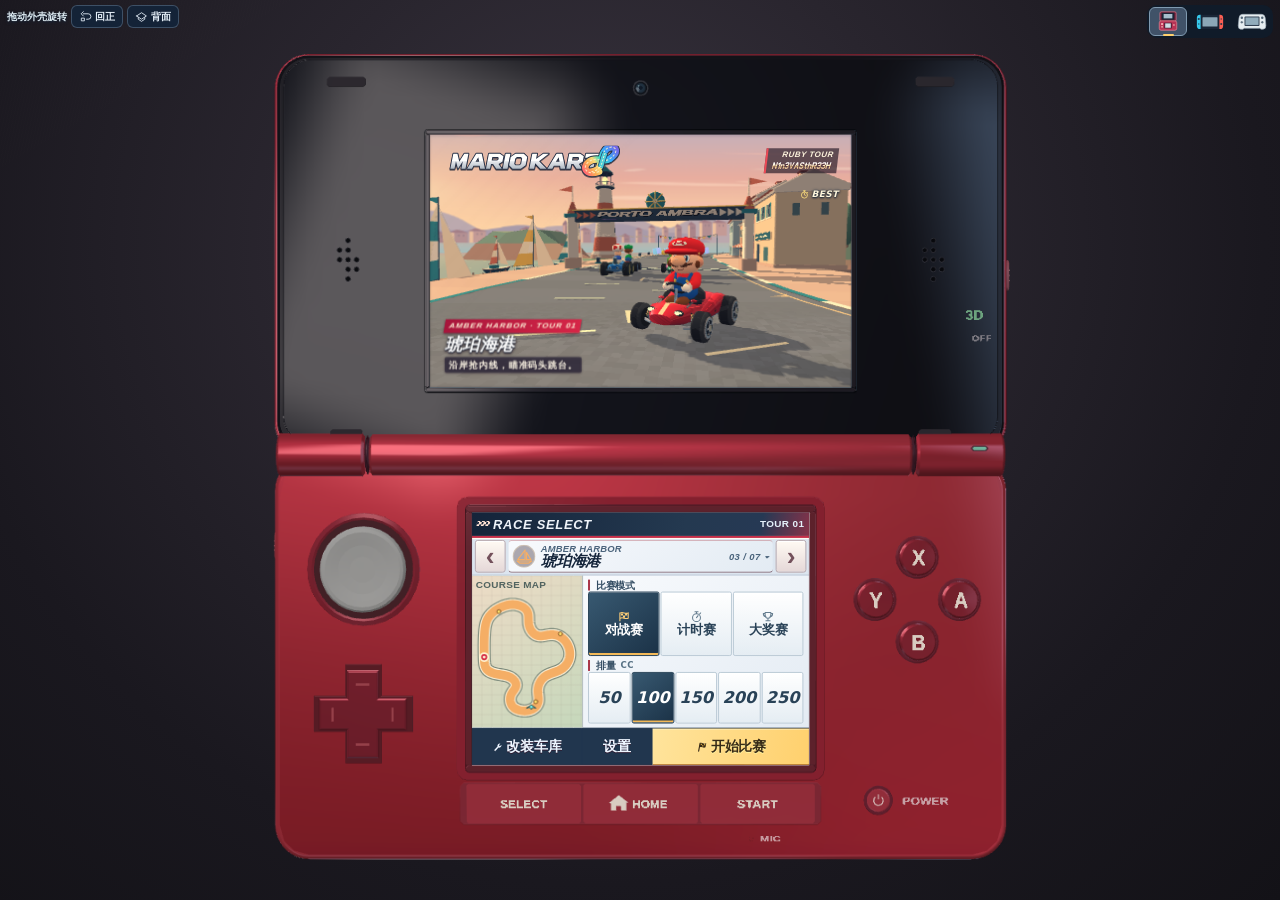
==== release/MarioKart8-Ruby-3DS.html @ 042dd60f "Publish Ruby Kart game, source assets, and offline build" ====
<!doctype html>
<html lang="zh-CN" data-launch="cover">
<head>
<meta charset="utf-8"><meta name="viewport" content="width=device-width,initial-scale=1,maximum-scale=1,user-scalable=no,viewport-fit=cover">
<meta name="author" content="N1n3VASthR33H"><meta name="theme-color" content="#410612"><title>Ruby Kart · 掌机赛车</title>
<style>/* The title is painted before the game stylesheet, data and renderer arrive. */
html,body{margin:0;background:#140e19}
html[data-launch] #studio{opacity:0;pointer-events:none}
html[data-launch="reveal"] #studio{opacity:1}
#titleCard{position:fixed;inset:0;z-index:1000;overflow:hidden;isolation:isolate;display:grid;place-items:center;
 color:#fff5df;background:radial-gradient(ellipse at 15% 100%,#711833 0,transparent 57%),linear-gradient(138deg,#35202d,#1d1524 48%,#100e18);
 font-family:system-ui,sans-serif}
#titleCard[hidden]{display:none}
#titleCard::before,#titleCard::after{content:"";position:absolute;inset:-6%;pointer-events:none;z-index:-1}
#titleCard::before{background:repeating-linear-gradient(116deg,transparent 0 5.3%,#ff9cb91a 5.35% 5.48%,transparent 5.53% 7.4%,#ce436325 7.45% 8%,transparent 8.05% 19%);
 mask-image:linear-gradient(118deg,#0009,transparent 43%,#000);transform:translateX(0)}
#titleCard::after{inset:auto -3% 0;height:16%;opacity:.17;background:repeating-conic-gradient(#efb2bf 0% 25%,transparent 0% 50%) 0 0 / clamp(22px,4vmin,52px) clamp(22px,4vmin,52px);
 transform:skewX(-16deg);mask-image:linear-gradient(0deg,#0009,transparent 92%)}
.titleSignature{display:grid;justify-items:center;width:min(83vw,110vmin);gap:clamp(12px,2.6vmin,54px)}
.titleSeries{display:flex;align-items:center;gap:.8em;color:#f4ce84;font:900 italic clamp(12px,2.1vmin,46px)/1 system-ui,sans-serif;letter-spacing:.24em}
.titleSeries i{width:1.8em;height:.82em;transform:skewX(-16deg);background:conic-gradient(#ffe4a0 25%,transparent 0 50%,#ffe4a0 0 75%,transparent 0) 0 0/.85em .85em}
#entryLogo{width:100%;margin:0;line-height:0}#entryLogo svg,#titleCard .signatureInk{display:block;width:100%;height:auto}
.authorCredit{width:43%;position:relative}
.signatureDefs{display:block;position:absolute;width:0;height:0;pointer-events:none}
.signatureText{position:absolute;width:1px;height:1px;margin:-1px;overflow:hidden;clip-path:inset(50%);white-space:nowrap}
#titleCard .sigSweep{display:none}
#launchLine{width:17%;height:2px;background:linear-gradient(90deg,transparent,#d25a72 20%,#ffdb95 74%,transparent);transform:skewX(-20deg)}
#launchError{position:absolute;bottom:6%;text-align:center;font-size:14px;color:#ffeadb}
html[data-launch="reveal"] #titleCard{opacity:0;transition:opacity .34s ease-in}
@media(prefers-reduced-motion:no-preference){
 #titleCard::before{animation:launchLanes 1.35s cubic-bezier(.16,.7,.3,1) both}
 .titleSeries,#entryLogo,.authorCredit{animation:launchMark .62s cubic-bezier(.15,.73,.22,1) both}
 #entryLogo{animation-delay:.07s}.authorCredit{animation-delay:.19s}
 #titleCard .sigSweep{display:block;animation:signatureGlint 1s .42s both}
 #launchLine{animation:launchLine .8s .15s both}
 @keyframes launchLanes{from{transform:translateX(-6%)}to{transform:translateX(0)}}
 @keyframes launchMark{from{transform:translateY(.45em) scale(.98);opacity:.28}to{transform:none;opacity:1}}
 @keyframes launchLine{from{transform:scaleX(.08) skewX(-20deg)}to{transform:scaleX(1) skewX(-20deg)}}
 @keyframes signatureGlint{from{transform:translateX(0) skewX(-17deg)}to{transform:translateX(303px) skewX(-17deg)}}
}
@media(prefers-reduced-motion:reduce){html[data-launch="reveal"] #titleCard{transition:none}}
</style></head>
<body>
<svg width="0" height="0" class="signatureDefs" aria-hidden="true"><defs>
 <g id="sigLetters" transform="translate(4 4) skewX(-10)" fill-rule="evenodd">
  <path transform="translate(6.0 0)" d="M0 24V0h4.3l8.2 14.6V0H17v24h-4.1L4.5 9.3V24Z"/>
  <path transform="translate(24.9 0)" d="M1 4.8 6.9 0H10v24H5.2V6.8L1 9.9Z"/>
  <path transform="translate(36.7 0)" d="M0 24V7h4.1v2l3-2h3.7l3.2 3.2V24H9.8V12.3l-1.1-1.1H6.6l-2.2 1.7V24Z"/>
  <path transform="translate(52.6 0)" d="M0 3.9 3.8 0h8.1L15 3.2v6.2l-2.8 2.5 2.8 2.4v6.1L11.5 24H3.6L0 20.4v-2.6h4.4v1l1 1.2h4.8l.6-.8v-3.6l-1.2-1.4H4.4V10h5.1l1.3-1.2V5.2l-.9-1H5.6L4.4 5.5v.9H0Z"/>
  <path transform="translate(69.4 0)" d="M0 0h4.8l4 16.6L12.4 0H17l-6.4 24H6.9Z"/>
  <path transform="translate(88.2 0)" d="M0 24 6.5 0h5.4L18 24h-4.9l-1.2-5.1H6.2L4.8 24Zm7.1-9.2h4L9.2 6.3Z"/>
  <path transform="translate(108.1 0)" d="M.3 4 4.3 0H13l2.8 2.8v3.7h-4.4v-1l-1-1.2h-5L4.8 5v3.3l1.1 1 6.9 2.7 3 3v5.4L12.2 24H3l-3-3.1v-3.7h4.7v1.4l1.1 1.1h4.7l1-1v-2l-1.2-1.2-7.1-2.9L.3 9.4Z"/>
  <path transform="translate(125.9 0)" d="M3 2 7.4.7V7h4.3v3.9H7.4v7.9l1.1 1.1h3.4L10.5 24H6.2L3 20.8v-9.9H0V7h3Z"/>
  <path transform="translate(139.8 0)" d="M0 24V1.1L4.4 0v9.1L7.2 7h3.5L14 10.3V24H9.6V12.4l-.9-1H6.8l-2.4 1.7V24Z"/>
  <path transform="translate(155.6 0)" d="M0 24V0h12.7L17 4.2v7.4l-4.2 4.1 4.1 8.3h-5.2l-3.8-8H4.7v8ZM4.7 4.3v7.5h5.8l1.8-1.8V6.1l-1.8-1.8Z"/>
  <path transform="translate(174.5 0)" d="M0 3.9 3.8 0h8.1L15 3.2v6.2l-2.8 2.5 2.8 2.4v6.1L11.5 24H3.6L0 20.4v-2.6h4.4v1l1 1.2h4.8l.6-.8v-3.6l-1.2-1.4H4.4V10h5.1l1.3-1.2V5.2l-.9-1H5.6L4.4 5.5v.9H0Z"/>
  <path transform="translate(191.3 0)" d="M0 3.9 3.8 0h8.1L15 3.2v6.2l-2.8 2.5 2.8 2.4v6.1L11.5 24H3.6L0 20.4v-2.6h4.4v1l1 1.2h4.8l.6-.8v-3.6l-1.2-1.4H4.4V10h5.1l1.3-1.2V5.2l-.9-1H5.6L4.4 5.5v.9H0Z"/>
  <path transform="translate(208.2 0)" d="M0 0h4.8v9.3h7.5V0H17v24h-4.7V13.6H4.8V24H0Z"/>
 </g>
 <linearGradient id="sigFoil" gradientUnits="userSpaceOnUse" x1="0" y1="3" x2="3" y2="29"><stop stop-color="#fbffff"/><stop offset=".34" stop-color="#fff4d0"/><stop offset=".49" stop-color="#edd598"/><stop offset=".53" stop-color="#b99762"/><stop offset=".76" stop-color="#ffe7b7"/><stop offset="1" stop-color="#f7b777"/></linearGradient>
 <linearGradient id="sigSheen"><stop stop-color="#fff" stop-opacity="0"/><stop offset=".52" stop-color="#fff"/><stop offset="1" stop-color="#fff" stop-opacity="0"/></linearGradient>
 <mask id="sigCut" maskUnits="userSpaceOnUse" x="0" y="0" width="233" height="34"><use href="#sigLetters" fill="white"/></mask>
 <symbol id="rubyLogo" viewBox="0 0 258 47" fill="none"><defs><linearGradient id="mkMetal" x2="0" y2="1" gradientUnits="objectBoundingBox"><stop stop-color="#fffefa"/><stop offset=".47" stop-color="#fff"/><stop offset=".53" stop-color="#e5e8ec"/><stop offset="1" stop-color="#b0b9c3"/></linearGradient><linearGradient id="ribbonHue" x1="197" y1="40" x2="247" y2="3" gradientUnits="userSpaceOnUse"><stop stop-color="#ff537d"/><stop offset=".24" stop-color="#fcac54"/><stop offset=".4" stop-color="#f9dd7b"/><stop offset=".54" stop-color="#40dec4"/><stop offset=".72" stop-color="#37adfc"/><stop offset="1" stop-color="#7565e7"/></linearGradient></defs><g transform="translate(4 11) skewX(-11)" fill="url(#mkMetal)" stroke="#222c42" stroke-width="2.6" stroke-linejoin="round" paint-order="stroke"><path fill-rule="evenodd" transform="translate(5 0)" d="M1 23V1h6l5 12 5-12h6v22h-6V12l-5 11-5-11v11Z"/><path fill-rule="evenodd" transform="translate(30.4 0)" d="M0 23 9 1h8l9 22h-7l-1.5-4.5H8.4L7 23Zm10.3-10h5.3L13 6.3Z"/><path fill-rule="evenodd" transform="translate(57.8 0)" d="M0 23V1h16l6 4v8l-5 3.2 6 6.8h-8l-6-7H6v7ZM6 6v5h8l1.5-1.2V7L14 6Z"/><path fill-rule="evenodd" transform="translate(82.19999999999999 0)" d="M0 1h7v22H0Z"/><path fill-rule="evenodd" transform="translate(90.6 0)" d="M0 6 6 1h12l6 5v12l-6 5H6l-6-5Zm7 2v8l2 2h6l2-2V8l-2-2H9Z"/><path fill-rule="evenodd" transform="translate(121 0)" d="M0 1h7v8l9-8h8L12 12l13 11h-9l-9-8v8H0Z"/><path fill-rule="evenodd" transform="translate(147.4 0)" d="M0 23 9 1h8l9 22h-7l-1.5-4.5H8.4L7 23Zm10.3-10h5.3L13 6.3Z"/><path fill-rule="evenodd" transform="translate(174.8 0)" d="M0 23V1h16l6 4v8l-5 3.2 6 6.8h-8l-6-7H6v7ZM6 6v5h8l1.5-1.2V7L14 6Z"/><path fill-rule="evenodd" transform="translate(199.20000000000002 0)" d="M0 1h24v6h-9v16H9V7H0Z"/></g><path d="M222 38 C202 45 197 31 207 24 C218 15 229 26 237 20 C252 10 247 0 237 3 C227 5 226 21 223 30 C222 34 217 38 211 38" stroke="#233447" stroke-width="12.1" stroke-linecap="round"/><path d="M222 38 C202 45 197 31 207 24 C218 15 229 26 237 20 C252 10 247 0 237 3 C227 5 226 21 223 30 C222 34 217 38 211 38" stroke="url(#ribbonHue)" stroke-width="9.7" stroke-linecap="round"/><path d="M222 38 C202 45 197 31 207 24 C218 15 229 26 237 20 C252 10 247 0 237 3 C227 5 226 21 223 30 C222 34 217 38 211 38" stroke="#fff4cf" stroke-opacity=".86" stroke-width="1.5" stroke-dasharray="3.5 2.5"/><path d="M231 11c-3 6-5 17-7 21" stroke="#203d6a" stroke-width="9"/><path d="M231 11c-3 6-5 17-7 21" stroke="#4dcdd6" stroke-width="7"/><path d="M231 11c-3 6-5 17-7 21" stroke="#f9f4d6" stroke-width="1.3" stroke-dasharray="3 2"/></symbol>
 </defs></svg>
<section id="titleCard" aria-label="Mario Kart 8 · Ruby Tour · N1n3VASthR33H"><div class="titleSignature"><span class="titleSeries"><i aria-hidden="true"></i> RUBY TOUR</span><h1 id="entryLogo" aria-label="MARIO KART 8"><svg viewBox="0 0 258 47" aria-hidden="true"><use href="#rubyLogo"/></svg></h1><div class="authorCredit"><span class="signatureText">N1n3VASthR33H</span><svg class="signatureInk" aria-hidden="true" viewBox="0 0 233 34"><use href="#sigLetters" transform="translate(0 1.5)" fill="#9f4954" stroke="#38212f" stroke-width="1.5"/><use href="#sigLetters" fill="url(#sigFoil)"/><g mask="url(#sigCut)"><rect class="sigSweep" x="-50" y="0" width="46" height="34" fill="url(#sigSheen)"/></g></svg></div><i id="launchLine" aria-hidden="true"></i></div><p id="launchError" hidden>游戏未能启动，请刷新页面重试。</p><noscript>请启用 JavaScript 后再进入比赛。</noscript></section>
<script>// Keep the title up through downloading, cold setup and the first visible race frame.
const RubyLaunch=(()=>{
 const root=document.documentElement,card=document.getElementById('titleCard');
 let shownAt,ready=false,skipped=false,timer=0;
 requestAnimationFrame(t=>{shownAt=t});
 function finish(){
  if(root.dataset.launch!=='reveal')return;
  clearTimeout(timer);card.hidden=true;delete root.dataset.launch;
  document.getElementById('studio').inert=false;
  window.removeEventListener('keydown',key,true);
 }
 function reveal(){
  if(!ready||root.dataset.launch!=='cover')return;
  clearTimeout(timer);root.dataset.launch='reveal';
  const reduced=window.matchMedia('(prefers-reduced-motion:reduce)').matches;
  if(reduced)finish();else timer=setTimeout(finish,380);
 }
 function skip(){skipped=true;if(ready)reveal()}
 function key(e){
  if(e.ctrlKey||e.metaKey||e.altKey||e.key==='Tab')return;
  e.stopImmediatePropagation();
  if(e.key==='Enter'||e.key===' '||e.key==='Escape'){e.preventDefault();if(!e.repeat)skip()}
 }
 card.addEventListener('click',skip);window.addEventListener('keydown',key,true);
 return {
  start(run){
   // Two animation frames make room for the browser to paint the static title
   // even when the entire offline file comes from cache.
   requestAnimationFrame(()=>requestAnimationFrame(()=>{
    try{run()}catch(error){document.getElementById('launchError').hidden=false;throw error}
   }));
  },
  presented(){
   if(ready)return;ready=true;
   timer=setTimeout(reveal,skipped?0:Math.max(0,1250-(performance.now()-(shownAt??performance.now()))));
  }
 };
})();
</script>
<template id="gameStyles"><style>
*{box-sizing:border-box;-webkit-tap-highlight-color:transparent}
:root{font-family:Inter,system-ui,-apple-system,"Microsoft YaHei","PingFang SC",sans-serif;color:#fff7f3;background:#09080e;color-scheme:dark}
body{margin:0;overflow-x:hidden;-webkit-user-select:none;user-select:none;overscroll-behavior:none}
button{font:inherit;color:inherit;border:0;cursor:pointer;touch-action:manipulation;appearance:none;-webkit-appearance:none}
button:focus-visible{outline:2px solid #fff59b;outline-offset:2px;z-index:3}button:active{filter:brightness(.91)}[hidden]{display:none!important}
#studio{position:relative;min-height:100svh;isolation:isolate;display:grid;place-items:center;padding:12px 4px 16px;background:radial-gradient(ellipse at 48% 32%,#362030 0,#231722 36%,#111018 73%,#09090e 100%)}
#studio:before{content:"";position:absolute;inset:0;pointer-events:none;z-index:-1;background:radial-gradient(#ffe8ed07 .6px,transparent .9px) 0 0/8px 8px;mask-image:linear-gradient(0deg,transparent,#000 50%)}
#console{--ray:99.75deg;--glintX:29.32%;--glintY:9.51%;--sweep:36.24%;--sheen:.744;--joy:0;position:relative;width:min(98vw,calc((100svh - 33px)*.692),624px);max-width:100%;container-type:inline-size;isolation:isolate}
.enamel{position:relative;isolation:isolate}
.coat{position:absolute;inset:0;overflow:hidden;pointer-events:none;z-index:-1;visibility:hidden}
.movingLight>.coat{visibility:visible}
.coat canvas{position:absolute;display:block;top:0;left:0;transform-origin:0 0;pointer-events:none}
.coat .specBand{width:512px;height:4px}
.coat .specHalo{width:128px;height:128px}
.movingLight .coat canvas{will-change:transform}
.lid{padding:1.65cqw 1.8cqw 1.85cqw;border-radius:6.6cqw 6.6cqw 2.1cqw 2.1cqw}
.darkframe{position:relative;padding:4.55cqw 2.75cqw 2.7cqw;background:linear-gradient(128deg,#3d3a46,#12121a 24%,#080a10 63%,#33313a);border-radius:5.1cqw 5.1cqw 1.3cqw 1.3cqw;box-shadow:inset .25cqw .26cqw .32cqw #c3b7ba77,inset -.23cqw -.35cqw .4cqw #06030c,0 .25cqw .2cqw #ff8d9a8a}
.darkframe:before,.darkframe:after{content:"";position:absolute;top:1.75cqw;width:5.3cqw;height:1cqw;border-radius:.7cqw;box-shadow:inset 0 1px 2px #08080c,0 1px 0 #515058;background:#222128}.darkframe:before{left:5.5cqw}.darkframe:after{right:5.5cqw}
.camera{position:absolute;top:1.18cqw;left:49%;width:1.92cqw;height:1.92cqw;border-radius:50%;background:radial-gradient(circle at 39% 34%,#7392a0 0 8%,#274459 12% 19%,#101927 31% 52%,#02040a 55% 67%,#4b4852 71%);box-shadow:0 1px 1px #8a838a77}
.camdot{position:absolute;top:1.94cqw;left:54%;width:.49cqw;height:.49cqw;border-radius:50%;background:#171820;box-shadow:0 1px 0 #635c64}
#upper{position:relative;aspect-ratio:1.68;isolation:isolate;overflow:hidden;border-radius:.85cqw;background:#759cc0;box-shadow:0 0 0 .56cqw #04050a,0 0 0 .86cqw #32313a;touch-action:none}
#upper>canvas{position:absolute;inset:0;width:100%;height:100%;display:block;pointer-events:none}#sky{z-index:0}#scene{z-index:1}#fx{z-index:2}
.glass{pointer-events:none;position:absolute;inset:0;z-index:6;border-radius:inherit;box-shadow:inset 0 .4cqw .7cqw #151e3829,inset 0 -.28cqw .5cqw #1e152530;background:linear-gradient(135deg,rgba(255,255,255,.046),transparent 36%);opacity:.89}
.badgeLayer,.hud,.raceOverlay,.takeover{position:absolute;inset:0;z-index:3;pointer-events:none}
#wordmark{position:absolute;top:4.2%;left:3.9%;width:42%;filter:drop-shadow(.11cqw .27cqw .14cqw #0d152990)}#wordmark svg{width:100%;height:auto;display:block}
.edition{position:absolute;right:3.4%;top:5.3%;font:900 italic 1.58cqw/1 Arial,sans-serif;letter-spacing:.12cqw;color:#fff6df;background:#201522a6;border-left:.55cqw solid #ee4956;padding:.7cqw 1cqw;transform:skew(-7deg)}
.courseplate{position:absolute;left:3.6%;bottom:5.9%;display:flex;flex-direction:column;align-items:flex-start;gap:.85cqw;filter:drop-shadow(0 .28cqw .3cqw #16041687)}
.courseplate small,.viewBadge small{letter-spacing:.23cqw;font:900 italic 1.56cqw/1 Arial,sans-serif;color:#fff4d9;background:linear-gradient(90deg,#a7163c,#d62647);padding:.65cqw 1.05cqw;transform:skew(-10deg)}
.courseplate b,.viewBadge b{color:white;letter-spacing:.02em;font:1000 italic 4.1cqw/1 system-ui,sans-serif;text-shadow:0 .24cqw 0 #222838,0 0 .6cqw #323c43}
.viewBadge{position:absolute;top:5.2%;left:3.8%;display:flex;flex-direction:column;align-items:flex-start;gap:1cqw}.viewBadge b{font-size:3.4cqw}.orbitHint{position:absolute;bottom:4.4%;right:3.2%;color:#f8e7dc;background:#201824b3;padding:.7cqw 1.4cqw;font:800 1.8cqw system-ui;border-radius:4cqw}
/* Keep race information at the edges of the upper LCD; the racing line stays clear. */
.uItem{position:absolute;top:4.5%;left:3%;display:flex;align-items:flex-start;gap:.48cqw}.slot{width:8.25cqw;height:8.25cqw;border:.42cqw solid #fff7de;border-radius:2.15cqw;display:grid;place-items:center;overflow:hidden;background:linear-gradient(150deg,#5d5167e8,#25283de8);box-shadow:inset .22cqw .22cqw .3cqw #ffffff4f,0 .3cqw .25cqw #1a172a80}.slot svg{display:none;width:88%;height:88%}
.slot svg.currentItem{display:block}
.slot:empty:after,.slot[data-art=""]:after{content:"";width:43%;height:43%;border:.47cqw dashed #d2ccd461;border-radius:.65cqw;transform:rotate(45deg)}.slot.flash{animation:itemFlash .34s ease-out}.itemQty{display:block;position:absolute;bottom:-.2cqw;right:-1.4cqw;min-width:3.2cqw;padding:.23cqw .42cqw;background:#332a40;border:.17cqw solid #fff3ce;border-radius:.5cqw;color:#fff5d7;font:900 italic 1.95cqw/1 Arial;text-align:center}
.lapHUD,.timeHUD{color:#fff9e8;font-variant-numeric:tabular-nums;text-shadow:.15cqw .22cqw 0 #292535,-.10cqw -.10cqw 0 #292535;white-space:nowrap}.raceTopRight{position:absolute;right:3%;top:4.9%;display:grid;justify-items:end;gap:.8cqw}.lapHUD{display:flex;align-items:center;gap:.75cqw;font:1000 italic 3.65cqw/.96 Arial}.lapHUD svg{width:3.3cqw;height:3.3cqw;filter:drop-shadow(0 .16cqw .15cqw #282135a0)}.timeHUD{font:850 italic 2.75cqw/.98 Arial}.turnRail{display:flex;align-items:center;gap:.55cqw;padding:.35cqw .65cqw;border-right:.4cqw solid #ffc95f;border-radius:.4cqw;background:#30273ac9;color:#fff4cf;font:900 2.05cqw/1.05 system-ui}.turnRail svg{width:2.6cqw;height:2.6cqw;color:#ffd674}.turnRail[data-dir="left"] svg{transform:scaleX(-1)}.lapHUD .last{color:#ffe08a}
.placeHUD{position:absolute;left:3%;bottom:3.8%;line-height:.86;color:#ffdc58;font-style:italic;-webkit-text-stroke:.36cqw #59351f;paint-order:stroke fill;filter:drop-shadow(.14cqw .26cqw .1cqw #1e1829)}.placeHUD b{font:1000 italic 8cqw/.85 Impact,"Arial Black",system-ui}.placeHUD sup{font:900 italic 2.8cqw/1 Arial;vertical-align:baseline}.coinHUD{position:absolute;right:3%;bottom:4%;display:flex;align-items:center;gap:.45cqw;color:#fffce1;font:900 italic 3.25cqw Arial;text-shadow:.12cqw .22cqw #30273a}.coinHUD svg{width:3.75cqw;height:3.75cqw}
.startSignal{position:absolute;top:7%;left:50%;transform:translateX(-50%);display:grid;justify-items:center;gap:.7cqw}.signalPod{display:flex;align-items:center;gap:.7cqw;padding:.7cqw .95cqw;background:linear-gradient(#57465a,#231e2c 60%,#402b38);border:.25cqw solid #d7bdb1;border-radius:5cqw;box-shadow:0 .37cqw .3cqw #1c132a88,inset 0 .16cqw #fff7e14d}.signalPod i{display:block;width:3.3cqw;height:3.3cqw;border-radius:50%;background:radial-gradient(at 40% 32%,#725763,#2e2838 80%);box-shadow:0 0 0 .22cqw #130e19,inset 0 -.18cqw .2cqw #211627}.signalPod i.on{background:radial-gradient(at 39% 28%,#fff1c2,#ff805f 34%,#f0444b 70%,#b52b43);box-shadow:0 0 0 .22cqw #271d23,0 0 1.05cqw #ff685aa3}
.startSignal.go .signalPod i{background:radial-gradient(at 38% 28%,#fffad4,#9beb78 38%,#49b975 70%,#358c5b);box-shadow:0 0 0 .22cqw #152b21,0 0 1.05cqw #a2f09fb0}.startSignal small{color:#fff7dc;background:#241c2cce;border-bottom:.19cqw solid #dd915b;padding:.38cqw 1cqw;font:900 italic 2.05cqw/1.13 system-ui;letter-spacing:.08cqw}.startSignal.go small{color:#fff09a;font-size:2.8cqw}
.announce,.toast{position:absolute;left:50%;width:max-content;max-width:65%;transform:translateX(-50%);text-align:center;color:#fff8e7;pointer-events:none}.announce{top:5.8%;border-left:.45cqw solid #ffd35d;background:linear-gradient(100deg,#59263bd9,#252331a6);padding:.7cqw 1.55cqw;font:950 italic 2.85cqw/1.05 system-ui}.announce:empty,.toast:empty{display:none}.toast{bottom:4%;padding:.44cqw 1.2cqw;background:#272236c4;border-radius:3cqw;font:850 2.12cqw/1.17 system-ui}
.takeover{z-index:4;display:grid;place-items:center;background:linear-gradient(120deg,#13112047,#291725aa);backdrop-filter:blur(2px)}.takebox{text-align:center;border-block:.3cqw solid #ffffff4a;width:100%;padding:2.4cqw 4cqw;background:linear-gradient(100deg,#1d1c2d9c,#271e32cf,#21182290);color:#fff6e1}.takebox small{display:block;font:900 italic 1.8cqw Arial;letter-spacing:.26cqw;color:#ffca62}.takebox strong{display:block;font:1000 italic 6.3cqw/1.12 system-ui;text-shadow:0 .35cqw #692a3a;margin:.4cqw 0}.takebox span{font:800 2.25cqw system-ui;color:#f8eff1}
#upper.wipe:after{content:"";pointer-events:none;position:absolute;z-index:7;inset:0;transform:translateX(-145%) skew(-17deg);background:linear-gradient(90deg,transparent,#de2346b9 18%,#fff8c8d9 48%,#ef4966bd 54%,transparent 86%);animation:wipe .43s ease-in-out both}
@keyframes wipe{from{transform:translateX(-135%) skew(-18deg)}to{transform:translateX(135%) skew(-18deg)}}@keyframes itemFlash{35%{transform:scale(1.17);box-shadow:0 0 1.5cqw #ffdf66}}@keyframes stamp{0%{opacity:0;scale:1.4}48%{opacity:1;scale:.90}76%{scale:1.07}100%{scale:1}}@keyframes slidePane{from{opacity:.3;transform:translateX(2cqw)}to{opacity:1;transform:translateX(0)}}.stamp{animation:stamp .32s ease-out}.paneIn{animation:slidePane .20s ease-out}
.hinge{position:relative;z-index:1;height:4.3cqw;margin:0 .8cqw;border-radius:1.1cqw;box-shadow:inset 0 .18cqw .3cqw #ffe2dc9a,0 .37cqw .23cqw #2d020c;background:linear-gradient(90deg,#570219,#c8203d 5%,transparent 21%,#ffd0c251 42%,transparent 66%,#490314 100%),linear-gradient(#6c071c,#f96771 15%,#ffe2d6 24%,#dc4154 35%,#b61736 51%,#710921 77%,#4d0415 100%)}.hinge:before,.hinge:after{content:"";position:absolute;top:0;bottom:0;width:1.1cqw;background:linear-gradient(90deg,#6e0d20,#2e0311,#ed7284)}.hinge:before{left:13%}.hinge:after{right:13%}
.base{padding:2.1cqw 3.4cqw 2cqw;border-radius:2.2cqw 2.2cqw 7cqw 7cqw}
.innerbase{display:flex;align-items:center;gap:1cqw}.grille{position:relative;flex:0 0 1.9cqw;height:8.5cqw;opacity:.84;background:radial-gradient(ellipse at .48cqw .52cqw,#560c20 .28cqw,#7c0923 .35cqw,#f89d9a .46cqw,transparent .49cqw) 0 0/1.0cqw 1.3cqw}
.lcdRim{position:relative;flex:1;min-width:0;padding:1.05cqw;border-radius:2cqw;background:linear-gradient(135deg,#3c0616,#7e0e28 28%,#ff8da2 76%,#a81a37);box-shadow:0 .24cqw .22cqw #ffc2bb88,inset 0 .25cqw .22cqw #52051c}
#lower{height:44.6cqw;position:relative;overflow:hidden;isolation:isolate;border:.28cqw solid #251924;border-radius:1.05cqw;background:#eee9e7;color:#292938;display:flex;flex-direction:column;font-variant-numeric:tabular-nums}
.bar{height:4.8cqw;flex:none;display:flex;align-items:center;justify-content:space-between;gap:.5cqw;padding:0 1.75cqw;color:#fff4e7;background:linear-gradient(105deg,#211a29,#362237 57%,#6e203d 88%,#9b3149);border-bottom:.24cqw solid #bf495e;font:900 italic 2cqw Arial;letter-spacing:.13cqw}.bar:before{content:"";width:3.9cqw;height:1.6cqw;background:repeating-conic-gradient(#ffe3d5 0 25%,transparent 0 50%) 0/1.35cqw 1.35cqw;transform:skew(-16deg)}.bar strong{flex:1}.bar small{font:800 1.49cqw/1 Arial;letter-spacing:.15cqw;color:#e6cdd3}
.mapbox{position:absolute;z-index:1;top:13cqw;left:0;bottom:7.1cqw;width:39%;overflow:hidden;border-right:1px solid #b6bec0;background-color:#dce5dc;background-image:linear-gradient(#ffffff48 1px,transparent 1px),linear-gradient(90deg,#ffffff48 1px,transparent 1px);background-size:3cqw 3cqw}.mapbox.night{background-color:#282a47;background-image:linear-gradient(#b6b3f918 1px,transparent 1px),linear-gradient(90deg,#b6b3f918 1px,transparent 1px)}#map{width:100%;height:100%;display:block}.mapLegend{position:absolute;left:1.25cqw;top:.75cqw;font:900 1.48cqw Arial;letter-spacing:.14cqw;color:#526460;pointer-events:none}.mapbox.night .mapLegend{color:#d9d4ff}.mapbox.live{top:4.8cqw;bottom:0;width:57%}
.pane{flex:1;min-height:0;display:flex;flex-direction:column}
.courseBtns{display:grid;grid-template-columns:1fr 1fr;gap:.65cqw;padding:.6cqw 1cqw;height:8.2cqw;border-bottom:1px solid #c6c2c0;background:linear-gradient(#eee9e6,#dfdad6)}
.courseBtn{min-width:0;display:flex;align-items:center;justify-content:center;gap:.9cqw;background:#f5f2eb;border:1px solid #c7c0b9;border-radius:.85cqw;color:#635861;font-weight:900;font-size:2.6cqw;line-height:1.05;box-shadow:inset 0 1px #fffcf2;white-space:nowrap}.courseBtn i{border:1px solid currentColor;padding:.29cqw .4cqw;font:900 italic 1.45cqw Arial;letter-spacing:.02em}.courseBtn.selected{color:#fff9e5;background:linear-gradient(145deg,#ed4a59,#b11a42 80%);border-color:#9c1933;box-shadow:inset 0 1px #fa9ba4,0 .2cqw .15cqw #9c374b77}
.setup{margin-left:39%;flex:1;display:flex;flex-direction:column;justify-content:center;gap:1.35cqw;padding:.9cqw 1.5cqw 1.1cqw;background:linear-gradient(137deg,#faf6eb,#ebe7e5)}
.controlRow{display:flex;align-items:center;min-width:0;gap:1cqw}.ctlLabel{flex:0 0 5.8cqw;line-height:1.15;color:#716369;font-size:1.95cqw;font-weight:850;letter-spacing:.07em}
.seg{flex:1;display:flex;gap:.48cqw;min-width:0}.seg button{flex:1;min-width:0;padding:1.0cqw .3cqw;border-radius:.76cqw;background:#f7f3e9;border:1px solid #c8c1bc;color:#736572;font-size:2.05cqw;font-weight:850;white-space:nowrap;letter-spacing:-.04em}.seg button.on{background:linear-gradient(140deg,#554558,#332d40);color:#fff1e7;border-color:#433647;box-shadow:inset 0 1px #716374}.seg.cc button{font:800 italic 2cqw Arial;padding:.95cqw .15cqw}
.ctaRow{margin-top:auto;height:7.1cqw;flex:none;display:flex;gap:.34cqw;background:#443646;border-top:1px solid #615163}.ctaRow button{min-width:0;flex:1;display:flex;gap:1.1cqw;justify-content:center;align-items:center;font-size:2.55cqw;font-weight:900;color:#fff3e7;background:linear-gradient(#514655,#322b3d);text-shadow:0 .2cqw #2e1d32}.ctaRow button.gold{flex:1.45;background:linear-gradient(#ffeb8c,#ffd055 60%,#f2b344);color:#5d351e;text-shadow:0 .15cqw #fff39f}.ctaRow button.red{background:linear-gradient(#ed5364,#b92748)}.ctaIcon{display:inline-flex;width:3.1cqw;height:3.1cqw}.ctaIcon svg{width:100%;height:100%}
.garageStrip{height:7.2cqw;display:flex;gap:.3cqw;padding:.55cqw .65cqw;border-bottom:1px solid #c5bfbd;background:#e5dfe0}.garageStrip button{flex:1;min-width:0;background:#f1edeb;color:#6b626d;border:1px solid #c9c1c2;border-radius:.6cqw;font-size:2.22cqw;letter-spacing:-.03em;font-weight:850}.garageStrip button.on{color:#fff7e9;background:linear-gradient(#bb3753,#9a2345);border-color:#952a44}
.garageGrid{flex:1;display:grid;grid-template-columns:57% 43%;min-height:0;background:linear-gradient(115deg,#fbf4ec,#e7e5e3)}.choosePart{position:relative;display:grid;grid-template-columns:5.7cqw 1fr 5.7cqw;align-items:center;padding:.8cqw .55cqw;border-right:1px solid #d0c8c7}.arrow{width:100%;height:8.7cqw;border-radius:.8cqw;color:#804058;background:#e9dce0;border:1px solid #d1b6c1;font:900 3.1cqw Arial}.partDisplay{min-width:0;display:flex;flex-direction:column;align-items:center;justify-content:center;gap:.25cqw;text-align:center}.partArt{width:9.6cqw;height:8cqw}.partArt svg{width:100%;height:100%}.partDisplay b{font-size:2.75cqw;line-height:1.15;color:#3f3542}.partDisplay small{font:800 1.54cqw/1.4 Arial;color:#876e7e;letter-spacing:.08cqw}.stats{padding:.55cqw 1.3cqw;display:flex;flex-direction:column;justify-content:space-evenly}.statsRow{display:grid;grid-template-columns:6cqw 1fr;align-items:center;gap:.6cqw;color:#72616b;font-size:1.72cqw;font-weight:800}.trackStat{height:1.45cqw;border-radius:.33cqw;background:#d8ced0;box-shadow:inset 0 .15cqw .12cqw #c6b9bc;overflow:hidden}.trackStat span{display:block;height:100%;width:10%;background:linear-gradient(90deg,#e34768,#df8862);transition:width .26s ease}.statsRow:nth-child(2n) .trackStat span{background:linear-gradient(90deg,#6461a9,#b691bd)}
/* Lower LCD: route call, race gap, and the information needed for the next input. */
.liveRight{height:100%;margin-left:57%;display:flex;flex-direction:column;justify-content:center;gap:1.3cqw;padding:1.35cqw 1.4cqw;color:#442e42;background:linear-gradient(135deg,#fff9eb,#f1e7df 76%,#e0d1d2);overflow:hidden}.liveRight>small{font:900 italic 1.55cqw/1 Arial;letter-spacing:.15cqw;color:#976873}.routeGuide{display:flex;align-items:center;min-width:0;gap:1.1cqw}.turnMark{flex:none;width:6.5cqw;height:6.5cqw;padding:1.0cqw;border-radius:1.45cqw;background:linear-gradient(135deg,#795066,#4b3047);color:#ffefcb;display:grid;place-items:center;box-shadow:inset 0 .18cqw #fff5d354}.turnMark svg{width:100%;height:100%;display:block}.turnMark[data-dir="left"] svg{transform:scaleX(-1)}.turnMark[data-dir="straight"] .bend,.turnMark:not([data-dir="straight"]) .straight{display:none}.turnMark[data-dir="left"],.turnMark[data-dir="right"]{background:linear-gradient(135deg,#b33a51,#7b2948)}
.routeGuide span{display:grid;align-content:center;gap:.45cqw;min-width:0}.routeGuide strong{font:950 2.85cqw/1.06 system-ui;white-space:nowrap}.routeGuide em{font:750 1.82cqw/1.05 system-ui;color:#785b68;font-style:normal;white-space:nowrap}.chrono{border-top:.17cqw solid #d8c4c6;padding:.9cqw 0 0;font:750 2.02cqw/1.18 system-ui;color:#654958;min-height:3cqw}.raceTools{display:flex;align-items:center;gap:1cqw;justify-content:space-between}.speedNum{display:flex;gap:.5cqw;align-items:baseline;font:900 italic 3.55cqw/.95 Arial;color:#4a3547}.speedNum i{font:750 italic 1.48cqw/1 Arial;color:#7e6876}.liveStatus{display:flex;align-items:center;gap:.53cqw;color:#905065;font-size:1.95cqw;font-weight:850;white-space:nowrap}.statusDot{display:block;width:1.05cqw;height:1.05cqw;border-radius:50%;background:#ad8391}.liveRight.hot .statusDot{background:#ff8d45;box-shadow:0 0 .7cqw #ffad485e}.assistText{color:#653d4a}
.dialog{padding:1.5cqw 2cqw 0;justify-content:center;text-align:center;gap:1cqw;background:radial-gradient(ellipse at 34% 20%,#fff8ed,#e9dfdf)}.dialog strong{font:1000 italic 4.1cqw/1.05 system-ui;color:#4b3041}.dialog p{margin:0;font-size:2.15cqw;color:#735563;line-height:1.48}.dialog .ctaRow{margin:1.2cqw -2cqw 0;min-height:7.1cqw}.manual{display:grid;gap:.5cqw;align-content:center;flex:1;text-align:left}.manual b{color:#963552}.fine{color:#84737c!important;font-size:1.67cqw!important}.finishTop{display:flex;align-items:center;justify-content:space-between;padding:1.1cqw 1.8cqw .6cqw;color:#5d4254}.finishTop b{font:1000 italic 3.6cqw Arial}.finishTop small{font:850 1.65cqw Arial;color:#96758c}.resultsList{flex:1;min-height:0;overflow-y:auto;display:grid;grid-auto-flow:row;grid-template-columns:1fr 1fr;align-content:start;gap:.48cqw .7cqw;padding:.3cqw 1.5cqw .8cqw}.resultLine{display:flex;align-items:center;gap:.6cqw;min-height:3.65cqw;background:#f9f3e9;border:1px solid #d6c9c7;border-radius:.5cqw;padding:.1cqw .6cqw;color:#5e4d5c;font-size:1.86cqw;font-weight:800}.resultLine b{color:#a14359;font:900 italic 2.25cqw Arial}.resultLine.mine{background:#ffe49d;border-color:#dab461}.resultLine time{margin-left:auto;font:700 1.55cqw Arial}
.deck{height:22cqw;position:relative;display:flex;align-items:center;justify-content:space-between;gap:1cqw;padding:1.1cqw .5cqw 0}
#steer{position:relative;width:32cqw;height:20cqw;background:transparent;touch-action:none;display:grid;place-items:center}
#steer:before,#steer:after{position:absolute;color:#640c26;text-shadow:0 .2cqw #f68996;font:900 2.55cqw Arial;top:8.7cqw}#steer:before{content:"◀";left:.25cqw}#steer:after{content:"▶";right:.25cqw}
.steerwell{width:22.25cqw;height:16.9cqw;border-radius:50%;background:linear-gradient(150deg,#4b0b20,#66172e 33%,#b94b5b 78%,#f7959c);box-shadow:inset 0 1.1cqw 1.3cqw #390417,0 .4cqw .25cqw #ffb0b085}
.nub{position:absolute;left:50%;top:50%;width:16.7cqw;height:14.8cqw;border-radius:50%;transform:translate(calc(-50% + var(--keyJoy,var(--joy)) * 2.7cqw),-54%);background:radial-gradient(ellipse at 52% 53%,#b6b4b3 0%,#c8c8c3 49%,#d3d3cb 64%,#9c9698 84%);box-shadow:inset .3cqw .32cqw .5cqw #e8e9df,0 .75cqw .18cqw #746b73,0 1.28cqw 1.15cqw #350b1da8}
.nub:before{content:"";position:absolute;inset:1.2cqw;border-radius:50%;box-shadow:inset .13cqw .2cqw .28cqw #a2a0a0,0 .12cqw .2cqw #e6e4da}.nub:after{content:"";position:absolute;left:calc(50% - .47cqw);top:calc(50% - .47cqw);width:.94cqw;height:.94cqw;border-radius:50%;box-shadow:inset 0 .2cqw .22cqw #919095,0 .14cqw .22cqw #eae7e0}
.deckPlate{text-align:center;position:absolute;left:50%;top:43%;transform:translate(-50%,-50%);color:#5d1229;text-shadow:0 .18cqw #ff9e9f75;pointer-events:none;white-space:nowrap}.deckPlate b{font:900 italic 3cqw Arial;letter-spacing:-.13cqw}.deckPlate b i{color:#ffe3d8;text-shadow:0 1px #890e25}.deckPlate small{display:block;font:900 1.16cqw/1.2 Arial;letter-spacing:.28cqw}
.keypad{width:30.1cqw;height:20cqw;position:relative}.physical{position:absolute;touch-action:none;display:flex;align-items:center;justify-content:center;flex-direction:column;width:11.5cqw;height:10.7cqw;border:.37cqw solid #53091d;border-radius:50%;background:radial-gradient(ellipse at 28% 18%,#ff7a85 0,#f4455a 23%,#c21a36 62%,#880e26 91%);color:#fff0e6;box-shadow:inset 0 .4cqw .4cqw #ffc2b5a3,0 .48cqw .15cqw #57071e,0 .85cqw .65cqw #3706167a;text-shadow:0 .17cqw #85182d;line-height:1}
.physical b{font:850 4.1cqw/.9 Arial}.physical small{font-size:1.74cqw;line-height:1.1;margin-top:.3cqw;font-weight:800}.physical.down,.physical.keyDown,.physical:active{transform:translateY(.48cqw);box-shadow:inset 0 .3cqw .28cqw #e36874,0 .24cqw .22cqw #4b061a}
#itemBtn{right:0;top:1.4cqw}#driftBtn{right:12.2cqw;bottom:.25cqw}#brakeBtn{left:.1cqw;top:.25cqw;width:8.3cqw;height:7.4cqw;background:radial-gradient(ellipse at 30% 18%,#df7182,#970d31 88%)}#brakeBtn b{font-size:2.65cqw}#brakeBtn small{font-size:1.4cqw}#itemBtn.ready{background:radial-gradient(ellipse at 30% 20%,#ffe9a0,#f5b94d 44%,#c27d25);color:#774327;text-shadow:0 .1cqw #ffeab1}
.sysline{height:4.75cqw;display:flex;align-items:center;justify-content:center;gap:1.1cqw}.sysline button{padding:.83cqw 1.1cqw;color:#f5d5d3;border-radius:1.15cqw;box-shadow:inset 0 .15cqw .22cqw #691128,0 .25cqw .2cqw #f6909266;background:linear-gradient(#9a1834,#af3048);font:900 1.51cqw/1.2 Arial,system-ui;letter-spacing:.038cqw;min-height:3.5cqw}.sysline button[aria-pressed="true"]{color:#fff3bc}.sysline button:focus-visible{outline-color:#ffe3a8}.leds{position:absolute;right:3.5cqw;bottom:2.65cqw;display:flex;gap:.62cqw}.leds i{width:.67cqw;height:1.53cqw;border-radius:.35cqw;background:#8cfa76;box-shadow:0 0 .9cqw #83f986}.leds i+i{background:#66e2ff;box-shadow:0 0 .9cqw #63dcf4}.tiltMsg{position:absolute;left:50%;bottom:8cqw;transform:translateX(-50%);width:max-content;max-width:84%;padding:1.1cqw 2.4cqw;border:1px solid #e4a39d90;border-radius:2.6cqw;background:#361324ed;color:#ffeed9;font-weight:800;font-size:2cqw;text-align:center;z-index:12;pointer-events:none}
@keyframes pulse{to{opacity:.38}}
@media(max-width:600px){#studio{padding:max(3px,env(safe-area-inset-top)) 0 max(9px,env(safe-area-inset-bottom))}#console{width:min(99.6vw,calc((100svh - 18px)*.692))}}
@media(max-width:600px) and (orientation:portrait) and (max-aspect-ratio:3/5){
#console{width:min(99.6vw,calc((100svh - 19px)*.584))}
#upper{aspect-ratio:1.47}.base{padding:2.3cqw 2.4cqw 2.8cqw}.innerbase{gap:.62cqw}.grille{flex-basis:1.55cqw}
#lower{height:54.8cqw}.bar{height:5.5cqw;font-size:2.31cqw}.bar small{font-size:1.73cqw}.courseBtns{height:9.5cqw}.courseBtn{font-size:3.05cqw}.courseBtn i{font-size:1.75cqw}.mapbox{top:15cqw;bottom:9cqw}.mapbox.live{top:5.5cqw;bottom:0}.mapLegend{font-size:1.65cqw}.setup{gap:2cqw;padding:1.2cqw}.ctlLabel{font-size:2.2cqw}.seg button{font-size:2.3cqw;padding:1.75cqw .3cqw}.seg.cc button{padding:1.7cqw .25cqw;font-size:2.25cqw}.ctaRow,.dialog .ctaRow{height:9cqw;min-height:9cqw}.ctaRow button{font-size:3cqw}.ctaIcon{width:3.7cqw;height:3.7cqw}.garageStrip{height:9.3cqw}.garageStrip button{font-size:2.65cqw}.partDisplay b{font-size:3.15cqw}.partDisplay small{font-size:1.9cqw}.partArt{width:13cqw;height:10.2cqw}.statsRow{font-size:2.02cqw}.trackStat{height:1.8cqw}.choosePart{grid-template-columns:6cqw 1fr 6cqw}.arrow{height:12cqw}.liveRight{gap:1.7cqw}.speedNum{font-size:9.2cqw}.liveRight small{font-size:1.9cqw}.sect,.chrono,.liveStatus{font-size:2.5cqw}.deck{height:26cqw}#steer{width:32.3cqw;height:23.1cqw}.steerwell{height:18.4cqw;width:23.6cqw}.nub{height:16.3cqw;width:17.6cqw}#steer:before,#steer:after{top:10.4cqw}.keypad{width:33.4cqw;height:23.2cqw}.physical{width:13.25cqw;height:12.3cqw}#driftBtn{right:12.9cqw}.physical small{font-size:2cqw}.physical b{font-size:4.9cqw}#brakeBtn{height:8.4cqw;width:9.15cqw}.sysline{height:6.2cqw;gap:1.1cqw}.sysline button{font-size:1.88cqw;min-height:5cqw;padding:1.12cqw 1.18cqw}.dialog p{font-size:2.62cqw}.fine{font-size:2.05cqw!important}.resultLine{min-height:4.1cqw;font-size:2.23cqw}.resultLine time{font-size:1.83cqw}}
@media(prefers-reduced-motion:reduce){*,*:before,*:after{animation-duration:.01ms!important;transition-duration:.01ms!important}}
.trimSettings{padding:.7cqw 1.0cqw;display:flex;flex-direction:column;justify-content:space-around;gap:.35cqw;border-right:1px solid #d5c8cb}.tuneRow{display:flex;align-items:center;gap:.55cqw}.tuneRow b{font-size:1.85cqw;color:#6f5966;min-width:5.3cqw}.tuneRow button{flex:1;color:#6b5362;background:#f2e7e7;border:1px solid #d1bdc4;border-radius:.55cqw;font:800 1.8cqw system-ui;padding:.65cqw 0}.tuneRow button.on{background:#96334e;color:#fff4de;border-color:#88324e}
@media(max-width:600px) and (orientation:portrait) and (max-aspect-ratio:3/5){.tuneRow button{font-size:1.95cqw;padding:1.05cqw 0}.tuneRow b{font-size:1.97cqw}.garageStrip button{font-size:2.4cqw}}
#console{display:grid;grid-template-columns:minmax(0,1fr)}
#console>.lid{grid-area:1/1}#console>.hinge{grid-area:2/1}#console>.base{grid-area:3/1}
.coursePicker{height:8.2cqw;flex:none;display:grid;grid-template-columns:9.2cqw 1fr 9.2cqw;gap:.65cqw;padding:.52cqw .8cqw;background:linear-gradient(#fffaf0,#d4c9c4);border-bottom:1px solid #afa1a4}
.tourArrow{border-radius:.85cqw;color:#73505b;line-height:.8;font-size:5.6cqw;font-family:Arial;font-weight:800;background:linear-gradient(#fffaf3,#e5d8d8);border:1px solid #bbabb0;box-shadow:inset 0 1px #fff}
.courseSelect{display:flex;align-items:center;gap:1.35cqw;position:relative;padding:0 2cqw;border-radius:.9cqw;background:linear-gradient(110deg,#442638,#7d3048 72%,#a44856);color:#fff6de;box-shadow:inset 0 .15cqw .13cqw #f3838b}
.courseSelect select{position:absolute;inset:0;opacity:0;width:100%;height:100%;cursor:pointer;font-size:16px}.courseSelect:focus-within{outline:2px solid #ffdf89;outline-offset:-2px}
.courseSelect>div{display:grid;gap:.27cqw}.courseSelect strong{font:950 italic 3.0cqw/1 system-ui}.courseSelect small,.courseSelect>b{font:900 italic 1.38cqw/1 Arial;letter-spacing:.12cqw;color:#ffdbab}.courseSelect>b{margin-left:auto;align-self:center;font-size:1.75cqw}
#tourBadge{width:5.6cqw;height:5.6cqw;display:grid;place-items:center;background:#2919285c;border:.18cqw solid #ffe5be66;border-radius:50%;color:var(--tourColor,#ffda96)}#tourBadge svg{width:81%;height:81%}
#courseHint{color:#fff7e7;font:750 1.65cqw/1.32 system-ui;background:#241f35a8;border-radius:.42cqw;padding:.38cqw .9cqw;max-width:62cqw}
@media(max-width:600px) and (orientation:portrait) and (max-aspect-ratio:3/5){.coursePicker{height:9.5cqw}.courseSelect strong{font-size:3.45cqw}.courseSelect small{font-size:1.52cqw}#courseHint{font-size:2cqw}}
#takeover.finishCut{display:flex;align-items:flex-end;justify-content:flex-start;background:linear-gradient(0deg,#1a142e96,transparent 51%);backdrop-filter:none}
#takeover.finishCut .takebox{position:relative;margin:0 0 3.6% 3.4%;width:auto;max-width:86%;text-align:left;background:linear-gradient(105deg,#272132e8,#34273b96);border:0;border-left:.72cqw solid #ffcb5b;padding:1.0cqw 2.3cqw 1.1cqw}
#takeover.finishCut .takebox:before{content:"";position:absolute;right:-2.3cqw;top:0;width:2.3cqw;height:100%;background:repeating-conic-gradient(#f9e9d8ba 0 25%,#2b2633b8 0 50%) 0 0/1.6cqw 1.6cqw;transform:skew(-7deg);transform-origin:0 0}
#takeover.finishCut .takebox strong{font-size:5.2cqw}#takeover.finishCut .takebox span{font-size:2.0cqw}.finishCourse{display:block;font:850 2.05cqw/1.1 system-ui;color:#805260}.finishActions button{font-size:2.25cqw}.finishActions button.gold{flex:1.37}
@media(max-width:600px) and (orientation:portrait) and (max-aspect-ratio:3/5){
 .liveRight{gap:2.0cqw;padding:2cqw 1.5cqw}.liveRight>small{font-size:1.8cqw}.routeGuide strong{font-size:3.1cqw}.routeGuide em{font-size:2.15cqw}.turnMark{width:7.6cqw;height:7.6cqw}.speedNum{font-size:4.25cqw}.speedNum i{font-size:1.65cqw}.liveStatus{font-size:2.0cqw}.chrono{font-size:2.25cqw}.finishActions button{font-size:clamp(10px,2.9cqw,16px)}.routeGuide em,.chrono{font-size:clamp(10px,2.65cqw,16px)}.liveStatus{font-size:clamp(9px,2.3cqw,14px)}.startSignal small,.toast{font-size:clamp(10px,2.4cqw,15px)}.startSignal.go small{font-size:3.1cqw}
}
#mapBox.live{touch-action:none}#rearBadge{position:absolute;top:3%;left:50%;transform:translateX(-50%);z-index:5;padding:.55cqw 1.3cqw;border-radius:2cqw;font:800 1.8cqw system-ui;background:#222a39c9;color:#fffbe9;pointer-events:none}

/* The two halves share a horizontal hinge in either orientation. */
#console{--strip:clamp(25px,7.4cqw,38px);--sides:21%;--panel:58%;--railInset:4px}
#console>.lid{padding:1.05cqw 1.12cqw .87cqw;border-radius:6.2cqw 6.2cqw 1.45cqw 1.45cqw}
.darkframe{
 position:relative;padding:4.4cqw 4.65cqw 2.7cqw;border-radius:5.35cqw 5.35cqw 1cqw 1cqw;
 background:linear-gradient(155deg,#403b46 0,#211f28 12%,#101119 39%,#17151c 79%,#302a32);
 box-shadow:inset 0 .15cqw .28cqw #d4b8be7a,inset -.15cqw -.26cqw .3cqw #08070d;
}
.darkframe:before,.darkframe:after{top:5.5%;width:clamp(8px,3cqw,23px);height:3px;background:#17141c;box-shadow:inset 0 1px #332d36,0 1px #77717b33}
.camera{top:1.28cqw;width:1.84cqw;height:1.84cqw;left:calc(50% - .92cqw)}.camdot{top:1.98cqw;left:calc(50% + 2.75cqw)}
.stereo{position:absolute;top:50%;transform:translate(-50%,-50%);width:clamp(11px,3.15cqw,20px);height:clamp(11px,3.1cqw,18px);pointer-events:none;
 --port:#05050a 0 1.15px,#27232c 1.4px,#726b7859 1.7px,transparent 2px;
 background:radial-gradient(circle at 32% 22%,var(--port)),radial-gradient(circle at 68% 22%,var(--port)),
 radial-gradient(circle at 14% 50%,var(--port)),radial-gradient(circle at 50% 50%,var(--port)),radial-gradient(circle at 86% 50%,var(--port)),
 radial-gradient(circle at 32% 78%,var(--port)),radial-gradient(circle at 68% 78%,var(--port))}

.speakerL{left:2.55%}.speakerR{left:97.45%}
.hinge{height:3.1cqw;min-height:9px;margin:0 .6cqw;border-radius:1.15cqw;
 background:linear-gradient(90deg,#69071966,transparent 12%,#ffcec14a 47%,transparent 84%,#650b1b88),linear-gradient(#630d20,#c4364a 12%,#ff9a9c 25%,#f65e6c 44%,#ae1d37 68%,#720a23 91%,#430815)}
.hinge:before,.hinge:after{width:1.1%;top:0;bottom:0;background:linear-gradient(90deg,#3c0618,#9d223a 28%,#ed7580 61%,#650a20)}
.hinge:before{left:15.7%}.hinge:after{right:15.7%}
#console>.base{
 padding:2.1cqw .8cqw 1.4cqw;border-radius:1.4cqw 1.4cqw 6.1cqw 6.1cqw;
 display:grid;grid-template-columns:minmax(0,1fr) minmax(0,var(--panel)) minmax(0,1fr);
 grid-template-rows:minmax(0,1fr) var(--strip);min-height:0;
}
.innerbase{grid-area:1/2;min-width:0;min-height:0;display:grid;grid-template:minmax(0,1fr) / minmax(0,1fr);align-items:stretch;gap:0}
.innerbase>.grille{display:none}
.lcdRim{min-height:0;min-width:0;display:grid;grid-template:minmax(0,1fr) / minmax(0,1fr);container:touch / inline-size;padding:clamp(3px,.65cqw,6px);border-radius:1.2cqw;background:linear-gradient(135deg,#5a091d,#92243c 36%,#f7909b 73%,#8b142d)}
#lower{--bar:clamp(18px,7.1cqw,26px);--chooser:clamp(28px,10.1cqw,38px);--action:clamp(27px,10cqw,38px);min-height:0;height:100%;border-radius:3px;border:1px solid #342329}
#lower>.pane{position:absolute;inset:var(--bar) 0 0;min-height:0;overflow:hidden}
.bar{height:var(--bar);padding:0 5px;gap:3px;font-size:clamp(9px,4cqw,13px);letter-spacing:.055em;white-space:nowrap}.bar small{font-size:clamp(8px,3.25cqw,10px);letter-spacing:.04em}
.mapbox{top:calc(var(--bar) + var(--chooser));bottom:var(--action);width:32%}.mapLegend{top:3px;left:4px;font-size:clamp(7px,3cqw,10px);letter-spacing:.03em}
.mapbox.live{top:var(--bar);bottom:0;width:42%}
.coursePicker{height:var(--chooser);padding:2px 3px;gap:3px;grid-template-columns:clamp(22px,9cqw,36px) minmax(0,1fr) clamp(22px,9cqw,36px)}
.tourArrow{font-size:clamp(20px,7.8cqw,28px)}
.courseSelect{min-width:0;padding:0 4px;gap:5px}.courseSelect>div{min-width:0}.courseSelect strong,.courseSelect small{white-space:nowrap}
.courseSelect strong{font-size:clamp(11px,4.5cqw,16px)}.courseSelect small{font-size:clamp(7px,2.8cqw,10px);letter-spacing:.02em}.courseSelect>b{font-size:clamp(7px,2.8cqw,10px);white-space:nowrap}
#tourBadge{width:clamp(17px,7cqw,26px);height:clamp(17px,7cqw,26px);flex:none}
.setup{min-height:0;margin-left:32%;gap:4px;padding:3px 5px}
.controlRow{display:flex;gap:3px}.ctlLabel{flex:0 0 2.45em;font-size:clamp(9px,3.45cqw,13px);line-height:1.04;white-space:nowrap;letter-spacing:0}
.seg{gap:2px}.seg button,.seg.cc button{min-height:21px;padding:2px 0;font-size:clamp(10px,3.65cqw,13px);line-height:1.1}
.ctaRow,.dialog .ctaRow{height:var(--action);min-height:var(--action);gap:1px}
.ctaRow button,.finishActions button{font-size:clamp(11px,4.1cqw,15px);gap:3px;padding:2px;line-height:1.14}.ctaIcon{width:12px;height:12px;flex:none}
.garageStrip{height:clamp(22px,8cqw,31px);flex:none;display:grid;grid-template-columns:repeat(6,minmax(0,1fr));gap:2px;padding:2px 3px}.garageStrip button{font-size:clamp(10px,3.65cqw,13px);padding:0}
.garageGrid{grid-template-columns:56% 44%;min-height:0}.choosePart{grid-template-columns:clamp(18px,7.8cqw,30px) minmax(0,1fr) clamp(18px,7.8cqw,30px);padding:2px}
.arrow{height:clamp(29px,11cqw,44px);font-size:17px}.partDisplay{min-height:0}.partArt{width:clamp(24px,12cqw,43px);height:clamp(18px,9cqw,32px)}
.partDisplay b{font-size:clamp(11px,4.3cqw,15px);line-height:1.12}.partDisplay small{font-size:clamp(7px,2.9cqw,10px)}
.stats{min-height:0;padding:2px 4px;gap:0;overflow-y:auto;justify-content:safe space-evenly}.statsRow{grid-template-columns:2.1em minmax(0,1fr);gap:2px;font-size:clamp(9px,3.25cqw,12px);line-height:1.1}.trackStat{height:4px}
.trimSettings{min-height:0;padding:2px;gap:2px;overflow-y:auto;justify-content:safe space-around}.tuneRow{gap:2px}.tuneRow b{font-size:clamp(8px,3.15cqw,12px);min-width:2.1em}.tuneRow button{padding:1px 0;font-size:clamp(9px,3.25cqw,11px)}
.liveRight{min-height:0;margin:0 0 0 42%;height:100%;padding:3px 6px;gap:3px;justify-content:center}
.liveRight>small{font-size:clamp(7px,2.9cqw,10px)}.routeGuide{gap:4px}.routeGuide span{gap:2px}
.turnMark{width:clamp(22px,8.5cqw,34px);height:clamp(22px,8.5cqw,34px);padding:4px}.routeGuide strong{font-size:clamp(11px,4.8cqw,18px)}.routeGuide em{font-size:clamp(9px,3.45cqw,13px);white-space:normal}
.chrono{padding-top:3px;font-size:clamp(9px,3.5cqw,13px);min-height:0}.speedNum{font-size:clamp(16px,6.5cqw,25px)}.speedNum i{font-size:8px}.liveStatus{font-size:clamp(9px,3.4cqw,12px)}
.dialog{padding:4px 5px 0;gap:3px}.dialog strong{font-size:clamp(16px,7cqw,23px)}.dialog p{font-size:clamp(11px,4cqw,14px)}.dialog .ctaRow{margin:0 -5px}
#helpPane{padding:0;display:grid;grid-template:minmax(0,1fr) var(--action) / minmax(0,1fr);gap:0}
#helpPane .manual{grid-area:1/1;min-height:0;display:block;overflow-y:auto;overscroll-behavior:contain;touch-action:pan-y;padding:4px 6px}
.manual p{padding:2px 0}.manual .fine{font-size:clamp(10px,3.6cqw,13px)!important}
#helpPane .ctaRow{grid-area:2/1;margin:0;display:grid;grid-template-columns:repeat(4,minmax(0,1fr));height:100%;min-height:0}
#helpPane .ctaRow button{min-height:0;font-size:clamp(9px,3.25cqw,13px)}
#pausePane{justify-content:space-between}
.finishTop{padding:2px 5px}.finishTop b{font-size:clamp(14px,5.9cqw,21px)}.finishTop small{font-size:8px}.finishCourse{font-size:clamp(11px,4.4cqw,15px)}
.resultsList{gap:2px;padding:2px 4px}.resultLine{min-height:17px;font-size:10px}.resultLine b{font-size:12px}.resultLine time{font-size:9px}
@container touch (max-width:260px){
 .controlRow{display:grid;gap:2px}.garageStrip{height:44px;grid-template-columns:repeat(3,minmax(0,1fr))}
 #helpPane{grid-template-rows:minmax(0,1fr) 53px}#helpPane .ctaRow{grid-template-columns:1fr 1fr;grid-template-rows:1fr 1fr}
 .resultsList{grid-template-columns:1fr}.tuneRow{flex-wrap:wrap}.tuneRow b{width:100%}
 .mapbox.live{width:100%;bottom:75px}.liveRight{height:75px;margin:auto 0 0;display:grid;grid-template-columns:minmax(0,1fr) auto;grid-template-rows:1fr auto;gap:2px 4px}
 .liveRight>small{display:none}.raceTools{display:contents}.speedNum{grid-area:1/2}.chrono{grid-area:2/1}.liveStatus{grid-area:2/2}.routeGuide{grid-area:1/1}
}
.deck{display:contents}
.leftControls{grid-area:1/1;min-height:0;align-self:stretch;display:flex;flex-direction:column;align-items:center;justify-content:space-around;padding:0 3%;gap:1px;z-index:1}
#steer{flex:none;width:min(100%,94px);height:min(50%,78px);min-height:35px;max-height:90px}
#steer:before,#steer:after{content:none}
.steerwell{width:70%;height:auto;aspect-ratio:1.04;border-radius:50%;max-width:65px;background:radial-gradient(ellipse at 58% 70%,#da6e78 35%,#a62c49 64%,#550f24 91%)}
.nub{width:53%;height:auto;aspect-ratio:1.03;max-width:49px;transform:translate(calc(-50% + var(--keyJoy,var(--joy)) * 7px),-53%);background:radial-gradient(ellipse at 45% 40%,#cbcac9,#c3c2bf 55%,#b4b3b0 80%,#89868a 99%);box-shadow:inset 0 1px 2px #f0efe7,0 2px 2px #777179,0 4px 4px #510a1c9e}
.nub:before{inset:9%;box-shadow:inset 0 1px 1px #a4a09d,0 1px 0 #dbd9d4}.nub:after{display:none}
.dpad{position:relative;flex:none;display:grid;grid-template:repeat(3,1fr) / repeat(3,1fr);
 width:min(68%,66px);max-height:46%;aspect-ratio:1;isolation:isolate;
 filter:drop-shadow(0 2px 1px #591125);touch-action:none}
.dpad:before{content:"";position:absolute;inset:0;z-index:-1;
 clip-path:polygon(32% 0,68% 0,68% 32%,100% 32%,100% 68%,68% 68%,68% 100%,32% 100%,32% 68%,0 68%,0 32%,32% 32%);
 background:linear-gradient(135deg,#a84f5d 0%,#742c40 25%,#662035 58%,#4a1a2e)}
.dpad button{position:relative;display:grid;place-items:center;padding:0;background:transparent;color:#e7bac2;font:850 clamp(6px,1.8cqw,11px)/1 Arial;text-shadow:0 -1px #3b172b;touch-action:none}
.dpad button:before{content:"";position:absolute;inset:-2px}
.dpad button.down{color:#fff7d7;background:#48102570}
.dpUp{grid-area:1/2}.dpLeft{grid-area:2/1}.dpRight{grid-area:2/3}.dpDown{grid-area:3/2}
.deckPlate{position:absolute;left:auto;right:1.6%;top:auto;bottom:2%;transform:none;color:#8a253a}
.deckPlate b{font-size:clamp(8px,1.8cqw,13px);letter-spacing:-.055em}.deckPlate small{display:none}
.keypad{grid-area:1/3;place-self:center;position:relative;width:min(93%,132px);height:auto;aspect-ratio:1;max-height:98%;z-index:1}
.physical,#brakeBtn{width:38%;height:auto;aspect-ratio:1;position:absolute;display:grid;place-items:center;line-height:1;padding:0;border:1px solid #551127;border-radius:50%;
 background:radial-gradient(ellipse at 39% 22%,#b85968 0,#a74255 45%,#982f45 72%,#752239 96%);box-shadow:inset 0 1px 1px #ec9ca3a8,0 2px 1px #5b132a,0 3px 4px #4d132c88}
.physical:after{content:"";position:absolute;inset:-3px;border-radius:50%}.physical b,#brakeBtn b{font:700 clamp(13px,3.7cqw,22px)/1 Arial,sans-serif;letter-spacing:0}.physical small,#brakeBtn small{display:none}
#itemBtn{right:0;left:auto;top:31%;bottom:auto}
#driftBtn{left:31%;right:auto;top:auto;bottom:0}
#brakeBtn{left:31%;right:auto;top:0;bottom:auto}
#rearBtn{left:0;right:auto;top:31%;bottom:auto}
#itemBtn.ready{background:radial-gradient(at 35% 25%,#e7b574,#cc8c53 60%,#a3573d);color:#fff5d3;text-shadow:0 1px #794329}
.physical.down,.physical.keyDown,.physical:active{transform:translateY(2px);box-shadow:inset 0 2px 3px #552039,0 1px 1px #611a32}
.sysline{grid-area:2/2;position:static;align-self:center;height:80%;max-height:32px;min-height:20px;display:flex;align-items:stretch;justify-content:center;gap:0;border-radius:0 0 5px 5px;box-shadow:inset 0 1px #dc8b9b,0 1px #6b182e}
.sysline button{height:100%;min-height:20px;border-radius:0;padding:1px 3px;min-width:0;font:700 clamp(7px,2.1cqw,12px)/1.1 Arial,system-ui;letter-spacing:.13em}
.sysline .systemKey{flex:1;background:linear-gradient(#a74559,#ae4f60);border-inline:1px solid #ffffff20;color:#ffe4de;box-shadow:none}
.systemKey svg{width:1.1em;height:1.1em;vertical-align:-.12em;fill:none;stroke:currentColor;stroke-width:1.8}
#tiltBtn,#soundToggle{position:absolute;bottom:4px;height:var(--strip);min-height:22px;width:calc(var(--sides) * .80);border-radius:7px;background:transparent;outline-offset:0;box-shadow:none;color:#ffe4df}
#tiltBtn{left:1%}#soundToggle{right:1%;bottom:calc(var(--strip) - 1px);height:19px;min-height:19px;width:calc(var(--sides) * .6);font-size:clamp(7px,1.75cqw,10px)}
.leds{right:2.5cqw;bottom:2.4cqw;gap:3px}.leds i{width:3px;height:6px}
.tiltMsg{bottom:var(--strip);font-size:11px;max-width:90%}
@media (orientation:portrait),(min-height:561px) and (hover:hover){
 #console>.base{height:clamp(189px,64cqw,350px)}
 #lower{--action:clamp(26px,10cqw,37px)}
}
@media (orientation:landscape){
 #studio{height:100svh;min-height:0;grid-template:minmax(0,1fr) / minmax(0,1fr);
   padding:max(4px,env(safe-area-inset-top)) max(5px,env(safe-area-inset-right)) max(6px,env(safe-area-inset-bottom)) max(5px,env(safe-area-inset-left))}
 #console{--openH:min(712px,calc(100svh - max(4px,env(safe-area-inset-top)) - max(6px,env(safe-area-inset-bottom))));
  --strip:clamp(18px,calc(var(--openH) * .052),36px);--panel:53%;--sides:23.5%;
  height:var(--openH);width:min(100%,calc(var(--openH) * 1.25));min-width:0;min-height:0;
  border-radius:clamp(13px,calc(var(--openH) * .044),29px);box-shadow:0 11px 17px -11px #030209bd,0 4px 8px #0c061563;
  display:grid;grid-template-columns:minmax(0,1fr);grid-template-rows:minmax(0,1.20fr) clamp(8px,2.6svh,14px) minmax(0,1fr);
 }
 #console.playing{grid-template-rows:minmax(0,1.40fr) clamp(8px,2.6svh,14px) minmax(0,1fr)}
 #console>.lid{grid-area:1/1;display:grid;grid-template:minmax(0,1fr) / minmax(0,1fr);min-height:0;
  padding:clamp(3px,.6vw,6px) clamp(4px,.65vw,8px) 3px;border-radius:clamp(14px,2.6vw,24px) clamp(14px,2.6vw,24px) 4px 4px}
 .darkframe{min-height:0;display:grid;justify-items:center;align-items:stretch;
  padding:clamp(12px,3.85svh,19px) 0 clamp(6px,1.9svh,10px);border-radius:clamp(11px,2.1vw,21px) clamp(11px,2.1vw,21px) 3px 3px}
 #upper{min-height:0;aspect-ratio:auto;width:min(75%,calc(var(--openH) * .89));container-type:inline-size;border-radius:3px;box-shadow:0 0 0 2px #07070b,0 0 0 3px #3a353c}
 .camera{top:3px;width:7px;height:7px;left:calc(50% - 3.5px)}.camdot{top:5px;width:3px;height:3px;left:calc(50% + 12px)}
 .speakerL{left:7%}.speakerR{left:93%}.stereo{width:17px;height:16px}
 .darkframe:before,.darkframe:after{width:20px;height:3px;top:5px}.darkframe:before{left:4%}.darkframe:after{right:4%}
 #courseHint,.orbitHint,.startSignal small,.toast{font-size:clamp(9px,2.25cqw,14px)}.edition,#cupLine{font-size:clamp(8px,1.8cqw,12px)}
 #console>.hinge{grid-area:2/1;min-height:0;height:auto;margin:0 4px;border-radius:4px}
 #console>.base{grid-area:3/1;height:auto;min-height:0;padding:clamp(3px,.95svh,7px) 1% clamp(2px,.52svh,4px);border-radius:4px 4px clamp(15px,2.7vw,28px) clamp(15px,2.7vw,28px)}
 #console>.base{
   background:radial-gradient(ellipse at 28% 7%,#ea79805e,transparent 52%),
    linear-gradient(157deg,#bd4054,#b6374d 28%,#ac3048 54%,#9b263e 78%,#852038);
 }
 #console>.base.enamel:after{opacity:.26}
 #console>.base.movingLight>.coat{opacity:.46}
 .leftControls{justify-content:center;gap:clamp(6px,calc(var(--openH) * .024),16px)}
 #steer{width:clamp(53px,calc(var(--openH) * .18),99px);height:clamp(37px,calc(var(--openH) * .13),75px)}
 .dpad{width:clamp(28px,calc(var(--openH) * .098),56px);max-height:42%}
 .keypad{width:clamp(47px,calc(var(--openH) * .181),109px)}
 .physical:after,.dpad button:before{content:none}
 .physical,#brakeBtn{box-shadow:inset 0 1px 1px #eca0a6aa,inset -1px -1px 1px #75253b,0 1.5px 1px #66192f,0 3px 4px #470f2478}
 .physical b,#brakeBtn b{font-size:clamp(10px,calc(var(--openH) * .037),20px)}
 .deckPlate{display:none}
 .sysline{margin:1px clamp(3px,.65cqw,6px) 0;align-self:stretch;height:auto;min-height:0;max-height:none;
  background:linear-gradient(#a53a51,#ad4659);box-shadow:inset 0 1px #efb5b658,0 1px #75162f}
 .sysline .systemKey{height:100%;min-height:0;border-inline:1px solid #ffffff18;background:transparent;color:#f8d5d1;font-size:clamp(7px,calc(var(--openH) * .021),12px)}
 #tiltBtn,#soundToggle{bottom:2px;width:14%;height:var(--strip);min-height:17px;color:#e9bbbb;font-size:clamp(7px,calc(var(--openH) * .021),11px)}
 #tiltBtn{left:3%}#soundToggle{right:3%}
 .leds{right:2%;bottom:4px;gap:2px}.leds i{width:2px;height:4px}
 .tiltMsg{bottom:calc(var(--strip) + 3px)}
 #lower{--bar:clamp(16px,4.9svh,23px);--chooser:clamp(25px,7.4svh,37px);--action:clamp(24px,7.1svh,36px)}
 #menuPane .setup{display:grid;grid-template:repeat(2,minmax(0,1fr)) / minmax(0,1fr);margin-left:32%;gap:1px;padding:1px 4px}
 #menuPane .controlRow{display:grid;grid-template-columns:2.3em minmax(0,1fr);min-height:0;align-items:center;gap:2px}
 #menuPane .seg{height:100%;min-height:0}#menuPane .seg button{min-height:0;height:100%;padding:0 2px}


 .garageStrip{height:clamp(19px,6.4svh,29px);grid-template-columns:repeat(6,minmax(0,1fr))}.garageStrip button{min-height:0}
 .garageGrid{grid-template-rows:minmax(0,1fr)}.choosePart{min-height:0}.arrow{height:min(100%,39px)}
 #mapBox.live{width:42%;bottom:0;top:var(--bar)}
 .liveRight{display:flex;flex-direction:column;justify-content:center;margin:0 0 0 42%;height:100%}.raceTools{display:flex}
 .seg button,.seg.cc button{min-height:18px}
 .liveRight>small{display:none}
 #finishPane .resultsList{overflow-y:auto;touch-action:pan-y}
}
@media (orientation:landscape) and (max-height:330px){
 #console{--strip:17px}#lower{--bar:15px;--chooser:23px;--action:23px}
 #mapBox:not(.live){width:18%}
 #menuPane .setup{margin-left:18%;grid-template:minmax(0,1fr) / minmax(0,.83fr) minmax(0,1fr);gap:3px}
 #menuPane .controlRow{grid-template-columns:minmax(0,1fr);gap:0}
 #menuPane .ctlLabel{position:absolute;width:1px;height:1px;margin:-1px;overflow:hidden;clip-path:inset(50%)}

 .garageStrip{height:20px;grid-template-columns:repeat(6,minmax(0,1fr))}
 .partArt{display:none}
 .liveRight{gap:1px}.partArt{height:15px}.partDisplay small{font-size:7px}.finishTop small{display:none}
 .seg button,.seg.cc button{min-height:16px}.statsRow{font-size:9px}
}
/* Pre-lit castings. The sparse moving highlight sits above the baked surface;
   neither the shell nor its reflections are drawn by the race renderer. */
#studio{
 --top-gap:max(5px,env(safe-area-inset-top));--bottom-gap:max(6px,env(safe-area-inset-bottom));
 height:100svh;min-height:0;grid-template:minmax(0,1fr) / minmax(0,1fr);
 padding:var(--top-gap) max(5px,env(safe-area-inset-right)) var(--bottom-gap) max(5px,env(safe-area-inset-left));
 background:radial-gradient(ellipse at 47% 27%,#39343f 0%,#29252e 34%,#1a181f 69%,#131217 100%);
}
#studio:before{
 background:repeating-linear-gradient(103deg,#fff2df04 0 1px,transparent 1px 3px);
 opacity:.35;mask-image:linear-gradient(150deg,#000,transparent 83%);
}
/* Shared dimensions in both orientations. One uniform scale fits the open case;
   both faces are 1000 × 466 and the pin between them is 38 units high. */
#console,#console.playing{
 --panel:52%;--strip:4.6cqw;
 width:min(100%,calc((100svh - var(--top-gap) - var(--bottom-gap)) * 100 / 97));
 height:auto;aspect-ratio:100 / 97;min-width:0;min-height:0;
 grid-template-rows:minmax(0,466fr) minmax(0,38fr) minmax(0,466fr);
 border-radius:3cqw;box-shadow:none;
}
#console::before{content:"";pointer-events:none;position:absolute;inset:5% 2% 1%;border-radius:6%;
 z-index:-1;box-shadow:0 1.8cqw 3.3cqw -.9cqw #040308a8,1.2cqw 2.1cqw 4cqw -.7cqw #0a050f86}
#console>.lid,#console>.base,#console>.hinge{
 border:none;box-shadow:none;background-color:transparent;background-repeat:no-repeat;background-size:100% 100%;
}
#console>.lid{display:grid;grid-template:minmax(0,1fr) / minmax(0,1fr);min-height:0;margin:0;padding:0;border-radius:3.7cqw 3.7cqw 1.3cqw 1.3cqw;background-image:url("[data-uri]")}
#console>.hinge{z-index:2;margin:0 .6%;height:auto;min-height:0;border-radius:0;background-image:none}
.hinge:before,.hinge:after,.enamel:before,.enamel:after{display:none}
#console>.base{
 height:auto;margin:0;align-content:center;grid-template-rows:max-content var(--strip);
 background-image:url("[data-uri]");border-radius:3cqw;padding:0 .6cqw;

}
#console .coat{z-index:-1;border-radius:0;mix-blend-mode:screen;opacity:.65}
#console .lid .coat{inset:1.8% 1% 3%;border-radius:2.5cqw 2.5cqw .65cqw .65cqw;opacity:.44}
#console .base .coat{inset:1% .65% 1.4%;border-radius:2.6cqw}
#console .darkframe{
 background:transparent;border-radius:2cqw 2cqw .55cqw .55cqw;box-shadow:none;
 min-height:0;display:grid;place-items:center;padding:2.35cqw 0 0;
}
.darkframe:before,.darkframe:after{
 top:2.4%;width:4.9%;height:clamp(3px,.85cqw,7px);border-radius:1cqw;
 background:linear-gradient(#27242c,#3a3640 35%,#211e26 80%);
 box-shadow:inset 0 1px #66616d80,0 1px 0 #09080d,0 2px 2px #08070ba6;
}
.darkframe:before{left:3.7%}.darkframe:after{right:3.7%}
#console .camera{
 top:1.13cqw;width:clamp(7px,2.04cqw,14px);height:clamp(7px,2.04cqw,14px);left:50%;transform:translateX(-50%);
 background:radial-gradient(circle at 40% 29%,#d8e4f7 0 4%,#5d96b9 7%,transparent 13%),
 radial-gradient(circle at 55% 57%,#030817 0 22%,#182639 31%,#11223b 42%,#05070e 46% 61%,#55505b 65%,#29242c 73%,#08060c 84%);
 box-shadow:0 1px .6px #6857629e,0 -1px 1px #09070d;
}
#console .camdot{top:1.92cqw;left:calc(50% + 3cqw);width:clamp(2px,.48cqw,4px);height:clamp(2px,.48cqw,4px);background:#100d15;box-shadow:0 1px #73636e7d}
#console .stereo{--port:#030308 0 .92px,#18141c 1.25px,#625c687d 1.60px,transparent 1.92px;top:56%;opacity:.94}
#console .speakerL{left:7%}#console .speakerR{left:93%}
.depthMark{position:absolute;right:2.45%;bottom:14%;font:700 clamp(5px,1.05cqw,9px)/1 Arial;color:#bdb7bf;letter-spacing:.08em;text-shadow:0 -1px #100d16}
.depthMark:after{content:"";display:block;width:72%;height:2px;margin:2px auto;background:#85aa84;border-radius:1px;box-shadow:0 0 2px #6be69180}
#console #upper{
 width:70cqw;height:auto;aspect-ratio:5 / 3;align-self:center;container-type:inline-size;
 box-shadow:0 0 0 1px #0a080e,0 0 0 2px #020307,0 1px 0 3px #71657091,0 -1px 0 3px #141119,inset 0 2px 2px #07060b99;
 border-radius:clamp(2px,.5cqw,5px);
}
#console .innerbase{display:block}
#console .lcdRim{
 display:block;width:100%;
 border:0;border-radius:clamp(4px,1.05cqw,8px);
 padding:.85cqw;
 background:linear-gradient(135deg,#3b0617 0,#690e29 20%,#891432 45%,#b12b47 77%,#ef697782 99%);
 box-shadow:0 1px 0 #ff80917a,0 -1px 1px #51091ccc,inset 1.2px 1.8px 2px #350516b3,inset -1px -1px 1px #ff829371;
}
#lower{width:100%;height:auto;aspect-ratio:4 / 3;border:1px solid #140f18;box-shadow:0 0 0 1px #32111dc2,0 1px .6px #e7738366}
#console[data-skin="3ds"] .sysline>#mapKey{display:none}
#console .sysline{
 align-self:center;height:86%;margin:1px 1.5% 0;max-height:none;border-radius:0 0 .72cqw .72cqw;
 background:linear-gradient(100deg,#8a1632 0,#a61c3e 44%,#7a0f2a);
 box-shadow:0 1px 0 #ec66735e,0 -1px 1px #4b091a7a,inset 0 1px #d6506766;
}
#console .sysline .systemKey{
 position:relative;color:#f3c7cd;border:0;letter-spacing:.14em;text-shadow:0 -1px #6d1b31;
 background:transparent;box-shadow:none;padding:0 .25em;
}
#console .sysline .systemKey+.systemKey:before{content:"";position:absolute;top:20%;bottom:20%;left:0;width:1px;background:#5a10235e;box-shadow:1px 0 #ea677442}
#console .systemKey:active{background:#690e2588;transform:translateY(1px)}
#console .systemKey svg{width:1.12em;height:1.12em;vertical-align:-.17em}
#console #tiltBtn,#console #soundToggle{
 bottom:2.6%;height:var(--strip);min-height:13px;background:transparent;box-shadow:none;border:0;
 color:#ffd5d7;text-shadow:0 -1px #560d22;font-weight:650;line-height:1.08;letter-spacing:.035em;
}
#console #tiltBtn{left:5.3%;width:13.5%}#console #soundToggle{right:5.3%;width:13.5%}
#console .leds{bottom:2.4%;right:7%;display:flex;gap:3px;height:3px}
#console .leds i{display:block;height:100%;width:clamp(5px,1.2cqw,9px);border-radius:2px;background:#8adfff;box-shadow:0 0 3px #72caff99,0 -1px 0 #2b091a}
#console .leds i+i{width:clamp(3px,.6cqw,5px);background:#eaa15a;box-shadow:0 0 2px #f6a65183,0 -1px 0 #3c071c}
.deckPlate{display:none}
/* Compact UI follows the display width, independently of the viewport.
   A narrower window scales the device as a whole, without stretching either LCD. */
#console #lower{
 --bar:clamp(12px,8.2cqw,26px);--chooser:clamp(19px,12.4cqw,38px);--action:clamp(19px,12.1cqw,38px);
}
#menuPane .setup{
 margin-left:33%;display:grid;grid-template:repeat(2,minmax(0,1fr)) / minmax(0,1fr);
 gap:2px;padding:2px 3px;
}
#menuPane .controlRow{display:grid;grid-template-columns:1fr;align-content:center;gap:1px;min-height:0}
#menuPane .ctlLabel{position:static;width:auto;height:auto;clip-path:none;margin:0;overflow:visible}
#menuPane .seg{height:auto;min-height:0}
#menuPane .seg button{height:auto;min-height:0;line-height:1.15;padding:clamp(2px,1.3cqw,6px) 0;white-space:nowrap}
#menuPane .setupRecord{display:none}
#console.hasPB #menuPane .setupRecord{
 position:absolute;display:flex;flex-wrap:wrap;gap:1px 3px;z-index:2;
 bottom:calc(var(--action) + 2px);left:2%;width:29%;color:#62414e;
 background:#fff8e9d9;font:750 clamp(7px,3.4cqw,11px)/1.15 Arial;
}
#mapBox:not(.live){width:33%}
#mapBox.live{top:var(--bar);bottom:0;width:42%}
#livePane .liveRight{
 display:flex;flex-direction:column;justify-content:center;height:100%;margin:0 0 0 42%;gap:1.4cqw;
}
#livePane .raceTools{display:flex}
#console .sysline button{min-height:0}
@container touch (max-width:205px){
 #lower .ctaRow button{font-size:clamp(8px,5.2cqw,10px)}
 #lower .ctlLabel{font-size:clamp(7px,4.4cqw,9px)}
 #lower .seg button{font-size:clamp(8px,5.1cqw,10px)}
 #lower .courseSelect{gap:2px;padding:0 2px}
 #lower .courseSelect small{font-size:clamp(6px,3.5cqw,8px)}
 #lower .courseSelect strong{font-size:clamp(9px,5.6cqw,11px)}
 #lower .courseSelect>b{font-size:clamp(6px,3.4cqw,8px)}
 #lower .liveRight{padding:2px 3px}
}
@container touch (max-width:170px){
 #menuPane .ctlLabel{position:absolute;width:1px;height:1px;overflow:hidden;clip-path:inset(50%)}
 #lower .garageStrip{height:30px;grid-template-columns:repeat(3,minmax(0,1fr))}
 #lower .garageStrip button{font-size:8px}
 #lower .courseSelect>b{display:none}
}
/* The rear saddle anchors the cylinder to both housings. */
#console>.hinge{background-image:none}
#console>.hinge:before,#console>.hinge:after{content:"";display:block;position:absolute;pointer-events:none;width:auto;left:0;right:0}
#console>.hinge:before{
 top:-9%;bottom:-14%;left:.55%;right:.55%;border-radius:.95cqw;
 background:linear-gradient(90deg,#8f1735 0,#550a21 4%,#290612 12%,#3d071b 78%,#4e0b21 91%,#8c1c36 98%,#400c1e 100%);
}
#console>.hinge:after{inset:0;background:url("[data-uri]") center / 100% 100% no-repeat}
/* Lower LCD chrome: a single light source picks out the selected row and the
   launch control. The page geometry stays fixed while the race is running. */
#lower .bar{
 background:linear-gradient(105deg,#221c2a 0%,#3f2235 62%,#74263e);
 border-bottom:1px solid #b34c62;box-shadow:inset 0 1px #e5bdc62e;
}
#lower .coursePicker{
 background:linear-gradient(#f9f5ed,#ded5cf);box-shadow:inset 0 1px #fffaf1;
}
#lower .courseSelect{
 background:linear-gradient(113deg,#3b2937 0%,#6b3042 62%,#963b50 100%);
 box-shadow:inset 0 1px #bc727c7d, inset 0 -1px #4e2333ad;
}
#lower .seg button.on{
 background:linear-gradient(160deg,#5f5163,#3d3345 78%);box-shadow:inset 0 1px #807081;
}
#lower .ctaRow button.gold{
 background:linear-gradient(#fff0a4 0%,#ffe38a 12%,#ffcf5d 70%,#e8a43d 100%);
 box-shadow:inset 0 1px #fff4c4,inset 0 -1px #bd7b2a;
}
#lower .ctaRow button:active{box-shadow:inset 0 2px 3px #54405560}
#fpsMeter{letter-spacing:0}
/* The handheld may sit beside a much larger TV. Size the legends to the
   physical strip itself rather than to the height of the browser window. */
#console[data-skin="3ds"] .sysline .systemKey{
 display:flex;align-items:center;justify-content:center;gap:.18em;
 font-size:clamp(6px,1.95cqw,12px);letter-spacing:.10em;line-height:1;white-space:nowrap;
}

/* Registered hardware sprites are fixed vector surfaces; only the moving parts translate. */
#console {
 --circle-seat: url("data:image/svg+xml,%3Csvg xmlns=%22http://www.w3.org/2000/svg%22 viewBox=%220 0 100 100%22 preserveAspectRatio=%22none%22%3E%3Cdefs%3E%3ClinearGradient id=%22lip%22 x1=%220%22 y1=%220%22 x2=%221%22 y2=%221%22%3E%3Cstop offset=%220%22 stop-color=%22%23330a1c%22/%3E%3Cstop offset=%220.37%22 stop-color=%22%234e0c23%22/%3E%3Cstop offset=%220.6%22 stop-color=%22%23cc5363%22/%3E%3Cstop offset=%220.83%22 stop-color=%22%23fa9d99%22/%3E%3Cstop offset=%221%22 stop-color=%22%2368132d%22/%3E%3C/linearGradient%3E%3ClinearGradient id=%22wall%22 x1=%220%22 y1=%220%22 x2=%220.68%22 y2=%221%22%3E%3Cstop offset=%220%22 stop-color=%22%23230b1c%22/%3E%3Cstop offset=%220.24%22 stop-color=%22%23310b1c%22/%3E%3Cstop offset=%220.54%22 stop-color=%22%237f223b%22/%3E%3Cstop offset=%220.74%22 stop-color=%22%23c3545d%22/%3E%3Cstop offset=%221%22 stop-color=%22%23f38584%22/%3E%3C/linearGradient%3E%3CradialGradient id=%22bowl%22 cx=%220.41%22 cy=%220.29%22 r=%220.84%22 fx=%220.28%22 fy=%220.13%22%3E%3Cstop offset=%220%22 stop-color=%22%231e1120%22/%3E%3Cstop offset=%220.52%22 stop-color=%22%23360f23%22/%3E%3Cstop offset=%220.86%22 stop-color=%22%234f162a%22/%3E%3Cstop offset=%221%22 stop-color=%22%23763249%22/%3E%3C/radialGradient%3E%3C/defs%3E%3Cellipse cx=%2250%22 cy=%2251%22 rx=%2249.8%22 ry=%2249%22 fill=%22url(%23lip)%22/%3E%3Cellipse cx=%2250%22 cy=%2249.5%22 rx=%2247.1%22 ry=%2245.6%22 fill=%22url(%23wall)%22/%3E%3Cellipse cx=%2250%22 cy=%2250.6%22 rx=%2242.4%22 ry=%2238.7%22 fill=%22url(%23bowl)%22/%3E%3Cpath d=%22M11 28C18 15 32 7 45 6%22 fill=%22none%22 stroke=%22%23461027%22 stroke-width=%221.9%22 stroke-linecap=%22round%22 opacity=%221%22/%3E%3Cpath d=%22M64 94C79 90 91 78 95 65%22 fill=%22none%22 stroke=%22%23ffa7a0%22 stroke-width=%221.3%22 stroke-linecap=%22round%22 opacity=%220.79%22/%3E%3Cpath d=%22M70 86C80 81 86 74 90 67%22 fill=%22none%22 stroke=%22%23ec8391%22 stroke-width=%220.95%22 stroke-linecap=%22round%22 opacity=%220.64%22/%3E%3C/svg%3E");
 --circle-cap: url("data:image/svg+xml,%3Csvg xmlns=%22http://www.w3.org/2000/svg%22 viewBox=%220 0 100 100%22 preserveAspectRatio=%22none%22%3E%3Cdefs%3E%3ClinearGradient id=%22skirt%22 x1=%220%22 y1=%220%22 x2=%220.64%22 y2=%221%22%3E%3Cstop offset=%220%22 stop-color=%22%23afb0af%22/%3E%3Cstop offset=%220.32%22 stop-color=%22%23585657%22/%3E%3Cstop offset=%220.66%22 stop-color=%22%233c3a40%22/%3E%3Cstop offset=%221%22 stop-color=%22%2327252c%22/%3E%3C/linearGradient%3E%3ClinearGradient id=%22edge%22 x1=%220%22 y1=%220%22 x2=%220.85%22 y2=%221%22%3E%3Cstop offset=%220%22 stop-color=%22%23f7f5e7%22/%3E%3Cstop offset=%220.2%22 stop-color=%22%23c3c4bf%22/%3E%3Cstop offset=%220.55%22 stop-color=%22%23969694%22/%3E%3Cstop offset=%220.78%22 stop-color=%22%23838282%22/%3E%3Cstop offset=%221%22 stop-color=%22%235a595e%22/%3E%3C/linearGradient%3E%3ClinearGradient id=%22bowl%22 x1=%220.1%22 y1=%220%22 x2=%220.85%22 y2=%221%22%3E%3Cstop offset=%220%22 stop-color=%22%2365656b%22/%3E%3Cstop offset=%220.24%22 stop-color=%22%23797a7c%22/%3E%3Cstop offset=%220.59%22 stop-color=%22%239c9e9d%22/%3E%3Cstop offset=%220.82%22 stop-color=%22%23bcbeb7%22/%3E%3Cstop offset=%221%22 stop-color=%22%23c9c8c2%22/%3E%3C/linearGradient%3E%3ClinearGradient id=%22ring%22 x1=%220%22 y1=%220%22 x2=%220.79%22 y2=%221%22%3E%3Cstop offset=%220%22 stop-color=%22%23777a7c%22/%3E%3Cstop offset=%220.39%22 stop-color=%22%237d7e7f%22/%3E%3Cstop offset=%220.61%22 stop-color=%22%23a0a19f%22/%3E%3Cstop offset=%221%22 stop-color=%22%23d2d2c9%22/%3E%3C/linearGradient%3E%3C/defs%3E%3Cellipse cx=%2250%22 cy=%2253%22 rx=%2248.8%22 ry=%2246.1%22 fill=%22url(%23skirt)%22/%3E%3Cellipse cx=%2250%22 cy=%2247.5%22 rx=%2248.3%22 ry=%2245.5%22 fill=%22url(%23edge)%22/%3E%3Cellipse cx=%2250%22 cy=%2247.1%22 rx=%2241.9%22 ry=%2239.5%22 fill=%22url(%23ring)%22/%3E%3Cellipse cx=%2250%22 cy=%2247.0%22 rx=%2239.4%22 ry=%2236.9%22 fill=%22url(%23bowl)%22/%3E%3Cpath d=%22M13 28C20 14 35 6 48 5.7%22 fill=%22none%22 stroke=%22%23f4f3e6%22 stroke-width=%221.35%22 stroke-linecap=%22round%22 opacity=%220.83%22/%3E%3Cpath d=%22M78 72C69 82 56 86 45 84.7%22 fill=%22none%22 stroke=%22%23cacdc5%22 stroke-width=%220.8%22 stroke-linecap=%22round%22 opacity=%220.7%22/%3E%3C/svg%3E");
 --rocker-seat: url("data:image/svg+xml,%3Csvg xmlns=%22http://www.w3.org/2000/svg%22 viewBox=%220 0 100 100%22 preserveAspectRatio=%22none%22%3E%3Cdefs%3E%3ClinearGradient id=%22slot%22 x1=%220%22 y1=%220%22 x2=%220.87%22 y2=%221%22%3E%3Cstop offset=%220%22 stop-color=%22%23301022%22/%3E%3Cstop offset=%220.48%22 stop-color=%22%23501329%22/%3E%3Cstop offset=%220.8%22 stop-color=%22%23e37279%22/%3E%3Cstop offset=%221%22 stop-color=%22%23ffafa5%22/%3E%3C/linearGradient%3E%3C/defs%3E%3Cpath d=%22M37 3H63Q66 3 66 6V32Q66 34 68 34H94Q97 34 97 37V62Q97 65 94 65H68Q66 65 66 67V93Q66 96 63 96H37Q34 96 34 93V67Q34 65 32 65H6Q3 65 3 62V37Q3 34 6 34H32Q34 34 34 32V6Q34 3 37 3Z%22 fill=%22url(%23slot)%22/%3E%3Cpath d=%22M39 7H61Q63 7 63 9V35Q63 37 65 37H91Q93 37 93 39V59Q93 61 91 61H65Q63 61 63 63V89Q63 91 61 91H39Q37 91 37 89V63Q37 61 35 61H9Q7 61 7 59V39Q7 37 9 37H35Q37 37 37 35V9Q37 7 39 7Z%22 fill=%22%23281222%22 stroke=%22%23381024%22 stroke-width=%222%22/%3E%3C/svg%3E");
 --rocker-cap: url("data:image/svg+xml,%3Csvg xmlns=%22http://www.w3.org/2000/svg%22 viewBox=%220 0 100 100%22 preserveAspectRatio=%22none%22%3E%3Cdefs%3E%3ClinearGradient id=%22side%22 x1=%220%22 y1=%220%22 x2=%220.4%22 y2=%221%22%3E%3Cstop offset=%220%22 stop-color=%22%235f132b%22/%3E%3Cstop offset=%220.44%22 stop-color=%22%2369172d%22/%3E%3Cstop offset=%220.8%22 stop-color=%22%23581027%22/%3E%3Cstop offset=%221%22 stop-color=%22%233c0c20%22/%3E%3C/linearGradient%3E%3ClinearGradient id=%22bevel%22 x1=%220%22 y1=%220%22 x2=%221%22 y2=%221%22%3E%3Cstop offset=%220%22 stop-color=%22%23f2a0a0%22/%3E%3Cstop offset=%220.2%22 stop-color=%22%23dc7379%22/%3E%3Cstop offset=%220.45%22 stop-color=%22%23a73e52%22/%3E%3Cstop offset=%220.61%22 stop-color=%22%238d2c45%22/%3E%3Cstop offset=%220.76%22 stop-color=%22%23621c33%22/%3E%3Cstop offset=%221%22 stop-color=%22%23561129%22/%3E%3C/linearGradient%3E%3ClinearGradient id=%22face%22 x1=%220.07%22 y1=%220%22 x2=%220.88%22 y2=%221%22%3E%3Cstop offset=%220%22 stop-color=%22%23d16a73%22/%3E%3Cstop offset=%220.2%22 stop-color=%22%23bf5462%22/%3E%3Cstop offset=%220.49%22 stop-color=%22%23ad3f53%22/%3E%3Cstop offset=%220.76%22 stop-color=%22%23ba4b5b%22/%3E%3Cstop offset=%221%22 stop-color=%22%23a4364d%22/%3E%3C/linearGradient%3E%3C/defs%3E%3Cg transform=%22translate(1 3) scale(.98 .98)%22%3E%3Cpath d=%22M37 3H63Q66 3 66 6V32Q66 34 68 34H94Q97 34 97 37V62Q97 65 94 65H68Q66 65 66 67V93Q66 96 63 96H37Q34 96 34 93V67Q34 65 32 65H6Q3 65 3 62V37Q3 34 6 34H32Q34 34 34 32V6Q34 3 37 3Z%22 fill=%22url(%23side)%22/%3E%3C/g%3E%3Cg transform=%22translate(1 0) scale(.98 .97)%22%3E%3Cpath d=%22M37 3H63Q66 3 66 6V32Q66 34 68 34H94Q97 34 97 37V62Q97 65 94 65H68Q66 65 66 67V93Q66 96 63 96H37Q34 96 34 93V67Q34 65 32 65H6Q3 65 3 62V37Q3 34 6 34H32Q34 34 34 32V6Q34 3 37 3Z%22 fill=%22url(%23bevel)%22/%3E%3Cpath d=%22M39 7H61Q63 7 63 9V35Q63 37 65 37H91Q93 37 93 39V59Q93 61 91 61H65Q63 61 63 63V89Q63 91 61 91H39Q37 91 37 89V63Q37 61 35 61H9Q7 61 7 59V39Q7 37 9 37H35Q37 37 37 35V9Q37 7 39 7Z%22 fill=%22url(%23face)%22/%3E%3C/g%3E%3Cpath d=%22M39 5.4H59M5.6 38.2V57M8.8 36H31.5%22 fill=%22none%22 stroke=%22%23fbb3aa%22 stroke-width=%221.4%22 stroke-linecap=%22round%22 opacity=%220.86%22/%3E%3Cpath d=%22M37.0 68.4V86M68.2 36.5H88.5%22 fill=%22none%22 stroke=%22%23eba0a0%22 stroke-width=%221.25%22 stroke-linecap=%22round%22 opacity=%220.73%22/%3E%3Cg transform=%22rotate(0 50 49)%22%3E%3Cpath d=%22M45 15.3H55%22 fill=%22none%22 stroke=%22%23822f45%22 stroke-width=%222.4%22 stroke-linecap=%22round%22 opacity=%220.78%22/%3E%3Cpath d=%22M45 16.9H55%22 fill=%22none%22 stroke=%22%23f3acad%22 stroke-width=%221.5%22 stroke-linecap=%22round%22 opacity=%220.86%22/%3E%3C/g%3E%3Cg transform=%22rotate(90 50 49)%22%3E%3Cpath d=%22M45 15.3H55%22 fill=%22none%22 stroke=%22%23822f45%22 stroke-width=%222.4%22 stroke-linecap=%22round%22 opacity=%220.78%22/%3E%3Cpath d=%22M45 16.9H55%22 fill=%22none%22 stroke=%22%23f3acad%22 stroke-width=%221.5%22 stroke-linecap=%22round%22 opacity=%220.86%22/%3E%3C/g%3E%3Cg transform=%22rotate(180 50 49)%22%3E%3Cpath d=%22M45 15.3H55%22 fill=%22none%22 stroke=%22%23822f45%22 stroke-width=%222.4%22 stroke-linecap=%22round%22 opacity=%220.78%22/%3E%3Cpath d=%22M45 16.9H55%22 fill=%22none%22 stroke=%22%23f3acad%22 stroke-width=%221.5%22 stroke-linecap=%22round%22 opacity=%220.86%22/%3E%3C/g%3E%3Cg transform=%22rotate(270 50 49)%22%3E%3Cpath d=%22M45 15.3H55%22 fill=%22none%22 stroke=%22%23822f45%22 stroke-width=%222.4%22 stroke-linecap=%22round%22 opacity=%220.78%22/%3E%3Cpath d=%22M45 16.9H55%22 fill=%22none%22 stroke=%22%23f3acad%22 stroke-width=%221.5%22 stroke-linecap=%22round%22 opacity=%220.86%22/%3E%3C/g%3E%3C/svg%3E");
 --button-seat: url("data:image/svg+xml,%3Csvg xmlns=%22http://www.w3.org/2000/svg%22 viewBox=%220 0 100 100%22 preserveAspectRatio=%22none%22%3E%3Cdefs%3E%3ClinearGradient id=%22rim%22 x1=%220%22 y1=%220%22 x2=%220.9%22 y2=%221%22%3E%3Cstop offset=%220%22 stop-color=%22%23491024%22/%3E%3Cstop offset=%220.28%22 stop-color=%22%236a1731%22/%3E%3Cstop offset=%220.5%22 stop-color=%22%23a5384c%22/%3E%3Cstop offset=%220.78%22 stop-color=%22%23f48b8f%22/%3E%3Cstop offset=%221%22 stop-color=%22%239f2d46%22/%3E%3C/linearGradient%3E%3ClinearGradient id=%22seat%22 x1=%220%22 y1=%220.12%22 x2=%220.9%22 y2=%221%22%3E%3Cstop offset=%220%22 stop-color=%22%23190d19%22/%3E%3Cstop offset=%220.4%22 stop-color=%22%23330e21%22/%3E%3Cstop offset=%220.7%22 stop-color=%22%235d1931%22/%3E%3Cstop offset=%221%22 stop-color=%22%2390344a%22/%3E%3C/linearGradient%3E%3C/defs%3E%3Cellipse cx=%2250%22 cy=%2252%22 rx=%2249.5%22 ry=%2247.5%22 fill=%22url(%23rim)%22/%3E%3Cellipse cx=%2250%22 cy=%2251.4%22 rx=%2246.5%22 ry=%2244.5%22 fill=%22url(%23seat)%22/%3E%3Cpath d=%22M62 97Q84 92 94 71%22 fill=%22none%22 stroke=%22%23f7a3a2%22 stroke-width=%221.3%22 stroke-linecap=%22round%22 opacity=%220.84%22/%3E%3C/svg%3E");
 --button-cap: url("data:image/svg+xml,%3Csvg xmlns=%22http://www.w3.org/2000/svg%22 viewBox=%220 0 100 100%22 preserveAspectRatio=%22none%22%3E%3Cdefs%3E%3ClinearGradient id=%22side%22 x1=%220%22 y1=%220.1%22 x2=%220.63%22 y2=%221%22%3E%3Cstop offset=%220%22 stop-color=%22%23a7485b%22/%3E%3Cstop offset=%220.34%22 stop-color=%22%23882640%22/%3E%3Cstop offset=%220.75%22 stop-color=%22%2357162c%22/%3E%3Cstop offset=%221%22 stop-color=%22%23480c20%22/%3E%3C/linearGradient%3E%3ClinearGradient id=%22bevel%22 x1=%220%22 y1=%220%22 x2=%221%22 y2=%221%22%3E%3Cstop offset=%220%22 stop-color=%22%23ffc2b7%22/%3E%3Cstop offset=%220.21%22 stop-color=%22%23e48587%22/%3E%3Cstop offset=%220.38%22 stop-color=%22%23ba5061%22/%3E%3Cstop offset=%220.58%22 stop-color=%22%23a7354e%22/%3E%3Cstop offset=%220.82%22 stop-color=%22%23771e38%22/%3E%3Cstop offset=%221%22 stop-color=%22%2363132d%22/%3E%3C/linearGradient%3E%3CradialGradient id=%22face%22 cx=%220.4%22 cy=%220.3%22 r=%220.87%22 fx=%220.18%22 fy=%220.02%22%3E%3Cstop offset=%220%22 stop-color=%22%23e18a8f%22/%3E%3Cstop offset=%220.19%22 stop-color=%22%23cf6476%22/%3E%3Cstop offset=%220.46%22 stop-color=%22%23bd485f%22/%3E%3Cstop offset=%220.76%22 stop-color=%22%23ad3852%22/%3E%3Cstop offset=%221%22 stop-color=%22%2385233d%22/%3E%3C/radialGradient%3E%3ClinearGradient id=%22softbox%22 x1=%220%22 y1=%220%22 x2=%220.63%22 y2=%221%22%3E%3Cstop offset=%220%22 stop-color=%22%23fdcec2%22/%3E%3Cstop offset=%220.53%22 stop-color=%22%23eb9897%22/%3E%3Cstop offset=%221%22 stop-color=%22%23ce6776%22/%3E%3C/linearGradient%3E%3C/defs%3E%3Cellipse cx=%2250%22 cy=%2255%22 rx=%2245.4%22 ry=%2243.1%22 fill=%22url(%23side)%22/%3E%3Cellipse cx=%2250%22 cy=%2248.4%22 rx=%2245.3%22 ry=%2242.7%22 fill=%22url(%23bevel)%22/%3E%3Cellipse cx=%2250%22 cy=%2246.7%22 rx=%2241.1%22 ry=%2238.5%22 fill=%22url(%23face)%22/%3E%3Cpath d=%22M11 39C15 24 24 16 41 11C45 10 50 10 55 10C35 15 20 27 13 40Z%22 fill=%22url(%23softbox)%22/%3E%3Cpath d=%22M13 31C22 16 36 10 51 9.4%22 fill=%22none%22 stroke=%22%23ffd6c9%22 stroke-width=%221.75%22 stroke-linecap=%22round%22 opacity=%220.79%22/%3E%3Cpath d=%22M67 80C76 76 84 67 87 60%22 fill=%22none%22 stroke=%22%23db6d7b%22 stroke-width=%221.3%22 stroke-linecap=%22round%22 opacity=%220.61%22/%3E%3Cpath d=%22M70 89C79 85 86 79 90 72%22 fill=%22none%22 stroke=%22%23ae4057%22 stroke-width=%221.3%22 stroke-linecap=%22round%22 opacity=%220.72%22/%3E%3C/svg%3E");
}
/* Position the hardware against the lower LCD bay. The two clusters sit near its upper corners. */
.leftControls{display:block;position:relative;align-self:stretch;min-width:0;padding:0}
#steer,.dpad{position:absolute}
#steer{left:60%;top:29%;transform:translate(-50%,-50%);width:min(94%,16cqw);height:min(54%,14.9cqw);min-height:0;max-height:none;padding:0;isolation:isolate;filter:none}
#steer .steerwell,#steer .nub{border:0;border-radius:0;max-width:none;pointer-events:none}
#steer .steerwell{width:81%;aspect-ratio:1;height:auto;background:var(--circle-seat) 50% 50% / 100% 100% no-repeat;box-shadow:none}
#steer .nub{width:62%;height:auto;aspect-ratio:1;background:var(--circle-cap) 50% 50% / 100% 100% no-repeat;box-shadow:none;
 transform:translate(calc(-50% + var(--keyJoy,var(--joy,0)) * 11%),-56%);filter:drop-shadow(0 1.6px 1px #29091b9c)}
#steer .nub:before,#steer .nub:after{content:none}
#dpad{left:55%;top:72%;width:min(80%,10.8cqw);height:auto;max-height:none;aspect-ratio:1;
 transform:translate(-50%,-50%);background:var(--rocker-seat) center / 100% 100% no-repeat;
 isolation:isolate;filter:none;perspective:125px}
#dpad:before{content:"";z-index:-1;pointer-events:none;clip-path:none;border-radius:0;inset:0 3% 5% 1%;
 background:var(--rocker-cap) center / 100% 100% no-repeat;transform-origin:50% 50%}
#dpad button,#dpad button.down{font-size:0;color:transparent;text-shadow:none;line-height:0;background:none;filter:none;border:0}
#dpad button:before{content:"";position:absolute;inset:-3px;border-radius:2px}
#dpad:has(.dpUp:is(.down,.keyDown,:active)):before{transform:rotateX(9deg) translateY(-1px)}
#dpad:has(.dpDown:is(.down,.keyDown,:active)):before{transform:rotateX(-9deg) translateY(1px)}
#dpad:has(.dpLeft:is(.down,.keyDown,:active)):before{transform:rotateY(-9deg) translateX(-1px)}
#dpad:has(.dpRight:is(.down,.keyDown,:active)):before{transform:rotateY(9deg) translateX(1px)}
.keypad{position:relative;align-self:start;justify-self:center;top:30%;width:min(90%,15.3cqw);height:auto;aspect-ratio:1;
 max-height:none;transform:translate(-6%,-50%);isolation:isolate}
.keypad .physical,.keypad #brakeBtn,.keypad #itemBtn.ready{
 width:39%;height:auto;aspect-ratio:1;isolation:isolate;transform:none;
 background:var(--button-seat) center / 100% 100% no-repeat;color:#fff0e5;box-shadow:none;border:0;filter:none}
.keypad .physical:before{content:"";position:absolute;inset:0 3.4% 5.5% 2.7%;z-index:-1;pointer-events:none;
 background:var(--button-cap) center / 100% 100% no-repeat;transform:translateY(-1px);
 transition:transform 75ms cubic-bezier(.2,.85,.35,1)}
.keypad .physical b,.keypad #brakeBtn b{
 font:700 clamp(10px,2.83cqw,20px)/1 Arial,Helvetica,sans-serif;letter-spacing:-.015em;
 transform:translate(-.2px,-10%);color:#fff3e9;text-shadow:0 1px 1px #5e1d33;
 transition:transform 75ms cubic-bezier(.2,.85,.35,1)}
#rearBtn{top:30.5%;left:0;right:auto;bottom:auto}
#itemBtn{top:30.5%;right:0;left:auto;bottom:auto}
#driftBtn{left:30.5%;bottom:0;top:auto;right:auto}
#brakeBtn{left:30.5%;top:0;bottom:auto;right:auto}
.keypad .physical:is(.down,.keyDown,:active):before{transform:translateY(1.6px) scale(.95)}
.keypad .physical:is(.down,.keyDown,:active) b{transform:translate(-.2px,calc(-10% + 2.3px))}
.keypad .physical:after{content:"";position:absolute;inset:-3px;border-radius:50%}
.keypad #itemBtn.ready b{color:#ffe59d;text-shadow:0 1px 1px #632c30}
.keypad #itemBtn.ready{outline:1px solid #ffd57bb8;outline-offset:-1px}
@media (orientation:portrait){
 /* Give fingers spare hit area, while keeping the visible keycaps inside their collars. */
 #steer{width:min(100%,19cqw);height:min(54%,17cqw)}
 #dpad{width:min(85%,12.6cqw)}
 .keypad{width:min(95%,18.8cqw);transform:translate(-8%,-50%)}
 .keypad .physical:after{inset:-5px}
}
@media(prefers-reduced-motion:reduce){.keypad .physical:before,.keypad .physical b{transition:none}}

/* HAC-001 handheld. The castings, glass and screen use a single 1200 × 512 drawing. */
#console[data-skin="switch"]{
  --ns-screen:60.4%;--ns-left:7.65%;--ns-right:92.35%;
  --ns-seat:radial-gradient(ellipse at 60% 70%,#42454a 32%,#22252a 60%,#121419 81%,#64696c 94%,#20242a 100%);
  --ns-cap:radial-gradient(ellipse at 35% 23%,#464a4d 0%,#3c3f44 32%,#32363b 69%,#292d31 92%,#20242b);
  --ns-nub:radial-gradient(ellipse at 58% 69%,#4b4e51 0%,#3b3e41 44%,#303337 70%,#2e3134 73%,#505356 79%,#272a2e 85%,#373a40 88%,#62656a 94%,#25272c 99%);
  width:min(100%,calc(var(--skin-available-h,calc(100svh - var(--top-gap) - var(--bottom-gap))) * 2.34375));
  height:auto;aspect-ratio:1200/512;display:block;padding:0;margin:0;grid-template:none;
  border:0;border-radius:0;background:url("[data-uri]") center/100% 100% no-repeat;box-shadow:none;
}
#console[data-skin="switch"]::before{inset:4.3% .8% 1.3%;border-radius:6cqw;background:transparent;
  box-shadow:.62cqw 1.8cqw 2.55cqw -.48cqw #04070a9e,0 .68cqw 1.0cqw -.35cqw #07070ab3}
#console[data-skin="switch"]>.hinge,#console[data-skin="switch"] .darkframe::before,
#console[data-skin="switch"] .darkframe::after,#console[data-skin="switch"] :is(.camera,.camdot,.stereo,.depthMark,.deckPlate,.leds,.grille){display:none}
#console[data-skin="switch"]>.lid,#console[data-skin="switch"]>.base{
  position:absolute;inset:0;display:block;width:100%;height:100%;
  margin:0;padding:0;border:0;border-radius:0;box-shadow:none;background:none;pointer-events:none;
}
#console[data-skin="switch"]>.lid{z-index:1}
#console[data-skin="switch"]>.base{z-index:2}
#console[data-skin="switch"]>.lid>.coat{inset:1.35% 14.1% 1.45%;border-radius:1.6cqw;opacity:.37;z-index:0}
#console[data-skin="switch"]>.base>.coat{inset:1.4% .25% 1.45%;border-radius:6.4cqw;opacity:.33;z-index:0;
  mask-image:linear-gradient(to right,#000 0 13.65%,transparent 13.9% 86.1%,#000 86.35%)}
#console[data-skin="switch"] .darkframe,#console[data-skin="switch"] .innerbase{
  position:absolute;left:19.8%;top:50%;transform:translateY(-50%);
  width:var(--ns-screen);height:auto;aspect-ratio:16/9;padding:0;margin:0;display:block;border:0;box-shadow:none;background:none;
}
#console[data-skin="switch"] .lcdRim{display:block;width:100%;height:100%;padding:0;border-radius:0;box-shadow:none;background:none}
#console[data-skin="switch"] #upper,#console[data-skin="switch"] #lower{
  width:100%;height:100%;aspect-ratio:16/9;margin:0;border:0;border-radius:.26cqw;align-self:auto;
  box-shadow:0 0 0 1px #070b10,0 -.6px 1px 1.2px #0d1014,0 .65px .5px 1.5px #51535890;
}
#console[data-skin="switch"] .innerbase{pointer-events:auto}
#console[data-skin="switch"] #upper{pointer-events:auto}
#console[data-skin="switch"]:not([data-view="panel"]) .innerbase,#console[data-skin="switch"][data-view="panel"] .darkframe{visibility:hidden;pointer-events:none}
#console[data-skin="switch"] .leftControls,#console[data-skin="switch"] .deck,#console[data-skin="switch"] .sysline{display:contents}
#console[data-skin="switch"] #steer,#console[data-skin="switch"] #dpad,#console[data-skin="switch"] .keypad,
#console[data-skin="switch"] .sysline button{position:absolute;z-index:2;pointer-events:auto;margin:0}

/* The socket is fixed in the injection-molded face; the movable cap sits above it. */
#console[data-skin="switch"] #steer{
  left:var(--ns-left);top:31%;width:10.1%;height:auto;min-height:0;aspect-ratio:1;
  display:grid;place-items:center;transform:translate(-50%,-50%);background:none;
}
#console[data-skin="switch"] #steer .steerwell{
  width:83%;height:auto;aspect-ratio:1;border-radius:50%;background:var(--ns-seat);
  box-shadow:0 1.25px 0 #b9f7ffbf,0 -1px 1px #034358a8,inset 0 .28cqw .25cqw #05090e;
}
#console[data-skin="switch"] #steer .nub{
  width:67%;height:auto;aspect-ratio:1;border-radius:50%;background:var(--ns-nub);
  transform:translate(calc(-50% + var(--keyJoy,var(--joy,0)) * 12%),-55%);filter:none;
  box-shadow:inset .15cqw .16cqw .13cqw #d6d8da4d,0 .25cqw 0 #14171c,.12cqw .44cqw .3cqw #080a11a8;
}
#console[data-skin="switch"] #steer .nub::before{
  content:"";display:block;position:absolute;inset:12%;border-radius:50%;pointer-events:none;
  box-shadow:inset 1px 1px 1.5px #1b1d2199,0 .75px .6px #c4c7c947;
}
#console[data-skin="switch"] #dpad,#console[data-skin="switch"] .keypad{
  width:11.20%;height:auto;aspect-ratio:1;max-height:none;display:block;padding:0;
  transform:translate(-50%,-50%);background:none;filter:none;perspective:none;isolation:isolate;
}
#console[data-skin="switch"] #dpad{left:var(--ns-left);top:59.4%}
#console[data-skin="switch"] #dpad::before{content:none}
#console[data-skin="switch"] .keypad{left:var(--ns-right);top:31%;right:auto;bottom:auto}
#console[data-skin="switch"] #dpad button,#console[data-skin="switch"] .keypad .physical{
  position:absolute;display:grid;place-items:center;width:37%;height:auto;aspect-ratio:1;padding:0;
  margin:0;border:0;border-radius:50%;color:#f4f4f2;background:var(--ns-cap);transform:none;
  box-shadow:inset .09cqw .14cqw .14cqw #c4c6c764,inset -.10cqw -.17cqw .17cqw #191c21,
  0 .18cqw 0 #171a1f,0 .29cqw 0 #101318,.10cqw .42cqw .38cqw #140d1982;
}
#console[data-skin="switch"] #dpad button{font:700 clamp(6px,1.05cqw,13px)/1 Arial,sans-serif;
  color:#bdc0c4;text-shadow:0 -.65px #18191c;filter:none}
#console[data-skin="switch"] #dpad button::before{inset:-2px}
#console[data-skin="switch"] #dpad .dpUp,#console[data-skin="switch"] #brakeBtn{left:31.5%;top:0;right:auto;bottom:auto}
#console[data-skin="switch"] #dpad .dpLeft,#console[data-skin="switch"] #rearBtn{left:0;top:31.5%;right:auto;bottom:auto}
#console[data-skin="switch"] #dpad .dpRight,#console[data-skin="switch"] #itemBtn{left:auto;right:0;top:31.5%;bottom:auto}
#console[data-skin="switch"] #dpad .dpDown,#console[data-skin="switch"] #driftBtn{left:31.5%;top:auto;right:auto;bottom:0}
#console[data-skin="switch"] .physical:before{content:none}
#console[data-skin="switch"] .physical b{font:550 clamp(8px,2.15cqw,22px)/1 Arial,sans-serif;
  letter-spacing:-.02em;color:#f5f6f4;text-shadow:0 .08cqw #15171c;transform:translateY(-.5px)}
#console[data-skin="switch"] #dpad button:is(.down,.keyDown,:active),#console[data-skin="switch"] .physical:is(.down,.keyDown,:active){
  transform:translateY(.24cqw) scale(.98);box-shadow:inset .07cqw .11cqw .10cqw #adaeb450,
  inset 0 -.1cqw .12cqw #202329,0 .08cqw 0 #0f1217,.04cqw .14cqw .17cqw #21172573;
}
#console[data-skin="switch"] .physical:is(.down,.keyDown,:active) b{transform:translateY(-.5px)}
#console[data-skin="switch"] #itemBtn.ready{outline:1px solid #ffdc8bbf;outline-offset:0}
#console[data-skin="switch"] #itemBtn.ready b{color:#ffe5a1}
#console[data-skin="switch"] .sysline>.systemKey{
  width:4.7%;height:auto;aspect-ratio:1;min-height:0;border:0;border-radius:50%;background:none;
  padding:0;color:transparent;font-size:0;text-shadow:none;box-shadow:none;letter-spacing:0;line-height:0;
  transform:translate(-50%,-50%);touch-action:manipulation;
}
#console[data-skin="switch"] .sysline>.systemKey:before{display:none}
#console[data-skin="switch"] .sysline>#mapKey{left:11.20%;top:10.9%;width:4.7%;height:auto;aspect-ratio:1;transform:translate(-50%,-50%);padding:0;border:0;background:none;color:transparent;font-size:0;box-shadow:none}
#console[data-skin="switch"] #startKey{left:88.80%;top:10.9%}
#console[data-skin="switch"] .sysline>#mapKey:after{content:"";position:absolute;left:21%;top:40%;width:58%;height:20%;
  border-radius:.1cqw;background:linear-gradient(#52565a,#292d31);box-shadow:inset 0 .08cqw .06cqw #93979a,0 .15cqw 0 #16191b,0 .23cqw .14cqw #134454bd}
#console[data-skin="switch"] #startKey:after{content:"";position:absolute;inset:18%;
  background:linear-gradient(135deg,#666a70,#33363a 48%,#202328);clip-path:polygon(35% 0,65% 0,65% 35%,100% 35%,100% 65%,65% 65%,65% 100%,35% 100%,35% 65%,0 65%,0 35%,35% 35%)}
#console[data-skin="switch"] #startKey{filter:drop-shadow(0 .16cqw .05cqw #7d242e)}
#console[data-skin="switch"] .sysline>.systemKey:active{transform:translate(-50%,calc(-50% + .14cqw))}
#console[data-skin="switch"] #homeKey{left:89.80%;top:80.3%;width:4.18%;
  border-radius:50%;background:radial-gradient(at 35% 26%,#3d4146 35%,#262a2f 68%,#8c9196 71%,#5b6064 77%,#25282c 82%);
  box-shadow:0 .15cqw .10cqw #702c33,0 -.08cqw .12cqw #fb99978c}
#console[data-skin="switch"] #homeKey svg{position:absolute;left:29%;top:28%;display:block;width:42%;height:42%;
  fill:none;stroke:#d9dcde;stroke-width:1.55}
#console[data-skin="switch"] #tiltBtn{display:none}
#console[data-skin="switch"] .sysline>#settingsKey,#console[data-skin="switch"] #soundToggle{
  border:0;padding:0;color:transparent;font-size:0;text-shadow:none;line-height:0;min-height:0;
  height:auto;aspect-ratio:1;bottom:auto;transform:translate(-50%,-50%);
}
#console[data-skin="switch"] .sysline>#settingsKey{
  left:10.2%;top:80.3%;width:3.84%;right:auto;border-radius:18%;
  background:radial-gradient(circle at 50% 47%,#24282c 0 27%,#6a6f72 30%,#3f4347 36%,transparent 38%),
  linear-gradient(135deg,#65686c,#45494d 47%,#303438);
  box-shadow:inset 0 .08cqw .09cqw #bdc4c449,0 .14cqw .06cqw #142c38,0 .20cqw .10cqw #064556a6;
}
#console[data-skin="switch"] .sysline>#settingsKey[aria-expanded="true"]{outline:1px solid #d4fafb;outline-offset:-1px}
#console[data-skin="switch"] #soundToggle{
  left:var(--ns-right);right:auto;top:59.4%;width:8.4%;border-radius:50%;background:var(--ns-seat);
  box-shadow:0 1px #ffad9ea6,0 -1px 1px #710e1d8c,inset 0 .24cqw .23cqw #130e12;
}
#console[data-skin="switch"] #soundToggle::before{
  content:"";position:absolute;inset:8% 10% 12%;border-radius:50%;background:var(--ns-nub);
  box-shadow:inset .14cqw .16cqw .13cqw #d9dbde52,0 .25cqw 0 #14171c,.12cqw .44cqw .3cqw #080a11a8;
}
#console[data-skin="switch"] #soundToggle::after{
  content:"";position:absolute;inset:20% 22% 25%;border-radius:50%;box-shadow:inset 1px 1px 1.5px #1b1d2199,0 .75px .6px #c4c7c947;
}
#console[data-skin="switch"] #soundToggle:active::before{transform:translateY(.18cqw)}
#console[data-skin="switch"] .tiltMsg{z-index:7;bottom:11%;max-width:63%;pointer-events:none}
/* The same physical display is used by every pane. These are width-driven
   breakpoints on the actual LCD; rotating a small phone never stretches text. */
#console[data-skin="switch"] #lower{
  --bar:clamp(12px,7cqw,25px);--chooser:clamp(16px,9cqw,32px);--action:clamp(18px,9cqw,35px);
}
@container touch (max-width:420px){
  #console[data-skin="switch"] #menuPane .controlRow{grid-template-columns:2.2em minmax(0,1fr);gap:2px}
  #console[data-skin="switch"] #menuPane .seg{height:auto;align-self:center}
  #console[data-skin="switch"] #menuPane .seg button{white-space:nowrap;padding:clamp(1px,1cqw,3px) 1px}
  #console[data-skin="switch"] #garagePane .garageStrip{height:clamp(18px,8cqw,26px);grid-template-columns:repeat(6,minmax(0,1fr))}
  #console[data-skin="switch"] #garagePane .garageStrip button{font-size:clamp(7px,3.5cqw,13px)}
  #console[data-skin="switch"] #helpPane{grid-template-rows:minmax(0,1fr) clamp(22px,10cqw,34px)}
  #console[data-skin="switch"] #helpPane .ctaRow{grid-template-columns:repeat(4,minmax(0,1fr));grid-template-rows:1fr}
  #console[data-skin="switch"] #helpPane .ctaRow button{font-size:clamp(7px,3.15cqw,12px);white-space:normal}
}
@media (orientation:portrait){
  #console[data-skin="switch"] #steer{width:11.8%}
  #console[data-skin="switch"] #dpad,#console[data-skin="switch"] .keypad{width:12.25%}
  #console[data-skin="switch"] .physical::after{inset:-3px}
}

/* Wii U Basic Set. One planar GamePad with a bonded 16:9 front LCD.
   The baked wells and the moving controls share one 1000 × 548 face drawing. */
.wiiu-detail{display:none}
#console[data-skin="wiiu"]{
 --wu-body:url("[data-uri]");--wu-stick:url("[data-uri]");
 --wu-cap:url("[data-uri]");--wu-cross:url("[data-uri]");
 --wu-lcd-left:20%;--wu-lcd-top:19%;--wu-lcd-width:60%;
 display:block;position:relative;isolation:isolate;
 width:min(100%,calc(var(--skin-available-h,calc(100svh - var(--top-gap) - var(--bottom-gap))) * 1000 / 548));
 height:auto;aspect-ratio:1000 / 548;margin:0;border:0;border-radius:0;
 background:var(--wu-body) center / 100% 100% no-repeat;box-shadow:none;
}
#console[data-skin="wiiu"]::before{
 inset:7% 1.7% 1.8%;border-radius:11% / 19%;background:transparent;
 box-shadow:0 1.35cqw 2.6cqw -.4cqw #05050ab0,.65cqw .8cqw 1.2cqw -.48cqw #05050a9c;
}
#console[data-skin="wiiu"]>.hinge,
#console[data-skin="wiiu"] .grille,
#console[data-skin="wiiu"] .stereo,
#console[data-skin="wiiu"] .camera,
#console[data-skin="wiiu"] .camdot,
#console[data-skin="wiiu"] .depthMark,
#console[data-skin="wiiu"] .deckPlate,
#console[data-skin="wiiu"] .leds{display:none}
#console[data-skin="wiiu"]>.lid,#console[data-skin="wiiu"]>.base{
 display:block;position:absolute;inset:0;grid-area:auto;
 width:100%;height:100%;min-height:0;margin:0;padding:0;border:0;border-radius:0;
 background:none;box-shadow:none;pointer-events:none;
}
#console[data-skin="wiiu"]>.lid{z-index:1}
#console[data-skin="wiiu"]>.base{z-index:2}
#console[data-skin="wiiu"] .lid .coat{
 inset:2.7% 1.2% 2.2%;border-radius:8.2% / 14.9%;opacity:.32;z-index:-1;
}
#console[data-skin="wiiu"] .base>.coat{display:none}
#console[data-skin="wiiu"] .darkframe{
 display:block;position:absolute;inset:0;width:100%;height:100%;min-height:0;
 margin:0;padding:0;border:0;border-radius:0;background:none;box-shadow:none;
}
#console[data-skin="wiiu"] .darkframe::before,
#console[data-skin="wiiu"] .darkframe::after{display:none}
#console[data-skin="wiiu"] #upper,
#console[data-skin="wiiu"] .innerbase{
 display:block;position:absolute;left:var(--wu-lcd-left);top:var(--wu-lcd-top);
 width:var(--wu-lcd-width);height:auto;aspect-ratio:16 / 9;min-height:0;
 margin:0;padding:0;border:0;border-radius:.20cqw;
}
#console[data-skin="wiiu"] #upper{pointer-events:auto;box-shadow:0 0 0 .16cqw #111820}
#console[data-skin="wiiu"] .innerbase{visibility:hidden;pointer-events:none}
#console[data-skin="wiiu"][data-view="panel"] #upper{visibility:hidden;pointer-events:none}
#console[data-skin="wiiu"][data-view="panel"] .innerbase{visibility:visible;pointer-events:auto}
#console[data-skin="wiiu"] .lcdRim,
#console[data-skin="wiiu"] #lower{
 width:100%;height:100%;min-height:0;aspect-ratio:16 / 9;
 padding:0;margin:0;border:0;border-radius:.20cqw;
}
#console[data-skin="wiiu"] .lcdRim{box-shadow:none;background:none}
#console[data-skin="wiiu"] #lower{box-shadow:0 0 0 .16cqw #111820}
/* Touch screen uses the cool gray and cyan of the Wii U system menus. */
#console[data-skin="wiiu"] #lower .bar{
 background:linear-gradient(111deg,#eaf4f8,#c6dce5 64%,#aed0db);
 color:#224956;border-bottom:1px solid #5bb2c5;box-shadow:inset 0 1px #fff;
}
#console[data-skin="wiiu"] #lower .bar small{color:#426477}
#console[data-skin="wiiu"] #lower .coursePicker{background:linear-gradient(#f3f8fa,#dce9ed)}
#console[data-skin="wiiu"] #lower .courseSelect{
 color:white;background:linear-gradient(115deg,#164c61,#30798b);box-shadow:inset 0 1px #91c5cc,inset 0 -1px #235569;
}
#console[data-skin="wiiu"] #lower .seg button.on,
#console[data-skin="wiiu"] #lower .garageStrip button.on{
 background:linear-gradient(#3c9eb7,#297e98);color:white;box-shadow:inset 0 1px #7ac8d7;
}
#console[data-skin="wiiu"] #lower .ctaRow button.gold{
 color:#124355;background:linear-gradient(#b5f2fa,#7de1ef 48%,#54c8e1);box-shadow:inset 0 1px #ddfcff,inset 0 -1px #419eb6;
}
/* The base is a common positional reference for every one of the physical buttons. */
#console[data-skin="wiiu"] .deck,#console[data-skin="wiiu"] .leftControls,
#console[data-skin="wiiu"] .sysline{display:contents;position:static}
#console[data-skin="wiiu"] #steer{
 position:absolute;left:10.7%;top:16.0584%;width:10%;height:auto;aspect-ratio:1;
 min-height:0;max-height:none;transform:translate(-50%,-50%);padding:0;
 pointer-events:auto;border:0;background:none;box-shadow:none;touch-action:none;
}
#console[data-skin="wiiu"] #steer .steerwell{display:none}
#console[data-skin="wiiu"] #steer .nub{
 position:absolute;left:50%;top:50%;width:94%;height:auto;aspect-ratio:1;max-width:none;
 border:0;border-radius:0;box-shadow:none;pointer-events:none;
 background:var(--wu-stick) center / 100% 100% no-repeat;
 transform:translate(calc(-50% + var(--keyJoy,var(--joy,0)) * 12%),-55%);
 filter:drop-shadow(0 .18cqw .14cqw #4c535546);
}
#console[data-skin="wiiu"] #dpad{
 position:absolute;left:12.5%;top:41.0584%;width:8.6%;height:auto;max-height:none;aspect-ratio:1;
 transform:translate(-50%,-50%);pointer-events:auto;background:transparent;
}
#console[data-skin="wiiu"] #dpad::before{
 inset:0 .5% 1.2%;background:var(--wu-cross) center / contain no-repeat;
}
#console[data-skin="wiiu"] #dpad button{pointer-events:auto}
#console[data-skin="wiiu"] .keypad{
 position:absolute;left:81.75%;top:30.20%;right:auto;bottom:auto;
 width:11.3%;height:auto;max-height:none;aspect-ratio:1;transform:none;pointer-events:none;
}
#console[data-skin="wiiu"] .keypad .physical{
 width:34.513%;height:auto;aspect-ratio:1;pointer-events:auto;padding:0;border:0;
 background:none;box-shadow:none;color:#474e52;transform:none;
}
#console[data-skin="wiiu"] .keypad .physical::before{
 inset:-.5%;background:var(--wu-cap) center / 100% 100% no-repeat;
 transform:translateY(-.09cqw);z-index:-1;
}
#console[data-skin="wiiu"] .keypad .physical b{
 font:700 clamp(8px,1.95cqw,19px)/1 Arial,sans-serif;color:#575f65;text-shadow:0 1px #fdfcf3ae;
 transform:translateY(-.09cqw);
}
#console[data-skin="wiiu"] #brakeBtn{top:0;left:32.744%}
#console[data-skin="wiiu"] #rearBtn{top:32.744%;left:0}
#console[data-skin="wiiu"] #itemBtn{top:32.744%;right:0}
#console[data-skin="wiiu"] #driftBtn{bottom:0;left:32.744%}
#console[data-skin="wiiu"] .keypad .physical:is(.down,.keyDown,:active)::before{transform:translateY(.19cqw) scale(.96)}
#console[data-skin="wiiu"] .keypad .physical:is(.down,.keyDown,:active) b{transform:translateY(.12cqw)}
#console[data-skin="wiiu"] #itemBtn.ready{outline:1px solid #42afbb;outline-offset:-1px}
#console[data-skin="wiiu"] #itemBtn.ready b{color:#197b8a;text-shadow:0 1px #fff}
#console[data-skin="wiiu"] .wiiu-detail{display:block;position:absolute;inset:0;pointer-events:none;z-index:3}
#console[data-skin="wiiu"] .wiiu-detail button{pointer-events:auto;touch-action:none}
#console[data-skin="wiiu"] .wu-stick-r{
 position:absolute;left:89.3%;top:16.0584%;width:9.4%;height:auto;aspect-ratio:1;padding:0;
 border:0;border-radius:50%;background:var(--wu-stick) center / 100% 100% no-repeat;
 transform:translate(-50%,-55%);filter:drop-shadow(0 .18cqw .14cqw #4c535546);
}
#console[data-skin="wiiu"] .wu-stick-r:is(:active,.down){transform:translate(-50%,-51%) scale(.96)}
#console[data-skin="wiiu"] .wu-wordmark{
 position:absolute;left:28.5%;top:87.65%;width:7.35%;height:auto;color:#89969c;
}
#console[data-skin="wiiu"] .wu-wordmark svg{display:block;width:100%;height:auto}
#console[data-skin="wiiu"] .sysline .systemKey,#console[data-skin="wiiu"] .wu-tv,
#console[data-skin="wiiu"] .wu-power,#console[data-skin="wiiu"] #soundToggle{
 display:grid;place-items:center;position:absolute;right:auto;bottom:auto;
 transform:translate(-50%,-50%);pointer-events:auto;
 margin:0;padding:0;min-width:0;min-height:0;letter-spacing:0;text-shadow:0 1px #fff;
 border:.11cqw solid #909a9d;border-radius:50%;color:#626c73;
 background:radial-gradient(ellipse at 38% 28%,#fafaf6,#e1e3df 61%,#c8cece);
 box-shadow:0 .12cqw 0 .13cqw #80898f,0 .27cqw .25cqw #58646a5c,inset 0 .12cqw .08cqw #fff;
}
#console[data-skin="wiiu"] .sysline .systemKey::before{display:none}
#console[data-skin="wiiu"] .sysline #settingsKey,
#console[data-skin="wiiu"] #startKey{
 left:86.8%;width:2.65%;height:auto;aspect-ratio:1;font-size:0;
}
#console[data-skin="wiiu"] #startKey{top:58%}
#console[data-skin="wiiu"] .sysline #settingsKey{top:65.55%}
#console[data-skin="wiiu"] #startKey::after,
#console[data-skin="wiiu"] .sysline #settingsKey::after{
 display:block;font:600 clamp(8px,1.95cqw,20px)/1 Arial;color:#657178;content:"−";
}
#console[data-skin="wiiu"] #startKey::after{content:"+"}
#console[data-skin="wiiu"] #homeKey{
 left:50%;top:89.5%;width:4.9%;height:auto;aspect-ratio:1.34;border-radius:35% / 50%;
 font-size:0;color:#7492a4;border-color:#a1adb4;box-shadow:0 0 0 .22cqw #76bfda,0 .22cqw .25cqw #67757c73,inset 0 .14cqw .07cqw #fff;
}
#console[data-skin="wiiu"] #homeKey svg{width:49%;height:55%;stroke-width:1.7}
#console[data-skin="wiiu"] .wu-tv,#console[data-skin="wiiu"] .wu-power{
 top:89.55%;width:3.25%;height:auto;aspect-ratio:1.15;border-radius:34% / 45%;
 font:700 clamp(6px,1.07cqw,12px)/1 Arial,sans-serif;
}
#console[data-skin="wiiu"] .wu-tv{left:68.4%}
#console[data-skin="wiiu"] .wu-power{left:76%;font:600 clamp(9px,1.6cqw,17px)/1.1 Arial;color:#a25e5a}
#console[data-skin="wiiu"] #soundToggle{
 left:40.5%;top:89.5%;width:2.9%;height:auto;aspect-ratio:1.3;font-size:0;
}
#console[data-skin="wiiu"] #soundToggle::after{content:"♪";font:700 clamp(7px,1.25cqw,14px)/1 Arial}
#console[data-skin="wiiu"] #soundToggle[aria-pressed="false"]::after{content:"×"}
#console[data-skin="wiiu"] .sysline .systemKey:active,#console[data-skin="wiiu"] .wu-tv:active,
#console[data-skin="wiiu"] .wu-power:active,#console[data-skin="wiiu"] #soundToggle:active{
 transform:translate(-50%,calc(-50% + .15cqw));box-shadow:inset 0 .10cqw .13cqw #859198;
}
#console[data-skin="wiiu"] #tiltBtn{
 position:absolute;left:10.1%;top:64.5%;bottom:auto;right:auto;width:5.6%;height:8.2%;min-height:0;
 transform:translate(-50%,-50%);outline-offset:1px;pointer-events:auto;
 font-size:0;background:none;border:0;color:#8b989e;padding:0;text-shadow:0 1px #fbfbf5;
}
#console[data-skin="wiiu"] #tiltBtn::after{content:"▱";display:grid;place-items:center;margin:auto;width:54%;height:60%;
 font:500 clamp(8px,1.5cqw,15px)/1 Arial;border:1px solid currentColor;border-radius:15%;transform:rotate(7deg)}
#console[data-skin="wiiu"] #tiltBtn[aria-pressed="true"]{color:#299cb1}
#console[data-skin="wiiu"] #tiltMsg{top:7%;bottom:auto;color:#e4fbff;background:#18475de8;z-index:8}
@media (pointer:coarse){
 #console[data-skin="wiiu"] .wiiu-detail button::after,#console[data-skin="wiiu"] .sysline #settingsKey::before,
 #console[data-skin="wiiu"] #startKey::before,#console[data-skin="wiiu"] #homeKey::before{
  content:"";display:block;position:absolute;inset:-3px;pointer-events:auto;background:none;box-shadow:none;
 }
}

/* The exterior only chooses hardware or the orbit camera. Game actions live in an LCD. */
.deviceTools,.modelTools{position:absolute;top:max(5px,env(safe-area-inset-top));z-index:6;display:flex;align-items:center;gap:4px}
.deviceTools,.modelTools{transform:scale(var(--cabinet-scale,1))}
.deviceTools{transform-origin:top right;right:max(7px,env(safe-area-inset-right));padding:2px;border-radius:10px;background:#101c2be6}
.deviceTools button,.modelTools button{display:grid;place-items:center;padding:1px 3px;border:1px solid transparent;border-radius:6px;color:#e4eef7;background:transparent;touch-action:manipulation}
.deviceTools button{width:38px;height:29px;position:relative}
.deviceTools svg{display:block;width:100%;height:100%}.deviceTools button[aria-pressed=true]{background:#405268;border-color:#809ab0}
.deviceTools button[aria-pressed=true]::after{content:"";position:absolute;bottom:-1px;width:11px;height:2px;border-radius:2px;background:#ffd06d}
.modelTools{transform-origin:top left;left:max(7px,env(safe-area-inset-left));pointer-events:none}
.modelTools button{display:flex;align-items:center;gap:3px;pointer-events:auto;padding:4px 7px;border-color:#7790a66b;background:#14243aec;font:730 10px/1.2 system-ui}
.modelTools svg{width:13px;height:13px;fill:none;stroke:currentColor;stroke-width:1.6;stroke-linecap:round;stroke-linejoin:round}
.modelOrbitHint{font:700 10px/1.2 system-ui;color:#dbe8ef;text-shadow:0 1px 3px #14243a}
.deviceTools button:focus-visible,.modelTools button:focus-visible{outline:2px solid #60dcf1;outline-offset:-1px}
@media(max-width:660px),(max-height:420px){.modelOrbitHint{display:none}.deviceTools button{width:34px;height:24px}}
#deviceDialog{--set-ink:#14243a;--set-ruby:#a81f3f;--set-cyan:#60dcf1;--set-line:#cdd7df;--set-paper:#eff4fa;--set-dim:#485d70;
 container:pitLCD / size;box-sizing:border-box;position:absolute;z-index:38;inset:0;margin:0;padding:0;width:100%;height:100%;max-width:none;max-height:none;
 overflow:hidden;pointer-events:auto;touch-action:auto;color:var(--set-ink);background:var(--set-paper);border:0;border-radius:0;font:560 13px/1.35 system-ui;text-align:left}
#deviceDialog[open]{display:block}
.deviceForm{box-sizing:border-box;display:grid;grid-template-rows:auto auto minmax(0,1fr) auto;height:100%;width:100%;margin:0;overflow:hidden}
.deviceForm header,.deviceForm footer,.guideTop,.layoutSetting{display:flex;align-items:center;justify-content:space-between;gap:12px}
.deviceForm header{position:relative;padding:15px 20px 13px;color:white;background:linear-gradient(112deg,#1e354c,#14243a 66%);border-bottom:2px solid #c52e48}
.deviceForm header:after{content:'';position:absolute;inset:0 45px 0 auto;width:63px;pointer-events:none;background:repeating-linear-gradient(115deg,transparent 0 9px,#60dcf114 9px 11px)}
.deviceForm header small{display:flex;align-items:center;gap:6px;color:#bbd6e2;font:800 9px/1 Arial,sans-serif;letter-spacing:.13em}
.deviceForm header small i{width:15px;height:6px;transform:skew(-23deg);background:linear-gradient(90deg,#c52e48 40%,transparent 40% 52%,#60dcf1 52%)}
.deviceForm header small span{color:var(--set-cyan)}
.deviceForm h2{margin:4px 0 0;color:#fff;font:850 22px/1.15 system-ui}
.closeDevice{z-index:1;display:grid;place-items:center;width:32px;height:32px;padding:0;border:1px solid #ffffff53;border-radius:50%;background:#16243a;color:white;font:400 23px/1 Arial,sans-serif}
.settingsPages,.segmented{display:flex;align-items:stretch;gap:3px}
.settingsPages{padding:0 16px;background:#e1e9f0;border-bottom:1px solid var(--set-line)}
.settingsPages button{position:relative;background:transparent;padding:9px 10px;color:var(--set-dim);font:740 12px system-ui}
.settingsPages button[aria-pressed=true]{color:var(--set-ruby)}
.settingsPages button[aria-pressed=true]:after{content:'';position:absolute;bottom:0;left:10px;right:10px;height:3px;background:#c52e48}
.settingsBody{min-height:0;overflow:auto;overscroll-behavior:contain;touch-action:pan-y;padding:14px 19px;scrollbar-color:#adbcc9 transparent}
#hardwarePage{display:grid;grid-template-columns:minmax(178px,.85fr) minmax(0,1.15fr);align-content:start;gap:19px}
.deviceSection{display:flex;align-items:center;gap:7px;margin:0 0 9px;padding:0;font:820 13px/1.2 system-ui;color:var(--set-ink)}
.deviceSection span{font:800 10px/1.2 ui-monospace,monospace;color:var(--set-ruby);border-right:1px solid #abb9c4;padding-right:6px}
.formOptions{border:0;border-top:1px solid var(--set-line);margin:11px 0 0;padding:6px 0 0;min-width:0}
.formOptions legend{padding:0 7px 0 0;color:var(--set-ink);font:780 12px/1.3 system-ui}
.formLevels{display:grid;grid-template-columns:repeat(2,minmax(0,1fr));gap:5px}
.formLevels label{position:relative;display:flex;align-items:center;justify-content:center;gap:4px;min-height:32px;padding:3px 4px;color:var(--set-dim);background:#f9fbfd;border:1px solid var(--set-line);border-radius:6px;cursor:pointer}
.formLevels input{position:absolute;inset:0;opacity:0;width:100%;height:100%;margin:0;cursor:pointer}
.formLevels strong{font:750 11px/1.2 system-ui}
.formLevels svg{width:17px;height:17px;stroke:currentColor;fill:none;stroke-width:1.3;stroke-linejoin:round;stroke-linecap:round}
.formLevels label:has(input:checked){color:var(--set-ruby);border-color:var(--set-ruby);background:#fff4f6;box-shadow:inset 0 -2px #c52e48}
.formLevels label:has(input:focus-visible){outline:2px solid #087293;outline-offset:2px}
#deviceFormHint{margin:5px 0 0}
.systemSettings{border-top:1px solid var(--set-line);margin:8px 0 0;padding:0}
.systemSettings summary{padding:7px 0 4px;cursor:pointer;font:700 11px/1.3 system-ui;color:var(--set-dim)}
.systemSettings summary:focus-visible{outline:2px solid #087293;outline-offset:2px}
.systemSwitches{display:flex;gap:5px;margin-top:3px}
.systemSwitches button{flex:1;min-height:30px;padding:3px 5px;border:1px solid var(--set-line);border-radius:5px;color:var(--set-dim);background:#fff;font:720 11px/1.25 system-ui}
.systemSwitches button[aria-pressed=true]{color:#fff;background:#263e55;border-color:#263e55}
.systemSettings p{margin-bottom:0}
.shadowOptions{min-width:0;margin:0 0 12px;padding:0 0 9px;border:0;border-bottom:1px solid var(--set-line)}
.shadowOptions legend{margin-bottom:7px}.shadowLevels{display:grid;grid-template-columns:repeat(3,minmax(0,1fr));gap:5px}
.shadowLevels label{position:relative;display:grid;grid-template-columns:1fr;place-items:center;min-height:48px;gap:1px;padding:4px 5px;background:#fff;border:1px solid var(--set-line);border-radius:7px;cursor:pointer;touch-action:manipulation}
.shadowLevels input{position:absolute;opacity:0;inset:0;width:100%;height:100%;margin:0;cursor:pointer}
.shadowLevels strong{color:var(--set-dim);font:780 11px/1.2 system-ui}
.shadowLevels label:has(:checked){border-color:var(--set-ruby);box-shadow:inset 0 -2px #c52e48;background:#fff5f6}.shadowLevels label:has(:checked) strong{color:var(--set-ruby)}
.shadowPlate{position:relative;display:block;width:40px;height:19px;background:linear-gradient(transparent 80%,#acbdcd 82% 86%,transparent 87%)}
.shadowPlate:before{content:'';position:absolute;bottom:3px;left:13px;width:23px;height:5px;border-radius:50%;transform:rotate(12deg);background:#7c8998}
.shadowPlate i{position:absolute;bottom:4px;left:9px;width:12px;height:12px;border-radius:50%;background:radial-gradient(ellipse at 34% 24%,#f9ffff,#91b2c4 39%,#39566f 76%,#24384e)}
.shadowLevels label:first-child .shadowPlate:before{border-radius:2px}.shadowLevels label:last-child .shadowPlate:before{background:radial-gradient(ellipse at 40%,#506174 10%,#8e9dac 48%,#c4cdd326 70%)}
.settingsNote,.guideLesson p,#unitHow,#cueHow{margin:5px 0 9px;color:var(--set-dim);font:560 11px/1.5 system-ui}
.shadowOptions .settingsNote,.deviceTuning>.settingsNote:last-child{margin-bottom:0}
.layoutSetting strong,.guideTop strong{font:730 12px system-ui}
.segmented{border-radius:6px;padding:2px;background:#dde5ed}.segmented button{background:transparent;border-radius:4px;padding:5px 8px;color:var(--set-dim);font:680 11px system-ui}
.segmented button[aria-pressed=true],.assistSwitch[aria-pressed=true]{color:white;background:#273e55}
.assistSwitch{border-radius:5px;padding:5px 10px;color:var(--set-dim);background:#dde5ed;font:720 11px system-ui}
.deviceForm footer{padding:8px 17px;border-top:1px solid var(--set-line);background:#e3ebf2}
.deviceForm footer span{font:580 11px/1.4 system-ui;color:var(--set-dim)}
.deviceForm footer button,.helpDevice{padding:7px 15px;border-radius:6px;background:var(--set-ruby,#a81f3f);color:white;font:750 12px/1.2 system-ui}
.helpDevice{margin:4px 0;background:#dbe4ec;color:#263d52;font-size:11px}
#controlsPage{display:grid;grid-template-columns:1.05fr 1fr;align-content:start;gap:6px 13px}
.guideTop{grid-column:1/-1;margin:0 0 4px}.guideTop strong{color:var(--set-ruby)}
#driveBindings{grid-column:1;grid-row:2/5;align-self:start;margin:0;display:grid;grid-template-columns:minmax(90px,.8fr) minmax(0,1.2fr)}
#driveBindings dt,#driveBindings dd{margin:0;padding:5px;border-bottom:1px solid var(--set-line);font:620 11px/1.35 system-ui}
#driveBindings dd{color:#2f506c;font-weight:720;background:#e2eaf087}
.guideLesson,#unitHow,#cueHow{grid-column:2;margin:0}
.guideLesson{align-self:start;padding:8px 9px;border-left:2px solid var(--set-cyan);background:#e0e9f0;border-radius:0 6px 6px 0}.guideLesson small{font-weight:800;color:#304a61}.guideLesson p{margin:4px 0}
#driftSteps{display:flex;gap:4px 8px;flex-wrap:wrap;margin:4px 0;color:var(--set-ink);font:720 11px system-ui}
#driftTutor{--fill:0;--fire:#adc3ca;display:flex;align-items:center;justify-content:space-between;width:100%;min-height:31px;margin:5px 0;padding:4px 8px;border-radius:5px;background:#203b52;color:#fff;touch-action:none;font:750 11px system-ui}
#driftTutor[data-level="1"]{--fire:#77dfff}#driftTutor[data-level="2"]{--fire:#ffac50}#driftTutor[data-level="3"]{--fire:#df91ff}
#driftTutor i{width:50%;height:5px;overflow:hidden;background:#61768a;border-radius:3px}#driftTutor b{display:block;width:100%;height:100%;background:var(--fire);transform:scaleX(var(--fill));transform-origin:left}
#cueHow strong{color:var(--set-ink);margin-right:3px}.guideCup{grid-column:1/-1;margin:3px 0 0;padding:7px 9px;border:1px solid #c9d6e0;border-radius:6px;color:var(--set-dim);font:580 11px/1.5 system-ui}.guideCup strong{margin-right:5px;color:var(--set-ruby)}
#tutorResult{font:650 10px/1.35 system-ui;color:#714453;min-height:15px}
#deviceDialog button:focus-visible,.shadowLevels label:has(input:focus-visible){outline:2px solid #087293;outline-offset:2px}
#deviceDialog header button:focus-visible{outline-color:var(--set-cyan)}

/* Compact base layout also covers a rotated, narrow single LCD. */
.deviceForm header{padding:5px 8px;border-bottom-width:1px}
.deviceForm header small{font-size:7px;letter-spacing:.12em;gap:4px}
.deviceForm h2{font-size:16px;line-height:1;margin:3px 0 0}.closeDevice{width:26px;height:25px;border-radius:5px;font:720 10px system-ui}
.settingsPages{padding:0 4px;gap:0}.settingsPages button{flex:1;white-space:nowrap;padding:5px 2px;font:760 11px/1.05 system-ui}
.settingsPages button[aria-pressed=true]:after{height:2px;left:12%;right:12%}
.settingsBody{display:block;min-width:0;min-height:0;margin:0;padding:7px 8px;scrollbar-width:thin;-webkit-overflow-scrolling:touch}
#hardwarePage,#controlsPage{display:block}
.deviceSection{margin:0 0 4px;font:780 12px/1.3 system-ui}.deviceSection span{font-size:9px}
.formOptions{margin:0;padding:1px 0 0;border:0}.formOptions legend{font:650 10px/1.45 system-ui;color:var(--set-dim)}
.formLevels label{min-height:26px;padding:2px 4px}.formLevels strong,.shadowLevels strong{font-size:12px}
.shadowOptions{margin:8px 0 0;padding:0 0 5px}.shadowOptions legend{margin-bottom:3px}
.shadowLevels label{grid-template-columns:auto 1fr;justify-items:center;gap:2px;min-height:29px;padding:3px}
.shadowPlate{width:20px;height:17px}.shadowPlate i{left:3px;width:9px;height:9px}.shadowPlate:before{left:6px;width:13px}
.settingsNote,.guideLesson p,#unitHow,#cueHow,.guideCup{margin:4px 0 5px;font:540 11px/1.4 system-ui}
.systemSettings{margin:5px 0 0}.systemSettings summary{padding:5px 0;font-size:12px}
.guideTop{margin:0 0 4px}.guideTop strong{font-size:11px}.guideLesson{margin:7px 0}.guideCup{padding:4px 5px}
#driveBindings{grid-template-columns:minmax(70px,.75fr) minmax(0,1.25fr)}#driveBindings dt,#driveBindings dd{padding:3px;font-size:11px}
#drivePage .driveAssist{padding:7px 0 1px;border-top:1px solid var(--set-line);margin-top:6px}
.deviceForm footer{padding:2px 8px;border:0;min-height:0}.deviceForm footer span{font:600 8px/1.1 system-ui}
.settingsMark{color:#596e81;letter-spacing:.1em;white-space:nowrap}
.hardwareProfile{display:flex;align-items:center;gap:7px;margin:0 0 5px;color:#24394b}
.hardwareProfile small{font:780 7px/1 Arial;letter-spacing:.12em;color:#567184}.hardwareProfile small i{color:#b52e4a;font-style:normal}
.hardwareProfile h3{margin:0;font:820 12px/1.1 system-ui}.hardwareProfile p{margin:2px 0 0;font:620 9px/1.2 system-ui;color:#4b6071}
#settingHardwareMark{display:grid;place-items:center;padding:1px 2px;width:32px;height:25px;border-radius:5px;background:#1d3145}#settingHardwareMark svg{width:100%;height:100%}
.systemSettings{padding:4px 0 0}.systemSettings .deviceSection{margin:3px 0}
#deviceDialog .scoreMix{display:flex;align-items:center;justify-content:space-between;gap:5px;margin:6px 0;font:650 11px system-ui;color:#294157}
#deviceDialog .scoreMix input{flex:1;width:2em;min-width:0;accent-color:#b32d49}
#deviceDialog #racePerf{margin:4px 0;color:#38536a;font:620 10px/1.35 system-ui}
@container pitLCD (max-height:210px){.deviceForm footer{display:none}.deviceForm{grid-template-rows:auto auto minmax(0,1fr)}}
@container pitLCD (max-width:269px){
 .settingsPages button{font-size:13px}.settingsNote,.guideLesson p,#unitHow,#cueHow,.guideCup{font-size:13px;line-height:1.36}
 .deviceSection,.hardwareProfile h3,.formLevels strong,.shadowLevels strong,.systemSwitches button{font-size:14px}
 #driveBindings dt,#driveBindings dd{font-size:13px}.formLevels label,.shadowLevels label,.systemSwitches button{min-height:29px}
}
@container pitLCD (min-width:430px){
 .deviceForm header{padding:7px 14px}.deviceForm h2{font-size:19px}.deviceForm header small{font-size:8px}.closeDevice{width:36px;height:29px;font-size:12px}
 .settingsPages{padding:0 10px}.settingsPages button{flex:0 1 auto;padding:7px 13px;font-size:12px}
 .settingsBody{padding:9px 14px}.settingsNote,.guideLesson p,#unitHow,#cueHow,.guideCup{font-size:12px}
 #hardwarePage{display:grid;grid-template-columns:1fr 1fr;gap:16px}.shadowOptions{margin-top:0}
 #controlsPage{display:grid;grid-template-columns:1.05fr 1fr}.deviceForm footer{padding:4px 14px}
 .deviceFamily{grid-column:1;grid-row:1}.deviceTuning{grid-column:2;grid-row:1/3}.systemSettings{grid-column:1;grid-row:2;margin:0}
 .hardwareProfile{margin:0 0 8px}.hardwareProfile h3{font-size:16px}#settingHardwareMark{width:47px;height:34px}
}
@container pitLCD (min-width:560px){
 .deviceForm header{padding:10px 18px}.deviceForm h2{font-size:24px}.settingsPages button{font-size:14px;padding:8px 15px}
 .settingsBody{padding:14px 18px}.deviceSection{font-size:15px}.settingsNote,.guideLesson p,#unitHow,#cueHow,.guideCup{font-size:13px}
 .formLevels strong,.shadowLevels strong,.systemSwitches button,.segmented button,.assistSwitch{font-size:13px}.formLevels label,.shadowLevels label,.systemSwitches button{min-height:35px}
 .hardwareProfile{gap:10px}.hardwareProfile h3{font-size:19px}.hardwareProfile p{font-size:11px}.hardwareProfile small{font-size:8px}
 #settingHardwareMark{width:62px;height:45px}.settingsMark,.deviceForm footer span{font-size:10px}.deviceForm footer{padding:5px 18px}
}
@media(prefers-reduced-motion:reduce){#deviceDialog *{scroll-behavior:auto}}

.modelTools[hidden],#deviceDialog[hidden],#deviceDialog [hidden]{display:none!important}

/* Use the course itself as the background. A narrow ink edge keeps the same
   lettering readable against white snow, a bright sky and a night road. */
#raceHUD,#raceOverlay,#oneRace,#rearBadge{
 --ink:#182136;--pearl:#fffaf0;--cyan:#96f4ff;--gold:#ffdb73;
 --edge:clamp(1px,.28cqw,2px);--cut:0 .19cqw .05cqw #12192edd;
 font-variant-numeric:tabular-nums;pointer-events:none;
}
#turnRail[hidden],#driveReadout[hidden],#hitCue[hidden]{display:none}
#turnRail,.driveReadout,.hitBadge,#raceHUD .lapHUD,#raceHUD .timeHUD,#raceHUD .coinHUD,
#raceHUD .itemQty,#raceOverlay #announce,#raceOverlay #toast,#raceOverlay .startSignal small,#rearBadge{
 -webkit-text-stroke:var(--edge) var(--ink);paint-order:stroke fill;text-shadow:var(--cut);
}
#turnRail{
 --cue:var(--cyan);position:absolute;left:50%;top:21%;transform:translate(-50%,-50%);
 margin:0;padding:0;border:0;border-radius:0;background:transparent;min-width:0;
 color:var(--pearl);pointer-events:none;transition:opacity .16s ease-out;
}
#turnRail[data-phase=near]{--cue:var(--gold)}
#turnRail[data-phase=enter]{--cue:#ffab9e}
#turnRail[data-exit=true]{opacity:0}
.turnReadout{display:grid;position:relative;grid-template-columns:auto auto auto;align-items:center;gap:.62cqw;padding:0 .2cqw .55cqw}
.turnSymbol{display:grid;place-items:center;align-self:stretch}
#turnRail .turnGlyph{display:block;width:clamp(17px,5.9cqw,42px);height:auto;max-height:none;color:var(--cue);filter:drop-shadow(0 1px 0 #172136) drop-shadow(0 -1px 0 #172136)}
#turnRail[data-dir=left] .turnGlyph{transform:scaleX(-1)}
.turnGlyph path{display:none}
#turnRail[data-shape=curve] .cueCurve,#turnRail[data-shape=sharp] .cueSharp,#turnRail[data-shape=hairpin] .cueHairpin{display:block}
.turnData{display:grid;gap:.18cqw;white-space:nowrap}
.turnData strong{font:950 italic clamp(10px,2.76cqw,21px)/1.04 system-ui;color:var(--pearl)}
.turnData>small{font:760 clamp(7px,1.46cqw,11px)/1 system-ui;letter-spacing:.05em;color:var(--cue)}
.turnMetric{display:flex;align-items:baseline;justify-content:flex-end;gap:.12cqw;min-width:3.7cqw;padding-left:.45cqw;color:var(--cue)}
.turnMetric>b{font:950 italic clamp(12px,3.42cqw,25px)/.94 Arial,sans-serif;letter-spacing:-.06em}
.turnMetric>small{font:800 italic clamp(7px,1.48cqw,11px)/1 Arial,sans-serif;color:var(--pearl)}
#turnRail[data-phase=enter] .turnMetric>b{letter-spacing:.015em}
.turnTrack{position:absolute;left:36%;right:1%;bottom:0;height:clamp(1.5px,.32cqw,3px);transform:skewX(-24deg);background:#ffffff66;box-shadow:0 1px 0 #152438}
.turnTrack>i,.driveTrack>b{display:block;height:100%;background:var(--cue);transform-origin:left;transition:transform .13s linear}
#turnRail.cueIn{animation:paceIn .23s cubic-bezier(.18,.78,.23,1)}
@keyframes paceIn{from{opacity:.12;translate:0 -.75cqw;scale:.93}to{opacity:1;translate:0 0;scale:1}}
#turnRail[data-phase=enter] .turnGlyph{animation:entryBeat .26s ease-out}
@keyframes entryBeat{35%{scale:1.16}}
#studio[data-cue=off] #turnRail{display:none}
#studio[data-cue=arrow] .turnReadout{grid-template-columns:auto;gap:0;padding:0}
#studio[data-cue=arrow] .turnData,#studio[data-cue=arrow] .turnMetric{position:absolute;width:1px;height:1px;overflow:hidden;clip-path:inset(50%)}
#studio[data-cue=arrow] .turnTrack{display:none}

.driveReadout{
 --cue:#dcf5ff;position:absolute;left:50%;bottom:3.4%;transform:translateX(-50%);
 display:grid;grid-template-columns:auto 1fr;align-items:center;gap:.65cqw;white-space:nowrap;
 padding:0 .35cqw .63cqw;color:var(--pearl);font:870 italic clamp(8px,2.15cqw,16px)/1.12 system-ui;
}
.driveReadout[data-level="1"]{--cue:var(--cyan)}.driveReadout[data-level="2"]{--cue:#ffbd72}
.driveReadout[data-level="3"]{--cue:#f3aaff}.driveReadout[data-mode=boost]{--cue:var(--gold);color:#fff2b9}
.driveGlyph{display:flex;gap:.26cqw;transform:skewX(-25deg);align-items:center;color:var(--cue)}
.driveGlyph>i{width:clamp(1px,.45cqw,3px);height:1.65cqw;background:currentColor;box-shadow:0 1px 0 var(--ink);opacity:.45}
.driveReadout[data-level="1"] .driveGlyph i:nth-child(1),.driveReadout[data-level="2"] .driveGlyph i:nth-child(-n+2),.driveReadout[data-level="3"] .driveGlyph i,.driveReadout[data-mode=boost] .driveGlyph i{opacity:1}
.driveTrack{position:absolute;left:0;right:0;bottom:0;height:clamp(1.5px,.33cqw,3px);background:#ebfaff65;box-shadow:0 1px 0 var(--ink);transform:skewX(-24deg)}
.driveReadout.gainTier{animation:tierLift .25s ease-out}
@keyframes tierLift{35%{scale:1.09;color:var(--cue)}}
/* Real scene colour from two compositor strips. The tiny displacement field
   pulls each shoulder outward and fans toward the corners of the LCD. */
.lensDefs{position:absolute;pointer-events:none}
#speedVeil{position:absolute;inset:0;z-index:2;pointer-events:none;--edge-width:14%;--edge-alpha:.84;--left:url(#lensL1);--right:url(#lensR1);--soft:2px}
#speedVeil[data-tier="2"]{--edge-width:19%;--edge-alpha:.94;--left:url(#lensL2);--right:url(#lensR2);--soft:3.8px}
#speedVeil[data-tier="3"]{--edge-width:24%;--edge-alpha:1;--left:url(#lensL3);--right:url(#lensR3);--soft:5.5px}
#speedVeil::before,#speedVeil::after{content:"";position:absolute;top:0;bottom:0;width:calc(var(--edge-width)/2.6);
 transform:scaleX(2.6);-webkit-backdrop-filter:blur(var(--soft));backdrop-filter:blur(var(--soft));
 -webkit-mask-image:linear-gradient(var(--inward),#000 4%,#000e 30%,#0008 62%,#0002 84%,transparent);
 mask-image:linear-gradient(var(--inward),#000 4%,#000e 30%,#0008 62%,#0002 84%,transparent);
 opacity:0;visibility:hidden;transition:opacity .32s ease-out,visibility 0s .32s}
#speedVeil::before{left:0;transform-origin:left center;--inward:to right;--optic:var(--left)}
#speedVeil::after{right:0;transform-origin:right center;--inward:to left;--optic:var(--right)}
/* Some WebKit and Gecko compositors parse SVG filter URLs but ignore the
   backdrop. Their scaled spatial blur stays directional on the same strips. */
@supports (backdrop-filter:url("#lensL1")) and (not (-webkit-touch-callout:none)) and (not (-moz-appearance:none)){
 #speedVeil::before,#speedVeil::after{width:var(--edge-width);transform:none;backdrop-filter:var(--optic)}
}
@supports not ((backdrop-filter:blur(2px)) or (-webkit-backdrop-filter:blur(2px))){
 #speedVeil::before,#speedVeil::after{background:linear-gradient(var(--inward),#17284947,transparent)}
}
#speedVeil[data-on=true]::before,#speedVeil[data-on=true]::after{opacity:var(--edge-alpha);visibility:visible;transition:opacity .085s ease-out}
@media(prefers-reduced-motion:reduce){#speedVeil{display:none}}
#raceHUD .raceTopRight{top:3.9%;right:2.7%;gap:.36cqw}
#raceHUD .lapHUD,#raceHUD .timeHUD,#raceHUD .coinHUD{padding:0;background:transparent;border:0;color:var(--pearl)}
#raceHUD .lapHUD{gap:.40cqw;font:950 italic clamp(10px,3.47cqw,25px)/1 Arial,sans-serif;letter-spacing:-.035em}
#raceHUD .lapHUD svg{width:3.2cqw;height:2.85cqw}
#raceHUD .timeHUD{font:800 italic clamp(8px,2.02cqw,15px)/1.05 Arial,sans-serif}
#lapHUD.last{color:var(--gold)}
#lapHUD.lapHit{display:inline-block;transform-origin:right;animation:lapCut .39s ease-out}
@keyframes lapCut{0%{transform:translateX(12%) scale(1.16);color:var(--gold)}70%{transform:translateX(-1%) scale(.98)}}
#raceHUD .uItem{left:3%;top:4%;gap:0}
#raceHUD .itemSignature{position:absolute;left:-8%;top:calc(100% + clamp(2px,.7cqw,5px));width:116%;height:auto;aspect-ratio:231 / 28;
 fill:#fff;opacity:.72;filter:drop-shadow(0 .6px .6px #18223899);pointer-events:none}
#raceHUD .slot{position:relative;display:grid;place-items:center;width:9cqw;height:9cqw;padding:.28cqw;overflow:hidden;
 border:clamp(1px,.36cqw,3px) solid #dbe4ed;border-radius:23%;background:linear-gradient(145deg,#43566bea,#233047ed 72%);
 box-shadow:inset 0 1px 0 #ffffff56,inset 0 -.26cqw .42cqw #0e162966,0 .23cqw .35cqw #17213680}
#raceHUD .slot .currentItem{width:89%;height:89%;filter:drop-shadow(0 .19cqw .09cqw #172136c9)}
#raceHUD .slot[data-art=""]:after,#raceHUD .slot:empty:after{content:"";width:28%;height:28%;border:clamp(1px,.26cqw,2px) dashed #f0f4f2cc;border-radius:12%;background:none;box-shadow:0 .12cqw .12cqw #1821366b}
#raceHUD .slot.flash{animation:itemFlash .27s ease-out}
@keyframes itemFlash{0%{transform:scale(.97)}48%{transform:scale(1.055)}100%{transform:scale(1)}}
#raceHUD .itemQty{right:-.78cqw;bottom:-.1cqw;min-width:0;padding:0;background:none;border:0;color:#fff0a7;font:950 italic clamp(8px,2.44cqw,18px)/1 Arial,sans-serif}
#raceHUD .placeHUD{color:#ffdb6b;-webkit-text-stroke:clamp(1px,.45cqw,3.15px) #302535;filter:drop-shadow(0 .20cqw 0 #161d31)}
#raceHUD .coinHUD{gap:.26cqw;font:950 italic clamp(11px,3.75cqw,27px)/1 Arial,sans-serif;letter-spacing:-.035em}
#coinSprite{display:grid;place-items:center}
#raceHUD .coinHUD svg{width:3.63cqw;height:3.63cqw;filter:drop-shadow(0 1px 0 #242437c9)}

#hitCue{--hit:#ffe18b;position:absolute;inset:0;pointer-events:none;transition:opacity .18s ease-out}
#hitCue[data-release=true]{opacity:0}
#hitCue[data-kind=shell],#hitCue[data-kind=bomb],#hitCue[data-kind=fireball]{--hit:#ffab90}
#hitCue[data-kind=green]{--hit:#9aefbb}#hitCue[data-kind=spiny]{--hit:#bfc8ff}
#hitCue[data-kind=lightning]{--hit:#bde8ff}
.hitBorder{position:absolute;top:36%;left:0;width:.56cqw;height:20%;transform:skewY(-13deg);background:var(--hit);opacity:0;animation:hitRim .4s ease-out}
#hitCue[data-kind=lightning] .hitBorder{display:none}
@keyframes hitRim{0%{opacity:.8}100%{opacity:0}}
.hitBadge{position:absolute;left:2.8%;top:33%;max-width:32%;display:flex;align-items:center;gap:.77cqw;color:var(--pearl);animation:hitBadgeIn .24s ease-out}
.hitBadge i{flex:none;width:clamp(15px,4.58cqw,34px);line-height:0;filter:drop-shadow(0 .13cqw .07cqw #142133c9)}
.hitBadge svg{width:100%;height:auto}
.hitBadge span{display:grid;gap:.28cqw}
.hitBadge strong{font:950 italic clamp(10px,2.74cqw,21px)/1.08 system-ui}
.hitBadge em,.hitBadge small{font:750 clamp(7px,1.53cqw,12px)/1.15 system-ui;color:var(--pearl)}
.hitBadge small{font-size:clamp(7px,1.35cqw,10px);color:var(--hit);letter-spacing:.06em}
@keyframes hitBadgeIn{from{opacity:.18;translate:-.95cqw 0;scale:.91}to{opacity:1;translate:0 0;scale:1}}
#raceOverlay #announce,#raceOverlay #toast,#rearBadge{padding:0;background:transparent;border:0;box-shadow:none;color:var(--pearl)}
#raceOverlay #announce{top:4%;color:#fff0a6;font:960 italic clamp(11px,3.0cqw,22px)/1.08 system-ui}
#raceOverlay #toast{--news:var(--cyan);bottom:auto;top:4.0%;font:820 clamp(8px,2.1cqw,16px)/1.15 system-ui;max-width:49%;transition:opacity .16s ease-out}
#raceOverlay #toast[data-topic=hit]{--news:#ffadac}#raceOverlay #toast[data-topic=item]{--news:var(--gold)}
#raceOverlay #toast:not(:empty):before{content:"";display:inline-block;width:.55em;height:.55em;vertical-align:.07em;margin-right:.39em;background:var(--news);clip-path:polygon(0 55%,45% 0,100% 0,55% 55%,55% 100%,0 100%)}
#raceOverlay #toast[data-topic=item]:before{clip-path:polygon(50% 0,100% 50%,50% 100%,0 50%)}
#raceOverlay #toast[data-release=true]{opacity:0}
#raceOverlay #toast.tickerIn{animation:tickerArrival .19s ease-out}
@keyframes tickerArrival{from{opacity:.25;translate:0 -.55cqw}to{opacity:1;translate:0 0}}
#announce:not(:empty)+#toast,#startSignal:not([hidden])~#toast{display:none}
#raceOverlay .signalPod{padding:0;gap:.9cqw;background:none;border:0;box-shadow:none}
#raceOverlay .startSignal small{background:none;border:0;padding:0;color:var(--pearl)}
#raceOverlay .startSignal.go small{color:var(--gold)}
#rearBadge{font-weight:900}
#livePane .turnMark{color:#ae3c54;background:none;box-shadow:none;padding:0}
#livePane .turnMark[data-dir=straight]{color:#58697a}
@container lcd (max-width:300px){
 #turnRail .turnGlyph{width:20px}.turnReadout{gap:3px}
 .turnData strong{font-size:12px}.turnData>small{font-size:8px}.turnMetric>b{font-size:15px}
 #raceHUD .slot{width:25px;height:25px}#raceHUD .lapHUD{font-size:12px}
 #raceHUD .lapHUD svg{width:9px;height:9px}#raceHUD .coinHUD{font-size:14px}
 #raceHUD .coinHUD svg{width:10px;height:10px}
 .hitBadge{max-width:45%}.hitBadge i{width:17px}.hitBadge strong{font-size:12px}
 .hitBadge small,.hitBadge em{font-size:8px}.driveReadout{font-size:9px}
}
@media(prefers-reduced-motion:reduce){
 #turnRail.cueIn,#turnRail[data-phase=enter] .turnGlyph,#lapHUD.lapHit,.driveReadout.gainTier,
 .hitBadge,.hitBorder,#raceOverlay #toast.tickerIn,
 #raceHUD .slot.flash,#raceHUD .stamp,#raceOverlay .stamp{animation:none}
 #turnRail,.turnTrack>i,.driveTrack>b,#hitCue,#raceOverlay #toast{transition:none}
}

#startSignal[data-charging=true] small:after{content:"";position:absolute;left:0;right:0;bottom:-.45cqw;height:max(2px,.32cqw);
 background:linear-gradient(90deg,#ffbe42,#fff0a4);transform-origin:left;transform:scaleX(var(--start-charge,0))}
#startSignal small{position:relative}

/* The midpoint belongs to the physical LCD, including when the cabinet is rotated. */
#raceOverlay #announce{inset:50% auto auto 50%;width:max-content;max-width:none;transform:translate(-50%,-50%);text-shadow:none;z-index:4}
.raceStampInk{--word:#fff4cd;--rail:#90f2ff;--beat:1.08s;position:relative;display:block;white-space:nowrap;transform-origin:50% 50%;animation:raceFlyOut var(--beat) both}
.raceStampInk b{display:block;font:1000 italic clamp(23px,8.9cqw,88px)/1 system-ui,sans-serif;color:var(--word);letter-spacing:-.045em;
 -webkit-text-stroke:clamp(1px,.55cqw,4px) #23253b;paint-order:stroke fill;text-shadow:0 .36cqw 0 #51394f,0 .54cqw .32cqw #17192788}
.raceStampInk small{position:absolute;top:calc(100% + .65cqw);left:50%;transform:translateX(-50%);font:900 clamp(7px,1.7cqw,15px)/1 system-ui,sans-serif;letter-spacing:.16em;color:var(--rail);white-space:nowrap;-webkit-text-stroke:clamp(1px,.24cqw,2px) #22283b;paint-order:stroke fill}
.raceStampInk[data-kind=count]{--beat:.78s;--word:#fffaf0}
.raceStampInk[data-kind=count] b,.raceStampInk[data-kind=go] b{font-size:clamp(34px,13.8cqw,132px)}
.raceStampInk[data-kind=go]{--beat:.80s;--word:#ffe071;--rail:#fff7dd}
.raceStampInk[data-kind=final]{--word:#ffe071;--rail:#fff7dd}
@keyframes raceFlyOut{
 0%{transform:scale(.68);opacity:0}14%{transform:scale(1.05);opacity:1}
 25%{transform:scale(1);opacity:1}54%{transform:scale(1.06);opacity:1}
 80%{transform:scale(1.55);opacity:.52}100%{transform:scale(2.13);opacity:0}
}
#stuckRecovery[hidden]{display:none}
.signatureInk{display:block;width:100%;height:auto;overflow:visible}
.menuCredit{position:relative;display:block;width:clamp(62px,14.5cqw,107px);margin:.35em 0 0 auto}
.lobbyMast .menuCredit{margin-left:0}
.sigSweep{display:none}
#lapRecord{display:block;text-align:right;width:max-content;pointer-events:none;color:#fff1b9;font-variant-numeric:tabular-nums;text-shadow:0 1px 2px #182437,0 0 3px #192b3e}
#lapRecord[hidden]{display:none}
#upper>#lapRecord{position:absolute;right:3.1%;top:19.5%;z-index:6}
#console[data-cup-lobby] #upper>#lapRecord{top:25%}
#upper:has(#cupSchedule:not([hidden]))>#lapRecord{visibility:hidden}
#lapRecord summary{position:relative;display:inline-flex;align-items:center;gap:.32em;padding:.15em 0;list-style:none;cursor:pointer;pointer-events:auto;
 color:#fff7dc;font:900 italic clamp(9px,2.1cqw,16px)/1 system-ui,sans-serif;letter-spacing:.04em}
#lapRecord summary::-webkit-details-marker{display:none}
#lapRecord summary::after{content:"";position:absolute;inset:-.4em -.25em}
#lapRecord summary:focus-visible{outline:1px solid #ffdf7d;outline-offset:2px}
#lapRecord summary svg{width:1em;height:1em;color:#ffdf7d}
#lapRecord strong{display:block;margin-top:.22cqw;font:900 italic clamp(12px,3.15cqw,25px)/1.05 system-ui,sans-serif;letter-spacing:.012em;-webkit-text-stroke:clamp(1px,.26cqw,2px) #293245;paint-order:stroke fill}
#lapRecord:not([open]) strong{display:none}
.raceTopRight #lapRecord{margin-top:.6cqw}
.raceTopRight #lapRecord strong{font-size:clamp(10px,2.67cqw,20px)}
.raceTopRight #lapRecord summary{font-size:clamp(9px,1.8cqw,14px)}
.singleMast>span,.edition{text-align:right}
#stuckRecovery{position:absolute;z-index:5;bottom:15%;left:50%;transform:translateX(-50%);width:max-content;max-width:80%;padding:.55cqw 1.55cqw;border:0;border-bottom:.28cqw solid #ffda75;background:#253349ed;color:white;pointer-events:auto;cursor:pointer;border-radius:.55cqw;font:800 clamp(10px,2.4cqw,18px)/1.2 system-ui}
#stuckRecovery small{display:block;font:700 clamp(8px,1.6cqw,13px)/1.3 system-ui;color:#ffdb78}
#pauseRecovery{align-self:center;flex:none;margin:auto 0;padding:.6em 1.2em;border:1px solid #8191a5;border-radius:.5em;background:#edf4f9;color:#233947;font:850 clamp(10px,2.6cqw,16px)/1 system-ui}
#pauseRecovery:disabled{opacity:.42}
@media(prefers-reduced-motion:reduce){.raceStampInk{animation-name:raceFlyQuiet}@keyframes raceFlyQuiet{0%,75%{opacity:1}100%{opacity:0}}}

/* The actual housing LCD owns the unit scale, in race and in the workshop. */
#console #upper{container-name:lcd}
#oneMenu[hidden],#oneShop[hidden],#oneRace[hidden]{display:none}
#upper[data-single=true]{--signal:#f7d260;--navy:#18222c;--paper:#f4f0e6;--series:#84c5c7}
#upper[data-single=true] :is(#titleView,#garageView){display:none}
#oneMenu,#oneShop,#oneRace{color:#fff7df;pointer-events:none}
#oneMenu,#oneShop{position:absolute;inset:0;z-index:5;isolation:isolate}
#oneMenu button,#oneShop button{touch-action:manipulation}
#oneMenu button:focus-visible,#oneShop button:focus-visible{outline:2px solid #e88a37;outline-offset:-2px}
.singleMast{position:absolute;inset:0 0 auto;display:flex;align-items:center;gap:1cqw;padding:1.8cqw 2.8cqw 4cqw;background:linear-gradient(#101721c9,transparent)}
.rubyFlag{width:3.4cqw;height:2.45cqw;display:inline-block;background:conic-gradient(#fff4d0 25%,transparent 0 50%,#fff4d0 0 75%,transparent 0) 0 0 / 1.6cqw 1.6cqw;transform:skewX(-13deg)}
.singleMast strong{font:950 italic clamp(9px,2.6cqw,20px)/1 Arial;letter-spacing:.035em;color:#fff8eb}
.singleMast strong i{color:#ffcf61}.singleMast>span{margin-left:auto;color:#fff8e7;font:780 clamp(6px,1.65cqw,12px)/1 system-ui;text-shadow:0 1px 3px #000}
.gridPlate{position:absolute;inset:auto 0 11.1% 0;display:flex;align-items:flex-end;justify-content:space-between;padding:4.4cqw 3cqw 1.8cqw;background:linear-gradient(0deg,#111a25e8 2%,#15212aaf 52%,transparent)}
.trackTicket small,.shopHead small,.modelTag>small{display:block;font:850 clamp(6px,1.47cqw,11px)/1 Arial;letter-spacing:.13em}
.trackTicket small{color:var(--series);text-shadow:0 1px 2px #121821}
.trackTicket h2{font:900 italic clamp(12px,5.05cqw,38px)/1.04 system-ui;margin:.5cqw 0 .32cqw;text-shadow:0 1px 4px #11151f}
.trackTicket>span{font:680 clamp(6px,1.6cqw,12px)/1 Arial;color:#edece5;letter-spacing:.08em}
.trackSelector{display:flex;flex-direction:column;align-items:center;gap:.3cqw;width:17%;position:relative;pointer-events:auto}
.trackSelector>svg{width:82%;max-height:9cqw;fill:none;stroke:#ffe6a4;stroke-width:3;stroke-linecap:round;stroke-linejoin:round;filter:drop-shadow(0 .18cqw .20cqw #131722)}
.trackPaging{display:flex;align-items:center;justify-content:space-between;gap:.8cqw;width:100%;white-space:nowrap}
.trackPaging>button{background:#222c3cd6;color:#fff8e5;border:1px solid #b3bfc685;border-radius:50%;width:clamp(12px,3.5cqw,27px);height:clamp(12px,3.5cqw,27px);font:850 3.1cqw/.9 Arial;padding:0}
.trackPaging span{font:800 clamp(6px,1.5cqw,11px)/1 Arial;letter-spacing:.05em}
.gridActions{position:absolute;inset:auto 0 0;height:11.4%;min-height:15px;display:grid;grid-template-columns:1fr .85fr 1.18fr 1.22fr;pointer-events:auto;background:#f4f0e6}
.gridActions button{border:0;border-right:1px solid #d3d1c8;background:transparent;color:#24323a;font:780 clamp(7px,2.22cqw,17px)/1 system-ui;white-space:nowrap}
.gridActions button::before{content:'';display:inline-block;width:.52cqw;height:.52cqw;background:#a9a8a2;margin-right:.75cqw;vertical-align:middle}
.gridActions #oneStart{border:0;background:var(--signal);color:#322b26}.gridActions #oneStart::before{display:none}.gridActions #oneStart b{padding-left:.75cqw}
.gridActions button:active,.trackPaging>button:active{filter:brightness(.84)}
#upper[data-single=true][data-screen=garage]>canvas{right:auto;width:59.5%;height:100%}
.modelTag{position:absolute;left:2.3%;top:4.2%;text-shadow:0 1px 3px #0d1824}
.modelTag>small{color:#ece9df}.modelTag small i,.shopHead small i{color:#eeb14d}
.modelTag .rubyFlag{width:2cqw;height:1.45cqw;background-size:1cqw 1cqw}
.modelTag strong{display:block;margin-top:.5cqw;font:850 italic clamp(9px,3.2cqw,24px)/1.15 system-ui}
.modelLegend{position:absolute;bottom:3%;left:2.4%;padding:.35cqw 1.15cqw;background:#17212bc4;border:1px solid #ced5d14d;border-radius:1.8cqw;color:#f2eedf;font:700 clamp(6px,1.6cqw,12px) system-ui}
.spinMark{margin-right:.5cqw}
#oneInspector{pointer-events:auto;position:absolute;inset:0 0 0 59.5%;display:flex;flex-direction:column;background:linear-gradient(145deg,#f7f4e9,#e4e5df);color:#25313b;border-left:1px solid #52636d;box-shadow:-.6cqw 0 1.8cqw #1220315c}
.shopHead{display:grid;grid-template-columns:1fr auto;align-items:end;padding:1.7cqw 1.7cqw 1.2cqw;border-bottom:1px solid #c8cecb;background:linear-gradient(100deg,#fdfaf1,#ecebe3)}
.shopHead small{grid-column:1/-1;color:#536b73;font-size:clamp(5px,1.3cqw,10px)}
.shopHead strong{margin:.45cqw 0 0;font:900 clamp(9px,3cqw,24px)/1.13 system-ui}
.shopHead>span{color:#677582;font:800 italic clamp(5px,1.5cqw,11px)/1 Arial}
#shopSlot{flex:1;min-height:0}
#shopSlot #garagePane{position:static;inset:auto;width:100%;height:100%;min-height:0;display:grid;grid-template-rows:auto minmax(0,1fr) auto;overflow:hidden;color:#23333a;background:none}
#shopSlot .garageStrip{height:auto;display:grid;grid-template-columns:repeat(3,1fr);gap:.52cqw;padding:.95cqw 1.2cqw;border:0;background:transparent}
#shopSlot .garageStrip button{height:auto;border:1px solid #bdc5c2;border-radius:.65cqw;background:#fdfbf3;color:#54606a;padding:.55cqw 0;font:720 clamp(6px,1.7cqw,13px)/1.18 system-ui}
#shopSlot .garageStrip button.on{background:#233941;color:#fff7e5;border-color:#233941;box-shadow:inset 0 -2px #eeb647}
#shopSlot .garageGrid{min-height:0;display:flex;flex-direction:column;justify-content:center;gap:.7cqw;padding:0 1.1cqw .6cqw;overflow:hidden}
#shopSlot .choosePart{min-height:0;display:grid;grid-template-columns:3.7cqw 1fr 3.7cqw;align-items:center;padding:0;background:transparent;border:0}
#shopSlot .choosePart[hidden],#shopSlot .trimSettings[hidden]{display:none}
#shopSlot .partDisplay{display:grid;grid-template-columns:auto 1fr;grid-template-rows:1fr auto;align-items:center;gap:0 1cqw;padding:0;text-align:left}
#shopSlot .partArt{width:6.1cqw;height:5.8cqw;grid-row:1/3;align-self:center}
#shopSlot .partDisplay b{font:850 clamp(7px,2.05cqw,16px)/1.12 system-ui;color:#1c3036}
#shopSlot .partDisplay small{font:720 clamp(5px,1.27cqw,10px)/1 Arial;color:#6e7171}
#shopSlot .arrow{height:4.8cqw;min-height:12px;border:0;background:#d6ddd9;color:#344b51;border-radius:.72cqw;font:800 2cqw Arial}
#shopSlot .stats{flex:none;display:grid;grid-template-columns:1fr 1fr;gap:.48cqw 1.6cqw;background:none;padding:.65cqw .25cqw;border:0}
#shopSlot .statsRow{display:grid;grid-template-columns:2.1em 1fr;align-items:center;gap:.6cqw;font:750 clamp(5px,1.38cqw,10px)/1.15 system-ui}
#shopSlot .trackStat{height:clamp(2px,.58cqw,5px);background:#c9cfca;border:none;box-shadow:none}
#shopSlot .trackStat span{background:#387984}
#shopSlot .trimSettings{flex:none;display:grid;gap:.3cqw;align-items:center;padding:0;background:none}
#shopSlot .tuneRow{display:grid;grid-template-columns:2.3em repeat(3,1fr);gap:.28cqw;align-items:center}
#shopSlot .tuneRow b{width:auto;color:#36464e;font:700 clamp(6px,1.48cqw,11px) system-ui}
#shopSlot .tuneRow button{border:0;border-radius:.5cqw;background:#e1e3db;color:#495861;padding:.3cqw 0;font:700 clamp(6px,1.4cqw,11px) system-ui}
#shopSlot .tuneRow button.on{background:#3b5860;color:#fff8e8}
#shopSlot .ctaRow{height:5.4cqw;min-height:14px;display:grid;grid-template-columns:.9fr 1.25fr;background:#253741;gap:1px;margin:0}
#shopSlot .ctaRow button{border:0;border-radius:0;font:770 clamp(6px,1.7cqw,13px)/1 system-ui;white-space:nowrap;padding:0;box-shadow:none;background:#293d47;color:#f8f3df}
#shopSlot .ctaRow button.gold{background:#f4c95b;color:#342b23}#shopSlot .ctaIcon{display:none}
#oneRace{position:absolute;z-index:3;right:2.8%;bottom:3.6%;width:clamp(43px,18.8cqw,150px);display:grid;justify-items:end;gap:.40cqw;color:var(--pearl)}
#oneMap{width:92%;height:auto;overflow:visible;stroke-linejoin:round;stroke-linecap:round}
.oneOutline,.oneRoute{fill:none}.oneOutline{stroke:#172035e5;stroke-width:4.65}.oneRoute{stroke:#fff9e7;stroke-width:2.42}.oneFinish{stroke:#ffd571;stroke-width:3.65}
.oneDots{stroke:#243049;stroke-width:.95}.oneDots circle:last-child{stroke:#fffaf1;stroke-width:1.55}
.meterStack{min-width:59%;display:grid;justify-items:end;gap:.13cqw;text-align:right;padding:.25cqw 0 0;-webkit-text-stroke:var(--edge) var(--ink);paint-order:stroke fill;text-shadow:var(--cut)}
.meterTicks{width:77%;height:clamp(1.5px,.34cqw,3px);transform:skewX(-23deg);background:#ffffff80;box-shadow:0 1px 0 #23304a}
.meterTicks i{display:block;height:100%;transform-origin:left;background:var(--gold)}
.oneSpeed{display:flex;align-items:baseline;gap:.40cqw;white-space:nowrap}
.oneSpeed strong{font:950 italic clamp(14px,4.85cqw,36px)/1 Arial,sans-serif;font-variant-numeric:tabular-nums;letter-spacing:-.055em}
.oneSpeed small{font:850 italic clamp(7px,1.5cqw,11px)/1 Arial,sans-serif;color:#ffe9a8}
.oneSection{font:790 clamp(7px,1.55cqw,12px)/1.14 system-ui;color:#fff5d7}
#studio:not([data-device="3ds"]) .coinHUD{left:3%;right:auto;bottom:16%}
@container lcd (max-width:300px){
 .shopHead{padding:1.05cqw 1.3cqw}.shopHead small,.shopHead>span{display:none}
 #shopSlot .garageGrid{gap:.25cqw}#shopSlot .garageStrip{padding:.6cqw .8cqw;gap:.35cqw}
 #shopSlot .stats{gap:.35cqw 1.1cqw}#shopSlot .statsRow:last-child{display:none}
 .modelLegend{bottom:2%}.trackSelector>svg{max-height:8cqw}
}
@media(prefers-reduced-motion:reduce){#oneMenu *,#oneShop *{animation-duration:0s!important}}
/* The left side is a lit service bay; the right is its removable setup sheet. */
.modelLegend{display:flex;align-items:center;gap:1.1cqw;background:none;border:0;padding:0}
.orbitCaption{color:#fff6e3;font:650 clamp(6px,1.35cqw,10px) system-ui;text-shadow:0 1px 3px #161e29}
.cameraPresets{display:flex;border:1px solid #cfded05a;border-radius:1.3cqw;overflow:hidden;background:#14232bcc;pointer-events:auto}
.cameraPresets button{border:0;border-left:1px solid #c6d5d434;color:#f5f0e1;background:none;padding:.35cqw 1.05cqw;font:710 clamp(6px,1.5cqw,11px) system-ui}.cameraPresets button:first-child{border:0}
.cameraPresets button:active{color:#fbd369;background:#34434a}
#oneInspector{--paint:#b83542;background:linear-gradient(120deg,#f7f5ec,#e5e6df)}
.shopHead{position:relative;padding:2.1cqw 2cqw 1.65cqw;border-top:.55cqw solid var(--paint);background:linear-gradient(110deg,#fbf9ee,#e7e8e1)}
.shopHead>span{border-bottom:.72cqw solid var(--paint);padding-bottom:.31cqw}
#shopSlot .garageGrid{justify-content:space-evenly;padding:.6cqw 1.5cqw 1.2cqw;background:linear-gradient(115deg,#f6f5ec,#ecece4 67%,#e4e7df);border:0}
#shopSlot .choosePart{width:100%;grid-template-columns:3.5cqw 1fr 3.5cqw;padding:1.05cqw .35cqw;border-top:1px solid #b9c5be;border-bottom:1px solid #c6d0c8;background:linear-gradient(110deg,#dbe4decf,transparent)}
#shopSlot .partArt{width:7.35cqw;height:7.1cqw}#shopSlot .partDisplay b{font-weight:890}#shopSlot .partDisplay small{letter-spacing:.07em}
#shopSlot .stats{width:100%;height:auto;max-height:none;overflow:visible;gap:.74cqw 1.3cqw;padding:.7cqw 0;border:0}
#shopSlot .trackStat{background:repeating-linear-gradient(90deg,#c0c9c5 0 calc(20% - 1px),#f9f9e9 calc(20% - 1px) 20%);height:.66cqw}
#shopSlot .trackStat span{background:repeating-linear-gradient(90deg,#377982 0 calc(1.1cqw - 1px),#a1c0b6 calc(1.1cqw - 1px) 1.1cqw)}
#shopSlot .trimSettings{width:100%;border-top:1px solid #bcc9c2;border-bottom:1px solid #c6d0c8;padding:.7cqw .3cqw}
@container lcd (max-width:300px){.orbitCaption{display:none}.shopHead{padding:.8cqw 1.25cqw}.shopHead strong{margin:0}.modelLegend{bottom:2%}#shopSlot .choosePart{padding:.45cqw .1cqw}#shopSlot .garageGrid{padding:.3cqw .8cqw .5cqw}}
.tourJump{position:relative;display:grid;place-items:center;min-width:0;padding:.6cqw 0;flex:1}
.tourJump select{position:absolute;inset:0;width:100%;height:100%;opacity:0;cursor:pointer}
#studio:not([data-device="3ds"]) #lower{--report-dark:#20303b;--report-paper:#f1efe5}
#studio:not([data-device="3ds"]) #lower>.bar{background:#23343d;color:#f3efd9;border-bottom:2px solid #d7ad50}
#studio:not([data-device="3ds"]) :is(#pausePane,#finishPane,#helpPane){color:#26383e;background:linear-gradient(110deg,#f6f3e8,#e4e7df)}
#studio:not([data-device="3ds"]) #pausePane{padding:0;align-items:stretch;justify-content:center}
#studio:not([data-device="3ds"]) #pausePane>strong{position:relative;margin:0 7%;padding-top:3cqw;font:900 italic clamp(12px,6cqw,40px)/1 system-ui;color:#223744}
#studio:not([data-device="3ds"]) #pausePane>strong:before{content:"PIT LANE";position:absolute;left:0;top:0;font:800 clamp(5px,1.5cqw,10px) Arial;letter-spacing:.12em;color:#7b5551}
#studio:not([data-device="3ds"]) #pausePane>p{margin:1.8cqw 7% 7%;font:650 clamp(7px,2.1cqw,15px) system-ui;color:#5d686c}
#studio:not([data-device="3ds"]) #pausePane>.ctaRow{position:absolute;bottom:0;inset-inline:0;margin:0;height:18%;min-height:16px}
#studio:not([data-device="3ds"]) :is(#pausePane,#helpPane,#finishPane) .ctaRow button{background:#314852;color:#f9f3de;border:0;border-radius:0;box-shadow:none}
#studio:not([data-device="3ds"]) :is(#pausePane,#helpPane,#finishPane) .ctaRow .gold{background:#f2ca5f;color:#302923}
#studio:not([data-device="3ds"]) .finishTop{padding:1.2cqw 2cqw;border-bottom:1px solid #c4cdc4;background:#e4e7de}.finishTop b{font-variant-numeric:tabular-nums}
#studio:not([data-device="3ds"]) .resultLine.mine{background:#f7df92;color:#3c3426;border-left:2px solid #c6992e}
/* Portrait grip uses the same physical LCD and the same console artwork.
   Counter-rotate the LCD contents so the road, menus and touch coordinates
   stay upright without stretching the mould or adding another display. */
@media (max-aspect-ratio:4/5) and (min-height:440px){
 #studio[data-device=switch],#studio[data-device=wiiu]{overflow:hidden;padding:32px 0 6px}
 #console[data-skin=switch],#console[data-skin=wiiu]{grid-area:1/1;align-self:center;justify-self:center;max-width:none;transform:rotate(90deg)}
 #console[data-skin=switch]{width:min(calc(100svh - 44px),calc((100vw - 12px) * 2.34375))}
 #console[data-skin=wiiu]{width:min(calc(100svh - 44px),calc((100vw - 12px) * 1.8248))}
 #console[data-skin=switch] #upper,#console:is([data-skin=switch],[data-skin=wiiu]) #lower{
   position:absolute;inset:auto;left:50%;top:50%;width:56.25%;height:177.77778%;aspect-ratio:9/16;transform:translate(-50%,-50%) rotate(-90deg);
 }
 #console:is([data-skin=switch],[data-skin=wiiu]) .lcdRim{position:relative}
 #console[data-skin=wiiu] #upper{left:50%;top:49.7956%;width:33.75%;height:109.489%;aspect-ratio:9/16;transform:translate(-50%,-50%) rotate(-90deg)}
 #console[data-skin=switch] #dpad{transform:translate(-50%,-50%) rotate(-90deg)}
 #console[data-skin=wiiu] #dpad{transform:translate(-50%,-50%) rotate(-90deg)}
 #console:is([data-skin=switch],[data-skin=wiiu]) .keypad .physical b{display:inline-block;rotate:-90deg}
 #console:is([data-skin=switch],[data-skin=wiiu]) #steer .nub{transform:translate(-50%,calc(-53% - var(--keyJoy,var(--joy,0)) * 12%))}
 #upper[data-single=true][data-screen=garage]>canvas{width:100%;height:56%}
 #oneInspector{inset:56% 0 0;border:0;border-top:1px solid #53636a;box-shadow:0 -.5cqw .8cqw #121b2455}
 .modelLegend{top:51%;bottom:auto}.modelTag{top:2.3%}
 #oneInspector .shopHead{padding:1cqw 2cqw;border-top-width:.7cqw}.shopHead strong{font-size:clamp(9px,3.8cqw,15px)}
 #oneInspector .shopHead small,#oneInspector .shopHead>span{display:block}
 #shopSlot .garageStrip{grid-template-columns:repeat(6,1fr);gap:.5cqw;padding:1cqw}
 #shopSlot .garageStrip button{padding:.98cqw .18cqw;font-size:clamp(7px,2.5cqw,11px)}
 #shopSlot .garageGrid{padding:.3cqw 1.5cqw;gap:.6cqw}
 #shopSlot .partDisplay b{font-size:clamp(9px,3.15cqw,14px)}
 #shopSlot .choosePart{grid-template-columns:7cqw 1fr 7cqw}
 #shopSlot .arrow{height:6.2cqw;font-size:3cqw}
 #shopSlot .partDisplay{display:flex;justify-content:center;gap:1.3cqw}#shopSlot .partArt{width:7.5cqw;height:7cqw}
 #shopSlot .stats{grid-template-columns:repeat(3,1fr);gap:.4cqw 1cqw}#shopSlot .statsRow:last-child{display:grid}
 #shopSlot .statsRow{font-size:clamp(6px,2cqw,10px)}#shopSlot .tuneRow button,#shopSlot .tuneRow b{font-size:clamp(7px,2.2cqw,11px)}
 #shopSlot .ctaRow{height:7.8cqw;min-height:20px}#shopSlot .ctaRow button{font-size:clamp(8px,2.8cqw,13px)}
 .gridActions{height:8%;min-height:19px}.gridPlate{bottom:8%}
 .trackTicket h2{font-size:clamp(15px,6.7cqw,26px)}
 #oneRace{width:25%}.oneSpeed strong{font-size:clamp(14px,5.7cqw,24px)}
}
@media (max-aspect-ratio:4/5) and (min-height:440px){
 #oneInspector .shopHead strong{font-size:clamp(11px,4.25cqw,17px)}
 #shopSlot .garageStrip button{font-size:clamp(8px,2.8cqw,12px)}
 #shopSlot .partDisplay b{font-size:clamp(10px,3.55cqw,15px)}
 #shopSlot .statsRow{font-size:clamp(7px,2.25cqw,10px)}
 .cameraPresets button{padding:.6cqw 1.3cqw;font-size:clamp(7px,2.2cqw,11px)}
}
.cameraPresets button[aria-pressed=true]{color:#ffe298;box-shadow:inset 0 -1px #e6bc5d;background:#384751}
.partSymbol{display:none}
#shopSlot .garageStrip button{display:flex;align-items:center;justify-content:center;gap:.7cqw}
#shopSlot .partSymbol{display:block;width:clamp(7px,2.35cqw,17px);height:auto;fill:none;stroke:currentColor;stroke-width:1.65;stroke-linejoin:round;stroke-linecap:round}
#shopSlot .garageStrip button.on .partSymbol{color:#f4ce6b}
@media (max-aspect-ratio:4/5) and (min-height:440px){#shopSlot .garageStrip button{flex-direction:column;gap:.42cqw;padding:.7cqw .05cqw}#shopSlot .partSymbol{width:clamp(9px,3.35cqw,13px)}}
/* The instrument faces share one broadcast palette across all three shells.
   Nothing here changes the physical screen geometry or the case materials. */
:root{--rb-ink:#14243a;--rb-deep:#0d1a2d;--rb-ruby:#c52e48;--rb-paper:#eff4fa;--rb-cyan:#60dcf1;--rb-gold:#ffd06d;--rb-line:#adbdcf;--rb-muted:#4a637b}
.cupDefinitions{position:absolute;width:0;height:0;pointer-events:none}
#lower{background:var(--rb-paper);color:var(--rb-ink)}
#studio[data-device] #lower>.bar{background:linear-gradient(104deg,#14243a 0%,#243950 63%,#263954 85%,#863249);color:#eff4fa;border-bottom:2px solid #c52e48}
#studio #lower>.bar small{color:#c5d3e3}
#studio .coursePicker,#studio .garageStrip{background:#dce5ef;border-color:#b3c0d0}
#studio .courseSelect,#studio #menuPane .setup,.garageGrid{background:linear-gradient(145deg,#f8fafd,#e3ebf3);color:var(--rb-ink)}
#studio .courseSelect small,#studio .courseSelect>b{color:var(--rb-muted)}
#studio .seg button,#studio .garageStrip button{color:#3d536b;border-color:#b8c6d4;background:#f7fafd}
#studio .seg button.on,#studio .garageStrip button.on{background:linear-gradient(#314860,#162940);color:#fff;border-color:#213750;box-shadow:inset 0 -2px var(--rb-cyan)}
#studio #lower .ctaRow,#studio #lower .ctaRow button,#studio #shopSlot .ctaRow button{background:#21364e;color:#edf5ff;border-color:#394c63}
#studio #lower .ctaRow button.gold,#studio #shopSlot .ctaRow button.gold,#oneStart{background:linear-gradient(103deg,#ffe49c,#ffd06d);color:#372a17}
#studio #lower .dialog,#studio #lower #finishPane,#studio #lower .garageGrid{background:linear-gradient(125deg,#f5f8fc,#e2eaf4);color:#14243a}
#studio #lower .dialog strong,#studio #lower .finishTop b,#studio #lower .finishCourse{color:#1a324b}
#studio .finishTop{background:#e2eaf4;border-color:#b4c3d0}
#studio .resultLine.mine{color:#472331;background:#fae2e5;border-left-color:var(--rb-ruby)}
#studio #lower .tuneRow b,#studio #lower .statsRow b,#studio #lower .partDisplay small{color:var(--rb-muted)}
#studio #lower .trackStat span{background:linear-gradient(90deg,#368498,#60c6dc)}
#oneInspector,#oneInspector .shopHead,#shopSlot .garageGrid{background:linear-gradient(115deg,#f7faff,#e4ebf4);color:var(--rb-ink);border-color:#b5c4d0}
#oneInspector .shopHead small,#oneInspector .shopHead>span,#shopSlot .partDisplay small{color:#516980}
#shopSlot .trackStat span{background:repeating-linear-gradient(90deg,#397b90 0 calc(1.1cqw - 1px),#9cc5d1 calc(1.1cqw - 1px) 1.1cqw)}
#studio #pausePane>p,#studio .manual p{color:#455a70}
.gridActions{background:var(--rb-paper)}.gridActions button{color:var(--rb-ink);border-color:#bfccda}
#studio button:disabled{cursor:default}#studio :is([data-cc],#oneCC,[data-action=garage],#oneGarage):disabled{opacity:.53}
#console[data-cup=true] #menuPane .coursePicker,#console[data-cup=true] #oneMenu .trackPaging{display:none}
#cupBeacon{position:absolute;right:3%;top:10.5%;z-index:5;pointer-events:none;display:flex;align-items:center;gap:1.15cqw;padding:1.1cqw 2.2cqw 1.25cqw 1.5cqw;color:white;border-left:2px solid var(--rb-gold);background:linear-gradient(105deg,#12223af5,#1a2c45da);clip-path:polygon(0 0,100% 0,100% calc(100% - .95cqw),calc(100% - .95cqw) 100%,0 100%)}
#cupBeacon svg{width:clamp(15px,4.8cqw,37px);height:auto;aspect-ratio:1;color:var(--rb-gold)}
#cupBeacon small,.gpDualHead small,#cupSchedule header small,.cupHeroHead small{font:800 clamp(6px,1.13cqw,10px)/1.15 Arial,sans-serif;letter-spacing:.16em;color:var(--rb-cyan)}
#cupBeacon strong{display:block;margin:.45cqw 0 .6cqw;font:850 clamp(9px,2cqw,16px)/1.1 system-ui;color:#fff}
.cupTicks{display:flex;gap:.4cqw}.cupTicks i{width:1.53cqw;height:clamp(2px,.44cqw,4px);background:#54677a;transform:skew(-14deg)}.cupTicks .done{background:var(--rb-cyan)}.cupTicks .current{background:var(--rb-gold)}
#upper[data-single=false] #cupBeacon{top:4.5%;right:2.4%}
.gpDualHead{height:var(--chooser);flex:none;display:flex;align-items:center;gap:5px;padding:2px 5px;background:linear-gradient(104deg,#24364e,#1a283e);color:#f8f9fd;border-bottom:1px solid #75869a}
.gpDualHead>svg{color:var(--rb-gold);width:clamp(17px,7cqw,27px);height:100%}.gpDualHead>div{flex:1;min-width:0}
.gpDualHead small{display:block;font-size:clamp(6px,2.1cqw,9px)}.gpDualHead strong{display:block;font:850 clamp(11px,4.25cqw,17px)/1.13 system-ui;white-space:nowrap;overflow:hidden;text-overflow:ellipsis}
#dualSchedule,#oneSchedule{background:#ffffff10;color:#fff8e4;border:1px solid #b1beca79;border-radius:3px;padding:.37em .6em;font:800 clamp(9px,3.3cqw,13px)/1.15 system-ui;white-space:nowrap}
#oneSchedule{font-size:clamp(8px,1.85cqw,14px);color:#14243a;background:#ecf4fc;border-color:#fff8;width:max-content}
#oneSchedule b{color:var(--rb-ruby);margin-left:.35em}
#cupSchedule{container:passport / inline-size;position:absolute;inset:0;z-index:15;display:grid;grid-template-rows:auto minmax(0,1fr) auto;pointer-events:auto;background:linear-gradient(125deg,#eef4fa,#e0e9f4);color:var(--rb-ink);text-align:left;touch-action:pan-y}
#cupSchedule header{display:flex;align-items:center;justify-content:space-between;padding:.45em .8em;background:linear-gradient(110deg,#112037,#29415b);border-bottom:2px solid var(--rb-ruby);color:white}
#cupSchedule header small{display:block;font-size:clamp(6px,1.8cqw,10px)}#cupSchedule header strong{font:850 clamp(12px,4cqw,24px)/1.15 system-ui}
#gpClosePlan{padding:0;width:1.8em;height:1.7em;background:#ffffff16;color:#fff;border:1px solid #b8cde080;border-radius:3px;font:700 clamp(12px,3.7cqw,20px)/1 system-ui}
#gpItinerary{margin:0;padding:.3em .75em;list-style:none;min-height:0;overflow:auto;touch-action:pan-y;scrollbar-width:thin}
#gpItinerary li{display:grid;grid-template-columns:2em minmax(0,1fr) auto;align-items:center;gap:.4em;border-bottom:1px solid #c4d0dc;padding:.3em .4em;color:#455973;font:700 clamp(8px,2.9cqw,14px)/1.18 system-ui}
#gpItinerary li b{font:950 italic 1.14em/1 Arial;color:#64778b}#gpItinerary li small{font-size:.82em}#gpItinerary li[data-progress=current]{background:#142c45;color:white;border-left:3px solid var(--rb-gold)}#gpItinerary li[data-progress=current] b,#gpItinerary li[data-progress=current] small{color:var(--rb-gold)}
#gpItinerary li[data-progress=done] b{color:#076374}
#cupSchedule footer{padding:.38em .8em .5em;display:flex;justify-content:space-between;gap:.4em;align-items:center;border-top:1px solid #b1c0d0;color:#263c55;background:#d9e4ef;font:680 clamp(8px,2.6cqw,13px)/1.25 system-ui}
#cupSchedule footer b{color:#972641}#cupSchedule footer small{font-size:.9em}#gpReset{font-size:.93em;border:1px solid #a6b6c6;border-radius:3px;color:#6e2840;background:#f6f8fa;padding:.42em .65em}
#oneMenu #cupSchedule{inset:3% 3%;box-shadow:0 .6cqw 2cqw #0c172a97;border:1px solid #c9d7e5;border-radius:4px}
@container lcd (min-width:380px){#oneMenu #cupSchedule{inset:4% 6%}#gpItinerary{display:grid;grid-template-columns:1fr 1fr;align-content:start;gap:0 .7em}}
#finishPane[data-cup=true]>.finishTop,#finishPane[data-cup=true]>.resultsList{display:none}
#finishPane[data-cup=true]{display:flex;flex-direction:column;container:scorecard / size}
#cupResult{flex:1;min-height:0;display:flex;flex-direction:column;color:var(--rb-ink);isolation:isolate}
.cupHero{display:grid;grid-template-columns:auto minmax(0,1fr) auto;align-items:center;gap:clamp(2px,.9cqw,9px);padding:clamp(3px,1.5cqw,10px) clamp(4px,2.1cqw,16px);background:linear-gradient(118deg,#192b43,#263e56 68%,#523244);color:white;border-bottom:2px solid var(--rb-ruby)}
.cupHeroCrest{width:clamp(16px,7.2cqw,48px);aspect-ratio:1;display:grid;place-items:center;color:var(--rb-gold)}.cupHeroCrest svg{width:100%;height:100%}
.cupHeroHead{min-width:0}.cupHeroHead small{display:block;font-size:clamp(6px,1.95cqw,10px);color:#a1dfed}.cupHeroHead strong{display:block;margin:.13em 0;font:900 clamp(11px,4.6cqw,28px)/1.1 system-ui;overflow:hidden;text-overflow:ellipsis;white-space:nowrap}.cupHeroHead>span{display:block;color:#e6eef8;font:700 clamp(7px,2.45cqw,14px)/1.2 system-ui}
#gpPersonal{display:flex;align-items:stretch;gap:clamp(3px,1.05cqw,10px);text-align:right}
#gpPersonal span{display:grid;gap:.12em;align-content:end}#gpPersonal b{font:900 italic clamp(11px,4.5cqw,26px)/1 Arial;color:#eaf3fc}#gpPersonal small{color:#bed1df;font:650 clamp(6px,2.15cqw,11px)/1.15 system-ui;white-space:nowrap}
#gpPersonal span:last-child{border-left:1px solid #91a8b766;padding-left:clamp(3px,1.2cqw,10px)}#gpPersonal span:last-child b{color:var(--rb-gold)}
#gpPodium{grid-column:1/-1;display:flex;gap:.8em;align-items:center;padding-top:.25em;border-top:1px solid #71849778;font:700 clamp(7px,2.7cqw,14px)/1.2 system-ui;color:#e8f1fa}
#gpPodium span{white-space:nowrap}#gpPodium b{font:900 italic .95em Arial;color:#c9dced;margin-right:.32em}#gpPodium span:first-child b{color:var(--rb-gold)}
.cupScorebook{flex:1;min-height:0;display:flex;flex-direction:column;background:var(--rb-paper);overflow:hidden}
.cupTabs{display:flex;gap:2px;align-items:stretch;padding:0 clamp(3px,1.2cqw,10px);border-bottom:1px solid #b6c4d2;background:#dce6f0}
.cupTabs button{font:800 clamp(8px,2.85cqw,15px)/1.15 system-ui;color:#526980;background:transparent;padding:.43em .55em;border-bottom:2px solid transparent}
.cupTabs button[aria-pressed=true]{border-color:var(--rb-ruby);color:#8e233a;background:linear-gradient(#f0f5f8,#fff)}
#gpPageCode{margin-left:auto;align-self:center;color:#536b81;font:700 clamp(6px,2.35cqw,12px)/1 system-ui}
.cupScoreScroll{min-height:0;flex:1;overflow:auto;touch-action:pan-y;overscroll-behavior:contain;scrollbar-width:thin;scrollbar-color:#8196ac #dce6f1;scroll-padding-top:1.6em}
.cupRows{width:100%;border-collapse:separate;border-spacing:0;font-variant-numeric:tabular-nums}
.cupRows th,.cupRows td{text-align:right;padding:.22em clamp(2px,1cqw,8px);white-space:nowrap}
.cupRows thead{position:sticky;z-index:1;top:0;background:#e9eff6;color:#51687e}
.cupRows th{font:750 clamp(7px,2.5cqw,12px)/1.15 system-ui;border-bottom:1px solid #bac9d6}.cupRows td{font:740 clamp(9px,3.2cqw,16px)/1.17 system-ui;border-bottom:1px solid #cfdae5}
.cupRows :is(th,td):nth-child(2){text-align:left;width:39%}.cupRows :is(th,td):first-child{text-align:center}
.cupRows td:first-child,.cupRows td:last-child{font-family:Arial,sans-serif;font-weight:900}
.cupRows tbody tr:nth-child(even){background:#e8eff6}
.cupRows tbody tr[data-mine=true]{background:#fde9eb}.cupRows tr[data-mine=true] td:first-child{border-left:3px solid var(--rb-ruby);color:#9f2140}
.cupRows td i{margin-left:.4em;font:750 .74em/1 system-ui;padding:.12em .32em;border-radius:2px;color:white;background:#a22943}
#gpSaveStatus{background:#6d2334;color:white;padding:.26em .6em;font:700 clamp(7px,2.5cqw,12px)/1.1 system-ui}
#cupResult[data-wait=true] .cupHero{min-height:36%}
#cupResult[data-wait=true] .cupScorebook:after{content:"其余车手正在冲线…";margin:auto;font:780 clamp(9px,3cqw,15px)/1.15 system-ui;color:#52677f}
#finishPane[data-cup=true] .finishActions{margin-top:0;flex:none;min-height:18px}
#finishPane[data-cup=true] .finishActions>button:first-child{flex:.76}
#finishPane[data-cup=true] #finishNext{overflow:hidden;text-overflow:ellipsis;white-space:nowrap;padding:1px 4px}
#finishPane[data-cup=true] #finishNext:disabled{opacity:.6}
@container scorecard (min-width:350px) and (min-aspect-ratio:1/1){
 #console:not([data-skin="3ds"]) #cupResult{display:grid;grid-template-columns:minmax(0,.79fr) minmax(0,1.4fr);gap:0}
 #console:not([data-skin="3ds"]) .cupHero{position:relative;display:flex;flex-direction:column;align-items:flex-start;justify-content:center;padding:2.8cqw 2cqw;gap:1.05cqw;overflow:hidden;border:0;border-left:.65cqw solid var(--rb-ruby)}
 #console:not([data-skin="3ds"]) .cupHero:after{content:"";position:absolute;width:37%;height:2.6cqw;bottom:0;right:0;transform:skew(-18deg);background:repeating-conic-gradient(#c6d8eb69 0 25%,transparent 0 50%) 0 0/1.65cqw 1.65cqw}
 #console:not([data-skin="3ds"]) .cupHeroCrest{width:8.5cqw}
 #console:not([data-skin="3ds"]) .cupHeroHead strong{font-size:clamp(14px,3.9cqw,32px)}
 #console:not([data-skin="3ds"]) #gpPersonal{margin-top:auto}
 #console:not([data-skin="3ds"]) #gpPodium{display:grid;gap:.23em;width:100%;padding-top:.45em}
}
@media (prefers-reduced-motion:no-preference){#cupSchedule:not([hidden]),#cupResult:not([hidden]){animation:rbReportIn .22s ease-out both}@keyframes rbReportIn{from{opacity:.6;transform:translateY(3px)}to{opacity:1;transform:none}}}
#console[data-cup=true] #titleView>.edition{visibility:hidden}
#gpPersonal{display:grid;grid-template-columns:repeat(3,auto);row-gap:2px;align-items:end}
#gpPersonal>em{grid-column:1/-1;color:#cadeea;text-align:left;font:750 clamp(6px,1.9cqw,10px)/1.14 system-ui;letter-spacing:.08em}
#gpPersonal span:last-child{grid-column:3}
#cupResult[data-final=true] .cupHero{border-bottom-color:var(--rb-gold)}
#gpPodium span:nth-child(2) b{color:#ceddeb}#gpPodium span:nth-child(3) b{color:#e3a68a}
@container scorecard (min-width:350px) and (min-aspect-ratio:1/1){
 #console:not([data-skin="3ds"]) .cupHero{background:repeating-linear-gradient(137deg,transparent 0 8px,#ffffff04 8px 9px),linear-gradient(121deg,#142439 8%,#263d55 72%,#57384a)}
 #console:not([data-skin="3ds"]) .cupHero:before{content:attr(data-round);position:absolute;top:-.115em;right:.01em;color:#cee5ef0e;pointer-events:none;font:950 italic clamp(60px,16cqw,145px)/1 Arial}
 #console:not([data-skin="3ds"]) .cupHeroCrest{display:grid;place-items:center;width:9.8cqw;max-width:80px;aspect-ratio:1;border-radius:50%;background:radial-gradient(ellipse at 35% 24%,#516071,#29394d 67%);border:1px solid #c9b27a99;box-shadow:inset 0 0 0 .45cqw #24364b,inset 0 0 0 calc(.45cqw + 1px) #c7bd9550}
 #console:not([data-skin="3ds"]) .cupHeroCrest svg{width:74%;height:74%}
 #console:not([data-skin="3ds"]) #gpPersonal{align-self:stretch;justify-content:start;gap:.6cqw 1.7cqw}
 #console:not([data-skin="3ds"]) #gpPersonal>em{margin-bottom:.35em}
 #console:not([data-skin="3ds"]) #gpPodium{display:flex;gap:1em}
}
#cupSchedule[data-ledger=true]{grid-template-rows:auto auto minmax(0,1fr) auto}
#cupSchedule #gpPlanScore{overflow:auto;min-height:0}
#cupSchedule #gpPlanScore td{font-size:clamp(8px,2.9cqw,15px)}

@container scorecard (max-width:240px){
 .cupHero{padding:2px 3px;gap:2px;grid-template-columns:minmax(0,1fr) auto}
 .cupHeroCrest,.cupHeroHead small{display:none}
 .cupHeroHead strong{font-size:10px}.cupHeroHead>span{font-size:7px}
 #gpPersonal>em{font-size:6px}#gpPersonal b{font-size:10px}#gpPersonal small{font-size:6px}
 .cupRows th,.cupRows td{padding:2px}.cupRows td{font-size:8px}.cupRows th{font-size:7px}
 .cupTabs button{font-size:8px;padding:.3em .5em}
 #gpPodium{padding:1px 0 0;font-size:7px}
}
@container scorecard (min-width:241px) and (max-width:334px){
 .cupHero{padding:5px;gap:4px}.cupHeroHead strong{font-size:14px}
 .cupRows td{font-size:11px}.cupRows th{font-size:9px}.cupTabs button{white-space:nowrap}
}
#gpLiveTag{display:block;pointer-events:none;white-space:nowrap;color:#ffe8a2;-webkit-text-stroke:var(--edge) var(--ink);paint-order:stroke fill;text-shadow:var(--cut);font:820 italic clamp(7px,1.63cqw,12px)/1.1 system-ui;font-variant-numeric:tabular-nums}
#gpLiveTag[hidden]{display:none}

#gpPlanNote{display:block;color:#486077}
/* Both grid cells and the popup follow the local LCD plane through the same
   rotation and perspective. Only the column directly above a button is used. */
.choiceAnchor{position:relative;display:grid;min-width:0;min-height:0}
.choiceAnchor>button{width:100%;min-width:0}
#console[data-skin="3ds"] .cabinetLCD:has(>#lower #menuPane:not([hidden])){container:touch / inline-size}
/* The 3DS touch screen is a dedicated setup desk. Both groups fit beside
   the map, even when the cabinet projects the LCD at a smaller scale. */
#console #menuPane #dualRaceSetup{
 display:grid;grid-template: minmax(0,1.2fr) minmax(0,1fr) / minmax(0,1fr);
 container:raceSetup / inline-size;margin-left:33%;min-width:0;min-height:0;gap:clamp(2px,1.2cqw,6px);
 padding:clamp(2px,1.2cqw,7px) clamp(3px,1.6cqw,9px);
}
.raceSetupGroup{min-width:0;min-height:0;display:grid;grid-template-rows:auto minmax(0,1fr);gap:clamp(1px,.6cqw,3px)}
.raceSetupLabel{display:flex;align-items:center;gap:.5em;color:#344d63;font:850 clamp(7px,4.8cqw,12px)/1.05 system-ui}
.raceSetupLabel:before{content:"";align-self:stretch;width:2px;background:#aa3448}
.raceSetupLabel small,.raceSetupLabel span{font:750 .83em/1.1 system-ui;letter-spacing:.04em;color:#567083}
.raceSetupLabel span{margin-left:auto}
.raceSetupOptions{display:grid;min-width:0;min-height:0;gap:clamp(1px,.55cqw,3px)}
.raceModes{grid-template-columns:repeat(3,minmax(0,1fr))}
.raceEngines{grid-template-columns:repeat(5,minmax(0,1fr))}
#dualRaceSetup .raceSetupOptions button{
 appearance:none;min-width:0;min-height:0;padding:0 1px;border:1px solid #bccbd6;border-radius:clamp(2px,1cqw,6px);
 display:flex;align-items:center;justify-content:center;color:#294257;background:linear-gradient(#fff,#e5edf3);
 box-shadow:inset 0 1px #ffffffb8;line-height:1;white-space:nowrap;touch-action:manipulation;
}
#dualRaceSetup .raceModes button{flex-direction:column;gap:clamp(1px,.6cqw,4px);font:820 clamp(8px,6.2cqw,15px)/1.05 system-ui}
.raceModes svg{display:block;width:clamp(11px,5.8cqw,23px);height:clamp(11px,5.8cqw,23px);flex:0 1 auto;min-height:0;color:#667e90}
#dualRaceSetup .raceEngines button{font:italic 850 clamp(9px,7.5cqw,20px)/1 system-ui;font-variant-numeric:tabular-nums}
#dualRaceSetup .raceSetupOptions button[aria-pressed=true]{color:#fff;border-color:#294458;background:linear-gradient(140deg,#385971,#1b3247);box-shadow:inset 0 -2px #f3b958}
#dualRaceSetup .raceModes button[aria-pressed=true] svg{color:#ffcf77}
#dualRaceSetup .raceSetupOptions button:disabled{opacity:.65}
#dualRaceSetup .raceSetupOptions button:focus-visible{outline:2px solid #aa3448;outline-offset:-2px}
@container raceSetup (max-width:175px){
 .raceSetupGroup{gap:1px}
 #dualRaceSetup .raceModes button{gap:0}
 .raceModes svg{display:none}
}
#raceChooser[hidden]{display:none}
#raceChooser{
 --pick-edge:#94e5f4;position:absolute;z-index:24;left:0;right:0;bottom:100%;box-sizing:border-box;
 display:block;width:100%;min-width:0;container-type:inline-size;overflow:auto;overscroll-behavior:contain;touch-action:pan-y;scrollbar-width:none;
 border:1px solid #b4def0a6;border-bottom-color:#8de0ed;border-radius:5px 5px 2px 2px;color:#f6fbff;
 background:linear-gradient(155deg,#365470bd,#13263bd7 68%);box-shadow:inset 0 1px #eafaff48,0 -2px 6px #15253f32;
 -webkit-backdrop-filter:blur(7px);backdrop-filter:blur(7px);pointer-events:auto
}
#raceChooser::-webkit-scrollbar{display:none}
#console[data-skin="wiiu"] #raceChooser{--pick-edge:#88ebf0;background:linear-gradient(150deg,#32616dbd,#152f40d7 72%)}
#studio #raceChooser>button{position:relative;display:flex;align-items:center;justify-content:space-between;gap:.12em;width:100%;height:auto;min-height:clamp(23px,34cqw,39px);
 margin:0;padding:.38em .58em;color:#f0f6fc;background:transparent;border:0;border-bottom:1px solid #d7efff24;border-radius:0;box-shadow:none;
 font:720 clamp(10px,17.8cqw,16px)/1.2 system-ui;text-align:left;white-space:nowrap;touch-action:pan-y;font-variant-numeric:tabular-nums}
#studio #raceChooser>button:last-child{border-bottom:0}
#studio #raceChooser>button:before,#studio #raceChooser>button:after{display:none}
#studio #raceChooser>button:is(:hover,:focus-visible){background:#d2efff23;outline:1px solid #c5f4ff;outline-offset:-2px}
#studio #raceChooser>button[aria-selected=true]{color:#fff5d7;box-shadow:inset 2px 0 var(--pick-edge);background:linear-gradient(95deg,#ecf8ff28,#c1f4ff0d)}
#raceChooser button i{flex:none;color:var(--pick-edge);font:850 .9em/1 system-ui}
:is(#oneMode,#oneCC):after{content:"";display:inline-block;margin-left:.44em;width:.37em;height:.37em;border:solid currentColor;border-width:1.5px 1.5px 0 0;transform:translateY(.05em) rotate(-45deg);opacity:.72}
:is(#oneMode,#oneCC)[aria-expanded=true]:after{transform:translateY(-.16em) rotate(135deg)}
#oneMode,#oneCC{position:relative}#oneMode:before,#oneCC:before{display:none}
@media(prefers-reduced-motion:no-preference){#raceChooser:not([hidden]){animation:liftList .14s ease-out both}@keyframes liftList{from{clip-path:inset(92% 0 0);opacity:.6}to{clip-path:inset(0);opacity:1}}}
#shopSlot #garagePane[data-part=tune] .garageGrid{display:flex;align-items:stretch;justify-content:safe center;gap:clamp(4px,.8cqw,9px);min-height:0;padding:clamp(3px,.8cqw,8px) clamp(4px,1.4cqw,13px);overflow-y:auto;scrollbar-width:thin;touch-action:pan-y}
#shopSlot #garagePane[data-part=tune] .trimSettings{width:100%;min-height:max-content;display:grid;grid-template-columns:minmax(0,1fr);justify-items:stretch;align-items:stretch;align-content:start;justify-content:stretch;gap:4px;padding:clamp(3px,.72cqw,7px) 0;border:0;overflow:visible;container:garagechoices / inline-size}
#shopSlot .tuneRow{width:100%;min-width:0;display:grid;grid-template-columns:minmax(0,.74fr) repeat(3,minmax(0,1fr));align-items:center;justify-content:stretch;gap:clamp(2px,1cqw,5px);padding:0 0 4px;border-bottom:1px solid #bdcdda}
#shopSlot .tuneRow>b{width:100%;min-width:0;font:800 clamp(9px,4cqw,15px)/1.15 system-ui;color:#314962}
#shopSlot .tuneRow button{width:100%;min-width:0;min-height:clamp(21px,10cqw,36px);padding:2px;white-space:nowrap;color:#294158;background:#f9fcff;border:1px solid #aebfce;border-radius:4px;font:750 clamp(9px,4.1cqw,15px)/1.1 system-ui}
#shopSlot .tuneRow button[aria-pressed=true]{color:white;background:linear-gradient(130deg,#294d65,#20374f);border-color:#20394f;box-shadow:inset 0 -2px #64cee3}
#shopSlot #garagePane[data-part=tune] .stats{flex:none;width:100%;gap:3px 7px;padding:2px 0;align-self:stretch}
#shopSlot #garagePane[data-part=tune] .statsRow{min-height:12px}
#shopSlot .garageStrip button{min-width:0}.cameraPresets button{min-height:clamp(17px,3.1cqw,25px)}
/* Single-screen timing report. A narrow or short LCD sees a compact header;
   its score table owns the scroll, and the action strip stays put. */
.finishMap,#cupResult:not([data-single=true]) #gpPodium small{display:none}
#cupResult[data-single=true]{--report-accent:#58ccdf;--report-ink:#152c44}
#cupResult[data-single=true][data-kind=gp]{--report-accent:#ffd478}
#cupResult[data-single=true][data-kind=tt]{--report-accent:#87ddc3}
#console[data-skin=wiiu] #cupResult[data-single=true]{--report-ink:#224155}
#cupResult[data-single=true] .cupHero{position:relative;isolation:isolate;background:linear-gradient(116deg,var(--report-ink),#20344e 58%,#30334a);border-color:var(--report-accent)}
#cupResult[data-single=true] .cupHeroHead,#cupResult[data-single=true] #gpPersonal,#cupResult[data-single=true] #gpPodium{position:relative;z-index:1}
#cupResult[data-single=true] .cupHeroHead>small{color:var(--report-accent);text-transform:uppercase}
#cupResult[data-single=true] .cupHeroHead>strong{font-style:italic;letter-spacing:-.035em;text-shadow:0 .06em 0 #0f2330}
#cupResult[data-single=true] #gpPersonal small{white-space:normal}
#cupResult[data-single=true] .cupTabs{background:#e0e9f1}
#finishListTitle{align-self:center;font:850 clamp(10px,2.5cqw,17px)/1.15 system-ui;padding:.5em .45em;color:#223d57}
#cupResult[data-single=true][data-kind=tt] .cupRows td:nth-child(2){width:auto;font-variant-numeric:tabular-nums}
#cupResult[data-kind=tt] tr[data-best=true] td{background:#d5efe7;color:#174e46}
#cupResult[data-single=true] .cupRows td{font-variant-numeric:tabular-nums}
#cupResult[data-single=true][data-kind=vs] td:last-child,#cupResult[data-single=true][data-kind=tt] td:nth-child(n+2){font-family:Arial,system-ui}
#cupResult[data-kind=tt] .cupRows th:nth-child(2),#cupResult[data-kind=tt] .cupRows td:nth-child(2){width:31%}
#cupResult[data-single=true] .cupRows tbody tr:last-child td{border-bottom-color:#9eb4c7}
#gpPodium strong{font-weight:780}
#cupResult[data-single=true] #gpPodium{min-width:0}
#cupResult[data-single=true] #gpPodium span{display:inline-grid;min-width:0}
#cupResult[data-single=true] #gpPodium small{font:650 clamp(7px,1.4cqw,11px)/1.1 Arial,system-ui;color:#d6e0ed}
#cupResult[data-single=true] #gpPodium strong{overflow:hidden;text-overflow:ellipsis;white-space:nowrap}
@container scorecard (min-width:350px) and (min-aspect-ratio:1/1){
 #cupResult[data-single=true]{grid-template-columns:minmax(0,.80fr) minmax(0,1.35fr)}
 #cupResult[data-single=true] .cupHero{padding:2.1cqw;justify-content:flex-start;gap:clamp(3px,1.25cqw,10px)}
 #cupResult[data-single=true] .cupHeroCrest{position:absolute;right:2cqw;top:2.1cqw;width:4.7cqw;max-width:44px;border:0;border-radius:0;box-shadow:none;background:none}
 #cupResult[data-single=true] .cupHeroHead{max-width:100%;padding-right:2cqw}
 #cupResult[data-single=true] .cupHeroHead strong{max-width:100%;font-size:clamp(16px,4.5cqw,35px)}
 #cupResult[data-single=true] .cupHeroHead small{max-width:100%;font:780 clamp(6px,1.35cqw,10px)/1.13 Arial;letter-spacing:.12em}
 #cupResult[data-single=true] .finishMap{display:grid;position:absolute;inset:22% 7% 30%;justify-items:end;align-items:center;color:var(--report-accent);z-index:0;pointer-events:none;opacity:.48}
 #cupResult[data-single=true] .finishMap svg{width:83%;height:100%;overflow:visible;fill:none;stroke:currentColor;stroke-width:1.55;stroke-linecap:round;stroke-linejoin:round;filter:drop-shadow(0 1px 2px #0d233b)}
 #cupResult[data-single=true] .finishMap span{position:absolute;bottom:0;right:0;color:#d4e6eb;font:760 clamp(6px,1.25cqw,10px)/1 Arial;letter-spacing:.17em}
 #cupResult[data-single=true] #gpPersonal{align-self:stretch;display:grid;grid-template-columns:repeat(3,minmax(0,1fr));gap:.4cqw 1.1cqw;text-align:left;margin-top:auto;padding-top:.5cqw}
 #cupResult[data-single=true] #gpPersonal span{align-content:start;min-width:0}
 #cupResult[data-single=true] #gpPersonal b{font-size:clamp(13px,3.1cqw,25px)}
 #cupResult[data-single=true]:is([data-kind=tt],[data-kind=vs]) #gpPersonal{grid-template-columns:1.35fr .7fr 1.1fr}
 #cupResult[data-single=true]:is([data-kind=tt],[data-kind=vs]) #gpPersonal b{font-size:clamp(8px,1.75cqw,15px);line-height:1.25;overflow-wrap:anywhere}
 #cupResult[data-single=true] #gpPodium{display:grid;grid-template-columns:repeat(3,minmax(0,1fr));align-items:end;width:100%;margin-top:.3cqw;padding-top:.7cqw;gap:.55cqw}
 #cupResult[data-single=true] #gpPodium span{border-top:2px solid #b7c6d5;padding:.35em .2em .25em;gap:2px;background:linear-gradient(#ffffff14,#ffffff06)}
 #cupResult[data-single=true] #gpPodium span:nth-child(1){order:2;border-color:#ffd478;background:linear-gradient(#ffda7e29,#ffda7e08)}
 #cupResult[data-single=true] #gpPodium span:nth-child(2){order:1}#cupResult[data-single=true] #gpPodium span:nth-child(3){order:3;border-color:#d7aa8f}
}
@container scorecard (max-width:349px){
 #cupResult[data-single=true] #gpPodium{display:flex;align-items:center;justify-content:space-between;gap:4px}
 #cupResult[data-single=true] #gpPodium span{display:flex;align-items:center;gap:1px}
 #cupResult[data-single=true] #gpPodium small{display:none}
 #cupResult[data-single=true] #gpPersonal{gap:3px}
 #cupResult[data-single=true][data-kind=tt] #gpPersonal b,#cupResult[data-single=true][data-kind=vs] #gpPersonal b{font-size:clamp(8px,3.2cqw,11px)}
 #cupResult[data-single=true] #gpPersonal>em{text-align:right}
}
@container scorecard (max-height:170px){
 #cupResult[data-single=true] .cupHero{padding:3px 5px;gap:2px;min-height:0}
 #cupResult[data-single=true] .cupHeroCrest,#cupResult[data-single=true] .finishMap,#cupResult[data-single=true] .cupHeroHead small{display:none}
 #cupResult[data-single=true] .cupHeroHead strong{font-size:clamp(10px,3.4cqw,15px)}
 #cupResult[data-single=true] #gpPersonal{margin:0;padding:0}
 #cupResult[data-single=true] #gpPodium{border:0;padding-top:1px;margin:0}
 #cupResult[data-single=true] .cupTabs button,#cupResult[data-single=true] #finishListTitle{padding:.23em .4em}
 #finishPane[data-cup=true] .finishActions button{font-size:clamp(9px,3.2cqw,14px)}
 #cupResult[data-single=true] .cupRows th,#cupResult[data-single=true] .cupRows td{padding:.17em .3em}
}
@container scorecard (min-width:350px) and (min-aspect-ratio:1/1){
 #cupResult[data-single=true] .cupHeroHead{order:0}
 #cupResult[data-single=true] .finishMap{order:1;position:static;flex:1;min-height:0;display:flex;flex-direction:column;align-items:flex-end;justify-content:center;align-self:stretch;gap:2px}
 #cupResult[data-single=true] .finishMap svg{max-height:13cqw;width:78%;min-height:0}
 #cupResult[data-single=true] .finishMap span{position:static;padding-right:.3em}
 #cupResult[data-single=true] #gpPersonal{order:2;flex:none;margin:0}
 #cupResult[data-single=true] #gpPodium{order:3;flex:none}
}
#splitPace{margin:clamp(5px,2cqw,22px) clamp(6px,2cqw,18px);padding:clamp(5px,1.4cqw,13px);background:linear-gradient(125deg,#e2eee9,#edf4f5);border:1px solid #b8d4cd;border-left:3px solid #509989;color:#24594e}
#splitPace figcaption{display:flex;justify-content:space-between;align-items:center;gap:5px}
#splitPace figcaption small{display:block;font:720 clamp(6px,1.22cqw,10px)/1.12 Arial;letter-spacing:.12em}
#splitPace strong,#splitRange{font:800 clamp(8px,2.0cqw,14px)/1.2 system-ui}
#splitRange{color:#486c66;font-size:clamp(7px,1.45cqw,11px)}
#splitPace svg{display:block;width:100%;height:clamp(24px,7cqw,60px);margin-top:4px;overflow:visible}
.timingGrid,.timingLine{fill:none;vector-effect:non-scaling-stroke;stroke:#a8c2bf;stroke-width:.7}.timingLine{stroke:#248472;stroke-width:2;stroke-linejoin:round}
.timingArea{fill:#76c8b746}#splitPace circle{fill:#ffe69e;stroke:#267e70;stroke-width:1;vector-effect:non-scaling-stroke}
@container scorecard (max-height:170px){#cupResult[data-single=true] .finishMap{display:none}}
@container scorecard (min-width:270px) and (max-width:349px) and (max-height:180px) and (min-aspect-ratio:1.4){
 #cupResult[data-single=true]{display:grid;grid-template-columns:minmax(0,.83fr) minmax(0,1.65fr)}
 #cupResult[data-single=true] .cupHero{display:flex;flex-direction:column;align-items:stretch;justify-content:flex-start;gap:3px;padding:4px 5px;border:0;border-left:2px solid var(--report-accent)}
 #cupResult[data-single=true] .cupHeroHead strong{font-size:clamp(12px,4.2cqw,15px)}
 #cupResult[data-single=true] .cupHeroHead>span{font-size:8px}
 #cupResult[data-single=true] #gpPersonal{display:grid;grid-template-columns:repeat(2,minmax(0,1fr));justify-content:stretch;gap:2px;margin-top:auto;text-align:left}
 #cupResult[data-single=true] #gpPersonal>em{text-align:left}
 #cupResult[data-single=true] #gpPersonal span:last-child{grid-column:1/-1;border:0;padding:0;display:flex;gap:3px;align-items:baseline;text-align:left}
 #cupResult[data-single=true] #gpPersonal b{font-size:10px}#cupResult[data-single=true] #gpPersonal small{font-size:7px}
 #cupResult[data-single=true] #gpPodium{display:grid;grid-template-columns:minmax(0,1fr);gap:0;min-height:0}
 #cupResult[data-single=true] #gpPodium span{display:flex;font-size:7px}
 #cupResult[data-single=true] .cupTabs button,#cupResult[data-single=true] #finishListTitle{font-size:8px}
 #cupResult[data-single=true] #gpPageCode{font-size:6px}
 #cupResult[data-single=true] .cupRows th{font-size:7px}
 #cupResult[data-single=true] .cupRows td{font-size:8px}
}
#finishPane[data-cup=true] .finishActions{height:clamp(22px,6.1cqw,35px);min-height:21px;flex-shrink:0}
#finishPane[data-cup=true] .finishActions>button{min-height:0}
#studio #console #lower>.bar #screenCode{color:#e5f1fb}
#shopSlot .choosePart{grid-template-columns:minmax(20px,3.5cqw) minmax(0,1fr) minmax(20px,3.5cqw)}
#shopSlot .garageStrip button{min-height:clamp(18px,3.2cqw,26px)}
@media (pointer:coarse){
 #shopSlot .tuneRow button{min-height:27px}
 #studio #raceChooser>button{min-height:clamp(30px,34cqw,39px)}
}
#resultReadCue{display:flex;align-items:center;gap:.45em;flex:none;min-height:11px;padding:2px max(4px,1.5cqw);color:#39546d;font:730 clamp(7px,1.65cqw,11px)/1.2 system-ui;user-select:none}
#resultReadCue i{height:2px;flex:1;background:#b7c7d3;overflow:hidden}#readCueProgress{display:block;width:100%;height:100%;background:var(--rb-ruby);transform:scaleX(0);transform-origin:left}
#resultReadCue[data-ready=true]{color:#286457}#resultReadCue[data-ready=true] #readCueProgress{background:#579d90}
#finishPane .finishActions button[aria-disabled=true]{opacity:.63;cursor:default}
@media(prefers-reduced-motion:no-preference){#readCueProgress{transition:transform 74ms linear}}

/* A single live LCD becomes the finish broadcast. The scorecard itself is the
   same node on every device; the table, selected tab and reading clock survive
   turning the console or moving it back onto the 3DS touch panel. */
#upper[data-single=true][data-screen=finish]>.finishCut{display:none!important}
#upper>#finishPane{position:absolute;z-index:10;inset:0;overflow:hidden;margin:0;min-height:0;pointer-events:auto}
#upper[data-finish-layout=full]>#finishPane{inset:clamp(21px,5cqw,29px) 0 0;background:linear-gradient(132deg,#f5f8fc,#e2eaf4)}
#upper[data-finish-layout=side]>#finishPane{
 --glass-accent:#a0eff3;inset:2.2% 1.3% 2.2% auto;width:47.8%;max-width:370px;
 container:scorecard / size;isolation:isolate;border:1px solid #dbf6ff8a;border-left:2px solid var(--glass-accent);border-radius:4px;
 color:#f0f8ff;background:linear-gradient(125deg,#152c44a1,#101f34b8);box-shadow:0 2px 9px #06122548;
 text-shadow:0 1px 2px #08152295;
}
#console[data-skin=wiiu] #upper[data-finish-layout=side]>#finishPane{--glass-accent:#9fe9d2}
#upper[data-finish-layout=side] #finishPane :is(.cupHero,.cupScorebook,.cupTabs,#gpPersonal,#gpPodium,.finishActions,#resultReadCue){
 background:transparent;box-shadow:none;
}
#upper[data-finish-layout=side] #cupResult{display:flex;flex-direction:column;color:#f4f9ff;min-height:0}
#upper[data-finish-layout=side] #cupResult .cupHero{
 flex:none;min-height:0;display:grid;grid-template-columns:1fr;align-content:start;gap:0;padding:clamp(4px,2.5cqw,10px) clamp(4px,3.6cqw,12px);
 border:0;border-bottom:1px solid #b9d9ed65;
}
#upper[data-finish-layout=side] #cupResult :is(.finishMap,.cupHeroCrest){display:none}
#upper[data-finish-layout=side] #cupResult .cupHero:after{display:none}
#upper[data-finish-layout=side] .cupHeroHead{display:block;text-align:left;color:white}
#upper[data-finish-layout=side] .cupHeroHead small{color:var(--glass-accent);font:820 clamp(6px,3.4cqw,11px)/1.12 Arial,sans-serif;letter-spacing:.09em}
#upper[data-finish-layout=side] .cupHeroHead strong{display:block;color:white;font:900 italic clamp(13px,8.2cqw,25px)/1.05 system-ui;margin:1px 0;overflow:hidden;white-space:nowrap;text-overflow:ellipsis}
#upper[data-finish-layout=side] .cupHeroHead>span{font:720 clamp(8px,4.35cqw,13px)/1.15 system-ui;color:#e1eff6}
#upper[data-finish-layout=side] #gpPersonal{display:flex;align-items:baseline;justify-content:flex-start;flex-wrap:wrap;gap:1px .65em;padding:0;margin:2px 0 0;color:#eef7fc;border:0}
#upper[data-finish-layout=side] #gpPersonal em{display:none}
#upper[data-finish-layout=side] #gpPersonal span{display:flex;align-items:baseline;gap:2px;border:0;padding:0;text-align:left;font:740 clamp(7px,4.1cqw,12px)/1.15 system-ui}
#upper[data-finish-layout=side] #gpPersonal small{font-size:.86em;color:#c4e0ec}
#upper[data-finish-layout=side] #gpPersonal b{font-size:1em;color:#fff2cf}
#upper[data-finish-layout=side] #gpPodium{display:flex;min-height:0;gap:4px;padding:2px 0 0;border:0}
#upper[data-finish-layout=side] #gpPodium span{min-width:0;display:flex;gap:1px;align-items:center;padding:0;border:0;overflow:hidden;color:#fff1d0;background:transparent;font:720 clamp(7px,3.85cqw,11px)/1.2 system-ui}
#upper[data-finish-layout=side] #gpPodium :is(i,small){display:none}
#upper[data-finish-layout=side] #gpPodium b{color:#ffe396}
#upper[data-finish-layout=side] .cupTabs{padding:0 2px;border-color:#8dafc05e;align-items:center}
#upper[data-finish-layout=side] :is(#finishListTitle,.cupTabs button){color:#dceef2;font:760 clamp(8px,4.4cqw,13px)/1.15 system-ui;padding:.4em .45em;white-space:nowrap}
#upper[data-finish-layout=side] .cupTabs button[aria-pressed=true]{color:white;border-color:var(--glass-accent);background:#d0eef91a}
#upper[data-finish-layout=side] #gpPageCode{color:#b8d1df;font:700 clamp(6px,3.3cqw,10px)/1 Arial,sans-serif}
#upper[data-finish-layout=side] .cupScoreScroll{scrollbar-color:#7e9aab #1d354c}
#upper[data-finish-layout=side] .cupRows thead{background:#253c51;color:#d2e7ef}
#upper[data-finish-layout=side] .cupRows :is(td,th){padding:.24em clamp(1px,.85cqw,4px);border-color:#b8d8e333}
#upper[data-finish-layout=side] .cupRows th{font-size:clamp(7px,3.9cqw,12px);color:#cee1eb}
#upper[data-finish-layout=side] .cupRows td{font-size:clamp(8px,4.5cqw,15px);color:#f3f9fe}
#upper[data-finish-layout=side] .cupRows tbody tr:nth-child(even){background:#bedaf112}
#upper[data-finish-layout=side] .cupRows tr[data-mine=true]{background:#f9d2872c}
#upper[data-finish-layout=side] .cupRows tr[data-mine=true] td:first-child{border-color:#ffdf95;color:#ffe9b9}
#upper[data-finish-layout=side] .cupRows td i{font-size:0;background:none;padding:0}
#upper[data-finish-layout=side] #cupResult[data-wait=true] .cupScorebook:after{color:#dbeef6}
#upper[data-finish-layout=side] #splitPace{margin:4px;padding:4px;color:#d4ece4;background:#173b405e;border:0;border-left:2px solid #8cc7b3}
#upper[data-finish-layout=side] #splitRange{color:#c2dfd5}
#upper[data-finish-layout=side] #finishPane .finishActions{flex:none;display:flex;gap:2px;height:clamp(18px,9.5cqw,32px);min-height:18px;padding:1px 2px 2px;border:0}
#upper[data-finish-layout=side] #finishPane .finishActions button{flex:1;min-width:0;min-height:0;white-space:nowrap;padding:1px 2px;border:1px solid #a2c5d55e;border-radius:2px;color:#f2fbff;background:#b4d9f216;font:780 clamp(7px,4.45cqw,13px)/1.15 system-ui}
#upper[data-finish-layout=side] #finishPane .finishActions button.gold{flex:1.36;color:#172c37;border-color:#eacf8e;background:#ffdf9ae8}
#upper[data-finish-layout=side] #resultReadCue{color:#cfe6ee;font-size:clamp(6px,3.6cqw,11px);padding:2px 4px;min-height:9px}
#upper[data-finish-layout=side] #resultReadCue i{background:#cde3ee35}
#upper[data-finish-layout=side] #readCueProgress{background:var(--glass-accent)}

#upper[data-finish-layout=side] #finishPane .gold{text-shadow:none}
#upper[data-finish-layout=dual] #takeover.finishCut{align-items:flex-start;background:linear-gradient(180deg,#16263942,transparent 35%)}
#upper[data-finish-layout=dual] #takeover.finishCut .takebox{max-width:60%;margin:3% 0 0 3%;padding:.85cqw 1.7cqw;color:#fff7e0;border-left:.55cqw solid #ffdc91;border-radius:0 2px 2px 0;background:linear-gradient(110deg,#12243acc,#142b4378);text-shadow:0 1px 2px #101922}
#upper[data-finish-layout=dual] #takeover.finishCut .takebox:before{display:none}
#upper[data-finish-layout=dual] #takeover.finishCut .takebox strong{font-size:clamp(11px,4.1cqw,23px)}
#upper[data-finish-layout=dual] #takeover.finishCut .takebox span{font-size:clamp(7px,2.15cqw,12px)}

#upper[data-finish-layout=full]{background:#243c51}
#upper[data-finish-layout=full]>#scene{visibility:hidden}

/* Settings use the same action strip as the rest of the game menu. */
#console #oneMenu .gridActions{grid-template-columns:minmax(0,.94fr) minmax(0,.78fr) minmax(0,1.12fr) minmax(0,.62fr) minmax(0,1.40fr)}
#console #oneSettings{letter-spacing:0}
#console :is(#menuPane,#garagePane) .ctaRow>[data-open-settings]{flex:.62;white-space:nowrap}
#studio #shopSlot .ctaRow{grid-template-columns:minmax(0,1fr) minmax(0,.55fr) minmax(0,1.38fr)}

#console[data-map-zoom=true] #oneMap{transform:scale(1.55);transform-origin:100% 100%}
@media(prefers-reduced-motion:no-preference){#oneMap{transition:transform .16s ease-out}}

#studio #console[data-form]{
 position:relative!important;inset:auto!important;transform:none!important;align-self:stretch;justify-self:stretch;
 width:100%!important;height:100%!important;min-width:0;min-height:0;max-width:none;max-height:none;
 margin:0!important;padding:0!important;display:block!important;aspect-ratio:auto!important;border:0;border-radius:0;
 background:none!important;box-shadow:none!important;overflow:visible;touch-action:none;cursor:default;
}
#studio #console[data-form]::before,#studio #console[data-form]::after,
#console[data-form]>:is(.lid,.base,.hinge,.wiiu-detail){display:none!important}
#studio #console[data-form="model"]{cursor:grab}
#console.orbiting{cursor:grabbing!important}
#cabinetGlass,.cabinetSurface{position:absolute;inset:0;width:100%;height:100%}
#cabinetGlass{isolation:isolate;pointer-events:none}
.cabinetSurface{z-index:3;pointer-events:none}
.cabinetLCD,.cabinetKey{position:absolute;left:0;top:0;transform-origin:0 0;pointer-events:auto}
.cabinetLCD{z-index:2;cursor:auto;overflow:hidden}
.cabinetKey{z-index:4;cursor:pointer;touch-action:none}
.cabinetKey:has(:focus-visible){outline:2px solid #60dcf1;outline-offset:2px;border-radius:18%}
#studio #console[data-form] #cabinetGlass .cabinetKey[data-held-away],
#studio #console[data-form] #cabinetGlass .cabinetKey[data-held-away] *{opacity:0!important;pointer-events:none!important}
#cabinetGlass [hidden]{display:none!important}
#studio #console[data-form] .cabinetLCD>:is(#upper,#lower){
 position:absolute!important;inset:0!important;width:100%!important;height:100%!important;
 min-height:0!important;min-width:0!important;max-width:none!important;max-height:none!important;
 margin:0!important;padding:0!important;aspect-ratio:auto!important;transform:none!important;border:0!important;
 border-radius:0!important;box-shadow:none!important;visibility:visible!important;pointer-events:auto!important;
}
#studio #console[data-form] .cabinetLCD>#upper{display:block!important}
#studio #console[data-form] .cabinetLCD>#lower{display:flex!important}
#studio #console[data-form] .cabinetKey>:first-child{
 position:absolute!important;inset:0!important;width:100%!important;height:100%!important;min-width:0!important;min-height:0!important;
 padding:0!important;margin:0!important;display:block!important;transform:none!important;visibility:visible!important;pointer-events:auto!important;opacity:0!important;
}
#studio #console[data-form] .cabinetKey>#dpad{display:grid!important;grid-template:repeat(3,1fr)/repeat(3,1fr)}
/* Each direction owns its extended touch area, even after the grid is projected. */
#studio #console[data-form] .cabinetKey>#dpad>[data-dir]{position:relative!important;inset:auto!important;display:block!important;width:100%!important;height:100%!important;transform:none!important;padding:0!important}
#cabinetGlass .dpUp{grid-area:1/2}#cabinetGlass .dpLeft{grid-area:2/1}#cabinetGlass .dpRight{grid-area:2/3}#cabinetGlass .dpDown{grid-area:3/2}
@media(forced-colors:active){.cabinetKey:focus-within{opacity:.8;outline:2px solid Highlight}}

/* Cup lobby only. The live race canvas remains the central image and the
   ordinary course selector keeps its own layout in versus and time trials. */
#cupLobbyPoster[hidden],#cupLobbyDesk[hidden],#cupLobbyPoster [hidden],#cupLobbyDesk [hidden]{display:none}
#console[data-cup-lobby] :is(#cupBeacon,#titleView,.gpDualHead){display:none}
#console[data-cup-lobby] #oneMenu>:is(.singleMast,.gridPlate){display:none}
#cupLobbyPoster{
 --cup-ink:#0d1c31;--cup-ice:#7fe2ec;--cup-gold:#ffda88;--cup-gutter:3.5%;
 position:absolute;inset:0;z-index:4;isolation:isolate;pointer-events:none;overflow:hidden;color:#f6fbff;
 font-family:system-ui,sans-serif;font-variant-numeric:tabular-nums;
 background:linear-gradient(165deg,#102235b5,transparent 39%),linear-gradient(0deg,#0b182af5,#11243be0 13%,#172a3b8c 27%,#15283b26 40%,transparent 51%);
}
.lobbyMast{position:absolute;top:6%;left:var(--cup-gutter);display:flex;align-items:center;gap:1.45cqw}
.lobbyCrest{display:grid;place-items:center;width:7.4cqw;height:7.4cqw;border:1px solid #ffe7a6a3;border-radius:50%;background:radial-gradient(circle at 35% 12%,#526079e0,#24344ae0 59%,#102138ed);box-shadow:inset 0 0 0 .46cqw #23354bc2,0 .3cqw .9cqw #11203344}
.lobbyTrophy{width:85%;height:85%;filter:drop-shadow(0 1px 1px #14213682)}
.lobbyMast small,.lobbyCount small,.lobbyBrow span,.lobbyDeskCopy small{font:850 clamp(6px,1.26cqw,10px)/1.12 Arial,sans-serif;letter-spacing:.145em}
.lobbyMast small{color:#fff1c9;text-shadow:0 1px 3px #0d1d2d}.lobbyMast small i{font-style:normal;color:#83e1e9}
.lobbyMast h2{margin:.38cqw 0 0;color:#fff8e9;font:900 italic clamp(14px,4.4cqw,39px)/1.05 system-ui;letter-spacing:.016em;text-shadow:0 1px 2px #14223b,0 .2cqw .75cqw #0d203391}
.lobbyCount{position:absolute;top:6%;right:var(--cup-gutter);display:grid;justify-items:end;gap:.22cqw;text-shadow:0 1px 2px #0a1e34,0 0 5px #0d2139}
.lobbyCount small{color:#f3f8ff;font-family:system-ui;letter-spacing:.10em}.lobbyCount>span{display:flex;align-items:baseline;gap:.55cqw}
.lobbyCount b{font:950 italic clamp(13px,3.8cqw,34px)/.98 Arial,sans-serif;color:var(--cup-gold)}
.lobbyCount i{font:820 italic clamp(7px,1.65cqw,14px)/1 Arial,sans-serif;color:#e6eff7}
.lobbyFoot{position:absolute;bottom:3.5%;left:var(--cup-gutter);right:var(--cup-gutter);display:grid;gap:1.1cqw}
.lobbyCopy{max-width:79%;justify-self:start;text-shadow:0 1px 2px #0b192ce0,0 1px 5px #10213566}
.lobbyBrow{display:flex;align-items:center;gap:.8cqw;margin:0 0 .55cqw}
.lobbyBrow i{width:2cqw;height:.58cqw;min-height:2px;transform:skewX(-25deg);background:linear-gradient(90deg,#ffcc76 66%,transparent 66% 77%,#ffd877 77%)}
.lobbyBrow strong{color:#ffdc95;font:800 clamp(8px,1.75cqw,15px)/1 system-ui}.lobbyBrow span{color:#d7e7ec;letter-spacing:.095em;font-size:clamp(6px,1.15cqw,10px)}
.lobbyCopy h3{margin:0;font:920 italic clamp(15px,4.7cqw,40px)/1.05 system-ui;color:#fffaf0;letter-spacing:.01em}
.lobbySub{margin:.65cqw 0 0;color:#f3f6f3;font:690 clamp(8px,1.7cqw,15px)/1.25 system-ui}
#cupLobbyPoster[data-phase=champion] .lobbyBrow strong{color:#ffdf8c}
#cupLobbyPoster[data-phase=champion] .lobbyCopy h3{color:#ffdf91}
.lobbyStrip{display:flex;align-items:center;gap:2.5cqw}
.lobbyRail{position:relative;padding:0;margin:0;display:flex;align-items:center;min-width:0;width:47%;gap:0;list-style:none;isolation:isolate}
.lobbyRail:before{content:'';position:absolute;z-index:-1;left:0;right:0;bottom:.20cqw;height:1px;background:#b1c7d178}
.lobbyRail li{position:relative;flex:1;min-width:0;color:#e1ecf1}
.lobbyRail li:after{content:'';position:absolute;bottom:.08cqw;left:47%;width:1px;height:.42cqw;background:#c0d3ded1;pointer-events:none}
.lobbyRail li[data-phase=done]{color:#b4f0e9}
.lobbyRail li[data-phase=done]:after{width:.5cqw;background:#70dad2}
.lobbyRail li[data-phase=current]{color:#ffdd8b}
.lobbyRail li[data-phase=current]:after{width:.74cqw;height:.74cqw;background:#ffd06d;transform:rotate(45deg);box-shadow:0 0 .38cqw #e9b45385}
.lobbyRail li :is(button,span){display:grid;place-items:center;width:100%;min-height:max(16px,3.5cqw);padding:.16cqw .15cqw .7cqw;color:inherit;background:transparent;text-shadow:0 1px 2px #0f1826c9;font:860 clamp(7px,1.48cqw,12px)/1.3 Arial,sans-serif;letter-spacing:.04em}
.lobbyRail button,.lobbyActions button,.lobbyDeskActions button{pointer-events:auto;cursor:pointer;touch-action:manipulation}
.lobbyRail button:hover,.lobbyActions button:hover,.lobbyDeskActions button:hover{filter:brightness(1.14)}
.lobbyRail button:focus-visible,.lobbyActions button:focus-visible,.lobbyDeskActions button:focus-visible{outline:2px solid #8dedf5;outline-offset:-2px}
#upper[data-single=true] .lobbyRail li>span,#upper[data-single=false] .lobbyRail li>button{display:none}
.lobbyActions,.lobbyDeskActions{display:flex;align-items:center;gap:.65cqw}
.lobbyActions{margin-left:auto}
.lobbyActions button,.lobbyDeskActions button{display:block;border:1px solid #9db3c285;border-radius:3px;background:#20354ce6;color:#f6faff;white-space:nowrap;font:760 clamp(8px,1.65cqw,13px)/1.2 system-ui}
.lobbyActions button{padding:.52cqw 1.35cqw}
#console[data-cup-lobby] #oneSchedule,#console[data-cup-lobby] #dualSchedule{color:#222d38;border-color:#e4be73;background:linear-gradient(118deg,#ffecb4,#f9cc78);box-shadow:none}
#console[data-cup-lobby] #oneSchedule{padding:.52cqw 1.35cqw}
#upper[data-single=true] #cupLobbyPoster .lobbyFoot{bottom:14.6%}
#upper[data-single=false] #cupLobbyPoster .lobbyFoot{bottom:4.8%;gap:1.1cqw}
#upper[data-single=false] .lobbyActions{display:none}
#upper[data-single=false] .lobbyRail{width:64%}
#upper[data-single=false] .lobbyCrest{width:7cqw;height:7cqw}
#upper[data-single=false] .lobbyBrow span{display:none}
#cupLobbyDesk{
 height:var(--chooser);min-height:0;flex:none;display:flex;align-items:center;justify-content:space-between;gap:4px;padding:2px 4px;
 color:#fff9e6;border-top:1px solid #b58c50;border-bottom:1px solid #60788d;background:linear-gradient(112deg,#20364c,#15263b);
}
.lobbyDeskCopy{flex:1;min-width:0;display:grid;gap:1px}.lobbyDeskCopy small{font-size:clamp(6px,1.85cqw,9px);color:#94dce1;letter-spacing:.12em}
.lobbyDeskCopy strong{font:820 clamp(9px,3.15cqw,14px)/1.12 system-ui;white-space:nowrap;text-overflow:ellipsis;overflow:hidden}
.lobbyDeskActions{gap:3px}
.lobbyDeskActions button{padding:3px 5px;font-size:clamp(8px,2.8cqw,12px)}

#console[data-cup-lobby] .gridActions{grid-template-columns:1fr .78fr 1fr 1.55fr}
#console[data-cup-lobby] #oneStart{letter-spacing:.01em}
#console[data-cup-lobby] #gpItinerary li[data-lobby-mark]{outline:1px solid #b46437;outline-offset:-2px;background:#fff2cf}
@media(max-aspect-ratio:4/5) and (min-height:440px){
 #upper[data-single=true] .lobbyMast{top:5%;gap:2cqw}
 #upper[data-single=true] .lobbyCrest{width:11cqw;height:11cqw}
 #upper[data-single=true] .lobbyMast h2{font-size:clamp(13px,6cqw,23px)}
 #upper[data-single=true] .lobbyMast small,#upper[data-single=true] .lobbyCount small{font-size:clamp(6px,2cqw,10px)}
 #upper[data-single=true] .lobbyCount b{font-size:clamp(13px,5cqw,22px)}
 #upper[data-single=true] .lobbyCopy h3{font-size:clamp(16px,6.4cqw,29px)}
 #upper[data-single=true] #cupLobbyPoster .lobbyFoot{gap:1.9cqw;bottom:calc(8% + 2cqw)}
 #upper[data-single=true] .lobbyActions button{min-height:24px;padding-inline:1.3cqw;font-size:clamp(9px,2.8cqw,13px)}
 #upper[data-single=true] .lobbyStrip{align-items:end;gap:2cqw}
 #upper[data-single=true] .lobbyRail{width:54%}
 #upper[data-single=true] .lobbyRail li :is(button,span){min-height:21px}
 #upper[data-single=true] .lobbyBrow span{display:none}
}
@media(prefers-reduced-motion:no-preference){
 #cupLobbyPoster:not([hidden]) .lobbyCopy{animation:lobbyCopyIn .25s ease-out both}
 @keyframes lobbyCopyIn{from{opacity:0;transform:translateY(.55cqw)}to{opacity:1;transform:translateY(0)}}
}

.driveSetup{min-width:0;color:var(--set-ink,#172c40);font:560 12px/1.35 system-ui}
.driveSetup button,.driveSetup select{font-family:inherit;touch-action:manipulation}
.driveAutoLine,.bindingHeader,.bindingFoot{display:flex;align-items:center;justify-content:space-between;gap:6px}
.driveAutoLine{border-bottom:1px solid var(--set-line,#cbd7df);padding:0 0 6px;margin:0 0 6px}
.driveAutoLine strong,.bindingHeader h3{margin:0;font:780 12px/1.2 system-ui}
.driveAutoHint{margin:2px 0 0;font:560 10px/1.3 system-ui;color:var(--set-dim,#486078)}
.driveAutoLine button{display:inline-flex;align-items:center;justify-content:center;gap:4px;flex:none;padding:4px 6px;min-height:27px;border:1px solid #bccbd8;border-radius:6px;background:#f8fbfd;color:#3c546a;font-size:11px;font-weight:750}
.driveAutoLine i{position:relative;display:block;width:21px;height:12px;box-sizing:border-box;background:#889aa6;border-radius:8px}
.driveAutoLine i:after{position:absolute;content:'';top:2px;left:2px;width:8px;height:8px;border-radius:50%;background:white;box-shadow:0 1px 2px #263b515c}
.driveAutoLine button[aria-checked=true]{color:#96304b;border-color:#d5a1af;background:#fff5f6}
.driveAutoLine button[aria-checked=true] i{background:var(--set-ruby,#aa2042)}.driveAutoLine button[aria-checked=true] i:after{left:11px}
.bindingHeader{margin-bottom:5px}
.bindingTabs{display:flex;padding:2px;border:1px solid #c8d5df;border-radius:6px;background:#dce6ee}
.bindingTabs button{background:transparent;color:#4a5e72;border:0;border-radius:4px;font-size:11px;font-weight:720;min-height:22px;padding:2px 7px}
.bindingTabs button[aria-pressed=true]{color:#fff;background:#263e55;box-shadow:0 1px 2px #172a3e35}
.bindingList{display:grid;grid-template-columns:minmax(0,1fr);gap:3px}
.bindingRow{display:grid;grid-template-columns:minmax(0,1fr) minmax(60px,auto);align-items:center;gap:5px;padding:2px 4px 2px 5px;border:1px solid #cbd6e0;border-radius:5px;background:#fbfdff;min-width:0}
.bindingName{display:flex;align-items:center;gap:5px;color:var(--set-ink,#172c40);font-weight:670;line-height:1.15}
.bindingName svg{width:14px;height:14px;flex:none;stroke:#4f7388;fill:none;stroke-linecap:round;stroke-linejoin:round;stroke-width:1.7}
.bindingRecord,.bindingRow select,.bindingFixed{box-sizing:border-box;min-width:0;max-width:100%;border:1px solid #b8c9d6;border-radius:4px;background:linear-gradient(#f8fbfd,#e5edf3);color:#243e53;font:740 11px/1.2 system-ui;padding:3px 4px;min-height:24px;text-align:center}
.bindingRecord{width:100%}
.bindingRow select{background-color:#edf3f7;text-align:start}
.bindingRecord[aria-pressed=true]{border-color:var(--set-ruby,#ae2443);color:#85203c;background:#fff0f3;box-shadow:inset 0 -2px 0 #bd3352}
.bindingFixed{border-style:dashed;display:inline-grid;place-items:center;color:#5a6d7d;background:#edf2f6;font-size:10px}
.driveSetup[data-source=keys] .bindingFixed,.driveSetup [hidden]{display:none!important}
.bindingFoot{align-items:flex-start;margin-top:6px}
.bindingStatus{color:var(--set-dim,#486078);font-size:10px;line-height:1.35;overflow-wrap:anywhere;min-width:0}
.driveReset{flex:none;min-height:23px;border:1px solid #b8cbd8;border-radius:4px;color:#385169;background:#e3ecf2;font-size:10px;font-weight:700;padding:3px 5px}
@container pitLCD (min-width:350px){.bindingList{grid-template-columns:repeat(2,minmax(0,1fr))}.bindingRow{grid-template-columns:minmax(0,1fr) minmax(54px,auto)}}
@container pitLCD (min-width:445px){.driveAutoHint,.bindingStatus{font-size:11px}.bindingRow{padding:3px 5px}.bindingRecord,.bindingRow select,.bindingFixed{min-height:28px}.bindingName{font-size:13px}}
.bindingFeedback{grid-column:1/-1;padding:1px 0 3px;color:#87324b;font:650 10px/1.3 system-ui;overflow-wrap:anywhere}

</style></template>
<script>document.head.appendChild(document.getElementById('gameStyles').content.firstElementChild);document.getElementById('gameStyles').remove();</script>
<main id="studio" inert><div id="console" data-skin="3ds" data-view="panel"><div class="wiiu-detail">
  <button class="wu-stick-r" data-skin-rear type="button" aria-label="按住右摇杆查看后方" title="按住右摇杆查看后方"></button>
  <span class="wu-wordmark" aria-hidden="true">
    <svg viewBox="0 0 92 28" fill="none">
      <path d="m3 4 5.2 21h4.3l4.4-16.6 4.5 16.6h4.4L31 4m7 9v12m8-12v12" stroke="currentColor" stroke-width="3.4" stroke-linejoin="round" stroke-linecap="round"/>
      <circle cx="38" cy="5.4" r="2.2" fill="currentColor"/><circle cx="46" cy="5.4" r="2.2" fill="currentColor"/>
      <path d="M56.4 4h13a3.9 3.9 0 0 1 3.9 3.9v11.5c0 4-2.1 6.1-6.3 6.1h-7.5c-4 0-6.4-2.1-6.4-6.1v-2.6h4v2.3c0 1.8.8 2.6 2.7 2.6h6.8c2 0 2.7-.8 2.7-2.6V8.7a1 1 0 0 0-1-1H56.4z" fill="#36adc3"/>
    </svg>
  </span>
  <button class="wu-power" data-skin-power type="button" aria-label="游戏待机或唤醒" title="游戏待机或唤醒">⏻</button>
</div>

<section class="lid enamel"><span class="coat" aria-hidden="true"><canvas class="specHalo" width="128" height="128"></canvas><canvas class="specBand" width="512" height="4"></canvas></span><div class="darkframe"><i class="camera"></i><i class="camdot"></i><i class="stereo speakerL" aria-hidden="true"></i><i class="stereo speakerR" aria-hidden="true"></i><i class="depthMark" aria-hidden="true">3D</i><div id="upper">
<canvas id="sky" aria-hidden="true"></canvas><canvas id="scene" aria-label="马里奥赛车 8 三维赛道视图"></canvas><canvas id="fx" aria-hidden="true"></canvas>
<svg class="lensDefs" aria-hidden="true" focusable="false" width="0" height="0" xmlns="http://www.w3.org/2000/svg"><defs>
<filter id="lensL1" x="-25%" y="-10%" width="150%" height="120%" primitiveUnits="objectBoundingBox" color-interpolation-filters="sRGB"><feGaussianBlur in="SourceGraphic" stdDeviation=".046 .003" edgeMode="duplicate" result="sweep"/><feImage href="[data-uri]" x="0" y="0" width="1" height="1" preserveAspectRatio="none" result="direction"/><feDisplacementMap in="sweep" in2="direction" scale=".037" xChannelSelector="R" yChannelSelector="G"/></filter>
<filter id="lensL2" x="-25%" y="-10%" width="150%" height="120%" primitiveUnits="objectBoundingBox" color-interpolation-filters="sRGB"><feGaussianBlur in="SourceGraphic" stdDeviation=".070 .005" edgeMode="duplicate" result="sweep"/><feImage href="[data-uri]" x="0" y="0" width="1" height="1" preserveAspectRatio="none" result="direction"/><feDisplacementMap in="sweep" in2="direction" scale=".069" xChannelSelector="R" yChannelSelector="G"/></filter>
<filter id="lensL3" x="-25%" y="-10%" width="150%" height="120%" primitiveUnits="objectBoundingBox" color-interpolation-filters="sRGB"><feGaussianBlur in="SourceGraphic" stdDeviation=".101 .007" edgeMode="duplicate" result="sweep"/><feImage href="[data-uri]" x="0" y="0" width="1" height="1" preserveAspectRatio="none" result="direction"/><feDisplacementMap in="sweep" in2="direction" scale=".102" xChannelSelector="R" yChannelSelector="G"/></filter>
<filter id="lensR1" x="-25%" y="-10%" width="150%" height="120%" primitiveUnits="objectBoundingBox" color-interpolation-filters="sRGB"><feGaussianBlur in="SourceGraphic" stdDeviation=".046 .003" edgeMode="duplicate" result="sweep"/><feImage href="[data-uri]" x="0" y="0" width="1" height="1" preserveAspectRatio="none" result="direction"/><feDisplacementMap in="sweep" in2="direction" scale=".037" xChannelSelector="R" yChannelSelector="G"/></filter>
<filter id="lensR2" x="-25%" y="-10%" width="150%" height="120%" primitiveUnits="objectBoundingBox" color-interpolation-filters="sRGB"><feGaussianBlur in="SourceGraphic" stdDeviation=".070 .005" edgeMode="duplicate" result="sweep"/><feImage href="[data-uri]" x="0" y="0" width="1" height="1" preserveAspectRatio="none" result="direction"/><feDisplacementMap in="sweep" in2="direction" scale=".069" xChannelSelector="R" yChannelSelector="G"/></filter>
<filter id="lensR3" x="-25%" y="-10%" width="150%" height="120%" primitiveUnits="objectBoundingBox" color-interpolation-filters="sRGB"><feGaussianBlur in="SourceGraphic" stdDeviation=".101 .007" edgeMode="duplicate" result="sweep"/><feImage href="[data-uri]" x="0" y="0" width="1" height="1" preserveAspectRatio="none" result="direction"/><feDisplacementMap in="sweep" in2="direction" scale=".102" xChannelSelector="R" yChannelSelector="G"/></filter>
</defs></svg>
<div id="speedVeil" data-on="false" data-tier="1" aria-hidden="true" hidden></div>
<details id="lapRecord" hidden><summary id="lapRecordLabel" aria-label="BEST · 最快圈速"><svg viewBox="0 0 16 16" aria-hidden="true"><path d="M6.2 1.5h3.6M8 1.5v2m4.5 1.6 1.2-1.2M8 6v2.6l1.8.9" fill="none" stroke="currentColor" stroke-width="1.5" stroke-linecap="round"/><circle cx="8" cy="9" r="5.4" fill="none" stroke="currentColor" stroke-width="1.45"/></svg>BEST</summary><strong id="lapRecordTime">—</strong></details>
<span id="rearBadge" hidden>◀ 后视</span><div id="titleView" class="badgeLayer"><div id="wordmark" aria-label="MARIO KART 8"><svg viewBox="0 0 258 47" aria-hidden="true"><use href="#rubyLogo"/></svg></div><span class="edition">RUBY TOUR<small class="menuCredit">N1n3VASthR33H</small></span><div class="courseplate"><small id="cupLine">CROSSING CUP · GCN</small><b id="courseTitle">琥珀海港</b><span id="courseHint"></span></div></div>
<svg class="cupDefinitions" xmlns="http://www.w3.org/2000/svg" aria-hidden="true"><symbol id="rubyCupIcon" viewBox="0 0 40 40"><path d="M12 6h16l-1 9c-.5 4-3.1 6.6-6 7.5v4.2l5 2.2v3H14v-3l5-2.2v-4.2c-3-.9-5.5-3.5-6-7.5Z" fill="currentColor"/><path d="M12.8 9h-6c0 5 2.1 8.3 7.4 8.8M27.2 9h6c0 5-2.1 8.3-7.4 8.8" fill="none" stroke="currentColor" stroke-width="2.5"/><path d="m16 9-1.5 3.6 3.3 4.5 3.1-7.1h4" fill="none" stroke="#563c21" stroke-width="1.15"/><path d="M6 33c-2.6-1.2-3.6-3-4-5.2 3.2.5 4.6 2 5.2 4M8.4 35c-3.5.1-5 .1-6.5-2 2.8-.9 5.6-.1 6.5 2m25.6-2c2.6-1.2 3.6-3 4-5.2-3.2.5-4.6 2-5.2 4m-1.2 3c3.5.1 5 .1 6.5-2-2.8-.9-5.6-.1-6.5 2" fill="currentColor" opacity=".82"/></symbol></svg>
<aside id="cupBeacon" hidden aria-label="大奖赛赛程进度"><svg aria-hidden="true"><use href="#rubyCupIcon"/></svg><div><small>RUBY GRAND PRIX</small><strong id="cupBeaconLabel"></strong><div id="cupTicks" class="cupTicks" aria-hidden="true"></div></div></aside>
<section id="oneMenu" hidden aria-label="单屏赛前设置">
 <header class="singleMast"><b class="rubyFlag" aria-hidden="true"></b><strong>RUBY <i>TOUR</i></strong><span>赛事中心<small class="menuCredit">N1n3VASthR33H</small></span></header>
 <div class="gridPlate"><div class="trackTicket"><small id="oneCup"></small><h2 id="oneName"></h2><span id="oneEnglish"></span></div>
  <div class="trackSelector"><svg viewBox="0 0 106 72" aria-hidden="true"><path id="menuRoute"/></svg><button id="oneSchedule" hidden type="button" aria-controls="cupSchedule">七站赛程 <b>›</b></button><div class="trackPaging"><button id="onePrev" aria-label="上一条赛道">‹</button><label class="tourJump"><span id="oneTour"></span><select id="oneCoursePicker" aria-label="赛道列表"></select></label><button id="oneNext" aria-label="下一条赛道">›</button></div></div>
 </div>
 <nav class="gridActions" aria-label="赛前选项"><span class="choiceAnchor"><button id="oneMode" aria-label="选择比赛模式"></button></span><span class="choiceAnchor"><button id="oneCC" aria-label="选择排量"></button></span><button id="oneGarage">改装车库</button><button type="button" id="oneSettings" data-open-settings aria-haspopup="dialog" aria-controls="deviceDialog">设置</button><button id="oneStart"><span id="singleStartLabel">发车</span> <b>›</b></button></nav>
</section>
<section id="oneShop" hidden aria-label="单屏改装车库">
 <div class="modelTag"><small><b class="rubyFlag" aria-hidden="true"></b> PADDOCK <i>/</i> 01</small><strong id="shopDriver"></strong></div>
 <div class="modelLegend"><span class="orbitCaption">拖动旋转</span><div class="cameraPresets" role="group" aria-label="模型视角"><button type="button" data-angle=".66">前侧</button><button type="button" data-angle="1.57">侧面</button><button type="button" data-angle="3.62">车尾</button></div></div>
 <div id="oneInspector">
  <header class="shopHead"><small>RUBY <i>/</i> WORKS</small><strong>改装车库</strong><span id="shopPlate"></span></header>
  <div id="shopSlot"></div>
 </div>
</section>
<aside id="oneRace" hidden aria-label="单屏比赛仪表">
 <svg id="oneMap" viewBox="0 0 106 72" role="img" aria-label="实时赛道与车手位置"><path class="oneOutline"/><path class="oneRoute"/><path class="oneFinish"/><g class="oneDots"></g></svg>
 <div class="meterStack"><div class="meterTicks"><i></i></div><div class="oneSpeed"><strong></strong><small>km/h</small></div><span class="oneSection"></span></div>
</aside>

<div id="raceChooser" role="listbox" aria-label="赛前选项" hidden></div>
<div id="garageView" class="badgeLayer" hidden><div class="viewBadge"><small>MK8 · PADDOCK</small><b id="displayDriver">改装车库</b></div><span class="orbitHint">滑动观察车身 ↔</span></div>
<div id="raceHUD" class="hud" hidden><div class="uItem"><div id="itemSlot" class="slot"></div><span id="itemQty" class="itemQty" hidden></span><svg class="itemSignature" role="img" aria-label="N1n3VASthR33H" viewBox="0 2 231 28" preserveAspectRatio="xMidYMid meet" focusable="false"><use href="#sigLetters"/></svg></div><div class="raceTopRight"><div class="lapHUD"><svg viewBox="0 0 24 24" aria-hidden="true"><path d="m3 21 3-17q4-2 8 0t7-.3l-2 10q-4 2-7 0t-7 0" stroke="#292535" stroke-width="2" stroke-linejoin="round" fill="#fff8dc"/><path d="m7 5 3-.5-.7 3-2.9.4zm3 3 3 .5-.6 3-3-.5zm3.7-3 3 1-.5 3-3-1zm2.7 4 3-.25-.6 3-3 .25z" fill="#403843"/></svg><span id="lapHUD" aria-label="圈数">1/3</span></div><span id="gpLiveTag" aria-label="大奖赛站次" hidden></span><div class="timeHUD" id="upperTime"><span id="clockHUD">0:00.000</span></div></div><div id="turnRail" class="turnRail" hidden><div class="turnReadout"><span class="turnSymbol"><svg class="turnGlyph" viewBox="0 0 42 36" aria-hidden="true"><g fill="none" stroke="currentColor" stroke-width="4.1" stroke-linecap="round" stroke-linejoin="round"><path class="cueCurve" d="M7 30v-3C7 15 18 12 26 12h7m-7-6 7 6-7 6"/><path class="cueSharp" d="M8 30V13q0-2 2-2h23m-7-6 7 6-7 6"/><path class="cueHairpin" d="M8 31V15a9 9 0 0 1 18 0v9m-5-5 5 5 5-5"/></g></svg></span><span class="turnData"><small id="turnStage"></small><strong id="turnRailText"></strong></span><span class="turnMetric"><b id="turnRange"></b><small id="turnUnit">m</small></span><i class="turnTrack" aria-hidden="true"><i id="turnProgress"></i></i></div></div><div id="driveReadout" class="driveReadout" hidden><span class="driveGlyph" aria-hidden="true"><i></i><i></i><i></i></span><span id="driveText"></span><i class="driveTrack" aria-hidden="true"><b id="driveFill"></b></i></div><div id="placeElem" class="placeHUD"><b id="posHUD">1</b><sup id="suffixHUD">st</sup></div><div class="coinHUD"><span id="coinSprite"></span><span id="coinHUD">00</span></div></div>
<div id="raceOverlay" class="raceOverlay" hidden><div class="startSignal" id="startSignal" hidden><div class="signalPod" aria-hidden="true"><i id="startBulb1"></i><i id="startBulb2"></i><i id="startBulb3"></i></div><small id="signalCaption"></small></div><button type="button" id="stuckRecovery" data-action="recover" hidden><b>卡住了？回到赛道</b><small></small></button><div id="hitCue" hidden><div class="hitBorder"></div><div class="hitBadge"><i></i><span><small id="hitCategory">受击</small><strong></strong><em></em></span></div></div><div id="announce" class="announce" role="status" aria-live="polite" aria-atomic="true"></div><div id="toast" class="toast" role="status"></div></div>
<div id="takeover" class="takeover" hidden><div class="takebox"><small id="takeKicker">PIT STOP</small><strong id="takeTitle">暂停比赛</strong><span id="takeSub"></span></div></div><i class="glass"></i></div></div></section>
<div class="hinge" aria-hidden="true"></div>
<section class="base enamel"><span class="coat" aria-hidden="true"><canvas class="specHalo" width="128" height="128"></canvas><canvas class="specBand" width="512" height="4"></canvas></span><div class="innerbase"><i class="grille"></i><div class="lcdRim"><div id="lower"><div class="bar"><strong id="screenLabel">RACE SELECT</strong><small id="fpsMeter" hidden>··· FPS</small><small id="screenCode">MK8 / 01</small></div>
<div id="mapBox" class="mapbox"><canvas id="map" aria-label="赛道小地图"></canvas><span id="mapLegend" class="mapLegend">COURSE MAP</span></div>
<div id="menuPane" class="pane"><div class="gpDualHead" hidden><svg aria-hidden="true"><use href="#rubyCupIcon"/></svg><div><small id="cupDualRound"></small><strong id="cupDualCourse"></strong></div><button id="dualSchedule" type="button" aria-controls="cupSchedule">赛程 ▦</button></div><div class="coursePicker"><button type="button" class="tourArrow" id="coursePrev" aria-label="上一条赛道">‹</button><div class="courseSelect"><span id="tourBadge" aria-hidden="true"></span><div><small id="tourSeries"></small><strong id="tourName"></strong></div><b id="tourCount"></b><select id="courseList" aria-label="选择赛道"></select></div><button type="button" class="tourArrow" id="courseNext" aria-label="下一条赛道">›</button></div><div class="setup" id="dualRaceSetup">
<div class="raceSetupGroup"><strong class="raceSetupLabel" id="dualModeLabel">比赛模式</strong><div class="raceSetupOptions raceModes" role="group" aria-labelledby="dualModeLabel"><button type="button" data-mode="vs" aria-pressed="false"><svg viewBox="0 0 24 24" aria-hidden="true"><path d="M4 21V4m1 1c5-3 9 3 15 0v10c-6 3-10-3-15 0" stroke="currentColor" stroke-width="2" fill="none"/><path d="M6 6h4v4H6zm4 4h4v4h-4zm4-4h4v4h-4z" fill="currentColor"/></svg><span>对战赛</span></button><button type="button" data-mode="tt" aria-pressed="false"><svg viewBox="0 0 24 24" aria-hidden="true"><circle cx="12" cy="14" r="7.6" stroke="currentColor" stroke-width="2" fill="none"/><path d="M12 14l3-4M9 2.5h6M12 3v3m6 1 2-2" stroke="currentColor" stroke-width="2" stroke-linecap="round" fill="none"/></svg><span>计时赛</span></button><button type="button" data-mode="gp" aria-pressed="false"><svg viewBox="0 0 24 24" aria-hidden="true"><path d="M6.5 4h11v5c0 4-2.5 6-5.5 6s-5.5-2-5.5-6V4Zm0 2H3c0 4 1.5 6 5 6m9.5-6H21c0 4-1.5 6-5 6M12 15v4m-4 1h8" fill="none" stroke="currentColor" stroke-width="2" stroke-linecap="round" stroke-linejoin="round"/></svg><span>大奖赛</span></button></div></div>
<div class="raceSetupGroup"><strong class="raceSetupLabel" id="dualEngineLabel">排量 <small>CC</small><span id="dualEngineLock" hidden>已锁定</span></strong><div class="raceSetupOptions raceEngines" role="group" aria-labelledby="dualEngineLabel"><button type="button" data-cc="50" aria-label="50cc" aria-pressed="false">50</button><button type="button" data-cc="100" aria-label="100cc" aria-pressed="false">100</button><button type="button" data-cc="150" aria-label="150cc" aria-pressed="false">150</button><button type="button" data-cc="200" aria-label="200cc" aria-pressed="false">200</button><button type="button" data-cc="250" aria-label="250cc" aria-pressed="false">250</button></div></div>
</div><div class="ctaRow"><button data-action="garage"><span class="ctaIcon" data-icon="wrench"></span>改装车库</button><button type="button" id="deviceSettings" data-open-settings aria-haspopup="dialog" aria-controls="deviceDialog">设置</button><button class="gold" data-action="start"><span class="ctaIcon" data-icon="flag"></span><span id="dualStartLabel">开始比赛</span></button></div></div>
<section id="cupSchedule" hidden role="dialog" aria-modal="true" aria-labelledby="gpScheduleTitle">
 <header><span><small>RUBY TOUR &nbsp; / &nbsp; SERIES 07</small><strong id="gpScheduleTitle">大奖赛赛程</strong></span><button type="button" id="gpClosePlan" aria-label="关闭赛程">×</button></header><nav id="gpPlanTabs" class="cupTabs" aria-label="赛事手册视图" hidden><button type="button" id="gpRouteTab" aria-pressed="true">七站赛程</button><button type="button" id="gpLedgerTab" aria-pressed="false">累计总榜</button></nav><ol id="gpItinerary"></ol>
 <div id="gpPlanScore" class="cupScoreScroll" tabindex="0" aria-label="大奖赛累计总榜" hidden><table class="cupRows"><thead><tr><th scope="col">排名</th><th scope="col">车手</th><th scope="col">胜场</th><th scope="col">金币</th><th scope="col">总分</th></tr></thead><tbody></tbody></table></div>
 <footer><span><b>计分</b> 名次分 ＋ 金币分<br><small>冲线每持有 2 枚金币加 1 分，最多 5 分。</small><small id="gpPlanNote" hidden>继续赛事将从本站起点发车。</small></span><button id="gpReset" type="button" hidden>重开赛事</button></footer>
 </section><div id="garagePane" class="pane" hidden><div class="garageStrip" id="garageTabs"><button data-part="driver">车手</button><button data-part="body">车身</button><button data-part="tire">轮胎</button><button data-part="wing">滑翔翼</button><button data-part="paint">车漆</button><button data-part="tune">调校</button></div><div class="garageGrid"><div class="choosePart" id="choosePart"><button id="partPrev" class="arrow" aria-label="上一款">◂</button><div class="partDisplay" id="partDisplay"><span class="partArt" id="partArt"></span><b id="partName"></b><small id="partNumber"></small></div><button id="partNext" class="arrow" aria-label="下一款">▸</button></div><div class="trimSettings" id="trimSettings" hidden></div><div class="stats" id="stats"></div></div><div class="ctaRow"><button data-action="menu">‹ 赛道选择</button><button type="button" data-open-settings aria-haspopup="dialog" aria-controls="deviceDialog">设置</button><button class="gold" data-action="start"><span class="ctaIcon" data-icon="flag"></span>用这辆车出赛</button></div></div>
<div id="livePane" class="pane" hidden><div class="liveRight" id="liveRight"><small>COURSE NOTES</small><div class="routeGuide"><div class="turnMark" id="turnMark" data-dir="straight" aria-hidden="true"><svg viewBox="0 0 32 32"><g fill="none" stroke="currentColor" stroke-width="4" stroke-linecap="round" stroke-linejoin="round"><path class="bend" d="M8 26v-9q0-7 7-7h9m-6-6 6 6-6 6"/><path class="straight" d="M16 27V5m-7 8 7-8 7 8"/></g></svg></div><span><strong id="liveTurn"></strong><em id="liveSection"></em></span></div><div id="liveChrono" class="chrono"></div><div class="raceTools"><div class="speedNum"><b id="liveSpeed">0</b><i>km/h</i></div><div class="liveStatus"><i class="statusDot"></i><span id="liveStatus"></span></div></div></div></div>
<div id="pausePane" class="pane dialog" hidden><strong>进站休息</strong><p id="pauseCopy"></p><button id="pauseRecovery" type="button" data-action="recover">↺　回到赛道</button><div class="ctaRow"><button data-action="menu">选赛道</button><button type="button" data-open-settings aria-haspopup="dialog" aria-controls="deviceDialog">设置</button><button data-action="start">重新发车</button><button class="gold" data-action="resume">继续比赛 ▸</button></div></div>
<div id="helpPane" class="pane dialog" hidden><div class="manual"><button id="guideDevice" type="button" class="helpDevice">游戏设置与操作指南</button><p class="fine" id="racePerf" hidden></p><label class="scoreMix" for="scoreVolume">配乐音量 <input id="scoreVolume" type="range" min="0" max="100" step="5" value="100"><span id="scorePercent">100%</span></label><p><b>选赛道</b>　十字键左右选择，A 确认，B 返回。键盘也可以用 ← →、Enter 和 Esc。</p><p id="manualLaunch"></p><p id="manualTurn"></p><p id="manualDrift"></p><p id="manualItem"></p><p id="manualGlide"></p><p class="fine">驾驶键位、辅助和显示品质可在游戏设置内调整。</p></div><div class="ctaRow"><button id="assistToggle">弯道辅助 · 开</button><button id="fpsToggle">帧率 · 关</button><button id="displayMode" title="点击切换场景采样：自动、流畅、原画">画面 · 自动</button><button class="gold" data-action="resume">返回 ▸</button></div></div>
<div id="finishPane" class="pane" hidden>
<section id="cupResult" hidden aria-label="大奖赛积分结算">
 <header class="cupHero"><div class="finishMap" aria-hidden="true"><svg viewBox="0 0 106 72"><path id="finishRoute"/></svg><span id="finishSerial"></span></div><div class="cupHeroCrest"><svg aria-hidden="true"><use href="#rubyCupIcon"/></svg></div><div class="cupHeroHead"><small id="gpRoundCode"></small><strong id="gpResultTitle"></strong><span id="gpResultDeck"></span></div><div id="gpPersonal"></div><div id="gpPodium" hidden></div></header>
 <section class="cupScorebook"><nav class="cupTabs" aria-label="成绩视图"><strong id="finishListTitle" hidden></strong><button type="button" id="gpStageTab" aria-pressed="true">本站成绩</button><button type="button" id="gpTotalTab" aria-pressed="false">累计总榜</button><small id="gpPageCode"></small></nav><div class="cupScoreScroll" id="gpScoreScroll" tabindex="0" aria-label="完整排名"><table class="cupRows" id="gpScoreTable"><thead></thead><tbody></tbody></table><figure id="splitPace" hidden><figcaption><span><small>TIMING TRACE</small><strong id="splitTitle"></strong></span><b id="splitRange"></b></figcaption><svg viewBox="0 0 200 44" preserveAspectRatio="none" aria-hidden="true"><path class="timingGrid" d="M0 6h200M0 22h200M0 38h200"/><path class="timingArea"/><path class="timingLine"/><g></g></svg></figure></div><small id="gpSaveStatus" hidden>本次进度未能保存</small></section>
</section><div class="finishTop"><span><small id="resultCaption">RACE RESULTS</small><strong id="resultCourse" class="finishCourse"></strong></span><b id="resultClock">0:00.000</b></div><div class="resultsList" id="resultsList"></div><div id="resultReadCue"><span id="readCueText" role="status" aria-live="polite">结算中</span><span id="readCueCount" aria-hidden="true"></span><i aria-hidden="true"><b id="readCueProgress"></b></i></div><div class="ctaRow finishActions"><button data-action="menu">选赛道</button><button id="finishRetry" data-action="start">再跑一场</button><button id="finishNext" class="gold" data-action="nextRace">下一站 ▸</button></div></div>
</div></div><i class="grille"></i></div>
<div class="deck"><div class="leftControls"><button id="steer" type="button" aria-label="左右滑动转向"><i class="steerwell"></i><i class="nub"></i></button><div class="dpad" id="dpad" role="group" aria-label="十字键"><button class="dpUp" data-dir="up" aria-label="十字键上：使用道具">▲</button><button class="dpLeft" data-dir="left" aria-label="十字键左：向左转">◀</button><button class="dpRight" data-dir="right" aria-label="十字键右：向右转">▶</button><button class="dpDown" data-dir="down" aria-label="十字键下：刹车">▼</button></div></div><div class="deckPlate"><b>NINTENDO <i>3</i>DS</b><small>RUBY METALLIC</small></div><div class="keypad"><button id="rearBtn" title="Y · 后视（键盘 Y / C）" class="physical" aria-label="按住 Y 看后方"><b>Y</b></button><button id="brakeBtn" title="X · 刹车（键盘 X / ↓ / S）" class="physical" aria-label="按住 X 刹车"><b>X</b><small>刹车</small></button><button id="driftBtn" title="B · 漂移（键盘 B / 空格）" class="physical" aria-label="按住 B 漂移"><b>B</b><small>漂移</small></button><button id="itemBtn" title="A · 道具（键盘 E）" class="physical" aria-label="A 使用道具"><b>A</b><small id="itemKeyLabel">道具</small></button></div></div>
<div class="sysline"><button class="wu-tv" id="mapKey" type="button" aria-pressed="false" aria-label="TV · 放大实时地图" title="TV · 放大实时地图">TV</button><button id="tiltBtn" type="button" aria-label="启用体感反光">◇ 体感</button><button data-action="sound" id="soundToggle" aria-label="切换声音">♪ 音效</button><button class="systemKey" id="settingsKey" type="button" aria-label="SELECT · 游戏设置" aria-haspopup="dialog" aria-controls="deviceDialog" aria-expanded="false">SELECT</button><button class="systemKey" id="homeKey" aria-label="HOME 主菜单"><svg viewBox="0 0 16 16" aria-hidden="true"><path d="M1.5 7.6 8 2.2l6.5 5.4M3.6 6.8v6.8h3V9.9h2.8v3.7h3V6.8"/></svg> HOME</button><button class="systemKey" id="startKey" aria-label="开始或暂停">START</button></div><div class="leds"><i></i><i></i></div><div id="tiltMsg" role="status" class="tiltMsg" hidden></div>
</section></div><nav id="machinePicker" class="deviceTools" aria-label="选择掌机">
 <button type="button" data-choice="3ds" aria-pressed="true" aria-label="切换 Nintendo 3DS" title="Nintendo 3DS"><svg viewBox="0 0 48 34" aria-hidden="true"><rect x="11" y="1.5" width="26" height="15" rx="2.2" fill="#651e37" stroke="#ee8291"/><rect x="14" y="3" width="20" height="11" rx="1.3" fill="#1c2637"/><path fill="#a7bdcc" d="M17 5h14v7H17z"/><rect x="10" y="16" width="28" height="15" rx="3" fill="#b73355" stroke="#f18b99"/><path fill="#401f34" d="M18 19h12v9H18z"/><path fill="#d0dce4" d="M19.5 20h9v7h-9z"/><circle cx="14.5" cy="21" r="1.8" fill="#fab7ba"/><path fill="#f5c0bb" d="M14 24h1v1h1v1h-1v1h-1v-1h-1v-1h1zm18-2h3v1h-3zm1-1h1v3h-1z"/></svg></button>
 <button type="button" data-choice="switch" aria-pressed="false" aria-label="切换 Nintendo Switch" title="Nintendo Switch"><svg viewBox="0 0 48 34" aria-hidden="true"><rect x="3" y="6" width="42" height="23" rx="5" fill="#192637"/><path d="M9 6H8a5 5 0 0 0-5 5v13a5 5 0 0 0 5 5h1z" fill="#36c9ec"/><path d="M39 6h1a5 5 0 0 1 5 5v13a5 5 0 0 1-5 5h-1z" fill="#fa5e52"/><rect x="12" y="10" width="24" height="15" rx="1" fill="#8ba7b7"/><circle cx="6" cy="13" r="1.7" fill="#283748"/><circle cx="42" cy="21" r="1.7" fill="#283748"/><path d="M5 21h2m-1-1v2m35-9h2m-1-1v2" stroke="#283748"/></svg></button>
 <button type="button" data-choice="wiiu" aria-pressed="false" aria-label="切换 Wii U GamePad" title="Wii U GamePad"><svg viewBox="0 0 48 34" aria-hidden="true"><path d="M9 5.5h30q5.5 0 6.2 5.8l1 12q.2 6-4.7 6h-3l-2-1.5h-25l-2 1.5H6q-4.2 0-4-5.8l1.2-12q.6-6 5.8-6z" fill="#e6edf0" stroke="#9faebb"/><rect x="12" y="9" width="24" height="15" rx="1.4" fill="#314052"/><rect x="13.5" y="10.5" width="21" height="12" fill="#91acbb"/><g fill="#526575"><circle cx="7.7" cy="11" r="2"/><circle cx="40.4" cy="11" r="2"/><path d="M7 16h1.4v1.4h1.4v1.4H8.4v1.4H7v-1.4H5.6v-1.4H7zm32.7 0h1.4v1.4h1.4v1.4h-1.4v1.4h-1.4v-1.4h-1.4v-1.4h1.4z"/></g></svg></button>
</nav>
<nav id="modelViewToolbar" class="modelTools" aria-label="模型视角" hidden>
 <span class="modelOrbitHint" aria-hidden="true">拖动外壳旋转</span>
 <button type="button" id="modelFront" aria-label="模型回正，查看机身正面" title="回到正面"><svg aria-hidden="true" viewBox="0 0 24 24"><path d="M8 7h9a5 5 0 0 1 0 10h-3M8 3 4 7l4 4"/><path d="M5 15h5v5H5z"/></svg><span>回正</span></button>
 <button type="button" id="modelRear" aria-label="查看机身背面" title="查看背面"><svg aria-hidden="true" viewBox="0 0 24 24"><path d="m3 11 9-6 9 6-9 6-9-6Zm3 3v3l6 4 6-4v-3"/></svg><span>背面</span></button>
</nav>
<dialog id="deviceDialog" aria-modal="true" aria-labelledby="deviceHeading" hidden>
 <form class="deviceForm">
  <header><div><small><i aria-hidden="true"></i>RUBY TOUR <span>/</span> PIT CONTROL</small><h2 id="deviceHeading">游戏设置</h2></div><button type="submit" class="closeDevice" aria-label="完成设置">完成</button></header>
  <nav class="settingsPages" aria-label="设置分页"><button type="button" data-page="hardware" aria-pressed="true" aria-controls="hardwarePage">机身画面</button><button type="button" data-page="drive" aria-pressed="false" aria-controls="drivePage">驾驶按键</button><button type="button" data-page="guide" aria-pressed="false" aria-controls="controlsPage">操作教学</button></nav>
  <section id="hardwarePage" class="settingsBody">
   <div class="deviceFamily">
    <div class="hardwareProfile"><span id="settingHardwareMark" aria-hidden="true"></span><div><small>HARDWARE <i>/</i> 01</small><h3 id="deviceHeadingModel">Nintendo 3DS</h3><p id="deviceEdition"></p></div></div>
    <fieldset class="formOptions" aria-describedby="deviceFormHint"><legend>显示方式</legend>
     <div class="formLevels">
      <label><input type="radio" name="deviceForm" value="flat"><svg viewBox="0 0 20 20" aria-hidden="true"><rect x="2.5" y="5" width="15" height="10" rx="2"/><path d="M5 11h1m8-2h1"/></svg><strong>平面机身</strong></label>
      <label><input type="radio" name="deviceForm" value="model" checked><svg viewBox="0 0 20 20" aria-hidden="true"><path d="m2 7 11-4 5 3.5-11 4L2 7Zm0 0v5l5 3.5 11-4v-5m-11 4v5"/></svg><strong>立体模型</strong></label>
     </div>
     <p id="deviceFormHint" class="settingsNote" aria-live="polite"></p>
    </fieldset>
   </div>
   <div class="deviceTuning">
    <fieldset class="shadowOptions" aria-describedby="shadowHint"><legend class="deviceSection"><span aria-hidden="true">02</span>阴影品质</legend>
     <div class="shadowLevels">
      <label><input type="radio" name="shadowQuality" value="low"><span class="shadowPlate" aria-hidden="true"><i></i></span><strong>低</strong></label>
      <label><input type="radio" name="shadowQuality" value="standard" checked><span class="shadowPlate" aria-hidden="true"><i></i></span><strong>标准</strong></label>
      <label><input type="radio" name="shadowQuality" value="high"><span class="shadowPlate" aria-hidden="true"><i></i></span><strong>高</strong></label>
     </div>
     <p id="shadowHint" class="settingsNote" aria-live="polite"></p>
    </fieldset>
    <h3 class="deviceSection"><span aria-hidden="true">03</span>画面与性能</h3>
    <div id="renderSettings" class="systemSwitches"></div>
    <p class="settingsNote">点画面档位可在自动、流畅和原画间切换。</p>
   </div>
   <section class="systemSettings" aria-labelledby="setupAudioTitle"><h3 id="setupAudioTitle" class="deviceSection"><span aria-hidden="true">04</span>声音与体感</h3>
     <div class="systemSwitches">
      <button type="button" id="settingsSound" aria-label="游戏声音" aria-pressed="false">声音 · 关</button>
      <button type="button" id="settingsTilt" aria-label="体感反光" aria-pressed="false">体感 · 关</button>
     </div>
     <div id="mixSettings"></div>
     <p id="motionHint" class="settingsNote" role="status">开启体感后可倾斜手机观察机身反光。</p>
   </section>
  </section>
  <section id="drivePage" class="settingsBody" hidden>
   <div id="driveSetupMount"></div>
   <div class="driveAssist">
    <h3 class="deviceSection">驾驶提示</h3>
    <div class="layoutSetting"><strong>转向提示</strong><div class="segmented" role="group" aria-label="转向提示样式"><button type="button" data-cue-choice="full">完整</button><button type="button" data-cue-choice="arrow">仅箭头</button><button type="button" data-cue-choice="off">关闭</button></div></div>
    <p id="cueHint" class="settingsNote"></p>
    <div class="layoutSetting"><strong>弯道辅助</strong><button id="cornerAssist" type="button" class="assistSwitch" aria-pressed="true">已开启</button></div>
    <p class="settingsNote">入急弯前自动收油，在悬空路段外沿轻微修正方向。</p>
   </div>
  </section>
  <section id="controlsPage" class="settingsBody" hidden>
   <div class="guideTop"><strong id="guideHardware"></strong><div class="segmented" role="group" aria-label="指南操作方式"><button type="button" data-input="pad">触屏</button><button type="button" data-input="keys">键盘</button></div></div>
   <dl id="driveBindings"></dl>
   <div class="guideLesson"><small>漂移练习</small><div id="driftSteps"></div><p id="tutorHelp"></p>
   <button type="button" id="driftTutor" aria-label="按住练习漂移，松开发动涡轮"><span>按住试漂</span><i aria-hidden="true"><b></b></i></button><div id="tutorResult" role="status">在这里练习，比赛会等你。</div></div>
   <p id="unitHow"></p><p id="cueHow"><strong>读弯道</strong> 金色提示亮起时准备转向，变为宝石红时入弯。关闭转向提示会同时隐藏中央提示和路面箭头。掉出赛道时，等裁判把车放稳再转向。</p>
   <p class="guideCup"><strong>同场对手</strong> 每场有三名强手、五名中等车手和三名新手。强手会提前读弯，借尾流寻找超车机会。大奖赛七站保留同一组对手。</p>
   <p class="guideCup"><strong>大奖赛</strong> 从宝宝公园依次跑完七站。每站按名次得分，冲线时每两枚金币再加一分。完成本站结算后可退出，下次从下一站继续。</p>
  </section>
  <footer><span id="deviceHint"></span><span class="settingsMark" aria-hidden="true">RUBY / MK8</span></footer>
 </form>
</dialog>
</main>
<script>
"use strict";
RubyLaunch.start(()=>{
// A depth-buffered software path for mobile WebViews that disable WebGL.
class SoftRaster{
 constructor(){this.tiles=new WeakMap();this.atlasVersion=-1;
  this.starSlots=[];this.starCount=0;
  this.clipInput=new Float64Array(15);this.clipOutput=new Float64Array(20);
  this.fxIn=new Float64Array(21);this.fxClip=new Float64Array(28);this.fxProject=new Float64Array(28);
 }
 // Keep shading corners separate from the silhouette's position weld: a hard
 // rim and the rubber beside it can occupy the same position with different normals.
 prepareActor(m,n,ind){
  const ids=new Int32Array(m.n);ids.fill(-1);
  const values=[],lookup=new Map(),words=new Uint32Array(n.buffer,n.byteOffset,n.length/4);
  for(let j=0;j<m.n;j+=3){
   const kind=m.d[j*9+8];
   if((kind!==0&&kind!==.25&&kind!==3&&kind!==4&&kind!==4.25)||n[j*4+3])continue;
   if(words[j]===words[j+1]&&words[j]===words[j+2]&&m.d[j*9+6]<0)continue;
   const group=kind===.25?5:kind===4.25?6:kind;
   for(let k=j;k<j+3;k++){
    const key=ind[k]*4294967296+group*16777216+(words[k]&0xffffff);
    let id=lookup.get(key);
    if(id===undefined){
     id=values.length/7;lookup.set(key,id);
     const h=k*4,i=k*9,inv=1/(Math.hypot(n[h],n[h+1],n[h+2])||1);
     values.push(n[h]*inv,n[h+1]*inv,n[h+2]*inv,m.d[i],m.d[i+1],m.d[i+2],kind);
    }
    ids[k]=id;
   }
  }
  const count=values.length/7;
  return {ids,points:new Float32Array(values),lit:new Float32Array(count*6),stamp:new Uint32Array(count),sunFraction:new Uint8Array(count),epoch:0};
 }
 lightCorner(s,id){
  if(s.stamp[id]===s.epoch)return;
  s.stamp[id]=s.epoch;
  const p=id*7,l=id*6,pt=s.points,lt=s.light,lum=s.lit;
  const nx=pt[p],ny=pt[p+1],nz=pt[p+2],kind=pt[p+6];
  let vx=s.eyeX-pt[p+3],vy=s.eyeY-pt[p+4],vz=s.eyeZ-pt[p+5];
  const inv=1/(Math.sqrt(vx*vx+vy*vy+vz*vz)||1);vx*=inv;vy*=inv;vz*=inv;
  const up=nx*s.yx+ny*s.yy+nz*s.yz,hemi=clamp(.5+up*.5,0,1),nd=Math.max(0,nx*s.lx+ny*s.ly+nz*s.lz);
  const hx=vx+s.lx,hy=vy+s.ly,hz=vz+s.lz;
  const nh=Math.max(0,(nx*hx+ny*hy+nz*hz)/(Math.sqrt(hx*hx+hy*hy+hz*hz)||1));
  const p2=nh*nh,p4=p2*p2,p8=p4*p4,p16=p8*p8,p32=p16*p16;
  for(let k=0;k<3;k++)lum[l+k]=Math.sqrt(lt.low[k]+(lt.high[k]-lt.low[k])*hemi+lt.direct[k]*nd);
  if(kind===.25||kind===4.25)s.sunFraction[id]=Math.round(255*(1-Math.sqrt(lt.low[1]+(lt.high[1]-lt.low[1])*hemi)/lum[l+1]));
  if(kind<.5){
   lum[l+3]=lum[l+4]=lum[l+5]=p16*p8*p4*.033;return;
  }
  const nv=clamp(nx*vx+ny*vy+nz*vz,0,1),metal=kind>=4;
  const ry=2*nv*up-(vx*s.yx+vy*s.yy+vz*s.yz);
  const facing=2*nv*(nx*s.lx+ny*s.ly+nz*s.lz)-(vx*s.lx+vy*s.ly+vz*s.lz);
  let shelf=clamp((.22-Math.abs(ry-(.25+.24*facing)))/.185,0,1);
  let band=clamp((.14-Math.abs(ry+.06-.10*facing))/.115,0,1),sky=clamp((ry+.12)/.87,0,1);
  shelf=shelf*shelf*(3-2*shelf)*(metal?.26:.09)-band*band*(3-2*band)*(metal?.084:.034);sky=sky*sky*(3-2*sky);
  const rim=1-nv,refl=(metal?.25:.052)+(metal?.31:.19)*rim*rim*rim*rim;
  const spec=metal?p32*p32*p16*p4*nh:p32*p16*p8;
  const glint=spec*(metal?.9:.55)+.105*p8*p4;
  for(let k=0;k<3;k++){
   lum[l+k]=lum[l+k]*(1-refl)+(metal?.32*glint:0);
   lum[l+3+k]=mix(lt.floor[k],lt.env[k],sky)*refl+lt.env[k]*shelf+glint*(metal?.68:k===0?1:k===1?.96:.87);
  }
 }
 actorTriangle(s,d,j,p,A,B,C,receiver,hitCount){
  const shade=this.actorShade||(this.actorShade=new Float64Array(18)),tex=d[j*9+6]>=0;
  for(let k=0;k<3;k++){
   const id=s.ids[j+k],i=(j+k)*9,l=id*6,o=k*6;this.lightCorner(s,id);
   for(let c=0;c<3;c++){
    const mul=s.lit[l+c]*d[i+3+c],add=s.lit[l+3+c]*255;
    shade[o+c]=tex?mul:mul*255+add;shade[o+c+3]=add;
   }
  }
  const x0=p[A+3],y0=p[A+4],dx1=p[B+3]-x0,dy1=p[B+4]-y0,dx2=p[C+3]-x0,dy2=p[C+4]-y0;
  const det=dx1*dy2-dy1*dx2;if(Math.abs(det)<.02)return;
  const ux=dy2/det,uy=-dx2/det,vx=-dy1/det,vy=dx1/det;
  const r0=shade[0],r1=shade[6]-r0,r2=shade[12]-r0;
  const g0=shade[1],g1=shade[7]-g0,g2=shade[13]-g0;
  const b0=shade[2],b1=shade[8]-b0,b2=shade[14]-b0;
  const rider=receiver&131072,sun0=rider?s.sunFraction[s.ids[j]]:0;
  const sun1=rider?s.sunFraction[s.ids[j+1]]-sun0:0,sun2=rider?s.sunFraction[s.ids[j+2]]-sun0:0,code=receiver&~(255<<18);
  const w=this.w,depth=this.z,color=this.pix,planes=this.receiver;
  // Small opaque triangles have already written depth and recorded their passing pixels.
  if(hitCount){
   for(let k=0;k<hitCount;k++){
    const idx=this.hitIndex[k],iy=Math.floor(idx/w),py=iy+.5-y0,px=idx-iy*w+.5-x0,u=px*ux+py*uy,v=px*vx+py*vy;
    planes[idx]=code|((sun0+sun1*u+sun2*v+.5)<<18);color[idx]=this.color(r0+r1*u+r2*v,g0+g1*u+g2*v,b0+b1*u+b2*v);
   }
   return;
  }
  const q0=p[A+5],q1=p[B+5],q2=p[C+5],atlas=this.tex,i=j*9;
  const u0=d[i+6]*q0,u1=d[i+15]*q1-u0,u2=d[i+24]*q2-u0;
  const t0=d[i+7]*q0,t1=d[i+16]*q1-t0,t2=d[i+25]*q2-t0;
  const xa=Math.max(0,Math.ceil(Math.min(x0,p[B+3],p[C+3])-.5)),xb=Math.min(w-1,Math.floor(Math.max(x0,p[B+3],p[C+3])-.5));
  const ya=Math.max(0,Math.ceil(Math.min(y0,p[B+4],p[C+4])-.5)),yb=Math.min(this.h-1,Math.floor(Math.max(y0,p[B+4],p[C+4])-.5));
  for(let y=ya;y<=yb;y++){
   let u=(xa+.5-x0)*ux+(y+.5-y0)*uy,v=(xa+.5-x0)*vx+(y+.5-y0)*vy;
   for(let x=xa,idx=y*w+x;x<=xb;x++,idx++,u+=ux,v+=vx){
    if(u<-.0001||v<-.0001||u+v>1.0001)continue;
    const q=q0+u*(q1-q0)+v*(q2-q0);if(q<depth[idx])continue;
    let red=r0+r1*u+r2*v,green=g0+g1*u+g2*v,blue=b0+b1*u+b2*v;
    if(tex){
     // Face paint, cloth marks and cap embroidery use the same linear
     // footprint as WebGL; four taps are paid only for visible actor texels.
     const tx=clamp(2048*(u0+u*u1+v*u2)/q-.5,0,2047),ty=clamp(1024*(t0+u*t1+v*t2)/q-.5,0,1023);
     const ix=tx|0,iy=ty|0,fx=tx-ix,fy=ty-iy,k=(ix+2048*iy)*4;
     const kr=ix<2047?k+4:k,kd=iy<1023?k+8192:k,ke=kd+(kr-k);
     const w0=(1-fx)*(1-fy),w1=fx*(1-fy),w2=(1-fx)*fy,w3=fx*fy;
     if(atlas[k+3]*w0+atlas[kr+3]*w1+atlas[kd+3]*w2+atlas[ke+3]*w3<90)continue;
     const a=1-u-v;
     red=red*(atlas[k]*w0+atlas[kr]*w1+atlas[kd]*w2+atlas[ke]*w3)+a*shade[3]+u*shade[9]+v*shade[15];
     green=green*(atlas[k+1]*w0+atlas[kr+1]*w1+atlas[kd+1]*w2+atlas[ke+1]*w3)+a*shade[4]+u*shade[10]+v*shade[16];
     blue=blue*(atlas[k+2]*w0+atlas[kr+2]*w1+atlas[kd+2]*w2+atlas[ke+2]*w3)+a*shade[5]+u*shade[11]+v*shade[17];
    }
    depth[idx]=q;planes[idx]=code|((sun0+sun1*u+sun2*v+.5)<<18);color[idx]=this.color(red,green,blue);
   }
  }
 }
 syncAtlas(){
  if(this.atlasVersion!==tags.size){this.tex=softwareAtlas(this.tex,this.atlasVersion);this.atlasVersion=tags.size}
 }
 prep(m){if(this.tiles.has(m))return this.tiles.get(m);
 if(this.atlasVersion>=0&&this.atlasVersion!==tags.size)this.syncAtlas();
 let d=m.d,vert=[],ind=new Uint32Array(m.n);
 // Use a numeric, collision-checked table for the same four-decimal weld grid.
 // Preserve the sign of a negative coordinate that rounds to zero, as toFixed does.
 const precision=v=>{const q=Math.floor(Math.abs(v)*10000+.5);return v<0?-1-q:q};
 let size=8;while(size<m.n*1.4)size*=2;
 const slots=new Int32Array(size),xs=new Int32Array(m.n),ys=new Int32Array(m.n),zs=new Int32Array(m.n);
 for(let i=0;i<m.n;i++){
  let j=i*9,x=d[j],y=d[j+1],z=d[j+2],qx=precision(x),qy=precision(y),qz=precision(z);
  let slot=(Math.imul(qx,73856093)^Math.imul(qy,19349663)^Math.imul(qz,83492791))&(size-1),n;
  while((n=slots[slot]-1)>=0&&(xs[n]!==qx||ys[n]!==qy||zs[n]!==qz))slot=(slot+1)&(size-1);
  if(n<0){n=vert.length/3;xs[n]=qx;ys[n]=qy;zs[n]=qz;slots[slot]=n+1;vert.push(x,y,z)}
  ind[i]=n;
 }
 const n=readyNormals(m),tri=new Float32Array(m.n/3*8);
 for(let i=0,j=0;i<m.n;i+=3,j+=8){let k=i*4,dx=n[k]+n[k+4]+n[k+8],dy=n[k+1]+n[k+5]+n[k+9],dz=n[k+2]+n[k+6]+n[k+10],inv=1/(Math.sqrt(dx*dx+dy*dy+dz*dz)||1);tri[j]=dx*inv;tri[j+1]=dy*inv;tri[j+2]=dz*inv;tri[j+3]=n[k+3];let ix=i*9;tri[j+4]=(d[ix+3]+d[ix+12]+d[ix+21])/3;tri[j+5]=(d[ix+4]+d[ix+13]+d[ix+22])/3;tri[j+6]=(d[ix+5]+d[ix+14]+d[ix+23])/3;tri[j+7]=d[ix+8]}
 // Bound contiguous face groups to avoid visiting entirely hidden details.
 const groupSize=96, groupCount=Math.ceil(m.n/groupSize),groups=new Float32Array(groupCount*6);
 const starts=new Uint32Array(groupCount+1),members=[],included=new Int32Array(vert.length/3).fill(-1);
 for(let i=0,k=0;i<m.n;i+=groupSize,k+=6){
  let x0=Infinity,y0=Infinity,z0=Infinity,x1=-Infinity,y1=-Infinity,z1=-Infinity;
  starts[i/groupSize]=members.length;
  for(let j=i;j<Math.min(m.n,i+groupSize);j++){
   const n=ind[j];if(included[n]===i)continue;included[n]=i;members.push(n);
   const base=n*3,x=vert[base],y=vert[base+1],z=vert[base+2];
   if(x<x0)x0=x;if(x>x1)x1=x;if(y<y0)y0=y;if(y>y1)y1=y;if(z<z0)z0=z;if(z>z1)z1=z;
  }
  groups[k]=(x1+x0)*.5;groups[k+1]=(y1+y0)*.5;groups[k+2]=(z1+z0)*.5;
  groups[k+3]=(x1-x0)*.5+.001;groups[k+4]=(y1-y0)*.5+.001;groups[k+5]=(z1-z0)*.5+.001;
 }
 starts[groupCount]=members.length;
 let g={starts,members:new Uint32Array(members),projected:new Float64Array(vert.length/3),actor:m.smoothActor?this.prepareActor(m,n,ind):null,groupSize,groups,v:new Float32Array(vert),p:new Float32Array(vert.length/3*6),ind,tri,clip:new Uint8Array(vert.length/3)};this.tiles.set(m,g);return g}
 begin(r){
  this.waterView=r;this.waterReady=false;this.starCount=0;this.starResolved=false;this.shadowsApplied=false;this.actorResolved=false;let w=r.cv.width,h=r.cv.height;
  this.edgeLeft=w;this.edgeRight=-1;this.edgeTop=h;this.edgeBottom=-1;
  if(this.w!==w||this.h!==h){this.w=w;this.h=h;this.img=r.ctx.createImageData(w,h);this.pix=new Uint32Array(this.img.data.buffer);this.z=new Float32Array(w*h);this.receiver=new Uint32Array(w*h);this.dither=new Uint8Array(w*h);
   for(let y=0,j=0;y<h;y++)for(let x=0;x<w;x++,j++)this.dither[j]=((x*7+y*11+(x^y))%11)<2?1:0;
   this.hitIndex=new Uint32Array(256)}
  const tileW=(w+7)>>3,tileH=(h+7)>>3;
  if(this.tileW!==tileW||this.tileH!==tileH){this.tileW=tileW;this.tileH=tileH;this.zFloor=new Float32Array(tileW*tileH);this.age=new Uint32Array(tileW*tileH)}
  this.epoch=1;this.faceCount=0;this.age.fill(0);
  this.z.fill(0);this.pix.fill(0);this.opacity=r.opacity;this.syncAtlas();
 }
 // A tile minimum is a conservative lower bound until the next frame: depth can only increase.
 hiddenTiles(x0,x1,y0,y1,q){
  let tx0=x0>>3,tx1=x1>>3,ty0=y0>>3,ty1=y1>>3;
  for(let ty=ty0;ty<=ty1;ty++)for(let tx=tx0;tx<=tx1;tx++){
   const i=tx+ty*this.tileW;
   if(this.age[i]!==this.epoch){
    let zMin=Infinity,lastY=Math.min(this.h,ty*8+8),lastX=Math.min(this.w,tx*8+8);
    for(let y=ty*8;y<lastY&&zMin;y++)for(let x=tx*8,j=y*this.w+x;x<lastX;x++,j++)zMin=Math.min(zMin,this.z[j]);
    this.age[i]=this.epoch;this.zFloor[i]=zMin;
   }
   if(this.zFloor[i]<=q)return false;
  }
  return true;
 }
 color(r,g,b){return(255<<24)|((Math.min(255,Math.max(0,b))|0)<<16)|((Math.min(255,Math.max(0,g))|0)<<8)|(Math.min(255,Math.max(0,r))|0)}
 draw(r,m,x,y,z,a,sc,lean,pitch){let d=m.d,g=this.prep(m),v=g.v,p=g.p,ind=g.ind,ca=Math.cos(a),sa=Math.sin(a),cr=Math.cos(lean),sr=Math.sin(lean),sp=Math.sin(pitch),cp=Math.cos(pitch),w=this.w,h=this.h,fac=h*.5*r.f;
 const clip=g.clip,near=.22, X=x-r.cam.x,Y=y-r.cam.y,Z=z-r.cam.z, worldY=X*r.s+Z*r.c,baseX=X*r.c-Z*r.s,baseY=Y*r.cp-worldY*r.sp,baseZ=worldY*r.cp+Y*r.sp;
 let star=null,starCode=0;
 if(r.starTint){
  let slot=0;while(slot<this.starCount&&this.starSlots[slot].tint!==r.starTint)slot++;
  if(slot===this.starCount){
   star=this.starSlots[slot]||(this.starSlots[slot]={});this.starCount++;
   star.tint=r.starTint;star.x0=w;star.y0=h;star.x1=star.y1=-1;
  }else star=this.starSlots[slot];
  starCode=(slot+1)<<26;
 }
 const actorTag=m.smoothActor&&baseZ>1&&baseZ<18?65536:0;
 const lt=r.light,tri=g.tri,haze=lt.haze,low=lt.low,high=lt.high,dir=lt.direct,sun=lt.sun;
 this.opacity=r.opacity;const hmR=high[0]-low[0],hmG=high[1]-low[1],hmB=high[2]-low[2];
 // Rotate world lighting into local space. The per-face path avoids large temporary vectors.
 const worldYx=cp*sr,worldYy=cp*cr,worldYz=sp;
 const m00=ca*cr+sa*sr*(-sp),m01=-ca*sr+sa*cr*(-sp),m02=sa*cp;
 const m20=-sa*cr+ca*sr*(-sp),m21=sa*sr+ca*cr*(-sp),m22=ca*cp;
 const lx=m00*sun[0]+worldYx*sun[1]+m20*sun[2],ly=m01*sun[0]+worldYy*sun[1]+m21*sun[2],lz=m02*sun[0]+worldYz*sun[1]+m22*sun[2];
 const localCamX=-(m00*X+worldYx*Y+m20*Z)/sc,localCamY=-(m01*X+worldYy*Y+m21*Z)/sc,localCamZ=-(m02*X+worldYz*Y+m22*Z)/sc;
 const bx0=(m00*r.c-m20*r.s)*sc,bx1=(m01*r.c-m21*r.s)*sc,bx2=(m02*r.c-m22*r.s)*sc;
 const fw0=(m00*r.s+m20*r.c)*sc,fw1=(m01*r.s+m21*r.c)*sc,fw2=(m02*r.s+m22*r.c)*sc;
 const by0=worldYx*sc*r.cp-fw0*r.sp,by1=worldYy*sc*r.cp-fw1*r.sp,by2=worldYz*sc*r.cp-fw2*r.sp;
 const bz0=fw0*r.cp+worldYx*sc*r.sp,bz1=fw1*r.cp+worldYy*sc*r.sp,bz2=fw2*r.cp+worldYz*sc*r.sp;
 // Cull each group before transforming its vertices. Shared corners have one
 // projection per draw, including when the same mesh is instanced by two karts.
 const stamp=g.drawStamp=(g.drawStamp||0)+1,seen=g.projected;
 if((this.faceCount+=m.n)>18000){this.epoch++;this.faceCount=0}
 const actor=g.actor;
 if(actor){
  actor.epoch++;actor.light=lt;actor.lx=lx;actor.ly=ly;actor.lz=lz;
  actor.yx=worldYx;actor.yy=worldYy;actor.yz=worldYz;actor.eyeX=localCamX;actor.eyeY=localCamY;actor.eyeZ=localCamZ;
 }
 const groups=g.groups;
 for(let start=0,k=0;start<ind.length;start+=g.groupSize,k+=6){
  const x=groups[k],y=groups[k+1],z=groups[k+2],hx=groups[k+3],hy=groups[k+4],hz=groups[k+5];
  const cz=baseZ+bz0*x+bz1*y+bz2*z, ez=hx*Math.abs(bz0)+hy*Math.abs(bz1)+hz*Math.abs(bz2);
  const zNear=cz-ez,zFar=cz+ez;
  if(zFar<near||zNear>720)continue;
  if(zNear>near){
   const cx=baseX+bx0*x+bx1*y+bx2*z,ex=hx*Math.abs(bx0)+hy*Math.abs(bx1)+hz*Math.abs(bx2);
   const cy=baseY+by0*x+by1*y+by2*z,ey=hx*Math.abs(by0)+hy*Math.abs(by1)+hz*Math.abs(by2);
   let left=cx-ex,right=cx+ex,bottom=cy-ey,top=cy+ey;
   let x0=Math.max(0,Math.ceil(w*.5-.501+fac*left/(left>0?zFar:zNear)));
   let x1=Math.min(w-1,Math.floor(w*.5-.499+fac*right/(right>0?zNear:zFar)));
   let y0=Math.max(0,Math.ceil(h*.5-.501-fac*top/(top>0?zNear:zFar)));
   let y1=Math.min(h-1,Math.floor(h*.5-.499-fac*bottom/(bottom>0?zFar:zNear)));
   if(x1<x0||y1<y0||this.hiddenTiles(x0,x1,y0,y1,(1.00001/zNear)))continue;
   if(star){star.x0=Math.min(star.x0,x0);star.y0=Math.min(star.y0,y0);star.x1=Math.max(star.x1,x1);star.y1=Math.max(star.y1,y1)}
   if(actorTag){this.edgeLeft=Math.min(this.edgeLeft,x0);this.edgeRight=Math.max(this.edgeRight,x1);this.edgeTop=Math.min(this.edgeTop,y0);this.edgeBottom=Math.max(this.edgeBottom,y1)}
  }else{
   if(star){star.x0=star.y0=0;star.x1=w-1;star.y1=h-1}
   if(actorTag){this.edgeLeft=this.edgeTop=0;this.edgeRight=w-1;this.edgeBottom=h-1}
  }
  const end=Math.min(ind.length,start+g.groupSize);
  for(let k=g.starts[start/g.groupSize],stop=g.starts[start/g.groupSize+1];k<stop;k++){
   const n=g.members[k];if(seen[n]===stamp)continue;seen[n]=stamp;
   const i=n*3,j=n*6,xx=v[i],yy=v[i+1],zz=v[i+2];
   const cx=baseX+bx0*xx+bx1*yy+bx2*zz,cy=baseY+by0*xx+by1*yy+by2*zz,cz=baseZ+bz0*xx+bz1*yy+bz2*zz,iz=1/cz;
   p[j]=cx;p[j+1]=cy;p[j+2]=cz;p[j+3]=w*.5+cx*fac*iz;p[j+4]=h*.5-cy*fac*iz;p[j+5]=iz;
   let code=p[j+2]<near?1:0;if(p[j+2]>720)code|=2;
   if(!(code&1)){if(p[j+3]<0)code|=4;else if(p[j+3]>w)code|=8;if(p[j+4]<0)code|=16;else if(p[j+4]>h)code|=32}
   clip[n]=code;
  }
  for(let j=start,ti=(start/3)*8;j<end;j+=3,ti+=8){let ia=ind[j],ib=ind[j+1],ic=ind[j+2],codeA=clip[ia],codeB=clip[ib],codeC=clip[ic];
 if(codeA&codeB&codeC)continue;
 const unclipped=((codeA|codeB|codeC)&1)===0,A=ia*6,B=ib*6,C=ic*6,i=j*9;
 const z0=p[A+2],z1=p[B+2],z2=p[C+2],dist=(z0+z1+z2)/3,material=tri[ti+7],rider=material===.25||material===4.25,fascia=material>=10&&material<12,kind=fascia?(material<11?4:2):rider?material-.25:material>=8&&material<9?8:material;
 let textured=d[i+6]>=0,glassDetail=0,glassChroma=1;
 let nx=tri[ti],ny=tri[ti+1],nz=tri[ti+2],vx=localCamX-v[ia*3],vy=localCamY-v[ia*3+1],vz=localCamZ-v[ia*3+2],nv=nx*vx+ny*vy+nz*vz;
 if(!tri[ti+3]&&nv < -.025*Math.max(1,dist/sc))continue;
 if(kind===8||fascia){
  const span=1.9*fac*Math.abs(nv)/((Math.sqrt(vx*vx+vy*vy+vz*vz)||1)*Math.max(1,dist));
  const d=clamp((span-6)/25,0,1),c=fascia?clamp((span-1.1)/4.7,0,1):clamp((span-.92)/3.48,0,1);
  glassDetail=d*d*(3-2*d);glassChroma=fascia?c*c*(3-2*c):.06+.94*c*c*(3-2*c);
  textured=textured&&glassDetail>0;
 }
 // Small opaque faces retain only covered, visible samples before paying for their shading.
 // The footprint cap also admits narrow details. Wide scanline triangles keep their original path.
 let hitCount=0;
 if(unclipped){
  // If there is no raster sample inside the projected bounding box, this triangle cannot affect the image.
  const x0=p[A+3],y0=p[A+4],x1=p[B+3],y1=p[B+4],x2=p[C+3],y2=p[C+4];
  let xa=Math.ceil(Math.min(x0,x1,x2)-.5),xb=Math.floor(Math.max(x0,x1,x2)-.5);
  let ya=Math.ceil(Math.min(y0,y1,y2)-.5),yb=Math.floor(Math.max(y0,y1,y2)-.5);
  if(xa>xb||ya>yb)continue;
  if((xb-xa+1)*(yb-ya+1)<=this.hitIndex.length&&(xb-xa<=15||yb-ya<=1)){
   const dx1=x1-x0,dy1=y1-y0,dx2=x2-x0,dy2=y2-y0,den=dx1*dy2-dy1*dx2;
   if(Math.abs(den)<.02)continue;
   const ux=dy2/den,uy=-dx2/den,vx=-dy1/den,vy=dx1/den;
   const xx=Math.max(0,xa),yy=Math.max(0,ya),endX=Math.min(w-1,xb),endY=Math.min(h-1,yb);
   const q0=p[A+5],dq1=p[B+5]-q0,dq2=p[C+5]-q0;
   const directWrite=!textured&&kind!==6&&kind!==7,depth=this.z,hit=this.hitIndex;
   const xSpan=endX-xx;let ua=(xx+.5-x0)*ux+(yy+.5-y0)*uy,va=(xx+.5-x0)*vx+(yy+.5-y0)*vy,visible=false;
   if(directWrite){
    // A convex face has one covered interval per row. Wide spans cost three
    // edge intersections instead of three inclusion checks for every pixel.
    if(xSpan>4){
     const invU=1/ux,invV=1/vx,sum=ux+vx,invSum=1/sum;
     for(let iy=yy;iy<=endY;iy++,ua+=uy,va+=vy){
      let lo=0,hi=xSpan;
      if(ux>0)lo=Math.max(lo,(-.0001-ua)*invU);else if(ux<0)hi=Math.min(hi,(-.0001-ua)*invU);else if(ua<-.0001)continue;
      if(vx>0)lo=Math.max(lo,(-.0001-va)*invV);else if(vx<0)hi=Math.min(hi,(-.0001-va)*invV);else if(va<-.0001)continue;
      if(sum>0)hi=Math.min(hi,(1.0001-ua-va)*invSum);else if(sum<0)lo=Math.max(lo,(1.0001-ua-va)*invSum);else if(ua+va>1.0001)continue;
      const start=Math.ceil(lo),end=Math.floor(hi),base=iy*w+xx;
      let u=ua+start*ux,v=va+start*vx;
      for(let idx=base+start,stop=base+end;idx<=stop;idx++,u+=ux,v+=vx){
       const q=q0+u*dq1+v*dq2;if(q<depth[idx])continue;
       depth[idx]=q;hit[hitCount++]=idx;
      }
     }
    }else{
     for(let iy=yy;iy<=endY;iy++,ua+=uy,va+=vy){
      let u=ua,v=va,idx=iy*w+xx,stop=idx+xSpan;
      for(;idx<=stop;idx++,u+=ux,v+=vx){
       if(u<-.0001||v<-.0001||u+v>1.0001)continue;
       const q=q0+u*dq1+v*dq2;if(q<depth[idx])continue;
       depth[idx]=q;hit[hitCount++]=idx;
      }
     }
    }
    visible=hitCount>0;
   }else{
    for(let iy=yy;iy<=endY&&!visible;iy++,ua+=uy,va+=vy){
     let u=ua,v=va,idx=iy*w+xx,stop=idx+xSpan;
     for(;idx<=stop;idx++,u+=ux,v+=vx)if(u>=-.0001&&v>=-.0001&&u+v<=1.0001&&q0+u*dq1+v*dq2>=depth[idx]){visible=true;break}
    }
   }
   if(!visible)continue;
  }
 }
 // Store the receiving plane where the winning opaque fragment wrote its depth.
 // Two signed gradient bytes avoid reconstructing slopes across object silhouettes.
 const facing=(nx*lx+ny*ly+nz*lz)/sun[1];
 const inv=-20/(facing<0?Math.min(facing,-.015):Math.max(facing,.015));
 const slopeX=Math.round(clamp((m00*nx+m01*ny+m02*nz)*inv,-125,125));
 const slopeZ=Math.round(clamp((m20*nx+m21*ny+m22*nz)*inv,-125,125));
 // Bit 16 tracks actor silhouettes; the remaining high bits carry the
 // incident sun fraction for rider pixels in the deferred shadow pass.
 let receiver=starCode|actorTag|(kind===2.125||kind>=4.5&&kind!==8&&kind!==9||!rider&&(Math.abs(slopeX)===125||Math.abs(slopeZ)===125)?0x8080:(slopeX&255)|((slopeZ&255)<<8));
 if(rider){
  receiver|=131072;
  if(!(actor&&unclipped&&dist<18&&actor.ids[j]>=0)){
   const side=tri[ti+3]&&nv<0?-1:1,up=side*(nx*worldYx+ny*worldYy+nz*worldYz),sky=low[1]+hmG*clamp(.5+.5*up,0,1);
   receiver|=Math.round(255*(1-Math.sqrt(sky/(sky+dir[1]*Math.max(0,side*facing*sun[1])))))<<18;
  }
 }
 this.receiverCode=receiver;
 if(actor&&unclipped&&dist<18&&actor.ids[j]>=0){
  this.actorTriangle(actor,d,j,p,A,B,C,receiver,hitCount);continue;
 }
 let t=clamp((dist-102)/498,0,1);t=t*t*(3-2*t)*.83;
 if(tri[ti+3]&&nv<0){nx=-nx;ny=-ny;nz=-nz;nv=-nv}
 let up=nx*worldYx+ny*worldYy+nz*worldYz,hemi=clamp(.5+up*.5,0,1),direct=Math.max(0,nx*lx+ny*ly+nz*lz);
 let R=tri[ti+4],G=tri[ti+5],Bl=tri[ti+6];
 if((kind===8||fascia)&&glassChroma<1){
   const phase=material-Math.floor(material),red=clamp(Math.abs(phase*6-3)-1,0,1),green=clamp(Math.abs(((phase+.6667)%1)*6-3)-1,0,1),blue=clamp(Math.abs(((phase+.3333)%1)*6-3)-1,0,1);
   const metal=fascia&&kind===4,k=fascia?(metal?.07:.13):.23;
   R=mix((fascia?(metal?.225:.37):.49)+k*red,R,glassChroma);
   G=mix((fascia?(metal?.243:.40):.525)+k*green,G,glassChroma);
   Bl=mix((fascia?(metal?.275:.44):.575)+k*blue,Bl,glassChroma);
  }
 if(kind===2||kind===2.125||kind===5||kind===8){
  const tile=kind!==5,b=tile?1.025+.055*hemi:1.04;R=R*b+(tile?.018:.045);G=G*b+(tile?.010:.032);Bl=Bl*b+(tile?.021:.024);
  if(kind===2.125){
   const span=1.472*fac*Math.abs(nv)/((Math.sqrt(vx*vx+vy*vy+vz*vz)||1)*Math.max(.22,dist));
   const detail=clamp((span-2)/8,0,1);
   this.boxDetail=detail*detail*(3-2*detail);
   this.boxInvAA=.5/clamp(.75/Math.max(span,1),.007,.16);
   this.boxR=tri[ti+4];this.boxG=tri[ti+5];this.boxB=tri[ti+6];this.boxLight=b;this.boxFog=t;
  }
  if(kind===8){
   this.glassScale=b*(1-t)*glassDetail;
   this.glassR=(R*(1-glassDetail)+.018*glassDetail)*(1-t)*255+haze[0]*t*255;
   this.glassG=(G*(1-glassDetail)+.010*glassDetail)*(1-t)*255+haze[1]*t*255;
   this.glassB=(Bl*(1-glassDetail)+.021*glassDetail)*(1-t)*255+haze[2]*t*255;
  }
 }else if(kind===7){
  nv=Math.abs(nv)/(Math.sqrt(vx*vx+vy*vy+vz*vz)||1);let v=.27+(1-nv)*(1-nv)*.64;R=mix(.09,.77,v);G=mix(.66,1,v);Bl=mix(.82,1,v);
 }else if(kind!==6){
  R*=Math.sqrt(low[0]+hmR*hemi+dir[0]*direct);G*=Math.sqrt(low[1]+hmG*hemi+dir[1]*direct);Bl*=Math.sqrt(low[2]+hmB*hemi+dir[2]*direct);
  if(kind===3||kind===4||kind===0&&dist<48){
   let inv=1/(Math.sqrt(vx*vx+vy*vy+vz*vz)||1);vx*=inv;vy*=inv;vz*=inv;nv=clamp(nv*inv,0,1);
   let hx=lx+vx,hy=ly+vy,hz=lz+vz,nh=Math.max(0,(hx*nx+hy*ny+hz*nz)/(Math.sqrt(hx*hx+hy*hy+hz*hz)||1));
   if(kind===0){
    const p2=nh*nh,p4=p2*p2,p8=p4*p4,spec=p8*p8*p8*p4*.033;
    R+=spec;G+=spec;Bl+=spec;
   }
   else {let metal=kind===4?1:0,ry=2*nv*up-(vx*worldYx+vy*worldYy+vz*worldYz);
    const facing=2*nv*(nx*lx+ny*ly+nz*lz)-(vx*lx+vy*ly+vz*lz);
    let shelf=clamp((.22-Math.abs(ry-(.25+.24*facing)))/.185,0,1),band=clamp((.14-Math.abs(ry+.06-.10*facing))/.115,0,1);
    shelf=shelf*shelf*(3-2*shelf)*(.09+.17*metal)-band*band*(3-2*band)*(.034+.05*metal);
    let h=clamp((ry+.12)/.87,0,1);h=h*h*(3-2*h);
    const rim=1-nv,rim2=rim*rim;let refl=(metal?.25:.052)+(.19+.12*metal)*rim2*rim2;
    const p2=nh*nh,p4=p2*p2,p8=p4*p4,p16=p8*p8,p32=p16*p16;
    const spec=metal?p32*p32*p16*p4*nh:p32*p16*p8;
    let glint=spec*(.55+.35*metal)+.105*p8*p4;
    let tint=lt.floor,e=lt.env;
    R=mix(R,mix(tint[0],e[0],h),refl)+e[0]*shelf+glint*(metal?tri[ti+4]*.32+.68:1);
    G=mix(G,mix(tint[1],e[1],h),refl)+e[1]*shelf+glint*(metal?tri[ti+5]*.32+.68:.96);
    Bl=mix(Bl,mix(tint[2],e[2],h),refl)+e[2]*shelf+glint*(metal?tri[ti+6]*.32+.68:.87);
   }
  }
 }
 if(kind===9)this.prepareWater(tri[ti+4],tri[ti+5],tri[ti+6]);
 const col=this.color(255*mix(R,haze[0],t),255*mix(G,haze[1],t),255*mix(Bl,haze[2],t));
 let grain=0;
 if(kind===1&&!textured&&dist<70){
  const footprint=.20*fac*Math.abs(nv)/((Math.sqrt(vx*vx+vy*vy+vz*vz)||1)*Math.max(1,dist));
  const resolved=clamp((footprint-.70)/1.65,0,1);
  grain=Math.round(2*resolved*resolved*(3-2*resolved))*0x010101;
 }
 const mode=kind===9?6:kind===6?3:kind===7?4:textured?(kind===2.125?7:kind===8?5:1):grain?2:0;
 if(grain)this.grainDelta=grain;
 if(hitCount){
  for(let h=0;h<hitCount;h++){const idx=this.hitIndex[h];this.receiver[idx]=receiver;this.pix[idx]=mode===6?this.waterPixel(idx%this.w,Math.floor(idx/this.w)):mode===2&&this.dither[idx]?(col-grain)>>>0:col}
  continue;
 }
 let u0=kind===6?d[i+3]:d[i+6],u1=kind===6?d[i+12]:d[i+15],u2=kind===6?d[i+21]:d[i+24];
 if(unclipped){this.triangle(p[A+3],p[A+4],p[A+5],p[B+3],p[B+4],p[B+5],p[C+3],p[C+4],p[C+5],col,mode,u0,d[i+7],u1,d[i+16],u2,d[i+25]);continue}
 this.clippedTriangle(p,A,B,C,fac,near,col,mode,u0,d[i+7],u1,d[i+16],u2,d[i+25]);
 }}}
 // Bilinear filtering inside each panel's guard texels matches GL at oblique angles.
 boxSample(tx,ty){
  const ix=tx|0,iy=ty|0,fx=tx-ix,fy=ty-iy,d=this.tex,k=(ix+iy*2048)*4;
  const a=(1-fx)*(1-fy),b=fx*(1-fy),c=(1-fx)*fy,e=fx*fy;
  let col=0;for(let n=0;n<3;n++)col|=Math.round(a*d[k+n]+b*d[k+n+4]+c*d[k+n+8192]+e*d[k+n+8196])<<(8*n);
  return col;
 }
 boxPixel(u,v){
  const mask=this.boxSample(u*2048-.5,v*1024-.5),detail=this.boxDetail;
  const sd=((mask&255)-128)/512,inv=this.boxInvAA;
  const rim=clamp(.5+(.025-sd)*inv,0,1)*detail*.64,ink=clamp(.5-sd*inv,0,1)*detail;
  const sheen=.07*((mask>>>8)&255)/255+.028*((mask>>>16)/255-.5)*detail;
  const h=this.waterView.light.haze,t=this.boxFog,l=this.boxLight*(1-t),paper=1-ink;
  const base=(1-rim)*paper,under=rim*paper;
  return this.color(255*((base*(this.boxR+sheen)+under*.275+ink*.99)*l+.018*(1-t)+h[0]*t),
   255*((base*(this.boxG+sheen)+under*.35+ink*.975)*l+.010*(1-t)+h[1]*t),
   255*((base*(this.boxB+sheen)+under*.46+ink*.90)*l+.021*(1-t)+h[2]*t));
 }
 // Flat water has the same reflection direction everywhere on a camera ray.
 // Evaluate its low-frequency sky lobe on an 8px grid once per view, interpolate
 // in integer arithmetic across the span, and shade only depth-winning water.
 prepareWater(red,green,blue){
  if(this.waterReady)return;
  this.waterReady=true;
  const r=this.waterView,step=8,cols=Math.ceil(this.w/step)+1,rows=Math.ceil(this.h/step)+1;
  const light=r.light,sun=light.sun,invF=2/(this.h*r.f);
  if(!this.waterLevels||this.waterLevels.length!==cols*rows){
   this.waterLevels=new Uint8Array(cols*rows);this.waterRowMix=new Uint16Array(cols);
  }
  this.waterCols=cols;this.waterLine=-1;
  if(!this.waterColors)this.waterColors=new Uint32Array(256);
  if(this.waterSkyR!==light.env[0]||this.waterSkyG!==light.env[1]||this.waterSkyB!==light.env[2]||this.waterRed!==red||this.waterGreen!==green||this.waterBlue!==blue){
   this.waterSkyR=light.env[0];this.waterSkyG=light.env[1];this.waterSkyB=light.env[2];this.waterRed=red;this.waterGreen=green;this.waterBlue=blue;
   const tint=[red*.94,green*.94,blue*.94];
   for(let i=0;i<256;i++){
    const level=i*1.4/255,f=Math.min(level,.72),glint=Math.max(0,level-.64);
    this.waterColors[i]=this.color(255*(mix(tint[0],light.env[0]*.84+.12,f)+glint*.81),
      255*(mix(tint[1],light.env[1]*.84+.12,f)+glint*.73),255*(mix(tint[2],light.env[2]*.84+.12,f)+glint*.52));
   }
  }
  for(let y=0,i=0;y<rows;y++){
   const dy=(this.h*.5-y*step-.5)*invF,forward=r.cp-dy*r.sp,up=-(r.sp+dy*r.cp);
   for(let x=0;x<cols;x++,i++){
    const dx=(x*step+.5-this.w*.5)*invF,inv=1/Math.sqrt(1+dx*dx+dy*dy);
    const fr=1-clamp(up*inv,0,1),a=Math.max(0,inv*((dx*r.c+forward*r.s)*sun[0]+up*sun[1]+(forward*r.c-dx*r.s)*sun[2]));
    const a2=a*a,a4=a2*a2,a8=a4*a4;
    this.waterLevels[i]=Math.round(clamp((.08+.59*fr*fr*fr+(.19+.51*fr)*a8*a8*a8)*255/1.4,0,255));
   }
  }
 }
 waterRow(y){
  if(this.waterLine===y)return;
  this.waterLine=y;const offset=(y>>3)*this.waterCols,f=y&7;
  for(let x=0;x<this.waterCols;x++)this.waterRowMix[x]=this.waterLevels[offset+x]*(8-f)+this.waterLevels[offset+x+this.waterCols]*f;
 }
 waterPixel(x,y){
  this.waterRow(y);const tile=x>>3,f=x&7;
  return this.waterColors[(this.waterRowMix[tile]*(8-f)+this.waterRowMix[tile+1]*f+32)>>6];
 }
 // Clip against the near plane in reusable camera-space storage. The order of the fan
 // and all interpolation operations match the unclipped surface's original winding.
 clippedTriangle(p,A,B,C,fac,near,color,mode,u0,v0,u1,v1,u2,v2){
  const input=this.clipInput,out=this.clipOutput;
  input[0]=p[A];input[1]=p[A+1];input[2]=p[A+2];input[3]=u0;input[4]=v0;
  input[5]=p[B];input[6]=p[B+1];input[7]=p[B+2];input[8]=u1;input[9]=v1;
  input[10]=p[C];input[11]=p[C+1];input[12]=p[C+2];input[13]=u2;input[14]=v2;
  let size=0;
  for(let i=0;i<15;i+=5){
   const next=i===10?0:i+5,z=input[i+2],z1=input[next+2];
   if(z>=near){for(let k=0;k<5;k++)out[size++]=input[i+k]}
   if((z>=near)!==(z1>=near)){
    const t=(near-z)/(z1-z);
    for(let k=0;k<5;k++)out[size++]=mix(input[i+k],input[next+k],t);
   }
  }
  for(let i=0;i<size;i+=5){
   const z=out[i+2];out[i]=this.w*.5+out[i]*fac/z;out[i+1]=this.h*.5-out[i+1]*fac/z;out[i+2]=1/z;
  }
  for(let i=5;i+5<size;i+=5)
   this.triangle(out[0],out[1],out[2],out[i],out[i+1],out[i+2],out[i+5],out[i+6],out[i+7],color,mode,out[3],out[4],out[i+3],out[i+4],out[i+8],out[i+9]);
 }
 triangle(x0,y0,q0,x1,y1,q1,x2,y2,q2,color,mode,u0,v0,u1,v1,u2,v2){let w=this.w,h=this.h,xa=Math.max(0,Math.ceil(Math.min(x0,x1,x2)-.5)),xb=Math.min(w-1,Math.floor(Math.max(x0,x1,x2)-.5)),ya=Math.max(0,Math.ceil(Math.min(y0,y1,y2)-.5)),yb=Math.min(h-1,Math.floor(Math.max(y0,y1,y2)-.5));if(xa>xb||ya>yb)return;
 let dx1=x1-x0,dy1=y1-y0,dx2=x2-x0,dy2=y2-y0,den=dx1*dy2-dy1*dx2;if(Math.abs(den)<.02)return;
 let ux=dy2/den,uy=-dx2/den,vx=-dy1/den,vy=dx1/den,ua=(xa+.5-x0)*ux+(ya+.5-y0)*uy,va=(xa+.5-x0)*vx+(ya+.5-y0)*vy,dq1=q1-q0,dq2=q2-q0,qp=this.z,px=this.pix,tex=this.tex,planes=this.receiver,receiver=this.receiverCode;
 const end=xb-xa,wide=end>8,uxInv=1/ux,vxInv=1/vx,sumSlope=ux+vx,sumInv=1/sumSlope;
 const zStep=ux*dq1+vx*dq2;
 for(let y=ya;y<=yb;y++,ua+=uy,va+=vy){
 let start=0,stop=end;
 if(wide){
  // Clip the three barycentric edges to a single covered interval. A horizontal
  // edge can exclude the whole row even when the other slopes are nonzero.
  if(ux>0)start=Math.max(start,(-.0001-ua)*uxInv);else if(ux<0)stop=Math.min(stop,(-.0001-ua)*uxInv);else if(ua<-.0001)continue;
  if(vx>0)start=Math.max(start,(-.0001-va)*vxInv);else if(vx<0)stop=Math.min(stop,(-.0001-va)*vxInv);else if(va<-.0001)continue;
  if(sumSlope>0)stop=Math.min(stop,(1.0001-ua-va)*sumInv);else if(sumSlope<0)start=Math.max(start,(1.0001-ua-va)*sumInv);else if(ua+va>1.0001)continue;
  start=Math.ceil(start);stop=Math.floor(stop);if(stop<start)continue;
 }
 let u=ua+start*ux,v=va+start*vx,idx=y*w+xa+start;
 if(mode===6){
  this.waterRow(y);const row=this.waterRowMix,palette=this.waterColors;
  for(let x=xa+start;x<=xa+stop;x++,idx++,u+=ux,v+=vx){
   if(u<-.0001||v<-.0001||u+v>1.0001)continue;
   const q=q0+u*dq1+v*dq2;if(q<qp[idx])continue;
   const tile=x>>3,f=x&7;qp[idx]=q;planes[idx]=receiver;px[idx]=palette[(row[tile]*(8-f)+row[tile+1]*f+32)>>6];
  }
  continue;
 }
 if(mode===0||mode===2){
  const shaded=(color-(this.grainDelta||0))>>>0,dither=this.dither;
  if(wide){
   let q=q0+u*dq1+v*dq2;const end=idx+stop-start;
   if(mode===0){
    for(;idx<=end;idx++,q+=zStep)if(q>=qp[idx]){qp[idx]=q;planes[idx]=receiver;px[idx]=color}
   }else{
    for(;idx<=end;idx++,q+=zStep)if(q>=qp[idx]){qp[idx]=q;planes[idx]=receiver;px[idx]=dither[idx]?shaded:color}
   }
  }else{
   for(let xx=start;xx<=stop;xx++,idx++,u+=ux,v+=vx){
    if(u<-.0001||v<-.0001||u+v>1.0001)continue;
    const q=q0+u*dq1+v*dq2;if(q<qp[idx])continue;qp[idx]=q;planes[idx]=receiver;px[idx]=mode===2&&dither[idx]?shaded:color;
   }
  }
  continue;
 }
 for(let x=xa+start;x<=xa+stop;x++,idx++,u+=ux,v+=vx){if(u<-.0001||v<-.0001||u+v>1.0001)continue;let q=q0+u*dq1+v*dq2;if(q<qp[idx])continue;let out=color;
 if(mode===3){
  if(!px[idx])continue;let a=clamp(((1-u-v)*u0+u*u1+v*u2)*this.opacity,0,1),from=px[idx],r=from&255,g=from>>>8&255,b=from>>>16&255;
  px[idx]=this.color(r+(9-r)*a,g+(6-g)*a,b+(16-b)*a);continue
 }
 if(mode===4&&(x+(h-y-1))%3<2)continue;
 if(mode===7){
  const a=1-u-v;out=this.boxPixel((a*u0*q0+u*u1*q1+v*u2*q2)/q,(a*v0*q0+u*v1*q1+v*v2*q2)/q);
 }
 if(mode===1||mode===5){let a=1-u-v,tx=clamp((2048*(a*u0*q0+u*u1*q1+v*u2*q2)/q)|0,0,2047),ty=clamp((1024*(a*v0*q0+u*v1*q1+v*v2*q2)/q)|0,0,1023),k=(tx+ty*2048)*4;if(mode===5){const s=this.glassScale;out=this.color(this.glassR+s*tex[k],this.glassG+s*tex[k+1],this.glassB+s*tex[k+2])}
 else{if(tex[k+3]<90)continue;out=this.color(tex[k],tex[k+1],tex[k+2])}}
 qp[idx]=q;planes[idx]=receiver;px[idx]=out}}}
 // Estimate the subpixel contour from its visible coverage on each side.
 // The mask is the final z-winning object, so a roadside barrier can cut in
 // front of the kart. Paint, eyes and interior shadows never enter this pass.
 resolveStars(){
  if(this.starResolved||!this.starCount)return;this.starResolved=true;
  const px=this.pix,planes=this.receiver,w=this.w;
  for(let slot=0;slot<this.starCount;slot++){
   const box=this.starSlots[slot],t=box.tint,k=(t>>>24)/255,base=1-.57*k;
   const R=(t>>>16&255)*k,G=(t>>>8&255)*k,B=(t&255)*k;
   for(let y=box.y0;y<=box.y1;y++)for(let i=y*w+box.x0,end=y*w+box.x1;i<=end;i++){
    if(planes[i]>>>26!==slot+1||!this.z[i])continue;
    const c=px[i],r=c&255,g=c>>>8&255,b=c>>>16&255,shine=.28+.72/255*(.22*r+.64*g+.14*b);
    px[i]=this.color(base*r+R*shine,base*g+G*shine,base*b+B*shine);
   }
  }
 }
 resolveActorEdges(){
  this.resolveStars();
  if(this.actorResolved||this.edgeLeft>this.edgeRight)return;
  this.actorResolved=true;
  const w=this.w,h=this.h,px=this.pix,z=this.z,planes=this.receiver;
  const l=Math.max(0,this.edgeLeft-3),r=Math.min(w-1,this.edgeRight+3),t=Math.max(0,this.edgeTop-3),b=Math.min(h-1,this.edgeBottom+3);
  if(!this.edgeMask||this.edgeMask.length!==w*h)this.edgeMask=new Uint8Array(w*h);
  const mask=this.edgeMask;
  for(let y=t;y<=b;y++)for(let i=y*w+l,end=y*w+r;i<=end;i++)mask[i]=z[i]&&planes[i]&65536?1:0;
  if(!this.edgeChanges)this.edgeChanges=new Uint32Array(2048);
  let changes=this.edgeChanges,count=0;
  for(let y=Math.max(2,t+2);y<=Math.min(h-3,b-2);y++)for(let i=y*w+Math.max(2,l+2),end=y*w+Math.min(w-3,r-2);i<=end;i++){
   const inside=mask[i];
   if(mask[i-1]===inside&&mask[i+1]===inside&&mask[i-w]===inside&&mask[i+w]===inside)continue;
   let nx=0,ny=0;
   for(let oy=-2;oy<=2;oy++){
    const row=i+oy*w;
    const a=mask[row-2],c=mask[row-1],d=mask[row+1],e=mask[row+2];
    nx+=(2*(e-a)+d-c)*(3-Math.abs(oy));
    ny+=oy*(a+2*c+3*mask[row]+2*d+e);
   }
   const major=Math.max(Math.abs(nx),Math.abs(ny));if(!major)continue;
   let lo=Infinity,hi=-Infinity;
   for(let oy=-1;oy<=1;oy++)for(let ox=-1;ox<=1;ox++){
    const v=nx*ox+ny*oy;if(mask[i+oy*w+ox])lo=Math.min(lo,v);else hi=Math.max(hi,v);
   }
   if(lo<=hi)continue;
   const minor=Math.min(Math.abs(nx),Math.abs(ny)),dist=Math.abs(lo+hi)*.5;
   const tip=(major+minor)*.5-dist;
   if(tip<=0)continue;
   // Exact area of a unit pixel on the other side of the fitted line.
   const coverage=dist<=(major-minor)*.5?.5-dist/major:tip*tip/(2*major*minor);
   if(coverage<.014)continue;
   const sign=inside?-1:1,ix=i+(nx*sign>0?1:-1),iy=i+(ny*sign>0?w:-w);
   const wx=mask[ix]!==inside?Math.abs(nx):0,wy=mask[iy]!==inside?Math.abs(ny):0;
   if(!(wx+wy))continue;
   const src=px[i],cx=px[ix],cy=px[iy],mix=coverage/(wx+wy);
   const a=(src>>>24)*(1-coverage),ax=(cx>>>24)*wx*mix,ay=(cy>>>24)*wy*mix,alpha=a+ax+ay;
   if(!alpha)continue;
   const red=Math.round(((src&255)*a+(cx&255)*ax+(cy&255)*ay)/alpha);
   const green=Math.round(((src>>>8&255)*a+(cx>>>8&255)*ax+(cy>>>8&255)*ay)/alpha);
   const blue=Math.round(((src>>>16&255)*a+(cx>>>16&255)*ax+(cy>>>16&255)*ay)/alpha);
   if(count===changes.length){this.edgeChanges=new Uint32Array(count*2);this.edgeChanges.set(changes);changes=this.edgeChanges}
   changes[count++]=i;changes[count++]=Math.round(alpha)<<24|blue<<16|green<<8|red;
  }
  // Read all neighbours from the same image, then apply the sparse changes.
  for(let j=0;j<count;j+=2)px[changes[j]]=changes[j+1];
 }
 end(r){
  if(!this.shadowsApplied)shadeSoftWorld(this,r,r.shadowPacket||((typeof WorldShadows!=='undefined')?WorldShadows.softwareData(r):null));
  this.resolveActorEdges();r.ctx.putImageData(this.img,0,0)
 }
}

// Translucent race geometry shares the opaque depth buffer. Clip triangles before
// projection and keep their depth read-only so sorted smoke layers accumulate.
function softFXPass(raster,r,d,n){
 if(!n)return;
 const w=raster.w,h=raster.h,pix=raster.pix,zbuf=raster.z,focus=h*.5*r.f,near=.22;
 const a=raster.fxIn;
 const poly=raster.fxClip;
 const projected=raster.fxProject;
 function face(i,j,k){
  const p=projected;let ax=p[i],ay=p[i+1],bx=p[j],by=p[j+1],cx=p[k],cy=p[k+1];
  let area=(bx-ax)*(cy-ay)-(by-ay)*(cx-ax);if(Math.abs(area)<.0001)return;
  if(area<0){const tmp=j;j=k;k=tmp;bx=p[j];by=p[j+1];cx=p[k];cy=p[k+1];area=-area}
  const x0=Math.max(0,Math.ceil(Math.min(ax,bx,cx)-.5)),x1=Math.min(w-1,Math.floor(Math.max(ax,bx,cx)-.5));
  const y0=Math.max(0,Math.ceil(Math.min(ay,by,cy)-.5)),y1=Math.min(h-1,Math.floor(Math.max(ay,by,cy)-.5));
  const dx1=cx-bx,dy1=cy-by,dx2=ax-cx,dy2=ay-cy,dx3=bx-ax,dy3=by-ay;
  const edge1=dy1<0||(dy1===0&&dx1>0),edge2=dy2<0||(dy2===0&&dx2>0),edge3=dy3<0||(dy3===0&&dx3>0);
  if(x1<x0||y1<y0)return;
  const wide=x1-x0>8,inv1=1/dy1,inv2=1/dy2,inv3=1/dy3;
  const aq=p[i+2]/area,bq=p[j+2]/area,cq=p[k+2]/area;
  for(let y=y0;y<=y1;y++){
   let u=dx1*(y+.5-by)-dy1*(x0+.5-bx),v=dx2*(y+.5-cy)-dy2*(x0+.5-cx),l=dx3*(y+.5-ay)-dy3*(x0+.5-ax);
   let x=x0,end=x1;
   if(wide){
    // The interval is conservative. The original half-open edge test at each
    // end keeps shared translucent edges and near-plane clipped fans seamless.
    let lo=0,hi=x1-x0;
    if(dy1<0)lo=Math.max(lo,u*inv1);else if(dy1>0)hi=Math.min(hi,u*inv1);else if(u<0||!u&&!edge1)continue;
    if(dy2<0)lo=Math.max(lo,v*inv2);else if(dy2>0)hi=Math.min(hi,v*inv2);else if(v<0||!v&&!edge2)continue;
    if(dy3<0)lo=Math.max(lo,l*inv3);else if(dy3>0)hi=Math.min(hi,l*inv3);else if(l<0||!l&&!edge3)continue;
    const skip=Math.max(0,Math.floor(lo)-1);end=x0+Math.min(x1-x0,Math.ceil(hi)+1);
    if(x+skip>end)continue;
    // Match repeated edge increments at exactly shared pixel centres, even
    // for two clipped polygons that meet at a very shallow angle.
    x+=skip;for(let n=0;n<skip;n++){u-=dy1;v-=dy2;l-=dy3}
   }
   while(x<=end&&(u<0||v<0||l<0||(!u&&!edge1)||(!v&&!edge2)||(!l&&!edge3))){x++;u-=dy1;v-=dy2;l-=dy3}
   for(let idx=y*w+x;x<=end;x++,idx++,u-=dy1,v-=dy2,l-=dy3){
    if(u<0||v<0||l<0||(!u&&!edge1)||(!v&&!edge2)||(!l&&!edge3))break;
    const A=u*aq,B=v*bq,C=l*cq,q=A+B+C;if(q<zbuf[idx])continue;
    const alpha=Math.min(1,(A*p[i+6]+B*p[j+6]+C*p[k+6])/q);if(alpha<=.002)continue;
    const back=pix[idx],keep=(back>>>24)/255*(1-alpha),out=alpha+keep,src=alpha*255/(q*out),dst=keep/out;
    const red=Math.round((A*p[i+3]+B*p[j+3]+C*p[k+3])*src+(back&255)*dst);
    const green=Math.round((A*p[i+4]+B*p[j+4]+C*p[k+4])*src+(back>>>8&255)*dst);
    const blue=Math.round((A*p[i+5]+B*p[j+5]+C*p[k+5])*src+(back>>>16&255)*dst);
    pix[idx]=(Math.round(255*out)<<24)|(Math.min(255,blue)<<16)|(Math.min(255,green)<<8)|Math.min(255,red);
   }
  }
 }
 for(let faceStart=0;faceStart<n*9;faceStart+=27){
  let visible=0;
  for(let b=0;b<3;b++){
   const src=faceStart+b*9,i=b*7,x=d[src]-r.cam.x,y=d[src+1]-r.cam.y,z=d[src+2]-r.cam.z,forward=x*r.s+z*r.c;
   a[i]=x*r.c-z*r.s;a[i+1]=y*r.cp-forward*r.sp;a[i+2]=forward*r.cp+y*r.sp;
   a[i+3]=d[src+3];a[i+4]=d[src+4];a[i+5]=d[src+5];a[i+6]=d[src+7];if(a[i+2]>=near)visible++;
  }
  if(!visible)continue;let vertices=3,p=a;
  if(visible<3){
   vertices=0;p=poly;
   for(let b=0,last=14;b<21;last=b,b+=7){
    const za=a[last+2],zb=a[b+2];
    if((za>=near)!==(zb>=near)){const t=(near-za)/(zb-za),s=vertices++*7;for(let f=0;f<7;f++)p[s+f]=a[last+f]+(a[b+f]-a[last+f])*t}
    if(zb>=near){const s=vertices++*7;for(let f=0;f<7;f++)p[s+f]=a[b+f]}
   }
  }
  for(let b=0;b<vertices*7;b+=7){const inv=1/p[b+2];projected[b]=w*.5+p[b]*focus*inv;projected[b+1]=h*.5-p[b+1]*focus*inv;projected[b+2]=inv;for(let f=3;f<7;f++)projected[b+f]=p[b+f]}
  face(0,7,14);if(vertices===4)face(0,14,21);
 }
}
SoftRaster.prototype.drawFX=function(r,b){
 shadeSoftWorld(this,r,WorldShadows.softwareData(r));this.shadowsApplied=true;this.resolveActorEdges();
 softFXPass(this,r,b.d,b.n);
};
function changedAtlas(previous,current){
 const rows=[];
 for(let i=Math.max(0,previous,current-128);i<current;){
  const cell=i%128,col=cell%8,cells=Math.min(8-col,current-i),x=col*256,y=(cell>>3)*64,w=cells*256;
  rows.push({x,y,w,data:ac.getImageData(x,y,w,64).data});i+=cells;
 }
 return rows;
}
function applyAtlas(rows,dest){
 for(const row of rows){const bytes=row.w*4;
  for(let y=0;y<64;y++)dest.set(row.data.subarray(y*bytes,(y+1)*bytes),((row.y+y)*2048+row.x)*4);
 }
}
function softwareAtlas(previous,version){
 const tex=previous||new Uint8ClampedArray(2048*1024*4);
 applyAtlas(changedAtlas(version,tags.size),tex);return tex;
}
function rasterWorkerMain(){
 const meshes=new Map(),raster=new SoftRaster();let staticLight=null,detailLight=null,liveLight=null,farLight=null,focusLight=null;const stampSlots=Array(64).fill(null),stampIndex=new Uint8Array(128*128*4);let stampSet=null;
 const cv=new OffscreenCanvas(1,1),ctx=cv.getContext('2d',{alpha:true});
 self.onmessage=({data})=>{
  if(data.release!==undefined){meshes.delete(data.release);return}
  if(data.warm){for(const m of data.warm){meshes.set(m.id,m);raster.prep(m)}self.postMessage({warm:true});return}
  if(data.revision!==tags.size){applyAtlas(data.rows,atlasPixels);tags.size=data.revision}
  for(const m of data.meshes)meshes.set(m.id,m);
  const r=data.view;r.cv=cv;r.ctx=ctx;
  if(cv.width!==r.w||cv.height!==r.h){cv.width=r.w;cv.height=r.h}
  raster.begin(r);const c=data.commands;
  let nextStar=0;const stars=data.stars||[];
  for(let j=0;j<data.count;j+=9){
   if(j===stars[nextStar]){r.starTint=stars[nextStar+1];nextStar+=2}
   r.opacity=c[j+8];raster.draw(r,meshes.get(c[j]),c[j+1],c[j+2],c[j+3],c[j+4],c[j+5],c[j+6],c[j+7])}
  if(data.shadows){
   if(data.shadows.stat!==undefined)staticLight=data.shadows.stat;
   if(data.shadows.detail!==undefined)detailLight=data.shadows.detail;
   if(data.shadows.detailPatch&&detailLight)rubyPlaceDetail(detailLight,data.shadows.detailPatch);
   if(data.shadows.live)liveLight=data.shadows.live;
   if(data.shadows.far!==undefined)farLight=data.shadows.far;
   if(data.shadows.focus!==undefined)focusLight=data.shadows.focus;
   stampSet=null;
   if(data.shadows.stamps){
    const packet=data.shadows.stamps,fields=Array(64).fill(null);
    for(const f of packet.fields){if(f.data)stampSlots[f.slot]=f.data;else f.data=stampSlots[f.slot];fields[f.slot]=f}
    stampSet={x:packet.x,z:packet.z,fields,index:stampIndex};rubyStampBins(stampIndex,stampSet);
   }
   const patch=data.shadows.farPatch;
   if(patch&&farLight){
    const [x,y,w,h]=patch.rect;
    if(!farLight.previous)farLight.previous=new Uint16Array(farLight.data.length);
    for(let j=0;j<h;j++){
     const start=(y+j)*farLight.size+x;
     farLight.previous.set(farLight.data.subarray(start,start+w),start);
     farLight.data.set(patch.data.subarray(j*w,(j+1)*w),start);
    }
    farLight.version=patch.version;farLight.dirty=patch.dirty;
   }
   r.shadowPacket={scene:staticLight,detail:detailLight,farMix:data.shadows.farMix,staticMix:data.shadows.staticMix,local:liveLight,distant:farLight,focus:focusLight,stamps:stampSet,sx:liveLight.sx,sz:liveLight.sz};
   shadeSoftWorld(raster,r,r.shadowPacket);
  }
  raster.shadowsApplied=true;raster.resolveActorEdges();
  if(data.fxCount)softFXPass(raster,r,data.fx,data.fxCount);
  raster.end(r);const bitmap=cv.transferToImageBitmap();
  const transfers=[bitmap,c.buffer];if(data.fx)transfers.push(data.fx.buffer);
  self.postMessage({bitmap,commands:c,fx:data.fx},transfers);
 };
}
class WorkerRaster{
 constructor(owner){
  const source='const clamp='+clamp+',mix='+mix+';const readyNormals=m=>m.norm8;'+
   'const atlas={width:2048,height:1024},tags={size:-1};const atlasPixels=new Uint8ClampedArray(2048*1024*4),softwareAtlas=()=>atlasPixels;\n'+
   rubyPlaceDetail.toString()+'\n'+rubyStampBins.toString()+'\n'+rubyStampSample.toString()+'\n'+rubyStampMask.toString()+'\n'+shadeSoftWorld.toString()+'\n'+SoftRaster.toString()+'\n'+softFXPass.toString()+'\n'+applyAtlas.toString()+'\n('+rasterWorkerMain.toString()+')();';
  const url=URL.createObjectURL(new Blob([source],{type:'text/javascript'}));
  try{this.worker=new Worker(url)}finally{URL.revokeObjectURL(url)}
  this.ids=new WeakMap();this.sequence=0;this.revision=-1;this.busy=false;this.warming=false;
  this.worker.onerror=e=>{e.preventDefault();this.fallback(owner)};
  this.worker.onmessage=({data})=>{
   if(data.warm){this.warming=false;const fn=this.afterWarm;this.afterWarm=null;if(fn)fn();return}
   if(owner.cpu!==this){data.bitmap.close();return}
   const job={bitmap:data.bitmap,at:performance.now(),sampleAt:this.sampleAt,valid:this.valid,layers:this.onpresent};
   if(!this.ready)this.ready=job;
   else if(this.lockPresent){
    if(this.following){this.ready.bitmap.close();this.ready=this.following}
    this.following=job;
   }else{
    this.ready.bitmap.close();if(this.following)this.following.bitmap.close();
    this.following=null;this.ready=job;
   }
   this.valid=null;this.onpresent=null;this.commands=data.commands;if(data.fx)this.fx=data.fx;
   this.busy=false;if(this.onready)this.onready();
  };
 }
 present(owner,cutoff=-Infinity){
  // Preserve consecutive completed jobs on high-refresh panels, newest frame
  // elsewhere. Never let an old course, resized bitmap or stale camera leak.
  if(this.following&&(!this.lockPresent||this.following.sampleAt<=cutoff)){this.ready.bitmap.close();this.ready=this.following;this.following=null}
  while(this.ready){
   const job=this.ready,frame=job.bitmap;this.ready=this.following;this.following=null;
   try{if((owner.renderWidth||owner.cv.width)===frame.width&&(owner.renderHeight||owner.cv.height)===frame.height&&(!job.valid||job.valid())){
    if(owner.cv.width!==frame.width)owner.cv.width=frame.width;if(owner.cv.height!==frame.height)owner.cv.height=frame.height;
    if(owner.presenter)owner.presenter.transferFromImageBitmap(frame);
    else{owner.ctx.globalCompositeOperation='copy';owner.ctx.drawImage(frame,0,0)}
    if(job.layers)job.layers(job.at);return;
   }}finally{frame.close()}
  }
 }
 fallback(owner){
  if(this.ready){this.ready.bitmap.close();this.ready=null}if(this.following){this.following.bitmap.close();this.following=null}
  this.worker.terminate();this.busy=false;this.warming=false;this.onready=null;this.onpresent=null;
  if(owner.cpu===this)owner.cpu=new SoftRaster();
 }
 release(g){const id=this.ids.get(g);if(id!==undefined){this.ids.delete(g);this.worker.postMessage({release:id})}}
 payload(g){
  const id=this.sequence++,d=g.d.slice(),norm8=readyNormals(g).slice();this.ids.set(g,id);return {id,n:g.n,d,norm8,smoothActor:!!g.smoothActor}
 }
 prewarmMeshes(models,r){
  if(this.warming)return false;const list=[],send=[];
  for(const g of models){if(this.ids.has(g))continue;const m=this.payload(g);list.push(m);send.push(m.d.buffer,m.norm8.buffer)}
  if(list.length){this.warming=true;try{this.worker.postMessage({warm:list},send)}catch{this.fallback(r)}}
  return true;
 }
 begin(r){
  if(!this.commands)this.commands=new Float64Array(9*192);this.count=0;this.fxCount=0;this.lastStar=0;this.starChanges=null;this.meshes=[];this.transfer=[];
  this.view={w:r.renderWidth||r.cv.width,h:r.renderHeight||r.cv.height,cam:{...r.cam},s:r.s,c:r.c,sp:r.sp,cp:r.cp,f:r.f,light:r.light,opacity:1};
 }
 draw(r,g,x,y,z,a,s,lean,pitch){
  let id=this.ids.get(g);if(id===undefined){const m=this.payload(g);id=m.id;this.meshes.push(m);this.transfer.push(m.d.buffer,m.norm8.buffer)}
  let c=this.commands,j=this.count;const tint=r.starTint||0;
  if(tint!==this.lastStar){(this.starChanges||(this.starChanges=[])).push(j,tint);this.lastStar=tint}
  if(j+9>c.length){this.commands=new Float64Array(c.length*2);this.commands.set(c);c=this.commands}
  c[j]=id;c[j+1]=x;c[j+2]=y;c[j+3]=z;c[j+4]=a;c[j+5]=s;c[j+6]=lean;c[j+7]=pitch;c[j+8]=r.opacity;this.count=j+9;
 }
 prepareFX(bytes){
  if(this.busy)return false; // The current packet owns the transferable buffer.
  if(!this.fx||this.fx.byteLength<bytes)this.fx=new Float32Array(bytes/4);
  return true;
 }
 drawFX(r,b){
  const n=b.n*9;if(!this.fx||this.fx.length<n)this.fx=new Float32Array(2**Math.ceil(Math.log2(Math.max(1024,n))));
  this.fx.set(b.d.subarray(0,n));this.fxCount=b.n;
 }
 end(r){
  this.rows=changedAtlas(this.revision,tags.size);this.revision=tags.size;
  for(const row of this.rows)this.transfer.push(row.data.buffer);
  this.busy=true;const fx=this.fxCount?this.fx:null;this.transfer.push(this.commands.buffer);if(fx)this.transfer.push(fx.buffer);
  const packet=WorldShadows.softwareData(r);let shadows=null;
  if(packet){
   shadows={staticMix:packet.staticMix,farMix:packet.farMix};const stat=packet.scene,live=packet.local;
   if(this.shadowScene!==stat){shadows.stat=stat;this.shadowScene=stat}
   const detail=packet.detail;
   if(this.detailOwner!==detail?.id||this.detailVersion!==detail?.version){
    if(detail&&this.detailOwner===detail.id&&this.detailVersion===detail.version-1&&detail.patch)
     shadows.detailPatch=detail.patch;
    else if(detail){
     const {id,version,size,cell,bias,x,z,data,bounds}=detail;
     shadows.detail={id,version,size,cell,bias,x,z,data,bounds};
    }else shadows.detail=null;
    this.detailOwner=detail?.id;this.detailVersion=detail?.version;
   }
   const far=packet.distant;
   if(this.shadowFar!==far?.id||this.farVersion!==far?.version){
    if(far?.rect&&this.shadowFar===far.id&&this.farVersion===far.version-1){
     const [x,y,w,h]=far.rect,data=new Uint16Array(w*h);
     for(let j=0;j<h;j++){const start=(j+y)*far.size+x;data.set(far.data.subarray(start,start+w),j*w)}
     shadows.farPatch={rect:far.rect,data,version:far.version,dirty:far.dirty};this.transfer.push(data.buffer);
    }else shadows.far=far;
    this.shadowFar=far?.id;this.farVersion=far?.version;
   }
   const stamps=packet.stamps;
   if(stamps){if(this.stampOwner!==stamps){this.stampOwner=stamps;this.stampSent=[]}shadows.stamps=stamps.workerPacket(this)}else if(this.stampOwner){this.stampOwner=null;this.stampSent=[]}
   const focus=packet.focus;
   if(this.shadowFocus!==focus?.id||this.focusVersion!==focus?.version){
    shadows.focus=focus;this.shadowFocus=focus?.id;this.focusVersion=focus?.version;
   }
   if(this.shadowLive!==live.id||this.shadowVersion!==live.version){shadows.live=live;this.shadowLive=live.id;this.shadowVersion=live.version}
  }
  try{this.worker.postMessage({view:this.view,meshes:this.meshes,commands:this.commands,count:this.count,stars:this.starChanges,fx,fxCount:this.fxCount,rows:this.rows,revision:this.revision,shadows},this.transfer)}
  catch{this.fallback(r)}
 }
}

const TAU=Math.PI*2, clamp=(x,a,b)=>Math.max(a,Math.min(b,x)), mix=(a,b,t)=>a+(b-a)*t, mod=(x,n)=>(x%n+n)%n;
const C3=new Map();
function rgb(c){if(C3.has(c))return C3.get(c);let s=c.replace('#','');if(s.length===3)s=s.split('').map(k=>k+k).join('');let n=parseInt(s,16);let v=[(n>>16&255)/255,(n>>8&255)/255,(n&255)/255];C3.set(c,v);return v}
function spin(v,a){let c=Math.cos(a),s=Math.sin(a);return [v[0]*c+v[2]*s,v[1],v[2]*c-v[0]*s]}
const atlas=document.createElement('canvas');atlas.width=2048;atlas.height=1024;
const ac=atlas.getContext('2d'), tags=new Map();
function atlasTag(str,color,bg){const key=[str,color,bg].join('|');if(tags.has(key))return tags.get(key);
 const id=tags.size%128,x=id%8*256,y=Math.floor(id/8)*64;ac.save();ac.beginPath();ac.rect(x,y,256,64);ac.clip();
 if(bg){ac.fillStyle=bg;ac.fillRect(x,y,256,64)}ac.font='italic 1000 52px Arial, sans-serif';ac.textAlign='center';ac.textBaseline='middle';ac.fillStyle=color;ac.shadowColor='rgba(18,26,43,.77)';ac.shadowOffsetX=2;ac.shadowOffsetY=3;ac.fillText(str,x+128,y+33,249);ac.restore();
 const uv=[(x+.5)/2048,(y+.5)/1024,(x+255.5)/2048,(y+63.5)/1024];tags.set(key,uv);return uv}
// Packed geometric normals stay separate so asset data has its original nine-float stride.
function rubyNormal(x,y,z,two=false){
 const length=Math.hypot(x,y,z)||1;
 return (((Math.round(x/length*127)+128)&255) | (((Math.round(y/length*127)+128)&255)<<8) |
   (((Math.round(z/length*127)+128)&255)<<16) | (two?1<<24:0))>>>0;
}
function faceNormal(a,b,c){
 const ax=b[0]-a[0],ay=b[1]-a[1],az=b[2]-a[2],bx=c[0]-a[0],by=c[1]-a[1],bz=c[2]-a[2];
 return rubyNormal(ay*bz-az*by,az*bx-ax*bz,ax*by-ay*bx,true);
}
class Geo{
 constructor(){this.d=[];this.norm=[];this.n=0;this.mat=0}
 push(p,c,l=1,u=-1,v=0,m=this.mat,normal=0){this.norm.push(normal);this.d.push(p[0],p[1],p[2],Math.min(1,c[0]*l),Math.min(1,c[1]*l),Math.min(1,c[2]*l),u,v,m)}
 face(a,b,c,d,color,n,uv){let col=rgb(color),normal=n?rubyNormal(n[0],n[1],n[2]):faceNormal(a,b,c);
 let vs=d?[a,b,c,a,c,d]:[a,b,c],us=uv?[0,1,2,0,2,3]:null;for(let i=0;i<vs.length;i++){let t=uv?uv[us[i]]:null;this.push(vs[i],col,1,t?t[0]:-1,t?t[1]:0,this.mat,normal)}}
 tri(a,b,c,color){this.face(a,b,c,null,color,null)}
 quad(a,b,c,d,color){this.face(a,b,c,d,color,null)}
 box(x,y,z,w,h,d,col,yaw=0){let t=(i,j,k)=>{let v=spin([i*w/2,j*h/2,k*d/2],yaw);return [x+v[0],y+v[1],z+v[2]]};
 const f=(a,b,c,d,n)=>this.face(t(...a),t(...b),t(...c),t(...d),col,spin(n,yaw));
 f([-1,1,-1],[1,1,-1],[1,1,1],[-1,1,1],[0,1,0]);f([-1,-1,-1],[1,-1,-1],[1,1,-1],[-1,1,-1],[0,0,-1]);f([1,-1,1],[-1,-1,1],[-1,1,1],[1,1,1],[0,0,1]);f([-1,-1,1],[-1,-1,-1],[-1,1,-1],[-1,1,1],[-1,0,0]);f([1,-1,-1],[1,-1,1],[1,1,1],[1,1,-1],[1,0,0]);f([-1,-1,1],[1,-1,1],[1,-1,-1],[-1,-1,-1],[0,-1,0])}
 ell(x,y,z,rx,ry,rz,col,sides=12,rings=7){let color=rgb(col),a=[],ct=Math.cos,st=Math.sin;for(let j=0;j<=rings;j++){let p=-Math.PI/2+j*Math.PI/rings,row=[];for(let i=0;i<=sides;i++){let t=(i%sides)*TAU/sides,n=[ct(p)*ct(t),st(p),ct(p)*st(t)];row.push([[x+rx*n[0],y+ry*n[1],z+rz*n[2]],rubyNormal(n[0]/(Math.abs(rx)||1),n[1]/(Math.abs(ry)||1),n[2]/(Math.abs(rz)||1))])}a.push(row)}
 for(let j=0;j<rings;j++)for(let i=0;i<sides;i++){let p=a[j][i],q=a[j][i+1],r=a[j+1][i+1],s=a[j+1][i];let verts=j===0?[p,r,s]:j===rings-1?[p,q,r]:[p,q,r,p,r,s];for(const k of verts)this.push(k[0],color,1,-1,0,this.mat,k[1])}}
 tube(x,y,z,X,Y,Z,r,R,col,sides=12){let l=Math.hypot(X-x,Y-y,Z-z)||1,ax=(X-x)/l,ay=(Y-y)/l,az=(Z-z)/l;let L=Math.hypot(ax,az),u=L?[az/L,0,-ax/L]:[1,0,0],v=[ay*u[2]-az*u[1],az*u[0]-ax*u[2],ax*u[1]-ay*u[0]],first=null,prev=null;
 for(let i=0;i<=sides;i++){let a=i*TAU/sides,n=u.map((k,j)=>k*Math.cos(a)+v[j]*Math.sin(a)),k=[[x+r*n[0],y+r*n[1],z+r*n[2]],[X+R*n[0],Y+R*n[1],Z+R*n[2]],n];if(prev){this.face(prev[0],k[0],k[1],prev[1],col,[(n[0]+prev[2][0])*.5,(n[1]+prev[2][1])*.5,(n[2]+prev[2][2])*.5]);if(i>1){this.face(first[0],prev[0],k[0],null,col,[-ax,-ay,-az]);this.face(first[1],prev[1],k[1],null,col,[ax,ay,az])}}else first=k;prev=k}}
 merge(other,x=0,y=0,z=0,yaw=0,s=1){
  let d=other.d,c=Math.cos(yaw),sn=Math.sin(yaw),ns=other.norm;
  for(let i=0,j=0;i<d.length;i+=9,j++){
   this.d.push(x+s*(d[i]*c+d[i+2]*sn),y+s*d[i+1],z+s*(d[i+2]*c-d[i]*sn),d[i+3],d[i+4],d[i+5],d[i+6],d[i+7],d[i+8]);
   let packed=ns?.[j]||0;
   if(yaw&&packed){let nx=(packed&255)-128,ny=(packed>>8&255)-128,nz=(packed>>16&255)-128;packed=rubyNormal(nx*c+nz*sn,ny,nz*c-nx*sn,!!(packed&(1<<24)))}
   this.norm.push(packed)
  }return this
 }
 label(str,x,y,z,w,h,col='#ffffff',bg){let t=atlasTag(str,col,bg),a=[x-w/2,y+h/2,z],b=[x+w/2,y+h/2,z],c=[x+w/2,y-h/2,z],d=[x-w/2,y-h/2,z];this.face(a,b,c,d,'#ffffff',null,[[t[0],t[1]],[t[2],t[1]],[t[2],t[3]],[t[0],t[3]]])}
}
function disk(rx,rz,col){let g=new Geo();for(let i=0;i<24;i++)g.tri([0,0,0],[rx*Math.cos(i*TAU/24),0,rz*Math.sin(i*TAU/24)],[rx*Math.cos((i+1)*TAU/24),0,rz*Math.sin((i+1)*TAU/24)],col);return g}
// The ice vault changes the mountain's bounce light and haze, while the
// physical sun and its baked world-space shadow map stay fixed at the portal.
const MOUNTAIN_SUN=[-.48,.79,-.38];
const RUBY_LIGHTS={
 park:{sun:[-.53,.776,-.342],low:[.30,.32,.39],high:[.77,.85,.99],direct:[.66,.58,.45],haze:[.66,.84,.96],env:[.62,.87,1],floor:[.34,.46,.25]},
 rainbow:{sun:[-.43,.759,.491],low:[.27,.19,.38],high:[.61,.61,.90],direct:[.50,.59,.81],haze:[.12,.10,.27],env:[.55,.72,1],floor:[.72,.24,.55]},
 harbor:{sun:[-.74,.45,.50],low:[.30,.28,.36],high:[.96,.79,.69],direct:[.80,.54,.31],haze:[.78,.60,.60],env:[.99,.73,.52],floor:[.27,.49,.53]},
 summit:{sun:[.42,.75,-.51],low:[.36,.40,.52],high:[.83,.94,1],direct:[.65,.64,.56],haze:[.65,.79,.90],env:[.65,.85,1],floor:[.72,.82,.92]},
 forge:{sun:[-.61,.54,.58],low:[.38,.21,.24],high:[.65,.57,.74],direct:[.77,.49,.32],haze:[.34,.21,.28],env:[.69,.47,.63],floor:[.82,.26,.09]},
 airport:{sun:[-.43,.79,.43],low:[.31,.37,.43],high:[.85,.93,1],direct:[.68,.62,.52],haze:[.66,.86,.94],env:[.60,.85,1],floor:[.53,.59,.57]},
 wario:{sun:MOUNTAIN_SUN,low:[.34,.39,.54],high:[.89,.96,1],direct:[.71,.65,.54],haze:[.73,.86,.92],env:[.71,.89,1],floor:[.76,.84,.95]},
 icevault:{sun:MOUNTAIN_SUN,low:[.19,.32,.42],high:[.45,.75,.84],direct:[.27,.44,.54],haze:[.23,.43,.52],env:[.31,.71,.87],floor:[.39,.60,.75]},
 garage:{sun:[-.55,.747,-.371],low:[.32,.25,.33],high:[.80,.86,1],direct:[.77,.68,.63],haze:[.13,.08,.18],env:[.76,.89,1],floor:[.55,.19,.23]}
};
// Materials: 0 standard, 1 asphalt, 2 LED tile, 3 enamel, 4 metal, 5 lamp,
// 6 translucent shadow, 7 ghost. Rainbow glass stores its broad colour phase in 8..9.
// Material 9 is open water: it reflects the sky and sun without a second scene draw.
// The same transform and projection expressions serve single objects and a
// bank of scenery transforms. Twelve slots fit minimum WebGL 1 VS limits.
// Section lighting uses the ambient, reflection and direct-light uniforms of the
// existing material pass. Each cue is [enter, full, release, exit, source] in lap
// fractions. The sunlight direction is immutable so every baked caster stays put.
const courseLightFields=['low','high','direct','haze','env','floor'];
const courseLightUniforms=['sun','low','high','direct','haze','env'];
const sectionLight=(()=>{
 const cues={
  park:[[.19,.27,.38,.47,'marquee'],[.64,.72,.80,.88,'foliage']],
  rainbow:[[.045,.12,.24,.30,'starlight'],[.47,.54,.68,.76,'violet']],
  harbor:[[.24,.28,.36,.42,'arcade'],[.60,.65,.72,.78,'sea']],
  summit:[[.31,.37,.43,.49,'foliage'],[.49,.55,.67,.72,'ice']],
  forge:[[.12,.17,.24,.29,'iron'],[.37,.43,.49,.55,'furnace'],[.66,.72,.79,.85,'furnace']],
  airport:[[.931,.967,1.069,1.126,'glass'],[.262,.292,.311,.337,'hangar'],[.389,.43,.49,.53,'sea']],
  wario:[[.219,.243,.322,.348,'vault'],[.45,.49,.55,.59,'foliage'],[.754,.781,.818,.848,'ice']]
 };
 // Reflected RGB, sky exposure and direct-light exposure. A shaded market
 // receives warm stone bounce while the roof attenuates the solar highlight.
 const sources={
  marquee:[[1,.68,.34],1.01,1.04,.17],foliage:[[.34,.56,.41],.82,.73,.12],
  starlight:[[.36,.76,1],1.07,1.04,.16],violet:[[.78,.42,1],.95,1.05,.16],
  arcade:[[.77,.49,.29],.79,.66,.16],sea:[[.38,.81,1],1.04,1.04,.14],
  ice:[[.47,.84,1],1.06,1,.16],iron:[[.44,.29,.37],.82,.72,.11],
  furnace:[[1,.33,.09],.93,.84,.35],glass:[[.49,.85,.87],.89,.79,.16],
  hangar:[[.43,.52,.65],.75,.58,.15]
 };
 const cache={};
 for(const id in cues){
  const base=RUBY_LIGHTS[id],targets=cache[id]={};
  for(const cue of cues[id]){
   const kind=cue[4];if(targets[kind])continue;
   if(kind==='vault'){targets[kind]=RUBY_LIGHTS.icevault;continue}
   const [rgb,sky,direct,bounce]=sources[kind],target=targets[kind]={sun:base.sun};
   for(const key of courseLightFields){
    const multiplier=key==='direct'?direct:key==='haze'?1+(sky-1)*.55:sky;
    const strength=key==='direct'?0:key==='haze'?.32:key==='high'?.52:key==='floor'?1.15:1;
    target[key]=base[key].map((v,c)=>Math.min(1.18,v*multiplier+bounce*strength*rgb[c]));
   }
  }
 }
 return function lightAt(id,f,time,out){
  const base=RUBY_LIGHTS[id]||RUBY_LIGHTS.park,list=cues[id];if(!list)return base;
  for(const [a,b,c,d,kind] of list){
   const pos=d>1&&f<a?f+1:f;
   if(pos<=a||pos>=d)continue;
   let t=pos<b?(pos-a)/(b-a):pos>c?(d-pos)/(d-c):1;t=t*t*(3-2*t);
   if(kind==='furnace')t*=.93+.045*Math.sin(time*2.1)+.025*Math.sin(time*3.47+.8);
   const level=Math.round(t*256);
   if(!level)return base;
   const target=cache[id][kind];if(level===256)return target;
   if(out.sun===base.sun&&out.kind===kind&&out.level===level)return out;
   out.kind=kind;out.level=level;out.revision++;out.sun=base.sun;
   for(const key of courseLightFields){
    const v=out[key],from=base[key],to=target[key];for(let k=0;k<3;k++)v[k]=from[k]+(to[k]-from[k])*level/256;
   }
   return out;
  }
  return base;
 };
})();
function lightScratch(){
 const out={revision:0};for(const key of courseLightFields)out[key]=new Float32Array(3);return out;
}
const SCENE_SLOTS=12;
function meshVertex(palette){
 const transforms=palette?
  `attribute float aSlot;uniform vec3 origins[${SCENE_SLOTS}];uniform vec4 objects[${SCENE_SLOTS}];uniform vec2 tilts[${SCENE_SLOTS}];`:
  'uniform vec3 origin;uniform vec4 obj;uniform vec2 tilt;';
 const select=palette?'int slot=int(aSlot);vec3 origin=origins[slot];vec4 obj=objects[slot];vec2 tilt=tilts[slot];':'';
 return `attribute vec3 aP,aC,aT;attribute vec4 aN;
 uniform vec3 cam;uniform vec4 basis,proj;${transforms}
 varying vec3 color,tex,norm,world;varying float dist,two;
 vec3 rotateObj(vec3 a,vec4 obj,vec2 tilt){
  vec3 p=vec3(a.x*tilt.y-a.y*tilt.x,a.x*tilt.x+a.y*tilt.y,a.z);
  float sp=sin(obj.w),cp=cos(obj.w);p=vec3(p.x,p.y*cp+p.z*sp,p.z*cp-p.y*sp);
  return vec3(obj.y*p.x+obj.x*p.z,p.y,obj.y*p.z-obj.x*p.x);
 }
 void main(){${select}
  world=rotateObj(aP*obj.z,obj,tilt)+origin;norm=rotateObj(aN.xyz,obj,tilt);two=aN.w;
  vec3 d=world-cam;float forward=dot(d.xz,basis.xy),z=forward*basis.w+d.y*basis.z;
  gl_Position=vec4(dot(d.xz,vec2(basis.y,-basis.x))*proj.x,(d.y*basis.w-forward*basis.z)*proj.y,proj.z*z+proj.w,z);
  color=aC;tex=aT;dist=z;
 }`;
}
const vertex=meshVertex(false),batchVertex=meshVertex(true);
function meshFragment(cutout){return `#ifdef GL_FRAGMENT_PRECISION_HIGH
precision highp float;
#else
precision mediump float;
#endif
varying vec3 color,tex,norm,world;varying float dist,two;
uniform vec3 cam,sun,low,high,direct,haze,env,groundTint;
uniform float opacity,staticAmount,farMix,focusBias,pixelFocal;uniform sampler2D atlas,sceneDepth,actorDepth,distantDepth,focusDepth;uniform vec4 shadowUV,actorUV,distantUV,focusUV;uniform vec2 sunSlope,shadowBias;
#ifdef GL_FRAGMENT_PRECISION_HIGH
uniform highp sampler2D stampDepth,stampIndex,detailDepth;
#else
uniform mediump sampler2D stampDepth,stampIndex,detailDepth;
#endif
uniform vec4 stampGrid,starLight,detailUV;uniform vec3 detailWrap;
float heightAt(vec2 h){
 return (h.x*1020.-512.)+h.y*3.984375;
}
float visibility(vec4 heights,vec4 receiver,vec2 f){
 vec4 v=clamp((heights-receiver)*16.+.5,0.,1.);
 return mix(mix(v.x,v.y,f.x),mix(v.z,v.w,f.x),f.y);
}
float occlusion(sampler2D map,vec4 domain,vec2 point,float h,vec2 gradient,float phase){
 vec2 uv=(point-domain.xy)*domain.z;
 if(min(uv.x,uv.y)<0.||max(uv.x,uv.y)>1.)return 0.;
 vec2 px=uv*domain.w-.5,fr=fract(px),st=(floor(px)+.5)/domain.w;
 vec2 delta=vec2(1./domain.w,0.),slope=gradient/(domain.z*domain.w);
 float base=h-dot(slope,fr);
 vec4 receiver=base+vec4(0.,slope.x,slope.y,slope.x+slope.y);
 vec4 a=texture2D(map,st),b=texture2D(map,st+delta),c=texture2D(map,st+delta.yx),d=texture2D(map,st+delta+delta.yx);
 float now=visibility(vec4(heightAt(a.ra),heightAt(b.ra),heightAt(c.ra),heightAt(d.ra)),receiver,fr);
 if(phase>=1.)return now;
 // Only the distant RGBA map carries the preceding pose in GB.
 float old=visibility(vec4(heightAt(a.gb),heightAt(b.gb),heightAt(c.gb),heightAt(d.gb)),receiver,fr);
 return mix(old,now,phase);
}
float staticShade(vec2 beam,float h,vec2 grad){
 // Within the lit window, use the fine bake directly, including empty texels.
 // A missing tile is not illuminated ground; fall through to the course bake.
 if(detailUV.w>0.){
  vec2 uv=(beam-detailUV.xy)*detailUV.z;
  float edge=min(min(uv.x,uv.y),1.-max(uv.x,uv.y))/detailUV.z;
  if(edge>1.5){
   float density=detailUV.z*detailUV.w;
#ifdef GL_FRAGMENT_PRECISION_HIGH
   // Phase filtering on the world texel grid, independent of the sliding origin.
   vec2 px=beam*density-.5,fr=fract(px),p=floor(px)-floor(detailUV.xy*density+.5)+detailWrap.xy;
#else
   vec2 px=(beam-detailUV.xy)*density-.5,fr=fract(px),p=floor(px)+detailWrap.xy;
#endif
   vec2 lo=(mod(p,detailUV.w)+.5)/detailUV.w,hi=(mod(p+1.,detailUV.w)+.5)/detailUV.w;
   vec2 a=texture2D(detailDepth,lo).ra,b=texture2D(detailDepth,vec2(hi.x,lo.y)).ra;
   vec2 c=texture2D(detailDepth,vec2(lo.x,hi.y)).ra,d=texture2D(detailDepth,hi).ra;
   if(max(max(min(a.x,a.y),min(b.x,b.y)),max(min(c.x,c.y),min(d.x,d.y)))<.999){
    vec2 slope=grad/(detailUV.w*detailUV.z);
    vec4 recv=h+detailWrap.z-dot(slope,fr)+vec4(0.,slope.x,slope.y,slope.x+slope.y);
    float fine=visibility(vec4(heightAt(a),heightAt(b),heightAt(c),heightAt(d)),recv,fr);
    if(edge>=4.)return fine;
    return mix(occlusion(sceneDepth,shadowUV,beam,h+shadowBias.x,grad,1.),fine,smoothstep(1.5,4.,edge));
   }
  }
 }
 return occlusion(sceneDepth,shadowUV,beam,h+shadowBias.x,grad,1.);
}
float unpack16(vec2 v){vec2 bytes=floor(v*255.+.5);return bytes.x*256.+bytes.y;}
float stampShade(float id,vec2 point,float h,vec2 gradient){
 float slot=floor(id*255.+.5)-1.,u=(slot+.5)/128.;
 vec4 pos=texture2D(stampIndex,vec2(u,128.5/131.));
 vec2 origin=vec2(unpack16(pos.rg),unpack16(pos.ba))/96.-128.+stampGrid.xy;
 vec4 size=texture2D(stampIndex,vec2(u,129.5/131.));
 float span=unpack16(size.rg)/128.,oy=(unpack16(size.ba)-32768.)/64.;
 vec2 unit=(point-origin)/max(span,.001);if(min(unit.x,unit.y)<0.||max(unit.x,unit.y)>=1.)return 0.;
 float n=floor(texture2D(stampIndex,vec2(u,130.5/131.)).r*255.+.5),cell=span/n;
 vec2 px=unit*n-.5,fr=fract(px),lo=clamp(floor(px),0.,n-1.),hi=clamp(floor(px)+1.,0.,n-1.);
 vec2 offset=vec2(mod(slot,8.),floor(slot/8.))*stampGrid.z+.5;float inv=1./(8.*stampGrid.z);
 vec2 st=(lo+offset)*inv,ed=(hi+offset)*inv,slope=gradient*cell;
 float base=h-oy+max(.03125,min(.14,.024+cell*.4))-dot(slope,fr);
 vec4 recv=base+vec4(0.,slope.x,slope.y,slope.x+slope.y);
 vec4 samples=vec4(heightAt(texture2D(stampDepth,st).ra),heightAt(texture2D(stampDepth,vec2(ed.x,st.y)).ra),heightAt(texture2D(stampDepth,vec2(st.x,ed.y)).ra),heightAt(texture2D(stampDepth,ed).ra));
 return visibility(samples,recv,fr);
}
float regionalShade(vec2 point,float h,vec2 gradient,float shade){
 vec2 bin=floor((point-stampGrid.xy)/3.);
 if(min(bin.x,bin.y)<0.||max(bin.x,bin.y)>=128.)return shade;
 vec4 ids=texture2D(stampIndex,(bin+.5)/vec2(128.,131.));
 if(ids.r>0.)shade=max(shade,stampShade(ids.r,point,h,gradient));
 if(ids.g>0.&&shade<1.)shade=max(shade,stampShade(ids.g,point,h,gradient));
 if(ids.b>0.&&shade<1.)shade=max(shade,stampShade(ids.b,point,h,gradient));
 if(ids.a>0.&&shade<1.)shade=max(shade,stampShade(ids.a,point,h,gradient));
 return shade;
}
void main(){
 float kind=tex.z;
 ${cutout?`if(kind>6.5&&kind<7.5){
   vec2 px=floor(gl_FragCoord.xy);
   if(mod(px.x+px.y,3.)<1.5)discard;
   vec3 edge=normalize(norm);float glow=pow(1.-abs(dot(edge,normalize(cam-world))),2.);
   gl_FragColor=vec4(mix(vec3(.09,.66,.82),vec3(.77,1.,1.),.27+glow*.64),1.);return;
 }`:''}
 if(kind>5.5&&kind<6.5){gl_FragColor=vec4(.035,.023,.064,color.r*opacity);return;}
 vec3 col=color;
 vec3 N=normalize(norm),V=normalize(cam-world);
 ${cutout?`if(kind>7.5&&kind<9.){
   // Projected width of one glass module along its foreshortened axis.
   // Subpixel diodes, grout, then the alternating hues converge in that order.
   float pixels=1.9*pixelFocal*abs(dot(N,V))/max(1.,dist);
   vec3 ribbon=clamp(abs(fract(kind-8.+vec3(0.,.6667,.3333))*6.-3.)-1.,0.,1.);
   col=mix(vec3(.49,.525,.575)+vec3(.23,.24,.24)*ribbon,color,.06+.94*smoothstep(.92,4.4,pixels));
   if(tex.x>=0.&&pixels>6.)col=mix(col,texture2D(atlas,tex.xy).rgb,smoothstep(6.,31.,pixels));
   kind=2.;
 }else if(kind>2.11&&kind<2.14){
   vec3 printMask=texture2D(atlas,tex.xy).rgb;
   float sd=(printMask.r*255.-128.)/512.;
   float span=1.472*pixelFocal*abs(dot(N,V))/max(.22,dist);
   float aa=clamp(.75/max(span,1.),.007,.16),resolved=smoothstep(2.,10.,span);
   float rim=clamp(.5+(.025-sd)/(2.*aa),0.,1.)*resolved;
   float ink=clamp(.5-sd/(2.*aa),0.,1.)*resolved;
   col+=vec3(.07)*printMask.g+.028*(printMask.b-.5)*resolved;
   col=mix(col,vec3(.275,.35,.46),rim*.64);
   col=mix(col,vec3(.99,.975,.90),ink);
 }else if(tex.x>=0.){vec4 t=texture2D(atlas,tex.xy);if(t.a<.35)discard;col*=t.rgb;}`:''}
 // The three bridge fascia strips keep their individual panels up close.
 // At a grazing angle many paints share a pixel; resolve to the wider hue.
 if(kind>=10.&&kind<12.){
  float px=1.9*pixelFocal*abs(dot(N,V))/max(1.,dist),emissive=step(11.,kind);
  vec3 ribbon=clamp(abs(fract(kind+vec3(0.,.6667,.3333))*6.-3.)-1.,0.,1.);
  vec3 mean=mix(vec3(.225,.243,.275),vec3(.37,.40,.44),emissive)+ribbon*mix(.07,.13,emissive);
  col=mix(mean,col,smoothstep(1.1,5.8,px));kind=mix(4.,2.,emissive);
 }
 if(two>.5&&dot(N,V)<0.)N=-N;
 float hemi=clamp(N.y*.5+.5,0.,1.),nd=max(dot(N,sun),0.),nv=max(dot(N,V),0.);
 vec3 irradiance=mix(low,high,hemi)+direct*nd;
 vec3 c=col*sqrt(irradiance);
 if(kind>8.99){
   vec3 ray=reflect(-V,N);float grazing=1.-clamp(ray.y,0.,1.),shine=max(dot(ray,sun),0.);
   float s2=shine*shine,s4=s2*s2,s8=s4*s4,s16=s8*s8;
   float level=.08+.59*grazing*grazing*grazing+(.19+.51*grazing)*s16*s8;
   c=mix(col*.94,env*.84+.12,min(level,.72))+max(0.,level-.64)*vec3(.81,.73,.52);
   kind=1.; // Water receives the same dock and boat shadows as the banks.
 }else if(kind>1.5&&kind<2.5)c=col*(1.025+.055*hemi)+vec3(.018,.010,.021);
 else if(kind>4.5&&kind<5.5)c=col*1.04+vec3(.045,.032,.024);
 else if(kind>2.5&&kind<4.5){
   float metal=step(3.5,kind),rough=mix(56.,85.,metal);
   float nh=max(dot(N,normalize(V+sun)),0.),fr=pow(1.-nv,4.);
   vec3 refl=reflect(-V,N);float facing=dot(refl,sun);
   float shelf=1.-smoothstep(.035,.22,abs(refl.y-(.25+.24*facing)));
   float band=1.-smoothstep(.025,.14,abs(refl.y+.06-.10*facing));
   vec3 reflected=mix(groundTint,env,smoothstep(-.12,.75,refl.y));
   float glint=pow(nh,rough)*(.55+.35*metal)+.105*pow(nh,12.);
   c=mix(c,reflected,mix(.052,.25,metal)+(.19+.12*metal)*fr);
   c+=glint*mix(vec3(1.,.96,.87),col*.32+.68,metal)+env*(shelf*(.09+.17*metal)-band*(.034+.05*metal));
 }else if(kind<.5){
   float nh=max(dot(N,normalize(V+sun)),0.);c+=pow(nh,28.)*.033;
 }
 if(kind>.5&&kind<1.5&&dist<70.){
   float footprint=.20*pixelFocal*nv/max(dist,1.);
   if(footprint>.70){
    vec2 cell=floor(mod(world.xz,22.)*5.);
    float gr=fract(sin(dot(cell,vec2(1.436,7.138)))*432.78);
    c+=(gr-.5)*.042*smoothstep(.70,2.35,footprint)*(1.-smoothstep(23.,70.,dist));
   }
 }
 if(shadowUV.w>0.&&kind<4.5&&abs(kind-2.125)>.005){
   vec2 beam=world.xz-world.y*sunSlope;
   float facing=N.y+dot(N.xz,sunSlope);
   vec2 gradient=clamp(-N.xz/(facing<0.?min(facing,-.015):max(facing,.015)),-6.25,6.25);
   // Direct irradiance tends to zero on a plane almost parallel to the sun.
   // Fade before its receiver gradient exceeds the resolvable range.
   float directVisibility=1.-smoothstep(5.,6.25,max(abs(gradient.x),abs(gradient.y)));
   vec2 nearUV=(beam-actorUV.xy)*actorUV.z;
   float edge=min(min(nearUV.x,nearUV.y),1.-max(nearUV.x,nearUV.y))*actorUV.w;
   float motion=edge>0.?occlusion(actorDepth,actorUV,beam,world.y+shadowBias.y,gradient,1.):0.;
   if(distantUV.w>0.&&edge<2.){
    float bias=.28+.30/(distantUV.z*distantUV.w);
    float wide=occlusion(distantDepth,distantUV,beam,world.y+bias,gradient,farMix);
    motion=mix(wide,motion,smoothstep(0.,2.,edge));
   }
   float shade=max(staticShade(beam,world.y,gradient)*staticAmount,motion);
   if(focusUV.w>0.)shade=max(shade,occlusion(focusDepth,focusUV,beam,world.y+focusBias,gradient,1.));
   if(stampGrid.w>0.&&shade<1.)shade=regionalShade(beam,world.y,gradient,shade);
   // A roof can cover the whole face. Grazing and back-facing cheeks
   // have little direct sunlight to remove, but keep all of their skylight.
   if(abs(kind-.25)<.015||abs(kind-4.25)<.015){
     float sky=mix(low.g,high.g,hemi);
     directVisibility=(1.-sqrt(sky/irradiance.g))/.275;
   }
   c*=1.-shade*directVisibility*vec3(.30,.275,.221);
 }
 if(starLight.a>0.){
   float shine=.28+.72*dot(clamp(c,0.,1.),vec3(.22,.64,.14));
   c=mix(c,c*.43+starLight.rgb*shine,starLight.a);
 }
 c=mix(c,haze,smoothstep(102.,600.,dist)*.83);
 gl_FragColor=vec4(c,1.);
}`}
const fragment=meshFragment(true),solidFragment=meshFragment(false);
function readyNormals(mesh){
 if(mesh.norm8)return mesh.norm8;
 let d=mesh.d,n=mesh.n||d.length/9,norm8=new Int8Array(n*4),s=mesh.norm,indicesMatch=s?.length===n;
 for(let i=0;i<n;i+=3){
  let j=i*9,dx=d[j+9]-d[j],dy=d[j+10]-d[j+1],dz=d[j+11]-d[j+2],ex=d[j+18]-d[j],ey=d[j+19]-d[j+1],ez=d[j+20]-d[j+2],recover=0;
  for(let k=0;k<3;k++){
   let p=(indicesMatch&&s[i+k])||(recover||(recover=rubyNormal(dy*ez-dz*ey,dz*ex-dx*ez,dx*ey-dy*ex,true))),q=(i+k)*4;
   norm8[q]=(p&255)-128;norm8[q+1]=(p>>>8&255)-128;norm8[q+2]=(p>>>16&255)-128;norm8[q+3]=(p&(1<<24))?127:0;
  }
 }mesh.norm8=norm8;if(mesh.norm&&!(mesh.norm instanceof Uint32Array))mesh.norm=new Uint32Array(mesh.norm);return norm8;
}
// Index the original attribute tuples. Every position, color, UV and normal keeps its exact bits.
function indexedMesh(mesh) {
 const data=mesh.d, n=mesh.n, words=new Uint32Array(data.buffer,data.byteOffset,data.length);
 const normal=new Uint32Array(readyNormals(mesh).buffer);
 let size=1;while(size<n*1.5)size*=2;
 const table=new Int32Array(size),first=new Uint32Array(n),indices=new Uint16Array(n);
 let count=0;
 for(let i=0;i<n;i++){
  const offset=i*9;
  // Position, normal and colour distribute corners cheaply. The probe below
  // still compares all ten words, so UV seams and material boundaries survive.
  let hash=Math.imul(words[offset],0x9e3779b1)^Math.imul(words[offset+1],0x85ebca77)^Math.imul(words[offset+2],0xc2b2ae3d)^words[offset+3]^normal[i];
  hash=Math.imul(hash^(hash>>>16),0x85ebca6b);
  let slot=(hash^(hash>>>16))&(size-1);
  for(;;){
   const index=table[slot]-1;
   if(index<0){
    if(count===65536)return null;
    first[count]=i;table[slot]=count+1;indices[i]=count++;break;
   }
   const prev=first[index],base=prev*9;
   let j=0;if(normal[prev]===normal[i])while(j<9&&words[base+j]===words[offset+j])j++;
   if(j===9){indices[i]=index;break}
   slot=(slot+1)&(size-1);
  }
 }
 if(count*40+n*2>=n*40)return null;
 const verts=new Float32Array(count*9),norm=new Uint32Array(count);
 for(let j=0;j<count;j++){const i=first[j];for(let k=0;k<9;k++)verts[j*9+k]=data[i*9+k];norm[j]=normal[i]}
 return {verts,norm:new Int8Array(norm.buffer),indices};
}
// Tight local boxes stay valid for all instances of the same immutable geometry.
const localBoxes=new WeakMap();
function localBox(mesh){
 if(localBoxes.has(mesh))return localBoxes.get(mesh);
 const d=mesh.d;let x0=Infinity,y0=Infinity,z0=Infinity,x1=-Infinity,y1=-Infinity,z1=-Infinity;
 for(let i=0;i<d.length;i+=9){x0=Math.min(x0,d[i]);x1=Math.max(x1,d[i]);y0=Math.min(y0,d[i+1]);y1=Math.max(y1,d[i+1]);z0=Math.min(z0,d[i+2]);z1=Math.max(z1,d[i+2])}
 const box={x:(x0+x1)*.5,y:(y0+y1)*.5,z:(z0+z1)*.5,hx:(x1-x0)*.5,hy:(y1-y0)*.5,hz:(z1-z0)*.5};
 localBoxes.set(mesh,box);return box;
}
function placedBox(o){
 const b=localBox(o.g),sn=Math.sin(o.yaw),cs=Math.cos(o.yaw),s=o.scale;
 return {x:o.x+(b.x*cs+b.z*sn)*s,y:o.y+b.y*s,z:o.z+(b.z*cs-b.x*sn)*s,
  hx:(b.hx*Math.abs(cs)+b.hz*Math.abs(sn))*s,hy:b.hy*s,hz:(b.hz*Math.abs(cs)+b.hx*Math.abs(sn))*s};
}
// Canvas backing sizes follow CSS layout, independent of the running HUD and sensor animation.
function observeCanvasSize(canvas) {
 let size=canvas.getBoundingClientRect();
 if(typeof ResizeObserver==='function'){
  const observer=new ResizeObserver(entries=>{size=entries[0].contentRect});observer.observe(canvas);
  return ()=>size;
 }
 return ()=>({width:canvas.clientWidth||canvas.getBoundingClientRect().width,height:canvas.clientHeight||canvas.getBoundingClientRect().height});
}
const fxVertex=`attribute vec3 aP,aC,aT;
 uniform vec3 cam;uniform vec4 basis,proj;varying mediump vec4 tint;
 void main(){vec3 d=aP-cam;float f=dot(d.xz,basis.xy),z=f*basis.w+d.y*basis.z;
 gl_Position=vec4(dot(d.xz,vec2(basis.y,-basis.x))*proj.x,(d.y*basis.w-f*basis.z)*proj.y,proj.z*z+proj.w,z);tint=vec4(aC,aT.y);}`;
const fxFragment='precision mediump float;varying mediump vec4 tint;void main(){gl_FragColor=tint;}';
function makeProgram(gl,cache,vs,fs,names){
 const program=gl.createProgram();
 try{
  for(const [type,source] of [[gl.VERTEX_SHADER,vs],[gl.FRAGMENT_SHADER,fs]]){
   let sh=cache.get(source);
   if(!sh){sh=gl.createShader(type);cache.set(source,sh);gl.shaderSource(sh,source);gl.compileShader(sh)}
   gl.attachShader(program,sh);
  }
  // Stable attribute locations allow the two scene programs to use compatible VAOs.
  ['aP','aC','aT','aN','aSlot'].forEach((name,i)=>gl.bindAttribLocation(program,i,name));
  gl.linkProgram(program);if(!gl.getProgramParameter(program,gl.LINK_STATUS))throw Error(gl.getProgramInfoLog(program)||'GPU scene program');
  const uniforms={};for(const name of names)uniforms[name]=gl.getUniformLocation(program,name);
  return {program,u:uniforms,frame:-1};
 }catch(e){gl.deleteProgram(program);throw e}
}
// The fast opaque program has no pixel kill. Mobile tile renderers can
// reject hidden fragments before the clear-coat and reflection lighting.
const solidMeshes=new WeakMap();
function solidMesh(g){
 if(solidMeshes.has(g))return solidMeshes.get(g);
 const d=g.d;let solid=true;
 for(let i=0;i<d.length;i+=9)if(d[i+6]>=0||(d[i+8]>=5.5&&d[i+8]<9)){solid=false;break}
 solidMeshes.set(g,solid);return solid;
}
function sceneVisible(r,o){
 const p=o.center||o;if(!r.vis(p.x,p.y,p.z,o.r))return false;
 if(o.anim)return true;
 const b=o.worldBox||(o.worldBox=placedBox(o));
 if(!r.boxVisible(b))return false;
 // Past the former horizon tiny separate props disappear into the haze.
 // Bound their full projected diameter conservatively in all orientations.
 const depth=((b.x-r.cam.x)*r.s+(b.z-r.cam.z)*r.c)*r.cp+(b.y-r.cam.y)*r.sp;
 if(depth<390)return true;
 const diameter=2*(b.hx+b.hy+b.hz);
 return diameter*r.f*r.renderHeight*.5>=.95*(depth-diameter*.5);
}
function scenePose(chunk,i,x,y,z,yaw,scale,roll,pitch){
 const j=i*3,k=i*4;chunk.origins[j]=x;chunk.origins[j+1]=y;chunk.origins[j+2]=z;
 chunk.objects[k]=Math.sin(yaw);chunk.objects[k+1]=Math.cos(yaw);chunk.objects[k+2]=scale;chunk.objects[k+3]=pitch;
 chunk.tilts[i*2]=Math.sin(roll);chunk.tilts[i*2+1]=Math.cos(roll);
}
// A distant decoration may move a vertex by at most a screen pixel. Only
// repeated scenery and the distant rival mesh use these render-only copies.
function detailCopy(g,cell){
 if(g.farDetail!==undefined)return g.farDetail;
 const d=g.d,box=localBox(g),minX=box.x-box.hx,minY=box.y-box.hy,minZ=box.z-box.hz;
 const nx=Math.floor(2*box.hx/cell)+2,ny=Math.floor(2*box.hy/cell)+2;
 const key=i=>Math.floor((d[i]-minX)/cell)+nx*(Math.floor((d[i+1]-minY)/cell)+ny*Math.floor((d[i+2]-minZ)/cell));
 const cells=new Map(),n=d.length/9,vertices=new Array(n);
 for(let j=0;j<n;j++){
  const i=j*9,k=key(i);let c=cells.get(k);
  if(!c){c={x:0,y:0,z:0,n:0};cells.set(k,c)}
  c.x+=d[i];c.y+=d[i+1];c.z+=d[i+2];c.n++;vertices[j]=c;
 }
 for(const c of cells.values()){c.x/=c.n;c.y/=c.n;c.z/=c.n}
 const out=new Geo();let error=0;
 for(let j=0;j<n;j+=3){
  const a=vertices[j],b=vertices[j+1],c=vertices[j+2];
  // Bound the displacement of removed triangles too.
  for(let k=j;k<j+3;k++){const v=vertices[k],i=k*9;error=Math.max(error,(v.x-d[i])**2+(v.y-d[i+1])**2+(v.z-d[i+2])**2)}
  if(a===b||b===c||a===c)continue;
  for(let k=j;k<j+3;k++){
   const i=k*9,v=vertices[k];out.d.push(v.x,v.y,v.z,d[i+3],d[i+4],d[i+5],d[i+6],d[i+7],d[i+8]);out.norm.push(g.norm[k]);
  }
 }
 if(!out.d.length||out.d.length>n*9*.86){g.farDetail=null;return null}
 out.d=new Float32Array(out.d);out.norm=new Uint32Array(out.norm);out.n=out.d.length/9;out.smoothActor=g.smoothActor;
 out.error=Math.sqrt(error);g.farDetail=out;return out;
}
const preparedScenery=new WeakSet();
function prepareScenery(props){
 if(preparedScenery.has(props))return;
 preparedScenery.add(props);
 const uses=new Map();for(const o of props)uses.set(o.g,(uses.get(o.g)||0)+1);
 for(const [g,count] of uses){
  // Roads, unique landscape chunks, animated deck wave tiles and their
  // shadow/collision geometry retain the exact meshes built by the course.
  if(count<2||g.shadowHull||g.d.length<60*27)continue;
  const b=localBox(g),cell=clamp(Math.max(b.hx,b.hy,b.hz)*.11,.25,.85);
  detailCopy(g,cell);
 }
}
function sceneryMesh(r,o){
 const g=o.g,proxy=g.farDetail;if(!proxy)return g;
 const b=o.worldBox||(o.worldBox=placedBox(o)),dx=b.x-r.cam.x,dy=b.y-r.cam.y,dz=b.z-r.cam.z;
 const depth=(dx*r.s+dz*r.c)*r.cp+dy*r.sp;
 const boxRadius=b.hx*Math.abs(r.s*r.cp)+b.hy*Math.abs(r.sp)+b.hz*Math.abs(r.c*r.cp);
 const radius=o.anim?Math.max(boxRadius,o.r):boxRadius;
 const focal=r.f*r.renderHeight*.5;
 const far=proxy.error*o.scale*focal<(o.wasFar?1.08:.82)*Math.max(0,depth-radius);
 o.wasFar=far;
 return far?proxy:g;
}
function sceneryPlan(props,instance=false){
 prepareScenery(props);
 const chunks=[],uses=new Map(),groups=new Map();let list=[],vertices=0;
 for(const o of props)uses.set(o.g,1+(uses.get(o.g)||0));
 function seal(){
  if(list.length){
   const chunk={props:list,buf:null};chunks.push(chunk);
   if(list.length>1){
    chunk.origins=new Float32Array(list.length*3);chunk.objects=new Float32Array(list.length*4);chunk.tilts=new Float32Array(list.length*2);
    list.forEach((o,i)=>scenePose(chunk,i,o.x,o.y,o.z,o.yaw,o.scale,0,0));
   }
  }
  list=[];vertices=0;
 }
 for(const o of props){
  const n=(o.g.d.length+(o.g.farDetail?.d.length||0))/9;
  const copies=uses.get(o.g);
  if(instance&&(copies>=14||copies>=4&&n>2000&&n*(copies-1)>6000)){
   let group=groups.get(o.g);if(!group){group=[];groups.set(o.g,group)}group.push(o);continue;
  }
  // Landmarks reused throughout a course should share one GPU copy.
  if(n>2000&&n*(uses.get(o.g)-1)>6000){seal();chunks.push({props:[o]});continue}
  if(list.length>=SCENE_SLOTS||vertices+n>42000)seal();
  list.push(o);vertices+=n;if(n>42000)seal();
 }
 seal();chunks.instances=[...groups.values()];return chunks;
}
class Motor{
 constructor(canvas){
  this.cv=canvas;this.cssSize=observeCanvasSize(canvas);this.theme='park';this.sectionLight=lightScratch();this.buffers=new WeakMap();this.opacity=1;
  this.g=canvas.getContext('webgl',{alpha:true,antialias:true,powerPreference:'high-performance',preserveDrawingBuffer:false});
  if(!this.g){
   if(typeof Worker==='function'&&typeof OffscreenCanvas==='function'&&OffscreenCanvas.prototype.transferToImageBitmap){
    try{this.cpu=new WorkerRaster(this)}catch{}
   }
   if(this.cpu&&typeof ImageBitmapRenderingContext==='function'){
    try{this.presenter=canvas.getContext('bitmaprenderer',{alpha:true})}catch{}
   }
   if(!this.presenter)this.ctx=canvas.getContext('2d',{alpha:true});
   if(!this.cpu)this.cpu=new SoftRaster();return
  }
  const gl=this.g;this.vao=gl.getExtension('OES_vertex_array_object');
  const timer=gl.getExtension('EXT_disjoint_timer_query');if(timer?.createQueryEXT)this.gpuTimer=timer;
  this.multi=gl.getExtension('WEBGL_multi_draw');this.scenePlans=new WeakMap();this.meshGroups=new WeakMap();
  this.instances=gl.getExtension('ANGLE_instanced_arrays');
  this.counts=new Int32Array(SCENE_SLOTS);this.offsets=new Int32Array(SCENE_SLOTS);this.glFrame=0;
  const viewNames=['cam','basis','proj'],lightNames=['starLight','stampGrid','stampDepth','stampIndex','atlas','haze','sun','low','high','direct','env','groundTint','opacity','sunSlope','shadowUV','actorUV','shadowBias','sceneDepth','actorDepth','detailDepth','detailUV','detailWrap','distantDepth','distantUV','focusDepth','focusUV','staticAmount','farMix','focusBias','pixelFocal'];
  const cache=new Map();
  try{
   this.base=makeProgram(gl,cache,vertex,fragment,[...viewNames,...lightNames,'origin','obj','tilt']);
   // Invalid optional shader/extension combinations can still draw the original objects one by one.
   try{this.batched=makeProgram(gl,cache,batchVertex,fragment,[...viewNames,...lightNames,'origins[0]','objects[0]','tilts[0]'])}catch{this.batched=null}
   try{
    this.solid=makeProgram(gl,cache,vertex,solidFragment,[...viewNames,...lightNames,'origin','obj','tilt']);
    if(this.batched)this.solidBatch=makeProgram(gl,cache,batchVertex,solidFragment,[...viewNames,...lightNames,'origins[0]','objects[0]','tilts[0]']);
   }catch{} // Unusual shader compilers can use the general program for every material.
   this.fxProgram=makeProgram(gl,cache,fxVertex,fxFragment,viewNames);
  }finally{for(const shader of cache.values())gl.deleteShader(shader)}
  this.u=this.base.u;this.a=[0,1,2,3];gl.useProgram(this.base.program);this.active=this.base;
  this.tx=gl.createTexture();gl.bindTexture(gl.TEXTURE_2D,this.tx);
  gl.texImage2D(gl.TEXTURE_2D,0,gl.RGBA,atlas.width,atlas.height,0,gl.RGBA,gl.UNSIGNED_BYTE,null);
  this.atlasCount=0;this.atlasScratch=[];
  gl.texParameteri(gl.TEXTURE_2D,gl.TEXTURE_MIN_FILTER,gl.LINEAR);gl.texParameteri(gl.TEXTURE_2D,gl.TEXTURE_MAG_FILTER,gl.LINEAR);
  gl.texParameteri(gl.TEXTURE_2D,gl.TEXTURE_WRAP_S,gl.CLAMP_TO_EDGE);gl.texParameteri(gl.TEXTURE_2D,gl.TEXTURE_WRAP_T,gl.CLAMP_TO_EDGE);
  gl.enable(gl.DEPTH_TEST);gl.depthFunc(gl.LEQUAL);gl.clearColor(0,0,0,0);gl.uniform1f(this.u.opacity,1);
 }
 bindGeometry(buf){
  const gl=this.g;gl.bindBuffer(gl.ARRAY_BUFFER,buf.verts);
  for(let j=0;j<3;j++){gl.enableVertexAttribArray(this.a[j]);gl.vertexAttribPointer(this.a[j],3,gl.FLOAT,false,36,j*12)}
  gl.bindBuffer(gl.ARRAY_BUFFER,buf.norm);gl.enableVertexAttribArray(this.a[3]);gl.vertexAttribPointer(this.a[3],4,gl.BYTE,true,4,0);
  gl.disableVertexAttribArray(4);gl.bindBuffer(gl.ELEMENT_ARRAY_BUFFER,buf.index);
 }
 useProgram(shader){
  const gl=this.g,u=shader.u;
  if(this.active!==shader){gl.useProgram(shader.program);this.active=shader;this.last=null}
  const tint=this.starTint||0;
  if(shader.starTint!==tint&&u.starLight){
   gl.uniform4f(u.starLight,(tint>>>16&255)/255,(tint>>>8&255)/255,(tint&255)/255,(tint>>>24)/255);
   shader.starTint=tint;
  }
  if(shader.frame===this.glFrame)return;
  shader.frame=this.glFrame;const c=this.cam;
  gl.uniform4f(u.basis,this.s,this.c,this.sp,this.cp);gl.uniform4f(u.proj,this.f/this.asp,this.f,1.0003056,-.2200336);gl.uniform3f(u.cam,c.x,c.y,c.z);
  if(shader!==this.fxProgram){gl.uniform1f(u.pixelFocal,this.renderHeight*this.f*.5);WorldShadows.uniforms(this,shader)}
  if(shader!==this.fxProgram&&(shader.light!==this.light||shader.lightRevision!==this.light.revision)){
   for(const n of courseLightUniforms)gl.uniform3fv(u[n],this.light[n]);
   gl.uniform3fv(u.groundTint,this.light.floor);gl.uniform1f(u.opacity,1);
   shader.light=this.light;shader.lightRevision=this.light.revision;
  }
 }
 upload(g){
  if(!g.n){g.n=g.d.length/9;g.d=new Float32Array(g.d);readyNormals(g)}
  const gl=this.g;if(!gl||this.buffers.has(g)||!g.n)return;
  // Newly created artwork must reach the sampler before its first draw.
  if(this.atlasCount!==tags.size)this.updateAtlas();
  const compact=g.n>=192?indexedMesh(g):null;
  const buf={verts:gl.createBuffer(),norm:gl.createBuffer(),index:compact?gl.createBuffer():null};
  if(this.vao){buf.vao=this.vao.createVertexArrayOES();this.vao.bindVertexArrayOES(buf.vao)}
  this.bindGeometry(buf);
  gl.bindBuffer(gl.ARRAY_BUFFER,buf.verts);gl.bufferData(gl.ARRAY_BUFFER,compact?compact.verts:g.d,gl.STATIC_DRAW);
  gl.bindBuffer(gl.ARRAY_BUFFER,buf.norm);gl.bufferData(gl.ARRAY_BUFFER,compact?compact.norm:readyNormals(g),gl.STATIC_DRAW);
  if(compact)gl.bufferData(gl.ELEMENT_ARRAY_BUFFER,compact.indices,gl.STATIC_DRAW);
  this.buffers.set(g,buf);this.last=g;
 }
 release(g){
  if(g.farDetail)this.release(g.farDetail);
  if(this.g){const groups=this.meshGroups.get(g);if(groups){for(const chunk of groups)this.releaseSceneChunk(chunk);this.meshGroups.delete(g)}}
  if(g.driveRig)g.driveRig.release(this);let buf=this.buffers.get(g);if(buf){if(buf.instanceVao)this.vao.deleteVertexArrayOES(buf.instanceVao);if(buf.vao)this.vao.deleteVertexArrayOES(buf.vao);if(buf.index)this.g.deleteBuffer(buf.index);
  this.g.deleteBuffer(buf.verts);this.g.deleteBuffer(buf.norm);this.buffers.delete(g);this.last=null}
  if(this.cpu?.release)this.cpu.release(g);else if(this.cpu)this.cpu.tiles.delete(g);
 }
 begin(c,light=RUBY_LIGHTS[this.theme]||RUBY_LIGHTS.park){
  this.starTint=0;
  if(this.skipWorldShadows)this.worldLight=null;
  const cv=this.cv,wh=this.cssSize(),width=Math.max(1,wh.width),area=width*Math.max(1,wh.height);
  // The software race budget is unchanged in Auto. Quiet single-kart views
  // may use spare time for more samples, and Sharp is an explicit opt-in.
  const cap=this.pixelCap||400,denser=cap>400;
  const softScale=Math.min(denser?1.65:1,cap/width,denser?Math.sqrt((cap>720?600000:375000)/area):Infinity);
  const layoutScale=this.lcdScale||1,native=(devicePixelRatio||1)*layoutScale;
  const base=this.g?Math.min(native,(this.highResolution?2:1.65)*layoutScale):Math.min(native,softScale);
  const floor=this.fastDisplay?.72:.84;
  const minimum=Math.min(base,Math.max(Math.min(base,floor),Math.min(this.fastDisplay?252:300,wh.width)/Math.max(1,wh.width)));
  const texelLimit=this.g?Math.sqrt((this.highResolution?2560*1440:1920*1080)/area):Infinity;
  const ratio=Math.min(native,texelLimit,Math.max(minimum,base*(this.extraDetail||1))),w=Math.max(1,Math.round(wh.width*ratio)),h=Math.max(1,Math.round(wh.height*ratio));
  this.renderWidth=w;this.renderHeight=h;
  if(!(this.cpu instanceof WorkerRaster)){if(cv.width!==w)cv.width=w;if(cv.height!==h)cv.height=h}

  this.cam=c;this.s=Math.sin(c.yaw);this.c=Math.cos(c.yaw);this.sp=Math.sin(c.pitch);this.cp=Math.cos(c.pitch);this.f=1/Math.tan(c.fov*.5);this.asp=w/h;this.light=light;
  // These four side planes have a conservative margin for subpixel samples and antialiasing.
  const rx=this.c,rz=-this.s,ux=-this.s*this.sp,uy=this.cp,uz=-this.c*this.sp;
  const dx=this.s*this.cp,dy=this.sp,dz=this.c*this.cp,horiz=this.asp/this.f,vert=1/this.f;
  this.planes=[[dx*horiz+rx,dy*horiz,dz*horiz+rz],[dx*horiz-rx,dy*horiz,dz*horiz-rz],
   [dx*vert+ux,dy*vert+uy,dz*vert+uz],[dx*vert-ux,dy*vert-uy,dz*vert-uz]];
  let gl=this.g;if(!gl){
   if(this.presenter&&!(this.cpu instanceof WorkerRaster)){
    if(!this.localSurface){this.localSurface=new OffscreenCanvas(w,h);this.ctx=this.localSurface.getContext('2d',{alpha:true})}
    if(this.localSurface.width!==w)this.localSurface.width=w;if(this.localSurface.height!==h)this.localSurface.height=h;
   }
   this.cpu.begin(this);return
  }
  if(this.gpuTimer&&this.glFrame%12===0){
   const e=this.gpuTimer;
   if(!this.queryPending||e.getQueryObjectEXT(this.query,e.QUERY_RESULT_AVAILABLE_EXT)){
    if(this.queryPending){this.gpuCost=gl.getParameter(e.GPU_DISJOINT_EXT)?0:e.getQueryObjectEXT(this.query,e.QUERY_RESULT_EXT)/1e6;this.queryPending=false}
    this.query=this.query||e.createQueryEXT();if(this.query){e.beginQueryEXT(e.TIME_ELAPSED_EXT,this.query);this.queryOpen=true}
   }
  }
  gl.viewport(0,0,w,h);gl.clear(gl.COLOR_BUFFER_BIT|gl.DEPTH_BUFFER_BIT);this.glFrame++;this.useProgram(this.base);
  if(this.atlasCount!==tags.size)this.updateAtlas();this.last=null;
 }
 updateAtlas(){
  const gl=this.g,revision=tags.size;gl.activeTexture(gl.TEXTURE0);gl.bindTexture(gl.TEXTURE_2D,this.tx);
  let cursor=Math.max(this.atlasCount,revision-128);
  while(cursor<revision){
   const cell=cursor%128,col=cell%8,n=Math.min(8-col,revision-cursor);
   let part=this.atlasScratch[n];
   if(!part){
    const surface=document.createElement('canvas');surface.width=n*256;surface.height=64;
    part=this.atlasScratch[n]=surface.getContext('2d');part.globalCompositeOperation='copy';
   }
   const x=col*256,y=Math.floor(cell/8)*64,w=n*256;
   part.drawImage(atlas,x,y,w,64,0,0,w,64);
   gl.texSubImage2D(gl.TEXTURE_2D,0,x,y,gl.RGBA,gl.UNSIGNED_BYTE,part.canvas);
   cursor+=n;
  }
  this.atlasCount=revision;
 }
 modelVisible(m,x,y,z,a,s,roll,pitch){
  const b=localBox(m),sn=Math.sin(a),cs=Math.cos(a),sr=Math.sin(roll),cr=Math.cos(roll),sp=Math.sin(pitch),cp=Math.cos(pitch);
  const m00=cs*cr-sn*sp*sr,m01=-cs*sr-sn*sp*cr,m02=sn*cp;
  const m10=cp*sr,m11=cp*cr,m12=sp;
  const m20=-sn*cr-cs*sp*sr,m21=sn*sr-cs*sp*cr,m22=cs*cp;
  const X=x+(m00*b.x+m01*b.y+m02*b.z)*s-this.cam.x,Y=y+(m10*b.x+m11*b.y+m12*b.z)*s-this.cam.y,Z=z+(m20*b.x+m21*b.y+m22*b.z)*s-this.cam.z;
  for(const p of this.planes){
   const px=p[0],py=p[1],pz=p[2],dist=px*X+py*Y+pz*Z;
   if(dist>=0)continue;
   const radius=(b.hx*Math.abs(px*m00+py*m10+pz*m20)+b.hy*Math.abs(px*m01+py*m11+pz*m21)+b.hz*Math.abs(px*m02+py*m12+pz*m22))*s;
   if(dist+radius<-.3)return false;
  }
  return true;
 }
 boxVisible(b){
  const x=b.x-this.cam.x,y=b.y-this.cam.y,z=b.z-this.cam.z;
  for(const p of this.planes){if(x*p[0]+y*p[1]+z*p[2]+b.hx*Math.abs(p[0])+b.hy*Math.abs(p[1])+b.hz*Math.abs(p[2]) < -.3)return false}
  return true;
 }
 vis(x,y,z,r){let c=this.cam,dx=x-c.x,dz=z-c.z,v=dx*this.s+dz*this.c;return v>-r-3&&v<720+r&&Math.abs(dx*this.c-dz*this.s)<(Math.max(0,v)*this.asp/this.f+r*1.8+5)}
 draw(m,x=0,y=0,z=0,a=0,s=1,lean=0,pitch=0,tested=false){
  if(!tested&&m.d.length>=864&&!this.modelVisible(m,x,y,z,a,s,lean,pitch))return;
  this.upload(m);if(!m.n)return;let gl=this.g;if(!gl){this.cpu.draw(this,m,x,y,z,a,s,lean,pitch);return}
  const program=this.solid&&solidMesh(m)?this.solid:this.base;this.useProgram(program);const u=program.u,buffer=this.buffers.get(m);if(this.last!==m){if(this.vao)this.vao.bindVertexArrayOES(buffer.vao);else this.bindGeometry(buffer);this.last=m}
  gl.uniform3f(u.origin,x,y,z);gl.uniform4f(u.obj,Math.sin(a),Math.cos(a),s,pitch);gl.uniform2f(u.tilt,Math.sin(lean),Math.cos(lean));if(buffer.index)gl.drawElements(gl.TRIANGLES,m.n,gl.UNSIGNED_SHORT,0);else gl.drawArrays(gl.TRIANGLES,0,m.n)
 }
 beginCopies(mesh){
  // The packed WebGL path can draw copies without uploading the source mesh.
  if(this.g&&this.atlasCount!==tags.size)this.updateAtlas();
  this.copyMesh=mesh;this.copyCount=0;
  this.copyPlain=!this.g||!this.batched||(!this.instances&&mesh.d.length/9*SCENE_SLOTS>65535);
  if(this.copyPlain||this.copies)return;
  this.copies={origins:new Float32Array(SCENE_SLOTS*3),objects:new Float32Array(SCENE_SLOTS*4),tilts:new Float32Array(SCENE_SLOTS*2)};
  if(!this.instances){this.copyChunks=new WeakMap();return}
  const gl=this.g,slots=new Uint8Array(SCENE_SLOTS);for(let i=0;i<slots.length;i++)slots[i]=i;
  this.instanceSlots=gl.createBuffer();gl.bindBuffer(gl.ARRAY_BUFFER,this.instanceSlots);gl.bufferData(gl.ARRAY_BUFFER,slots,gl.STATIC_DRAW);
 }
 drawCopy(x,y,z,yaw,roll,pitch,scale=1,tested=false){
  const g=this.copyMesh;
  if(this.copyPlain){this.draw(g,x,y,z,yaw,scale,roll,pitch,tested);return}
  if(!tested&&!this.modelVisible(g,x,y,z,yaw,scale,roll,pitch))return;
  scenePose(this.copies,this.copyCount++,x,y,z,yaw,scale,roll,pitch);
  if(this.copyCount===SCENE_SLOTS)this.flushCopies();
 }
 flushCopies(){
  const count=this.copyCount;if(!count)return;
  const g=this.copyMesh,gl=this.g,ext=this.instances,poses=this.copies;
  const program=this.solidBatch&&solidMesh(g)?this.solidBatch:this.batched;
  this.useProgram(program);
  if(!ext){
   // The same slot shader batches pickups on WebGL 1 devices without an
   // instancing extension. One immutable buffer covers up to twelve copies.
   let chunk=this.copyChunks.get(g);
   if(!chunk){chunk={props:Array.from({length:SCENE_SLOTS},()=>({g})),copies:true};this.copyChunks.set(g,chunk)}
   const buf=chunk.buf||this.createSceneChunk(chunk);
   if(this.vao)this.vao.bindVertexArrayOES(buf.vao);else this.bindSceneChunk(buf);
   const u=program.u;gl.uniform3fv(u['origins[0]'],poses.origins);gl.uniform4fv(u['objects[0]'],poses.objects);gl.uniform2fv(u['tilts[0]'],poses.tilts);
   gl.drawElements(gl.TRIANGLES,count*g.n,gl.UNSIGNED_SHORT,0);
   this.last=null;this.copyCount=0;return;
  }
  this.upload(g);const buffer=this.buffers.get(g);
  if(this.vao&&buffer.instanceVao)this.vao.bindVertexArrayOES(buffer.instanceVao);
  else{
   if(this.vao){buffer.instanceVao=this.vao.createVertexArrayOES();this.vao.bindVertexArrayOES(buffer.instanceVao)}
   this.bindGeometry(buffer);gl.bindBuffer(gl.ARRAY_BUFFER,this.instanceSlots);
   gl.enableVertexAttribArray(4);gl.vertexAttribPointer(4,1,gl.UNSIGNED_BYTE,false,1,0);ext.vertexAttribDivisorANGLE(4,1);
  }
  const u=program.u;
  gl.uniform3fv(u['origins[0]'],poses.origins);gl.uniform4fv(u['objects[0]'],poses.objects);gl.uniform2fv(u['tilts[0]'],poses.tilts);
  if(buffer.index)ext.drawElementsInstancedANGLE(gl.TRIANGLES,g.n,gl.UNSIGNED_SHORT,0,count);
  else ext.drawArraysInstancedANGLE(gl.TRIANGLES,0,g.n,count);
  if(!this.vao){ext.vertexAttribDivisorANGLE(4,0);gl.disableVertexAttribArray(4)}
  this.last=null;this.copyCount=0;
 }
 prepareFX(bytes){
  // Allocate one in-flight stream per idle slice. A race uses a single FX draw.
  const gl=this.g;if(!gl)return this.cpu?.prepareFX?.(bytes)??true;
  const ring=this.fxRing||(this.fxRing=[]);
  for(let i=0;i<3;i++){
   const slot=ring[i];if(slot&&slot.capacity>=bytes)continue;
   const stream=slot||(ring[i]={buffer:gl.createBuffer(),capacity:0,frame:-1});
   gl.bindBuffer(gl.ARRAY_BUFFER,stream.buffer);
   gl.bufferData(gl.ARRAY_BUFFER,bytes,gl.DYNAMIC_DRAW);stream.capacity=bytes;stream.frame=-1;
   return i===2;
  }
  return true;
 }
 drawFX(batch){
  if(!batch?.n)return;
  const gl=this.g;if(!gl){this.cpu.drawFX(this,batch);return}
  this.useProgram(this.fxProgram);
  // Three in-flight frames get independent storage. Marks, grit and flame
  // batches in the same frame append; none overwrites a pending GPU draw.
  const ring=this.fxRing||(this.fxRing=[]),slot=this.glFrame%3;
  const stream=ring[slot]||(ring[slot]={buffer:gl.createBuffer(),capacity:0,frame:-1});
  if(stream.frame!==this.glFrame){stream.frame=this.glFrame;stream.used=0}
  if(this.vao)this.vao.bindVertexArrayOES(null);
  gl.bindBuffer(gl.ARRAY_BUFFER,stream.buffer);
  const data=batch.d,n=batch.n,bytes=n*36,required=stream.used+bytes;
  if(required>stream.capacity){
   stream.capacity=Math.max(4096,2**Math.ceil(Math.log2(required)));gl.bufferData(gl.ARRAY_BUFFER,stream.capacity,gl.DYNAMIC_DRAW);stream.used=0;
  }
  const first=stream.used/36;gl.bufferSubData(gl.ARRAY_BUFFER,stream.used,data.length===n*9?data:data.subarray(0,n*9));stream.used+=bytes;
  for(let j=0;j<3;j++){gl.enableVertexAttribArray(j);gl.vertexAttribPointer(j,3,gl.FLOAT,false,36,j*12)}
  gl.disableVertexAttribArray(3);gl.disableVertexAttribArray(4);
  gl.enable(gl.BLEND);gl.blendFuncSeparate(gl.SRC_ALPHA,gl.ONE_MINUS_SRC_ALPHA,gl.ONE,gl.ONE_MINUS_SRC_ALPHA);gl.depthMask(false);
  gl.drawArrays(gl.TRIANGLES,first,n);
  gl.depthMask(true);gl.disable(gl.BLEND);this.last=null;
 }
 releaseSceneChunk(chunk){
  const buf=chunk.buf;if(!buf)return;chunk.buf=null;const gl=this.g;
  if(buf.vao)this.vao.deleteVertexArrayOES(buf.vao);
  for(const b of [buf.verts,buf.norm,buf.index,buf.slots])gl.deleteBuffer(b);
  for(const o of chunk.props)this.meshGroups.get(o.g)?.delete(chunk);this.last=null;
 }
 bindSceneChunk(buf){
  this.bindGeometry(buf);const gl=this.g;gl.bindBuffer(gl.ARRAY_BUFFER,buf.slots);
  gl.enableVertexAttribArray(4);gl.vertexAttribPointer(4,1,gl.UNSIGNED_BYTE,false,1,0);
 }
 createSceneChunk(chunk){
  const gl=this.g,buf={verts:gl.createBuffer(),norm:gl.createBuffer(),index:gl.createBuffer(),slots:gl.createBuffer()};
  if(this.vao){buf.vao=this.vao.createVertexArrayOES();this.vao.bindVertexArrayOES(buf.vao)}
  // Allocate exactly the compacted active vertices. For repeated props the
  // original mesh is indexed once during assembly, preserving every attribute bit.
  const packed=new Map(),members=[];let count=0,nIndices=0;
  buf.offsets=[];buf.farOffsets=[];
  for(let level=0;level<(chunk.copies?1:2);level++)for(let slot=0;slot<chunk.props.length;slot++){
   const source=chunk.props[slot].g,g=level?source.farDetail:source;if(!g)continue;
   let data=packed.get(g);
   if(!data){
    if(!g.n){g.n=g.d.length/9;g.d=new Float32Array(g.d);readyNormals(g)}
    data=(g.n>=192?indexedMesh(g):null)||{verts:g.d,norm:readyNormals(g),indices:null};packed.set(g,data);
   }
   (level?buf.farOffsets:buf.offsets)[slot]=nIndices;
   members.push({data,g,first:count,offset:nIndices,slot});count+=data.verts.length/9;nIndices+=g.n;
   if(!level){let groups=this.meshGroups.get(source);if(!groups){groups=new Set();this.meshGroups.set(source,groups)}groups.add(chunk)}
  }
  const verts=new Float32Array(count*9),norm=new Int8Array(count*4),indices=new Uint16Array(nIndices),slots=new Uint8Array(count);
  for(let i=0;i<members.length;i++){
   const {data,g,first,offset,slot}=members[i];
   if(!solidMesh(g))buf.cutout=(buf.cutout||0)|(1<<slot);
   verts.set(data.verts,first*9);norm.set(data.norm,first*4);slots.fill(slot,first,first+data.verts.length/9);
   if(data.indices){for(let j=0;j<g.n;j++)indices[offset+j]=data.indices[j]+first}
   else{for(let j=0;j<g.n;j++)indices[offset+j]=first+j}
  }
  this.bindSceneChunk(buf);
  for(const [binding,bytes] of [[buf.verts,verts],[buf.norm,norm],[buf.slots,slots]]){gl.bindBuffer(gl.ARRAY_BUFFER,binding);gl.bufferData(gl.ARRAY_BUFFER,bytes,gl.STATIC_DRAW)}
  gl.bindBuffer(gl.ELEMENT_ARRAY_BUFFER,buf.index);gl.bufferData(gl.ELEMENT_ARRAY_BUFFER,indices,gl.STATIC_DRAW);
  chunk.buf=buf;this.last=null;return buf;
 }
 warmScenery(props){
  if(!this.batched||this.warmPending||typeof requestIdleCallback!=='function')return;
  const chunks=this.scenePlans.get(props);if(!chunks||chunks.nextWarm>=chunks.length)return;
  this.warmPending=true;requestIdleCallback(deadline=>{
   this.warmPending=false;if(this.currentScene!==chunks||deadline.timeRemaining()<8)return;
   for(let i=chunks.nextWarm||0;i<chunks.length;i++){
    const chunk=chunks[i];chunks.nextWarm=i+1;
    if(chunk.props.length>1&&!chunk.buf){this.createSceneChunk(chunk);break}
   }
  });
 }
 drawScenery(props,t){
  prepareScenery(props);
  if(!this.g||!this.batched){
   for(const o of props){if(!sceneVisible(this,o))continue;const a=o.anim?o.anim(t):null;if(a&&a.y< -50)continue;
    this.draw(sceneryMesh(this,o),o.x+(a?.x||0),o.y+(a?.y||0),o.z+(a?.z||0),o.yaw+(a?.yaw||0),o.scale,a?.roll||0,a?.pitch||0,!o.anim)}
   return;
  }
  let chunks=this.scenePlans.get(props);if(!chunks){chunks=sceneryPlan(props,!!this.instances);this.scenePlans.set(props,chunks)}
  this.currentScene=chunks;const gl=this.g;
  for(const chunk of chunks){
   const members=chunk.props;let mask=0,farMask=0;
   for(let i=0;i<members.length;i++){
    const o=members[i];if(!sceneVisible(this,o))continue;
    const a=o.anim?o.anim(t):null;if(a&&a.y< -50)continue;
    if(members.length===1){this.draw(sceneryMesh(this,o),o.x+(a?.x||0),o.y+(a?.y||0),o.z+(a?.z||0),o.yaw+(a?.yaw||0),o.scale,a?.roll||0,a?.pitch||0,!o.anim);continue}
    mask|=1<<i;if(sceneryMesh(this,o)!==o.g)farMask|=1<<i;
    if(o.anim)scenePose(chunk,i,o.x+(a?.x||0),o.y+(a?.y||0),o.z+(a?.z||0),o.yaw+(a?.yaw||0),o.scale,a?.roll||0,a?.pitch||0);
   }
   if(!mask)continue;
   const buf=chunk.buf||this.createSceneChunk(chunk),program=this.solidBatch&&!(mask&buf.cutout)?this.solidBatch:this.batched;this.useProgram(program);
   if(this.vao)this.vao.bindVertexArrayOES(buf.vao);else this.bindSceneChunk(buf);
   this.last=null;const u=program.u;
   gl.uniform3fv(u['origins[0]'],chunk.origins);gl.uniform4fv(u['objects[0]'],chunk.objects);gl.uniform2fv(u['tilts[0]'],chunk.tilts);
   let runs=0,end=-1;
   for(let level=0;level<(farMask?2:1);level++){
    const selected=level?farMask:mask&~farMask,starts=level?buf.farOffsets:buf.offsets;
    for(let i=0;i<members.length;i++)if(selected&(1<<i)){
     const start=starts[i],count=(level?members[i].g.farDetail:members[i].g).n;
     if(start!==end){this.offsets[runs]=start*2;this.counts[runs++]=count}else this.counts[runs-1]+=count;
     end=start+count;
    }
   }
   if(runs>1&&this.multi)this.multi.multiDrawElementsWEBGL(gl.TRIANGLES,this.counts,0,gl.UNSIGNED_SHORT,this.offsets,0,runs);
   else for(let i=0;i<runs;i++)gl.drawElements(gl.TRIANGLES,this.counts[i],gl.UNSIGNED_SHORT,this.offsets[i]);
  }
  for(const group of chunks.instances){
   const g=group[0].g;
   for(let level=0;level<(g.farDetail?2:1);level++){
    const mesh=level?g.farDetail:g;let opened=false;
    for(const o of group){
     if(!level){
      const visible=sceneVisible(this,o);o.farVisible=visible&&sceneryMesh(this,o)!==g;
      if(!visible||o.farVisible)continue;
     }else if(!o.farVisible)continue;
     const a=o.anim?o.anim(t):null;if(a&&a.y< -50)continue;
     if(!opened){this.beginCopies(mesh);opened=true}
     this.drawCopy(o.x+(a?.x||0),o.y+(a?.y||0),o.z+(a?.z||0),o.yaw+(a?.yaw||0),a?.roll||0,a?.pitch||0,o.scale,!o.anim);
    }
    if(opened)this.flushCopies();
   }
  }
 }
 project(x,y,z){let dx=x-this.cam.x,dy=y-this.cam.y,dz=z-this.cam.z,v=dx*this.s+dz*this.c,Z=v*this.cp+dy*this.sp;if(Z<.17)return null;return [(1+(dx*this.c-dz*this.s)*this.f/this.asp/Z)*this.cv.width/2,(1-(dy*this.cp-v*this.sp)*this.f/Z)*this.cv.height/2,Z]}
 end(){
  if(this.g){if(this.queryOpen){this.gpuTimer.endQueryEXT(this.gpuTimer.TIME_ELAPSED_EXT);this.queryOpen=false;this.queryPending=true}}
  else{this.cpu.end(this);if(this.localSurface)this.presenter.transferFromImageBitmap(this.localSurface.transferToImageBitmap())}
 }
}

// The build inserts the immutable, light-space scenery depths here. Each
// quality is rasterized independently at its own texel centres and solar angle.
const BakedShadows=(()=>{
 const maps={"park":{"sx":-0.6829896907216495,"sz":-0.4407216494845361,"tiers":{"low":[448,"HwABAAzwASxSroyOjIhmaGhmaGZOUE4BAKVIPkA+QEA+QDYwAQBQLB4WFBYDAMUIAAEAAAEhJyUnVwxFAJRSJigmKHxKSkgDAPECSkhKNCosnkQmFAcxIiIkIiIFAM8QBAQCBAJbW1lbK0iYAA0PAQAl/[base64]/AwIAAAEPHQ0AAAIRXQAAAWeWR5gADQ8BACT/AbMMAA0ZAAAQEgIDFjgvjyJDACAPAQAwUBTD/[base64]/AQLBAWAAEAgAAAkqAjECAg6BAyAGCugBYggBAgoBca8DAgEAd94nJXVW2DYSACIgKoAAYQECAA8fDcsBfzE7AAG4XC2RAAoPAQAq/[base64]/s2ODY+FAAABQMDBRQeAQAFBAAKbAIADQ0hAAcfBZEGHgQAAAIHCQe9AW8CAAEADBS/ARN2AADp8CRgOvsEUQIABA4QPgUAxgFSBwECCApqAAC+CFECAAQKAAQAD8ABAP8RAAAAWMVNxQAAAA8nKSsnKykrBQIOICIgIiIgINgBTlmFAAkPAQAxQBcuCguwB78GCgIABgQHFBYASUYAIA8BADhwYK/[base64]/[base64]/[base64]/BQKrDyMKGhcKEAEhDwH4BABBAwGiBgOFAz9Sd9lmABnQzKGfAAEcEgAACBYWEkQFA2oAcQIBBgYKBAkSAJEGAgQEAAcFDQIHBA8BAHv/ASoBLScLFBQBAAEMAAEFAQJABhgPAQBNEyFjDyECARERAgoHIRIWFAATDSkTAsQBJhIKBAdf7m6EeWVlABdxAAD+odEALAoAQgQYFhJ/AwM/BSAEAjsMvwQAAgYIABEHAwUDHgkXDwEAVf8CKAsHAA0zCAQAAgEWBwEAzeREACAPAQBEMseUSgkAIAIHUQEDqQ0QAnIWAA8OBH8DAAkAJQwSBAd/3gBMctJ582kAGTIyoQdIDJQBAAIUHAgGBASEAwCdESAAAcUBfw0FBQAAPCVXABkPAQBS/wINIgIAAAcpBQAAEQUaD0MeVkQAIA8BAERCeSwIUPECApEUBB0TIA4YuwgBAQAFrxYkBBaDCp/[base64]//wIAHxIAAhAEBgEABwYCBAEDHKMAeWAv4gIAMDLAAQPdBAMIAFoDAAISCkEFAMkNEQrtBBPeJwBfBG7Ed51uABmJwKuJSEpISggEEBEcCxx/DwAFAAgu/04AGQ8BAFVgTzwGAAAI4BpvAAIIBQUiYwJ6YEsBAAAgRD8FCYEDAKMOIQgS6QwKBQf/AwEHBwWgLAIEAgIEAAQAQl4mdzARGuHoq60PAEBKRmQWAwEDAwQAMQAkFOwKMgUqFMUFDwEAfVAwn2IAAJULEARBBj8BjZREACAPAQBGALweMgEMUA0ABsMBEQMNACUMErsBAy8AEAWiEUFsACoQSBh/BAISchTuMWsAFAMBAJVkraut3QBcdDQSAI8ECQkCkAASFUcAGg8BAFZgD0AbURQYjQSPBAMBCQQKlItFACAPAQBGIRvOVQoQQhYdB0QFBCMSEBLiIAABAAKGA7QHAwEOBABsAAAYIgUMX14InOe/cwAaAI8K+wKrratti1AAACkzNTM1IzYDAbcdDwEAeP8CEPkBKTkAJggBABAKCQEEbYBEACAPAQBIEUuTCDAiCCCXDgWBAxQFCwAhBBI6HwEMACABA2cFkwoEbAIBAAgqCMQNXy6QVCqXExshUVSHNzkNQwUP0RB2DwEAAv8ADQ4OBUkNLAIBCwYYDUu2/htsDAEAAI8jEALlISEKHjsTAbgBFQGPCgMHBwHEASEDCRYAIQxsJgAiIhiMHY8AAY4wArSVg3YAGg8BAJn/ACcaAAoENUlKDwcALxvOM0IAIA8BAEkhCb6BAwAUIDMQHgpEBQliFyECDNkBIAADYCEAIQASbBgAJBAqRAVvYGAAAe6ubwASDwEAoO+KlwIGAAAEaxMbMSFseUEAIA8BAEsRTYADAKEHUgAAFB4G/[base64]/ADvWagALDwEApZ9GwUwGDwMLFcokLEYPAQAqEFGoDxIU5QYAsgEmIBbAAQVJBTABAQpjBQCsARBqch0EHQAkIhhEBW+SAABtlZ5vAA8PAQCgj1qTLxcXAhh/OwAgDwEAUSjZjoEDTgAACBylJAATByEMCLUBJUQamytXAgEAEihEBT8AM85nAAcPAQD/SEhhFAACmDEgDgIpJgh/AwASFTEAAQL0J0FGAQwaABoDIgAAxwgFRAUPGRwaDwEA/zdB2Y4BCpQtAgEAeAoEAgEIEA5tLQAZH8ECAAEEDAQARAIBAhh0MgIBADIFFhaEHX8AMowMAJUwbgAODwEA/0BDDdraDoEDAW0RAbsBMQIODoUDAAEAEwM9DFEAAQYMRvU1EhhjBXIFBQUAAQ4aDiyPAAR+PiTFl/h4ABYPAQD/N0c7usyMDwAREGkKAoUDAQEAANEWAr8dMgEARPEGYhgQAQUHA1wTIwgeHyN/BkoaPjyNKHYAFA8BAP85N2foctkhIwYKwQFQAAIOEAYSDgd/JhNGvSImAhDcFiMCJF0hYwxGAAQ+fyMODwEA/1pGlRRY8vM1AN8GAwMARQAIEAxABQAFAAOAA1YJAQIWCFwaECDgHACNGm9GAQAAw/R5ABcPAQD/NlTBQEjCPB0nAgEHAnERAPo6EAyfCAODAxBGvwEgAAkcABMQaQwA0AEQGuU4UAIAAAxE1xgfenwAGg8BAP8zYu9ubG4qPj4oEAQgLQbBAUEACgQGrz4AwgEQRBEAAy04NggUBCAjEhQkL28QQAAAANF6ABkPAQD/NXEbmpBKASo8SQwEwggDwQEA+iIiAQZ3OTZEAgEwKhICzCIBxQEiEBbmMH8SPgEAAFeIfwAdDwEA/zCZSci2JAAAIj4eAQcBwQERDKo+AMYxRQQeFgzgHQAQHBUS4R0ANT8AwgFnFjwAAADfQT0PAQD/[base64]/zciY7zUDSAcNi07EBK4MQLCCATMASEeBQoAIAYUDD0EhQMTFlJCARsVAMIBfyAyAAAAu+p+AB0PAQD/MSJrxM4GESKKFkAKDg4QPjYjAgiAAyQCGrsIEApXNgQBACIOEhc9UAcFDgoCVjRiIjYOAMLPMi8PAQD/XCFzzAcAIgEo9TUAxAFEEA4GCsEIAiwqAQMAFBB2KADeOFAYBAMFBfsdAHITAMofbxYmHI7xknkAGA8BAP82InvSDQUmKignDDAKGhBXAzICAgJyHwIDACYEFDQ/MwEIBl09A5gDXx4BCiSCrzN5DwEA1jGDsY4EBxgubEgTHHYyEgh3JgMDADIKEgaBA0ABCQAI8w0AOAACxREAvi0/AZ0mcwATDwEA/z2Iwq+OuAECADCXHwBbCncAAQIXBhgUwQEwAgwUHQAgAwlISRMS4EACIjYQHJIKH6nRHf9iAO41YWdapgAANsQNBHk5AS0FURcCAQQYtAEEAQAwFgwAPTsBZDYA/AYxAgACIABzCBQCAQIy46Y9DwEA/19o9lcmlAA6EzsQIp4BEBcKADcEFhiEAyIIDM1MAH8YAOwrMQAABsoYjxoCAgEgFO1CcgAVDwEArG+vRmoAaWo5ACAPAQBFQNVD8ILsTgUBAFAkBAABHdEdVgEAABgYwQEgAwZlDAF/[base64]/3SQaFOylRjoAIA8BAB6PCgwCBA4GXo07ACAPAQBJMTg51dwiEA7GATA6s2obEwTEAWISFggCAQMMSyEADv0GEQJ8AxEBKVkgBhZBBQ/AAWfPzSQK/QEKEAIBISSEPwAgDwEAHGEyQQUaCAR5TA8BAHswbGkJBwy16HNzAADPAEg6LAyDA0ECDhYKgAMADAAQArQBEAFJDAA2AKMOBAICGgQCIhD7oj0PAQBbceEkHhDyABh/F18CAAFf5kQAIA8BABx/+jtbhxA0HToAIA8BAE3wAqCXP2AA53QKlQHPAQJECh4qQz0DxAEzDhAMBjEA3VoAalhwAAASAAsJB0gFTyAgEDKBA2BBzyIO/QYLBGQXbwIAjyQA8EoAIA8BABwiUCUXUA8BAH70BNbJc44AlZYCOtkvAEYIAAgsKA6DA0UEAgwOFVICoBFADwAEAKZCAIgRL1gYwAFdYp8M9AIWBPoaAgQAfzIPI0sZDB9MACAPAQC3MQr3aYQzslTbR0wEAAEAHComgwN0CAEAAAQODGZegA4OABEDAAYEOEUAUBM/[base64]/SGQ0BVFIBNAEZH00LDLgqAsIBHyNVABwPAQAPnzh7FiwBKiBB/DwAIA8BAEqPL2QeHgQTE7QfAAQx+Icp2hRCAgIqKs4yAsUBUA4OBgMFiREQCPckYAYCAAcBEWJJDwEATXKz8AoOAemYDQCUExUCARqSTxcEBCIEBwAVQT9oDwEANa+Wd0jlFgMMJDl4PQAgDwEASK9Hui8AABoaAMdSIgAFUaK/4WIetgEwKhwOgBEDxgFABgwEBAsAIAYGMjgxBQATIksPAQBLQN0+2hilASFZPmsRECcFCykSOoUsAgcAD4EDP59AABUUHg00MkdxJ3u/UjUGHgEPChIKY5H2BwZQWumlsWJfISAmDEITEQx0EREC0FrjAgQCBAQGBgwKCRMCCwnWVw8BAEYxx+8LL2b+AAIBAItqJqoA3PoCAAE3iL8BLwDtSxM+rwgKDAoHDAwUnOc9ACAPAQBHIDQX/FpvAA4CCmqlJwAIgSrpbWJMAQAqPUaBAgIODg4MAgBpGgCYNGQCChAZCQsRHA8BAEZEs+4MDJAO3TBNFZV4AAMjAQIBJ3a/ASITJV0eDwEAOJ/e3wYCCA4HBCbcamgPAQAAzwMWCg0CCgYEDAAKI0gmCnDi6dM3YDIsUksC5jJQDAwkAQGzO/QFAQEHERsYDAwKZksAANtYShwEBBVVIw8BADg02zzcfQOgAAAuYQcGAh0AJwcLKSYovwF/ACUjIxEAXGIAIA8BAAuMeJ8QDggGCAl3RQ8BAGsgDQJKJn8IAgIGGAAzdmsMcLDnuYfx+hKecQKHAwAvWQBtUv8FCQsHCggBZCEAAIkqNSUIFAAaZ+5LAAsPAQAfRMfxCRZ9AzAuC2EJBEBFKsrx0xMlRZS/AUARIyMjDAAvljtjACAPAQAMj15DUf8cA4xrOwAgDwEAR/[base64]/CR8VBQEDBBxLo2LQABsjACAAAgNFBAACC4UUOTXF8wn7BjIuC2NIFwEaAKQIKnUBAhARCiMVdmRqGKfMDgDvQAAk+zofcg8BAMD/AUUAKAACLBAKBgUACgoCQlcgSyNQsQgEDBUBQY8gAAA2gxEGBiRnODGx7A7ZLwF4CiBPISB3A84BkgIBfbOLhzk8Mb0BfQoardICwrFBAD8cDZEYHFAPAQBk/wPIISYoKgIBBwESBAASBAEWD7xFACD/AwBWAgkbCBACAAkLCAEBWCtfAuhaOBAc6DQDeAoiYwOsMQVuCv8Bl3z6Iwo7AgAAFqcOzgDIt0EAAU/g3zgbkmN4DwEAPP8DuhFKAhoSDQAAEgQCFAISAv2qRAAfQIXcASFOIa8NAwAKAAIEFlcnQgw4M5bdnHgKIw1fCi4EvgH/AA9ZDVwAloNjGq3SBMIMvUIABae0Z2e8RhoAAF9gFQAvzxw1FAUPAQCc/wMdEAIBChAGAgEQBgUMDBgIM9pBABz/BrdM1DMDAgAAAw0KBgABDAEIAF1+X0QAHA8BAAkwV0ei3B8wMFEfphYFbxG/[base64]/BwhnyUSzGQ0NDwcSFBTxDxFGjl0gNvY9ABQftzAoegoBAFA81UogJP1FlgQGBgoCBSIJIOSCDwEADvICtQ4AKQAMEg0NGwcCBAoBCwQwTQ8BADtZlsYBeTy+ASAAL0yDLyTU9R8W/wkBJBwI/wJmZyIOEg4QDRMRPS9ePynL+4WrahNf1/VlVOAqABIPAQBh/wF4xQEOHgYGCAwAAAgIAQMgAIQYMK0KESsMMQ0KADWFdgUCAggFDQX7QA8BADRCWUkBbSQzA8YBATwFL9YivwEW+AyxGDUrKDYZQwS3BxGNDw6UEjYyADNjB6Se1kgVTg8BAAV/MAIAAYtZtioAEA8BAGJRBFMCIgTee1QFAgwGIGR1DwEADv8K63zoMSUDEAILBQIMAg0dBAIDAQEJBwLWw0AAFA8BABZl1tBJARKyuwiPE1cLAAAO4JE/ABX/D6cwoiM2NAojI6GbJmT5gAAAfwAIAQA48hGdHRFHem6BDxHHIwA/rGOGKgAODwEAZJDced9YBQMDIgMDBy8AHmJxFf8IZC0DFCUPAAwBBAECAg0LFQAKAwcHA9YNCg0PAQAgY57YGXuSrLsIDzwFHfICb7Q/KD4KLSmRBX4Cj2uQOs3+P68FcwYkAUOlzYpQ7gwMI+nj2UEvMUzyCIbPaFGEGAAAKAwAAUNuiR0V/wnJDBcCDQgVAAUABgoDCQYCISEEGgtrRLk/ABQPAQAaYZbEAntk2IEDEFHwOy/YIL8BFaKFOHAPPhgdN4UJ6YhDk9hAg5RPrwN1BnHmST1POJxCAAoAjC4BAQBPAQhhn2YxUw8BAB/PvAUk2BEfAAoBaBgKgAgU/wciDxABBwIJAgcAAQADBAIIDSdfLXpsv2REv3rgAkcQ+AACFVsHPAUakmW+Qw48CD+bBdZogwECABNvmk5jDQCfA3EsBQVSnEBWYSYIJ9f1DQAv8nVrIgYPAQBsv0yTm0geHCg0AAABgQMUkCQVAAEGBgkvGG1ujwEBCwQCeAh1OwATDwEAIIBC3Qdai/IzQyI1H9I8BRaTT6BHJioLP394AwUBwgFDFy72Cw0AnwF7DCIRYCRV9EZDBxQyF0cBAwA/LVF7gwOEryJpBiIAARAEBQPAART/BIR/CgcCAAMLDwYCAAgFBwMEVj85ABMPAQAkQCxJ1IPcKQ88BReQAEWWSzYeF7UFAWMAAQADREpTeZOoXvcNAK8FbSQfbAA+9lxwQAAASfUODBTgCG8LJQB8yZFMDIOA+LNUNAMHGBYNEw8BABL/AR8GEgACBAM/HgcFAAwDXcodIk109FUfJgAQ4IAcDwEAD3M5hkkuHBepqlQEAUwACAAymV+ORwDNAQIDbyIregDMW6oupQ9kzckqAAVbewMAAQABC3E/kt9OdQAIDwEAZ49CqVd4AAUTCoAnFf8BQmEQAQUMAwN7Uicl/+hguzcAFA8BACgvnPc8BRiGAABMORYkF6c8BQTFAQAFAEOTsGaBggObXRR2AdgA5p9X+X10zekABjQQFHUfQwECAB2lLCJNjyN4DwEAfWbwPTAEFhY5cw8BAAzfDJFQBhMFmip5AADq6TUAFQ8BACovfh6/AQhI9ToBvhAAdvcSAjALs3a6AQW9AQABADE1S572ktkBAg8jMrFPAAByX2BAWQOVGBYaAgEiKC5FOZUFinQ/kN2lQVqCOJY7XrZODwEADW9EdScLAZcxABgPAQBKRxAHSlEPAGIBOjM8O3k9BQl/AwIIAFLn6B2CYwoOQDtK7PHnBjiOWellEbIWAAYgDAAKMg4EZUQFFys3ai+m80UFgk/eiTMjCi9QDwEAQkfm9zWTXYxQQDs2BgiwCg+9AQAABQAgKCcJAAAEAOUDdyxGhFYsAAAilBZM6EEAwBcuAAAWHAIBJiQeRdIjGguZeh9NgwODDwEAqEDGEXiRDIoBAQB/0ewCJB2Xer0BBAD8LyAFC3NtARUAti1t41U4Hn4iITQLD0z8AT0IMhoAAiASAQ4yCg1RwL/IeQ+DA4QPAQCpUbBJMbUmvytvI1gvOD1zewoABQ0AMS8wVX8YADl2sUH2swCcRSPwIQAY/UYBAQD7BPaTnxg0CAAQIgAAzhIe83QpI3dvAC9NAMIB/z/R2q0i/[base64]/z+ffk8CBNWyGT4vvQEJAMxdJCaz05UwAQAfNjhaIq63A0LCJVDSkX0cMiVBsRIOACgSSVUBAEYWnywQCPaTP3Q84UUF/0GD+jdlSTQXBKV/Aw8BBwUxARId7QgBgwq7Pbn4AAAgHwbmQUTHD+DqkZU6EhICAgwUCCJk9Xw8M04WP5cYfzon0g8PDzODA/8/XxAAD0Q/vQELZQIAAL+jZBAA0A8WCQAAILvTjwASXE4haAcBAMIECQAAEhIGCBgSLKVTfaBWMRgaAAGiN3MGDGUR1gkQDwEA/[base64]/Em/3LC78KysfIBCwYk8BDhEHAAFfZSpvoQ9EBQcRDaCoAAEAcFwUW/0JcqtVCgEBADhYzFJPN6PIXVtbW13FRUM0VIRgEDwjAQgUzDZvChYAGhL62jl7DwEAgb/jLNsfLR0WFQAAf4EDDVGQfwUSmfAiM2NIalCrDkQFAG89AXxd8ABGKAafYQIdAgQ8oDtNLh8eb3sAADxOeiTYWAAzahV3hSpAKC4AKxenAKwKXxQKAC5xiAACDwEA98/9LC73KysLAABWQJUuAA9BEgARDn9yfwEC42s4PCOCAwbwCE/unRYqmetOfbYNG1oWBiN97Ub/WGJJTlhdPj38p1NaACFihX8DUUIUAGqXkwVfFAwAACABB/8OUuks1RktVx4va9ofLhAwVWYP76QCpWJB5yqW1wkAAbgBIgICdwgDxQHQZL43KZioAAA8PQIT62BJuArQX29simtsADw7DBUFAQCjcG/eAQIBP5YBKVQHXwgWAgAegAP/[base64]/iAwIAAVpXeQMJiAAHwAHfBPl1xQevF/[base64]/ebISsdFFFXAD7dWnuBAwFTLRNkDQAwBAAIgz8Jsg/yCP/[base64]/BLo/QAAAJU9J2D5ING1+L8UyGQoBQzYQRTqpmA9BqwQwOXI5B1qpA0msxyOOAM57rlYTIlFSwAHpvJNqR/4Fr0+FhXSpAuoHagkBADC61xSHX18SChRKhyUABg8BAOkS3D60eAtJR7geRjTaRT9ErO/CCAAzNjU5f5QRAgOtDvEUkD8g4wBCPQMkf7xAIs/QFQAEHQAjSklABeVINQ7HChQMQQHCx8gUwlITDQEAv08ADhQSEgQUFh5fM1Y+DwEAsgCBAwEBAHXrS0Wa/EQ07j5Oedb6VS8AMzVqIhYAIAQDcbYObxGkA9vcBQYqIB9CZ5K7CB0ABBxB7wAyEhMMDwwQK8QN2QgqLGAHsOJXVQ80NjISEiY6pygPAQD/AAXAAQDNLnFJQ3raRDRvDQAygk1WuRsKAQAyMyEBNhggBAOqDw2uFsABAQwLBvo4gUpjuK1vXQkdAAfACM8UAwoACAQCDJGrEhopLwuPuIuLeVdVV0VwrhoPAQDWKf/cirzurUlDWrxANE0AAFSFjPqcFFEiOAEA3t41AcABD3gYAL0BAgMAdstWAGizUB0AB0AMICMqUEyAAAoGHwDe5FImDA8BAP8lBoEDEpQvNL6NSz88mEA0UgXp6imdgiE3AljK4lr6wAEFmAEIhwOfAAOB84VYcUli0BYABoAD/QK42woPFAwEAwIIAAA+Ubb8YmsADwEA/xUi5OteKUSKTF+kPsGREEndOgf2Mu9/cK8IAQCiNiZbAABUWZgoRoADCh8FAs0Bfos4UgIA6+7aAUUBAgMKoMH/AmBHPUvdAnoaRQAAOd2J4QmOnAAADwEA/xMBgQP8CSpURQEJDBrQIQAAAIAAfwCebUn3NlYDCQ1e4zUOflW3uABuI+egAQCEzJkKxQF1SjxKgOqbXjcoCggACesRIZ4b/69/Om3p+80XHrJxeQ8BAJggyMcnWIEwBgoSGiQ4nb4BAQEAWLppURIFz8QBAQDGMyFWuAxE+PzhwEQdgAoHCABypJEV3+o7MiAODB0AC8ABBAEAj0zSHVAsJdN+HAABDwEA/xAQK91Dl0lEKhoGERa2giCdS05vGJE4Qu4gOgFXADxDqlJvX/wmQaEIgQKGKTpm4D2hRxoPggMBD/i8A2+PsVpsl5IZoYEPAQCQAUEFlxQOCxALFAQMtQBlS5qh/hoeszAfOQI/DIFeUQsAOQvs3HIBCOQGgGQ/IwNxcmdouz8BEQAM4wgPwAEDb5DDBTqgnxsAAg8BAP8Q8gDs+xAAAE1UEQ4MBgMIHuELwwEBADvS7xonEwHACAIBAGsEA53dnBuhCIw0KQsBAABoZyAVBF0MHwmLMgRXdtKIMKt6AA8BAP8b8wQ/QACAALswIyIMAAQDQltCRChuGgA6B/6He4U0NQSIlhFxBAMEABvAZB/DAAEAAAgAcXQLHbZsAnFeEw7cDw8/BQZ/[base64]/yFUFlNVQUnLxAIBAAjACCM+PZgBMCl6ykAjcyadeACiUbDAARABdXIBAQAJQRMPbgAHX7KxAADhxA//JQ8BAAcpwC9AWTQ1JbLACDQCQ0TL2cKpNnQBAgAoYokEpaD8KQA2bQ9BEwIPawAIX8+7jOLhIAAIDwEA/zQCkUACQAUFmAGjoaD7ACh3FWSIhWMDCB0AD78PDCPxCgIjb9C8iwDx8nMAAA8BAP82ZDoddwBGMkk5BKMIAZgBk/tSouEVAH4HiGMKCR0AAwgAAHwYD8ABADM8BPO0VV/pq5by8XoAAg8BAP8YH9/5TxYKIwxgU4ZvQAF7whQGwAEMuxYfAkAMAjM5LqixS2/qK70A/f5wAAUPAQD/FDk6kSScTR/jGGcGCiMMMfQdKncRASSuDUAMBQkHD51xAFLwO5tEWhyLXyV9pP79cAAFDwEA/xSTpoFGBSAOGEQJJygmMNdRZQoBAACjAQahCGAqKQBawWgNAAhABQ2EEQ/ACANApFn2LKoaWv5JswAJANUPAQD/H6JkIRoAKiYTEH9H6m4oNDuzFBSftDIEgSYDmAE07gsejDQQA4pjA90BDkQFD3YABDDAdzNEITYZmbTiHQ8BAP8koBokGwYgBw0QbBoYHGYAtD9rckj6WCWgVDpfAqMPA5gBUCIjAhZt2g8wAQoLqAgFQAwBAQAPQAwQv0xfrjwqAApRtwATDyoHDwEA/xKVCgAKEAMBDAwAqg82hkcWGhgwDFRk2KYLIwxh5vMQQA8vqAFvCwgEA2doQAwGL5WWeQAFn2ZNp5AADxAAFGaCUQ8BAMeSrLcQAAgGBAMGY5UCFAAlKFA1UkGgYxSwCQAIIwxQHh8CMRW/6QHkKT/vqWdADAFVAAEC5ukBKg4BAJ8SgWJMMQsAABtypf8sgkxzCAgMDAIIH6wCAQA2LE/WAEkwsK/XtT4GIwxGAdrPB6dASAME6u0dAAiEEU/BvgRfenwIYg5LDCgKAKrqDwEA/yiHLj1juQQaCQBMulYAAE7eVE4vOdjUVGMKIRwl2KEBAQAA5Ckob3CACgcIAE/W2QRYKOkKbzLdHcoAIx3nag8BALFadEE5CwoCODbUU5B4jzZUtPhjClIAyLvyAnbSASMMRgQDcG8dAAtADAZBNg8BAANftvuN1CRehT8PAQDxNfCUWjhtJ/j3QAyCIh8A8O8KAQknBQGjAQldDAcIAA/AAQ5fADlEZ1johU0PAQDkRnxZSCwZnQVADJO2negALi8HAghjCgCjAQldDAcJBw/AAQ9vSpesRz0t4Np4DwEAuTCWTwmYqgEBAAQjDHUBKicB3vkerQEDwAEKQAwJHQAPAQALbyOjOLjXRbdzFQ8BAP8dNCRf/s0PQAQDSU6YAWagfd4AODmtASFPTsE5B0AMB8oBCNXNDwEABG88kVFX2hx/Pw0PAQD/J0A+KXtoCABB8u0DTHVjACRgAjQRAqgBIkhHgAMP/hQAD4ADEl8ABWBZLEHrfg8BALIQx8AIQOwisk5gkQRBNjAQ4O3KQAhADArAFggIAAZBNg8BAAddJCkGHw06Mw8BAP80gHgARTEA5k1eq/MCQTZRroMX7gdE8AOqDwBjAyTOyV42D0AMHQABAE+0syAODPlIDwEA7HBYVwAACmhSrnoAZANZIB8B1tOjFgJADAPhQAvGCA/AAQ0Q+a5CLymjwc3/SgBLSVEAjlEYsEAFaZJfzgAsLaMWAAIaBx44CUETD8ABDa88qWRkIkzkqwAtQQX/RTIuLgPBK6esU1CnAgIAJiUBfBECCAABAAcH3kAJQAwc2/FTCQEAr76ZUCEBEGcIAC5BBf8fT/Fe+iAxxg8zLS1MhCuAT9bsbQABEA2MEQqoAQLAAQ9BEwJPAwIaVQDZCq9sUQQMDs07tyo045NADwEAym/y/a8ETRpKQA0wNCKdKBoAnGqrM0Mep5phyAD39qoPBMABBhUABkAMTwyw1fU/bwmR3ssDBhgWdCTDDh4PAQD/G28LGhIYBunFNQwkMxZIR5ICAQCjptclAcDdhgXkBgRABQ+eQgFZAQACAxnYGA0BAJ8/MAwyET8CYCwo2YMPAQCIYKzRJg4KCgI/DwEACRQ3O4miAQIAhH8GBQA2NyhgAsAWAAEAA8ABD0ETAi8AA58dDK+qcUUODOncGAZBtLj/Ewhu7FpuW84YBUErDY3sBcAIAAEAYQScYcQC81pOEAHAFgKoAScLCIAKDIQRTwEBGwr99AyPCDUkCLqvBSTH7oAPAQCNMR9BBR0TDwEAB1ItLUqbRIUYjQIBBCQjAL695AYDBYcPvw8AAYADHwJBBQufAAC+6QMDYLLdJgAMDwEA/yRhNCKb9EPGl06LBAMCBgMAMjOoAVEAAwB7fF0FD0AMAG8AAAPC3fMAeA1/jDv/pyeAHbJO/wQPAQAr8QMzFnZXANDSWIKEAAQDIA8NAu+WHweqD1IBAQB8e8hcD4IDAC8LCKAkE08Hpp0ewrCBDwEAkiAQPBPtDwEAA/sCNx9YAABeV4GDAAIBJO+yJbuhCAF/Chv/gR8GCQcfA2AmFF8iIL4AF4n3gA8BAJJRDxBcdM8KAB3/wQgSXMAIEIOAA10MCd8WNWcRAAAHEv+BGAy+CAEBMS+Qpb2kESWurYmTDwEA/woOoQEAAQBPS1v0LubrBCFbSj8KroSDAARapUwA7/AkEwAFAAWeHwM5NggdAB8mWgoENvk6DP6LPxMUAAEH/yo0G116KlkJAQA0NCKbRbs+BCAfoQgEZEIBnkIBvQEBOTYFkWUPvxYJNgYGOKVVXyTSdUvA544VDwEA/wI//yqspqIAAcAIAgEAUQQODQDwCqEKqg8KQTYCiWUFDjgPwAEJVfQ/Q6Y+ABJPBHx/DES7fw8BAJhdY3EwSqMWAAHACAEBADTEV5g/BScICaoPDUE2CMYID9MGDDTq1Se/Mg9oEwwPAQD/EjxZSdjsjyAuLcAdAQEAJSQjJDYB5LsFog8ABQANwSsIHQAPAQAIM5iDWht3PiA2qv8RDwEA/x43MxlQ0TxjyCGlLS5O7W9vACAfAsrHAQcAD4FCJgIBAAUbd0+ysQAOKIalDwEAdjROT5QNTQABADUuAEaHbzQIBwRmHQDAFgDO4AVADA+BQhkNAQADG3c/H8/wz0D/LwDWFiacVnU7BwEAUAwJ/gT3JusCoAEC3p8AAQAPgUIGBR0ADwEADQIbd18YcVoA7eivPg8BAN9P9lVOHr5mAC0iHWRCAi8FPwNHSIFCAw9ADA0HAQCfWMZYigBiYQDutWr/AQ8BAB8+EruX/s5IGBMDYKJjBKUBJ5aZASoNQRMPUxEVb+JXeiS6bXqfEQ8BAP8STJ5bBi56sV8KBQMuKeIbACybmMErCIcDD4ADFAD5f2etcyoDANsujg8BAP8qMLhzKTrJFX1kXFJJ+nQjga+gCycFBMEyDr0BAB0AHyG8oxZiil15H55ToWkPAQD/MJNGX7pAIAB+cGR5tl8iIR0Q72RCAS8MDYFCCC90dYEtEQQBAD8dElXYY/8nDgEAc2A/WIgAEmPO2VYYFwQfILUBBvupHwtBNgIDCAAvdXLAARlv9ONRCYTIMAAXDwEA/w6QiHBOugAiIUtM/wZVCQQsKwy1AQAfAAMwBU8DAmVkQAwDD0E2EwcBAG+oQeaDwnYxABgPAQD/DeEITRwqAABM7MgAI9UFBOtKBqEBEgs/z18ABgRgY4FCBQ/BMhMFAQBfFX5nAHbxoUcPAQDg0ComVFwAyMfvDi9fZyUjBRMJ9KkA3u4BAQAAJDYvCwxBNikGAQBR2HdfALEM6g8BAP8RTyYQEg6zcQALAQDyAbBT1s4AAPDP8mCGCAQ0PwC2AQkjDE8EAwwLgUIBADsFD4ADGzEAmplYWQ8BAH8PZ092/AD//wBGEAACEBIQEwABBGa2Jw+gHwDBzqJX6AAKCQA4NwQ9TT0L5AYPgUIGAJMDD8ABHB8Pq54ZDwEAWR+8i6JQDwEAFTAFVDonAQFqAS/wEKyfD52QWHQenfBLdQlCbgEFAA+BQgUG3QEPAQAXWbwIPACZwmAPAQB0D8ABeTUNAkClkl8BAqg/rAllDnWkBV8JM01OJDYJqg8PgUIFBt0BDwEAGCKop2h+DwEAfQ/AAQ8fM6SkFg8BAC2wDQAABmw0ADYAAA3CcSRwA8mGGxC+ahEAnAMA/T5fHqTBnaIkNgYCQnwBMk0MhBEvUVBADBIFhldE+vkAksqtD1tZeQ/[base64]/[base64]/[base64]/2IAQtabXYHAKLxog86ABQPAQBKBoADgBVceBYFeQMH+dhAGAEPIWY8zwEGCgAABgKCtwIUKSmGBA8BADkQCVQBEw4kLSYQAMABpStGCxsYDAQHBhTRSkAzcBxXI1dPLS4GBWRCAwTAAQ+BQgMLYF4PhAEPQK6tAKF72Al2pgU+AA/DAWUF7QDwCPt4MwMAGAEvAhQKCQ0FDAAHEwAKCgAA9dN/AQdkmQnk31oAHA8BACAA9HQiAA4qLVUADgACoAEOlj8wCAAADAAOCz0BMDsbWL8IMDo5AkJ8D+QGAQ+BQgkKgh8AvgFP8pIeC/CWCQSDER8FFlQDD4UDZCK2tQgAkCN0KRAMDwsKA7/vAAMw/wENCwABBA4DCwABBhQGEy0nyEZRAcAIAgA9AJiiFgEjA6RnZ5ozQAYWDxr7EgAxNCZZfwoBGJ8PQAwBAqUkLwYFXQwDCMABAnsBX0wxEESo2HEHfwCXtqTBwL8gAAcPRwVqgABSKQAADQwB4d/ACQIMAgIMARkBBAAHsNVvAQUoTSPuvhVREQ1yDwHgAkYBAgwCgAoAX1BWN3tBKwUGFZAzJaRJiQ1niQdkmA8ChQMlCwrACAwdAAiCJgPraG89MigGDhReiAg/qGnC1WMMDzVpaP8SCggSCwEADgcTFAMCAQIKBwkCAQ0GCAcCBAQCBQcHGbSZVAAgDwEAHgHBDxIDf/UAgQoVPI61DgEAAMAIWRwbAIqJJDYJxggAogEAQT0cgdoBAoIKAhUABjYDX5FuIgoCoQEILwIB+vEOD4MDZ/ADDAcABAgGCQAFAAEICAYLAAIEpuEBgQtPBwFLECYVUxAVOwUDwQ8AgQovQ9Q3AgcAwAgSGj3UB+QpAuwGA7kBMAMAABS2D4FCAwCeQgsBAD/DXylgqwkvG1o2vBAPwgFlILy7apcRAjUN/wMCAgECBAoHGwkEDgEFCQUIBFDm20APAQACAYEDB8EPMKO0TkxsDwEAAok7G+lYx7JxcuQpAlcRA7IPVQMA9415QRoLAQcEfwMPbwEXP6tUp3y6EQ9FBWT/DTkQHAIACAEFFxgCAgIEAQEHAgIdCQgUAAcA9BQxu1NbAAAAX1LBDz8fTWAjzwRwNCZZQjfPxt05AaQ5BdgNBqgBEAETTQ/[base64]/wiKY8NgABcF5nGqAgcFGgcFfz48JR8ODv/GFg8BADQ2t6wMwQ8ATgg/cVMcTiEDrEkDhwHA1REeABtkQgMNAF8DAACbnAJiAyoBvAvUiY+0DRAWPo4TrZgqGgXDalLfSmkBDOEIDwUOBAQBAA+DA2P/[base64]/6Np0GUDQmWRoZfqk/nYIcQpEEBgE4Dx0ABQcBAHhNHiwKAgoFqkBnOQ+pYlTBEQA7F5yDNgAPAQAIDwJ5+0khXXc6ssXfMyWkPfvFlCIAnrcODCMMCA8ChQQAHQAKYgFok/xuHAtT5TsAdhgkUxRoxI8GBQD/Dg0AODHmFg/Devw4+NVDMzTRNDNJVObvMjEAABsAYJOnDYMKCEFECR0AAOYODv8iTnGtPwcpIjJRGlhYDABFBSasq3hUDwEADw/BAfxSnHk+TFQLAIFUIy8zMjJD608ITxsAJ0ihCAAPgUIIAQEqD3cAFUTHV8wmlKEFzAMPAQD/JDSgS+i3ajC4ALctRI/m5QAAJw7w06V4Bw+BQicFAQAwq/ouyVAATUsa0ncMABD2DwEACA+BA99/[base64]/DAUqr0/BV8AAATHyL4IADUCJSIBPw9ADAEPUDQbcmlvOEifBQDhSQABAAx7Aw9SEwsPAQDQMAELWpA5BGYBT8wQCDP/GwNA8FdeIEcWMhAPAIADDmRCAg0ACIJsCdoBAA4AD0EvFgSZAb9dQdIxAGVW7wCMiycAAQ9SEwwPAQDPYA0AACBqHGn4nz4BAgcPEQUevdMCBZIKtbFjwgAKKSCNDQoChQIjAAAIAAXBQA3aAQC/Dw/AARUFmQGfBTHuUAWko6CTjlD/BAE9IehQbBIWFH8AAAYQEgCFtvwQCQEAgpa9yl5NVhgfjhQPpXgKD4FCBC8B/sEyHAABAHK1T5yJC0VRvwUPAQD9AbwdAT4oeVgWEhYWM2n/IgsBAGOGZUobORM+Lg8kNgoPAoUGD8ABHgBJBU+VjCx79PhEDwEArQC8KxIB/ikAZgEIPy8PAQABYZaujDAAnHKNDyMMBg+BQggPQTYeA0kFT5WY9veGJgoJAQAPRozZAf0pBL4rAf8pD2gGCzMUqghCbAyleAVnEQ9ADAYPgUIeBgEAMKQX2pDuDwEA/wAg5vOBAwEb8ABjATUQAAF/[base64]/AxIvlAgABhUGgDSYdxQ8gwASBQR7yWYwCAcA/hs/AKGiw7AABWMKL+rl4LAED4ADJQADFQ/PXAQKUxMPwpbeAcEPJAAKYwE1DgIAwQ+BaDcFDhESFDZnsAABAHDhCADi4QDi/w0koqEkNgqhCAVADA0dAA9ADCQDAQAPBBwUD4GY3wLkXQUBDhYQAD+WAAYSCwAQBgUQz4JhIGqBSjEZoAMjKzAkNgyDCgNADAfDsAsdAA9kASIvD5oQugEMAQAPQJrgBoERAQEACMEPhxEOGRoIAgYESERR2ssNTAacIi8sJ4FCBCMBCgE/D10MAw+AAyQ/9aCpBSMPD/+b4QeBEQABADYOAgAoD3dzUjU2EAAFAAdDECR+/[base64]/5AYBD4FCCQNCIQ9tAQtSKSdZ4i7C+AYBAFI1CtMAcN3CDwEAAA99A+UCAQA1xXs00VJPDj9MhMA5B0YMP71S5yQPJDYDEAnKPw+eQgkPLgMQPDV8xEYCL6inEWkGD74B6wABABLfaEYBwQ9DS1fCKEMyDQEARAYuYoWPCgBkEQ/[base64]/CAQ1G5036ww4ASqinLTScHA86BfIPAQAETdt5LkzKnlR6eTMHQAIFBaV4AAEACr8PDp4fCR0ABgEAD4IBDTXDBFKLPEIQPMleVqoPPAATDwEA7TzXS9j/UGMODTRkRTtOQA8kNgcvf4CeHwcMZgAPAgUMND9RtJI8NgZRTECoDzkF/wcIAQA1s+RSfBgBAQByDAszO8aUvAwmD+VhBjkAgH+eQgodAA4BAA+MAQsxIbpY53olAAtIVg+9Af8TAAEAOS9RkgVbrw4NAD8VVlq0aogkNgQCQAwvd3iBHwcPaQADALIwD5MBBUCXV24i3sVvvRhZAPLxvQH/GAEBADcPZ1bAOc4MC/ijUwAA8ml6XqDlhAMNAE8DAHh3XQwKDwEABAJ2Mg+cAQEwfc7+N3kgpFqyfA+9Af0PRIMBBwCWVIeqTCByDQBQDg33vIjdhjj+BwrBKw6iDwodAAYlAA8/Gg4GPDQFqQHM/gDvXdk09ADt9wD4FF8PAQD8piQWFhYEABYXQqkUADSSPxXAOVEMCzRk40AaL6qpZEILD4FCFA8BAAkFygEAyQGPKO+LVALmAAYSd/8IUEYWDgAMYRR2EhYAAQLAFv0QQiBbAjLCNVICASXgYxgOLy8wZEIKDx0ABwaHCAQBAAKEkQ8BAAxQvGfcxlXW3A8BAP8GSAdMLBaXaRd8aRjSOvmlHYQAAOLdAw1Ah0AaLzAvZEIID10MCQ4CHI84oSZEAADFHuy5BQMBAH/Q1/EFAMHCJQALDwEA5zATAkQz3AYBAEQiFgQzD2nEyGHDRWky3AQ+AD22WRMP5YQGAKAtDwKFGau8mULtIh7mC70VV/oMAQBPpukcNpSB/wdSKRYCCmqwWbUBAkAAAAcVEUATyx8AVOI9ajHbJ3UBAQAIJDYH7AYpsrVBNgugCg8ABwKgSPsLFAUgGi4G6zfNDwEABzMOnnzYuw8BAP8C/AQPAwIBPGhAAAAVEwU/AAAIFjCf7QIAFxoFggEPJDYEJrOywSsPgUIVnyAQCxIEAQEYiLSKAAcBAF8GhInU4pRmUQ8BAKMA+E/7AAI+CBAmJhYQDhBDEJEAB8wyJ+TjDQAPQTYMAN5ODx0AABM7gbsJAQCeCgMQCgECFAIedOAIAQBeBxYNAEobIw8BAPQgDQOgIhIUswEwAgFUX0kZdntMMBUWAMErAwEAD2RCBg+BQggvjI9BKAKvV04KBgAMAwYAS2MmCi+oQNSU/woRE8h2ExDgBnkCARQAAAIHqWkKx1EPJDYCAWhJD4FCBy+PjEgmAq/Co0cIFAgEBgA04ykLJLCvSUQPAQD/ARERDHwkAA7BAQCqlBnKQVIKd2sPgUIZBSUAPQEEiZBqAU0Ab0FVnxIIA7SUDC8ODRWM/wkRE3n7AMFVAhAAAHRTCi0BDsABD4FCFQUlAE8DBCAF59EET2A7HQYeKgxfEA8AWlkjAAsPAQDicQY6PwAAIQ7BARQOIwwtBg7AARgP/18PgUIhXwADBB8ExQYnD8pO/wbQGg10fwAABwsAAAI5Sk9uARYAHBTAAUYGAgcvog0BoxYtBAXkBg+BQgwvIQLiwycPr0fuAgEAhf88xAC5LjARN1WAHyAq9B0AARGgDyQSBa0uQBYBAAHYAQUBAFYIBymlJOOXAEAMD2cRAA+BQgw/mLW/dvgGDwEADSJU9h2TDwEA7JX/[base64]/bWUWAgYmbwAZCAFbxil3Rn8KAYIRCYEKQwFYiCCMAT9JeTskNgMBwAEvCAcdAAg/or29wQgmBE4ADwEAXzOegoTSHi9BQbNpDQ8BAFDxBLzBGSAMAgAKCQ0AACoNBwYKDC+DEVRnKqJf9cEBExIddwUBAGFvTiJBAQCmGy83OIFCAwMn8w9h8wUAnQoXNhYvDwEAHD/0qGQ2ACAPAQAwMR79HhUBLxtByvp0cDUWEAIIAgF9Q/YDbWQVGAoEBQAACQkCAQBhzCqFAQ4JwhYAQAogekM/RBAAgIgPgUIECUO7ARAAEQQcawZdDIHa2QC3uDNCDAhWDwEAGy+0sxOMYpAqewAAHiAeB0G9qA8FBGcHAQCAhOMNLAQYBhAcK/QE0UOMDwumAABfYa4CAQAxRXYK9wEOCUMaAFQRMh4bUF02L73CgUIEB8E5MAAAAc4KIgUGxgMHwU5/HnOaFxTlpqcADgwBAC8QDwIVYCKYoP1CRCsfHBoWGw8BAG5jYHNrQS0TmngT3Ub9pC1/nAEADu86NHsBDheX+pmB5s8VAxccMTINAC++uYFCBAqCegsCqAGeQgE+Dl8KDCAkmQ0cAQ8BAAovDg1BDGADdZd/MxcAAAIaHH8Dcg8BAAavGQgADABDOWAe/8IWAFQVNB80MdmsIQQD5DcPZgoAD4FCCAXCMo9SZTYICBA9/IgABQ8BAAQkCAeq/A8BAFchzlNDTCE3EeAXPwAeGpqviiCFcuEQmuEbdncACAwArb6iUx0aLVomQ6YvAwSBQggPnkIKAQEAfycsCg4BCF2CAwAm0R4Jrw8BAHGAagEeKAAAPQsmXAHDAQ+ar4sSKcHWaHVOKP8UGSsRICkqaQUmjNlueA+BQgMDpDkPQRMDBYImfx5hOAYIBjTldwA/Eg5jiSYGD70EYIGwRQAAKhpDB98eBMMBDwEAiSFfJQEASvtN9t09UmWXmAAAHH/CCw8kNgwEnkILoAoFkQxUykEyGv7kaAgBADPAK0/[base64]/pkmkQQxcr6EMAAAzAAIGIAY8BZBRAAAcEhLZbwIBADZ5aliQZXSDD0EpMVgoA68hAgHeDQ3kBgGAAw+eHwaPAADtQvgwGZ58AAEIAQA8WMRataYAAQA/EJSjQQxdQWoAADO3CBQQAQcPRQAgDwEATscgEhISAAQSEgkAAFI8fETvV+EmigF0hhAqQgCO28AID6faAwkBMQ2CA6+hoAAA7kFzBjjFyAYOXeRZeCzSFgAgEA/EGg8BAFoyKkAvFEwjEhoBBw9FACAPAQBOUxZUDAASHB0n2BJ3HzIq3aUxPTABn6LACBS03UcPp9oGDx0ABAAIACGipRIARh4YRGdR4A8BAAU9/rdxyMwvAgHDK14yadQx000gAAq/Fw9DBYQwDQBek/YDAQA1kiciynz0Abhd1DgFLHQAAaSfAQAbMxwRWwSACgyDCgPAAQEBPw8dAANffm8ICBrTdhBLjF8uPvApDz4BYDJptBN4ACACAUQFTwABD1/JNoCADwAAKGgUAgAKmlMREQN4f9jyAAEAt9KleNBzAAMEAQoHAsIPQTYIL5maXQwLMhwvDLRgAcSyDwEACDqmj+OP1S8CARXyBw8BAEQwnbAkF5ECwwF/EhoDDwCIiwknfxAXjhi3hCQUFCExAhISKK3IVfACAABucfsAAAEXGgcIACYosWro1g+BQgk/AJqZHQAIAAEAMfIvAGdbfzqjagAxOATx3wc5UoPknogpBAOFMQ8BAFIgFSxyBwOCA38IDAYBigG1ItZ/6A0BAAItOAAAAUYSFBRtiI8DAQAgBSA6imCO27JplnAQAA9kQgcvCwyBQhHPzUCOneA3UzxsEgP3bLIINU5NjoE/AYleDwEAXkUTAS4eggOEBwEUEIgAhnORdA8BAG8DIiFQCQMAAQBUqwCCjCUSAEiYBUEhAVIDAcAIIHBvV6IBIwwA0BsIoQgBQAwvDAuBQhHfzv9N3A7U6w0eCxoG1VIGCUVymFKkDQAvu7yFO15QOygBMhpcMADDAZ8NAAAKiAIBGD/YuAIPAQBpEA/+MAM+UEwQAQIFCWlTBQYAysnACDKaJkBADA+EEQBfAwAAlZaBQgEABxwI0B/DJAoIAyY3BAwNEA48bHoPAQADNfZRSEKDD0IaYGJpVgABNBh+Eb8HAwEAAIoBAAKS88zZCg8BAF8B+o8QEIUDAEluLwIAwAEBQjIxMjHACC9AP2RCCS+WlR0AAQwCfs+clwESAAUACQoGAgivzAwzFE5YdhMPwh1gcZmEAgABNhaCAxALHgF/iAACARp4K8vSDA8BAFwQDR4EA0iYXAESAAGiSaaCBQZwrT4xRDICIi/FxmRCBgC4vA+eQgoEAQCSTkM7CvLlISwOqB8PAQAJQZ5XAiL+TA+ENGEQE9QCIDYUv1sQB4YDEIipLi+u5CvyeiECEQ+KAYi+SQECEACACgEBAGQHCAAH2AMTPy/GxUAMBC88P0E2CA2BUIYf3bQ3ZXMiCGo/fQAAu0J6rxa4qTC4ZzfUFjMMCwCCkw8BAFcgt6S+AADoqgB/A0ABAFouywgvRPmFCnhACEInL38tEAxGBRACiWwPwAECCIE0D2RCBCxBPkE2Bx0ANwEBy+GIBAEAC5ImbbzjPe4UtYLHr0ZduDQsAAYFv8MtBwoPAQBBIG1avQAwPA4C8HJQAgBQEigsAS+SgU06d4MHCFQScwABAoleTAESAAMlpQ/[base64]/0Osj/[base64]/wIIBwgFAEqAi4hbTVRhAH9VxioABg8BAEPALxoCAAYAAQIkFgA4vqMQEGAELyBHo8R4gLF9IAKDPQQ3aAEgEAFJpice5i4DSAkK4LvTXA+BQiQPwAgEj1dOChQIAATFlC0GQAgH0s9GAJ/fRCQ5lFEAkDHet10xqZQCpg4wFCQ4zQAAgQNPAh4urVyVFQ8BAFGBm4wGBjfCNL0ABwFBDBV0cs5CAAttenO5AwEAC2RCAQEAAmcRD4FCCg/AAQSPBJOnMgoADg2fCgZSCAcGAwDt8VICAIQUo22uDwEAWCA7KCqmAAYHAWZIIAISjAozIFoRUW8PAQBy9wIJ/ggBiTPqBjEQAgFFfCIKaxwAOQ2Ieb08AEJ8Db0BANuNH1KBQgoPoQEGb2h5FxoPwi6tAwC5DzEnJAUwQXICAISFAAcBDQMPAQBZI4d0bHcAphkRAh8yTwIgAITn0Hr2AqclI+4AK3ZstRCtyhAQHHbZgQNWDxAADRF8Il8oJQFOSeQGAQHmtQ8ChSI/[base64]/2kt/DAkACAkACX8DYwA5PoOuYrAOkpsdXYEDTRgKAGqopQ8BAHZSd2ZYl1ILADYs2Px9AV8qCLIIFIFCAwClHS8jKIFCBQ/MpxVyAARuFAoICrEZUAACPwicqYYgBgO9AQFADA+AA2T/BgAA/e5IMixICchHKwEHBBIKASIBbMABh1MA7Vca2ysBGMVzFE/O5wEcgUIDAMABLyQfAoUED0SfGDIFZETzJQKTszHOixzYO38MCwAKBwALwAFnsAA/PggEFObRJOpn+bhfEDwAXi/XRGQPAQASQdMkq1wJABnCm5ZBB+xEJ0O7DmcRCIFCDx0AAQ8BAAYnyRY7PUASABBsES4EwwEhRicIoX8KOkEKCwAH/w1hBAEAED5ohFAYKR4+f6QCLwJSgQOKuQAAuFvQNp5xPDzOdhshVnHDqQABAAsnBQDmtQFDuw69AQ/AAQw2FiCN9zegCSY/WQFwHCECCQEAABkn4qhZAQICCEtCCgkHAQBKaI4PAQBhsEABDAIBAvIFBURdRFMvDkgBB4gBAQCJ1J0zjzs7BSsfXj8ZFgRkQgMAogEPQ7sBA8IPD2gACEO0NTH5rkNBAAUGB6MI8QE8HCYkJiZPBgA6a2muswQBf70P/w1lAgEAwBoCARIWCgKuxwAeN5UmLxaqwAGMpwBoaf0AAAtEN2PpBS8bAIOkAwSIEQpDuwQdAA8ABwxCDF0sODflRQcIBQRzV6EBdhwaoQECBUI/P78/BwkBAAdo0AAQBgIAAyAYKwoGHQrRAC8CvsABjQEBACkLDD5sAMABAQkAC6EIBGIDD4FCAwdCfA8BAAMxJvl73DkBgAMQAsQBA0MA/wAIAAChnCIj8aqxCAkJAB62wAgPAQBNEA6hvnABHAsXCAAIQrsvBwwu+ZIpERLAAU9fRs6voQgBD0JuBQcdAA8BAAqwwnHiSoQAAAUrKgbLVwUYAAHBFgABKl+OgToCbFvKUQ8BAAXABAQMBQUDAgIHCg8eH/QvCQJVVpJIGRp1aAEcL7/[base64]/5AAADBrEDYAECAAgAAT0AAIARD8ABbPABty0AvZaoIEYIAgIGCAAJAfs6D0cAIA8BAEE/EgFSHdYCAgEANpoQec3TD4FCIg/CeBeUBVMidD0CBwgBWQAGgAMPAAdtQEVCJOJHRABv5DAKAQtOAg/AAXVPMySd6jnGBlapqipZ8oMmD4FCDApdDAkdAA8BAAYWzx8CcwdWN1XWPNeAAwbAAQFDGg9FAAoPAQBOAFxKAvkAABAwAd0AD8ABdW8AS0w78FagBASDET1Q3+HqbGwPAA/CeA8PXQwFDwEAAXXPGhYAGuy12EeABwAQB5c9IF2o7AE/AAAyHQ/9HSYPAQA6IhUCpc1wAgEBAw0BCLDMCQTDDwEAXQvAHUizVVseaAoFHwCDE2RPCwzYa7DCQw9kQgcvl5ieQgkNAQDU0RwWABjsAgYaAgAAM6FnIOTpwAhDQ4oydz8AAH0pEQVFcg8BAG0hFQAz7UEAAQMDOdAvAAFZcnw/ZhHrcK4BUCEiAENER3UCxw8PZEIFTwADBwiBQhEEAQBVresBBhywuSORHHf4IAcCAgJCLUlSGt0CAGwOTwUAFHntHm8wFQAMvwG/BQMBAwUFAAIMAAJVAnAJAQBD9FtaMBRbBwEAQCO94jBoYH0ADGyIAEVGJDYDCABPB3fjnwKFGUIZJmoSPgACAwAhmxzWRzFVTgauNUDZ6FxpOgACwAEaEleRDwEAYkAVAAIKNwwA+w1vBwQBBgoKPwVqDwEAAjMOyX0qrQYBACQWM/52X4iH681FAoUEb8zPBAMnKAKFGFIbRCc8TCYAgTYADxcBNRc1HU3RMzIAAgEDBAADZTAq74ADIQEDv6YPAQBtUB8BARIBvQgwBwAHuggdCiw8DwEAcFuaXxBCdBQAM/3+UU0hPwDs64FCBW/[base64]/cYwzkvXl0kNgoPHQAEL6apgSYAUg8dKAIBkfMAHh0AqgwBGAAAPRoERw6xsSs6UwIABQAKrrdCqg8BAGkQOcsAMAwSA+UMPwIAFBWJiDheT3LE5TArRBe80wMBAA9kQgQOQTYHCAAvq6jAAQBgGQ4GAAAVSTcAJgAkFgLAAVKMIxsbNywyAC3LQHy63wW/Dw9U7G7iOQANExMTBCIiHi9togrfkQ8BAIU2gHxScWhVVrT2e3wOAA+BQh4F3QELAQBkATc0AABJcw5VAhgAAAHeVSW+wUUAXx25rEV0T9AYDwEARiJnE0ICT1ufSWLy8A8PAQBsNgRRLEORRbq5JodW/[base64]/HYEsT8YCDwEAiNJUXZw2LDw8Pg63KrmQEwAgtK9kLQYoYAXGCA+BQh9RGUQvAgHBCAEkABgawQgKAQBPCAfEi83TFg8BAEU8ujwXa/sPAQCPs24/[base64]/tTW0H+4lBVMX0B7QD/AhEDMC4BBQEDBaqYIgECAflCTgAcDwEAclO6z+f+QboAD4FCDA8dAAVlEyYSAygeS6S0AAA4GE8ZEgIAABPhOw/BCAdPGhkAXX99VWTOHAF3GBrRjiAXFx4EIDA0DAafYiA4AQIBWRm8UwAdDwEAcEOiBwit7hoJJDYH7AYApDkvsbYfhQaGOiLjLBYFh1nONHAJByGTPQAAmd4BgQoAgQMPwQgDLw4Nw84WDwEALfIA0rMfkwAAAQwaGggAARkZdgD/[base64]/Evn4ABGheNgDX3GRCBF8BAgMtLp5CB5kPCgQQBwwDARoHGla2RTjMh8EIH3hwwAIjHmNGYA8BAE40tDB5tgABrRYiDBoOBgESAAHAAYQBEEAIAQIBC1sUDwEAVmP5QrhvNgkjeB/vx20IT7YpUyCVoACguLcA5YVdHK7Y1YT4ABIADagBIAEuOx8PnkIEqYSlCAMYCgAMB+ceHkQ8U8CjNQwvFhJkhAMwEjRFPPAPAQBPUoDJdwoeAAYDbBgA2KMCgAMxAwtkY1qPBQUyDgYIBmPNWV1y+snD2gMmW/kDYPCevhYsFVCrDwEAAj2oJFpthlAvaZrm5Zr7AjlLDOQGAWUDTwC1vgch5wToAANYPVfnBBYLBpzdDXn/VEJYxkBkPHkfJSMTBCiPkJyoDwEASGC2AHUBAhgQCxUVx2QgAhiMCkADCwcAghm/BwUBAAAsBAACAcmQd1uDAACI83cKFihivMXOgywEHpe/Qn4AZwYaGgYBAEM0WdgqQEsEAQA19jPBgyIPgUIDIQsII/sPQAwCAsIkxpxB3FRILgAOetsLeSECXOJXeCjWggAHAQBfZb3bAERBhlIgtmVNkicOHr8BAP6MMBoCC3IfIUoUnWYA0VwAzhUfWUpnXlIEKAESiZht3wgMCgYMBWnXIyiUFpM63wE7TgPFZgkgERIk8wbBHQ1nEQMiCgFdBQ6gCgIeADEeAB2IHVUMetkJeQEBP/6xd5tcCB8e5zpWIbR1Xy0kAgrFFQIBADAJCBI7BTQ8AxYYABAwVAUv6TfPdw4PAQA7UjE2DAIEgTzgnLcMDgbS1T4LBhQEPjO+WFLLzIdCFOWEAQEAWNpdjjy6PgAj6ji5BgWkFg9iAwABQT0N2gED4L4AcHdQAB8kRh6cEmMACnrXB3l4A0SKXTA4oC8NAQA/BkVAQKECDwEAPyFiIb8BOAEPDB9ZYQcFAAIWBuNyFBR/PwGCAy8mCbsEAA8BAEhTPKdSEgWaJNBbAgAshxKeEhABDgYsHptoMG98BRAtgH059tU9NIJVCwwAJSYBOA3kBgOmCQ9dDAQC3QGD8e0fAC0+MLK9VlIIetUFeZw2N6R79+Q0CAEAX2VXAYg8/[base64]/AQBapwHsvxMMQF1yBCwCAAEw/CRODwEAY6EWBBwa2mXCyQ2Y1AFkcZgODxQW530CAQA3nEvuNnEhvLsGEQ9kHwIPQTYCBh0AEmL/[base64]/[base64]/wACAAwOAAEHBwEOCgACFDRSKJDWlFsaMH4AADO8O7QPFGMKBvwGyAQBAj/wAUkEAac9frgBBMoBIwgLPgwxAB4CBgcBAQDxAsngNj6JAFJ6PE95PQAAVlwFfndDRFu6MKV0VmVqAwAsi9kPAQBNISUsGgQRHmheIwAFXAYSCjQMQiAAAg7cB0EBAAAIiwsBgjs/[base64]/BgUDfwMAAFU3QXfMOCJbJmNOugBv+n0/dd/sX25CxAAAcTlTAD9AkwAGDwEAPwAxhAC/WUgKIgAB90JRCBACAyD8MRAQvQIBSWQQDN4BAF0FTy4A+3hlABkPAQBfAkQBqVZBEwBIp6MInp08BQZADAD6AA//GwMwDBMEPgxqLjwmt1+o5hti/wAspAzbDAA0aEqxFwBQBkEOLgC0ORdAWY4PAQBPEP3EAABDBCkgDI0xMwIOAkE8IQoMrt1AAQIICq4RUxgAAA4i3DIPAQCBhOEuALQAQPpIRtNSJjUSr/[base64]/AABUUyB+cwscX66dhdlQuI1dIzE2DYYpAALCASQFAY+IMwAFCgAWAd8PYhQEABYY3+xdDwEAgaK0afvHegAA5qZacEFAPkMtJLgpAAEADm0DD88BAADAAfkDGLjDABFUAKc0KgFbQaoeOCydimpQM1GgPOrVAzaoP0yjVV9/E1VNFzqYXTBv/[base64]/FAQINFQBDJCkEEtwp0F1pPHMAYVmgNByeKvsWAQNjALMdUY48fSQAAERmj6oFICYlMcYPlgAIDwEAREK1OEQ8EjUADgAREI8REAWOAzABBg7vjgKgEAJADDEADgTDCC8uwyYLWQEL7A8vABrwA4ptTEhQACJrHC4AACmRPOmR0bQbD70BE4MCAAQgIwMQAT9X9gAc//REAFPha0GMLDw4JL/DAZLDzCj1AsRg93JbGmynz4cAkwcS4A8BAFBRcfQALlS/ZwLCAQAHBxAFNlIAFgsgDAhLigABACECDOocjxIAAAcQBjAIQQVZX6dI7M6RWOYMDAEAQJhH8r6kzo9XWKWq1YZiEb0BFoUAAAEIHo4QTB09MMR/+KPakVPNVQwyHgImX5wEAH4KkEZR1UCbPl7R5fqWb8/[base64]/QJAT65iAADUeYtCOVBNKuHW83sKD4cDA1oCKHCdEK1dUOiuUhgAwwGwck92MhxmJsVacua7D/gAXFHpPmJVXfQAxY2rALfHCLoPAQBZU/FyAAJUEycCwgEgBAyyCADQAEMBAgEE/QZQAAEOBQfiUk8EAQALmmJZbxUaAQ4CLtkQH/8BYrZWkgAA8+o/2fbNAPHq90QFEokCIAEjABACYIE5MWpRXs4K0FQAt7lBZCgIQ4vx73KWGZG+rywMrfF0U8XzLQ8BAGVjX+IBAD4oaTQDCAcEgAMBBgATCGQoAO5nEAY0MA/AAVp/sHl1DhDAnTUAG/EE5RLUAOhVagQASn8wNwsorzxd+swADwEHDXcCLi8DAAZpWpoBAQAyimRWSjf9ClQAo6HgMhymi8tZWnYAAHJR/6SOQRcIAKNMIQ8BAFh4zVAAHhQMKGNQIR8Q/BQED6gQCLS6cAsAAggABAR4kg8aZls/HEclPCUUI/MSAQD8A/gCwSwAAARsWjZIQ01G0ZLjLEETD48DAkoEHgZW0dwDAQBDElUWIqYn/AdUIWOV0iScgTM1QuAAANZhVVMmELWlzIYPAQBahju+ADQAAQ4oZFdkJQACDBAOGg4A2gARCNivfwYCCAYBCwmeW2wNAQAT7bcBEfkOAPMHBRERERMRK/gAAJBZICxWCgWoYZSWwO8ZD70BBwB+BCo2P88sBgEANS7br1c79wNUD0kHMBr+G6eKAD9kVToQ+ltpNg8BAGEwqesw2lkkDihmVxEjTQQ3EgwIlKu/AgQEAAIEBAgCDxfmwnUx6RIUuAECAFsiCxEBAAheAt+qYyRlgXoG66agqODfvQELZAECBDgjTiMlDQEARrpbzjKJDu/GXz8XIgpb0SBxTgvpI+BPbyEDuowYIhAoVCURJb1cMQAKAZZCAiMAAsMBXwYKAR8DIUpsFPUnBRH8tQADtwEcEU+YAQEAsDhfBUhpznkBX95dhQwPOAwCAxAATwQcHBZ7OQk41JU9DwCv2kedLqY1hA0X/p9RcRFfCXRAAgASJsckAYADIgEA+xQQAsQBApVIAAUAPxsNBYbUCw8BAEYT77cBAjzsEgO2AR0TyDwGPlX/[base64]/zz8nUHDwEAcDCSiVHIAACICpKjAAEQKCYkAAocewEfAABbE28HBRETAwbG2QwPAQA5ELG4AQA1NjMBAA24AQ/dSAmhEBIaFB4AADpAeEXz/wXWJ13oOJAAOoc3nhMAAG9wAEeaUQEHBV8GQicD4FsACAMBADOkOFBiaY+jyCUCAGBr/+3FJw8BAD5QxgrmAQKmHSAngtQAYgIoMBoEAgEAzAQBDgcFAQMPDQUDkniVDwEASDQNaDrfBg/[base64]/wB6glj+zA8BAAevRu5UeAC7kbEAAOs+Uw8BABpw0qPBThIA9DUFdLePkY/QICpABY8FFRgcDkgaHL5tBg8BAEEQDbcFAAEACdVR+AMMEhISNBEyACQjExQfICMkMCY4CqINOw8eFAACUCMh/Zj8A3BJRpRirTsEcwM/rA+qBT5Egb4IUAQORDHEY19CBFc2JPypDwEACa/MU4AyOAmoAJvx6UxZDwEAFVI41W9h9msK/wMCAF2ReTlL1RkbGRsZTC8xLxNjHl0DgAN0GCwqLhwflycFABwSYTUbIgAOJNUaWAQDQDQvwgGiKS8MIgYBJE6dIdIG8wGUVFLLjYskbwNJnLdmP0qCHFMDxQFj+PMwNlG6Gt4/Hs+bZC4PjA3ppdpsp4/TaBMPAQB1EQSAAwNZgIXsA1UxLzEvMSjyDwEAGm8pSAwMAsg5ACACAQD3Ae77AgwAAAo0IBACEEySMZUbAPIBAVMuCSYMIiESEQMEDyIwVnMKAYqyowkdSz8aGAACRDa4afYDGFECS3evJAx7V1QBAq/d/[base64]/GkyF0Rgi/izpfwXQAAPt15aclAAcPAQBtR34KODTZg08AAsoB/DMPDwEAAK9cDRcABgwFCi69dAwlYA0BEAAAItQMeSAUAQZOqDOCMVNVUDMAAAZpQjk6WRCECuAAACIMADU7FRYcEwQ4LtUn8RAVnADAVbzEzmNS0gz1eAIA+K+y0oZRAAASHiwHNUoYpUAGAQBPXm2iSC4+BKO/[base64]/u8IAQA8lFZSFwBgESorNaiiWGkAaTsPAQBdIMakMwIkK2n9dzE6ZlxjCh+WwwEBkX4AAAMNDQAKJmMvBQMAI3wv/S8PAQAV/[base64]/QAA20qSamMaBg8BAEUglqSeITINaWcqFwcKDzFCZlQQACrEK8MBEWQQVADCAREiL+EDAwBvAAES6r7rgqMHDQEA/wYaMQEOAAgEAgYyCQ0GDAAGChiXtfI/ABcEgAPwCAC1eAw0DgAAHBAAAgQgDh8aLNYUET0p+JkhHA0mAwG4ASAODlZcExuQA1CsJxkOAw43ggIYAAQYDiIPzg/[base64]/waRICAa7FVEWulYxh8PoaIAU3zKEd+xAA8PAQA9IWLNBwBXKRkCFBw4HwBFBXATEwkAAAY0STVlAQIIGBzcYgoUXH8DAAE/FSQ/BQHCAV++TBzrx3sAEgABAOCQ6TQBCBYcBQAMCgAKBKE9TyQqMEmcYBci+PpCE/ABMdvODDISAAAYFAIBqtEYEhQFogCUSakAUCAeHiC7LnINDQIOCQAWxKJQwDkAGwBELpUKDgQAEggYEuB3F0PQTU0z5lj/HmJhWwBcAKRrwYwBRNcMEkG4Z2jp6hUWAAMhqBjYHxmvGhv87OBNAAAMYVZUQwSGYRJanQcRJTIJNRYaCLXuIwUV5xwjAjKTs0MBApyzYgoXXvsNRAAEKgQ/BQEDAFueagDc6zMNDwEAB/[base64]/WEABNQAAA8WQD8C5AGAgQGCAMHHhTbqx/tXr0VBYAD+gcNAAH3UHocMAANFA4EAQAMDAIUBjB01AcwAgFIigOwJQAHjgAAAQ0LAB3VAI8MCg4EEBQcz4yxCvABOAUScD6zOwHtDAwODraXEJVAj05NEhP9AABMcxlaBwEAEj6m/hAXKg0Gm/cAEy8EfQMDEwAQIGxeAYMDIGqd6lMAgAMJwgElFhw/[base64]/Bt5bRAwEAhoBAwMIIBAEBwQBGhQM9RNWEwiAA3AAAgD7NpRA1iicEAwABhICHDA8WhcC6gAgCBgCBlAbAH9SOXICvwQLCw3gMywHuJ0mf0EJL/5HySlsCQEAISyXhAgTD1JNA3sBABHhIQASX4EHgQM0ABIsBAdHMB/[base64]/BdaBO3MDAAA0HgwKAwIGBgYDADL3vwMSEA8rwgABAAKAAwCCAtgFAggMDAQACBAEFhY6WwgHRgVhIABOLrJuTwM/fwAGMzyLDwEAA4c45wYgIAAHPfoGNAACBS4pEARaUAiBA1IABCoIBoMDKAHawAgGCwAiGBYgAAMHB1WyVgAARexyDwEAD/8DQDFqYhICAQIOBAIIDAMFAjRHvwMRIPT+QhMBrFQC8EQwAe3keEiBBgwKCAoOFiRpJkkCARAQVBYwAh4CjCQfyKsUXw8BADYBDkEnIB/6BjcCAQPtKhcWVUEgAgGljagWAAYIBggIBggGwAgFCwAgBwkQRgIwAAHgR1aUmgYAmToWDwEADoAMnRxIDAQEDvlJWAwEAhk6rbUPAQAGAkITAwDLAcIBIZlkpQByBAIMDBYeaBEchAc8aB0dHx0d/[base64]/dDhANEBAOVBAER4AA3x0qEA8BADkRbJy/ECHrBgIWLjQCAQFZLgPHBhMKrzIhCQu0dyQCAbnhMAJAADdSBjwFEAUo/QCzAQajNADCAX8gEiKYTEGqiwANBgEA/wAQkY8xCgMLGBgAAQhrNcYeAxIEgAMzDBArgAPxCwABvaiYT09P0U9DOR4AZbIRLRmyVgkAAjINJSoBtj8vIAvDlyf/CN8SEA4QVA4GljYGVAEAB1ELAUx9BOLb5DdbAT8FIAkZdQEiEBSBAw1qKmACFggBAwkqGgQQAAO4JBBAvFQFQgUhBwmeUAEnAAORVwABAL8BAgAyAABMmHPr6oYABg4BAM/w1SpMAAoRBTlJ/hXWiBIEgANVEAEYGRvNBQAnEQM0GGDh4gELAQkpEwIpAAEGqy8iAQlzJ9DgoTwaHOIJA0xBEUMJtskCAQAPg55aEU4tMBIjlw8hAhjEFw6AGCAADtyZBskIEhAxLxEAhRERFA0AEQFbBQQ7ADcCBhLg2gDcFl8AAHaQ1RshGb+S/QoEDSYoSMYpCggzEgSAA2EEDAAICCfPijABAAKXJggkAAGZAwIpAAIyiR8YXQcSDwEAA0ULLlIN7hYEPzcfC9iLWgIGixIjfwBgAAEOFAQVwAkEAwADAQAwAQsM/5YGAQADykAC4kVQDg4CBQkPRgIBAAKEAxAMJQEFQgAQMAkAPwaYv3InCwoBAK+ggzFNGgcLARpA+zESBIADgh8KJAAAFhEfgAME1QgEJAABmQMCKQD/AygCAwMmEehOZCwV5QBILEAeVc/IHWEDBwBel2K2Ad8NDkwOCgYBAwEBDG8EEnhXETKIjhIhrgECHDwJh00DyQESC15JBs0PEQJ3NABABQABACMCCHUwAa8BBOoPBvfZAGkAAQYAKy7jQ2oPAQAMby43FwQE5SwAEwWACuk/EDIOAAQOIwsAAQBjZFgvCIAD/wg4BBwYACkOKCBjFx7aCyIrpQ5GigUAANbKAAcBADjlDhClKvACCwABJkYqAQMBAw4LSQ0HBQY4Pj8AAN3e+1YCS00SIX0DAkkCFAbKTQUBAAFnSACPDQeDAxEO61MCwAEgAwfeLAX7BgTIAQA/iQXCARMgfikPlx5HI/D/[base64]/AAVYQTltkFSF9AyEAAWUKEAb/EAUCBwVhCwFbUAMBAAHbdQFABQMa/QC6jAuEAxUEygMhAQKEMAABAA+BA0cFwhZwbXusISAkLH3VEC+AA1EWLD4SSw41B4ADkQ4YFgAC5BEUBEDI1h4AASAOhMsAAR4AKg8qxAABAFIFWBwqa7VkBeQ/AxDNAkI/GzFNXk0BAABfMpUPAQBEZA5CAAAHG30DQgECBQdzAQaDAyYBC3YnJxACShMhDAxABQWe1hAMV5UDDAADyAEmDA6DChICK3gvABfqzEYFgAPxCwAAV0o/[base64]/[base64]/8IA8BACKA8gE/[base64]/QUQBAVa6AYSAgwQIDKrCAYOEBg+3UwCgAMcLRh2EJH9kDCeey2aAic4f0IbAQYADwx/VCEMAsdaERwdZwJ/AwiBAzEJAgEXDAUBAAGfABAQdbYBSQ0N+wwA3wEBiTQHhAMRDIJ1AQQAA8YCH6flolfzBpqnATEE/LUAAA4QAAEQCgwQMImtnoERMP3sDDBYAHhPIA4GN2aoFggsowQKDhIUKrNzf+DrAAECKyxBBQKHAAC0eUUBAENCGwEGAB/[base64]/AwDfBwEL4QKKFgIoAAAlAAAtNgFQAwdVBAc2BwEvCACj4xIJuAgADwAD3B8wCAIBYDIPnTNZ8AEGAAAPEwIBDgoMAggODhIs1zUBTnEwlwA1dDMA4Wi0CgwKBAEQDBAWNE5oKAYqVyGme5onED1ZIAbiBhb24dEf8LYBXAYBACN/[base64]/CJDVT09JFRXHQD83OTcxAABADJENeh8hnPReDwEAJBEOQAwBAQACCAADUSYAIPMEVxMxTyFwPwYJ860BAwcBTYQDQnUGAQAQC5ITAY0JBANOEAhfigHBAQABBwC/ERxBcwUPAQBmdpAAAAU3OXigLS+WBvBKhQ8BAAAgEyJADAELAAPIASEEECOREQM9DAXyGgACAAkQWQEDBwINhgBqKwcBAABWGUABAgAG5OEEFAAFBA4CAQcvAAGGBHsPAQCoEA6ACgpXNTYGEgT+BgYCADgFAAFGigCgAQTNhwM7GgEBAAO/ASMBAlZnA1YjA8EBAfYeAJp0DwAIcw8BAK8EUggJ0bQgDBCcFwCGARAEhwMCAgAQB0JRBywFFAqAAwG1JwRoEwOMIQHVEAc4iwCDCgMBDgBuAC8FAoED/[base64]/JQABg8BAPEjgk4QdA8BAA0wUwBE0DALUb8BZBgAVmwDigEVCZAtBRgFFQ/ACAMBABEH8QEHvwEkAAAeDgCR9ALBCALACAASAA+BA/8I71pQUFAzAiBOUFBOUFBQsXMMQFMAAD62TwuAAwNkGCIICiQbA1waAoUDAd0NEQ0cRwg0ACAFAPhoB78BAB4iBIIDEgg7IwGdDBACEI4PBmMMDwEA5kOETlAJIBgCRgMQtMYBL05KVIYFXH0qAAA0iFQAoQYErQEhCgS/AQgVMTAECADh7ArAAQEKFxEE6w0GhwMCifsBzB8BlAAC1kIAXwAfV6zAfQ8BAHFETnRyHd4ZBwcAfxklIx/KKkd1DQMQU+gcHC7EFAOvAQF0ATYICge8AQIKAAK+jAkxAANxGCMKBoADAsgBAS8HABoAAPQGQQIAARSAEU8CAAFVwAH/AKCatNsBAAwkIiQi4CgDvgFCBSMlJdsbUXJqPcHD0IgJAQAAwAEqACKiIwYDRAO1CBUEEBMCAwAQCaxVCcABBXptEAL4QQYHBxEE7e8hDQnKGBAAJFcBHhwfAoAD/[base64]/wAweHFJaK8I5B9ZFQsAHiZcFgBhAXJW7KACAErDpmsBAQARjW4qVSgBAgYW8EUEuAEDQgcFAQARBJkRASCbAKQtBZ8mA6EKBcUBASgAAb8BIwMPgokBGAABxhEvBzT/Bv5FcGlBUYQoAoEDEROwGxYktb0EAQB2TOysAQI8w7UhAYEDIAQkEygSGLc3AKpADYMDAwQAIAYG9R0AAQAgAgB6UQEBAAvvawCBGBEKwQExAQ8BKH4HfwNPBwAWHv8G/EZqYz1XOQUByQERFU4tSwEAAiZnDwB5OWTutgECLsPoJhG/aqESJjMKERYKIwz/[base64]/[base64]/[base64]/pnc5YYQQUGyj4MHwwRCn9RBVcRBbQBCWwTBeAIAD8FAUMhQAsJAANvSiIA4O9lDwEAxyHmXgEAD95QECQKmL4IAgEAApsIFw6K3wTIAQG/AQDICAaoFgIFByIIZl0Mcj9HoPRUTj4FBxcQfwMrAAFBBREIbuMHS7sDKgAKMgIGKgUAmxNRAAIJCQGQKC4AAI8ODwEAtXBgjoyOjI5sxEJwO0tJLBQUEgIAD8VNCDkKmBW1ZRMNtA0QGuoGCD4FBL8BAGNtBzAAASYDAluPoAEA5wDh9BJQThBBBQjBCAY4KAH/PjAHBRoVNiMXDMEWAyUAC/ADAoADAhUAYQEBAwUNBVkaPwEAAn8DxjH4jtH2FUAiLgIRvGYEEwEv+hITcQY4CBwS/gYSARZIAThXA24pAigABO6WAAEADkQFIjpErwGUR163ygAAPk42KSgExAEDgQMgAQlkVwBNwkAQAAcrIFwTDB44DH0DBOTuEAJWUYAAAQEFBwcDBtkyPwACAX8DxSQeaTcbUT0TAAA4xoYDRxsm7hQ1MwkBADgKACadBgR/AwADABcQZQ0GfgMBAQAJRAUAgQERIk1eUAAApb6N82QxGlBQggUFAwUAgQMwBQkH4e0CUksxCgwERmhgAQAKDA4Ccx8GTwwCzgEAfhgAuEgAQgJABQUBB0v7EAIVFR/[base64]/[base64]/QREKlWESJsEIGxG+AQADABEYVZQPAQAACUQFAQUHAdJvwwAAaYCpw8O7AAECdDocAcIBAAFLAYQkERsmAiAACQAHA4MDCgQ4AwEAANUBEQVwEQCCAxEDMhUf2PxpeQ8BAAFPvAcNpTcAIKL0rQIACiAiHhM9TAEIkAQwAjAYtAsRB2w5WAIBnmmvOgABwAEhAAgCDA5/[base64]/[base64]//wEBLfYBAbkHDPtCAjwADyYCHA8BABcD0fQDAQAP0JlkDzkdDA/1njkf+2WQDw8BAAQHsgEv/wFqPQIPwAEHApTMDwEAQB/uYutyL/8Aej6RCIUBD8IBBA8BAAMT90BZDwEATw9dBCYPAQAtH/7CAVYv+gGCAyYY+NMGP/8BAXAhEw++AVcPAQBqJ/0A/zAPAQBKH/yBjjUf/sIBDxT3vFwPAQBTH+zu9Wkv/AA/QAMPqxEFDwEAJg/BATZPAP0BAfNACQ97A04a7r8IMwAA7Ju+DwEAYw/CAQUPAQA9D8EBNwC0AABQvw8BAAAPewNcDwEAcw/CAQAFlvcPAQA4H/0oAjoPwAEGDwEATg2AAw8BAG8AWgEHEQEvCgGzp0If/UAKGQUBAA8HDEYPAQC8lvoAAPcBAQALAAJbDwEAPh//LUv/NQ8BAAQg9/e4Dw+vrkkPwQEgAJUADwEA/3gf//gRDQ8BAP+PD8IBvx/rAQ5pCQEAH/lwaSMv+gH4FxoP+BFXDwEA/xYnAfgpGA8BABAP+BFXDwEA/xYPwgFGH/V4kRYPAQDxD0EFJAABAC8B+aUWGw/4EVUPAQD/GD8B+QEkExof+8IBDy/1AH8D/xs/AAD6MnIpHwHCAT0f9c7xiA8BAMI/AQH6HRgKDQEAEvu9Ew8BAAIPfQP/Hw8BADE/AQH6HgwcALIDDjoHEfUDAA8BAIEb7z8hDz8aawwBAA9BBSoBAQAvAf3gDR8BwAEGRQ4f970BhgDAAQ+AGH8PAQA9H/5kESIJwAEPAQCWD38Dew8BADUPwgEjDwEAoA+/AX4PQQUvAgEAH/7BAcYIwR0f7X4DwgEBAA9rGP9mD4EDNQ+vHccGgQMf7U3HcQwBAB/6rSkmDAEAH/+nFsQEwQEPvwGCPwAA+ysmNh/+aRjEBMABDzgAHQ8BAFQPwQE3LwD+phb/Yx/8dgE3DzcoOw8BAP8WBCzrDwEAMA+5KzkPAQD/Fy/69sEBNx/73xQADwEA/08PwQE5DwE4KA8BAP8oD8EBOg9UDjcPAQD/GC/698EBOB/5mj4vDwEA/x8PwQH//AlJOw8BAP9VH/vBAToPyTD/YQ/BAToPijL/Yi/7A0QYOC/39jUAIA8BAP8uDwUaOR/2wQH/rw8SKP9hD8EB//wPBAf/ri8B+MEB/60IIY4PAQD/WA9NJjgv8/M1ACAPAQD/MA/CATcPwQH/ZU8A/wH/LFEzD8EB/2ZPAP8C/1ATMg/BAdYAtQQf/gYreT//A/6ACDEPwQHVIf/+wAEPRSl5P/8E/jKPsR//3S9ZH/4GK3ov/wR7QKwAuwEf/8EBWg8BAH0//AH891lmDwEALBT/u10PAVxSD/0GeggBAD/8Af3CASkv8fE1ACAPAQAuAXkDBg8AD9cEURH97EYPRjCBA8IBD5WBAA8BAIMFeQMGAQAf/T5BCA8BADcPbkqGAcIBLwEBi0eSD444/wQi/QG4Vx/70FgEDwEAjw/qMTgPAQCjA7sBH/olLxwMhkMPAQBDBnYDD28KBg/BAUAP2wqcA3sDL/kAZS1+L///TAFjEv+VZQ/3Bn4DqVQPwdEFH/jCAXwBvAEPwgsOD4EDPwRuGw+3D3sGaVYf6oLTBj/4APmPCnYEPAUPvxJoD8EBfQQBAB/qgwMGAMABH/jDAXIHOQUBJwwPSQUHD248OA8BALI/+AH5qm8BDwEAWwuvAQ9nClsPsA+CCQEAD1L3C0/4AQH4wwEMAIAKA/8/DwZAQA/uDW0PwQGtAgxkD75TCAG/AQTGQQ/ESD4PLAUAL/z8QgxZA9oRD10OiS/qANX6Dj/0AQDoGwRG7+8A7XgDD8EBPQ+qAQIPhz9eAMABDzcAIA8BAEga6ulgD5b8ERHzAwALAQA37wDvvgEPAQA9DzwFBQ+nCAUPIUPYCzkMH+lX/hIPwAEAD74BSA9oCgguBPsbAA7CFg8pFdkf6aDSIwT5Bg8BAEEPcBEJKvsF8xsB3BkPQwAbDwEArAtCBQ/BASUPAQBlNfv7/cEBD70BBAF0Ew8gZscMwQEf6MEBIA/2TUoPPQMNAdoLBAQAD0IAAwBJghv+SgAPVgXGD4IDHg/8BgAPxFZZEP3BAQ+eDQ15/gAE/QD/AW4FD1YFtA38FB/pTBMHDwEAAQ/8BkkBAQAPaAEMDw0fFCD9BdgIBMABH/1WBbgPGxMrDzwFAQ+AbTwAwQEPpAAED1APGDb9/fvpARH9y1QfAwkXFg+sA4kObgEPRgwSAgEAD34DTgABAA/BAQYPvwEXAWQFCkqXMf4AA3wFDwEAEACcKA+tA4cPPhoHDwEADg+/AVICAQAOwQEPpiMYEfyoARIB3O8FAQAi/v1WBQ8BABIP5XCID8EBJQ+2DwQPEAIoDwEABA9AEwMPvgEXBaUBEAHpmAcBAE/+BQAHhxMPA38AD/0bhQAxBQ8zBRgPAQAND78BPw/AFgQPOgASCyoANwIABq/NbwEA/QEFCKslDQV9AB/9lyeHH+l1ASAPPQUDD07zGg8BABYMwQEPPAUXDCoAKgMDcuNP/gYACqolFi/8AkUFhR/pNAozFOtTIw8BAD0KwQEPfQMjAgEANwQACb+6bwEA//76C+gjCQl6AC8C/twfhQ/3BDEPvgFGCzERD78BKQG5mghS+m8B//76AAypJRYf+1BvGw8BAFcPwQEeDfsND3h7TATBZw94ChkPKgADNAUADKHPAsEBNwD5DW5rBgEAC2AxAi8AH/yDTDkPAQA4DwQHIQgBAA83fU4g/QECCg+0DxgPKwAHEgYh0wIBAADBAT74AA8mbQ+3DwQfA0UFhA+GJggPAQACBYEDEey9AQ/2flAv/PzDIDYmBw9mkxABnQUs9/dQUQ/iJggPRQWED8YIHALBARPswAEPAQBRDzwFCgyRNB/7ZQELEQiAmwEBAAF0NU/3ABIAjEgVD0UFhQxPGg8BAAwDwAEPAQCDD6oDDEUHBwkSwQECzRYv9vaefhcPRQWED74NQg8BAFQAphQPFgMYGAhopxH+Ixw/APUVZScJCgEAD4oKhg8BAKYQ/1YYBMIBD4YtGxD+BKcf/R+CGx8Bimb/QEL/Af/8FhoP6AgPIQgIv8sFAQAr/f26Jg+kHw8PJzmnDwEAhjD+/wG7AQ+nChEJwQEB1kUb/DcADzcaAAsvHRH71AwPAQD/On/+Af37AAAHnAYkKvQWAAcNUQcKtaEhAQBuAA8BAP88T/3+AQGiaREtCBFooSz7+51rDqAhAL6xCAwAD0UF/0A//AH7FyIfA4wfO/oAC/sBDnQOCsIBLwAAgwP/QA/YIxMSCPDSBwEAAD8FLPoMjxgOTQcKXQAPpLMADwEA/ywBcQEId7gPAQAEDsEBAAEAP/kADhxoBgSrAQodAg9njSgPAQDeD3orFTABAQBVug8BABcHzSQb+M0WH/ohBQIPckylDwEAaQC+AQ/OJxYYAi0hDwEAAQoBDgBABQN+Cj/4ABDBARAGAQAPrEOADwEAgA8ySwAPAQALIwMA7uwPAQAPEAprChT0wAFJAAD3Ec0WAtQIEftqzw8BAAEf+MAB/xAPvEcQDgEAGAQtIQ8BAAUAHqIEIqIR9AMAAAEALfYT9YoPKwz/KA97Ax4EAQA3BAALbB8MAQAgCRKapTATCgqr8ACrDwHdOAOGAw8MFQEP3EL9DwEAEw8uNCodBUXWCAEAIAkUhL8BAQACwQhF9PT19AgHDgEAL/v/8GL/Hwu+AS8BAZAwHDwGAA5I3QMBADIJABQ5BQcq9FH///QAFsIBL/UVjRgBNP8D/t+/DwEA/xINOQUPN7YDDwEACyIHBorbCjoAMQkAE3oDAT0FBQAHUPML6AAWyggPvwEDARQVAZS5D8EB/xIPOQUFDxE0HTEGAQ9J5Ah0AXIJEwAJCgoJvwEGAQCf/wAL/ukA9PX1RQUHIP4C6lYPwQH/Dw+0CAQB9tUPAQAeEQfBAQbEAQB9AyUJCUEFCQEAQP73AOvtmAuMGAcBABD9fB8GwAEf9zkjFg8BANgPZAMGADJrDR0AA3dWDwEABwJxJgRinCAJErYILwkTvgEAAW00IPkIgQMPwQEHCRQVD0x9/wQPJAUIHwMECgQP3gsKNQcAEDAaAXkRAEEFDygAAAD3A5/9/Qf0B/T1FRZPIQcH3iYPDH//DQyF9y8AA3FkJBQIwQEBfgMSCb4IDQEABFs9Pwbt9YMKBAIBAA/XkDcPAQDEA4EDARX3CxrbLwQE0zwiMAgQB+YNAjkoDf0UBAEAAxk/XwEGBvX1wQEJBgEAD8yA/w4ATMYC5uMCAQA/BAQEFhMPDwEAAYAHB/T0CQASEroIDwEADl8B9fT19ZEmCB/6cQcLDwEA+wC/ARgD2+UPAQACD9E+D3f0F/QJCQkSuysPAQAHP/wOAH8DDARDBQ/KgP8ECyQFAL8BEAQ+NAAIAAgDNgYBAC/9BbgkDyMJCUEFDwEAES/1EJk0Ag8BAP8fA7YNAL8BWgUAAPj+RTsGAQAv/AbUBAxf8xjzCQC/AQwIxgNP+QAOAiR9/ycEgQMBFmYDwQgQ+i0dP/0ABDQIBC/8ANE+Cjrz6Qo6Lw8BAAIBqDYCuSRf9QAR+vXphf8zAXsiAFETEvnbpA8AiQJf/f0A+/vaCwdfCOsKDvw9BRMDdyZf9fT2EfdgEf8DDwEAEQsCBwUPFT/4APxBBQMA0kUo+vvhJwgBAF8ICAD9/XsKEQcBAG/1APYAAQHqhf8yKgL8zgEPwIoCb/0ABgAI/F0WA28IEQAI/QrrdR1v9QD39PT1poD/Mgh0FBL7hhsPJgABIQD8MtENIAAA9wYv8/NLXh4/9fQBtrb/HQcBAA84RAcPvxIMEQFc2w8BAAAPC2AfP/UAE9k5GA8BAP8ABwUcAMABBF4KLwIBAZALKgMG7g8APgUvCOspeyFP9fX1FIED/ycAAwADRTICvgEE4LIP9SwOCj4oAD4FD7IyAA8BABE/9fT0J4v/LgfAAQIDDgFEDA+Ckw0MPigP+Q0KD3w9CD/1E/YDB/8oDgEAAX4DD/UXEhUFPihPCBAACLgPCw88PwwPwAH/OQABAAOCAw8BAA4xBgYGaN8PPgUnAAEAAL0BD8EB/z0P29MVBv0pDzcTDg8BAAgv9QCDCv8rDwEAKT8GDQY+BRAPAQADBfsKAIYRD8EB/0sCVgwPuhYCEQa/Kw8+BSQEgQ4PgQP/Mg8HXiVPBwcICD4FKg8CB/82C88rD9ABFS8HEL8BJQS8ZQABAA9eSxkPAQD/BCP//23eBAMTD5EDFwV7Jg8BAB4T/ihiAL0BD4YY/y4EVhgF1UMK1GgPzgEEAH8DBAEADwA2IQSZSS/29jCg/z0I3gQCPUsPKgAFA38DDz1UJACUGhH8a54P8aH/PwGaagQBABj/zgEFAQAlBw87DADAAQ+AGAgPGwAHIvz8uQMPwAH/LQ9hAQEIRGUJzgEIAQAGvggf/SIABA9ZGgxv/AAJAA/2wQH/RCYABhcFLP39JAUAwvAHfQoPpgEHAMJOD8MBCF/7AAsE9kEF/y8Poo0CJ/wHuQ8X/M4BAQEAGgh6EQ+kAQkP3B0LP/r988EB/zADwAEKRwo2+wAJjh8Z/NNoAPg3HwfAARUPAQAMT/n4+fizqv9FJvoKOFAMJAwBcvcPAQAzLwL6jy3/NA4BAC36AHdOAAEABXc7DwEAMl/29ff49oj1Rw8BAOsv+flIOQMvBw/6FCsJAQBP9vf19bOq/0Y8+QAO3gQPfwM7Ay+uD7ax/0gi+PgSIwlcKA95GCwNAQAPwgj/RgAFACr3+ndOAjsaDwEAODD29gACAA8BAP9INvYAE18BPgcPAMABD0JpLQ/AAf9MSAAA9hQ4UA89DDgC4BgPtLj/UAV5Rw++CD0Ar6wv9gfDAf9RJfTuNFIJfBEPAQAND5wRCwVgHA/AAf8gADoBD7FtGSMGBTcoDz8FHA/BAQsBPx5PBvAFBgIH/x8Ak0UP+JkaQQYADQb7FA/AARoi/f3qfw8fAAYBBwAfBRJWCQ8BAP8KD3sWGgD3KQ++CDkPAQD/LA/4qiAPvAFAAXgjAAFDDwIH/xQIzyIQ/tM+DA4/DwEACg8/BR8PAQAQAwMED4IK/yIMBE0PAQACCm9qD4MDQAD+Dx8F1F4QDwEA/yUv/QCCSQ0PRQcKD8EIDAABAF/8AAX1AQMO/0ki/AaeHwB8Aw+AAwEPC58xDwoq/z8IAQAT/F4hAP0UDyAAAg/BAS4v9hMII/8yDz4vBwNBIQ97EQQPoJ0KD6mijw8BAJgPoQEGD/tdDADAAS8HDn4KIw/BAQUPAWYmDwEA/wE/AQADiwoQDwEASEf2EwATpxoPAQD/IB8BRGARDz4MOgFElQZFEA/CCP8uCgmRDgEAD70PQS/+/v68hg8BAKA/AwAH+MJdEv6kgQOCCg/TTv8vKAT37HsBcbgIuSQPvBZBCWwxDwEA/y8a+3uUAMABDz4AGA8BACMEbDEPml4KDwEA/xcPe5QFAOlhDzwaREL8AAj7wRYPwQH/Mi/5ALqSAw8BAAYPQXMwIvsJ6AMPEEb/NC/5+AlNAw9/AwIP/3QzX/oACwD5AhX/Nz/4ABBAYxYPv3Y1IPn5TWQPkUn/NiH391MyBm8TT/LpEAg9EzkOAQBf+QD4+QLVVf8nDAEAAnuUCGGrAMEIDwEAHQ+8FhwPU/Y4DwEA73/2ABT1AP8AFpYqD8ABG1/19QH2AdJO/zkBe5Qv/v6FAQ4PIho4L/YBxRb/KwsBAEL1ABf0wmo/8hvyNjYHD+IbOg+HH/88QPQYAPNrRyD8+wZpDwEABQ/BATUPlFf/QUDzABnyJQw/+vwI5R0HD4EDOQ/AAYMPTtx2D2BQDA8fAABD8hoA8gsAD2F//xMPAQBcD5MBD3/yABoAGxsTXHhRL/UUVFn/Hw94HxFf8vLyHPL1Pj0PAQC8L+fnNQAgDwEAMQ/u6ggBcwMBBQAv8fHce0oFtgUm//+AAw/dJJEV5goAAMABBg4ADwEAZw38vAO5AQ9/AwoPAT8mA6QBBasBJwoUwaQKGwAPAQCAKuYAdQMf5sIBbxD/wAEPsilSAZkBDp4BHQn9hg/EAYMAugEOMwUf5sEBawRNWQxPAw+M4D0PlQEIArmPDS8AD8MBfAx6Aw8BAGoOLZsLwQEQ8QIAD8MBNg+OAQsfCoODBA/DAXcPegMDAwEAL+blPQALDwEASg+KCgYv8fG/ATYPuZEMAfmND8KIAg8hxnQf53oDeQsBAA/AGU8PhAESD8ABBA+FA3If5r4BDB/lgANpDwEATQS+AQ/HESgPhQNkBIzhD+YNZg8BABMEo3gPx6xCBnsBD56iCSwKFH+RCwEAD2jLig9/A24COwwKvwFf8R3x8R0ABy4EvIoB0ukPqQUJHwu+AQkAAQAPvMeHDz4Fhg+/CC4HfQMPPgUPD4ADCg+DA4gv5eQ1ACAPAQAwDz2RBQ8BABYPgBEaAYEDDyAACA++AQ0AAQAPwgFlD6APCh/kvwFkPwADBwaMCS/8/T8MDQ1hYA0BAA/zBBgvCgvDARIPRQV+P+MA4zYAIA8BADJPAQYACcEBBy/9/U8BDQ9/Aw4FbQEPfAMNAwEAD4MDhw+BAwUf5L4BXAmFBl8CAgAECoJFCD8L+PsRqyoKLAMPZg4QLwsLIwAOD4MDZQOkFhXlyAECswgPOwVdDUYIPwUADENOBF/xHQAK+3gICw+AGBsPh60MXwoVCgsWwQETD4MDYwAFAAzAAQ8BAFYEtQIHBgMSAwsATwYNAAfUAgUf8X8fCw/AAQsOVAAPdBwIDwEAGw8H1IkPAQBMAbUBAEgBBX4KD1akBwAWuQ9y6TIPy/cDDhUAD0EFEw/BAesAAQABwAEGDwAPXF4EAH4KD4AfNA/9BgMKyNUPvwgSBAEAD8EB7AsBAD4IAO4KV0/wHR3xwAEoC74IAKoBDHEONwEABNgBAEIMD4EDFg/BAfwPx0MBL/DwPAAUDwEAEgCpAQ7/BioCBRUAD8ABFw/BAf4VAC5gAMFAP/oACb8BOg8BAAUPv0QNDwEA/xk09QAV5qUw+QD5/QYPggM7DwEABAfI1Q8BBxkPgQP+AbW8D5fuBQ8BAAEPWyg1BcjVAD0FD0EFGA8BANoKrQIPEwwFNfQAGMEBL/DwfwMKDwC0OSAFBQtbAQEAD8ABGQ+BA+cP1A0HJPMZ9zAPwAErD5sRGwrI1Q8BAP8RD1EWB0PyABsAdhgP/wYnD0sqH48GAA0HAAsWCkEF/wcPAQAXIPLxOSgP/Sk+DwEADSAHDms4D78B/zBvAADx/wANOygrDzr1IgJXrw/BAf8yT/8AAhB+A1wBAQAvCAiCGBQPAQD/D0/+EOMN/w1TCQEATwsLCQlDE/8nCgEAL/0FgVxjAMfADwEA/wEPrAIfDgGFDAEAD0X/Qi8KAUMFFQ9/A/8LAD4MCQ6FDwEAAA/AAUIPwgj/GAeUGxECG6EKAQBv8B7w+wAJg6sIDwEAQS8LDCsAFg9/A/gBjxEPdA8CDyYTKA9gASYfDMYkhw8BAIMEvzkPwQEBD38DCw8FyUIPhAMSD/0G/wsR+VSmATooD5y8hA+8CP8NB9S8D0EhNQ8BABUPvggSD78B+w9dJAAA0CQCvw8PgQNcAD0FHwxBBQ0PfgP9D4E7RA9nASUPwAEND78B4g/1AAoRAqI8D1Fjkw/JOYoPAQB2DzdLMg8pA0EPPAXoC2zfD1gtCgeU7w8BACgPbQEODuC5PwwYC0EFCA99A+sFu74BDQAvAwP9eQkfCBrCFg8BAAkPwQENLwEBs+EZDzsF7wiqCAaTsA8BAEgPcwENPgEABMkhD4ADAw/5BvIVAy4rIAMDk7APNiRPD4MDDS8CAsg9Ew81DPUELQEANSsPezQJDwEANg84Aw0pAgDIPVwMGAwMAIEDDzV3/wcPezQEDxvCHA8BAAwPwgENDx7iDQ8zDP8KPgcAEX3TD78BOw+CARAJyD0pDBh/Aw/xDf8OHwjGygMvCvPQDw4PwR0ZDwIFDDUFAAuLByYMDMEID258/xMPvtgDDx9EDw+BHxwPjAELHgaDLQ8rfv8XPwoAFfcXAA9AIQ0PQSEgAI8BD5MBBQRNCTAMGQxCDA/of/8cKgvpcP0B1ggj+wAhcw8BAAQPASMjApYBD5wBASIHB6qDAdrsD70B/Q9ADQwgC/80ZwUBAAOWCg+v7Q0PAQAnBo4ABQoAMf8AB8g9Jf/yO2QPAQD/Gj7z8/M3AQ//G1AHwAEwAAD3yD0Q8kczDwEA/xYGQRY28wAbOAEEFw4PwQEmDl0FD0IREk/2ABP1d2h2DwEAkQhBFgN7NAg1Sw/AATgCyg0OCPwLAQAg9QKAAw+BA/8YAMABBMQBMPEA8Pg+AAE/D/pMDw/bAR1C//8B/sABD5svDRr0TQkPAQD/GgD1Ig+4MhIPmQMgA9DhD+A5EB/zwAH/Jw8BABYP2ghLL/IZBAf/GgwBAAR4XQ8BACgPHTEqL/PzO3F3DwEAkgqCJgA6KA/DASsPuzQrL/IafQP/Kg8BADEPoAEEBboID54DDw+BCv8ZDwEAQw+jAQMPt7sCDwEA/4QPDmQFAMABD8QBDw+AA/8rDx8y/w8PAQCML///YZT/Og8BACYAsBIAMQgJLg8PtysDCwMxL/ARnsUGDwEAFQRqxw8BACEv8ho+BfIS/7ISCu8QC7VYDwEAAzTwHxK/QA9IEwkPAj9EAQEADwEH8QTIBgjBAQq1WA8BAAgQ/GzMDyIACx8HTAr/TgXBAQVpAQAC9Q/zLAAPAQABAmGUAIADDywxBA9/A0kPgE1eDwEAiwlrAR8CgwMBCHQKBHpJX/sJAAAMwAEHIAD84QEPAQC+H+s0ACAPAQBQAqEBAqkID4MDDCTwH8EBDwqaCw+BAwoPwQgpDwEAZx/rwAF7D6oZBT8CAATICAgw+fAJxEAACwAPZxgoD18FKC/xG74IZC/s6jUAIA8BAFQKBgUaAgKFD0Q9BQ8nGikg+/tKDgzagQ8BABUPAQdhH+w8BX4DgQMBzRIQAS0hBagBPwIABcgIEQ+CbCkDcLYPjKuVH+v7BoEJ23YEgwMC+DomAgO7NQiAAyfv5lEvD8ABKwJ1Bw9Nrf87AgEAAbABPwMABz5jAg+X/RcPAQAOAokTD5FXIQ9ABV4f63kKhA8BAAMCcQMEuzULRDkPgTQ+D4IDAQ9KQv8UDwEABgOzAVkECQAEAIb/AP4ND7eNNwOBAw9CBQIP6Bh6D38DmwaKOzsEAA4Hdw85WTsv/f5LDAQAduAP5xgFD3p+MA8BANcA/YAIEAAv8Oc/BTIEvw8NHI4GAQAS/lPlDwEAAw9CE/sPAQAJKgoAtVgPwAgzD38REQ9p4AYvAPK/CF4f7DUAIA8BAHUnCxc0QC//94ADMgHdBg8IHg4IN+IIAQAPfgP/GAEBADULAOZANi7/9xM/DwEAIAFgCg/JHw8v/AAoOg0PAQD/CQdTEyTz8jMdD8AIOh/+vA8PL/v7awUCD4ID/xIICJoAu2oAwzIPwAg1D63JFyf7AHbgDwEAeA88FCwPAQBRCbgWEvGANA/ACBcPowgNBcEBD+oNDS36+iwBD/9lXi3t7RMAD8EBkAkBABLxgDQR8IARH/yXBg8PYwoOBTwMIP//ywgPTAUHDjfiD79nXw8BAAAPwQGdAQEAAzoBAkAhDwEACQ/iGxNA/wD//kklD4oYDDf5AA4Asw/9BnUf+sEBdw/EBAQEgTsPHwAAH/u/YwwPwAEUFf75Nw+KGAsn+A8Asy/w8IIDci8B+4IDoQX/FC/6CwFiWT/3ABEU534PwQGjBQEAD8FjMQ/NLRgQ9wCzDwEAZQ80NwMvAfwEY4MPAQAIALYHA8FjD8IHCQ/dBxYA/AYPxB0UB0iADwEAdg/gtKAV+A29D6UBBg8aIxoR/cABKf39LBMA2QgOYRM/9fX1/j5lD3EHAx8Bj+sDDwEArQ/AAQwPWwUBC4QDAdkIDl0FMfUAFoBCL/AewAheD/YKAy8B+mzw3g88KBgPYRMAIPT0/z4PAQ5yAQEAD2VdGQ8BAFAPwTIODzoBRw8zBQMMJABfAPMA5/OsUAkPAQBGD7YaBA9q8HwKwQEOHi8PwAEvD4ADBRD/u8wFiRECz0cLgAMCiA5PDAsNDGEhYQ/3NAMvAfhguHwPgwMKD/wQUAW1AQ+NSQcQAcdcBvoPDwEAVQ+5RAMPQgV8D8EBCx/xOQhIDwwOFm8NDQwAGQzt5RsPAQAyH/T+CgIPFAtmDwEAAgG+KwpPZwgNAA86CFAP4QgPIgwNyWMPQRwQDwEAOw9uNQMPobZ6AKMAGQGKOwi1AA92BkoPUQNfDwEAHQ/7SQQBc/cPAQB1AH0DBP7YDXACDzYITAHzBg9hDBIPynEODwEAQw8MupEBReUBhDQDvwEKxgEHpwYPAxtAH/wCRhEvDQ0jAA4PAQBFD87CAw8ZBwMPAQBnEAPDARQIxysKhQMPwMUQDwEAyQ+PxJcUBcRqJgEBAzEAwAgP2CcFDwEA0wL//AsBAA+BA30BAQAGvJAGkwYQ8MYkP/wABx4aDQ8jPUwP/wZkDwEAm1IBAQYADn1oDLJML/sIwWM+DwEAlg8yE3wBAQAPWAoFXwEHDQAJCDgBANjaD78ICg9/AzoN8RQPgANqAMEBGwk+yg9BBYIAuwhmCAAUDgAEjgEFQhNf+gsMDvmsEQcPwAExCQBiD1I2eAGCAz8IAAH69ZNDChUAD0Y2NvEd8AIVEPoARg8BAAcPAAc+AWcoDwEAcwNDBR8G43JPDwEAMU8KABf/HwQBD/8NCw/ACEEPcagwDwEAMwS2HRUGwQEPBhV7CwEAIwsMOhIKgBgfAcHMQA87PQoEbwAPwQ9oCAEALwEBPvuVMvMAGQAbCcABD4MsQwjpBg4fAgESAAPAAQ9JEG8PwQGWALPMEhtHZw8BAEsAhx8P6AYJD/0Rfg/BAZYBfAMP+cM4DwEABS//ADs9CQ8yRv9CDwEAPS/+/aUBB1L8/P0A/B4QD8oB/4gv/QBjFQwBwgEPI1b/Iw/+M1QPYxULD8ZnMA8BADYEQwwPFDyUD6cAVgFjFQ+gDAQPwAF5DwEAmy///8EBVy8A9geJCQ8BAHAQAYMRD16qmk/xDQIMKARXLwUKx8IJDwEAbRAIwAEPPQyUBgEAP/718fcJVx8Fx8IJDwEAahAJwAEPAQCGDxcTBy/x8RhJBw8BADMKaBgvBAiDAwAv7+8CB/8NCI1XCwEAT/Ly8RBAIUUBugEb/8EBHwBFBYoGAQAf8VQzags1FjkBAPsEEQYfAAAGFQ9AIRAPfxgdArsBAwwACltEB0S0AgEAD34K/xMP5acLDxhJBA8BACYKdAMLySsAz5EJwgEPwQH/Ew99TAQi8fGIMz/7CvpBPQoAoscPAQAnCo47OQAFBc+RD8ABgQ8/BWsPAQACH/xlAwACxhYAAQA/+vr5gR8GANkBD6EDLAoYWz8GAA3Ht/8cAQEAD31MAQSAAw//GwoPwAENDRwAL///8goCB80dNwYADmwNL+7uLwABDwEAaA9/A4AAAQA9+gALpQEAe/ECAQAPwB0lL/sJ3AEAD8ofDiQHDy4PD74Bfg+/AYUApAEMfUwW8Yc6D8ABIw9ZBSYCx7cPfgP/GQEBAAp9TAGJHw+CaCsPwAEaCiV0HwhSlQAPAQBvAttPDwEAhwl9TC/yGsABLQ8BABQGwQgHyQxfCQAU/PF/A3wf8zkajhv4fUwPwXRdAcABAsUBX/sK8e/uQgV5H/RRjpIIfUwGwAgPAQA4L///iygNAnYFX/sA8fHvsAR3H/WXyBkPAQBpNPYAE31MDwEHLg8BAC0/7u3wwQ9xALErD82KmAR9TD/yGvMBevAvDP9Jjp4AfUwAAQAW9AEHH/j+S0kPmmwHD/4GcQ9ja6GH9PQAC/4A8/LNlA8BADYPmYOJCPE3BrICD0uEoG/0AOf1/vKzB0UPTDETP+4i7oEDWxn2dlQCwAEBVhQPAkpfDwEALzDzC/42bA8CBxEPBlQZD44Ehi/0AfZXAgLbAA8LhqMP/8MPDwEADhH/bAMPhyEmD38DVj/0AfQVBAoPckiPDwEAAU/y6foQgAMrAhUBCaFOLf8BgwMP7MwiDwEAOR/0KgYPD8Qvoz/7BwnBAQ4A4R0PAQANBf4AALFxD187dwMBAA+/ARAPZQJwDwEACg+YBgU/+wkShhYND2cYHQ69VQ+nBQIv7iO/CFUPvwESD4xmEg8BAGkPJgsBAIOZEPvbHQ8ADgkPJxofAMRcB48ED2YHBA/9G38PHfZCDwEACgGsWATwAg/IDAkPiXYHX/ISAAz5wAElBjgFCXwARf0ABgbBAQ8lCQUv7u5/A3oAAQAf+wdiXQIGkQM/UwJDAQ99BgYPiXYCEPNEEw+/HQwPQAwJBW2WC0yrNPwH/fcBD7lxmQ/Mxl4PjEMAAOsGD0FcAjz+AATCAQD/DQ8DDg4P1QAMEPy5AQAbSAnDAQ/Zqw0Pvg9eDwEAEw/MamMI/Qox/gL+wAEPEAsBD/INAg/FFjkIwwEv+vqayYQPAQAKL/kBtQBnAUcQBMwBAcEBARyIB4sDDQwqD0eUPwbDAQ7wbwgBAA//BlUPAQAdDwxpXQj8EQC0hgruXQBYCAmLAw9xLQAPSKItDTgJBcMBH/kZCQZP7iMAI78BggCObA/BAVwGwhID5g0GKxICEQAJXBALDCoPxqU4COrDA8MBN/kADukXCgEAL+4AwQGEDx5KcBT8NGMPmhUBDAwqD4ADJg3KAwk7IQLDAT/4ABDwbwQPPwWDAAEAD81qaAOwASn9BUYFDN0TJvkMFgMv8hn7ISYCwAEIPwULrzYBwwEu9xH6FwB9EQ8BAIgPwQFoC6sBDxuIBAkMKg8IHDgdAaWREP8sKB8TuxkBD4ADhz8AAPkkdGcMwQEBFAAOJwAGDCof88isOAq/kQMBABD/PocJsF8P/BRXDwEAJB8BwQFrH/xYOxAl9wDYBA9iEgof+mCYCwx+Ch4BgwMH8G8HAQAPwAGKPwAB+MEBaA8WPRQBCbkBVoMAmTcPMwASDwEAEABzYguDAwDjASr09CYCD78BVw9oXgIPAQAOD1FTPw8BAD8DiXYAWwEPwAE3AfCBD/DKACX0AH69D3sDXA9dJyMPTGd6DwEABQEMKln0AfLz81+RDwEAGA/1GAEnAwJFzQZQDQEsFwEBAB/u/waMAQEAD8EBkwSZBg/AASUPAQACAL4BBVEAJAIB2x4D+fEPvgheH/iVFiMPJGmNAjsDAMm6AAIHD8EBOjAAAwQzlQ0XACPyAPWSD38DXA/NBpAPAQAaAVkPJf8B2xZP8/MABCHOCw8BAAMV+w4XDDSqAL4BAVUHKQEBw2U/8R4CdzRfD18uSg8BAGEA/cYAZhoUAxoOLwUA4c8MDwEABQT5CAGtbgnDAUAEBAAFWAAA5wMHExZP8PAB7HsYXg8/3yMPzGOEAAEAIP8AZngkAP3SHQ8EFSMA4RsByAMSAnrZGQOqBAC+ARAFbUIJKBVP7iPtAb0IXg/ODWgPAQBFEf6eWiP9AIPOLwQFAwcjIPr6DAIQAXwDAfcNGATDAUAFBQAG3WQHu40g7iL5Gw99Cl4PSx6hDwEADRH9nloHg84fBCVQJTH+APu+ARECewoBSwUCAQAAVlMCQA8PoYKiD2K/XQ/ILxwg/QDAsCH8AAZETwQJAAOECidh/fwC/AD/wAFGBAAABMMBZQcHAPYA9r4BAfciD30YYQ+ljXgPAQAEAcqXD/ssHALBTgLEjT8EBQO/ARwX+lxLAJohAK0IAcABAPoGAsMBMAEB98ABMfb494cDADkFAMMBDwEAYA8cKF4PAQAdAoyZD8cvHRH7JyYQ+tIdTwQABwQGDigw+wAJDAcAfRUAegohAAaDAyD//6p0AAIAAQEAD3cRaA+vRiEPoTxaAX0DD8EBHxAA4DABC4w/BAgEAwcZDRQIEfqaIQAvDALAAQB8CgDEAQB5N0IBAfb1PgUPfwNjD4lrRA8BAHEj+gsnJj8DCATECB0KxAER+ou0AMMBIgX/lW0SBcsacPX1AAEA9AW7AQ+CA2gPIC9fDwEAGg//lQ4PAQABAHYFMPkADY7OAcQIPwAJCYsYFx37Gxwj+Q2aIVD/AAb/BgoHEQQlAI/1APQABAX09LgWaw8Ndo0PCbIXBxJzACARQPkOAPhlEgAGDg9LGhUPUw0DNPkAD1wjIP8HAwAQBJQAUPgAAPTvf1cPPgVnAQEADyU2iw8BABAEuAEI9hkA5Csx+AAQUCE6BQUDI1cPAQAfA2sKAQEAIP8IVgC/AgD69wDv7wUF9By/AWsASwIPNsOjD7gBAQoBACH393MeGAT7GQ8BAAkP0hAHB5ohAvRBb/YAAvcA9n4DbwEBAA+tQJoJOXgPAQAMMfcA9fggLwQIwwgRD5ESChP2miEDAQB/9QD1AAYMBfQidA8vRJEPbwMPDjEAAKkNAnK0DwscLwwjmE8FAOnv0Bd2DyRDGA+hSl0PuAEeCgEAIPb4uyIQBEsaD8YIDA8QFg429QAWrgFf7+/v7wQcECkPAQA8D+ZEgQh5YQ8BABoBqRQQ/wgAYP4A+PsAB8AUTwQABQrBAQkfA1AbECT0F7AkAWdeL+/qmQwYDwEAThT+qFsfDkJ5CQ8gTpITAdMHcf7+/v0A+PgFFT8FAAXBAQkv+QL56A4CciYBwQGf7yAAAO8AAO8EDx15IP8CbhcAwQEDBAAPAQAAD99PlQO6kwGgOwJrIC8FBb4iAQQBAC/5+fnoDwEBAHDzGQDyAO8gvQEP6mF/BcIBD8QBAw8i5JkEO0MAzh0g+PhSBRAFwgEB/yAOAQABjB0f/CA9DAIBADDyAB39BgLEAQ8BAH4n/wLqLBAPTxICdAkCX1MPSAAXDwEAcAQKE0L8BwALwQEgCgqwaArBAQG6AQRLHx/7ID0Rb/Af8QHv778BgwABAAkHBhP6W2QP6AUjEOcFAB/mOAAfAwEAD9cMLQMgG0P8AAkMggMM9fJFAAD5+rSkAkg4DyA9CAABAI/wAB/w8QEfAL8BhgwBAB/7TXkmFOfAAQ/CAScPAQAsAJwBAAEAUfsK+Pr5lgppBQoEBQALgwMKa0Qv+fkXIQkAvgEAvwgQH74IDwEAlh/8y04sH+bBAWYRAZwBEPdYAxH4qAEAgwNUBAoFBfO1AQd9AwQRAA8gPQZ/8AAeAPDw8PsGaAWZAA96HxwPJBUsH+ZGBSkPAQAvAH0WUfn5+Q4AhANwBQoEBArz/4QDBO/MCgEADyA9BAG+AQHuKQ96CmECvRMMwAEPxwEXH/7gDywPwwFqAcEBIQAOUQsw+QUFFRxAC//z8yQcD8gsAg8gPQBA8QAeAKGfEPCBAw8BAF4KaFcGAQAf+gxKGA+iES4v5uU1ACAPAQAzAe0qIvj4yAHLAADzBQD5Ehjz8/n/gWcEAQAa9yA9EPFHaAFasgVk0g8BAFgB7xgPAQAGH/ufCBcPwgEtD8EBaAEBABT4BhoxAfXzehZP9AXz+BApBBX2rhZA8QAAHeO5AEIFD30DYA97AwUGAQAf/C9YFw9GBRoR538KCAEAL+UAwgEyAegTD4AzDAsfAANuLsP3ABL2AAD0FhcY8/PDASAUBEOMDgEAQfUAFfTxDgDe8QHaiAB/Aw9sAAIPAQBID74BDwEBAB/988IQAgEAH/7BARgPeAoAEObFAQ8BAB0PqwECD8ABCg8rPAdQ9hMAABXODgLu63Hz8/[base64]/y8vEBAPPTyl4EAQAPrj4fD3EUFg9FBRgPRAUBH+TBASAP1AYBD9MBBB8EvwEAD+kgCzDzAADAAQIL/gH1BgHMbAB4Aw8yG2YPbUAhD8okFw9cFhcf5cEBNg+DAxUP1iAiAb61BKwBD2oZcA8sQiMPbDAXD+sBFw/BATYPgkYoAatFAq4IDwEABQ8eAAsPAQBdD+tDJS/+AkQFFg/BASoPAQAjAdc8Bw8AD9ABEgD7DQCNcg/AAQwPAQC0HwKPERYPrAMXHuX2DQ+BAyMPAQAYBesBDyk+og9qRygP2EAXH/4ZHBgNhAMPVRoSDmYHD3dBGA+GCgwPAQDwDzwxGQ8FHDUJwQEPlUwADwEA/xsPfzYZD8EBNgb1BhED2ykPxQEGAhkAD+pGJAf6Ax//y2teD4qwVg+aXhkP/BQiDwEAAAjAAT8ECAWFAzwH8C0EaQAAwAEPUJ3FDvA4DwEACS/k5rdLPQ/CLj4HcwcPY0xmDyhQWg8GQRoPERUCDwEA/20PiEQaBEghH+ZMBTMPAQAGADL1DzcAIA8BAAYPAlgVDwEAMQ+nU10PrIkcAcABD74BTQHAAQB5OxAB9SMPEQELC2lsDwEABA93tMgPAQBHD8MrIgcpFRIFHwcH9RsFAQAGWgAS/g0AD/Ol5w+NUogEgUkLlAQAcwMF5QEPC1W9DwEArQmQAQ9eDDcPQQXID2QUUg8BHAQPKyEHAgEAA8EBDxUIDw/VygcPAQD/NQt+GAMBAA9QnwcKAQAPJgUvD+1IjA8BACkPOb1GBcEIAa4aDx0ZAwqZAw2oAQ/zFhcPDEdzD8fDlw8BABEJwAEHXlwJAQAPggg5D7yHoA8BADAPdA5WH/rFBB4DnwMPelYvD0AFyA8BAFgf+nIVAQ+BAzQBYwoPYvjjD9tjWA/wEQAPGiMdDyUFCw/t2AMPgRH/Iw8BAAINwQE0AfYCPwIPrggAAINQDzxDHABJjAcBAAcmmA8BAMYPS0pZLfj4qAEDIxMKnCsDAQAD3QEf8mK0GAHIXgUOAA96A/83BAEAGPjukQMBAAG5AQ8H2AMEnQMGwAEP5QYDByMFD0W5Zw9ADGUPVoUYDwEAMQlxBwI6LQEBAA9kAxUPYpCjDwEAuB/1qAIEDsEBH+wl+wIJYpACCwAPQRNzD19zIw8BAC8P3GNdA8EBAlxIAOQ8AxgACzA0Qu0AACYKABvrQQANwAEPAQD/XQccSgGkPgUZAASDAwEHAGDuAADsAOu9AQzAAQ8BAP0PgQNdDwEABwjAAQEBAAHAAQ8BAJUPgPaiDwEA/3IPgQN3DwEA//9tD9xvZgeIDQ8BAP//7A+BA/+GH+95UpoPAQD7AbNeBQZID+oJ/50A8VwJEQADwAEPrBYFD554wQ8BAKYNvQEGAQAS9qA/DwEA/4ov7QEkaQsAwAEPcya6DwEAuy/t69whEB31wwEPQQVkD8Cz8AkBAC/rAr8BEQABAA9KBf+DL+vpGycZGPbCAQ/CCP9yD78BGwEMBw9YiL0PAQCpD78BHgHaIwQ9Gg+BA/9vD78BIQHWYAO5AQ9ggY4PAQDLL+vpNQAgAQEAFPrSwA+xL/8zDwEAJB/qvwEmBhZgD/Mt/zgPAQBeAmXWD8EBXQ/q4ZQPAQCSAbVoD0nn/2cPPwUqAwEAACpeD8EBWg99xnIPAQC5D3PuDQ8BAP+QAlC1DwEA/18PPwUxAgEAL//+UTpWDwKgjw8BACwPdR0MDwEAQz//AP6UP+MPAQA4A5c2C8ABDyctVS/+/qOGUg9/A8YPuV4FBeoSDwEATS/+/RHJoQ8BAHUP2TgIBOoSDwEATS/9/MEBTw9/A8UPmDoLD6B7Jw8BABov/fwXQ+MPAQAuD/VjEA+gey0PAQASP/wA+8YISg98uIcPAQAqDxU+Ew6gey/q6jgAEQ8BABov/PtEBUgPOwzODwEADA+gey0PAQARL/v6KlgTDwEAIA+/AY4ClnEPNwAfDzUAFw+gBlAAalwPKQJCD78BiQKxLgXAAQ+mRkg//wABJQpMARGED1OZDA/FJiAPvwGKC1MXH/Q/EUkvAf2FA00CnoUf/Lh/Bh/3wAEfLwHwvwGYAAEAD2opFw/TRiAPCQdNBF+HAcABCboMA+yFDwEAHD8BAfI1GhwOYwAPxhAAD3uKLAQBAA/RGgUDiYEPAQBCD8IBTAisWgmFA4D5AAAAAAAAAA=="],"standard":[896,"[base64]/[base64]/AiABAgIAYAABAgMAARgAARwAUQIAAAII3QIMAQAyAwEGLwABKgAAAQATBlAAIAACCwACAQA/zFNcPAAAMIGRIlsAgAEoVmICAAIBAwAFlwABDgACEQAgBARcAEBZMAQeYwBSBBEfw+htAAkFADAJCwLAAAAFADIDKxuBAE89B/g/[base64]/[base64]/A0gAAQIIggMArQATBecGBAEHASwAAA8AAR4ABgEHPwYAcQkKAzJVk/Y2ADAqbBxoBwEQBwEEADEEAASPA3AEAAQICAMFWQB9eR8ICAweYH0DRAAJDQV9A0QAABUhXQA/QxhhdQACDwEAiYTN4hAIAAALCdwA7w4EAAMFBQEBEBoYMKMcUQAgDwEAq3KiY5UAAgoWHwMBVQJBBgoSBO0GAC4CAqwCAXIJAjwDcAICBAYBAwFEAhUqswY0AAkFHQIIAQAQBF4IDQEADY8DIRYIBwAGTgAPAQAuc/N4AAAKYgwOAAV9AwFEBCIKCn8DAdAACYEKAYEAFwiYBiEAAQwLAQIHBp0ARAECAAgABxIAuwAA7AA/WGXejQADQYmTk8BhACJQYMMDBIIDBwsAPwoWBnIKAAQUASIHDwcEAgEAJB8ZCgA/[base64]/DGo6ggMGKRIUcwMHAQA2Bw8HfQNDAQAlD3oAP34uOXEABg8BAIgBcAwRA8USAe8AIAMBzgQBcQJPAQBBJFEAHw8BAK9WxmG5Eg5/AwA3AwMaADECBACxDCEGAXwDABMAEAUPBxAG3A0UKH4KLwMHVgABAS4AJAYQDwAPhgoGYgEFBQYKBO8DFgR+Bg8BACqBo6fQAAABRDS3AgkABwAGAABgBBEBwwcPAgcAJAECBw4RA38DA/oCEwKhBgIBAAAiAANMAAMSAF8EAgAL2pEAB6h6k5FFAAECMmoUdwMGjQpEAgECGLAHCf0GAH4DBxoPIgItoxA/AZYu+g2fAQEAAYADMwcCCtUAUQMFAAIGEgIAqwUvBiNOABwPAQC0RlhhNQx/[base64]/AwcBABcIhBgAGQgCnAMDqgRvBgAAAeu8kwALj36TkUkBFGwyggoDAoUKCIIDJAcNWQgD/w0gDycNAE+ULi59aQALDwEAiAL/BgAFAFECDAAAAVsLIQEI6AwABgA/CE8qUwAeDwEAtGSyT+EcGBaEAwFxAwIBAAERABAUswkQAbYXAX4CUgQBAJXKfwMXC0QAD8INAgGKGAhMAAEFAAL6BgUOGAR6FA+FAzcg0VZbACZqEPoNCQsHMwAGCA8cDwIHAACDAwJGAAjSAAUoEgCsGACpAAFHAAIcAACSBD8A/cyVAA1/[base64]/BgdJFg4BAAW9AhAGihgE/AYA7hkIYRwD/[base64]/Bl8BAgAMBH4DOgABAJD/[base64]/TLawpACMEDAQNCQEAD5ADBQHmKAp3AwyIAx8QfgM8gAAAAFfaAgQ81gMkFhw3JgNpAwZ4ABAA/hEJAgcD/wYADgASBG0gBFAAAKccAwEHAYIKBYQmAIEKHxsABxUGAQBBsBETEQEADwcAAh+dUAAeDwEAjTUNAAJeHgLmBALNIBAF7CFvAAABIAEHRQ8QDwEAzGDIV1dXVQ1+AiAWNg8PApkCMRUXEbkUQuWPHuooACcDCDQeBAEAD4QRBDEABwBoBg//BgEFEQACCSMPAQA6QYMIAB4qLjEAGBylFAYABwNkAwIJDhEGfRsCAgcCfwMEgwMJly0QAbYpAAkAMwMDBSEAEQYuHQCNAw+AChYPAQDnAK8TIgYIZCQEXyQ1BgQBZSA/BhgHhSbhDwEAAJG2V1dVV/sAHDYTHSAVF1wCdQIAAHNhHkRADxQC2A0PAQAHBCwAAEkeEQbbLQ//BgY/AgECgQNAULE2ATYO8SlAAAAaHGMOBQAVAQEABYAAIgQKehQAmjQFkxECJQACBAcEAQAACyMQBR0jBEIAQAAEDA4BIw+AERUPAQDpAYADMAAACDcCA4ADAH4fApcBbwIAAwIYAwAH7wYBAJSkV1VXrJjOFxcRADa/rJ7UBgC0Cy8EDDkYEgL6DRAEfzAP/wYHEACBAw9QDhQPAQAXMN2nCpwwAXUtJRoeABwAAQAHhAoAngABFgILfwMCHgADFSoDEgcEGSoCfwsBQxgQDKYEDwAH/xEjzNe1LiIICEseAaIFAWUBAV0BPwECFIAD+QABAHLf/jOusEQ4AQAR+BMAAyYQA4wlHwo0Aw8jBQMjAABmGA//Bgc/[base64]/wAyHgIAWQIHWAMBihEFwSEAXRgHAQAMxRQRA2s+AhsAOgIECOA7DIgDD4AKPgABADILyAiBCgABADQEHBgAFQ2ECgACBAAYOw6DAwArF0ECAAAHBiQDpgADuQAQAJM8MQAmASQPDwEA/w0lkp20LgHfNgCDAwELPRACEAAvAwGAA/8BQ/UWARELAAkCBwGzGQOQHgYyMQ4BAALJMwUBABEChD4PhwoHD0kABw8BACghN1kRPwOEAzMGHBa8Bg8HBwMB/[base64]/[base64]/wYACQASCsosD4IKWQABADQmTxEFDhIYpgA0CgwK9BEFjQAEgQMCszEBhCYBgwMTBbcRAoIDBIADADoCAhRODwEA/xEAKB1wMQUECAwGAfJFAmIBAHsDAV86AA5OD1UAIA8BAM0S+6NDAQEABSADAo0CCoQKAF9MCQEAAWhOAAEADYQDLwgG/wYDXwHQu7tXhAAADwEANTPAT6t1BRQUzAA4CAoKgEwDAQAGgQMAdSYQBCUCBkcZASYCAoMKJAEDZAsPggP/EcDJ3gACBwMLFQsABAo1FwFZSAKYKADQBU8AALfCVgAgDwEAzicnJmIYA2cCA38fC4QKCYUKAmsyD/8GAQC+Ah8K/wYDX8y2PJy7eixJMVpPRQgAEgz0RgABADACBgoXTQIMAAd4AwYRLgCVQgT/BgGqAAB9AxIE+xsSBc1JDwEH/xIA/wYA3DgwBRURDQADNgIAi0IDEUsvCP1WACAPAQDOTCUAHBYCBwJ/Hw2ECiYCBoUKHwd7AwQCCQABAkQOhhGEbgJ8th7iu7vmWQ8BAEAw9E/fWQMVEisEAW4REAy9BwGNDAh4AweOAwJxCgCHWASCAwC9GhADREhfAgEDAyy+S+QPAQAZACoeEgldAUMVFwgKh18gAghNFwAkJS/p9FQAHw8BANBA+dQAEk9TAgEAApwCAokeD4QKABIAXw8jAAJDQQ+EAwcB9kUMhwqvcAABApi2AABuK5EACA8BAC1jjlF3AgECbksGdQoFkBEPBgcCBigAAEMSAYIDUAQABwMBozw/AQACPl3dDwEAITEPFBB1SQA2FjQJHxQ9AgJQTl8BArPwMVUAIA8BANBFJQAACo87AYgCA/MMD4QKAQP6Wh8HewMJAgEAEgZVTAmHChFunQ1vuJgAcLtzkgAIDwEALVIoUREABIEDCdoHIgoMmUkNgQMChQMFwAACDwcwBAcDH0AAegQQKjc5DwEA/w4wDwAUBTMASwFSAQEBIQ6CESALB/8LXwARaUREVAAgDwEA0WW3kAIAAijlIgCtBA/[base64]/QLZcAP69/5sADQ8BACgxXFExzWgCAQAFiQMHbBIBhQMAlxoHgQMCOwIBPF1ABQMBBsVETwQCASz/Bv8SAAEHMAgCBoIDAk0W9QICAwMACwkJBwIJJRQUEDwLAOohDwEA/AAXRzQBABidQxMBfi0PhAoHIgMEyAkBLgAPCQAJAQZQB4MDAwAHAAUAf1y2PAJEu0ebAAwPAQApNfY1/3BEBYkDHgbKDQGGAxMGhF8BqwAA8w0QBfcNAnILHwQ7PEAPAQDBEBFIMkACBgYGGR4BNBaAAwQAAAMNBRh2BRIOGHAPAQD/ARLhPikTDCJjGQJ+LQ8JBwEFZyYDQQAPCQAHAYtcBoIKFnALAJ8BAnq4HgCKu42cAAsPAQAqUM5NEyYk1gAGiAoSAWJmDQEAFgSYAwEVThAFCgcBxjY1AgE6FmwPAQD/DEAPAAAKLgIA3lECUg8zAQEEzy4/AQEQgAP/BxMrCkwjBCicAgZ/Hw+ECgMBoUEC11oPhAMNKgIMgBgD/GwCBQB/mrYCANK71aEADg8BACdA4ldV9Qd6A8ENAIYAD80GBAQlWBEDfQsRBwQWEADJIy8oFDdP7A8BABYwa1oC8w8AcgMB2AsByRMA4AsBkREfEIAK/wckACUBDREinQIBpEgMdAoIEAAB2iAVANhaD4QDCwGZdgH0BikDAwAHACUAb7iYAAEa16IADw8BACijoFcJAgAYJCYkFocKBbhpCgEAAbMhA39CAF4ZATUePwQBLvkw/xEDAQAxFiUB9hsDfjQgBALRZyACAQgAAdEoD8Ug/wckA947TAAeWwH/Bg99EQYCQloDMQcHSFYPCQAHAgteAJ5XIwFqUBQGBQBvILh6ABy74BBLMLRXHcIAQBAkJCQvTQdrCgkBABMOfgMSAd0cATo6PwQwGVwACw8BAPkxGE8oAAcF6CkB3BIACz8B51kvT05QABwPAQDXAmIJACUBAIsfAa4nD/8NCwTLBADXSA8HDg4zBAgBsRgwQhQWEjYIBQd/AEC2XAFku4RWSzLIVzHmFBACmIQFAmoCA1cCBVdRAQEEEgjhAANaJwADAC8sDLI9/g8BAAdWHTYAX0AABwKJKwF3AQH9AT8HrJ9RABwPAQDXFSehEEsBCCgEfi0NhAoBGgYEAQAPBw4OAOcCBPECUToBABYGizICFUQCBQB/XrpCAKq7rZkAAQ8BADZE3FVX7w5eMSAyOJMvAqAvA04EAAkAIAwUT2IBw2dvAgUAKgoKeRH/FQIBAGAYAAANdWCuZgUdFwJeASADA2BHH0n/Bv8INwD50iQUEiRFDw+ECgcGqxcBMikNDhwKAQBRAQIFAQCQLSABAqxMJBAOjhEGBQB/dphcAPK780AAAg8BADZTmldVVVVNLTM4OhDjRQAaAAYJADEGFgwIP08AAS4K9Rv/FAYBAKAYAAsBADEGCg4EbTsBAQARBF0IAUkPD4AD/[base64]/kAExkZGxsPEQB/AQACpAEBz0oAHw8BAPQwFQQW7XZjCyMDAgAUgUkhBAjML08BAmfCVYKkDwEAVBgn/y8AOzA/Ag4MhAoEBv8GCHcKAQcODoQDAUE3AoIDMwIGAQAHQwAABBQjPweECp8kPAIAAnI6lcufAAAPAQBFNN4bB/8UAAcAH6VDACAPAQD2QRUADgJ7XjEhDQLjdQGJLQEXAk8BWaxDUgAgDwEA2CcN6AEOAiZwIAQQ0I4OhAoGNQAHCwAAg2ULbY8ACQAB1kgEZQMlAgaAAwCHEQ+ECgB/DgIBAEyAaykh/wcPAQCKMBovEOAncAICARcVAgYOfgDym38CCgITDxeQ0YyiDwEAWQFwEASDAwO6mSEGDsQ3D/8NBQj/BgGLAwHlZAEOAAMbAAJOkwWCAxYEgANOAgEIFoQKIDokNRo/IMZJrQj/DA8BAIQiFQ5CQJEEAg0lFS4GBwk3Am8JGQAAei1PACAPAQDbBPATAYMDBYw0JQgQk0EO/hQK/wYCMAAC6IoBHgAAwEEHfQMABQAXNv5BAYcRDYQKEj4XIzwESWuhAA8BAP+QERONfwK6SlATTxUsKC4CbwsZAACqW00AHw8BAN0mBd4ADgX7b1cBAAAMEHkYBH4tAQEADf8GAAEAAeVoA4QDAFAUCF0DFAIAFQQBAC4MEoQKE0gwKioi0ywADwEA/5Ej1t+4UQKBV78zLwlIAg+DCjN6lUsAHg8BAOAAhS0FVAMDAQcBDwASDtSKDf8NCIUfBgEAEwGFCgAGRAp9AysAAYADTQIBBBYYkjICOiYDBymIxi0ADwEA/5IgaG30pgELABECB5h/VxUHeAAZHkkAHg8BAOEPAQ4BA5xIAYIDC/8ND/4GAgIXAAOTJgFsbwqCAwasbwQBAC8QDoQKAQEDBzzuSaikAA8BAP+OMEJbCm4vAHQfAHo7AIs0PwIXAHaB7Q8BABMi+9YIAAGDAwMnPgRlAyEEDDxMCP8GDv0NBhcAEAT5hwd6GAUFAB44gzIvCBaECgABVXpNAgHzQi8ADwEA/40jJQGEgQP3TF8CAQcdzngt/wgJAQAGn5ASAU1VB2UDSQIEEAj/DQ//BgMFFgAgBAg4aA2CAwsADgILBxcWrmgGhAoBAwcfjXigCA8BAP+DYVh9AAEUBioCEAw7Y08BAy+qShP/FyaDXEEDAgEOB5MRMAAIEDMfBORkD/8GAwcdDhAGhgEPgBEIB4QKLwwShAoAAv1yJiVyMgAPAQD/kyBMcV+VAQuVjwoIAAkHIQA+RgAgDwEA5CXFoIQREAKBAwvZBhEKCxUFtiwEAQAPiBECAD+ZAHxqDoARD4ZsACIEFjQ2C4QKAAMHI71LbrIPAQD/loA+YwACFAAFB35Jbw0AAQnmp0UAIA8BAOUlCeSEEQCAAwZQAwM0AxQOPUUP/BQEBhYAAfNYDYIDDoAKAy0AGRInRgKECgGFtk8AAqHuNQACDwEA/4dRMjN7IjQEF18RAQAB3NMn/xwgTQBcpwBJAwCmpA9mAwAAYrcP/BQJBBYAA/aJAF1pB4IDC4ADBwsHLQgWhAoiJjpDYCo3hjYADwEA/4/fSklJQz4wABGsDgwQo0AAIA8BAOkjae7wCS8BEgAHAAHRawDWBgUBAA+JCgUEJg4ZBIIDEyTKeg+ECgAQAD0vCgMHMQ5GDIsfPs9Lai8ADwEA/4xvLkk7CwahOQAgDwEA7iN/2KV7HxIABwIAz54VAugpD4kKCgNMHBEEkkACggMeIjCoBABlTQEADhCECiI8IgMHGLNdAA8BAP//zjGXwq45AxIKkAYBAQAIZgMC0awD8z4P/BQCA6YRAxwAEAF4iwOCAyYiAsp6DgQHIgQWt64JhAoCjiYsS5otAA8BAP//yTGtrNy8BhcS/xsFHQAAMHYBOwMSBmFsBRkACv8GAwIqBE8VEAaLYUACAAAkWAAAqKkPAQACMgIBEnCTCIQKEkhJbj/lSX42AAQPAQD//8Ehv5DEwR8SAAcDAiXRAUkDCPhFCooDAA4ACAMHAJNcQgEAAiLPawzQiAYLBxAKN24MhAoCAwcXx7avDwEA///NMANEZKkUB6tkCYkRAuGCATMDFQbBowuKAwfMLQOHAwCcYxABSwMB/DcEEF4MhAowAwAStVUBtlUDBQAyACY8jiYrYbAtAA8BAP//yDAZWDjevwRA1QvdBgM00gOIHwMFBwuJCgMPAAmHAzAEBgJPEQECBw1YmgABAACmXDIBABA8gwUFAFEAAAxEHo0DPvtJkjUADwEA///EUS9uCm4iAyMCAQAKiRgDg3oCgQMiAQDlsQkiAAQJAAYDBwILFQEADgLESQwJFSQBA/ZsEAwuwgehdnAAAgQiHh4QNwAW3X3cDwEA///NZUWGAUxOBIEDCt4GAdbPB4EDJQAEgFAE/wYOgAoBCgADAA4BhgMTAqDaAc9XASo/BA16ALx/CgQHvwYiABAgGgECAHfEsAADDwEA///AVl2eABx+4tEECQACegMBe9UIgQMA9DcDCg4C+xsL+QYEhwMBAA4EhAoSAQMHAnxMAn4DAgEHAUqDCgQHrwggAAAGIB4GAg8N4wEPAQD//8NUc7IC7rx4AwuJGASzjwiBAwAKDglxCg+ACgAAABwHOQBBAAQMBN+OA/gGBgkAEQJMyQgEBxEKRT1fGh4SpUuX6Z8PAQD//yRTicoAwugMAAsABxIG0roLgQMGlh8PABUBAQoABwAOAQcAOAEGCPgGBwkAFBIoAAQFABIMxkBfDB4gi9izAAUPAQD//71RoeIBtN48QAvdFAEn5g8CBwEQAfDlAAsABJOyDoAKCX8DEAPguA9+AwEgAAGIGAoEBxEMiwBvAgAAIAN6uAAKDwEA//+4fLf4AL6wHh7/FAICFQ+BAwACBwAFBQcPgAoBCn8DARwAAIoYC38KAQkAEg5NigYEBxUOoD8fpdQ5/xkPAQD/qmDNDALQnAKCAwQBAANRAwBxGA+BAwYRAISGDwAVAwp/AwKYAxEGtX8OiAoAa5MJhhESEIEDSAEAAGnxGA8BAP//ypTjJADkhgIAHh4uHwSKCgEGOA+BAwYA5LEC+Z4LhwMWJH8DBGbDAA8AEQxsCgkBBwAEABIIAz8FBQADAgcANgAfLYgY///WUfs8Afh2eRQDx+YDGAABDgAPAgcIAAUAAuy4AAEAB4AKBCQAA/CjAxgAASXOCQEHAQ0AKAQQ/wYACVEAn34BAQAv74izAAUPAQD//71QEVIABmYJACUaHqvxBazUD4EDBgBSpwADAADsuAqAHwTSDQR9CgOdAxAEMKQOiRERBDfSBwQHEhCBA18BAACzTL0ADw8BAP//s1EnZgIYVAoAERbr2wMBAAIEIwPoPg6BAwIrTQGIHxIGniYCABUDfwMAexEJoAoxAQAM5+IMiAolAhAHFQIFABESBjEANAAfd5aS/xUPAQD/rlI9fgAsQNMiJRQeiZwCpCkLgRgGEwAGfqcDBwcCZwMDAA4KfQoDhQMSBkfcDIkRAKw0CAQHFRTH7y850rYACA8BAP//ulNVlgFALgwAIxIgdgYBU+8AAQAPgQMDADTfAv8GAwEAAooKIRAO7/gE7OMJAQcCu2UOiRESDPlXBQQHFRYbWB8HUZ//BQ8BAP++VGusAFAcTQMhEB4WKh8Cgx8DBRMABoEKCIoKEA7bKQFnfQt8AwIRABAKDiMNiRERCkyyBIMDMQIBFhg1ACJDLz3KwwAVDwEA//+tRoHXmmIvNDUOHhTa+QABAA+BAwICV7wMAwAQEMopBPbiCnwDAQgAEASypA2JERMGD2IEvBEUGBguL3LN07D/BA8BAP/AI2+woYEBBgcyCiAWh0IPgQMLCQEAAYIDEA4GmgGeZQwBBwMIAABUmgwJIwFatAmGERMagQM/Adhd3Gr/FA8BAP+wN4XOZM4NTwEMHhaDHwQEEwAGzvAHCQ4SEOX4ACzgDX0KAwgAEAhaFQyJEQGIGAcEBwMCB18CAD7vSLsADg8BAP//tTGb+FAIAARLAzYIIhhW+AmBAwKUGAQDHAkDABMO5vgBrPYPAQcCAnvuCwkjABJ7B+b4RAAAAhh9GC+mf6Jl/54PAQD/JjqzIjx2KVEaEggGCKnwD4EYAAMmRgEBAAaCAxIOhaIAxQYBFPwBHgANCxUBelQJCSMQAVTOCYkfFBqIFT8MD5yzAAYPAQD//70myUp+RQEGB2IcDAIBBAp+lg6BAweDHwUBAAKACgPVDQJsEQ8LFQERBiCTC4gKEQx2PwUEBxMcY5E/AHKhqXr/oA8BAP8kIN9wgzcHUQMAESNxAQIBBgYIBmgmCYEDD4EKARAOkqkFKAAGO00MCQcRArH/C4kRAA3rBwQHFB6SFR+yo6f/GQ8BAP+sJvWapsACUC0ABhwBAgAxBAYKxekHgQMEEUYJAA4DQxgDyAYBQq8PCxUCAFYHDIkREQqBAwUEBxMggQMjJmU6ew8BAP//0TkNxPYBByEAJG/jA5MGRwQIBgiaQgOBCggBABEQD+wHKgciBgglwA4KDgCmrg0HFQAtPwErAAFxABMgCVEfjjCd/yQPAQD/oikjTXEbJAECgQMBZZsArb8TCB1pAX3oDIEKAJiiCwEAAAcOD4YRAhAAN8kHfwoBjcoFF4IBAwAQIKVwAGrAL4cqrQABDwEA///EEnXENwXaBicmBH8DApoNIQgGC00eAYQmAQAHDC8cAREjDwoOAQKECgKmERADQOwBcrYHAQBBAg4QEpIDIloXozEPAQD//9MoeSaJHzUCACh4AwiIAwCEAwsDIwAMvQ6qHwCC3wE6/A8KDgAAjyYAn1cBksMCLQAFcWIBAQBQCgQAChLKri/CqR9p///ZEn3tCQWGAwCBAwkABwQQABIGQ3cC6RsBLgAAXJYACAAMBgATBnhsDQoOMAoIAxZiAigAAtcYCYEDADGhjwIUEgQAKjemtQAKDwEA//+7EoEDMQQBAC0CJgAHAwcAAizZAmYDAQMAHwysJgEBBgASCncmDAsVIwEBbmkD1xEBDPgHfAAA+V4AGUZPFAyM9a4ABA8BAP//wjR3ZwYUgQAGBysEJHgDBY8DAmcmBoUDD0jYCBACBw4MAQcAKD8DdRgBJAABhwMHhj8ANscBohFfAQYWD7hdAAcPAQD//8BGXd1XvwcOLwYkfwoBABAAAQm0BAEHAETuDwEHBjMAAgIt8QYKDgIiVAAvMQkDBwnGAwCjSQF5AD9GY+KvAAYPAQD//8MwaFdjBwABhgMEgQMLBwcAOvwEht8BPQMQCx6YD4EDBiIBCGMmAy8AAaNQAUEOFwh/CgALAAiBAwA7TQIdAC9+xaff/xMPAQD/uCEKV6vGAQsAHyB/CgEAEAAQDF5XBFYDEQsI6gLAiA+HAwIBnYEDhQMCXQABDQAD9xsFhwMIaQMAgxEBAgdPFI4TNKwABg8BAP//xTKuVxv/Mz8BDh5/CgEABQASDCXSAToDEQlOAxIIvDAPjBgEA4uWA6JQA7oDAFivBwMHA4gfAQEAASkjAdcmTxqsX16vAAoPAQD//8JBxMk36gkALw4chhgEJAEOrFACAAcAAQARCkj1D4kKAxEIMQcANcsIuxEDdxgEAwcIiB8CPlsAETU/ANKvl1f//9YHAQBA3kFPYAcOLxAahhgEIQEOLQMAJAMTDTVGAHxzDwF+AAMBAACHSQG/pAN8AwIFDgTc7wEQAAmIHwSDEV8IEAD4TVYABg8BAP+mIO0KlZwPAQD/CjD4t2uTby8SGIYYBALWDQBQAxcPdQMpCAy0NAgGAAHeBgd+CgIFDgTzjw2IHwA6VAKBCj8AAJWec/++X//bFsmQOAAgDwEA2nAUL4XwXgAU2dEPBw4CEw7cGxENexEDAwcgAAbbUw+BAwIiAQTNNAqHAwBdMQ+IHwAF1yYAgAMvAJnn9v8GDwEApO///RQSbwZCAGsWFBQbSkEAIA8BANN/Lkn98NYWEgAHAxEBco8aAgAHAAEAEgaNlg2BA0ABAQIGMIwCJgAMBQ4EiB8Ef+cGgxEAgQMfnZJJ/73vyOUqyBAtFHAiBQUMTRG2DAcPAQDtb0hHcPBkEAAHAAEHABEQ6DcTD+73BgUAAoIDDIEDAIuIEAJuAwsFDgBg7AYDBwYJIwGDEQGBCk8CAQBVrgARDwEA/5n/ALLPwRIGCSAVDAAeCyMj8kIAIA8BANRgYkfgCrwKbp0PBwcAEBDdIhUNGt4GAQAUBG3EBgEAAX8DAVwfDAUOA3QDA1kABoEDAalsACvBXQAAAEv2ZAAPAQDeL9/gNQAgDwEAhUAcAgMD/41vAgcWKh8/QQAgDwEA1nJ8R34UzgIIAQABsRQGiAMANl4pDwIBDgMFACIEChBUBQEHAsCdAH+WAMr2BgIHARU4AUPuAwEABYgfBIMRAaFzDwEH7V/XEhLw2xxjuP8AEAwLAQAQAQcCCgAMLhvCQgAgDwEA10SYSUwWMBYhBgoCAAE8HwCBAx8CAAcCAAEAIgIKGj8DWgMTAX8DADtpBB0HBQMHAxIAAt0DBYEDAYk0AQIVD4AD66/hEhIS5BEDAg6NKY24QQYEBgN2h18EAg40XUEAIA8BANlSskkaFPz5BgMBAACkUAABAE0YAzcoAQ4EBQASDisxA34RBH8DAEm9CWGaAAUOFggEDgOaJgVbMRACoHMPgAPmkNkSEvQNCwAEEuYEH0kOK7cQAdP/nwUCBgEBAgIqN0EAIA8BANsyzEfoJ3MBAQAzIg0TiwNTBCBnCjC/Qg8BAAAUDIBsAL6IB4MDACWMAQEABYoKAhIxAQMHBSAHEgq3nQABBy9P+mQABg8BAMdw4xISEugRA0YBAm4BTwH5EqxGAB4PAQCCcE5pGAIABQpPSCEGA5UvDwEA/w5Q5kdJ7RQLA4MBAgEfoCgdhxgAY2cBABwoFLIwDgUAAJcmAiJbCH8DBVvgBgMHAG9UAwMHBYEDAaGdAoIRDwEH3pTbEhL2Cw0ABBL89wLNPB+ZhAq0YDJPBgIDEMq0DwEA/xhRuEchFDANAmGTETZ0QcGGEQA4iEkWEhAUQD8IAQAAlyYBu8AJfwMkAQIFOAAFAAcFDgFmTQOWAQJX/w+BCt+B5RISEuwRBQD18AR+AwMIAD9JEvxOABwPAQCD3xojLRUgGgIKAAUANidAACAPAQDiQtJHURKxIEEXjEqeA94QZwUAUBgOAAQWg/EPAwcBEAAdMQ5/AyEAAbZsBwgVAEg4ADAAIAUDpqsAGFQRDAIHAHYHD4AD15PdEhL4CQ8AAhJjtwX7BgSGAx/phAq0nxAVUzmVBwJQBpj2/xpQ7Ed982L4BlR5BQZCx4ADArthEgzHdg8BAAAQCG4KAHsDAYGBBo4DAgEqBQMHAeTVEAW/[base64]/kMNitJzeyArIiMDhtMUwDEh6UOw8FBwMC3RQBml4LCRURAJQmBKA7EAViYgKcCgRnIwA4AC8gGoADz3HDEu4PBwAIPQEP+wYGvzICAT0REQkEBgQA0fL/pA8BADVF9MdBqA0cMcRrv7llBMgGLRYWb7IDLAARAgBbDAsOAeDhAKQmEQUqAAEUAAA2FQI5B28BAgEBLhaAA85CBxoSEPocD/sGBAD5BjBDEw8pFgAZAS/TwF8AGg8BAP+/RQ7dNWUNAGZSbUsAACRSmisMFFrABiQjAdmyC4oRAPkNMQIAB17nEgRYxADqXgPsJgDGuU80ElP+igAFDwEAs0ETFAY2fAsP+wYCgDICATsREQsEA94DAQAfuUvo/58PAQA9NTI1ZxIjWN5t2QAmiiYgFBbOBQcBDgTiDQPjwAgJFRACCz8A39oBAQAAXZMAEwAFcCMAnx0vNg4BB8xv4O0FATQe+wYBczIAAABDEw9BOQOXNT8AAgGCCv/[base64]/vBbhc2fsAv5YVACATFNUnJiwk+waYNgEAAEEVDQMEn9oE/gYPEgGUX+vrJu+iOAAgDwEA619fODgkzDcAHzjya8UPAAAkAjEKFBT8BgwlMQAcAACTGAULDgCuwBQCpwMBigMBZxAFWpovA2f+L7Zsz/[base64]/4GAFvlHzxoAAgPAQBz/wPk5QwUCjEQEBAQ+hAAABrpKbpFACAPAQDagVnWACUnDQIBdykvANULiB1Eho1DMRcCBG8DEQaXHwgBDgYBAAMLDgKAAwHKjwEfAADsiAO3VwA1AF8HAwACB3YACA8BAJdQ1/0BFRB1IDoC5SBcATIVDAkOCFUObj8RDQUrAQEAD/4GAAADAA+CCpD/[base64]/4GBA+DEZT/AiwLAAALAQwBEAoJCwQWTAEHAgf/CkGLtAAZJbLvAAEFBwAIBAQGBkbXT7RJAB9VsvN3sLLctQHr+AFyLSAGCNYMBAEABQsHAG8KAqfcARgAEQJ+AwARAAV/Aw8BB7BB1/8CFYTBBYEDJwLP5HcjEwJlxSI7NJ2pD/4GDEQCAQD5T8kPAQCI/wIEBBAABQACCAAHBgIBDgAKcEXu/wpAKAIRCQgAMQ4DBRnnADMDPz4aA69YIWEO81+YsrCGHwEQABAMdKQBSgMA1ogHfhABDBUEDQABdQMAFAAhBASVyzABAQc1AE8BBQVegh+tV832AxEWfAMBBQBhhx5A0x62IAACghgBgRkE1s8AAQAP/gYHAM4RDzKwjwDMMmAKAgAKCQPQOTYMAA40Hg8BAP8AIhoOe5IQBXsTEQArelMCAiI236ykDwEAG3Rq8/XFqLCuCA4VDoEDAGZCAGOTBgkHCkX1AP8GEAJhryAEAvf9IAUFroEP/USsUOEe7g8BTVULgQNRAPPyDbWKETDY3Q0HAAAYAC8vWP4GEQADAAM2FQ8BAIgRD1yqAf4yfwEMBQAGGvO7Kv8JIhUoChEgBQENXhECgQNfBgAGPF9KAB4CAQBj0vUhBLCwgh0RDlgOA4EDAAUAJAQIb+cDOWIIAQCEAgICBAwDCwUfRA+AA6tQ1/8CFxCFAgyBA2EuKxkNDJEUDQWAESU5TlkRD/[base64]/BmAVABAABgyoBAAyZQEVtgKPIh8rHMAosJTz8+8asLCIAgASeHoDC1sGiAIwAAEG2YgApFcBeQMD5FeRBQMFBQMKAAQG8MAFoHNgwywsKgoCAQAfDYAejwIBAG/hHu4RABL9BgIiDxn1YgB7CiIVFgIHAB8BES2cGA92CgRgAAAPERELCQAvLP2HABgPAQBlYMLtFgIABI/CAGovEwd+ig8BAP8DIIqdaAMBM0kAmwZBAAMDBriZLwEBk6ArlPzz81corrB8FIEDCQcHAPAbCrI0EAENODAFBQPk8QEjHBMG4UlixyzyARkXCZAhEFtB2Q8BAI5u1/0AFxAI/QZTAS4rGwk+f2NRRAAA5PUBFV8BAhQTKHYKBkIFERERdaIfAv8GkZEAAACeN40BCSLxRzEDBQbUBQ8BAP8GERPoBgGlWgGMDAElnW8OBgMCGQvl+wUPAQAUiGTz8/OXsMZsgRcHCAAQBGppAioAEQEZmgB4GCQDAfgGEXzuSWLJLPQAGxciBG8AAAAgTS+BApBCzfgHD0lxC/0GRQIzHwJ672A3KgAAEwT9Ro8CAAA7UBU3YP4GAkINERMJJwgBJggPPu+V72ofHUnzAAEMAwEDBIZ3QQAgDwEA1REVaAYwBAAB9QkQA11eASE7bwwOHAAVPaDKLmHY8/XTxrTKlgBCWwGPSQSQCgGDChACOe4Cci0SCZYtAS4FIWQcARJBxQQQD4gHMQEADNZQPyIBX/[base64]/ARUSuawIBQAjLi18CgXgBlQH+trhC5M1SQwLRWweAEoLEw8PhXFAAQAA1P5KDwEAl1/OHRkWqzgAIA8BANkxzNcGAAcBFAoCfRFBEgwAEmiWNTYddTLjDwEAKECm82M9PToC5z0BBgAAkx81ChAgDwYgAwX6ChEFbQIgCmp8O3GTJBjUMSkHn140AwcDqzQvGM0XaIpEy/QFDfApCIEDQzABMx18CgbgBiPt4IIYAIEKMhMAKR+7AFjhRA8TEQV0AwSrbQCeFg+lpf/[base64]/lyHiA/ZyAIo3QQIBAg4yJVAAAwUCDj8tTz4oWbBUACAPAQABRXYzL4VySAPyRFABABImIm80AyOooABoDA5XAACZJrqLAjADEQXvslIAAAcJEVM/RAIBAAkCiQ8BAH9R1f4CFRDSOAuBA0UsLRkJ52kIhgM0FCETkjwAkxFvXgEREREFfQMAfwQMDrEBtAB/A//CYAAAwOEAADQksAQABgQICgEQCAAFkAYBqDdPBkg8IyzxNzBWMS8BAAQGAKB/Dg4ODA4QNDJe+gbAAQEADg5ZAAAAnyjApAJgAw8LAAACbxEAbOcgHwEQyACz1R2jy0EPAQB0S8v0BQ/wKQL9BjwBMx15ZASGA0L8ckVJggoAjjQUBws2CX0DnwoMDrUHBXwGs4AADDf/HgtfMQ8BAP+ZECG2PgEvAhAMlBQSCggRA5lvTyZY40ZSAB4PAQATI1A9AQAJ7iaBpdIKDAQCAw+aCTEAAg4pBzAOBSvPj1IEBgMFAhkADwEAfUHfHuwRns8MgQMxLC0P+BQNWiYBEwBAiXwEFycAbTdOFQIAGX0DvwIODK0DB7zACAa9gQANX/nhABbtujIgDwEA/3Cw0PEAAAwGAgAIDAqMBSIHBB9zIQIKmQw/AEyF9BdZIK3YlHMRAxkUAUEhAhVoMh4FRyYxFQGDkw8BAHpA1f4CF0NlDYEDESx0HwUBAA2GA1JxZNJFn4cRKjZNfQOvCA4MswcFeggIu4EAEH8AABYLCQCzgQP/oyC+34IKExjutSAFAShlAJEYAY0mTwQCJC0MgFcgteAPDSYLA7E0IQQGb+BQKB5FIQGnHB8ZmS2BT8v2Bw/wKQMxMx8GLnELexEGEwBQWUwAWGvjBygPFX0Dbw4OrwEFuvkGEQYBADEYLCDSog8BAP+fcKz9EBIqAQjsCRABJ7kDgQMQCkMCAAYHH/t3NlYQLO4NIAkHf7YCFQYiBweBXasCEjIXRQEBAAkNbFsPAQByT8y1BBDwKQIIdB8PggoDtBUIAAAmRfM7UBMZ6huvBA4OswUHeggGuXsAEAQBAHL6M8UXJhgt2O8PAQD/[base64]/GgB9AASlXgG9EACRB18IJwAJCf8GgXwAAMzlOUo08CkQNXwKD/kGBgATAFEJKwUAAFUm7wgdFwIBBgwOsQUHvsII+QYZBgEAgrSzAPDlGHsKyR8/qyqCKQAFT+8cHBl87/97MDhHArEvAHIYEQQLZQAkNACORSEGAtXtPwT7zlYAIA8BAB5kFAAOCgARwQIApFcBAQABZZoAPXdfIQAZmntVAB0PAQBTULC3Sx5QHugG/QYhExWlpQQBAA+GAwAgFyMGAAGAA68ZBg0MDrkHur4I+QYfCAEAUbY3ZygvY5JfrKVFHCQkAAJv/d0DGxrRqxH/eyDg7/AbAYRTMQIIAkQCIQQEFSaWAAQWBAICAvlZ4UwPAQBEc6Uoxh8VDAWLbCIBAZU/AZ8xAI8AYwECB3yxMaUlDwEAf2aWuS8CQDzzIjMtHQeTZg97EQYhJRUTAAGAA18XcTsFvPkGJQkBAGBEOxjJEJpEMk87GfnUIwACXwIBDiAtSQAODwEA/1sji34BByAEAYU+AAQDEgNc1a8CARAQBADmiX9Z/AJKIKMmfVtCFyEHCEMiEAD7DQOE4AFImn8CAQcCZ+ybWQAeDwEAVWIzCxMCFFAGFUguADUd4agPggoBEAt8CgABACBRgCUrPwgIBmgYEw8BAA5RCje/JHlFol7++48HBk1Lf/79AAEgVp1OKv97MBKVeuIJAxRQAARkIAEBFWwBFgefBB4BAp5BAKkgWQAgDwEAE7C3NtAAAgELEwcTBaxJABsNAhlbAuzxIAIBITVPBwF4jVoAHg8BAFaByuE5AQIAOEL9BgF8Cg97EQoQGfcgAQEAHxJXPD5gmJ0mGxbmCQBg9ggFjwCVkYY1CxERbfZ/yu0YP14gCd8yMA8BAP84QLD/Ng45MwPAFhEE6PsDeQaEAAIiAAAQQggGjA8BAD9gLAAKEAUTCEMgCw+diBEEF1EAAQAxBgABhxFSAQoMBwCxCQ8BAIQwrrdHRCRRUCAwMRt8Cg97EQkVJ8pMLxyu1Ac/oGpFEyLFlNcTzjGam/8MlgQDCwUECArRAwsXESExAgAA2CMAhUk4qxp2XAAgDwEA/0ZQvZYACg78DQIxAgEgVwObaK8DABgODQICOsVoVwAfDwEAEmOVwgAACQM9/BATgxwBGGIBmzojAwObPy8BEP0wiQC3kyAqK30KQKo5GQZSZgYBAA2GAwH4FAEBAD8GIqJTC0LyAOwNPmn21YkCEREJBQkJA4Bx/wQDAhAKGioJEzMzKAAAFFetHlUAhQo+L9kqsi81DwEA3DAMpXL0JBEOLwIC+g0QAggDEQQUZX8kFwgIABh/VwAfDwEAEXKdzAEAAw8BPfxUAgAVBQAKPxAABw4CiwNPAwEUQbMMi5Lm5g0PAQIAecz4FA97EQcIfAofnH8DQoUfEuhPhBwKCeyONAIIAFMI7wEMLCwvGeYAAII3Ly4JjqA8X+n7AIdBggP/JDCq9ST1IiIOBPoCAfJBEASdYQH/FxIId/8PAQBBUKfUAAIBi0EB9iJACQUACwdiAIIVMQIABSpwAh04PwRIT14AIA8BAFgwyuE5aAYYc3YUD4IKAAZ8Cj8erAB/A0HwAAUSMgARFbVB/C4+gRISDkumwAYACBAHCQcJCQkZHSMAQBDtB+RP5T8anwSFCjoAxLsQamk2DwEA/yEgSG0pAhAU+gIQAoUDAjfjAJhCXwEBABII2yRGIiIKD28AlUIB9xQSB7zAAHoDAULLAM8BEAVMSw9bAB4PAQBcMK65RcYALwhYexEIJAsrEVM/BiSgfgNBYOsSGAIZG0gBYREaGqwBg8Id8g0DBQcFCAgKCgoGEBYpKykbAgAA6wdXStY5hSxVBT0PAQAyIeH66gAv1xADB/8jAaxfIgIUAiMjAAyoPgEXYj8AEghJTkNy8SwusgQOEbKrIAAHcBE0AgAPBQsAnJYAEAR/AAUBBQBRVl8AHw8BAFyfTSYpAAECeYZUexEGHxt8Ckxg1xj+BRkbji3QGhYAPS88KJqpEQcHB3+nAVVx/wYCCgoqLCgCKTU1AAFQUQIAZFka7wwjXjUj8fPRVD8YhWV7c/8PDwEAACH6IdrDAgksAcEaAPgJEAYnZS8SAv3YCQ8BACVz7SwgABcZGym2MgEDA3IYIQUJ/[base64]/8hUOJZICIOw0sAjw0Afy0As6wAoX0oMUI4bA8BADOh8SQAFQIGAQIHEytwIQEHLAYAgQMzAQMPACMAiQARA5pUD5JlkzCst0eBAz4kT4yCCiQbHwoAD3wKQoCxGM4HHwkADl7l9AIBABcbBQiBBQCAAHF4GAQcP9AZAQEA/wUDAH0CCgJ0NHwPoQIAJyY7gDEk62MvMBMafgoDAwA+Po+LeYkPAQD/DnEMWzcUKiwBk0URCJ/0ABhNPwQzQtQSQEEyAA8L96cAsAwBbhwCsQIQBoFGEQ8KAAABCwCiV08CANDDYQAfDwEAYZNLJCsCAAF3uoEHagaGAw98CkzwBJXKABkXAAAgEgAEBAcXGQZ9AAfaJoQAALE/AiJomScABFpA/wMDAG8BfAiiAK9uFyx8DBksixhfDy0m3/j9BgIDAC+2eAMH/yFT2mECFEKowyESDIgNQAITFTyDBgtQEA8BACwwy/wF9xQQAvZvAeMiAIVpAWVJARNaEA/3GAABCwAMBD8h9MFiACAPAQBhQOLuEw+BAzfKjZ4WAA98Ck6QnRyyBx8FABIgsyBlHREGfwWAawNtADEcMMwi0oL9AgUCdwh8B7AdFYQ9PORLhx41SMIPAQAaK/H1fgN/AgEA7JE1xEsAIA8BAOtRBF0rATrvMLICAQcICggKGycJXiePDwEAOjAmDB2pCACkYwDsTAEMWzAEBAQDdwCBA2AJFQMDARCtgV8CGeQq52EAIA8BAGMwxtk9fglHbaRvnH8KBnwKLxS2/QZAcY26ABEXAATZ71IVGwiBBfsGBAEAaVtXwh4wXYQKAAEA/wIDAHcIeqoBrQBDQgBeNQvbHj2PKQd9EQcDAE9eMRXQTQAgDwEA60DQz3geSSwAjSlgAQIVCTYsAWwPAAc8Me8CA4CVQAcCAQacIQIDBwIBLgFtACALGx4AbwUDA5es22AAIA8BAGYwqrdDgQNFKA1PmHsREC3OBwEBAC8gqnkRQHB9qgAXEQAWyi1RBSEJdwl7OwX/BgABAFTzP0yUKIgRBhoA/wIDAnmCBbCvAElIAADs3Rp/AoUKJijn//wNBgMAP5g+TAMH/yCBdBcjJRykDwXNNiEONhAcJAQGxvsPAQAzMBIAC42kEQliGBIHeZYBah8B/gYAoQyfBR8XFQkBMYSY9zCIDwEAAaNLIicBAgB7vkNiEQAkCy8bAA/4FEPxAG2aAB0LABwOBAYBFxkIfzGtCAEAAWsDbHWAGvwMKxoA/wIBAHcIfKgAr1FQAACyN2EsNSDOJR8Y/QYAAgMALwzfAwf/INKFYgAAhS4QEA4QDhAWTiwRAaygDwEANyASAIKOA9laIA8D+DcBGAAB/hjPAAIDAQMCAXvCBAQ2dipEDwEAR0DiS0WhgQMxzOf41AAPfApMgABdigIjBwAiK2MgHQH5DQEBAAlqCgABAG21QQ4sVJUaAIADBH0KdK6tV/[base64]/3fgoDAQMAXwkNdhamwkRSDwEAtyFQc07AAoQmABRbAR0/D0kAIA8BAAYgPUQcBRAD9DthBAUABQ8G+EICZRwQBYxlPwACWHEtjA8BAAmVqv0CACYNqfIN6kE/CCSefwNB1ktyAx8ACCQBAAIRGXl4EQz/BgEQAFB3Qc4oHuZfChoAYgMCcXyor98Pb5SLGBsQ7GsAAw8BAAcPfgoHMAEAAsVxL4BDAwf/HVE6NzcUACVzABMfACoDDwEVPCD4+VtNAVMAAG0DEBP6XgCCAwHxNAD1Nz8ERj1WAB8PAQB3dY5vb3m8QYuKLA98CkOAAEduACMADCDnAiERd/oNDP8GCQEAbvkAGogawYQKUXuCqq9rLZZvWjcNJMuUbAACDwEABi/n/34DByEBE3kZT3YWphWJ6v8OCwEAUHceHigDfiIxAggSEzQPRAAgDwEACDJXRgjafQGxziIDD28jIAMAyAwA+BEQg/e5DwEAqVQCU3nIT7hKD3wKQ/8AAEFoACMAChwEAAIdDXd2egMCCoQKUzdBjCTqkQ4GJQCBAwJ3gKitcXANAG/o5x5pFDhzAAYIAQAg8x7Rhi8GzH4KCBQBtkA/gBaQAwf/HFMsVVcUQLZ1EBIFKg9LhjshssHgXgHhTGAAAAMZEyKIcwB2ZI8CAAIHR0VuzVUAIA8BAHpC5m03oDBmLwoifApC4gA9ZAAfAwYeAAAEHwF9+BQO9AYFAQACigNrubQkUB6JFQByAQJ5hKivdw04ULQ9ZSIXQUYPAQANQO/rAhYlbi8kU34KCwMBAC+MWQMH/x1QBIUAMixGAWUBDwUGBgc8Mw8BADMjHQxpiBEEZi0wHTM0byOvAAcTBQAZRTRO4VIAHw8BAH4wXIWZMW0vFrR8CkJwADdeABkJAOdTIB0AehELAQAK+gYFAQBs70tMILTjjB9yBHuEqK99fA4AXzxVOLscwVcGBAEAEOuTcI8MGgAAATAhPYEDBBgLMWdPgBaQFZar/xIFAQCQMDkhvD4OAAsNAxUAtjkPAQA5IG599YgALPwRBhSoQAdxQCgFTW8AACMCTuVRACAPAQCAP8bTH3wKRmEAACYAFQ1/AzMZA4VwJgIBAA9+EQIGFQBSe1o8GCRimwaVLXIEeYCqsfUM7MdvIFe5HmEBhQoLIunvJjZ/GgwAAAEaSf8GDgABAD+MFnoDB/8b3+QDyyMIAAwQrgAAD1OAgz1QRn8OEBCS2gDsNIACEx8JZDkRB2tJLyTpTgAgDwEAgy+fcnwKRXAAABU4CxMAR380Ew9//gYPfhEKBYoDeZdyNBx+Cq8VAJIDAFlcssI96QAbW1+QOTsuFzkfChEKqIMAtdp/FgIAACYjMf8NAB0VtAw/lm0VKXT/Gr7SGxIWFAUDoQwKHOEIDwEALUBUOW8YoRCPAQ0DAhUL2jRlLZUPAQAYP0p3ynwKJk/3HA4ZxzoI3xk6AB0AGgoAAA8TeXp6AwUPhAoEaQFNLZYu2NI8hQEmPyE+sHop5hZfHA8arQTApwhDDAACENGbEBbL7y0QQQAHHwMyngA/ihZ8Awf/GlDoQw0aMk0BDwAVPQEBAFA2O0sqECQMTwvOJLVAACAPAQCPL7KxNQAgAQEAb//bAAka56lhB6AgAB0AEhIAAAsXfwMCAQAPhAoViNPeCb/KFiZFFQCUJyYzECYALCL8cwBf5DmRLGN2WQcAmCEgCg5pA0AAAg4UJ3UfT34KDAMBAD+W458DB/8aj8pD7zAeAAEHlLVDjxY5IQMBAQEK/GAwDwEAvU8IAwAe9BIHpv0eDREEGgICAR1/Aw0BAA+ECgdXCgn/PVZSVQAUOIUETVSqRt18k3/MX3BnGvsMuyIEEO3swzEBAhC3NJkCAhoGAAIsIzd+Ch8NrngFP6CDFSrE/xpfrEMvEU2TvLQPAQCXf///AA4cQrGBfwRgAyQAHQAe+xQRCBkFD34RFwIUAFsMCQAABVMopAMCWWKoBqcY2wIDB2o4Px4mrXJPAAMBABAHDqUAOJwDoXx4EhQBAAIWRwAHDzFZBz+WFmYvgv8dHzy76/8UDwEAOX/MyxE5ZC4lAHwDAX4KEAzFohaHmQ8PfhETAAUAcPX+BwAAB3DS4QgqAKMdFTQADje/LpNOEQBvELS9GkkQiZEBQvbyGAwuLwADBwCyfHUaBgEAJiMvgQMOfREHAQBPoO2p+B8ACA8BAP//dI+0AACDJRq9CAokAEDnCA8N/wZPBRd/fu8GAQcLAA+KAwQ3MjEAU1UEhx+iPUioSZiekxgpCoUKcBIRjDk/JP3+4QwBAEIfAg4YV5EiCBBjABASyoojED1+CgHfQA8BAAg/qpcVL3v/ow8BANtR9jmlKnHiwQgBADLzEAR+CiIfCpcPD3QKAgwQAAnqBlwoCQBLTCoAwQMDQUqwsQBkNxUo3ct6jxAPAAAYIxzXgQMAQOz0AAIB4gBAACEMDIcRjwQaBgABHDcRfgoMAwEAP6AWUgMH//+QmgAAj67qGgsO3BUApxoAFwAQDgAAEwF+Cg+FAw4GFQAAbVwI0Q8GKgDwATEYGp2cAADy6Rh3DkoA6/w+NTAYC7x/7AwBABAd0OEiGApKyRAQM2vHAgEUEgAAFM4XGykxs94PAQAGP6r3tQMH//+QeZCL3RsIJruJG3DnAgAXABwCfgofgPoGHgQYAGtaWQIHenEqAFADBD9GqJkfcLg3bSYp8hgl6z8AHBn7MgIw4EmzLZwRGmEAIgAMsabvCBqoCtUAABAEAFALCW83AAEJAQAvtq0DB///kIZiPf8D4CBbFCSopC9KABcAFAQCAhvFBgxlAw9+EQwAAQAwP0oJAQ4NrwNBFxcyoXsKUUZJJMnCgAMvDAl7NgQwbEdBb14REIUKIAQO7IwxpAWfGwAQFJEKGDzfAwwBAADbCgADBx+zWR5BDwEA//88dOLjzx0AJAdZaaBHnDkAFwAYAAAN9ykLAQAPfhEUAptUEwd0UAcqAFIDAiUwppomzxZDwQYFDwAAzdqcp0UAAAEBAHH4R88AAggaJYMAjh8zlqcCua0Aymc/KgppOQAFYAAAGDoVOwgAJLQBbRUPAQD//4iBukNX+8I4qRyKG2BfVy0AFwAw0CcXf+ZTCAEAD4QKEl8Bgn9RUioAACUhBY+2j5qHAwkc4BwXSRgJUYalAAIAohiRAQACEAsCAAAO3gMQBBCGgTRpAAAcCgoMaQMKAQBSGAIBQGZhRB9NAwf//5HxAjY7sTH6HFEBKAB5Jc7sABEF/wYJFCEPfhEacQAAAGNsBwBmgwsDFVMEJS799A0AbxAAAR6/oH8KBQIBAHFcSTEAAgAaLJ8gkot8GBEOTUvhDAgAACqKCgwRAAIBRgxrsQcBACAIEioAIegq3ZEPAwf//5L4ARBHs/MjHjAH1+95GgAXBRj/BgcBAA9+ERUAFQBVApqbB4RSjQYlADQnDBxxA48SAd4548OZjkAAAAcBAGDoSb0CAAp/HwFt3TEAAAjYCmESAgIBFFmMGFkAAEoKQTQAEximHzBUOTEPAC9NAIID//+QsI4vLxPyGPoRNMrv/g00PkuwNCsP+gYdBBIALAwJ1XQBAxVDASEoqXH1nxAADwAcGSIJBoWfDCB0k3wYMxispQGNAfZzYQIUAQAsG0vJAGwDGEyFChAQ3EsBAwAxZFrVEgAvTb/yuy4PAQD//0/5ARwPBZSBDwAi+iESBgI/JhkXJg/6BhkCCABAh5AHYSRYDT0VISMsgxgBAAePDwAKBwbvKr8B8gyRSkkfAgACGgQKf7owAQICBn90AhICATQlU00HCIUKFRqlLUE0K84HX2AvwA0DB///kP8C5s0XYFUBAABAMQQADQkZclf6BiQDEAArAcRyOQMlACARIw/yAAEAzxIBD7vIipXOxRpXDP+CDJPWSasCrcoABAiLniAMBMJSRgIsBnsCcQWFCgR+CpECAUxREAAA4AcBAB8fhQr//5AhFhWTopEJFAACE3l6V1gVAA/6Bh8DAQA/q7QHAhwBYQEEFyAF/AwAMRAAD/4UX5Y5RyYJR14NQGLfYBooOhIK+MwABQ5IDgYANLSbA4UKIwgSfgNVfhlpAgB4Ci/K62IADA8BAP//cCEYFzNHSwcsGQGKsw+IGAcPFQAIVgYFBYqDFQAFIgAyeWQYAQczEgMNfR9fIhkYpxIthQwylqfvR5wRCoLcIAQMggomLtIbRgSFCgR+CiGWmXCqBYUOL7DRYQALDwEA//9wAoADfwMbKiT2IwXlBhMHFQAOigMo6vH2bwUgACFOY4Z8gQAAEAg2voCLCwBf6DedJFWEmA0CKmQAQtcAz1UAix9FFAA0eb8YAoUKMgwzCI8DIqyvsp4F47QvGDlgAAwPAQD//29AFBPz/n8KUxX0KlagWWIP5QYHCwoADhAAQ9Hab2oH1gggAFEDBBUcBYA0JxIR/Clfdocu9RothQsCp1kCggMA4FxqDgQGEDB5+aFBAAA+Ew4AJMDFMaIE2eAvFp0LgjQPAQD//0chFBN/Co8UAgVRUiA4Z/0bEQ8aAAoQBIFjDyAAACIXGG5gMhIRCgetAQEAX1JN8x6fDj8DAwEAQewJCAY9tAEaP4cKAgEMBgoK9klgAoYDdfQdqwL0HduwpQRdhz8GEr2z+P8NDwEA/yc/6xbWNgAgDAEAEBYxts8ABxYBEQYDP1icJtv9GxQGGgAIaBgA+wkBUQANOgAxFQsidwNCELe0eCEOAgEAX8o3d0MeC4MJEOTRcTAKCAgwXQGCA1oGDBA2e/8GAIYDIoyq78QDcbEEAw43GADfpfIPAQD//zhv9xYW/QK/3PkfDQEAIBQTbzfRBxQAEX+AAH+KHAQKMxgAD4UDFwofAFzz/g+Wj5UDACOeA+m6LBIIRUJfWEsc6wSFCggT3GUDEAh484oCAAYKBg4WRwEOAYkDJRQMLcwAAgADBBVPGAECpX/wIg8BAP//CzDtFvHTCR8VQU4wkBxOngACAAkUCUwAYgG9QRosXO8zAAEAD+kUBw8jDggGAiMHIABBBQYTHLGdLRAD/ClfHjnLLJ+f/Qgl1PkLACAECH2aSgoSADH/BgIcIxAGcZ8DfwMA6hgAAQBfEgQAOWuBA///PLX7GBb7AAAJFRUAAKVaDwEAKIMOBQAAA9PiD/k3aEFKGs4Q/yEAD/0bBwYfAAgQABo52OsDIABAAQkFEi8DTRYJbnlEAF+soRo3CIUKBzDMLfFCnAACAIQCAgQCDAoSKIF7Bv8GEB7klBEKd5ECsQAAiYoBgQofIWemiw8BAP+cj/EW6wEAABMVt8s2hJSLAAAHDgALey1vf0PYKChjAxUnMhciDR6oCwEAb2FWDBUAFPo+BG9yOSEo664ZAAADAQD7A8IxLzHpAAAmL6ElJyMnJSUlYgEOQAwgxNsOACIECPfJAXvBAYsxQBYAAjKRyA8BAP//M4H9Fhb3AgEHFdvKAAEADwEHMAH+IiUOQxplhgECAwoakhjJEAAKMAALhQMN6Q1ZAAEDnpcqAPoFSBQQDhICRJkR6wURC4AVeQUTHTBUAABFtk/zGIcQLYUKjboxL1cAcAl1ehFzAAIBGBIAFZIDKgQMAw4/GAAABBz//zYw8xbrVmYfFTLWOwH/FDcOOj/6N1lBQZYm8iTJC4UDD/8GCEcBAj02gh+BNBgWEEENAcf1DeEBJJSxLHRHVBTpNQELJ9O5BgEAVR5udyQ1KFsPAQAHI2x9CQAGhgMwBCAGv0YEEwcCriYArh8A0wovCg6AA///NXLpFvUAAAMVOj41HhwJg4gPAQArEBeBIiAHENQDB0YDb8XGHFockwMVCw+FAwYjGxwLAPASJBoaLQ+5BQMIotMFUlU4OvaPCpCnk05ZDTd5ehQokgUbrlAEAQB/Hh1SVSLVFi2FDzp0CXv/BhESfC0WEydbAKcmAYYKATY4PxQAN1QADg8BAP//D4T3Fhj/AAANFfKZQR4QHksJAA+BCi4gV2KVkBAO/w0BAQAERQpfQ1YivO2IGA8PHwABAhQA9RgIHh4bE7W7CaYJAQ3eAQBVVgsM/SAfA4Am7/wOeIiHyAAqKUx0B0g6AI8eHQAiQc0MryV8EDdwCXd6ESEcDggABIAKAQMAEQq3OxEBtDQfGAAH//8wd+0W8QIBARVvGEUMIgh6bW8PAQAqEAwSmyqvuM8RAEIDZoVsNCIiXRAADwEACAsfAOBfWgYABhzzF7OtBZy08tN2AK8GcEJNAQ4ers2jLeMAyAcQz9cI2AdACGoDUjYAECBEfk8iEYKRawAKAwEAF3VWJhIsdQMGgAoCiBEADRwBAw4PgAP//y6J+RYW+wACDRV8XVFHXBgemFB7DwEHLQL/DRADr/kLZQNmq1sUHoYGxG0PeREHCx8A4ABGtCDvHUMFmPhRAAAc9ZcAGwBQICkBCi48iQPpGKLYxQn58gBbrlAJBr9/Hh0AAJWqDxNkE0Ti2kDyAQ6HRR2QAQIAUGV+AwGIEQBv228BBgoAABaACv//KiDvFkAGJRMXwMQDAQAzqdgAggoPAQAscghrbAAHDgvzaAtbA29HP6Aw4CfkFABCBACwr02tD4UDAODKILcTNxgrLgAACAcBAoADAScDcjY3AwbNBdKAA/MBAQIA5e300ggGXl1eCigDdIADPyQbaGFXDwEBAEK4Sb4+2SmKAgEArR32ABV+AwSIEV8ACgYAFgAH//8nZ/[base64]//yZ/8xbrAgEAEW8YBEAXPAge2fwPAQAtZAgFAQi5uvo3DdAGVgcy7BKOq/EAIAAARKkDAQAHASYDPwBRwCTFr3WHogNKAMBuBgZ7gw8GAwWaAwAXiv8OAADmBggGAgUlJWNFs7QwMRjIDQVbEgrkkh4dABR+ChQCAQBBGkn+PHh6AGwDMV8feG2mAAEAB4QDbwgKAQIODisWNA8BAP/bAG8YPwIHFfJuB18MIg6k30QACw8BABAwb3gFoZcAoqwFAQAJhQNncxWIFLrLEQAFfwMEJwAHLwBgqiKlG/+KbikQR9kUgQFcCgbXBQV+cf0UAoADAQEA9wn1PB4cDgeFLhhFIvuRbAAAktTGK11oUltpAA8BAA9FpkfgPr00I52Yh/pCAgYEBPDlAAMATwoECAjnijwPAQD/0DD1FhZvGBUXaZ0PAQAAMoWiEgIOD4EKKiEIAIADDot4Bg8HX6WcENbbAxUDFQJCkQEfAFKugxf3B4Z2oOXmABY4T1kHBWqAVwETAAmAA/8I/jPJEy1CNXI7AAAyJ0sJTP8K97/AQlNkAAAPAQAKRDLzkULtBiipoqMAAIQDAHXURQIECg4vog8BAP//FVntGPMAAG8YDwEAAkMOIAYqIBgPAQAnBYADD2MYB1IBu7b+8D6NAINFAc0GRAYWDCUfAAQ5AFCOJJXv1njFEBYhllE4CFU3B1AmBCEACYADAF7n/wNoORQ2HVZQMjDgCmaxb3G7MpODAAUPAQAHQ6zr4T575xxUCJ4xAAEACwcfDuP2gg8BAP+FevkWFvkBAAtvGA8BAAJQ9QgaHkguGw8BBymCCAAHAgYARUAOAAb1BgmPA1DJB74CAI0fBAEAZxIiChYmAodMhAECAJRpGdvMRxVbKAppB0A4FSkBAYADAN/q9QL06RoxRZhDAAAmtZAoG6yGB9PcDwEAF1CWSf1AYAIHOSJJIhkAAmujXwURExTPTQAWDwEA/+4AbxhMAgEVFW8YDwEAAk9VggIcgxEtIAQEAAcvQkcdAAIGigNC0/jo+DjaAAEAsgIeCAshAQB8MxsjFACCAgFwJm/dC8RrClUBGghJB2F3BYUDPQEACtcA/wK8OWso0dcJdjYrZ3IsPwbEYmHnAw8BAAswIkkZ0C02GgYjPyoACw6PCxETERELsgd/Ef//FzD7FhZvGB8XluAWTw4gFswjDgkPAQAQAB0DNAQCBbgGDwEABlITOtQSDfwb4RocEh0RGzQTMLBdrCYH2zNQA3RJFRN7A4Hj5AEC3t8VB9ZMCzccD3NlA/8CSEEaYxpTtk7Ymz9+vLvUTt6CAAUPAQAJg669PsAADgII/49wAQARDxETEdUOL0AJBug0DwEA/9EQNilaD94wGUDF6AoggxEPgQooASMDABCfCnoKDgUAQR/d8CY7c/EAHhwhDAoTECsFCK+oS0YaXA1hcEsbrQ+0TABAxDzdM4loBAEAB84KAYbJDQEA/wEQOcEkAf7FknZX17oAAN46Z84iwIRJ2UBcAALZxAAHEQEAAhYAP2MrVKMZMQ8BAP/WMhk4A28YUhgaGhoPzpwPAQALTw4gDFRMuhIWV2dTCwOdD3cRBg0BAFD/UsAUJcfTIRTw4AJBAgAFAb8mU0YoU60JncQi7Lc/Rg9MHABIAAEC76OLMu8UDABb/wCcoSSXIkOcPjGVigAAK8WxuSMgEEmyOP8CvQYQGBAOEhAOEAwEBAJWFsvjmD8PAQD/yCTg/yYDYgwMCipwGsZnDwEACSIzUIQYDwEHDwFTfRAUmN0ZNx/uD38DDQgEB3BpvrAwMwAGdwMCOwCwAQAFCAAAQh0Rm4r6BmrDAKw40Ql+fQjNEQCEEQcbAEEWFhC7uADyAfWQKaAiL6fkcNzilFmOvhKpXg8BAB4TA2TXEAiBO48AAg4BAhAEYFMVIA8BAP/oIh8cKhu/FwkeBgoMCvAaGEMyAAxPDCAI2rEKEBDxVAZhZAoTADsUHG8GAQACLUUCAQAPegoBCQEAg3WzIEo/AEdI9joA7LNgAgA+GReN2adhAQQB0qETkSIPSyMDAof2BgEA/wsKCg4SawdAAPMYAAirXj7H5DcAlMwFed/8/hfUIwGPAAEEAAAnVI8CAAwCAhYAOQ6F//8bIx8AAQfGG0Mpah4ECgwKXhoa/SUPAQAAXKG2GBz4CXYPAQAFJQoANOoFAQAPfwoXAQEAYysYWDHFS0YDAe0CYDoVHXt2mHFCXQPOmwnadQMFCwArPDuAA/UM0NcaBhYkK+IcAAAFC4NV1mtdCcYsB9wAAAbqP14PAQAZIMzh37sCAQABggNvCgQAGEB1RgAcDwEA/+om8u6nDUCNQyfcgwNfCM4aGiMzAAcwAzACggoPgQoMEPKvUAIBACFAGL9yBAEAAyADCq0GD/8GBAABAFYrrorc54AKYQC+m4EJbHNQM46Px74bDvoGAgYAC4AD/w0ApENdEKJIzRkQBRACAg4dNQEKwxCcbrYAACnvn5YBDwEADmDA5wAKCgq5gQC8lhEMhgMgFL8bCw8BAP//FyIfCqVWAgEAz/9DJU4cBAwKCD4aGsgMBk8MIhR81cQVayIOLwA/RmwmBS0DD3YDAQ4UAEDFXR70EzUCgAMw2r0XPBVpkZIArIHpRFcNhQMsOz6AA6AAADJpaTkOFA8KkwDgLAVnvaKAkROGxAAw6sKErw8BAB4AHvIgAQIV6wGGCmkIAgQOBjJvBA8BAP//Divk/A9oUHFBJcAagwM/rhgaQBsDIXGUhBgPgxgSeiFagLcAXV4VAAFGCg/wBgYFAQAEHwBgAQDl2P8PqZZyAwYBFPnt2gIqT6JPCbj6BgQGOgANgAMwX7YxME0Almz/AQkFDBRLIQp43M4GAAoJJK4bsSEU5GkmMAIICvtFbwgIAg4QO80KIg8BAP/lLR8YtNvP5T0lMhoCDA4EHBoYnToBTwwiDATYxBVbZ0+4KCDsIgKk+QMBAA+DEQwCRx9B25BgIdtPxlA3C/bf4AECAGBCQzhJDzoABw2AA6A4JRIAAQ0KAAALvTfBDABuah0Cp+moBgAAKj8PAQAeUeArK+Ua6xUBme5gBggGCgwehfAPAQD//xcFghEJAQDaVz0jpBYGDAwGihoS2RsAUCQe47wUhiYPAQcRXRIRNDZRxpwAPTAP9A0JDJMKAEfM/wMBDQYAKiQ3QSwAAiYlAFop0aA6ABFCCQwBANPHAwEA8Ag2KwAQBQABDAcFAgQGAAYGBsFnGapPExccLzk6UQAADwEAEP8EvEVFLSsrKSsrxxoaHBwYCBAUvdhXCA8BAP/+L/bqkHIEyMk7IxgSCAoMDPQaDJUYfyIgFEceBoplJRNzEFIceVa5GxPAAwEAAhb6BxEAD8AGBgMFAAHeEP8BDflkPwd/ZgACAEhHVCe7kDoADAIKAAA6ACd4dxwAgAwBAAMCCgsCKTT7AgYEBwYIGDcGFXqZq+/MAABDIFQPAQAdv5xFRUVFOSsrJxutPgAgDwEA/+YvHwb7EwbFPTcljBAICgwSXhgIUwKvRWwaq34cGqiQANbZEJghP2RvF4YmWQZdDQKACg87AwwIFQABMg7/AA4fNAt3XvsAAgBvviOvhjoADQa6AwkBACDm2f0NAK3FMAgGBbwt3xAbAAoPDPXWXc4bCm47gf//Yy/o+JF5CcOvNSX+DggMDBTIGgCmLW8iGgblzgQIMRWHf9IhLvg/LA+CtQkADg/6BgoDEAACRgPDclt3ZHZ3AAIAakOjSogPhQMODYADMQAlIHZlAZf9ALfM4gF3cAAG6CGPRAmLFk5aDYIPAQD//10vHxSY9QvAITMlcAwKDAocMBoF8waEy+4gKFsgFFNxeQ8BAAnFIjaLUD5fBh4VHKkMYrkBgAMEN50EAQAPDwcIAkMDQaG6sZo6FTDeRwm+TAslAA9KAAIPwRUAgc7zGAYEBhMQpiL/AgQEAQMmKQAAEtI5exka9chYOxj//xsPAQA1D4IRAwkBAPEFlS8l4gwIDAoimhoLlgB7KhSpiAwIMQ8BAA3QIS6uJy9GWADkOZMmWUMYAAEABgAHD4QKEgLeHrCjvHKJAAJtbADeu8iSDzQHDQQ7AA4BMTGiwxJTRiEEBDTQMABMRZRwhL7EhMbNmyAA8OcPAQD//1os+uaAA2qEEhISE6UUAP8DBy8jVAoIDAwmexg6+yAOQSAK4tsSI2M5pzBScGka9RJH7QyACgABAA+FAwkARgNAp8JwiToANkY/4UevD78DDQOfKQsBABB2udUgBwyJWyQDA7RvnzUwBABPnxgnabp2//9ADwEADyQhBJoGAgEAjI5bCgIAJKw3DjH/AHlS+x4GDAoMKrYnl3VOFI5XEUMiDhdUC29RODnrIqMe3AWAAw9EERMArhiyrcps9heYAAIABwEwAwsBAA9KAAQPAAcB8wAAAFYfcwAALUAAARYMA0jcFalcbyfB5HEBDzgN3AoPAQD//1Qm7vDHRNoWFCmEZQEKCAkHAjLGFz//BIAAf9hDK4siBAwKCqQKeycGMRi6Og6BIVpMhQIARRj/FELE0SxFaK5EAQBNUCMAD0oKD+ZNTDwbHfWLucUAAkyPQroDD78DDw+AAwPFAABSIR8CXx8dHREAWhm/RkcCAgFwkvUlUQqECv//YCQfDkwR9gAKFBZAVQEABQUMAAAOAAbIRCOAAG8Y32ZFJxcgAgwKChwHAgHpIQ+BZ09OkCL+GwO34mCeS0Eg7/ffxioATj0HD1ADCtBK/ikbq2PzXFsAQB0ha9oPJQABD0oAAg+AAwUPAQABvz56n9qXWca95K1BULn//18GghGQCRgGFBsQAAsBSXIzDADo7EUZgOwbz/JDJaUgACYQAwnDmloADAAAI3FPARcE+aEaMxhjGDfFkzCzgB8P7RsDDlAD33xdFX6oLwB2dU4nkWw6KgIPvwMFD4ADGe8ANRsQ5yoAIl7jed0QrDYAFg8BAP//MyP/4Ic78AIAAEE+GBECBgYAAAQSDAIMBchgBfsGBwEAj4CXHro0BgIMRUkNAgAjcWAA0DdvUywSAFCmlxi6DKScBKMGD0oKD8AeEYl8APP0AKyDh2JSAwg6AAwBAAoVAA+AAxrffpNmUwQAJGE5Ws8cq6ukDA8BAP//PgeDGPoBbUG0AQEMGAYEAgMMAkw+w/sGBQEAg1Qx06AOAQ6l3hQPAQAFAgAjAAoAUFZR7R7Mxxtk8Uf0LuovASMHAQAP1QYFwpyJi/h/APQ4MKx9djoqDyUAAA9KAAMPgAMazwBoPHWkLhgctQ/DqTUAFw8BAP//NAiHO/8AGBUCABIADgINAAQIAAyizp8FbyIURQAKBkZQDgEAIwE0W/MAKD3FoQxeLnehAPP+HBoxuTMPhQMNYAAAkHXNskFsQyr74bS6EQ9+ERQAuhEPgAMZxABBI2uUmaP+ENTnAPN9DwEA//9WBYc7/wMUIER3ETQLAAAFCgEACAQADs/iBgR/zqt5SAwBDoADDAMAIwINAOeoqSbwLeUAAAI1IWwqLNa/D88NCd9+YRsBAGFVuAA0U7sjui0DDzoABAC6ER9LgAMar565U24n7D4Ampk1ABgPAQD//zQGhztgDAUSBhcQt0VQCgIACAD4kQ8BAAN/aD07CAQMn4IRCwQAIwIBADCAMYqBx4oCAAFVXhoQGBc4D9UGA9FwTxm5tAACQkN1E10XuhgvTks0Bw8FTwAPgAoazwAAgoNCj4u/nACjpDYAGQ8BAP//MwSHO3ETK0IADBMCOZJ/CAUDAgEazwwUBU8i8b4OAQcOOGM5ngBGEBRlYgBGA29VMZomcKVKCg/nHA+7sAEAAnIWE3V+KlgABw8DFRMPgAMcrwByEgllHC8ApLABFf//XQiCEVACAAAHAJo6jwAFAAIEAAE+qmEDrwAA4r0zCgIMo5xWAAgBACMXqwBGNBQA7AA4VkFAINYczF4PhQMDsHZhEUBBAQAAm6gLOaEMgAoPvwMND30DGwABAF8ZacAXI1MHBA8BAP//SwaHO7Dm4wAABwEEAAAGAP2YbwUWrSAODieSAlMiMQAKBDzcDwEABAEAIwgARiUSEYA7WntH0iQ6qJUM9wL9AWBDuQsacQAANgtAaQAAQkEADg86AAYCEAAPAAcevwCWl1I/DwAACL22OAAbDwEA//8wA4c7gIAAfzEqChcJEioAVaq9AQBbcgIUFDUiEA6SAlFadw4KAkpMDwEABwEAIwdCBzbadrAAP28B5DieJNtKCgcwTjEZQgNCAQAyQAXVBoADDwMVEw+ALQIPAQALjzVXZigAp7EQSvPDDwEA/4gBhzsB7Rtw3h0uBg8RGBow+QMBBQICJSQICggKARIUkyISDBg0AH/2BwgECpuYWAAKAQAjBxAAJw4NRgNgJV+SHgQIxiYPUAMCshoNn5QAs265iuVaEQAPAAcBDwkOCQ8ABx+vALzHbEYYFacAv6WyCw8BAP//QSS6Oegi9xC8+ygCEQoEAAIOAwEBVJJLKSttLgwICAgAEBb1IBQOz0hPm4oOAAQjDFczOFi7YBAANqLscgAHiAIAw0EeMFyjMQAGUANAVj2hivp2JJqdyQ0IOgAJAQAPDwcED4ADIL8AmswLtaMAAMB6xjoAHQ8BAP//OMCaS20DIQUKAwIXngSeOvIEAERXKykpdwgICAoCDhJVIhYO2CkAX259CAIOghELOgBtGxBaKnJxxgZfR1Aczg5QAwFAQCUZDKYfUjFWs5DZcQAKOgAPeBgHBQ0AD4ADIEAAJXXSV1sPgxH//2AIAQCGSh0dHSsbGRKZrvADAABOKSkp3QgIDAgADBS1IhYOr08/KxwMAQcMSzQcHSw0fgEUAwaALVCFQd4qKo4fC/ICtBoTARQXAAECLvHCx1MEOgAHAQAPCQ4KD4ADIp/Ax3AkdAAAyGisxw0PAQD//2JQsikpKz/rWb8CDBQXIBoObwUKAAUqCVQiNotUOgAjBAEAAcdoCIAtUwcQGJgS/6cFUAO1RC+LDWIkAAC2b7pHVwIIAA88TRQBNgAOgXoPAQAPMDN3qksAD7sDIA8BAP//VHAWKSspowYKnbh/Enc0BggGBAMVB1UhLq4pLQAjBAEABIFeBQEAaUk/nCjyKyQAxS4TGQAAkDNbgoEmJccGDoARDwkOCw8AByKjANjffhZ0AADOWmYLDwEA//+C33opKykHBggKCk0oDAAEIwkLACMCAQAlDg3FBgQBAGfJ0BhcHJU7A7caE3VwAI/OPyzftMdoAroDD/oGDQYVAA/DBiMwtJao7l4v2Nc8ACAPAQD//1m/3ispKWsGBwgEDKEFKgY5IgwVACMBAQA+AgsK/zdTCcxOJL61bGABAgAyHXfxo2oBpE2sJyiACgg6AAcBAA8DFQYPAQAgjxXcP7rAAADfMuAMDwEA//9xX0ApSdsKhzsIOiFcSgAjAAEAAZaLKwKAWDhhDbxCKiQIbxVgAAAcARnoUd8gJzLADQVGAw+6XhgECwAqtbQdAA8BABKvzM28Br8AAOA65j0AIA8BAP//Xk+0t5AGwqoHDAAjAQEAAUYKEKbhUAg7A0Q55it+XQOgGA8CDBUABAMo0wktBQAHIQYD0yIPfhEUCDoADwEAHD8jHn1Fzv//Rw8BAD4vnp0cAAcAIPsZGgAjAAEAAYADE6cf6gY7A1FlbInBRhAAoRwFaRNoAAADkifaCiQBB+d5C7oRD4UDDC8CAYADJTDi44azzijmLD+FDwEA//+iaBJOUrE/HwAjAAEADQAVAzsDMZGW4vaZkwTpFwEAbDE5XJ2gBscUDzoABQ0QAAMFAA+AAxQs+foSADAnpb+x8Qf6pA8BAP//ngJLYT8hPWIAAwAGgVcaBuAC8AK9whATAAECGg1XTABrqDsquWZsB0cmC4AtBwEAD5QKAhEFGscLfQAPAQAAS+3p2wvvKZTw8ZCNAADpKyLG+A8BAP//oLAeAQBjtwAANrQyABGyCAEABoFeAAJsCDsD8QDp7D4/AAbtWUIBAgB18gG6SQcABwu6EQ8JDg8PgAMTWx4AHQy/qBF/Lae/lgDq6T0ADw8BAP//izmkAABcLQMBAA8BfgWRAQIAFRhqaxgTFgczRjsLJQAPgAoLAzoADWIAAxgADwAOEjsOIggzuZ3+/5iVb3AA9BKbCg8BAP//Xhn/G9UPAQAyDgF+BgEAw0FEAu8R1NcCAAAus/8GD4ADAA/6Bg0CFqEXAroRDwEACWkLDA0kKlumk34AADOpBrdvZQAPAQD//15v+yLj6Q+4OQAgDwEACg/HUwMCAQC0b4gXANXWAABGuXKNGB8ZAAcABBoRDwkOCg+BOxSY3CezRU4a9w7IFQAwDBHeACMf/I1e//9fCgEAWQYQEgYuwTcPAQAwAwAHDzsDA5IE8z8Jij0PACbvrkEBAgAZ7s0HPgAP/RsOBRUADwEqFYi0AH855SanbhQAMC23u2OFDwEH//9tcvbtBBYGIE8dTUu/EBAfKBRf+xweChepMx0NRyYH5AKm6M8XAABPQBBizYpvB4AKBToALwMEAxURD4EtGVfCuxpFFNV3QBIVpqFzAB/4HZojDwEA//828gO8xxIOFAz3EBAQGxzWAAEwr096hAMBAFwUEBUJGOAUDwEADQKBeh8GxQYCkBgPMSoAAFIlKTwfBFUDCYADCTcADwkODA8BMRpXiDk9IvFgBE8tvb2qiDT//3Fglr8uIPcUr5WJEgIHBwc3WKEwhV8IByAg82QpHAdGAww7AzDkyzmNcDdRiptw0QyAAw+BJhcPgTQcVRYpMpUariqfGBuuqQAA9wPwIH8LDwEA//9PIHwvooDWAwcQDQYYBgAwAU0rEWGVcOjnAAwaYq/XWg8BABcMxgYHOwOQGBOkpwABAioxys0FIAAPAAcGD4UDDC/2974GHFX0UZMgPd4Afy3Duaz1EfdBABkPAQD//0MAx/chDQgAlncKAAMDXgNVq5V/tLMrOX4sCa1IBC+XJmv7AQ1GCgABAAE7A0DgyQ2vGCoiKIMe8QJQAwZDAw86AAcMEAABBQAf9b4iH1BqORXjIHcKAJgfjx8L5RX1AAzk0Zn//xsPAQA+9gbT5BAADQABBg4EAA0FCgICBAhQaewfAI+0AACfCxyhDNT+Ak6YgUES348ARgMRS+yODEoKlBYVI0pF4QIkdSTcASUABoQNBoADD34REQ8BVCJiAPbnGIcEhQpPLfaDvAMV//9wQAYAAghZ2yAADEg7EApk6SpahyMAWNw5iyZRyaQFAQBLXC/77zMVLxAPx1MGqdrFJxQlRuAAKCf0AguACgY7jA8JDg4PgUIiUbw3ayw99yIwIikF9wcvEtjcAAIPAQD//1YQBi6SgAoEAQAFAgYEmXo9BAgSAa9vaGEa7RC+PwABQurdiRZw3wUBAABGAwEBfgw7AxAYeNlDNjUgayfqA2ADA0YDL0VGgAoDBSoADhAADwFGI2AASj8Y1QqFCj8n6HPAOyEPAQD//zwiyMNZ6dgABwACBAgBBwABDBZ9IAoBAQBbMDnjJJ1oAwIBAEq0NVE9LJMPx1MFhNbDHw4AADd4ZccFIgAARgNLsywxRbuIDwMVDw+AAyTAABA3wSiJTAAAIiMLAQcvFtAfryIPAQD//zYgLyzerTINFgHQql8CAgABNgK2AF+8xSg9Fp6LAkg8M9caPmIPx1MFAcfRQwAAAz+JoARQAwBGA0/xWSuHgBECDwkOCg+AAyXAAACelRgjEPQAH955Ag4PAQD//2wwvv0w5d4gEQ6YgX8DAgQCAAMUcx8Bb5JHOSLrukIAAVYKOaeNZg8ABAAHCzsDQNC/FQYVAArxLQMAMQJRtgBOAwC6EQ9+ERMIOjEPAQAegGQ3GSTTniAf74g/T5UZQgAgDwEA//84MJzVJgLqEAixnFMCAAIGAZDDDQEAbxA3u40eVBoAAUWOiScgyiwER1cBAQAGOwOrFg8Frq0AADRvPEsDAUYDEL1eDg46AAwBAAoVAFVPTgIBefmdDwEAHNry9yRzFibSfcZ9MU8dI5QPAQD//15wekVHBQMXLubzMAACA4MKDxYwBUCejxwzd8ANAQBQYj0B2QxNST9nMjbHUwDECgABwLcTGMGuAPr33QMFmgMBgANQvr0A7OsJAAq7jw8JDgtsTE0CAXp5jAAPAQAVocRDbyIB0AK3y30s7g8BAP//a7AqGVUAP2oEAgAQA8DfLwT5KQAFX2Q5ETDrP30Cr+LhNodSAKH1MTXHUwDACQACHhMBEyg52zZpltIJAQACRgolgYK6Cg9+ERQFAA4XzX6oDwEAGmBGZz4vfkwMcBoha9wPAQD//2HvPBkjiZcCAAYSBQD6CvMpAAhf8uccgQiFCgF/uEFZLzB5ocdTBIDArQv6ABMq3OgNC2ADAkYDP4IaZAFUBAwQAAw6ADoAzs0mAA8BABdjMF31cA97reAPAQD//3B/diEfkwdeAX4DCQBoA085Zyoz+iUCRTYhL+OAEQs7AyAWEyoDOTAEYQjAAlADAkYDLxwbOgADDwkOCA+AUCUHAQCfQkkDVB/YACK6IcQiDwEA//9AP3IRXyUAD29GPRrNDKAaAAEQ276nB8YGBbAGMLijB7MDPzdCCdUGABEA6I88SJImOgAIJQAPlAoCCwLnDwEAIX8l5HYPtQiK5QMCDwEA//+HUAw5vyh/TFcMAQA/3Gy4gAoAAf8GEHgoESAWRVnmAAEAB/ACBEYYLBoZOgAPCQ4ND7s3MZ88OwvAmyhpr7gCDv//bw8BABpumpUcHRTqGAAAZB8Px1MAmrCbAXR6AAABJLr3A2ADAwFiLwwLugMBByoADRAADwAcKAYBAI8h3IW5YQo/GAg///9sDwEAHl5iOxMiy5yBPKLkegAHACsDrxQP8vWopwD2FyLVBgEPgWUADwMVEw++PjKaNDMBAiTKnTwHx8QPAQD//5Bd7AM2bRpNGC8SEYAKAJSmkfsN+O8RAShk+AIBAARQAzIBAp9kdw86MQYMEAADFQAPAAcyvwAXzLP6pXrHTIUUqroODwEA//98XM5TaR4VpLIyaFo+x2gIOwOvFAsHAAFMSewHHFADAg4BcA9+ERMfAoF6IwwBAM8uLRV4yiuWaxcYH/Y/ACAPAQD//2pQQDftuR6s5gcBACoQD8daAX8KiBEBAAAD9MUpFQAEAQAv7u2BcwIPeBgJBQ0ADz5JM58JtXKFKwAA9v9fLgIPAQD//4xZzsEaXwSFCgNp2AiALTCuoe9H6hsc1i0EfhEE+CkPAYVUDgEAUCHcg/Z5sT8vCfU+ACAPAQD//21plDdDLBXSEwANRi0B/wZfAAACFxZ+EQQJAAcPgSYaD4ADMp9GRQkyEDcALKYk4CEPAQD//3BZIhcYqwqt3AHTBgaBepqkj/FMYwEAzNM4AARQAy/t7gGFJk8AAQJ7/zAlCAEAXx3UcQ01k4j//4kPAQAMV+g3myhfvyUCR2wHfhGfCQkUHQIAPEMQUAMHBIEYDToxBSUADAEAAjoADzQDM4o6OQQoKwAALCSJDwEA//+NFuN1QmDSdm0a/RB/uQIBAAeAEYABAgCYhfPObd0wBSoDDwMVAQEJAAU6FQ8DFRcPBCMynwAP4tMCAAAhC4EK//+bECglONQEAAADANGmPDnvJq12GgAJABWqABIJB+veObfc52haB0sDJAEJeRQKOgAPfhEMPwDIxwAOM5oAACH9ChYAJbeeIw8BAP//kWFeAAMrAARDtlPK0ypNGMhPCsdTAH4RQvEwPShN9ApBAAIQAAsBcA94GA8GfhEPAAc0n1BRBxkkJiUupIIR//+dQwQWACzTi2IAnkdFIPUoWwKZRQMxA5qejeXWAAD14ul/CghQAwuAEQG6EQ8DFREvycqAAzVfACHaZ/3X7f//Gg8BAHoxLCpVCABQHkFAmRze1AnHTCESDyIDPxQbCFADBgsBfgtfAA8JDgkPgAM2X0RFGJitJvUlDwEA//9qADlFIys2BSZ5Cl+dHkECFsdTOpB7nSGoD1ADAA8BfgAPfhEUD4ADLCPxHLTgUAAAE9K9BwAfLQMc//+fVWRStQBfQXdocjkdLOAlAAdAFAtPSHxXAPN9BwEACoIfDoADDiUADzoAAwCC+A8BACfgGBAKpwmAyRoAAAKQA6nBFQ8DHP//n2cdRV4GIB8RAGb+8xoQAy9GLWISDQN8ewBveg/VBgQIgWUPADEEDwkOBQ8AHCzRCgQUCHZf6AYeDABbBIUVDwQj//+hSHvcQUK0QmTGD2AqWJdGA5+UgeOsVXwAyMV+EQcPAXABD34REQL9DQ+AAyr/AdDXEiQDAQIBCQIEAEHSidYBB///Vi/3BPeRNmoePCJtUr/BgVNJUhqOLX4mhhQTANm8Ma8w6+MGAQAFUAMPgXoIDwkODG8BAALNHLBcAAAPAQAU/wKoy2g1EgYNAwIKAvHSBBMTIoAD//9UZSAe4aSxCiGdDwEAKVwdIgZ3KyCoYXHsmgcJB+N2cRLZyADhMrDWAg/VBgYHxgYCu4gP+gYNBBUAAK4KRcqzdQ7u6g8BAB7yBIp7AQIBCgABAA4IOddUDDWcs6rJ4A8BAP//S48FHNx9zAafF1RzAg8BABxTXTGQPh5JnQQBAFACLZdEZopQQACYiw07A1Dm4QYAAfjOAwEAC1ADDwGFAQ8DFRMAOgBPCQgyP8J2J/8DDAIBBQAKBgAGGlO0vaFq8TuQAQf//1Ew3j2BBwA6KmUGcccPAQAgWx40R2QRfwNwAAIAQlEoAJekAJDOAZQ7IAkAZwYJAQBSAQIABANVAw+ACgcPCQ4MADoAEA0zdA8BACb/BQ8cAAMBAAYCDARLMKiPl2cUi8sqRwAgDwEA//8erxAGBQQIDBAEFQsDrixiHS549S9Czn0FAQDQAgBFRFlmsrsAiHWZiLtsH7l7LQQBSJYPAYUtD4ADK/8D0O8eBgQBABAGCwAtHJgrvgEQdvIPDwEA//8xvwIACAYMBAkGBg7/B8MsLmFN/xAARgOA7a+i6ArfC0fcXSoSC+acDGADAMdoBjoACeAbD4UDDWEAAgEPBAE9gg8BACT/Ax0BFAIIBBYFAwAXDAcgCAYOVwlU//9SvxkcAQIQBQYEBgEWmhQBDwEAF0ceHShC6+YAAQAg1tVGA6hOzT1Klg0PAXRz/RsPUAMDJExNEAABgAMGAX4IJQALEAACFQAAtwNfztsACAkBDif/BMDdEAIBDgAIBgAAFQAWAwIGJF1viRsPAQD//yPfnMUaBBQAAgIDBAC9skAAIAYBAD1iIH+xEANGEXhz6mUNAXN0fwoBAQAOxQYPAA4AD34REQM6AD8NAAQ5SSlQkkNfBg4FX58GKdCKMwIBAgmDGP//UrB+M28YCgQCAgYBDLTmDwEAJlgdQ1xljAAjAAEABMYUrxINzZzRpqU0K/hKCgsPgBEGDwkODgE6AD8NAACBCilgAABAcR4USQAgzc4U708FByMmRQAgDwEA//8fn1BXBQQIAwEApmC5CA8BABFMe9xBQALSBIADbw8B0ax/pvk+CgAFAAOAAy8LDAF+AQ86AAgPgAM18AEATocUIAQCAgERwKkGBQEmqjgPAQD//zYPXqsJf+D+AQ4GW5MiAAgPPwAKAQEAAQAjOb2R8BUAA4ADn4p51cYA2dra138KAAlQAwKAAzFFrQs6AAG7jw8DFRQBuhEvDwKAAy3vADBrGBACAgoVHio5BAR3+RAPAQD//xgP364KQB8dFQ2wNw8BACgCACMpKMWk1QPHUyESDUWrPxQJ9sIiBwIIAJ8AAgG3MjNFsrGBXgAPCQ4KAIF6bwDQ3QIEB0SWLP8ADF/BAgABr8YFCwQW4MnADGn//5kBACNWbMVdHj4UAANGAwN6Owt/Cg9QAwAAgAMzBIKFLAAvTEl+ERUEgC0vCwGBESoCAQC8kCGdAQIUzMsK7RjRxA8BAP//igMAI1CcPzcTDORaAQEAAhU7EIx/CgN9Hw9KCgtgAQQBAbTEqh8Nu1cNAQALOgABgAMPAQ4vAQEAv34dHQk3EApcigAiiUn//5hBHTB08wAjURobOMGMEwAi8/THN5QSDwFoZwAAMiVtMQ/VBgZhAQMGAQCIdZoNATgPCQ4LD4ADOgABAH8HX0nDiQAAkIj//20PAQAZMmNJrgBGsvJDkV8SMgBnNNfzgApSEAUJZ2jTRQGBiAKALQ/VBgECRgMlS0y6Cg9+ERQEOgAvEQSAAzYwF3pz2FQPBz///2QvFAT5DB8AACMiWwMARoJwKxMJOPUzM0YDkRL93aTXmpm+u38KEAnzJgU2AAtgAwIBfipMSwAxBioADxAABwKAA1/U4QAEBcWnMzA6OQYHogwrZg8BAP//U1kcCBAYAP2ODwEAEVRiIH87JYA7MQIBotS4AYADiQ0B17Z3mjAjfwoPhAoDAnAGLw8QAYUUBkoAADoOAN3cDwIjKwgBACENBicEHxmSnf//YT8OBhOQ1B8LACM02oCmgAOPFA8BAN3EF8t+EQ4BEQAARgMAOnAPAYUdADoODwEOOjAXzG3kmg+BCv//ZE8GMiINAQceN3vaPwAjAfffAEYDlCgV08QAAOUEG8kCD4UDCTABAmfAnSzV1oAKDwkODQNdAD+4xwKAAzUwPDkDXwAvGNKUq///YH8pKgUBKIJiAwcdRzNEUL0C5yJpaoADIBIJSA1IAQLx8i0ABDsDBDd6AxAAA8dTAjoxDwGFIS+GRTKlAA8BACMwE8CrBwAPAQf//2JySwAzRdYiJM1aDwEAFyhtLaL/Imppx2glEg19Hw87AwAoCQrFBguBcwJaAw8DFRIGygMAC+QPAQAZX/scHA/UGQABjxkcs7IAAAnhly4qDwEA//8ob/3cPoAeuTIAGUgqKUAcgUIAQlq5AgFsV1uiVwAAtrN/Cg9QAwMvtLMBfgQHJQABaGl3AAQAAwAEBUoAD4BQJ18iAhMQ032yAZ8+OwcGCww9Pg8Wvf//ZVATXYAc2uwCDwEAEwAAIygTWRIA+QAuyAoAAgESBwdXWAABFAN/CgEBAA7FBg8ABwAHJQABpEIiBQKDAyMEA7RCA0oAD4FsJ18IByAB0YEDAX8ZyK/xiEtHClv//2hvqTn+LiRrLQAUAAAjKS1AAEawFhUCAAESCwMAionqvA9KCg8vtbYBhQcC+AYCAQABrUkLGNI5AQKB+3oPAQAZMBowPHQqDAEAYRUYq+cBa8b8DwEA//9mXx0oGo4IhQoUBQAjBQEAyvTzAQIAEoFygAmIAkUGD1MYBQJ5tgABAAM6MQYBABQDJQAiBAMJBwpKAE8BAAI+ehEjndriRDlGGgsE4hoAQDw/KG7y9QUVdA8BAP//YV9VOago2hS1EggAIwYBAL8Cvq8PAALkJQSz8v0bDwYAFQDeBgKBAw40By8DBEoAAgE6AB/PREohnfhDAHM37yzBfhoAIBWaHfUPi2X//21vydQYQAxtKQAQCQAjBAEAlAIQCwUCAOMaB09vD00fDAbHaA+ALQMPOgAFIZCPgAMq0M8kAA8BABdczsMYVwrxWjAiH6dGIA+GO///Og8BACBvAzdQKIzHJwAOTR1DXmcARqUAAhANAwIAAfH+GQcAgC0fCQkOBgyBbA80BxEEfhEPpwYrXJQ3RygLPwcQBZXID3YABA8BAP//WVB1fBrw61CrDwEACzyxsh4ARqMAwK3NvAIAALy/NQoPgC0CBwEADwGMAg80BwwAAQAvkZIBdy9pIhkaqRB4EwAwFcRZS7oPgQr//zQPYPEoUK83+iK7FjsPAQAIZx48Vq89HwAjAQEAmBIHND0CAAAQBdCcD9UGCAYiPwqC+A89FQ8PAYUwWeg5myZX+qBAHhkICwgAD5vyPw8BAP//Hl8hEC5dGo5WBBHkYWU/HSQEgqAAbBINQT4CAGjVAAEADxAAAw8BdwUPOgAQDwAHLgD4tld/KPcYwhEAIQkEgQof9Q+h//9wb0WyWx4H2hwAA6CqAwClAABfGroyCAAJAQBlEgsFMi8BfhgPSgoOD4GIAQ83HA4CEQAPgvgSDwEADVdKR/EgoQ5qfxXGUaIA9fYBDv//bgEBAF8yN9+rIKlsBU9EFQAAMoQAndrJBwcxNADEuX8KBNICCoAtL6anAAcKD78DCQ+BljRlAMo3dUUcRDGPGhcICesd9fgc5///cAABAF/AsxpRBBNhGp8SCwvo4TQxMjG5FAYJ3B4+AaWmAVsPfhEQAv4NDyYRNVRWSR7tAoUKYAu6rezITMtGDwEA//9yVIY5MSoHqIcPAQARiBALAeOG04BLfwoPSgoKD4FeBQ+/AwUPOgABDwEALlMeOcksoUonfxMOkypDSwCQPB8PAQD//0VvEgcanwh0LwAXchEAAKOmKCVk+AcBAA/VBgUPgBEKD78DCg+AAzhxAACqnxo3BoUKnxQPHFBvAADw70UAHw8BAP//RF/aOYkqVRI+FTAqGwsYAyEpNsUXD0oKEQ8BhWYLAQBRcjkhKu2HliEJDwFGH+ljwQAPAQD//2VPZl8c74LqAw0BADASDQOYDScsMVLDD0oKCw8BhSYvgoMmHzzP/vUahw5YAAATwj2QBCr//28KAQBXLjnfJJ1m4w8BAAcwEAsBRgMD3X0HAQAP1QYGDwGFJi+DgiMDPaDGOXcmN/4ACgcIoxUv6OdDACAPAQD//0c/ur0iguoECgEAghI1wpsBAEtQGQMPSgoRDwGFKwomAA8BAC5jUk0a1RSkgx8e4aA0DwEA//9pb4pBNSDpuCYADadbaAuZWL0ApimGFQAFgC0HAQAGUAMLgAoIgXoPvwMMD4ADQJAAGjnNIoM8wjV7Jw8CFf//dwMBAF8OKzqLHILqAgYBAJgSAw0Cu7oAMC07AwWALQ9KCgMLAA4PfhEVD4ADQ4AAAKa7MiEKBoEKL95Ggi4PDwEA//9bN/ZZjYLqIp0Sc2UJAQB4EBM+NwDOzxrcD0oKDQ+AEQcPhQMODyMRQ7+GUSUXBgQAANUE1gEH//99ggAAYjcPLumiDABNnm9hNCEAjBAYYTwq+9AGuQIP1QYIBkMDD4F6Ag+/AwgPoBRGn/oNwiuqCF0DzYAD//9/cgAA8OMafwaFCkteT/8Yny2gR1QLAAIpOk9Vlg4AD3gYCwQQAAoBhQGBeg9+ERIIOgAPAQA9i/j1tPUa+SDUtsQPAQD//3NStjllLDUbKUgmM8evaBG3AAAQCQUAAgATJhNfCg/6BgYRCvAUHwkAFQMPvwMRL01MoxtGfwelwmM7/4zd8SYPAQD//zQPvzsEQ0Q7HM+C6kiwp0scni0wEAsDRgMRBEdhD3UDCAJ6AwpGESAfIBYACoL4DwMVCy9KS4ADRo8RvhFXGQNnSIEK//8uDwE/KA8BAAhhCjm7KH9ECwBWfjkd/dgaADAQBBNcAxEGp1oBAQACKwMcDHUDBwEAA8d2OjaPl4FXDwMVDw+AEUQAAQCf7OkBADYyUUepAhX//30EAQA0mJEagupEAv2ZIH3HoDVGD3+AAgH00+AsAwZ1Ay8ACUYRCn8CAQBDrTXXgV4BDwkOCg+AA0gAblt6NjUuJxSvEGILDwEA//92UV45ESLJZRFiANQ9c0sMM33PEAsDgH8CADAxAAIKdQMFDQEAAEYDN309Q4FXDzgAEg+ALT4KAQC1EbypNjUA9vMSA4Xbyw8BAP//fFLs+y5rGP3fQVRVOPkjOJoSCwUAEA0AAgNIXgkBAALCBhMHb0mvAQAMAQQGCX4sVgGFDQ+UCgAPgANJzxMYX5Q3AADAwgsAdT8AIA8BAP//UlLGTWkiF4Lq8AEsQ82VEGwAAA4J/foPEBgRBRUJAQADPQMSCeEbEAEfBxABAJ4AGAAQAVVlERTyaw0BOA8JDgsPgANJQPLzAToNqB+3cycODwEA//9pUkA56bsgAmXgqi1JQxIjNOrz8+4SFfcFFQUoAwZ1AxgA+W8GAQAASRE1QqYYgBgPfhEUD4ADS28AE75zk14EKv//gAsBAFLMvRhdAoUK8AA6Kd3cBTfbBe00EVU0REHXGwKJCg11AwxgAwHHUwB4kg2AEQ+FAwwPgANKcREWBzQvAAAShQ8BAP8VL4OENQAgDwEA4k8eCAgIa7EyUpI3QS4XgurgAjO9CywvAAA/YB8AQ0ZRiAplAw9QAwaPAQItLAAA2doBhRcNO7YPAQBAkOTjDz4tqQOUkQ5bDwEA/xQcXgtdDwEA/dUcCggICAoIBgAdBwUAkPQPAQArUCAVGrMALz4C/iK/AAAGBwIAAAJNsmPCIhAEEQBfAQAA2tkBhR8PJ2VKjxG6Taaq4wLDgQr/GC9eCawE/wQFdwMQGyEDvwECAggICgYAaAi7TAAgDgEAYOY3rQD9/goAIRCbEjEAswlDAgBjZCAAD88NDCPn6MdaLJ2egAoPOgAGDbu5DwEAQZ8RFqGeCQ3nqKc8ACAPAQDjL14AAQf/BCcOIncDBwEAEsYhwA8BAC7xAZAAg+MI0AAFEmRaNgAAHGdMlg9EERQzABYVgAMnnp2AAwv3EA9KAAQPAuc1DwEAAjHW0QMrWBKfaycPAQD/EQ+AA/8GMwUGMtKRBrsXAQkALxoI5m8RDwEAEO/yGbu5nhAJBfLxAAAyL0YtCgzVBi9IRwGFAS8BBL8DEQ+AA0oxAA+2W18PAhX/GA+AA/8GXwcIBxw2EgMAYAECAHYIySomAi1QDwEAKZO0sXuKCwNEkCxI8QfHaA/0DQEGFQAve3wBhQ8MEAAEFQA7AQIJL70PAQA5MBEWQdioD4AD/xkYAozXDwEA9xAFQwIvNBwEAwF/AADSHUQZJ0cGMFCcIWsFB8b3Bcj0D0QREwHwGwuAAw86AB4PAQBCMMS/BN8RP5jUlD0AIA8BAOEPAAf/BiAVEKYCKBg0BeoDCQB/NgACJjsul+MFMnEQuHq+APX2x30FLAMPfhEMAw4AAkYDDzoAAAwBAA86AAQPAQBDEAmGQg8BB/8ZD4AD/[base64]/AS9gAYADHFALJCIUCoUC/[base64]/AgEAFpkdG15PAA8BAKUA/xsDlAYEyI6TRgwKCgoKDAN5IAAJAQDwAwMYABQOpNkA///jMPASAACta5/wDQEAYU4AABsAAIL/AIADEQmnAgD8PgXHUwcBAA/VBgcFgAMB0KcPAYUPBkoAD4EfKQLJBg9CAwshEbp9HwQxdA0BAA++AwsPAQDeLwpUgAMYMQMiLL0BYQEPBgQFA3tgQQ5oM1PeUmwCBBIAAafZig8BAKECgUISB5FFAbIlBrECAMMCAEYKOwIABWYs/wQRAxwOChbuEDHPBA0BCBgBA27NFcMBRBAaAByC/0EAABCZbPgEgAMFYwAPUAMPD4FsAQ8DFRYKEgAPAQASDzcDFn8PFOLlAIqJWCwLDwkH9z8INj0rABUiDTA3SGQBEQ0AAQhTVv4AFg4iLyEBAQADAAoUCAB931IPAQCkAGADAgMOEgTrAgXJAhEGxzMcA2IJ/wU9Q3gaBBbEPA0KABwRGw4AAgQ1G5riBSEiJIQDr8/aMK4YAADVJLLHUxcDCwAFCgAMADgPvwMNHAEu2Q8BAA8PLgMagk1OpOSHidpPn70PAQAIH/2DA/IvBgEqFhaRLAYQCAAAAxELRAUhBBCEBYECARoKAQUjF4QvQgwSEo1kSA8BAK8zBwgH2AIcA7KAAcECHgXHCfQDr0Py4LMYDx04Hw4YDwMBFxABaAoIAQAAeachITytljAQCwNENCcwL0dXD0oKEg+BcwsPOgAUDwEAEg+qBh9/DQ6HiDB/UIU0EQ8HB/EPMxoCCiIA0SYmBgYIBgboJQAMDBGNSwEtAgTwpWIeBgAADTUFMysCTt3eDwEApgGBHwKqAhMIigoEAQARBnINAXqZCwEAcQ7nAAAONDsx524BFgcZIe4kAEMMUFizgv8AfxEg7e59LQKZRQZfEQ9KCgwLgVcPAYUaD4ADGA+jBiKfDxTsID8wAI2OLwATDwcH7A9/Aw7yAgEmKAIAIB4EAwMDDTEZEQoEcm4AOAAwDgICeQpyASAMAAEQUYcFJQf11skPAQCrEBVYeQIdAQGzuAUBACABApQfAe9LDAEA/wMk/QECAwgTDggBDQMKAgAMGgvdCwBDGz9eAeftgQ4ADQDuPtQEAVQPx4QDD1ADBA+BcwkPvwMLD4ADFg8ZAyVAYWYSJZsFL5aVMgAVH/0iHP8IoQMoKAACAQETDwYz7EAZBQAGnD0BxQEhAwUzZJICAAIKFhgCLG8XDS8AOw7ltAJACVQBAAArNLECA8MCAkEND4EfAEAOABIAFyoQCJ0KbwwAAg4WR1oAAUGF1iMy9hJ0Dn6LiYrU0wAHLwUGEAUEDlADD4ADAA9+ERQPgAMTD5YGKSAJnI6kDwY/Gg8MDvMOAQCA5zYBAAIDEw9QpgGBA0AVBwECAwcwAAEDARUDmhf/[base64]/n0SjOAAbDwUH4g9/[base64]/[base64]/AxEDOgAhKIq1cwcBAAX4ApsnHhoQAwUOAJwaAg8BABYifYAwAS+6uQwJIw+CA9kRC9cUBwEAEC70BrEECgQBBQcAAQYAAeYGAuMNMAECAXoCFA31AWEIAAECBwW3DM8GCAgDAAAlBgIJDewBdbQIgR8LARwA9g4PgR8D/gJ/O6gBAQsTHgIECgIBAwEEFIAKUBAPMDZlCQAAfxFvxcYADmh1R0IDD4UDCQ8AHAgPvwMMBDoAFU7E/wIBAAeyN7pNXgMCCgAgAsoH+yQADwEAFX8NtKUAAMLB6S0pD4ID1Sq+vRAAMStcCcAUEQQSQQOSpiABB/n6AYoQMQICAb67ATECUAYDBQABkmAA1QGfFAADr5AFKe63eQATDwEAjg+BHwYAAAcBEQAPYRcC78WUAAAlLBABAA4CAAMWJRUBQFAofZjE+AD/DSDGxX4mBIADD0QRFQ6AAw9vCgYPOgAICQEACTE7rwsSAgASAAIADPLUvRINAQBwDxTAA7/BwtrLDwEAJQ8IDuUiHhBzASEHBH8QEAYTnBABCxsA8Q0hAAABBxEHmxcRApcDAJRnAo4XjwoOKwgBLQE4cwAeDwEAhQE2EAAFAQ+BHxcAAQDPUBsbDWcvH6MDYgMEpEkBUBs/Xm0hnSVxDANnYACbnEcODAAHD0oKDQqAAwIBfg8DFRMGuhEHAQAL7gKvVUwCDBIFAgoCCoEDI5+TmJ8jwHh3jVaQug8PAQAHD4ID4yEGCrIMEglfClIAAgcKAAUOMAACBEvJEAX5AUANAgQE01UAORcA/BQAAw6BAAIIGwkfARxmsQ8BALIBgR8BvgIPgR8WBwEAL4QXE8sG8QCF1iEwXQAADgteRgEH6oD/FA+ACgEPUAMIBEMDL0A/OgAHD0oAAxtMeAoAAQAJ/QYAAQBQh3YYAwT3Kh8e8lsjbwVOR1jPeAZGLQ+CA+FRBgMACgh7AqEBAAYEAQUJAAoEnpgA5xsyBgUFxQERB5czAV4BAu88rwMCAwMLAEfuPtdxAB0PAQCHD4EfIA8BABEFACOKDkxZWgJOeBuAAw9KChMKgC0CAX4PPRUTD4AfAA1/[base64]/[base64]/dAkQwDRI8Z9kPjqQzDwMH2jCmuwpyEQJ/AwDeBgBmHwAZAAK2AXACAgAGBwEAr9AAVpxCAwECAx4xL/[base64]/5gtQA28BAgFCmiQ6AAIJJgANFQAJgAMLfwOvJhwcYwDoGBgTFdMAGw8BAAARBy8eD4heNw+FCtdRss8AAg5WNgDnDFEBARUEDDdZMAEGBrwBEAONJkACAB0FniW/EBAGAQEAB4WIhm9qACAPAQCPK7GsgR8DAQAGgR9vUVW2IA4BhQoZ8gEMUCh7lv1gYXCohXvUeGducwYPxzcAD1ADCkABAPHyvEkPAYUqC9UCcAIOEBKmKM3LWx/[base64]/MBPJAxsZD8QIBggwdl0PAQDDEV3mjg2BHwDEAgRcCV9VYhrEBLIJGPUEhdQfMF0MBSAlHOyQmC8A83aYGYFsBAEAD0oKDQHKDRAWOj8MgBEPhQMMBwF+DdEC7zFHphUABwQGAAIMCHob2Q4eCAEAlcXIAQAEA/8ZHO0DEAISQA8BACoPgQPWYLBJ+S46Duw3sBEAABPOA0AuBQMDIgIgDAweFbszSTRY/wC4DwgGCL4tDwEAwT+TPcyBHwMGTwJvjTngLA5RTgASAAEAUC9QQmcGfxixHh2ooWUy3QEs9hNPCA+/DRACEAAhQD/HdjjQiqa6LQw6AA9KAAIPABwL/wABFgAHAQYKABIWACaOMcMpAAcPRhwOgw2woQMEyK3qhTsQBSoXD5o2LQ8FDtjxAkdJGzEODQkAAgMk6c5rI1pAcgWfAxULAQMxMFL5UwAgDwEApyMJAoEfBdYCAoAKFhG8NV8BChp2DPBEFmBtMUhYDAW/A7QeF1pvEIyXDhwSL8YGD28KBQoPAAJHXigSEQAHD78DEgYBfg/OAgEw08YWbQyPDAwAAQMGKrRkAwc/HhoSXVEBBkQVcwsSXmOqccgBDg8VQTQPihjaICQdbhgQBCU67+BrUxE1AQcTEQIAARw05tbeKz8+7gUQBhAANuUwshIAXzk5iibEuqQUgBoZKDBXDg4bDABABAMQD1I5Bu00AQEAD88NDCJBQoADP5QEaDoxAg8PBwkPAX4L/wALAAYGCA4MCwMIBgEOAOBlewV6DhYTDww+SRUAAWpCA4zqrwDf5gp8NaoACx6PSzsPkCbdBgEAgSQRCQIEAgQEdRMPAQDcLqeogR8bG1/OX620GigQAyQQoBwQFVYDYQUMr6QOAEUGBS7SgAMAR2wPSgoUA0dlL2hnujsDDzoABgAHABHPoq4PygID/[base64]/+QAAQAgExECACARggAHEoVEnQoBAFFZTirYGNVFDwEACQEAIxI5/ikAfi099Ei2gAoAAQAPCQ4KBsjmDzocAA+/AwgvHh2BbA1gTS4UFgMBgC9fAgIBIismAASPQR4WTWwgCDdIAAdACxB+gc8hAueoDwEAOA+BA//oAgEAX5URERMY33YBfwAAgUncIC5RcQwgDg0AI4ANBQUAWVoALg7nf8Q1mwAENisAMQIM1QYBUSIPgVcCD/oGDQIVAAErFQA6AA/GAgfCWz4GFAYEAAMCBAQDgi4PAQABgCUjAJU3MmQgSkMPAQACMfH4AukYHyq1lzQGAQAPgQP/7g8BAAlQBTdYdR4Diw8BAAYgDk4AI2NsBwMAWlmeCUKHegIB8ycCAQAPSgoIBY8mBIADDzoxAw9KAAYvHyCBcw5B8W5mEt9ODdtJDQEAX1FgGMAChQoFMAmqnwcADwuFQA+BA///C38Ad4YcHQLyIAAHAgAjAPtoBZ0CIYiVgQoPAYUaBIADARIACruPDwkOCgLLQA8BAApA90I0dPQ4XwMDBFViKwALX4s33C4IrCYEJgsSX1gPAQA8D4ED//8MX045+y7T/m4Jw7W2Li5R5u/xAPIPFi0bFgEBDg+H3AQLAQAKgAoPgSYaD4ADDs8A9XveaAIGGAMAV2gqAAx4AAD9CBhyCoUKBfBaIQsS500fMxN5QQ+BA///DG8A3NEcawiFCgXiHDZRAD06EAsA8gDxKCOdCQABFQBLSQABAASpoA9KCgsPgWUID4UDBAVCPwE7jA/BAgx/cYchHx8DAf4GDAEBAFc3N4YovilUBYYYAa22ASRKD0YAEA8BAB0PgQP//wqc//8AojlRKh3eGQAgcnEGAHEbKLC7AMC3nBAhNSpvQBAAKhsvwrMBhRgQNHB4Ag8AAoADD/oGDwM7tg+BQhYPAQAXT6myGiJ/JwEgC7BjGS9KOxIWDg8BAP/+D4PHMFAwJxq3DhHfCAEAtjgHAC8AAF2gvDIjfxgBAQABAhwSArSAD0oKES8zMgFbAQ+/AxMPgAM9jQYA6TkwJnKpGQCPCxJGBlEAJybEEQsPAQAkD4IK//8NcgAA9jmpJmdmjwgBAHLSGQAAtwAA/ikCfxgAAQACgAMbh7EDD4UDCAZDAwaAAwemRg86ABIPAQA0AHImXFVUItIWbF+fHySZu1IAISmemy4XDwEA//87b4SBHgcU1BwAAzAMB2OCgQWcFzANAAK9cwBYMQ8DFRIPAWICDzoAHQ8BADlQh0HaIihKUQgBAAOBAA8CFQgA2TUPIBUkDwEH//8PfwAATj3/JLMoIwEAgAM3XGI+mgJCDQIBDMpYAgEAD0oKDQuBVw8BhUUPAQAZWgHkOoQcn7MhCa4TMg+AAwUClTQPljQmD4ED/9YRGgq2TwgICFs7AB5f2PE2VRyBJQFXDMzXPj0AB1xbTgAAyLpmD3gYAQQVAA8BaQgPvwMLLxARgANAEASZYFQbWYQe3BtWAQEAMAkQxKusEF3tcA8BAAAPqnW1DwEA/0QFdwNBFQcHBwvxH2YSPh9uulVTHP0BhQoDmEEGGgYAAQ4CHwoPAxUTD4ADAA86ABMgDxA6AA88BjgA8TchAwHGBletOQIuKApIIjU8nksfahWOQw8BB//FSN8SCPV3AxAGhQMBGgAvlN9NAB5jACo31zC1b6QFAQAQ90BOMgD1B0NjAAEAQ2teAA7HaA9KChIPAAcFDzQHCQw6AA8BADME8TcBAQBWISwakgaFCgPiBgyBCg+TehsPAQD/3iEFLAcAEAT9BgAJAAW+Ak8BAugIkDMEDwEACWm4qxpJBCATAAB9QmK7vPbVrMsQAG8qKQKpH8iBJhsJABwKywkPvwMKDwAORQIBAGRZOawq3B0OAC0JsAdbD5N6IQ8BAP/cTebtHjRGBgS+Ah9EbUogaH43LSz/vBIAhgoFAwC8uwAksatkAgABuQhNIwMPRBENDQAHAtm1D78DEg+AA0txAADN2BhEDGogAAEOZ9TZAAAAdY/cD/UNEA8fB//uQwUBADSwBgrAAgAOACGYCupMERw+Qg8BABVnDAEYlQpqEAAC/xsEzTAAAQAPRyYTBowHD4ARCA86ABUPAQA9A/tFUgc3VCaS2QdAS1IECW4AEIIKOA8BABYPHwcWDwEO/8UA92EmFDZThAvQAm/2CEkAbjV6OggPAQAAYNI3hShJR8tQAQEAAAAHCpgJCMdTBwEAD9UGBgdGAwGoYw80BxENOgAPAQA2ArIGBQoOYHmCGPQSHxAAEg2+YA+S1f8aDwEA7wFveyAALt5dCP0NBgkAT5AIZXvEAh1jYFcYcEVj1McD/GgHGzcIxzcPSgoRDwFwAw+/AxEPgANBDLIGrq09/iRAewYABQMBDg8BAP//ESEHCH2yIRI0cpcGAQASPCQKfwcHRQcOgLlOABUEAQBxJjfbJoSnEJ3wMAqoJJurD4ADBAYBAA+FAwcPAX4CByUADzoABw8BfgIPAQA8wAUGJRYsphrbAAsS8AyaPwyIk0YAIA8BAP/mIAUGYHsAJYsBwK4FdwMhQwkzc48GCFAvRQVCQVgAHoC0vwyOe8MSoP8bAZZBDYADD0QRFQaAAwK7si9MSW8KBg0QAAe7jw8BAEn/AEtLqB78KV9moPoFmQAVHnXZSA8BAP+/AQAHAeQlcwxoHgIKLzl3AyIKCJmQLzh//pICDwEAD6GKxTaENKWDFJLajwIm13tChQ/HUwIHAQAMmgMPgAoCD78DEw8AFUwFAQDf0TckWB6ZDKEGmmjrioEK//8bIwUElG8A2FphAwAAQhIS+bwDHxgQKuIhD/6SAQ8BAA9wmjU5IXMbcb26OADh4p1kD4AKAg9QAwgKADEPgSYZD30DUwEBAK9DUBwvDgUATLNoAQ7//xwD5YUB2AIIe48QVoUDMAgfYe4CAR6TDwEAIGAiGb0cB1F/GDHiWPZ7egIBAAZGAw9KChMKgC0PgSYZD7thDw8BADECEhW/fTmuEAoge0wAp6hEACAPAQAOGv58yw8BAP+2I+br+HZIAAAxOKwCAcwCA32ID8UCJcfwOY9vVAUDjQWUxr8VBgvGBg9KCg4BgXoPOgAGDAEACjoAD4ADTQAIHAQSFa95gAy5OI8AALa1SAAfDwEA/+cIAQcNf3YDv78POL4IDz8/DK90cQgFA44Gk4+agAoBD34REwuALQ+BVwIPSgAED4ADTwkSKm8JoH8osO2CGP//HQCBHwCkAgCxAgM2RQYBAAL9ki8AuHttJ5dIPQWfDJAAkJFZAA/HUxwCgwNaAABnPiq6Aw+/Aw8PgBFWAgEAjwcOo9oZFA49AQ7//x0FUhQM+4sP/rwIDwEAF2kKhJE6bTiaVgNGUAgBAA9KCgoCRgNPlQE9KQAHAA+/AwoAOgAvkW86DVaBCRAk4QExJl3OIA8BADsP/w3/xQWBHwASAwGIkAkBAAOACg/QBSmICiFHRT0LEuKAAwNGAw9EERMBKQBfuVs+k5UBhSMfkiqRV6+TmgJAAYlCILLVNXLbDwEA/yoFgR8J/coD0QIA3a4AJAAPgR8gAwEAl7G6EBcAHCu/K4ADAcdoD4EmGlQCABI91boDD4EmGAO6EQC8eg8BAFK/B6hXAUt1P8Io+ic+ACAPAQAID/8G/8cDgR8CAQcBgRgJwgID/X0P2GAnA34tQgDvURZrOAABAA0AMQEBAA+FAwcAxwYR01k/DzoxAw86AAYDUAQbFb9wDwEARq8JEEIBRQAABh0YPQAgDwEACA9/A//IA4EfAbECC3uPAAEAA/[base64]//Bv/JD4EfBwEBAA+BHwL5AQYUDh5coQAA4C69Gw4yExvvPgsBAHAKAwUAALSzwQODzDdrTzQqs4FGAwqC+A9KCggA8bxvAQAAmvB2AYUeWgABApeWHQAPAQBLbweoUgIC9QIc//8cD4EfH/8DFR4IFA6+A65xAxAAAQkYFsNuXgAHVAgDaQFo/jBTUksZ3smtZA8AMQMBAQANFQACx2gvGBcBhR8A1psPPwZZbwcQ+QEB9oADPA//Bv/KAYEfBAEHD4EfFYBPOhwSECISQ/bDXAIADgB34L8GAQCCCgdkAmcAYWz/IjEiDRNrAA8AMQAP1QYJAoADOl5sNoL4D78DEBAFTq0PAQBYMAcOVBlbL/X2OAAcAVVUDwEABA9/A//MAIEfBQEHD4EfFf8Da020FBQNBAAQCQQGCA8KAH1UXgAFIApgEFMjYmMUAyD0QCruBYADD0oKFAJHbD8AFBM6FQIPvwMHL+LhAvxMDQEAN8vSCGx0DwEAEwdVVA8BAAEPfwP/zQaBHycCAIEfA9ACD4EfBv8A5ZwAlxMuExIEAAcQBwAG924GAwGWBZACABLnD8dTDA5QAwPHFCsiIQAxD34REAEyAA/DAlgwBSBm2A4F+JYPMwARD4JJCg9/A//OD4EfBAMBAA+BHwdSIAcQKDHCdj8KACD83wJbAAAAj5iAAz+8tJDHhBIJFQALAX4KuhEPvwMIL+XmAAddQAAHlAsGYw8BDjYPfwP/zw+BHyT9AuzRAAEHDgAFBwQIAAYGAPfQWAABggIgEAX5DTUGiRcphRMOU8wPwAYGDxUAAAWAAwOC+A/6Bg8FOgAPgANeERBxBB8pjvIFDwEAHA9/A//QD4EfIv4DAAAOCgAJBwIQBwACAggACAYOo1DWCDgMAABBBUjw7wAFwo8JOoIsUoAKD0oKEA+BegQPvwMQD4ADXkDp8ICFzeUfCKK0Mg9/A//REwB61QECDg+BHwEBgAoNAAeRAwgOBQUAAwQIuKxPAhjjwFwAAXY+NQMu784PfHMAhRgAPu8P7YcCD1ADBQvHPgomAA+/AwoiAQC6EQ/IAlgDaFgPgQoyD38D/9I1AOjtfxgFgR8G0AIDfrINRgZgAwACBg0Q/NgAhNw/AAE+Ag4CixwRBUJF3QYnvwMPRyYZARQADAAHD34RFA+BJl5RAgQADawIcA+BERkPAQAEEf60+A8BAP/QBKoFB4EfBgEAAoAKAPLgCgEAcfHuAgABFxzzAj8CBAT93wEBPwAArcgvBwiAAwAMJwoJAQALYAMPAT8ID4UDDAQ6AA9KBlECY3MvAQ4KjDQP/Qb/0wABAAeBHwCF3QrBAgKACg8CPwCQKSYCAA8PFAQEPJIPF3MAAgEAjwoC9P8AAFZRgAMBD34RFQyAAw8BhREOOgAPAQBPAm5lMAcQmqGzDwqMLg9/A//XCIEfCgEOAMQCAoAKHwLOBQD/AWlUAgIdIAAAAgoDAwMGgndcAAKKCPNCXLFWKyGOCQFGAwEBfg+5FAYKEAAPgWUBD78DEwQ6AA/PAlgCcgAPMzknAQEAD38D/9gBgRgDAQcPgR8FD4FJAe/3c1IBAjsyAQAKEAMAgBS+BGEIHxoGB3MTGwcBAAyACg/PDQ0GFQQPOgAfDwExWwBPAXCqoQBKAgQ/aSAPAQAlD/sN/9YBAQAAgR8DAQcRAYEfCNACDwI/Cc9vHR9WvR3gHRcBAnVcAASKCAdXOZI6IlkFAwZGAw9KChIPgWwKDzoADQQBAA9RBi1PHB4QEQhqEo8HDgUASQEmJKcAAw8BABIP/Qb/2QAwbBXRAkYN/uYPAj8NHGtuegoBAJ/27xIiM2YHjOuAEQoPSgoNC4FXDwGFGAi6GA/VAitrEBQTDxI4hbIPAQACiQUOrrUAEDkl4vUPAQAZD/0G/9sAAQA0XymCjwYPgR8AAbl2D4NeI6oACAMbOmz5M6gytccARgMJx2gPCQ4FA3YAD4L4CQ+/AwsIgAoPgQMrLgQDhbIPAQACnyEmCAv2BRAAXhypDA8BAAUP/Qb/3AIBAD+/PfiBHwZPInY0yYNeJYkIBQFA8bIkG38RIPDvRgMQTEwGD/oGDQHNHiYBAsdoAYADAGkUDz0VFAkADg/aAikAS4U/HmZe8ugRXwWmPNH2ghglD/0G/98DAQAgNS68Ag+BHwFeRVYsGleBHw8BABKHCAMUs5SRiVL/IgABAA+BVwAPSgoKDwGFNQ+BAymPQywHPW4kAjUqAA8wBQ7j+XAPgh8iD/0G/+ICAQAyaz2iwSEL1QKPCACnrBqsOFVjOwcPAQAIiwgDG3ap/A+bPQcPx1MVBJoDDwAqBAolAA9KAAILABUP3wIpgTEXAJXGOGAaarkPAQAIIgYNgh8P9v8BDwEADA/9Bv/mAgEAIt/aB9MIAQABf9xfC2mEKjrgGwMPAQAMiwoHAV1cE3aiPQcPx1MPCxMADYARD34REwi6AwIBAA9gBixv/VViILgBhQoHAXGIQD1M2uExBy++eUwACg0BAA9+A//sbAAAABc9ToEfAwAVb9faGp4Sz0cAFAk9AF0HAIXkXT0OAsxMBwEAD88NCwqAAxlNWhQPhQMLK01MORIP4QktUYs54C4EA/IPAQABAgMjA42rD4EKHA97Cv/oBgEAL4uIgR8Eb2M5rCLwJUkAFwMBAIsICRo8LoqUl4oCNQIXFoAtBwEAD9UGBgSAAyjMyztUDDoAD0oAASxKS7kVD+cCLl//DhhuBIUKCgCCHw8DKh0P/Qb/7wIBAB8JgR8AvwIAAFtWANHGKlAWhPEBDwEACYsGIwYcBnM1nh8DAMYGE0DNFw9KChEKAAcCgvgPAxUTDwAjAA/qAi5XOTeKLLiFsg0BACEFDHoDDwAHGA9+A//1SwAA7SEIhQGUSRCPXc1v+UlUIKTTRwATBTwAfwcAVzmSPDkADgAdP270D4UDBw8AMQ0POgARBwEADwMHLl+rthggDLbjBzBncPA31C+PkEUACgYBAA9+A//3AAEAEBn3yiETEZ6uAcgCMwj1MFw7X3010AAe/+YZQGpjBRgAIxxfABUCmSIvdHEDFRULgAMPeBgPDjoACAEAD/ECLl7lNzQmboWyBAEAIQQGb1EfnrDHBggBAA9+A//7BQEAEJuFA3YRExEcACMmFgBf7/4aXACFCheqCAMDFzps+TxvoBgAA8YGI3FyEAAPSgoNDwGFPw/1Ai5AV2AY0n88DwEAAiEFpo7HDwEOEQ9+A///BQYBACkvESgKXyk3ei6k3WAWqggFAbgTVbIGTlMYAA1GCgABAA9QAwgGyOYPOgAHD0oAAw82IAcP+QItX5E33CYgA9oEbwUUpAIHqwEOEA9+A///Dw8BAABfm6gYDgiFChSBCAMDn3axQl0CqAcBAAvHUwwBAA7FBg8ABwAPPRUTD6xpCQ8HDi1cA/ooghjIrwEBAI8FBrEBCKyKgwAHDA9+A///IpYAAADVNyQqWpkQAA+CgQibBgMBF19+/yaJlbELxgYPSgoPBcdoDzoAAQwBAAgVAA8AOAoPAAMtXy9FhiDY5AYBh4WOGiEAcvsntOQOAQAPfgP/+A8DxB1fR1Aavg6E8RGMCAUBAF0hFHB/HwVGAw/IGxUyAQKBwzsPgAoBD78DCQ+AOwwQ/ufpDwEAKF+vNwQyHj71AY8EA1jJcgDCwTkABQ95AC0PAQD/7F+BOdAmDvNaBQcBAAF+SUuF4llcizMPgC0ABwEAD9UGAAPHUyrn6LoDD78DDw8APw8PCgMsXSMyHIwChQpfBaiclVgCHAcPeQr//yUIAQBf8/YecBSE8Q6qBgMBGCQgLyNluZB5AZAmCiwDD88NCgPI2D8n7+cABwAPOgAMD5b7EA+DAypVWzmwLNiFsgMBADADCkMT0w8BFQIP+wb//y0EAQBQKT14IsRvow8BAAkAAA6JyxS3hAQy774ZAAjHUwcBAA/VBgQgzs0AB0+TImUnOjEWBBUADwBGFQ+SBilaz9oaQAiFCiEFDvoGDgMxD30D//81AQEAX5+INiAahPELMAhhWgAjdgJaitWJFGYYAA4AMQ9+EQ1vAgABlCFxOjERCxUAD4F6FgDfsQ8bAyRTBzlaKIxeugIBADCnsECfCymniEW+D30D//86AAEAb71VIiB4AYUKCQGACZcGZmcDAK4zSzvaJg/HNwAPhQMIj8/QAgMCAZ2eOgACD78DDA83PBoPhAMmZ3uEGvIOIREAASlmCYEKD30D//8+AQEAX0s5oC7EN/sFBH8Cwy09bl1cAAA4LdUYtBgAAoF6L4CBAxUWAMd2Ac4lAwAODzccEwJfAC9bWiwAAA8BAAcPhAMjV7M5AiZA8DchBagDMQSBEQ99A///QwEBAF+/zBou+3CjBaCKhQPKyQAKTFNQFdhABDejieTiPUcuGsYGD0oKDQHKDShjZIL4DwMVFg86QyAPhAMhUCcsHKIUJJABAQAhAwx6AwCBBA/ZCigPAQD//xJv9zlKLIdEHAADogYDAcm06SQdw8okB5+MhSUeAoE1LRmACgMPUAMIEAEtWzNkWESACg83HBU/AKqpgYgmAu+/DzkDGFRfOawi9gD1nwUMUlcAAP7z9HwD//9LAgEAX2t2GB8MhPECAP8bY+nyf3+Y/QAjUFw7AeO3H8MGRgMPSgoSA8cUAIjEBroDD34RFA8AByEGAQAPhgMaYdO+MlQaiQsAQMnSDOo4AC/5+jsAEw8BAP//K19aNwsm0WaLAQEtCkAHtn+vxv8CAQAh5NmPGw+BVwEP1QYJAoADPCjUBAAcD78DDC+rrIFzMgb7xg+KAwtS81FWHqovMhL8SlUPfhwQDwEA//8VMCAKDAIAHwje1wJe6N8YbRCE8QJonTc1OAAAIzi8rJiAAw9KChQDxxsjGBe6EQq7jw+/AwkPAXc8D4XKDVB/Nyv3IOwcIQOoGRYPEfxADwEA/90SHHkDiBUHCwkJAAACZRcGAQBsrjdjJB3oFgCnBgMBUAQGFmd634AtAYygD8dTCw5QAwOAAybs64AKD34RFA+Bel6fDP8anQR0AAMKhEIdDwEA//8AESJ6A/8BDwMLCQsBAQIIDAoKAAAAmJfcBFs8RSi9GNPtkAYFAE8DUh7gnVpUBAEAP4IkWgGFKA86ABEJmgMtAQfUhQ8BAExj0jl/LFMQARUPiIE1DwEA/9v3Ax4KDAoKDAoVCQsJBwAABAwKChd3L+oMBmEDaRJHuSBnOBMAAYAKWFdhvDogTucmEhEABw9EERFdAAECwMGAAw/6Bg0EFQAPgWxg4gBgVRrrGLZxGFQAAA4c9aEPAQD//xy/DjQLCQkBAAAKDArdoAEnSAr+NwcBAFiQNz0LHv/mAC6WaRggNwA7PD8AKpoegAoPSgoPL8HAAAcDD78DEAGAAyrl5igADwEAAF/tHhgRyiYADg8BABRwJjnXKkEOSvY/D4EK//8jXwkCJCAKUAYBBAEAH6b9NwRhHg8cswATKCYAAQC4BtHMABc8lrcBW1wmAAECjA8BhRoIxgYNOgAPvwMKAgE/KublHgAPAQAAYxYSBC7JcA0ALt8Qz4wPAQAbULStCZ6jsAsPgAP//yNfIRgAIDIiAAog+AyEUyCgGeuKCAEAkOQ5kTA06xYQSisUuTe/tLkAAFsqy7gAwdUiEA9HJhIF9twPSgoRDYFlD34RFA8Bdxf/AwgCFAoeXRgAAMEXHg7wAMERkjYAEQ8BAAdven0MMOmyDtn//x8DAQBTCQAABDQ/3A9bDQRSVp0AvrkWhQk/P5FyZxpwDXMtFhCCa09gHQAACH0BCwAcD0oKDg8BhS8PAQAN/wTQ3xgMFBrxEBDQKD0SBgEHGpMbyvQEDwEAFH8DDA9EpxhUhmUgDwEA/+AMgUIQB+UCLRwyjYgHAQBvQKoKsS6z3hoA/wI4OeUYZIgV89kWEKYDAAAvMAEDAQKAAw9+ERQPAAcAD/oGEQEFAC+en4ARFfoErkdnGvEBFAgCASoRAAgCHxcMbU4SDwEAHJ/o34w3HwszE+c8ACAPAQD/7hIJtyEaMknxAwEAEUDSAlBJCwkgP19CDgEAIMTDigq+GxUpg3t4ADC+B/2DAgcABw94GAoFEAAMgAoPJQACD78DAC+dnAAVFzA4AxPvYr8FDAoAAA4sDgdNSQABAg8BABWPAwha0lE+1xQO0kIPAQD/zAKAA0gCARQ2ABURQAYAUAVLCQsHHBVfNFkBzNE/AAIhpAD8IY8GBXh3AAAS67dlAABGAwiBeg/PDQ0GQwMMugoPvwMND4AYGPIEMhEAAAELBggDEAwHCwcUEFZpa/MADwEAI68DpENbRl3ZB1sCHakGDwEA//8HEAm5TAE6FBEszigBhwIgAUmJH0EABgwKiR9cImEBAAXEtQkBAJwGA+UEAgQC8hkZAC+2tcdTDA0QAAsABwI7jAslAA86AAUPAQAWUAQAEAwNPV6vAAcIAAEECAJwYe52EA8BAAYgAwwEP0+upQQBBCr//yAAaSYDgQOwEGwYCAg3NwkHAAIPIwV7RSAaWyfnD98oCo8EAeIDAQMB30QcAABGAwTHaA9KChAMAYUPJQACD0oAAw8twRgAvG8gCAQ1dK8DAAwAAQwABIavOwAUDwEAAQMCIyMlcCy+DwEA//8aJh0UgQOSABYNAQI+EhAIAQAC9mcwTDlR3AIPloELDx0ACA/HUwYMAQADFQAPAYwLD78DCQ+AChgQBDUA/wEECAIICQAAAQwCAwgGEo9YPAAUDwEAAEDAt4wXBwAvv4Q9ACAPAQD/7QL/DQEFACI3QMUsEgICAGBUCAoGCga5aA8ABw8CHQAPAAMBD4FXCw4VAA+AAwAP+gYNDToADwEADjC+zxiyADAGBQb1mgDquS8QHHr5GwoBAH8BlRwAAACZfMtVDwEA/7oSB5bqAT4DOAIIA4EDAQkAEggJAw8ABws3BgNrh/8JAQAPgVcAD1ADCg8BhRUOSgAPACoZQJrDJgbkAGAAAAYGBQFsOBAOwgYPAQAljwGinwAAsbORgib//yMAARUCuQJJAgEKAQIHAAkAEgwABy8FAgAHCz9qRFIbAAMCXAcPfhEUDQGFCgF+D78DCw+C+BpxORAUBAYECOEDXwQABAIDYRkDDwEAFAEBDi+ysQIq//8kA4EYAAwAIAQGAAcKgQMBAAdPAAEAypSBCTMEAQHsrg0BAA/HUw8LEwADRgAklJO6EQ9+ERMfAoL4G5CwX2UCAAADEAT8Bi8CAvahAQ8BABghAQp6Aw+AA///JAHpxgL1AiEDDgAHCYEDAQAHAAEOEILORQ8BAAQPgBEaD0oKCwuAJg+BJhgPgDQc9AAuIzsBACIBAgIKAAEBAwaAwQ8BACIvlIsDOP//KAeBGEMAAAoBegMGgQMRBhahDwEODD8G2N0cAAYCRzQPfhEUDAAxD4EmGQ8AOB7vGh8lTZcBAgYEAwMAAhrdVAgPAQAPIAb3l0ovlgxJKisPAQD/4icZEIEDJAoDegMGgQMTCgAHD4ADCQ8AFREPuRQHCg8AD4AtAg+/AxEAOgApcRYANQ8BAA+PeKsDARAYFSg+SSwhAwgCAQ+BCv//JAQJAFUCATc8BHoDBYEDAaQQHwEXoQshBNsHAB/cowMAD8YwAw/VBgcPgXoIDzoADmoCz8QoKQwgAA8BAA1vjB0dHR0S8IwfCgEAAQEVD4AD//8lNQcICQAVPQIIAYEDAwEVDwAHCSKTmAw/H9tHMQACRgMPRBEVDgAHDzQHEQU6AEDM2wQQXJcPAQBeAwIjD4AD//8ZMwIeCSrtB4EYAYEKDIEDAwEcLwHQEYwHkoJ/KRoOAAAPEwcHCmkAD8dTDAWaAwSDAA+BegEPvwMTbQACAREEANaMDwEAUQMBFQ+DO///GFIIHAASFpYpB4EYCwEcAgcAAwAHTwAHfn1OAAVvBAMo/+W+/xADD4AmAQ8JDgIG7SkPAA4ADzoABgeaAwA3AF+cqQAG0QEHYEBqYd/Yvi4PndYGDwEA//5RFAsHAEyBAwN+CgL2AgEABwqBAwQBHA8BFQiPBAMA5uF/IGAhAAEPADEMDhUATwECR0Y6ACIBxAA/DQACAQ4cDwEANADsTQGEPA8BAP/8L83OGgAFQBguIGUIACkfFoEYCXwKAAcAEQbY4gMBDg/AgQOfAgEAU/E9WR0F1wYAB8doAEEAD0oKDwVHVwsABw8JDg4BgXoPgANlIQGgApMPAQ7/9UD/GAbiCAB5xxbmtQIlphsAAUIDgAcxOhckGtQGDQAEARVbAgEAN0IBHAAHAB8KAAcRjlR0ODoPCt2qHQACxhsAKwMDMNEDAQAP1QYFD4ADBQklAA1iAAS6ET8NAgEBDmZPHwQCKovAKQ8BAP+4/wEeEhLJiAAtduwCAQAOLK0bFRsAgEtMnTnuLCBhAiMDdfEABgAABucLgQMPARwPABoAjTiuGgDOs3sSDLwEgAMBAQAPRBENPgCUk4ADDzQHDQM7tgE6DhAPJesPAQBgAIADTyADPSClBwEPAQD/4P4DDgQWBm8FqkkGEgMNAwYGEmUuJACWS0wADxgahg61gRgCAQ4MgQMPAAcSugAAGuj+AJAtMSf4HAAEgC0HAQAPzw0JImdmeAM/6S68AAcAD78DCwCAA1+eqwACzYERYAEBFT9RcTOACv/0cBkiBhASDiU1AyAGAJEJL1s2KAACZUk5mCbWGYEYTQIBBAYBHCMACpwUH8oDRgMFqikB5ZVFIA/DFpZXARwAIQoLx2gPfhEUIdDPAAdHJ+0tuzoxCfsDD7kKBoAAAiMiAA0ABDRDDwEAXXI+NbOsaUNRhhEPAQD/7/0E7k+tHgIqIQAACwIGBAIADAIQeYSnAgEAVrvCGggngRgvAwwBHAYPA0YINQQB23MGV+gzh3NIHAAgAwPZLAMzAw/IGxEAeAA5Z28ngC0QA5gjDjUADzoAAD8ADQCBCmNfAhITamkmEgQPAQD/4WB6Sy8BCBLeU3oICAQEECQf3z0zZA4Bx9FQ9TlCIgK3GgOBGA8BHAgPgQoGRgIF3tkOAFdyZw8a7B0AD4F6AQ+FAwgFASMMgvgPvwMOAoERD4ADZA8BFf/8AL8C8wDwBgIKBgAKBgwQCAUBZh0Z1bDd3QxPAHBFEBpwAL1TAN7YVFgwKiUrgRgOARwPAQ4PBIEUAwoDWT433cGaHQA/Aqan+gYQA2ADVQcKAWhnOgAPeBgPAxAAIe3uAAcvDwKBGGQPAiP//wDyAeDjAQQKGgYCAw8ECAAADpkiQsMIFhhqwj8ICQcKALDRDWJDK4AeDEOBGBg+fEIDBwAPARUOKwIDDwNQxL9bHjoJACLV1kYDFqUEGQ9KCg0BxgYqKyw6Bw+5ChAhGBeAA1+grQAAy4ERZQ8CKv/88QEPCgIUAAgICQABCAQCCAaDHVbS1u8qGBUBAAYBBgYQnMqRgQkIcQiGMB8zDQAPgh8ADwAHDiAEAzGICBADr5Y9Mw/sAEcwEdXHTAIPUAMJAUwHECyQBwH3Awx1Dg+/AwYh0tG6Jj/HvAGBEWIPgAPoO7pCQAIAD5LkLQ8BALNgBhs0CwEA5EuAAQoCAgwCqXoWAMJHTZoIBAYKFgQECBJUlgCBGGBlfhgWOwcDOA6CHwMABx8Dgi0GSALchlR0EQABAHIWFakoNS8XRwMPAYUfI/Hyu48PJQACD08AAwEABy/I1QEOYy8OBQM/4zyWQEJ9yD8ZIRM9ABQPAQDLcBAIGRIAAgliQWMDAgMIEhigaLGmhxUcAQMBAgIgDuRTAYItn2kGhizqNQEGBAEcBi8ABYItBVwCAQBIimMcMexBrfAiCwAHD0oKDgKAAzLyPNKACgdfEQ+/Aw0Cuh8PgRFlIARvod0A8nAPAQDYK7JAcLQ7AAcfAukPAQDnYQMKDwMUAkVCcgUBBAABMjsYAMAQBA4VEAkCBgYKBi8QABIJfBhgaXwYHDMXA0YPARwEDwEOBnECAZ8ALqGLN5YHgLkRhjRwD8dTFgOaAwMAFS8cGzoVAg+/AwkRAYL4X5KfAAzXAQ5nD3ErBw8BAL8szkAM6SAVH7mNDwtgGQ8BAMjABQACCwIKBgYAAAMCbtUTAZkEwBIBBwIFBgYCAQEMXuzREiGzp34CbQiEKLr3ARwBePEAAAcPgAMHYBQ6CovYCY6HJp8AigoQSZ1zD8dTEAkRAANPFSu2tboDD78DDwO6Az9ebQIBB2EPAz/eOspQfYMBTwEhIQs2NgMPAQDjoAUCAQsCBgIABgTu2CQCAzn4UA0YAA8MJQFAAgASGxEAAgEHnQACAWd6GPYMJYEDAAEODwAHC7cAAARiSUo7CAAALcD4P0qQJgAcAg/PDQoPgV4KDzoAEi8sQbe9Fg8BADhPARDFuIAD2YTQeQACDg4QDu4ZNA8jHX0DD/8G85AArMsaBCUYCALgUgAjGAS8AmAZBg4BAwSZAxEBfFAlAAkzAW9rCIAkMmsBHBwRF0AHamEutTwHRT78AAKMBEYDD0QREgJHJgSAAw+6XgUfBogAAAk6AO/a2QAA+SIOygBXIh4EBg4HVCACtp2yD4AD1SLYf6sWpgIEDhAOEAYdIw99Aw//BvPyBAAAjtE6BDcqAAQADAEDAQUG/vEXAMFrS7ABExIACAEFAIlNliNDRAMOnwEAAC82JIACowEcGgn/GxgQgjMyEAbqgAMER2wPSgoQDwAHBAclABAE8TACEAAJkQAKgVDADhIUqyR6AAISAwsFJeMPAQBOAXoDP9WyJDsAIA8BAJ8j3occKAE4AkEFGQoMrQEP/wb59wEAAAB8yzIALy4BAAIWAQMAFg2T37oCDQYABgJ1pyI0aTOUgQN/[base64]/d52IKCcWOFilIR5mOxLWgB8ERyYPAxURDwGFAwIBADIEAAe25xADFTEPOgAHAQEAcLbPJgABBgJ/[base64]/IkDzPyoAhXMAeANjfYwatgvPgQMABFsCAAcPAQABAPYCuQMUDwECFhYZVhR3FBEgfn06AAOBeg3tGw8VAAELgvgCuhEPvwMTDYAD6jpVFhYMAAsIAgAOAUciHAAPAQA/AnoDD4ADz0U2ARQOAAcjERP9BgODAyEGDsfsDwEA/[base64]/AwoPdwUAYA0XKAACBugcMgIBKuExDwEADl/x590CtisAEwoBAAJ6Aw8COM4QNJcWAWYTMAEAGUF/BP8NBYMDD3IdVQ8BAMIRBYVzAYEDZCElXiZinwEcL8fCMgAEAPdI2jcJAVkADg2H6IE8CfAeAAoABw9KCg0HRhgGgAMPPRUTCoAYAQEAQDw3FRRAC18DAgQAB+J2FFQaBhsBtUDBDwEAGC+mnQIx0iGcZR4CAE0INgIdB3YDBocDD/8N/yYCAQAnCwyDQmFvfBi0AdMABxv/2UwHAQD5AQECnTgKAlYECE40fZgBTu8dAA8SIQEPSgoJCgAHCLuPDzoAAQiaAw+BegFQIQADIASbExMC7CMPAQARTwIqFvWBAyARANoSL6TyC38FDwEAsxI2aStvBh4AACED/QYAAgkADwEA/yhVOycHEXqBA6+ZJdYk4hkGBAEzw1AABAEAAllXiwECFT9abzekHQAFgAMPAxUUBIADL1pZOgALDAEALwECgXoBcChJDQ4OAgagvQCJLg8BABF/[base64]/zAKAQCfRxMREU3eHprHJQAJMQGHigwDXBYoPkNsJtIC2SYPNQAAD1ADBAqALQ2BJg+/AwgAOgAe6vswj67jMQAxhAAER+QRAgEAhLQAT133HJsANfIPAQAUjwIGVQgDAwFYAAfTQwAXAhCIKw+DAwAPAQD/O28HN1qOHsUgAAdBAYxrHYAKPy4BgYAKAw+BJhUNAAcFzwgPfhEOBboDCgSziwAAAMIhHRSVFAAPAQAOX8w5dy5RSUYcfwhGBwQEAkeAA8sSNn8DEALsmxAOv5APgwMDDwEA/zxfeYYc5gTcWQZQAQIdHP0GDgAAIxs2qdwOgBEPSgoLDwGFLhM85z8PAQAtX1hNGucIhQoaDwEc0iIZUH8KAXYmA/cwD/8N/z0PAQAAb7M5BiwydR0ABOz8+wD9CAkBAhYUF1YUdf8MAsc3D34RFADDAQXBAg86AAgPSgABDwGFHg8BAAxfIDnNKJvQgRiHbmUHAJeYACVG/Q8BAMAhNWoAByERBVgFLwQQ/w3/SwcBAF8lMBqaCIUKB38JMCcCFUZeACMLDxoFAgsVAA8BhSsKJgAPAQAtX6yjGjUMziEXYAQDrbmXAIdeDwEAyCEzaH8KEht0EwDmSw//Df89PxYKHxgAAlFfObAo5ugwDAEAEKP0DT8Y/eYAIwwDAQAPzw0ND4F6Bw86AAwEgAN25xbSALsQEoNbDwEAJ290OSUm564uABVAAseLrQfhD6sZCA8BAK8gNWx/AyUNC5wBLwgO/w3/NM8YCggKCggKBhUJIFUiAANf09waSu9kowBApJ+ChfcQLwwLACMGD0QRFQEGABIPwCQHOgAMAQAPDwcDBAM8hxivzuIUBZELCOsPAQAnT/kahRTcmgQNAQARpP0VDwEOy2HruGoBAgGungODAykEEPsiD38D/x4QGnYDYAgKBBcJB/[base64]/cCMjmCzMADxUAAw+AAwEPOgAHB5oDBboRr6Q7Yw4BAA4EHlWSpzJZVGky0xrVcA8BAAQSAsylD4EfzACBCgB9GAVXLwDlcQQlaw+CEf8dMAcUHPwGA3YDBX8DTwIBBArw9ARqr777IK9+FAAVrSINSI3CH0gARgABAAWBUA9EERE/AFpZgAMAD/oGDQIVAAeALSACAMcHPwMUIS7kAg8BAB1dNFHRHn1Zew8BAAAPAAfTIlAafRgIgwMvBhKACv8XCAE/VhkWAjQYdgMHgQMwAGCpIQAe6FLAVdTxOlEcs8cAfgExsL6UdwEAACMsSoUFkwWAAwItAA9+EQ8PAAcED78DDwaC6rqWoQ4YCQIMAgod9DUADwEAJF2oN1UhIHbdDQEAD4AD0lk1AmgVAf4GAQgAJRIG/QYPh7r/GWUHAAAcNAJ4AwEvAwMCAGSyCgcALAHn7AcBAJO8WVMc+QAAFhbrIkEBApSD40IBACMfTABGAAGjAQ9+ERI/[base64]/xERB+YCIRg0DrUEBAcBrYGPAQkHPwcKeqc4AAPwBLapGG4X/BsVOQ8c6AEEAADv7P94Ch8SACMAAAEACiwDD0oKCgRAUi95eroRAA+FAwsFugMArhx/PhIGCAMBBFrPCQ8BABxfin8aFQqFCgp/BOsD7AAAKjQIAA8BALkRNSvGDYEKQAAAAhBsZH8FAQIAREyD+QszDwEAzQFGJAAOrhIkdwNyAgEDCQc/BYgYP0IvQz8GBrF8Ny0mGd4AJB0b64ABIPv6BgBWKT1oXSOE8QEBAAMADg9+ERIBvwgAx2gy7TTLV24POgAFDkoAKDg5+k6VuIunWAYSAdDBJwBK7x4OxDkADwEAHW9QOQEox4wiAAmPl4TrAOcIA+QkAAkPAQCuMjMcDmMnDoMDIAwKSLd/[base64]/wENGgwWWxAed0xUEBwCHwLIKgAHDwEACF+kOVcmE09iBo8CBgcAJyj68wEcy2bnsiwABCIcIQiDA88FAQ4GAAABRAAAFnnU1ioPAQDUNAcIBzUGAMf6BeECQEgKClMKAA/4wwsBAQASA45aIwMEACN1TO3++ZUedCAAAoADD/oGDxEEw1cCgAMAOGIDgAMugIG9Aw8PBwcPgAMA/wnrKBKyAADBGuw7DRgQku2EIQIUHw4BANfXKRYKAQBbMjkmsxgBHQUBAF8GBT2ZJ4NQzmIzKgAABiDnIguBChADRvCMAgBGAQAAYN+JOQ8BAP8BIxsaFnAhAgH8rgeDAwH4LwBiRw8BAAwQAYARAYADBQAjRdA9bUmECg/HUw0EcQAEn50AgAM6Iuj2AAcPAxUWChIAAAEA/wrs2RqTaLfgBAoB1i5xgRESDAUZHAAHBwfR0yIRDwEAAF8ERa0gXWMtA18CBgc+PQNUzyA1LOtaAt8GCoEKADkQUAIACghEvQEvqkXUzygPAQDVAysCIQIBAAcIAQARBvsQHwEABxgHACOvUE/jIsIAANUkssdTCA8VAAMBhwAv9vWACgEPOgABB5oDHAEu2QIBAP8Jsq2gR9IIAQAMGWtwAQIECw4AAwMOBBYZ89gmX4anPgEcw/EBAIAKDwNU0AAABwHErQ2BCgAtAgCcAxFECQw/yIF2WgAcDwEA3wExAgAjAyArNDMBBwMHAn1BL6arQgANBgAHRBYoPEEAI5ImQcWVDlYVI7GAAwFTAAyeDQ/[base64]/wocCwgBCAUFDgAKGQcGCgEBBQYGAQoEDDprLQABDwEAE1LYN4UuXzh/BwEAIejh+gYfIWtiTg8BAGwRCesLNgIMGv0GAQkAAP4AAwAVAQEAP3ZUu2YPJA8BANYAsgsBCQASAqF6Bh8DAswJD0sJDyADAi4Ah9TXBAAAVWW8ACMxfitRWQAEgAMPvw0QAfIKAlADL3+AugoCD78DAQQmAC8FBAAVBEAOBQYDRWb/AAYQIQINEgEAAgIGBwIKGpFeFA8BAANcZlkY8waFCgJ6Cg+HPz0PAQB+BHoaAIEDB4MDBf8GIAJEBAFvAgEAwArXa/[base64]/[base64]/8HaiEhLR8RAcPU9QAAIy4BBA4BAwLazS0ABC/3Brc7FmUOBxiRFGAPAAHS6g8EcNAH4TcAgQMCgwMVB/8GAwAVAQMAP8gAHwoq/woTFaxtOQIAAQEjBYEKDwIVDhEDhoQFPx8KAQB8m5wAAAJCQ8doD4UDCQdGCg8BhQAPOgAUDwEABrLYHRsdTVkHAhQP9v6hDwEAAE8iGt2iRgALBgEAVdQ3iSI/cqh/AgIDAH0DgoADziN/dP8GQQABAhR/SQn/BiYALpYLTwrAADsRTsoPAQApMhYWGUw5ALkCDwEjAC0BAgEcDUB+MAMA5++uD4ADA3+czzQCAEVEgF4VABAACwAHEgfSKwwBAA86AAsPAQAMbzoZGxsM8x8ABrsRKBqBUu1OFhgMG8wxDwEAAWJidTLhGKwMAH8EBAcAfgSBhqvPE9kESACCAyEYEIEKB/8GQgIoChT+BnABAAJSdgBXiZgPAQD2BkIDYxwIAxozDX8RDYEfEwjXBA8BAAxQAwDwPta4cw8eAAIgFBNdACdMNsenD0oKDA+BVwgPvwMMD4FXNc/oRw8gOwYjAwUDAos4twQIAQBSQFHfIIt2EgGBHy+ztASF0CY1KppcEBgCVAFkeAJ+GFYAACgAEIawP54qAgwx/wVVBgwRFBOBLQxBAwCACh8BmukPbwMABNZsvgAHBDEAZGNfAEl9fnZzGAAPUAMHDAAODzQHEQw6AA8BAC3POhcKBQUSBgEgA48+LwAQULY3YTEgsip/BAIFAM19s4WW0RCPc1IDhAoAftcD/wYCBAdUKAAAFgYBB18BygFlWmIAIA8BANIyIjoHsUwQAk6SCYEKD4EYFAAAKi++vYADBQXGBi5zdDsDAQEADVADD4ARAQ9+EQ8PgAM6vxoBCQoKBwMIAgouCE4ECwEA30I1GtMCrAACBv/4zs0GttMABRwEAQAgGgoTkQX/BmUAKAIBABofAE8gqgCDCir/A3AhCBo1Sig8HAoAugIBAQcG2gIDgSYP1AINA4ARD4AKBApGCgABAA9KCg0GbwAPOjENDjoAD4ADGSHxEKTPDwEAAkACCgIDJBxPBAYaOUUACv8EAADbIAcHBQcFAq63LItIBATw94Wd1SXh2IMRMQABHs0ZBP8GIAIqyxMkFggBByBqYBetDwEA/wGQMRkAT6QYaitj9gIQBCpJBwEADwAHGE8AbwZmAAcMD78NDwMQAAoABw06FQ+/AwgrTUwsAA8BAApAGhbFDDh0DwEAARAD9agCDbAPvhoNEQSNQaABCOeWHhojnGrBjQMvtMH1IdEYO9OQJRQK/wa0AQIBJAEDAQAECAi9Zj+0FpG4YAAPAQDycAeXD8IkRoNEAgH7kgiBCgAJAFEFBGwNE6iyDwEABI8DAGcGZnAFbwAHFA9KCg0ALQABgAMhIB+6ER9JJQABD0oAAy9MSwAHGb0GFAoafTAYFhgZGV9er5CdBgIFCgQAAgYlIw7wAQQDEkASAAAFBwVTP1ooNzJ/Aj8xOOWK1gAPAQC+JpeOAgc3AgoS5WMRHAkAAJMDAIMDbwIBAMgCrRibzw8BACLKFxIAq6YqbiVtAgEIASMCAQdsAQEBDhROabAHAQBfBQJwBWWAGAUPgAoAAAEAD0oKCQ8AFQMPOgAFCJoDD4AKG/oA0tkY7sEHAAIDJhQFQRkbJR5QbIcAFyijpQC8wQ8BAAoADqUTKt/[base64]/8OQAMDwEAsSSNhAIHAGSxEw6KbCAAAQAHAHwfA5MBfwIKCIhMvbBeAB0PAQDTASwQb6kGyHRLQwEjAiGkmzwPH3CBAwUwBQIVhzIPgBEUD0oKDw8ABwUPvwMPDwAVHvwAGAAACQYIAQYQCBYEVj+YHwBf8B8RA7lEAA2CBD5BEt4X0yTtRHBh/HNrEh7pieo/AweoPAANDwEArhO/KZQAmakAwiETFAMOAoADIAEEghEDyCs/[base64]/BTZkKFtRE4EDBm8FAgQCEuwABwwPgSYYDgAHDzoAHw8BABQwBwAM5SOfBgAEAAQIAA4tMwohAIADATkk4QAkZBYatQYainmuPBM6AzgvUQUGWs4j9+6MAQEDADABAAwJaRQB/BsVAgEHTwIBENiFGP8EQjEjQZDtAld9kBrACUT4AoJJegUa+weIUhRstQcBAAAAHC/[base64]/ARFB2meDCAH/Cho8A1s8ARACpUE0AAWV03YPih8DAQAVP58GlAAHEQ+5FAQMEAAv09I6AA4PvwMBDwAOH6AIa0wGBAoCBggBIqEoA9u4Ww8BABQIAAcAWkYBJAG6AWAYGhhFAAAqLWOotg8BAMECrg8BhQQCsgE1ChIcmwEA4AsDAQdPEAA4oJVe/wcxeT2wgkJUJSdkJmr/fQGCLQd5Chp0RC0CAQCPBQCVBJigBZ+AAwUNx2gPzw0NDwGFDAwBAAYVAAc7jA8BABVQ/muxAR42CQDxIh8FYtYGDwEAByHn7LlbAH0AAIcDAIE0ImhlASowYBgjjLMPgAPOIP/2hAEDgRECBQADgAoAmwEEhBh/[base64]/w0ABQACACMCAQAGhBhvDgACAXoJizT/BwJ8FAA6AWLv2jQ6Bl2BH6yNmAoCABIEADANa9oDAQCWBwJHTi4/[base64]/DRAALjEBg4gCiA4AEFMAxQAP1QogDwEAnze1rAL/DQQAIwL7AAMBBzACAQyGVS8C0ZmUMQ8BAKoPA8QGMQAA03er8AAyGuRnJaowktUnMPICBgBGMk8KDAA+gB8DzwcCBjg3AAADRCfrEiO2AREDdgEFDwAPSgoPDwGFKQc+HA8BAFMA/FQiGCl/HgB9awIAFQAABwS5Eg8AB9EAgAMH/wYA/T4GmQEBAQcBBAcAOGI/AALXCjH/BQYBALEdHvcREaHKGvpcewQOjwYKBAAKDAboGZoCIAcC+g1j9fAGBC+j5fEKAQAEAA4PfhESA88rAREADoL4D78DDA+AA18Q81IeJcTFAAchBALPWAOACg9/CtUASf4YsoEREBL03gIBAAHB5QOCCgCBCj8BAAKMzQ4PAQDt4BsCGgAAF8EB8iyc3QkIQAiACgoABhAODk1GQgsBAAIAMZH2+wYAAJKBNRa6dgkBAAmAEQg7AwEmBg6fCQLI5gg6AA89FRMhAP2AAy0/QFIADwEARyD0/fwNAf8bcQkMAwIA9/yDawJVXACACg9/[base64]//4yKg8BAFlSBAAlGA7/IgE/VSACFBugAoYDAVt4D4AD1kQAj2YiBA4VFL42AZoBBAEHAIMfTwIBADQiqcsPAQAw+w8BZWgAAA89ZbQAOUAagB+dCAAGDjIGDQILBAQAqs8tAEYHCMzLADhKsjlPNQDJDUcmIQQDsyUSBEjcKwAEUAMApAFC7zbNd7oRD4EmGg+AA2BEAQIZGv8iAM0AUhsY/BXlhhEAlwMCHXEPAQDTIIdARNsAhAEQEpAEBs9LBAEHMQAICoEDD4EK/w9AAABvcBsx+wcmDABzOcIijHVgIhx+QxECBAAIBgxHVqAC9nkG/HlINi/[base64]/MAH+GgGACmEDAKKhrbJ7Ax8D/ynTBwEAUWvkAEo2AAcB9AEGPN4RAgZNAwIVHwGAA/8TUwAAbwBw2De+kzXmFnnRShiTQgPc1moJCgBeXEaALVBgQf/PEEVoLmNkgAoAAQAP1QYIAUMDAQKMDzoAEgeaAw99A10G/zACAAcAxFhFlJmfooAmDwAH3LIAAIsEACxUAAAmE7wBBTxnAYk7AQEHAAgHLy7NgQr/EQABAADyIgLGIZAFiBrmTyeQphvsLhCuZ7gFAQAA+g0sRkUAMaHe4zh7StUm8En1igEPwAYHDsUGAKgBOLDKhoADDzoAEg8AB0tm5QQGBAYEBQAQBrBJBP8wIQIA/zBQAAAEnZqGAwEAMQ+AA+DAAIUBAA5kDmDeNTe9FAgGhBEDgxEREAcALzhtWgAfDwEA7J2zNwQuLnPFIWmNuCAJ63tkDYA0oLhHWyUXpT0y6gsYAwYfAA9KCg4CRgMjhoWAAwdfEQ8JDg0PAYUFDwEAJyXPDHIDYOoDBQMFAwUAAoDNEAAMvmMEAQEECgv/IgKGGAA3ACChohIAAY4AD/8w0AgBAPAAJZ4AAgFUXgAAAog3nQACSpwCGQABJRAxAgEITOkPgQr/FQoBAKklMhiYCMMAUf8A/[base64]/MAR6LQABABICO38PgArc8QIAAGXeAAA4FBICAAAMhMovMQ7QAC4BEggdCAGBCi82AAEH/yKLAADR2hpIDncVACAJBDlbFgtxcQYBAFLg3w0CAR43CQEAD88NCg+BbAIPOgAKBQ0AD4ADQEsACDQadwMGDAA2vdxvJi4BAAQDJEci1tV/Jg+AH9oDAQDxAocAAB4CDhQWBgBSBGUAGiUlbzMwAwMKFCogAgTN5S8oDIAD/yQAAsQrJmfPexEL2uIcXPi8AQEAr6P/aQAAPi8ATVB+ERUQAtGyD4AtAQw6AA9KAAAPgAM/AVwDEB703gh3AwcLB1ZGwQzsywAHQAEETE+0AACHAw9/EeEBAQAwpyAgebDRDhYWln0pAQIA3hMBBY0EEAaDAw+BCv8pAAEAUn2CHAUUoEwDAQARCd8nDwEAA6Skow0AAA4AAE5N3QYPUAMPFUrHaAFSAwRZIw+/AxAPAAdAjwJSKyMDAjYeggoEUQECaC+FeREiCw6ACgAzBwKBOwHhKg+AA+FAAMceApFloQAAFvTxCAgAAebZUQHOATEGChiBCh8CAhX/IAMBAFi1xP0isXycAAAHQ4uMADUFaAoBACFnWoADDscbD4UDBwdGAw8BhUAPAQAET+kcGhegYAAAKCd/GgMZAhY4BoIKA1EAAAFqt/[base64]/BiQAAjYBz03+BA8BANEPgUIIDwEAEuC2U1MgGD8EErUgHhocGjxhPwBycYFQBG/ZzAAKDgmBJhkPAWkDD78DEQ8AByhPAgEUIJCdARAD2A1gCh0hLSsZXI8YSIIKQgUDA00VHEE4VRwbfyYBgApTKRIWDAu5IA8AB+YUAX0mEP6LCzRmeu2EBX8BAgogASYQAQf/KfEBAAAAKjnVUAJMHR8dGRsZFQAOLz86gAMDXyo3AAIMx1MkAIADL0tOfhEVD4L4Aw8BABN++PcAAyJenR5WJAEBYxjAAABgLgE5EAw/BQMDKFUA1zYDnR8gLG+ATwFwAwDbMTAA7OuPAA/+U9QPAQABECCQAQAJtgCWAYLq8wIFAGpm2wQCAOAdLw4egQr/KwEBAGC2qRpHBB4KAI9mawYAPT5ARYYRBAKCGAI0Aw9KChMDgAMn5uUABw+/AwsD9hcPgvgBDwEAFHnE5RJBYiABWRIAAQAQA9c+BKg/EAQ9AnZQEhIUDg5PjRGBRjVdAgADrKd7AHAGbWba2evsgTsPgAroABmoMwIGBqABctjhAQAAbHmBCgGiAT8SGjSAA/8uYQB+OSsOHdFmXwcxOj49AVsGIAsBAQ4HPwMPSgoNBkMDAIADBoL4D78DCANJOA8AFSma1iEAi0U6pRxuFwAyA09U2Q0A4DAC7ikBFhLAXgwQDgwQUwIAACx7FAACf1cBCgRA2doAAIdQD4AK6AKLzhEEk84Bq4hSAAAAOEXLDwEKDi8WSIAD/y8AAsQQ+G6HMAALRqWHD4ARAxAA9W0EgAMPSgoSDwAOBAolAA86AAUPAQAreBBZpx5NASQTAABeNBENHH4BnYIBkRUFhQNhAWAODhNhJRJAAwBGQ4AAA3peAYARAMcAD4AD4xQIj4gQCDsBERMiawGW1QSi1S8AYIAD/zEANg0AAQARC0uZDwAHBWd/cgAI2NHfBg+FAw0GRiYGgAMJokkPOgAQDwEAJVh8OSkwAz3UUgMEABcUX3JDADc0BHgDB4UDAPl8AoE0RD4RERd6XgCQaw//TNoKAQAQCPkAApkIoRoAABUJDAgAAQ1hsQOkUD8AClgBHP8nDQEAXw2+r9XWgAMGIFhlAQcPRBEWDwAHAwqiSQ86AA8PAQAnVgr9GpkGhQoBXzQBXHIAAQAE5BgHhQMD+FkCgQ5ABhHtytakI+zrf1cvNhD/MNsDAQAC7TAAvhLWAgQYEQOqswwGDwAgG9xVPwMAZAAH/zEDAQBtCwYG1m68+P4DAQAA/Z4CgAMPAxUUBwF+BIADD/oGDQU6AA8AIzBV0Dl/LE3NKgLePgJvABAD5WAF85EDhQMDe+kEeAByBgW8ERERf38KL9A2jyM8DwEAlQDirAMWATACAgLFkABABRYE22NfAwBksUZXAB4PAQD/BX8NCAYAvLsOXHEFAAMxBgAHD34RDQNJAwEBAAoADg+/Aw8PgCY0U15VGucMx1RQAwRNMAhlsQFfAAEBFQqCCgkABwWD429YERELNDZQaSAPAQCzMgYBBIADkAIDAwAOAQINAQl+AZMmAX8RXwUAAAxYAQf/NwKBLS+Y8mSbBD1XTAGACgABAA+FAwUHgAoDNiEMJQAPOgAPDwEAK1EkOdMmmcZUY/P5CQsCGU+AAQkcBvoGAoUDAt5iBwAHBgYADwEA6ACKZjEEAwEXAUAOAAMJGR0QB4YFAi4IAK4ED4EK/zgAAAdPAHV2E917BG8Cl4gGoJeBJhkiApskZwQABw94GAYLEAAPgC034bCpGjUSBAAA9PMOEA8RXzsBDBwBAAcJhQMB6AUHAAcQN/tMD4Gd0g8BAAgBhgEBLgHAAgAADifB1gIDDwfdhEkB0wEBLQEPgAP/O091dnZ1gREFWwIAwQnKYQoKIgALmgMFRwMDLRoPJQACD0oAAQ8AMThgeDkrIuOwKwJDEhABH4EREQFkZAoBFQsAB18IKC8pKgAH7gAFFjEDAwRAgKUCOxFOAAAZAAIo0gEBatcSDJQtDwEA/[base64]/yEAAKikDIBAwjAGgiCChECFBUFpYIBAQQvUSRyuOwQCzTCAG0KoAICBEsASAAbDRR3NAK5SgRTsQ+AA/83X5GCTqIggAMNNABhYhAAD0oKCwOF7gE5AAwAIw+/Aw0PgXokDwEABXRYNwXyG/MCKsQAAA4L/hsGARUhn5wkAH8GBQB9flJJXALsIAsBCFwBLwGiTwZ9rhcAAM863COMAfPQAKsBD6MS7Q8BADdfkqEXQuaAAwcCoAIPfhEWL+nqAYUmD4ADPYIAAObXGNo5x10AMAIOEQgODwEVCp9LUq+qfn0ALi1pAB0PAQC7Ix0SIvygT1HrVgwDAOMq/P0bAqwLApxmD9nXDw8BAN5PAhweBD1vIn8NpHXbDtKinvcECoL4D0oKEA8BhSkfd2m0PGGs5VIurvd+IxEBygAPARULTwgBpKmAGPAQOQX8sQMBFU0lWEIBAPkqsdwQBCSFEgGqBAAQRg/MCAEPAQDqVxgMEwNAbzAPAQAWfg8K7Oc2q2j7dgIBAARHSQgBAA9KCgkFgAMPgvgAD78DCw+BbEBzA1FgGtYZ4YERDoAfCgAHEgjYBQ+AA+0wVRcFtwiB22SKDhIQECABfgGkqwJTTg/9Bv8CAAEAXwoJHhgWgQMPDT8/[base64]/9GwcIgB8PfhEXL8fIAAdBoAQiCxklK2gmfreH2Q4BFQL5kQoABw+AA+0IewMCfwMByQFBAgQEAdG6DwAH7Q8BAAWfSwAAn/oYWgKBOAAcMAm6r1UPT5ozMx9yqgAD9icPRBEUBwAHBboRDz0VFQ+AAyZv3Q4ODg4GmYoB0QMEABAjFAB/fiLSBvtsCguCCgJ4hwQABw8ADvMDaS0KfwMACQASBBZcD1IAIA8BANZvJTd2LqDlNAAbQRESX2CBGE0eFbkaSLUEgAMGAQAPSgoKCIE7DQAHD4UDCw+AAyHP3Q4ODA7mDQ0BAAgnHwAAAIE7AHF7b6Mx6CLK/wEVAAkAByEKBAYyDwAO7RAJgjQGbTsBAQABJjIQBQQOAursD4YD/whfl6IaCgqFChpgEa/dWEgAA2lN7DmJbdk1Av8SD8gbFgIAByJHPIU3DzoABQ9KAAAvAQCBehtA3QwODnsDrQAABg4MAgAAaQ5T8QIBOAKwhV3mOu4WIQEVA/mmAwAHXwkC7QDuAAfuEAsXDwGVAQJnAwNHLzIFAAWXUAEWOA+bQ+MCAQAPAVQLX9E33yhYpYkIDT4AcQ8MBEhHGwyBGEpwawce/8kPRyYJDxUAACDc3d8CRXVBOwu7Dw86AAEPvwMBD4EmFxDfcQqG5gsNAQAEDg5FACwLyCkAAQE/AgEjew9FZB4wE0cEDgPWNgMAB38FA+4A7eXsgAPsABzSBHeYBAcAAvoUAZdQAQEAL/bpVQAcDwEA2V+8sxhBDi2wF4ERDAYAABz9HQ0ASUI937uECg2ACg/PDQuP29oAAgG30XWACgEPvwMMD4ADE6bRDg4M6g0NAQEGewMCRABLAQK5Dht5UwMEABwfms96AR0pZi5WnwEVCgAHAQAOLxkegArsEwsAWwQ/biEAAnMYEAWkWATn0A8wawEPAQD3WII3NybziUgPAQAKAYADMwAaEWC3VsLDUyI0HgACgAMPRBEVAkYDAkgDBzoADSUADzoABQoXAA8BAAFjChoDAgQOFDwEeQMFBgAaWV+JUwMEACUkx2GYAwAEd4QYsA3HggoGgUkAWwB/AwVDRAAA+QAH7wmBChABm/ExAQMCovED56wP7sEiDwEA2F8QEyKRFr27FIQMEwgAAOMv79MLZJpDOQcQ3B4AAUYDB59QD1ADDQDdAjq2tpQ6Bw+/AxMPgAMSMQ0OKiFWBkIACQYANwcOuC0AAaqMARkAAeC8dwGdJd4q1hmCCgP5uwLyBp8KmZBEQwARCeOGAA8PAQDJAAAHBoEKAJvjAvU+Aip/AYIKL/zvVwAfDwEA217gQY0iP++EDwEAAmcPEOXm5OOCLUEYGzazvekvKSoAFQAPSgoLAUMDEBrysg86ABIHmgMP/Q0TUg0MCxo00w0OfwMAAQAmqUR8CxEBWlcCzhMACA6FAQDr+BgsBUkBFQkAByAIaLOCD/8+7QEABwOBCgBBAQF/AwD6KQIgBQEBBw9/Cv8MAgEAX2SDPuMcytcSaBHLO+UAAANNp/BFlVEUKgBjcSlGAw9KChMB+A04ejJUgAMP+gYNAQEAL6uqAAcSf+TvAQAAMiBGAAOTNgIAAQNDDi/wEAAAVasA2loDqgAAQgJkFSNQJlaRCCMJgUkCuk0EwE0PAQDmEAkrJAGBCgW/8wABDgNKXACZjy/261IAGw8BAONvTFvhHokAhQoQWxMEjZ4A9z19bi8PAyrvY8YGD0oKDgImBQC9/wLwAgUbAA+/Aw0vqqsAFRN0DVg7BRMUNBILBP8GEDibRHVDDQkCAjJHwgZAAwBTMgAOAFgAAIE7AXUDYmNuGKYAxwAHAs8aAoAtEvtcOi8wL4UAEA8BAMkAuhYAgQoDegoBnyACEYYCrQEfBv8G/xMAAQBfuDljLj+3yA9CEw6knUIqCAEAMPz7rD71AEYDAUjjD34REwJYDU8APqwWgAoCD78DCQ+AGBSVCwEODAAZACwkeAoQNsIGMEULC44YRgoAJF3i+mXg4wACLy6AEQN5EWmNI8Qk1AkBFQCBOwP/Ig9/H+0AAD8AgWUDegoFBwcCo/EAEgIfBIAD/xZ/AABEORzVBoUKDXwkKQYAAFlaBctq1n6sANLRxykPSgoPA0YDExRFkQBWDg9+ERMDugMPAQAOsg1FVA0UEAkZEDQOcQozAUMNewMAAQBkIlsBAAL5gQozqCE7EzI2Ag4PAVtr2cwsIghFARUSCq/jD4AD7hEdrwERBj0QBn8DAQUAArQBLwTxUQAbDwEA6W8MObkqiUglAAwA/4QtWlkDPyMQDwAHCMdoD0oKDQNGAwLiFw+ALQIPEAAFD4ADFfAEDAILDCkpGTMzD2AALwQGBgg3DpEFAkwAICJdeAAIQxEoEhWBOwMHDmrvOToeVIEBFREKaIAP/ynvEhs+GhMGAGkCC2MCovgBiwUf/v4N/xMFAQBfmI8aIQzL1ws/FbPKeQIBNpz0cIEyD34REwcAMQWAHw+5ChQEOgAdl4MqCgEAUeTvDCEctw0TC6DQEUpIcxAIT3MhFVtIAAlDEQCBGABjAAaBOwBuAGlRJZKeDMMAByAFs4G9DwAH7wOCLSEKCpsBAQp/Av8NAQ4HHwB/A/8cfwAAYDkRJtM4vgpyE9C7ACEiHgIjBwEAAIl5AoUrBN0GD7kUAQoVAAeAAwiAEQ+/AxADOgAjmKhIwQ8BAAVQDQYDAQyWADYQEwgsAwKeBRIO9B8JQxgAWAsBgRELgTRmn6wc0g/nARVvCgWsr62uAAfwBGM0AfSLAw4BBH8DPwAA7U4AGw8BAPFf7OUacRLauAhhEw4GG8Ehgy0JAQA/ZGoyRyYFD9UGBgdGCgK6LQ86AB4qwL8hAAwBAEENAgwLnqY6AQ8UrAYQAiiVDQAHBIYAAbKoCIE0ZccnCiwmaQEVjwwFBQCurauwAAfwA/4iIA4GehgBlgECFQEfAn8D/yOPAAC0OWckIewfAAZfREkNzxuG3AEkMjGALQ9EERQMAAcvTVA0BxECEAAPAX4VUQtHVCEglQcsP0IsAyICDF8KBYERAngDAx0AA3sDAYUDAQ0AZBciGr46GQAHf6avAADbd6eAEfEDQSgATwgBCgAA9VoBAQcPfwP/IwCnzU9RMMEaMvsFTwANv86EVwMq9fYAFQ9KCg8EgAMorq26EQ+/AxEPAX4VQQ0MAg0CFyQBCZu0BgEAEgxlAwiBCkCsLQ0NP1gAjR8KggqCAQI9R5woaqMAB4AKCR8gANxKdY48DwEA6QOAEYEAAAUJCQoQDg4AAn4RLxkcfwP/Jn8AABxNvR5p5m8EjgAVzrexsgA939YR9gGoD8dTBAwBAAJlAwkABw86AA8GmgMPABUUUADk8UEw1WhAAgAJAe8GCThUEg5YAwzEImdUDQ0NT90BFQQDAP8ABO/2GvxAWRkWANPcByAf/yLwIQAdbwUyCwkJjxkQEoMDjwMCEzU3hiARTgAfDwEA92+UN0ENHtYbAAJ/FxQEsrGJ87pCAQcABw8DFRMLgAMPOgAhDwEAC2Hl4AcZGgygDCMVDJgMBYQDDwAHAAUBAAoBFQOAH4QBV2vWJqzMsX8YD35X7QCAETgHCQmGBIUEEiM3NyMAZAVWDwEA/yZvIhUctQKMGQAAMFZZBPi1LldYGwAMgAoPSgoNBkMDDzoAAgwBAAk6AA8ADhRAEhILGYmfEAC4mQUXAAKEAwCujE8AAQIHSgABSqYJD41/CgC8468AAC0oIHEWPgwH/yLzOwAzCQMBfzNRHQAA0jzhQwEPAQD/HVDoOZUua9/JDAEAAQGoL1lUhV4ABkYDD0oKEgiC+Aw6DgUlAA86AAUPAQATYfL/EAw5Kl0ADIERABHuAsgDF/eBEQcBAHd6ERMRERMdgTSiAQDkMls/aSAd9gAHD4AD7wv1fgF+Az9APJU/ABUPAQD/DF52axoBCIUKfxXrAgBTUV3WQwALRgMPhQMODwGFAQ89FRMPAYUWUQ0AABIHUwAPOKwAAYIYFgIDKg8BAAEQDIUDIBGtggNABACwsfc/P104EYAD9RhDDQAQMX4DLwDq9Fr/BQ8BACBsPDntKrV4FgB+F9S7TV1TYiHSD8YGAg/[base64]/AHDwEA/yRQkDlBJgPyKQYBADCAg8URAA8I/AAPADEAD1ADCzIBAmFAyw86MRAJFQAPgAMWQAAlBhITvweBEQgBFQFIAB8FTg4VBAEAj7nGep6tT7OYfxjuBIADAH4DX7o8PDyHQAAdDwEA/xFoHB8koRZsEgBfGS4T4+QCHAEBDykPsQYADVADA+dIBrdVBLotDDUAD78DBQ+AAxdRDQ8j1xhmACw/RAEVAoEDLwABgREEDwEABgD/FF+AMJ3hayQdBQ8BANYBgANiLVGMPDw8nAsPAQD/[base64]/nBQEAAwAHD0ZJHZEMBwPl5gAABDh0vw8BAOlf62MjGKM4ACAPAQD/HbBYWe8elxAeICAgIAUAfzT5BgAAhYIBDgAFgC0NctwPxQYBB0cRBjoACyUACxAAAIXRAU8AChkADwEACEENVjcddDs1EBkOPogDAQAfDgAHJDAHA+bYEQ84Dh0PAQC/P2gIAvwG/00DAQD8BsQ3cR4CvYIfHx0fHx9bspUAgfcGiyUAAkYKAoF6D0oKEC+vsIF6AQ80BwsE2AM/AQI9fQ0UAYM0AV0AHQkBFRIK5ikPgREdMAxueYVND3407n0AAF4BAGYLKekPAQD/Q2FSRRjCnYcaOG4ZFgR9/4F+PgJHbAgRAA9KCgwPAYUpDwMHFVELRVIhIDEHBIERB4QDAgMqGACDNA8BAA8ho64xBywMbKHIDwEAu5OgVigoKCIEAgQDAD0EArckABBcSgEvqvpQABIPAQD/Lv8AGDfJLKgiDuYAAKSncwl9ghgBBgAOD34REQdGAwIBfgEVAAegBg+/AwgPAYUXQw0KBA2BGAUo4gWEAwIDMQ+iihwD/ikPfi3LMNYod+AAYgYkJiQiJlLOIgK6iwMHtG4RXBkAH/o7VhIPAQD/MPwCppsYnovBjgAAFalpKgAAQUIhAAGmAQYxAw9NHw4OgvgD1gMPOgAML4qJAAcXUebzDh8amQcqCQC1bCQCAQAHDwEOGwL/FA/+Isk3BNooxyJ0AgEiJCQmJNvmIQLohwMBYDQSXLoBL7UN6N//FQ8BACz8AWw3M7KZXRI0HdJ2Kf3+3nj4BALOAgoBAA/PDQkOgUkPOgATA4L4DwEAE0QLAgADgRELMwMDAz8PAAcjD4ADxUowDKrbXBoCbAFgGiQkHg4DY1ABAwBjFAIAAudeiisuAnVRcQ8BAP9D7DQzdi8XCXevT1T+/dPQgQoFgAMPRBEKBhUABYADBroRDzQHDgABAC+NjoADGFENAA4NCt4DHQsBFRIKVXoPgzQCDwEABjAOXDTjkw//FMJtXAwMs+OB2gAB7ABZCQsFChooZBHqAA4BBAAdJVFxDwEA/[base64]/TV66vVtx0h4DBAAHD/oGDwT9FAyAAw94GA0FOgD/AgkMGA4QBQ4QDhX4AAIgv0WkOAAAsQQDFiA1AObzQxgy4v8mCBECIwQCKgK0AA+BERkCfxE/JVApNAAYDwEAkHFCjj0DAh07iAE0CAwMCU4AAQAhBQsgAQPXTFMAAA4YCgIHUjIAABoSOyFfAAIAQeRwABgPAQD/LHsPDiqngAA/KVRKAgA+PywDD0oKCgiBOw86MR1QAAL4IOll844+AgUHByU2s5WasPTzAAgaXKcqsscIgzQAcnMDBEYDAQAAIs0PAAcgfwvb2gAAfnv/Dbt1RLMBAAIfO4sdJAoOrAQ1BwsHegMEhQMiDhrOPBAye2AUHMkBIALxTHUPAQD/U4sd3OylQR7jPHYPPwJBQAGFHzQAycqBVw80BxADOQf9BAACSCcABAQFDAcAFhAAHhZTSxuCA7DAzQ85bCYJ0KBJYy8CAbzfCiIAEAJBxgD7ZQ/MFBhPDlB82f8UvnNGtwACAR85z4sCBQB0DgwIAAAJDUovCoUDURAaCgECgAMxAAYgAncABAAvoUR3ABsPAQD/J4rGx2WcChn10CADAbkBEobZlg9KChECgAM/[base64]/AwzxBgEAAg4QCQUCAAYQAwsBAgoBBghKlSbWDAEAYuw7nSJTIAejIwkGm60GAQAPgh8eAH8RD/4ivQB/AzYCITf7BgODA0AFBwIK5wYAAQAHegMEDQAiEBqAA0QBABIcgQMgAQuZZg8BAP8kX+X1HvUHDIUUpyG0kQAcuDMHRBC+iALMAg9+ERUCgAMgB2RR7gc6AA0lAA86AARCAgIECB/cmgAABgYADgBWhSkABAEAUXaNNPXYUwIEgREIARUCAAcf6CaAFgP+Ig/+G7ppiAYAAiM3+wYACwAgBQV3exAMUqsLegMECwATMjIAMAAGImVHAYEDErvTQA8BAP8hPxYBE1OAFrbc3XF0AADw5Q847bIDDMYGD1ADDQCAAxF+OT0HOgAPvwMTAI9vkAMCBggBAQUECp2uPwQSElSsBVBYU/MeEqs9JgEJAQ4DQQMCAAcvyNE7AAQOAQAwDkZTBwAP/[base64]/oGDQIVAABRV4MsDgQCAA8QBjrVLwIDuwcInOCHSximC7JRHQEVbwEOAAFeZTkABwwBAEAOC0Zu6dIPhc8FDwEAoFBa/wIBOcPfCYMDIwUHoB0BhQMABw4PhREAA4ARAgEAJQoggQMv13x8ABQPAQCpm/UY3gAAAHcQBUviDwEAJ4+0s0V8HSrtrCwAEfAE8vcGxXHHAOLhAAA0KdMaTHErZfzKNQBMSSMAD0oKDgLHaAACjAHsAQa7jw+/Aw7QAQAC1BMqAgAEAQoBBOFTAAbNDw5zCnEeN80sn1wHiR8IAQBPDAAqMTgACQsBAIEQDQFKST0+Jmr3DwEAs2BaAgEXIwLFfQJ4JgEGACoFB/1iEQL6lAqFAykDBYADQAAAHgoLvQAwAC+HLHwAEw8BAKmiGBS/APY0lg4ib4klBQEAT/coHrJGABYJAQCftACz/PEYhQpaLAAQMCHkeRRGn+nqAAAANbVQY0c7AQQBAA9QAwQCgBg/CBTkOjEHD78DBAA6AHGyU3EAAgcSm7UBojYwYTs9kgQPAQAFYKyhGjcCAEpXJhMRP2Y/DvL7NAAIDAEAQIGQPkuAiQ//DbhQTO8BADvyBhEQSyYCAQcQB3sRA34DAwcAIwQMn8EDhQMAnhEJgANgAwMBFAYEqTtvBgIANwvogQAVDwEApckRIBQiHQUMBw0QAB+DPL/46RaPCJgMEhQKkE4AFwUBAG/[base64]/MywAHAQ+FAwoEOir/B1IZJ3O9AAAOCgMDAhssAAAQPDzpOz2DAwdf9xqHEFYeAAYPAQAPmQ4NALoXGYcyEvpgDwEAqkRaAAI7YgMQDssLSAEABQd7AweFAxIKyCcgAAdlcwcADhADJSMB/AEQFLltAoQDGa02Vg8BAMG6djszCgUACgQOBCL3h/IA3L0GAA4HEAUkAbtmJBrjigQveXpXABRhABY3yySDSBEPAQAJkCWwH5YAJCPx8g0AM2RiOtQXDwGFJgC6EQ/6Bg8CBQAIgXqSnB+/CQJBMDQqDwB6Djw+6Ts72jgABAEAX8Y5eSY13QcQDwEABS8OC/Y3vkBaAgkxVwEBNgMAYQMgAgd7EQt7AwMKACACCvIZAuGLQQECASwVDgL7BgN/BRIWO38ABQAfjUMCDg8BAK64Ew4KDBIBBwwApSGxBlAOEA0CDCps/wIONF8CFhSFBFadMhaQZQAjUFgAFF+ksSwlGJQlDCAGC+KeIu8dY40AAowEwA8BAQAPeBgIBQ4AA4ADL3RzOgAKD78DAAqBelCeFeVuAIKMAwEAbw48POU7PYMDA19UWybVGAG2AQ8BABFAdYY4RwgAD34fuTVcATl/A2AAAQQQBAlElg8ABwIACgAiAgYADgGwATYgBgz7BgLDCCABFr3BAU4AIBiJpN0PAQDKuR8OIAYFBgICDAIMxhP6CgQECAMBCAIGAiA72vsuzhpBtB0ABBkHGFs5lg8BAAdffEsfIM+nAgyBJeZlpgDw7/1QBj8q2P7HNwAPzw0LB0dXGQI6FQ86ABkAAQBK8f0AARIYegw8PuM9O9g/AAEBAF8mRc8gf4gEFQsBAAN3GC9nVz/MIg8BAIMSWn4RBFQ7LwAGewMGAQoAAHAJAv0GYQIBACAAA8EgBHoMAQUAEhb/31ECAQI0h1L2DwEAyMcMGRISCQAGBAUEErn9MTC4twKBs/[base64]/v6gJD3wTsKAEQ9KCgwNgAMPJQABD0oAAg2AAwD/BlkMDgIoIkwfbQo8Pt89O0R0b5JdJx7LAoUKHyJ3iGmAD/0puilcO38DUQEDAQIGz5IPhQMABGMdEQzoGyEAAGkmAH2WCoMKFBqCCk8Bai5nhBchDwEAl0ATGygEAxUlBgOCpQEBAPMLgwJAHhAIBAcGHSgAAxIGAwEIAwAGAgwBWHshAM/p59EKmoW6DRoAWQM5MAIAZg1POfcsz4qIBoQAAPrxv9MWdhwDIsLBhgEPeBgPBWUDC4ADD34RFQyAAyDx/f8GigABBhQAGHoT/3h6CD483Ts71EkAbwD8Oacsf90HCw8BAACfEAk4PTc4AGlsgAO5KCgHfwMhAgmHAQAAPw4ABwbQ0SEIBoIKAIADMAEACC/hCoMKAqkBfwECAIIUSXKQABsPAQCbQGh3P0CoNTkDAlQDFfMLEgg3NysuDBQgeikT1gAEBggGCQICCAUGEsNflt8HFhIah2gMAw0KAgg1cyYGX9jNGmUIqAIHgxkqfBV1Q7XuZqIHxgYPAxUTBe8tDzoADQwBAAqAA/sBEAABAg8AABcnPBQKAiiU1y0AXAg8PNk9gwNfiHsYFQaFChyQEA0BADiUNDAKswkPAQC1EBZiNAV/AxMDP48uCAoABwR/AwAqACAECPMgAE4QAw0ACYMKIwIYKRxvAQKUAitUkwAdDwEAmZo2eSdSAQgIA1IMf/EL6OMOEvwHEAoBCw4SnO0OAAAFCgYEBwQCAT7BE5EAAPI7sxYYIwYCKSsOT+R2BgEAX6A5TygZUBsGdCvEQaoAREMjAwyACg9KCg0PgAoDCyUAD0oAAgyAAwP+FI1lYgoSAhjqEwoqeAY+PNk7O9ITAF9ON/8qy+KFAQ8BAAZAdYYyQYNRD/s+uzYCGAZ/AwCLUQJcEScCDIXWAQoACmEJAYcRBOkwEQRiYweDCiQAGAQOXwiMAg02iQASDwEApHxUQ3EfHREBz9hRuskeIhk2/oAOAKr7HAQEAqz5JgYBJinAgjk9BAMIEg4CCAwyUWQPAQAEbywjGrUOhhwAA0ckL15RiLEGRgMPSgoSAaMIDDoADCUADzoAAwkBCiHx/f8GAAEAj4sptBIKBCgG3dkAWQY8PNU9gwNf3NEYZQ4cAhiPEAnNGhiWAGkyxQgPAQCgNgIAHn8DEQH3KQK+DRAIzPsHexEB0dEHjgEhBgiACgJFAAFdfweDCiQCFgQOTyJyAu+eV+GAkEc1BAAJBAoOHGC2QccECASnChgApwowpKEcMAFPAwgKuQkGCF/0OaUmZVArBIIrkBOwAAP36IU7C0YDD4UDDzABAiku8w26Aw86AA4JBBEC/hQCAQAwGvXYAwcvXBNSBAFmBD481Ts7rVBfojdVJhUtIwcMAQCvEA/IGReVADIENTMAFg8BAJBDBAABHmUDAX8DA4EDAD0XEQj02Qp7EQMBAACSASECCIADA0k5Ax+pBIMDJAQUhhhPPlYC0aNl4jELEgogFtcMBgwGovQvuQEGBgNUpwrf1egQFxACCQAMAQwIv6cSCV+Afx4DFmRTApEmLQcQA/cDFNTiBA/GBgEPSgoKArsdDzoAHgIfAgWeyxUQ/wbAAAAQSutaNhIKBih2olQOAQBlBDw80Ts9zABRMCkYsxTAvQ8BAA8gc4R/Cg/5Wr4AUx8UFAEHAutMBIEDIwIEaVAAexEPiA8BAU4eAxgAEwgh0wSDCiQEEoYYPFo8ApMPDwEA0vkECQEICAYCBBAFAQgEAi0Imh8bD6cK39bJAgcAAgYCAgQDCB4I0gpvTD37IK9+GgABQCnueUXxwQGFAQCC+AaALQcBAA/VBgUOgAMPdQMJCBcAAPQKA4EDA/[base64]/zFAIJVAADgBEQVUwtCH8KAZrSn0rHRiQWCAgUBZ+8BmICPDzNOz2DA1OElzABGI4DDwEACgFkswD0WQ9/CroCdgEQEiWbBX4RCIYDAFyyDHsRAwEAAoAYBgEAAOwMCIMKJAYUhRE6jAi7K9QPAQDTYPYvNAYUBw/hQQUECBhb6QkBAEAdGggbMjI/AgIEAlMObrhVUyD9AIUKcS8mA6aXY2QMAASALQwBAA9+EQUDeAMPOjEIBjoACg8AAwMKLFZVfwoAIwCfDQFtTbgMEAIcGYAKUDw+zTs7KUFvYk8DIK2AKgAIAgEAP3GCDXwtvgABAAJTARAYRDkAfgoGgQMDhgMAJngEHQIMyQEHAA4ASgAQAuhfB4MKJAYShRE/lACdoWXhMO5FVCsdZwIFAgIABKEsAwEAUGaDEgINHVo/AQME1fsFBgEAXSg50y6vfQmkLC02MwBkYxsHJE4DD4EmFi93eAAOCg86AAUFAw4CAQALfwoSAAoqn+HIGBQICIgHoVQABAEBAN88PMs5PcwAANg3g1MgpBMNnxIPPow0AABjZoYDvANdARwcfhEGBQAeBj0KA5MBCAAOAQsAAGBOB4MKEQj41n8BAgEUggB/pnPhQPD/CgQrTACR6w+fQQC/NjcPDQsOARQDAFTRNhFctqkaRQSFCnAvsEHCAAA6kx4RAwIMBoL4D4UDDg+AAxMPAQADEwUWAgC7DAZ/CgBhAAEOAK/xPSwMEgAerG89LwoKzzo+yzk7ygBkVxr1AoUKCq57jhMCNJY2AC4GSAgPAQCqAnPIUgAAHgEDuMMKgxEBc/kRCAwcDgEADpEMA1BVBIMDIwoQiR9PLGgA1UEAAA8BAM4xhq8kuvoPtRMFn/AlFdAdHQMCRUkADQEBAFt8OSss+/VopDQ5yMEAABXFtCgADg/6Bg8FCgAEmAAFuhEPKgAADwUAAQI9AAEBAAV9HwT/DQQnCr9VTggSCAqGNC07O10SCq86PMk3jCw52Syt2RsJjxIJPEMANjU1TB6+AtfLQgAABBp+EQyDEQFJ/wHiIgIBAAaAARwCgAMAeQEQCgI/BoMKEAgfBQBMAE9ITIu2igAMDwEAwmBqnRwEAgrf1w8J2gM/BAX9RAAOBwEAaQr/GpUMZhMAYS/bvcoV08ARB4ARD4UDDQIVAAPI5hAGQxUBtAEOZwMPAQAGAmcDJvH//wYQCsUMBok033ctpAoSACBsESIDOz2DAwqfOItUALitGkUKhQoHnxIRAACPGBpOGnaWvQFoAQB7ARQKIrALhgMCOAkUCB7JCAEAAoADBgEOASkAA6jBAwUAEAowcABKAD9kMm0vwgwPAQDDr1A7MQMGDgEBzrs9ACAOAQBZ0Dl/JkXLA60+R9RoGxUAKKwsADgMSgMMCwBhAQACfRxgSdgA080PgQobAvcBDf4UCIk778vKAhQGDGQOQTwmBTs7tikMW4A5Lyj33QcFAQC/c4Q2RQCQFxlNHCtGAAsPAQCeEx98KABRXgE9QgyGAwSjJAe/ggTIAQJOOgu3ARAGjy0GgwojDAzJAz9+GE+CQRYPAQC6bxAbGxcDBKu/DA8BABdYXFUa4xJhTZIx3xi9uAAALCt8KwEUAA//BhKwAAMCAloPZQ8INBHG2gF0Sw91CggMBQABQwAWDv8GAQsOGQEiQv8B8ScWDBIAIobBGD48JAE7PYMDBRFU1VpSDAUakxDLFQwBAAD/Bi8AAHwmvQEBAAeaAREM51MKAg4Gs2YbBsKXPwAAFrYTAgCtCgiDChAIYxdvAQIAlgEx7DYGDwEA/xpXJDnVIpFKAaJIV9jbFABxci4tmRsOKwwJAQAHFgDgBwIGTA0BCBEPGxgBFQB1Sw95ChEESAAABQAN/hQI/wYAAQAgPz4DB7vYDe8AGDw8KAE9OzWWJyQAsztf1DmFJEMz1AExfZA2uC4vMAb9G7sAAQAUiXwoAQNNDQIOB7cTHAKIERgQFQcGiQoACRwDgwMxAwMB6bMQAn0sPpgAE7afDwEA/[base64]/HIwEBRXiDwEAP1aISS0i36cCgB2cNbgAABja8eIPegMLAgsAA7uP8AEBFUdgeAoKVQMJDB4XF4sPHwwP/wYHCI8DUAYABfb3FQAWEPAUAX8KBg4ABgEAgLOwBhIEEEoNI1iAABY8PCoAPTtpeQABAGIEMBoMcMl/CgEBAFwyQ90gjduBMYWYCdM0L2Fj+je5BAEAIY+UQwMDKhgRDPcwCP0UCQEAAo1lAwEAAPIEHwIfHAABJwAA+wYC1i0ByC0AKwBPFnwHSi0AAA8BAP8i8ggEN6+BHkgA3TAmJCQkVsYD2d4AAvPW4QAHD/8GDAdMA8ZzFJQJUC0RFSVxAHI6AA+JCg4xBgANbQoIeUkAfwoO/wYAAQCS2SkCDg4AImqlDwCAFDw+KAA5Oz0UAlEjWAAmCpkDBQEAWrTTPDEcsS9AEgc6du78D3deuQcBACL7/i8RAnQBEgiYrAIFAAHQ9AkBACYECGIMAfESHwK8IQARAf3tA4cREwICrQBjWy9m05pe0A8BAFPwBJKDGiUSABMHB1AjISXKmQMl8jIUbA/+DQEPegMBBA0Ah3kAghILDQgH0JYPLwAFBgEAEwa2rgBgIQX+FAEnAA+AAwGkAAApKAQSBhC8D/[base64]/AD5vb7AcDwEA/wlR5tkadQioArEivNq3tLUE5eIABMdoDz0KBQ0YABAFNB8AFwABU9IPdQMKBw8HA4ADJ/P7/hQAIMcP/[base64]/AQAYAgEAvR5w0Q8BAEckiyrwdgABAEA6MQrnYVOoNjU2Fd4ErxFIh0dQD8oNDQLy9wDkKwY4Dg06AA8QAAADAAcC/hSvGhAiFBJxAEcviP4UAQcBAJcRDggSBBSeEbkUAJ0HCLviDiYBHcYuAFDq4RpzDp13IRQVfAAvd3YREggPAQCtAIIKBX0DAQcAAIwfD/c3AwIHADYGBgGACgABAACPfwIhAAWFARUIAw4DCfUCHlsLN8sPAQD/FTH7HAJfb0iMgycccxYSKdouky+whQQEAMBNilwYD/8GDAQLAAPjAQ01AA8QAAdRAQIEBQiAAwN/[base64]/Ct0ZFg4BCA4M1hISGREAJCUKAQCJh4QIEgQWDhHGKV8FOBgQDfh+AXE+NxrBBLIRXwIffYBDAg8BALYiX2RG+AgGBwBUSQ8BAAYApvIJAAcDGhUKtQMBR1QBBAACphggAgQTYg8BB/8jMw4HBYNBbADe23MgUiAAnzLjsY66uc5DkF4BBw/gBgwP/wYPA3tTkQwADd7dDCQAH3EK4Ac1GBgWAAIMEAQ4EnMHEAcPAQAIkqsp1BAMAigqbQ8ArwcIAFRTdD8AJABQjwJwBDm5BgmN1e3ZJzIWuhEPAQC/IAXOZ1kKgwoVANn0DwEAAAAPoQyAAwDzDQs0BwCUQgIDDgFMABABHmIPgQr/I2P8+wAUJDB1o1yyP08nDFVOgCU+H6OiAgE1GK8P+gYTBhAABhUADy8AChIDgSj/Dw4AEwQACAAEIikDAAASHi9FNzWaGAoACg4KiBIU14MDDJb7+gYWABiAE50TAF8xZggeW2sCA6/03RcRbc1QAIGA/g3IAAEANDXUYvYpBZUBPwAACLY2AwEcACQBAoADB8dqAI+NCQEABoURAQMOfwIIDgAA46JWAAQPAQD/CnPKyRMUICMUvhlLMDM61cJklFBRxrkLLCf/vvtPD0UKCAxmAwsBAA+0AwxADAALAWQD8AkD5+QAAAYaWBSLALs30hYUAAQMEALqFCfSrg+DAweVISdGFAoCKprfEgBv/vEmHgohokQCrxQPZFceaRNQMB5yiLgPAQACOF8yMKgBA4kDA9YuDQEAAK4fDwAHADQAAwJ5AQO0ARIEmFABp14FAg4PgQr/I4K0AEc/GyTRng4AWgpFq28Qr/+nMSwzbG8qFiPmwRUAD/kNDQ/6BhQHEAAgBAOAA/AINUAAAQdWAQBTFzdiIqzfAAD7NzNQGAgFB086FBKJgwMKkW9sChQAGvATD38KADsETxsAJCDQvAGfn7ZYbeQ3kQ9ZMnAkDwEAmEQHYmw2ZTsCfQMDnEAPggMBEQEuDgB8pAEBAAUBBwDirAkUMTAAAASFXQOHJgACFS8OCIAD/yUAAQBT9A86cxyRZUmILyUfeH6/YIcG6QIADBkgwMdLAxQOEAAPKgARUAwAAQkBzsMAEB+AVAAA3XguDBgTc9BxN4oUFAAEDg4CnhLZXzEPgwMFhZUpvBQKBCoMeC1fH1QMGk/+mgACfBhGcmMVrwHMDwEAxUA3+AAuyVwIgwoBAQAAh1cLAQAB/wYFgAoGFwABPgALESoSBERUEAGmXgAiAEcYAgFVtpgPAQD/HGPYV3EeGQGFClcWBbsWlh0Agt3YZKoRS1C/ygkPdQMXDA8ADyMODFAMABHQy1oDA2hlYVStTUkgYMQiwLE1MwgUCAAMDAruEiZzD4MDBiDj4AMHFGoFDm3avRgiAj2lUkChsmZ1CAAfsOr00lzLjAAkHH0DAdoGDQcOAGX/ACNiCxcAEwG6LQoDBwCQAwFQBwAgFU8CABIEAQf/KXMAAEg58zDR/dFH3jF/a4WrtAnJNnvwiQJLx5TLEwAPhQMsDy8AAhAO9xQ3CgEAlGBhHjfJuiD1CwDAJzVAFBIABgwOQBISpMsPgwMEkgngKBIKBrQFzQ8AXC75ACZIrlAit8x7H08AKi6ybtzQZgnMAAEYKoMKARUAA4EBGQpEAQKmbDQAAgKMLQMtAANhtwy0UBEElUkBuggBAQc/AACdCj//KlPUyRxlBoUKRWpfBxp4sM8NEDMEuTSVTADLnM/QBg4PEAAHDx8ACyAEA3SkAVgTCGhsUqqdGhgCmH3QZzUxvhQGAgoOCp4S2xEAD4MDAoMJT1gIFAAceTSqWw9EEhRFEXAxFgt0H549iRddPwAPAQDBYfO0AAAKNpArCXQBAF0DGAIHDhIDKRUAPygGDjEFFwAJhAoBSQAA+aUEAw4An3M/AZLThQAGDwEA/xFTnDlJKhlafVM2N9W5khgAs0xdl5oBHglCQQDPKlsPVQoXDAEAD4UDB0EUAQEP/xQoAWzhWmNyOR8sYLDSDcHdNfYWEAAGDg7wEhSVAw+DAwGBf2YYFAYKLQeNDFq4iQYkAtfuMrXMbk2sFySkQg8BAMkg2ZplARAymNYGAQcFBAcGBw4Fqx8B4zAG+ikEfwoOhAoSBlF3AvLBTwAYAAJMJMgPAQBRUygfGrMMFnBDvLdTHoqNtxUY0X4tEE/CAJ4006MPVQoSDxoABwwQAHUSABfAuzU+/w0FAQCB/vMai1xgAACEA2AbNy9yFgSbJjFSFI8fAA2DA5EHjT/[base64]/[base64]/jmzGAQTBAkECAxn7U1MU0I39ySxzDXwBuRBg1MQJgBabxgBjYICh6YR1dbdwPa4D1UKFQ+ZCgwFEABx/PtUQRe0r/8NDx46AVEaOcskiZwqA4MDQUc3ZhYFBzNWEhKs5QODAwN9H/QA5OcEEggMSQswACleChyFoETP2fAXJBcXFdsAne1zaAAADwEAxQCDEQAnLRE2GD0DeAoEAQABEgAB31MCgQMC2FMErXMB6SILv1cIhxEwBgcFQQAB1AFPIBK3do4AEA8BAKGvjosKAQEWCAgOCtVhEw8BAChT0N0sURgFYFBiZzj/zoEKtxdhylcG0M8CAOHiKwAPfhEXDxUACzD3/gx/CgFZLw9xqwNSpqkiJxRLHwKDA9OHNZgYGAECDg4GthLzJQAIBgfzAL4plQwQACAn7h4JHiAGW7MFQBYNmJ8IACCx1Fv3DwEA1xApBBYgAQCLHwO0PgsBAEEBAAQGhZYBgBEBZgMCbgMwAAQCLLYFfwoLhAohAwV8EQGoek8AABji0RnGqVxRABQACAMHFP/xgw8BAEFTqElNIPtusP8FPEffm4gVGAAVAD2eWWbmJF8A5ud1AxEPcAMHDyoAAWH04QIHlKHOCBkD/xQGAQBUdkEjItUPmwGDA9HFNzceFgoACBAMBhIU6TBGElgo5wmh0m5vAhIIDtcN0TsAJjAgP0HV7pCnCQAoLk4gVA8BANASYZFeNQIiHH8BCdY8AUkREQhqAwCwXgcDBwKzwAyECgMDByADBRtIAezTAQcAHxLXBMa62/[base64]/AxEBi0kMQ2IB1qQArgEFpkkAihEfk3h/FA8BAJ5gLiMCBwIGoQQfGKmYUUSypRxFinj5Anh3HyIAJQz/AOiZ+CsAuy/c2L8PhAonBhAAcBYCAhkBAABJuQ/wtQhm4ll5Hh8B0CkAgwP1Bns3M9AYCgEKEAi6FBI/QhoEOii3Hg1P/[base64]/g0CfXwCBQcQApoDCIwYBLOQAXDhAtxQLwUBAQ7GYSEaAg0MBB8dDwEAU1EG+xqTCFEd8ARWLbIoAIVgJkkcSbNYK/P09fD5FwAP+gYxAQEAA/8GPAAmH5KKDQEAWdzPGmsGItb1B1QAAHo3MYYYBgAMDgiMjUNAAhw6MR6WbvoGhokGFAQQoDVevSH+ma04AACgxADNTpoPAQDVMDt1dGYBWBQGAAIURKQEEyoCgwoCgBgH6AYHAQABhwoFnAMD/[base64]/BQABeO8cDwEAmX86aw8vHAsBWMYXDwEAHmDzCggKCAoFAAJMQFBYTxrhDhZw/wHBoiIAJYXwPFWwAX6qdCYcH/oBD/oGIQEBACIrRP8GAAEAL3gF/P0OXDAnHLsM25OAVADniTE8GAQFB4TmQ6cCNDKtIGsAoBATBhQEMC8dCAA1/D/d7ojBBFUPAQB/IB/ipRQBOV4XBIIDAn4DA3ADQBMCBghDnAj+DQcBAAD3MAEdAACuOwC1VQICDgH/BgACaw+t1cg/SiESq2dDEO93A0UICgj+pXESmeez+AsgOdEmk1oAACBDJAInAiYHCC0SJXqrJR24BlhzBwEADxgVHAH6ME9aQR2ADxgZXvY5pyhr7k70A1QAXYt6FBACBA4OYEVF0Twk4YwY8gDsKcNkRxU7PAsgFwAALnqDGA8BAOMQV/0GExodfhYUtmEGcAogAhEDHCMICAcqCP0GA5E0AN6RANrFAvUGAf0GAbg0bwABBQIAD5WP4Q8BACQT9XcDIwr4ewgDAgAAVgExRQL4JAD3CqyrIDEU/gBWZxQHHwwcAK2MCKsEPwIAAghoCA9+ERIPJQAEb8C/GAAEG9QOHF2EfRoHEoKrcAAAVJ01L2GgLYQMCJRHOzgdICcHYHBTFT9yM/8GL7mVdjvSDwEABlGNUAAADDAtAFcYBoIDBXoFEAEVeAAXDC4KCAAHBIsRIgQERWkBlp0ABkYBFwAQA7ljD4AD/xES83YDKgr+dwMCAgAgBwkCABUJP/T7Cng9JyLdqgApLAAxCiiAf8GwjCf0RQAIERoXVw9+ERIOJQB/u8YUACN0bzcAAA8BAAlfSjn9IrVrGgPxAEA1JRYOAAgMDgpDJUlfIIRezzdUE0dEM141CADl5HsY4AkBADTFdfzjiwGCAwTnqQWBAxURoAERCuciCv0GBAEACPYbAJaPAf8GAMDHD2AB7Q8BAAgT8e8GFvznBgV3AxEBdwMSB5NyCwEA/wkZNn0aY2cWBzEoCggA086JSpJLDxARKBV+ES4AfgpPHgAHFdMVIF/W5S5XGOKoA/8PAjfvFhYCAg4MBj4Zw58g9gAAGg1XVgUANXpH9RacsoIzDwEAqUJxMgwQfjsAPgMSCIIDBPsIAAAOAJ0BAqABEAbnfQQBAAyKCgN9EQSDCgAOIxQJmQMPAQD5E/d3Ay0I/O0GABTQAncDD/gXCfcK5FV/HicuLwAzDUJ6eQDl1iUVVJMcjxUyGyQAD4QKIooBrKcWBkEeaCxzDwEAE1yyTVMgA4OyAwEA/wzCNTdtFgwACgwMuA0LESD+OmViuAwK39hk9J4ayxoPAQDENKdoGiWYAAcAIAgUwT4FgQMAAA4FAwAQBI9CAAYADSMFBKwtAqImdAAEAgAFAwuVAw8BAPIT9XgDF//nBgUCAATvBg+MFxP/CVQ3ATBCiQA/FiqAfwDxIC0H7HWSABs8IfoGEQwBAAggAH+lrhYAJhRZMQALDwEABV8qN9WnIJDJBfMITDc3FhYAAg4OBC6a3/4DAL8RCcgIC9oZRg8BAOwz36YUgAoCBwAjChQL2QBVAwIVhgSCAwAFDgEIMQH3FAgBBwTIqxAEgwMQBL5qEA0EBw/0mA8PAQDNE/HvBhn/URECCwATA3cDD6YZHv8I4tUashABI0AHCAEC9/b9LDJdAAAfSCf6BiYBEABvBAEcAAUXUSAnX7ipGEkCZ7MF/wUMNTe1FgoACpybmfOGAAUACyAGRbOm4g8BAAARFexOBYIDQQABChTeIgEABwV+CgCnAQPoDQAcAAB2EQnSAQOCAwCDAwCSV2APAAcFBWg8sQ8BAOMT7/AGH/rvBgATBXcDD18iDA8BAAES9wkVgKg5VSoOjQFCCpqk/QBTWIKHACZNVPNkD34RFwcBAH8CABYGQRxUhFoob343LS4Dvh8ABqCWNYMYsJGVngYVgAMj4zG8OA8BAPAhSUXwvQSQV2ECAAQIBAqCNCUAEfwGAX4RApcDBMYFAAgqBAl5AXsDBA13MQACC0XvD5ay3wZGGAlREQICAAR4Aw/zISZD+x7r6UDu8QY2Kxp0VVUONkIwMNHWNyPuZScoK15n0AgBAA9+EQ0GCwB/iIcOEAAm/jQ9K18MARqZChXUB9LaEbe9rgg8OQUAABbSVtYPAQD0NbFD0oAKAAcAAAjZYwIKBggBI5wmA4UDAZXAAREABYgDAI3cATEcA4MYAAcAjwUNCQwBAgBm0V/NBgEAAq0iGghGGARIFgTfDQ/cCRhwEBYWChEPD/TYAQEAAvgGYgwWEw0Iu8hr8Qb8aYIqPBqDG5EvLwcWL0PQIBylMWrxLg+ECh0BCwBfg44aAAt+CigCAQBf0jeDKEv/fwXSh6QNMKI1py9QHQD6+EpUDwEA9zfoGNyCAxIG/sN0AApRAhQUFPKGIQEC3eQHYQIDDQARAGG9AwEAYAMBAwcJA6KPD/8G0ABGGAatIgoCACIBCXcDDyMxHswEFhYGAAIMKAgAAg8YTCQgIBrRgElhshwBFeniFIGkQjO4taemADdgHMEGD4QKEgYBABAEatAvJz6xMi9fYFcY5Q5KXgLfka4PPkmlGq4XFRYN/Zka/wBGWyFk9okYEw5EAgDBDUMBFBIUS0ACAQcOBQcGcEdQAwEBAQcKpz8GBmDPbccJRhgMagofB0YYEA8BAAkyBCIQCwxnIB4CAVbJGgBy8O8AHzxslywogHqru0FCJOyfDai9ESo7mP4IeQElG4x1AQ8IFQgFGwB/BAMkAAArNHP7MUAmN9smbEkMAQDvm7gPSlUAphl/AQUPCg831M0PAQAhMqc7sAscAIMDA49eA0ERQAEOEhZSChIAHNkNBQcDmhEAx7IAdS0RCdlsD3XNBQ8BAKsQ2XcDG/3rBgEPAQTOFA/FCS1CHgAAEIfhZwgmEAC6EdobkLwHs1tqHu8AxA0AgGh/Gm9iKlKeZSvPFzYdTsf+gwAAR5ZPfhEfAH8DPwYxA4puBQ8BABxBtLUiNyDNCAEAMqHCF2O4b1BD6vn1EA23DA8BAORD9VP8KoIDEgxaAhZRqgEgBhRQKw99AwAACQACJ+AAN01BAQcCB1WTH27/[base64]/MX0Csnxo7S+yAAEI/ADOxKLxdq84AI04pAI/[base64]/FAU1qWSgCAMQRGJlQcjkhLO+/lYBXWAJLAHc4b/dRzylQEDWVdLkfHT++Y34RGf8ABAEiCAEh+gMAAMy/GFkIq8MTDwEADVTuWYUeLX8vUNkmxJt5IglfV1gAQ4OVRMUPAQA2UCSfHWQSz4S0AQIBfAEAABdFSUVAOUQBAgYgKAAECqoBAQARDJYJQAUDAAEJRg9/A8cBVzwPPwke/AkkCgcmAQACFhULDCIhFxgiISMkATIAJFV7AwWDA3IFHQcCAQwOVTJbJBgAAOHtXvAA9xqJDloAoE9NAGMOVnRvDQTUJwxaPTRiCJ0ABgVsaygAD4QKCAEGAHI2MQAkAgorHBlfkjdDKg+HywIPAQAfYFw5BzDlnAoA793+FZR+FQUArxQLWABrF2T/EmDYqd9kKgpdChN6d0JEaUdHR09XFiKOZQc1RkAIFgECFAYA/wYvVhJ/A8YBFEwA700PAQAY/w0sChsmDA0MJCMVFiYlISICASE0DwECHBswJABTgQMFcgATFwAAAhDRe2kOKAgAfQ/a6kDGOXcmADyAVlMAWQ9qdnGBA84ZI34JHO9Kq2load66Pg+KAwKRBAUMIgEENfYIbKR/AAAgFxqpDsWwNMDo3Rx5Bk4A4f4ZqKkQAG+wE9CIXE9IAB8PAQDhQIqpq2TACxV6dUlhAAC9RUlH71IXHCkTBoMDMgQaCYIKL14OSIbJIPL5dTwPMAAX/xEICAoTNBInACgBISIAAiU4EwIBHh0PECYlGxwCMAAkAAQHBmIFHQcAAApsGGoBIB4AACtXG/EAVE0a1xKmAFxZAUM7gnZxSKbPP4Yv6qteFiLpcep3eBgIAlQAAXgYdSFOAQEv7OUWAFXmN5kmWeMIDwEAK6KwOV0qSST4mxI366AxmcYwaI8PAQD/E3M+qW14MBJ6fQMDmAyJAhFHR0ccABaXelAPDQsNDQQAfxQWFBSYAA7jBMwAPPYJgQpsEhYMEQ8PdhgEIhwAsqpwNRguCyUiDnoD/[base64]/wwnITYUHwkqAh8gAQAhLgkBFAQDDQ4QDxkIIiGFCghhAgUbCwAA48gRAosYGwCoZPAAprcwJxrwamcAF5WudAh3AwfATYIzBs0SesMAAYEO6F0Ky+IL+BR3CiAIARkd2ElwAAEAX0A98SKj1Ogy/[base64]/sGMx4KBiRoGlwKoD34RA70EAAEaFgABJQvIx+MAX8jhNkUae4oADwEAHPkALVIV5vNcaS4vGvaioZXfF6EPAQD/[base64]/BAABDh4GARkduArH3wFvrFVHIO8BhQor/[base64]/wwQXp9QD30DAQEMAD8YAJFTAB8PAQArgIk6mgkjAQwIRwJfChTpHRv//QAPAQBLBwAOA+IqAx0DfwAmFgCCF5OBAwb1BAEbNzYeFQ8kBAMEEA8PEAEADxAcACI4JtaeIlcBzCZFCQcBAkoOYRsNAAAEEH1HdCANAgFiPw/8awEBAKBON/0sz+cIkQGtAwfwA3sEAANrqjh1i7Qn6OcABK1aGXkGCIQKwQQAAwwaFgEAJxmeCIFvDwEAA02omxo5gJ8PAQAV/wNtkheXtCcAAPgS9gAA+/TCX6ZFACAPAQDwRT4CGhx1NA2JAzoCAZCjhg8BAE5Qe8QCExsSggEDGVsOEAIB81q0DwEATgYADhEOHr4Amw0QEPNNnwAAECYGAHoZieNFAQICAII3BTQAGwsgEHoDCjkxIgQj80wTBHcDBWsyQAIBDR3mAwApUokfBiwOAFIaA3ZhAOjwQWcKKZcDB/cEfAh5BAE9PfZ9Ay4R1ATpBa8YVi6a75iTAQQDEhoOAAEfIYwI+mQLXnA5HSzxqsMPAQAQ9QWHIIQwC369gRZsAPb1ANsEnsVWAJYqDwEA/xtgQAECARgczRMPfQMAAhMAKAgBICwPAQBMMBweC5M/ADYpnwMDAQEOEhAA0Tv0BA8BAEUBa1gBAQ40CAAQCQ4QDH+znwIAACIaAABwmYEDB5MZMygcAB8PATwRAAWDA0IAAAI7cF4CYzIDAgAArHlhLQIBAh0Pjh8QAdPjwhgCAVxNFgwABQ8PDw0/8hIAojdTKBt/CKcArwCwB3wGZxEGf/4GsyjpA0CwAWaX+A7iFP8ABAAAl5QKEBoIAAchF3YK51oPWfzzHIkMbw4PAQAR/[base64]/[base64]/2AV0AIQ8BAB9BhaALA7LuEAlV8gDuV38CAABMBQIQ5/0aDwEALAWBCgEFAABtngEBABAIVDoQAVuGRQEAdp3CZgN3AwICABJX80xADQlIAYMDBQQHGDqmA2AAKRgSAC51A/ACAQIBDxsqDAAsMwECARkRAgEZOPMBzADVFRUKDAYKBAMFBQUJkYEDoPY5qSRlML4KCM0FB/[base64]/[base64]/IrGAAADkCggI+9pk8AmuKSQ4DfT5u6ItGdshMQX6EIAICBka+xCPby/6TBIYFV+kryolGNPFD/[base64]/FAQKCAgIpQg1Nyb78QC5nCXkJSAIewASATEXOfEkq3YAAM/mBEIWW3xJISDPi68LAQCyQxwcKhPYC4RZAKLjoF+GJExICc7DxgkBACdaUs4GIhszhlUF4wEEAQAiMDTAMgQHBy9sFWpjEQQABxIHP/cBARAPggMIL0giUWpLIHaBBxsB61ARBuRlAAcOEAzvpH8AAgEWEgAA4qkBDwEAPQWACjQRDQgowBQMEzIhBhCUeoECEiYEAlwPh9OeCFgDRy4ALS6BAw+oEQRDAQIBRp4BEEEOAEEQAgEPHWIwXGkP8hEAD5gAKVkA9wNUGAEAMZeBA2bAW1Ue/QAWifMNPgjlAmMIaLeQRRjIDBQAdgIy4gG/1yxLGBbQKyyPDwEAEW/[base64]/GzpMEQiVHSAADkAANxYAANU6WSw51y6xx9T/B2IAPGAvbjsgCxMRCRwAdAIWpGO7IPcu+hxfhnccGwKFCgL/CHUchBEPn6x+ePYATBcz9/[base64]/[base64]/kOAADVNJZqnHiOY2QAAMfIGgf/I9b2GytthnUda5/[base64]/4ABmmOgAaAQEHAIlhMhiVDACm/xHxAB+ahwYFAGQ4AGTIjqoACuHqEQ0CEANnHCjUEQETeOEAAQ8BAARgoDlPKhvcCgD/[base64]/[base64]/dABEWsxL/D2ICO4liAMyIrAAECAcIC8bDfBY5AAEQPXcEBAMPCRj4AwYBAPALeRAUFAgrbwcJBZ0EXpvYCJCpAAQDy8wAAEG9Dk8/NhragyFRDwEAchZkejcwAgEDHi87AAAQ1/UNDQclAQkbXSICHH0DBYYDANMaLg4kCZsbMHwKBAoAEBIepg+CAwcgTjaqSA/aOQEPAQAvIcr/tJMAmIUBINsgBQJ6AwCkrwUBB58COikCKgIVKSkAdEMKgkJMAFm0iAMHAQEAYQYQFQIVAZoYEQq6pdUJvgeNOREBZAEQEA4/igoFagpTCwAMAg3JGFUMEwEOAocKMPW2/[base64]/[base64]/MKAuqfrLE0ImTpuBeNAtY2qRyABQgVBgYEBul/UPf2BQADAQDxCHgbIB0ABAGULDu0CwV07xY7y4JCEACe3wF/kpFPDkIsCcSn2BNcFnoBnAEWA/[base64]/7sBQAB08WX42UGCbSRCQHMfzEMHCdidf8WAwIABRgAfRkCCQ0F1wSmpXN0ANYdww0B0w/Z2pGSAHsMCmZQDe3F2ihYDWUDGiFyAxUMDiwBAQACowMmCwl4AwMXADAAABS09AwDByOssEP2AwEAAwAOD4IDAS8GFHsKAgQBABIiXxovCHXZwUCzwjfHHgwFBQMWDgo/+QD5xyAHARMOAEuQAy26USIaBgC5CAQPAQA7AAAOBwuGABIAg02lyBYBAAAaFggAAwdUqKcbDAS9+RECVLBkDgoAK2iBACEDBwBDTBAOEoUDAQQHEQCzLBEOY/0CAgARxtxfdQAFBx0eCwj8VxAC9vkACQcAhBEvFgrsdAN9CDe1gR5mHQZUcFAKAFlTAFVuBf8ydD9lmdkQlgAykhQIFKwKqZh/[base64]/yAxMnYAEBzLL/[base64]/qBgEA8ApOAQFJQQJApOR5r69MLWYTqT5ODAsAXl5EwAEyMrgWl9ESxbvtMZL6dMTxvwMiDRICUwmFJrFMVwAEDwEAyChK/5wBHhv9agGYASEKDJIQLwMHAZ0BBo0DLAgYAg5XAgABgM65wx8u+gYDBBUAEAyDGg8DAAcTaLWtHx4DPUEw4A0ekQAAlr0BCIIAfGIA20sAmgAQAQAfMQECAYgNH/MmTT4Ig1AFEgCgAADJALIAAgEMGIQARAIBBRJpAQAqHwHM3WMBABoAAUOCEQeDCgWKA5cCAABIEA4OEjnlASGdXgcAAYERMh0eDWIPAaIUAV0AANkKVggECggw2L8MAQAfFuowCvAAQgEHBDseN79kF3EAAE6CTJ1QREMA4uE4ABHjEXAxxo6sGf//[base64]/[base64]/wMoOO38DRET+WQPfwoEEAEDgRACdBMPeAMFBQEAFBY4zgeGAzJIOJgF6QeAEQ+CAwQwAAEOmoELAwAGAQAQLNvyAAEALP80hwAPAQAvYSJhAA4YDIktAIpCAJwJUQMCBAIQxE8AgQMAew0/AQYAgQM8DwAOBAIZAXKtyM4CAQAoKyYkAgGrIgELB38QAAEaAUCF/w0IDgcAAU0TAfIBAc0PMn90JX4BEQQImAAsHwB79i8KDIu9MC/2N7MkQw8BALMZMl4nGBPaRg2GAwF/AxIBzdEJJwAOAQAiAhJdUAmGAzE4SOrdEgGAEQ/6BgUECwAQBoQ6DwMABhQczxEfqYkUPzEAIF+PcAH4lgGTHwDAACEEDHcDAqzgIQwKKwMf9QojOQ8ADgUCFQFBF9uOToADA5gBAasiAikRYQIKAgwKwA8YD/8NCQkbAAPkQjICAAA5kyB/[base64]/8NEgQiABUQgAoCAQdgAH9sCRMAqF5ACQkJCwMA/wGwJyknHx1T0M9jJQcHEBIUSS0NDwEA/yMWKs31APRyAIMmD3wKBQH6qgSbCgUQIwt6EQgNAABJXQyIEVccZAAS2wAxD/oGAgUVAAAXhQ+CAwcTdDY6H/0kUEAgHFtrPgGsAgBtBAAJDgI5IgAdAAD+DQD2F08IAAv3KWI5DQEOBQAOAxQBQfdingex1gMDABEG5zUQCiwmPwwMSf8NFzMAAAGACjJmet8aI/UDAABrE2wnJx8dHQ8rHWgdHRsdSaB/ZP0sKxcqE/[base64]/zJDLAMADpSNPgAACbVFB4YDEAWILAcDAAKECgUnAA4BAAApDgGKHwsDBzBuErQAMQ/6BgsECgAEBWgAAQAOggMTVCO7H1GtYUFiMJtBBYgF9QaBBwgcCgAIBAQJDgITrADOAEMYAQKHRNEPAQAxDgWFAoG6AgwBAQkAIRcgKx8kAgaf1hAClRV/CAQCDA4uaXwKDQgUABEExxYQPqE7EDTu8A8BAP9kECgFABEMgmMBfwMPfAoGKwIHfwMAK0QBlh4PLgABBgwAAAkcDAMHIGAegAoP+gYMBAoAB4sfBwEABBQAE0Yr3y/7dYpqQqLknxGtTAAAAQ8oSwsRAhtTASRbANAAXwEBHAF4asI4DoEYAJMRAgoAAwkAIPH4dTcB/[base64]/2AkRh37DS0IEH0KCAccKwMF/[base64]/8GAAEAIBEGcUQPUAoBAIxCD38DAQABAgOFGg86AAAANAAAIgAlAQ5pGgMJAD8CBASAQgUNCgAB/98AQ0gNAQAFBQcyDlY4CQASbVHNDwEAPnAMVQIACiIM9Q0BmHABwQIQARtNAIYKICEwvGUPAQAzDwAOEFAAALu8G8gEAX80AgYHAS4mWQgGDBo7YQNABQAwJFUTQRENDw1FIAqeCk8SAAE0KbYkDwEA/zYXNm0fIg8BK/8P/[base64]/[base64]/[base64]/YnxOQAICKHmsNABr1w9cACAPAQCWB4ADAv8GAYEDA98wBYYDA5oDDwMACgSEChAFrK4I+wYCDQAC9/QJgAoAAQAB7goPBxwBAASBBe0lBP1LAwwAD8kAAQL3Xn8cTBwAAL/0IQABDwEAMdGcYzuwMgMHAwUCAQQSRadgBDMvAlfCkjUPTwAgDwEAAg2BGFkIAAwCF6lmAwkAoAVAPhAAD2IbnWg//[base64]/HxCACgYPgR9LpAUSIgQIMwQHJETsBicDBXYDBCYeAgQAD2l6yAOaDwALABURbxECPwMDi10AFSMP/QYPAQMAIQQGqxQKdwMGjAMBggoKgAoAAQAD1gYHDRUQAWAGCPgGBYgDBQUVDwQHACIGElgCbwBCQAATdS3JBw8BAC2gkK1fIhISAgEDG3MKQBFp0gCk4A//BjYNAA4Bi3o0AQ4GFD0GVQMvZ2avqwgKNzEOAAcCgwMZEIAKH24BHFahBQYCNBYbCBwHL1QlDHIDCP8GPwIAjbuyNA8BAH8XNP4EAOeiCIEDEAANHAABAA9/Aw0FAwcQAcbRDnoKBA0ABIIKCYAKAAEABHIVAjECEwNKBgj4BgUNAAFrLAwBAAMkAAJ6YgDRA0dMKgAz6kkPAQA8/waSzQDrDQEAAhQUEhAIIroAAAkZDBIWaTcMAA4A+NIAbiMRDhwoCwkOD4ADBwQ3MQ4ADgHecAODAyAQAAF1DwEAX7wFBgUAIDQJFQjxzG4DDwQAAA8CDsYH/g0QCdhSCoEDAJnfMQEAB0gYDwMACASKA14BAwACCHcDBhAHAIIKDYAKAAEABk5IEQHIEA97AwICDQADRAACGQALzgASGAAHfwEAACJMFt0IwkdQkjm/RggZGSACAhg4APsUHyQLhzcB7PwHZwQTByc7WgAKDBcLggoMKiMMRwAHLQcIgQM0ExUmmANIEmQEB/UGECRRfg/[base64]/+DQIABQARBNBrDYAKAAEAUAgIAQMDDV0P+AYBCYgDABYLDwMVAxIB0p0DhQMvSvkWNDgNAQBgql8/f1ACJP9PAQAeIEUbOgyCJkAXBwIUWGwBiXopFQ+HEQ+AAwkPKQAFFB5OjDAxDDqJZUB2TNjDZe3/[base64]/DQ/qYAAGDwEAKwUvFkUWB0wIdgMqBQ12AwYBAC/VwlcAEg8BAJoXPus+AIKUD4EDAACFGxcC7UAPAwAGBn8XEQRnEQ8DBwQE/dEoAgAADgH0FALSVg+ACg4UAhNsDwQHAQCFHwQAB08AAABfhnwbDwEAdA2AAwGDeBEUbxxVAQIGEBGLGA2sSQxHAAawEQUoACEMFLIBAdyroAIA7gXtFRUBDAzhRhEH8B7/AqBrAagOtRUVAQ4BBwUIEOkA300dEPUBKBTpSSYgAgAM/g4BABYFwQEvLAB2AwYHAQAPAQfAAv8GAdUCEA/RSwj6DQfUDQBpZw9zCgIHAwAIh2MAgQMPARUCADAsAe4yAUkCCYADAD8HANk6D4AKEAgFFQ2MEQH0/wERAAG5AA/HDE0PAQBCDoI0gjEPJAABBhgK5gAnDgSfVQ+AAwoPAA4AFAQ0ZqAEEAYAFAgrFREKZ4IAQVQChxqgEz4VFRURDgwEAQZuMAUFH4d2DwEAFOLpCCAICP7tCwIC6kgCAUgmIB9XhwMTAOf4BQEAArAFARQCLwsgdgMHBgEAL6uYIwAODwEAnBEwvjYCogEK/[base64]/[base64]/wYAPQMA/zMPfwoEBOoBBQEAIgEIuOYPAwcBAIIKC4AKB0AAAqQfD3sDCQENAACiig8EBwMoCBQAByEAjRMxDwEAmw4Hy0ITPUoAAwciDhoIATAEDgeLGACe1gUBABoUIgYKAA4DUhxFCAAKDDcFNA0NEE0PACoAANwDkgIBABIGADXu3V0HAHmoTxgAG/OBAwjgBQQiJgZDGhIIFgICAjG9KQ/[base64]/o7QAYOA0REBQ9xiIMCoEKAYEfAh0CD4ADFRVXYokPAQCzMwYACHoLBv8GCoMfB/[base64]/wYAAlbkAQEAA/[base64]/iD4gDCw9yMAEBGwABnPEFhQoUvVzZDwEAlw+AAwNwAGs9pAAAM6sCIgoaCHcgBA9YCgBiXAHSIpApGsQOYDMVAhDc2CgBN7llBKkfACEvAQEANukTBconA9EZBN0ncBQEAQI6fRJ9ChABZ1s7FgJADVsIAQACyhtDAS4oP3YDYQ0IBj4ECHYDQAUHPwfjNwPdGxM/K1kIASMBAQAfNQavEh8ZlFS7APASEAzsBAF9GA8BDgAIHAMFigMIAwcBmuYBAQAIewoEAQABzxsPAwcCAfDtAH0OD38DAQBgAg+ACg8F/GcCEAAIPgABTwwGhQoPAQefCQWTCAEAIeHaAwcAKz4CkFEQD+kLAYp70AYSAALCC70VFQgMDAJ8FD8JOEEADgAABgAALgEyCAIRLCQD+RkDzmIBSn4ARA9BAAFBEtpzALMkLwgQgQoJBMMBQQ4JTAZ2A1EMBwc/BRAVDVMfB8IGB4EfAMNRD2AABwcBAA8BB7sAJQVRACACAAXcRQsBDgA8RAf/BgUBBwoDBwLaxQUBAAuGAwGtSAz+DQOCCgGACgniAwgBAAOySwr4BgcLAAENAAKpCg0BABEBOHcGhREfVTGdSg8BAEEPAA4BAgEAcBc9TgACMxybMhAYKhYVDYzycAIBEK61FQm/tQAOS24BAAYhECUADgMHBzEBAAXpTgUBABEGY70AaYwACAAA7lgyCfIZjKsQDoekL46dgQoGFQWI1RAsu0UPySIKCoADAnsDAcwBLy1IXQADCgEAH+/[base64]/FAwPexEAAu91DwEHAwGXAQDFAQSgEQ99CgECFQAB91MGdwMDjAN/[base64]/[base64]/wYEABkAJgYIpUUIAQAMhgMEhREDAwciAAX0rj8CBAEtBQwA95UPgxENBoYYBzgAARsOEhR7AwLiAB/TOLJODwEAPy/+BVI/CFBKUQAAM8ELEQafq3EBAgEQgIERiAoDzhsAvUdQAhQABvrIhwiCJgCrcFEIGgT9B0R3BkR+AAEAAlcrAXUfYRQAAqDjCiIJEAymQioWYj2YBwEABgAOD0kfEQUBBwG3AwSBHx0FPAcQAValAQEAAH9BAxUAFhDN6g8BALABuwEBxmAAkB0P/[base64]/[base64]/CgqCv4QGBUgKD8gbEiWHdAsAFESbHVUGBQECKmahB4IDCo4DD/4NugGMJAAHAAEPUiMCClpkCXwfDwEHCAKPhxACazsMAQAMhgNBAgYCA2A7BzkjBwk6DwEACgCBAw8DBwgADQAKAw4FeQAJhBgfiz/OUw8BAFsh9PnhAHAVAAAaCgAFdAMAI+4AEwABGKFQCAQCBBSBCgkADlIAAACVdgAHBX8DAGlLBM0IAY4KAFQBQBYCNofDNwGCAz8ECA6FlgcISBMPySIQB0QYMww71d8BPwAAI/kGBgQMAB6uRLEPAQCqBIARAuMAEgj7bwOCERIB/V0JMAAL/[base64]/g27BoARAbYnAN5OBFcfBnsmDwEHBhUCXDkDOQUPhgMJABIhBvkGBIUDD6oBBwn3AwGIGAZMAA6IAwOrygOoAQWDACACEgOlBIUKGGU1xg8BALejSD0RAAg5GgACJtEGFAKVqwAHFYEOAAIUaKuDPbXECKo7UW9h0gkD7acIAQAD4W0B0p0A+K4yAqDzuQ8AVSY/CBK/h2EFBwEVPwAAL/1mDhlJpRgiYj0+jQFtqg/+DQg/[base64]/[base64]/HwBYtj19PF9wChcGdgMCAQAPfAO+AC4rEiPzAAHDAgOCAyECDioKEgCaSQ//[base64]/8GAgiOAwBHHwN/CgEJAAGqGw99CgEFSwAJAw4PAA4MDQEAFAKx8wEOAAKMAABYhQTLAwECDg2BAwKSCRAYFyJfAQAAG9RwABcPAQCZEUQ2iDEJ/[base64]/FGwIf8HYD1wYBAAOALQM1uwWCAycGDhg0DwEHAwH8GwuBAwI35gUiAAKGAwibFgwDDg8ABwEPfQoAAzYAB5xXEAGnZQZKDgC4AAOPoAqBAwReCSEBDo4mL/ewXQAFDwEAsSDu7VERAgUfMAQECNMNggQIAgQICApRGYYMAQAgHyDEjwABAAUFBwGQEQENDgD3MC8KAnmyGCEWG3wAQwgFACJwBw/LFAQvCN1RABMPAQDQIdPaeQEA5skKggMAxx0PAQcKDH8KAgQABD5XBgEACVtuBQMODwAOCw8BAAUCyS0CmHoH+gYDBwcEQUEJBwAGlQNfFBQAAOAnpDkPAQB/IREK6ykCihQBUAoBCxU0DAwaEQMKAQAgsK8/TQ2CAwFJjAHEEW8CCAgMgVJ0AAoHAQAj3j2hLR8hQCYHAOqmDyd/Ng8BALACASMEgBgHggMFDiEPAQcDAswiCf4GAQQAADU7CH0KC2E0BAMOA1gADYAKD30KBQMBAAEJpADPEQh4AwQNAAO0xgqBAwOnqgESAE8WDgDTSvhZDwEAXjHe3R2wFwOBAwNKwE8GBgoUOBgERZCPJQVAjAmKAwGXGG8ABgYKDBx6uRgRalq7Fx72QgsFBwBpAA/1KwoPAQDdIHV8YmUK/w0CBAAAVMkPAQcHDH8KMxAKGREACKkUBtpMBFkDB+LMAJsUDT4qD6QAAQcBADAGBAOZDgcoJwcNAAP/GgmBAwS68AESAD8IFiod+RgPAQCgMMzLI0o9BFIDAUJAAJKPLxCnfzUEMpCPHYwiAHkKAOUbATsABpcYTwYGDBb0GwUPAQABPzI9+f4NAAPXFBJGAVgPTs7aDwEADgACRgv/DQU7AQQVLw7/BgEKrgh/ClIOCCgEQesCB1MhB5VeBAkAAygYAgMAGxAzDg8BAA4HvAoMfwoApSEOgQMHo7YACQAvEJmUekcPAQBxRMwA4xmVAQDxAACEA2QEAggONmcqvgsBAEeQsRAfgREDeQMGVJNPBgwQwfq8GjO+wxgjqBIEdwMDdgMPeQP+AwEAAWxaC/sGBTMIAEU9D/8GAg1/CmMJEAYGSFv0AgS+0A8w7gERAsHzA0cDAKVEBwMHD34KDAEjaQCHGA9/CgIDKHQDWwAEBwAGp7ECCQAvUnNkAA0PAQCsMMzZJesAEgU+svwDCQnsJycnJyk5IdYZBwkOFBLoMABCsiGXJyMBBoAKA44DANaPb2IlHxv0YHYADgcBAC8FFXYD/xEGAQAgHSSjFAn7Bgm9CwHivg0BBw3+FIITCgoKBGQFaw8HADW7AlFsDgEAAEyABCIDALTJFgIDBw9+Cg0B9goBh2kPfwoBAO4FD4EDAAM8AAS5AB9jwly8DQEAIMzNA5OUIQsATR2uHR0d4HF/8J0iCxcVrsPiAESQjyMNdQPwAgULCwsHCwsJCwsLCbYlHRsb9VPPYH4kHwEBAwYSEBAQS1wPEWAw4g92A/8NBwEAEAj+BgZ5Aw2CAwieQAABAAL/Bgt/CpMAACkfQgoKCBMWAACVNA8u9QIKAw4CmrkDMCwPAQAOEgN3AAKiKg5/CgAJLgl8CgKCCQI8AAUHBx8uCkagDwEAGwImUEkRHTAAMElUuBkWCgL5yAkBAGGQjxknJSF2AxEF7AF1NB0bGxsd2yEAvyIjkw0AAgkTAbAPOxj3DwEANRoGfyYDCQAJIgAFeRsEAQcP/hQCN1cTZMorHwhaUAcGAw4BAAcAvikBBZoPAQAMAHUYAV0AA6xGDoUDAAYqDIEDCZYYAOIHHEH1eg8BAO8AxuAxlRsbdgNOG3QdG6MEf7RxhAIEAg2/AwIPAQD/LSvFzn8mBIIDB3QDCWtoIQIBMSMJ/gYCBAA2dQd+DQAF+gkNAQAGAw4DAAcAmS8EFAAPAQAGB3EjADUZD38KAAIGKgqBAwKGAAYFDj8DAA6O9QYPAQDqBUrkDxwmAEQAAACCKUIPAQD/QAEizgyCAwt3ESUCCJAfDPowCgQABQkAFAERHw8BAAAFAw4EAAcBvRQPhQoLBf4GADAAA4hwDgcHDfxVBAIjAw4AADoELxv8aQAKDwEA//9gI2dw/z4P/w0CBAEABZAfA/hFD4EDAgcPBwBUDgrG5QcBAAQDDgYABwDzHQ9MXgMCAQACbyYEcwAADtUPfwoAAgYqC4IKBpk0AAEATwECAOjorf9nDwEA/wUB29ALggMPDgoAABgoAQEHD3smAwuOAwEkBw+BAwECYhoCLAAHAAcC4TwPnwABAAEAAcwRCIEDBsURCgcHB28DAwcACgIcAEMAH/ksxzkPAQD//zIfBn8mAA8pAAMCkB8PfwoRAkyFBMz+CAEAAVsAAGQhCQAOAn0ADwMHBQFDtgn0AxACNgsPhhEBCHEmAmsACH8DAX8AH8hI+tUPAQD/lRAPMH0LggMPDhEELQgIeTsPfwoDB2VXD9oUAgKWBgsABwkNHAcBAAHGJgtzAAHJwA1/CgMGKgiBAwSVQQN/AwApAC/TtGUAAA8BAP//agC1CQ//DQwB8wIAAgAsCAR/CiIUBgeACI4DB6XHBe4UCgEAAUUYDAAHAAQADgMHA8V8CuMDALUADn8KAwEHCIEDBJMRAhMAATsAL6LDkgABDwEA//9pLB0gASoJ8iIKhS0ApSsJcANbCgooBkOBAwAgNAGACgGMNg9VCgIARgAOAAcG7/4FAQAP/gYBATUEACgsDoYRA9NbBoEDCgIcATsAD8792A8BAP+SNGNCJnkDD30KCQUBABEEb9cEDgNpBxAGBkpdfwoBfwME8mgPFhgAAUUAAPzFDn4DAAQACOKnAjRbD4EDBA5/CgEFIwABAAaBAwkCHALjABMNgOcPAQD//3c0KQIqxQIPggMSFQGteLkCAQAVHzQMAmgFbX8KBXwDAQMAD9kUAhEEfdcOeQ4APAAGKEgCrcIOfwoBWgoBuJEMhhEDPwcFgQMHkhED/wYfAK7YOg8BAP//MkF9VAAoURQP/hQJCAEAAGM2AuwlAAQAUEc+DgYKSDYDEQAHF0kEAwAPVxEBLwgFAAcEAX3zAmgAD/4GBwAJAAIGBAyFAwNVQwSBAwgBHAKCGE8AAg3s2wAGDwEA//9kQCkAACIOnw+CAxABIAAABgAHCQ4xUxdoDQoIfwoLAwAPAwcAHwcABwYAEQABdFcEbBUP/gYBAYEDDn8KBvIRA3YDCQEcBN0HDwEH//9+ABhFEB5QgwXMAg8BAAgCXkIABgACB/sACQM1eQV+nAYXAiDnBAMAAC0AC0cAJwUBABwMAAcBhkQEaDEEbwMOBwcDCSMLhhEBBy4GgQMIghgDgAovAAsBB///fRBrslgvHBD/DQIOCRUGgQMBbDsKkwYDmGUJfAMCM0IKCBUANl4PAAcIARUABDsKD38KBAAEAAHppAuFAwIn/wWBAwcDOALIHw8CDv//LWA8KCgoKCYFAA/QWTgAAQc2ARgYCwMOeRgHAQAFhAoGkBgGEgMBG00LfAMEGQoGQwAAfwMPAAcLALRlB+cRDwkABAGKJgl/CgDDGAT7BgEHAAhOFQWcQQ+DGP//JkVQKCgTK0AQyIUDMCgoJhpcDwEALAKZTy8SHIERDwf9BgMGAACyoAj8GwEOAwOTRQuICgULAwKZSQ8ABwsA/Q0ANw4P/gYHAlQADH8KBJwfAAEAAAcACIM7BIAKDwEO//8jVj4mKCgnqUMGBwATkhEHHzNTAB4FAQASWzz0JQwgkQYPAQAGDoEDA7IbAxYDA4DHCnkDBpsNAUQAAKXHAbyEDwAHCADfbAIoHAp4AwwHBwIhAAqFAwb3TAF4BwMJAAN/Jg+ACv//JEtSKCYVdwMNBwARXJYKPygo/VwAHAABAAOaVi8KIn4DDAd1AwaECgmQGA+twAgALtgIGkYPAAcKA6TQAAMHD4YRCwExTwh/CgIGKgaBAwYCHA+ACv//JVg+KCgoKfYCDwcADG8cFBYWK7ljABojAHW14iYGKIBQDwEABQV1AwkGAAMJDg9/AwUEFQcxAgYAt4gAAgAPAAcJAnM0AW4AC2IOD4EDAA0FHAkHMQcFVANVACwBKWHdDwEA//8JMVA4A3FBAAwABf9nAQYAD34DAjATDxP0XV9A0CVh0WcAGQWbXRUqPQ0PAQAHD4QKAQOQGA/9GwEKkQoRAlaTADUADwAHCQSwBgEwAwBiAw+GEQgCUT8JgxgBOQADgQMG0QAEXAQvAi2t0TcPAQD/zKGkqhUAAAoQFBAS7igAEwAPjAMHIAsRJ94DAQBZOniyYWHjoQ8BAAoGG2EVJkEiDwIAAQ11AwmQAAP5CQ98AwYAAwABfNABXgAPAAcIA6SPAmYAAn9sD4YRCAZaaQSCAwJkAAHIABYBy+AFfxEPAAf//xc0ovdxZAIQDoUDD/YGBWsCAAERExFI03A0eEaIX2Fh+XQPAQAPFmMiWRIgIbkPKQAECn0HDAYAARxCD3wDBwADADMFAABKPw8ABwgBFEMFAAcBkWIPhhEJB529AHQAAMjaBK8AAJjgA+4GBoEfHysAB///FEWYBvNxcwIBMgYwEhAU4p4MhQNPCREREUEAAZ8weEoAAEBhYbdqAA0JAQcAih8PAQAID3sDBQQPBwALDg98AwUALLYAJQACnwYPAAcHBH0RBYUDAz6OD4YRBgeTSREDOpEHrAAAalsBVIcFfyYvIQcAB///E0eUkVNzfgMBFAAAbxBBEhISErqnAWYCPAMREfkGBwEAICp4j4lPWGFhz2gABwIBABB9/pMDAQAVGOn6DwEAAg+ECggE9wYChSIPCg4BAm1+AVudBAAHDn4RADpiCwEHA8G7D4gKBQSXVwR85wacAAEBABEGV3sEgAovKQEAB///EVmKBo1PeX4DAxUKAQUArwoQEhISBAALExEa3QIGAmwxACZ227Y/cGFh+EQMBwEHTxIABgoiBgkPhAoJBIQDBiI7CY4KAdkNAR8ABgA4DX4KBJh1DIUDBFgYD4YRAQAJIyUDBXo/A9A4BUkAEgCFCgKCAxcty/gPAQD//wZYhoMCT3tyAwYBBwUFAC8IAEcCEjEgeFgSBj+GX2Eo1AkInXIQFGHDDyQGAg50EQwPBweEAwMJHwiOCgMUaRABlhQPAAcGArTzAlAACYUDBVofDwcHACoGA6jgBP0GBckOEw669B8AAAf//xFufgZ/AE17cgMJjwNPAwsAAnblEyMcdsRmIJ5fUwcPAQADAYUtAgEAEgG21AS4EAEBAAUQKg/5DQYGDBIGgCYiAgTW2AQGBwYWYiUBAgAODAAHEgPLEQF2AAJgAAaFAwOPHwuBAwAaAAL2xQeJEQRpAAXDABEE7sJPAAEZEQAH//8OUHp3AABH81sPAQcJEAML5SECBHKwCHEKDwEAAjMYdmQJABBh7YwPAQACBwEHEQgguTABAgoMrQyILQ57AwcTAAYDDgUIAAPFKQEDAAkWYhIOsw0PfhEAD3wKAAUKAABeaQx/CgEi8gPzzgMDAAoBAAE+ACEBCl24PwItAgAH//8Mf3AGcwAARYNzCgAIDAARAT1/AAIwHxQtEQoEAQAyEnZqmQI/kF9hA1oDCYEKBMMCFAhV+AcBAA+ECggD+wYMhAMFjxEC2wYDRwACqZENAAcBpxQNfAoGCgAEkiYIBwcQAft8CAAHB2cABT0AMgMAGv4bHwEt8TgPAQD/v39saQAAAkOH8Q0BBwwAIwUNuAIALoEfFEd2DgCQAiQOdsDSL6hfSZ4BA4UtAQEAFhJHBhYIB/UPfRgQDwAHAAePEQLb7QRNAAF2XgHYGwx+EQtyAwyPAwN7PwYHBwCy8QA7AA8ABwAGuQdBAQEACuQ4Ly0COQ8TDwEA/+N/aGMAAABDh/ENAQABAAMMABAD7IkEOwZPAAEMFERvEiQIdnulIyJh+e0IAQARn6nGAbwCJwIQywIYBqq+D3sDBQINAAj7DQ0IABMCp5sEHgMCBwABdIoIfgoB4gACWQAPhQMGA0JbBP4GA2l+CQMHBLAABbkAAAoAALm/LxMVAAf//wp/ZmEBAAA9iXMKAgaPAxIBvJcFBQY3AAAMV9oAAQAPEQ4EMwR0eBIDPZxhdR4AJeG4CwAZFEwNCIIDD3QRAwaBAw8DDgEFCAADkmgCMQAEowADhwoDBAABvCIP9wYCCBMAAGj1BIEDFAHq8w4ABwfLCgGYPwAd2QDMLg8AB///BxBipp8QOYVtDwEHCSYDDfsGBYgDLxAQcwMDDAEAI3R417glFGG4swQBABUlnWsBgh8HhAMWBBEcD30YCw98AwcClRsBKQMHqgACigMAhwoEfgoP9wYICJkKBTWcAH8DBBwAB/YfA6oABDsAA8xJERp/EQ8AB///B39eWwAAAjmRdBEFA48DAPXICH4KBIMDHxI4JgoGAQAjbnh/AjuOYWcbABVphcEAAQcIgQNAAAIMDLwwABwAD4QKCA8ABw8DEQoJosoC8ZsD/BsPcgMGBAkABAoAAv9JEAMxBwRGAAXz1QWbAAMaAASzhT8IEgAAB///CSBaVf4GH5F0EQUDiwIQAzB/BPYGCYMDFgJQ4w8BAAsjanac/joGX+EaACOrggkABQIVB4QDFAxrtQ+ECgkPAw4JAv4GBIIDCbAHAId6ANkUA30YDwEHCgQTAADaGAFNxAYyAAqNOwaZAwX5GG8cCyECAQQt/zcPAQD/uYBYUwMzMzFLDvMXDwEHBwX8DQoBDgIQAC8EFFoJFDJkeBQWAzmCYVkZACLvxggAJwQQSQ0FhAMiDgRPXg+ECgsPAwcFBSkDBmMDCgEAAVQKD/gNCgsTABUEqK8EawMCjTsHAw4BGQAGsoUgBheSvQ16AA8BAP/yobQxMQACATMBAgih5A8BBwMB+BsPfgoBAwsAEATe+Q8BAAANkREjYnRxyCn4X9ivEzFrEQWDGAmJChAI5KIE5JQOhAoPfwoLB30KBWgDCwEAAE77D/cGDQgTAAB9CgfoBgALAAkAFQNyBwa2aT8BDwF/H///BiCKNzkCIC0HPQI/BgwMAQcDEQP8DQ9+CgIECwAQCB4xDwEAD1IBBVZkPDUVIHJhJckEAQADjEIcEk4UAQoAA0JJAayUARUACYQKAvwCDwAHCAuCAw6FAwCmAwFBjA+FAxMZB2JzApUKCrUAAQYABjN7PwMDCQAH//8HEVK/AhQz7xAQEAa3DAEHFQH8DQ+DAwUABQAQCg8cD4IYBAIBACADBSswYA4yPD48EioANupfxR0AErkOgwFF3wyEAwUPjAF/DQwJBwUtAA8IAAQJeQMENgcCDgAEfQADRCMCRpMPhQMFBQoAAryaCgQHBJlsBl4ABFQOAQYVHwkAB///BiBaCTcCJQspQBAkAg4S/QYBBx8RcwMFCxUAEQ7/0A8BAAMzAQUFtOaAAQIwDgAsPj4UiyFkYUetAQEAIPvSBgANAhUBEAAaCr0NBgkHAQIDD38KCgNeAAGxAADILQijAAQdAALoLQFLAADkdg5yAwmPAwCYgQEKAAgEBwW4BwVbAAJQMQOt4FcLAgFEN3oADwEA//YRUHYDGTfwAhEMfikFfgMApvQPcwMGCxAAHxAK0wMgAwd/TAXOMPAAAiQaAAACHD4+LgAA3mFhgBUAAQAQPwExAoUtDAUHA7S5BgEABAkHBH0AD4QDCASPBgBHRgNnAw0BAATDGAECAALF4Q+GCgcCqyYCdAMGHgADG3cENgAFKsERA1wcHwd/Cv//BhFQpQIbM3EGJQoOXloBbegPfgoQBBAAExJkGAUBABABwtkDzjAFgQMhGCilAnQOPj48AgD2KD8kg1qDGAyEAwdUgQ4JBw8ABw0DnmwDVgsPgAMBA/wGBgIABD5wD4UDAQB3JgPWAwINcAOLAAPvCgMnAAQwkAP8NDQLAmBnBA8BAP/6IHglqAImIRO+GgMDACIIENFnALoTD/YGDgoVAAiRHzMDBQd2BguBAyQKNCMAAA0OIm5hLeYvxZwCFQYMegMDAQAAFAASCNcNCf8JBlALBswOAwkcDUQABC0OB38DA4oKDxUVAgHPLQWRAwLqdgIxAATvEQIkDgEHAASNqB8H/hT//wUKfhEJAwAwCAwKHAAfEfYGEgklABICDxwB+QYGcgMLgQMiATS16AABAGAsPj4GYcEKACoJ4IUtAUgAAAoAA7XOBwEAB44DHwbAAAEGAwAB2RwFhAMHNBEGUgALfwMGBwcAPQAKhQMCHXcGgwMGBAcBANgD4BED9C0FgR8fC38K//8EIUj3pgUSNakCCwMHbwAGDAwAEXMDEwslAEMGFAQD+QYE9gIEgQMGDwAUKKvUAAEAQB4+njFEqS9NJAIVAwceeggRAwIBAAWRbw8DAAMDUKgCfwAJAA4DfwAKJAQLDQcSBNmkBe8DAEtNA0kHA4MDCAUABHAOAXsfANjaAxoANwmKf3gADwEA//YRUHYDEzepAg89BgAC9oAPcwMRChUAPwMEDvUGAgkPACgaJowAQAIOGJuLmyBmDO4bC4gAAAIVAAEAD4MKAxYEfhsPAAcEBQEHBiZQCEIACH0DDw0HAAH+PgV9EQkABwIGAAJNiQIDDgEKAAF+CgSKrwB5AB8Jfwr//wcPfhEABwMAMgkEDoZdD34KFwGlAkMDAgIOv80PgQMIEg58OwU1FHF4I8cAANOqgxgMBQcDXsIJvwAFjgMEE3oLAwAEPwAFAQcBEx8PCAEAD/wGBQaOAxAAU0YAPQABSlQOgwMCVgACgQMCcE0EgssCYgAfoJFYEw8BAP/cIGgXpAIvFR+7CQYA4zYQBpfkD34KFwALAAIkyi8MCoEDDiACMrstBYUKQQAApOhZ3gh5CgQDAApADQqDCgGRdg4DAATHAAQBBwJgXg6DAw/8BgkHAgAAnh8L/wYGgwMD8tEF/g0E9EkPcwAEDwEA//MC/RsfNbsJBwJh1gEk4w9zAwwIEAAAfwMA/gIvCBCBAw8AChwHAQBzAvSWAABVLi36DQIVAAEAD4MKAgAP4A8DAAcAoAoE3VoDpgAKRQAP/AYLB44DATUABEgVCoMDAQQHAgw/FAPBjwWhAB/Sl2YaDwEA/9YC/RsDfhEPAwAABOcvJgQMskgPjgoPAanGAv4JFhLJTA+BAwUTGAUOBIUKhblGAABnBigigQMFBQcEomUJwwADFAAPghEMAUwZA4wUB0AABXkHD/wGDwUgAANEAAHhAAT4AAQHAAILoTQBAQH/FAEFAACPCg/7MP//BX8oKAACASsHtwIGAv8GAAMALwgOcwMKCJgDAD+LA/4JNgABDtDDD4EDBRIMChwFDAOmafYAAFFhQiYoDgUHAf0CC6WZCY4DA/xhDwMABQBFGASRBg8ADgMLbgMOfwMIuAACegAClgMBYhwEgwMC5F4C9uoCu7kCjAQv1Ml1AAAPAQD/8CAETP0bD7cCBwjiYRAKkukPfgoQAjj5AgAHAC4+BQgVDwocDAYBALcZIcgAAJ8oABwoHI4AB4UtC/0NAssADwAHCgSeiwoVCgUBAA97ChIEuAAFsBgBOwADCQAAewMBayMwAgICg9cABAcB3BICBAAP/wb/qz/mLjACAAADBwA/GAgKIesGDwEADm8GTAEACSu3AgYZB4MUIAQKgxQPgwMNAnsRBQAHACJGBAgVC2kbBw8AFCgfzAPrBsfreAAAiRQBAAomKAoFBwH/ZQYnAAQBAAEUAALv+w8DAAQqAwNpsg6DAw9uAwUPjgMDCXsDB48DAV8HIwEH9QYGfwMP/wb/o0EQRkgwZAMVt+kBBAEAUBcjJSMlAwCPJSMNAAA8Cq1VABYKAQA/BB4ufhEJC0jRABstDwEODQOl1AeCA0YCAAoMuAILxwIECQAkHCT/DQIBAGCbKAAAdf5SADUeKBiQAABoJgmRAAiOAwhlzggDAAAOCiACAUQSAzQABoARBk0AD24DCgoPAAI6AA17AwVhFSUFB3aTBH8DD/8G/6LwCtxGxwABGBYYFhoWGBgYFhgaFhgWEycjJSMEAAh+aADhASC4CKOEDwEAHz8EAE5+EQsMFAATDpV6DwEOBQDC3wT5BgaJAx8GCBUPKhAwmgBhS9gAAF9hVO8zDiYoXxgPhS0FAswAD8IAAREDqEUBagATBgUDIQMP5tMGRQAL/yIP/AYMD3sDBgLR/FADAwMDBKkYBHsDAAEAD/8G/6El8JX3DAQHAEMHIQwe6UgE3gEGFwc/MgqjXgAYBAEAXwYASh8TNQ0GDP8GAAEAEASXWg9+CgYSAwWWC4IKLwEACBURFTIFDgEdA3L7I6oAAK02KQMiIig3RgHEBg/9DQAAFAALa/EBev8Ck6QEBQABPQEgAQDShTcEBgTOEQ9uAwcOjgMFAA4ErQABewMCbyYA+BsDHDgCkRUDpgEPGUASDwEA/3slAql5FwQHACARGc1dEBw+ZA8wAABfAQCuCh0aAAEPAQAKMwQAGjhyDwMAAR8HFgACEAhi9g+DAwMBexEPAAcAAOP0DwgVDyQmGP8NAp0AVM1aAACXuMY0EiYo2bUPgwoFCYUtIQMFyJkFBAMBDAAAyyMiAwIdzQCk1wV1qw9uAwYPARwAC/8GBLOIAn0LBNXgAzZwAyUFD38K/58tFrv+BhMZdAogDhzHBQgBBwWRAy8mDAUHHRAEjtsPAAcFBcfbDAEAEgw5yg0BDhoDexEKiQMfCAgVDyoaJnIAUH0KAACDfSMCAQA+JigQhS0HjgMGAxwRBUKkBXcDBgUAZgoGAwIAE+sYEADt2gFMAA/8BhAGfAMDuQAGL4UBPAAADgABggME41ACvzQ/AgHcfB//nTziRs/+BiYBIQ0KAoIDCwEAA4kDL64KY5EaAAfOLxAKAAcEDv4NBAMAAY8fDQEOARf0B/kGC4kKBwgVD4EDBRcMi2UA+wBmLbgAAG32FAA3FiYsIgcMgwoChS0hAQMfOw58AwAFAGIHBQQEBBU6AAWFAwB/7AJEZQ9/AwoInwMDVh8C9xsCBgABfwMDR1QB+wAACAACiQMP/wb/nSf0mfcGAgcAKQkdODMDhgoOBg4AUx8vCplmABIBAQAQBLqOLwwOZgMDD999BwAKFQ1+CgD8DQ8ABwgXAAgVDIEDBQIRNQA0CoQYAAUAd9toAABZYUZ4ABE6ClQAo0UANAMBBAAE65VLAAQAA/INCgUAIQAN0wADndcI7AoBXkYBqTsHBgAECwAKjgMCNAADxy0E/gADCwcA9iIDhxgEggMfBP8G/58nCK31DQIHABQT0NkFAQAOBAcGjQMtpAovAA8BAAUBFyI/AggQfhEDD/8GBQEDAAIlNAZ+ChAB/7EP+QYCBokDLQQScgMMkgMnKhgeCogAAIsjPAAApxwVEjhdPwoGDwKHAxIIs9UNdwMDDgciCwtSAQFLngY6AAEBAALNAAjaFQbfBwaOAwHTBgJYQgh9AwBL+QFSAAB1JgAEAAcjUT8AAgT/Bv+cLRq//gYoGwshAAOXAz8QHAwBBwMAe30pCLvcVg8BAAYwBgAAlpUYBvNBBAMAD/8GCQABACEEDJICA4MDAX8DD/kGBQYZABYQ0tEPgQMEJxwkZACDAgAAX+oAAJGzVwEBABgqDQABJQAEEBEgAAq6TQ18AwIMACMFDf8pKgEV/AYBPAAFZogHVgsPBgADAzXZCBMAEgOfYgHvNwISDgKSBwKCAx/i/wb/mjfoRtP+BgEIAy8FH1TbAyoBEAQHCZIKP8TeJXf6EQIAB00BAgIWgQMA8+wPAgcLNQAKCn4KAeRLD/kNBAkSAB8MCBUOAgocBiIDWA2aAAB96nMQHre5BPIAC9AAHRT0FAMFACUPB8ALBR4IBwcOEQQQ1g93AwgFBgABjvEHEwAEdQoD9PgFmgADXQAv1BB/A/+aKPqh8xQBEwAiDxkbAAf/DQUBAD8OHgwBBwMABY8+8AqRMgALAQABAA4B9gIcFkApD/0bAQsBADMBAg63AgN7EQ8ABw0AEgAPCBUPEAQKHAfRAGe9SgAAZ/J4AC8QNpIABSACAQNYCwQHVQIBAgkNswABgAoNgQoTAWI1DwYAEAKFIwWECgTbegPyMAAGAAYYCC8A1HXH/5si+qHjHQd/ChwXYpIKiAMAhgoEAQANkxEpmgq5Cg8BAAAAABUDXxAAFvQI3QYAMAYPAwALAAEAEAQqVACd9w/5DQsIGQAfAggVDxkmLvaVAm34AABTYWGgEgAgBDzqDQX1AAkLBxAQ74cKgQMoAQ8AfgEABw2BCgFH8Q+DAxIAKAEFhAoEtnoAAw4FUgAD/ac/AQACfwP/nGMAJAAOEhAEvwIiAh8ft9oGBFICIBAaXoMPAQcAbAMDAQUSAWpvCgEABgAHMQACDu5MBAMAD8jpBQcBAAKGAyEICpJID/kNDQgZAADSbw+BAwsSGgUOBCYDIBsj3+gm/mHBxh8y51cDAAEAKwwOAQ4UDUQBAjAYFgeeEgiGAwxYCg8GAAQF7/8BdQEB9wcBRAADWj8FNgEBFwAPfwP/nSDqxSICIQoSofoAtAIlBR/QAQ9/CgEDAQABhgoAAQAB7VVRBQMDAQP+IQARAE8IbjvTlB8IEQT2igEAB0cBAgoQ3gYP/wYTAXYAAGZCD/kNDwgHAAYIFQ+BAwUCGUYGBAQg73wGADCwYWGnfgABAC0mIv0GBIQEKAYUAQ4qBw88ASEHH3z6B18EAqoNAIMRD3cDCgWaEQOXpANiQgj+BgWYGAKECBfW3WIPAQD/kgH1BQAtAiEIEF+LLg8ZdwMPEQACIRAY5i8BdQMEoiEEIABfQqhez7VuAAEAAQAgeYAjawTeGhcGfn0P/w0PBSwAIQMGGjgP+Q0NCRkABAgVDwocCwcBACKdKggAQQJhYbMJAC8YLpoABiICFsQHAbJ+BYRMAbUGMAIHHwAVD4EKAAPdNA93AwcHggoBCQABbQEDXAAEWEYEkQMBghgPfwP/LJNMenxkKCgoBQcCAC8F2UUAIA8BABoU2icDACsCTwQSEAlkmQIPAQABPAcFEN5OBocDbzIojHJDUToABBIEABUDCAMQAou8An4RD/8GFgH0BQAaOA+CERIFGQAQCtR2DwocCTMDJBhU0QEGADQBTdpwABJSv3oZDt39CgQHEhROEjsCCwuxBF0FIQECE30RAgwAAFcDBXEDD3cDAAUGAAGvcwJxHwJEAALobwvQAyjYx3kADwEA/xmQVHx6fHx6zw9TD1YhLDCWBm8CAQDSBQcm7gMPAQA1FyQsAgCpAhMHCw4DEAAKAQAIEQBuCQMAAggS+wYEWABQNgABDkNigQ4BABEGABwDAAdDAQIBGElTD/0bDQj/BgFIAAAVDQ+CERUBBwAPGD8JIAAFyDRHGAwQDgoVJv2KtgAC3KQROkFbD6kOAhAORm0kBQ0cAAP9BmQAAyMBAgHStgUBAAOGAwVOGQ8GAA4QBnAZB74DBSEaB95QH9p/A/8lIUp86QYzB1NDEQBDCjAuGq0BMooFB6dgDwEAQgV/CgIBAFwNAAEKDmCLD4gDABABWm4A+xoK9f0HBgAQFMElOxxFbTsAAAEACgAHQQECARQj3wROHw//BhQBBg4Eh44PiQMWDwgVBAFEJgHbAGUcAAIEDhDlHDatI152AGpWYWsAAC48TQMBAAH0ACAKDm4mCy8BAH8DJKAmADEBZAAHNwAPggoCDwYAACMDAwcuA/4GBqsZBX8KPwAA3vM3/yQhQHyKZzgBU0kWADQWMCx1ME9CBwUHRn9DFO6yAQT5GwAHAAABBg8BAAsUA94TBDpzCgEAARMAIARMTQ09KkN9HwATBAAVBlssLxAM/CIQB/8GBPsMAKbmD/kNEAgZAA4IFREAukgE4wMhAhoaADMQDhBRMBiBDgFTCmFhuyIoFQl9CrELDQ0PCw8HBhQUFCSXBP0GeQABJYgmJHsAMQmGAwjaGw8GAAIAnwAAU140AQQQEG0I/gYGWAAvhWj5qA4PAQD/A452twoODAoATS8NJSIuhShfAvAFB69KAA0PAQAfC38KEwlYBhUQQwIIAQAFEQARB30FAkoNEAzIKQsBBwMBACA+HDIASjpFA4dIABMGABwHgwYkDBD3Uw//BhgBAQARDL0KD4kKGBkGCBUnAQPFqgHjABMEkA4yAAwOjAspL7y+AEJaYUvbCgBACQ0ND3YDMA0NDa9pAhkIAGZpAIUDQBQSFhI/ACFuJD4VAwAxDoYDEALdPw99AwQA2D4GjvgBU5YDOAAFrtUEfwpPKY2cju4LAw8BAP8OEToajicEI1+jB8YCNC4uJFQaTwCqBwVaGwsPAQAeEd67vwh/CgIQABIBFoECAQAMiAMlAQnnGgABABkGf3YJjQMhLCw/ADnAREWGbg4AB08CAAYS/RsPDv8GAAEAEgbLNA+JChgTEggVAKw+CHoDAwsAJQoSLQCLChAOCgAA32yJAHq0JyUnJ98NYZ0BxwAJDwBiagkFBQNxEQBBNwgKCBmyAR4ABksAANqLD30DAADzBgfWRgUEACIODnAKBkIAAQ8AW1mNY/STpQAPAQD/FhFMrwJfDRkBBhbSigIjCi5yDADTAT9iBwXPyDkFdywCOwImAwtGAhAKJNgPAQABJgMHfAMChwMYFgO/CAEAJAIeLxQ2EkNlFwArTVIADgALAABaLQ/[base64]/VkBARGjD4IDAmACAQAWLCSXcREGLYNPGgcF11gAEA8BABILfwoEsSgCAQAA6gEIAQACKwAUBacNBwMHAokYD4gKAREQzUgAAQA1IkVzSgAaBgAVAwsAD4m1CgmPAwzqAxIIoUkP+Q0LCAcAIQQIm7UKdwMGDgAVFCedAgMATxAvE/CbAAcUtIkDMceWF3oDHyUlAAAAgAMEAQAiBgqJAwENABUBBSMAxiABegMGbgMFdgMHjQMjBhDbnQIBAH8vjY0DAPCWdAABDwEAN0aIQD5N1Q6QSszMygQMAQEDeU4KBQAvAwEa0A7PjzIqyhsfHRP/BxMVhANvIRDDZAEiFRNsAS8IFvwQAVILCQIgGP8AEAIhdT/UATduNxYPAQAJIPLNBgAMfwoETQkhAQZLuwp9BgIiDgd8AwELAB0ImiUFhwMjShCIEDQCMEMKpB8EAAcAABYDD5Q7BA2JDg2cMSICCjPED4kKFRIFF0kIdgoJbAATGMVBBrgDLBXUdAAOAQAfsKEPQAQBAA/DoQAPAQBPH/gVAAEP2LMJDQEACFMFD2ATDwUBAA+zk58PZ+8IDXqcDwEAyg8fAhoOAQAPPS4NDwEA2i/6+RUAAB//YwEZAfQOAgEAHweAAxcf94ADnh/u5/L2Dx8CGg8BAJcv+vo1ACAPAQAtDekLAgEAL//+OgAOBQEAEwgDBwQIAA8BABEf+LKa/6wPggPDD4EDYh/4ggoCPwD/AIIDGgYGAA8BABIPfwOgD/8G9wEBAB/+IAIZDwEAlQ+BA2If+YEDAwDiBA/lBEQf9/0NoA8BAAsPWBsODwEAwA+CA8IPAQBhDz0CBw9nCEIPfgO/PwAA7AHz4i/9AJzjIQ8BAIkv+gACB2APDQoJDwUHPg9+A8EPAQDnD4IDvx/7gwphDwEACh/+ggM4D34Dpw//DQwPAQfjVQAAAPwA5LUPAQCzH/sHHF8PDBgNEf4DAA8BAC4f9/UboQ8BABUPgQPmD4IDHg+L1QoPAQBwD4EDgABpCA+CAy0PeQr/vAkBAA8EB7wPgQNgDwEAEBH9AwAPAQAkD/sGygIBAA8BB+cAggMf/gIWFg//Bo0PUASID5gAJQ/7Bv/JBAEAL/4BnQUUD38DkADqAg/RB4Qf/KYqHw/7BtAPAQDyDwsVEw9/A5M/AAD9UguGA4ADD4cDCwdVKg99A9YPgQrqAAEAH/yCAw8fCTRolg+BA4cCAQAPgAMWDwEA/9oBtAIPuQIHLwkB9lsGDwEAfx/92hy9DwEA/9YBmgUPxh4AHwovfZwPgQP//6gAAQAAgAMn9gBrQB8KrnmfD3QbLw8BAP85D/8w/A8BABEp9vaAAw8BAKAf/oED/3kPAQD/4w+BA////3EPiD4ZDwEA/0wPgQr/IR/3WjoEDwEAmQ9sQ8QPAQD//5oPggP/dQ8AB/8hAJW8DwEAsQ+CA04X9oyQDwEA/ycf67BYKg8BAMIf9VgCtQ+GCv/////6DwEA/x0f+c5BWR/5TloEDwEANA9wSv83DwEAIg//Df8iDwEAXx/3ggP/yQ8BAAwf7P8N/wAPAQBhH/cFB0oPcEpDL/X1NQAgDwEA//8VH/kKM2Af93QASQ/yTb8PAQCzD/437g8BAHgf+AA3Sg+CAz4P/wb//0oPYGQGDwEATA+CA0sPdFG+DwEAkA+AEQ0PAAf/Bg9fZAQPAQBOD4IDlw//Bv//TA8BAGgf+UxeSh/7r3NjDwEA//8hAXmIDwEAYw+CA00PBAcyD/8G//9PD9woag+CA00PBQcuL/UAfgr//8YEAQAf+icKSw8FBywP/A3//1MP4nwCDwEAVw8nCjQPAQAGD2AAKQ97Ef//xwoBAA+CA4UPfAr/Gy/v7yAACw+AH/96DQEAD4IDTw8JDh4R9QMADwEA//9UD4QmYQwBAA+CA00CgAMPhQMWD3cR///QDgEADx5fEA8BAC4BbRUPchUNAHoDD34D/z8Pfwr/Cw+EJmMNAQAPggNRBHxhD/MHBACMGQ/6Bv//YQ+EJmUNAQAf/MA3VgHyAAt7aBL3gAMPAQD/Qg9+Ef+LBwEAD0I7Ww6AAw8BAP9FD38D/w4PAxxsCAEAD06EOQ8BAP9aD4AYCQ/+Bv+WAgEAD4ID/6YPAQAGD38D/5wPzEz/vw9/A/8SD4EKeAEBAB//gQP/oA+BOwUf7f4G/54BAQAPgQP/uQ8BAP+kD4QK/6EPgQP/Kg+EJnELAQAPAwf/oQ8BAAAf7Xuy2w8BACYPW6diDwEACw/cb/94DwEAFA8BBwAPfwP/Fg+BA///SA8BAP8YD4EDgA9RXv+LDwEAAQyBAw//Bv8YD1ungj8AAP5liP+dGe6GwA9/A/8bD1mggw+BA/+eAIADAYMDAHsDD38D/xwPAgeDD9Fh/4YPAQAIBYADDwEA/x8PgQOBD+mS//+tDwEAHA+BA4MPz2H/YA8BAP9nD4EDgg9RZf9iDwEA/2YfAS3Fgg9xq4UPAQD//0Ev+viBA4MPT2X//5YPAQAvD4EDhA/RaP//mA8BAC4PgQOED/i8hA8BAP//Qg+BA4YPHBKBDwEA//9DD4ED////dA8BAIIPgNViDwEA//9jD4EDhQ+qRn4PAQD//0cPgQP/////Cw8rQ4APAQD//0QPaQaGD4ED////cg84s7APAQD//xMPgQOGD7Fpdg8BAP//Ti/7+bryhA+BA/////////YPNd//0w8BAO8PgQP////////2LwH7gQP///9uLwD9gQOEDwgc///XD4EDhR8BgQP///9xD6Uqhg8BAP//Py/9/IEDgi8C+4ED////////9A/D2bMPAQD//xIPgQOEH/aqoP//2B/+hFqDD53f/zMPAQD/ky/+AROBgh/3gQP//9gPlISDLwH4gQP////////zLwL5gQP///9wHwI1ACAPAQD//6YPGpaCL/TzNQAgDwEA//+nEf8DAA8BAHsPgQP//9wPBQeBL/T0NQAgDwEA//+qD4IDfh/1gQP//94PKbJ+D4ED///gD4IDfQ+BA///4QCTJg+WLXgPJ0ODDwEA/yoPh63/EA+CA3kf8wUV/74v//+Hrf8RL/8CggN2D4ED/74AfQMAAwcBh6YPjKb/CA+CA3cPgQP/wgaAAw+CA/8MD34N/8APAQBwCQSxD42m/wpP/wL+AoIDcC/z8jUAIA8BALwPurr/tA8BAB4PggN0DwEA7AAyDQ+BA8YPjq3/DQ+CA/9uAi0NDwIH/+gPggP/awkWLw+BA//nTwD/Av2ON2ov8vE1ACAPAQCtBfkGBQEADy0Uth/+A7//H0//AgL9EDv/Wg8PNgQPuQK1D4ED/yBVAAD9Av6CAw+PCv9LDvkGBgEAH/66urQHywcPC7j/GAaCAwAYHA+EA/9EDwg9Dg+vArUAgAMf/Qu//x4j/QIyqz8BAAKcH1kv8fA1ACAPAQCeD/kGCQYBAACwAg+6s7QBgAMPAQD/HQRW/wJUtg/Etf84DwFEGg87t//rBIIDAQEAD8e8/zUPn+v/vA8BAE0JggMPxbX/Yw88vv/uEPx4AwQBAA+CA1Af8Av3CA8BAOIPvcH/8Ah2Aw/Erv8vD9wi/+gPAQAoCPYGD4ID/xoP7Q0yDwEHkw/YDv9ZH/mBA/8WD4FB2A9sQv8TDQEAX+sAAADqNwAfL/kA3KRIH+8BDrYC/z0MlgIPpwIfDwIOlQLaAAHvIg/tG/8SGOuAAw+GAxwPggNKDwEAswSRCQ8XBjAPgQOQAeYABnsDD+0i/xEQ630DBQEAH+oHBx0R+QMADwEA/wgGdwMP+kTTKv//qCgP7Sn/Dgp/AwABBw+JCh4f+IID/wkJ9gYPBTAuD4IKkQzw9g955f8fDwMHHgECBw/Ciz8PAQ6wDA0UCc0wD6gQ1Q9vQv8LDP8GAAEADwMHIA8FB/8ED2IDAA8OBiwPvtb/1R/rgQMgLwD5ERw8DwAHrg/hBgIQ/YnrD0cKJw+BA//VD4QKIA+MEf0PiR4GI/z8yA0PgQrVDzon/1of+BYj9Q9dAwsPkwLJD2tC/yINAQAPAQcjAAEADwUHNQ9/CqsP3AYND4EDyR/9gQP/bAEMFQ8PFTgHBP4PD/6VDwUpRw9C75IPcxj/GQ8AFQEPAQAxH/eDAzUZ7YADD4EDkw/ZDREAAQcPAQ7GD+RF/xwPAQADD4YYIggBAABZuQ9SjycCfwoJfgMPEAAADwEAgg9XAxMPlhDLCLRGD4AR/yYPggMuMQAA9QMADwEAHyLvAH8DHe4aAA8DB44PfAoWD5cCzgJoGQ+wRP8ND4EKCi/q6R0ACA8BABQ/9QAA0n0eA3wRD38DAA8BAI4PVAoYL/z7gQoeD7QDnAKAAw8BAP8MD2kRCg8DBzAA1osPgwMcAX8DH+1vEQQv7OxBAA8PAQBnD1IDGg+M+f//Ew8DBzECgwMP1XYVAXwKD+kNkg0BAA/4FB0PgQMdDwRG/8Mf6gMVCw+BAzQBgAMPgwMPEe8DAA9+A6MP0BQgLwQELQAYH/36Uf80DwEAfg/rGwwPgQM2DYADBQ8ABu5oAnoKD34DCg+BCoYPTxghLwP7MwcVDwliDw/Sm4EPAQD/Mh/pgQM3CgEAD4ADAA/lG5cMAQAPdB8kH/uFEREAegMPUhsOAWeED4ED/6MP7CIND4EDRg8BAAEPfwOlD/oCJS/7+xk/DB/+R0UZD4ED/8Uf6CAACw8BADgPfwPdAYURD7MsBg/5BhIPAQD/sQ+BAw0f6IEDVw8BAKMPeAYsD90NAg/5BhoEAQsPWGL//x0NAQAP/wYQDwEciw8BACABhhgLtCwP+QYiADOFH/8ANP80DwEAfQ8BB1QPfgqkD3kNPA8mbyYR/34DBFAODwsHCAIqBw8BAP95DwgxDg+CCnYP/waFD4EDNA/yDS4BgAMBQgACDwcPAQABDxJYAw8BAP9rD/A3Dh/piyYyDwEACg93H6QDAQAP0AIwDx92MxD+Tg4ASAA//wD/jQr/ug8NKjMPAQAGD34DEw/+Db4EVyYP6xQ4AYADAUwAEP6AAw6DAwIrBA8BB/98D4o7EQ8VPykPAQAMD/wGFA9/A4kP0AJ4EP0BBwGuJhj9XRUF4AMDgQMPHQf/ew9dA0gPAQDUD4EDJQ9XLUABgAMj/P0NFQuAAxT+gREPDaT/Cg8BAIIPCiNGD/kUpw8BAC8P1jBDIPz9AwAPAQACAHUDAYQDBiwVDwEAOA+CHP8nD4IKEQ+AA0QPfwO0DwEHIg9/A0MCfwoCtIYPAQABAZUKBiwVDwEANwF1FQ+CA/8kD4IKZg9/AxYPL0pFDwEANQ/VbyAPVTRCBgFJD7WNBwEkAAUsFQ8BADsP2xH/JQ8DDv9gD/0GQhj8fgMPAwcHAYADAH4DDzBQOQMBAQ9aDv8lD4EDYQ9pQgUPAQDRD38DQQlSBwGAAw+4lAgAAAcAqwoPiAA1B+9wD2jpgw8BAIwf6YEDXS/tAGVJGA9/Co0PAQccD3wKQQ1UAAEDBw/KogcBAQ4EkmIPAQA6LwH/ujH/Ig+BA1wP40waDx8Lkg+BAxcP/QZCDlQAAH4DD82pCTD+AP4TZg8MBDIK/QAv/QGFCv8hD4EDWg9iUKEPAQAND4EDFQ9/A0APRQMEXwICAAMAY/0IIP7+jQAPjk1APwH+AoUK/yAPZyZMDwEAJw8eEroPfApCD1MABQGAAw+BAwdAAf77AYEDD9aULg57BB8ChQr/Ig8DB1YP9xsaD38Dlg//YRUPAQA8D9IDChADAQcPbU0FUAIAAf7+fgMPAwcsD3F0Ax8ChQr/IA8DB4APlgeGDwEAAA+BAw4P/QZaAgEAAYADD+5QCCD+/oADD9WUQT8C/wOFCv8gDwMHUg/+DRgPEnsiDwEAZg+BAwwPeRFUCwEAAYADD4IDBwAqKhD6gAMPggMmD/YABh8D8sP/DQ8BAAEPllcMDwEAWxHrIpAPAQC1D38DYwLuVz8EAAUeAAUBgQMAAgAPRHw/PwL9A4g4/6cAegMPfgOeDwtXCA9xJkIP0wMUAH4DHwWBAwoAAwcP1ZQkD/UHCh8DhQr/Hw/vEHQPcx+QDwEAAw+FLAQPcSZDD1UAFiAFBYMDDx0ABAE1JgGAAw+BAyAPdAsMLwEDiY//Hg+BA3IPfwOmD4mABA9/A2wRAH4DLwYGIwAKEPkBBw9QkT8vAv6FCv8dD3MUTg9/GA8PfwOpD4UsAA/tMEMP1AMcMAUGAAIADwEAAgIzBAGAAw+BAxwPdRkRD4UK/x8PEDH/LwoDBw9pO0QPVgAdAYADHwccAAMDsQAw+PgAAgAPAQARA1IDD1kDEg+FCv8fD3NJTQ8BBwwf7PcUrhf9AwcPfwN0AIIDTwYABwCCAwMEgQMAAgAAwn8PAQAND3E1HA+FCv8gDwMHZx/sdhiyBPIFDwh9RA/VAyMBgAMPgQMKAAMHEfdEgw8BAAoPaTsfD4UK/x4PCRxKDwEHCA9+A7MFIgMPu3Z9bwcHAAgACBoAAQS5FQKAAw+CAwsP6D4hD4UK/x4PgQNbBWBQD3IfuQ9/A0cPWAAnAP8GD4IDAxQBggMBgAMPQ4onDwEABg+FCv8dD4EDSwn9PhbsgAMPAQC3H/3yoCgCKFAPAQAGD9cDK1kICAAICRIAAn0KBjA/T/f3APbFjSgPAQAGLwP/Dwh8DwEAih/qjQZKBoIDD34Dwg8mAyoPqWFJAIIKOQgACYEDBP0NBXMAAH4DH/aBA0A/AfwChQr/Gg8IFUsGgAMPAQD/HR/7RgYrEAiAAw8bAAMGG1tP9vYA9UWRBQ8aBCkPhQr/Hg8dvR8PAQD/MQ+pYQsP1BFJBjwgAP8GH/XGlCIPAQAMD4UK/xwPgAP/Yw+pYUoCgRgKgQoDAQABG1sFdQAQ9QEHD4IDAQ8aCywPhQr/HQ8BAP9jD6lhCA9+CiwCgREPAQADEP85aQa4ZQB+Ax/0RpgeDwEAEC8C/pw7/yEPAQD/XwEnXg2BAw9/AzMP/wYCAAEAAYADBZ8GH/WBAwMPGxIvD4UK/x8PAQD/YgCACg+J8VsA7wMBxWwV/fwNDwEHQgGFCg+xfv/CDwEAugBnBhsBJ14P/wYvDwIHDQF+Ax/9ZwALD2tlMS8C/oie//8SDwEAa0r/AP4BV64P/BQyDwAOBgQKHACcXg9pAAwPggMxL/sBiBH//5AAEAMWAY4GD08qVQT0nS/09H8KBw9sZTAvAf0DB///kALmAgPKJi/8B4ADNC8ICH8KBwIBAAGcXg8eAwwP5oEOANImD776Cwli8A8BAP//hQLmAgGrYS8HBzAGMw+BCggJbg4PmVcNDwMHDQKAAw+CAwUCGAAP272SDwEA/+sBAxVfAQD8AAYsBjcNAyoPAQAAT/sA9AY0RgwPxnMSD4IDBQMhbQ9Y9/9jDwEA/xww/QD9rAIPEQoODwEAMQtVCh/7mVcND9Y3EQ+LcAQEmQMPhQr//5Iy/f0BqQkPTw0LDwEAFQ//BhEBAQAAm14PgQMNDwMHKQ+FCv//mAQqbAJLBi8BAogDLQ8DDggFAQAA/hQPnF4RD+g4EQ+CAwcBAQAf/YUK//+RCQEAD116CQ8BABEPAxwJCs8GD5xeEg8YGREPswAKD9AALQ8BAP//WQ9ZgQgPAQAcD4IKEw+cXhMPmw4ECasAD7oACg+BA///lwCoAg+rAjIPgQoOJPUWfR8AfgMPnF4hDQEADzwENw8BAP//YwIJEQGAAw/YfQgPAQAUD4IfCA83bAAQ+ZpeD5xeMQ/nBgcP4QMyDwEA//9TAdmED4EDLw8BABsBgAMPgQMKH/qBCgEfAagAGA+BA///SA+YlT4B2YQPggMuD/8NDQv8KQGAAw+CAwkPgQMCDwEAAg8EBwQPgQP//0QBE3APy0w+D9uEDQ8BABAPAxwWBQEADxtbDQ+BAxcPAQAED4ED//9BD/sGOCj8CN8CD9uEDA8BACsPWC0FAYADD4EDCQ4oHA+kABsPgQP//z0HDncPzFNAAduED4IDRQEBAA97NAAf95xeCw/IgUEPAQD//ycPjqNOD9uEDQ8BAA0PfgoIH/Q53gYAfgMPmVcJAIADEPoDAAStBw8AB///ZQ0Jfg/NWkIBWYEPggMoDIMDFQoYAAGCAwCEAw6IAxH2HFsPUAADAgEAA4ADD1Em//9pD4mqVgGAAw9ZgQYPAQANCX4DAHwDBYADAQEAAP8UH/OEAwEAggMPmVcQD2fk//8TDwEAQQ9+A0QPzwIDEQTchA8+AA8PAQALFQp8AxIJA00R9H4YMPQAFwYHHBeDAw+cXgkHAQAPAwf//2MPgogGDxuuRQHZhA+BAyoCfQMCDAcTCYNQEP5zA0Hz8wAWAAc69PQXggMBgAMPAwcRD4ID//9eDwK1Yi8FBVmBBw8BAAsAgQoQCnQDAAMABY4KEAoLBxLzpeEAw+8CCw4LggMPHGIVDyESKQ8BAP//Hg+I5gwPHLVHAoADD4IDIyAACf0GGhP6DQp7GACBAwCIAwiCAw+ZZRYv//skGUsPAQD/9w/9u2oP24QID5o3CAF9AxEK7wYMAQAU86XogPT0AP//8wAWCmIJBAcPggMVP/8A/IID//9RD/sGDAL1Lw8dvEoP24QGD4ADBxAJ+wYGfQMAiAMBjQMkFQqAA0HzAAD0V8Ay//X0cQMDGRwv9fWabBgn//8FIw/nN///Qw/7BgsPcgJUJAcGWmwPAQATAP0GGAn7BgF/AwMJAAIBAAEDB0HoAAALOwRi9RUAFgAAkhEPAQAbNv8A/S4uDwM4//9AD3kKEQ+EAzAPThsOLwYBXIgGDgEAAX4DBwV3TAoAABQAHAIBALELAAAAFwALAPT09RAxT/QW9QH/BhoAAQAAKFQGggMPgQP//zoP/PcRBXACD57GTT8HBgGBAxQWCX4DAoYKBgEcDAEAAF8EMgsA6fYGj/UA9fT1APP0GHcfJv7+CzgPgQP//zgPdBEXDzA7Uy8GBQIHEhQJbRgBcAofCvoGBQQBAADQ40H2APQK/A1PFRUA9EIKIj/+AP96Cv//PQ/3/hcA+gUBgQMPn81OTwYBBwhhlgQGAQAA/QYFegoAfgMPfQMJAAEAAt/qIQr0ljQChAoPoC0GDwEACACUlwKCAw8BBwUPdYxBDwEA/8UPbxgaDy5CWE8HBgAHWUkKAX0DBWsfD34DEAIBAADCDSAJ6ncDAf0NH/SHESABggMDgQMPHgABD/eWEA8BAP/1D/sGFwYBAB8CBRtUKwcG2kwKjtwE+gYACAAoCQmAGA8BAA1w/v4ACQDr9IkYAIoRD4EDIg8b3QYC3DsPAQD//0gEAQcPINhREAcBBwSCAxH8AwAGAQAIeREvABN+AxgDB2ZACQj09H8DAIQKD4EDIw8rWwQf+fmrPw8BAP/9D4pBEwdmGA+7LCYC4pIAAQALrXoIfAovCQn5IgIDAQAJVWUF7wdh/f0ACADshAoPGX4nD6pXAw96O///HA9+oyADfQMPOgAZD0A3Jw2ECgIBAAR5EQGFAx8TA5MFDwEAAgK4AAGWA2AI7PT0ABSFCg8CByMPAQD//0UPWxcQHwMLMBAPoQo0AAEHDYEDB/gUPwkJCvtMGwFwEgCWNAPAj3/1FBUA9PQVH5M4D3tC//8uDxZeDQABBw+BAxEPAQA1AIADCokYAX8DAoEDHwn9BgoN/kwDjZMF7HZgB+0A9AD1hwoPgQMjD9FsDQ8BAP//EQ+nBgIQARZQDwEABgMJNw/hBgwPoRE3GwiOJiYICPIiD/hTHAttGWIBAAYH9PX9Bh/0gQM3D/q5HQ8BAP/8Av0GAGkfDyUACA+NOlo3BwAIgQMDjwoHBQcPAQAGD/5TAQqKmq8BBQYA+w8U9QAAgwo6DwEA//8aDagGBYAKHwJzTwUPAQcTDwEAOTQHB/OoIhUJEA4PfAoLDwEABQuUA2EBBwgG/vqMHw+BAyIPKlsCDwEH//8tB4AKAOsNDyMAAw+pRSsPAQAeIwcHJRgjCQmBAz8JABN+AyAPAQAAUPT1BgrwhEkPo6QjAaNQDwEA//9BBYAKD4MDAQ8BB18ALzsk9PRwLQ98ChEHAQAPWIELUfwO9QUF8gcPJKglBYADBfkUD9teCQ8BAP/+D0YDBgWAChADn1MMAQAPAQcaDzC8MUX09PP9eBgPehEaD34ADX/19QAE8QP5pasvBnkYD4Im//82Bf0GGgSDAwABBy8F+TsqGA8j/zEAgQohCRJ8Ch8S+RQeBQEAD40DAZ/19fr9B/0DFQCEEf//ZA9HCgsIgwMG8wYPABUcH/yHoA4PAQATD/4GIQ8BAA6//PwA9RUR/QcD+fkHHCQPAQD//04F/QYYBYMDD+ghGg8j/zEj8/N2Ay8IEvkUIQQBAA+OCgKP9RUR+QQE+PgntkIPAQD//zIIgwMBeAoPAQcYAdwQAfWZD4EDKiDz80pXXwkJAAgR8YsQDwEACAyBAwGXAJ/1FfUC9fj4AAOBA///Yg6BCgIajwoUAAX9BjL5AP59Aw/nGhsPIPgsAn8DAHgYD38DLA+QEQZP9hQR+Cm9RA8BAP//HgOakg0IKiMF/3MKPwQABAIjHwGAAw+BAyVR8/PzGAo4Aw/7DTAJB6wDFwuv9fX1FBMR9gUA84ED//9hCwEHBdVEC/SDIP8AgAMCgwMBrm8P6j0WA96jEfuj+w8zABMKAQBgCAgA/Q7p+xsfEnoRMgiAAwMBAAL5Bk/39wL1wD7//0sPAQAbB+9FBbs6BYMDDwEAGCL9/oqLAH4DL/oJggMfUAcIAAr3QgAP+BQ5DAEAr/UVFBMU9ff3AQE/H///Gw8BAEsEAgcKODAR+AMAAAEAD6oCFRH+i7wCBaQPXYQfYQgIAPMK/gEVD4EDSTEA9fYryy/zAbPVQg8BAP//Cg8DHAsPpUkBH/iMZBwz/QD99xAPNDclL/39+Bs8DQEAAw1bIPcTgAMPgQP//10PAQAGLwICh/gGAYpCD6sJFwTF3BH7gAoPwVYZEQhyLTT9BAoBHA8BAEUAggoAAQcQAAYADwEA//9cCAEHClRWD/JTNwMKwAL9iw+9ZBgCfwM/AAAK/gZLAQEAn/UUExL18wAUE4EK//9eDwEACA82HwUv+/s2jx4FAxwAfgMPPGEVAX0Dfwjr8wAACvhlw00Aggo/9vQBBRz//2IPTDQgAswbD4EKDwdoAyT8AHfAEAH6oA9bBxEA4+YB/wYj8xlJcw8BAElB9fX29ZWBD4gm//96DzcmBw+cCikP/KAXAX8Db/MZGfP9BWXKTyH1FYMtEPWTQg8BAP//jwLKFA8tGxsH/JkB+qAPwwoNBP8GA0aBDwEAUA/7Bv//ZgaBCg0fKQAABw9Xv0EBgAMPgQMLBGHqIAgIgQMP9/dRIvX1exgPggr//2cPbxgFD0deAS/6/IEKHxj7/aAfA32kDAZ7Vw8AB1cBegMv9RSWjxAPAQD//z0CqvQAfgMDHloNAQAAOQMKhAMQ+YIKD64lKQF6nQ/5mQkAgApPEQgIEPQwLQ8BABdv9fX2EwAUlo8TDwEA//88AoADAAEACegJAi/VBA4AAxagBAEAD4F5IAkBBwCCAwBNMQ8rAAME+hsP4sMRDwEANyH1FH0RD4MR//9rBqEzBK/YAAUABDgDAIADA4MtAQQ/DwEHHAyENAH8oA/OSQEFexg/AAgIA51aAJJeDwEA//9uBoADBgEAAAMDBPwGAHgDD2hkNQGAAw9PTQkPAAdbAYIKAIcmD4QY//+DCIAKAIADEA8JMQ+wMy4RBXydCxUAAX0KAAMAD/E+Lg8BAB4PB0b//4cCAQAHgAoPhEIRDyMOEQGAAwr4mQJ4JgCGAw8r51UFAQAPAQf//4sDAQAPgAo5AQEAD/ygAAMADg9+ClwAAQADegMPBwf//40BhDsC/wYPMT4xIQYF/JkEAQAF/BQfEQAHXwABAB/3E2InDwEA//9bH/hsXTcAgQMFep0AdXMPBJoYDwEACA81IyIS9QAcDwcq//+UEffLvw8BADAAgQMNAQAPfgpgAgEADwI///93DwEADw+vSDYVBvynD/wUNA/X9A4PAQAGAwcqDwEH//+UDwEANxMGJvEQCIYDAfwUD0QAHw8BACIP/zgAH/UDP///eQ8BACIPsiIiIwYG9g0P/BQzDwAHFQCZnQuCAwIBBwOMJg8BAP//pAMvIwAuHA+LAxcBgQMiCAf9Gx8Qeh9ZDQMHAAEHDwEV//+RDwEACw+eeR8lBwf4FA97EWYBAQAAAQcAikIPAQf//3APZ3pZAYEDBXGID4EDWw8BBwAPiFD//2AOAQAB898PggNaAHwDAAQABvU3D4EfTgLiAAOmYgQBACH29n4KL/UUhQP//3IPgQNZVQgHCAAQ+KAAAQAPASNQA4ADCrARDwMV//9zA7OVA5k7CTtoAiAABQUADwEANAF7CgD+FA/0PlgCAQAQ/gEHB4IDAQAOIQAAjC0PAQD//2kBewMSAZcCAoADDwZJTQJ8Hw99EWAAfgMJryYPBBz//3Qc/2+4DlIpD6AKOBMHfBgPfB9XCAEAEP6bqwXfAAIBBxH1FWIPAQD//2oT/+y0BQEACAMHCaAKDwEAMgKBCg9+AzMPfS0eANsABzUAP/UA9oMm//+PA4EDD2oiBA88FR0fB3wYOw/9MCABK4kD8REDABwPAg7//24PxQIACM6LAjhNC70XBR0AD74YHiAIEPGgD30RXgcBABH8rYUDDQAP5tH//0IPAQBAAToUD4EDAywA/hkADxoqCAD+DQ/4ww8PAQBNAYADAaUAA4U0DwEH//9uDwEAEQq6EAoaAA8cBwQPAQAFHwh8GAUPgF5RAgEABy2JD0vH//8aDwEARA/3AgEOEx8BgAMPgQMDDgMHDwEABAL9FA9+AwUfAABpUAQBAAQtiQ8BB///mQGoAw8DBwYPNhwbD30RAS/9BHkcTgkBAAEtiQFgXw8BB///hA8oAAIEZHoNAQAA2B4PRQAPBPwbDwAOAg99ClcDAQABgAMS+gEHDwIV//+BDykABAI9FA8aAAEEgogPAQALD/0bCA+BAyYPOQAmMPr6AAIAQvf29hOLJg8BAP//aA8/ChcJvRcIAQAFWBsPA5MGXwcHCBAPe+MHAEShD4ktIg86BycAfgNfBAMA9hKRiP//cQuCAwKfFw8BAAEAZQMPYhgDAJsDT/wA+wgPPwgC/RsP/BsED4IKKA9CMSYB5HcChy0PBw7//28A/gIDxwIPxpkLD+eZBgGAAwp/bAcBAAF5OxgIa8ALAQAPAH4oD8I0J2/6APkA9wLTyv//LQ8BADcBhtgPeNQDBwEAAYADD3hCAh/8DEYQD3dCaw4BAAD5Bi/5+IMY//94D8iuEhD7uxcPggMCD/0iBgH/Bg8BAAsPAYVRDwEAAjQBAvjymg8BAP//lgGAAw+BAwEL/3YIAQAP9UVhDwEAESD29udpL/gRhB///5MGAQABvRcPOA0XHwfw7RAPBBxfBAEAP/cQ+JFe//+aAgEAAYADDoEDDwEHBgF6UB8H+TBpDwEABQF6A08BAwD2GKj//3gPAQATEPkBBw8DBxMAfAMfDwAHCQ8BfloPAQAAXwED+fcB2+3//0wPAQBAAH4DDRDtAoGkDwEAAAB6NA//BoEBiUJv9QAA9wH2DSr//3IPAQAbEfm7EA8tABQfCAIHBA/8Bm0AAQAPeQP//58FAQABgAMJggMPTwMAB3ZeDwEAhCD39mdtH/cVaf//ogGAAw84DRQPfRh/AgEADwc4//+bDgEAEPi4EA+CAwkwBwcHewoPBAcFD4AKKw+1GGYPAQD//3kAfgMPJncRD/8GhQYBBw8AB///mwf/IiD69zoND70CBQD/Bg99GAoPAQBxAgUxDxV3//+mIfr6gAMPvQIHbwcPAAcHD/8GPg98Cjgv9fYADv//qAIBABD2PQYPwAIGHwd7CoYCAQAAvgAAAQAPggP//6oAfgMP0XkBAn0YAYIRDwEAPQ98EToQAQMHDwEA//+sANBdD1muBw9+EYcAAQABAQcPghH//54NAQACgAMKggMPeh+KCHzPAwtNDwUH//+tAH4DC+qgAoIDD34RQA8BADMx/wD/xgof/f0U//+nCwEALfT06qAPfSaLEgGAAwOlAA8EFf//rAEBADf0+wbqoAP9Gw+DA4QAfXQGA2kPhS3//1gP84RMAOmZBwMHAP0bD34RSA8yeyoHWnQvBgZ9e1APAQD/9i///7ZoHA8BABoI66AA9j4Pc2xKD3tbFA8BAAQI23dvBQYA/QYTgQr//1UBgAMPggNGAIIKAYQDA3gKD34RTQ8JHDNfBgAFBgYPrGIPAQD/3QSACg+CA0kD7KAPAQCYAbEATwUGBu+CEf//WgDXbw8BAENFBQUGBv8GDwEViAk7By8FCynBCQ8BAP//RA9AN0YgBAWFEQP2Uw//MI0BAQADsgcPuQeeDwEA//0EmVcgBgFNBg/8Bk8AQgQPRgQoDjsADwQj//9SBzJ6D0E+RwFbGwVziA8BAIYIPxUfBIAK//9XD38YSQcBACAHD/4wD38KjQSDBAMnzy8G8IIR//9TBIIDD0FFSw/7PhkPy0VnCnoAD4MY//87D+kiCRD9IAofAvUCCg8oIxQPOgMDAnNeD3xQFg8AaWYIwQAPKtYKDwEA//8iD7uZCgDg5g8B/DMPuwYKD38KEgCAiA95BiQPgREsAQEAEf14bQF+Ay/8DQQj//9WDwEANw8EJisCAQAPSVBtBPpwLwYFBDj//6IBnY8LvgYDegoPfwoUL/0E/Cxuj/wAAAb2BvATj4H//3EPAQAgBsCEB5lzAnCID4EDFA98MHQAD4UPgQP//6MBf4EAPX4bCYADDwEAFQ/KWv//8g8BACsCAYUEg4EhBwb9Gw+DAxcPgAMnD4ERMQMBAA8KW///owYBACn8/M1hAf0bD30fFw8BB3kPgQP//6YLf3oB+z4PAQAWD4ADdA8McP//qAABAAUABwN3Vw94OxUBOAAPeSImD7oDOA+MbP//cA+TsSwMTmwPgxEZD/klJw+6Rf//WQ8BAE4HEUwPAQAhD056ZQ8DBx0C2LYPAQACAQlbDwMj//9pHwEDBysCgQNPBwcHDnRzCA8yAAAPAQBgD50nAgSHXg+CEf//ZgB+Ax8BFiopBQGFD30fGQ8BAGQPHisEL/YTAir//2sBgAMPly0xD/sNFQ+Ben8f9YQm//9tMAICAAIADwEAJAKAJg93O40DWcgPhzwAAwtpD4ED//9sAAIAHwM5ACAEAQACei0fAPWSCw8BADYPOBUiAYADD9jEBQ8BAP//cF8CAgADAIIDKQ/1dlIDfAoPuBgnDJXcAQEABJrcD4gf//9sAH4DHwOBAy0Pd1CPAYADD0IOBA+EJv//bl8DAwAD/xsRIw/7NxsPAQAnD3wRMQ/bywIPhCb//zkPPNwoAAMHD5wUJQ94V5gLldwHhCYPm9z//3AvBASNuQcPAK8CBQEAD3sKkAYBAAG8Pw9EDgAPIPz//3EvBP9suQUF/vsEBAALAQAPgQObArw4BwEAH/ee////dwCmzQ9m/wYPfAMIAHtQD34YFQ+CpHADvj8DAQACmeof9YID//91A6jNDwEAGhEI+FoPAQAVDwKocQiV3AEBAAAEIw+BA///dgACAA+kxhwwBw8OgC0PAQCZBJXcAgEAL/YABVT//3of+uu1FwEBAABssg9+A5wAAQAG28sDhCYPAAf//3UE67UPgQMVD+qSiw8BAAkCldwHEQAPgQP//3gAfgMPJsodD4gDUA/9MD4G7Q4PB0b//38BgAMPp819D300PwPtDgODHw8AB///eQ9suQIPAQAED+q8BQ8BAJMJ7Q4PgQP//30vAPhpshAh8vL6Gw9ypEIPAQBSAYADH/mIUP//hA9suQ4DAQAP/hShBwEAJPn5/DEv9RQBB///ewNsuQWCAw/JlgQPfxikBwEABIEKD9CoCA8BAP//ZwB+AwQaNy///18xAT/y+ggCDqsAAQAg+PlmBB8UgAP//4EJ67UPSJoAIvLy6u0PggOtf/X1AAIA8/aBEf//fAMBAAGAAwKYAj//AP5CRQIPhB+nBwEAX/j2A/X3gQP//20PIlMFBuu1AIADD8RIxD/3E/ZZyBIPAQD//wwPAT8oDwEACAGAAwOBAykA/gcfAYEKDwEAIT/9AAb6h3kB3wAv9/cYvf//hxD1AQcR9AsAAIADBIIDIfLygQMP/hsgL/0F/PERDwEAXT/39wEX2f//hgGAAwKBAwFBRQUEBw8BByMP/4tpDwEACQ+XwP//ijD09AACAAABAAZ/gQ99ESUPgAOBAXgDAIcKD5Nz//+GAYADEfMLAAGAAwGCAy/x8f0Usgb8KQ+DGP//gwQBAFL0APPzAIIDAENFf/zy8vH66PFt+BAOAQAPgQqCDwh+//+RAYADA4IDAH+BT/sJCfGDCiMPgYj/shLzCgIPAQD/WgGAAwJzEQRDRQJ+Aw9KdxoANwAPeaB9MPX1ABv1DwhN//92DwEAB17z8wDyAPUULwECSXccD/mjgE/29fX1CFv/GwMPEA8BAP9cAH4DD3YYAA9Lfh4PeqeBH/YIVP//TQ/vhCwEAQABgAMABQAg8hKACg9p/yQPgQqADwhN//9PD26BLAYBAAF9Aw/9GyMP9Mb//1MPAQCHAoIDD/J9MBHygQMv8hv/Ih4PgviJD4EY//9TEQHxfQ8BAC8ChREPgC0mDwEAgAN5Cg+GQv//Tw/vhDIBAQBv8RzxAPHxOQAgDwEA////NRDxfQM/8RzpfxEkDwEAHw98CkAKrzVM/wD2CcU1D73dSg8BAOoW5wsAH+Y4ABkPAQDjCIL/BxcAAAMHDwEAngZUAwpeAyIKCgcAEhQIAAoiAA+JA/8yB3MDC4ADD4ID9wBlBg9pBgsJNWEPgApYDwAHMQMJjA8BACAPRJoIDwEA/xUa54ADCQEAH+YFB/Ii///aNw9ioMECPAMPQgMrD74DJw8BAO8PfgMJAQEAH+aBA7EPgUIUD4QRBCQB/d1FDx8tug83AxhTCQkACgqICg8BAAQPCQf/Iw9+Aw4PgQO1DwEAKhYBlwMPAwcOIfHx/Rsv8ekAOIsPLgMafwoKAAkKChSBAwwCUgAPmRH/QQ+BA+8PAQAbD/0bjQ+qBiEQCoADDykAEQ8HB/8UBPYGD1oD/xEMmyYf/SkmDw/9G4kPowYkRAkAFAoJFQ8BAA4PBwf/Dg92ChEIAQAv5eUvABoPAQC6D0A0HQABAA9+GIYPGQMlEwp8Aw+BAxUP3/lODwEAqQ9+Ax0Pggr/HRHxAQAPOQAgDwEATQ+WBlwPBQf/Bh/mfgMeDwEA/A+qMAoAegMAfwMPAgd+D5EGLRAJAyMPAQAcDwUH+g/zDf8ZDwEAIQmnCg8AB30PjAYuBAMjHxWBChYCAQAPBQf2D3UKIA8BAP+3D4cGaw8FB/If534D/xUPBTE3DwEAdgUAAw9mPDYPAQAdD4ID7w9/A/8WDwEAAA+SAx0EewoPG6ELDwEAQg+ZDgEJfgMPggMqDwEVHAkBAA+CA9wq7+8QAA9/A/8pD4EDHAN+Aw8ADmMs/AeBAw34Ag9ZyCYEeQMPgQMkD5AY/woPAQAQDwEc6Q0HvQ+qRQ0CAxUPJAALDwEAQwyaAA/2KgAPhQorD34DJQABAA+CA9cP/wY+D38D6gwDBw8pSQ4P/RR2D3UuAwfNKg8BABsAhB8PgAMoDwQH/y4PAQDpA3QtAV1lD/4GDw+BA3ML7gIGegoPgQMjAQMjLwoKghgeCQEAD4ID/yQf5v8G7AUBAA+hsQILAQBP8R0AHX0fKw+KUDMN/QYPVNYsAAEAD4MtFA8BAAkPggP/IC/lAH8D9Q8BABEA/CIfHQAHcA/7DQEPgQMtHwl/Ay8PggP/IA/8DdwPHg0mAd0CAnoKDwAqbw/kAgMPAgcwD4MRKwMBAA+Of0MPAQDDL+TkNQAgDwEAqB8Bc84CDzICWg8KW0cB/RQP51QlD4IYLQcBAA8DB9wPvjAoD38Dtg9CAxcP8cotDwEALQ7GGw8BAB4P7QAHEQIDAA8BAG8PAwf/FQ/+Bt0BpAk/BAAEOQAgA5xCD3oKLQ+AiDEP3QJGDwMjKQsBAA8DB9oPAQclL+PjNQAgDwEArBADgAMPgQMkD3s7Lw+AiDEPfwNFD4EKOAABAA+IEf8QH+R/A+AC8coPAwcjb/0A/QvxEYADLA9hTS4PfwMBAXkRD34tZA8BAAcPhQrXDwEHIS/kAH0K3gMBAAB+Az8FAAU5AB9v8fH8/PwK/hQoD7UtMA90JgcP2xUmDwEARg8DB9cPgQMeD34Dyg8KBg4BgAMPgQMgYQDxEvwK5oEDD0sDJB/9f5ZID101Lw97CjQGAQAPAwfWD4EDERLldAMGBQAPAQDFDwkbEBAFAQcPggMfv/HxC/D5CgAA+gH67wljD3gfCg9ibSwAfgNvCwAKAAsLPQAgDwEABA+BA9cJeUIe5Y8DAH4DD3sDzwIBAA8GMBAAfgMvBgYmAA0OAQBg8fEKCvsAAPUPgQMcA4FzH/yAnUoP5HAuPwsAFQIqKg0BAA8FDtgG/UU75uXlCEYD/AYPAQDWD4wJEDAGBgACAA8BAB5A8fH7+z61D3A+YQ99EQIJhwAP0+4qAIMtD38DOw+KGN0GBwAAWCYEXCYPfgPdD4EDBgkgBgGAAw+BAxoP/hspBIF6D4AfMA8BAAoPgQMoAAQxXxUKAAsWgQo4D40f6gaAAw8BAN8PgQMBDPwiTwYGAAdHlhkEgAMFgP8PAQAhD4AmIgI1AA/yNwQKiAcPhxEqD4IRPgABAA8RKv8aDwEAtwGHAglxAw57JgGAAw+BAxUS8HoYH/EAMXEJAQAPVkqOD4ED/+QAAQADcgMBBwAP+ikCAETjHwDMaB4v+gp/SVgPFW0PD4EDGQ8dFgsBAAcPARU5AgEAD4ED/+gCAQACgAMPGwACAYADD4EDFgX/TC8B+fEzNA8BABgPxgIyHwE4EggEfgoPgQP//0EPAQAJPwgACPHKEgABAAWCEQ+AUFgPFXQQDwoEGAGAAw+6FXMPAQD/9yAICHHHDzMAGg8AVGAPAQAJB4EDD2E1DQB+Aw8yDmAPgQP//wwAfgMPBpIPMPDw8IURDycADQ8BAGIF1AYP4DgQEAGHGQ+CAwQPAQ5ED4ED//8PCPHKDwEACD/wAPAjAA0PAQBHD8ECDANRAw//GxEBgAMPgQMBBHkDD4ED//9fKP//8coHAQAHZwoEpREf8YMDJA8C9XIEAQBPAgIAA6sDBw9/A0IPAQD/zA9dBTAH8coGAQADgv8f+QX8Ag8BABoPgAN6EQCAAw+BAwEvCwB9A0YPggr//w0C7sMPB6cAAKfbD5v4HA8BAJEQAwEHDIg8QAsLAAqCAw+DJjwPAQD//xcH8coPAQAAD3WdvAGAAw+LQycPAQAgDwEH//8PAAMHFPTxyg4BAA96Jn8PAQAsEQQORw85ACAPAQAlD4ED//8RCPHKCwEAH/B8GGUPlpNHAgtHCog8D4IYRw8BAP//FQB+AwTuww8BAHMCgAMPPAZDDItDD4IYSg8BB//HDwiAOwGAAwyBAxHw/AYv8AB5q74Pi0MkDwEA//8ZD+0oIAfxyggBABHwAQACDAAPgSZ8DwEAKAGAAw8JQCAPAQD/+Q/XCAoPpzAhAH4DDuiZBHwDBgEAD3VTfg8BACIoBQWLQw8BDv//QAMcKQ91LBsP8coEDwEAwweLQw8BDv//JQ8BAAwfAfEoBQ8BAAgBbMcPggPXAIMDD1H5rQ8BAP+JD5pPIQHrww+CA9UBgAMPgQP//0oPAQAhEPLuFAEFAAD9DR8edMDMAYtDAIIDAgc/DwMc//9BD3Y6IAJySQKCAw9+HzUPi86GAYADEAgDKg+ELUcPAQD//x8Q8VscAHoDAvsUL/AeAThoDwEATwELRxAIBDEPBVQ9DwEA//8oVP8A//8PgwoPfQPKAQEAA+Y4D38D//94ATMXMv4AEP4iD/4GywEBAAIABxAWAwcPPgAgDwEADg+BJv/GD9cBSVH+AP7+/n1CDwEH0AF5ET8BCwmELf//XQ/AAwwAfwMPgAPWAQEADxCvIQ8BAP//SiH+/n+BD4ADMQ9mkxEPAQBtAJDHHwALYkEPAQD//ykv8PCINzMv/AeAAyMv/AM6DVgQC3wDD99bQQ+BO///Eg8BAAQg8RGAAw+7Biwv+gKAiCYPNhxYAfkNEAoFHA8DB///Pg/3WScB/D4PfwMuAESFD0MAKA+tRVsAgQofCoMRPA//Bv//KQIBAD8MF/CEAywPxwYpD4ADWw8BAEAPfwP//y0AfRFC/AD8/MhTD4A7HgIAVA8AfksPAQA7EQsDAA8BAP//UkQBAAD/g9wPAQAHAn4fn/z7+wD7AAD6CwA/tg4BABMLfh8PAhw8D/8G/8oP3AEoAp87AGEYDwEADAJ+GBH7ygYPgXMfDwGFKw+1LV0P/Ab//1gGREIPXxgLB3tlL/v7/kViDz8GWg+AA0AP/g3//xAPgQMKAIADBH8fD8thKg8BhU0PAQAzD4AKPw99Ef//Eg+BAwgBewMF/yIPAH5aDzE4YAR5Ay8MDDoAHQ8BAAYPfwP//wYPwUxgD08DJg+BClsPfBH//xkPAQAXD4EfJQ34KQ8BB1oPMT9iHwyAAzoPfQr//wcL5CgP6gIAAWgDEfoHAD/68B8AMdYPAQA7D/gi//8vAhk+F/oGcA8AHMoAfgoCgREfGAEOMg9/A///GQ/rCQcqCBESNw+CGM4PAQA3D38D/9MP5QFOLwgSkzr/JA8X0v//DA/kNhkPEz5wD0oGoA98Cv//Dg8SFRUAGEwPlEHZIQwMAQ4PARwuD3oR//8eDwAOBT8IAAl/A3IPzwJeD4EDLA9/A///EQCbZQUBAA9qGwovCQABDt0RDAMADwEAJw/7Df//AQ9vCgEAtc0SAioCD5opjw9RBlofDH8DLA9+A//bD+4BKQ8GDgwDFVoPp6QXDwEASA/VAldfCwsADBiCAycPD+f//ykPAQAGD/9Tcg+BA1QA+Q0Afx8PAQ4lD/Mi//8yCAEADvwGH/kUk2UP2gJWLwsXBComD/0G/+YP0BsKD9FSKS8IEX0KcQIBAA+BAy8PCgETDwMxJw/9Bv/oD9ytCj8BAASCUCYvCBCBA7oPeTVJD/oN/+wP3AUGAHQCD/bRIgIBAB8JgAN3D4EDLw+FshAEgh8Pgy0dD3gR/+8P630HLwEBa461D4EDLQ+FskcPeBH/8g9aAgYPa44pAAMjDwEAMw8KqDEPAgcvD4WyCA8BACcPdRj//w0rAwNrjg8BABUAeyYP/yJ8D+oCLg+FsgYPAQAnD34D//cA3q0OAQAB8K0BgAMPbpWyDwMHLg+FsgsPgy0eD/wG//sI+coECwADDQA/BgAG9tEaD3ktDQ+Hx10FAQAPAwcwD4WyBAkBAA+BAxMPegr//wUEXQIKdfEPeNUdAgEAHwmBOwQPgANmD/UCMA+FsgIPAQAgD20m//8PC+etAeqKD4EDGR8I+zCFD/kCLQ+FsgsPATEUD+sp//8iEAd21Q/SGxcP/yJ5CwEADwcOLQ+FsgkAgAMPfwoOD2kt//8lAYADB1UDD8cCDA+BA4kPAAMsAYWyDxYdARAMfAMPAzEND34D//gPCQYdAeuRD1YDFg99NDMPNk1DD/+vLRIEBa8PAQABAP8iDwIHBw94sDsPAQD/3gB+Aw9VQmEPisdBDwoDLA+FsgUPAVQKD+I3//8xEQjYRQ8qABEBgR8f/Im8Mi/8BwrLQw+DAyoPGiQED/sG//9HBAEAAH4DDwMHEgD/TA+KYSwCfAov/ACAbEgPkgYpDxokGQ99A///NQEBAA9rjhEEogMv/Pw9jy8Pf49MABcDDxsDJA4Q9gGBEUkAAAwZBgcPfQP//zoAAQACgAMP6ooTAH+BDz8DJgMABw/kSU8PhAMmD4WyEA99A///PgEBAA/qihkA/4QPvw0qD4ADJQ84ABwPhAMjDxD2DA99A///QwEBAADtkR//99EFKAkJ/lox/AD7wBQCk2wPAQAgD85vVw+EAyEFhbIMAQAP2QooDwEA//8SAG2VD3jVBgN+HwQGDgCAAz/7+guAAyYPgBEfD7MDKAIzAw85AxgChbIFDwAAAQ4R/wUAD0MAFw8BAP//JCELC3jODwEABAn/IgB/Aw8BfloPAQAuD4YDGgebJyIMDHQKDovIDwEA//9BAXjVD4EDBhkJgCYPxyIqDwEHHw+zCjQGgAMPigMLAYADApH5D/YG//9PCQEAD/bRBAIBAAomHA8AB5wMAQAPVwMNPwgA947yEA8BAP//QAGAAw9rCQEAfAMPqSY3Dwruew8BAAMBgAMPggP//2IP9tEDAHwDCoAtDwB+zBIAEPYPgQP//0sPtj4DAYADD24QRA+z3JwAEPYh8wKSCy/zGoER//9BD4FWBQGAAw/ryg8PAQcgD4ADLQ+4ChAPphs6AJD5ARMIDwEA//9GD7lFBQKAAwaDAw94enUPOA4UBQg5ADK6DwEAKwCO+Q+S+QAPAQD//zcC/HYOh1YB8dEDgwMx+QD56mg6+fj5BvwPTgqHAIEDAHoDAIADD4IDLAB9Aw+YIAgPAQD//zAWAoRWCT8/AmzVBPfRD4L/lwHFACIB/oADAAEADwQHLwIaHQ8BAP//Ew+KSCEPhF0FEPF6AwJypAn6oA8BAGMPgR8XO/8A/1YLDzbBKyDy8qYLL/QZASP//1ILAQACcqQDhQNf8B8AH+9FACAPAQA0DwEjGQ3WDg+3xC5f8/QA8wGBA///YgTyrgEFBw9+A2gPAQAtD4EDLgIR/Q8IFf//SA+HZA0BewMOgAMPgXpmDwEAYA+FGP//SQ8BABAPgAMEDwEA2w8AB///Sw8BAM0PQDEpIfLyeQMf8oM0//9TDwEAsg8m1jIJAQABgAMPOAAgDwEA//83D/bfnA+BAz8/AADyASr//0IPAQAWD3ey8A9+Cv//bQ8BBz0PAThMD/QiMQ8BAP//XQ8LhEMPAQBnD4IDOQ95Ef//cB/vexihAIADBfYUD0BGLAGCAy/yGwEV///vD7peHgN3Aw9x7pEPAQD//wsC/wYPBQduAHxiD4EDHQcGAA8BAP//py///4ADdw+6SZIPAQD//z4hDw/Vay/wIIEm7Q8BAP//TA8BFQkh//5//w8BAG4PAQdlEvJ8Jg8IFf//aQCAAw+CAzUPBE2cCAEAD4ED//8AD2klPA8/PwZf8BAA/gAEB3MPAQD//3IEhW4R/YADCYMDD/yiRF/wH/D+/lcpQg8BAJcf8oMt//ol//8v8Q/qIQgPGJY3AAEqL/39VSIuD3wKqA8WXAIPAQD/6AhogA+YBgQfAeOtEA8BABYx8B/vcAcPSxsrBD0RD0J3JQ+CGGoPACP//AjcBg+BAwUAAgAP2Ck1AYQmAIADD80eMC/8B4ADIg8G52IBAQAAARUv8huCO//2DmSHD5oNBRABYFcPggMUD4EYCAYAKg9/gSoEAQAPAPWTDAEAAH0DDwEV//YP5ooMFQFcZQGAAw8DBy4IgC0AgAMPhCL//+ENAQAa/2VWBJgNAv5ZAYADAyAAAOBaD+a0OgR/gQ8BACcPSApnDwEA//86C44bCNQCAnoDBCEOD+a0PwF/gQAJAA+AUCUPgQMnDwMq//+JAtQCCAAcBaIRAYADD4IDKQz+PkD7APv7fogfDIADYg8BAP9dH+s0ACAPAQDhD5sCCQ+FCist7wD/RQCAAw+AiCYPwwYoD4ADZQ95EeUf64AD/xgOAQAHdgoAfgMPixgND6UKCA6ASQ99jyYBAQAv+whECp4Pgi3hH+t9A/8pDAEADwMHKVL5APDmCQRwBhUAD8wiYw8BDmwClm0PAQDTD34D/zAJ0gYBAwcPDyMmMAkSEwR3CIJzD4EDKQ9DAycPAg7/Vg/8Bv86AwEAKgIC7O0PAQAZLQkJhHoPAYVkD38cZQ/7Btk/AADrfgP/Dw+OMCAPixgiAv0ULwkJgcB3AD0HAQQyAYMZDxY1VQ+AA9oPfwP/EA2BAwTTCQd0LQ5sAw+OHzof+oAYJQ8BADMQ/2Z6AIADDxc1Vw+EA9UPfwP/Eg/2KQoBAQAP6/QDD3TUPg8BAGII6RwPmDhRAXoDL/Ecl4kQDwEAsA9/A/8UCPs3ABYUBhgABfoiDRMABAMHD/PQDggBAA99XgYPgHNpD4EDXQGUiR/xAgfRD3oR/xoAAD8AERQPFRQOB/oUAvTXD4IDAg8/PwMv8Od8zoEPAjkQDwEA//9UCnwCD4FCBgiLOwGAAw8DBxgPeNUFDwEAdw+BA/85D30K/xYPAQAeCHwYAfbXD4IDFw+BAwUPAX5rCIMuDwIH//9rDwEAFgd5EQGAAwp01A8SBwkPAge4D5/t/w0P/wb/RwABAAh8GBEDdtQGHAAPkQoLDwKadQ8BAC4v//81zv//MQ8BADMBgAMFgQMP/gYKB32rL/n4KAAHDwEAXQ+SVCUPAwchD/sb1A//Bv9LDAEAFgQDBw/+BgoHgAMfAYADeQ8BACYPhAoiEPH9MC/xHIcm2g8BAP8/AGcDBmsDBfneDwHmBw8BAEQPxDAzDwEHIA+e+//yDwEAbAmAAxAE99cPfwNeDwEAJA22AxX9/ykPGDEWAYEDD89iNw8BAP//LBAEd9sQCfnXDwEACQ9+iHcPNgcAAfgUH/1kcxkEgAMPggMeBJKlDwEA//8+EAp9zg9+1QkPACN6DwMHAAsEYw8BABEBgAMPgQMdD4AD//9GAf3RAH/ODwEABi8JEvvtdw/9PjUAUGYPpoj//3gAfgMfC4EDBU/v7wAIfx+ODwEAHwGAAw+BAxgAgRgPhDvbDwEA/1ogCwuDAw8fAAYPACOPDwEAIAHQaQ8DBxkAfRgPgwP//0cBgAMP7OwCArIXD/70Mw8BADAAvyIf/vc+MwB+Aw9QRhgC/BsPBAf//0hfCwsADP/jpgA3D//5/QYPgB8vDzlNLgOAAw+CAzIA0GkP0kn5DwAj/1sLAQA/DAAM560BJ/AAgAMPACNvBUEfDxB7MgGAAw/RXv//eCEMDH/ODwEAiwVALQ+RfjMB0GkPggP//14PGHcGLgz//dEPfx85D7VXOx/+jvwzAdBiDzkAIA8BAP//BA/gKBQCkEIPkFcAEPLofAmCAy/wHv2nfQX5Bg+BAzMCgAMPztnMDwEA/34PmnMGAH4DCuohDwAjOA+BgYUBgAMPnAAMD/kU0y/s7CQADw/4vtkPAQBHDwlUBgeAAxHxfgoPACN1BSYKD4uMPwB+Aw+ehakPAQBbH/qBA/8zDwEABwHrBRHwCAABfAoJffEPAQAyD3ENfxD6gwMPWAILAZDIDwAc8g+BA/9PAAIAFfB/1Qd+Hw8AZTIv+wCBbB4KeAAD/hsHQCYPGv8vAYADD1gCCxHxggMPDLfuD8qNrA8BAHgPC1sHCOcFGAn77Q+wHjAPgIgkCQEAAoADCRMAAnsSABkAD58KJBD532kP2gUMH/D/IvQP25E2DwEA/wYF/dEKgAM/A/j8PApiD3gHETL/AP8ZBw8UYiUBgAMPYSAKL/HxjMGcDwEAHi/t7ScAEg+EEf80DwEAHjUB+fh/gQ8BAHICeAox/gD/kgUFmREPEFQlX/n5APgAggMHL/Ed/in2D4ED/2UDLxsPgQMqL/wHwAM3AE9QEv93AwkWFQ+BAyYAgAMPgQMGD30t+Q+EEf9ODwEACAL/hA8tDQ8PAQAFD8IKOQCBAwJ5Aw+WGDQQ+AEHH/c5ACAPAQDdD4ED/2oBARMfDIADHwM4Ew9DDlAPkl4nAoADD4ID5g9uwhcPgQP/aQBJAx/5hBYgD4ADVw8BACkAfgMd94EDD3oRzQ8BAB8PgQP/Vw9+OwAPgogsD/EsjG/39wD2APY5ACAPAQDbD4ED/y8PDHcUD/4+Ag8BhWMNAQAPGLNDAYADD4EDAg8HB/oPAgf/VAmBHwUBAA8EIXUPmbZEEPYBBwqCAwL/FA+BA/of+zgy/09E8PD5CYwfCvIUDwMaWg+BHwgEgQMPBXA8AH4DAH//DwEA3Q9gBBsPCSP/UAGPAQITGwpxAw+AA3UEcCYAorYPMAAPD4BsGF/29gD1AIID4A8BABkPBRX/ag8EIX4BgAMBBQAPrwMJD4RlFwB+AwoDBweXJw8BAMYPAQcbD4ED/zsPmwIAD44BCA+EJIMCgAMPIgAJFP+yHw8lAAkCAQBm9fUA9AD0EAAPgAPRD4ED/ysPYWs+D4BCfw8BACsAgAoDJQEPuhERAYADCIEDD34R0Q9oJxsPAw7/TQ+BAwgFAQcPa8Q3DwEAWg87FRIBgAMEmFEPjgS9DwEABA+BAxoPlHWyDwEAZA8BHBEP8wUQD4ADpA8BABQBgAMAggMv8PAFI/8AD4ED/y0PAQDED2aBNANFADH0//ObWA9+A9cPggr/fA91EKEP6IQ6cf/zDADz8AJSAABDhQ8BAM8P7K8aH/gwMv8SDwEAJBDw9gUPgAM+DwEqUQQXHA0YAA8xIyEAnl8EAQAPgQP//1wPchejByMDDhJGD7ImI0MMDAANhQMPgQP/AA8HI/9PDwEAnQp/CgsqWwSTAw+yJhshDAwEACAODhPoDzkAGQ8BAKQPVRMZH/ctMv8QDwEAJA90QbMOq14POX4iEAADBwGBAw9ChdAP+gEaD4ED/0cPdEi0D50tNACFChENCgAPEOjQD45uAA8BAAcPgQP/SA9zHrMPvOAsBAEAUQwLAAANBg4P+rJZDwEAZA+BAxoPAw7/JAUq2Q8BAAcPdB74RgwZABgJFQz/6w8BAL8IeicPAQANH/cqMv8HB10DD2gDBQ+9BMAPIQpCAAQVAYkRAwEAD3mozQ+BAxoPggr/BgXJEg+T6gkP7hIID4MYOw82MVYPJNoIDwEA/0QPggr/BwR2AwGAAw+BAxwv/w+AH0EPAQBSCl+ID4ADIA/oGwAH/AYPAQDSDwEHGQ8uQOEPAQAUBF0DD5bxHz//8fBuHqcP5JI9LwwMgAPdD1UDGg+BA/8JBG9zC5bxCPUGDwEHBQPWZA8BADEPtElfBaEND38KMg1+Aw95ttAPVQMZH/auQ/8NAAEACJbxD+MgECDx8WweD+4apwMDBw/+Df8pD4hRAw8BAP8fBnUDAgfLDn8DLwEB8gwAAIAfH/6BAzUPAAcrD7UtJA+RQg8PAQD/DQ+JJhgPLw4ZDwEAww8cLAgEdwoCB9IBENkPAQAQAYckL/7+L6D/6Q9VAxkPgQPvDwEAD4oCAAACBQACAnirD40DCCDw8O4hD2XD3g+tsvYPggr/NQgBABAFAgAJgQMvAQFoCAYBAiMAgAMPggNnAyaWDzliWgyAAw/8FN4FAQAOjmYPAQD/MGcFBQAGAAYRAC4BAQa9AXoDAwAcAC6gD0cNNQ9IAyUPqpL/Zg+BAxcPgQr/EgIBAAGAAwiBAw+VzgMAdEgDgB8AgAMPggMyL/sJSAMdD3kDcwP8MA8BAOAPAgf/QgB+AwoDBw8JxAEIfy0f/AMHMg+AiCAPAQB0KA0NiEIPAQD//zEBgAMYBxIAD18DDS/8/H+BMA9GCqgPgAPmD14tFg+BCv8YAPMUZwYGAAcAB/0UDw+nDR/8f4EtDwEArQ+GEeUPYTv/QQDxFAB+AxgHAwcNXgMMiEAAgAMPSB8rD38KpQ8CKuMEAQAPgQP/RQCAAz8IAgkEywcNgkIBf4EAggMPBYrMDgAcD34D6AaEEQ8N2w0PgQr/GQN4CmMICQAJBAr9FA5eCg6JRwCAAy/6+QYHJg8BB38NagMPex8DD34D6QYBABEIAwAPAQD/OhEJB8sRA5POCwEAD35CAwCAAz8M+AF0OSUPQg5zB2QDD+oiGQ//PtgLAQAGggofCIID/z4BBctPCgAE/94UAA+JTgIh+vopkg96ZSQPwxGOD6fj/wQHAw4pCAE4FwgBAA+BCv8aBQEAAYADD4PHAS/w8QlSAw+A/yoPQxWQD2RX0g8BAB0IhBEQBjsQDwEA/zkRCojODRcAD4dVBg+Dm80v/v+nugUPhBHvAwEAEQeGAw8BAP82AH4DDzwIAw+EAwMv+Q2BCicPAQCSDdwAD4Am5wUBAAyJJgq/IQIBAA+BCv8jAAEANgsLAOx1DwEADg+Eos8PLEccDwEA0gwJKg+BAwEPAQD/JxMLanIJAQAf8XjUBQ+BA5UASxEPTxEzDwEH8AcBAAIgCA+BA/87Iv8Ma3kACL0EAQAPA2IGD4ADlAFIHw9NOwABEwAPQAsRBiMAMA0NDYJXDwEA9Q+BAwUPgQrpD7Y9LQqAAwEGAA8KZwoPAQ6tD4ADEQckAA+AA/oDPgEKxjYPAQD/LwEF0gP/BgIHAA+BAwUPAQeTApIED05CNQ8EI/MKAQAPgQP/PQeHzgL45Q8FcD8PClRaA4EDD9EbJwToIi8NDQIq6w8BAP9XAYADAnUDD34DQQ8BAF0CgREPSFgxD34D/wUJQjMPAQD/MyPy8ncDD3W4tQKAAw2CAw+/DhMP/E3eDwEA/3AEeAMf8RLgjQ8BABYBgAMPSQMkCOxvD4UY+w8BAP9QD3e/twFGWA/LBiUEAE4FgwoPk1j5D4EK/0AGAQACevAPAQCyAYADDzYDKACAAwMiRx/8EVz/Cg+9iBoPAQD/Dw94xrkv/f3E0i4CPgAPz3P/Tw8BAPkPAwe6AEZRAAoAD2Be9g8BAP+PDwEHOg+1H24BRlgf/IADIQ+dxhcPAQDdDwUq/zsLAQAPAhyxCQEAAH4DDwI8Ii/v74ID/wgPAQD/RQ/9MAYIAQAPBCqeD3f4Jg+AA/8FD4Em/z4IAQAPzBIQLwECgQMUDzEqdgB+Aw+9wiMPAgf//15P///yG4EDEA8FMZ9P+wD7BPBNAA8BAAIGll8Pggr/AwtFZA8BAP87T/////L0KDcPMTF6P/r6AIIDFgABAAB8Aw9+A/0Aw2APfgP/SQABAF8NDf4ADIERcg82TT1f+v8FAASBAxgPfAr8AZ5DAEBkDwEA/00v/v73L8YvBQX1cAMPAQD/ERIIfDsPfgP/Pg8VGwFP/gDxDLksJQ8BAIwAiHsfAwMHGQ8BAO8D/2EPBmIMDwEA5w/XIUBf8RwA5faBA2sPwYtGEAQEDg+CA/8cDwEA/yoPqRQeAH4fAQIcD+8vaw8yW0cBgAMPgQP//1gP01IgAoAfADkwD3QsowIQCA8WCAUvAQEDB///Wg8CoQoPAQAGA4IfAIADD4IDnAL5RQ8nAA4PAwf//1oI/5kPAQAUI/Ebgh8Pf4EzAAEAD8T/UAx7Aw/SaAsQBYMDCpGQDwEAAT/uAO4kAA4PAQD/7w/wBQtfAQD9AALKDQgPPgABI/LyAwcAgAMPOgMqAoEfL/sJgANKD/YGBA8BTQoBkZAPggMOT+4A7u6CA/8SDyjT/wMEAQAByZIPTBEcAw1ND3+BLgGAAw8Ad0kPbF4JDwFNCw4TlA8BAP//RwB+Aw9JCh4EggMAgAMPQIGmD8ehCx8FAwcOT+/vAO+CCv//Eg8BAA4PhkEZAXsKBwE/EPsMGA8BhaUPNsALAYADD84oCQCAAx8igQP/EA9/Cv8LAQEAAQM+DwMHFguCOwCAAwGBAw+CbKEPNsALDRabCAEAD3s0//88D4M6GA3+RQB/gV8A+gD5DYADJA8Amh8PAQAWD/4jEQ/IHAkBE5QP0S//LQ//Bv8QAAEAAoADDwkDEgCDCgqHOwGCAw8CfikPAQCHDhabAgEAH+55O///QA8FPhYBfAMLCD8v+fl+CigPAQdIDwEAGQ8tBwMOFpsPPcT/UQ8BAOMBShEPggMND34DAQCBAyEM+YOIDwEAoAVPAx//rRgDAxabDwEA/yUf8X8K/xMCAQABgAMPAwcWDwEANw+BiEsPYicZDwQHAgGAAw+BA/8lD/4N/xQFAQACShEPJAALD30DAwABBw8BAF8PLgQND381NAGAAwuCAw/7Iv8TD/4G/xoBAQABgAMPSgMOBYMmDwEAbS/6CrtzVAGAAwmCAx/ufSb/EQ9/A/8fAscbAAIADwEACQAFTQ2BAw+AGCYPAQAqDzt3VhAH55gK6JgPggP/Dw9/A/8iEQB+Aw9G/Qgv8vKEUAQPgB+FD2M1Dg/QFBQQCGicBWlBAHsDH+7+Iv8MD38D/yQCSgMv+ADNFB8PABUnDwvSXw8BAAUPCu4JAYADBYEDX+/vAO4igQP/Cg9/A/8nAAMHH/hOAwoP/g0DD4AYgQ+BESEPpM4HEAgBBxIK/gYPgCb/DS/xACdkuw8BAFwBgAMPZ74GT/Ly8hpVcZMPgEo8EAmAAx/xgB//EQQhMw8BAP8oAYADD4IDAQOCHw/WdMwf/AMHBC8KCtsF/xEDsIoPAQD/LAB+Aw9qxQcPfwOUAAAHD4ERJQ/bdgEh+wCAAw/bDP8LAbORDwEA/zIQ94MDD+m6ACHy84MYDwEA0wKAAwOiIwGqIw8BcbwPAQA9D6n4Gg8BAP8MAH4DD/DWAi/yG4AKzQsBAASAAwEGABHxBtMPBAf/BA+zphgPAQD/EiD29oMDDBYAAf4GD4EDkw/YfUcv8O8AHP8AL/QAbqv/Jg8BAAUBgAMKyusPeQM6D7irom/u7u4B7gGCGPwAegMPfgP/PgABAFz29gD1AEzvD34Kmw8CIzQJAQAv7gEEHPgPfAP/RgEBAAB+Awz58g8CHJcPAQBHD/4p9R/0fAP/SQIBACn19doLDwIcNQ98ClIPAQ5EAX0DDwAH7z8LAP99A/9OAAEACoADTwDz8vNXlO0P+zD2D7mQ/1UBgAMTC2wBAGMWL/IaZx0uDwAHKw+3x2kBfgMPgwP0Dx7M/wQPAQA/VPT0AAv/ggMQAP8NDwIHlg+DNDUDAQAEeQMPgQPMDvkdDw4lBA8DB/9XQPMAC/U3YQ8EOAYPAQD/uQ/3HQAEgAMN6DIPPZv/VlLz8wALCzdhAAIODwEAZw98ChkPHQL/Ih/2/gYBBQEAAoADCLQ5D4QK/1ZR8wDz/v46aC/y84MY8Q8BAMIt9QHvHQ8BAAEAgAMGhAMPAwf/WHD+AP7+D/LzgAMPfwNmDzPZbC/uI/oNxj/0AQFQGBgHBAcPI9r/Aw8BAEMi/v03rg+AEWwPcwUPBQBwD4EROiHu7oEDD4UDwS/0AVcMJw/PbQsPAQD/OwSycw+BCmwDdgwPtEUGD2zOBQ8BADAP/EzCDz4tLA/TwTEPAQD/Fk/y8vMJh0FvFwGAAw9IbAcPmwz/FQ+8MDAPmJHEDwEAhA+IZHsPSrkABGzOD4EDPgF9UA8AB7wf9NEWMQ8bxf9aX/v8/AAQgQozD4BQMg8DBwAEbM4PHxc8D/mEwQ9/AzIPgQP/WW/y8vP88/yIFDMf+0ZeRgVszg8YAg4PzQcXA/kGD38Ruw9/AzQPCMX7DwEAHw8pBhpv8/MICAjyggMuL/sAAHA1D2UDAwHqyg8aEP8ND38DNg9ReAwPAQD/DRD/gAMPggMZIQjzOncPAQArD80bTi/+/hgJDw9Vc/85D6B0/1Qg8vLpSgADHA++DSwPTB9QD+mECwABAA8AHBwPAQC8D6PmPA+amJ4PAQB6Dy4UGjLyGgg1cA8BACgPzSJRH/2BCgsPfwMYA/obDwMjyA8BADAf/BWOpg8BAGoPHeYccPPz8hry8vI1dxL6NWIPAQAiDwB+UgIYEA+o0QQPfzQcD3sDvQ/+DTkDAQAPIShsDwEAUwKsDRH+AwAPAQAzAAEOH/+uEBQAGOcDBTgw+vr5De0PgQMlDwEAJA/UBgwNLwAP5owGD7EMHQ97c/8SD4ED0gaAAwqLAg9KgAQPAQAQMf8A/+AwD9sCEwFWKQGBAwAChQ8zABIPAQABD4AYJQ3sFg/4AAwAbM4EnhMHcwMPKwIaAnwDD4ADug//BkADTYAPAQDXCvojAcgUAhgAD0AAFAgBAA+b4hUAeQMFbVwPAH5jDm4aD4MDCgdszgiAAw8wAAYPAQADAYADD/59/xEP1nF3DwEARAgsGA2BAwMXAC8A/h05IACxFw9IHRNP8/PzGQMjLw+qASgC1g0CAQASA728D4MDCR/8Z5AWDwEABwCAAw9/gf8TD4EDzg9bAxEAzQ0DjwMPhh4XAYADD4EDECD084URAYEDDwB+YwEBAAHwFhEDAwADAQAPgwMHD2zOJw8BAP8hD4EDzwYBAA+xBgoA1w0CgAMPgwMVARioD5gQDAJ9Cg+FNDEPqQEtPPwA/7nDD4MDBg9nkBIPAQAFD3sR/xIHAQAPgQPZDwEABgIHNwN5Aw8EBxYPGKgTJfTziVcv+Q2AemgPNBkCD4MDBA9nkBYPAQAHD/4b/wwHAQAPAgfaBwEHCWcDCZ0CD4UKFwGvFw+CAwoP622PD4MDAw9nkBEPAQD/NQ+cISwPAQCOD08DBQ9nAxABlwMAJwAPKwAGAYADD64QCxDzimwRGYgDL/gOAZqCD4MDAQKAAw+CAx8PfQr/GwMBAA9uD+QF3MMPigMFAJc6AO0bDzlACQGXpA+BAwgAhB8GcXEPAYVnD7MjDA+DAwAB5owPAwcgAQEOD4cD/xwPgQPLBl8DDLEUEwEhHwt+LAgnAAS4Ag8uBwcB4bUPAwcJAAIVEhkBBw8BAIkOgwMB6ZMPMgQgAXxJD4ED//8CC38DAVsDD/dLCQm8GA+BAwgPsRcMAYMYDx8ABw8BAGQP+QABDIMDD+aMDQ4BAA/9IsAPAQBSD4EDzAIHAA0KIg+fTxAPmR8SD7EXCQ97A3MO6wAPcVAEC4MDEPjnkw+CAxsPfB//FgoBAA+IGOIPXwMED1gfAw9uHwkAfgMPQgEHAAEHD4EKKA8FcEQP29IGCYMDAYADD2SJBg8BAAABgAMPgQP/Ig9uFu8DfDMPphgFD+8iCg+xFwcAAQdP8xnz8wIOYR/6mxUKD3RXBwiDAw9nkAYPAQAAD30f/x0PAQD8A7VaCGcDDwwcFwGvFw/EBAQf9H4RZQRXDA9qCwQP9VoJBoMDD2eQCw8BAAEPhQP/Iw9og6IPAQAtCmADDxlHKw8YqAUh8/OZbA8BByIPlQEvD1kMCg9c1gsFgwMPZ5AFDwEABg+BA/8kDx64ow8BACsPozocDwEACgKvFw9GAQIv8/OIEWUP2Q8MHwLd2QsDgwMBgAMPgQMPD30K/y0PgQP/Ag+YTxsPsRcDAXsDH/OGGCIPlQgzD+kVCQ9f3Q4CgwMB55MPggMQAPcpD4cD/ycPgQPjD0Y0Cwb7Ig+6WBIPsRcEAEI9DwIHXw+4Pg4BAA4PAwcMBIMDD+aMAgkBAAH7Gw+BA/8rDwEA4g9YAw0T/R8jD7dYEwB+AwyuEAJ+Cg8FI4ACgREPYuQRMf8A/4ADD3hyCwF6Jg9+A/8pD+oZGg8BALYPgQMNDx1TDwkBABH4MRQKFAAQ8oQmD34DZQ9/CggDBRwPAwcPAUYAEfVpkA8mAAoC/xsPAQD/Jw+BA+QDYQMPmFg0DrEXX/Pz8xgZAxUkD6IyTA8DBxcD6ZMPi1YGAnktD/tFwQ9+GRsPAQAqD4ED4wSAAw84AB4PAQAEEfeYpAgSABLygwoPAwckGvrNfw8BADoA4u4PAwcRAkYHC+mTDwEAAA/9Df8tD4ED5A8BADwMGKgDAg4f87LpYQ/nKg4CewMPAwcUAH4DDwMHAgX5DQ+BA8APAQdYD4ED/zUCrxcGLA0BewoPDj+FA3sDHAIiRg8BAAMR9E4gDysAEg8BAP//awGAAwitEAHGVQ84+1oPVS8XAgMHFwMhTQwBAAdGBwGAAwyBAwXzkg/5RcIPAQdZH/dqJBkPAQD/CgGAAwAwDQABAAP/Bi8ECbn+XQ+tYhMSAnsDAyFUDwEADQBNIA3dmg9zSf8XDwEADQ9qJBAPAQD/FQWxFwMCpi/z7bL3hwJ7Aw8DBwULqy0CgAMLggMAAg4PfhHFDwEHWQ+BA/86AH4DAn0DA4QYDwEHXw8BABUDewMfA6AAAwxwXwGAAwaBAwP5Ph8jgQPGDyGNDg8BADkL0LQPAQD/KhH0MRQACgAAgxEvBAQCDlsPrXAbAgMHLAQAogAPfAIDAVtKBmrAAXgDD4IKxw+WDf83DwEAXQGAAwOuED/zGPPfAgAPAQB3AwMHDCMEAX8DDp01AYADAoEDBnwYD4IDxg+8TloP6CcMDwEA/w4K2UIAsRcDAzEQ9IADD4IKhgV7AwokBCEBAQEHDx45ABDxas4HbccPfB/KD4IKWg8BAP8kBLI6ATpUBhcAAP4NBg4ADwIOWg9ajx4DewMLAwcPmicFAYADH/B8H8oFAQAPGR9aDwEH/yMA7QICeQMAI3cOOjgi8/PeEA8DDlYPmVQAHwJtwA4CngAtBQCrFQ+0fAJU8fEA8AL8Gw+BGMsPAQf/kQYBAAMGqAoBAJ/z8gQIAAkEBAiBA1IAfx8N8SYRAUcCD0oCCgMDBwQ7AF8BAQD//5suBwBszjIAAO1/EQ+BA8ov+PaBA/+NCsdlAqVzCwEAAtUCDwQVWA7IBgB/Aw+DAwwPAwcED9A7BBABxjQf7PZT0A+gPlkP8og8DwEA0wLJbAT4Bg/WjgABiBE/BAADgQNYD2sAAQD0MA+DAwoDewMHPgcBfAMPp1kFX+7uAAHtgQPQD4IK/48E/A0CDgABgAMKggNQBQUECAjiCQ+BA1EBNAML0loDQgIQAgMAD4MDCQJ7AzEFAAZ/Cg/NQgkAfREw7wDvgQMPAQDND6FF4g8BAJ0R/tCcAgwAAKV6CToNMvj4BYIRD4cfWQKDAwLsPgb3WgH2MA+DAwcDAwcoBgYVAA+mWQcP6srTD6ZaWA+BCv8jAQEAAp+IA/gGAIADCIIDEAR+Cg8CDlIJ/jAQ/5cAAj8JEQH+BgABAAJ1LQ+DAwYCAwcUB1X/AVAADoECD/Ra//8tDwEAQwiegQAldwmBA28FBAcDBAQIKl80/gD9/QYFbDsDlIEPgwMEEgaBAxMAggMP/QUCBn0DL+4AAwfQDwEHWA8EI/8rAfkNBIIDGvwkd18FCAgIBIktYSX9/XoDAQAOAQEAA3QmD4MDAiEGAH4KCP0vDgMNAoIDD340/zcFAQAP7RH/LAGAAwVLkhX7vhAh+Ph7Cg+JLVYJhgoAlQAjAvyPEQgFBwGLAA+DAwEC/w0D0E0BDlgKE1gPfgreD6dh4g8BAKIR/VCZAgwAAIADBQMHbwQJCQgHA4ktTS/6+rIUAQCxfiP//BMVBhKMBIwADYMDIgEGfgoC/y8N/QYFfQMP/wbXD6pvVw+CEcYAJCYBoRQP9a1LAH4DBPsNACZ+BbkBQAQJBAOAAw+JLWEDlQAElhgFcDsAFBIBCQANgwMCfgoG0E0KCCkDfgoPgxH/Qg+BCsUGxa4PdrFNCB+FAIADBjsFIAQHAg4PCjFiAY4OFfsZHAR+CgfwIguDAwN+CgCWPQuFMwPxUw+BA9sPM4/yDwEAKQecMA+BA04HH4UBI3cR+sMCUAQEBAcHBBwPgQNCAikYDyYCBwaVAAODAwUKCxEFAwAAAQADgwMDfR8CEUEEAwcFjxES7vMUL+4A6PTbD4EDVg8p/MYPccZYCB+FEPqGpAEKAAB8EQQEAA8BAD4PIAIPAZUAAiYAAoMDBowOBvUpCAYHA3sDIfb1AQcGEBUPfgrjDy6BVg8CFcYFgQMPj8FPAesCA7EBBgaoQAQICAP1Ag+BA0EAbgAFcgAPKwIDCJUAAoMDFQT7BhEGAwAMAQACAwc29QAS/g0G/BQPgQPeDz6y/yQGAQAPFIwHDwEAQAHrAgPtAjP5AA0FkyEECIQmAY8mDwEAOwP2fQ8lAgsZ+rSFAYMDBvsGA/gbAAEAFP2qBAMDBwEWHgGNAyTu7/8GD2b/3w+BA1QPQvDrDwEANwGAAwSCAwIBBwADIwECBw+OQmUCkwAGzhoAgwMGAA4QBvgiAAEAB0EuApEhARQJIfb2fwMQAHoDD/wU4g8CB/8tD2/GXQHrAgPsAgUDDiEEAAcjD4EDQQ8jEBINM4ICgwME+wYTBwoABj4nB31sIvX0/hQPgQPmD8G8/yUPAQBmFfqegRP5HANABAkACIQKD4kmRQ+jBRAOM4IR/2ppA4MDA4cKBz4nBpQoIO/uAgcxAO4iBAcPAQDgD8TDUg+BCsYGIjQPjs9VBtCcAgYAIPf2YDABBRUPgQM+Av8GDzhwEAGVAAvVIgGDAwOCAwORCgYruAQDBxEFvQAPXgAMDwEAzA/Hyv8sA+yuD38DSAblGAIKABn5H4Vg9/YBBQkJByMvAAmWXkUPggMRD7SFAUT/AAb/9jACmxgGSgABAwcFGT8PfjTqD8nR/ykPF8Q8CQEABHgDB4ADA4EDAx+FBnUNQAUJCAiTNA+BAzsPIR4aATGCDtg9Rf8AB/+CAwAlIwW1AFD0APQFBYIDAaAoD3om6g/O3/9aDwEADgVvAw/dHwAEFEYBH4UV9/ACMgQEBQk/D4EDNQ+bISIDlQANAQAAgAMDFwAAJyoGjKQAfwMRCrIAD3sY4AkBAA+BA/9yDu8GDwEACAsfhQB9AwAPPwPPAg8BAC4PeyYNDwEAAwHimQ9eVgMFSoJDAwAAAqYDIO/v/w0AsgAPdy3vD87f/ywPAQAqD3gDGgYBAAHQnBQQSwYChhgDzwIPAQBnAWKWD4IDBQT5MDMCAAENAACvB18FCgXu7/gw8A/W9P9ZAQEAD2cKCQ8BABIB6wIU+NsnUAQJAAkJAw4PgQMwA/cUD4QKIQGVAA/jZwQR9gMAAAEAEAEsBzAG7wW1Iz8E7iL6RfMPgQP/VQ/vBiQPAQABAO0CBd01MQQFAAUOD4EDMA9+CiMDAQAB4pkPZWsFBhoAUwEFBu7vLjgP9jf0D4ED/0wPeAM4BgEAJPb2+IcC/xsBCioPgwprAzOCD4IDBwL6G0EFBQXumD0v9B18EewGAQAEO8YPAQA/DwEq6A94A0IFixgA6QIEc4swBAoFgQMvBQqBAzEPnTYpAYADD3ZLBwB8HxEFeR8AAQAP+xTtCAEADz/2PA8BAOkP3w0uDwEACgE+4AOCAxH2AkkA/0E/BAEFhREvAnkDBN0mDwEAJA9lnQwA9xsB+xtPAAAF6XNC+g+CA0MP/wbYD+8GRAUBAAclDAMDByD1+IADAYIDQQEKAAmIHw+BAygPlj0zATGCD4EDBXDv7wDvBQD0pgAfBH8D+w/UPVsPAQC5D3gDTQ8BAAkBgQoBBQABUwYBhAoOd28PAQAZD4UDMA9ilgcAfwMABAAApgAP+ynsDwEAAS//AUQCPQ//BsgPZwpLDwEABglA7iD4+P0GAgYOQAUKCgCYZS8FAIQKLw8BACwBgAMPgQMAAX8DEAACAA+xIzgPAQC6P/8B/zRX/xECAwMPOAAfDwEAJweVAQSS7gGOCiD4+HOEAYMtAf4UAZhzD4QKKA8+jxQPAQAOBrSFBwEABWFlb/T0BAQE+R5k/wQPggM6D/4+/zYKyVEDgAMFgQMAgAMCgQNACQQECeMQD4EDJS8DA5HgDg8BABQAfgMLfUsB+wYRIYQDPwTq9H8K/wEDAQAPggM3D38D/zcO7MYFwvEAiS0EA1cBAgcQA9olD90JIy/6A8D0Bg8BAB8MZZ0C+Q0BBAc/7yHvg6QMDwEA6wqCAxMNBAAPAQAeD38D/zkGZqcEAQABoWwFuisDc5IAfRECDzEPAgchAHoYAfBXD4IDMwB+AwWCAwF8AwDnfQCGAwIFBw8BAP8KDAQHEw4EAA8BABkPfwP/PA4uPRL+IWkJ/DoB3R4C8DoPAwcXCXQRAYADD5pENAHkmQEGAgH8BiAA8IEKEyGECg8BAP8NO/4B/oYKD4QDGw1cmw8BAP8xC5oGAYADGv3TXX8FAAoKBQQJix8gBcdFBF5eDwEAMQFilhPy+RQBBwcQIIgKDwEA/xMOggMPhAMXD34Dyw8pHWcLmgYDIWkJfT4wBQoKhhEPix8YAQAHB8dMAXBbD4EDNSEA8vcGBP0UH+9/A/8XD4IDBDMAAA8EAA8BAAYAL+kPIAAJDwEA/yoLmgYBgAMNgQMDgh8GaikPAQAPCpVuD8D0KgsBACDy8DwSMfAAIHoRD38D/xoA4AEPggMCAYADH/pkJAACbQ8PfQP/RwEBAAuaBgIhaQqBAwFZTAATTS8FC4EDFAwUcg/A9DADAQBQ8ADw7/A/GW/vIO8A7yBietEPAQA6H/2MGAUi+vWLBQGHAwOMAw/Us/9TBstPAQEAAYADC4EDAIgYEQkFDh8LjiYSD5N1AAhxWw8BACiA8PAA7+/w8QEHABDvgwMPAQD/OgENCQiAAw8BAFYU5wkAH+Y4ABsPAQCzCxkDAa4NGQwHFUAACgoKFTg/AAoAAwcPD6b0Aw/A9CUIAQAA/QYA8gYAZZ0i7wCDCg8BAP87H/vDV1EOAQAX54ADD4ID4woYAwEObBsMhhEBkS0vBQADBw4PkHwGD5HgCQ8BABEQ8AIAAPkGAggHDwEA/0QPRVtSCgEAFuf/BgICBw+DA+ALK+cBsA0KAwcRCgYjARc/D4IDCQ/jBgoPkeAFDwEAEgBzAwAEAAF2Cj/v8O6CA/9ID0JNWwb9BgQBAB/mBAfhCwMHAbANGg2EClEFBQoKCRMxCIUKCNMGD14DDQGR4A8zlSIB+wYABAABAQdA7/Dv7wsADwEA/0UPxFBtD4ED4gQXAwP1TwEwERsNAwchCgUNIwF0PgQXAAaAAw/cBhEPwPQfAAEAAXsKEB+BA28A8PDw7wD4FOMGXgEP73ZOD4IDbA+BA1wPqjx6BXdTAJ16GACCAwL4BkIEBQUKcloKOAAPWgoUD8D0HgN+AwXuBi/wH/Ub3QQuAQ6AAw+IA0gf/YyHTAQBAA5/CgEWAA8LFeQBAQAEeloCIWkW+BsHA4wfAQYAKQUABw4P2A0YD8D0GQB9AwADABDxBwAAAQdPAPAAH/0G1gP7TQ8sAQcFgAMPiQNBD49kRg8BABMPiRHjAQEABftdATERCDIKAQ4/AKJXAQAHAwQHEwG/EQ/aDRUPXl4IDAEAAU25AoADAQIOAH4DD/cN1Q9f6xEEAQAPkNpEH/5HTWsPgwPmBaAGBCFpAFoDAl4DAIotEQmVNAGYNAAkIQTWFBP4SX4PYAAQD8D0EwF+AzTxAB75DQH9Ig82AA4PAQCyBuNbDwEAFR/65S41CQEAD8lQbQ8RHOQGoAYGMREErnogBQt9AwCYNIP0AAUAGQAAEtkbD9oUGA/A9BABewMA+wYE7Rsh8B8BBw8BANEIqdoPAQAXH/sx4jgGAQAPnRBMDwAOAwcBAC/m5SEADA8BAMMGgQMCMAoFGQDB+QAFAO0A8/kAAPQXethDABgAErd2D9kUGA/A9AsBfQMAewMCgQoE+Q0PfgPSD/sGHwYBAA/BIkEPAwduD4ED4wYBAA6wDSHzALnqAZdMAIMDEBmVAw/ZGx0LkeAHAQACQ8dB8QAd8M7DAXkKD34D1w99KSsPPx9BD4IDbB/lgQPtDg5sMvTz9cH/MvQAF0rZEAX4AQ+CAxsPwPQCAnoDA/4GAXIDAH8DLwAefgP/FAEBAB/9gwM/H/6BA0cPgQoOTwAA5QEFDkwPARxiDxZLDAmlGwqwDQD4BhIX8+Ji8/P0APP0CgBP7gD4BIIDGwzA9AJ5AwEHAAZ5CgGBAw9+A9EPeQopCwEAD74bPg8DB2sfARAcewM6Aw9bVVoHwvET9HT0QPMZAPPB1TH08/OICgChLR/4NjYbAYADAToAAeY5AH0DEPJ9AwFHzjDx8fCBCg/8BtYP9jM6D74bPg+CA0YPAQcQAAEAL+YAhwp9DzfKDQ8BAAovAQI8AA0LoxsBjGgAgQMAEF4BP+AB9ukAhwow8xjzEwdi8wDz9wQEHh8PhQMWIvX1ewMCZj0T8YgDAUPVAIcDIQAeABwPAQDQD+TiPx/+1lk8D4IDRQ9uJhUPggNXD1cDFg8DB1oCjGgo9fVy9AGDAwHH3AHW42UDAwMAB/epog+GAw0AbQMT9QlRANpMUPHxAPLydgMBgQMBStUPbh/WD8/fQg/ZDDwPBw5ED+8pFg+RH1UPVwNPLwEDZAAgA4ADCigJAQgOEBiBAwLT8TADBvaTGAIeBw1DABnzTkQEDQAAjQcQ8d1MAnwDAAEAAP8UD/sG1Q/i6UgPgQM8DwMHRA9wLRgPjhhTDKBaDwEAdQB8AwKwDQgBAACPGARsA3Tz8PD2AAACngoB5/EHKwAFxlUT8hYAEPISAHQB9QIAAPMbPuMBfwMJyN8PAQDND2HtRw8yAz0PggNDD4EDGA+OGFQPbLNLLwIE3P4QD4IAAQFA9QHtDQncBgJN9QETACDz89kbEPMlBwCeEQuAAwUxACEbGkIAALTto/LyAPPyAQDzGvL5Bg99A9wP4PBMDzUKPQ+CA0IPaCYYD4EDVQ8DB0kP2v4UDwEAAQKAAw4YAAKDAwGYH2D2APMC9QKQAxIYm/sCawMC+wYj8vKUAyDyGlpSAAQAIRvyPAAw8gAbeAMSHAgVDwEA2A9f9EwP3ho+DwcOQg+CAxcPgQNADyMBAg8DB0cfA/[base64]/gIT8PMiJCD4EDFh/kgQNUDwMHRA8Xcy8PisULAdzxEgIH4wN7AwBfCgFmCgJ6AyHyGnMDAHsKA4UKAvwbD38D/0QPi3pBDwYOQw+DChUPgQNXDwMHQQ/S/gQPAQA7ARIcAR0jBCsHCfoGAYADA3EDBnYDD+Vq3w/a/lQVATe3DwEANg8DB0EPgQN/D4ADQB8E/wYVD3DMLQGpHxUZDwAOXQMPW2DvD38DVD8AAAE1ET8PgQPWD4MDPA9q41gEavwPAQD/Bg9/A1YPgQP/Kg/2xKkJNHoPAQD+D38DWA+BA0MPoUlAD4EDgw+DAwwPogNDE/RWJg8BACoPAAf/CQ9/A1o/AAABhhFAD4EDaQ8BADkPywcND5EmXAIZAgY8EQ+Kav9DD38DXABFAg8DBz4Pa6FBD4EDFQ8BB1gPggNYAXY0BRoCEPOuIg9FCv8MDwEAmA+BA0EPKVtAD/VMgw8MHAkEuqAPAQAcDlMADXi1A0QtDwEA/0EP9yJODwEAAB8BU1c/D4EDQQ9pNBQPKGKvBfPpDwEA/9YPRAlADyxiRBHlAwAPAQAKDxDkXA/lBiQPAQALC1UAD55oIw8BAP+ZD7MCQQ8DB0IAgwMP4AYND5tQdw+cAycC8qcPAQD/YA9/CmEPAQBFD/jHRQ9hCnwPAQdCDyadNw8BAP/pD4EDZQ+hA1wPgQNEDwEA/2IP/wa5DwIH/y8PAQB3D7m0/zkPAQBbD//cRQ+BAwwPoAM2D0wnFA+BAwYPRQqlAXEDBvwAAZC2DwEA0A98H14PAQBOD4EDRg8NHHsdAsISA5IDBVU0D4kDlwBqAwuAAwcE/Q9L1P96DwEAEQ8B5EYf5XpXewz2GAQSBwLXMB8EgAOOCO0GBgEABtUADzKx/xEPAQCDD4b1Rx/lBAd6D6ECBQOAAw8BAIkC8gYGAQAPdgMJD8vXyQ9+EbwDAQAPB/lIP+UA5vcCAg8rhb4PgR9UD8NiYQ8BAP9QC8yYDwEAOgAdRg8vAsQPvBGEDwEHxw//BsMAAQAPAwdIDxaM4g8BAP//IA/nojMPAQACDwoVAA8cd+4PAQBKD0lyQA8BAHIPfRi/BwEAC0mVDwEAOgyCAw9/AzkP+BphD1Aj/7kPAQB3D2SfKQ8BAA4ImTQPHIWtFQGAAweHAw+TA0sPlND/JQ8BAJsPgQNKB4ADD3wKrQZOEgNW+wABABICHAkPIgl1D9P6wQ9+EccDAQAPgQNMDwEAwgvctQ/12wkPAQADAdsGB98GD+oG/9IPAQD/JQ9LRgIMUZ0P/mEGDgEAAWsDDIADA0cmD0ERLQ8BB78P/wbOD8Y9/w8PxxwEC5hXD4EDDgVtAwd2Aw9HJv+xDwEA/2gPgQMZCTYtD3YDCA9FHy4PAg7BDwEAzg/HRP8lCwkjD4MKEgByAw/sBv//tA+cF3EE+9gDAQAPKR4ID64AVw8BB/+kD2OtGw8BAP9JD020bQ8BAP//Lw/lUBQBJgAPPB8wCoMKDyolMg9JNMkPAQD/Bw9hrRQPAQCQD3leEwWAAw+EAwoPqQ1jB4EDD7cKIQ+BCv+jDwEAuQ/oVxoP1Cn//0QPAQAgDwEHtw8nXhwPgQMsCpuID6svcg++3DUPAQD//w4PnAkEAUkiHwLZrBgPF19cDwEAEA8eUkUPAQD/iw/oI58K/VIECEwDCAAPBQYYD6tsKwlABw+GJhgPAQD//7Mm//8hagwqag/G6TYPAQAZD4OBLQMBAA9DEf/jD+kqoQMJ/w8BAAMPAwcaDxYAFw8BAI4PWlJGDwEA//8fD2BKSQ8BAB0PShgbDwEH//+YDwEADA/fRhYP6wYoCTsAD2mWBg8BACQM7loPAQAQDwAc//9wCAEAD8nwNg8BAFwHRQMPhUL/0wEBAA/rOMIP3j+vB2USDwEAEA//Bv+qDxkzwg9s2BIPX7kODwEABw8gk1APt4ZBDwEA/4IP7D/ED4IDEQ8FHAEPGyMhDxOdNQrHBg/oFQoPOAAIDwEA/50PCyJ/DwEAVRD3ggMPPR+JDxYxEQB7Aw99Ef+sD2tYyg8BAAkBOR8NviIPAQcdAP0UEhuooB/yma4sDcgGDxk4BgYpAA98A8EPf0nQBwEADwEHxQ9hQxQPR1AfAAEAIgUG1NECgAMDlq4BHLIPAQBID3YDywYBAA+AA9sPAQfGAoADAy5XDwEACAJBJgVGJg9PJhMAS8cHDwACeQMMfwMPgR8vL/39dgPWDwEA5g8CDucDAQAKgAMPxQY5D0sfIAsBAA/u/WAPAQD/Xw/CL8sP3gAHD/ijUg8EBxYPgjT4D4EK3B8BED77DwEHEi/t7SUAEAEBAA9IGBQPA0b/4wMBAA8BB+UPAQAED0cRPQ9LH/8gD5pBuQ8BABAPEUXMD4EDBg85HwUPgQM+D2FQCQMbAA+DUP/rD8Q9zA9kGAYPgQMoL+zsIwAOBwEADV4KBhAAD/xT//IPEkzODGEEBHoREhsHAA1vAw/e1AwA/Q0fJoEDGgIBAA92A/8XDx5h3Q/FRM4H4QAACgAEbhgEztsOMQAPAwcFEO4FAACAAybsJxUAH+ssAAMHAQACcAMP6Fr//wgPE1PPCoADBQEAAoADDzEAAQ2BAwLq4gGAAwEBABTsdwMf64ADEA8BAP//Dw/GS/8BA2j0BQ0ADmrmIevreQMPfgP/Qg+BCt0PFFr/BQiAAw8BAAACgAMPAQD//zQONOkPAQD//20PooDdDwUj/A8BAP//YQ9IVjQPAQD///8pDwcx7g8BAP99DyeZSA8BAIMPAQf///////8DDwEA////cA+BCt4A4PYPAQD///////4PAQf////////0DwEA3g8BB///fg+BCt4PAQD//yoV7woADigyDwEA////UR/vgAMBD00Q////VwB5AwZ9AwcBAASAAw9XJSgPgQr///8RCfkGDwEABASAAw+oif//3Q8BAE8P+QYGDwEABAHVWg/aWhwPAQf///8KH+98AxoFAQAf9oMDHg8BAP///wUf7n4DIwEBAA+DA////zMf7v5iFg8BAAMAgAMPhAMTD4EK////BC/tAX8DLAEBAA8HB////ykf7flbIA8BAAMPgwMRDwEH////AC/sAX8DNgABAA8GB////yAf7PJUPw+DA////xsv6wFxWEMQ9g2KDwEABA+BCv//+i/r6jUAIA8BABMf94IDCA8BAP//9i/qAX8DRwIPkQ+Tzf8kDwEA/9Uv6uk1ACAPAQAbH/eCAwIPgQr///UPfwNQAbSND4IDAA+BA///8w9/A1MBggMOeWUPgQP///EPfwNWD7uiAw80+0gPAQD//5QPfwNZAYIDDHADD2DI//9WDwEAhA9/A1wPRLQBD4ED0w8ATf//BQ9/A18BggMKcgMPAgf//+0PAQBhC4IDD+S9//98DwEAWR/qdx9KDwEACRn7/aEPgQP//+gPAQBoCYIDD4ED///lD/8GZwEBABf8tZAPgQPND8m7NQ8BAP//PRb8OJQPpaX/6g8BAP9qBQUHD4EDyg8/uEwPAQD/pA9/CmwEAQAT/casDwIH////aAVIsB/+gQP//90PfB9iDwEABBH+zboPTrDGH/A5av//kQHNug8a0//WDwEA/4IBAPAPgQPDH+9SXCcPAQD/yA9+EXQHAQAAAwcPH+H/2A8BAP+BD4EDxBbu2a0PAQD//44PAgf///9yHP4J/g8BAK8P/wb//5kEnusPAwf//3oPyNIND0uuvwADFQ+BA7kP/wb/owXZgA+AAw8PggO+AYEDDwkc//9sH/N3Aw4HAQAO0kgPAQCtAIgmDwUOtg//Bv+hDz3dHQ8W/aUPAQAGAZ3rDwUO//9oH/S84B8/+gABgwO7AAwxD4ED//9mD38DIADisAxVTA8BAKwPgQO1D38K/54P+w0aCgEACtNIDwEArQA06A+GEf//YQ846ysPUu66ABJGD4YRrg//Bv+dD3wKIwcBAAjTSA8BAK0BTgQPBQ7//1wPfwMuATwUHwKLEbYv/PuBA6wP/wb/mw/7DSgJAQA/AvoBhwq1D4EDqxfu0t4PAQD/kA8z+TgvAfyZ9RMPAQCPABtiD4YRpQ/8Df+cD7L8PAJRRQ8BAK8AH3AAlTQPOwAgDwEAbA/3MP/uD8IltBH73SMPzQCfD38D/50P/wY8AQEAP/8AA5QfsQKjeg8FB5wP9Tf/9D8D+wGQGAYP4eeXBCR+AKBJDzwAHQ8BAGQPfwP/LA0sYw+dBkAKAQAP/wZBAQEALwH9hwqwFfpkNQOqVw8BAI0PfwP/JwIoVQ2tXx/za7gqDwEAbA8JDrAHsuof/uv5kA9/A/8mH/D7rQgf9Ga4qA+CA68JZzwBnzQPAQAhDwiXVA9/A/8lD34DCQEBAACAAw+EA0MPfwpGBAEAD4IDsAjoPxH9u2wPAQAbH/eAA1Uf738D/yUPpVgSH/VSo6U//wABlB+rGvk/kxD8mxgPAQAXDwWeVg+9uiQPAQDuD38DEwABAB/2SQU+D/8GTgIBAA+UH6wNuP8BgAMPhQMPATcAD4OhVQ9HAhcPAQD/Kg/Rn6UJhwof7eu1MQ8BAFkNgQMAAQAFgAMNiQMEhy4PqgFZH/HpaE0LSAQPVwQqFecFAA8BAG8PuAQeH/iDA6MPCQ6qH/hwAgkGiQMDCgAPBzJfHvE6Fw8BADoOww4PgwIGDxcIDhPnewMf5oQDcg83CCIf+H9TNA9/ClQDAQAPggOrD/EFEA/PjwRQAAAAAAA="],"high":[1536,"[base64]/EHsR4mNBgYGhgeIBwQEhAQEhASDAYICAMAAggA7xEVBQEDAwUFBQcpKy1sYgAgDwEA/[base64]/[base64]/nAADEcHSQAAAwlfAgGaAiUPF1MBADQAXCcCAc5hSgAPAQD/DiG71gcAAEcBFQvMAicCCBcEzwACGgABBRENCQEABgAG/4dSAABIOUEKBToBAAIBBgCDBAADBgBWAxwG9AUIEAASBjcEAWYJBBMGAGgDAZYKEgFRAFQCAAE0H3QACPAEBP8FABQAD+kFACcECA0AD+oFAw8BAAwvBA7/BQIHzwoPAQBZIJdQcgAgBjrYBg3tBAEBAAE2AQEBACEECDoBDQEGHwP7CwEEBQARAmULD4QAChEB8QcFtgcOAwYGRQYFCQYGiAsBNgFPBJ5G/2QACgMBADhjVSwPAEAaQBAC1AsBBAACCgAPEAwNAIQIApcAMQNbSgEGrwMHAAAADwIBBx59AAwwAQAB/gUDOg0FAQAmFQv/BY8BAgEfBQHYa0oADA8BAP4lwdpTARcJbQIkBAYDCgEIABAakwJ/BQ0bBAURElkAFA8BAP9hMwhMeAIGKAQQAQYBBQAwBAgG2QUG4AsPBAYAARwEArcEBQUGAP8FARUIBLkETwACGgfoCgAQARkID80FCgGDBg8BABIPHwYFEQ6KBg//BXJBAACxangAJjYQ/wsIhgAG/gUAAQAjBggkAAgBBh8D+wsEBAUAAB4XD4IACRID8A0iAASoAQABAAsDBgG6AQj+BQETAAg0AUcCAOZH3REPAQAIOIFVSg8AKzA4IAAAhwYBAQAEFwYLEAwDRgIQAxcBYF0TE1gyBwoAUw1PGBowQQAPeAADADYAFQl2CgdiASQZB/kLAVIBXwEjfmJ1QwAGDwEA/wYSFhAOSgAAAAdgDQCvCQN9A1ABAQASDNACXwxBC4JxWAATDwEA/2NBhbGkYMsFASwLCwEGAIQRIAYCzhcM9wUDAQAAAQYFTRYBFgACBQYBiQQSA7kEAQkMJgAYMgAEAQAvAQX8BQoBogQBVAIP6BEODwEACS8KCPkRAQQPAA8BAFwSR3oALyoe/wsADI8AEAIBEwwBBgC+EQ8ADAcBrg0PAAYJFQPIAQCYFQ8DBgMBcwcKBRIDiAsDrgBPAgAK3DoBFRmf/Ak3CD4iDgAD4QwISwALIQwQBOodBh4AIWcxpB4lFGgSAAuHAAW0ACkDB3QQA7kAJQMb+gUCBQA6J4gdQQAPAQD/EiDJ1CcgAD8BHAXZERIKAQwgBQOnAp8GAg4OBAABQQH/C/+JAAEAQd2Z/EgaBSMIDN4FCgUAMgQICKcWDwMYAxIG/QUEURwCBwBSAgAEBgVtEAMBAB0a/wsB/gsPAQAEBxUEHwqmCxEPHwYJLwYMBBICAwoGDwEAWyKDPIAALBws/wsO/gUAjQUQCEgZBwAeAP0dDwAMCgAlAABfEg8BAAMB/wUDugEA1QUPAwYDHQYDGAQUDAKwAG8EAQBcF6BlAAYKAQApZ1UuJD8ePgr4BQEPAQAFEQZEGA+nARYDUwA8AQcF3AEAcQApCRVPB18AAA14J1gAEw8BAPoQCjwCABMEBfwdBgEAEAixBwCkDgMKCm8MDgiKzRBVABAPAQD/a0HKgaswrA0TCtUFCwYGIQYI0RcBDBINBAYBSxYOBAYlAQGJCgEzABIaDAAH9gMAyhUMAQAPCRgBEwZYFA1BAA8HGBUiAg4YBQ8EEgEPAQBdIp1WegYgDjoOAAWCAA/+BQIAAQAQBFYbBv8XD/gFBQwKJATLBQoBAAT/BQFiAAC7Ewj4EQcJAAbvBQUBHgYBDAIBBjyuxfxeAA8BAAVHh1VVpg8AHzY+KhEGAQAsDArJAA+2AQ0iAQdaAgzfASoNEf8FTwECdDFLAAwPAQD/AxEKPgJACAgACw4ABsUIAQUABZQDAhscbwAACA4CKV8AGg8BAP9jQHJpUxiWBBYI+xEIAQYiCASBCgUHBgMBAAIeBgn/EQD6DQH5CzEBBAJlFgKxAykjPHAALgIB/wUPzwUGEAJtCA8BAAkPHwYOEA7CEg//BXFDAAC3cIUAETzZDAKFAAz7AAgQACkGBv4RD/gRAwwSBgHdCwvgABUB/wUFAgwM/h0DCQAEeCMGQwABMioFBAAAFgAf5AMeEgMBADb7VcQNAC8MPrwdDQkBACsEDNAMD/QRBQMeAAP+BQEMAAgcACgRDfgjAAgAKo5LOwAPAQD/FQAABgFDAg+KBwAVBSwgBjYOKQRBByAPAQD/hXEaUfsAAgEQ7CMOAQYkCgK1DwIHBgGiFQI5AAMiHgT3BQT/C1EAAQIEAZAiAQEAA/8XBtkECv8FDwkYDAEKKgsoAA/+CxUBZyQhCAZpHAKXJAcKBg9DABYPAQA3I9GKfAAjMBiLBA/9CwYDAQAlCAZIHw/9EQ4FBQANDCoRAUAACwIMBD8GBbsNAvYFAvklBwYMAIIAB6EAawIBAByNVmEADwEACkXmVVXHDQAoIj7ZJQ8BAA4ZCEkqDAEACiwBBvYdAh0ABf8jJxcH+gV/AQIAgBwac1cACQ8BAP8HI8fU6QkeA3EyGgV4AgQjBB8RTwAIDwEA/3hhwjmh6AAQ7B0E3RcGAQYTDCAKBgUGBAcGQgACBgCkGwIyBAAGAAB5JwFgChICEAIUAf8RBQEAA/8FD/ARAQkBAAMdAAkKKg8jAAMPCwAEIAEAPiIUAUMMA1wcBQoGDwEAYCPrpAEGISImCAALAAEPDgYABBA2D/sLAg8FAAUC4BcFAQACmA0MAgwK7zUFDAYB8h8FOgAC9w0HAQwAuilJAGw5smEADwEADjVyVakMABM4wCMPAQALBSkYHwwCDg0DAQAvCQfXDQABEQAlGwP6BQAFAD+OGmVRABIPAQD/AQDAGQEJACwFAmwgEQNIKAUPAAVGAh8v8Q0aDwEA/2hcaB9J0BIDJAUBBgX4BQQFBgQHBgElKgSHEAB+BAGoCgBpAwG+HAEhGAT/IwIBABACOhoPwQsOCSEAAAoqD/4LHyADAYQqAI8ADUIEBHAoDwEAXyMFvkgFLRYyrwQPDAwEABA2AMAXDwAMFwC5HwfNQQGKMQj/BQFdAAAxKg8BEgEPAhgABz0TAAAYWgAAALzX1wAPAQAPQ1RVVTMLACoOQBICCQEADiEeKQYKzgYPuAEDAP4FAAEABvULAwEANgEBG/kLLwEC+wv/JwEBAAD/HQCaAQH0CQZsIAGaPgGtAgavEwS/MT8EPypdABQPAQD/bk0QB+/[base64]/kdH5D7C/8oAAEAI8/aRQIDmCsBpTICCwABpzECMUADAQABHToATQIE9QEPAQD/kF2464OWAgQqAgEGAgEADwcGAADLHAQBDAL9AQKCBAMBBkgBAgIcZAAPeEcID50FCAcHHg8JDA8QAek0BJsCAsYECa0ODwoGayQ58k0LJjIUFgAPCBgMEQawDA8ADBgAYAACYAYANTwH9AUKAgwA8kENAwYMAxgGBDwA4UMCSQApLEevAA8BABRCwFVVoQoAFDwYHA/4BQkGAQAfDgEIBl0BAAAHCfULBQ8AJQ0R+R0/gBoc+wv/KQABAAPjLxABSjgCGg4EGgIBehkBVhUFLAICYyxIAgQAN/gxDwEA/41gYLctQg4SvCMKAQYnAAz4BQsEEgA6MAIxBAQLGAABABECKhYBAgABAhQD4gMP/wUBDwkYEgUHHg8hAAUEAQAAYgAI+wUCDQAPdRwaDwEASyNTCokeMwAoHqgEDwYeDUECAAEGrhEI5AUPBQwPAJ8DBv8FAUkACwIMAt4pDAMGBRgMAhYACQVOACAIAAMALuvQ2gAPAQARMUxVgwgAPxQ+GPgFEAUBAC8EDg4+BRIHii4NAgYBEQAkEQ3/BS+MHPsL/ysBAQAD/xcUApg3IwECZAgBzD8CtAICFEYAEAAFAQYvQy5jABcPAQD/b4AIZf8BDA4SDnooBwgSEASLLQ8EEgMQAJ4PACYABGcEAiQCMgIBBiAAJpGwXgAN+DUPCRgXAgMMD/4LCwEvQAf4EQcNAAegPg8BAG0za2OITgUSHAYLDJgADxAAAAFMGQAFDAbfBQ8FDBEEMwEOAgwECwAFLzAICAAG8QsBEAAHAzwG4xsr99zXAA8BABVALlVVDwgALyo+NwAaFggFEgfrBQP+BQABAA/9HQAiFwcGFD+CGhqIQP8yCf8XAwEAAWQIBWEIAQQeBTcUBAcADwIS/5gAAQAwzjH77AE2DhIQEjAAhykN+AUEDwAAqEEBAhoDEQADXAQDAQYgl7YVAAIfAgr/BQ/0Cw4LIQAPEUgFAycAAitGD/0LAQENAAQCDA/+EWsCAQAj6aJOBT8SKgz9CxEECQATBstYDwUACwcmBgTpLw4CDAQLAAQmBggDBgYkVArLAwELAARNHh8CP0EoMLpV7wEBLz4oNQAZJAIMwwEFIAEH8C8BGAALCBIRG5UiHwL7C/8yAAEAAf8XAAEAAOsDBWoBJAIEmjIDeAIDUw4ERQJfBAAAOSRkABYPAQD/czHIMfUIAFQIEg4QCgEGAQg2DwQSAwCsRgWUAwQICAH9HUYBAgEgWAAD/wUP8BESDwEAAQgHHgskABIDlQIJ/QsLCAYPAxJ4NAADvAIMIRASVDMFAQAP/gUFAyYXAHAlD/gRDQYNBgGaAwGyKQ8CDAgBxDcKARISAdlJBU0FCAEMBRJWAFFHDwEAJo+aVVV7AAAYPiBGFwC3SBkO3wUiBwd0MgkBAAYRACADGw0AL34c+wv/MwABAACFYQEyAgbrCQIqFAf+BQhWIAI2CAAQAB9F8ysSDwEA/3kzwjHvYQVBBhIQEIhAEQGHJw8EEgMFO2oGnQkC+x1CAgF7nA4AA/8FD/QLHQshAAhpAAY1AAD6Cw/1BQALEwAfBEIYCQ8BAF0jHdZPBTcoAQYCBg/8CwcCKxcAVAEfBv0RFQEyQgOJCQ8CDAgD7QUKAwYKBTAEwGUABAADAR4QAlgpDwEAKmEmVVUHAC4MQw8BAAkJIR4HCiQA/gUAAQAPAgYFjwcZAgECjBpjWwAIDwEA/x0C52UA5kcJcwEASSwFkQkAsQICaAMECAABNgQfE2EAEg8BAP96Nbwz5wwAUAgOEBAKAQYJ/QsQA18KIAEBDiAlAAipPwOqAwSvCiaXrncLHwX0CyELIQADAwwHLgAhAwEZTQ/4EQYGEwAAAQYP/hFxAQEAIzfwpQBSJgABCBACBg8KEgwECAURAs8qDwUMDAHaBQG0BQGlFQ8EGB4HAxgDzz8D/QEE/AMfBdYVMF+yVekEQB0QBA8ZJAMTAmkCEwX+BQABAAz3EQGqAD8NEwL7C/85AQEAMQcKCj4DAsYPBgQKAkw4BwMMAxheAggAAQUADwUw/5cHAQA3tvPeLAVSBhAQEBb7JQP2BQh0AzMBAgihIQRdCgImDFEBEgAEDDMiD/RNAwIBAA8VDBkKEUgBbVYP+BEMBiAABFFaAkkAD3EABQ8BAFQxUWFsngBgDhYCAQIIZA0P/gUKBQ0FAQkAAHYbDwAMDwWSCQDjBQ7/BQJXAAJVDA0EGAPQBwNHAQVONgHgZwFGABEPA0wPAQAtWJRVVVlA3y8PESoOWAgMAgAFfGQBAQAMAgY/Dw+O+wv/OgEBACAHACZYCf8dAHcBAA8AAu0jBAMMCB9GAjsCEQXyHw8BAP+dScAPm4wRADYEHhqvaQL+AQUDAAAyHgKFBQbEA4EDeSm4AAACCkwED/8FAA/wEQ8PHQABABVNAAgAA95BD/gRDgcNAA8fWQgPAQBgIc2GngAhHAjnQR8SDzYKCP0FAQkAAcsADwAMCwABAAKWCQGkDwOHBwZ3AQkCDAwBEhEBqWwEJgcHAzwEAR4PAAYzABdaMVUjNgkAD/gFC9ABCwsLDQkNCwsLAQIG5HllCgoIDAgKHTwJAgY/aBAceWT/QEDQ1QAGAQYE/i8DAQACjQMYBAMMAfQRQAMBAgSqDgANAA8ABv+jUwAAaL1DoBUDmAMwBCIWBwAH9gUEAQAAEAAmDg61BHECARF7dz1WOgAAhl8M/wUP9AsZDB4AAAMMAN5BD/gRFAcTAAE9Fw/+EXACAQAh56CeAAALSACgHggCBg+lAAEKAwwyAQIGpRcPBQAGAZkJA5EHABIAARhUDwIMBQcTZgMIAAb+bQH2HQQCEgQAGB8RAAY1ZQAAAEsXv/oFEQvkBQLqBQgGABQLeBgLAwAADAYACAYB+X8hDEKGOC8BZ4IAHQ8BAP8TEAeVYQB4AwEBAAQNFgMdAAP4HQRvAgOVFSEEBCQ2HwMHTv+UDgEAKxBtiQQnCh62OgwJBgBlHSEEBnAcZCN5aQDL5F8EFgwnAg/0CyILIQAUBtpHD/gREwcTAAQCDA8FBnMhAbpSCxMgokAjDBLNCg8LEgAL/QUCCQAQBI0jBfMFDgAMBf4LBAIGDwIMBwoTZgURAA4NAAQKAA8ADDYBAQAzqhUXAgBDCwsJCQMAGbliDgK5ZwsDABU6LQACAwAfQ3wAIA8BAP8XAMQJKwQQXm0GqgICaSYAQgIA6SECrQEwAAICPEAPAAz/pQABAEXQMzHJ5QEACQA/Dh4O/wsDIAkNEoAB9Qd0BntXAAJbcogcCiB0DwEABw8VDBQjAQP7Cg/4ERUHIAAPKokNDwEAWyAb1KMAJBISoUYhDhDZFw3+BQ4AEgMJAAHVJA34KQEFAAQufgQHAAK+EQ8CDAYME2YGyCED9gsEACQDQgAPAAY7DwEAAhuw3QUdCRAALwtFVwAgDwEA/ycA+gUD8UUG/AMHrAID+B0Bmg8DOEAAOw4/DAECAAb/qYcAAACWMzEzMcpnIxIeshsH/wsyCQ0LFlAABQBjO4UFN6imcRYBBQAfAc99Cg8VDBwRA8wjD/gRGQcNAA8BBntxNWFQAAECICo3AQQGEA6GWwgBAAYOBg8DDAIPBxIHCv4LBAUMA5YzDwIMAgoBEgPmPwPqAwCOcgFHAQQAGC8NDdkACg8BAP/CAAAMEAJcVgP6EQFtAwgHCgJkGgEhEgL+BQG7Ai8QAgAM/6oEAQBi9jEzMTOJDAAyAhIimGQDHAAgBw/9BQQ8BGQAe0lrpuDTBQFbBAGLFg/JXQMP9AsUBgEAAX8sIAECBh4P+BEXBw0AFASoDg8BAHNnsWoAAQIknXAoDBJSAwT+BQ/9BQMGBxINAh4DLJYOBQwE038M/wUJE2YAVisG/xcB+BETCDsTAwEGDwAYOQ8BAP+VAsEtAEVjBqoaAvVRBCoCAUQIAoRFBpUOLwASABj/qAsBABBWBQYgMbfVaxQiUAVFBwsNBfsFcAACADWFq6ZKYAf/BQMaVA3Ujw/0CxgGAQAHfVAPABgfAA0ADyaDCg8BAF9hy4QAAQoeSxUDBAYUDhY7CAoSD/0FBQMHEgRwCQn9KQ3+CwJVAAatiwkBEgYTZgNXKwwBACAICkUBAz4BDwASUA8BAP9+EgfQEQAcAgQEDAOhAgYEBhYEiT8Ctnp/AgEACggFMwNC/50PAQAKEIQFBiAXHL5SMQMNDRYUABcAAj0ERnUlpkhdBAj/BQbAOw+ACw4PIQAIAGwGAnwMAIYIDwgeIg8BBnxi5Z4AARQUTg8DBAYQEjiBDQgYD/0FBAEJABIE5DUFAAwBrhEP/gsAAQcAAwwqDgIMAOgdEwNISQkADAPMCSEICNlhACsAPw/f1NYACg8BAP/BIsrR5BEBLgISBBh8BqMCBQQEAgEABAIYABcAPxIFAAES/7ALAQCH5DH4WFhYXqb7BQDvbTePlnxcCgQJAAJlBALNag/0Cw0PHQYLAv4LA30SAIFiD/gRFgcgAADUhA+DBg0PAQBYU/+4AAAg8I8DBAY6ABIOogAP/QUKAgkAABQZBAAMA/8LDwUMBg8UQgQTArwbBXUABQoABOoDIwYG7J8SDwSCDwEA/9sCxS0C9o0D/VkLRwMHBQYDa3sBCwAfCgAG/8AA1xMA2j3wAGhCICAgIiAgICQgIPSzVO1ZDf8FAnoEBEEED08ABA8VDBIHe1AABAYBi4wP+BEVBw0AD1R2FA8BAFVVGWE0ACYAEgIHACoEEGNrD/0FDAEJAAEHEgr9KQf+CwoQBg8UQgIEwI0FdQAECQAGEwwhARBAGT8LAQEBGP/hAAUAAAIsA3QCD0whAQgCBgQ2Aj8BEAEABv/GEAAHCgRABCnT1vYFBmEKCNsFDwgeAQ/8BQoHqAoJ/gsABwAAURIPCB4hDwMSfEAAlU4IGJwIAwwIAgYDSCsP/QUKA5IDARYZBSucDwMYBQECBgQUQgETAAALAAHhGwiXfguEDABFACEBAAM4EQ/5AQ8BAP/dAQAMAQEUBOIDA0R6BgEAAZY5AU0CBgIkTwEBEAIBHv+1CAEAIU1gBwAbC/EFAqsECggGBmQEAAEAARc+BRIAD/wFDgYBAAr+CwEHAAEBLw8IHiAPAQZ9R69oFhADHgIEBiEEEGkrDwEwCQ0JAAIHEg/1BQYIEAYHCBgG/wUCJQEEeAEEJgEGzANBAAAEEv8RHwIBKv/gBAEkBuEDAAMACQQGA+oDAAkAADIsAzMCHw4AEv/CAgEMLgEJ8AsO/wUHZgoABwAAtwsP9AsVBgEAAtGDB/4LAwkqD/gRFwcgAA8PYHkAAQAyyYIkMiEJBAYhBBIucgIBAA/9BQ8CCQACEjAP9QUECRAGBBRCAQEABNk5B84DBn8qBAkAAAcAMAwKANAJDwAM/+AgtrsGAAPgvQI3AgPqEQUtRAg4CANZAj8BAQIABv/EEBfWVQCYRQ//BQAJBwwO6gUGAwwOAQAPGQYFAs5pAQsACQcAAYYUDwgeIA8BAHw545wm/wUDCxgUBh1aD/0FFAIJAAKVCQ3+CwwQBgQUQgAEAAP3IwRXMQSrBwKdAATXAwIUNl8UAgANAQAG/+EyAEdAAAwGcAIEGgACBAwF8QsGD0gBEQAvBgoABv/CI8XYB7wP/wUABSIIAAUABi8IBt0FD9SJAw8VDAgD61kL/gsECSoPCB4iDwEAezv9VTL/BQIHEiAIEmFzD/0FGALdAAEDBg/+CwoCFAACFEIIbLMHHgcJgjAG+1cfFgAY/+RDAM79KC1WBZECBh0AARkYBhQAA2QnAqdRHxAAGP/BAgESA/8dD/8FBASMOgABAAoCBgBScgZKAAU1AA8BAAUBmyIO/xEDywUCBBIPABgZD2wACQ8BAGYqXzz/BQQEBiEKEC0HDwMMGgKRAwXKzQ/+CwEEGwAA+DsLjc0CbwAFCwAE/xcENgFvBhAPAnB9zAAKDwEA/8QxMxoUEgIFxQMKSAkJGKgBAQYDuJgvc3JaAA0PAQD/oiQDFv8dD/8FBQIJAA9tBQMTAok1D/gFCwRCMAT+CwoHAAMLBgPPHQ8IHhoPAQCBPGsvev8FAgQGIgoSToUPBgYVAU4AAQoAA/VTDw4SCw0PBwPDCQT4BQdTKgIBAC8OB/8L/+JaAAAMTzwBDAxLAwMQAANgIAJzzgDpgA8ADP/DI3uOABgP/wUNDPsLBEEAFAY62g8BAAIHGQYA9UcP/R0BBQcAAYmiDwAYqgIBAD6nL7b/BQAFACAOBjoxDwMMFQaKAwaKgQ8OEggBF94BJAAP2AkABfw1BgAGPwEDDAAG/+NYy9gAX0wBJA3/BQMTBgIFZgL6CQqNAg8BAP+7MBQAA4l1D/QpAgYJAAfkBQ0JBg/jxQULFQwCWaIM/gsIBwAEAQYP+BEHDhUGDwEAgj/jLfADDAFABAoBApXTD/0FEgzTCwMSrg8DGAUCSIMJEwEGyAkESgAI44s/AQAKAAb/4wCPLChZSNlXDwAMAAaAAgVoCR8l6osaDwEA/5gpIzb/HQ8HDAQFHwAOAQAAadgLEQAPLAABHwX+CwwABwAA2FMALAAP8AsHChUGDwEAhz/gLdUDDAARCKgdAoBBD/oLDA+ZAwAAjYUAEwAPBQwCAF8BAA0ADwIGAQI0AAImBgMBAAAqJB8O/zv/4QAABlcBAgBXSvADDkgJBl4DFQFXDh9ojHn/Pg8BAHUZEv8dDwcMBA//HQMFRAAP4r8BCgEAA8G3DPYdDAcAAhqJD/ALCA/9C48DAQA/pi+ZAhIAA0gTEAaCzw/9BQgDNR4JUQAC8gABAwYOAxgDu8EFAQYCiAEHAgwCWgADUgACKx4/DGJtwAAIDwEA/8UQ0RKCRAAAMx6HDg8ADAEECQQCbuYD8VEPXQAQDwEA/6Mvh47xBQAMBwwL1wUNCQYADTAP/AUGA/NTCewFDwUMBRMEoooPBSoUDwEAiT1qL1sFHhUOYQE0BAYGhksO/QUP/gsABg4GCRowAwcAA/8LAGgACOubBwEMCP8FAggAHwr/Ef/mAL2SIAEBHOIPAQwDAW0DAIUCBPcJAnYODwEA/8UvKzL/BQ8DPwoPBBIID96tCQBuqg/4EQkJGQYSAhF3D/0jDw8DDI9LAC4vHwMMARHYBWUBEgaSnQ/9BQEFAioDAQAL7QAFGjAHqQkC/gUABwAI+BEE0AMACQACUwAEHVofDAAG/+dAAQIFH40mAYACDlwCA+5XAfYJBFUUL0dMYQAUDwEA/6AoERZKWAIRAgz/BQYuAA37CwUBAA0fcgVUAAVtsA8HAAMKEgYvAAgFKhY/BGttntqMOvIt5QMMAg5IAw1IACBIANzSDw0YAQtJAA4OBgcaMAVSYQYFBgEiAAjcAwT7NQYnMA8ABv/lAWcDQQMADwmCAioECGvUA/4DAtgDAmEIAJZWPwCKh2IAFQ8BAP+fMh0IFnVYDwcMBwURAAcBAA4JBg/dpwUP/gsLDgwMAU6PAQoADwgGDGsGAQC8bVHPAA8BAHw5ti2rAwwSDv4FB2IBABAeD/41AwUBAA8OBgQEGjAF/wsIRwcDNAAEvA8DxQcHyhMfDP5N/+AA/ikAAQABKEoiCwvh/wEZuAARAARWAgQ9vgdIYguP1A8BAP+7MOHMAMCmD/gRAAUHDA/0CwYHAQAAFwACUxQLIQAD81MP9h0IDAwMAKHyDwAYEY9qajIAAORte5AAAg8BAHY3fC9vAwwVAoO9CQMGAlVnCAYGCEMADv4LBQEAAANaASl4Cf8LAT8AAigABS4AAYoNB0oADwAM/+IE/xECDgAwBwkHcQIXBKPtAcYDAqMIBYVcADZIH05kABcPAQD/n18VAAAMEP8FAAaiBAvzxQ77CwUaAA7frQTE1w8FDBgBE1oPABgQUEACOGwe4pAsbTd2AA8BAHo2QC8xAwwBJxMEXAEDBxIBEB4RCG/NDwMMAQv/CwwOBgFLJAv+BQEHAAW6IQPGSwoiSCpOT1cADwEA/9IC/xERALv/AAQAIAUJ/TkJvqMBhicB9BUGFQY/K22eXQAQDwEA/6ZQYUoAAAgTZA//BQMAi3AP+wsEDwkGAAwIHgFFGg/2HQ4NBwATBtAuDwgGCmBAAAIBTmpUIzrKbV93AA8BAHw6BC/1AhID/gUJCQwhBAQhMAYANgQBAA//CwgCDQEBWQAD2NcJBQYBUAABNQAA8KkGNSVPAQEBAz9bfQ8BAP9SEQKKVgYAllQCAQANCwEGBd4DQAQCAAKuPwQkAD8Li8Zr/f8iDwEAlSCZhAYAFRhHWA4IBgbVEQ8JBgQDAQABFwAJCB4I/gsKBwAPBQwMABNaDwAYDRFCQQsgXGgMACPybdqKDwEAhDTILbsDDAAUbA7+BQIODBIGUEMJVA0LSgAJewEJJwYA0nUD+hEGBQYC/LMC5bUDLCQB0VErKiNYAA8BAP/SIAcKAYYKAJwmBw+i8wMBAAHKegRrAk8CAJem+rEHDwEA/7IgeWQGABEUhxwP/wUEDQEADxAGCAJlCAJ1Cg/+CwUPDAwPApx6DwAYChJApgAwAmxUBwA/HG2zqAAADwEAdzKMLYGqCy8ECP4FBAIIABAGI0IH2AUP/gsMARUABTAAAT4MA7qHAm8GA/u5AfwRACdCAjsBBFzeDwEA/90QCfpnBwAMAUICNwETAcDCAVICAYFuBNYDIYETAsQPAQD/yCCRfAYALwEOBRgFD/sLCg8JBgEUBlIaAsTpD/YdEw3CIgI06Q8AGAkEQBcwGGpEpQA8Rm3b2wAPAQB6MVIvRZQFFAp/UQX3Cw0TJAZgcwtEAA8OBgUE+QUFDQADIQABAgxCBAAFAfarARgAAAUAKyghWQAPAQD/0xAJgccBGZgD3AMC2zkhEQUXugQBADIDAwGUJgANAE8BYReOKiD/zhAXBQAwAgAIGa4PBhIABDccDwQSFwIIHg/+CxQPDAwGAWd+DwAYCAIAEgEFADAmbDIaACxubZ/eDwEAezcWLwcCEgn3CwsSAAAlSAbxuQQBAA8OBgMKBgYHCwAELwEhAQMLAAEEAAH+Cw9Iu3wPAQD/V0rO1wIAjfcA3BtGAgELA0d0EgMkeBAIiDN2Aw0NHS2ICaPfDwEA/8QivagIACICGE/uCwcMDpEuAy8ADxAGCAANMAH+Cw/2HRkMEgYCRgYPABgGAAASBAEGIAE6CyRfAgCYbS+sAAIPAQB1MNovy4ghD/4FDAFTQwIHEwGTpQTTOw8OBgQN/QsELQEBGUgxAQEFPE4DUx8BBQAP/wv/5CAAAOxXGAi6dQNSAhQJ5AkWBSMsrwYNCwkCADN6AQUADP/OEUc9CwABAA8FGAIP/x0ODx4AAgG/EQ/qERIPBwAHAvLXDwAYBRRC/AUCBQACCyROAMJtV+IADwEAeDSeL49fDw/+BQcD6cAH2TUCBgYJrYcEhgEEHQYG+QUA1w8ESAERA4gHAQkSAgfwAAUAD/8L/+QBARIA3ykGAgYFygNoAwEDAQEF6R0QF/kJfwVOAQIHq6BZAA4PAQD/rAEK1gELAhEQtpoKAkII7gUPBBIXAuCnD/YdHA0HAAMXbAn4EQQTABZA/AUCBQAhXGYbAC/q75YAAg8BAHZCYi1VCIXjCPkFDBAGEgIJQwUEAAQ5AQQQDA/2EQEE+QUF6QsAzgkFT/cCJcYAGgAfKv8L/+UDAAYEgtoEFT4CdSwB7+EQBQEAABUA3wMXAQYOCgoQBAwHAQIBDP/OJQHqRworChKTCgr/HQwBAA8QBgcAPm4BXUQP6hERDwkqCw8AGAQFAB4FBQAhBGoLJD+CbRmtAAIPAQB2PyYtDfcLBQYSAACkAwkCBgcGBgHPvwQQDAHsBQTEPwjoFwHMDwD/BQL/vwEmAQEy/A//C//mIAAJRAIB/gEBgtoC/xcLJACRAQAFBQcJAw4OIjJfAQwBAAEBGP/OEP8ABgMBACYEGAESAToEHwPkBQIPBBIQAZyID/YdHgwHAAJFBgn7BQMNAAcAHgUFAAMLJDqsbUGfAA8BAH1R7B0b4Ri9BQ8HEgcBDVsNAgYJBgYBEAwEJhkF9gsCCQAC7EcD9y8D9cUCBQAfLv8L/+YgAAcMAgRCzwFqngoBAADtfQQsDgT6CS8GAipu/9AIC+gjARYFGAOOBA35Cw8EEhMCv74CZwgP6hEODyAGCQDfiA8DDAIJAB4MCyQ/1G1rmAACDwEAd3/EM+8WFhQKBxIIAwpPDwYGDhkG9gsCCQADtwED/wUD9b8CXQAvLh+rAB0PAQD/twHJCwR6yQRaAwMBAAPnIQMSAAXXAzIDDAE3AA8BAP/KJPvmKAQAAQIREKAiBIcEDf8dDAEADxAGBQOpBALPNA8CKiIDjAIaCPgRBAgGCwAeCgskXwAC/m2VrwACDwEAd5/QMwsAChQWFhIHEgUCVOoPBgYOEgLd3Qb9BQQ66gLyRwPXAwRZAB8w/gv/5zAAANIiMwim4ALj/wQ6IANHegJfFAI5AgApeg8qev/RAAMwBgwILAwQABgPBBIfBqUEFAR84g8FDAwDBwAPGQYAAJEMBiUABQAYD/wFAAULJAC3ADoobb2hAA8BAH4w2jEX6CpPFhQWFgcSAQIOZw/3EQEKBAAHPcYAAgEEOPADzCcCTgAEAQwfMvlB/+IFAQAAARgKIm4oAQQr+AJyDwXCFQEGAA8qgP/SKV1IDwAQBir2BccXDwEAAA8EEhEGoQQD24MPBQwYCxMMDhhyPgEBAQAeDQskL1BVmQABDwEAeUHmMTHx6gAQFA0SCgwSACp4D/cRBQoKBgHEXQMVAAT21wIHBgL1gwEgBgAaAT8oDCWjAB4PAQD/uiRZUhfgAQEABP4dA2IyAg8eACUgAQQAAzRoHwoAEv/QNgCtmAwAATcEExZp7w//HQQFAQAPGQwFBEpoA7MFAgwqDNcFDwwMDgMHAACrwggAGBEB2goPAB4BDAskOuhtf7AADwEAgDPAMf+8BVkMFhQYDAUYHwr7EQwEGwAESMEEBKgEAhgHvm0A6Q8vKhuaABoPAQD/wDgOYUrOZQhpAwByUQFdAwL+BQEZAAEGAC8KEyxW/9EGAzADFQIREpocCP8dD/QLEQ8CBgMAUwAF1kwP6hEKDwcABwQv3gHKRgFDAA8AHgMMCyQ/Em2nqQACDwEAeTXMMQvBF1YKFBQWFH4NHwoBGBEQASUlBPILA7glBELABlMMTwIBLB2bAB4PAQD/vFsTIgBLNAAGA5ADAw4ABBIAAC8OA/0VPwo1LGAAFQ8BAP+oJaGK+gUDAQAlDg7HBQ/rBQ0HBwAEAQAF+QUFCQABphwP4xEHDwUMDgKvJgNHogAFABAyrDYPAQYIQAImbDA+ACA6bffUDwEAizXYMxW+HXICAAAUGBQWk0UAqNsPARgPAAEMCf4FArarA78TBKIBD/kj/+kDAQBSDAIACwkBMAJaAwqVCQN/AgMuFAI/FF8AASGohWYAGw8BAP+iLWVQEwACBRgBPAQPBBIgA88KBAISAAUAAdVfD/YdFwwHACUCBLv+AQEAMSYADlKPDwYGCCE8agskOmRt+7IADwEAgEXkMzHtxRcACQBQEBQWFgoEJA/3EQUDYk8C1VkiAQqlDwIZAAHW7QIsAQNLEk8AACoI+SP/6QMBAGgOAAABTTgBGAEGAAT4EQZHIAXzh18AAQIrLl4AFA8BAP+rCQMwAQYAIAIChAoK7AUPBBIWDgAMAwIGD+8dEQ8nBgMTAdJwBLcCUCYAAQAOwywEvAgDBWsPCyQBL45t9yKQNrwx+QMMAQkAUwoWFhQc4QUE7gUFBAAHXQcBBAAkDgz+BQEpDQJUAAP/BT8oBgb4I//rAgEAhBkoAAABBWFYWAMMARIG/gUjAQL7mz8BAgAABv/UJeXQ+QUGCBIAEE4P7xcUDSUADwIGAg8TQgsDBwAPGQYDAEQACbXsECIGABQI9woFFwACBgYEBQBBAQJeZvAIP7ZtTcIAAg8BAHo4yDEFAwwC+BIjIiAEEgUXAAf1BQkRABIM3VcmAgO2BwEJAC8sBvsL//AAAQAAeVxXBwAAcWRJCQh+AwHyGwIkaAE2JgEeAC8nAwAG/9MRG3AWDBYAALzKD+MjBQkBAAweAAayEAsJAA8TQhUMEwwBNvwJAVMRIAYAFwS/eggeBgYTAEAGZkocCgAq4OWzAA8BAIJi1DExMzF59AAE4gVMAB4iDPkFBxESCBEAMAgMBvIpBgIBXwECKAYG9Cn/7AYBAAMABiEAHWx6AAEABDIDBAESCfubAg1CPyvMnWUAGg8BAP+mCAESAgEAAEYEGg4wYgABAA8EEhEHpxwNCQADBxgPBQwMCgcABOSmBafOABYFA74CEAwrXwmhAAI2AAYRAJ8iPEI2AAEAeG30jpQQSAUGGO0HDD8YIhT/Cw8BDQAgBgjgaQQCAD8qBgT4Ef/xBAEAQA4AAQIABiFLLoqGAQpUCAESBPiDAP99EQMzRE8CAAAp/iP/0QABAAEEQgMBAAPbBQAFABEKmogCEAAPBBIXDvsXCBEwBdZZDwUMFga+cAPvTAEADAMpgy8GCvoLBAUTAJ8UJAxCQg4AAKAriowIAQBlvDExMTNj2QU/ECIc/wsOYwcPDRENDdA/XwECpAABIZ2MDwEA/10UDgL2ITse+iMhBgg7CQYJWgElPgUQAAFvCS8RGf8R/9MDAQwMARgAgS4dAAIGDwQSEQ8CBgoJE0IPDAwQCPgjBQMSAQASAQIFIwIMFAAPBwYGyAYoCAI0QiQAAsptYbMADwEAjWIyMzExMdnmBTEGIiKhIQ//CwFnAQ8PDw0P/nJfJAEAAaVqABkPAQD/0iMBEAAGIQArmvIgAgH+mwX+EQf8lQEBAAFfAi8ntP4p/9EBAQAvQSoBGAAgAAZ7QQNmHQYBAA8EEg0P+RECCAIGBxNCAwcADwUMCQI39gMFAAHsNAUAGAJVABkK014NARIwAAACQRFvHkI8AAD0K4qMDgEAYKYxMzExSzgBIiAiETwI/wtaCw0PDRGiRT+gAAH2Ef/5BgEANAsQCuJrExnYPwCLbgddAxcI/wUBAQA/LxNKXAATDwEA/7Aty7YTAAAKAgLhyxMK6dEPBBIWD/kRAgcUBg8TQgMPDAwCCruCACnGAWcAFR6tBgBTEgIHHg8BEgUBBBIAdQBPQkIWACuKjQ8BAAIQGhQYVb8AGCIQ/wsgAQ32Cwvzfl8eAAEAoVUAFQ8BAP/dIAsB44ECAQAQEfjbOgIBAsDPAP6nAZ8DAW4hbwAAJyGuXVgADw8BAP+1BwIeBwgSBB2MCwIGDwQSCw/5EQUICQAPE0IBAwcADP4LBpgAAgYGAZQeEyD/FwOwABYOwSQPDh4AAHMMESrGDHosQi4CRm3dtwAPAQCU5I4xMTEhERYAAgkRDQ8Nzh4F8RdPmgABAOQ7/+8PAQAIRA0CAgiRYyMAC9LvAAoSCAISA0ADAQ4kPyMpqk57iw8BAP87JYVwPAUHFQgDhX07AgACCyQP/C8JD/kFCgUJAA8TQgsEBwAD+iMDHgYDlQASAgASAksMAnQAFQjHkg8HGAABFAAABBIAXkFYQEIEcHMdAA8BAJpUAicPEQUUNgIYNgMCAB+bTgAgDwEA/9oRCylQA52NMQIDFyI5CwMYBg1aXwIAHS2kYLeMDwEA/zsqgWr6BQMBAAUgAgAJHgAHAA8EEhAO8BEPBBgADxNCDAMHAANHkAsFACMCAgAYBwUMKgIM0m4OBwYjFiQOAE8+QiRt1yz/1A8BAPkxFiMCAw8gBAbgEUABAhUFrwMB1wkCWANEAAMFABswXgAHDzEAFkYPAQD/yg8DMAMAfDQEYwUKAgYPBBIGDwAMCAwUBg8TQg0CQqgPAQYBAwAeCAUMEgifAA8PMAcDBBIAISNKQmhtx7gADwEA///REAuXjQBCAwA4vEECAAENOCABDCQAIwMiBQNLsK8IBgUJCQkDIQHuUg7/3CcB7AwAAQYAATwFAXQiAhUADAskDwkGBA/5EQ0ICQAAcxoPAioHD3v2BACmAgQANggFDAMOPA8BEgAEEwAQIuu0AQEATwxCnGEriowPAQD//z8VC+unA1uYIAsNAxIBAxgQA6H/AAEAUAECAQ0HnAMvI+hCdY0PAQD/Pg8DMAMDVQsEaAsBbCkPBBILDwISAQ8CBgcCi4YP/gsCACQADwEMAQABAAUANgNwAAIMAB4MAd0KBwYjFCIaAG8BAAA2xEcriowPAQD//z0SDQASBeFlsQICBRMVCg4ECAEDOmgDSSAAVCZfAQAh4I9fABwPAQD/rwoHeAQBAAM0CAaBHQgCBg8EEgIP+RERDAIGDwIqAQL1Rw8CEgQDADYIAwYACwABBx4PARIGACEAECpblQMBAEgc7i1DLAAPAQD//80k/Af6qQU1A3cCACEpGyIwBpYgABEXGD8AALT11//IDwEABQgEQgMBAAMCGAf/BQwLJA/8LwAP+RESCQsGCOmbCf4LBokADAEGBAAYCAQkAdkOEwwhNg8BEgMACCQFBBIAGAAnGIEOAA8BAP//zgQBDAP5ZQJwA3QCADM3CDYWji0CC3A/pgyDWQAZDwEA/7UPAzAHCP8FAGkXHwrz7wYCRkoP+RERCAkADxNCAQS7oAZ6DAgBAAgANgoFDAUOPAv6CwUTAAEEEgURAC5Wv10ADwEA///GJMjTAAYGFAAB+AVRDTcbGDQFDI8VAAF7IS2UmVQAFg8BAP+6JSUQMAUHIgIAh4IK/wUKAgYN/x0P+REWCAkADBNCAoQ4D/0RBDgAAAEANgsFDBkI0bwPDQwAIggqBp8CFwA3lCvPHAAPAQD//8wUhv1EBt8DBIAD7x03CTQWABVhBgZ+CwASUgAWDwEA/7sQ5wZmDm4LCQIkAggAIAACeFMEAQALAgYP+REYBxQGAZKeCP4LD/wFBwAFAAwANgkOBhUOyTgGpAAFKAAAAQAQJAQSBSAAKKT0KgAPAQD//8sFzsMHFAABmwMAEzavPSENCGgAAA8Cqv8L/+QPAzAFBCVEBW8FAwcGEAjM0A4BAA//OxQOFAYIE0ILduQIXQACBQANADYJDAABnQYP+gsABRQSARBIBQEALOC4aAAPAQD//8YiXmul5wNFSgHOGwU/sANJ4C8NAf8L/+VFAAAH8gsABwEYAgRCDwUSAAYCBgv9WQ/wERAPCQACBRNCANX6D/cLAgUBAAcANg8IEgEFFVoPBwYCAH9IAgQSAxAAOOMrpl0ADwEA///JUVRpAAYGhm8CEwMQAellBAMMABYAPwIAD/8R/+YJAzAIbQUB6hEO/wUCLTgDDQAFAgYP9QUADwQYFQARPAF3dA/9EQ0xAQIA8csEiQAPBQwBFwroKQbRAAcTABIkD1EBUAAwAADR/0IPAQD//9IB4w8B+FME4gkBbOEG2AMwFwwABxwPAQD/5BkZXMQEAQAPAiQABQkAAAkeCgEAD/0pHQoUBgDSuAr9EQ8BBgMfIP8XCAILABQEAwwPDh4FIxYi/AUBAQAflepo/9YPAQDrIWJ3LAMB1S0DKAMDtg8CAIpfFwcIwKNUABwPAQD/uSs/KhEAABwCEAI57AQQAAwJACMBBgIGBP1ZD/kRIQgLBgV7hgzzEQmXAA8ANgQEtAABDAADDjwPBwYGKAgmz0IgWSsvkA8BAP//0CBabwYAEAIBBgMSAwBdnwRIzk8XBwCq82v/1g8BAAIlZ0QRSgEGAAEqBQ8CJAMFEQAECyQN/HEP+REYBwkAA+Z3DwISCgUAGA8FDAYADAAJr0gNARIDGGwGDgAoSeAdAA8BAP//xyBUaQYAAvf1A2sJBSDCSRUJAAAaIQ8BAP/gMoFEJgkAB3wLCwRIDgYMB2kFD/87DQ8UBhEBAgYPAQYLDwA2BQoRDAIEEg8PMAgUFgw2AY4AJwukKgAPAQD//8gC5RsBHQ8ABwMAdZIADgafAQUDBwsAAM6pUwAgDwEA/7o9jzpAFAAC4QsPBRIHBAIGAk0mD/kRJAQJAAFXAATtlQYBAAoBBgsANg8IEgYADjwP+gsBBCIAAAw2BiQGPM8rlHcADwEA///BIWJ5AAMCLVcVA/3pfwUAAAcCAMwxsY8PAQD/TjidLFwPAAAaBQ0ESA4JAAMLJA/wESALCQAEmCACyEcPCBgFAgA2DwQkDAHhBQb1VgQeAAYBAAAUACgkFBMAKL9YIAAPAQD//8UgXHEGAAADGCQDBftNAea/HwX/Bf/yUAAAqR52BwAHAzAANjIPAx4IAlwFAzxoD/ARIAoJAAQBAAIKHg8CEgQFAIQPBQwOPwIMBhBCCwUEEgEBABCDL5wPAQD//86GVB0dYQ4OEhA+gAELZj8BA8o2jP/0PbcQkAMwD/8FCAURACAGCEoaD/ARHQ8CBgwPAQYDDwA2DAkXAA8fhAAJFBIDEEgDFgAoR94oAA8BAP//x3FEK4kCDiYkeFEyAAAJCQMfxDWS//Y6wwSqEQAPAiQMBQkAEAYSPA/5ESIFCwYJaAAHr8IJGQAfAQA2DggMAAIOPA8BEgAEEwAADDYBVwAADgA9CSvOdQAPAQD//8KAXispdwEgJhrp+38DAACwCAgI+x3/7gYBADXR9sYMAAAVBRME4SMP9gUDBwkANQQCBgQMDw0YJggBAAEhcg4IGBEY3zsFfAAPDR4NByOWDwcGAigWIhEAJ/mSHQAPAQD//8qvTCkrKyEFwbQABvwF//oBAQA03ejUR1kBMQUPAiQOAwkAALIRAC4YD/kRIw3+BQABAAMD8AoFACAUAG4YD/8XEAMXAAAEEg8QQgkGBBIAAQAovVYrAA8BAP//zi+6uTUAIA8BAP/PM+voyAkwAQEADwRIBwoJAAJgzgC50A/5ER4CCQAPAQYADwkeARMUlAwPBCQSAQsAGQxAwARbAAYTAAMQSAIVADyBK0SGAA8BAP/////hN/n0sAkwADtuD/8FEQSxFwDPXw8GKiMPXwABCw8wIAECAAYRAAMMDwUMFwSlNgv6CwUTABEWVB4EGksfb/jg/9EPAQD///8OQQUClFoJAAEQBR8MASoPAhEABbIdBAUMDw0YGw8ADAAAAQATAoZsBHMAAq0LEwQ6eA8NHhMILsYPBxgBEAoEEgURACczzBsADwEA/////+VQ//oAfHIJAAErBRYIbR0P9gUBBgkACB1+AQUMD/kRFA/9HQEIAQAKCR4DrRETAp1gDw0eFAAuxg8HGAEEFAAGBBJoAAAA9yu8KgAPAQD/////41UNCABijg4ABAmKD/YFAwYJAAqyKREE0l8PDRgYDwIGBgBbEgYBBgSpBRUCnUgPCBISAAceD/oLAAUUEggMNkgCAOd+JAAPAQD/////41QZFABIqA0ADwIkFQsBBgDkmwCapw8EGBYPXwAFBQkeAQEAB6kLAstQASwADwgSDwYjlg8HBgAAJRgUKiFvABoAJ6lCHgAPAQD/////5FMnJAEsxCUFAW0dDwIkFgcBAAAUGB8GBBgVDwESCAEBAAAO4wBpAAatIwD53A8EJBUAAQAvCAoIKgkwAAAmWwAEEAAcbc0ADwEA/////+BTNTAAEtRfBR8KAiQUCKfjAgEAAGm2AWZiDwQYEA8BAA0DCR4GAAwAWAAVCPWVD/8XBgcLAAAHHgIMAAUpAAgNDAkQSDcxK/YOAA8BAP/////jUkE+AQDOEQUPBEgKDwIkAgUBAAH8BQAZPA8CEg4PAQYCCm8AEAKV0gcAEgA0ABAEoMYP/xcPA0/MFQpnogJBAAYFAALpBgkcfh8hHYT//9cPAQD//wVgT0oCAbI+CgAA0CkCAQAPAiQXBAEAAtoLEAZsdA8CBgwP+xcECQEASAQCABYnTgOfEg//Fw0BLsUBLQAEAQYCYgAJWSoBCwAiJBTuGAGWDC/jfIcABA8BAP/////XUVtWAAKWEEEDPy8PAiQODgESBKUFAgUMD/kRAwICBg8BEg8CTgAYFCoAAQwAAw88DwUMBQBMwAYzAAAuBg8BBgEEEAA2FggSBxg/pytsiAAFDwEA/////9VQaWQAAIAe0g8CJCUCAQAEfgUPHkgMDwEAFAipLwQBAAKiHg8FDAEaAVSEIAIBNSQPAQYKVRgAARISAzwvlzBvAAAPAQD/////2mJ1cAAAZIwEQg8CJCICAQAF3h0PHkgIDQEAD2YABRkUKwwDDAADplQLBQwZAUHwBAwALwQI+BEACAIMVAIAAAoSDX8fWyOi///YDwEA//8Db4N+AABKpgIkFw8BDAMHfQUEGTwP/y8PDwEABQCxXw/XBQADv9QGBQwH/QUKXBIoAgIBBg4JGABiPFICAAQSElskPx8r4oYAAA8BAP/////ZhI+KAAAuwAAKoacP9gUBDwIkCwIBAAeDBQEZPA0EGA8AEhoPAQYBBKlgAksGBc34CvsFAg4ABNeQDwgSBCICFkcGExAHEh8NI6L//9YPAQD//wRjnZoBABbUAd4P9gUFBgkADwAGBQnlEQ8eSAMPAQAUAQAYDwEGAQQDDAT6Cw/7BQIDAQADupYPAQYHAkoMIQgSEp8PI6L//9cPAQD//wRjq6YCAQDQHpwPAiQODwEGBwqCBQ0eSAgdAA9rEgoDvacPMQYBAGs2AT7MD/sFCQITAAPaNg8JGAQkAhQIQoIEEhIEAACVKxBVDwEA/////+Zht7IAAgG8CTAPBBgQDwAGBwyWBQANHg//LwMPAQAKDgAkCFwSHwL7BQ8CEwAcCG6iCQcMEAQbigMDBm8QEgwAAIUdhP//0g8BAP//B3/FwAAAArI8BjwJBgkADwMwAgQcAAvnERMEIE4P/hEYBQAGDwISATIBAAHmvAwhAA8TAAEXBlpmDwEGAQVMHn8BAAYUEgBHI6L//9QPAQD//wUQ0RFlILQoCAsBAQAPDB4KDwEMCA6VBQDGXwUADA8BABMFAFoNAQYRAdOSHwai2AIPFwwAAgEGDgAkAhAAJAQSmQYBBwA/EhQFI6L//9QPAQD//wWC39oAAAK+FAgCBg8CJCMCAQAOmwUCIE4EAQAPYwwPCABUCVcAAv8FAU/SCQEADxISBgJEbA7/HQIQACYGEgMSAAMGPwy9HSOi///SDwEA//8GEOsi6m/MCgEGEg72BQMGCQAPARIJDwQSAAATAABp3g81AAoIAQAKAFQGDAAE/wUkAQLt7A8IHgsBP1oPAQYLBwMSAAcALwStDkL/////66L59gEAANQCAAEEEykPoQsIDwEMCw+7IwMEzXEPAQAQCwBUBAEABv8FMAECARZaD/sFCwMBAAEIKg4AJAILACYGEPwFAgcAKIVIRwAPAQD/////3hAFNgUQ1L8LAgIGDwIkIgIBAA8BBgEQAgEADzkADQEBAAgAVAYBABYD/QUAAgAGBx4PCQYMBtxmDwkYACgIDv8LAAcAH18kvf/tDwEA///pIAH8ODsRyrEpPwISEqgXCA8BBhAPBBIAAI8RCPqzAAEADwkAAgm5xQRIAAv/BSECAbNaDwQMEQFEcg8BBgJaAQIACBACEj8AAWkt0v//1Q8BAP//AhANDUEjFMKzLxMUK+APAiQeAgEADgMMAQ82Afy5DwcMDA4AWg//BQALBx4PCQYJDwEGDQoCEi8ssQMS/////+p0GxYAAAIetLU1ACBNDwIkIQIBAA0BBgEeYAJIAA8KEgsPAFQAD/8FAQQHHg8EDA8CP2APCRgEAwMSBgMGPmwHYJQADwEA/////9d1JxM2AAAsqLJHJBASqQULBgwPAQYSDAQSBNWnAksGD0UMBw4AVA//BQMyAQIAJJYGKQAPDgAEFQLn5A8HDAAkCg4BKgMLMD+mWXiWAAAPAQD/////12ZHQgAANp60TRAQHUcPAiQfAgEACwMMAYHqBAw2AGUYB/2nAAEABAkADABUD/8FBgYHHg8EDAkBAQABFOEPAQYHCgMSLeAdQAAPAQD/////2mdVUgEAQpS2UyMOEk9rAAEADwIkFgIBAAqJBQkADAIFAA8UJAILAFQA3XEPAgAHC1gqDxk8BgXM8A8BBgEbDAUkLXE2RgAPAQD/////2mZjXgIBSoy/XzUBAAwtcQYIBg/OLxQKBBIB/SMMAwYBGPwJAQAKAE4P/wULBwceDxRCDAQXeA8JGAEQDBC7CAMGH0+EcgEPAQD/////2GdvagAAVn66dwUCBg8CJBsCAQAIgwUDx4MPBQAABQcMAGMACQBaEQO/7A8CAAoZAmBCD3gAAAIOAAQXeA8IEgESDEPABgMGLS/yUgAPAQD/////2mZ9eAIBYHQCEgCmCzkKEgoCJA/LNRQKiQUPAAwDAwUABlpyFxDUFxADNjAPAQYNCgceDw0YBgUBBgEBAAsBBgIoPAUDBiQESVzkDwEA/////+RriYQAAmpqw3cTCDiPDwIkGAIBAAcEEgUNWg8DBgUBVwYTCPu5BPkjDwEGDwUOPA8MKgsKGH4KCBIqDggCEi8+nQk8/////+qEAACXkgAAdmCfEQUCBgEdVA8CJBoCAQAFiAUHHIQPBQAEAAsSFQj4rQP5Iw8BBhAKZFQPCQYFCRd4CwgSJQ4KASoBBgA/evM8zwAEDwEA/////9Rmo54AAIBUvHEDCQA0BhIOMQsPARIXCIAFASScDwUMCzAAAQrSBQAyVAXeBQ8BBhAAFmAKbQAPDgACDwEGCQIsVAULMD+4R1TRAAYPAQD/////0maxrgEAjEibCwQJACMEFDePDwIkFQIBAAQEEgQYhA8FAAoAihEA1h0H3gUPAQYQAH2WDwQMEAPohA8JGAEqEAYDEi/ymRyc/////+xmvxHMAJZA+QUGAgYAHVQPAiQZAgEAA4pBD/4RCwNoEgIsAD8BCAIBBhsHCzAPCQYIEAhjrg8HMAIlABB56gIHAD8s7YTQAAYPAQD/////01fd2ACgNvkFBQkAIQISN18PAQYdAQMMDwQ2AA0FAAEAEgDvaz8EBAQBBhoBCzAPCzwODwEGCwkIKj9oQZzSAAgPAQD/////0Vjr6AGqKvkFBwIGHxIABh4CjAUHBU4PBQAGBJD2AtMLDwEGGgYZbA8QNggDXR4PAQYCGQYCEk8AkoO2zQAEDwEA/////9VZ+fQCtB75BQYJAC8SEj/LHwGiBQ/+EQ0AuYkAzgUA/CMApn0AHN4PAQYXAj0GDxA2DARb5A8JGAApEgYCEk8SgJ3OzAADDwEA/////9ZSBQAAwhT1BQ4CBi8QFgIMHwBkBQ8ADBABzAUA0gUAMAAUBgUSDwEGEggZbAP2BQ4SEgIXeA8JPAEQANcGBwMGME5Csxl5DwEA/////+lTEw4Aygz1BQ0CBkwIEAQGi4MPAQANDwEkEQHF1wH8BQIFAAUFEg8BBhMDBx4PBAwKAwEGAQEADAEGA932AwgqT4wGy/7MAAQPAQD/////1SIfGhN4DwIGAiAIEFdHAOSVDwEAFwwFWg8FAAABABIIAQYFBRIPAQYTBgswB3cADAQMB/PeCwEGEhSlJAQHDDDGyuMtqA8BAP/////pRi0oAtL1BQOlCwQCBgA6XwBZBQ8EBhgDFagPBQAJA2xOCAEGIgAEDjAPAQYUCAceDxEkBQYWcgwJGBEUpSQFAwY/Ao7NzAAEDwEA/////9ZMOTQMyvsXBQ0AADhTAi4RLwIEBAYUDwEYDwAAKg0BBgQWGA8BBhMDRCQPEDYKASgSDwk8ASIAFJhmBAMGLz7ZEXL/////6gABAE1HEWrA/R0ExgsQDh4YBAMGAO+nDwQGDg8FWgcEBQAAABIYA/wFAgUAAGLeDwEGFgAhkAcBAA8JBgIGF3gCAQAGAQYA8REHAwYveC0Rcv/////rAAEAPmeEsv8jAwkAATlZBQMGDwQGEQ8DHg4dCP0LAwUAAQUSDwEGFQQOPA8EDAgLF3gIAQYD3gAD2wA/kF+S0wAKDwEA/////9EidZwUfg8CBgEDNkcJPFMPBAYKDwVaDAIATgXpBQkBBgEFEg8BBhUClfAGAQAPCQYADwEGCAbNAH8AAQAkcHmq0AAGDwEA/////9U+gbSe+wsDCQAREjZHBjAFAzYFEwRmNQ0BAA8FWg4IAAwMBgYCZ/APAQYUBQceDwQMBwG+DA8BBgEYGNQMXwBeMo/CzQACDwEA/////9k/j8qW/REAAgkAERI1QQj9BQMGAB8CBAYDDwRCDQAATgr7CwgGBi8EBgEGFwIwDAcBAA4VMAAIKg8JPAEpABgFJE6c9KfaygAPAQD/////3D+b4oj/FwEBCQATFDVBCwYAAwQGCIfFAQEADwEYDS8KAf0XAQbVBQEAwA8CAAwELK4GBx4PEDYCMgEBAU7AAVMAAXhaAvQFEQIEGAcDBi/YugYq/////+5GAACp+hR+DAkABjVBAvcFCxASIQIGracEAQACYAUPAxIHAQASDwMeBATmTQ8ADBMDBx4PCzwEAUbeIAIBOmwHNQAFDAA4AhIKCCovEnMRcv/////sAAEANLUSdPgpDQIGFBTXOw8KEgQCEx4EBAYPBVoMAKZ3DwEGCAQHGA8BBhQNDjwBDgYVAUDqKgAAX0IGawxHBAQIChBUL07HEXL/////7AABADPDKmr1BQ4CBhMYCgAPBgADAxwGBAQGAmQRDwMGBg8AKgYJE0IIH2wPAQYLBowkBAkMCTf8OAAACDEABwUMVggAAAQMGH4vjBsRcv/////sAAEANNGbPPUFA6wFBgIGHxj9BQkHEwABKDwPASQLHwr9NQAPBQAAFwYfbA8BBgsAUgYGBBIRA5UACAEAAWtyDwUMABECGQYB4jABAwY/kjtuJQEPDwEA/////84ubz4ADAMNAAYxKQ8HGAUFBgASAlkXAVUFDwAMAB8G/AUPAQUAAPiVDwEGEwUHHgX3EQsXJBoGYx4EBQwDP9gxBgwIuABPNF5VhiUBEA8BAP/////NLHFA+xcFuQUCMSkPBxgMAxwGBGjkBQMGBAUAAD4AAHYLD/01AA8FAAAfBgUSCwcBBgEWYC8BA9cABRMCVSoMBQwCGhIgAgAFDH8BAABwImueQwAFDwEA/////9guc0T/IwIJABACPsAP9wUKBxASAjhOAhAABAEAAmcXANkRD/cvAA8FAAQPBRILCCckDoLeCAQMEgJRHgwFDAB8ZgONVH8KCgYAAKzkBir/////8G8AAHcxUiYCBgMvAhb3BQwIGQwBOE4FAQAJDAYBdQsJ8SkPAQYIDwUSCwYBBi4DAR1+CAEAAgUkDQUMEwhpAAHKMG8MCgDoDehCAAUPAQD/////2k+FWUJsAgYCEQQxzA8HGBQJAxIJDAYPACoCDwYGBw8FEgoEzAUQA6AGD5hOCgABBgwCKgSGkAMPHm8AAAwKKGFFAAkPAQD/////2E91nzSwAgYBAE3XD/4dDgMGAC4ACgMSAhAAHwbyEQcPBgYDDwUSCQLSCwFkABkBF2YDcgAGfgABKTYNBQwAjVoGAwxvAQIIaKsYFAECDwEA/////99PZ+Mk9gIGAC8IEv4dEAMiBhIEcacEAQAGBwwQAiAqD/gXCQ0GBhcCKZAPAQYAAFgAAngADjTkBwEAA0oSCwUMGAqOTgAAlz+E2TBBAAQPAQD/////3l1XKTOVGgIGLwgQ/h0PBRtIBWO5CgMSPwUABgM8EAmoCxQAqiMPAQYBAfQpAgEqAQUYDAEABhNyCPkLBAUABwISAgMMTxCOCUoQAQAPAQD/////5ExiTaVgAgYBFH4PBxgUAeqnAEkACgMSEAdIBgsFHg8LBg8ILqIJAgARA6EqBMZBAgUYDwQMAwAFJA4HNgMFMAUDDF8KBJ4xYhIBBA8BAP/////hS3KTtaYCBgMUfg8HGBIA6AsHTgADBwwSBQY2Dwc2FQQFAAguogj/BQJcAAQDDBABXhIOAQACEQYEehIKBgYCiwYDBAaPAAABEAaWR3oQAQMPAQD/////40qC2cPqAgYRDE7dDwcYEwGDdwABAAgHDBEHIAAQAqB3DwEGGg8YVAIB/wUF/QUFBRgPAQAEEAJEtAwFDABYBgX/F38CAQIOAhx+BzD/////8gYBAFiQHdMgEAIGEA5O3Q8HGBQBn1kLASoVBVc8EAQGwA8HDBkGLqIG/wUK/QUGBRgPBBICCPApBQYGBJEkAwMMbwIMADQpxA4BBA8BAP/////lQaBT8yItxgO5CwoUfg8HGAsPAxIAFQdVQgECBg8BBhoGLqIE/BcM/QUGBRgMAQABEQYBRRILBQwHhAABBwBvDgAASFXcDQEEDwEA/////+ZWsFW4IpoEGAYUfg8HGA8Ftr8FAxIQB3UFAkoGANS5AN4vDw9IEwEFAAgztAD2NQ39BQEIAAMVYA8EDAAQBJ9yCwUMCwUwfwwEAAJcg/QPAQcPAQD/////5FXAVWQg4AIGAhR+DwcYEwCbTQkDEgAADAdcVABCcgiREQ8GBg4FLqIC9jUO/QUPBRgIAHS6A0kkCF8qCZN+IAIABM0ldLHCPA8BAP/////3Y85TDiIgBgIGARR+DwcYFBEINQAEAQARAgAqBv4FACgAEAS0xQqXFw8BBgkCBRIAVQAP/QUEDwowBQIBAAcLSARzAAcITgAHABASsAA/iuEmQgAFDwEA///0P/MQAyxL/91i3lW+HiBMZAUESb8PBxgRBbO5AgcMEgkiigIBGAMHBhEE3y8HhQsPBgYLAFUSB/Y1DwUYAgDxQQF1AA0EEgaBWgUFDAMITgNjABEC+ws/oA8+CwEGDwEA///xX/H3AhbjPsn/3mHuVbDWIpBgBQZGrQ79BQwTABEKFagEAxISB5GDCwUMEAToTQvrBQmkEQoFABMCUwAP/QUFBwUYDAEAPQIBCGYGAxgkBAMMEQ42Bi+25wgBBQ8BAP//8o8CDAYCDqkBiDsAIA8BAP+qYPxTnpQg1mUFExbqrQ/0CwMKBgAYCqubAQAMDAMSAIUFHwgZSAgMBgYAyR0O/QUDggANBRgMBAwdCApaBpVgAAcAEgw5AC+JWAcBBQ8BAP//8YIBAggKAgYWhyMDf7FMDAoMF1xGAB4PAQD/oWHzVZBOIBwUfg8CPA8EHAYFqI8AAEIH+gUKCQwfAhlIDQcGBgDLIwJncg8CDAgPElQAAgEAAgxOCFQACgUwAwbrH43SAv/TDwEA/yP/CPL0GgIKCgESTQG6BiMuwD8AAgAkXxk0SgAgDwEA/59/41WCBiIiPhR+CA4TDAcDEhEHJdILARgEEQAPGUgRAfRTAAEAAdFHD/0FBgEIAA8BBgQCBSQIBQwKBTAAAAYAXAAvj14GAQYPAQD//+//COo5vxICDq4CDq8GMDUFCCADAxsKGjkTNif/03zVU3AA5CSCFH4PBxgJAWF3AQEAAAASDwEYAAQRAB8IGUgRBEwAA75ND/0FBAkFGAoEEgABBgoEEgYITgGHBgMoAB+RHMD///8LUaAvyyKn2AnfIA4FIwAAGAUfAA4T7koAIA8BAP+gf8VTYACeJOD0CwoKBgAFDloCAAwPAxIEAAQAHwYZSBAFiQAA7DsPCh4KDxdsBBMEZqIFUgwEcpACEQASEN0SPwEAMT4AAg8BAP//9rA8KQEKCAMFBAMBBvgLfwgkEScA/eRJACAPAQD/oXC1VVIAXDr0JN4BgwUPBxgOBBR+BQAqD/4FAgEJDA8ZSA0JiQAB6i8PBRgTCDoAA09UBgUMAQY8BgIkAwEADwAG////DHJ3igEAAAMEK/S/CAAFAwAYJAEpEfBKAB8PAQD/o3GlVUIASDb8g5swBAQGtQUPEBIKAxR+EAfjBQ8BGAYDCQAXAhM2DwEGDQHMCwAIAA8FGBsHD2YC9AsJBTATECYAL39OPQACDwEA/5NP3woKzDcAIA8BAP8XYBIBAAIFA2S3QAIAAwVpD28EBAAwISdLACAPAQD/pHSXUzICODYMRRcQAs5HAAgGA2PjDBASAhwaAQASDwEYCAMEAAEZSA//FwwEAQABviMPCBIICA08Bj0GDBquAwMeBQIkASoAL1CB+QABDwEA/5Cf5QoKDOoAAMOgPAAgDwEA/xZSAgwEAQXqbzEDBQJnCW8IAAAuG9RMACAPAQD/pXKHVSQAKjgaRgUGYn0BFhIBF7QIBwwCFH4QCWUFDwEYCgMRABAEkxcPASQDDAEABQaoDwUYGgP0KQUFDAUITgBkQgQCHg8BEv+iz+EMCvAAAAEFCQcCCz8AIA8BAP8YA4//EgE8GwDwb08EAgoEAQz/2AAFFGVVFgEeNiZMCwkJAAEODAAgugKJBRACFH4GACoPARgHAw0AAD1OC6YRDv4RAwEADw0qCw8KMAMIC0gAcwAECE4ABwAA6XIPAR7/ov8C5QoKCuwBAgEJCQEGCggAh2REACAPAQD/GQCOUQDQ4RACPQ+PBgEBBgYKIEFIACAPAQD/qX9pU1VcDjY0/wUABQcAEQAWEo8EBAYKAAMTDAEYEQMeABYCGUgK/TUPAQAAAuQFDwgSBQmjwARCAAZuMAFeAAIUHgMCJAMjAA8BGP+b0eEKCvACAAAFCQkCCgr0DU8BVwosSAAfDwEA/xYBUMkSBoxLQAYBAANZAz8KFCNKACAPAQD/rHhQU0oCNjYM9gUJb48FCAZiCBAOOxIcjZUPARgMAwkACxlIJAEA83cGAQAF2gUBAIoBCgAPBRgMBToABRu0BQY8BQMMAgVIPgDiEzcADwEA/4PA5woKDOwAAAALCQMG17sF89MvIQrMYf9FIWRjBwBBAQYEA7YnEAGzD08AARQZSgAeDwEA/7B7YFM6Aig2GvYFSzICDyEODG8IOwAAGBwBGBIEBAALGUgNfAAIDjAPDSoICgUYAxN+BG/YAl0GCAUwAwEMLQIzcAAPAQD/gUDjDAryXHQD+QsL7tkv6cZNABoPAQD/FyExJtMhIA8MOAkBOAMQBJhdD4ixBg8BAP/LeXBVLAAeNCr1C3kxbigSDz0nDgwQPQ0AKCIQBRgPCQwNCxlID4cACg8NKggPHIQBAxquBAUMAX08AxKuAy8GDwEY/5Aw3QoKdjpsCQkFBgoK6d8BAQA/uwqOTQAVDwEA/xrwAHSrIAwCBAICDQgCBAIEA/vPLQQDnicPAQD/13iAVVWNDjY29BGHb5wmEigSQ1cFDBE7LAAwFAwM5zsPARgOBBEABhlID4YADQHmiQ8FGBADAQAHC0gAXwAEFCQhAgABDC8CAQEY/42x4woKDOgAAAMLCQDDtQMBAA0GBh+Bykn/QzBmmyhaFSEDCs17A7UDDwEA/+pnOlWb/jZEAxiGsRUGHAYwKrdlCwAADAGE+yAECmp3DwEYDgQNAAQZSAxeDg/UCwIBCAAPBRgOAaQABhquAgpmA/8XBQVULXanYQAPAQD/diDfDPkLQAEHCQW9tQMBAA8BDAJPAAFRCtBt/0KAWEMhAAABCw6gDwD8F18BAwICLgAq/9sMAQBnSFOt8jZUBBJ1BzgYFBqcERIAAgAMAYT7TwEIDAoBGBEDDQACGUgMcQANEQABovwN/QUDhzYPCjAAChquBgUwIgQMbQwPARL/hLDjCgoK6gECAwkJAMjfAQEAD/sFBAMLAC8b+FUADg8BAP8hsRARER0AKy4gAgEA2v8G8oEPAQD/5mZYU73kNmAEEoM9B4AcEP4zLxIAAQAYACgAAAEGQAACDAyuCw8BGAwEDQAoBgZKZg8BAAQBIgAChgIPCh4BCxdsMQIFAUhgAL88ATwMBgUwAgEMDwEe/4JA3woK7ktiQAkHBAqOjA/7BQ0CCwA/7QrAWQANDwEA/yNgDg0LRzGTNktvAgECLgQpQwAgDwEA/7xmaFVToThsVQtyfwXKFh4KgRAAAAAMAnwjAQEGJgAABQwPDB4QAVCEDwEAEgUNKgwNGAGfQgMBABEDNdIBHwABPzYABAAjCgoDDBIMawAPARj/fQPaQWABCwkBCAzmBw/7BREDAQAvtZJaAAkPAQD/K4+AE5ULCwFwAf4F//ABAQBWIlW9Nn74I2G91jAYYL0PBgQAEgBFeASGKSIMCkImDwweEADflQfCCw9wGggBKAAPCh4CA6IOEANAlg5FAACXEgIJNgIFSBYKsgAPAQD/byDfCtpBBfkLD/sFGAILAF+HPgoKDCrICw8BAP8nX4QHBQVvOAAgDwEA/8VVMlXbNoz4I2TXFxQuoPEAKgMBABQEAQYxAAIEWKgPARgMAAQAAN8pB/TvD/4XAQYMAABgHgMmAAkLDBEG/QUETCQC7hEFNQABDmAA0ywEAzAPARj/dQDaQZDqAgABCQkDCArEfwQBAA8LABavMgIENwABCwEJ9mQABQ8BAP///z1VQFOpGZhZHUAFCyDyCQA1fD93IgAkBBIKABACWq4Bx1MPCQwNAgMeAXZgDwEAAQwdYAYNKggLDAsnAAAObAcOAAGxAFEKCAQCDsIMDwEY/3Ii4QrhNSQLB9pBAQEADwYGF980AAECMwEJBQkHAAIKFk7/TA8BAP/5S/y3KagTQlQAADg/NakLEgZpawN/FyAGDHqDDwweDAT6iQHcBQ8BAA8DLhIJCBIgAQVIEgkmAAgBGAFheACrPCEKFB0AL31MaAAQDwEA/0lh5woMCuwA+QsC2kEBAQAPAQwZwDIAADMCAQsHCQMABP4RL+feagADDwEA////Q0kKxTe2FDwAFQAz9j/xggsZCAEGFgAFDA8BGAgFrAsADKIPggAPBI9gBQYGAinwBfUdAksABS8ABf8FAJMMEBoSAB+cD7r/bSkUENNND/sFG7EBAjIABDUABQkLB5/+AoUCDwEM////WXgAAAAa00fCFDwBAQAysj+tCQArCA7TOxAGFzYPARgMAwEAAM8FC9I1D4IAAgLzKQQGBhIDQjYJAgwJOAAGAgYwAxIWngAPARj/bWILEAoDBgrhNQ/3Fxx0MgIAATEADfkLBG4aLwHN4bv///9dSirhH2f/BVIAAABuqwgAFAoBBgYJDBAKzjkPARgMASoAAQYACAUMDw8eBAHyIQMFBgZAPA8BBgQH/wVPAAASFgEe/3Bf4OsMBh77BR5gAAA0AQIzOQwQCfkLAuITBYQCH7+8oP/eDwEA/20zSh9nAxgFEwAxbD9nCAATCmg7CJ99JQQMBQwPARgHBe8FDwgSCARTAAEiAAACDAigSgg7DAM75AT4gwEDAAAtBC8SFAEe/3BTCwYFACCNJQ8GBhQRMrgfQQsHCwMjDgmCGgELAB8JcgAKDwEA////QzNKHWsAHgUBACEoPytiFAwdkAkHAA8FDAAOARgECQABF7oPfQAIBQ0qGQWEBgT3HQ8BDAQBGgBfGBAAG+pbAAsPAQD/TncLAAwLAA4gpAEP6CkNIAI1E04C+QsK+AUAAQAACQAvp55yAAkPAQD///9FS0wdH118MzDkP+FBPg8BBgJAAAQKDDy6DwEYCwIBAAHJBQ/0uQcCAQBKBAQABTcACAIMCQ4SAv8FAjMELxoOARj/bwAABjEAAB4uLA/oKQ9wADEBCQcJBfslAdYNCfgFBQgMDwEM////YQABADtAISESAH+iP50AAA4IAQYCAIo7ADaKDwEYDAbSBQwFDAwTDAUmBAQIABYBAQYGFQwEAxIEKhgvGg4ABv9NL+HiIAALQebvCguKPRUgXEwP6CkFIAQ3E04QCepVBOnHC/gFBAsAL4+GdQALDwEA////WV9eP1sAEAEGBUIAAgwOChgPARgJB+kFCQMGDQ8eBPYjDwIMAQGXigcFGBQDLAQvAhzSVv9MT9v0z7giAAtBCwAIBwkALxgYAQwGEjTyFyEFC/kLAeRJD/gFAgUNAC+BeHUACw8BAOhP9xIICd7F/90PAQBpQBw/FxCOjwABAA8HAAAGBQwPARgIBhEADwgSBwH7HQICBgc6GAL4BQcUAAL+EQg9Bh9pB6j/Sm/V7gAArZYjAAoDARIAu0kTIAE2DOgpAdpBAfkLBNNtCe0FBwsABRAGDwIS/wd/8/MBChrttDoAIA8BAP/IT20gIiDdr0cx2BMSwIkPAQYDACZaBgoYDwEYBgYSAA8eQgQD7FMAAgYH3QUFKwADRAAF/iMGIwAfBdN0/0iP4RLoAAANAZ0BBgoj4OsABgA3XBsaAQwB2kEhAAvaQQD5Cw/tBQMPCwAAH2vWB/8GmAYICgECFq0JihUAJBcIE4cPAQD/4O+HIiCOAgEJAQgABQUFzkEAIA8BAA4/1D+9AQYJACFOHw4BGBAGEgAQBJBoCwEAACUAAlAGBSmEAwIMAzwAB3cSAf0pAgIALwMD03r/SL/b9AAAAREKChqDUicACSQLBqxVQQAABh6ICAToKRAG+QshBwv5CwASAA/4BQ8FCwAPAQz/BqMEAAQMAgIKGpFWEQCPFwoICiIABQ/bp//WCgEA/wN/IqgBAgARFQ0BAggGAADTBQMGBkEwkiuhUboPAQYGQAEADA6ugw8BGAwGCQYcAuhXCCQGCPJNAVNUARoEAmkAB/0pATcAMgMAAjgkDwEA/0AA/BEwBw0SqQEvPygoAAgFARIAAQAxAhAeCAAgMgDoKQL5CwXaQQ/4BQcOCxIvU0hzAAgPAQDo8AMTGAAACggCABpVBywJCggCFSxx238CABjlJy3+UAAgDwEA/6uAdyCiAQACFxW4mxAAzuMCAQAv0w1NaT5Bej0lSXRrDwkMBiEGDgoYDwEYDAYSAAoIEgMw8AUEDAUFJAUMQgcCGADxAgECAAEuSB9jARj/QwP8EQNYECAVEr+PDwEAAwIABgW0B0ACHhA02UEG000P7QUPDxsGAS9FOnIABg8BAOnwBP7cGhIBAgwG0DoUIxQAAAgeLQWYA38BAwUsJBmwUQAgDwEA/6mEe6oSCAEXFwF+iREIMH0ACgYv06pOAB8PAQANQSI1f2iQdwEOAA8HAAEABQwPARgPBhIABxAkB9QLAwUMBgwACQEGCP0pAi1ODwES/0MC/BElDAqWAS/ZwisABSfo8wAMAAEAPmQ1AtpBARoADwASGA8CEv8HofA31xwKAdCbIwjag/8AACQBNSwEAhURCQAGFLkHrB8LDwEA/71SGAAABgsRcQJ1FSMICLADPxDHLUZLQF9Yjy0lZgEGCQAmWgHffQIUAAQ4AA8SDAgDAwYDwwUG9gsGBAwAKwwBCQADNygBABIBJgQAMDwAeAAPAAb/QQH8ESULEn8lXwAAAK8SlS8FBQIqAy4AIFNmlxMP2kECDwASF08BAi0icAAEDwEA7ZCqN4fwly8AAgJsA/kBAQMBLCcAABwOBxEJDQAAoRgeDwEA/8xhf5gAAA8AhKEB/gUIG7M/GArzDQ5CX/6NW2ZiAQYIVAIBEAYG1wsPCQYSCBMqDwQMAxMCEhgCB0gF/SMFInIPARj/PwL8EQJkfweMGR9zc98ESAsADAm6AT4ACRraQQ/4BQsPIwACDwla/wkhszf8CFIIAQMBBH1VjwwcAAIINwEC4aH/2XIYAQIADwAAFoMEAQYBUFmPAgEAHgTdL8pVACAPAQAOUTSN8WhofSAPAQYEEA6wBQN6zAMBAA0JBgoSAAj2fQ8EDAAA6wIB1gAFPQAAHwQGdSIPARj/PgP8EQNLCAcBBj9JEiAwAAEp4u0BEiACAZoCD+ULFA8mBgkVEVBmDwEA/SImE5cBUgcEBAIDEduvBQcUCAg+BF2VfE8AHw8BAP+kIIGa/[base64]/ogBvPxINCwAgBgb+BQI0gwJOEY8CBAYoAgDhLxEwQp8AABCN0xZmZkoDEgUBCAABtwsAWroPCh4QB+sRCCcABAQMAwIMAwhaAB0EFAVtBA8BGP8+CPwRAwEAB9MlTgDjEro0AAkCKgEBAAABDA/tBRwPIwABDwIS/wZgFA8ACgQAdRkBbv8SAytLAP8nTwpcXR1QAB8PAQD/oiCDnKAnAw0AIQQI/gUAChgDMpWPAAAEIBIAAPu+RQwPAQAmgUaNCQAcaGhADQAOAQYI13EAb8wLEhgOAAwGOToHQiQDKgABAwAEAgwB/iMI/gsP1ar/Owr8EQQBAAgDDDynEn41AA4ABi8bNAASMD8CAet9TgwPAQDlIAoHOW8CHBVBBgAAB08zIAECCRY/CnCPUQAgDwEA/6EQGN61BFwtBW4FAGGhAAkAACkdEAKvFR9DWAAdDwEAFoB8jY2zAiZmZqgtDwQYAAEBAAEUNgEBAAIJDA8BGAQBBgAA+QMEHQAA1ggGQQYD1AYBEgAA/wURAc3CAh4AADRmD9ae/zgM/BEEAQAIAQY7AGtUHgA16PMKrSkCKgA+AitC+AUPEwwgDwQq/wUDNQMB+AI0BgIHPasAbDFPCAD73E8AHQ8BAP+jRggQAAv5ECMBAUyDBAEGAkkLPyQOox0dSZwkj+cCACxmaDIBBgFAEA3glQCcGARbBA0BDAINAAYCBgIlAAYYEgIFDAH/FwPxIwD8JgA+AC9mXZsAAA8BAP8iD/wRAAQBAAkBBnZBEkASEgauEQBICQEKCSIAIjs89K0P+AUhCRgAH9PDIEIPAQCuAWQtARr/QAAABgM8OREBDQYgBAQq5x8fUgAgDwEA/6BFCxAUD/4LAN/NBQEGBAISAFQFTxQgj0pcAB8PAQAXq1qPjY0AATZmZi4BBgRT8AwGBgADBgPwcQIBAAsjHgsCBgIEBgLoAAABAAH2BQAXABADASQCIwAP/wv/Ng/8EQMDAQAJAQZmLi0AAAWxwOMMARJBAgEMR2iwD/gXJAYLAA8BDP8EIAQD8BEAIQEyBAYJMP8BCQYAVP8vEAIABv/VJwAOVL0BMgMCVtUUAk0LAT4LTwQkbTRUABYPAQAjgY3DAQIAOmhosDME1AMSApFUBQESCQkAAEDkCOQdCQEYBQgSBxESAv0RAQEGIgMD9REFPAAPQN4DDwEA/yAP/BEFAwEABwEGhS4rAQURAAiZsqcFAioFJQAQCKf9D+0FHQ4mBi8Fxw2E/wQmIRalDQFh5wDv7wIfIS8GEgEe/9QQC/FHBPsEAzeJCAEGAAEMAUUDHxr3qU65No2PawIAAUZmZhwBBg0BEggJAAMbJA8BGAUPCQABAHrwIAMFAAwC+QUCGgAfZP8R/zM/3xLm/BEFAwEABNwFYC4ALQEJC7mLJIuEHAAqCwSFJV85OgxPWvgXKAEJAG8LCQsB3sORAAcPAQDoQwYpChhEbQErASAGBA85AgEGHwRBi//UgIiTAAgAAgYGMQMB5d8BDw4AGgAB78EAEQADeO8VGYDDDwEAR6Hej40RAQACSmZmlo8BAQYC/rcPBgYKAAQGAgsADwEYAwUgDAEZBEABAAEF6hoFSgwBBQYP/wv/M1/Z8gACA/[base64]/BSDT7KTXD/wRBgMBAACRAVMuKQMFEW8iQgABbWYaACne6QRUAAAGPwkBFvgFBw8TDAoCG4oC9QEB5Z0PAQD/AjDc/wqsDQF0vQIAGAMgIT8BARwBEv/WAYWJOAAECAIvAU8LAgEGAQEMARsAHw9XABgPAQApoCyPjV8AAQJaZmaIBgGwxQ8EDA8CFx4RCq0SBMtIAhoACA0AEQP+CyACA+IGAOQeAkCCAP4jGV+DAP8D4xoaBhIUEgADBQcDBwOhAAIA/xhNDwEArwH8ERQPVdMPAQAIYQIsAC0DB/wRA+4FIl9YGgAWCwIqAysATwoLOVD4BRsBAgAQBzpUAtAETwECACYESP8IIMjp/5hCAAAFDgIGAAEAAHNPCh51DwEA/8kQC/oKAZw5BEwdAUEDASQjEQMIAANcES8BAAISUQMBAKDSjY0JAAIAYGZmnQgCnAsE8gsPBgYKCSnQCwMGA/MXEgXwBgJocgH8PhMC6P4EAQAh5RoEYyMLDwEHAAUAPzcbNq4ABg8BAPJ/2fIAAAMRDm5HECUsK/wRBBU8ElFfJioLAAEGUDk6DAsAoQQP+AUOCAsSMQkJC6/uBfkBD/8L/wcAp6UgN4cHAAH3EQHk+wEhFV8CAQB6dU0AHw8BAP+hAQAGBVovBU4DAezxEQEUJhEBHRIAAQAPAhJTAwEAMHqNj0GoMWhmXh3qB/MdAiAADwkABBEKwwIBDwAJAwYA7zUB8CwSA/w7AXLwA254RgICaFl5ABLnLwQgCw3v5gSzclIABA5RG6c8DwEA/wMQ5dtlD/wRDwABACYsJ/wRBWQKEUGoZQYBGAQaAF8MCwBBWPgXGEcFCQsJ+QECCwAP/xf/BgIBADB0E3/V1xEWRgEAq2EgAQH6Dw9Dx/9EDwEAfhUL+igBjg8Gd8UCHwsAWAMQApjdASIMLxcFTVFaoyCNjVUBAghmaF6cDA8BEg4A1j4BxT4H/gUADQAA0wIBIwAB9CkADQAFAQwAGQAlaFN0ACHpGkcAIgkPQ7QC/AwABgFfEAQBWy6yAA0PAQDlEN963Q/8ERFEACwAK/wRCOV5MAEzLC2YG+8EWgGYOi8xSAASFAD5CwAmAAsBBhZu3gEPAQD/BGFsEYcBETCA7RACgyUACQAvfHNJACAPAQD/oTR+iQCfaQLrBANxYwD8EQMwKQAlCwDAm28OCgAADxsYCFugyI2P/QIAEHB4LuUjBN0RDPsLCQYGAGfMAg0AAwcEAPQFAyXGAu1lAvMjBPYgRQABalVwABHTYwA0Bw8FggoUBjg2fwESAgFJGzitAAkPAQDmD/wRIwXqBQEKABAl83coCwL+60ACATk8ysUAR9oP+BcNAP+5Ae8fADkAAvoBBP8XD/8R/woDAQBBdhETWRwbEAGL/18DAAJ6cUYAIA8BAP+jIThD/CMEAAYDL18BIwsBDCADH2sxBgoQ+gU/FiPmYAAbDwEALpFwj42jAAFKclT36QEHBhAEsCAPExIGGA76FwPhOwEtAADRGAEgHgEgAAUBDCVsV2wAUNf2BgoE/gUCAQAALgACHxMACQAAj9YPFSf/Ag/8ESIJ/QsBCAAlFxABEgcDJAAQABA3oN8P+BcJMAcJC9YZCfYFD/8X/xQHAQAw6hH5MgFvCA4CCQ2W/gv/1QABABAL4gQD7AsBAQADLFkDAQwB/QU0DgoB3Qk/GgdDCB5XAwEAgxaNjU0CHnByFGAA5gNCBAQGBg4GDgQMAThOAd0LAPMdA/sLBPJHBvePAe9aNgEAbvwXZ9v6AAABBTMqA0UEAhorXwwSAAInY+7/AAL8ER8EO5IQCPwRCv0LAQEAFAcCKggBAAEREgMJWg/4FwJBAwcLCeENC/YFBgsAD/8X/wwHAQC/6BH3ABMf1AUMDpE+ACAPAQD/phn+/xECSgUFRR0BFRhVCAgBAhC1Az8aIE3HgQcPAQBGg76PjfEAZHQ4/QMABQACxxEDFAwAFQwFBgYRDvcRAtE2A/sLAOQmAzwEAQQAAvEgVQABAm5bZABg4f4AAgAHZZQFlwQCMwwDGG1fAhQKAi+wABQPAQDWAvwRBd6dDwEACAb8EQ79CwEKAET58gALBXgFggEAEQYvQVoAEgQA4TUP9gUEBRIGL9C1mQANDwEA91/oEQIO5TgAIA8BAP+rEsr1Fgk2mwKfGwECPBIEUyMAISwCAQBPHh4xQwokWQQBAHBkjY2bOnRkCwAD+wUECgADCwAABgYCFQwgEAG/JAj+BQDklQEqABYBYhYAAQwTcPhBoLEEBATmHQMBAwn0WgP6NgEOYQJWSAEJJU8AChThV8T7AvwREAcPAg8BBg0G9DUP/QsBAQoAIOvkARIISQAhOzwRDB8WABIAXwALCwkD9gUGBhIGD/8R/xUPAQD/6TAZBgZRFw1AdwECBiMKCFADAQEGAYADQCAcAFWs4Q8BAF91DI2PMXJyHPIRB/gdCRAGMQYWFBgSBgMGEgXwdwUiAAL8LyJkEPg1sKcUyBIQDgAAGR0ZAUsDCCUBFaIDCgcBTBg/AAAAGEv7CfwRDwEGCgbwRw/9CwQBCAA/3cwBARICK0dg+wsD2kEN9wsNEQAvBAMABv///xIi1ulmNQrBGwD5BAEcTgMMEhYB2EVQIhgANUM7Zg8BAGBRso2NkXDXmQgFEg4LACASFpYEBAEMBeeDB/8LQQAAalEHADCpFrzjBYAEEhASAgADCwEAQwkHAgVOlgGNkAaDZi+lmJwABw8BAN0E/BEDDwAPAQYIYS4tAAERA/wRD/0LBQEJACwUKQRaAAIqRgAAOVL4F0QACwkJ2kEP9wsHAAEAbwgICAL8+5IAAw8BAP//+yDG2QYAJgYINXEBPAsQBBxaBWQpQQEDBAYXfgA7gF8WAABd+mMAGQ8BADlfWo1jHXQFEgUGCwA0CBYWAQwAxhcEOhwDbARBAWgICPwRM6sWwDAwAfyQABNgAAMAQwsBAwUXJQMCGAI5ABUDoRYPAQDtB/wRAwEADwEGBlIuKwEHD2s9D/0LBwFAADgIGQSXcwIDPAAZBgP9CwHaQQ/2BQoDHAAAu0lfAPAAAO+TAAQPAQD///wREwYAEAgAPAI0cQFKAzQKAQQVDAItXwHlG78CBAIGAiwUAAI92mUAGw8BADlAAo8bwzI0DwAMBwELACEWFjs8BeaJAEMEAQwAMmgICPoRMqsUwt0dAf1cNAsBAO08AAEAEQPzSAAUAQRSNi8AAQAG9g/4IwEPAQYDAPwRJQsJSzELKgAG/QsBtwEs+P8BEgEQABA/LYwB2kEP9gUKAxEAAPkLTwC/A7T9Bf///xVRAAAA0OMHAADMAwBlCQIBFxEK/EEAChcRAVXXATIdBEgLbygqAAEdvGYAGw8BADuCqEcbGxsbcQgBAAFWIg8FBgBYEBYQAQU5KCYDAv0FRACtFMLcBQA8QAEbEggBBhAOv9gDqzoDPwAvAZ0BEvML/BEDAQAPAQYBBfwRD/0LDgEBADn8hJNOACEMB5cBFBLaQQ/rIwgBBgDOBAgGCAC9AwMDvMKzjQAPAQD///8HAgISIgIIPWUB/WUSCGbDIgQIEooBAQARAilgAZcVbwo0DgD/nGMAGA8BAEPAViMjIyMlIyMhGxsdEAYBAQAGCgBBGx0bFdk4AhyoVAEAAQQG/QVDAACfyAFCACNCFAn2NRcKxwQgHitZNBMEAyoApS4RAjKHDwEA7Q78EQMBAA4BBgb8EQ/9Cw8BCgBICWwpS0YAAhIkHw/2BQsDBQDsCAYIBAC/AwO6wAQEBL2LAA8BABRv+xASCw30OQAgDwEA//+qBQISAgEMRAECCgZvIQjyQQYjTm0GACgiAN/Ghw8BAJlAo74CCPiiVwECAAUH9DsDdnwBAwAiICcfhQM9kACLCg8ABvAP9DUICwEGBfwRD/0LEwAKAFWLhAAkJ2UBAwEYLwAN9BcONAIICPkLPAQEu5gADwEAF3/38wIBHg7+q64GDwEA///EBQISAgASAH+nA/8FABqJBp8DAfAPABcAjwYAABA0CMFeZAAYDwEAfCCnwE0EVQoGAQID/AsCAQAHAxJEBhobGQANIQQGPVoPARLvD/wRAwMBAAkBBgb8EQ/9CxQACgAgfXYKPAUfAAEABi9IVfQXBQILAC8ICPkLMAIBAI8UAgEBEQAOwR/R//wPAQDNAgISAFJ9EAJqlQP9BSACARWEBWd9Af4dAwMSABcMPyweoRVZpiOrxNY1FQr8CwUBAAcBBjEQEBMd3gH3AAFcVABQGA8BAOkP/BEGAwEABwEGBPwRD/0LFwEHAHNvaAAAwimjFQAwBAYJVXgP9R0HEAT5Cy+7BfkLLgMBACECDG4ALwCzAQb//90CAhJVCgIBCghqMwBSXQEDEgdF4wIhVAIMHjoAFjI5aw8BAJckr8j6HRYLnBYFBwACBBgBAwBSGAoBKRESSSAAAC8SH4oeResg3fiOFw/wRwkE0AUG/BEP/QsYAQEAARFsIXqFDAACARIP/xcGEAb5C1+9BQO4wvkLLgcBAE8GEhILA6H/1Q8BAPUwzh3TBbA0CgQC+x0BCFoDXBUGAQYEE18Dc30v79hjABcPAQB4JLXO2EcQCfs1B/QjAgEAEAb0TQIDAFEYFAATJwEYAIPWLwATJd9HDwEAkV/X8AACBfwRBQMBAALcBQT8EQ/9CxwBCgABEWwxXik/gwcABFoP/xcCvwIIBggCuwMDBbrE+QsxBwEAbwYQAh4m8AEM///dgQC27QAICg4U6CMVBv4XAxMqBrNdACliAAgAA9UVL+fQaQAeDwEAbyMFIPMvEgBeKAtP5DADAwHoEgMDAGIKHAgBJRM+JD8EEQEAButf2L8ACwX/SQ0AGQIF/BEP/QsdAblVEV0TeBAYgCttAAoFAz5L/hFABgYIBu8dT7YCwgb5CzcAiJCv4QAACwwMDApuvfFn/wcPAQD/xFNdFhYUFijLAgUSAiCYAnADBScAAcY/AwEMXwIBAOvUYwAYDwEAdCRmS+y6AeASCeISAB2WAQ5JA/8FABMcMhwBOzdgIAcFmroPAQDpPy0wAftDDwDkfQH8EQjJzQ/9CxVDAAAJF7dNMfop2wIeC/8XAeE1MLsDA/YRLwYC/QU5AAEAv8TPDAAtLgQQBBwjEOP/5A8BAOUSCdkjA98LAAEqAzlBAQMMBnanBB66Ag8ALwQbYQAWDwEAdSOjvNRZAP68AgEAAGDiAQkAEwErTgUBDAEYADEePGk2zE8LAqSXagAZDwEAv1/c8jIdLutrDSMsK/wRD/0LCQ8HDAZEEw8AALZfILS/BFQC/xcC/hEB2kGPvQMDuAHEBAb8BT0BAQDPwOEiAE0hcAwMCN0FB5X/0w8BAPQRB+cFBQ8AIAgGJLMCcQ8ABwAEAQYBKIAEKgZfAgEC38ZjABcPAQByBPsjA/IAAxw8AQMMBt0jBwEMAB4AMgpiezyQD/8L7H8AAMzvJC8mV9cLISwp/BEA0/cCAQAPBBgZIAEZhAEFt1Nklid5DDhR/QsD2kEB6CkvBr+AAAUPAQAtz9YhAAAAkSsMEAYYtbHYBQ8BABIv8wHsxgIPAQD//4YiOD/ZLwQBAAJW1wYDDAUlEQMxYAQhlh/tAhKcEAr1LwH7IwEPAAXpNiEEA/EGBA8ABAEMA/tmURMAAAINlK4PAQDsb7rNBB8OLggBBzIsACv8EQ/9CyIhCRcPABW7WCBDcWYEEdpBAvkLD+gpNA8BAA6XCinfCg4EcwFaFABPnxgAiEEAFn//EPkS7Q0NgMD/BQ8BAP+BJx8YAAwB/r8C6wsEBgYDAQYgAQMd0gAUHgE4CzIBADew8w8BAJUxDAAE9+YA9+QI7nECZQoEAQAJAhhQAAIHDQAi/QOTrg8BAOp/LywbEQIiJh4ABAP8EQF6TwEBAA8BJBojEw+/SQUBDE8NVVgN2kE0DwEAHXe+1RoOCBRHQnJMCAgYe7rADwEABZ/77QABAgMODuFIJP//mDQkPRL2mwEQAAIKTgL/FwIdBRIGHx0CFVkBBS4AIRc/PFc1GoOYIK262GYgAgDrawbpMFcBAgMDAg+rBgEMAjYAnwN8iwAAFQm+m28AHQ8BAL+D2vYwLwAACDDY9QoBAAT8EQ/9CyIC/BEBAQAFAAZPDwIeH9pBMw8BAB+FtDl5CBAACQIIHm+YoRgMOwLC3gIOAQBPDAoAEVjy/0IPAQD/SETq/w4B/+8BAQACFIwIAwwHxAMSAnCbbwICABDba2d7lUCtFsQLZq4mCgUBzAEBAAH8EQU0/AcBDALzAH8FAA8BJwHCG3vyncrtJDECAAEgKhoAA/wRHwjiKQ4DCgAKEgYmCxdKAAVQAl8NAKMJA/kLXAYBAHVaITcQCBDd93Nvgi9NChgRAnsUfwQDAAAQBwdKPP//miFtXvJZBAEAAg4FAPsjBAMMAXN1BBkAMAACBkTgfwAAAjQATzMkp5EwqxbESSIgDw9JIgj9CxEB3E0BAGEOAQwAnQR/AwARIQm6iXQAIA8BAMAAAxgA4AQSLj+mBQEABPwRD/0LIiMAE4rgAQEAETsf7AH6TT8AAgD5C10HAQB1FhUGEAKjBPcXbzZBGgrTBBPbFV8QBhwURSwAFA8BAP//cjggjWQBHgUJAAISPAIPMAgbADECAAw5KWC2fwAAaTOpjQ8BAIkyqxbCuAAwAQMd2U4G4AAACfwC5h4HAgwDAQwCIQBvAwCKx7KBZwASDwEA0EAvLB0NMBkoGDAWAAL0NQb5HQ/9CxoB/BEHkg0DAQwv0cLaQToPAQAghPQf0w4KDnULuvZ/IDPrDgi3ojgADgJ7cm8MCghYuUQtAA4PAQD//3cz5lVo1yMAiwMGDAUCcNEBPncB8QsGMgAgCAzTAxCMRZsvgTJjABEPAQBlM6kWwkUuMQMLB/bqAZlSAgMeFQX6WgD+igkBDAJ7KF8DAAJseXUAHw8BAMQCAxgAAQAVLqkXZy4ALQANCUyvD/0LGgL8EQdYAgNYAC/SFfkLZQYBAHWysQYOBB5T5iBh1JEfHZMGkx4fcDcACL/e9RgADwAUDAYaNV7g/zgPAQD/TkVtEEwKvRsDdi0BGgUACBgDRYkCO0ECDAAwAQAMLDx/AAwmBAAAT2cAFg8BAF8jn8jKtBEDPIIC9+oTBMwwAehIBQEGBDMAAFmUIQEAI8EA+gAInxAPAQDtMcrtIg2dQgECFC7dBGYuLQADEQH5HQ/4RxsJ/BEApwcfDF4eAg8BAGSCkCFtDAwKCwf3huE1AVJmHg0FBwUHdRBnwLwMXQEJCQkLaN7P2Ow8ACExVAoMBvMBLnVoDwEA//8cUhyJPhgED/[base64]/oNgDP8DuztABzXSAOBhbHLW9vDwEA//8VMG0AWNojBhi6BwEABB0XAwEGAa85/wACAQQUAQACEQoAEiYE+6xiABAPAQBhIavGyDU1CAcH8nciAAuFBDAEBgMdugnrPAHnKgPfBADiABAG8QwPAAz5UwAAMTAfl0eWARIuOAAtAA8HRt8P/QsbKwsVXABPBBQCnGkrfPABLiMJCg4GoQOIy/SIIh0GcCNLADLRoAcFAQMFAwMDAAZHkxAIg5hiAPEVHR38NwDPtLMAADw/+wgOAIcCLBIJDwEAXx/3zKT/AA8BAPJAUL8URhMXIQoI+HYJAQADL8sFCQYBAQZhAAIMCgEN9CdPIhrfkGQAEQ8BAF4iscwIAADtXwYBAAX4awDjnAPnEgMFAAAYTgIcAAIhGB8K/xH7AwMYBCQBIXox/BEIPDgPCgAHDRIGBPwRBSsAPwwQAP8FfQAdLZH5EhAGFnfeFH32AFELCwMDA0zUBDAaBGSYlQwGEBoYCx0dHShVj9ofuRAGEl0NCB55LxDfulehDwEA/1ExGIVAcqsgAgQNYAMBAALiAgHsDgQBJADnIQAiWmICAQIUAg9M/i8OJqohaQ8BAAYht9IHAEYBBwEBPvYAeBAB0xEA2VkCCf8FxQMA5yoEDhIBCFVPCAIAPd4eig8BAF8zyOkgELVHAXe2AvwRD/0LGwb8EQRAAE8SCJwAZzeBoFcrhAgQAgAF5wHoEQQpLAv/BQQJAJIKGhgaJR0dHSg8AH+YlwgMAiI9CB53VfH/ALcYfesPAQD/+zHeS1bJCEMCAQYM9HAG2wMCemMBCwABDQACDFokDAfzOQ8aTAsPAQBkEhrdQREH3qEHz3ICAQYBwhsF6TwA5iQI/CQAFABTAwAADAGRag8BAPdDuMkAHxmFII24XBkCAQAP/QsbD/wRkQEBAM8fCjwEnVYeEAgS9Bv2BQYKCQBiDhoYGj0zJDGPdiFTDggO8wkIHnUByFA/eQFuOgAfDwEA/9A0pPtAAQYSCAE8AxkAAbQDAiMdAgAGAv8FACe/EAE9hAjFDw8BAHgho74HABIFaQoRAY6CAegFEQXOdwLuwAD5IwPAAwPmKgAXAAHhAAAqPC8MP/8L/AAGMBEuAxgAKgEUiylZD/0LGywAFVYTD/wRg0AADwoq2AWRe0OeCA4CKghH4gUhBAJwsAAFAAA0e4QFBQUDBQMHBVViARwDQhIuGS8yvX80MwYOAh7PCB5zEe2gGDECGlVHmQ8BAP/+M2yVEsECEwz9KQQYNQL0CwL/BQAp5gAcEQAdqAA0HQH/FQwzHg8BAHAQqfQ7QwIAAwnnBQPY0QDJSAEWwAU5ygL94BMCkBAFABgCGJYZOes0DwEA8jDY+DAIQgEpARIRxN0P/QsbLAMZIEcP/BGCMAsKDI4w8AIHDwsCAcMn7A4KEF4HcwoKDCIbAd4AAQQAFgb2QkYHBxkXCQwxLA0FEiSfEiHvDAoKiQdyfgAbDwEAQST3+coDPxMY7kAAIA8BAP/OIm1W2QsEAQYBEREBD1QHBAYADgADHI9DAAgCBDjwD20AHw8BAE0DSjQIvykQBhG6AoMEAxHGBAIGEgKBpgHmEgEBDAL/BU8BI4xnZwAMDwEA4AYDGE8AeWpI/QseB/wRAhEAHwb8EYEw+woWGD4yDw0H8xdwERAGEAIgfgtEAeZUAg4zAC5XI8a5MwCFAgIUBhcZGRMREkDtA1tMZXtv1QwOBBxlKkVvFxCpAyTVq4L3DwEA//gzoPM8AQYSBMVpA9MUBdJpAtYDBvILEQoXcg8ADIFA6zq8DoUDFA3+CwPYEQEBAAAVGAPt0gXvKQfcMAAFAAEYSD8BAC//Ef8AAQMYIwEbUCs/eW5E/QsbCfwRAWsBLwwO/BF/Ie0M1wgjERHaF8AICgwrGyoMDAyYD4E5/nGGhQMFAQUDBipgwcIEBgQIoNSzCAQUEgAAAxcXFxUHDO9YUUVAAAC2KYsKDAYfA94wbCbx/wwATwIAxFvUYBcPAQD/1jNojQ4BBgEMiQUCAAjpyQAp5gMGGABUXwIYZg8ADHxQ6RoGHwuoVABIvgY+fBIF6NgArgAA5zUIAgYBLOQC7hIC80gBHjYPAAb/BUQALy4hWA0ze3JCCgAP/QsSD/wRkjDhDvgfnhAP/WFQAgABCA76hEABAEUcH3h/ho8LCQmJgv8dBFAIGhgaDucAIicZEgDdQkUxNAAAan8YEAQY9yw8DwEAWgTFbgMDA08Ab3veQgAcDwEA/88iLkP8RjcBAgr/BQA/KQMwEQIDEgEiWgBImwAQfgHZ2w8BAHkR5c/pQREbAgjHCwUBAADhIwXRGAEIPAPkJAn91wH6vwFLzE8CAAUpAAb/BEPY+DAvAQwwAAAT5BAP/QsUAPwRCSwID/wRgIHdDPAABAYPDRl7QAIACBAMCQEOIZE1HSgMDAicALkUCQPpAFN/AAQAftQAEgc9FYAWGhgODgI/MUEA/wEGAyw3CgAAYDcnCgwCtQCejgAdDwEANwD9HQqtIU+UxVV6QwAaDwEA/9AjEicAXwYPkAC/AwMgfgE6AgEeqAEobCAACjYdKAIKRcwPAQBuIOMamQMgCw/V0QDMTQX+CwH/BQPCKgACDAPVWgIGDAEMPAQSDAAVZgEJAD8vsH17ABkPAQDXQ8jnHCsLAE95hCta/QsUAvwRCC0ID/wRgHPN7AIAAAkT0QsQDg/DAAEAgAQCZVwJCU04H3g0zPN/7AVzAgGCAQEBeywDUQoAAnoAVFb/CwoaGkAcVUMBAgU2LwENBRQAAAYrJhAGFItikAAdDwEANS3396gPQQIAbsVWyQ8BAP/5QQYhCxDaAhQO/wUCAhIFROMCGiQC/BowHQYgMwUfBh3kXg8BAAYg8ySwAxAPyPtAAgsABY98A+ERAAwMAbIhAq4GEALVxQUCBgIOEgMs0gD2UwOoBA9Iyv8HMLbFAwKGADUBT3eUSWgEGBIL/BFPAQAAFPwRfjDLDtzTDBEH5wImAhCPTv8BCQtaZQECAVcthgoMBgyCp/4RAoABAAF5AggAfDK2/woBAhRWgI9TBy8wenkCGRgAAApFwwgOAE0ECB5kGRD8BQQJDE9kLyXkQwAWDwEA/9RA6DMSFAcYAAEGBQQeAQIYA0kFANwCASZfMwkZLjULDwEGdmIcAAIKAQ/rAhAJxhEBAgYAAQABEcABCgAEJtggAAvpBQTSNgQdCRAB/qgCGQYvyMF3ABUPAQDfMS8wI1wfAAIMFaRcBA8HDAkbDfQ1PwIGFP0LfhC5gX4hCRP2CCMKDvZ5UAECV0gNHfhwCAB/BQGrFB94L8DpBTYFYQEBAn0GBgQG8QgBOZBUOVMZeRqhAhsFIAAAoiF/DggOH33tDwEAXQf9HQTwAgIBAE8+/8uARAAUDwEA/9YQTwulMxAECPwLAUy/AhTGAiQLAD8FABxNISUSr2MKQn0PAQBqY938AAEHByr2IgkF6QUAkJQQAgwAA/kLA/XeMQIDAP3FAA0ABP5gAuwAA00AH8hriEYPAQCwIdb6DGACAAgTR0IEDwQYCRwVSVUP/BF/ILcOHMIQFfkXMQAIFNggATkU9QgPSFUBAgZ/AAUBggECADs7dggOAgIGHR8bBqXeAwkAYQUCAHkCBgcMsEBUEVHRourrAiUkTUJvWAYQACD/CB5gAv0dCgAYAhIATzTkiFBFABQPAQD/1YAaNTMAAgQUHugsAxFTMgEACOQLBR5rUQQABx0sDAwPAQZ3EeXnZQHWjwEKAAHADACtBhAEvwkBIwABBwAAHwAQA/IvAAYeAb0AABFgAQcYAt0wAAEMH8b/Bf8KZAAAxuUcLQEMP4Rfjv0LDAP8EQd7BA/8EX4gtQ7IXCENERHVERLbIAABADAHDwkBJzWBBX7jC4+bdigMChI0WwAMAgMJAP8RAQEGfQIGfAcCAS5SGpfr7AECKVQQFJl3IRsOCAq1CaCfAB4PAQArK+389wsIDQZPEDvL6koAFg8BAP/TIPxJKhcmHhj3NQAjtwH0FwJe3QAkAzQjFBhCFw9hAB4PAQBCEOtZDwFfLgLQhBMR6BEB+PUD/QsCqwAUBv4dAg9gBAwDAtk8AccJLwLE1E6CDwEAeCEvIAMYAC4HT3mUfZz9CwoE/BEFKQgP/BF/IKPE8HkRE/2eAIdmAOs+UABVSA0H+BEjhwDxKQLjC5+bTeoGEAJ0CpX/BQYCRbfwBwZ7BnwFAQIWmAGtAloORwOSrwAA+vtorh+VCB5bL/X5/AUABhEATwTkr8vzlioPAQD/v4EUNSsAAQAOKMulBCkIABfwAicRABEAIREPRkQP/RF3EPOw/BIRDAAgAgbWmxIH/wsBvgAAzwkEBAwkAAfYAAEGDAHw9QHrpwP9EQDhAA+LZHwPAQB/QObqMCVItQAMAE95pp2s/QsHD/wRkXGZtgICAhEP7BoTEjMaQFFGSFf5ETwFAYLkBZ8PJTQOCg6sB8cMTgr/DwMBBn0IfAAFAQSusVkNlLWpAzgAANohtwwKCE0FNqMAHQ8BACgIwJ4PBBIBRADe5Nh7fw8BAP/1IPZDJwIkIhYqCAETIwAX/AIDCVYVFQMiGCj1D2EAIA8BAD4AjRgD3mUB8wUTAgLwAc81Asi5AQEAAvlxA+tNACI2ACIAEgQFnAIRGF8CAEkWw3wAGg8BAOEDAxgBAQBCATKxugoADv0LHQX0NQ/4I38gj6r9CwG2BSMSDrkAgAdAUwAGAH8H9RcO5AVwW1oEEAQe1gIHD/8FBQBe5vACAgJ5AYQCBwGyAa2lpgABOzzeom+lEhAEGCWLZVcF/R0NBBIGEgA/uuvL+a7//HAONScCAAAQ8pkEMwgyBwcA7GhjFRUAARgkTzUJPzUPAQBnQvMMBgAh+gCxAADwHQHTWQHgBQDYFwLSTgLeNQMmAAAEDBEL+u8D/LQDHpAxQWvGBuoPAQD/DUTG5RopCEJPhiS/yP0LAxINZcgGAQAP/BF/YJcSoAAACfXZMgIGFO9okAEAEQsCBgCHAvcXD+QFAp6BI6QMCgwiAz32BQgvAAUJGCCurQ8AED88z4OEL1MKDgLjAaBoDwEATgD/Cw/3CwIIEgBfruSgy4xMAA8PAQD/2SDySRTRECbRaAAqBSIHCfYvcQEADwEAFCBSXwMo6Q8BAHFBCgAMAs4LAAEAAeILAehZAp4MBbokAAZaAvwXA7oMIAMNIGBTAQACCATqfl85a7Zwd3oAGQ8BAOZDLyAFGQsAX3uYFLvE+zsBBvwRAxIAHw78EX4gjainBhALEQIUEOqjYAkRAQIGhfEjD+IRB4/JyAgMBhpQf/YFAAgJAPEABQICAHmCBwKuAK0BAgFDD2xwMk8gDgYUtzcfDwEATy/t/vcLBwgSADSIZqbvig8BAP/0gRIFTBMVhBQiUQsAiu0C/S9RCwUOHgxTWQE89g8ABnU0AgED5mURA9t9EwLOfQKyWgfbuQPUGAK9DDMDCwmwBBAFCQxfE2+mcG97ABwPAQDlAQMYAwEmQHmmDadDHQEBAAUIBgj8EQKcAS8UBvwRfRCDlUF0DwkCAAEMEi8aUxMFAQh/8yMF2wUNCAaf7SkYCgwImAK3JQYIAAkAkAUGAXkIegUArgEGIEcDMUOPLj/tCBABeQIIHlAv9fn3CwkIEgBPfuabzSF4//uwyAMmApkTEbAOAwkiQQMADCALImodAlQLAGYLAGAXDwEAbxAK5DUCjnYBvE0AxO8A9TsCr34C/AUCkg8CvjwC6pUA9AtwBwsAAQAJDd8MTwBHdHDzWf8BDwEABTXW/C4DGEIAMCGXQOkG/QsP/BGQMAB7lvI7AAuSEBDQgwC+AHwLEQIBCIV++AUN6C+vAQI7KhQMCBbK9/8FCgcDDGECsQIAAU9wL4/OIasQBhBNDQgeTgf9HQ8AGAgCAQBPWJo6yyBy//ogeWbCAmSfBBQaCFL0XBAG7nEFOU0CV2sPAQBwAQAGEQDuNQLWoQCpSBIJ7TsE/wUABQADlQMBvQYBugZSAQEHDQsakD8RXErc3qUPAQBjQ8ThGCkLCGh3hiQvh8D9CyMAFY8fBQEALw4O7VN+EHH0FgG4ZQDyNQDPDhAF1IQA/QsDwgUP2wUKn083iAgOBg4CK/8FCQJ1CAADDHIBsq8BAgFTTrQgiokONh8tcgtMA/0dDwAYDgISAE9M5rygpEhmDwEA/4Az+l9S80dgCkkKBgoKBAAhAgAn9gMFCRABKTMPAQZwFPXvIwS9eAIBBiETBozcBv8FBjIAA/QvAA0SIQUtGAA/fBRZbwAVDwEA9US0wQcbBzZWlhIthb79CwD8EQoZAi8UBupffmBnggAABRMOCAQF1WYPCwECBof1Iw/aCwtAAQKtjuqPL0JtLQAMADsJoXmCBQGwAK8CAVfq2K8AaB9HDgoK4wvOtQAcDwEAGh8O9wsQCA0GQCjI0s0xGA8BAP/0ILLZFBUAhckCEq0CAQAGAQYBSREPAhhxAP8LBaEABMHAQAABAQ2P3ALvCwMHBgUdBgTUTlACAQAvpMoSD+uh9w8BABdSpA0lQV0MFFN5pg0dgQcqC/wRAGgBHwj8EX9gbxB6AAILaOQUAtWuSRUDAAj0KQ/zgwy/AQK1Q/gIDgKEBp8FJAIGPwAAAwwACSRTsLECAVtpHSAmJR94H8NAjUgv6/z3CxEIEQBfCMweNMvw+O4PAQD1I2h7TAUHH+8hAAQtmwRoLwUilg8BAGkRDNZ3AaQGAZMGAowDQAMBCQG+VACoEgHoswUcMAA0AALzfQA2Ni+0n3IAHw8BAPcjHk0JAEIwIQ9/AQYpAhn0NQAmjB8M/BF+YGmEAgEADcIeEAQC5wASAhAT9yMP9CkBDwcMCZ8fI0IOCBK4B9cFJAcCeQjCAAJ7hAcBsrECAV9gcQCfBCHhDAwIewdkuQAaDwEAFxn1w1YP9wsIBRIAjw0BALDOgJpoUQAEDwEA/98iSFtQEQRJUwFkBQJErQU5Ag8ABnAz4NUC/S8ClgAB18UA90cAEEgDuxgBBQAB+iMC/AsBJx4ACwYvcXhtABsPAQD9MQ4//QhCUIYkLwB/JrkdBSDgD/wRgCAAFu8RAA/aEwrpWUMHDwEK6kcL9wsP/wUIACsAj2doCAwEIOIXJQYIADADYPbzAnuCBQEGJABl8gV/wskMEAIaVVrNBQ8BACwF/R0P9wsOAxIAAiKlSkyyzM0f7Q8BAP/oIjxRAhIFAQwAKgIBMUEAVgUBHAwPAR5xIwkUw4MF5hcB6ikxAgkD9F8BmBYABQADzGwWAdi0TwBnOstqABkPAQD/AiC86wYAkXmYEC8CfbYCD/wRCFQQD/wRf3AAAE9mAAIR8UcA42sAAQBLCQ0BCttxD/wjBwrsC5+NJ7YMCg4uA00uBgox9fIEBRgABh4UaWILn6gpfQoOBBMB+rwAGQ8BABQC/R0P9wsRBBIAA595XxzMFjDLrmxoDwEA/3pAMGkSEERZAiYDBAISAggGAjdBD1IAHQ8BAEEjQUjRAgTUFwAKAACbGAABDAcADAMOAwLAEgG9Bj9PAq1sABwPAQD/AdOsP5sBAgB7qg8dAHuaZq8FHQAP/BGAcAAATWQAAA2uawR3ri8NCf8FBg8JABAg29rLFy9cjy0ACxMDBh5UrQECa2qKAI9ccRgQBhTnvL0AGA8BABQfDvcLFQQSABUHlK9PuMx6lCmW//VgSDFhDhIS+UECIVMAJl8iBgozAgLeAg9TAB4PAQA/M+4VJsjeA44AAgsYEAIClgGkeAMADACtGAG2BgLDjU8CADHK4NHyDwEALiBciwYAMDAjC1gRBwEALwEC/BGBlABJYAACCwkBAvkjPQARBf8FD/0dDwcJAJ//JyYMCgqmA78tAAoABh4gQjoBBgeMAI9SNxkIEACpAggePS/r/PcLFQQBAAial09SrMbN2293DwEA/2txMHsAAAoSHFIRBEoLEgxDTQ/+X3ZRQTgCAAbqCwQBEgAGABECBJABAh4EsxICsQACIQxfAAARjnNpABwPAQD/BpNMQTkAe4oiLwBNHQMBAC8KEt2bgWBHXgIBBwv/BQK+ID5HNAP/BQ8HDBwgTUTqjxTSUOwPBRgEpwIAOQtQB66tAW1fC2/4GSIQCBBn5BYPAQAJEPOfnGcEBAIEBCP9HQ8EKhMCBzMEAQBsIswQKs2mYAAPAQD/4zBKMWPpIRcaSBEBAwwPAQZ4IMbPBgAC/GUBrSoDumYzAAUDAh4SA913AN6QA+xHTwAJKUn6XP85iPo/6XmYDiuLKNEP/BGCIABD4e8A8VMhEgQSDjYBMkf/BQ/9HRgKCQCZaS2WDAoIGgA1RgALTwC3AQIAKy1iBa4CsXEVnIP6Q7UIDgBBBDuuDwEAJzHx9w6L2QC7SwDEVw/7NRYAIQMEEGMEAQBPvsx2jCmW//UQMgyDIAokEQ4FCXghBAJEsxwFz6sPAQBjET9LPwbN8ASYhFABFQsSCtSJAfFTALgAAcSfnwAAAQspHwA622EAFg8BAP8Rdarbd6gRGxZdBA/8EYOzAEFYAgEAFwICARDR/jEVAgb2Lw/4BQIPBhIQBCQAj7ukGg4GGEx3JgACBDM5twQBHz1mBQECAHd2lACDlCFxDgoOFQtFwA8BACRj7fsBAAgQBRs/MBU1+zUZD+68AU9YpsDNls15DwEA/2iFTDFjAQAAHBwCDABjiQE8oQ8tWXQhnqf4EQOSogS3wAAGGEQPKRIcvSQBBwAB5hp/AikdAAgu12cAHQ8BAP8MZJpBhzAjCPwdHwj8EYJwAD1UAAACF6yPA9Z0EBPzOw/2EQ0N7QUP9lMBn8k7BgoMApIGry4GCLkDBgEbM1gFrq8Ce4GPIFJRHGwS87mwDwEAIyHr/50DIxAI/hQnIj8dAA8NHg0G/R0HAQBfKMwKJM3iyYUPAQD/XCA0f9MDIiYKXgUFScUPLF92ER15FgGbJAHrAgDmCwJ7P1QDKwceDAEGAA7SABQAXy8BCi7ZZQAeDwEA/w80zu8iFloP/BGDUQAAFgIB/REiCgwrGh8V/wUBDfcLD941CAgJACArBuqPL8btJAAIyAUGASkXSgWwsQJ/fpgAjzAhDQwMCqsHg00mI+f+oRUjCA6HTyIsLY0BDwQqEQ/JAwRPxMxwhimW//SAUCMPFa4AGhz0EQUrFB8L7/h2InZ/330DfQoB4U0E5AJBIRcSHPwRMQULBSQDTwspDC77Ef87BQEAMb7Pf9gQD/wRhHAAACU8AAAPoHcC2RAvQy7/BQIP/hceBAkAnytLeAgOAAYKJSQAB3AFBgE3BjoHCjwKmwB/7OsEEAQahQgeIzb3EvqeGyIOBgwAMBoGORwADwQqEA/ICQdLXqC6zfbxDwEA/+SR8gMAwRMVC+oKO4kCAQA1DwBPD+gPAQBsEQv6BQKpPADgOwLA6gIEEoI1W1weEAEFC9KEXwEP6i7dXwAdDwEA/xYggYDY6Q/8EYTCAAAjPAEACwkCAQQS/gsvMkX/BToAMVePJcQOCBA8B1ckAAb2AAUGAEEcJgGysX9rEgsN9J0Aj8whqQwMBkEDCB4hAM4SBqAhEAjMZgACCScmQSQADw0eBw39HQcBAG8uzAQezbIgAAcPAQD/1yDi8wYAUNkHCAoIAwB/lAAADVseagMqdYBeG2MICAgCBO0dAeQCAOsjAekpgBMPBNSDKRkJ/AsB/wIvEN9fAB8PAQD/Fm8wXxQAABD8EYRxACU6AQQJC8HUASQCXw8DAX+C5B0HDwMwGQYiGI8fIAYOAiBmmSQABlAcHQU5SAtCUmhTHg7+OWECAQAgiJdz2B8Xk4kgEQiS5AbqRBIO0GAwACwTBx4PBCoND+vaC0/KzGiCKZb/8lDYBwoMCA1OEAFSp1yNBggUeFUCDwEAaSBMfXkKBrYyAHE5IAIA2YEv0KFJABoPAQD/K1+HbgIUBP0LUBf/07gPAQAWAPYLANm5AdlWfwAACwcBd3rvBQ8P9gUSBiIYrwEtH04OCAq0BctYAARgHyIBE0NgBSRQEBEADsFk6gQBAI92L0UKDgLXAAgeHkAGAAAGs3UDAgZCAAIKDAgkMAAgOwgADwAYCg/9HQIIAQBDZpi0zaD9DwEA/+p06if/AgoOFvsvIAECb5sPAQB3ZFwhawAADq0UEQPGsW8PAADGFq9JABwPAQD/Kk9WOdQQ/wVQb/Pv7wkN7DUAHJIVKgEAEwQBAhC72kAJCQEIhgUMzQUPAzAODwUkCXACAMnIBl9YziMv3A1YAAMABSRwISVQBa6vLk7HGLMBBp8AJD8eDggSq4LVABYBAQAQ80JIAMh6BAMYMAEABLlFABYANygdJyoADwkMAQ/GIQ9QNMz+GM3eTw8BAP/tddgVAAAGHAwBBg0y6g8BAGthSnsAAAIYqDARB6YYXwkFyBaxSAAfDwEA/ylPoZa4D/8FT3/v+wIAFA7zN0cbkhksAAINAwECDPVHIAUN6nEP1QsHDbcFDwUkFN8CAAbiZyemDAoIJgJFJAAD2wUGATEHQgWwsSoRFA8wVY8ePd8IEABvApWPGgOhVxEGfisCBCdCAQAMCggkIQoUBx4PABgGD+nsEk/QzGJ8KZb/8XPuJwMAABIcAQYTB0ybDwEAdnRaISEhJQ4W0g5PBcAWs0QAHg8BAP8sL6InS2dQmffzAgEJCQAIuzsLDwEADSAUAMCGIAIEICkA3KcP/wUTDwkAH7IABBATAsu6FA4RBF3IDiQAAAQeqxQuAbKxFgAiIvLGAJ/AIZ0OChBDDSrZABUBs5gC2QUABhgFBxIjBBCkgSQmPfNEBgEABQkMD/0dCQgBAE9skq7N7ueCDwEA/1xw3CfxAAIeDscCEwVpQQ8BAHtABCEdCQIkAAQPH7VAACAPAQD/kiICDOIHCjwRDwEAC4AJHAACFQICAQUYEAQCQg//BUTfAt/eCAUAAd83GA4MGSQABfsABQQCPSYYAbJG6QoMbr8uqwAgfHtz2B8j4BIXAo3VAQItEgqVDwIFAAAXJAAIADcqETMuAAoJDA/o+BZfOsz4Es2iNikPAQD/tXDKJ98AEB4BZKEPAB55DwEA/95fDhIUDSUvABeACyABAAsFAgHBhgDW3Q//BQsP/CMjBAkAIAYKT6JfPTgEZmNhAAcwDyM8g1oAO1ocI4CbgFwhOQ4KDNkJVX8PAQAQEvU5QgIDBhIIpd4CBQARBAdaMgIAAQceDwAYAA/9HQ4HAQBP1sxcdimW//KfuCcnJwkJAQNB/gt/DwEA/9gAQoMQLptQDwEAEwP8IxAGDD5PAAINBf8FCw8IBiIELQAx8fYCTa4RAyx1Dy0AA/QBAQQAJRVCBa4kRXIMDAjdBVDxBAEAIAQDc9gftQgeEyT27woAAfYyEAr6HQQCBhEMrl1BAgAoFbvlDQAYD8M/G09yjKjNqE4uDwEA/7cUQE7pDwEA//9ewPgd2QAAExQOCgo7CV2/DwEAECL7EPwjERIJXE8DDQJ//wUSDw8SBw8YHgkhAAYT9iBFRDxpCSQABkgA+wEFBAEhBCACAB4CKQwOBhi1XR2fChEjLAwMCG8FCB4SJxEO+CwABRIHDDAQBNbPABgAJxo3MgAEBBIP/hEWAwEAXEDM8gzNrQYPAQD/////Y8+8xQoANTQGEAIcF+YwABEj/xL8IwIjSjQTAgbG1w+eBQMN0gUP7QUHDxwGASEGIAJCAlXyD0gABfABABkLLgewrQEIKd0KDgRzAZhaBQEAUAoAAKq7GQYvRxjfABAg5vfvKQUBABgCDjYiAAIdPEIAACQtJLcHBBIP/R0VBwEAT9zMVnAplv/6DwEA//9lxb7dIABVkjsMDAbRBXmKDwEABwX8IwF5BSgNAeePD/UXNAcJADEJCgQBEi8FBj8MBgEPbPgAIwc2B65FlgC+0RYQBhRHYzXPCgHw95opbwoOBAUBCB4QWBEAAAoOUkgDDjYCAwYEE04wGgExHAAHJwAP/wsdAQEATHiGoMuzHg8BAP////9i39QfAACzGicQEAQYqXwtAA0m7wL8I0AAAgUL90EP/R1FAQkAAQESXwADAmxpLQAJ9gINFQ4WAgGZmgCwNXkIEAAJAggeEQqhyHBQYxYQBgzrYLUPAQALAdkLALfYBdwFIwII7toCFloDE04SHgswBCQABclXDwEAG09GzuoGrGArDwEA/////zmPBi3XCg4CaQDI1gs39QgA/CMvAA/4OwMP9RcQDwkAFUAACDQ7ZxgAji8PLQAGgQUGQGcCLAeyoTggWHkGciTdtrMAIQoBXyd/QjULCAIJxwEGDhHyjwUhBBABVwMEBgClbwUCBhIICroxASYTBx4P+zUZDwEAAT/izHkplv/4DwEA//9sIOfMMUEQO6u8DwEABkIOAAIC/CMADgUP/CMVDwYSKCAdHAMwMAJLRgESDy0ABmMFO0AjAiSSmJJaQxUIDgKjBIizAAIADAB1RV/lBBCwx94ACQEBABIRmm8TDPG/Aw42AKzhBBNCAdDwkQIAABg1AgDoD/5iD/8FJgAytA8plv/5DwEA//9qr6u81TH4CBAB/wQIHgcAHikSEfwjAAPOD/wjFQ/8cRgOCQAyBjxB9IkPagALcRkJLAWuS5ynAIH0IdEOCg51CyGiBQAGJAAI3qoPAQAKI+z9CQAAAGwPDjYDIggOCCSvIswN9wLCHR0fcf0dHwcBAE9Mzk/LAC7//2sPAQD/9M+ssxYO/yEGEAgO0Q8PSAUAFHcaC/wjD9MLGQ8Blg0PCQABQQAEDg/mLy9wcWYkCIQFBgAlCzgFrqFQILKxOE4mUx4AEgDHEQW2zg8BAAoz1Cu5MAAB/FkPDjYCcBAGAAG+BgT+Yo8GBgAAVAUFB/W2KU/ozIXSNwAgDwEA/////z/Jli1jChgZ9AYQACK1UnEFAQAg6fjgcAH+FwT8Iw/bESgPCQATITMyAh4SBUvwCiQACQQqZAsXDBgCn2+btJAhbQwMCgsH8tnkAAxfv8gFqqv/AAcHAQAhkKMDEjQCAAzLzAsONlMAAgioCCYGEQDX808AAFoFBI0pP4QjzSmW//UPAQD//2reSlMYCv0bAg4KDGsJUh8AECUchjAPAgEOuRIC/CMP/wVOAAESIl5jI70PLQAJdQECABsHLgcBDEAAAExLBnI05cIDAAwQBm1jDwEAEzJ4K10JACUCDsTmBQ42AAoANqoHoy4ABCUGL26NWAANDwEACD9Szlsplv/2DwEA//9pyjIv/QoWE/AGDgQcR4GWwAAAADN4MwABDwQBAhodMAECDfwjD/k1GA8JACUgR0oEQiFRTpC8Dy0AB4ZGRQcNCSACozeRhCwhCQwMBg8DAAwfCGQ/GSM0K4B/Egj/oQEBAAIONlEAAQCkrSD/BBoADwEGJjACGBD7xwIBAE/uzpPYPgAaDwEA/////0XZ5vEaCPkbAAwMCAEF6BoAIEFC+AsjDQHE+C8HB/wjAg8RBkEBARIFA0gPLQAEY0lKABcAHgQqAwEAVOj1EBADAAxfucADpKX+AAwIAQAU8NyqEgzuHQIBAAIZYAAOnwcmPCIECBB7PxpQh1sAEgUBAFYOAAhCVw8AP4ovzSmW//UPAQD//2nX0DObDhIL5goQBBjZqhgAQE9OWkfkTBAC7goQAggSD5EpCQ4RBg//BSdAAAhyeeIdL3RzagAMdw0HARoBo6S1AJHULaUOAwAnASBwyQLK4A8BABYj2Cu//iICELX5Ag0AUQoCAI6XFzYBEAABIwYDAxhDAB5EgScAODYGBjJ+DwEAAxAIQwAgcBhOAAIBAE9YzmdCNgAODwEA/////1HFhCVPBu8h/goOBJcBCB5AXVpIM+c0BAMRLwcD/R0cDQgGDw4kCQkJACBdXGkSEgEADA9hAAdmAQQAJj0eAyQDzQBwdwEADhQN4v4jD2SNHjKUKXsJABAICiQEAwYyBgoLApkG3/4QAcirYAAAABoEQOKfghgGBi0AAEgGO6IPAQAHA1nANbCZIxMAT/RBj942AAwPAQD/////U2A4OxISC9hKRxBra/WwAACFGGha2OIAAA3i4wEDKQDw0Q/TCyIP/HEVCAkAYgYFAgBZVjDPDywGBnwAAQBRPAQSDZAAaZmPEADPAgC+B6K+gB8yUJs4CyQmDAztTSOIgx4ABwQSAwMYcx4BPHcCBhEmKhhKOZwOAQADNQZEAACyPnQwAH0kHzspnP/0DwEA//9rsCIp7QjfK/oIEAAtibpQk5wNamMIHTINEhMXOyYHB+mtD+MXMQ8JAAsxBIyP75UPJAAJAQMkWhUAHgelbbOfCgAA9P0OChAf/TUSDQEAMnJjHwkAFAT2OzQBmJMdABICK+0BCwARCgoSQxoENn4xtAAPAB9GBRIJEgI0BgFXBjUWa7cYAE9eq/lINgAHDwEA/////1jwBNbbFBAFxiIQCBID2qGoeAlzzd7lRjERTi2wBBQNfgsP/wVRIHNyAh4QAQNgD1gMC2pQZwAYALCngJ8KAAEH3NsGEA/9NRMOAQAj9CninhII6pwJqdsGBBIABzYAAQwkNxEgAAEDDA8FEggCPnkDVxJFhNBDHRoAP/pHTjUABQ8BAP////9a8ALAK40KzTf2CA4Cx6aYjeML/tymogIALz4+PQEABQXh3Q//BVIAARJ/kpcCAwJ8eS0AC5gFS0wRCyQBp6jIANAKAAAJALwh0b8FjYkJCB4PAQAfMrCLys8LARxmKKijAu0GAQYCBB5FHAI1EyEGARweDwUSBQFQPAcBACRcGwLgAFjNH2MpnP/yDwEA//9t8AF0fRgM/x8GDgoOmQuGKtr7/wWvARAAPz4CAA2sq/YFTwcJAFAGCg0BA5fIDy0ADDwAEwECHgEABgH9NV8SBBwV4v8AFwcBACBi87WxAhdUAAjPAQEABAUGAB9gAQEAAs8RQh4ANxHZCwQDDA8FEgQHU/wCMAA2UmYVuwwvZLEDDP////9z8QJeLykKFBf2BhACcoMAFAIj9egigwIAAD5ND9K/egUP8S8iD/wjEQc2AHGDhAYFAl1YARgPWgALMAsJBaKwBwEAAAASA/01VQwMCM8FGFoPAQAaI1Qp9n02Cg4FxecCBQYUBhISAc6TRx4BAkfNhwEKAA8FEgEE/R0IQ4QwIrLJ9akCAQAvTQACBv////9zkRIbCgC0IZFCPfh8Ivon+ztvAFNIlYoKgwUFDxEGEQ87JBEJ3Uc/CLC3AjYOASMeWBMBHgf5BuQCAAy/qbADlH4ZCg4GGKen7CQyEiv36uARDhKrCBsAAREGAAHxAQwSRR4ADlUh1QQzWg0FEgH9HQlDhJVCDxsPA8QUA+MkAC9NaSmc//EPAQD//22B+h/LDQBwpTyoBEASMj8GjwV/BwUGhXpcV8AFDA3JBQ/+CwAPCBIVn52eBAMBAQSAf1EAAwcJAEoTAAAWAAwBX40QBtnyj/gnzwoOBGUDWAskEc7usCABErgFFAQgvQABABACNpYAAQABBB4BAQwHHUICCgAMBRIBTB4IqQAjUFFGAFDeAwMDBQMAT80AarcDDP////9zYg4NAABQS6wKEAX7OyACAI6nTy8lzHXIFxwP+i8hBQkAQggHAgUEbA9ZBggAB1o5EQMc6DtFCgA0PftZf7DDFhAGFj2M0SQgtiuQoxIQ+hcKBAwDBRgQCgcAIB4AAAYNAwwJBRIXCEQSAUIGIVxhSAwC7gwCAQBPygUD0wUS/////3MAAAYAFpsA3b4C4hYSA/wvL3V2yQUiDwkAI0AABsrNguAPJAACCAgGZwANABAB+1N3Af9fQaWuB5Kh7J+iNWsIEAL9AOQCARgHAQBEcitXAAWKGQECBgMLNgDWETIeAJzEEQcDDAwFEgb9HQEkADB4EWsIAAZPMAMBAE/A0wBNAQb/////cAEABgIMp1AFABwb8yHID/YFVQYJAGGxsgQFX14DVA8kAAYCBwAwCwALYecFAQAB/2sH+msgSmvVMBnRJCoPAQAYMy67jv8FAwQMBK8LAgEGYQIKAQICGgESCQMMCwUSA/0dBAAYJIaJVmALbgBHDqDBThYqDwEA/////2UAAAYAFqEBAAyCGBTuDUE4AH/8Lw//BVcAAzAQAwIqDyQACQAHDGQFBgUHABTxawABAAEADAj6a49MQwcGEAKVBI7XJCCSj0dIAfYFAHMABgNCAr0FAAQeAwESAAEADAMMAgUSEgJNQgSnBiSUlR8AGwECYD8CCi7/Bf////9wMQAMC/8LAQAMcBEaEAAGKkXylQRxBQ/SBSgPBCobfwbe4QMEhoUqEg9lCwEQAP/+wAAAAAxBn6YDiln9AgEAj+YfxQ4KDmcLWhEkAficBQQGAfkLAgUMAQUYegoCAAQYLHP8FwILAAEKAAAFEgFDSQUBACaio1dsGgIYGD8ADp+KbQMPAQD/////WwAABgHgKM4AAAMFBw4OChAYDy15Cw//BR8PJgARBloAQcPEBgWM4A80AA1IAA0ABQVOAAAGDftZf6SjBg4EHkUIHiMAmAAHAwwADPkBGAAhAgENDBEMAQwM+QsGCgA4RgY55QU3wA+zaboGTjYCAQA/DgCzIpz/////cAgADEAMABUKULkvuu+uBQoPEQYRDy4GGwEDMD3o8wIGog8rAAA3CwAAsWVPISwBB/prAI+CIV8MDAr9BwgeIgr/BQEZcgQ3xgCiHl4MAQYYRfkLBgoAI0AR7PlUAgAAzNH7CwRchAZoAH8CAQAKAgIhiQAHDwEA/////1UzDFtQAAwA/yOvAA8RFg4KDAgDJ78LGw//BSsBCQBPBAhvYAaiCQIJAGYBBAANABTvC5wQBQAJmaADhIXYACBAPx94GtctVA8BABIk8vv3HQYFAAQCZgAFGFQCCgAeuj1sAQEADAMMMwAE6wAYJ9jbadICCwASCO8GA8MMTw4ApYSUABAPAQD/////S0AMAg2lCGwxAgAF3igwCT08ULkvNmfABRgOAjYP/wUfRdfYCAcGrg8HDAlkAAsADAD9ARhBDgMBB/01DQEAjx4h+woOBpMF86IODQEAUub9BAQErS8E/wUAoioBEzYAAQZBCAQGGAM2DwMMBzHaE61KABXn+AUFAQwKBSpfDgECt5aOAAoPAQD/////UFYMAg2upwAMUAALAtslH3g/fgCdyQUeDwI2Kn8ABgYNBIyNUQACCSsAAAIqBQAMbw4DAAkGA13JA4/a5Q4QBhhtPgABCg8BAAECvxEABAYYAgwYAgYScQYEAAoCHEUjAA35CwYKAGecEXEED/X4BQUJBgkDGEMOAAABgmAPAQD////tP/cODBhwYzEMAg3l4wMADBAL9JUgJyBKRy+w38kFIwkJDA88HhdD8fIGCwNUD2EMCVYFBgUJAgESdA4DAJ+eBYCXdwoBAHDGLZcKDgQr00EPAQAaFfjvoTACBAT4CwQJDAECSHIGBAAMCF6PIQAM+QsHCgAqKBH4BQUJBggGMAAoSBOpyqIPAQD////piP0MDvsAAM8M23wPAQBVMwwCDQutYQPp9gAACfGzn0crcgoOBPYAD/8FLQ4bDA9FHgdQAQZxaAQWAA9RAAYDKQw1CwAO8QsQDMHaD/prB492kRwQCBT/1AABBw8BAAIT8lESAncAJAIGCQwAFTxyBAECCAAKHgEMDwMMCRAMLBIH+AUECwAFTh4BAQAAINwvjWyNAAkPAQD////QIfkOMP5PAAAAnz36YEMmF6miAAwAFbkQCfGzUAECAJeCSkcvJlP/BTQPNRIQXwAABBwjBGwPCwIqTwoAAAP6awmPcDszCBAAwQIQPBwR7pfMB6kRAgkMAxU8XwIIBg4z+QsHAwoAIgoCO1oOBBIIXIoAbos/H2sbAwz////pM/MO+dcKLw0LwYIeDwEAMSEOBZzsEQH/FxULgRGaqTniCBACagSFpQUP/wU+BtwLfwMGBAkGkpErAA5UAAcDARbyHWMKACgrA3rHgw8BAAKPEiHvDgoQlQ0IHhsf6jb9AQAEBiAEARkYTwgK+B/8FwcCCgAATwcA6wsPBBIABwISjwwCAQINExyHAwz////lM/kMDmgEfwcLCwAAAH8BDGAhDgU/CyACBbEKAv8RAmgFIAfmSkconsWDBQ8FZhoPLgYaAWMjFQcBMA8rAAdkAQQBBQMMARI/CgAD+I8OIM7N1TAfdQgeGy/k+RYAAQC09gAFBk8EChoz/BcJAjIqAA0AADMwDgUeFAwEKgFuow8CHv///+cz9Q75ZBAvDQtfyiMPAQAxMwyIjwAMAEtrCPDFnwlHUgYQAt4K/7URBw8DMBAA3YkPCAYUPwYHAAaiDAFzAFMABQAGADgHTwoAAQM3DQ6PriGLDAwMKwkIHhog4BusBRAEC6kBBAABCgADBwBfBAQIDA//IwpDABLg5QlnAe4RCwEMBwhCASxODwU2////[base64]///7oz9Qz1CgAvCwu9NAEPAQBYIkZBmARdA8nSAAXzsyDFxEpHEEAMZg/GFxMG/wUEsBEP1UEQAwkAMQAGCQEkD1EAAQcJAP8AVg8nIwUGAQABAQcHon8AOw0SiEohJwwMCMEH86IPAQAR8APkGx0b+QCkGxsdGxsdjRUVFzwWAA/5CwkACgAAYNgUDf8FAgMMDAYqB1mKANwADwEM////3EL9DA79zQQ/AQ0LvBYMDwEATyMIAQAMEAhZCwCdBAlxBZ/rJRAMDAqMA6fGFxUL/wUPNRIaXwQFBJiZNAACARAAkEoKCAoICAZPAvI1ALYYsQQGBFwRCXsHDw8RmAUPAQAJfwb5CRAGGp1oHSAy3hvBCQA0cgV1FAAP/BcJIAIS8hEA1Q0FAwwBSpYKAwYFAQYBAQwPAAb////aJPcM7ykuCQtX0A8BEl8hCAO5CgD/EScABfHLBXoFIDU0SkcvuOfHERUCCQAPA34ZBBAAJC0uLQwNKwCAOgwMDAw9AgUBACMDA/QLQQEODQKaKY8MDA4/BRERG/JZCoISCQcKDAhZA/OiDwEAIxVwBcYPAwwHAEiWAEydB/8FIAABAQYKBBIFAxgBdH8PAh7////XM/8ODFgiHwHvKWQNAQADAAwA/x0AgUcPpQUAn1slgAoOCAABG/8FGAQJAA81EhpPAAEDAgRsAP8fLBAMDC0CBQcHCQEFAInUAAw2drkAAQABNGbh6HsSBHJPYPoE/QACDg4eVw0hSukABpcSAB0HGAwIFi/XLw8BAB8Vbm0YDwMMBAD8EVMAAQCirewFBwMMDwEMAwACNg8ADP///9Yz+Qzx2QQlBQ37C0ICEA4NbvoBAQAPAQxdNYcGeQAMA/hlDqUFIKWaSkcvMF3/BUIHBww8QSgWCOTwFyQQDh0AAQsJBwMAryaKqQKK1QEJPT4CAQQEAi9lhI2aAQGngCoDXgWvBEtCAQoeTwMZROoAA88SAAGENV0IDgTvANYWAQ0PAQAIBgUSDwMMATIEEgTSEwP/HQgEBgIQPAYFHhMKVR4AARIPAAb////TM/MM9woACe8pbxoCAg4EL0UAFQ8BAD4hbmeTCoMAAwAIAAUBffahEQaW+walBZ+9M/IKDgR2BJUDME0AARIGGQBAGhAOFScToAGrBAIDBR26FNutMP8V8O3knSgCBQBxmi62G5EjRjEuswUHvgCVGUsUBAQdABZHBi1Y6gAAEBL99Y8+XyQOCBLDmhoBEA8BAAYHBRIMAwwFUdgI/x0GBAYBV4oFAQwEAhIAAQwPAAb////QQvsMDv8XFxcF7ykAAQBWEAoAEAAm0A8BDF0jXWL8iSazvAAMLQYF5gUgF/pKRy+s170XBg//BQIPBCoeQwMGnp80APAEDhAQCQEJCQsApQKkvwcFAATIEirk/RkCAe/yAAcABgIBFBEBAACGJJWQoa4Gs7cHpLfUAQAAJAQELQcoWwM9RwEBAAaPAD5D+QYQDZl2aysFBRILAwwUEtQXAKVCCQAYB/MFBhAAAwhCDwI2////[base64]/YIKAAcDDADKAQX2gxoL/x0FBQAtBgYIQgAtkA8ADP///8sz/Q4MM74fA+8pAX8IAhACDAQrSAAPDwEAQyEIA44EMAMBCkibA4oFEwCMoQqlBZ+JJa4OChAiCT3JBQoP/wUBDztyFxAPfPDyAgL2EucABQsLAQFLA6CyAAESiFQiABAADEAAOjUJt0IBAAxRAAB+fQQIBvEEGBPECs3ZCxqliwUAAEIEQxZnEaQ1BAEAQhIAAQ8KAEEOAQmQL5APAQAnM/iYJkgkBgMMIQcgCgADABgP/wUDAhJCBQMGAhCEHw4AGP///8sz9wzz4gQvBw3qNQIgO0QBDBOWYy4PARJeA5IWAv8XAP1HAIoFD43RBSDT1EpHL0p/xhcMDf8FDyUGBw0JAOIBBAH0EuUACQsHp5mqmA0eIuPkIgASFAAMQFA9FQO0chMQQiUhPzxIEaEYEwMA2AHbC9PqFwB2Sn86BmcRcOoABAAMXwCDjgV0cA0uQxEAGyQLAAUDDDQxE14fAC9ga/8FBQEVTgQEEgINbB8MABj////ID+8pEnFzfBIACgi0fqYPAQBeEH3IEAH8lQP+QQ+tCwuf+SUeDAwMmAWz4gUOD/8FJPIAa2hQst8ABxEBMwOilq+uIiMEIgAhKywJAKJVaBUBAQgAASIfawswVpLnBwAAAAb1BAAA6M3M4e8L+AAAv7l/UgZPdRVhiQQABk+HlAEHdjcvU/L8AP8mb7oGAwwibxFaHgBH9w//BQUBAwwEAQwBCEIfDgAY////xgbZXxYH7ykPAQAAZgYOCAESAAISDwEMWVQGAGcJcgAMA/mPD9MLBgAQAHNDRAQQBB7A1QwPzxcJMwCkoQsAC00kD2IGCaLgd0sBDQ0AKQMwRAAKMwYDEACDEhUCAQQA/fwFYAL/EQMABvIFABpBt8zx7Q0CFTdrRQBiBlWDF4rrAAQABl8QAwlubyIBFw8BAAVy2Cm/AL0moA0ABgYYIavE5QUB/jsH8jUMBQAA+AUCCEIgAgF49g8ADP///8Iz8wz31QQvCw3qNQt3s7wSAAQO/gQkDwEAV7QEAAADk5oAAAWfqO71D9sRDJ9nJ5AMDAoMASv/BQw0mJOlrPUjAgJPZQ9aAAuzAgHaEs0BDQsdAyKKGCVhYvgFCCoG5BStFiMxCgL90NUDAQPcS4MAAAbR+xIQ9BUDAP4J9/nGPmofQmxpEo/7XwMABj93hAUq5B8PAQACU5YrewB7voMGAwwR1SDMCv8dDwQGAAUQPAAEHh8MABj////AM/sODPPhDO8pDwEAAUgGCAwAAQwPAQBYswQAAgMBuxXWAwQCqFkP1AUJAgcAj7ewCBAGGjxtKwAKRAKX0Ze7CxIA4/UPWgANlcwWxQENC3sKcu0FMg5IVR8GAxUwpACOAgIEAASHiJlxC/APAQLfA+brAwMD9AA2xPn38QECBBXDwAAABu0ZBhsYIgBlRUwFfwWGAB5vgY4BB2ZnJgEcDwEABVNSbwxfJtLvBgMMUBMsAAATqQAPBAYLAF+uAwhCHw4ADP///74z9Qz1DgQdC+8pDwEAAXTz/BICARJIVjQPARJZEAZ0QVAAAtUeulFND/8FEqQBAtUrAAoMCIQA4BEP/wUBRQEAmZoVAAEBBg9aAAziwBS3AQURCwN2DaYCcaCDnCMSCZIS8AsAAAFMNgQChQABkQMAAwIBGCYkCAD6BQwEBFdB9BUIBOsA9wMABwMeAQIFChMGv7QAABz0CQcRESYA9dweeAR/iYoADF8UCQdiYykBIA8BAANiRDUfAB0mDAAGAwxQPRFqIwZbHyECBNOcDwQGBAAONgIBDC8KAgAY////ugTvKUUBAgULSIIPAQAMbwgCEAAMBgEMYQGMKBEB2nZPAwJ/fv8FErIAAQInEhgMBwSmsRIADigeAco7RAECBAO5Fw9TNgEICQCRsBSpAAsNAQUIEgAxDgMJGQAQCXbpAI7AsaYCBEcxhQELBACOGQAjAwCaiQMBAP8d8AQEBAIGA9YTFw9/FQMAs7QAHGF73AULKyQHZg5rAIaFjwWWEAACEQBtegMwZg8PAQAZU/Yr2wEmZ5wGAwxDe4YVCA8AIAIEBQYPBAYDAhA8TwoAAA4ADP///7gk9w7ZXx8J7ykDDwEAAoQ1PhACABKSvRAADwEMV2EEAgADAQKPIhADmwQP/wUTqQECOUjwAAwMpr0bAAXiBQP/BQccABUAU0IPUQACg7adAgcNA/v4/2siCAcdAAFRAKdmBAQ5MXcDAQWEagABMPwMzQDwB/ciIrYAHiuYaSEAABwXAwAAHicX7DyCDe+KBo+Z1CcAEXmGAAlaWxsBEw8BABVSsl2avybrGAYDDDiXBo4kAAA7bAHvQQsEBiACBF1sHwYABv///7cA7ykCoQQ/AwsNYygac212EgIGCrCK7g8BAFhABgEEB00jAXxTBAA2DwYSEY+DE4wIAhK6yyQAARQE/wUlBwgUBgAFAAklBgc2DLKqFKEBDwfzA/Z5ehIAJM/Oix6gXAIGYQBrBQN0AkUeBVEYMwMAAGhNCwEAsJ8EEiZmZB7ItBoT+AVCLhUVAu8Lv5aXBhgLDxgLCVZXFAENDwEAHVA0xX8Be2IYCQIGJJ+cEAwFFwwAOnIQAgoBBwQGIAQGCEIPAAb///+0D+8pFQ8BAAI/Bg4GAx5iEAROFwCUBBAA9jUN7QUPsDsJfpuU9BIK0NkbACZvckAABgAMBwoACgkA6JgWkwIPCekD7AACDAYTIgCRHjJRAgBjAQNoPQYWAR6oAbsADgAM4f8d4QAACww9IhyAuXQ1+AVQHhQrOwuiHY/n7g0IEHFuBSb8Ig8BAA1TVik9YSZ3VAXuBQX/JAwIBhEGDgwFBAZWBAYACgIY5A8BAP///6cAyIkBAQAP7ykODwEAAiCttgQqI/olDwAPARJWYAQCAAUCAQKcMkVCCnUXCP8FDtsRBxkAjK2uAPoG3g3RGwAjdnURAAb1BSUEBb6PDFoAgJyDAgUL4wfmEgAjk5YzAADeBY1GBBktXQIDYDIAIAACAAwfCl8TAdDE1RIALSYM9RwYvgs9C2D/BB6FNdQ1Q0QAGf3hDPfmsqUHTlEWARAPAQAfUhIp+R8kz00FAwwXAxEYDQEAAUZ+BRVOLwoTKQAGDwEA////lADvKQKdBALIiQ8BACBvCAYOARACAQxdYW10AQcGAaB8LEJFaAUPrgUBCb4RgLUX1uwMEsrdEAAIMloUAPkdUAAIBgIREwAhBQYWGA5aDGGGFoMADwkfEgT4BQGGJI8GNgZBSQMFVHsGAwC7AAQHDAoBAPMSxu0oAEcncAoMpRh6TwVUAB4ZAwBCSzlED4XZfQC/EjADuKEPAQA/Us7fAN3mCwAD9wUkU1AcAAoBDAcWBgARElMEAgEGCppIDwEA////pST1DtlfD+8pEw8BAAIg7/gHSBREmToPAQxUAUZ9AXe/AE4FD/8FDwwJAHDV6N4SDN7r8hgFvu8zAmxtzfuHChQIBggcC0P7CwYeSAFBAIuIbwAHD88D0loAeQABNDFBA0ZzAAkgAAAAGA/1rQP/E9wnAAAAkTcYDghhFjZZWB4XBQAATgl0GDYFEhAVA5eQv8AWAQ8PAQAjUrYpncEkcLoBAwxPXktRPAEMCAcPBj8EAgez5CQPAQD///9yAO8pAskDD+8pFw8BAAI/CAASBCpfIAQAmzsBk1gC/y8P/wUbmQIB3fjQFgby96YLIm1sCACxEAoCBAQQCQpGAnsBNg1fMLN4FnMADwfJygHZxF54AQPMe/oy+y83AzxqAAgHDA/YAA7AFjXfCA4EHQZfji5dEADfIB0EBRIFAAdCib25vD4ADg8BACVhcilZfyRkCwB/AQJoVQACF/oLAwgWBgDiYE8LGAXVYAARDwEA////ggTvKS8BAsiJLoMvOBAEARKOuQ8ADwEMUzECBAF0BQD/pwJqBQahBQ8OJBKXAeXl7tgG/gvvpwUB/xFAAAIKCuAWANkiQwF8Xw0KMAjGBYp6XwAHD70HxloAf+w08ysxAzR5HgYCRgYPABIFBQEAsL7hJgwIFOW0XwVuAAbfqKGBcAcHPD8AArp4zDgACQ8BACtRMI9OP0gKAGYBDgYCASMI6gkBAAIBBqADDQkJCQcBAHQDtAwPAQD///+iArezAAEAD+8pHQ8BAAKPZ3ASAAYMrNc7ACAPAQAmMAIBBP87AQASB/uhDwcMFgALAGAHMsoMEu7ebAEQADBkYwD/EZECCAYABgEFFwoVAFdgHQobMQAMuQIDAgF6YQAHDbm43gtwCyQA5y0lBwiED3wACS9KSdsAD/8OwEV5CA4CnQKEc3QAACAZXgddCgUBABkgBcxiBdg/AA8PAQAkUWR3/SEkBmwQCNkjLw/6+gsDUAkJCQsJcgdfAMwDBXlgABgPAQD///96M/kO9ZIED8iJAQ8BACEgBgwIPA8CElsCUQUAmoIBAAwP/wUTC8YXYw9CvBIKAhhs9Q4AX2AAAgASDgwACREDAhUINDEoKJAcAiYAHDojWUMApAEEYBhhAREDsbIQAAEHAH/aNgcFHQMg9hEACgYeL0tKAAwO/w8AAABaITcOCBBrBSsFfiAZBQBOfws+Q6EVAwDS0d1swUhi1Cu53yTE4ZUjBAYK2AYBAGEBCQsJCQl1Z28BAAAgBdFWABMPAQD///+AD+8pLA8BAAJzp7AUAQIQ9AtGDwESUgRvHRAEYC8H/zsMqB0PEwYLdBfPJMAIEA/gNTAAEg4p0fQGAgYbHQguLwMABJEbASAoKjYmXAiBOAB0YEkABw+npjUeAnAAb+CtLx0EGnUAAwsRBg/fABMgFhW+nP8FPwqDwkaDAABqY3NNAo+1AADY1+Mh/CQPAQASU5ArdZ+o3HEm39T6CzAFCQkVPgEhJQEkHj9wBSNbABwPAQD///95EiAHAA/vKSYPAQACXwgEDgAOC3JaAvCbAFQFGAL/Ow/1CxAKFABhPX60DBT8n3EA+xawFAACAQ8JDAYMBCkGL4YIAQIFAAAVGkEAomBJAA0Ho6KvcL8QAKrl1vECzDTZLwUOWAAPCAYFDwAqBgsBALD0H9MMCgzxA9qVkKAdMWmHhqElT97d5+g9AA8PAQAnUkxdgSQn19cgz8QGAFAHCwkLCXs2BrsYOQKFNwrYDwEA////nlcRIBIBAsiJbwgOEA4XG0QAGw0BAILp8hIAAhA+aQ4ADwEMJS2JIhMACwp9CAEABPYRBt4FD/8FBA8UAAtyQ4ymEgwSHcMvZAIAEgUPEPwQEAFeDAAkDRQGYQaEShZJAQ+dBZ5kHgDNR0C8NscrJjAKWAAPKWYGD9EAB0cAAPf4DQCQsrEGDAQeyZaVjwVBIqaX0BYAM+Tl46wvDwEAQ1I0KxlBUgsAQL8CkAkNkAf9Ba8CAAQCCQ14KtWMWAAdDwEA////eUcRAA4S7ymvBA4CAAAoKhAbWUUAGQ0BAE8IAhIBBCowHCLpuD9nADQqAAMGAAwH1QUP9QsMD/8FAZEBAEm37BYGJinVTABOqAijBQAhACABAWxUAv8FYDMABw2Vlj8AAhhIAIMAMjQx+yVmD2wAAw7/EQ8ADAVm8Qz76w3cEADzAZAhbQwKCndYmwWiACIbDX9qyz8J6fQ/AAIPAQA1NPApxwsAYYsOEA4MCryoEAwFAAH3C18KBAAAOi4CKw8BAP///2xJ+PQCENwzIAYG8RVPKmoOtUUAFw0BAI8pMBAEABKIszsAIAkBABgQY9wBAQAPYEYFBqVBD/ApAQ8IEhYACwBxA1ygBjAHJ1UwC5PRAbEFMQFNUjEAckYxAAMPj5A0AALvoW+wNuntBfj2BQcPCAYADwEABYX/8wwIARrPmBEA8AL7FFqAEg4EPRQUpaYiG4aXf3ULbztC6vH3+kUABg8BADIKAgEQBGRbAj8BAPllAEbwTwAafUZPABcPAQD///9/RhEAARQOABAD1AkgBgjxLiXGDgNaDwEAH3JhahIACAqmFSIPAh4vERqALg9eLggJVgUNdRcP9QsOChQA53fYkg4OJDFeXQIABgkKFCUCsQUwAVBN319yRC0BDQmFijQAv7d+wwECALKDLe/u9gURAwkAIUA/ugYv7ezSAACTDAECBA4CAYsZ6Av/DPsQAAiNKZwKDAb73qn8XKuUoYOSAGNfNwP29ePRAQ8BADgBV9MGAQAB6lMCNAERBHLlTw4AADyLWjwPAQD///9bOPD8AmYRQRkBEgrkAwAh+k8EEAgxSwAYCAEAOQgKCgx+DwEAKFBYBAAZDVqcD54qCQhYBQNmBQ//BRYNHwCAf50KFAgyZl5PVAr+CgOzR7MBAAJCLQEPfwkSizQAnwQDAp42qyfn5vQdDwp7Bg8BVAIAah2REAICAAoKACaHmHER+VlB+AkOsXIeDgbFrggFAACap4sChs893wD6+QWJ4w8BAD4A7kgKAQAQBgZJAL0AAQLkVAIKAAgjyPYPAQD///+iNREABu2lAPV1QCcfQhLNgRAGz5lPBkIOBmSCIiCjrAMeEvBKHg8BDCwQHAUAFCqp6A8BAAIJygsPAEIQDx8ADIsAHZCIBkIVLZsFBasXhQIoGCsDD3d24WWfAgMEoG0x3QPgfwYAD/0RCAJDKQ8FEgLyAPz2DAwCAAQOAAw1JzRncCrq8QMDAYk7uAgOlWylu3YAoKkEfG+5Hyj/C8IBDwEAPS4FBP5HEwbh6gFe/E8GCAAyjlRDDwEA////VDcRAQABEgABAFBXJx2EFNoJrwgGBgAACn4QAq1NABUGAQBfCAQOAg4IVFcIWgUIBQwKCwAPBh4BDx9CA3qpJHoKFgAVAQYFsQt1rJcABQ1xcPA1igIBAcqbK9XY3QUPCAYOED/L3S8JCgYYA+Li8QQOCAIBDgYAND9QTd2QACC04dUd4g5VLtB7xgCkhf1Damc/BgURG/YdDwEAGEDa7wQECQIKAQAQCB0NEgL+fV8IBADTtk0AEw8BAP///4JN+vQADsEtQJknG8j+ySACBuYhXwy+DgDrTgATBQEAj+PsFAEAEjplNwAcDwEACV8CHhwCPRsABALLBQOXEA/qCxkPHQAFe7F/IBAO8PsAEgIOAHeslQILC2lqLlRvkI8EzQXSWgACD/spBgAJAAFJKQ8FHgTwAMoprQgOBAEGDgAYHQ8KBCHe8QQIAgIGCwD/7ggR4ijLzAAmHbWuKwA/DAsPeVNIMNjtAfILCgQGEAGqeADWAHAGBgEADAIgyxgPAQD///+mDgEMAQEAQt0nGQoDBgD5A08Q+hAD2Y8bAAhUIgoIAQwPBDw1MRAM34c0DwEAAQkDKg//BR4PBwwAaS8aFAjY3WMAAgAMcLKbAA0FZWQrACGNJufRX45fK8nIYwAODxEGAANXAA/TAATwAoYnawwOckAiCLsLFwQIGgUC2qjxARQCFxkdGtOeNtGzAlzfq7QqAE8BBRUeRQAEDwEAMCLW66cGJwYG8/shAQIAHgBL/FcAAAwAjaKiDwEA////niDy/FOIDwEAAVAfJxlMFOIKAQYMTxI6DgVxjhiPIyoQBAIQhK8yABcPAQAHIAgOhDVAAR0iAoE7DwEAAwJSBQMADA/cKQUPCQAOBgsAg1ZTL8BmCuoLIj0DZAAAGUdjvwAHk9dgaQYALwBfjmMnwcBjABYNAAwPATwI4kRToC8vGQAGDgAVFBUMpw3wAAggABlNHp0NrK6lB7a7tQdaVF9oEBcjx6cPAQBAI9TpqAxEAgEGBvb7AP0AAAoeEAH6iS8OEPvBZw8BAP///zA/EQACPhAGQGEpZhIeDCACCPcDXxZ2EAujTQALBgEAgFtkFAEGDKLNDAAPAQwtpRQoJmEAAABNRsZchA0BAARONQkADA8HGAsOnBEHPEKBAACzR+4QDid+lQNiAJACAQD23wARBxAmTgArAJ8BAgJyOIXZBbr/BSIP/yMHBAEAMcxrNX88YQ4IFwAABmez/wsHBRAQDkUzOIWGABMHKbvBxACD1LwLHh0pKkgACA8BACwTF9NsAgQAEgQEBgEvAQEKHl8IBAAKR38ASA8BAP///04pEwADKgsBAFB9JyeqEiAAIAQG7aVfGrQODeFOAAkGAQA/CAgKDH40UAcIGg+skTYvVVYiAAQEswUCnSkP6wUADwkMEwkvAIIAAQDNuhYIF/1eAK0vswIBABoFABHVB2aHNAB/AwRyQS+xsvYFGwYJAAKz5A8BBggiXjdScQOJKjAKAQOSPP8GCAAADF82V1Y4/Q9ju88UqBoHAAAkhE1JEuoRQwYEABACP/wCGCQgBgQEEi8GCPuV////qU3+8AAKaTsIAQBQvycn7BQjDAL5CU8e8BAR7QMRcZ2mEgIAEOyzOw8BDCwwKStW4V8PL0cKBEcFB/zpDwkMDA8JAAoCTABj1X5SBgsTXBeRAgECOicCE9/e+B0BZQBvkTZ1K6us/wUlA7EGD8E1CCEWAyByEwHjLxIF5GYBlKHAb451QADjyb74CYx+tGc/KqYwSAAHDwEALSvo/wEGAfwjEgQQGI8EBgICBggL8lcAHw8BAP///3YPAQwLAQEAYQEpJTASEO4bAAYMQSAwDhORcA8BAAo/CAYMCFQ2j2tNugAeIgxLIQAGBk8FD/+VAQ8TBgoPCQAC01VWAAEACQqXqhsKFikhH1ACPikBEUsAMgMSDS0AXHBzAqOmYwAPAjYXAgAMT/7/xcbVAANQX2YBBgqcZgB1TkEAAAMD6MACdOmyCNcpWTzSuxgfGRIVGT8wmjYeAQYPAQAuquYZFxn9DhIOEA4FBgIQGF8EBgIGDDdQLQ8BAP///2kv9vgCHgUIAQCwRSclchISAAEABAj1LV8kbBAXmy8ACKAeCAr/1hQAABI2uhcPAQAvjzAIRn0QANHCIQAGDwAMAQ/2BR4ICQADVQBRFiUQDBV6F9ACOCUBDyMiAAACXb5fJABvVjhpwwKgSAAGDxEGDwS4AD/GnpzUAAIgIBn1EQD1HmADCAACAwVupwQBBrQKAdklVzakixqQwaA1Hzs+9g4PAQAqYeQnKScpBwUGYBIODhAQEP41AxAYTwQGBsmSeEcPAQD///9PDwEMEAEBAFCHJyW2FGw6AiZOXyasDhnZKwAE3xIIDgEqRwASAggIVH8BEi2jCBwAIwAiA2KDBCS/DwEAAAdPBQ/tBSEPnQsGcAEAGi8WBAdyEWE2HwMPRUQUAAH5NUBUHzGV6o8PWgAWDxEGAAMBBjWcm110ywcBAAEABgH0BSAJAgcGAC8AAXZH8gAGAgACCAEfIlMwcj8p2QEJ6j82NTUCDEgDAQAQ4AUGMCcpJwUA/wAfGRkXGRkZtw4QEBYECgw/bjMPAQD///9jERFWsg8BABJSyych+BIDBgAGDE8q6BA1KAACEBRSACDRsghUDwMeMM8GJjwYfwQEUw99uZQkAAUGAAwP9hEAD5wRIAadI9IeFQ0GAQ8STDcAEWdmYwAAARhfUB0vj5BrBiwGADY+Xmo41AACAAZgAQAEBAEFYIkCFgBwCAEDAwQEBG6/kSRRLlRRLSLV/QpyPwINOYpTYRCgDAZPFxkXsTwAIA8BAP///3VC/+4BCsPbDwEAEWANJyE8Egr21QEGDDVEEAzyuQYBAIAlOgASAhoR2A+cUJ7JAACABQwPAQAl/gAHIS4CBExbBQwAGA6BDWohAChUUwAMD/YREQ8RBhIFVgaRDBcMElpXAxEGfwy/AgGC59pzTBsvh4r/BS8FAQYvOHDu7wAQ+/MFQAMAAgDUzAFnrQEQAAHmBv8GCg4fAAAmTS76/wcG9pkNtACDjDpDqY8JDwEA/////wsvEwIBDBYBAQBQUScffhK5RgEmTk0ChA4K/An/ABQADAYAKkcICgIQAFQAAP8FKQCEmnBSAasWDowAuN0vYywjAAIPAAwAD5wRKwidQZEQIWA5Aw1dYu4cqQAgAF9KGyuDhGkSLQkAQh9Y0q0AIQkQJAADancCabMQARAGAAEA/wcOoY4AACZF6e0H4+oQIq3O9uQxSGpOHQECDwEA/////xBP+PYBEjoKHFWTJx/AFiZOWQbAEAbvIACAc4gAEgAO4bYHSBCZvI4PAQAr32s3pAAQNhIieQwMDBlpFgEGTgsFAgAPngUrBFcAAggAYGJNAQ9XVsPpAmIGXwEsJ3+A/wUtTwEATU4AMAtB2u0SCO8FBSQAAISoAZtsQAEAACyfW7AeKQMHIdW6k5I/oAcqE1GwcQ8BAP////8fDwEMHQEBAEDVKRsEK/oCIEJXCAAOBC0eAH8zSAQOAChFDH417x4wQI0KBcHpVwQQBBz1ByQABrIFD/8FMgqdC6KzyAEPc3ICadZtagBfQkMKf3pfGCsACQAPAE4JAgEAQxUACBDTHgOJZQPolgAIEhEUHDz/ARYXExb0A4aBHPcjDABOT1VHEgAPAQD/////Eijw/gdsDwEAF0IZJxtGAwYABgxDDDwQAfZ9QAAAe5BTBn+tjhQCARJPnUYr8gUIIggxABAActFQAwQ4IRUMDAivBZeCBgEABLMLBf8RD50LLwJXAAAGAAD/BSGVlP3RARUAX7qVjw16ThIbDysAAiAATtpZDwEGCSAVAXtDAGm5JBEOkbMAnagAEFQEFgz/ARITGRz23Y6jFAj3BeBUVVtKJAEPAQD/////ESkTAgdmDwEAGFBbJxuKEgxYAQYMUhB6DgOnGQBxgm0AEgAYNQhUHzGjair8BgcIIkgYhwYEA1sewQAA9P0MEAYYh+cKA0cFDQBmDwkAJgadC2CzyAARiIkOAAEBEkECupWJ/1MPUQAYDysMAwBjAB8Kxu8KIOwBXlMB3JwA+BESBC/MAAgwBwLA7zk4HyIqIQUCDgQYz6Jajn3///+qDwEAaAoIeA8BABxQnycZzBSWEAEmTqAUthAH5QCAAH8MBnI/iWwME8YvcikoBgZS+wWWspkA3CmxCg4ERQEIHgFTBQEJAAJzBQ+cES4GAAwitcr/Bc8AAAJttkkAALaPA95iBjIP+hEKAwEAQdQvuQzUJAEBDABTugKUfQCreSJIQyQA8gFSfywnqK75yvsKDgKNASs+vK0PAQD/////Hj768gIHZgkBAE+ECgWHHgAHRuEn5BQmToAW9g6JXAA8J/wLf7mSEgIEDOcdOitCURtkqeteAQEAiJCnGBAIFBnuIwAFsQUvgH16BQsPEQYVBJ1ZUbfMAQ+LffUBENhHAMylBehxDwkAKg8BrhBRAACKnwwkABAIAyoAAR4AiAwQA4iQBbEB/wFMayAIBw3xI/ceEAQUYTZnIysADwEA/////xEPBDYLj4gKCncAEJQj/lkIQ/spJyopVAAGDMAaTRAN6eMEDgAkQQoMZg8DHi0okbJ0ToaGN00IDgLbAA9mA04FBWPvD4wFGA8rDAQCVgChALnMAA0GBg9bXFwAbwUWIcn/3GNaAg8JACAP+AAQUgAAAHAhbEkQBwEMAf81AYTGNQFMQSMA/wFETQIICBEBHT2XCBB6iQdvjmX///+pDwEAZi/y+gdsAgEBADJ8GnMRF08wojO/RAAIZT8nJ2wSEiZOkBwNzDeRAgCLbAdIL51yOQAIDwEADIgIBg0AECRoAHBIcyxRKAwKErEfiQL4BQEHAAQEbA+eBS7xAQBNTAAAAr3OAg2Eiw6NaBpjAF9TgAcV9GNCOg8BohEwShNXdAAhDRozACAOBBM2CP8FYAAANDUzNkoYn3YfVUbfHnzh4lQADg8BAP////[base64]/wI3Njk8DfsKAABqYQAOFWwPpFoAFQ8BAP////gPCHgBgQgMCh0AJOkp5oefBQUBAgEIACTSIMwGEYDnO0C6JyWLO7MDJk6fJIRZSwQAABg5ZGAKDwEACtEHCCANdONeAQIAEhhrEI8BAQCRyCGlDgoORwsuDgAHAAwPnQs3sQAUAQUJgWXOGtnYei9BRiFfOmAMD04SGA//BQwPAa4SAOMR+wATASRRALQRvxEVFxHABlUfAP8Eao0iAhglBxbrXOiY7z0+KpULeFcAEg8BAP////kg/PKyQQkBAIEIEAYCKgUcT1oLA4NkTwgBAgTqXQIXgOVBRngnI0kmTjABKhO/TD/7Ds44AAEPAQAR0CkiCAYFnwGiAAcWDilymgMBAICEgwQQBB4l8AwABE4LDwBCJA+eBQOgOicBD5uY6g3bECG1MQI+F4WcBCAAD0gAEw8rDAgP+wUUCQEAbq4ABAYEuxgA/wRcbS9CGBkLnpECAAgAHRQYHm06TwARDwEA////+g4BDBAKFTAhEh9SERIJdmQAelg9AAYdPQAC+wsHAQBhNCchBxIMImQiCAxZoh8AI3An9QBPG0+8Ah4eBigtNwgaAdoYAIBiH0EMCgzdBwgeDQBCD5wRL7BEMQARiJMYCwCAKXALXzgNKVdYY0I9DwAMFQ8BAA7/BFBRRUgYFwhUWwDIsw/zxr0IJQfREwQPAQD/////Byz0+gIkcAQGAgAMBhPnYwFjagMR0DoACuiCRwj7CwcBAGDyJyHFFAw7DBEmEAAvAbnmZAMPAQAS4zAENQIQBtfCICcWDMECCjAAI1l/IQgMBhp6qwFIEg8RBhr5BwABZE8BEYiHCikgAAADpaoAOAsra2xjAA9qDC0P+wU1AgEAYDk4S4mQgxfYkhAGIQqokQIa/ye6DwEA/////xgNAyqyDQgOBACgqwIMAgP5WBAG81MAe2QI6P8N+wsHAQDvsCkffxIIAAQMCgIHAwu+iQcPAQAL9wQIFAAbACR6H38GAAMACC/TChaVTiSPI9sKDAieJZUATiEPxx0J8wUAhG8BD2FgACYREwAAekM1WCsrZf9fBSIYDwgGLC8oJwAMOJAAfqUmRDsLJy4hHp8KZIEACg4EuwMIHv////8cDQdspAcnIgwOND0AAQh7RkAGDAUH3SkV9BHWD/4FCQEBAIA/KAr0DyAABjweL6GeLAALDwEABaAOJDQYeQAEUxEcAIpgvMcaClkEPaECAQCLvMsUDgYWqtcBBg+cESxxAoh3AQNfVPMYAGO5UnhJLV9gsh0PY0I2LykoAE4NDwEAGv8HcoVYDNYbCQAAeGMGGYYLjRYQBBCjfkkAIA8BAP///+ZL/+4ACAdmMEk8AkQWAO2ZAPy9MQQEAPplIio/AQwP+REECQEAz6yXAOMf5gAEAgIABgEMJIQHITIBBGVYA0IkZqYxcw4UK6sAgKql/AgOBO4ClhIPnQs38gQSAQUNBvDxAAAE8w8AAAM0L2NkrAUiTVAmAA9fGCsDRAAPAQY6/wZkZ1dcDRkoAAAWAE04BmJcwwoJAH0BBv////8bDwh4ADJjJ47uKAALEgABAACLgl8CAHgsv/sLEAIBAIBIMwASFeYACLiOL6OgMgARDgEAAPmPJpsG9FNiWmkeBvEI93bPALUghsu+IA4IFAQvnQs4cJB/AQ1x0lVUBoMI3daprAiPhrEFBGUMD04SDw//BRIPBRg5/wYvMGFrOy04AAwICqXxhQCiwyIAfn1IACAPAQD////mOvj2AA7MAQEAAc8EMAwCAetrMAMHAI12XwIBCKy41GsWURQADAgxOBgfBAIYJZQAa0GuABgqElMQAPAERDUPEBLBAKIAAADX0pwRg70d3BxsLx8XAEIgDwkAAoCKdwARkZIF8YXXduLTDRIRsbJkMA9jABUPJjYPDwUBGg8BAA//BIafGgAyKQcADAokMQeS2JaiIwD/Bf////8bDwEMAYAECFtEDgABEl47MQQIBQceEAZo4z8Ey7BVABRhAPjjABIvuEwAwB0PAQAkhSYUTIUQB8fAEQCx+CfFCBiXbhkg6swOL4D7JSIOCBIKK6oAD5wRL6CAbQARs7QAVcQ5UCNVyJ68VHX/BRFOAcwPYgYrA5cADwAMPf8BAHZ5Y2gLKTYcG6EifwABmXElKA8BAP///+Qq8P4CJJAEFBAKFj8XDgTsd0ACAQUEBBIA9+EA9asvxahXABVwJToGh2YBCEgeH5+SBCGaCCICKwAiC2qHQzySrLEUClM2ABHnDwCfAkdGCAwEIBBFcQUJDxEGFGB2YwALgIVkawH5NUidwlJ1YzYPZDw0LxwbAAw9AAISz21VQT9GfsmL2ACYl0EAIA8BAP///+04EQEIB2ahDAAAAhINABcHHPoEAIDEABcAAcwdPwACzQIMFSDkzwEMALxkHwgBDCSZJkQYgwYEUREcf05UlitpByhVNs8CAAFVAFYMCg5WfPWcES7xAxAABwk9PgAAAmeySwAAocoljeToBf8XD2Q8MwO3VC/LygEBDw8BABbwAJaxHAA8Lzk2DggdAACcwiETDwEA/////xwLCHjhAQYEBgsIBgIFCQwBAgH58wIFPADsZS8ADBLAFlBwWwAxFDtCLwgBAyohjgchLAIEUPkFcQw0Vk039qYBUQWPU1QGDgQcBDWeBSqCAAJ6aQMNs7btBZ+lpqPQKXJpiYBkfkAAx1kPASQ6ABRDgYltdB6U91oIpkMWpSo3DwEA/////xVH+vQBEAdmAFGCoAoABAoAEwAMBAB/oAGNmhADi3xPCAwG5Y7FBgwBAEEUAAonOBgPAhgkdVNQAau0FAB2MAUBACI8KyGzBJ0Ln1VNpAoMCkwAa54FKWJwXwARsbSdF5ByQdnWK3JzgmnIrg1kfg/7KSkCRhIPABg8AQISYHkYZYirBjyWL6KjEZD/////IAoBDKAFGRcaHgIAAQwNCwwD/QoSAhXvTwICEBABDBZQIAsCLQ4DJAC9ZA8BACF+aTGcAAooJiOPIwYRsRIBUQW/AAAAeXIMDgQafq3/BSdkZlUAEYGEnSNQBC4vcnN+aw9jTgoPcB4iEB3b3g8B2AUPAQAm/wGkwyAIEzVWAI16AAAAqKysQwAgDwEA////6ivy/Ah4IDM2sQQBhI4B7dtAAQABARfSAA9gHyjUXxdANUqvkgMwLwYCAh4gzAYABQAYOESzKAHDvhwAJBoLj1oCRwW/Tk2Vpz4MCgbEAN2cESVkEAAJBjMonWUgAwb/BTYAYF8ADA/mBREP+ykPAAkADwGKDw8BACCClJ0AWls2FQqmTx+vqCUWDwEA////9SsTAgdmAacEALcvAAIGAICaAAcSAVYQPwEgBWdqFkAcBwAdPRgvAQoBDCC+AiISHFEOA5rzTAFIhDIE6+glAAadC49lTBoOBhj0If8FI4JsWQULBQZOG65aJpucA/YEYwAF/iMP9hEkBgkAA1cAD/gABA8BACVgJyiFK0kSAR5PAACsp3MrJg8BAP///+UNCYQQA/prAAEGEQSnBAEeGBACkYifAwAAMtEICAiEWAASQJaBc1Y1JB8GBUggzQcIIAds4V4AAFkewx0AI/rrAQwHnQufczuuCgwEOARTggsPDQkAoGJPAQ+fCWSv+P+cC0U4ESVo05APZIpEDwEYPZAArMMYAAscAhEMAD+rpq+c6f///6kPAQBhIPzw7HEGAQChgJ3zFAABAAsBCnm+ALAcAAkA/wEEAAEBAAEOBAwKDHMICAgoWQAPMQYOHQIeDwIYIW8pJgYGqE/MUgQhAsc+xQqdC4/TrigMCBRsk4ILDgwaBpBWRQANm5oCB036TWIAKPkrcHFnACweHQAMD/8FLwROMA8BAD1QKSqLGWW+K08Arbaql7P///+pDwEAYwkGWgDjR5LO7RoIAQAPDRpLIgK0IgCCghAAimuvAgAECgwMFQgICMYuDEJWQUEkBlQPkRAgn1EZYKOyHhwAOxwAACLYxwMkCp0Ln9NLIAgOAK4KzZwRHPgCDgIJBwACAa9ueb4AAQAQDWtMiQljAA//BTAPAdgPDwEAI2DC6SgAQl1eHl8KmqO2jpnF////qQ8BAGEk9PgHbATeU5EjARIQAgINISb7OwASAEABAAEDCxggAwYjZgATAH8MDAy3CAgI6a0JMQ7fyD5yLwShBDwhf4ewJwAQDuFyKgEgtqjmNA2dC49DJ2wOCBDkB5UFGmBYRwULlZjxEngOCQAAXDeHTJUKYwAP+ykqAwkAAlYAD/IAAw8BACmgrr2BkgtVYgCltbKLFr82Qw8BAP////8UIdrrEOoG3lOR3gEAFgIAAgcXBjwQAnhZgAMAAQQAAVJRvwQyBAYEFgZ/DAwMWwgICk3qBiAUHUxfHwAEPCNfCCZsG3sA8AQQDKRBD50LAI+TkgYOAiAOQ5UFF2BMPQANkZISAHq1+kEAeFElo00PZIoCD2tIKQ8ADEQAAx5ClQlZBf41H7wueAAPAQD/////DTq+LY/ZXzDK7wQTDDALBRLmBBEEwQWgAQACUEegGRcZYQ08MAQEBgQGlwECDAwK/QoICKybB1gAIGmiAzA/BgKjBDwgfy82AAJVSMQA8AI7lux+nQsDXwWftyXcDggMWgN1lQUUUEAxAg2P8VoA7jxvpA1lKWdo/wUAD2SKDQ/7KRMCGQAP/wVEoADE4RwCC1FmnqUNAC8Bwak3Fg8BAP////YMrsswtjmR9gswEwoIGQUhAggJBSFQRRwAUUodGRcP74kxBAQIGAZ+CgwMoQoICIi4EQk+PB8CB2YjQFtYAQZ+fQ8BAAEBoykInQsFcQUgAwARQi+GtZQLE0QSAAkHEgBpv+YVD4eGngUHsgUP9hEjDxEGAA8BBkVxsLWVzo7enQwAL8LDF8z/////JwcBABBoAFNgAR0HBxQB4gVWAUWyAkkeAFP2JRcZt/yhEwYEBlAKQwwICDlxBgEAX47tVgIGB2YmL50BNgAGP3SdKp0LA78AAiclTAwKCNAB6aUFEGRGNQELf34SAEsFJsmonAUPAE48CwHMDwEAO2InJphnj2IMAC/GcGNOOQ8BAP///+X8AlgTE18AAgAIFQLSxaYNAEStIQBhoCsXF2UaNE4QCCtClwIACAoM5QwICO0RPzQ7AQdmJz8CHiAA8AYvCgmdCwePcWIUDgQa/iuCCwMHiwuCOikADQYNHhUQACGQk9HiDwAMAy+Cgf8FMQROBg8BBkJ/xtkeZnlpdDoAIA8BAP////8Jr0wRaUYRERHftrUiAAZQMRkXDyDTBBAIG/oAJk5zCgyJDggIQCEAHwkHZiZPMAY3AgDwBwCKHg+dCwafhzfACgwERgRjnBEMgQ4CCwMDBBAREAAwhFkpmFkPAAwED/YFKgcJAA8ADEhjACMWmethvDwvymYKiv////8eDwEABQ+j3AEMAQBQ+DkXGbsQNgIYJACrxN8MDCsOCAgI3AAA2OEAB2YgAQDwPyR6HQDwCQ+dWQqP48QgEAQWeqWMBQqCOisDCX0HFocxKjEQDb9sSA8ADAIPZMw3DwHYDQ8BAChV1vEcAAkBDBDLyGwPAQD/////WZGkPxkXaTABAgAYJAAvBZ8GDAwMywgICHQHZiIFAPAfGgAkAgIBAA+dCwmf6UUwCA4AvgbZjAUH8AIsHQANd3gBBSdyQQECAYpl3wA2DQAMARAABTUSD/spKQEJAD8ATE0ADEZjAMDDp99xXQAvBAt/qScPAQD/////J2BQRxcZF8UuBSAGBBHAgAABBAwMDJlcBDYPBUgcjwchMAACTFkFotIKD50LDJ9XI3oQBhDyCQuMBQX5ARAACQMAAQKJIIcPAgF+UycB2AIBAC8EAwBODQ/7KRgBCQANYwAPAQA6USMiAglrMbVfzcoE19hBAB8PAQD/////MkCsFxkXP00AJTYBGSQgBBkEQhAEwr4PAQAZf1VUAKsUDI4kAAoPnU0Nj5+gBhAAIhhNjAUD/wMyIQELcXACAAEFEAcBAg4Nt7adWQADZAYPAE4hDxEGAw8B2A8PAQApUdDbpdF9+ylPCsYE00AAHw8BAP////83QFIZFxmjU48CBAQIBAAhCgdmInxrOaYAEjIS9rgHAQADnAVBAAACgJ0jDnEFn8cj6g4IDGgFgaUFAGAmFQIRaWoSAI+R0jJxfl3RsJ0LAg9kzCYPEQYED88ABw8BADL/ACMktaxteAAAw3fDANhM3EIAIA8BAP////84UPYXGRe5V1Q/Bh8YB2YjfyAuPosMBcXKRggwAgFEE8UPnQsGUAACAQ8QEUIujsGLC0MOAAkDKwBABzBKS/hBD51ZAA8ATkIPAFo/BQEAYd7zFISHBv8FDwEA/////3NgoB0XGWEKHTYPB2YdAgDwQAJw0VAzKQ8BAARBAgECQxzGD50LCZs19EIMCgrcAfkaBmIkFQENZWgRBmCTmigrra4XACpNTv8LA7EFDwBCDQ8JABgPzgAGDwEANGIjJLuyb7b/BT/cROBBAB8PAQD/////QF9KIxc33wdmHgMA8CEGBQDwDwEABQGcBS9EQ50LC5kZzkQMEAIcCjsbAGQWBwANg4QSAEQpMKuonQsLAQYPZMxBDwAMSHAA7AkcitGtx38COPYPAQD/////dR8JB2YffykqBAZS+wdxlgoCAdhPQ0RIRZ0LCpgz5BdoCgoLQEcbAHIQAAcH287vEgBCakPJpp0LG06dKQEzAAMJAA/7KS4EPwAPAQBLU9bXv8rL/k0/4jjmPwAdDwEA/////0Ug0tsBBj+SDJk0ABiPU1AFqbYcBiMkAAkDSAtPRbxSxXoFCVZPUndeFsMpABsAcRoJAQ0KCQ4bKkcBAiwrnQsnCAWiBRQDA4UPAdgBD/spHQX/BQ8ADEmDAAAhKLbFhZANABLnK3kPAQD/////cG/EFw8HBY00ABuPaUeyAAIkNB3JWAgETgtPc1EOR3oFCVlpbGspkiY2gA4ADVdQbGH82KhfAmRnm5qdCwUEFAAFPQAP5QsSDxEGCA/7BUoBAQBT4vG1r38GQi/m5wIS/////3cPAQAdAADwAH5UMyQABMsWDwEAAgWcBT9HrGWCCwlmg4YIh8VCEgDxABgJBwUBW2IFIiECAQFcMfwjD50LBA//BSEPEQYJAU4ADwUGS2MdHMfAh5INABntM/0PAQD/////mjAcHCB6SDtNSAOgxggBAARRBV8CAQJlZoILClWdoArO2SIAoAr7AQtTVABp2mnh6k8uK5eYnQsGB2MAD/8FKAcJAB8G0AYJDwEAM1Pq9QqSiXBVL+rpPgAdDwEA/////2sliokLAFAHCCALonVUIFceUUIPAQADBZwFD5xfEFS3uAzo8xEG8AAQAQlPTgEAAgUhJgIBYF3/cQIrAAJOAA8ADAEPAE42AFXrDwAMLirxB2dhCwEAYh8gz8aJlAwAPwb38isACQ8BAP////9+JWhnCwBPKSQGBjNgDgQBBgWfCwCkhA96BQRSz9AMAg0SAEEO/wALMiR2aeIrS1IpJTQMDwAMBi9LTABCHw8JAAQNYjwPAQAef/0Q+xj3DQ3bIwdS9AMQlpFtJSPnLyy7DwEA/////5YgRiEeEQHHskBRGU+8z4gPevYCAgEALQECnQsDCgYPegUBUefqDBwnJABR8QINR0YbAHUFMikODYuKJAACTgAPAAwABD0kD/spKwNEAA8BBiwg+fFLAD8ODufmlQdQHyDTyos80wD/BS/19k8ACg8BAP////+DEsS8QC/qALwWDQZOBQRfBRADqtIPegUEUAEEDDZBsX4zAgcH0AVmcXhKL6WEJAAPAEIBCWMMD18YBA8aBhkPAB4uMAIOBLr3D0UGCe/8DxSalwEAAOXoAQDy8U4ACg8BAP////+FAvabAMiODwEADAmdCw96BQ7DGx4MUF0C/O0ADUNEGwA4OWovJAAPYwABAawFME5LB8M2D+ULEA8RBgIAR1oGIgAPAQAuAJq0TxIPAbN0hQIBAQDgHx7Vzo+a5e7e5QAAAPfS2A8BAP/////FBE8LA1pTD5wFDrM1OAxqdxAADT8GxRIARxARfYIkAA8ADAAPAYoTDxEGDAGhEgOgAA8AKjNfFAIiCD8fAAeQBBkUoJsBCtTdik8f9wQw/////6cPAQAQD51ZAg+cEQiiUVIM8O8ACwAICRIASEYfo4CuBR0cbhgEsQsPAUgrAKoYAhIAIfr5TwAfp0rZFg4BACD49wYAbw4KDFS/SCUABnIfIN3U0UfbDQAv+/woAAYPAQD/////Hz/xCglOKHkPnZsCD4sLCpJrbA4AEQoHzdASACosLSIAAJ/FDwAeAw8B2DgPAAwuv9rnDgATFAYOAh49HTEGUwwlGsaFO1sv+vsBDP////83j/sQ+wYc9wnIOwAgDwEAQwNRBQGe+w+DBRSQdmkFBUGIRfDvEABEQkF1dBoGBCMGD2MAAw8BPC4GCQAEswYPAQAo38r3LgA1IVgMDAj1B94kAARUHRwDA5cM3h//TQAIDwEA/////xuDCA4AAgEYENFaNA8BAHAPnQsekOzdAA01NgMCCPWbPDQLKTQYDwAqBgYBBi8CAGQwBg8JABB/+/4AAQAHCgAYLM/iLbO0AHdBChACGs8jlwRTEisapqNnAC/+/U4ACg8BAP////8ZrwQACggCAQocm2A5ABwf/4AKRAOyBSVOS1wLD4MFDaAOAAkzMgBDkEX6DQA7C3FyJAAPAAwHBmIGEAPNFw/7KSIBCQADVwAP3wAQDwEACc+0swAAICf3Cg4EjQHylQNTGRjj3JsM5AHB0w8BAP////8yyQYBAgIKBgABGl0HNhkAH8GklQQDAQBv9e/tCQ3sIwAKDwEAJARHBRAFnSkPgwUQQO7fAAvJBZ9NnjcXATYPkW6eBQAPADYEBeYFBP8FD18YAQ8RBhEPAZY5etbpFhAGFGGOAQMBAFUUKxiqp70MD0kADA8BAP////8WxervCgACBgwAARAWP1AKcMEKCgjMuQFtOg8BAAR/8fcAARYO85PEQA2dCw+CCw1RDAINKywQACgKCfZfAyQAERBA0ScAvXPeBGMADwGKBw8JAAgPEQYCA1cAD+EAEg8BAA5xyjWTCg4AI6K7DAEAYxsa5+Cfqg0AHwcNkP////818QYnEBoCAAIMBgEEGgcICggKCikWFsplcF8MjR81sjUAA5/57wECCQsACLuuNAcPAQAmDJ0LD5c7DELo2wEJnAV+TYgECTFnZrcFDwAMDQ/1FyIJEQYPAXI8cnKVJBAIEPW73gkBAFMYLxiuq2gAEQHaqA8BAP////8xsfw36xgWAQAIDgQFVUBQATQhIw7lj38CAAAqOOc1BQwEIQ4Hyk0PrzoIDwEAJA+dCxgBLABSEAANJyYQAE1ZegwpKwAFVwADCQAs/PtjAA//BSsFAAwPkBE5hHRDLwgOALsE7CMGAQBhGRjr5qWuCwA/ChP/SFsIDwEA/////xuStjehHA4I9wEMAMz/AgAUJg4JAwUBBQULJwQyLL1EOAAFXwwUEgslWQAJDwEAIw+dCxtG6tsFBxIANgFhZBoGB50LCwZgCWMAD/8FMA9kfgAPAQAtgQ4h6w4KDo8L+JsHAQBRGjEYsKsHVD/7Bwx3YE8PAQD////WkHA3IfERAgAGDBjGUAUUBQ8M4YmfAAoiRQgCHE0RF+QEbwYOBB4uY1wADQ8BAB0PnQsbItzL84MBAgBNJCUOCSQAEA/J0ioJDP8FB2MAD/8FMQ8ADD4AAQCLzMsGEAIebTgXAOoZGO/qq7QAAPkJ+wABC+XxDwEA/////yoxBzofygSABgMBABAJAAHcBQAzC4xGAFcCAQg3FjAA3/od2wAAERIMCgw9ByRjABMPAQAWD50LGmMMAAkBnZwSAD8OD2X+FwAPAYoLD/ZTKQYJAA8ADD+6AAAAqiGHDAwKJQcwqaQeMxayqQcA94hwMtkPAQD/////NCFALcoEMAMDBtitAYdf3goEAQEDAwFeDUsABB8yAL++yw4AMy4KDgYaF4+IFi+bCGY2EA+dCxqB1skAAyUcwL8SAE8g/XlWnQsSDwBOFA8RBhgNYwAPAQAzemZlBBAEGv8IHoEbGvPur8Bq+ND2Ad4MDwEA/////zMTEv8FQgAABghhlEEBBwAE9r9fDkoRQR9qNADfwg2zAE+OPQoMCNMDumQAEW8AAA4QfQBnNg8PnpUZcA4ACSFEIwbydzMMAQT6iQ+dCw4HsgUP7REaDxEGCQ8BBkOIRiEjDAwGuwMIHoAiNxa08WswhQwAEw41/Q8BAP////8wcdHWCAYCAQF7lYAACgQBAAIDB+DRABwAfwYADkI9SR42AADPtAAAsxwvGAwGGKl8ZAAPADnYX4MIGFUsIgAJKRIRnQsPnBEN/wLWxwALAQMOxZbPCQIJHvN1VsAFAw8BtAADCAAvgH//BRgPEQYHDwHMSHgCDxAQBhaRwPBQGRrzaHBHbQABABMT5vEPAQD/////LgDN1yMIAJt3UQEGCgAHYiIQBtMEEAYi8C8/KzsABZ8ONdcKDARpAFBeAAcGAQBvbHMWDhMAumQLD50LEwJ6BeIMAAsVFiFCKRYVCgABLvs1D/8FAg8ADAUFAgAP/wUiCf8RDwEGRZXuLb8KDgJRAToSAFMkORA1SvkLEhA1/Q8BAP////8wEARrCxICF5sA1gQDIZsA47kAAQxPAggIN7XFB3+42SQMCBQ9iAoSb1YtIQgY6cfuCwVPBQ8ATg4h0MP0fagrYBvoAQAcGU9OlAsPnQsFJyMkYwAP/wUzQAIAAE1Mfg/XAAoPAQAndp65Hg4IFCfwX0UXGMLJ+zsdFZ0fDwEA/////yMB4NcB0rMAxQQwAQID39cAGQAAZgQABgwvSjcBDAavAAC4Q3MIDgIBBAgeEmQKERYMqwLKoA8BAAAPnQsY/wAOAAsPDgIBAgk8KwUAKiswMAQEVwACCAAgO0LmEgNjAA8B2DcIYwAPAQA+hJg9WQgQAOkC/d1TJDMOBamaPS8UE0oAGQ8BAP////8IAAAMASY1EQTpHUIBAwIB6Mu/AAYAAQEMAgAKBClAAAmPVCExDggQ0w0PSBF/8i2/ChZ/XCEABw+dCxYy0MEA8h2PKTACBRgXS0wtAAQHAAxwiS5UJh0ABO1ZBWMqD/spLAEJAD8ASkuQTUqCOiEXEAgQvQ1FeVUAGRrAxwEMLxcYSQAYDwEA/////wckBQghOzABBgT/CwA2BUAGAAIAEiR/AgEIDAw6X0IAC48QDwYOAiK1fiYACwIBAH+msRoIQwQqHgAED50LF1EMAA0LDgsAQjVq7vnyjw+dCwtAoaolYl3GBWQwD2MABQ8RBh0ATQAJZK4PAQA+gfb1BhACIJ1mDQBiJC8MB6+4GQAvFhVJABsPAQD/////BTLM3Rb+BQIDDAEiEVIAAQYCA3yPPwABGLSzCwCnHI8fzQ4IDmsJUigADAABAG+QMVsMFhnCjgUJADYPegUIJMq9+U1/AgBBYB1HRp0LBgMADGLtLLyIB3lcAAkADA/lCxAPEQYMDwBOPA8BAAGB1B+zDgoMUwkIHkQXGMDDlCsgAR2r8Q8BAP////8vQ7bXGgpaxCELCv1NBDkLAH+bTwAAASLpRw9/rKsGDAQeRwgeEm9EURwI3QZiYAIDnAUPAdgIAxAAMQ4AC8CJABIALwgF/gsGBU8GVAUOIcKnZQAPZH4BDwkAGgqXAA/pAAYPAQA5cJKRBBAEHC8IHlMiKwgFs24THwaF2R0PAQD/////BUElAhAO8S9gAQEHBgIEcpVRAAIDAAL/BU8CAwAQZxwQj4ohZwwKCgEFnr4Rfy41+RASrQAL5AEPAAwNA3oFY8i5AQmGhRkATwwRPUSuBQYDnQszBgviO4MPZH4eDwkADg8ADFAAp0mAH08MDAjpBdABDCLExa5PLxHZAh7/////NUDI7QAaEgXRAgYABwAGAAAEAgQAASQREQCRoQ9kChN0SFMQDgQa2aBkDwEACn3iJ60IGIVaGAAHegwPegUKUA4BDQMM8ncAtRIh2yPpCwmUCwUrAAQB2CMI4zvjAvhHA2MAD/8FMQ8ADFMANwfQMwoOBhjBkgAXFAEAu0ANXw/SPhzGnjcBDwEA/////yAwtNkCAQZAAAEGAwAGABUkAmAKABx9D+fvFo8yLQMKDAaXAQgeEnuWmxQQQwAmFgAvBAGdCxKBwrcABwGPNKUSAE8OCz08KwwHAJ77AE8AIuTRC2wPY0IbDwkAEgMADB+dD/cZDwEAIv8FEifpCg4EfwNdURjEvwMAAA20qk9HACAPAQD/////BDKgwwzkNSMEAFocARYwbwACAgIDA2yOF4/i+xwOBhZrQCwAEWyAK0sIGBl9kARQCw+dCwuBDgANBgUCCgl8BRPX6ekPnQsHAQYAIgrBNCMRAd8SAwgGD/8FMQQCDC+enfMADQ8BAC/wAcrdFhAGFlcSFgcEw8oLluAHTh8fAh7/////M1EAAIo3XQgAJAkKWy4RBBA8QQEBAgSPKQ8BABOP3DufCgwAKwIIHhJlNDkUDtkAm3c1USIwARgAXgUPcQUGoAi2swAJBxgRra4SAE8MDTk8nQsMAZ0pJMCvLkEOYwAPa0gND/8FDwJVDBw3sF8PAQA+8AC8NYUIEALfrhjEtxV4FoMTWh8dRwAgDwEA/////wSjQBFNAwEDAiEYKvsLARc2EAEvCy/89UcAF59+IVsQBhIBD+osABByHCvrChivig0AT3NuNi8BPA3wBgoAAAkCAQcWAAv9/hEmFdLPAQL40/4XD50LDgABDBKdgVoPYwALCwkADxEGEQb7HS84N/UADw8BAC2zZIUiEAgvGAvCbVZxDC8hIkQAHQ8BAP////8HoDwND0UAATEaLAL+BRAICEgA+xcTBBMYD0cAFn87CAwCJOWsLAAR79LbGApvAlYAALUghmhXnAUCCHoFgQkAAAoBArir+kdABRoNB/OPLzU0nQsTI56NAQwPAE4qDysMAAFOAAQFBi/T1PgAEQ8BACmTZkMhCI1wHG1qcgAfIKFhAA8BAP////8pcTgPDQ9V+TIMMEIIBgADP3cBn6wPAQAXnxoh9w4IEJkLgCwAELC6L4UKFkUi19CeEc0QD50LCQUUAP8ADgEJ+fgCAQ0S2cbv+M8ltwULB5gpP4QObmMAAg/+FywoAKOhXy/URKDpUIMh3RMOaGVjaA8AANZODwEA/////zwyukWHDjYgCAQOSB8E/wUcvwAAANjXBg4CIHdCLAARgW57HAMD6s69DQAFnAUP/1MIQbanAA0pAI8VOBcHDA0xNJtlDQWdCwMycQ8ATj0opKMAMB/on9FRcr4lWBAHqstHQy8iIUAAHg8BAP////8Qz3YThwcHBwAABi4ACGqmIo+2IZMMCgotB59YEVRYMyMH8DUFBAEGBZ8LDnEFUQwAC/X2EgBPIVDW3/4XAgcRBgiYNTZiVEpjAA8B2DkALB8PBzBWAQEAn5yvFLy5IBcH/jwAIA8BAP////8Vj3YLCwkLCwsvOwAgAgEAj3J1CBACHAnYLAARMxgP802iBZ77D50LByOwo/pHjwABAgcoHy0sngULAk4AA50FNwpFPGQ8BEYAD/8FLU8CAQMCkLlegBUOCAdEIxrxErosJLZIMQ8BAP////90j1YlLwwKBsMDCB4RJPrry3YDnQsPnU0IUwoCCfPwEgA/LzQBngUNCZ1BPEApFWMMD/spKwIJAAhjBg8BAFWvRlsUzsUEDgatBamjCA8BAP////9vcQ4hFhAEGJt1HQ8BAAwzBs/KCgAPnQsNY6qdAAtoZxIATwoPJSycEQ0JAQAQCjWhAqwFL0xJAdgMDxEGGA/hAA8PAQA/7xUWEw4I/xAGGIdYAAAnppEEDwEA/////3B/M8sKDAJZAUWcBgUBACXYx5wpCAAMD3oFAGIOAAnx/A0SADbmvyUoHgQC0gueBSj6+50LAA/SDwGKFA8RBhACCQAQ3FlODwAMXv8AAEJXFsy/prEKDgRFAa0jgwZiDwEA/////xN/qsskDgYUL0EwDyMEqdm+DwBOAgdxBWIKAgsAd3gZAEMOCyUmrzxPBwAJCrcFAh35WPsEsQsPAUg3AU8AL4WG4QAKDwEAP3AVFhUQBpCrH3g/TyotAQz/////h68AqkNlCBAB8QLaKAAMIranAhgD/wUCnSMPcQUAgbCjBwMBApSVDgBDKCcBAAanHwilEQYOnQsF/xcPAdg1DGgkDwEAU9M+TRAFwciKdQEJ2Al5HHIPAQD/////hIJGISMOCBDFDbeyDwEABjECg4IHAAadTQ9xBQJwDgELBgMBCPSVXwLu7SMkpRERDGoADwBCGQ8JABIETwwPAQBc/wAVFrq7AgA4HdIxM5IXhw0IHv////+KjwIBBhAAIqdwJQAKI5aHAQwPnQsK/wCuoQMF8er3m1CzAQIBLCnBCxAPnWUAC2IwD/8FLS/Z3AHYMQ8BACD/AjpDCgfH0ADmR8hlBmG6JY9YRAAgDwEA/////1aP4iG/DggMWwkIHgo2dC5enQskTkvPFwpxBYAKAgvn5vf6Ae7dT+rnHyCeBQ8OaQAFsQsP/1MHDwgGHANXAA/eAAkPAQBC/wIVFtLLBReKhtFdIaUAGAxFCV+dCg8BAP////9tf56dBBACHDcIHgoCnkEPnQsKQKSXAwcJAEYGwZDT7tEPngUJL/LvAdgQD0USDw9qAAsHZIoPAQBa/wMVEhUUD9ERK0ghAISDHAcEHClXfwUPAQD/////co98H1sMDAbxBQgeCD9ScjydCwAJcQVQDgEJ5eb4O38O/Qfi4RsangUPA5YFJpucaAAFFgAGIxIPSAAODyY2CwNXAA/bAAcPAQBE/wRMYRa+bweyIgghAAAqKQAMCQH1AQb/////iocAOkUQDgQYyYkFDAEAAQEMDJ0LCHEFMaCTAu3jYwH7/DAvDvGzD8AFDgkADC3a2WMAD/4XKwKoJA8BMGEBAK5hCSqapQQIAlov9PmoWxsPAQD/////YZ8kLfUKDgKHA3IhAAUXMABmD50LAlEMAQnh4CMAbwMK+Nk5GIsLAAwJAAJMAAkIGAtjAA//BSsFAAwPBTxioEZXEiuh4gYAGQABDE8EDQAAqmcYDwEA/////2OP1u8cEAQWXzQkAAkPnQsJNAwCCxIAPw0qGbYXEnnx8gABAAkMnQsJYwAP/wUwAmcGDwEGYmERFLa1gGcABg8BAP////+Vj847kQgQACECu+4HD50LCSCml5q6AhAAT9bdEgueBQ4I6zsPYwAED/8FMQ8ADGf/AAATCgoHze4CVz4AAAAsqP8j/////4oGAQCDcB9PEAgQ8w+Njw4BAA+dCwhTDAEJh4gSACQOC/0pD50LHwgBlg/7KS0DBwAPAQZlcFJlFNTJCgYBHg8BAP////+Zfy4tCA4AItUtjwQPnQsIUZ6TAQcG9JVVAgEMHid8BQ+dCx0PAE4LDxEGIQ1jAA8BAFdyExIbGBoECgAGLy0uQAAeDwEA/////2SODCHpDgoMiQsIHi/w756VCf8BDAIL24bObwAABwEC0tEREJ0LJQeyBQ/dBRIMEQYPZnIEDwEGY3FMXRIFQiEGASQfLKfBCA8BAP////9+f8rJBg4CHmcIHgEInQsKcQVgmo0ACQEH9NwwCAIA+5UP/wUTBKFNCGQABGMADwHYjw8BAA9jExS6vR4EBJAPAQz/////hQByZQoBAK4KAKghhQwMCCEFCB4CsAUPnQsBkAoCCwYFAXsUlfvdP7ExEIsLBQ//BQAPAAwFBQIAD/8FIgn/EQ8BBmZiRE8MBRIEPmEuAghtAQ8BAP////9yLAYiPti0CdYAAGZpCBAEGPn2awYBAAVPBQzcTWEMAAnfxuX6RyUCCvy/BIMFBe0FDaUFDp0LDQEGD/8FK0ICAABPZK4PAQBiQRMU1t2r018AJzARCkAAHw8BAP////9TERZcrgcBANrVAKYASCUhCg4EtwOgGwANnAUEaAXhnpEFAwHl1OufULECzqfzpw+2FxMDVwAPYwAADwHYNxJOZK4PAQBiYBEOGwrKswaQP+xcIwIe/////44RCKYKBrToehEUEAYWj2IlAAayBQpoBfEACgIL19gB6+LzDAsACgkN+9EPnQsTDAAMDwHYBg8IBiYPABhp/wAAUGMUBcXMAAAhzrRfLi1BACAPAQD/////V7REAAAHBwARAAAQMRMAl/IzvQoOAk8ANicAD50LBUCShwAHuAVA8+61vvlfD54FFwNXAAiMAAljNg9FEhIPCQALAE0ADwHYSw8BAAkAAh5QBCUIvyf/Rw8BDP////+KMAQgEMK+GUUVAHicuyAQCBIhFPYFADYogH1oBVAOAQnV1AkAf/f2IQfRCQidCykDZAYPAE4PD/spEgNlBg8ATmIBAQCgSlcOBRsuEkrpfV0xD0EAIA8BAP////9slJo/WQgQAeUEzBEAA5wFBZ0LBHEFEAr7RwFsBTEFKhn9KQ+dCxkMAQYPZH4BDwkAGgoRBg/mAA0PAQBMjxMUuLEUNreXOwAgDwEA/////2UXEAMYpAAAOCEVDgoOuQsIHgkAQgVxBTCWiwWY6gBsBVj19igtCJMFA0UqEwITMA2dCwCe+woATgcAQg/1FycIYwAPAAxqgQARCgSzD4evDAAvAi8EPP////+SVwIWOAhXEABy9PMGEAIelwgeBbMXCp0LUw4BCdPScQUhJyrXCwWCCwMChC8BCqUFAwJWAAiAAAH4RwNjAA//BTEPAAxtQFRlEgWmxwABAA8EPP////+UZxEmCQFVThEAgNQhsQ4KCk8HCB4PAdgDNpKFAPE7LygpuAsLC60XAJ77DwBOBg//BTIPAAxdOu8QCV7HRA8StrsR8A8BDP////+NyRgaCDkAAAA7OgBQTRkAcJCPBBAEGikIHgWzCwidC2IKAAnRKFdxBU/MywUGnQsdEwgkDAEBAA8B2EYPAQBTePsU/wAa5Q0/8VNKWRAFzXjGDwEM/////46QAiSMsQAAAFcF64MIAQCUbh9NDAwG5cj/qwsAXgUGaAViCgAJAAYFcQUQDPw7D50LKw5jAA/7KSYF/wUPAAxW0gYICgAADB7PjgAA1xL2C2/CERSyrQVKAB4PAQD/////Ym8XGzoAsLUcAAOELDcOEAYY7h1OCwRbBQBoBYCShQcDAVvOb3EFP8ihJbcRHA2YBQ9jAAEMCQAP+ykVAQkAD/sdWvAABgACDAQAAB6NahzqAA4OEwBUwXwMBgX9dw8CHv////+Ob2Vgr7YSDLLiAiAWK93uPg4CKZwFcQwAANnQAQwDGAL16Q//BRwPAAwFD0gAGQ8rDAgvxMMADFhAAwoAAAMMIGJX7U0gBBL4BVM59BIDx0QrDwIe/////4+Pk7QfAB42BlkcAAGLyN8aDggUQmueBf8BAIx/ABPk2wJ9CIkBAgEqJ7anHA6YBQMVBg8ATjVPAALFxM8AAQ8BAESD9PYaAgACDFT69REFqvdPKRS0uQIe/////5PPDgANABZILIsGBFNMIAABmr4HSggQAIQVhf9T/wEKAAnLD7zhAhARAgHKx//+nBEaBeodBwEADwBOPQBQAA8AJFdy5PgWFAAQB+tTMAcBAQAxP/fWDgIe/////5TPChwuLIEQBVy7UlJLIgADcUnsXhAIEHbZ7gVfBRAM/Slf4cjlnZ7/EQ0PEQYBDwAMBhBNtVkP/wU1AAAGLtEIz1oPAQBBsdIzuxhMPQAKBgAB8F8AAQZSJRSyrS8P3j8AAiUQ5P////8HT/kUCAJ4fQYPAQBRvxcYEAZogQQBAltcIwAFlut+bgYQAoIhdZ0L/wCOgQMFAAEC5c7nurm+mSP/ERoG6jUIZQAJY0IP/wUwBGMeTx63CJLZAAUPAQA6kowzTwECAAQGBXsG/wIGAAAlDgQDSjUJCwYAACcsC2CFBw8BAP///+yvEAIMENmsAAC1tj0AIA8BADJ/MzQEAGs7CAScCHgA+5UOhAYFAEIA/xHPygIAAefYqboMB//+ngUcDgAqA7EFIk5NCgADKwAPDDApAk0GW9LVEByJz1oPAQBFAeIFMgMEBMc2/wEGAKeCEgUczwECEcwj+lInUAAfDwEA////1N8BDAgCEtMMCMCrCBmYQAAgDwEAMI9jUwK2EhAiQyMACEkCM56UnQsB/xEACQBP7eQZrfStEQ2cEQ1jAAMWGA8B2AMPXxgbAyIAAAEAc+3mBAAeSwiGEQ8BAEsQCNoGEQP7CwAGJP8BDgIxFLS1HhAGcsXamFEAKwqQ/////wb/AOztBAzGwQoKAAEBHpsdekIAIA8BAC+PHhAALR4JSFshAAaUAg4NMZIcCmLp5UE0kIMF9pVSBSYd8/wnAB8HCAYWENjypw8ATgEPAUgfDxEGBCG6uUwAkGer9QACAgwSKelaDwEATCDh6MUAAMcAAQMM/wAICABvRgwDuqNYYW2vbYQCHv////8JMMzt+KoumAIDAQAIInUEAnllDwEAUbgYBBsACCxYy0AGUwBICgEAgA0QQF8GIAb648sAaAVSCgAJychxBTTv6gw7VA8ewAIGCQAlBAMSAB3Xg/AEsQsPAUgvBhEGAU8AIgsEkAUPAQBPYeLnDAIABXXw/wUCBgEABgAIAyUUBxJMkwdCGgCRepNObg8BAP///4fwAs6/BAABBQAGAgAEDgoAAjNFEPsPAQBYqhhAOMU+AJj3TlgASAcBAMACAAFBhEEHCggOgploBSSEef8RAHgFAPtHD4sLCQT/BRcB2gsPAB4GDwHYPgFmSB8GC/ZSVBEEEAYDDQD/BAwBAgcEHQ68B+dGtIfcAAqVdimFElIPAQD///+i/wMCBgoFAQECBgIGAAQIAQBIUehFACAPAQAmrxcYEAesHWSZoFer0AcAUQWSQUJChUIODqK5/hcjjY5xBU/Cwfn4iwsPZgIBAgMAAiIADwBCIg8JABmgu7wBAAAJCgIB1ArqBJBgDwEAS1Ha6wEMCsAS8AAAAAoCAAUBAB0GGsNAEi9n2S8KadgHXA8BAP///5sgAgQbBboMBAAHAQYAAQr1D0tYDwEAS2szLgYAAJ/zgwsBAAGcBYFBjlcGEAjI1/8RIzs8cQUCAkIPngUUBhkMDwAMBw//BTIHZH4AAQw/AgYPARhQAEp5sAoCBAQCAAEIBgEACSqAFwa+o4eGCAKDDB8dARL/////CAGqEGMEAgAGBgUJAC8CG0YAIA8BACZPYUkHtCIACwG7BQAIANKXIb4G6vOGewEHAFhXaAUkJiUIEg8IBhkPYwAHDf9TDwgGJQNXAAIBEg99L1NA0OEABmsYYAQEBAoCB8MA7xkICA8gAAEEBAAIAkf/EPD/////ByGmpa8WMAQEAzccACsEPwDt0kgAIA8BACZPFCAgUyIACwSyBdGJis3QCAYDAAnDwldYaAVPxMP39p4FHi/QzQHYGA/7KSEBhREDAAwAAR4PAAZUAQEMAAgAMAIIAXMY/wACAfPcEANcTQMCAQQCEgBjTwIPAQD////zICUcNQQwCgADJhB/AQEAAAwQJUcAIA8BACOPGBIAKQIQkKEkAAkInQuwb2wOAAIHAQABenloBQ/1pxkM/hcXee8qBRYABCYAD04SGA8RBgMDVwACAAwPAiRTQQDILatZnQACMBAC/3FiAhkSsrUI1wY/GB8nAQz/////B4Cq1SACAgQGBLUWArYiLwrZtkZTAAEAcQooYsk6AJrfRw8BAAUHnQv/A3WDaGMFAcbJAnl6AQIAuJUZ+P8FHgKdCwcADACtLwsADA/2ESIJEQYEZBgg1t1YAQ9+QVUxgME6/UEB0w2SAgQA4cwQB0Az3wAv//pRACAPAQD////UcZi/GgIBBgYGHgK7BB8iAQxWjxcbPgOwH2KV/L8EAQEACp0LwQwACcnK0tMClpUBAPlrD4sLAwMMUw+bFwgICBgKYwAP9RclEAKPlgcADAEGAA8BHliUAAAAlEtdABAI5UhxBAQXELKnA9cGPwMMDQIe/////wn/BIYrbQEMAgQBAgQAAgAEAgEBoKNGACAPAQAkf2ViAQaLohUjAAkJnQvvCgAHA8vO2tuVlgIALCuMBQJCDAEJAveyHwicEQEvz9AB2EQDPyQDQwYDVgAPAR5YAQEAVUyXIBgWzgD/AA8OAgUKAgACAAMBAgMlJk4AHg8BAP///9dAWg8vIzZkFAQGCw8BAFh4mwSYACQuBgCKCgEACZ0L/wGGfQMDAAHR0uLhuLW6ufX2jAUBLQsCDDwKIgwCVgAEYAAq1dZjAA//BSUgAgNHfgMSAAVjAA8BHlkBAQBQhgtkAhj5BgANAIDDtBADMisEAJoMHyTXGVcPAQD///+jcPwJBAIABAAqBAFBHA8BAFOvBgAFBhg+Jn8GAABmAwEBAAielcMMAAnFxAIB19bqm7T/EQ+wBR8FnQsAJLM6KvAKYwAP+yktAwcACAAMA5VNDwEAU3DIT2YBEgwA0AegAgARErCtAQAEAxpOLwInAQz////dH/8vABvP8PgEAgEOAAEBAFmbOgAbD2oAHQcBAL8SHCJtHBACUmMAwTJxBgWqCwBcBRMK949v29ruFasnngUkB1YAXztC9BnfAE4DD/spJQpjACDY3wsAHwgBGFUAAQBQrJ0vABaMAHAEAAQNBgwHmBhlAgIBBCQfIEIPAQD/////Ba8NFwgFBQYKTQRkOgAdH/8BBie/ABKiN3sAAVUFhgOJZgIpzs2dC0GGfQMBZh1QAOPgIh3/EQ+dCypAhypWJhgvBrIFIoJ/JAAgBgExSA/dBQUPEQYRCAEeDwEqVAUBADL6GwZwBnAGt64QAzQ3AAZPFhEbGtkTWg8BAP///6JfGwsNCwuIUwcPAQBA/wAXGzYCAm85CJwADgzBAKgkAAIInQsD/xEAaAVP6eIQB6URJQOdNUKfpCNkeWANAEIQBRAfD1EAFg4RBgQANg8BHl8BAQAj5Df/m1AICxKytz1nXwIVBvQmB3L/////CA8BAGnvY1ytthIOHDva0QYYm3YiAAEGnQsVAP8RABUAPwIHBJwRIwRPAFvBuI4FfWMABQIAD/4XKhEBTHgCAQYQCXULD39xXyCYo4QG/wEDAru8EgU4PQIUEyZdgB0fAyr/////CQ8BAGj/AJG4JQAeA0BZusMYDF0CQiIAAAWdCxIA/iMCaAUC/iMPnBEiA50LJ8LBYwALAQYP/wUrCAAMINDXBgAPAQZfMI4Tnc0YvwISELCjHwQD0Xg5YyUHDwEA/////2rxAxQAEwAQUCzJQAZTTKQvbwoYM7+aCQEAB5wFEAr8RwNoBQ/2oRUPxx0AEAARI2ICAQAKo5pjAAM3fQ8B2EMCARIPAR5ZAwEA/waMEZ0AAAEWDAQDDAcUaA1tAAACISBIACAPAQD/////TPwGBBw2MokOBZr3UFRLAABYYxoK9QTaJQAGnRcA+XciVFNoBS8oJ50LKBADOxJFAKCNEWMAAWUADwBCKgkJAAAADBIKhTYPAR5hAwEAsY4REQ8PWRKwYcwbDqIRIBb2DwEA/////3ywFxgQAG6BAp2gWVoPAHdCMw0OFMemIQAn7e4ATgH/ESFTVGgFT7q58/SdCyYBTwAAogUUf3IYCQBCD/spKwEJAAdVAA8BHmIHAQCADQ4HEAef1YkMAD8CHx5BAB8PAQD///+nD5YpKQ8BAFZ1MzAGAGk5ohAAdPYFHgaLBnIPABAPIuQFTgURDP8RIHBxZgUvCgercScFAWYjfmsBDANkBg8ADA8PEQYVB2RmDwI8XgsBAHENBgoo4aefDAAfHgZa/////wkPAQBmk2FVBLQSEiYASRAAgOA1qxASXQA+DABXUSIeCPWdQYAKAAMHAgBxcmEFEiry4wFsBQNdBQ8ChBYGfgAyCFdQCQAGF6IPUAYcDysMBAfiACHS2WoAD/4AAg8BAFFUSlcQNSx/AAmaAA8BAP////92lB4WADMaCwZlUhEA55QpXwgYMwoAAHNsOA0hnQv1AQwDBQfW0QACjIsBAri38/JxBQPMxQ8ChAwHnQsAnvsB8QUxXE0NOwAIAEIP/hcwCQAMIO3mBgAPAR5hAwEARQ0Osq/3BS8bHD0AGw8BAP////RvBBASCw0LOQAgDwEADqAYCiEAAi5eyz4EgGYEAQCRSE0UDvUkIIRsFbQjBgVJBaEKAgfFDarXAYuM/iMPnBEmAZ0jAwkLIEKSGZUC+EcLAEIPCQAqB+QAIO71WQAPAkhZCwEARDxFCgOAHi8cGQEM/////yOPCA4AAR4MATs7ACAPAQAOqBJIOMc8AJj1CbAAioIyK/0FCZ4PhQ4ABJ0L7woBBwEC17LZAa6tAignnBEnCQBOEA4BDCYBBAAMD/8FMglkfg8BHm1vAA8SBbO4OAAgDwEA////9p8CFAECAxECDjyiswQPAQApjRcYDgeuHWSXAGYm5uesRgNQC/8BDAEBBQAAAdm63a2uuLXz8J0LKwQB2CAe2poFBBYADwCQNARPAAIBAAEBHg8FkFMPAQADRQ0OsrUMwC8bGj4AHA8BAP////ExAg4D/REfTAEGQHIzM2gAAJGghhcIAQBE2tGxqgwAAk0F7woCCcPEAQIB3cTjysEHngUpCQGKEQzcAA0AQg/7KScF/wUEYwAv1NsEclkPAQAAUz5LEAW9H94vGBUCHv////8mPwYSFEOmRIylAqQEFjYGVRgAJLal2qEDTwUjDAHhI0TjzscK/iMPnQsuTwD8IuIBSBMPEQYaCV5sAgIqDwEeZ18ADQ6uocAZQg8BAP///9lvCBABQAQNAQxAnQAOFjYiZwkAV3hUMQSJhggAA5wFNCgdAPULQufqBvf/EQ//BScGAX4BChIPAE4hDyY2CSeioWMAT74pnwQBHmlVAA0MBAUBEi8XFj4AHA8BAP///+8wARseQgpvDggObkDRQAAgDwEADVwCDAZMYQDwUwAAAJaHFhICsgVTDAAJQ0RoBTwpKAJxBQ8JABkK/I8Q2g+0DwBOOzYAAqPTNgABADJ4gwKSfg8BAGNiPksOA7e8DAAfFmx5Cg8BAP////8FxAE7OAYALzAGEAAg2pQRDwEAN20dFzgCAVkA8AABDBFlO8UDnAUXCuA1Bf01D5wRCQBxFx8JpQUCAVYADwGWAS9LTlcSKgkJAApjAD9aJzUDSGMCAQBEDRCspfL2IQINJpAPAQD/////HcBFKB4ATyFyDggKJAmw+w8BADs/aWCTAIoCIXRlAQwQA+KzAQAMBV8FEwL+Iw+DBQQQCBQ2EAHwBB8KGgYCCvsFAAEAA2QGBAIMD/8FMgtjBi8UAzwHPm/7EBIDDewqABE0DwoIARI/DRQNDdL/////Bw8BAAkQLThGjpPeBhACHEZ3HwAPa0gsL4mmc6gDMgJBQAgAkgEAAFpPB0kSyV8FL7y7gwULABhsHwieBQUG6jUJawACDgACJgAP2wUKEAYdbA8IBhAP0gACDwEAOo/38wIBFg7xD66XEFBATQ4DseXTXw0G3jgLAiT/////JgDnBX8hIgwMBowFH5A6bx4AHQAgNADwAiFSQTMLAU4FYgoCCQHHyl8FD/mDJgMJAAkAKgEBAAOxBU9OTQUI6iMQAZI8AIJsAC2FD/8FBw9oDAAPAQA6nxIEAQERAAYQyUGvDAABAO8PEq6rAwAAB+lTfjcCEYokZw8BAP///6+PQzQSEAQYtOE7ACAPAQACbwwACwAYRgDwBiEwtK5GAf8RYQEFAQBkY18FLyYl/wUqPQG4t2oADwFICwcRBgHlmxIGGQARAVTAAA4MDDQAAJ6cDwEATy4KBDgxDwEABN8NBAoDBAkG8wcFBgAQxRk/DwEA////2Y9VL4YKDgL2AXkEFg8BAAt/DBwsLIEOAwDwBgGdNQBXBYCCdwUBAQBjZF8FAPtfD6QXKi25uAAMDwGKAQkJAAJxJBMAfoQFGQAQBSuECCMGB/0RTwIARUT2AAIPAQA4bwYSEgEnswEMD79ATRCqr/EFA2lBUwVU/////zB/p4ogDgYUIgswMwEA8C9/AgDwBjIQ+PiVBZAKAgClnAABhoUHYAH/EQ/7KSMDCQAMaAAEFAAPAUgEAPYLCT8AAAUAABIAFAB+0g8rDAAGVhgPAQBIbwIQBhQ6ZSkAEJ8NDgixqgB/FWkCJP////8nBwEAj6s/7AgQAV4ECB4ADwEAHw8A8A0ARHEAnQvmCgAPrqcAAoUYkQECKCXM3Q+oQSMPAB4GDwFIBADrFwgSABADBQAAFAAP/hcHAkoGD9cABQ8BADK/5uUAAAcICBAAeLPYiQ+AMjsEAgSV6X8MAALzQg8BAP////8rjwshLhAIDowNCB4xAQCKPxAgQR8ABCHu7Z0L76abBQOpBlsBAg4PAri3+JULD5c7CQidCwgBAAaxCwUCAAlYAAf+C0MGAQIDfjYPhQAHI5maAdgvOzzZAAQPAQAxv8jpIgApCCIQCBIRttkPYg0QQOu/lQwADwES////1g8BckggT1AONhGq3KAPAQAsf5HALQAeB0YA8AcB+nHAAQV5xKm0htuhVLMKCDYP9hEjBRAADwAMBw9GAA4vBQb/BQ8GAYovPK5uQUnf1iGzACdDbAgOAtUEuiwADDALDGr8EQEBAC8CCQMw/////yMKAQCPcR+SDgoM9AtKECx/GAIZAAhaKgDwCwDSNe8ABwEAAl9e5OEMCywpA/8FIwQJAC+srWMAAQMWMA4sBgwJAA//BRIDAh5vAQAWFdXW2gAGDwEALwD6HZ+NIQMOCg6nC44qAAo1LjkOBEgE/VoPAQD/////LXSztAYOAh4WuHcPAQAkTxo+NsMA8AwARwUQCgAGrwAC2wfQq5LR9fb/BSoCAjYxAgBbc4QFYwAEBwAOLQAPEQYNDwkAAgYBli/W1doABw8BADRz5OMGEAIehcx4DwEABFMNEAWfpAwADwIk/////y4DAQCf1SH4DAwIXgd1PAAgBAEAXxcYEAWqAPAMYAACAcS5BcG4fwAAAeve5wWarQgPCQASBesRA2AAJpiXAEIEJgAPRRIPDxoGDAljAC9rbN4ABw8BADKPwiGfDAwKPQcIHglFCwywswVUBQsMDwEA/////y2PFxAMEAIahLM7ACAEAQABAPA/maAFJQAKYgIIAgmjop0LMO8KFbybDHEFAF5TDw+uFwoB2AFjAAoADA9YDCUGCQAJZBgvbGvgAAoPAQAxcX59BBAEGhdsfg8BAANQLDkQBakN9gIAnQ8BAP////81jzEpXAoOBMYBCB4on2FTArQMFiwEUSMABwD/ERAFsQQBagUQA+L0CHEFQQgCCwDw0R8IrgUUIKusGlQYCgQRAU4AAQkAASgAD2EMLAQADA9mEVqPXiE7Cg4G0wMIHgdECw6qnbg3DwES/////zUAAQB/fWgYEAYU8leUK18RKAsCW70WCEPAswUDUy9BAb659/XRBnEFPwcBDJwRHA8BSAIEBwAP/wUzCWR+DwEAVI8aJQ4QBhapfCAABQkGZg8ABv////84kACHN8AIEADPAl1SDwEAHwAA8I8AAAA9PgJOTyUABmMCCgEFj4ydCx8I5pUWCQkAChEGAVYADwBOAA8BijwPZQVdhQYt1woOAmkBS5EKAQBUKjcQBaNkwQ8dnpEPAQD///+Wd+G+JBAIEKFP9Q8BABivCiiAsQAAAFcHYCUACSAABwpaAb0FEy704w+dCzwIAE4PWkIqBAkADwAMYAA1eX/RHBAIFD8UHgADQgsOqqGUrl8AAAL//kkACQ8BAP////8dj91FJAgOAGcEOswVB30cAQDwH7UtAAkxrq0A/i8jODedCwL04w+dCzwPAE4CD/spJQ9jAAMPAQBTj7A7cwgQAAECEDwCRA0KBgOHii/++wIS/////zkAIGyP3pcOCg47CyIvABM14iG/DAAgZWJ25A8BAAqAxrsFAAM3XCOJBSXAv2ALD50LOQayBQQB2A9FEg8PGgYND2YXZINSIS8OChDVDe93CAEAUygzDgWdmXgT9yPxDwEA/////zggeHeCNC8Z5C8AFADjuRKlCwBGwAKyMg4ADwEAAVAKAAf7+rZeAOgpEAX8TQ//BSwEoU0HAQANAEIP7gscDREGBgA2DwEAXo4ODQYQAiC1fhoAIw0QARJv9wbWFPH6TAAQDwEA/////xiv//9WITMMDArRB2igFyFeH4hkHy0pAA61CgYLAwAAM1QdAQD6fQ+cESoOnhEGFAAP/wUiD/8RAQUB2A8BAF+N7iHLDgoMawkIHiINCAd4b/H4RVQZ9wES/////zwAAQAgEhGCNB+rCB4jDwEACEDc0QcKZ0ggDAv6dy/39oILFAAJAC8KCaUFAw6dCw0BBg9hDCw1AABMZK4PAQBgfKqpBBAEHEcIHrEmMQ4FmZ7xBiEA7QHTDwEA/////z+P8iHPDAwGZwNC6jzTCgAFDRQl4wArYDMCCAOWD4MFDBEKyAUwCQIJE7oPKwwAAVgACAAFKwQDAE4P/wUtDmMADwEAW4uIH2cMDAgBBQge/wANEKoAlyEF60GPLQAC9fROABUPAQD/////GX+uvRIQBhY9X3w7APxNqwkMxscABgMBCgWAcQ8JAAMBG94EEMAPKwwADwAMBg8AQioJCQAAYwADAdgPAQBjdUZLCg4GGNlFqQEBAO8LBhCtkOsAV2VBAAD08QEM/////0GvAACcL2sKDgL9AAgeFQ8BABHfCgAFAQHlHnatNYjPWfp9LA+dCwcKAE4PXxgrAAkAD2MAAA8BAFyXKicBCg4ElwOAFACBIi8IApOYazsL6g8BEv////9CAAEAf0pnHhAIEtHL+wMPAQAhMAr/A/1BnwCtOBVtPD39/J0LNQ8BigIPAAwGD/spGwNlBg8Bck0PAQANeOL1Fg4IFm9U8WMJDKqhixGPTi/v8EoAFQ8BAP////8cj0Y9BwgQAJUCh0YGDwEAHFAKAAUHBkgFX4mOJAEjn0EzAZ0jCAEABRYMBL0FD1EAFw8RBgQP3gAUDwEAS4bUNZ0IEAIvAIRsUwsGCCAlcTEv8O0BDP///88PAuRkj+Yhww4KEGkNj2QLDwEAFQP4p38AAABzB5YXnBEyDwAMAQ8AkAoPEQYgDwAMcQAXWhCfH3gVA1TxVBwnDikaZPcPARL/////RgABACCioYI0L0kSOwAgDQEAAP8dBJ4FLwcQ5F8BD5wRHggB2AIBAAL4Rw8ATj0PAQBxgH5DOQYQAscE9FoAAQBFCwyqnwRIL+vqSgAYDwEA/////x2PgiFfDgoM/wmPZAgPAQAUU3N+BQAB/wUxTEsDcpsPjAUWDxEGBQBQACcIBaQFJgMGAAwP/wUyDwAMdQBkVXIf9w4KDpkLCB4mCwgESC/q5wEM/////0lAAAA+PYI0H9sIHi4C/xcCUAsvCAP6fSwECAYOZwAEFgAPAdhCDwEAbXHW1QYOBB53CB5UGCMOBYkqfg8BEv////9KAGoWfx/7DAwIlQUIHixTCgAHfH2cBS8sK54FNA8BigYEvAUHLAYP/wUoDwAMcwAmhIwhkQwMCi8JGAVaH+WpKzkPAQD/////AXHa4QwOBhhty/sPAQAmYwoAB38QkZ4FL31+/wUyD50LAAQUAAcBBg9FEgYPGgYSL4CB3gARDwEAViBycY8NIQ3aAiQFBmwv5ONHABwPAQD/////H4/AKZUKDgQrAQgeKHFncgUAAQoJnAUvUk+cETkPAAwDD2EMGg8RBgkvf4AADHjzAwAAAFAhLQoOCMcFrhIdDgOFiBYADwES/////00AAQCPdokWEAYU/9Q7ACACAQCACgAHMzKZTrGoBAD/Fw9xBQc/AggA7k0EDgkADpgFAxUGBgIMD1kGIggRBg/dABAPAQBbxQwXDhAGGJ9wCw6ooQzSL+HgRgAcDwEA/////yCKaDUxCBAAwQCHRg8BABcA+oMxAQIGIIovLitxBQIRCMcKAPDRCO5ND64FCgBOAA8ADAIPAdhHDwEAcKX4LckIDgZdNgYIAiQv4N0BDP////9QQAAAEDGCNC+XbjsAIAL19VABAAK5innkPwKHhmgFARAHtBEN8NEPrRcKDwAMDg//BTIPAAZ90wAAqMEcDggh/g4Ff4QSAA8BEv////9RABhgckPNBhACWwTM1w8BABswW2YJrbh/AtHQAAB2c51ZKgycEQ8ADAIhTEkvAA//BTAPWQWDZ6I7ZQgOIQIkPwTV0kMAHA8BAP////8ki6wfiw4KDi0Lj2Q/mwSYOgAN4woAB2mqHx8BAtTVAAoF+ZsPngUvDwBOBikAAAHYD/8FLA8ADH5gAAAARCEhAzYRqwmcT9UEwgqY9mkPAQD///+6D2tIDCBqaYI0GgsKs18OFIUAZDcACgH/F6JBIEolAdWWvyonAAwPnQswE5YIvwcBAA8BSAIP+ykjAAUAIXRzTwAfIRJ/FA8BAFn/AALZzA4DMp9wANMEWQEU5QES/////1MAAQCISCElDAwKwwcIHm+OgQgYWzA3AAoQCvbdrwAlTgQrDg0Ei4idTS8CCQAvl5YB2B8KCQAPEQYNClUADwEAe/8A4OsOqJ8a9wZdAx7v/QLVnSUnDwEA/////x4gBgUfeBidCrN/am0SEhsA/DQAB0BPWAMALZCAJSQi7ZC/T1BcBQ+cETEPADYJDwFIJA8rDAAPXx2G7wsGBqLezQzFCAMEANTRAQz/////V6cAAOQhwQoOBlkFj2R/VCkhChjxyDMABlAKAAUcH0gLYycGHucRA6hfD3EFBg//BRoPAB4CDwFINiJ1dkoGD9sABg8BAGm/Ag0WB6+6CgxLZMYCJP////9WBAEAIKCrgjQYM/CVfwgNFA6vAJQxAAQgCAL3xQHYBV/9AAhES5wRLRAK/DU4AAAD+1MCAQADFQYPAEIBDwkAJAMB2A/aAAQPAQBr/wAJBAYOEwqkOcTPngACz85CACAPAQD/////J5aMLV0KDgTxAdgTAG/wK7sGGof+pwQC98sCpApvAr++AAUIjAUgAB60A1AAFwsBDA8ADAUP/wU0DwGWaQ8BAA7vCQgEBSB3KZwACIsDv8sBDP////9bQAAAPFehrCfFmhMAf6SrFgxHAiwtAAAgRVD3ywKUBSbOy9gLD/YFEwQBAB8J/xcNL72+AFoADwYSLgFbAA8BBoTv+gUOMplHMwITBAYYYTYABv///8oPAXJkDwEACYc2O/kIEACHAhA8YI4vWQoWG+n1CwEAQQoABZGrXiECAf4vD50LDw/2BQsJnRFBAgA5OCoAItXYZBIBDQAGI2AFKgAMCQAPCAYUDwAMif8AAAkOcHMApoUAHwoMBBfJgRkHDwEA/////0WH2CG1DgoQWw0IHnxCTRoK3wTEKgBACgEFBPpHAFMFAK9rD50LBAD80QPkER8JqAUTB50LZiEo8MZFdQA2BCUADz4ABw8RBhQGYwAPAQCA/wEJCAQDAgAeAlCRJAw3LM3MQwAgDwEA/////ywglJMfeBc7CB57LDH5DhSxkCgAUAoABZjcq1hRAgEAKCOyoA/2BQEfC6gFFAaxBQCdFwKjEUE5PPgZvtILAAwP7REZD2kAAw8BcncPAQAAMfL9DgAGrx9wQysIBRa5BJ5FACAPAQD/////K4d0IVEMDAzxCQgeeODvHgZ3CFwmAHE5QgEDAYiHAAxA+PXr6ArMARkAD/YFCQ+xBRIAAQAAnSNRhypSLB8OAAUXAAIlAA/+Fy4P/y+JAAEA/wQJDKYHYB4CHwAADCHnDAgQmwB2RgAgDwEA/////ysgMC+QahfNCB6GyjWVEBJHACgSAIAIAgUEBwAeHUgFEQoA8A+WBS8CCQACnSNjAAEIJWRFbQAJAAwP/wUwDwHAZw8BABJRCQoCAwIABlEAAALk32KXDwEA/////16WECHtDAwIhwdwEwBmfidLCBgdlawC/ikgHSrqCxEGsy8PlgUtAa78AE0eAwgAM4BpFWwAACIAAgkADwHYqQ8BABcw6vUOAAYQCQGKT8C9hIVDACAPAQD/////MXDM0QgQBhpj/cUEAQBzMjcUDt0Awg4AMAoCB/4pdgoJAAIAKCX/Iw+NBRwC61hmAgECAgMKnQsRBE8YMwhdVm0ABwBOD/8FMg8ADIwAARJQA3oCBCMMAF8CAXYAAMf3KQ8BAP////8nh7AliQoOBh8DglhjHCvnCBq3n4jgCAMICwAAjF4eBQEABBc9WgJiBQ+BIxIE9gUzAAAMGgA3AAMCnQsgAwQGADJeSxFsAAYATi+AgfspLgQ2AA9cQYlyCw4AABwABgAGH7s18AcPAQD/////TiBoe6GsGPWALv8J0NUUDnUAWgAAACcyBQnvAvSpqgcIAhAP/xEJBqgFDvYFBioAFgH/BQadCyIKO4AMArAFAQgADwFICA8RBhkPARKMgOTvDgUiAgYlDAAvurf/F/////9iAwEAllo1IwgOBLUAnBMAcbgtgwgYSyb/F9T2Ae/z2hQAEA0GAzg7AQYNawUCJEIBHQAO9gUPnQsMITophdIPAEIAD0gAEg9kKgkvTUxcTYpSCQwDIgAAEg8ETv////9dDAEAeAQlJA4IEokBSPoJbHUYDA0C8ggAAwMPCPYjT3kLLPMpPYBD/wUD9gUyAAAC+3cPnBEdA/YEIQoXDq0GFAAP/wUZDxoGCQKcAA8BEolDqpcAEAAGL7W0QAAeDwEA/7wft7jbFw8BAP//BQ9rQiaHBEO/BhACTQQIHvUKVi8jDBbhyAAHMR4I9fRt1hszBwADQ0Q+PfYFPwQAAfF9GgwJAAadQSEYBwEMEARYzAAJAA//BTRfAgAASksADItSAAwFAQqL8S8EBg3q/+4AX/MPAQD//2eHnh99DgoOHwsIHqAKFxySlwMALA0hBX6zXCIfR0YAAD2WUK/2BSABAM0XD4MFCw/HHQkBZQACngUi/hok1w8ATkEJZK4PAQB8cObvDBMDRi9axyUGqhKcDwEA/+YvNjU1ACAPAQD/tTIWBgQCAC8EQT4AIA8BADEgXFsfeBf9CB5y9DO3AgXo6w0AMT0MPKAKT1VPxBueBTEKAdgAYYQFARIPAEIhBgkAIQIAn9gBEgAAYyoPWBeK5AsOqKMFAACpBKsFwx6tILoPAQD/5T84zZY2ACAPAQD/qwX3BQEDKW8FAwUDAxNGAB8PAQAzhzohFwwKDLUJh0YE/F8B4hcRDaAKTwIAnZydCzcEAQYh3GB5TgoATg/7KSMAV0gEEgAAYyoPARKL3wIKAwKnBrMDpdtZHakCHv/tLzYAAQz/1g/3BQBBBQEBABQAL1p9UAAfDwEANIX49wYMDQoxJBEAUwgAA2lmDAAA/U0PnQsuCAkACZ1NAafjAewFD2MACA8RBhI1AQAEEgAPAE6KAAEAz97nDKhJtwWhAO8z2wIk/+8xOAHjEowPAQD/xwP3BScEBvcFIgMA9wUVBKkKP4QEs1kAHQ8BADV11iGzAACUl4kWUgoBBQwNCwBCAgJPTAkAA1oFD/8FLQoB2DS6pqCxUw9jABgPJjYND/EADg8BAG7/AAkQCZ+kAAADC+8AAAKlpEIAIA8BAP+4PzYCAAIe/8sRIvNGAfUFBvcFBFjFAQEAA7QEL7rlVwAZDwEAOnKUkwB3gvUClNBxCxQDAfDKRAwAKRgVnQsPlzsrAuAFAJ77BZ0LAAEMDwHYxQ8BAAiACQIMBQIAF+NcDS+mowEM/+wvOAEBEv/MPwMEDvcFCgQNAF8AAOoGG1QAFA8BAD6AkAB4CwwK2wORfGIIAgfc1QidNSQKBQLSD50LAw8RBh8BTQAF+ABAlpUAAbkRBGMAAiQALwYFCAYqD/YAFg8BAGZj1N0MPolKHXkPARL/7Q8ADP/FBZYvSAMABBqHvwnvAwsPBi8gS1AABg8BAE5y/hnhBhDFrvqbQF5x9CAVABAIA9gPnQsZD5wRDQ4B2AUAKg8AQgoPCQAZDwAMj4EACQxkVzu3GQwALwKfA2b/6w8ADP/PUQAEAwwg9EwDAQAJpAoKDQA/UAaDUQAODwEARuHW3xIGoQCUCAAFAQBIOQIYIygjSikGnQsPnBErD5YFAAQWAAQxBiECARMMDwgGKA9RC49iCQgEACwtDAAvnpsBDP/rPzYCAQAG/8uPFRIEAwAAGhb5CwYKDQAViAceL/TzUgAEDwEARuDMHbEMDId+AwEDAADiIh6cPwJTVJ0LTw0AQg9fGCgE/wUPAAyMNsrTDPk1ACACDwEA/+g/OAECAjz/zBED4AM/CCAI+QsJBg0AMboE6QgAPxwDF1sADg8BAD79AqQXh3ZxA8zPAAAwUd0AAEZBnUEPBwwtDp0LBBQAD2MAAA9wHiMvXl/rABEPAQBrUwkOots2DAAPARj/7A8ADP/OAUiPAAEAIBYaBgAL9wUHKAAFDQB/8AQfADwPKcIKY0F8cwIBm2UwCOHaqRcP/wVBDwHYJw9fGA4ACQAvXV4ADI4ABnIFogAvApWGnQUPAQD/0i82AAAM/84ECQAjBh4ljw8GDA5vJjo1FCaNwgRj7ggAC5pZxAAAFj3XACwnAAwPnBErDwHYBxBLtVkPWgAnCBEGD+gAEg8BAGs1wMkMC9IvlJEBDP/qLzgAAAz/1VMAAAAUHAkAD/cFAyQANmkFXzMBDCcNFgRjxgoABbwEgLwAAAJItpxTDp0LDwwwJAJOAA8ADAAPAJAQDwkAFg8ADI8ABWAgL8sJAB/+ARL/7Q8ADP/RBuADIQIg9F4CDAAFFgAF9wUhNQAmNm8FAwUqKwEYHGPzAfP8AwEBALyCBrwAzl1tXV6yEQ/mBRAPnBESDwHY4x79EwAh9AwETgEcADv9j3EeAB/+SQAEDwEA/8EPACr/zgEBKgYOABEQWC8BAQAUNigFBfcFIgMBFUJvShtJAAOsGkwKDx0GReUIAAXAwQAAwgWIAVnDH7wGD50LKgycEQ8B2AQvBwb/BTMPTwt1BvYFD88FADUHAAoBEixxdLIABTsADwkG/9APADZYZ0UaCAYICAQAH7xFACAPAQD/HwoABlAAAB5KFlZBD/cFACIGBBIEIjxlKI8PAQAHbw4MBhAHJyIACQ8BAAUtnSB31hh4DQAA/jUBCQBUvAKMzBNOBQ8ATjcvdHUB2AYCvAsP/wUuL1ZVAAxqD/YFCgYBAGM/OAoD0s8NAA+yBgcETgAPCAb/[base64]/mi8aHgAMP1IPFCYSDm0iARcDYAAAwQYESlo0QgMPCQiDMwKKb0gMoQ8RE7gPAQD/[base64]/EaggQAUYeYgwIACSCxREAYFFYNOIOBBIFP60GfDYABQwBABEYFuoaKxUAJQoDkqBF6+6NjJ0LD5wRMwWgBQcBAAQUAABgAA9RACMOEQYPVBEKDwEAOQ+YCydjSUAOBdbTDQAPrQAYAXIADwUG/7k/BioGAAY6MQsUJPIFAAMAUAgSDgEDAgABBQCAAQMBlg8deQGy+QH9BQAoAxAMz3UfowUM/0sO3AkYBFOnBhcFQEoECAS9FgABAAA1lQ8VBAbQCwAQCAAABBABAtAnx9kZIKotUKwA9dBIAgF3XevjDwEABZFWCgAXEwAtAACFIgUBAFPb5AWwsQwAAffvBqY0D5wRNw8BzAUPY0Izf1NWAAEACQz/BU0PkhEuQwkMppcDi0+Ed3R/PAAaDwUG/7k/BAIyABI4MgkUImK3AgMAEAloOAIBAAIQA3cIDFwdWwAGAgwSDjwDL6uAaAAaDwEA/xoNAAYWBOkEBBMFBRAGBBZGHwEAEgnxAwANAAgQAgABEAYANMIVADugNSxCrwYMBAADAQFgrSo5AAYGAQABBhgULoWtBAEAVAgAAz88DAAA+b8ChgBPTksHBpwRMQXuAAcBAAQUAAcSAQ9hDDEPAAxJD4gRMgIKwAD6Z08ACwWMrgAgDw4S/7Q/BgEyAAw2MQcUIO0RAv4FIAMJvz8TBlIEAwgGYAoIAjwdHy8EAwIMEwIBBgsIEA8BAP85DQAGJQMIAQYBEAAH+gQTAW93DwASC1AAFycyAOEZgwYOABAiUWZBr2sDURZPBjURLjsABg8BAAtTCgAHOpwKtCEsJ/qnAg0AD50LJAwRBi9saQHYrQ92BTYgU0oDPH+IBA8DAOhfzyslH/0DBv+vPwYADv17NCERHv4FA/8LMgUHB3gDKQQGTSgRDmYtIBUHNHUAFwAgAQQ4EE8CAWM6bAAZDwEA/xoOyiMDAB4L+wUBAgABAAYBLwAPATYL8AlZJ3QEEAQCAAwIsFgbBAQCAAEeBxMJAAgcAE8CBgI///[base64]/wU1AFAABwAMJlRTAEIFI2AFEAEPagAkDwAMQg9uET//AAcKAZ/tjgAAOodOAAKKi0IAIAQBAA8YJP/CDwEAHhD90hUgDAb/CzcFCQVCAxAAAgwHAQASFC0DIhURJQMBbwRfBAoMLuuHUP87BpebDgAGBQEqBQIAARYAAAkABq0ND8EED/EE3dAA6MEBAAgMABEoASMBAgEODgAFEB9nvxgvdWwPAQACMAYWAHFyRB8eBgIFHoDL1gWeoQAO8gwAI9PWph4ADQAPnQs1D50XAAb/AA9jAAUPXxgZAAkADWMADwEALQ9gBUMBB4qPAAAoYToAAIkBGCEJAQAPChL/sA8BACBDCRYGBAEAIQICPnZoBAwCBwcFSglBAAIBBBcQAAEAAWYCAwEGEAXjmQYBAD8KhJtxAA8PAQD/Ig8ABgEP+wUBAQIAFQKrDQ8BNgkDAQAx9/ztCAAyDioz5CsgAhDkAWEeASsEAAhhsg8BAAqkDBZCSKsAAEkTLok6A/41AZiJEQgJMAudCw+cES1Aa2wAAfkKCIcAD2MAKA8RBgMPAXI7D1kFRoFVTAxKoOsWPW8ZD68GMQ8DBv/eZAkWIAIQEuYvQAAAGRvYHQA4HANYBAYaAwQBBgJeBBESACQzAgwzjw8CAQA/Clc+dgARDwEA/x8PATYHAQwABgoGAgEGBCQAHwLFmg4jsnZEvyEQFdQxQgABAwcBGFYmHwIAQdKPDwEAA3gFIT4NBKSvEwAD/jV39ijiAAAuKwAMD56VKwgJAAJOAA8ADAcPYgYrB7EYD/sACQ8BABYPUwVKUwcMVk8JCxk/BJCTQAAeDwEAAA8DBv/[base64]/9IzCxggoSEA7hcQCFI0AQEAMA0FAlawDP8FMAIDAisAA86HQQACCA4ZMAFDTARwHD8AAJACEv9EDwE2FgAVAAavKw8ADA5AIBcGCJC5AjEAMAoDBf4EAPwBfwACBgAYADM+AAsAAQCEa0WyABomElEQAFAIAweJAAXMb8fIAASYm50LKg8RBgQBTQAK/wUHYwAP/wUxDwAMMw9KC1BUYVoMHwqnGQ+wGDgPBQz/nQOfQQ8BABkxCxgi+wVAAgABBeYvAtRBAEMCEgdUSgOusQRdAwAgDAIhnwIBABAC+0dHDgQCVnegAO0tHzk4LiUPAQD/Cw8BNiEfAQFICgIBADAIAQKr1wKvFwBl0QIEGABCAF8IAAIqSVgCEIImEk6FEAXd1A4A/wK9xgOOAwDoAYwAyIIPyAFqaZ1NBA+cESgPnQsAB2MAD/8FMg8ADDEPRQtTQwkMpJUDPAJvBw8BADYPBQz/mAOLQQ8BABkyEx4kSrFSAgEFCwNW5wXoOxIDDDQCbJQCdwMD00UAGAQBHwMDAQZkAAgMDGaLgAABpQQvQk2EABUPAQD/Gg8BNkABAQASCO2yAsABEAEABgJCBiACAOI9HwIBEg2QBiICKQAiCWqJEEQDUQAA/x1TigLsA4wKGAWDAA+dC0cGAE4PAdgAD2oAIw8AKiwPQAtWJQcGuA8/AJueAQw3AAEADwoY/8lBGgQIBi4JIgcLWwQA1AUQBvgPAAEAAwEGIwIGWw8QAeAVACIABVtAAgwAASUJUg6EnwABD0IBPwAv7+aEABQPAQD/Gg8BNgQBCgAI+wUBrwEBABgBHAAPAmwNAD4oUQECAwAELwYgAgPsNwGoKQCrQUMKAQA4SVQPAQAHoiZCHIUGBE8TLtEQAAT9U2KIBPCmAiGrBQ+dC04GFQYPZnIRDxoGEQ8BEioPOAVZIG9oCKIDAQAPARI4AwEADwMG/7pETxwaFOspcv4AAgYKAgL+BQH6AgAHAAHmLwFFAgEWIgARADABAgHObwT3EQVyjAdmIiABDVEDIwQEPEASA00WDwEA/zwPATYEDPsFAhMeAZoNAjcADwE2DCAcE+VDAMkjJAYIyE0yBAICxAVPBA4EDCFmDIYFISoEAlT9By9OBv1fQISDGBFSAAedWQ//BTMPnQsABwEGD0gAGA8RBgg/AE9OTgUlDzgRXEQHCqJeqQAP0m1CDw0e/7WATxpqAAAGFAbJF4EDAwEhBwAACqPtA9sFAQcABOpHMgACD0sCJgIGzF0CEgYGDQAFF04ilJ8dEgESDC8BC4/I/0IPATZEIQUO/wsCUKwUBLVBEAQIDAAKAE8IGKV+QgAMZlFQAa+0FP9fB/1fSYyRkImcBQagBQ+cES4PAAwGD1EAIg4RBn8ATk0AAAIXAj0XBAEADy4FXjUJDAJ8Nz8CpKU+ABwPAQASDwIG/7EwURpqiAkgDw3jBQHrBXMDAAELAgQE+gsEBQYkBghXAxILVQIjBQIwAAMBAAb3CwUABjEDAoZ5LCABCEMQFwsiAA8BAP84DwE2REIfEhAGthM1BwABRWwAyA0B9AE/AhIOInIOkWszoAAMJiYv2A4AI7G676cAl9oUupgAAhAAD5wRNQ6dTQ8B2EABYwBPFhXb3P8ADAoBAA8qBWAIBngvparTeUQPAgb/rTFTGm6oEQEpIAPkC0EFAAUD2UcGAQwBDBAC/AIxAQACVxQBCyoDRgAD9x0GbhQEGAAgAQIwGACR7W8AAwkB6OOPAA0PAQD/IQ8BNkUwEwIMXLQBU9wgAgLDDTACAAEFAgAP0U8AAQAkAAYLsgQAAwAYOESzKAEC9hNECAADfIheAv47Bp0LD/8RGg8RBgkBXgAMARIJYwAPaRIuAcAAXwUBANxyDm0QBAEAAyYFEgynwQ8BAFRVc2wKAwgBDAruAQHRBwqeYQ8BACUPAgb/jA8AKgsgPXIhABMR4lcBAQZBAQIDA/MnAOobBQEMMQMBAT0iAXYDAEsCEQEGAAAWGAZiAAIzDAgABkAAAIqVKQAiAgJGBA8BAP9CDwE2AQEJAAv7BQEVAA8BNhdgJxYBBAwC9gUSCTgGEARNCwFeGBACAwIvHB8/AAqgAiIQHE8MAJjxSnUSAv8XEBFBQgEMAAMKGAWDAC+AfZUFKAcRBg6dTQP5AA9jQjUCAgYBUwBPsrF1dgMBCgUBAAQiBb8MDggiDzM8EAgDA4y1UkEJDqSbBtkAAQEjrK0KAAGPARQJvgMPAQAxDwse/4gPACoMZElkCgwEDyUsABICAOkDIwULTwMA5B0BFwAA/gUB1AkBRwMBBgwEwQkH9x0EeQoIAAZAAQJ+jW0KATMKD47g/0QPATYBDPsFAwQFDwE2GkATAgAMzR8ARRYBwBkB+wsBPAoBCFQPPgALwQUGIAVs4VwCAVkw1REARAgCBQiNBAH9Xw8ADAAPnQsyDwAMAgxjQg9qACcHVQAvdjzWVhEGIAvfCAAOBB4MKQAIFgJIA5TTUCYHBAZ4M62yA/ULAfYLD/sFNQQBAA8FDP+FD/4LCyBVcs4XCZYFAN4nEAWxDwLwAgHxRQP+BQDgBQH/BQAMBAa/IQhKAgJLACQBAgEGAWg0EQ8IAAE6EA+NAAkPAQD/Jw8BNkVALx4ABAMOEAHEKwFJCAI/EgDIAUQDAQIONQ4PAQAEhCckBgasUwWmEABiCgEFAgzwDAALqgUPnQs4AJ77CwBCDwAMAg9fGCMCBQAGwAA0TkZQdZ0PAQAFCBkF/wATFAgGyrsBAAMHCAQCfJc6AAwPAQAvJn92CKIAAgEBqjMP+gU9BAEADwIG/4MSBfQHDwEABGIcAQIBCwHlBQIBABIDMAIGNQQwBgQDvAsD8wIABDQAFgAB9i8EWBsCFy4BMAAB6w8AXAQCdgARAS8bIoqZNg8PAAz/Vw8BNjRAAEs4As2DUgIACw8eCxQBBwYAEAIGSWAPAQAHR08bYqmA+mIIAwAD8CoCMjAEdnkHAAaiAANaBQ//BS0O0gAFFgwPYwAWDxEGDQlfAC9sT1bNCwsVBZAtHrCVAAoBAwE2Yz+gFZ88AAoPAQAwRAcMonLptT8Ctrc+ABwPAQAdDwIG/4FPBQDIwR0ABkBFYgAB6xcFxnEByzsIPgoAFQAH8QgTAltGJgAHEgAJUwgkAQWFFREESxgCMWYAYBIA2/MdBxuIDwEA/zMPATZEYgAAAGUtjEgAMA0ZIvwHEQLWHRACFT4fAkgKESaLsidaIJukLTICNQwio6aeAASdIwVMPg/2BSQGCQABnvsKAAwPY0IuCxEGCAAMDwEADA4RBTJBciWGT48CBgoEIJwVyUcAEQ8BACcHCbQivLF9Tw8BAEoPAgb/fz8Hxr0cAAYgUW77HQK6IwG4CxED4yMHnQ8QAgweAa4CBewFAgMYA7nVBVwDAe8LFAEUGAJfAAIzNkABAgAXNABvAgsJB/7fjAAGDwEA/yoPATYUAxoADwE2FgEBACGtnuofQQYRBxoPBRAIAjYBCxgUFMwXDwEABJMGDhMACCZuAp0QAIAIAAVsbQDYZJXvA/8jB0ICCZ0LD5wRJwFNABgIZjgPAdgAD2oMLA/3AAsIAQAf/Q0FACAEBJMvzwYCABIEAQUKFMQF9UoAEQ8BACUxi4QMagFvvgQEgaYQ+hFFCAEADwIG/30fBfQBCAD+ERMNIh4RAZ05BeQRBukCEANDAwH2CwLyBQEDEAEBDAZaJwI1AAPUAwghAwAAkDAABRNeDF8bAAD414wABw8BAP8qDwE2FAIJAA8CbBkAAQAxsQ+kOwAxGxQSQQAQDAsaTwEAAhJNCg5jFCYkizQA/SkF/jUoxMMABg+dCx0PEQYOD50LAASnFA8B2F4P/wUBMQA/PFUrAFkTIAECFzMv4PdKAA8PAQAn3wkMAx6iBASDAwNeQa4CMEQLAQAPAgb/ey/AvxsABgD+ERQHvkcARQQE2QIIQHYDIiwDSe4AHgACCwApAgkBEgAaLgIiFgE6AAMeA3ABAA4AAAEVYQZDFQUA8gdGDwEA/zQGAXIPAmxIAQEAoLXwVQEAER9PhAr4GY8FCgoEAAFLYP8FDnQFBhwNqGFVcSQF/kFkq6wAAConJA4PnQstDBEGDogABWMABhMBDwgGLA85BxMPBwUFoA0ADAQCAAgEBQFYfz8GAAhHKwsPAQAs4AcKqgBpAwPGAIYdmALCfAcPAQBQDxM2/5RSBBQEAQ3kOwDVdwDDCwICBgc1AwL/UwPZIwQCDAJUCQABBgZdCQHgWQEkAwYCDAAHAL8OAAkPAAQADwsA6usUTA8BAOcPAmxGBAEAoUYPDwIQEKkdE50BAkE/fARORagPAQALgyctVgazDgGiDwAQCDQIYQAAAKy8mEYYAAEAB5wFD50LRw//BT0vr64ADBEP/QsCAAEAEAtEZyAECrMBjwIEAAQECPYVSwAMDwEAKUAHAgShAvZvdPmGAMHEvBIYDwEAKw/+AAYPAQD/eUQCAhYNITARAQwEAetRA+IzAQIAA+sVAi4ABAIMBEIoEAsPTAQDDAL6FwIqAAMgMwH9HaYIBhcAmZwJEQAAmrgPAQD/Pw8BNkQOAQB/jA0NDQ0POrouFYBrT7wAIB4MSQwAcI+YBQVXBFiBAEMFAAJkXa4HAQYPngU0DdMADmMAD1YYHwkJAAVINQ8BAAkPAQUHMUEpZkFjABNLAGkVKgQUKXsPAQA7IpGKDnkQA7YDD/PBWA8DDP+RAO4FBL87AbodAh0oAQISEgnvUwH+EQMUDAI6HBMB+TUCATwQAl4qAF8DBBZMAgEMAv8FA1sMjwkAAREHBAAE+0H/QgMBAA8BNiAB8xMPAAYeDwEAHXAuCDUAEALlAGbkBgIDWgEDTgZUAJLwEZT/Fw//BUIPAAwDD2EMCA9wHh0PAAwOD/4EC0CHegQOPwAwBAQFlwAfCEgxDA8BACuQBwygii0AXs1wBAERyhTMDwEAUw8CBv+PAfAXAb+VEALUBQI7AwLqHSEDA+BZBT5cAt4FAGbuA/4FAzMYARMuADcSAhQcA1gEAR0DASADEAE+dn8CKQAACgTdmwAZDwEA/x0PATYgABMADwAMHw8BABmiBhwAIQAifB2DBKLkAf8Xg1oFVAZSflsfeQAUA7P8D/8FNQ/WHgADAAEQTbVZD1EAHg8RBgIP+wAOD/4QDUOLZBgUlAFfAAQBAwwBBkmABwgEAQFMqV4MAC/L0AEMVw8CBv+QAOsFIQEC9VMFCxAAICIBxykAvgsA9HsJAgYBEF4FFAAANBICKQMCHToDJAAECjYB/gUAQR5vAScA9BjblgAVDwEA/yIPATYeAaMBLwwPAAxLoAYmOhyBBARRESwAihMIHixWWAVWCFg5XAydCw/7KSgBCQACTgAPAAwABABCD2IGLANPBg8ADAoP/RYPUXlgABQCtfdWBAIDAA+20w8BAD9yn5gKGh6FTA0AD/ENTgsBAA8CBv+LAIKBAe0RAOgFBikJA95NAekIAdcvBstBARQAAuMRAA0DAQScB3sJAU0AAi8AAQASASkAXwcAAs4W/Qv/Sg8BNiEAGwBPDCIqWREWSYMFIS4CAlBfA/Q3Bv1lRVgHPwOVTAR0Ag/mBQ8PEQYTAa4UC/8FARAAIk5NOAAPYQwtD2MSAggBAA/0BBJRn1Q6CgFsRS8DBBY/TEQHDCEUeDkP9NlfDwIG/4kAABID6XcE4CkALgMDqmsDB0IBEhIEBQwSBVo0BBsAAB4kA+UXAjsAAQwYACVMEAEBAAIyA08DCaqZkgAVDwEA/yYPATYcAs8BVQYOBBgMHMYPAQBBclNSAK8WDJANAAj6xSUCTAl6D50LGAOWMg8RBgcDnEoOAQYCBwAPAdhTD/oiFDCF8optDwBZSy87RjIAEg8BACVFBwqkmwrMH9aDM18PCyT/hwDNVwPOswGJFAIqCQAKGAS/EQOYCQTsRQO0JwUCEgIpDAxgBACqAxIDIRgAFgAvLZRI0CMPAQD/Gg8BNhwCqQF/ERIOCBRWgWEAEg8BACSAaz2qABIwFlcMABYI/WUHrgAFmgAPnQsOACtCIAIFvwADfaQPLQADEFLypwmdCwaaAg8BPDMQNPmKTwIA4eD8AAsPAQANQFWlkE5Hcy8APf8FS0UABwIKbwEv19wBDF4PAwz/iBAqikQE6oMBuAUCskcCjxUD6w4CAwAAKyQAAnwF4R0CIgYFARgFdwkACwASAT0MAhsMPzeAQ5cAHA8BAP8hDwE2I39NSggQAJQCzigRDwEAJeQgHFCLDAfV0gAAd4ADSPNeJn2AoAUJAAwPegUGIgIC9gUQBnUUADQeABsADwgGAihRUoAAEW/2IgdkPA/7KSwHUQEPBgwED+4KGI+hYREREQcAQjEAFg8BACMnp6AQow8BGF0CAQAPAwz/hQIBDATkBQEjBBIESxYB6CkCMAkEOAMHCR4DBRgAEZoEEl4D+QUC+iMB2jICaQI/FX+ckQAYDwEA/yYPATYjrwKFJagQCBDADdlhAA4PAQAhoAYiCC8AIAtuz04JCEQIAAXXB7QG/kcEnQsPAdgLAIdyChIAAZ4IBAgGChsAB50XR7smiA4ODA8ADAIPcB4fBEwAD/UAAg/qBIFEBwygoIUJPwTe4T4AHA8BADIPAwz/hCLi4cwRBdcgBY0hAxUwBO4dBQsGCgAMAtxxARs2Bng5AxdkA2cuL5degEIHDwEA/zkPATYipAEAAXt8BhACIOAiWA8BADrQBQYiSBqJBgYFW1PHeP8jMtJczhoABP1rAAEABrMjD3EFAgHkBRgFEgABBRgAcAIPpwUFBVsAWNXWlhd9ZDAFZhgP5QsTDxEGBCI1Ngc/DwEGAQ/pCoIQB+InAwwAL+HkAQxiDwMM/4UhrrPfYwMiAwjSAgO+FwU1DwioDwJFHAHgIwPN7RAAGn4D/gUCDTACBh4/Ao804lxODwEA8g8BNhEBFwAACQAIATaGqx/KDgoMKgujxQ8BAAAHa0gPAQAZ8wMnKAQGVP0HqAAODl8ATAAFARBobiYqJQAMApoEL0xLnBEBQQQBAgl1lgGCVAASAACWeg+3BQ0DVQBSISjuyLtkAAUADA/tESINEQYB1TgPAdgCD+UEgza1sAoHkA/2/WIAAQAPAwz/gxARKu4C5REF2ywEAQAH/BEFIBIERwkBPCoAAQwTB1oIAHAuBf4FATQDACQAL2/05G5QDwEA8Q8BNhEFDQAKATZ/6+wEEAQeSiHcGw8BABPyA1FOA6u0HAYhdm8IGB0AAwO+mAyQBz0RBHMCAJ0jDXEFEgMhIwF+FH8CBQYBAgUErgUPA1sAQjk8+BfrEAVjAAYPAQ8IBiwDVwAN8AAP/wUGD3YXYwUBAEQHCgFGitkPiwBoDwMM/4EgsL+NYgCqZQUhCAEBAGABAAAPBghuAwgFBgQ+AgPkCwCSJxQHMkgAcQQCIwMDMgBvAAALVchdiQAVDwEA/y0PATYjAgFCnw0fLgwMCpIHq2cADw8BAB3AaSu0HQQiNDHRXxgF/WUhqrQNTiYEPm8MD50LFwH8IwTUAAXtBQsJACNKR4oOJQMTiPYGsgUP/wUyDwHYBg/gBAVhBBAKEAkjCwA/2AgNBVdgNQcMogIqIgTq1MEPAQBhDwMM/4EgpLPNAhMMvhcFzh0A7bcSB/xvAjBkAxNaA/[base64]/gBERGAMCJm4ABQAEH3AxAQAL1r8D/B0A3psC1gsAagkCGJoBSTQiCwPYPzEBBApnGgMyDG8dU0McWrWPAB8PAQD/J0hVVpuYEAAPATYQBgJsj20llAoOBvwDiVg7sBwaIFUKAwRVSAMI/k15CgiPBvnwfv8jD50LPgDJXALiZiAKHYD2AK0vBQgHA2UAD/spKgLdCA//BQEP3xAGoAoAAg4CAnBKDsk9AF8SGAAA2vJTSQ4BACe9tgioDwEYZgIBAA8FEv9+IKy7zQIA0LEDAgYDHzRQAQAJAwD4vwT/BQE4IgEPAAI7ggPwQRUXIAD/AQECBggIAQMDBQEDEVeQWlz5I/9TCAEAKLsjkZoLATYBFAACCwAEATYILE1/s6IUEAYWJtOtDg8BABjABQYgCXLjXAAAWTLX/ymlqKkOEl9BfQAABgP8D50LPwLWGACeBSMaB2qVBv4AC2MAD/spHwMJAANXAArvAA/ZBAeRAw4CAQoIEBsKIw9vBwEOCgge/49TBAEAQQcKpLKFNwC4AB/0cXJKDwEADg8BBv9+ERH5BQDPIAO1HQQUNjEADQL3uQT/BQL6twLfKQQPGDYCDQn/BUEACw0NPjxPMYpcbYkAHw8BAP8xJv/8DAALATYHDAYPAmwCj8Mz+AgQAmYACB44cCciBgasUQN+ZABMwIQHkqEeBieuZvyPNgCJikcFDwE8EA8JABIlSUoB2CQK+WyKD2MAHg8RBgwF7CwPAQAT0BECEAoABBITAAgKAQfGGACAAR88HBVZIgcIbs0AAQAv9f6EsWwPBBL/fSGyxU0tEgrVDlMDAQMECPUdIAsBpnQE3wUBIkID+gUE+wJEAgJFLiAAMgMPDyiKTwCKNneDABsPAQD/JA+WKQE0HyNACwAPATYRAIiOBTwAchn6IBAIEpI0KQ8BADJSTxtgpbIA8NIIAAkjAl81SRKVyYfeRAg+qaAKnQsPiwsdDgkAAk4AUgEAAPjlAQwLYwAPWQYiCpcABGIACAEAD9cKCHIBKRoIEPjxMhUANwAAdAEvCDQBBlgly8QBEgR6bQ8BAAAfBg+iNA8BAA4PAwz/[base64]/fWesKdcAEhzQthEF69VBCx0iFAGgAPAjAh0GIgYIBAwD/gWkBShMEwDaHwkLBzzAHwT2F/9fDAEAIYMjcREPATYUCjwAj30hoA4KDvwNMv409hQAAAIodB9/BgIFU1wFAgMAKAcGvODFeG91AHIPBpqFHt4X7ZgAD50LFQ+2Fw0BTQABBgAh1sefPgWpBQHGCA//BTAPAAwBD9IEDSCFkgYAAGR7AEchrwQKCgAAGpgnK4M2AAsPAQA22QUKpARcBwEDBALWvez2AQYMqA/+BVYPBRj/gXKuKdsADCAaDQABpRShAgAFBQ1PDCAkLOTFBUgPEATGGgDZZV8fKwUmMLuGSg8BAP8mPMcj6AE2ARgABQ8ABwE2DDwAIL/AEUIfGpwQNcEtMgAGUxMuzwYCAyACL/8CHgR1jxkOEFEeDPcHAB4S1PudCzgEQgwFngUhvJ58ogVjAC+Aff8FMg8ADB8BhC8RCH6hAXN1IAgOT1FEAywiYhrxDwEAFRQKcj8PAQAbUAcIAJ1pdxJWxpvWAwhDACEGAIlhD/oFWAMBAA8JKv9/YLAp3QIIIgIGEAXWTdMAAAEJIBgQPz0lBDY0/S8CQwQQDS0IbwEAHw0AVkkgaw8BAP8JKwsIATYGCgYAAgAHATYNOwCP4SEEDAwMZAm5PTQgWVaJACAACCLgAgEA8wEgTTQNCBU6I7OsAAAOHvYMIZwPnQtCEAzeBAgATg/7KS4EQgELO3kP0AoPQwcABA41AGAEBAYABgEESV8KGMgJ7zoADQgBAG8OCBYIDQ2vSR8x08YSARg5tHnGugYfBfsFYAMBAA8OPP9/g7IrKSkjBwkH6nED4ZN05j0vADIyDFoDEwvOv08dDVYwAvoPDwEA/2c/KyNMATYSLr++PAB/[base64]/zUFawwAdlwzCCskQp4EgAoPAJA1AeUABZwFAgEMBgEGDz8ADw8RBhENADYPywQREQdnHSAEBEv3AV+BAIQBQggAAQwaQg8BABFUAg4EAhGqgQ8BAAUEzB0K1xGBBwoABgcACwxHAAUMKg8BAGsPOcz/mXF+Px0LLRgH6VkABQAfHrUCFw8BAP9lAc+dDvsFAQsABAE2E/EhLw0BAH+JgAwQBhj24wcvkyYSTIMQA9/UCEQaAAEAkQIcHQAwIQ0AkP+4Ax3qCK0GD6URKwkBElB2LlwABpOwD/8FFQ8RBhAEAdgPAAwbAAENATUMMAQICAgeAgEGAP8GH/JIqQwIAQAA2qhBEA0BSlKRDQEAD8wdCIAFAAoeIZAllgwALw8SuwAcDwEARg8DDP+WAQEAHyT0Bf+PCAEAJpOQASQBEQAH/wQCATAvLRx3ggePnyvMCg4EOAEIHinmBiIAJwAiB2aHCAJHTgNrGAGBQCEGBRILUQAACC4tFgAPAAwADxEGIwqdCwAxBQYVBg//BSAPYwAFCGSuD8cEEjHjyhL+ERAKgRMBpBIDSfEvCt6PBRpPEgQgCrZ5Ax8GzB0IY93WDBeSDYt5DwNCbAcBAA8BBv+bDwEA/5xDswkDwPoEB/sFAgIAAAAGL0tKPwAKf+3WGBAIFGSkLirhKEAchQYGURMuyQEDEFh8CkAAAEVIkwAzEAENAAYCFgAP/xESD7YXEgJPAARTBRBU0kID/wUPAE46DwA8GAMBADHvtjbwDAFJMwNEbwAPDC8OAA5IFQHEm28ADgoKVEBbSwEP67EJQQAFCJKJ4QABAC8CGrTACw8BAFgPAQb///9LqAAAywsJCwkJCw77BQQeEC9raD0ADI/3NzAIDgKiAggeJgEA8EFS+5QO/JswA5bg70EF/Ws4BN/cAAYPAdifBgAGD8QEFWLtkk4ACAwoXQAHMAF+Q08CAAgUWQ8WvyESEAAREgQQAhzCNh4XAgEAIwcGzeUA6TcfHAESdQ8BBv///08CAQAgFwkIBjELCWIOAADFBE8EAImIOAAPf1EhdgwKEM7mKyeCUVABrbKHnBP/KQGMHQX+Uzju3w0BHg+dWUoPYzYdDwkADQ/4AA0PAQAFYuuKUAcQEF5XAkTZAUwzHxLQKRfPLwEyADMfVAwMBgYDN7QbJu3oBoQPARJ4DwEG////VQMBABJtCAZVsAECwRyV1w8BAAqPlZYGEAIIBCMBciQCAPBAJCgx4vyPMH4YahQAIywpjgUhu7MYkj8IMC+dCzsAnvsJnREAGgAGYwAP+ykrA0MGDwASIacAAADpgFYEAQ4ILp8QBDJdD3dHGM8XMUoASXW0EA4GFjBdaRtEBwoDgt1PD8MGJw8BAEAPAQb///9aAgEAP7kJC/cpAg8BAAGftSHYDgoONgtPMQAVCwEAUBg2RLEqJowA9RE3ajpcfigwzLsPAQwTAZuaD50LKhECiowDnQsB6ZsHhAAFFgwPYwANDxEGFg/7ABIPAQACMOGYOBO3AYEZAm5pEwIXow8BABbfSQBKANUtBAoOAnABhzgAGEQFCqKZaiQfBLvxDA8BAFsPAQb///9gDwEAGiD5+h94EKco5g8BABzCBiIMGk0OAJbxSgAM/yMQClI4IwQEOiMyqsCOGYoAAQALnQsPCAYcAkkRBp0LCwEGD2NCJQ8rDAUKAAwPvwQaMP+wPnOxIAICO/8CNs8PSQwhnwAjChwQBhSaxTIAFwgHli8nLAESeA8BBv///4+PGx88DAoMXwemmh7CBQYgA2qLBgIBWQCd/Js4Um5AmwURDGdOBQEkD3oFCg+3BRcBVAAPAdh1DgEAQB/ETABsXQGJ0wIwbw8W+SKAKztoCBAA2AJXWg8BABIm9/IFcg8BEnsPAQb///+PhwBdWgoMBho5JewPAQATAADwQFb9BaYejCD4/RIAVUCQMC8yewQwim/eBwABWAAPnQsNDxEGFw+dFwAOAEIPCAYrDwAYJgABAEEvthZcPgAQBLkMAKc3BkL5DwEAGp+JH6oQCBAGDx0wABRTBwye8JEMAD8ELjE2ABQPAQBTDwEG////joh7JaIKDAj1A19yDwEAEQEA8JAgBiUGAgfxAPISACgIB/13EQqhZREIE+oPnQsdD8cdBg6HAAQWAAQpAA//BS0KZQAPuwQeQi3qO3JA6wBSAEIBAARZs2EPAQAff8vMBhAAIiSL0xAAAQAgBQjI/QIBAA8GZggPAQBjDwEG////jp8APk0UDAgWy544AB33BLGyAAAkNlEBA/AAGggH9AAoxBr9dyBobwYAAwAMBJ0LDu2hD50LLg//BT0APzUPAAwmcQAAK+Y9PC6BtQAthyJfBpgrDwEAIY/tHw4OCgxuCQgeBAF95wUOACYHAAioLzU4ARJ7DwEG////JQ+WKSUPAQAhnywx+QgOBIsBdDMAFyEGDN8LIh8iG+yD9AcIHgDuFOf9dwEBAAcCNgWcBRUF5Y8PnQswBVsACWMAD18YKQAJAC8dHPYABw8BABHvKUUgK2QBAAUNAgQEP2RBACAGAQB/LzAGDgQckggeAwD8BQYUPFQB/AoDlAQ8DwIweQIBAA8CDP///4+AANr3IA4IFGHEQA8BABQwFiQkoy4zS0YO/l9X7gAgCvD8pwIABgEPfQacBRACulQP/wUsDwAMAi9LTk4SGA4rAAAu5QUSAA8ADCoAizGVFXUREWBxBQUDsHkPAQAkj1EhdAwMCNgFCB4QQwcMoJOCoz8ABDz6wUoPAQD////EcdY/lQYQAiMWmA8BAAYUnu77AwDwAKhGI1deH+ZnAADyCen2ukARmRZxTwgAQkGdTTsKAQADFQYGZgYPSAAQDl8YBmASDz0jNS9tbjUAIA4BAHKTkAgQBBj+R08PAQAJEQXH+QIBAC8/RAEM/////yKhAAB0H1MOCBL3DbcjDwEABBZ+OWwAAPAAgxAnFA3kLgo9BQIBEl/sLUI+O4sLGA8JAAoBZQAPAAwBDQCQDwkAGwSXDANPBgRjAA+2BHCfsSXYCg4GQANZKAAMMxMMDPUFT0gEBE0BGH0PAQD///+VjzIxCAwEINegIwAIIFwh5jUA1EEBAPB0MAAAKQID5lSEKRsgeAoFARhPOaZWv3oFBA8RBhwPAE4GT05NBQj/BScJCQAPAFQiDwEARkAGBfnovpcRalFhDwEACN8FCp4Co0oEAgePAy4iAAx+DwEM////k68AABAh7QwKDo0JCB4NEtpUxjn+AP39dwn7vwkBHk9pVQA9gwUUD8JHCxAy2i4PAE4DDwE8Hg8JAAMvEA/7BXcBrYe/BgAHMzwKDgKqAMMuAArlBwoGpqCXAwEISCJTNkqD2Q8BAHYPAQb///+UMADOzXIiH2kIHg0RuAYAELcFAFMGAgV3dhcACPyhBAAGAgn7TwA9llWeBS0A4AUsMzKdCwEaAAEJAARkMADCqg/+CyoATAAPPHkBDwEAXQbiI39dPCIQCBLWEyYKYAUCAp2tTsYHTzEiTVABEv////8mAC6SfyGJCgwKIwUIHgoIAQA0CAEB9EcF/KEDAQAQd6DXAAEMb01QAAFVVpwRMQ+eHQAIAUgPXxgtAz0AD0RBf49dQaAIEAASBAgeCCMdGANILw8QAiojAlx4DyacRw8BDP///5UAuDVvDA4EGvvMLwAUYgYCBWw4WgwADDcXAgESJMrJqFMP/wUzCwAMBwGKAiQAAEzGD04SBg9gBhMPABh4BAEAj8Eh5A4KDkALCB4HcQUKnhKzAO4CwA8ABhwPKJZjDwEA////h4FQKSUMCga5A87FDwEADmIGAQADWmBATjgE3N8bABFUvEAAARgFnAUP/wUtDwA2CQ9kihIPXxgLUAIBAhMUHrcAyHcPAQB9fwUGBhACHmIIHgZSBQgCCAvC1T8ABFg4QhQPUYQDDwEAQw8BDP///0EvGATrdUN/BBsaDgYYkb06ESAJEv5TA4HQCzUFIFNMBgATCJ0jD5wRNg8AKgMPAdg6A1UAD7EEfJ8lIUgMDAqqCcEfAAOABwIIGBncx+wMAC9bYAEMFAKyGQ/1C1QPAQb///84vxwGBAQGBAYEEQAi6CExDmtCn/o3wQoMBFEAODwADlAIAQPU1apAAAwGGw51BAgBHg+LCxAPpQUPECbV8goBAAMVBg8BSDcEVwAP8AADDwEAYwBFVACZFyBpar6XH8wIHgNjKSQKC9Snx08PwAyADwEA////MQT3BSEGF+ADfwUDBQMFTl9JACAPAQAQd6DFJg4IFCVzwA8BAAMD/JU9MLQc/ykHAQwPAoQ1AkqQNwDV1GUAC/87D2kSLw5kMA8BAGkBmwsjBwMJAJ+JIawMDAgSBSsrAAFEBQqMl8hbLwRimf+BDwEM////JQ/3BQFRAwUBAgQYAC9miVMAIA8BABCDpEVdCA4A5wTW7w8BAAUE/y88HNQQ/ykDAQxFAQqqqZwFD5wRLAydCyYSEQAMDwHYZQ8BAEgA8wUMmxePzcIOEAYYOmkvAABFBQgCBgreDwRafQ8BAP///yESHPUFD/cFBAFYTQH9BC+OuVwAHw8BABKPPCEZDggQuwsIHgoF/KEqCgn71wEBACNdVARyD/8FKwcIBgS/zgYBAAkANg9fGC0ACQAPAAx3CuNTAwEAn+MrEAoOBHwBlS8AAAYFci9pbgAGCwGXZg8SxlQPAQD///8iUdkUBAbozQQP9wUGBSwAPwK+BidwFg8BABx/+PcGDgIgmQgeCVEGAAbPxAkAPQjyKJ4XMQKBeAAGD50LNSAnJmcYCZ0jBQwBBCYAD04SBg9qABUDVwAP9QAIDwEAbIwxGBwOCBSo0xgAJjcwBGAPwQAIBVISDxq6YQ8BEv///xY0AxIU9wUCBAwD9wUHIwAIDQAf9nLiRY/YIbUOCAxRBwgeB94GAQvMegQFxAAA8izmdBBAAqUduhHLBVx9D/8FKg8BSAQEBwAPPwAMD18YDwIJAA8BcioPAQBSjDk7dggQAOYCCB5TBQqeNNUMAD0EcHM4AAKMcg8VwGQPAQD///8cUgMABBII9wUBqAQEAQAPDQAFJCgEAeIPAQA9IJSVEUIvK/ogAAX7AAgDAAPCAwZ+AgXCCAXGxx4AAKMAEL0dBgNjBQ+cES4OnQsFBgEEvQUPWgAgChEGDGIADwEAgYqVIbgQCBASORYANQUGBAVyLi0yARICjYoP4jX///+TUAMABAMc4u4CAQAL9wUHKQAFDQAfXgceRJ8AdCFRDAoG5QVWkAMi8fj+WW6+AQaC3BlQFgGgACypqp0LDwwwJw6dCw8BiiYPYwAJD0Apj3nZ2gYQAkwGCB4IARgvRUoBHj0MdsAPAQD///9LeObrBgMACiCqCQ8GDA0vjgad2UVxMD8UDgQawc5lDAEAQwYAA754ACu88TZOLygnnQsXD5wRFQ6dCwUNAAIeEg//BS8PAAySxgAAAPsfHA4KDHwLjZUFL0M+B6JEAopUBAoADwEA////UwK8Ay8YGv0REQQNABbEbdADkDsPAQA0nh4x6woMBH0BZhsAEwZUEAEMAA3/KQ+dCzELEQYPAZYIDwHYaQ8BAFMK830wAD0+vpclltGVBWMCBwigROX6BT8CgIFXABQPAQAPD4kkAg8BACIPAR7///8YAgcAPwYgCvYdBw0NACL2BNTFP2YPVVYAAw8BACaczOkgEAQWU0NsGQAI/l8eBuygDp1ND54FLQFNAA//BQACCQAP/wUxAWUAD/8FfQa6HQiHBZVfH4AMDArkB/3VIwB+nCEACS0AL4GGAjD///+rBbz7LxQcAx4UAQ0AfyoEWwCGD3MndwAPAQAsm8g/hwgOAFhpTVjAEQb8pwIBAAT8rQkBAAWyBQ//BTMOnQsGFQYPAdgID/8FGy9LTAEGeQavKQ+DCwCCoZ4IDgYaCjXVI1UMXVIKA/bdDwaEfw8BAP///xoAAR4CCgAhBB7Jyw8GDBVvYI0CYhJzvihAkGYfRRAGEGJXVYMvBQEACAASDzQpAAedCw//BTMPnQsABwEGDzYABg9fGBYBRgYvSksADHkPdxcKoQa/JeAKDgZIA2ErAGMGBQoD5uUcAA8ABv///60lAQa+AyESHgcABOgEDw0ABRI+vwRvkoNLCoCzvwRBICQjkZoiXJuNMAIBAFMGAQE9PAwAD3NAAAacBQWgBQ//BS8KAQYErekP/wUJDwkACA8RBgADugAMzAAPAQCCsgUAAP/2EhAGFnilEAAlCKIGiiQCkBGiDwEA////ogYADAABACMgEAkAD/cFB1EAATsAACw8OwMeKcDuDwEANbQCH+EOCAyIDX8E4BMAYwYDADqYLB8ALrCxMwANAAwPnBErD51NAAYVBg9RACIMCQACtAwJZK4PAQCMkhcxSggQArgA0QaKBHMNNJaLAA1IDwEAeQ8BHv///xYKAAY2ABAgDAAC7gQC9wUmAAL3BTAFAwUtPDBMGz/NlA9kABAPAQAgscC/BgwRCAMKzwYEA3hU2+QDqq0sBQ91AAAFnAU/AICBcQUHDwkABQ+lBQEPagAABGMABSIYDwgGLAJOAA8ADJMCAQDBa04eEAgS5A0AAGNeAip/mgIEATOCEHuuIw8BAEsR/iywDwEA////EAsABkYAAB4U9wUArAQC9wUCHUgA9wUBJ0JRAgAAQGeD1i9AQWoAFQ8BABvRniF7AADg5wwIDLEElv8vUAEAJMoSGwAv2+BwFgAGqgUPiwsiCwkADwGKCQ9jQjwPAAaa/wkAbT+uCA4CIAQ7AAcOoPoCCTEBAwIS+YoBGP///6os5um+G1AMUBwECOdBB/cFAyJUAmOhASYAIDZfDQA/A767vwRG0V5dGUu/G8cOCAqLBHIABjAAEvDUDw//LwIFAAwPnQsyAOYAL01OACQDDwBCKQoJAA/9AAgPAQCH8QDPIfIOCg5ODWkGA5cHCpgUAD8EnJ9IAB4PAQD///94EgPIdQgBAMIECgsCIAgEDAoMCkH3BQX8BAABAAANACEwV7gKAihlDwEARNI/TghNBhMdqRQECmVa4NA//hDyAAYDD50LUQpjAA9fGCwCBQAPAAyeAAEAkhESBhACID0CCDkIX2TXdJ+kAQz///+qDroDJi8yqAQxTAQIAgAZRwwLMkYfTzUGD/cDHQ9stBrTnjNrEBIdAGUhDWUCAUB2APzRLi4pdwAEnvsPnQs4DwHYHQ9fGBsBIAAPAQCkgTMhVgwMwaQKCuo/VLdkAir///+tBQE2AQEAAQ0MAErQBe0QArEEgU4GBgYGCAQIBngB+xcCLwAPvyhL4FInHQYa9coAWA1DAgUx+nc/6ETUMwsDA1AFD51NOwloci8DBmNCJQ8RBgUPAAyiEAYLKt93eAQQGQqcZAMAQpVUAjCDD/8d////Fg8BHgBDAAADCP06DAIAgQAAUggECAFfeegAAQAfAcYKTXAGBxAQtQCY/zURLA2oP9RqwjMFAwidCw+cETAPYwYHD2NCMAOXAA/GAAAPAQCKARw2EQsHALCXIboFCAIMKvhzQhUAPwKur04AHg8BAP///3cPAAYAJQAEsgQH+wUFEgYXBvZBD8YETtDuKbsKGI1kBgUEkQMFbhxGwsEEmh66BQEADwBOCw+cER8PnQsBBf8vDwHYcQ8BAFoCklkJITyB29gABg7YoboNAC+tsM0Spg8BAP//7w8ABgEKAQYBEgAHDAYXAO4tDwEwRgYBAP8DpKkUDuPOA5QHBAbYAAOUAKuu/wsCD50LJA8RBgYPYwAIBwsBDwkAKi/8+8kAAA8BAIEfBsprAZCBfggPk7yKAaMNAA8BGP///6oPAAYDCAUFB/AEAhUABQAGATH1D18ACw8BADAzjCtX/x1/kAAE3ASoGZwFCw+elTUPAdhPL/v6AAyUHwUWSAKfBQqa9IEIFLbhAAb///+8A9afBQA7C/sFARUABQAGAGPdDwE2RQgBAHBAOQABzQLICwBPkAO9NmwEAQcBBg+eBTQNmAUOYwAPXxgoA2IGDwEAqf8ABQoADA8IFAP0AAsABLq9QgAgDwEASA//Hf///xg/AObpwwsAFgQYEQn9BQIJAAMABg8BNk0HAQByBgADDBi5lAwAD/8vAQCNuQAIAA//BTsFowU1VyYyAAwPAdgAD18YIAIJAA8AMKIEAQDvBQIIAaV+UBMCEh5HvcIBDP///6sOAQAEABIHDAUHXAUDAAYAFgAPASpMBAEAgAYAAw0aCnsE4+4PAAYCDp0LD/8FLAnaYCBvcA/GBQkBD/cLGA8RBgsCTgAvs7T0AAIPAQCO74+KCgMAn8oBIRACWgRxAAb///+7CAE2DwgSAQEABg8BNiMPAQAk7wYAA8Yzkw4UTSwAAConcgYCBP8dDsgXDwkAIwJOAAAHAEG7Johm9oQCYwAjTEkmAA9aACIKEQYBYwAvtLP9AAsPAQCG/wADCJyE1yEAUyoOCg4hnqFCACAPAQBGD/8R////GQwBNgEBAA8BNgAFAgAECSICHgAPAAxVvwEBAQB8ix4GEQb4caADA5sAD8gjAAlxBQgJAA+uBQsFAE5B09SWF47eA2MAAPxeD/8FJg0ADAJjBh+wPy+i+QAFCgAKHAABJ0tMBBAPKLSTuw8BAP///5oPAR4ADwE2BAEgAAD40AT+Cw8BNlACAQDvBgEAFxQAZjUxEBLjxoao+gIEnwAPnQsXDxEGCxAQ3mR7AgEA+ezKu2MAD2Q8NCHu7VAAIJucuLoP+wAGDwEAiAABGNEoAAEhAG0ljvsAHvIHJyoPAQBxD/8L////Gw8BNhgECwAPATZaAAEAULW8AwAG/V9/GinlCA+RkCMAAAWjAAKmAA+cES8jERCdCxQTH5EDYwAPZH42BEwAAl4ALxQT/gAFDwEAhlGfmgoDKqXlnwavrgQQAggMJ0YAIA8BAEAP/wX///8cDwE2jwH/FzGAivobnH7O0fkadwBcJAACSQUAAdgPnBEzBPkAOvrjFWMAAmQGD18YLQMHAAZWDC8TFgkkn2EFCKA5PwD1BS/P1AEe////qA8BNo8C/mUx+iDmDABsAwgGGE8oIwAGhwAP/wU1QQABBgEFThPXkpwPZIoCD/spJkgCAe/wVQADejEPAQCaUgUKAQ4YAAZPAATEycEAdQ//C////x0PAAwGAQgADfsFARUADwE2XQL9gzHmQtgLGHtmcRYMDwL0JAACSQUvTksB2DgRA+gAM9jFEWIABWMqD2SKEg8RBhIPAdiDDwEAFXEDAAgEIgApDABd2+ApAQCXBw8BAP///5MMATYBiAoPATYAAR0AAgsADwE2Ez8ICgcYfDQB/yMDLH2kBgMBVC0fCBjlwB4AN2ciRkgLBwHYD/0RLgJVADIIs6xbAAX/Lw9jQiMOEQYFZCQPAQCkY6+sCAYLFrkYDwNCdg//C////x4PATYWBw8ADwE2EmgOCgYaBDsSAD/4DgnyTCMC/nFDANByvv81cQgRGAqnBIwdAE+JiBMWnQsDD5wRKCYCBGY2Iral6YgGYwAFAgAPYgYuCboSDwEAn2IFCoyRZ2oMAA8ABnUP/wX///8gDwE2RXQOCAIBGEIJHtavolgO6QAY/Q8PEeO5Bg8BAAYDAAZSAL6YqgD8xeDyMb0MFHtaAADLIqB0DYPoD50LGg8RBg8BUABAAgCzsnVsIpGIWwAFsgUP/wUyCAAMD7UEpEEFCgARNphvAO4C5erzQAAeDwEA////dQ8BNkOgBAAEDAIADBpemQ4AQbhGk0lMEV8eCgAJvDEAAg8BAAghBAAAElQAAKq4nv81sKazHAg/BDjsE6qTDwAEqgYHqgAPnBEqCJ0LZpKBDwDw72MADwHYwA8BACTvBQIIAOwCAgIACdkB3g4GinIP/wv///8hDwJsGAEcAA8BNhTxAwMIAAAKCAACGJwHwwCQVSsKBvEEbwEMEgrDD8IvAQ8BAAhCBgEGdRKuUgoJAnBxFQCDkDNbCA4h2g0Wug+dCzwC5q0DowUheCSa0gkANg//BTAPZIoADwEAnFC9uBSOi50ZXwrs0K/kARJxD/8F////Ig0ABgCZEA0BNgEaAAQNAA8BNhL/DyMaDgAECgQAEBa89zopAQAGCgACAwcDAAgCAgqTbjQAAw8BAAPmn6YDBXAsBAEDagCU6oRvAFNEISEJCgwABKQAD50LNRAFzQoFnSMnDg1jAARhGA9fGCkCCQABNRcPAQaqIwMBCcA/wpHQBGD///+oDwE2EgkOBg8BNhPQNxocBgAIDAEEGmxxH+cEEgjGF18IAAIBfeO/AA8BAAboBgADamtoAwIEMAQDfhVvACAQAZkFAQEAD50LQwPoBj9WbD5jABkPEQYVTwABAwQHYKvvAwgAWl0AAACyc8IABPjQbEIfBgrMGQ//C////yMPATZHsUU3aBoAAA4EACQrPAUANKadAAIBBAYBAAyP4r8PAQAHBf8XWWYDBJU4MacjCOciqAasAANaBQ//BS0K1gAAeIoPYwAoDysMBAK5AAFUAA8BHqWfBAYEBwAAolOyCdgDDwEAKgFwmB8FfWwDDwEAAw//Bf///yQPATZJ/w6LZBwQAAgKBAsCAQAWCwMBAQYEBAcFBgICAQ6VcDYABgwBAAT/IwEMABkHZjok7t8BDAqdCw+cES8KAXI/NLIaZH4NDwkAIAgAQg8BAKMgz8oAEiCSM7vxL83SAAY4APUFEAkaAQ8OzBkP/wX///8lDwJsFgEYAAILAAIABgGKBQ8CbAvSmTm2Gq4Niw0IBBwXCssDnw4IFQkAAA4BIzYABwsBAAkABgv+ZSAGwxQwHwWdCxcPEQYWAU0ABW0AJgoJDQA/AoCB/wUyC2MADwEAomIDCC4xghOz2Q8BGDkPCdIhD/8F////Jg7ELwEBHg/7BQUBAgACAAYBFwAPATYHAgEAkOGIkwoAARMYC1iiwgIAAAcFAxIIAQALCkPSDwEAEQUAEgGYBgpuACPMu4a+D50LJg8rDAUKnQsAD1oHYwAP/wUyCWMAD70EpGIDCGwC84IMAC8ECAFaag//Bf///ygPATYQCAwGAAIAAAAGA4gRD/QJDYCAUR8CCAQCBEVHMAIGAaihAAcYMxQLS86/DwEADwgADA3+azAEnZoHAA+dTQIPnQs7ARgAAgkAD/8FM08BAk1MAAytJgUGkGcPmmcDDwEAVQ//Bf///ykPATYkAzMADwAMDSBcTfIFESI5/EEBBQIECSRfAAAAHA0BDBZEBgAD9e9NDS8jI6qbAhgFsgUPnQtAA2EABGMABwwBDAkAD2oAGg8BErAFASpfAAAADxQABmgP/wX///8qDwE2IgWGHQ8CbAwgmoNEpyABBfsRIQAHOx6fAgABCAAACBIxNwAIRQAAABljADEeAwIuEhAYfQAQXG8oCAEAOgJ3dgAMD50LNQydNRQE6wAHEgENNgAPEQYaDwHYfA8BACE33doInRMPAAZnD/8F////Kw8CbBMBFgAEDQADC60BEwAPAmALIE49HgBhBQMBCAgATq0APBgAMkBPBgT11jgACACN0gR5a78vAQD/Qg8AABcA5C8FACiKe501D5wFCQ+dCy4PYwAhD4okCQBOAAVkrg8BGKYznNh3DAA/BBgbPgAcDwEANQ//Bf///ywPATYOARAAB/YECQE2DwJ4DSAKBCUQIAUCw+8CSQAAPABvBAQBDAEfOAAJACokERwHAN8yVQNjjA8I9wAAAOO6bQAAIGhEg7IEGQAGpgAPnBErDwHYVQ8BAK1EBQgCCoQrDwEYZg//Bf///y0OAAYIASQPBhIABwE2AC1+DwAGCtHn5AgKAAUAAwABAgME0TMANDYAQgYhDggUGA8BAA+ABgADFAAA9+akAC+HjGIEAACeQQWcBQ8B2BkPpQUKAVsADwAMAg8B2EQPxQSjIgMBCMAAAQAvHyQABmMP/wX///8uDwE2KQDcFw8CbAsArl8wAgEB7wQhAQL9EQFyzG8CAAEW5co4AAgEAQCgRgJDAAEwFQAAEU1mD/2VAjhGijCqBQ+DBRcPJjYKDwAMBg9jQkMPAQClI+/sCMwAAQAPARhiL/4A/wX///8uDwE2SgLeBDIGCQorBiAABFllA9odLy4zOAAIBQEAvx4XAAMuFkUA2/wf/ZsFJwwLAAwPnQsyAOUFDwHYXg/HCqF0BAIJCJzmhQ4ADwAGYA/9C////y8AAQAPAmwPARMABxEADwE2FwD6C1ACAQALECYAAuR8AD4kAGB9LxodOAAIBgEABP8vPR9UM/81AgEAJSQjnSMPnQs4K0xNnQsDCQEPY0IFD2oAHw8ADKsBnztWCQEACgABGAKlxw8BAFkP/wX///8zDwE2SgOR+zAJCxL2LwPlggFfMAFegw8BABAEAAZvEC9gPywpNAAGD50LQQnaBgOxBQ9jAAYPEQYfDMMAD8wElxYGD8Y1AwEKBAIvLzQBDF0P/wX///80DgE2EAGiKQWiEAz9BQ8BNhox/+4QQQBgEwMQBAICVgwBAAYBYHcPAAYTBf9BTxQLUFU0AAYFqQYCqAUP/wUuAewFDwHYKw9fGAoEYwAPAAyjFgWeRy8B/gEYZw/7F////zECAQAPATZJQQAP5igwBTAXBAr9WQI7JAAWEj8AeHM4AAkFAQDPBgMI+gFCQwAPF8XyNAwICJ0LD5wRMA9oAAAEFgABHhIPUQAfDhoGDWIAD84KoiYDCP/vDwAGWw/9C////zUPATZMUAAAGdwy8RchAw0DGAH9QRADcwAP4FEV/wAEAQfJHgTyBjQDXRkARkcmAAQPAE4LDxEGIA+dCwAF/y8PAdjeDwEACTUFCgD9sz8CPj8+ABwPAQAoD/8F////OA8BNktQAAAl7CoHADERDAxCBREG+hcACyQPNwALAwEA79zVAwABEA6vtzMEBJIPYlIFAvcLD50LFw+cEQ4PAAwJBwgBDwkAKiza2WMAD9MEoQAGlgSVZy8rMAEMVw//Bf///zkPAmwOCfsFAhUADwE2FgABADAvACAHADAlFzj8BCEGDHIYJHoGN0APAQALgAYBAf/KNgICbxwgNS4+DA8BAAEHnAUPAdiXL9nYAAyxJBMQARhPSAIPL/OXNA8BAA4P+xf///83AQEADgAGAeILD/4dBg8BNhoAAQCwOzFgBQUHCQI/B1I9AF8OBwMDlP0XEwP/HY9hXLG4EBAAG/8pAgEBAAcBBg+eBTQNawADFAAmS04iAA9qACwOxwAP1QpbQwwQAg1AYQ8BAChAAwierNMlXwWTAQFKBahUD/0L////Og8BNk0CAQD/A3ELCwlgAH0JZQQNFdgRBAYEkTMADgMBAAL/KX+VuiMAHhYt/zUCAAEALwME/wVBDwAMAg9hWgAPcB4mDgAMD9kEWX8QBgAOFgYNiVUMDwEADv8AAwgDn60BAQAGTAA2MUxPQgAgDwEAHQ/9C////zwAAQAPATZJBgEAn2kJdAAA6gME6S4AEgQBAMcEAAEQABEAEE4wy0IJbAwBAASlAA//BTUPnioABQgBD+YFDw9fGA8D/wUPAQBprxIEAQINBwoOMkk9ACAHAQAzAwQEAjY/Jls6A05RD/0L////PQABAACfTQoSAAcBNgEQAAgMBgACAA8CbBgPAQAs3wYAAwIeMjSHDgea914ADAYFnRcPAdhAC2MAT0xJBwZaACcKEQYPABgAD90EWD8KChGDBjEjAwABGF8YPSZTWAAGTg/9C////0AAVsUz3AklxXUEAQAGATYM+wUPATYcDwEALc8EAAFiYxACboUEAAL83QQAAQADmAAPyCMACXEFD6UFDBACziQCEgAr7u8APAYADAIxAA9hDC0+AdDPYwYP3gpeXxISASFKAQwrIiMgBGY/CB8YAjBQD/0L////QQMBADelI8YOAC8BAQE2DTEKMCAW4w8E2E3PBgADe9JbBgBnOwSeLSMJC50XD5wRIwPxAAArACbt7lUAC2MAD2Q8NgFQACt5esoAD+IEWl8QCBQ0XzgAIAgBAAICNiD4/50lDwAGTA/9C////0MFAQAR6WHLBAEADwE2DWAMBhCGDrcTAA8EzEvfBAEAAYvK9QK2EBQkRf87CAOdIwBSfQ+cEScSA/YYBU4MDwBOAQ9kfjYETAANzAAPAQZUIBESBgBvCA4CckzVPgAfBwEAgAMIAMTH6uH4DAA/BGBjQQAfDwEAFg/9C////0gCAQAhCSOpNQMBAA8BNgx/AwYOAiLaDQAMTgAABr8AnY67ADMYBw01NCgABg+dTQsPnQslD2MAAgHyEg9hADAPAZYGD+cEVM8vBioAISFEDgoQ6A3DASlxAwAICM7D6gwADwacPgcBAA/9C////0wCAQAmTUoMAAMLCwABAAn7BQIVAK8EETtMDggMPhJtBNhL/wAQCQMAFAwhCgkuYss8AgQNpgYGhAAP/wU4CwAMBA4ACAAMD/spJkACAc3OdAcfDD0BAQ8BBlTPHylKAABjZAYOBCAIuUEoYjc0CAfV2gwALzU6AAZGD/0L////TgIBADRtI44LAAIBNgz7BQQTHu8EAACJhgYOAh6UxQFPUGUAGw8BABn/AQQAARMSEkahIs8BmvdaYGEpAAYCngUwTksHaboAqAAvBgUIBiwNYgAFYyoPZIoJD/spFAMJAA8ADAMPAQBXAPodn4Uh8gwKDlIJa0AAIAIBAEEDCJqXs5sPARhID/0L////UgIBACOxrgkADwE2D5/DO/4MCgj2CPREOi8PAQAGAP81rxUWDgdbCrmZ/Fn/HQgHnQsPnBExL+blACoFCGUqD1AGGw0RBgJxHg/PAAEP7ApbjxESBg4EHHapOwAgAgZmQwgAytPPTy8EcNo9FQ8BABkP/gX///9YYQAAANEj8ggADwE2EJ8BOSwQDgQaKlliABsPAQAZAf9BfzMxZgEb4MH+awMCAQAEpAAGnQsBzykLcQUPtwUZAU8AF4+rxgZjAAUCAA8IBiAHlwwEVwAP0AABD/EEW48zIVYKDAq8BQgeGwDyBQGRTzUCAgb8oQ8FhEIP+xH///9UBgEAahUSAAAxNKcECAwGAAIAAMp9ANQ7j0mwCgwEfgGVZQAeDwEAFCEEAvQ1b6cCpmHOZwAGCA+dCxIPnBEYAVAABwAMJ87NYwAP/wUoCQkADwAMBw/0BF5/d3AMDgYY5Ib8GgWlrSYDAAaWL3d8AAY+D/0L////WwIBADI1I1YBNgEOAAz7BQEVAAUEzI/r0BwQBBao02EAGg8BABffBgAAGB0AAA4YMjR/Bf87CQOy4wepAA+cESoPnQsABBYAD2R+KxUBWA0FXwEP0wAEDwEGW5+PKboKDAYmAz08ACAvR0QEbEgP/gX///9hAAEAMHkjlgE2DPsFBP4dAiFyAgEAfw1pdAgOAOimA0TfBAEDGz4GACgZJffvBv53BwCGRhFAwyIP/wUiDgkAf+PmAAEABwoAGAEEJQYP/gstAgIGD/8dCA/6BFyP28QaDgYYTns7ACAPBGxHD/4F////ZQABAB8DATYMBbcEoi8ulR+2EAYSEg8K+g8BAAsv//8lABAHAQAAABipCRgqEABF9gr3Af3LCQEAbwIBAkGEQwGKNg+dCwEGBAECJgAPXxgrAAkADWMADAEADwMMW5/lNx4KDASOAKc6AB5TAwYC6u0MAD8GhIk+ABwPAQAHD/4F////aQEVYAYBBgESAAkOBgUCZt9PTAAAANfYCA4AJC5nYgAaDwEAEgBPHJYVHToAAm+To5p5zA4BAH8CAQBDREA/nQs8CwE8BAcADzYAAw/7KRsDZQYPAWYLD/kcXI8/HCYMCBS64zgAHTEBAAahZwABAA8CNjcP/gX///9rALqhDwE2DAInABJtydeB+SEcDggOfAuN7w8BADkgBgMgBX9jXgEIjagZKAAIApYAQz9AvrtaBQ//BS0OlgUGDgEEYwA/AgIFUQATDxEGBAJWAA/WAAgPBAVecT1FhAgOAvavwQ8BABg1XVoKmjcvW2AABjQP9SP///9eDQEAIQkC3CEP+wUABAE2VAAAqRyKLwCPOzwGEAAgnNFhABcPAQASAf9BrwAAlQKUAA4LQUAlAAMl5ONIBSG7PgCoD5wRLw8ADAEHAEIBJAA/AQEGYgYkBEIMDwA2EA8HBVyPoyHGDggQJAsIHhsPARg/D/0L////bQABAED9CQkLAgAaSv0FBAsAAAAGGMczVI9dIYAMCgrmB7cDOv8CamUBAAEKAAkAGEQusSoGZ2ApAAUFmwYvf4JxBQgPGgYZAlYACWMABAkADwHYWw8IC11/5+gGDgIgRggeGlMDCAD2+QwAIQSW9P0PAQAqD/4F////cQYBABJTBwYQlAwABgoGAAAMKufkKgCPoZ4IEAIaDDtZABQPAQAR/wEEAAGfngweKC5/DgNgZwdmq1gHB50LL25tiwsfDhEGDp0LB2MAD/8FMg8AQhUPDQVdjwkfKg4IDI4HCB4YHwMCNjoP/gX///97BQEAEZ0GBjMJC+zEBCEEACT7CQEAj70l5AoOBFADCB43/wEEAAMKCRUWEAhmgQQEAV1cKQAGCABCL21wngUqAwgGAU0AC/8FCwEwD/8FLE8BAk9O/0cTDxEFXSBLShFCELQEQw8BABMIAjYvnaIABisP/gX///9jD5YpGBL1BwZPCQQcIh4AAI8F9BQQBBZ6pUkAEA8BABLfBAABkzajMzQEAms9qgr6CwwAQg+dCz4GFQYGAgAPXxgnAQIAL05NAAwRAAEADxUFXI9rIY4MCgj4BdpJFS9tagI2NQ/8C////4QPAQAYgBMzSAoOALoB3HAPAQAwAP9Bn6NatWFar7gQC/9BCgYADA+dCzUPAdgZD18YHwAJAA8ANgwKAQAPGQVcj6+gFAwGGh5NLwAUQQMIoAgXpE8CAwOnAAYmL/4A/gX///+uAAEAdGlIIhAGFOQUuA8BACsB/02/tX7Hk8ArAAQBWlspAAYCsAUPAEImD/8FAwyeBQ//ESEPEQYJAE4ACWSuDwEACw8CBlufwTH0CgwEYgF5LgASUAMGAZkTrCVvAQSYHKqtNAASDAEAD/sL////rwQBAJ9pQawIEAEgBDk8ACAMAQD/AgYBAQEAFsOC0whYLmEpBGdiKgAGBKoFPwJ+fXEFBw8JABkOnQsEFQYFZgYPWgAiBxEGD/s1Cg8BAAEPIgVbcBP4HhAEFozlcw8BAA4zAQAGBqI/hhloBqIiD/4F////twABAJ/NIfAOCg5ODWU8ACAKAQACTCKvGhGGwT4BBQAJagBmBgScBQ+dCwAPnBEjBOkwCmUACWMAD2kSLgJOAA8FBhoPJgVajxk9WAgOAMwCEDwQI4OAAR5fdvuGgYiqGQsPAQABD/4F////uwABACAREg42L26jOwAgCQEAAQASvxUWdQDVHWYEAFlaKgAHC51BD5wRLi0CAJ77ASoADwBCCA8JAB4PAEIPDwEAAA8qBVp/eR+aEAYS9iaiECEDCoFVP2jddgEeIA/+Bf///7+/AAAAMSFUDgoKuAkIHiwC/zt/My53EJGdoCoFCQOcBQ8BihEPEQYUA1cAD2MABg//BS8P/hEdBAEADy4FWn+7vAgMAiIWCB4OIAEGAjw/WsFoASQfD/4F////wgABAH91dgQQAhzcCB4rA/9Bj19PlZ5LCWGwXaYHDwHYQACe+wsATghjAA9fGCwCBQAPAAwgAAEADygjWY/dIQAOCA5gC6+1DHEDBAQkJ0qjog0/BMDDLQALBwEAD/Mj////tA8BAAOPlx+4DAwGIAMIHighenP/Tb8AABYeOY6FCgJxZCwABw+dC0EVCHFaIPHy8E0FsxcPNAwECgkAD2oADg/NAAcPAQAPDzgFWCAfIBFCL4C1JQAKAAEeIjSFQIYPA1QWD/0F////ygEBAH/ZzhAOBhZK6b8TDwEAAQD/O682AQEAEycAEgf4MgUKCZ0LD/8FMAqdCyILCrXwAmoAD2MAFA8RBg4PAAwmAgEADz4FVp9BIWQMCgrKB+EkAAhil5QIAD88DAAvlZoABhIP+BH////GCAEAhO8tHgoOAooBINAPAQAd/wMEAQBVFAIYHhpWES8NEV0HT7AsAAcInQsPnBEwCJYFWFUkJALzZCQPWgAkDBEGD80ABw8BABUPQwVVj4V+DBACHO4fIwAIJgMI+E0PARgQD/sL////zwQBAIU9JBwOCBS03xEADwFsGgL84+8VHaEKBbdUMgQAHPsA4CsABA+dCwIPnBEoB50LQW9uNBd8YAVjNg9kPDQvuLkADCoBAQAPSAVUn50pyAoMBjQDSyIABkQBCAAsS8AvBNAQegsP/QX////XAAEAj0U7gggQAPICutcFDwEACgRLUkBjYAEG/olfBggY0awqAAIFsxcPnQsUDxEGDwRaAEK5JIhm6q4EFgAEOwAPaRIuL7e49wADDwEAHA9OBVN/6dYWEAQYXN1xBjUDAgYJ9hQGDpYPAQACD/gR////0gkBAJ+hIcQQCBAeDTc7AB8F/O/vnwKeBANQCJr7GAyTAngqAAAHnAUPnpU1AwAMRQGYF31lAARrAA//BTIPABgtBwEAEP6xYQ84ACAPAQAZj/U1LAoMAp4ACB4EADO2BPcRL9neARIGD/sL////2wUBAI/l5gYQAiA+dTkAHgUABv4ACBg6VQEIAWfDL6kMFmdEKgAvAwadCz0EAgwzBLWyZAADFAAvTVBhADQP+gUyBgEADwQGT49NKiQQBhLK8R0AAiCrqtrlAwEADwEYAw+mBlEPAQD///+FjwcfKA4KDIgJCB4dBUtk/gIbHBAYJQMAYl8AkJ0cCCsGECwAD/8FPyAEA6MFJbijFZULYzYPXxgqAgkADwAMNQQBAA9iBUyPS0OQCBABBgQIHgJEAwianQwADwAGAA/5C////+QGAQARSVJkFqwIHg8BABJRAgIBvL0KAHAzMgQBVwVeFDBtM0UOFP3cKwAMAAwPnQstMgABA+FmIwqXFK8DYwAvTk3mBQ8PEQYUDWJIDwEAMQ8EBkqPsSHUDggONA0zzABEAQYARhcAKgTm5tkP/QX////uAAEAAFJkTwwI8gUIHhpSBAEBBrKAUiVnaikLdi47GgjDCKgnAAGpBQ+dTUYklIEOgwQADA8B2CAPKwwEDwEGQg9wBUuN9fYGEAAiUIcZAAgBHggEcg/2Ef///+kLAQB/raoIEAQYGm3WGVQEAQDF0DIGJJu8dxCDFjPlEhCRAHQPACAjIp01CgBCD5wRLxXM8qcxCnNqaAADYwAPZDw2IdHSTAAfW9ZOCA8BACgAdwUPeAVCmxUhOA4IDJwJsxgAIgEBA04AAQAj7fIABg/5C////5cPl5sdDwEAIp/LJfIKDgSjA4wyABYA/0fFw5rVAAAcCCMCGhgmabRhzCmXCBhpD4pAZyI4FG4oDwBOFg8RBhQky8xVACNyXwEMCWRUD/8FLgCqYAdWAA8BAEIBBQYPggU+IFla20kbwAgeOb++BgRyD4EGRg8BAP///6qPEwIUEAYWe04vABQgioVRBDDVvtUA8EdbPUAEAIrAgIUUDicADACJiEgTdzQDnQsPAdghD5wRCAOkaxFLciQDFQAPATwoCgkABEwADw4BFA8BACcPigU+mXsfnAwMBgYFHRYABgWQT/4A9/j7Bf////8AAgEAjyEzVgoOAjsAPH4BDgEA+AICAgF5eAAA0bqTMoX6+aD3UgCKo2grMwYY8SKedmktAA+dTQEPCQAqBWsAIlBB2BYPAYo8L6+wAYoUDwEAMg8LDDt5vbASDgQYLpFzUwEEAlxfbAYiBAFwAA8BAP////8CeXdWIhAIEg9s5A8BAAUD/y+qFa96n2x7AQMCWwCKYxwjCgWuE3vAA0YFL0xLnBEzCQAMSAA2qiCrCwAJAAMrAA/7KScDNgAPAdgDDwEARgOWBQ8HBi+H0S8CCg4CcAEIHgAFkBPyWgAvKS4J/FAPAQD///+lj4hBRQgOAtME/EAQBEYijDNzTKECAZ+eIABUBiHfxcINAASdCwUB2A8IBi4HagAQDIUeBBQADwAMCw8RBhkAZDAPAAxVCQEABp0LDwoGJ4UhBh4OBhScxUwAJtUrBZAvKCMABv///+JPGgYGJSgAEY8kIQEOCg6lCwgeDgX/O41far+6AyImRyIAJMy7mnAPAYo9EMTDZAVVADcU8PyqEQ8ChCwGGgYAZDAP/wVhBwEABb4FDwkGHqT+Jz2XCBAB2PkMEgBBAQgD8R4BXwIAAPYJTgAbDwEA////rb8eBgYGBggTAAAsVTAAEn/i4QYQAh6DCB4NBkYugke+cQEYCU7HiSkHAQAjCKUWDAFYBQOkBQ9xBQcPCAYZAU8AIm1uXwAAAQwGYwAFAgAPYQwxDwEGbAQBAA+wFwUf/RoABcL9AAB4IVUQCA73D+ISAEEDCJxQOIVFAQAA7SHIDwEA////zDAaBgj7BREVDQBTAwUFBVaOHQ8BAAyfwCGdDAwKOwkkJgAK8wIEAgB8IV8AFgofAEFiHzs8BGOIBwEAJKqbczQPnQsRDxEGGAFveAadIzfwFyhjAA//BTMPAZYcDwEAZA+uUwsgNDMONiHbpA0AQwEEAo0Rtk8BBuvoNwAIDwEA////shEe+gUDG0dwBwUFBQUHBAsGChMoDwEAB398ewQQBBwZCB4K/gMCAQF/IrAEEQcgKBlTDZr3TmwAijMGf3osAA+dCyEPKwwHEgp3NgWeBSYIB2MAD2TMRw8BAJ+AEh/xDgoMjwuVVTIBAQgCPF8fDuspLAEY////xxAc6xExBgYXDQAgAwX7BREDBQwRCBIAP5AGv0gAE59cITkMDAjTBbojAAcBABLeTwMDMjIMAuACm6BXWCQAI4p7AQwPnQs8OdDNAJ0jBwHkBCUGD/8FLgIBWg//BapQAAAA0M8I+GJtOgAAEhMDVG8tLBQREg0ABv///8ERIOYFAuwRIQEF+gURBAYMCgm0L8bvUAAUjxgjDhAGGKt8IQAGBPHvYzMsCAACAJILDSUAEVsWBg+dC1AEYwAE/iMPXxgrAAkADWMADwEAopCuIYsMDAgnBQ4BHn8BAAA7lQshCfxHDwEA////YxEc4AsD8wsB6xEiBQAGDAgmAADQFgEBAB/2ByQKB2tCnwIr1QoOBGkBUCsABAWD6o9dVwC2udYyCF4eASJoVwMkD50LQwsBig9jAAsPEQYeA2MAL1FS2AAADwEAmYFscQoQBBj/0AWQIUt3AsIPAAb///+4FDTfHREB5hcRBQsGHwjeIQsSLjFxDwEADyC0zR94Lz0SHgADCEMEbwIRIgcAawCoAT4CNTSdCw//BS8OlgsPYwAfD4okDQJWAE8AUoIs2AAADwEAFz/5BgluO2zSUCcnCg4EvaAEAncaWSR4PwTX1EcAHg8BAP///4QxAh4K6xEiBQAGDA81ABI/XgaNKAASnwCsO28IEAD/AggeAgP+lb8WGAAtAAAAOToAYgCoAVxGNw3CwZ0LD5wRLw8ADAEEAEIvgH1iBi0EQgwCsgBPLCvr7AEBAQ8BABNv8/MKGvoJbgVsowYZFhAGGwIGCkylTw8EeAsPAQD///+aQQUABgjmFw/RLRsvlAYEmhSOUCEtEAgQ0w0IHlCYlQGbnAkAnwYohAGtAQBXB//XAz8myhCdCw8PEQYfAU0AD/8FAA8ATjYIYwA/7EzI3AACDwEAEJ/57wACABgO3aA8ACAPAQA4dfo1wwgJAAazMS/OyQES////tl8FAgQMHjgAID8AzPUpABQgDAsfeDGzKQrtBQMBACAaGf9NMDEs+wCKIzwBBmYPQQAFCJ0LDwFIFA8mNg4PnU0ABWMqDwGKNDQAT05VAE/Ix4GC4wAIDwEACJIEAAwGAgAMGqmL6wUBAD/VCM5DABUPAQAzdKLDP14KBf2LEg8BGP///7dvBQAGBQAeohcEDwEACUUB/gYrDQAvhoUqAAi26h/JDgoMPBXHCArEBHH4IdEAAwD7WPomY2Bw/A8BAAA/BA7unQs5AwgGAU0ACwAMDwE8PAKtPANfAC+CgeMACA8BAAi0BAIBBAwEAAAcbQkZf7/dCggKCOAAwwQvyk0AHA8BACqApENhBpyJ6wTYZg8ABv///71PAgEOHnz7CA8BAAYTMiBYP6YPk+UoC8OopwQQBB40XwZdCghFoAH/I0C4RZ7YSnYw1M8BME4fuT8ABCgMCwBCD5wRMw4ADAAIAQJjAAYCAA9fGCcBAgAPAdgXDwEAB/MF8vcKAgEIDAABFBRNEADLCggKJ/KTR08EOt8vMJEDDwEARJABBgCEbw6/C6Z9AC/BvkIAIA8BAP///[base64]///3YRBcoPQgIBDBziOw8BABtBmsPY1cpBDykADfUBREcIDgYacJpBCAgG+woI2v81EApKUg8naw4PnAUID/8FJw8AGAQPYgYRD18YDgNhDA8BbDGyzPMaEgAAzEwHBA4RAP8BGBI7BCwCBRcXAgAGDCiXTFEAHQ8BACbvAQAGArKBAxkKVQc8KzIBJP///7YkAwH5EC8YGOsLCA8BAAO/QgHK0RYULgG1fn8rAA3yAyYl/woIC6kpFw8RCgYIyQgKqjYGP0KMMk0WEQUADA8B2MkPAQAEsbw3pRzagTMJAQAMpAf/AwEBLAUnAAwaCBMREQQBAFMLSFQAHw8BACLv5ucIAwE2Ay0QBBovG+EBHv///7sAAQBCAgEIHpoRDwEAERFALAUQP0EATxo5DA3rBBEi4PFnHoMCFw/fCAgGC0EQbzKuIAAqJwAMFQ8B2BAPrgUTA1cACmUACWMAD2kSLgJOAA8FBjFQdoebKxOgAHIGCgEFAwEEqw2RFhQAAAcpAgECv64PAQBR3wEGmp02AyJTDAwG69IABv///7sEXwUvFhowAA4BloMB+gUSAyVIRD45AAPLRw8BAAsk0Csy2IHQFw+tCgEAe91TIyDS2BAPAQAJA6IAD+YFEQ+cERIBnSkPAAwCD2NCSQ8BACYxRBUbmAAgAAUAbSEICAwAvwIEFAwEJgVRAlM6UwAgDwEAIf8AAQYAAzQBMTI/EBAGE5eUQgAgDwEA////gTUFAgTYjU8CAQYcjAUHAvoFET8eTgD7BSABBCVIf0BXAQAD0M3mBBMlpAA03lKemwIDen7uIA72f2sPAQAKBKQSDwGKEA8aBhQA6ZsPAE4JD/8FLw/+ETQBAQARFqQZMAACB4MXMAAAArHGzwMHAwAGBgoIWG0IawQYVP0BAwIGQXQDMQAeLe8KBexXAbFnDwEA////ogD9CwAIAAT/BB4SDjYSQhcLAPMLAiVIEQIlSAEzPFQ2WwAAAkQADwEAGgP/QQABAE/8+eTlLgAMD50LUApjAA9fGCwCBQAPAAw2gBQRCgYAAgAHTQAQBp0AIQgBWvaPBAQBAgBsYwC7xQkPAQA4AAfSIC4DkYtyzukPMBQIaRLSDwEA////rCIbFrMEAQ0AAQsAFR5/rQbsERIBJUgSAR9OBi0wETC0Uw/mfCIxAgEIctAAUXAv5OX5xQUHLwACBwAPnQs5CZ0pDwHYFQ9qABcP0wANDwEAGHASDwAECgIFVR4AN/dCAgEFAKtJAA8SXwZoY10+UwAeDwEAIWHQ0woGJAIIxn/I98kABQBJAQb///+yBQEeBcUFNRAeAuwRABFaMAcFBf2HAPsFCh8kMU4fUwgARAMABHpGvw8BABYxBAMHWXYAzxAv4eQ7rg0DUAUPAEIWD50LIA9jQhQPXxgTD2MAAw8BACYQBCgHAJdVAU4AQAYAAQMGAACuAI8EAAIACHimPVMAHg8BACJSAQaQkxYxVm8ABEZJAErwoxkPAQD///+GAgAGBbAKAQkAs1YlAAQEBAYEBgJHC2AIIDwEJSokSm8RAALsBA8BABsF/18PLwAVBp0LD5wRMA97AAAEFgACHhIPWgAgDBEGD9UADw8BABYCoN4SAYcBQAQEAQcQAAEBBgAOEjQKAJMuqQ8BAEwAAR4TDpNtTwQDSgD/Bf///7IHATAHAi8yBAwJzARBTAwEBgsGDiP0JkZrRAAPAAYfMBcaAdg7AgwAA4U8DwEACA+dCwIPnBEoD50LAQUJGQ9kPDQvlpcADDcERgBxBAQCAAQABz0HEwIBBgAJAA8BGFcUFyo+LwSRezxYDwEA////SgcBMAMSAAFbKAy4BDJUAgYKBgQk3CZAZTIAPwPSz+cEHQgzKg//NRAB9wsPnQsOD5wRFw8ADAkEKwAPaRItL5WW1wANDwEAFiHGwWYNYAECAAICBKG6Aj8NzwgAAwEBAgQEDAKRclYAIA8BAB9EAQAOnvdPL44A9tkiDwEA////gAkBMAMJAC03OgAGBQEAElAQDCIBYy8AARQAFgPDBQ9stBUmAgL1BQ8rEQ8HnAUPAdg8CWUAAAYAL0tM/wU0DwAYOUAAGxYInwABVwABhyMDAgYCxjxPCBIQL1UAIA8BAB9TuLkAlxwMAC+VEgWQ////tRUF/AUHiQUmAQhnBQ8CAAMEERgBMwAPASQgRAIAAXscfg8lBQ8PAdg+D30YAAQIAQ9hADMC/wUPAQA2R8DhEBSeQwMCBhEFECQAAyQQIkRtDwEAUTIEmJsJAD+jxZECPP///7UiGRS9BQT/BAIJAA+5oA4FAQYAPgAPAAYgUwQBAHoWf5sPTF4RD5wRPAJUAA8ADAEGYVoPXxgpAgkADwAMN3QAIQAEGAQCvQAAVwARBrk3EgK3AB8EkaFUAAEeAQkAP6+rowNg////uAACPA0CHg+TZQoBIQAGCwAAiAoPAk4PCgEAAAASIm4y83EPPQYQBJkAD/8FNA8ADAhPTk0FCDYABA8RBh0P2wATDwEAE6DO7wEGEgACBAIE8wsCXk4ADwYCAQYfAYFDEg8BADAhAQS4E3/NEJGvAAR7rOsBDwEA////oQ4BMAFSEATJBA8CAAUJMmYPASQfATEAIQhZHIkvKikwABAD/x0EwBEPegULDwkADy+sqwAMBg9kPBcPcB4KL4qJAQY6QrjZABJ0ARIMugACBAAgAAIUAQZMPQ8BAEyvAQAIEw4A21UPvQNg////uQ8BMAEBZDQPNwALCSuEDwAGHwEAJCFYS0MiDz0AEAOWAAZcLw9xBQAPCQAaLK2snAUGAgEBKAAPYBIsBUwALzk43AANDwEAFEGkN40WCQBDAQgCAvcRAQEGAAgSD/8FVAF3EkAH6TnbDAAvKTADYP///7UPATACDwAGHQ8BKh4RAv9fP0aENjAAFQFgAC9NUAAMBQ/7KRgDCQANnQsJAAwPYQwuBEwBDwEMNkIAAFZvnk8gERStQhEE+gsCQkMBIjwPAQBRYqCfBBQPHf/pL56ZAAz///+ZD5YpCQICbAn/ETYBNzzLBA8CAAQYCNgEDwEeHwP0Cy82piW0CwUvAAWaBg+MBR4PEQYEDXgMBWMAACEAD/8FMARMAA/fABEPAQAUoUIhPQEBAQEIDgYLJAIGcgACMAEGEg8BAFJTAQaEcPcMAA8BHv///7YBA3gG/QQCCQAvAQgADA8H8wUPAAYfBAA2fyTIFAAA3t0wAA4PnU0CD5wRJgXvAA9jAAEPZH40II2OZK4fCgAMOAArGXIRETMCBxYSZwAQBv0LAHwBLwQSjDVVIAEIfEgCAQAPAST///+3AAESAwsABq0EFQJzQA8BAAUXBi8ATwMAAnwCThsFOwAvFOq7ChEDLwACnSMPnBE1DwBOAgNdHQosBg9qACQPAbRCYSITEUnFCF4AAaUTAGUAHxBnfi4PAQAVRQEACAMEkBBhs/0PAQD///+xAwEkAxUFBAkAFgYFBQ8CAAMCgFICMwAvAQEDbBMGAQAGgik/Agz0OwAQD50LPC2gn3QABAABD2MAAg8RBiICTwBPoxwIfuAADw8BABsxnBud/TshDA5tAB8Sj9FXAIRyBJXHDwWi////tw8BMAQPAR4UAjAADwEkHgc8EBvya/QPAQABB50LD/4LNQBMAACimwZkAA9jABkPcB4RAp5Bb6KfIG8IRuMADw8BABswihGZYgBvBQ8NDV4CiUdYJoaF9ykvLTIBKv///7sAAQAJATAPASQWADYADwAGHUERFAEIRSgAAQAf3L4QDwVOCw8B2AAPnBEmB/EALoyLYzYPWgAkBqAAAroAb8/KARYWPeNUDw8BAB2ZiA8RERELDAwOp+8PAQBOEgEGxgABAC+GgQEw////ySA5PAJOBwsFDgIAB3IoLwIBA3gWBDIAJQAB07IvDzR7kBAPnQsID/spHwLjEQ8ANgQG9gAPagwtAgAMjwgPAAQEIAcI42wODwEAkzMBCJoI/A8BHv///7gA/REM/xEAYjQP0gsMCgEwDwwEGyextF0ADyMdEQSZAA+d6SwFIgAQoVCzCp0jDWMAD2kSLgJXAI/E0QQABAEUBywXtAMCQgEBAAU4IA8BAP///54LqwUlGxZeTQMSAADTTQFwWA9GAAoIuCMPASocY7KvAAE5BPw1DzoAEgeaJA+VBScmAgMRBgM7WQ5jAA8AQhgPCQAMA2MAEZz1hA9fnSEPAQCBRAEABuPLDD8ERUI+ABwPAQD///90UgoOFAUN79ECAQACBa4MAwwCAk4EMQUPAgAACHM6DwEqHWICAAEOFiVCBg8ADCIPnQs0DwAMAAT+Iw9fGCsACQAEYwAB3xg/CNna5wAPDwEAkEQBAgQIcB4vKS4BEv///6OVDggBAhAOFA05EgAPATAFBRIFDwEAAwCHagZEAA8BHhuAAgABCxoI6QbFvg8ADBkPnQsrEwNBWQWdCwsBPA9jAAIPcB4nBGMAAAAGHwShQVQPAQBOIW5vB94BAQAvbGcABv///6KlBBIBAgsJAAQOERMADwEwBA8BJBAGuwUYA9FrDwEAD78CAAHARAUQErkAmgAGDyyioZ0LD5wRLw50AA9jABYPcB4WAlYAEwAADA/lAAwPAQCWAAWiBAwADwEe////pRIOixwUTMp3DwEwDQTmBAwCAAgBNgYCTg8BchPPAgABeB6nJ7kIGJFm/1kRC50LD5wRLw8ADAEEYzYPAdgmCxEGAVAAQQIBAAmtRw8ucbUFA2YPAR7///+qVgAOEhIFv8sFAk4HAh4WOQJOD0UABQoBNg8BHhsAHAWfajpcoqUSEE8yMAARDZ0LEAIQfQ/7KSELnQsJkwAFYwAPYQwwBmMADwEevBYC9gsvBC/c5CsPAQD///87L9MKDtAYZAQOBhg4Zw4AIB0YpgQGYwUBCQAvAwoBNhsPAAYfggAKVUyKKVUG4u8PMQARBAAMD4sLHw4iAASdCwhkAATyHg8B2DUoTUwBEg8BHrYzBsnEDAAPA2b///9sJ/sDahGf0Q7iBLsFFRXMNwAOxAMfJAAAERIKDgbGA3abFwWPiQYFBgcCTgRNBQkCAAd0Xj8CAQMDchsBfwW/UkcJAAA+QwYAyQC8Bg0OnQsQBQRZD5UFGAwRBgFNAAsADAUBBg/2BSkHCQAiSktjAA8BHrpSAAEOnMO4oz8AKAEBEv///2hj+w71EvMZiS0wzQ7eBwBfFCQA4RMp6A/CQS4UADEgFBAGFvAdEgAEAkIEGAUCZwsVBsgED9oLBAgCNgGOEQ8BABcC0AUB/cVvKCf/Dhi7LI8MB7IFD5wRMw4ADC8EA/8FMQAeQQk3AQAGABAL/AUPABK1UlRVAZW2emw/AAAd9QEZDwEA////PHAKDAQAAirri9s0K2LoIAtvHBIItRN2PAANsjcTTABBf8IIEAIwwp8PATAJDwEACAoCPA8CVBoDYwAA/cWPAADc5RgKewL++wENMQAPAdhbD/spIBMFOCsCRhIDZK4BABIPAR62BgSKPzsONAAM////aPAACAIICgABGp8ZhgBYSQEMHriTAwUHAAgGEBB7uLMPAQAIsEsAAEzjxCAQCBJcu+kPATAEDR9rCwIADwN+KARnACAg0G60f8YvkQoWUzAwAAoEnAUvgoH/BTYH7gAmp6gAGA9iBggPcB4bAk4AUAEAAJ6lCwAPAR62BANmT0l5DSkAGP///2gQCDlfcAYACCiXNCaTCUAKAQcBEogAuY8eRUoFD5YpAZ/jQSYIDgKYBLMBMAIgNzheagbuBQ+EAAAKAAwPAk4aBS0GIRDwBwBveoccChcECMYIBQAMD/YFKwYJAAgAQkfvIroU/wAPXiohDxEGAQYRBw8BHroE9ylvV11JAAQVPPIgDwEA////NMEPEgYAAgYKAAIgCjmFBABSlQAMsgB0BC9JNEUAE5JHIWoOCg7GC+X0CgEUAAUGBR8E0QsOCgE8DwEkGgcsACAS7gYAf2QzLw4U6cgwAAcMnQsP+ykoAp0LFU2e+14LCNIRu2MAIAABExgPYgYlBU4MBAEeAq+tDwEAsK8BAAatqgAAZUFXAST///9rovL2DhQBAAIMBPTaCyAHAh6aAG9YVQAAAghbZ/UPAQAMdYmKBhACHsyBXwWYBSwCAQEqBGcFBgIACgE8Dw06GgVmBkIAACEiCABvGCUcCK8GVdYFMwIaGbEdD3oFEQ8RBhAFAAxXVSQgBvOUAAa+NQCjzA9qDCkGYzYQC6jLDwI8thAAAkiPcSdlAAAAJywBEv///2ig3PMAFAwAAgYiIw4AEAWYOQEVjo8GAgIBCgBjREcAFJ2rIc4MDAr0LecFrgJpygYCAA89AAAA0goEGQAPAk4aUg8SAgLZvaY0AQ41fBhiM80QEn8AFJwLAQBiBgUZGjw7UAsPjAUeDysMAgQB2EFxcDQTByUG/wAE9gUSA2KbD/8FJQcyAQFgBw8CKrWAODkGDhF/DXEMAC82LwI8////aZDGLa8IFAQACwoSfRAFbwoRArR3AQEMDxG+GIbv8AQQBBzoH/oLBAcADwEkFAIxAA8FxhszAgfavY41Ags0GRFvtCeBCBhVUzoCZwIBAj1+QZ0LD5UFJQQJAAGBNmIHAQALZFdiAARkrg9jNhYPCQAOBgAMIKCnYgAPAQy2QwaIG/HtMQ8CSP///2yhgi1rDhIJAQQMAv8FAGMQAFaVXwgKCgUDAAYHQGYAAAC7DwUBAJkPITIKDggUKQ8CHgIBMAo7AAQ/CwQCAAS5BQE1AA8BJBkIHAsJWgx/am0UDhUA+DMAA0VBQsbFnQsPngUtBFgANQp5cGMABbMjD/ZTKQYJAAe+AAIBGA8CPLVDBgCKjQwADwJO////boA+LSXf9AABCF8WcQECAQQECgzE9UgqLm3oKABB/xTxAigSmQBkElMSAABmmUcAi1NKDBAGGPgrAh4HATYDDAULAQAG0hwAMmYv0s0MBBYIKwYoAgMZL2RSKx0IGOtgQAcyAAF/AE/FFnLBnQs2EQSyBjp0XxOVAA8ADAQPcB4gB2NODwNUuwfsVQ8CVP///3Aw+hEUSBcwBgIAlsUAEgAQBCOaNABm9V6/AAEAYBICBhImUWALAAUAaBAEAJoAxUYAl0kHUgoOBBolFY8LAQScD3wACgkBKg8G6hsPKwAIfQYNFgypAJAyAAGNAE9NcVqZ/wUyALNIApAXIwpVPu8E4gYCHhIPUQAXDxEGBiV2db4ADwI8ulMBAAaVkgwAPwb38j4AHA8BAP///z8h5OVmCiEGDg2aMQIFA5c1VwEGAokNd46ACggAElwCgWbH1yADB7gFJ7zNRQCnBQBNOhoQCBQCMQMMDwScAgTsBAECAAoBNg8ABhgIKgAWLIlUAgEAdvAtuwgYgVwRACe/wJ0LP5fONfspLQMHAASGSBU9AQwDYwAPZDwtBI4AKnV0AAwPAiq2NAAGCASQDwEk////agQBAADGEFACAAwBBvoRIQkBIOIAFeg1AACL2hbh7u8EDgIKEoSnAAgGBwMkHjYIuNNEAMEZFgFPF24IEAAgIRvCBAEBAAACPAnwBQwDEgwDcg8ABhc/AAN1Pb4IcqSvGgpDBCgNAEcDItQOnU1fADU2cnN6BQ0PJioRBQEAIAgtQjcHAAwG7wAPCAYsBgEAIaKpagAPARizJhwdA2AvAQYABv///3BgFRIAAgIQhychCAQh+gJpKABsChWPC0iA0N8OCgoAgoklGAEvDFYAAga+2UUAAAI8hmkCbg4KEAgzAh4PBKIOCAWuDwJUGlMCAXggaAwABtfQBQEAcI4xWQwUFfQLAFEjIOYTzfBfAjgAXwIAAHN0gwUXDxEGCASdCyMwH4JaAmMADwHYQw8DVLsFAkg/ABwXAAb/mYjyXmBeYGAyJgEAHySBsRMPAQD/iGENBxACAgx3BBADD/oDFvplAAoAAAolJgBwPy9uBAwUFy8MEAwKg1YKEw4BGUUA5AUCBAUAAmtwBhACIOQhvQoPASoDBR8FAXmyBiMADwEkGAA2ADFoQFgMAA//BQAAG1SiTx4G2wbAZyI2GDwRD50LNAUIBgesACEKC4MADWMAD/[base64]/i0WcJiaLDQAP0pMAIhMRMhAPAQD/qhAMeVkBRCkQBdUoEQToAQAUACgMBAEMALHDQoUVAhbpX2YDAAAIDiK/+QUCYLBrcAQQBB7qJQIBAAJODwEkEgNOBQ8FxhgCFgUhSnqnQhTgh2YLAQBU4Ce3CXZl9gS0BQ//BTQKDAMg8jBAYQUXBgwB2A9wHiYFVGBAAACaoQYADwEGtFMBAAZ9egwAPwTb2D4AHA8BAP9XJqwmgSYCAQAJ9wIyBxMRohQPAQD/[base64]/gWAAADxMJoBoPAQD/qBADBk5QFQEMCAHCBQAqHQCdDwAMSFYCAB4CJykAYCofAAQKESYeAiZCQAYCADQQKgABABIbpQQAAQDPAmtsCA4GGvQrAgMI/xEBAicGAgEACgE2DwAGFwQpAD8sth4AGAQCAQAkintnBAN2AAVqBQ+gOy4ni4q7EjfQeLgADAIoAA9XEiMHlwAASwAVA0MNAAIwDwEetjQBBgQzUA8Elv+EP6gmcfARAQMBAEICBRMTPPgP/gX/rwIF+lAIDQIBBAY8AYoEEAO9pwCFBDcBACIBEiEkGdNMEgG4UxAIxQMkCCEdAAgFrp9nAXAKDgYYKREG6h0vBHoCThRQAgEAsyDN1kWOF3WGpwgehikAJAhjCDACUAUPAdgYD64FDgi8GBAKQr8PATwLDwkAIAFQAANkAD+MlwQCSLkFBJYv/vcBHv+AMrgmgQkABO0LCgEANg0TDZwmD8X9/68CdwsQBY99EASyKQFZ3QAY7gD7ASYYGykAEAgZEgEWACAEAq4FZAACAhgyU0YACQbej2teFA4IFsT3AAYGBG0FCwN4D08IGoUUIAAAb0Z8ha1gIYUAD+oIAQAlaFecKQWWMA+DBRQPEQYNBvEFVwAAAK6tDQYAIQAP/wUwKWlqYwBPbilPBAEktw8Elv+JOK4uh2gCCwcMMgETE6o/CZ8sDwEA/6kA92swAAAFry8FZC4AEwAAv3EJGPRwdXYKAAMJCgQGIAIErQVDAAIBLl4jBgXAAgYFlFkPcAgOBOYL89EECwIABFQADwbqJAPNF2IMAABLSAnV4gEBAATuEQYBACMGPUDpAlwAL05LnBEzCMQABpYABgAMD/4LMQEPBwhktC8oMwEGtgf2Fw8ABv9+l7J/AgECCAgKCJ0VBQMGMgkTEegCDwEM/7ggxMXPASEJBK8pAO0BApqBAAkqB/4FAJYpdAsGCgIBExJB+gBDlRQGOtACATAFAhevAQJrUCIOCBIGMX0ACw8G6iQAvZUBCQBxYgJNEQMWHAwAD2sAAiJGNxQGBVsGDwHYWw9qACwLZH4/Cifh5AABDwEAoGEBDL8BAboLACEEwdwwDwEA/3YhtoN4AgDkM0QICggK3gUBAwY+ERMJ/gUPAQz/[base64]/0lgPAQD/DyW6h6UCAQUAQgYKCAp1DjMJDxPwBQr+BQ8BGP+vkgCKqRwCAAAjBkcLAdkFAfwRASf6BygAIHtw+QUQB7rpBbpHBCAABgCEBgMMlW0+NA4KDlQZX9AECAIAASYADwbqI+AZHAfgsx4iJBAEYgACAUJ8LzRFLAAFIiQVnCkGnQsP/gs1AEwAGC15BQViGA9jAA8hBgAxiwVnAw8rAAMBYwMPEwEB0PX3BhTjALgArWJiABIZii8p+iYAAA8BAIkAA3KPuAEDAwIAvw5CBP95I76L2CAIBAZgAAoICgMRG0wP/AsAD7QtFw8BAP+IkD8MKggCARkjNPYREQLNmxACAzBIAgEE+ygAIJmEbokiBwjbR1QBAwICi8hXLxkUBH4Bjy82Bg4EIFyVegAGAEgGBUICDwEqGAeaDA8AKgkAAQAgAvEjhASTAAJTEQ96BQ4PCQAQCp0LJ2ppYwAFAgAP/wUGAzKRACByADuvEAZrEwyXAAROBg8UAQDgBA4CARAOt/zyTwAAAQpNFz/5CeYDAQcPAQB+JeTjAjw/za4kARj/eCTCj/MFCwQGRg8FBgjwBQ//Ef+7cAAAAMD/AC73LyExMs4BIQgGBCRaAQICAPkpAHCtTFQCAAkJAkhmDAADAgGLd5tROSVgjYgKAAgII59PH3YMCg6eFa14AAIESAwDMgAPA3gWDycGA08gHAxHFwAAKAT1nTUPAdgSD/8FEAYLCQ6XAA//BQwQBuaVAAjdEAJ8+wFHExAFaw0OLQAPYAkIcAoKAAQUFi38BhAJlg1PAgj33CkAAg8BAIQDAk5f6Q5VFN0ABv92OZYwk/cLBgQGEBHcFRAK+C0P/xH/wQA5dzBJpSrvASEvLPMBEAh2NAAAAhz1KQCAd2fGAAAECQYCQioEgW6DRWlqq6a3CgMJAKUGAYmMBg4EHK7jFQUHAgAOBuoPBcAUBxUFB/9rORAE+7ZsAwEAN+JQzgAMD53pIg4rABB/WTwPAdgdAhFtAPkLBhsABAcMD44AAQzsAAUBADDy+Qi+kWANCAgAAwcOGX8CAQQG7RHk/gAADwEAhAL870/3HQ3bAST/dyqaZfYRBgQGERMkKAAIEg7+BQ8ADP+yYAAAAF6TJMwBECk1X1ADBwAICm86C/4LAQEAzdkTExMTGRETCwUDgB0AOMsl7P8RAQNyj6MVvAoMCuoRTQABDwbqJAX/IwMBABEgr34/HxwETVIDAZ5BBkcFD/8FDg8RBhAPAdgeAQyFAirfBxsAEgEHDA98AAUPYg8Hodr+KAAIxscAAgg9BQC8izcIAACRVQ8BAIwCBt4/AwP3AlT/eC+eaf8FAAEFABERnRQFAgYL/gUPAQz/s1AAAFQ3LQcAQC0DAw5xBDk+BQD7Fw8BABUiDyVEEgMIBQEEoo/TzA4OBhj+LzAAAQgBPF8BA9JVhFgABAwBABSDKQDvKisCAAYYRkyvAABHEz4gKQIvwL+dCxEPCQAdAVsADwAMAQP+Iwo0AEIFAgEG6hcA9gUA8QsA+QsG7KcPCQACD80AAQMBAGDaRa0aJB2FcgFCAY8GAAIIBgTVsDIACA8BAHxSBAMAEem9Bi+hnj8AHw8BAP8/L6Jt/[base64]/sFAjwhIgAKJmQP/xH/uwMBAH8WDQ8NDQ/LOgAgBwEANHMllhYCBQScjRkCHA4GFk57LQAPAAYiAIkCIT1ssAwCghpvUVIBr7IMSC4GL4B/nQsLDwkAIgSJAAeWAARjABCAZK4PThIKEQEJDA+LEg0NYwAKAQAiBQw0JdAEBgoIAAIFBQgKCnkFfgcPAQCRMwYGFGSMDwN4/3MsHhT0HQIFACMBE9EIAgcAAto4EAggZA//Ef+8DwEAOiW5tEgCBANymxcvSgoMAoIJkSsACwN4DwEAGCctSpxIj2s9qgAULhRVLwAHCZ0LD/8FMAL7CAoBBgLtBg9jAB8PXxgBD2MAAwkBADFUYRBjokEACAQIIFoAoSEvZU4vAAUPAQB5NcTDBAJUDwEe/3JKmnkAFPQdAgwAKAMR/BEGAgYQCidkD/8R/7wPAQA5M9cl+hgCBgSQlGEVeA4IFJgZqeQEAgIACAWuAnBCDwFsEAH1IyEbJn1CAgsefx4cHlcKA+sFLwYETwsCAAwPcQUFD7cFGQJWAAhjAAUWDA8B2DYvTU4TMQqBEQAKCAICBgZ/QwB5AAC0bRNrj4oPAQCLJQEGA3gvwrsBHv9wICAB2ecH/AsCMgMtBQ/7BQcCBg8BDP//CQAU2AIJBQjhQYmNkAgOAiKi3SkACwWuDwEAEgMxAP8CCRgNAAAB3eAAJgovACAJbM36BAkPnQsUDxEGFw+dCwAEFQYPAdg2DwAMC4AATF8CCgIQBn5VArhnfwQCAAoAZ0gxAAYPAQB4DwJO/3wQHvF1ANczCQQGEQfoWQ8CBgUVCAwkDwEA//8DMDslXhoCCQNyiKUXwAwKEOQVVzAJBuoPDr4VA/UvIw0sgdKvIEgeiwYIB1tC5TIABgYAQg+cETMOAAwB4CMCFgAFAgAPCAYsL0xNAAwKgQARAQwACAYKvlUA/QUATgEjCgEVAQ8BAIsPA3j/eyCwj9MFEAyMDwcEBi0LC/sFCQwYLwAI4pMBDwEA//dqgXwANzoEA36G19gGDgQe8icSAAMAGAHnBC1xHMFfDwEACzAdTC1tC48lJgYEVs07qioACAeyBQ+cETMPAAwKD2EAMgKyAC8IBWMDCFBEaRQcB/sLAdYGjwQAAwEEAhACvK8XDwEACE/7EAENUMcIDwEALwcG6g8ABv9vEiDhBRES9m8E/wUvDQf0BQAKCAwAK0APbwAgDwEA/9U9nyXAA3iU6xcGDAoMMBFBEQAHATYvj4xRAAwGKwAEADYhLWwHKn9PTAGttBoG+QQJBKoFDwHYjQgJAA9eCQ8xBiUgigMBklUDfQAvFmkDHjB/9/MCEhj0DW94SCQEH3BQKAaBbKQPAQD/YSOoidYFFxT/BRAPeQgP/BEEBgcAAX4aDwEA//8IPeXcCMAQdBsaCA4EHEJbgAC2EAIBAC+vrE0ACwcBAAZVACE9PEAAn2kvthsGIDRD6jIABwScBQ8B2EMHlwAPAdgaD2oACgJOAA8FBgoxCDMuKgAhAgL+CwGVAx8oajcCDwEAGpDz9QABAQkQDtnKJQ8BAEMHA34GCxIPAQD/ZBUe3hEAgBUCnwIA80cP+wULAzMADwEM//8KAZgiBTAFBAIAki8ZTAwKCH4PixAABAEqH8988A8GAQCwAQIApB8fCQACAVeaSoYJABAkNBJ1AFQoDQEABQAMD+0FIg+dCwQPAAwDBWUAD0gAEA+KJAoPAAwPQBEKEB17fwKODwGvWz8CBS4ABi9OAAwKB01tDwEAOESkpQgCrQEvKzABEv9sJaB/z1AjBBL9IwH/BQ/7BQ0PATb/wA8BAD0fBQN+AoFhUhYMBhiSwQ0AA0AOH+27CwYOAQCAAgMM8a5pICDC5O8+BAAAHBogVQoDBFNGAyBxBgScBQ8B2AgPCAYcIwBLnvsPYwAGD2IGKwVODA9iAwlySl0CAQsUDC4AAbZtAEwLD5QDMY8EAwAGEgURswEMRgYEoi+inQAG/2wA/SMEAgYhBg4QAxkT9EEPAB4EBHUCDwEA/9MPl5sRDgEALzEsBJYClWknlAoMBMoN1wAGEQ14wA8BABZCC/StxgoAAQoYrx4JduNaAgFZROkxAAUAdEEDsR0PiwsWD6UFCxQAnvsFAQADAQYEQQAPYQwtAgAMD2IJDHARAAAJAw4KSqMDhAAPlFc3XxIGGCBPOAAgDwEAEw8BKv93JJZ3zgUABABvCggCAQIV9AUNCSAADwEA//8LIFERo2sOAgCDp4oiDgYW4A0CSBMrrbMPAQAUC/9lcCUtVgSuITfN9g8BAAcDqgIEYQUPnBEtA04ADwAMAANjAA//BS8PWwMRYEJVAAwXAONyEAKPLQBcTj8E8O05ABAPAQALEfTS3lMKDgRitUB/DwEAPgcABg8CVP9sGiDPETISAgDHww/0BQkIBwAPcwAgDwEA/9oyYQkLAgAZuBcA76E12ggOABYJIwYCAWUaszQcDXYCP2tiqakQDAOeBQ+dCzMB5DUDAdgFAQAPAdhFCWRyDQEAcCgtCwQhFhB7AACOLRADkyEPMAAJDwEAFL/W9SAAFwAaDggUJVtyRQ8BKv92B/8RAfIFHxD0QQMPERIHDwEA//8WE8EIBiIJCzO2v/ETCBAGEiwRPYWCTAAeBgEMAwoAP4eyKTMADA+dC1AGsyMPXxgvATsAAQEADeHGCwEAkODnADEPPAMAAR6KXwEA8AbrMAALDwEAE9/Y7DwAITlcCBAA5wLOQAAgDwEADiYBCAE2F1+uxw8BAP9fAQAMBwQAIA0ICOIP+R0NDwAe//8VDwEAAxMtCAZ/KaYGDgIiXh94Bw8BAAULABJ1GAAXAihANFOUDwEAAQNQBQ+dCz0I/wIE/wUPYwADDxEGIAVjAB/H2fYGAAEA/wDKE9MCOQQwAAEEDBELGucrAAkPAQAYEPAv6397XSYQCBC7VvEFDwEAKiQIWe43DwJa/2woBhj+BVECAA8ABgk8D/QjCQ8AHv/gDwEAQp/HH+gOCA5KCWM4ABw4Afh+LDZ0DhY+HHkCBIyQDwEAAQNOBQ+dTTkPZAABD2MAGQ9fGAsAAgAUVF6dP8jHixw3Cr/A3wAALREbHZgODgRsPIc8R/MGEAKBBAiwDwEAM3CEgwCVuwYEZZIvASYEqP9rJx9A2AUgAAH3Ky8ECAAe//83DwEADXEJCgYMBB5u3rgPAQAVci8wAACMUzcNAAELDFoWCwRKW0xmDAEACJ0LD5wRMQ8ADAADDQMAHAAPYgYrBJcAJVNSYwA/jBBk3gAJccwTExMADAwn8A8BADyf0h+xDgoOUws6PAAgDwEACVACAgBOBSP3TwICHSe7BwkPAQD/TikdPOoFEQ9UAxEKDfoPAB7//zMPAQAMiCshTgwKCLYFT94PAQAOUgECADdem64BACRvK1ICsUQxR3AJApQXD50LBQ8RBiEPZAAAAhYAJE1QKwAPagwtCF0AMmQeWGfYDwEAXyCQj9TBHzEOSD0kBpixEy8LDDsAHA8BAP87KB9A/xETC4sNEwbsfQ8AHv//OQ8BAAV/bWQOEAIa3AaaGQH1BRQ6eOMAACRkTboAHCIQj7oOAQARA7OcD50LFg+cEQ8PAAwHBf87D2kSMAdjACl+V43HDwEAWZ9uH00MDArpB9A8ACAPAQAHBPYXT3d4XFcAEv9qN5uSKAEYBfY9EALdhg8AHv//RQsBAIeFK7IKDAQgA1DSDwEACwL/HTITFgH/fQABAH8sChpPEAHzBZUHBFALBZwFD5wRLA9mOwANYwAP/wUwDwEAdHQsLQYOBhrD7pcPAQAyA+2LP4MDdwEq/20mHT4ADBcDVGkQCDQJDwUYDw8BAP//Mo/TvBoQBBhGczAAFQKgAgA86AGBAo4mAicAIgVmiW1OBwEAD/8FMwqcEQ8ADAJLTksHBiwGD2oAJg9hY3aPDCPnCg4GfwMIHjkB9gU/kemDATD/biYfPtsFAy+9AgEAEgig4Q8DEg0PAQD//zKQ2zkWCgwCiACfDQAPa0IPAwAqMgMYEwsAryZAIIcGBFCzQOMzAAYEtAUP/wU0TwIAaGljAAUCbRgPThIJD2oAExBKhYUPYQN2f8jXEhAGFlWpPRsPAQAIgAIBBAMAqwbHEnoFprsPAQD/YyQdPv8ROAEBDdALPwEGCgAe//9QBAEAjzchWhAGErTbNQAaMBM4JX8CjyUoBgBWzWSRSI4KBP8dC5wFDwkAJi9naAAYBQToBQ9FEg8PGgYOAE4AEfXI8A8BAG+PtjGDCBACFQAIHjZgBtcYmQWlCgAPATD/bDQfCDb/EQT+FwVhMxEKDfoPAB7//0wEAQBveXoIDgDwxi8KBAEABZ8CISMigAh/T04AsbSLnovsCQNOBSNLTGoFD5wRMQv9AgNjAA9kPCoIEQYETAAEYAAi8QgkVU/BCgvE6gAIDwEAR49ifx4QCBLpwDsAIA4BAGJgXQIIrrkMAA8Div9sNB0BQMsLCf8RAQEADww2AA8AHv//GH8WBgYEBgYE2B0Vj5shvg4IDh4LMAAPsgGVEoYAAEoJAgI5gkeAazekAA4kJkN/og8BAAQPnBE7A+wFCwEGD2R+Ew8JABcJZHL/APX3EN8Itvc+EswAFrkjpOoABw8BAEePYD8fCA4CrQIQPDMPA3j/diAdAKiZAL4CEQtPjAYBAAANAAIMNg8AHv//HBEY9wUgBgaQC08BBQM2l48ICgEAf93eBhAAID4IHg+ylg/PHSe5CgEBONvzrW8YJiJfCAMAZgoJnikPnBE0CgBCBA0AACEAD/8FMBBHFk8lCQxjAP8ADgAMCq3EJwQMAgEDKKkh794ADwEAT5/+IdsOChCBDWg8ACAMAQAGAmAPASr/bDMfADiGhw/zZwMADDYPAB7//xQSGvcFEAT4BVADAwUFA+A5XwYEBlx3QgAVn/8hIgwKCncHYCUACZQBAgEEdb4eKHAKEq8mDjMAHA12z0wDIekIAqwFIUxJnSMPnBEuAwEGD2MAAQMbAw//BS4MAAxz9v0MDASysxIATwgYj17tAAcPAQBIcLy7BhACIGEwtg8BACwvBgECWv90QdO2AT7MBRYHPwkJBwwPDDYLD2QAEg8BAP/KExb3BRAGkTUB9wVBBQEABBIAApmCLwF+mUAXj0NCBhACGlEiJQAKMwECdCQMA/6Vj0wejQYEA1tE/UwHBasLD50LNA8ADAEHYwAPXxgvBGQGBmgGkNojuQ4BCAACB3vxNwQGAACdDwEAWZ+aIXcMDAwXCf48ACAJAQAAM9oDAQAPASr/bRICAjAB/wsNARIBEEgPAB7/8A+WKQIQJuUFATJEAfcFMQMBAPcFIgQEZQUFKAAqrgT2lQ8BAAifYSOGDAwEDQX4IgAGARYvBAwAAQAkfyIGBljNOagyAAYBAQAEACoPnQszIVxbTwAXCbhsAxUGCWMAD2tIKwRPAAQBAFCYvygCCprTfwQEAAgKWTbxAAsPAQBGf1ZVBBAEHPMIHiwBASoDAQAPATb/bQIADB8Bgz8HIAIIFdYPAB7//wExAh4E8QsiAgECDAK9BAUfAAIOAAEDAB7kWyAPAQAFcqeWFBAEGOcf4g8BAAIM/1+PTR1kq7QgBCMyAAcInQsP/gs0Cv8CJkhHqgUPAoQaDxoGCQ1kfkCcmQEC/guHAAQGAgQcOwf86g8BAFmPNiETCg4IrQUIHiwHAAYWGUH+DwEA/2CPHQAmFgACABH6CwAFDQAPDDYHDwEA/+pAAwAEFvoFCpDFBfcFCBQALxYGpN0GDAEAn0gxFQoOAqUBjiEABQ3/ZX8AkbQhACQ2AIoHCJ0LD5wRNwqeBQYUAAUCAA9RABkPEQYAA1cAB8cAAL/qMAEEBORrXwIABgAZfwNlj/L5ChAGGIVWOwAgBQEAQwICtbILAA8BMP9sVodoAjwC/S8IAQAGagMfBAw2BQ8BAP/qUgMABAoeM/YG6wsFHgALFAAUSvSPDwEAD3/0EyIOBhR5zbgDRAEAAqsskAFaAJ8QDwAKJjoUewIAJAgPnQsAD5wRKntdYAABAAcKATAECAAPUQAgDxEGAQ0ADHAAwNMWAQAG6cx/BgACBAIGI3+TZY/aKa8KDAZDAQgeJ0Q8OwYGchAvJSoBEv9tH0D8NQAMAQAPDDYDD7/3/30PAQBbAbPvLxwU/wsQABEAP3wEq1IADgMBAILyQa8IEAE9BCtyDAEAQgGutrr+HAL/X58iJIcyAQRRRANGhAcBUQUPnBE5Dp0LDWMAD2kSLg1jAIAAAKzNHAQGCnUDEAbqdy8KIfIABg8BAE0gjqUfeB8XczEIDwEADRUEP/gHCx4PAQD/YjAfAjz8NQ/7HQEIDQAPDDYBBfbzDwEA/+MgBQLEFSAKIIYKD/cFBgcUABOyBx4vFg2qCwgCAQCukCFtEAgODw0CDtXdUAECnpMCPAoh8vNbAJ8cC6YNWAECV0T7dggGRwUPiwsiCwkAAdcADgE8BAcAD/8FMwJjAAtjGzIxECTqswAw2T8EFCs8X2efhDdLCA4C2QDCPAAgAQEABgEwDwEe/28/GiQJggEQDQw2EAAn7g8BAP/pMRUQBjcCLxgW9hEGChQAEOIlKj82DSU4IBEgTEsONoYGK9kMDA4MmBgAARUFRCUu8vkJhH8lLVQGrB81EzsKD50LPAfsBQ1jAAP+Iw//BS8PJAECMcrrJH0DANKQTwACATA2WxYPAQBAfypPKAwKEq+KNiUG9hcvNjEABv9sNgABPv4XDwcMBzQAAgreLAKYCAD/BR/LuZ8ZDwEA/74xAwQFIQI/CB4I/wsQAAEAbxgGAUVmZTYOEvYDKh8JDgoKMhk1BAQGiw4MDA5GWABVABMa4uefAn9rTwqyIBwKYh4FL15dnQtSCmMAD/spKwNDBg8BWgAyEQUO9AsAOOovAQ71SAkPAQBOny5H5QYQAnMEWDwAIA8Dlv95TRv8Ajh4Sw8HBgMIHYQgAQUHAD8qB95aAAcPAQD/zhUDjY8iFhoSAA//CwgSONUEXwYWSXChNxQT8wTo5wQQAh40QhGbBAQEBgI3DA4MFQVlAAD/GNTrZQA/LAYxAPAFAgEAD50LQwmjCwZjAA8B2AMPXxgbBE4ADQYMULr7LAYK8ukAQQUD9rMPAQBnj8Yhow4IEEULpZAKDwEAAwEI/QMBAA8F6v9tMB0BIkssD80REQYMNhADsO1vAgAoLkPuNwAPDwEA/8UBtwkCNwI/BCAM/wsEEzYLADE1AQEmNj8gKQM4JhX0BsYfpQwMCD0HTw8RDxFHAgYEBPEM2GcANevo/YAsXyRIFIMGRhwJCZ0LD/8FMAqdQT+JIGoATigPEQYFCWMABQEAUabvMhAB55VCAwACxkapDwEAaCCCgdTBHyMEBCEkCvU+Hg8EwP9tRh0AGApJGg8IHgsCDDYF/wVfASgAWH0MPi4PAQD/pgK3AwIkAjQBFB4OAAIDABM2CAAhNwL3BTEFBQEWQj8oQQIABhaQAACEjQ4OBBoX2gtxOA8RERsWBI74AQEAM/saHwoAfyssBARMr2+LFAcGnQsBvAsPggsVD50LFEOppHBpWgADYwAPYgYrBGJIDwHYA2CU4RNYAgE8iS8AAvKuAC/7CDJgW49gHz8MCgzbBwgeHe8CAAPuKgYCAQMB6gAE8UQK/2tfHwAUBgyDqwoIBwYADDYjAAUGG28CKAAAdKmJOGQPAQD/[base64]/LgbwfUAIDwEA/1F/HQABGgAMCvsdCQgBACAECrtPA+YDfygAABBkuyAsAAUPAQD/zDIDAQYBHgMDDHISTA4GBi8X9wUjBQAZTgEQBQIDACA0Xb0FPwOsWPEPCAxrSDAgNRYcWgUQAAOZAlUsCQTrNx0Fj2splgAGCBpvS6gEDwBOJg8RBgYBTQAABgBfDQrUD78B2EMPYUsGj3htERERDQLHGwAAbw4ABhABtbObQg8BAAaf/iPZCgwIcQVaNQAZMxYVBu5nT+gF8w67VQgPAQD/UHSvkAIYAAAOTQ4PCTANAHs4BdIDABJ0Lzo8fZ8KDwEA/8gAATYD+wUDBgBxEAkDAB4MCgIAHT0LHiEuVS0MALf0D2YAGFUUNd0A3kJOABUFkx+2HSGBCgPoNrMCwAwLABYqFjiXGAwvAg6zDQEAB7IFD5wRMwQADEFTIB4KLrMIAAwP/wU3DwHYCw8BAAGCAgoCAA4IiwofWkCHTBISr/MfAqIPTHS6yRQMBhpL1NEPAQASIwICATZPDQ7iIgEY/20wARoBNwIPLwAUAOBXA0oDIAAm3QMvZB0chjoPAQD/l0UXFAQD+wUCEwAA/[base64]/bAABHgAHABYQj9UPBwwLAHoaAwcqAhKAL3Q/km5iDwEA/28QA7ohAwEGAl01APLRBR8ABAgGhAgEBgYGBB1HJgAPARgZDAEAQwEACSzr3QJ4GIAmCC0AIAtuz/jcbiw5HAjFBEvYDpwFD5UFIQDtEgf/BQEBBiUIM/woC2M2D0USCA8aBhMCTgAPKgEPNvMKBXcF4fAj1QoOAAAOBikTHEeAKQEQBMyTKtsBgrsPAQA+dFZzIA4GFt3UTQ8BAA8gAgJAIG81EL8ZAA5/OhEPAQD/SSIfAL8tAE7yDAEADwcGABEDvisCBRIRKBUAPxxaUSzaRw8BAP+JAsojAwAeUAECACsq8tEHZgUILwUCXggALQAPASQYDQEABwBgA3gAYiJGHosIBgDwfRYz4Q4UmXg2AAUADA/2BR8HCQAB5BcCEgAxAE1QxgAkMh2JnAPmAA/3CxoPEQYKDwAMFGD79Q4U5bYKAPAC+TgSBgQCtC0UDgoACA66GUwmKlAWBxUDCAMSL8ewTwASDwEAJo9SPxEIDgKfAhA8FgABNjBBhw/ZnA8BKv9tIWFEAAwEAQYPCTAMA8APEARZFAAAHgABAD9GMGGWgGMPAQD/bBMFjQUGBBIHABIMHzUBQVABtwUPAAwpNQABAS0cAXcACwDwesonlQhfCEQ0AASNAA7/Uw//BRkAaeMEEgAA/AwBBwMiCA83FQXwAAQvAA9iBiIIEQYDTQAPCQEGAwEA/x388wYIDKuKAADPDiUADAYAAwo+dQIQpgOTEAYXByoBGQYUBw0DBwIACsUVvEwADQ8BACuP8B/PDggScw0IHhNiAgACA01vC+wPBfD/bhMfvzkJAgwPARIFAr8bEAKKVgEAKgEeAE9wBG/UXgAFDwEA/8gG/hED2gUZBPcFBgoGAAIAFQayCw8ADDsBAPAlGAgA8HR+fxASLwAQDwA/nSB+AdgID5wRJAYB2CMQ/YRBA/oADwBOSw8BAAHQ3t8QAgx5CGIMAQIAB6MGQH1ATT5sVTEIGg4+xp8OEAACBSEIBAAc9jIPAQAJf66tCAwCIlMIHhNDAgIDTrSpDwAG/24kHRjDAx8SiiULAJYCBZkmVAICBgAoGQY/dgGBgKUHDwEA/7APl5sDAAsIB/[base64]/cgMBAAABBg8JMAoBvQMEBAAVCBKeXyZQAJP2XQACDwEA/8kBAmAG/xcKACQPABIEAAEqDwEwCg8BAAtSAQACxoLMHAJQAIAIBwASJDAScRt9BAEA7xofFA7DAKgAAAMi0rSjnQsCALkGD5wRJwedCyLs2QEMCWMAD/8FMA8ADBawAACmJeVtEwAOAQkF0vADFAgfBREKBAAABQQHAQQIBAEHF94ArnMvFxgvVFB/SkkGDgIe5QgeEAMDrgABAC8GyT4W/2wRHyUmAgEAFRTwBQ8HBgIBdEoGAwYAAAYCGwBPUiICow/8/94BAAYIBBIC5REEAQAGCgYAAgAFABIPASofBwEAAEMAIritqbABTgCYHhYgUwoBBFdIA8bBBCvPBhqbdCMg5hHPEQAGUCMD/wUAuwwPnQszIgjHDH0IYwAP+yksAQcADwcBCgoBADLp/gSZCeMCCAUDAyAOGxcECAcBBJAGAi9mXwAIFgAzVAAYDwEAJZ8oIQUMCgqfB4goAAwJAn4PSWr/bSb12AEMBwEGDwEAARkB/wUDACoBAQBHdgEAs0cADwEA/9IiGRQCYAgBBg8AEhEPAAYoAHgdQQAJBPmKDgF3AD8gCXQA8ABzuL8WAVE2GBQMBJwRBZ0LPwEABJ0LNSHKud5+D2NCAg9fGCUAAgAvMjMADBVgACQbBggD7RGQAwUIAAAEBAEN9MABiwYSBWT9fwgBAgYCAMcBEk4AAQCP5OsMDgQce0omAAtE6ucCWzpaLyUsATD/bAgBEj8AABb8LwsI/wUEAAYAJABfCG4AAMUisDYPAQD/lAQCYAYFGAABMAf1BQQBAAkAEg8BMCkCRQA2+eDlAGYPAPADU6IvcQk+8QoDsQUPnU0xD50LADmwtppkJA9IABIPEQYDJgICZDAvMTImARYQCHcAMAQHCAQMYAgAAAYCD2QHAPoFEgUsVJ8AAgYBAggAID1RABQPAQArhcwpoQwKCDcDoEkPAQADBwJyBgsSDwEA/2QBASQF6QUPj4UCA+MDArwPBQQACPAFTzJEAAAKQv/dGwMAHgKWXgQBAAYKBgECAAAbAAICBg8ABicib25pADXluNF0AAAA8D0gCBbcBENoXUU8CwAInQsPnBExCp0XEQy/TAP/BQEGDQ9aACABlwABRh4FGQAQAUKXDwsBBgcBACAIAoxPAIAlAFcd0QECBg4bAwACBwQMAAeUDSAEAacBPwwGOI2jFg8BACx/gJcaDgYYDYw9AgQBADECBJoBPAABAA8BHv95AAEAAwEGDwkwAAX9KQUAGAUZGGACAF4WADULCQ8BAP/[base64]/0pDQAYAPYBPgABR34/DwEA/8kJAmACASQN9wUBAQAADQAPATwxBv8vMdPcCQsAMBgAF8ECFyBRsgUBACQIH9gID50LGg8RBhIInRcBAQwE1AAP/wUpD2MABw8BAApBxNMICloNAhwBkAQAAQQFAAIAB1ESAHYBAB0MAJgALw4VTgARDwEAM34cQSYQBhShjD0EAQACAUICAQAPAAz/bhuJvlsPR1EDC/0pBQAYBSEGXxRiAABZZjhMDwEA/3sC/hcH/xcBATAGAQAIDAYPATwyARkFAgEAIeHgCgC9DhY+RqcAAElE6OEuACMkFdl6BIwGB44AD5wRHgkRBgqYBSVqaWMAJU5LPQACYyoP/wUpDwEAFoEPAAgCBAIJCBIfAFkFUAEDBAIConUAMZYCShIAvgkPdx8nDwEAH48gRdkIDgBjBAgeBQABPAQMAA8Ccv9tAco/CQEAAgEGDAgeC/0pAPcvCiIAXz42AAJpE37/2RADh9cJBBIJATAGAgAAHgACHCoCABIP8RsmAWoAgbSzAAoHBAn3jsqPGA0GoK8AAFeHfAEjBvkOaw//BSoP/xEEC6MFBBYAAwHYAisDD2oAKg8ADBZCALgrkzQAAP0FAWQBEAOuQgOWBgAWACABBAUSD2cLW4+4IZUOCBA3CwgeBQ8DqP92BQAGB/AFJgQSHQAFFwAM/iMGAB4EIwBfbAoBAHkTfv/YIwMAASQFBBIBcRYJ9wUBAQABiQoGABIvqqeKCiQBFAVgQwSWKTUI4igCAIovArHcTAUiBPUBDASMAA//BTRMAgCvrmsACBcGA3YFBAkABA0BD2oAGiEoJ1UAH9NXRRRQcIECAAKrt4AEAQADAQQXGI4AIxMYgwYwAAEErGEP2ksMDwEAP390cwYOAiAVlFsDBwAMDwAG/3UIAQAIAQYEAQAB+lMI/wUAADYKJQwA8BMfixN+/9cBAmYIADwAARgHIAAGCgYKABIPATAm8QABAAY/BXkDAQgKCwBFRkMUAHJrxLoAMgAADQALAQAxBNXSCAAE/x0DYQUP/wUtPwGwrwAMBgVkPADNIw89DAIPEQYVDmQMDwEACPABbBN1AAkXKgEEDgEBANAi7YkAMAQpIAIYAB8AQAEBAwS6dQ8BAFyBVCExDggKywmhVAsBAAgDuheb45EPAQD/Yis1MBEATwECBhD8LwwLAB4CLABvIFQCAACbE37/1icVEgJgAoIcCgEeBesEBAASASsADwE2Cg8C5ApSAQAHRgY1Ul8AAwTu7SsACAEBACLi0Z01AoMABAHYD/8FLgT/AgcBAATmAA8BSCAPiiQCBEwAD+IADQYBAPEAYhMTBjsdDw0AAALJANTnYAAgDRSUAREK/BdPAgDc004AFw8BADV/EBEGEAIeq5RbAQ8BPP94DwEMARAAAQYJAQAG/SkBAQAFAB4JJwZfTCgAAAIHMP/XAQJmBwAeAQEeCvcFAQEAAQ8AAIkKDwEqLBAD1joDAQBBAQIAzkcAH8sxAAgSAqoRMQIwMQcAD5MRBA8VMCAOAQYPATwBDwkAJyMpKmRyD90ACA8BAABBDAMDA0EHMNYP3zCWEBafWhACHypPAQLa0UcAFj/zEgYzbDWb8CHNDAoIYwVMGABTvrsMkQEuYA8ABv9wH2V2zwAUCBZIBPw1CPoLAwA2Dis8b3YAAAENcmcABA8BAP++BP4XBAQSLyssABIHEgGAEA8BKioGACoPnzICDgEAIMCxAhgzAgEv4Q4PegUMD5wRJwYXCQ9kPDgHAdgPAQAf/wLOEQ8RET0ZRwEDAQIOCAEX9P8FF28AEgIOzQDLLTV8rLsUDgQaPYV4rwIHnyyFgQQDA4YDtP9uAAEAEZk1gApUAxEI0ocEAQAF/SkHBhIaGiMGAQEAEHaQLR+CaAAFDwEA/7gAtScAArAH/xcAASQJ8wUFTwUBMQAPATwvUwEBAvf6DAAP8dcJBgEAM6DWiqwFL0JBAdggDysMBg1pAAcADA//BTIPAZYEDwEAHq80Dw8/ABALABrxNgAZUQwGBhSnUItv4TYODg8R2XEXDwEAAJmaMWcKDAT5AeIWAAECfo+CAwQE9Ai2LfrrEQ8BAP9MLs/KFAAHGJYG/SkIBRguFgg4ii8sSAIS/9NoCgoYAw0d+wUABgAA5RcL9wUAAQABDwAPABIwUwEAAf4c6cUPziIUAJ01AUwFT0FCsrGdCzQQPm1CCwAMBA4ADwCQNQZuDw8BAC4vMA/7ZR3/BOLhBAwCEG9OtSs68CcAAR4SwXRCABwKAQB6SGMeEAQUzSd8MQSeoQgAP4YHkXA0BA8BAP9bGgO2HQFfAwMBBgFDJg//BQBFABgBCDqWBZADX1geAAGRDWD/zosOBgIBEA4LKQOEKAMIFgUGCgYAAgAHABIP8iclAAAYIuo6mxYPAAwTIAB+AGYCugJPsRhew50LNAHlABfnc0IEFAACGgMDJAAMCQAP/wUdDwEGNQ8BAB//BMLZGAqSAj/COjkFIAMBFQAQeQORxwMPAQAUh0I9AwgQAY8CCB4FATxPqw5+JErE/3IPhTcBBgIMA/0pCf8FADmQHAr2XyABAgISDw1g/82rAhAEAQcLAAIGBwOECgEMBgIACgASL6yp2AQjAW8SMdxWzgwAD84oFwSdC09jXf457QUhDAkABOcRBGAAAK0vBKoFD2XGGg9qAAkFcA8PAQBiQLw3142GAL8WDh8AABIKGwkBYdJZDA8BAAyF4h/BEAYQYw0IHiICBATqX7mZDRStAAb/ci8zLhUAAAQBBg//BQIQAWBFEQ5VDwgBAG8MaAACALPW2f9qDwEAPg6WKTEKAQcFAgwETg8CWggGABIP2QQlEAHKNDAAznJzZQ8ABhkFTgsjN4ahQQ+cES8KngUGFAAFAgAPRgwRDBEGBxoGA1cAD+MAFA8BAD5g0+IACAgHcjGQCgADBSAIBRVzZIsPAQAodKCfBhAAIkUzHAIBNk/TDn+5ATb/cQEBAC9nYlYDAAEbqBQBtpkK/wURAPvDBigqBD0AVTg+AQAA4McPAQD/x1kMEBYDLQJgAAOEDwASBwUnDA8ABicCykZPwI4GrAASFQEBAAWdCz8BS0xxBQYPCQAXIDs+iZAKnSMGYwAPUQAgDxoGAQ8ADGtwACIRAAAFBsQ2EAOXAEAIBCAXrIkPAQApgX4fXQ4IDPkLMnkAs2BvBQDfSw3FATz/cgIBAB+dhzcBAQEGD/8FAyEAGJEPAAEGCjgGUGQSAAAneSEPAQD/xgHvAWkCEAQWNmUAHg8CSAkAhnYBJQAfAAS0GQkBAARvJE+yqaGaAAwhD5wRNQ6dCw1jAA9hDCwPAAxuEA7jwwBs6iAFAz9sXwQCACQ7RwAgCgEAIDw7H3gR2a5nYAIAAv0OM6YwDwAG/3coANG9TQRhAwAaogKxAwz/BQAAGAB3YgfbKwM1AF90AgAANw1g/8ogHyB4XmYKDgBoI2H/FwECYAn1BQQBAAAPAAEdVAECGA/WBCUQA0YeAAEAT6QJ3IgABhcHRwUPgwUXD8cdCg6dCwMOAAYAQg//BSwPAVoZDwEAQSABCuErMAECBq0BAEByTwAKE/JIACAArmcVA5zrkRoh9wwMCJEHegAGI/YNtdkPAAb/di8A/Xv5ASIOCGvIDf8FAQAYANobAQUkCJEJEBoGkg8CEv/LyD0eIAAvCiYQBhJQfQQwDwJsCgQoBg8ADC1fAAAAio0AEhcEjAYPAdiuDwEAKG//FgwGCNAwABcgAQG8tQDeJQDKIW8EBQIGEAJx5CREHB7tAwEAnwXUAgwQAhprPAFO/3wEAQAfCVUDAhUQTIALBAAEYGMCAQYDAQABCAQgRDLZJQ9lAAMPAQD/tNUrH0wAK22aCA4AbB9nAQYHwnAJAgAAIAADgUwPABIpAgAYAAEAL292NV4ULzw7nQtSBWMAL4B9+ykuA0MGDwAMOhAQyyEfyamrFwHmBgA9YACqaxEDQ20fGkKWI2Pn6gQIAAQBAOAGBCUtHAoOBCcDEgAC2xIGAEUrPwRlYlkAIA8BAP9CLzUwWBUBEApjeg7/BQAqciACAVhiMwYIBAjoBAEAX3AGAAC7A3oMDwEA/63QSwAASJcPrA4IDlYxSxEAIAECATAFxwQPABIBAgIGbwECLAkLC/fDHwMADG9xBAQDIXv+6BcFjAAPnQs6DeAAD2MACQ8RBh8NYwAPAQArcQwCAAYOBJuePz8OBA+aAw4hqq1ChAEQCgLYJQhjkQ8BABlkAgABDCQGAAz/CQMBAEEgFhAEFisCAioEBAQA6wMFA8YBzzdk/3Yva2YVAAA/AgQM/wUBIAIYZnQAAQAA3CECAwYBAQAACAZfdAAAAstTKgEPAQD/urADAASvsAYQAB4yaQ8AAWyUDwASCgMBKn+sLJMCAAAJUhwdAAAqj20EAmpsAwRtAB4YCgAMD/8FMA+dQQAPAE4dDyY2Dj8AT04BBjnzAgcMDAEADApt+DYOLgAIHiUPHXkPAQAGlIynGAACAhMQAlt+AOyXDwEAIQEwDRMacQYBJwGwQzlECg4VAQQWAwNCRG8GBBEAHsudilIPAQD/ERaftx0FYwNCAgAADPGqCgQABPspANwJABIANQgEBjQATyZQAAEFKv/[base64]/GcPAQD8HiXQ0QA5Gy4KCgIMAwAGALQCAI4DAwMGARQAjwECUCYAAD+ibgANDwEA/6wCBMaBq7AGEAIcOG0TAAcBKgcpAAAPAAcBPATaBC9wAAIGGlMDAANsYwwADwAMGg+dCwoPEQYgDQAMEwTTGAAcAA9hDDEPAdgHDwEAJXDO4xAGDjAvJbTsAQABAwAQDAo2Mww7Dw/oXQUBAGB+I2sABxvDDwBEeE8BBK6nYgALDwEABARGEhQWWAQAIgGRMUdAAgIEEAjlEABgOQQ0AIsD1ccPAQD/cR6vig0BawMiAgz94wcEAAI7AgGlAgB9bgMWACIGBgMGX3QAAgBPOlAqDwEA/[base64]/gkCMBA3KOwvAFlJ3P91D1khAAJsCRAMwzMH/wUCAAYDCAMB9AUJAwYvBnAHPP/QEgXwO5ABqaASEAQYQnMCYAv3BQUxBQ8EtAMPAQYZCwBmDwEAFQeyBQ+cETMPnVkBD/8FQA8AMD0wcjUtBwADRDGtCgACEgwAAEIMNc54CQEAj/IR+wsNAd4C/gsjAd5lQAIEBAooryUUJBYAsAIAOQICUgc5IOznAAYQOOoALyMDO3b/dCs5NBEAA2sDIAEITc4G/wUQAgAGBAYDFAZkFQIeAEACBAYGE5wvwyZtAAwPAQD/rAUAeJ+dCa4KDgJiI1sAEgcIBLQH2gQLAQYPAXIJRAMAAB9DBA8AQiIPAdg8CWMADAEGD18YKAJGEg/cABMPAQAZERhoXxAF2CkAzwmvAAAIDAQCAGIznDcAC0foBQEBhNkPAQAcAdQAQBIBBNiiqRYk61mwNwIAVAdDDAoABeEADAESAi/xA0CO/3Mjb2oJAARlCQLG5wBh4AYHHgIAHgVbAwHgPwYFEgATAGAEYh4CANPbDQ8BAP/HAP9TAwIGj6mSIA4IEiBJABIGCAS0RAIeBgE83Q8FGBdiAQAAJsQGm4APAAwiBQIAD50LMAkBBgUUAA7+Fw9wHiQCTgAPBQY7IgEOHIoBFqhRBAgAAweUDS+GNwEGDA8BACoC1QCkAtjX1BcXF40QJLgHAAAGkAVRBBACHPIF5iUEAe4AH79C0hYPAQD/SiqjnhAABmwDFAgHHgIAHgcEAwIDJAcCDF8BAAB2EAIS/80BGUoD/UeWjRuwCBABSARhZwUJMAUCIxQDABJUHgAGIC+Rmg8EEhViAwAABBgPFRcPAAwbCwEGD/8FLBAAnSkPAAwCD+YFEQ9fGA8ACQAPAAxBQgMBDAjfFQDQQSABBVABAN8pL5CxqzlIBvYZAB5wQhcXCAxINtI3AAJCCnEnSgwMBgAZJQoA9QA/iQNUYQAcDwEA/0IbFRYgBgEGJQQM/wUlABAEAwGuGgb4BQQKBl8IegQAR9or/3YPAQBBAstlBP5Nl6sCrhAIDmwXe/UFAgEAAREAA74XAQTGc6YxAAYsGS/hHA8BBhQA17JAAAoJEGHKDwAMGCwGBZ0LD5wRLCABALzQDwAMAQVhGA9aACIIEQYDTQAP5AAVDwEAEkADAAEEFagAAQAEj08BHcAvACOwY0dCAgBAQQUGBBEAcDBMFA4dAH9BjpMQAm8mEBAGEyIKSADyAB9XNzr/cRrDRv4EARgBCAAABx4C5gUYEv8FAEsOCgIMAGQaX34AAFe6bQAMDwEA/6kqHRoDhAALKkEAIHivHQAEzgQEAgAIAU6PAnoICgImJK+UrBoCAGBPAPAy3gAMIg/IIwAHcQUPrgUZDwBOAQljAA9hDC0DYwAPAAY8ISQnC5YBiB8iBAMcujAABgHL1R8tByoGDwEALQQADAUltvQJAQQCBgksDjkACAeZGAAASzH+CgUW8gTVLwA0ASEDzdMPAQD/aAA7tgYBAAG1AwUSACMGCuIFBgA2AhgACPsLAgsAbwoIdAACZ1x4AA8BAP+2Vz0XGSOQA2aagQSCDgoKthPF+wUBLAAHABLvAAIeCQsCCgy4KgAJC+0BDBUBAAwA9dwvUtAABhoFlQIPnQsOD5wREwFOAAme+xADFPkGYwAP/wUvD/4RQAPHaQD8BUAEAgUKJK4GHcAfDB20Rgb7BQkuCgAHOOOMmAQAFQQEH+wgAQEAfB8mACwAL+8DQ4j/byE9OAcAAvYFBw0GAeVjAHxFCQA2AQEAAU4CCgUSTwoAFmgHPP/PELOBoQUCYIWZngQQBBzE+fcFAAEAAdcEBgASAI+UBB0APwoM7v9RFQCwFgEJAD/QbMQAQhsPnQsvCREGDwBOAQdjAA//BTAPAFpDEQgOfwCoABEOHMAQAORTEAEbSBQGjh8PAQA+AD02OQAIBRhEAlME8AAC2wIMENQIAQMJ8gMAAAppMCMEBilOX3EACA1IaAAaDwEA/z4mcWwMAACQAgkBABEK7AsHADYBCAACAx4IAgyPBgIAJFoA2z5nAAcPAQD/lA+XmwpGANMj9CAOrQS9E9IMDAgAEQ8CEg8EtAUPAFgVAz8SAPS4L4ayAAwaBVAjD50LRghjAA9fGC0ABwAP1AAODwEAIiPo/d29AAUSAbFVAjvAPwQSGbafRCDn6s0ANAEOCYMZMwALDIDZAQcA1a8EDA6Q7bTTBVAAAAEoWl9QHx0nCBe0/20DAgwAAQAE/gUJBBICADAH/wUC4TMKAgx/[base64]/BQkGQgMTAAAaYC8+Pg54/9AzNyNYIgIAATyU9x8aCg4ETA1bHwAC3AQIBd4KAQAPA6ATBAAYXwCfBgCUsiIXA7EFAowED/8FMQ+WBQAEFgAPYwALD18YFAACAA+YRwcPAQArMNQLJPUpEAipTwDZTQGXEy8BAAAGSwAovAU1AQPchAN8DGABAGwC3XTbAUBaDg4QE/YxSBtnZAQPAAb/biUA1TBoCIsBBQcGJwgIADYDKAACMFwHAwYQBi4AT0wyX8JjAAMPAQD/uSF7eBwCAwTGhC0aGBAGFGSR6AQBAgAHATwNPwAvdHNjAA8AACSfnwACBATJBQCdACQZB50LD5wRMQ+dFwEC8QIvS0wB2CkKEQYPAAxCggAAzgEiAQAQBAwBlUkAVCUQATTMDwEAQgBgABADJkQJAAYBJwcCBz5CatMDcBSkhgIAAVwQDhlhKAAPAQD/bRUL1WUAkQIKAQAA7HsHADYIAyQJBRIBG2w/WCZvZkoHDwEA/[base64]/6MPAQD/wyjfIwTGgHdUJBAIEK7XGgAC3QQHABKDSkkAAgQCBAKj0Q8BABSfAwoDAyzwUwI4ADAbBHIoD51ZCg+cERgPAAwHBwEGD2kSKwJDAw8GBkRSkhWvBCiyRQFiAG8DAAQAqKVJACAPAQAQBQAGBQIMEQT3F8EA29wCA14EwwFkAgECrgP0AAAlAAJzCg9oABsPAQD/RCJ1cAgADwEYAAj7jwwDJAcCDAEBEk8AAHQIEZD/0FcAAAAjIAOQlGc7pggOAuAH790EBgASMAVHUliGQAECEBXB3QEBAA8BDBCvAweo/[base64]/gDAwIAEQ0SDoITAQEAAR0ENAICDUk6ARLaAjYECCcGDwEA/3ESfbOpASkUCgEAEgH6lQr/BQHkAwoCDAMABj8CegFbeAEPAQD/vxgDBMZAAADp7AHKIgY7EQADA3gwhYIKLUogBAgVADAgBBft1g9dABO/AlVYAAA4MQMMFicATmkdJ9ZcBGMABGQ8D18YKgT4BSACAd3wDwEARDA4Kxki/BEGs68frP8FRFAADAQJEudPEdgHFAL5FwMCnkMCAqap9BcSAgseAA4ABVLaIwJC6s0PAQD/bCnZ1I0ZCQcGDAA2AQcADAZCBHFKLxBsAhL/0yeLiAOiAD+ggBUaDAwKRBFV2QQCey4hpaJDSgBPXAAVADImAAK+1w8BEg9ABQJcXEKsZOz5HBFrBqZcDwEADwOdIxNOYQUPnBEuD50XAA8ADA0PXxgbMgLf4CQdDwcSSTAGESHNP08AOQYC/RdEAMIAQA4FEA2t8QXzJQTqBQAJAAkKAAIaPgAjAAFhLg9oABoPAQD/SBENRM4BCwAMARgMADYBAQANBkIEHZA/HhfabAANDwEA/7IhAwXXCwYCAIEvMgQQBBpWiWxMcAACAMPAAAb7EQAeAhAKCQY/IgA/XAAV/wAABEx2BjgAANQzoRAUVwBcYhQBbgUFCgAP/wUzBfACC2MAAigAD04SGg8RBgEBEz0PBhhNjwAODw8PDwE4f5VIAPt9SAgAChf/QQIGDAB3KgT2HQAAEgM0BA8AEv99AdMVC40BBQcGCAA2BQEAFwIjZggBEkUAACozCZ4PAQD/yTCnCwkCABbodQWRRxVgCg4GkA2hHCQg4eACEBAEVggAIlxxAgIBCB5enw4AAQEMDwFsCmACr7I+BaJ+EW8DZlUIGC0lBBQPnBE7A9oACwEGDwE8AQ8JACMAQgAg0tFkrgFwbw8BAKoBoQFHDgEOGf8pAZ/8CvYdAROYARUABU9cDwAG/3czAFNOtDEKAQAQAQBCBaECCAMkCgIMBAESTwAANlVlAAcPAQD/vhDzBQYxCQYiZAXRdWoQEAYWptUEAh0c/iYsMgEACBcCjwgEAgEMGHq5VQASAgFCMCbGFAAqYTw/EhDrAA3ADwEADAOxBTFOTQWdIw+cES0D/wULAE4ECQAPZDw5D/8FrgOwQzYCCg0BJAPuSQD2ERMD9REQAvgRAgIGBKfwA6Z4DwEA/3I/IwgWARgDEQ4ShAEBAAgGEgwGQgYeoi+1lmQABQ8BAP/FQBEA3wwPDJGJE7AKDgLcBjVRMgN8ZAD8C5MAAAgGAAAQFJT/XQ8BAAsDAX4gFOZkHn8AJinxBhrDZ7ARD50LJg8RBgYPYwAJD/8FMgMmER/LPF2sBjgEBhMAAz4HAAK6AygEKW1yADAPADb/dwMBACORio1DCwEYBv3LCQUYA2FKCgM8AgEAH7kVtP/KDwEAARMPJSCQDbGiHhAIEmKLDQACJIoCfi6AAAAECgECFA4DGB9zZ9YNBAFOMQYA+gAwb9rfFA6BAFgmDgWrCw+dCy8BCAYhHBtMAC/JyGMAAg//BTMCZB4xAcqQLrkPAQClFfVRsgSCEzMACwz1EQJW1gIBDAIUNgMcmAIBAA8ABv95PwDb1gEYAhMM0SEMBB4AAyQHAgwGARIvAABEqiMPAQD/qBIPLWLzAQANAKMd0AgQAJ4CtwAABQreCgIDDGECDAECGvqj7w8BAAwFAVRQ+hjqz9QIWm8tjwgYVzI5AA4FTxEPegUOApxgDwgGDwieEScGBWMqA2UeD18YKwZPADampWOIUQ8BAJ4q9v5aeAAeASEoJe0XBAFaATQBABQSBgAwDwA8/3gEAQAvEQ4BGAERCkQ+Df8FAwEMBgMGBwEMDwIS/94yCwUAsIPyAQ0AANFchA4KEMoN4wkDBggnThEALJhXAgwAACAAWA8BAAYTBUS0QwAA7u9nKm94gRgMGQK9XgsPnQsYAXkFD54FDQRKBglkAA9jAAcPXxgfAAkAAiU1ADxFBPOcDwEAoSIBCQEGBvJPBdoACPYdJAQFFioPADz/fQQBABU7DWAHBwYSDPmhDP8FBAMkBQMGEwh4DwCDjB83aQAMDwEA/74QDyLaAgAGsABdJZIGEAIg6iELiXwSChUQAQgejwoEASYmdHhTTQAMBQAMMNEEymu0AAEAb2IvLwwW7ScXCgZOCwUCAA/+CwgCwDwRAcg2HwUtAAJIHR4BAJ0jJiUmYwAP/xEaDxEGCQO6AAEHAA9+ZwoPAQCKQQIDFQwCBgUtBwP/UwEBWgX2HQCGPAICBhUDADYPZgAYDwEA/1EgJxxwAwoBGADHDxUEBB4HDB4QBJ0JBgUSBRq0LwECARL/4QICGBADBEKgBqkh1A4KDDQXTeMEEAb7BREBCyqvBEAQDipvAFofZU0ACgIBYGbRBARjA9ELom8WIxwIsQZZDgkGowIPcQUHAfsLBv0RMAICA7leBxIAD50LAgApbyYsQPU+BmUAD/YRIgcRBghjAC8AJjszpVACAAEVDAIUDf9TCAAwAY5+CgAwD/8F/31EADfoNO/FBQcGEAy5AgTcBQf/BQ0GQgOrCQABAA8BEv+lDwFyCw8BAAgyBQ8EARIQFUjUQBIA9fYfeCE6e/MEIQYICyrvBiYcMwACDgYAASJoQ3FNAAgAAAxizQTMzAPJC0gEAQBfM8sOFINExAcBUQUPnBEJAIsuAJWoCpMFARIAABsAD50LCl6JkCFIK2MAD/UXIw8ADAQ/ANrZ3QAGDwEAiwDSADAZCxr+RwchEwLsCwA4GQwAMAIlAA//I/98AgEAPCvcIC62AAIPA/AvBgEAAbMCEQIQgQUCDAcBGBAePfkPAQD/2jIbL0T/B/EBJxUkVXAAABcfOAwMCHAjeeYEEQQLPBAuUSMCLQI/PmS3TAAHhAMABsdrAwbPC04FAQBvtMEaCEkIb8IGBowID3EFAQDlCwiKEQIKBiMAAsy6DzQAAQWdC1DVLKJ0CbJkC2MAD/8FLg9kWgEPAQCgAl9mNRkNJskAAOsjARYEgQIBARgBDQ35IhAEChIFTowPAAb/f1AAP/IOOpYBBgQSAQAMB/E1BwgAAw2WAxIABwEMHyDsPxUPAQD/uCJnaAgAQAlDDU4MFqFZUgoQBhhqzRYS6wSSBgg4MQoGAAMFR8gmAlV4egwBAEAFAgPOMehZAAAAMS4hNI6cM2kQEBcA+jQALBwbnUEMcQUQBcMCAuoXAQkMAvgFD60XCgJOAHIBAO30Ia6RDAAJYwAP/wUvD/kFrQMBAAHKBgABAAQeAQMMAAAYAKMCABsEDg7uCRHZAEIP/0H/gwYBAENTBAA4P4ACBwYAv0sByDEOBB4LBkIGAAYvFssENv/eQwAAb1DbtyEdDAwS8QVzJ5wKDgTCM/sUFBYIAQJ+NTMABBY6ACosTwYAVzxJAAUWBaheHAMhHGdQJxsGGPGTLwcBAA+dCw4xAwEGCQAA9gsPngURA8MEQw0G2AmQBgVjAAkB2A8IBigPAAyzgAQAAzojEwDq/a0E+gUKADBk9QoQrgfDChIG/yMP/1P/dAkBAEKHOgAmgLECpQETDOoCACoPAiIABggACgZCBwESDwEM/+FCAE8MRAkAIuMfwAXxBL2oGA4IFN6PMWQMFBRcAAsnAAMlIG8CFiQWQQoQWgYAI44DCwAeBbJkfgQJFBCxAJQ3AA+dCxkSAQoGD50LEFQCAQAOD4UGD2MABA/7KSMCKQAIVBsPAQCmAGFURwQKABHZCwBkJQIAMAPzE2IC0wbMsK8pBA//I/+GAQEAV92OAAAWdFEDAAwSAdqZCgUSAAlmBgIMBwEMDwEY/98AAQAjKzsEEgS4a/AByTcCCBAAcgAfMS8xOA0cE/hXvwYEAw4OFQ9QFhMAk74EYgUCAoUIgEgACQAYAgEAfu4ruQgYh2A4AAkADA+cETAEw1I0AArz01APY0IdDxEGDj8ATUwBBrCKAgA+PwASCwH/WQHZAAAAJAL2HSKuq/sRBAASD/9Z/3oJAQB0KdwAAQQ6DJwBBAAMBAUkCa4CBhMACwEYH9UBEv/gQwAAB2dKdAW5cfEAIf4kEAgSnIMaCiMBBR5TKgI/FA4VmNwKcQUAAowHEm4LAA+ycAJsoqkWDkcAqCAKnQsPnBEwBZ0LM+7ZE2MABRYMD2NCJQwRBj8ATEsADLIA2xcnDAu7xwX/UwJwE1ABqARXrACMBP9TBDkADwEA/4JiPe4AAAIsoa80AQIM7AICAQYFrgICCQAJBkIGARIvHgIBEv/hAAUYE2AvbgQBBvMGH0VmBhAClhWJGgIBCjgNDQsNMQMS/wUfrQEMAwEAEj9uNF4ADAQAt+JYLVkKGB3H+C85Op0LBA+cESgFxApBAArPxmYADwHYQARjAA8BAKoH+a0KIxYBEKSBAwACoARLA6olzAErBAAoKgI/TA9lABgPAQD/WRBPmAIjGjIATgRPAwH/xQv/BQQVEgLYAQYBDC8WCgAG/+QzAF8PAwwyA+IiCQD3A4cfqA4KDpIxawEGDAEbUxA2BSkyDwEAAREFbCBjXlAGTAAFZUQNAQB0QEsaCt8ExA8AP1tUCABOHg8RBg8BTQAABgAkzLcBDA9kPBYPCQAVDwHYPQ8BAGIG/rMEAQAF2mYA/TdYnAJBAaQBbA//Wf+BCgEAIN+Qt0sROqkDAAAMBFMJBrEZCwMkBCkJBUIALx7RoxsADwEA/9MA5KEABAYk4SHeA/8BycoGDgQeatMNThSPZgACA9X1DAIjKl8AUgV6OgAMBABnaGEx9Q4Us5AMAFedIG5SQZwFL4J/nBEyB50LMginoHcAD/8FQA8AJKJU5QIEAt4NACrp7AAGASUEAxcQcQAAApY1A6IOAAEAEgb/Uw8ANv+CAwEAIYM2xSUQMg08IxoNUAkA9wIEjwMHAyQF/yMJAR4vIAECHv/iBAEAAuinEZMHAP8EdAAAXyGCDAwK5AdVE6oTtAAGHD0ACwUAJD86niKyiAj4AN7rHAh3BlwAAL+4RgBjJpQCD54FOAJVACKqmbMSA7IFBmMADwYSLQ/7BZQA7wUBypEEBQAAER8j26weAALYEQj6QTIJMiUxEADiCyWdnAwqAhRUDwAw/4sCAQAhJ9iXCIEgLAABOO4d+7MCAQQGCgQeAAgACQZCBQEMDwEY/+YIAQARbwsSEHMDBiChoh94kgo7AADFExFlUiAAL66tNwACAgASAAEAPygFJSIQCOPGM5MQEkkmItC4rRQa3LAFD/8FOhVNnvs4CoV8/wUF/hcPXxgpA2EMDwAMgRnj7QUA7wUC3psBBQAxAQEDAgAjAavkIQHRACceGfGdAfYXAvQFAgAeCgBgDwA8/4kEAQAhOeybDqIOOgI2AgDcHSHJuAIKBB4BCAACHE4DAgwFAAYvIAEBEv/nDwEAAoDDIeYKDgZOA/arIQBRAQYP/wUENQAqL/YXHy3tQQYBAQD/AHwnRwUL6A+segAGHvQT+Z0LQQPrAiGGd8CQAwEGD+YFEQ8RBhMJAE4PAQBuI9cO9AUV6O0FADvAAe0FBQUAACMAAxoGA+dRAdIAShUYCgf/WQM3NAL1EQgAEgCNkA//Wf+CCQEAIk3+mQghOjiwAkKsIR2Z+CAGBB4DCAAIBkIFARIvEg7wgRYPAQD/1SAH+h94EXZh9BBR7lgP/wUEB/YpPwVOTQG0DGAwNQIEAIJ2hEoSHgQpnQsP/wUtCQHYNm46WAAMD2NCBA8JAAsPKwwCBRVTDwEAcjEBFB7vBQjyBRoC+REWBNQAUAAAcwJCNwAB/q0xAgAJNuIFTAAC4AAGADAHC34D8AAP/x3/hwEBABBf+ZtDAgABOAkIMQF6o9QBAOGfCQEABgZCCAESDwEY/+wPAQABgBkvSggQBLYB2U0PAQAKAvYdbwcEAfMDBSMEDXAqHwH4AFhfhwIDlqQGXC8PcQUBD7cFGQCoBBMK1pxgAA4NAAADNjwHYwAPYgYuQQIAAQMdVQ8BAHMArwUK7QUAKGEHDAwKBQBAAQIAPetJAdIAAxYEBCAHBf9TBwBgAQFIB/8jD/8L/4oABioCAQwRLAEkAKsBR4QFF5EFJAcDJAYOAAcBGB/TARL/+wABAH9rUBwQCBTiC6INAAAMbwUG9wMCBQGoEFEE9Q0AAEIpMQgwLxIAD50LDw8RBhQCTgAD5gIgSoSBcgkADA//BS8P+Rd8AM4bLx4O6AUBAwIEDhsANAkC2g4BB80eBf9TNwErMABgAwAwD/8j/48CAQAhI9YBDDQiCgoHAmPm8XgZG2OeDwYGEgAJZgQsIQcADA8CHv/xDAEAn289rggOAiACOSYACmEFBAEG+wWMYA8BrhAzCN3WAAYKAAwPnBEuC51NAAoMARoABGMAD/8FMA8ATnwBiAAvFB7tBQYPCAYCIdeoFwAWEP2JAwAqBAEMBAwYBQAwACcAD/8d/40BAQAgN+jCATAiAAoDQgGsAXDEzQECRhtLlQMLAyQDCgAHCZwfAgEY//4BAQCPzyHyDgoQTA0DbAlSBQIAAv0LAA8ABhA54tEPAAYPnQtFECixTgazIw//BTI/AfDv4AAODwEAWAPdDC8gEPALBgQIBggRADGl3mUUACXKyUcABvZNEQH1zQQMGAILDAYnHg//U/+BCAEAEElqXWISAAAIDgzxw6kkfKkAAAEyGRMfBB4BCWYDAgwEAAZfEA4Az5JtABkPAQD/cg8BbCYPAQAYIBESH3gRbAgeDwEAAwYBKg8BuhIxBreyAAYA69YPnQtMCGNCD18YLgACAC/x8AAMfgC8AxMgRR8PCAYGChsAakh1PSAQENgvAwAwCPatBAAwD/8j/5ICAQAxXQ4C2oEyBAAI4XkxTjCJtQEkChcRMwEQLCEEBALAAAMGAfC3AAEALyAAAh7//wACAQCfMyFWDAwMSQkwIQAFDwAGHEHAsQ1aT9AWCAAMD50LMg5rAAQWAA9jAAsPEQYZDwIYegbJJxEgPNIPABgQAgcAZ2obexEPItkLAQsACfURUgACASMoCx4P/1n/iwoBACNNAQAGAAlCcg4GAgF4GWfBAiD8FeMBEQXNEwH8BSIEBhB+EgocAw8BGP//BQIBACB3eB94LyXyHwAEYQUAArkItgsALwErAjALAQEAMgaTjgESJC4tdgQP/wUxD50XAQIfBQ8B2B0PKwwJDwAMeWDm5wACNiHKuU8ADh4G+BENCR4GImCL1rkD0wUAadgJ9RENABIAPgAPAAb/kEAhYTYSqAECqgFkBgwMBJ5j8ucl7hHISQHxBQDojRYEARI/HgIBARL/oA8BAFSPlyG6DAwI3wfJawNwBwIEwAempAsADwFIBwcBADOejw0BGAEBAAJtCg9xBQYPCQAMEAaljgU2AAsBAAQUAAQgAA9iBjEPAQBSKPEFLlUPAQAGgAEBBBoCCwgZDAAvHBYDHhYABQAxcB19QgABSAAGEC4IAJACIAAD/rkBJwAPlAARDwEA/20Rl81vBYYDUQgO1K8tEB5GAQLmC+8rBAEAIQYGLiQCASQPAh7//wQCAQCP29QKEAYau4ocAAEBAXIgpMg/LA8ABhIxAAJtPpsDbrQAkAQPegUGDxEGDQz/BQ8ADAIvTEv/BTMDNRsPBgZOj/8S/RjxDQ/kKQAOAzsZIBgN9jA/CiAI+BENCQUAIXQX+KMAAQAFOwEAHSgyWhFPAgYEAGAP/1n/jgoBABMSvBkFAQBQ8M0nDArY1RQYoP8C3AcDDQATAEKKTwwUAQABGP//[base64]//8HAAEA2MDVGgwIFk0FEBAQEAQ55gMBfk+KCRJuAWwDDQEAMFxJ5gcAAQEMD/8FGw8aBgkBsKYPAAwBD2QwIg8JAAEh4uEADB+TJwNLXwIMCAEP/8USAwAMUAgaIRgJpjchBiLPIQ/tBQIICwwTSAwAdrADBQUYIQ3/UwABTpIAAEkGElwJDREXBgQnTg8ANv+PAwEAAgAGCIcDQAbq7QXqI1AKDDaQ6xEACvhDIgAGMwAvIAACHv//CQEBANC0N3sIDgQYDxUCAArRBgYAAQBTDgYmBQFQ5j9uMlqz4hQRDrUcIAgWBwAP/wU0EAKJqAsBAAEXBgEJAAImAA/7KSkF/gsFVQAPAQBHjwYFAAAQCQWzAQwNBfc2vxoZDw0ZGRsZGUcc+BEAHEoDBhBFBQARADJIRiA9Fhc7TwUAMGArDA4g1y9Drw//cf+PCwEAEhKeAgb1O1ICAQzk9b0CRCYuhOHIAQT/EQAaBgEBBj8gAQICKv//BgUBAIBcfyYMChIYSWpGAIuVAAYAcQoV9gIC0dYgACVgQUVmDwEACxE6STQBAAwHAdgAsHEPCAYqDwAMHg8RBh4PASRWQhIGHBCC2Q8BAAgFAAYEnAV7AUQVCQ5qIQMGEUkmAAspTgDXC0MEWBs/6i8DiCUB9RECADA0C/oWADAEKhAPkAANDwEA/3IBzAUByaMHFAAi1OvKGUYqLHrV/wsEAwYgAAotMC8eAgAM//8O8AEAAABeRRcGEAJKDXgREQ8RAQAQRZSnQgACEAsgAD8SCwVJABMIASQFnAUHuhAP/wUkBec+BlkAAgkAD1oAFQ8RBgsQ45MdD/8FTiD6+QYAUwwMCFa5oosPAQAFCfdCA9QDqxACETICCAgGCicbVAH7XQovTidIdSgGCwAwROwD/xr/Uw//Hf+ZAwASCQIeUQAAFsDbJQJfASwqbMnIAQBvDgoAAAwSAST//wsEAQCD+CHVDggQdwsIHoE2ERERmWsCzkxASkEG9jhbvg8BAAYBAAYCAR4GnBEDsQUP/wUlDwEGAQcBPA9ZBiMLEQYPAdhSYNzxFgARCpCdHzVQWwsHAAYH033qAxADBwIAADAKDAoMClUcVAHEAAT0BSU8aTgABQEqA/UvUujl6wLsFh4E7QAP/x3/lCMAFLABBq4BAK8CMhyqy+YHRywsYL/MBwQhCSAQCgESDwEk//8LBQEAILSzH3gTVT6cAAEAAvd9bz8GgwVMiyUEFBCdjGpIAQr29QHYEQPmuQ+cESYOACoFDgABXgwP/wUhAAkAARyVBmMAC2MGDwEAQc/U9jYAKydUCg4E8wFltAkCAAYFx4kD2CcJ7wwgYAgBAB9XFhgAM04fWQAEBf65AQAedQECAeLf5+YAYAT/Iw8ADP+ZAdUBCK8BUgIBIpS7IgIwLCpdEgAF/BEENwAfBgNO//8HAgEAB2tIhZIfcQwKDBkAozSfBwQEAD0GhwU5AUITAjQAAIECAwEkD50LFA8mNgwv+PeYBQAFsgUP/wUnCQkAAVEGDwEGT3DqNbO0AHVTkJ0vx5wnAAcCOgEClAAEEQADDwwE5gUCtgAEBgYHAwYkPmtFADUalq1EEocBBAAB2tvf4AAwD/8j/5wkAAygAgXhvwIBACIoK9ofQwIu3BMxDgYFJAAjEj8EIAAFcv/9DwEABkdQTwYA6RdhBQI3BosFRcgMVwgPAQAGBwEYD50LKgECAAjpFxennNcHAAwPYQAoEAVbQQQSAA8BclXftLMAADI3+QgQAIkAciUABQMADCcOCwAYAAUABvwFBgMGoAECAWIICAgKBlcWADdQIVsBIgP9CwMAEiLb3g4AISwnADAG/x0P/1P/jQIBABYGqCYTBuXXArECI9LXCwIWMO/LBNEIAAwALxYiAST//xEEAQAjLiHxHQEBAFIFAgA6NQsADwAMFwAFAAUADA+dCzMKnhEn5OMAQgZnKg9fGCgNYwAPAQBOINr9kJ0fX1P3BQK8AzQVCAzCawMVAAMAEgkDBgUKBgAMDCEHbSoABD4MJGRhADAnYl0A8AEKAA/93f+EDwEABwSO1QLsAgDMwwIOACIADQQ5XwAAADxDzQECLyAYAST//xEFAQAy+AAATTgBABIPAVQaAQEAIIF6BgACAQYPnQspBgkABEoGCGYABKoFDwHYEQ9qABIEKS8PAQBVc9xFlQYQAiOa9wwBAAbyGAHPAwcAGAT2Cw8DBgEJywUCEgQgQgCRkQE1FgDwEQMNJAIBug//Wf+YAQEAAfGDAwcCAdIBA7+TIgUFCngAWbcF0k8JND8AO4QPAAb//xgIAQBSBwAE9/wLAC8DYfnpDgU1AAAABi/U0wE8Nir7/AHYBAQJCf8FIgYBZDAPRRIFDxEGDQNXAA/kABQPAQAxn3QfUw4KDvUL3BwAAACbBQoAMAMAGAv5EQ0DBgIKAARFAAABAFE6CQsJF+QjDABgACdUATcADwAM/5cI9RoAFYoBGABRCwEDBAYLAgEeJg/NAQAvAzwBJP//[base64]//8nvwYC6jYI2AAAADUyARIUEVaGJgAABg+cETYOnQsBQwAIYwASAGMqD2oMJw1jAA8BAFGNECHtDAwKiwcIHifk5QASCQAYD/kRBQPIAAb6IQvMAGMEAADKCcELHgoAMDw4IFWAAA8BAP+CAQAYBBUmAth/UAQOAAANySBQAAYEAgMMSAYCAgj/AS8BPAAe/54PAXJRDwEAD58HAgIEAOAHZMQCugUPAQAAIFVOBgAAOUgP5gURD/spDAMJAA8ADAYGvjUP9gUjC2MACmQYDwEAUYzOzQQOBhplNBgAgQEAT1ACAQAP/2sLABgP+RECBAcAB/kJCc0ApQQBAgMAuAkJCZkBHhADMwAx3h4gZmAPAQD/kAQADALFDQDuFPMAAAEEDgUFAQIABwIABgIF5j0NAhJ/AwAAOgLXmGYAEw8BAP/7IQUBzHcxxIa2CzAPAQARQPr5XVYIAAIBDA+VBSgIEQYBWgAPAAwBTwACgIH/BTIP/yNcBgEAh6whiQoOBiEFtM8AAQAB/wAUB/MbBwAwB+wFDwoGAQIffAREAAcBAAH0EQABAEOOCQtzADBfAQKiHr2ZAAUPAQD/fwEv2wMCBgU/5wA38wDwTwHriwPoQwv/EQAUHi8oEgEk//8ZBwEAIo6V9gVPtp4MmAAGFAUBGC+ysZ0LSQoADA9fGCwCBQAPAQZkmABqdxAQBhj7zBQAk/X0AAJVHiQBFPIdBgAYD/kRBQn/CwISAAsABgbwKb8EAFQJTQAAAWYegZIAAg8BAP+EAN0BBgISAfcBMQAAA+77AHIDAdYNAUDtAS4ABv0BATsIDwES/58PAQBzEwcBWk+sC3snAAYcBq4cD5UFJwQJAABRAAmcBQSxBQtjAA8MMCg/AE1O/wVjowAAVi8lCA4GuQHbugABADAOCQWNADcZBhTRDwUAEg8DBgQBBwAFpgELARgJAAaPAQEAQgkJGEWQAAMPAQD/hQDbDQUBEgDsAQHAEwEbbgHQ3wEBDAInnggBAAH2JS8AOgAM//8kB/YRL46PJigWBAAGDwBCFg+dCyAPAE4UDxEGFw8ADGcA2wNmHx4OCBSNVPdAEA8GAvtxIhcY+RcC+AsBFCoJtQAOCgYPARgFCAAGAhaEDwEA/58C/AUDEQIBvoUA+CwA8ysgnqcNHgErCAUwDgEBAAEqDAAJAC8oFAAG//8kMgUCY0veP30GcgKuDAYBADJPK3QFkAK8Cw//BS8OAAwlBgMBJA9RABsPcB4GAGSuD/8FZQDr1WTBCA4CTwIQPHUBEAIFFBkFnC8Cy1MSMx8AB/MFDgMGAzEHAzYABgEABQAYAijAD4sACA8BAP+HAd0HAJ9jAOyPBPgCcAAIAQIDq6YU0gD5Zxb3Iw4AMwAD5klPAgABOgAS//8lABBmACmKP3p2eQAMFkMAAp2UBpwPnBEzD50LAQQVBg8B2DkQCEInDwEAZIKgIX0OChAjDQgeEAFyYSIWA055AxIAEgIA6w//LwoEABIEawEGAQBEBAAIO+mRDwAG/6UD1gEgAgS46wUaD1AIAhsdLusBEAULYhQYLCYErgMEO3UfPAE8//8njwQAAHUEFQR7AUIWAHACb70FvAiQj50LCw/7KRMFyAQM/wUFAQYP7QUgDwkAAQ/7BWcDAQAgXl2QnREDCB4AjQBqDAYJGBUJAU4P+REIA80ADP4PBAEAcQYACTSeCAUDBgAAGA8BAP+gAbQBAKgCIQUECxgDEBJQBSMHfarOSWsJAAEA4foAMAQ5RT8CJClrABgPAQD/9wAABp91BhkDcQAAA40dfRUBTQVfvw5iArEB2D8HZQAEawAP/wU3DwAwYAgBAJQ8IRkMDAy5CaC9AzASCRDDdwcBZgGEEwO6AA8JNgMEHAABKQAHXQAAABJAMgcGpK/rLwI4+K8LDwEA/4QB7x0DxhMA6KcDBQNAKwACKvEBAQiiANltAyZIBDUIBCkAL19cbgAaDwEA//RhBwICaxkFP9gPATwWBJwFTz9vKnmeBTMPAEICCwEGD/8FLAsuKQ8BAGQg+PeQnSSVYo0ANwwGEQAYBAEwD/kRAwgAEgQPAAdbAAMAHm8sAKQKBTD/Ef+jAK9JAPcXEQPlHQT9xZAnAwB1ogIAAAe3XSXT6gEsAh4AAi4GDwES//8pQgcACHBE3gULKg8BAA8FnAUveXqeBTMA6aEPAEIMD18YKgNhDA8ADG24AAAA2CG1DAoKTwcYWgYCBg0BZg8KBgAFpQEACwEWm2NmMgYAAfYFbzAJBiMtJoUACQ8BAP+FAPMgB6ACAu3FUAkjAJvGFRgB/wsUGCQCBv8RBUhEDwES//8kUq63BDlACwATCXRiDwEADxAEniwACQBCAgECZpO4D/8FKkwCAABKnvsDAQYPNBgJDxEGGw5jDA8BAGNxlJsMDgYauM+NAAEACgAYAw82DgMGBgoGB6YHDAASAgoAX08QQCYlgAAGDwEA/4gA3x0C9i8HCiqQKwAALAEAAgcP7qEryeDMVQPyTwJGAg/0H/+kDwEATw9rSAhxsRqQBESULAwAL9bZJ3wXBp0LL2Vm/wUwArkEDwBCAwoBCw9GDAoMEQYJGgYNYwAPAQBlk3onUQoMCNwn0xAADwFmAgO4AA8DBgAPAUIFBAAwX2cMUw89/x3/oiYAB54CAuEBwAICABMVAZfCAgcPBwaWI9Xu+QEFBAYC/DUC2AIP9B//ow8BAGyBsqMXBk9/tAhKpA8BJBgLnQsPnBEtAcYCBQHYAYwADwHYOgRPPA8AEm8BAQCCMEUYDggWwvEOAAPODwUAGAvvCwMHAAUXAAQAFgLZAAYBALIEAgMBAJEQgmgLWxX8DwEA/58TB8gFA+UBAK0CYBUXBgAsCf4FUAAAAs/69AECLwIEygIG1xQF7X8PAQD//xyAipEGzBYgGOJ4Ig8ABhcFnkcPnQsFD/spGA+dCwUJYwAPYQwuD/kLcQYBAJgkNe0IDgTiI9nSBQwBZg35EQIJAAjmAwjVAHEGAQCtDtEP8UcP7gB7DwEA/xYC5gUBtMEA5xOSAQAXLxUAGJHAzQck2xr8HQYADAEaAAE3Ag/9C//IPwwEDdwBSa8JBAIYGBcNAgbyAAwnD4sLHQkJAAPgBQydCwljAA//BTAPAAx5swAAAMzvJgwIFMr14wABFAAEzAkPAwYIAf/jAhIABTIAAwEAYwQAAKYNmwwADwAM/6MgFQr8rQMGAqECARktFQAA0zLmEQA05xr2HUQGAQgB8XMBMQAA61UPagAYDwEA/5l/EgQMHAsNIzoAIA8BABO/BwEIARIQ1fiyMN5DAhYDTgUPnQszBusXC2UABmMAD/8FMT8Bzs3YAA4PAQBZnc72PAgOAuYf3wAYB+wFDwoGAQMAEA4AKgAAEgIBAC9NUA4K/6NQIQAEDAr5AQD9QXARLRMBAPMymA9CAQDzGiZdAeX9BBwSBvw1AfwRDwEG/8OvAhQBAgAJDg4kSz0AIA8BABLSCQIEFCnbBhirnVDOsQvMDwEADwaxEQ+dC0YIAE4PXxguAAIAL8/OAAx5sQAAATkTUA4IEMYtoV8DABgFD0gJ9gsJEAAF5wMLNwcWBgEiEwYKKg8BAP+dUiEAAAsNxQeBAQEfAAATMib9CDL9GA4FCQP+PQf+DQItAAQuQg9uABoPAQD/lCIKDFG4H0wBBkUBAUKPxMkUDm3SSDZCAhQJAAwPnQsyD2QAAgAWAC9NUGMAAQ8RBiIPFAt8UAEAAlVWH3gStgsqDwFmAQ8GHgIHpQEKABIFBBYP/0f/pTAhDw39FwEFAtQjAIE8UAgKCgoICAwaa28BeQMBBwICBQ4DAx4DK04PbwAdDwEA/20PAXIUALcELxAByfUNDwEAJyDO1/cvf64rewoYED0CVBQQA6puBLoWD/YFKAfZBA6dFwSwBQ8AThIPcB4SDwAMfLIAAgFVBFQMCgz2EZKXA1MHD/wXAgcNDAQKBgwABgI6LgILAA8AEv+jAKSXAwgORBebPL7EAQIIGwbjCwMCbAMpJBUB5McPARj/xQDjrz8UIEsBDEcC9ztiYtMRzVDnC4QPAQAOBE4LAbw0D3EFBw8JABgNsQQFYwAFIgAPWgAjBpcAD9kAEQ8BAFgB0QmaAFNWBgwEHgg9ABgI7wsNBwAFIgYK1QAPABL/sNR/EhQUFBIICgoMCiLM/iAD/wUCGgIBcQkEBAIB+VMAHXgDGQYPAQb/wgLUAW8IDgJeAnc+AB8PAQAS7wkGbXIAALMGnQWpByrbAhgUBZwFDp0LD/spHQX/BQ8ADAIyTk0F+4wPYQwsAm4FDwAMfQBOf4M+GgwKCkgPWdUJCQASDwoGAg8AEgUG8IMPAAz/pQf0GgMQAAoDDARxFQAEJgIcBAAtGAYBBg8BAP/Czx8FJgANITAOChDWDcL6Q/8CBwTMxwCtsqqtAAADEgqdBII0ABADsgUPnQscDxEGCC/i42MABgsKBQ8JACUvwsPYABAPAQBZ8AIBAAJSGR8PCQAhFhIOBBpgkd0DDgFmDwoGAAIGAANFAAUBAAcAbA8ADP+lCAQJDwQGBgEGJAAWAzIDAgH2KQ8BBv/McBczTAAAT1A6XhD2de8PAQA+gAkEBK0GpwKvUg5RurUOFG/fiQ8BAAwPnBE7TwEA4eIAGAUPATwzAQkAAGMAL3Fw3gAQDwEAUgDYAPMDBgMMDBkCLydYCgwGmgmtABAPABIPAxgJAKYxAxAACgASH/4AHv+tDAc5DwkAAwEBcgHuowT2KQ8BBv/MEAD5F59xIeAMDAxACVlAACAPAQAMYQcCCK4FqQsAgAHPj6scCDUGjeIPAQAKAbQFAAHSD5UFLwMJAA9jAAUFZDwPXxgrA2EABVUADwEARxDlr7kfxikAEALOISASE/IFgnFWHg4GFrbhBnIIuwAPAwYABOgDAhcBBAEAJi0y9REvKicAEv+lBOsXCvkXBhwAAgkAAcHVGgP2KQ8BBv/KAQEAIAECOl4vZJc7ACAPAQALNAkBApuOoTk2BIYzUxASBQDl4w8BAAgKnAUPnQs1DwAMEQ9wHicPASROAfsFEO6sARfF6oMPAQAFAzwxIBQTtwOWbTWkCA4A7gX/AWYH8iMKAwYI5wMGzgAK/4kPABL/pQ0KUQ8NBgUiAgTKdAb7Cw/+Bf/MAB4sfyFEDAwIqgXIFj1h5vEKbwhqCwABAlp/OicFBhjbsjQACgZ6Cg//BTcG3gIKYwAEvQUPPwAFD3AeFCDBwuEAHwz/BUQG+wVhBwcHBwIIrV0PAQALB5VOAAEAk70X1hAGEgBlw8kJCgMGCAoGDwFCAyEGACWOAQEADwAe/6UAgqsGoQgGDwMB3wUEHQYCFwAhAQPC4QkBBi/282oAFg8BAP+kIGVeWdYf0twDPVEJBnYHQNObERKMCo8A7vEUDpsAfjQACQKGAjFMSQedIw+cES0D7AUF8gIQC/m2CAE8D1oAIwsRBgc/Aw8BADkM+wWPBggIAACHCFo4AA0FAAYEAgaI7/AIDAIiqN/sBQ8KBgEJACoFAWZiBAAF6wLsDAAP/4n/pQEOhgLhHwP2BQUXVgoGAEMBAQEDDYoDErYP/gv/zwEBAJ9/J6gKDgQUAys8ACAPAQAHhgkGhYpWXgpCAlRg2CujCBhxfO4PAQAEA7EFDJ0LD/spIgb/BQT7CCgjKA/2A+EID/8FHw9jAAAP/wU8CvsFEAAOAAWfES9RKj0ADAXzAAHJAwASAIAJGSQOCA7wDQgEDvwFDwASAQfOAIAGAAPsASQIBY8ADwAS/6UABjgQAfbFAwcyAwYADQIGAR6KAgc2ARIAARVEDwEG/6APAa4hIMlLOl4QPIPdDwEAGA9qAAuXCQjIxQBMCY4wAlpjjJMWDC8AX/4PAQAAD50LHQ8RBgwh29xPAJKDhAAAAG8qPBIKVwVjAA//BTIPAAw7EOXoCwBsBRUA+wULggM/IQjyQgAKAOs/RwIAFRTmA4AAOzwGDgIgAubPCrsACQMGAgoAAQEACAASzwEDAPAHBiwD6gAC8gsQ/6MAzDUG3zsFBgAKDgYB8wEQAxQJGgQlAAKT5w8BAP/Ogio38QgOBIMAsRcPAQAyIQkA+XFGMKoMGgJaf3YtQQgYB+IzAAQPnQsvChEGJbKxVQB4h4wlUC3Ew2MAD/8FMwJkHg//BTAS5/YLAJN7TwcHBwH7BQADAQAQ6XMYDwEABgMADAXROwEHAJ9VNCIMCgpCEVEDGAgHGwAJAAYCOkxf5gQuAur/Hf+kEQX1EQnXBQwGAALZGRAD4BMD9AsGDpAPAAb/00AAANL1yvsvVy47ACAPAQADIgkAwARRJgvcCOvTCgEBAH8qNRoKyQSuMwACAk0FD50LQGvVLKB2A2djAA9fGDEITwAPAQAnAfsFEPAKAA/7BQkFYwA/uQiMTAAHB/MSAkQAAgFOjR8cChACHFKF9gsFCgYEcgAF1AABAQAGACRP6AHf57kHBQ8BAP+LAN3LDwESAQUhDgPRxwL1OwAbtAgfBh/2HzpDDwEA/4B/1EWNBhACG9TzNgMADABtVCdFOFYAYRQx3wwUm+3XDQEABf8jD50LM9/X2AIBAAcKAQAIJ7KRYwAGD/spJwJABQ8ADC4g0foGAAj7BQ9PAAIHEwY/gwhUTQAFAgAGMiAbBUYHBBMArgAtJ1gMCgaOD5n8BQIHAAj5AQ4ADH8AFw4KAOLhdgAFDwEA/4oA+BkPARIBBOIRA+0BIAEBHMACKAAHHgAPaNoDDwEA/8OfbiFLDgoO7QvUPAAgDgEANAYRCFMEKTo9VgZ+yNMcBmEGRjMABk4LBQIAD50LMzzOuRNjAA9iBggPcB4bA1cADs4ADwEAFmgFFAoHBwP2Cw92Gw8vSyQZAAQg5uc/ADIjHP3xCQUCBqkCAG9aGBAEGKDNwgAGAwYEDwADMAADAQACAAZ/Pw4Oww3eGuYeOg8BAP9XAQAeDwESBQXrAQF8hwIQAgU6AgAFAA//Ef/VAgEAfyopBBAEHssIHhwPAQAEQAkIn6IIAErtBivt0QRvsDN7DhIzPdYACf8vD/YFJwidCxEE1Qg7CrGoYwAP/xEiDxEGAQ8ADC9fBwAIGAx4DR0jGwiWKQwBAAMCzCcLDAAYAu0PmnEpnAoMAtgJ5fkRAwkAAi8AAxAABU4AAP9Zb1kOcw0NI/9H/6cCAB4PARICBtxPAv8FA3obABK6A/4XH/r+L//OCgEAjwgf5wwKDIMHCB4xQAkGysWvHD3u5OcDeHtkJTEI+QbgFgABWgUPnBELD6URHAF8JG8CAQCslRVjAAQPYgYrDV1FDwEAIV8HAAgHGhUlBwYBAAplAC/jviUABA8CzAdwsZIkDgYU7AwBCgMGDwHABmEGAwABWg0lXBUGCXIPAQD/nAIAHg8CJAEG0AECGMwFMD8CH3IAIwAP/xH/2QIBAHLGxQYMBhpdvI8PAQAqrwkCBgIA6wgxAOlIMgF2GhsQEssArBEAJR8gRwUP5gURDxEGEwWdCyMIiYFUC2MAD2EMLQNjAA+yFwMPAQAUeejvBAMACh5rAw8CGA0AAQA/tQiGJQAABgE8CQAYAvEGn6c55AgOACAHLwMYAAcDxAcAEjMB2NsLAA//Qf+mAgAeEALz0Qn7LwDlAQPzAQQNAAMQAgErugEqABP6TYwPAQD/[base64]/kFBAMYD/4X/9sEAQCPYm8SDgYY88Q7ACAIAQBwCQAG3TcF3wsALz063xYBcLa7FA5fAEQLAF9bVCIPCZ0LPAYIBQBWADQKZ15cAAZjAA//BTAPADYxAAESAKQMGx7N3Q8BAAkA0l8QNWdhGxMVSAoBSAcAGATsBYclKAYQACJAd8sAAQMGA3MGBdQAAAEABf6nAAOuHykAHv+qAwXGBBAUB/sRAxbSA+kHA/kFAiq6L/TtaAAYDwEA/[base64]/KQFACg8AHv+qAdkvAxYOC64CAxXkAQcABCIMATJID/4X/+AEAQAg/Bc6Xh+FbkwODwEACkELAxipAiQPBJwHoVRdGAwFLLiGD20PAA+dC0kxCEE6XAAD/wUPYwADD3AeID8ATE0ADC3C4OcIGgUBBRMAAAQenP8PAhgFAcMAEjf7BWEGCAgILEPfCQgBAAABhDAWIggC5AUCBiUSEQASAbMAhWtsBBACHpDDFAwBBwACDAAJfQAIAAwP5VpKDwEA/0kBAB4B4AEG+BcIAQABGa4D/wUCKQADAQwP/EH/1Q8BAAKP+D25CgwCRwIQPClwCwrA5MoGjgsADwEeAAIBAHI+LwkGG7ilDQABcAUBCQAPnU1AIEQzKREPAdg3BRkADwAYL+MABwQDCA0MFBEFAQAQHhQADDIBAfYLB/sFAC0wICRFXBkKKAAClCQ5FwQUADAG3RcBtQCXgRWaDAoIzA/ZFwAHEBgFJAQJ/tcrztGTAA8BAP+UAQAeAtcdAupBCo0DAhL8CA8zAgQSTwQCAPj+Hf/gBgEAj5ghdQ4IEhsNCB4ncAkBCASUBfrjHS8DFf1rBjXyD9liXgidCw+cETEJnRchKsJyMAVjNg9kPCwGlwAPAdgvAIexvAAMAQAGFwAAAh4QHwABvnc4NwAF+wUAsgMA/wUHoGUCAQAh1NXiABAZ340FAgYhAQXLDwXsBaUBArGkEg4EGOAPKgEFcQYC3gACAQAJABIP/wv/pAEAHgL3AR8GwWEAA/YdBv8XBAEMHwL+Hf/lBgEAf1ZVCAwEIPsIHiYgCwBdvH94GAxkADk4RwYIIwq/H4QGnU0vgIGcETIKnQsnDAtkDAREAA9hDCwFLAUfaTMxKQEABrYHAhIPFg0LAAAOHi4TAfsFEjX7BRsCGUgSJojvDAESQrQdDSHsSAEPAATyIQLaAwYDBnG7I+AKDgIYBKQBxwAIA+4EAWAIABIP/qf/pACHCQAGAAEJCQXRBQfqPQXFAgMHAAEYCQEBDB/2/h3/5AYBAI80IREMCg6xCQgeJCEuOQJCVXALSAZCDEIPAQAAI8CxiJYHnAUPnQsaDxEGCQcBBgJkTQ//BUFQAgABalTqYA8BACTwAgcCR04ABxQNCxsPER8dGx0DqxIN+wUKQwEjRCGH9QwBHgABAClGRwAwAdgDCbgAABcAhvPcHBAEFC5XABIDGgAPABICL/f6AAz/pRIRWAMABQAOhgMF9hcG/xcDLRQvAACOJhgPAQD/xn/y8QYOAh6NCB4kMQsKw7N8T1QFKyXgQAkjCpsj3gcBBg+VBSoF7QQ3AE1MuBAAAQwNYwAP/wUsBSwFL0JB5RgGDwEADoXi6QgBAhsUCLAMnwRUEgIxAgQCLfsFAgABACREZQoADAAMAQEAIiQh9J8GzwUJ/QsCwwCR8TEmCBABYglvFwAPACoMD/8v/6YjAA/TAQD1ARYG0xEBCgIE/B0B/xEEPAMDOAIf+vpT/9YPAQAJhNAhrQwKCkcHA+4PAQAaQgkGxL8KAC86OxwFCSKejwEMD/8FNQn/EQcBEibk42MABWEMD18YKQQqBQNoDC8g3uUACA8BAAoBAR4C5gUBoAAxDBEOuL1hMgoMBgQCAgBGBAIEQzEABv8FDQEeAwEACOhLDwASAQEHAJo9E1IQBhJ4G4MBVAVSADQGAwRfBg/+ff+nBwAMKQACjdUC9AsDDAACyQ4GAiof/P8F//IAtGtvkQoOBBwjdmoLDwEAAyQLAq8WJSMs5B0PAQABMAZzbgcACAHYD/8FMQ8B2BoPXxghAVQFBgBOJ97dOd0PAQAaAQEYIBsW/PwCAQExOzQIssMGAQBDAQIBSAsGRwIEAl0aAA+YBQMA93sBOAAEABgEEwEKAwaEaWoIDgAigLcDrANtAAIHAGLt9AMDrQWeGQ8ADP+yJQABkgMAAQAF/RcF/hEENhQ/AQD+/CP/6gkBAI9yJ0kMCgjfA36OEQoBACMLALkQTx+7aelCDAklfm8CGAEGAAajEA8IBiwATgAJnSMA53ACagAPYwAXDxEGCwe4ADMAAJwqxQ8BAB0CAR4AboMDAAcyBQIGnwkJJwAGEQAImjMPARICBQI8BQAYB/kRCAoGn4EVmA4KDMIVzwAqAJ8GAAG2CQaaA7T+m/+qCQAMCAEGB/8FBv8XAwEMH/z/Bf/3vwAAACg9GA4GGLWIOAAdQEBLCtsTEV8bwx9kZ+FYCjAET0wHAAKDCAadCw+cES0PnVkAC2MAD1oAIgkRBgZjQg8BAChABwBFTgAGBbIkMgUBClQAApIDBwEAAhEACQAGDwEeAAP2BQUCBg8AEgEECQAgq67lGRTOz3kC2gABAQAC/ylfsASeA7L+lf+nCwAMBpeTAhfkAgIABggYAvwdD/8F//uvAAAcNeUKDAJzAAv4HZ8LCA4JAB8IyxsCNggBAQAiXEvGRg+dCwQPnBElCp0LAgEACABCD2EMLw8VLzRY4ucGAwQBHjQFAASq8w8EBgIImy0PmAsDLa6vAU4DSAAHBwACwwCDwxfeDAwIFBRRJAYADCIIAfURX64EoAG0DNb/pgsADCABAAeNARQCA/IXABQABv8XADMCD/8F//2/AAAAxOcmDgYUSSA2ABuECQi+uxscGBdvIA8BAAc/AikonQsiDxEGDA6dCwYUBg//BTM/AqytG0ExUgcEAQYNniEDAR4SAA0GBAEACwQGCFX3DwEeBQPKEQIHHggAEg4KBoTz8AgQAhpyoWUACQAMAAEASK4CpwJJ5Q8BAP+ZDAAMA9kpEwM4AwF2AwYNAAAoAg//Bf//Aa8AAMZFfwgOAAsECB4acAsCBhPLBB8LACMDOxD2DwEAAzQ6Kw1/CA+dCysKEQYPagAAB2MAD/8FMScBq8RgDwEAJwwBHkAAOzgGlQMJJQADrwUBAQAPAQwPCP1BCgAkDwMGAIAHGSIKDgTQGgOIBIYBCAAGX9MOwrCrZwACDwEA/48NAAwQAgEGA/IFAiUDBQsAAfwBD/sd//gJAQCfYCE9DggQ3w3IMwAXQA0CFBD9CwBqKB88AQwLIBri/AQPnU0KDwkAIA8ADAAPY0IAD2oAKwZVAA8BACgLAR4wAAIFfR0P/xcGDwEeEgcBNgZVHw8GHgSRAAA5KBQQBhQ0WSQEzgDfBgIDAwAACQ4Q7NTvHv8R/6UoABEPAwIFACcCCP8FCv8XPwEAAPNx/9wPAQAYjxwbBg4CIsGKMQAWUlRhAtsUT34ven3idgwhDAujSg+dCzsOZwADFgAJAdgPXxgmBQEGDwEALgEBHiMFAQEeAAEkBAEeDwQGBA8BHg9xkhMHBwkHWwwAJy4vAVQPAxgBsQIBAj1LigoOAIweszECewCvBgMAMxAG2Q0P6/8p/6gmAA/SAgMFAFgDBQAICAEGASwIAwMGH/7/Bf//CKIAAPwh2Q4IDHUJS2UPAQAQYQsIBNRkCql2DwEYDDkA+PedCw//BTIPnSMBBRY2BvcOD9wLCA8RBhEPAAwxNuLpCAEeAQEkCAEeDwQGAA8AEg8CAQARVDFUFCtSAQ8DBgIDBwCBAsmmIhAIEvCvGQA8AIHZ4AMAMA8FG3AAD/3F/6cBAAwGURsxBQMHWRQgCgpWpALdAgTlAk8HISYE/wX//wpQAAAAuLc6Xh9TCB4Vnw0Kwr3ICZYGpgAGDwABAAGFAgNQEQ//BTEPnQsAAxQAJU5LIgAP7REbDhEGD9cADw8BABBy6eIEVyIYGtYFAKIAAAEeDgI2BhEADwEeEAgBAC/a2fkRBgUHAMEEAONfQggQAUggewHJMEMGAAOkm1sP41QuDwEA/2gBAAwC9QFHAwMHBfQBBAMGAQ0SfwEfHx8XqCFhACAPAQD/25+WH3UMCggLBfQuABIgDQCHiI+sBciSADkXUjAADwX/OwWdCw+cES8PAAwEDwHYfQAhPSBBRCUTAqIAMjs2CJkJCSYABhEADwEYDws5AAhAAAnEAAUXALECAAB/P74OCg6sEjnTCP5TD/8v/6cEAAwA/AUHAzID+QEBAwa/AQAbIR0dAADmJINgACAPAQD/3iBUYVnWH+XT3RJQYGsI9/yMFjDmDHANWg8BAAwDsgUGmDIPnBEtL8DBYwAGCwUFDwkAJSGgoVcAH03f0hEPAQAIYQIICxwbBdcRA6AAIAcEg2kP/xcFDwESFwMBACy4t+8LCQoGAAkAAtUAjPv6BhACHqt2/l8P6Qw0DwEA/2AAAAwxAwUH1dcJ/AUDDABACicdIdwBLyYkzNp9DwEA/4WPQC8PCgwEoQEIHhExDQwK+kc/iAtZA1QKAwEAD/8FGA8RBhBPAQC/wAAMBQ8BPCoKCQACTQYP3QAPDwEACYYHAhIHEAMVAQJCJQMDAR4PBAYCDwEeDwoBAEacAAOZ7AUPBh4BAqABqQE1/MUMDApjB0oABiIEnukGDwEA/6AyEwUHze8FuQIJDAATMf/[base64]//xKP6j2rCA4ANwIIHg4CARgAAQA/U1AFUWIPDwBCBA+dCywPAAwID18YK18AAQKjpAEkMwAmDTYUAw8CQgIBHg//FwYPAR4dBgEAc0wJCwkJCxXCAAcDBgEIABDg5K2GhCFhDAwG+eJZAC/LzgAG/6cYJfAFCgwABP4FJAAs5x8PAQD//xifih9pEAYQCw/2JwALMmx3CPcFT1FZCF0BGA4BgAUFCgAP/wUzDQBCDwAMFA8RBhYPAdgzEAebADEEEQ65oQYBHg//FwYPAR4eCwEAEAwLDCYJ188AAcYSI6QeBBZnQEsOEAYR/PsP/y//py8AJfwFA0MBAi0xIgAvbCTbQ/+lDwEAao9IRwgOACTxuCYAC68NDAgFAABVCF9RBYoGBwEAAvoEIU5LAdgP/wUwD7YQAA9kPCYPKwwFAl5TDwAMMQABAA8BHgAPBAYEDwESIA0BABDMBQYiCZXjAEUEAIaHGgCDKiv9/vcDAHmhnQ8ABv+pDwASBCQrMWkbL9BJVgAgDwEA//GPJiEDDggOowuOxAgCAjBfAFFeQk0CMBEFsQUCvAsPcQUED7cFFy64twAMBA4AACEAD2IGNg8eFy8TB0kqAa+uAVIAOAUDDLoADQQGDwEeHQ8BAAcgigkNDEhTTB5pFgBx3NUAA6/aZXOQD/81/6kPABIDJCsvWwIvDiTYSf+lDwEAcCDk41nWH4P8KAlwDQYEBE1SRmMIIQFr5msPAQAJD50LFA8RBhgATwApYWJkAAVjAA//BTIPAAw0IvD3CAAHAR4qAgIBHgsEBg8AEisOAQAcSgcKgAgBAiTY6ycCk5YP/y//qCQAJf4xBQMGJQAt/gU/AHLrTgAbDwEA//yfwiGfDAoKOQciIgAGcAsBDEdnAE0LAC9qawEMDQ+dCyYJEQYCybYE/QUIAAwooqFjAA//BTMCZB4PHgUvIdLZRwAGAR4vDhMBHgAHBAYApKsFFQAPngVBvwYCC5QwrwgQ+w3i/y//qSwAJ/8LB/4FIbIimgMPAQD//yqPgIUKEAIaE+QgAAVEhJESyzJUDwEYDgS0BQ+dC0gGYwAFAgAP/wUvDwEGMm8hCBIAAA0BHhAEEwAPAQw9DAEA/wAIAQOCBPUfWwIg26QCjI1CACAPAQD/cwIAEgX7EQX+BU+sIiQi1QH/pw8BAHePZCc7Cg4EzwMIHgVQDwbIyRAEPA8BGBMDCAAPnQszTLW2AgGdIwliJALABQwJAA9qABsBACoPHgswMAcFI93vDwEeBg0DHg8BHjEPAQAJAf81j4AGMxsdDOHA/wv/pwMAEgOyAiIrMckBNsgkIuwfDwEA//8ufxotFhAEFqXT3QOAAA0ECA4PFAwhDD85QXxKAAsGTgsFAgAP9gUgBMpAAtQFDwAMBQ9iBggPEQYbA1cAD9oACw8BABBoBwAIOyISBH4KAR4NCgwPAR43DwEAAjG5wAN/AI9+fRYBDQE/PEMAIA8BAP9zBwASAv4FT8IkIiTwL///IA8BAAmPDjXXCg4AZQAIHgLfhpMKFxzwC0YKzACwsQEYDgydCw8HDC0OnQsGDgAPSAAXD4okCg8ADDWJ5OsIByERNgQCPAsDVAkEBg8AEkxQBgIFhIUJAH+GCZGtOQE7AQb/pgUAEp8pLwMCuiQiJJ9FACAPAQD//w6PttkkEAYSORIcAAEgDw5aRl/WCXoGtAESDQFaBQmdCw+cESwOnQsNYwAPYgYrB088DwEALhEHRQAKAR4PA1QABQQGDwEeTAf+QT+ClRphGEEPAQD/VAMAEn8pLbAiJCKXQQAgDwEA//8TnrhDcwgQAf8E5hsAQA8OwL0IAE+6BaycAR4JJba1RwUG7wUEncgPnBEkDwGKAgMHAC+Aff8FLwVjAA8fIzEAAzA2AkNCAR4jOTQQZg8EBgQPAQxLIgYC81+fxRAGsBARAjw7QwAfDwEA/3OUnv0mFACECx4iA/MPAQD//0WcUiEvDgoO0Q26GQBRDQEOLzIKAD+g3Uey3AEGAQAEnQsGAUgQA4zaD5wRJw8ADAcPAYo7D/8LMQEH0iYMCwEeJgAFAR4PBAYCDwAGSwAADL/7EAjkxg8FrwIAOv8F/6ZvAPzmIx8L/AX//00CAQDCDg0GEAAgrxISFBISBQABCQBSrJoMKkH/vy8+Q1O8DAsADA+cES4PAYpFABizBBIADwA2MwIABkZMMwUZBH4fBwEeDAkBJA8BHj4A/yMx/A8HCmY/Anx9QQAfDwEA/3VEUATkCehNDwEA//9Nhe4hyw4KCAIXdAUBbc5CAREOoOGtP4H5hQEYCw+dC1AEsQUPY0IED/QRFREDLlMCOwAPAdgvAgEAVeTpBgMEBZwAASQvAAIFigoPAAxKNa22BX0GL6msXxg/DwEA/1doNgAGAiYFMaoPAQD//0nBqqkEEAIYBTMAlZIRAQCADxEREU0IBg57xW99/4EBkZRAAAoPnQsyCAkADZ0LEwQB1Q9jAAQPEQYUAi1ZAxAADwHYLwMBAGYHAgEICwQEfkEOEwIGRwcPBAYBAKj5DwEeSVQIAQN4eQwAD/13/6cESMI/AFaLOQAeDwEA//8jtYgfZwwMBjQVEZlwFAAhnKsBGG97BX0AkJEBDAoBeQUBCQAPnU1HBRYAD2MAEw9fGAsETQABwOkPAQAuAgWWFhQGnAUBHg8DHgQPAQxJBP8dAQwAD/5T/29Pzh4EAgEAAANdkw8BAAoCAAY/AIS5LAAQDwEA//8ypUZTEBAGFqS1VwAxLo8NDAMGAHkJewM8Dw+elQEP+yklAwcADwEGAAIGAA8B2DkPH0czAQAGEQUs9wKlAAkBHg8DVA0PVwAGDwEAIwj9ay8oJQAG/2yR2hi3BRIWFhQWrX0HAQARGgYGH8U9AAoDAAY/ALTpJwAKDwEA//84pDItAwoOAr4Xly+fBGEPDMQ9CA9NEC8BmSK/CQadTQ8B2BIPpQURDwAMBwQrABEBFOQPCAYnD/sRMgEBAEEHAENMBZwFAkIgAwy7rQgBAAkEBg8BHkkIAAw/AnJzPQAbDwEA/zpDdGoYwXACYwAMFhYWFsCtBQEAIQHIBgYPowEFBAAGPwDiByQ+Pg8BAP//BaLi/R4OCBKque8C/JthDwQIDmx1CwAvmpsBDAkHnAUPnQsRD5wRDw8AThIPYQwqAk8ADwAMM1Dk6wgFBgASBKMAAAEeDwWKCQ8ADEoVA1MYL6Om/wv/Z1T4nFBdUb9ZAwMAVwgWFBYWJeYDHQISdhMSAO81CQEABQAGTwAA9cBlAAIPAQD//0Cw3D2dCBALrqsWw6APAFKuvRrPawMwDwRUDA+eBQAPnBErLABPnSMNYwA/AAME/wUpD/uDLgcBAAABijULBAgFEwICPAABAA8EBgMYBLTRDwNOOyKfpv5HAAEAD/8d/2ZkfJ6cxYM59wUHAgYAzOkABQYB0ewLAQARKAYGFtMRABc2dRUTx2nbDwEA//9QsH4hWwAAlIMIhwRsg5JSBMZ6pBAEMC+lpjYABy8GBf8FMwf/ERtOnSMF/wUNY0IPagAlAk4ADyIFMg0BHgMDWgIBAA8EBgAPA1RHQgYCBWyV/Q//Hf9lewKcnN+FhRn3BQsLAEAWFBYUNbYNAQAR1gYGEIELAAcADE8AAJlkcQAGDwEA//8+8AQ6OQA0bJ0MFFk4AAAPCAZHiw/WtA4vQUABEhQP/wUxDwBOAwKyEQ7IIwR1AA8MMB0PAE40BAAGJwYNAR4bBloGCwQGDwESRwj/HS8sKQAG/19vIpxjHYOD9wUFAgcCBBMAQRAWEA5sMwDbLAAFAAQIAGkAggACAOMABj8AaQfJVf+nDwEAnP8JNAAzAIaTHAYdBgS0xRAEAQAQDwwO5uTlAioMAQYAD51NMwM8BQm/EBMDYFMPZIoQD18YEgayMA8BADABAR4QFQNmAwgBIAUFAR4PAjYHDwEeR1MIAAJvZgwAD/1r/15/pp6chTeFZ/cFDAULAFQFBwEADmeNDQEAGuYABjAAAEPQcw8BAP//V/8EcDM7DhLvAMAOPDkAAAD0DUAMzAAMEAVqBQ+cES0PAE4CCWMAD1oAIgkRBgIAKi+vrtcACA8BAA0S+yBnAgEeLBkSAR4P/xcFDwAMSzMLbD7w0yECZlD8DwEA/1V/yJwJAVODS/kLAw4TACIHBywCDwIGBgwABi8AE6fsJg8BAP//I5EkJ+8GGDsKiNX+m1/aC+Gdsi4ACA+dCwQPDDAmCFUABGMABwBCD2EMLwRcAE80rQmE2AAIDwEACXD7EvPrDQ/oCwACAjwGBH4GAR4PBAYDCM/tDwEeOoCXngMBAFxCBOq7L5WY/wv/WI9MnJwpD2OBL/kLEkAAAAEHOJID4d8fDtkLAx0wdEsv5Qe1jQwPAQD//z1g2NsS0bQOB5AAAQAvEAVtkggPnQsWD5wRFA8ATkUICQAgaWhjAF8WEBaNUNkABw8BAAiA9/EBAgAOEOlRrw8BHgsPBAYADwEeRb8IAAVkZQBiA0YBXv8j/1nPbJ6vN0dLVRkGBgYE9wUKAgsAOQEHBYAgDwIGAz0eDgp4OR+9zOceDwEA//8rYsIpjRsQBawQP624F4AUBwOxBQ+dCyoKEQYPZQABBmMAD/8FMSEBajaPZhgABBxVHmYAT9kICApuLRPQCgoCBQ8AAAK1tAAABdMjJgcCBroAAR4PAjYJDwESRQCIPAAIAF9cAkwJZv8j/1WQjoYXS0kRARsV/sIgBAaiyw/+IwkhBQWYAQT+Cw8CBgY3HAAKLTADAQAvj1qFAAQPAQD//0XtdocMyB+jAgAAq7ac5XkjYAUBAA+dmyYPCQAFDwAMAAIOAC9LTAMkAA9yBiQAVQD/CQoMAAEYFwkICAoI0u0eCgjkAAIBtwU50usABgeSACQKC5YADgI8IwUOqPMJMwAFEQAPBHhFAI3YAgEANFZTMCigDwEA/0tAcFQ7M/eGIh0Vsd9fAgAECAgCBgcmBQnaAgP8BQLtJhwQHzwAlQgdFCQqEF9sgA8BAP//Wd/E0w4GJPXOqbSao/b3Ah4GTwECEg+dCzsOZAAEFgAIYwAPXxgmBQEGkAAEAgwAAwQS/WUzMuYvDJgRTxBC9TlrFRNgGBIUPbO0AR5HWyYCLAa6AHubASIADwQGAw8AEkQllZ7+O0+BbgwKAAz/USFyHa7fIAEb/wUEAgYxAQgI5FUMAgYyAQcF2wgK/gsCBwAMAgYQHkoAGBApCAEBAC8xB5C9EA8BAP//OZ0REAUWDMGymKGMFAgBAFICERA4NwAMD/8FMg+dTQEEFQYPAoQaDxoGCgFMAEMCAO8GeQPvEBoaBwUDBQMDJwMoNN1yMxJkBhACUAJpB6gPAR4DDwQGAQ8BHkT/AAgABV5fAMUQDgSkgpscXD1e/1Aich+u9yIdF/sFBQIGIQIIFvIEAgYBbwIAycsL9QUJCQYoBA4CBhEcGwAMBBJCAQIACZ5FDwEA//9V7xEOxqikA9+PZgAAvoDCJgAFYgIBAjl8Q8cCD/8FMQ8CDAADFABPTksJClEAIQ8RBgABVwBgJTTvCwIBuy9hAQUDHB0M9bSPIgA7BhxvD0rvAAUBAQDxBO7wIgAAHyAOCBI3DR7OJQslfUEEeA8BHgINBAYPAQxDvwgBBesE6MYPDQOj/x3/UyJ0HxYJIx8V9wUB/QEDBgYACxgGAQwAx9EP9QUBCRQACAIGALnrAKAIHRLwCx/biz8IDwEA//8/v8zdEMCzBQoISwQyAQwKYQEAQ0Q+O7o7D4ILGA8JAAYopaQADBC9iuQFAAwP/wUhDgkAIYB9YAMwRBsXDgBwBAQFAQIWEYQJAW8DfzwpIwAEUzTwAAYAAQDQ8j2zAABBQggMBCAX4HIXEV3WBQgBHg8CNgcPAR5DYggABeoD5wwALyopPgAdDwEA/x8idCH+CycfFfcFCAgMFAQRJAC94w/1BQUJFAAkBBBuwwIADA8EEgITrd61DwEA//9T7xESCMteMWUMFB/+AcfKJQAEAegFXwA9hG6zngUHD5wRGiaio10ATwko1gwBSAAPYQwzIezXBwBhBwEGAgwHk1HfCgQBAQEBLCZBEQFROPAABAMBAPcCtMMQAFAhLQwKDs0JtAAAOD8EfgEBHg8CNhQPAR42BP8jAAEAD/47/1AidiGt/SshEfcFCAsAYgQGCgAHBZYZD/4LDAoCBhIeXQAAU8gNHSQvfQe0LCMPAQD//yLfEQ4HBgZDbV0eBuXOAgEMBgL2BE+RH0SRjAUgDxEGAgUhA1YjJuAXyQAMDwE8KgoJAAF3AxAQDwAAjjMAsBUAXAACxyl/AQpAEE8QKxgBBwEBAEDEDwCzQH9QDgQcqXb4ZQWmABMHAjwAAQAPBAYBCAAGDwASNiKJkoyQAQwAP4xWVz8AHA8BAP8dInYjoAUvHxH3BQAICwAAGmgP/gsTCAIGEhwgAAAFAC0EFHkDH1e7sQcPAQD//z3/ANTnEhgVREMO9AMQEh+VliUAAwRQC08Ckb4tngUwB/o7QW8qPBJdHQRjAANiHg//BS4DuAAwAAwGtfsACgCBBAgCAAADBQHB1wCjI09OAI0m8AADCgEAkOwhyQoMCmMFSv/GA1gAPxATAQI2Cg8DWkI1BgIF9QUP/xf/TyJ4I58FLx8T9wUEBAwYAB04ARoyD/UFCgkhADEGDgoADAITAACmCA0EEi8n8qUAEQ8BAP/nT/MSAQ0iAjPpExIOg3gAKincI60LxtqTvwYBAAWcBU8tLnRznQs2YwEAh4xCFwWHCgAMD18YK2AAAQKBggBkrkAAAgIKSGwBXABACAYFBXcAAZ0FAHIDPw5rQhYBBAoBAJaosQ4OBBo7De0J9gABHg//FwcPARhDCP8RD9t4Mw8BAP8IIXglLhQ/AR8T9wUEBA8AAFYUIAECXAgP/gsIDRYGJwYOAAwAbDIGBBIDRQI/+QfMrQAWDwEA/96f/xL7ARQW/w3QPAAgDAEAQBMMnIn7QZ8QA2HLIB5JAC4kAAADnQt/Tk0FCAFzdP8FMwENAzoDFxxjAA8ADAYP+ykbBE4AAaucFgLYEgEJAAGigwGlXy9OOwISDQMBAIaSK2UKDAb51gEkIAUAEGYJ8wUAAQAFEQAIASQcD/wzDwEAJA/8d/9ZImwXnQUvIRP3BQQDCwAEIc4hAQT53w/+CxICDQADAAwEAwYeBjVmH9GUdQkPAQD/668UAAIADQcODs+0PQAgCwEAM+L1EgRCj/YF7wgGGiH6JQAAD55HPgO9BDWMdRVjAAMnAw9jAB4PEQYFAmkDAaqiEAK6NQCcPxICnIlAAgQAAqILLwoGAAYUpQAARFsaDgYGAxkBJAEABgABAA8EBgMIAAwv9vtcAAsPAQAUNYeQA0oST4WIUFE+ABsPAQD/HCA0ErhTPwEhEfojBAMLACUBBw4AIwAEHQ4PCRgUAwAMBgMGHRIEEh+jmc8ODwEA/+Y/DAgPVhw2QxEQwjsBuowCYmsWDOECxiMABbEFArwLD4ILFQ8JAAYhlpXyj1NDQgAKbYg1BLMXAWMAD2IGKwOXAAK5AAOs0QL5BTEDAQL+HQC+on8AAAoCDDpfFQEEDgEAkjw5AQoMAiQHM1kAAPYVBoILDgQGB80DL9jbVwAIDwEAGFQIAAVSUwwAD/8R/0yfZC0AEgoAAiMP+B0JMQACAxlvBQQALwYG8xEJCxQAFx7+EQILAB0MJw4vdUCuABIPAQD/5F8QEgMdswEMMEITCAoGTQadz13RKC/zCha1j3QPnQsLD5wRHyACAXJ4YAIBAGhTE67MFX9kDAJfAw//BSkKAAwFbB4wCAAAl1EAnncAxLkAaAA9CAwKl3sPAQAIcOAhvQ4IFD5YTkYCARAVASQCAQAKBAYGAR4RuGevDwEAMCYIAAAMD/8d/02PNAAAAhQKJQ34HQkhAgD/BQYBDBsBAgYPCQYLGBz+EQIGAABqzgoBAD9FBxivABEPAQD/418SBhYuWzgAIAwBACPuAQES1c1hzwECANznGgp5AmAfAC/V1p0LKA8RBgQETAAAjy8SSeQIB2MAD/8FMwJkHiEBB24tAE9+IAgEcP8ApAUTBqs5PwIBIAAGGaAAAJ6dCA4AdgOJWwAABZYK8wUPAjYDL5idVwAODwEAFFMIAAdFRgwAD/nd/0wgXCWPBS8JCfgdCTACAQGLfwkBDAAVPAIbkg8QKg8BAAwMAwYCY1wIAQAvH+qxABEPAQD/3RHsHuBvCBACbrMsPgAfDAEA9AYTFMI7egAAzWPNANxE4ADGMZMOFk9YADf37goAKg+dCy4CCAYgl5hfAxAKVQAgRjEBDAhjAAUCAA//BS9iAAACJQ4W9QUzAQcGvvABulkAAwAyAQEQfQAPAQAW0nwhWQ4IEJQV2gcHC2kBGA8EBgUDygMfeqKtNnOBjAUDRnIBtkIvTEtAAB0PAQD/GRE2jwU7IwQK+QsJDwAAjR8JGgACHgAAZywP/gsPEgEATg0DBgIEEghSAh/vl1cHDwEA/+i/zvMmACECIBAIEhlcOi8g6PsBDCDL0F0QAXoCcHqHHAgTBvjqoEUgCPLfnBEPnQs+AFMAIgghgYQFYwAGIgAPagArAVEDYAEjAAYSAqWfQAAJAgQJADIAAQK+uhACtTkPRhkeIDg3XOtU2aQAAAcBHg8EBgMC5jkfWmEYFw8BAA2ACAAFTE1IAnSzKi95fP8L/0ogVB+oBVAZBQEACs4LD/ojBAJWMgwEAADcKQALJA8HEg0SAQBCBPgFBQgGHQYEEh/ByfMKDwEA/1oz7QX0CgBfeQEDAYI+ABwPAQA6z9olswAhQWQIDgLdBLdNBg8BABVwExIFfbrWwIY7IADlK8bAYjMtDhTlAMRbUiQPHCoFTgsFnAUPnQszAAYANCQTD1sAAQgADmIGD18YIQRPEkIC7BECXjkxBAEApjMA/xcADwABfwAPQ2UgqBgh9Q4IDJEHeAcBHg4EBgEAEi86P1AADg8BABYD/F9PQnoARP8X/00D/wsACwACzgsOARgCVD4PAQwCAFw4AGAmD/4LCTMBAwEATgMDBgYLDB0CFWAvkwUeiv90QOn/GO9sBZ/TVhCMEgoBgwOlQwgx8QwBOnYPAQBHAPodj4UhCw4KDq8LtzsEDwEAFXARDsgHsbjBCwAi4uETAJIWJeMIEqNqWEMPAA2dCw8HDC0CnQsBVAA3Cv/2YwAP9wsaDxEGCgNjADLaOcNhDCMEA5MRAQ8wEAIADEADAtMj5wwPAQAbmdTXCA4EHGunKemtAAEACAQGAGkkLxwfTgAPDwEAFgT+NU9EAH4+/xf/SyBMF6ACIhMN4AUB5VMNAgYRA0k4D/0LAAIEAD8CBgL+CwgBdggFAE4NBhgsDAoPQh1rLX4PAQD/YbD99wwADLEFlp/+RaUBQhACAFFZBA8BAABf9fMGFOfOeVGP7OsGEAIejVg7ACAGAQBQ9AcSDMeEUwh7FL/KzQQvoG8AAACWlZ0LAA+cESwF7AUAAQAQ8YbABGMABWEYD1oAIggRBgDyBQEHACKMpV05EQQBDAHGAAEYAAAcNlFqAuQjIYAGDwEAGMO2I5EMCgYl/gYLCwkCAAbHtwUEBj8IAPylBTkie4ZSggCwxy+ASv8p/0oRNogFAf8LAAEAEgjNCwfvBQD6Iw/9CwYDBAAAb0oP/gsCADceACwABQBOCwYYUAEBAAYIrAIAKpYEhAAdPRwwDwEA/2Cw/vkACgoAGJOGDQbghV8BBgICGzFNBWICBAwEEq1W0T/[base64]/xYgRA+rBRAP+jUDAwAAyxkK+iMB4X0P/hcDBQQADxVIAwDBbQFZQgAANg4BJAJJVBQIqg4ARg4AtBowAA0Hg1wPAQD/bNAhHAoEDgCUnwAECgAHR0xOAAAJG8R5AAEA/wT0/BIICghxA5QABBLgDQSnCx2sXwAODwEAJY+GhQQQBBof7jsAIAQBAKnw/Q4YF2QDVAhEfCAyCntyCQAB2AUBCQAPnQsXDxEGCwNXAAJfAC0ODWMAD/8FLwZiGMAAAABeDw1nAAAvICaXDxECuR0QAwoAANv1fxQkJA4A6CMDBhuPYDMrCgwEvQGrYwN/6gsJCwsIw0YADg8BABnvCAAF1xAODhCaAHQNexZBACAPAQD/Fgv/CwBFAhAI1y8H+iMN+C8PAQwAAAngDBVIAPwLBOwFBgBaCPsLA34DGgoEGAALDBDjiYYPAQD/a4D+OdscAQweIQwAAKABZAYCAAgEK9BhCgEA/wTmL7kIngUOhwwIHyoDBQ8IGrFqXwANDwEAJp9mIUMMDAbbBcQ8ACADAQDVFRQKl5AATAeKCigA8VhOIX5vINIOAAwPnBEuA/sIA54FO8SOrmMAD/8FMEYCAE1MAQaRAABYDw0PUxEoDAARDvwjMwECJe1IhBQkIhAC5iMh3x8PAQARjwwpIA4GFpNoMwAYDwEAKa99iAMF1g8NDQ+Z/Uf/ThA0jAUSC/B3BAEAAwceAuYFD/gvAQ8PEgMKFUgCvjcD/wsIAFoI+wsDAQALAQYAAQAfu+YbLA8BAP8xYLY5iRIQCawBEAIEElEIAgEMAA8GDwEAAPACnO+ZCAgAAwYiHwICCgwdB3GkF0/zEgDiZAAMDwEAIX8iLQ4QBhi1xuMLDwEACUAVEpiTCABHMgnA+i6JIghX4x4PnQtLRAAADAsUBgNjAA9fGC0BsQAoTEvDAwEBADHaO7EIAAF7MCdN1exOjxQiJBIB6CEjAwYXjwg/xwgOAFMCuaVTUwgABUhJDABPdXhAQT8AHA8BAP8ZAQAMA9YDBgQSEQZMFAAKABADvx0P/hcMBR8ABhVIA/cXAfwFAAcACgBOBvsLA4IPDwEGAC+lgLcACQ8BAP9UUG4v67QESUAA/gtfBAYCDByKAwUh4/RkNAJtBNYDJgQTg1QA9/MAFNcBaZsfg5yaJQwBAI8MK98KDgRzAT+MJWACFxZC354KADYYCw0BEiFcS5wpD50LQQIMGwNoAC+ioQHYBA9fGCUOYwAEAQDEoBOtBwcHAwYMSRxu6hgDAQB/EiQkEADqIwMGF4+oIYUQBhIpDQQUAw8BADsG+okP/Uf/TgAADC0FHRcAIgYG0wUA/wUP7wUGDw4GAAITQgX3FwITBBoBAE4PJtoBAgEGCCoVLwyfEE7/clAoMwgOA+BLMAYEBaMBH6mXDQRRIA0AAQUHIBAHLhLCCBIapWAACAwACBazOjCfhwwMkHcCExN+cAALDwEAFHS+1xwOCBRHT1kPAQAdQBcWeGkN3gDpAhb9EykhBjFYHgF5BQEJAA8BijkKnAUFFgAPYwATDxEGDwBNAA8qBQGBnAsJC/MQEGS6YwsBAI8SJCISAugjIVthFX9kYwYOAiIJT5ARDwEALAFzGgMBAA/+L/9QGCH7CwMDAAAHHgH6Iw/9CxAJIwAxBgQDLJgF/AUB9AUhFAgkAA/7CwADCQAOOagjGpv6qQ8BAP9roAsCAAoCCgQKBQWWCUEBBKURTsUNAQAgCAgdVhAEgwTwBwQCAAYCBggn+PcCCggAFHlSAH07PpwIAk8KGA6R5U8zj7Y7eQgQAAkCEDwkMhESCcoYNu0j7RYAIjorAhgEnBEBV30P/wUwD50LAQQVBg9kPCQPEQYAB2MYCgEAIfn7HAAP8qICbxIiJBIA6gMGFY9CHyEOCAy9CbOBTSd3gPQFHya2SBsPAQD/HU80AgAB1RUDMAYIAfuvD/4XFQQbAAEtFgj8BQEiACEUAZJ0DyHmCA4BBj8qmWsGHv9vcgAJAQIOCAJdKADoMT8IARspAAMAdFgAfIIAEz7/DwIBCAIkPQDY5xIEDAK8RQyMSDElDAQFBQUCBg5FBYdwEg8BAA6PWiE3DgoQ3Q0IHiJAFRYHjcoMU+0j7fgM+LIA+RoQC3osBUcFCJ0LD5wRKQ8ADAkEKwAPagwuD1oDBxEIeQkPRhEGjxIiJBQB6iEjAwYTb/8GDgIemwgeTEQIAAdG8yk/b3I+Vzw4DwEA/k42AQAh/gsDzRECUjIP/hcVAi4kAN5lGQT8BQAGABASJFYP+wsEAwkAHQ4BBj84HiEdiv9vMAsNDpVVEQUBKm8CBAAIAp2ZGQYgBATgByAGAjMasQgWIwAAyC+bkjytEAi/IA8ACAYJCQMNAAAw5hEPAQARfxYVBhACIL0IHiGaFQzQzQgAAO32FgUoGgudNQ+dCxQPEQYRKk9OAQYP/wVDDwAMBAB6qyEAAv8LHwQDSAN/ECQkEgDsIwMGEZ/eIbsMCghTBz4rAA8PAQAnCP8RHwqqrwgPAQD/MRM0+0EOAQAA9QkfBv4XGwH1KQDBKQIxnAcFDBAShCYBICQPAQAHBwIMAywDP0oOEavzCw8BAP9QYQgCGw4MBAUgEQa+DS8OCi8OATDEzQwdABAIXwQBcXwhAQhMEZB+OzEABgoAAQVBfI8EEggAEDMCJfzBNY/2IdMOCgxzCQgeH9ASJxYHlZ7r9tzlAAABL6EDAQAgAucRSA+eBSwOEQYIADYDaQAMYwAP/wUsAnUnDwEAAgD/ESECAP8RXwYKDA4JpkEDjxAkIhQC6iMhURMPb5ylDhACHI+nSTZ5ggFFeA/7cf9NMDQAHa0dC/sLAQEAAO8DArcXD/4XFgFfCAFBJAoBEiEAFPEgASdiDwQMBxwOJgNPAFgA/3lMag8BAO9CCw4GC+RPAskBAJkfH44oAACQrMcYAgICEQ4CYwoBRD4BagpCqcAHAo5MABsmjwUCBgI4ADkxM9oBDwEAIn+ysQQQBBxPCB4fgBUUxsUCCNzj6TAW/3gIMPjnD0lBD50LPA8B2BAP/wUtBE0eD+sAAAb/EZ8EDAEABBYeCTsmAAAAAwZ/IiQWAewhIwMGDY+EK1cKDAbrA7qfRkMKAQdEi0lPAG9yOq8ABA8BAP80Hzb/CwECBgYAQWIhAASrzg8BDBQA/wUCihoQATIEBwMGEhIDGwgt/g8BAAAOBBg2VgLtxPkPAQD/YiGMl8oBAUpwIAMC3CMvAyaMmQIgnLXNWxIIC0wjAgTBCRAqPNqAAwMGAgEECgVHjlsAAAJAOXAmM/kGBHQEUYUUCAQE8MMPAQAUj5AfbwwMCAkHHoQdYA4jFAfXOf8FCg/kP9Zowp0LRAmdIyMDBrIRBCQMD18YKgAJAA5jDAQBAAb/ESABBgowTxAUMGEoAAEAAQB/DiQkFADuIwMGDX82SxgQBBbBozNFUwgCBzsFKCAP+oP/Tj80Fwn7CwAAAQABqiMAQ3QGE04P/hcMAPMJARQAAewLBwceMwIAEloAAyluDwQMBQ0aEEYQRgDbnmkPAQD/YkELAh0kCxcA1QsB2wEVEsZ8CQEAYI6bAAMDCAEGAPZJEgR7dpIBBgwAAwMCAQagRgEhBjkISGU5AFH97xAG6ddZkoOaAAwKAAJZBLk6DwEAEn9OUQgOBhrldUgdYRUWyIPXBsoMGALcvgCeQQMIAw+dC0oDawMEJgAPThIZDysAAghVAAkBAAL/EQEADADdRQDKNz8aYAuoZQePDiQiFgLsIyFiQwqPLDfzCg4AgQDnPUKBeYQBBzo3OzoNAA/6j/9OGzb/CwYMBgDeswGYBQH6Gw/+FxADKzAChgIUAgceAgIGBTUyCS7mDgEADAEGbwIeOADLaxVm/2pTCQECHyQhC2ACAgAEAwHNEA8BAAGgcwYAASNSLgIADDM8kjnTCwsuABUUAldoEAZDHgBBBlkGAAgAr3N3sAgIAAoOvZYAAH+WH5hfBAMBASciEhiPMCUJCg4GoQNOyBuBDBkIDh+m9gr0RwMNKgABACW0swAMBHMFD/8FLg+dCwAPYwAoDysMAw8AKgYA/xETAU1ZAJ4fjwoCAAEOFnSlFAEABAEAjw4iJBgB7iEjAwYJf9L3JhAGElVAiwEPAQAtgQoACUJBPgOSsagP/in/TAC5Mw/+CwMB/hcE8K0JBhgPDxIFAP8FBIUCAgUAAewFAgUMBzU4BN1TDwQMAxwOywhtLioAACWouAAPAQD/V3GEJ2ULJSYQWI4ASFIBoU8PAQAC8QcKAAwIAV1HcgAJAAYfElAcBAA38piXEzIRARESAYuUaAECAg4KJzgAoQMEDAQCEosG0qSzmgFAEi8fD9QXGH/q+xQQBhZ34rILDAEAohkaqqMFfAkqEFQidwYBAAOcBQWdCw+cES4PnQsBBhYMD2IGMgMBzA8BAAABfwcD/S8xFRcsAwxvAAIYogu/MQAEAQEAfwwkJBYA8CMDBgh/1kWPCA4AGcC9QAP+I4A0lAA4AGlqOrTfDwEA/0gZCNJLBwwGAEiYArwIANItCAYYDwEMAwByjAf9CwIFAAF8GgAXAAg1Pg/eWQodAheEXz4YAAITDkj/alA+RQ8jKJUFEAjkDQrtjQgBACAECO4R8AAWlzYOCAguAgABFA4G+wtPFwD3EwA+PACPUmkFAgIBBBJEMMD66BoKCgAMDBkHCgZPzn8GBAEACgEtAwwYcdozpQgQAjdmyA8BABXDDBcMLN2yAGQPUzcGF/wEAQADAQYPnQsPDxEGFQ6dCwYUBg//BTM/AmtqAAwDKfn9/i8jQ0IDDDMQFLZbsw8BAAWLDCQiGALuIyE4QgYBAI9uIUsOCA7rCwgePCB3gnY6AP8tRgCYMAoJKg8BAP9EIQII3QsOZgEDIHUDAwAXBAYYD/4XAgAegAn9CwoHHgk1RAIdJAABAA8EDAENBBhfTgoBAAHuSycPAQD/MFAqTQE1TLgBABojLwJW/xEEwAARDBAAAgoIGCcADAMYIAUDBjwknMM4AgFKIABrHUkCAQGF1iWA9ju/BAwGAgtuGgCtBCAEBnACD2g2BA8BAAMghKMfeB8Lb04ZIxcYZkZIOAVF+XUCA7EFD50LIQ8rDAQPfgAAB2MAD/8FMQ8ANgYAllcE/xEAAQDfWRdwAAIKBAIABBbkCRB4DY8MIiQaAfAhIwMGBX8sKwYQAB7JnQk7NAoBBfFNPzCeXPi5/08jAgwoaAoDKgDATQX+BQADAAMGGA/+FwQA+i8M/QsGBx4aAgAGDwkwCw4CDABMUi/xdDMACA8BAP9O3zwhL08DRAEFBgxkBAL/BQWgAPYr2RAKAMS7BUNcEAVcBAAqDCGWw5J2AQsFEATnBwDlERso1wNgniN9Bg4HrHygBggCAAIGDA0FBjokDwEAF4+EQUEGEALPBAgeF1IZEoqJsVoaKB4ZCgUSA9eMD50LOA8ADAACDgAAAdgP/wU3DwAMAQj/EQIBACGHhnMZXwIAEBL4XgUPfwokJBgA8iMDBgSfCiHnDAwIgQlsSAAODwEAFxIIqzZ/AAAAZw5AGv81/00ANAIfEI4FAQM+jAgDAACYDw/+FwQBAQYN/QsFBx4DAB4GpAgRBEnAAgEADQkAEgSTEgYjD28GUAIAAN+tqwQPAQD/VGEeEQ9XDw1YZA8BAAhRssMGEjJloBEDFoAAM3ZACIC/Ej8qAIWaAOEBASEwDs63oFwhPQoCAQEKBASeEG8FEhAE6apsAAoNAQCfIB//DgoOoQ2KMAAUUiY/Gl5P8Uc6CevkiYACfAIPnQs2Dn0ABBYAAkMJA8IFDAkAD2oAGg8ADAML/xEBAQBgnRe0AAIMbmk/GCYLWmsQjwokIhoC8CMhnI0Cf8bHBhACHF8IHjfzAXeCAQfHDg4QBJgAaA1tFC4xrw8BAP9GAEMCGhL7CwH9Iwz/CwADAAFLaA8BDAEC9jsJ/QsGAgwBBx4MNVYPByQKDQIMbxZAAAACzSbA/5FAmimBJAggIAMB7SMCOyYwFJDRchwQBtwRAoxwAQgADQEAUYiJBgQONgwSA3JUH7H8PR1w3t0GDgQgg6sSDwEAEWAXEmZpsbz/BQKVuQUBAAScEQHhAg//BTAPnSMBArAFL0xLY0IJDxEGGw8ADAIM/xECAQAgy8r5G3wBAAIQEjprMwAPAQABjwoiJBwB8iEjAwYAcKgjgwwMBhklXA8BADIA/iNghg0NDwOX/TsJKSAPAQD/QwBDAg7TWw//CwAAAwARCEukDP4XAes5D/8XAgMYAB8GYgAAABwQDwQMBQMCDAYBAG0mMgABAHtEAA8BAP+BQlhdDAhqiAEW3KEGChQGAKod1wMD0SMAKYAAl6YP/gcAYb/mDw8LFq0KAU+ATwYAAq9ZFh2fvCGZDAwMOQkgLgASUCY9GLapB1pXCvgBEthlcAROCw+cUyQPnQsRBWMALwcISAAYDysMBwNhABxB4rkO/xGAAAAEHBADJfj5FXwBAAgYZguHnQAPAQACfwgkJBoA9CMDBgB/YnESEAQY8ZFtKAgBABcKrgBPZ2o0NT0AGg8BAP8gAdgFKwYKAQwN/hcGCSQO/hcBHUYP/xcEAwUAHgQABg8CDAoNAQZfNCQAAD/7jS4PAQD/UkMuNQYOPCzwAAYAAwoCBwwCAgTCDA8dHNEjEAoDVg9DHgKhJB0KBgAPCAIABSgqACs+Pwi3mHIAEQgBACB6eRFCHxUIHhOrGRj18LfAAP///xkAA5wFBb4FD5wRLS98fQA2BQZnAA9iBishYF1oAw0vBQL+LwrfDHEKAAo+AjPe/CdrAQAUEH6vNQAPAQAFTwgkIhwDBgGPUC8fCg4CsQCuAR4PAQAAI3WA/iMAAQAP/Rf/TgMAEjsAAQrUJw//CwQAAwAB0iML+C8P/QsKAQUABwAGBfoCAgYeDwQMAxEGiVcFAhiOAABEEgACLbDAAA8BAP+AAClgAe0pAFcCEQcHBv8BAQIpFA5LJbkBBQEMDB96BEMeAXAeFQEEBgsBjiYCREJPBgIIAFKOH49YITUKDgjPBTpcEWIoQRq4qwv/BSYW0nyqBFALBwEGD5wRKx1/9mYFYwAPZDw0A1QDVwIBAN3eZwAg8fyjAwtEKQAUBlEoOhk76PwhbAEIGKgJy6AADwEABQADBksC8iMh75Eg/hs75B+D0PkwRQoBB0Jlbg//Ef9RA8UFEArtzQUJKgKlZQ8DAAIBBy4K+C8P/QsNAAUADzVuAgg3zg0cAAwCDF9UBAEAG3xkAw8BAP98UQUAAQYB700BVQgCgMTfCikVIgCmDw0PDw8gdzcAAgAIEQFEMgEWAgFNPi8KDlKUIX8UHQwQBhinVuARbBcW+fT5/f4LBHkIL0tM/wUHDxEGEAkaBg8ADAUPZDAPD+0FAg8JAAADlQNVAN7doaJmAADkFwL7UwYBAACbAXABAAZAHiO2CSQAqTE9EMDxBAEPAQAGiQgiJB4B9CEjAwaP+j+5CBABRwQIHi4G/iNfAABlZjb/Ef9OAgASAHYvBcAZA/pNDwMABAAFAAUGGAH4Lw/9Cw8AZCQJ8w4EAQAEAQYPBAwBAQIMCAEAAAYqHwt7UgEPAQD/fQAjzgBypkIEBgQDGKwAFEguBgBldAkBAACvrAE1egEXAhAHLEIvAQ6xrBwCAQCP/ivRCgwGZQEIHg9iKD0UvK+7onglGMxyPARQCw//BRkPGgYLDXoABGMAA2IeD/YFGw8ADApFAACi5vwGAv8dDP8RAioG4SJA71IyAAQKAgIABhjs+mAPAQAVeQYkJBwA9iMDBneaIXcQCA4ZUHkPAQAhL3N+/xH/XAMAEkYCAAESqQIP/wsKAAgABAYYEAHpRQ/9Cw8LADwIfgAPBRgIDAEGXwxKAgAAYLA2DwEA/0gwJEkg8VkwBgYGCgYEAQY/CAEj1pcLc3BxCgADCwqNTQIoMC8BhzN+IyCwyR94HzloYA98GRoKw6iPDmkkCZwFD/8FLQ8ADBEPThIQDxMGCyBdYOgFEgpVADJ4dzVDnw//EQYBFwxQByJpSY4XzACgUTsQAjMFAQ8BAAuABiQiHgL0IyEwYQMBAH9WVQYQACD5CB4qNggCCf8RD/xH/04BAQAD/wUEozUB/SkP/gULAAMAA/KhD/Y7BAgNBgISBg0ABgQAAwUSWg4EDCkGCAIYfwAcOgAAef7DAAAPAQD/fYAkazoKAAIGChkaAfVnagEDAgIGDPVHDgEAgxEGDgIAGRAIAAJvAgICAwEylQQbBQEAj6g5bQgOAvsCCB4N5Co9DLqnmA2TdQZwABzENyQDUAsBAdgP/wU1CwAGA2MADwAMBg7iEQ8JDA0DVwACXwADOBEP/xEEARYAAhcMUKV8KAAEkfBfCBgsC08jAQEPAQAHhQYiJCAB9iEjAwafNB8TDgoKsQmaSAAbCAEACPprL2Nk/xH/UAb/BRUAeUEP/wsHBwsABNxND/0LDgIiAA81hgYPAgwZXywsAAFp+pkpDwEA/1VgJoU+FgQGJAgBWAICDYZPBhBBJDYAChERmEAgGRAEngERAE8CAQBQkwQcBgEAj0whJwwKEM8Pl6gMxhscAyjpxgB2BTIMUhYACZ0LD/8FLy9ycQESAAdkMA9nKhsPCQwEBYoDBwEAD/8RAgP+BQMWKmCTP9IAAAp1Bz8UDkaaGQMPAQAIdQQkJB4A+CMDBiDy8X8lH4+5gSZDcX4HAflZD/tf/1ABAQAD5TIAEQIAFT4B/SkP/wsPAAMAIAQGGpYP/QsRCABaDg0VAajCAgEADAkABBqiBAEAazoeAABZ3EAADwEA/4FAJpViDCQIAQuAAAICAVgCHyZ/3AtAeIcBCmuwAPQBAcLcFAHDrA8BACOPCAcGEAIis3olAAojLkUGSFNeC1ERD4fyAVEFAQkAAbwLDHcLD/4LIQBMABQhYAwmXl0ODAhkMA8IBhIPFAAFA7oACN0AD/8RAwSGkwQYADLpyh4DDEEKFm4JGJcPAQAakQQkIiAC9iMh5A4An9AfrwwMCEkFMEgAHgEBADQKAAn5WU4AACYjNwcPAQD/QAYBDCIBDG8FHwP+BREBHGwN6wUPDB4GDzWSCQ8HJAgMAQZfSA4CAEe4/wUPAQD/eTIJYWr7CyEEBofcAJncHwE4bAMGAQBQXCs5AgBDcgAzWhADhw4fTPmZKp/oIcUMChBnC04lAAlhGxyIkb3ICwAkMi9wBAedCw9vBQAPEQYhA08ABQEABhQADtcFD/8FIgLWBQzqFwDKAApGCwr/EQEBADHhNRYDDIkAAhYMiIMjETAADwEAEYEEIiQiAfghIwMGb46VDA4GGFSQFgkBAAD8QVAAADSWBWacP2FiNP4TJA8BAP8aB/8FMQIADKNRD/8LBA0RABAD1kUP/CMQAAUADwAeBQGxAgIXXgMTAAoJAAUcrgPgCF9WAQAANSTM/5BAQCc3HvQFAV4OkwQAAQQAAgUCDF+bDwEAB4AUIQABAhMHEDLyTwABAkr4ny1/pKMGDgQeRX0ICVM0SxhYUXMiIggtm4oHnQsP3QUTDxEGDARmDwh4AASrBQ/XBQAPBwwJCAsACjwAA68GCGQAB/mDBhQACv8RAgEAYC0WFgAEDED8bxh6PxEjIXclH3ACJCQgAPojAwaNdClJCg4E3wFY5Q8BAA8wCgIL/h1ANjE5Nl1UD0EAHw8BAP8gBc0LAQcAACoDD/8LFQAmGAHURQ/9Cw4AdXQP+REABgEADwIMCAwcrhBWHqoPLgAGDwEA/3gxqtkgyQsBLAIAN2wBKyYPAQAN5AwTFQAABg0IAAkVCYwABHwPAQAngoQhYQwKDP0HnRAPAQACQh0eZm8BDEEXzxcneXICtAUFHBUP/wUNDQkADBAAMHV2AWRsDwAMAg8ANgcP/wUNCx8AAjEJCGQDIPH8wAAP/xEEGQEUSDAtLVoDDL8AAQAYZBg1AQ8hIwMGIUAiIgL4xvN/Kj8YEAYUs5FtGwABAAT8QW84AZowaWr+Hf9RAAEAA80FAgcAHxL9IwQPEEIAAR2QEQIY5g/9CwwPACoACw0GAgYeDwQMAgsBBmsQRgIApypOAA8BAP+CUJrLEhYEMnIBAAJfAwICAcRyagoDAQCmBBMTERMZEQcEBmXEDwEAKSBAQx94H9dIkgdQOlUczMmOAjQZzRdxKAWdCw8BSCIPGQAAC50dBg8MDwA2Bw//BRwBYQAKVgMP+JUBANKNAgAqC1wvMHFkDAMMvwABDBhQFwIBAA0jAwYh/wAiJJsjeAAAHjflCBAAdQIIHhw0c4AJwQA/MKA4/h3/UgsAEgCcbw//CwMPFAAAAnAUAONlD/0LDQ8APAUIAQAPHS4HCxWEXyI0AACTKOr/kjGKuxpLwhEI+J0CDFQPAQBgjyIj/QoMCJMDCB4GkB0cCQK7xgAZHKkCEClbCARJBQVrBQ//BS0LnR0hVVqQuQFnJwVeCQ/rBQgPBCoBDncABAcGBQEAD/8RAQIUBg4WKlAAAHsjngwwcAIAABY8GBP5kz8PIyHqfwMPAQAK0yR3AFQAAMTnJBAIEElRHw8BABQ1CgAJ+Ik6MP8plnMPAQD/RQXhCwMHAADFuQ7tBQ//CwMDDAABsXUPCSoMDwAGCgEzAARjjg4EDAKhZgQCGG8BMCgAAYMizP9xDwEADjB6JZyYBAMFJD8CxLtEACAPAQAxf9ztFgwGGGm6uAWlQFsc0NUGAAgQF3FGD50XCA//BSIDBgMQnR0RAYabAQVVAzVdD+AFDQ9TAAEPFAAADQAMD/8RAgIUBhsA/xECAQAitbIKUnAADBYsPyQksvY/DSEjAwYfEFS3+4/IRYEIDgIPBGXAGP8CeYYFBcsQDg4MCooAAGdkNC87ABcPAQD/KACdFQf/BQAHKgGcZQ/+BQwC+y8EvgIAGmYPBx4LBgCEDwYYBg8gCgcLAgxfQBgAAHPG1B0PAQD/YnHkuTcAAwMB0mUvAMb/BWWfAADMM5cKDAQphSAFchsYCwi9tNv4Ij4rX3OdFw/qIxgPGQADAU4AQQEQhxTc4AANiwAqqQE9RSeAgdcFD+oLEg9nAAQMAAwP+1MBAtGfD/8RAAEBAGDJGeIAAAzcP3AYXgt5HiQiFUwvCyMDBiAAAQCCYCE9DgoO4QtdJQ8BABCxCgAJRoYPDQ0LCYklwQ8BAP9UA84FBQcAAfy5Cu0FD/4FAAHVMwYDAADwmwnwBQwCDA81vBEFAQYNBAwLAQY/TggCBB7/k1AAACQRD8BpTxP6BAL9FxEPAQBGf3iXIg4GFP2qfANiRGEe1CFpKTYRKqQqBWwODPgFD/spDw8ZAAMBAhKwAiwDEnUMLksGUAWQ0QGa6QJARQ/rBRMPDDwMC/8FD/tfAg//EQcCAQDwA/n4AAAGDAEAAgwWbp8AAB4iJJkbDwMGJSAeHa/fH7+RbRQ2f4wBlQAva5CWpgQPAQD/Pys/QAEMAXxTD/8LDgJ7AgQDAAD0sQ8CDAofEPkLAgsUAA8CDBZPWAEA44vOVQ8BAP8uVx4PDw8QY6cPAQBjj3ZBMwgOAsECSYwCgC4zCxwHvxQIOFM8LKYunUEP9wsJDwgGBQsQAAEnFdABQgcdGBBZQgAAERMDFCsAbDk/AoGA9gUBDwkMHwwBBijx+uU1AwEAA/8RDhJsBAEA0A8XJgAADAYBAAQYnguyDTAeIiQaMD8NIyG3rxUB/xECAQCP/CHZDAwKdwfRnRII+WU/AAoJ/iP/VUsAADk8/wUAD1oG9AsP/gUCAtICBgMAAQMMD/8XCABWDg8BAA0B9zMPCzwFBwYkUAIBAAhQmO4PUgAODwEA//ufEh/xDggSlQ18HAAAkx0kBPkjvgfMDm9ODAAMD/8RDg8YBg0gAAXQSPEBLAUAAhsmBAsFCw0LBBAFCUBRB2MqDwkMFQ8UAAICRR4G1AAP/EEBBdCxD/8LBAABACA9PAMMALM/IhSyIKMwHCQk3w8/CyEjAwYIHwpTDAMguLev3x9RkW0RVAwBCUhHDQACiA0PAQD/UylBQgQkAtdHEAiKBQNfAg//CwII/hEDAwAAtmkPCSoFEQomHgUBAA8GGAYP2B0DEANVxAFtMANFAG8WQAIAwUREAAQPAQD//wd/0M8IDAQgdbq4APUANEUDHgUBAJINg2UKdQ0fSAsM3wUP9hEcBxAAkAUAAAYBJgcLCwkGQAoGAgYwBREXU6kP9gULDxMGFge4JAEBAA//EQUCARgPXSkIMFMXagMMYwABBBjgCRxhMBwkIplnLwkjAwYFbxYYBgAKPRkAAI+YIXUKDgYNAwgeDid7hvpZT2doODcxAA0PAQD/NyaTlscLBUEyLwQK/wsMDwEGAALNUw8JKgIA1ocPACgSAzVMAQEAA44GAU5wA4CQANf+mwIEAAIqLgAArbeTDwEA//8Qiq4hiwwKDisJ7IMAAQBgHyCYYwPQXuRbCVsA/v0ADA/2ESMSBhxjAgIAgAMAAAwFFAgb0wJgCAoUDgEJMX0iEws1nw/2BRoP/wUCAS3vD/8REAP/HQKd4Q8BAAUhgYADDFUAARIS9INZMBwiJDw8PwsjIZmLAHASDAAWAAAOsD0H/xECAQBvVGEQEAYW0ecORAwBC0zz3R8A9oP/TgkBADQlBiDaBQZ8BQAtAg/+BQUB+zsPAwACAQXKDwceARAKpgIP/rMECg0MCxyQAxNkAEFeBXEqAB8DXzguAAGdXywbDwEA//F9bGsGDAQeBwgeUz5RFAgLoAg7HyoHAAwP5RcUCykAEQUyowIQAP4NAAsIAQQAOAUgCFkIDAgDAQgWAgUJAQIJFQJ/ej8AD/YFCg/+CwMhR0ifowZLAw//EQIBw68P/xELAQEAM5cXrgMMNhoiC4VDMBokJCNSPAkhIwMGjxIMAgYOADBjTgACj0IvEQoOAqMACB4KJ3+KlQAvbW7/C/9ZRgAAy87/BQhCFB8E/REEAOXRDwAMAgAQPAkFEgUNBgBSHgEfBg//KQYDAQASAgBwCPsLA0MAAXdyBG8eTwIAKDwJQv+UDwEAexBKF1o8CsEFCB5hHyB6b8EJYYBEJi/s33cCCZ77DwcMIwEpAP8MAAIxJVgADDwXAGBhBQUDBQMBEgADDQ0CewuCXioaD/8FBQBdCQSHkwIBAA//EQIE/SMP/xEJAgEAJcXEKKIYNvSRMBokIshCKgcjAwafHz4AABQCAKbZTgADf/ANHhAIEneJTwlFDAANDK4AD/0p/1cCAQA0C5J6/wUJGAAvBAj/CwYP/gUEAF4CActBDAceAR32AAU6CGIADw0GBAQHJAX7CwMXAAKqMAMADGkAEA5GAg9Isg8BAP//FXUIEQ4OBBqZurjAkRwcGBYUXp4cUkkGBHFELTIB/hO6AloFD+8FHQ+sBQH/CQECAXkG1EUUBQdcRQkFAwMFEwEGeQAHelAGEg//BREA1wUlCgswAwH/EQzlNQ//ERQBAQAz2xfyKKJIGGQLgxoAMBoiJCIqNgkjIaKjQAMBJAACEi2Sxf8RAQEAj+w9rQgQADsCsQ8GgoOOAAlCegFGDgAP+Wv/UwcBACHLyHkjAVsFCQEAEAqynw//CwcPHwYDBAUSCAoSAQASAAMGDwZAEQAOSAwr3gD2IwT7BQJmAF8KBkgI/R7M/20PAQCh8APwK8MKDAZXARwcHBoWFBSoBwWcTlC/vGBtDaciZAgzLN/E47gCD+8FIQ0lMAQCAP8BfQoAHF4HQAENYUoRAwFzdl8YFg8SAAAMNgAAWglDBQD08+UAAsL5C/prD/8RFQIBABAJtnMCKKIqeqsbADAYJCQyjjQHISMDBjAfPAK7wR9IpJMGj4whaQ4KEA8NuDkEcgwAC05NREPAkC9naPWz/00MAQA17yTMBDYKAQAVBggkCP8LCIgLDwMMAQHpvQkCDAAKRgMDBg8GGBECQd4LFwAAa04GhABvAg4BAEQUHsz/bQ8BAKOAorkaDgYWCw/U6vEJAQUDAwM4EREPFSJmb8vWACexJwAGAeblAQwE8AgPngUKD7YLEBAD/i8BEQDAG12CBwIEVlkAAXFusgUCXwMPOAAEDhAYDyIYBwJT9gb/EQ/lNQAF+1MPC/AADwEAATIfFzYoolsGFqYJxx0AMBgkIjFaIgUjAwYxSSo+AQwfOE+cByBIR6/fH++RbQIhh5KsADBGA4KmQw/9Kf9ZAwEAP6FGXgEMAwUIJAgDAAL6Uw8DAAkE/csFAgwTCP8LAaoCAjFODwEACADmIwYBAAUuAAA2qAYDGH8IBgIBNiLbLdAYDwEA//fwAZo5XwoMAggVF8QTEQ8PEQ+QkOFATUyg4d26MAcBAALh4oAIA8FgD3EFBA8QAAwLCQAFSgwge4Ip8TgIc24VAA9BABAPCQAMAZrTBeEAL/P85EcABPmDEQKcrw8BABEjTUwoojcSELwo8QMBAEAYIiQOYGwB9h2crbIaAAIUAApHuI0GAQCeKCEFDgoMpQmMGwAyDAAL63N/PIo6AG1uPPPX/0sPAQABL83O/wUAAqkLAAgkCQEGD/0dAQ0kDAAhfgcHHgEAEgQDBgpDxA4NBgBfJAN0zAokAAGV/AV7DG8QAQACKCwWov+TDwEAfng+IRsQBhQWWu5wHyAfBc0DGHOQQgLlzOmDhANhBQCMfg/vBQwO9hEHCQATBVNFAQEGAMkgIAV2CyEABU4P/R0iDwkAABACmAkEMgMP+1MBA58zD/xBBg8BAAE0Yxd6KKIv6As3AABwFiQkDABCI0Kijx9AAQAQBgBgQnIJIOTjH3gdgQgeNImWAPIdPzqMOveJ/1IMAQAzhdC4WgUHAQADTgIRCNrzCQEGDhMSDwMMAAgJKgQAEgMDBg8MMAoCeNgI9VMECwABIDwFcQYAoCQwACAVty0PAQD//yJ2/PsIDgCFBLq4oEpfFgC0ZxXKAQCbTUHMywEAr7oBtgIBv0EP/wUKDwkADQC1AiQGBQ8AIgYFQz8PQAYAD/8FJACtDAbXCw//EQQM+nEPAQAQJZGQKKIf/pFTArEWJCIOZs8AAPPcNgISEZfjTg8BAASLwh+hDAwIOwUIHjUKAAk4Hj86imT2m/9RDQEAM82MQsoFDgEAEAQ7Agb+BQ/+EQ4DAwAB+bkDUzYHABICZAYP94MEAVo2ASYABCcYCQMGAaacBXQGAAEMTwEU975LAAMPAQD//w+D2iG3DggQWQtp4vABAAAhIiEqAMJ6bBmVAgHj5GkCA10FAPMUGgRxBQ+uBR0BoSMA7hcgAQj7BRADuwgPLwADDwgGJAAAEiMJCCwDD/8RAwT7Uw//ERYBAQAzp3QyKKIwGigLZjYOAQD/ABYi0BPzAFdmEAAGEAAiVU8ACnmAhwoQBhgTkW2RjZoAC90ODhAOBAA/ShI+STwBDwEA/00+aZzQAQwFAQAJFFoP+AULCBgMAPi3AYUCEAGRDgoDBg8GGAUF+CMGJAwHKQAAHzwFagARCkMAIgbdwZkPAQD//yF0lpUGDgIgN/MC8wJWdSYUEd9rbRocDg6fAKqpAfQFD+ovGQ8JAAYCDnkHTAAAFRIPOAAJDwgGGiE8OwASD/[base64]/+DOvFAB8ZQkBAJJ2IVMOCAr1ANYPAOBATxMXowHiAIUJDVTTHs04C2oFD6UFKRADviYCCAABOgAvAQH/BQoPYwAbIDc4T1oDuPYD6wsD8/UzCA4KuBEvOUL/ER8BAQAy68AqKKJfCBZsCY8nAAYwnZIqAx4/ABPgTgAKhQAcMRgOCBSlkW1VkZ4AC1gRyDgMC0CWGQ8BAP9XT0+CqCj+CwQAAQAAx+cDdwUPARIWAAMAMAQCAlJyAgA8CwMGCOtBA7sCB/8FAnPuDAMGAS6QBGoMEg7zSh8CMRT/Yg8BAJpPDAYYkTFcAkYyNQgIbTpgJSYlNgkHsJB6tQIGOItNUPgFD6UFDw+uBQkSBQEGA2QJCfwXDwgGMABfDAQAHgD/EQPlNRAOwS0xOgwKHuQ/XRuE/xEeAQEAM9dBGCiiTxQOhLUjAALfBwgAAB84BgAKDAA6bU8ADIMQN9cIEABnANHJJQwA93dPAAB5oPw1/10FAQA//zLO/xcDAwEAAQw2D/8XGAOoCwLmCwMAPAsDBg4NNgBh3AYCAAEoJAuTDAgDGCIADmAeDzMC/2YPAQCWY6SnFA5RAFiUCQEANhQj7w0AcFJrGqixioGbBVIDrqNcY1NTD+4LIQ8rAAEVBfcmARxID+wXJA80AAMArRgUBkcFBvxBAIF/Adu3IHYKT8s/AJ+q/EEQDwEAATAvDiAlln8CAAgYrAnRJQAEIuHCBTAfcWNVAAoBAHG42yQQCBI94+VklaAAC1xZGgARDAKKDwEA/2Mhy0yNRAEBAA8JDAEASwgN+GUPAwAIAyUAAcYLAgA8A7ECBwMGCgYYCf4LAAIAAzIDBZYAAE4ABAlUAAMAEgwBDB9/ebwwDwEA/75z+xIQCA0P8A4AMI4rWZnkDwEAAUTWAADVDABwPkEjgl1aV5x3YgqdmExLB28OD4MFEg+uBRACOicBHFQIJgAP/wUZD1oABAFUciIA5LFfBvmDAMJLMAECBrsJn6IMCtEAAMMb6l4pIzMlN1wDDE8WDMb3JQAEEAxCPT8WAAABog+bukVzBhACAQTm/ws/e6InhBAHDwEA/0015RrAMrEPCAwCABhsD/cpDQ4DAACbPgoAEggDBggGGAfAOAEBAAYBBggUAAgJVCIEDAoDDwEM//8BhffxAQIIDhD5HSZ/QkkWDOUAzDcADPMAJShggNcLBAEC1o+2Z65DaQIPgwUDD64FGA4ZAA9IACMPCAYGQQA7QgH/EVUtLgDz/uRHMQcFDgMGEAYtOTAC3AyKix8DgfMLDwEABiBzXCWWAAoWLRjumMEA/xEwAFRTAx5fDggAUoVPAA/kUh8xDgoO0wsipAALXl0WAD8MC0aS3hAPAQD/RT/NAs75BQEHgwUAUp4PARIXAQMAAaMCHAIAEgcDBgYCtAkdAwOLDAQoKgcnDAKLHgKADACEPk8CAQCnCEj//wCVDgYCBQ8AAAq9EepvLC33CBi9pNAM9QFQZRhzZkw/AgAGCwICAEJBA2YPBwwqD/8FAQUJAwVIAA8PEh0BjQ8BEgBSr7AATEPYHSAOD2wJBeRHQQ0NCAwlDwHCI1AADAwKOaLBDwMGIjRzLaAooi8gCaI7AzHI4zoBDB/pf80RIBAPnp02KQAL6a0vf6bKCf9qT8n8aGZ+DQAIEwYRBOl9DwMAAA8HEgUDAQYFAE4PAwYAAwMMDf8FAgIABikwBgQkBnEAEgaQAC5SebcADwEA/[base64]/pBQIPAAwJAABUD/8dAQQJAALvsQ//BQMC9DUGfwAABgAGCVQiAQBloB8AAh7//wRnBBQUCDOzEvZvyjGVDBRRnLILgCMkBUNQBQgHrDshO4QCEg+MBQsPxR0gCesCD1oAJQDxTQVRAAAmCVAFAQBbYIJjNyreC+YjcTUhH1wKDApbYwHp4QMMHg8DBiEQweGnASiiNxpiC35jA/8RAwpgXxIEAGqdUAASoayrDgENyWOGVlQPAC+BqP4X/2gBAQA/zRDAIQALAG0CAcn/[base64]/[base64]/Aae0AAvLzhAGFoP9A1gAhazHD/9vTxFEqCAQAgoCcS8TBBgnDwoSDgS0AgcATgMHAAoDBgAqNgYVAwuHPAQkJAYWAAL2FwFvABIOkx4PAzb//wDJ2ug+AB8lRgoMCAMDse5vHCfnBhq/XPwH+QFeex4INTJRA0wkFRHzPf7BtgIPrgUXD/8FPw8IBgYgKicUIQHyBQF4XTIAAQFQOyABAnBTEWTvEWAA5R/qBA4yOQDOQWIGAQIKCgxmZQ8DBh0gPz4ccgEooiK250IABf8RBgxyL9GeSwAQ/wIMAAcFNi8DCBAEQyxXVAwLThrsAQ8BAP9bT812Mhg42wkDnAUgAgKEEQ/+ERECrQIOABIKEAAAImMKAQYJAgAMC0gHCVQSAQIYH69mmBQPAQD/2NnyPbMAAExfGAwGGNmsGgB/0NEQEH8AYjkABf8BSk8BCCQQOQIlGDlWEBnEw9wLIw8rABAPAjYkDWMAESOmmwD/HQBsMwKD8fEAVAAAUwAAIx9EDAwIqgXD2QBgCR8hMAwMiw8wAAIKBQwjRgrcdw8DBhsyVRdsKKJNAhbmCU48MXR7JgdCH+GWRQ//Aae2AQtubQDi/RwQCBX+T3jFCf9xUfUoqgESmDcAAQANjhkEdAID04kP/gULAtMjATIACgBODQMGBPNZC/cFBgIADAtIBwY8AQVIDwRC//8E2LQAALM+NQcKDASZAIAZAG+4KYMIGFes7gZQLS7cKUR/rF9WVxWfvtwLJAylBQ7rBQ9RACQPYwAAAL0FcUM+AQAAOUCebwItAwEDBiBlXo/LFNI/A2FPH1QEDg41AAEFDEJyDAqhGgAPAwYaI4OCKKI9DhT4rWsDDHIfRE7YD/8CDAAJA+8ODg7sLRMLA6XQCkrv2SYPAQD/OFTLXEwBDAvtDQ4kA9FfAQcAFwSSfQ8DAAIE3QUgAgEAKg8CJAkBbm8BT8YIHQMIAgAJC0gFKJAB+wUCAQwPBEL//wh66AkkDAgUbS6Yf2xxFA4VAPoyAANy7cwiAkJBB3cIPwbAw9wLIQ8JAAYP/wUBDwcMK6ACAAA9RABGTdDPMlEDAAwCAQC0VAAA0ymqCg4EFAFSj2BzHx+YDA7AFRABChhTAACuCs8bAA8DBhg0mRewKKI4KAtN/xFCAAAwTwdCHztNAA1xqbYBC3SADfdTUQ1JWp8FJxYPAQD/bX7bEKgAAQQenVMBDAwCrgIEAwYPDjAGAwMABtwCAAASDwIkCAIHKgL5dwr8HQQCAAw5hAIRBgEFBgIBDBJb8+wPAQD//[base64]//[base64]/Yg4BACDNqFYCHhImnwsAEgKAAhEG11YPATwCACh+A8UCEQbJRwo2AwYDBgX+BQ8EEgAGewALEnIEegYRAAl4DwM2//8GBAEAeUA/Bg4CIuWTHG/0L78KGINAgADyAlxhACEoWHEU0M8GRIVEAcPGqQIPrgUODwgGEAZUZg//BQkPYwAcAf41EQcMaQGnCQs7jQCIuxBHj8sXqrlTcQMfHygGDgxDAADplUUARAwKNQwPAwYUIwsKAwxIEhKGnPiPIoadDHIft7/9CVa3xAANfLg/PywtAv8F/3RAAHHWdlgCLwwaHAAACI0CBAMGEQYlkA/+EQIFAQYA/88P/x0GBf8RAwQSBv0FCQIABAxOAwMGBH4YMAACBNgsLwIL5dsIDwEA//CJHh/9DggOmwkpSm6osxoKRQSmEKEFAq2eFpaVBAsIqXc/x5TJpQUvDwkABQ8vABsPYwACAK0FIQYLABIBpxUPOdEAgyhF4QgOAuQE0K0BAQBYRx9OAAwgTiN8DAweDwMGFTQhFzgDDCihCWIfnyATFAEGEAAeUT0ACAn4U18AiYheWy0ACA8BAP9bEiOmBR8EtrUCA7AFA48CAhA2DxdOBAi3AgO1Lw8DBgII/gUABQAPCioFBg1UAXoAA4IqBQMkDwZg//8OINzb/KcZdwgebZIzXQ4UFzw+wQkECMnGQEHdnIaHQiURL87NpQUuDwkABA8uBhwPYwAAAV45UAEFAMLD/yMASycPxEUCiMAhnQ4KDhILVulxbR8fkggMDkkAhggIAgIBrAwKw6EPAwYRI09OKKI4EhKLhV0DBTAvMf46AAZVtcQABXZDQi+VvsAn/3ois5BcAg0LNgj9HQgDBhIGjh0KChINyBQSBNkFDAMGBf8RBeECAQYYDwIAAAI0yQIBAAH3CANqAAC+CD8AAmV3Yg4PAQD/7Im6IZcMCgoxBT3gYUZTHAbbBvmnBgEAoAsAEAEtLLq/AxINbG8BAs3M0tGlBSgPEQYID/8FJAljAAFdaQHFbALd4w8ADAEAAQAgfn1wUyk06qKhYbEfuAAODJBgEQQFDBbkh6cPAwYRNGUXfCiiJl8JgQMx3OksAhIPwvUGdMHOAg98DngPAD8MDWIxPBIPAQD/VCMH4mUCDAs2Cc8CCRAAFgQXTgMIBgn6AgS7EQEmAAsDBgUnKgcEDAJ/JAUlAwQCAARv8AIBAAIJVAByBgEBDC+IrdUACg8BAP/xeXiDEA4EGgmhfIguM/sQEq0AjhQA/wRYYwAMr5YaC8hrPiaODk0BAs/OywUPDxEGIQ/7KS8AQgAAqyEREf41AsLJCP8jCAEAkFwhOQwMCtdMvhs2BQEAYNcfH/wIDvLJAyBOKBYKfbMPAwYOI5uaKKI2EhBJWwcwdl8IDHIRNnlyDwEAAIIOAAcHAngSdg4AP5e8QDy0Aw8BAP9lI8mkXgICCzYFeBEGZuADvQIGEAARAAjqCAMACt8CBPMFADpEAxEAAgcACf4dBQUAAC8YDwkkAAoEHgEJVAByBhEMP0gPB3L//xCZAGItMwoMBMUBCB5p5CmvCBiDQ275BQsBEAHFwK6hubq3DY1OehAQZ6LRegUPtgsrDwAMAQ8IBiUDXVcxCbq7/yMPAAwIANYnEBmPyyKxgB48BQEAYRsfIgIMDnkhiAgGCAEARAoMQgYPAwYMM7EXyCiiNRgdC1tPAAISTxYAAJVnPQOhv8wADYqHAHYYcg8AKC4v3y0PAQD/cDPrtBJgAgELNgt9Ow8DBgQoBAQXTgb8HQAHAAUEBgIEDAr/Cw7+BQAFAAwEEgI+AAMPYAMPAAUDGAEDJC/VsNkADg8BAP/vehIrHBAEFps3qnaYmxIQQwAmEQAQC1lo/wEtMgsDMHSVAQJ5Dw1Cq9bTrgUxDAkADwMwMAH/BRERGAMABQAPABgFAgEAk/gh1QoOBm0DVCFCBAEAQEEfH2YlWgFQAAAbQjh+Cp84AA8DBgcA/Ecl394oohQFXMExMjMgB0Ifr3HTAVDL2AINjOH3IHIeigE4l5ZqZboPAQD/cSSdemICCQs2CaMCDhAABzG6A9YRBR4AB1wAAPd9BUgJDv4dBwQSBPsFCAIACTmWAPksAXEAAeRoH0r3DgMPAQD/SzH1CO4IAG+5FAwEBgaFSZCDDDvPCgwAWwBruAIBAHWAKU0IGBnyEADQCwAOAQKtgixqKbKej2ICX6kn1tbX0hEID/[base64]/2Gg9/MO4wi6AAC3zvVXTwOHAGBFACAPAQBcia4hixAGFDMP4CxkNDsWDNkCLnjhc2gDEgABs54WDVZNFAupAi8GBwxyMwj/BQ8mABEPRR4MAPcIYUEAQEmys/5HDjm9DQEAgaIvcQoOAgMAFVUJAwZhqSEf0AwMzScCG0Iq5gothA8DBgczfEsxKKIyFg7DVDeT7Ak8AAAYAQAJXpEHAQBiydYAC5KRDABvcCJuDA1uN7QHDwEA/2Umg15mAgcLNg8AEgkDnwUCF04F+lMEAAwBBQAGAQAD6+MCrAIPAwYEAfEjBSwDBQIACRJyIgQAAwwAqR4fAnD+HA8BAP8xgAQMAAwIsY63WH0QBX4uH2mX5ZGIbGsIDAIkFdwUAFQeLekIGEZWIBUKAQz/AguboGIrQJQICwIBAtSzBrbbrgUuCQkADzYMJAtaAAj/EQKGAw/gjw4gUG2PyxPXBRkJAwZQ7x/0Bg7wCQMbQjoSDAqPiQwDBgX7WTQaRSoooiGbCdcdq4h/FgACFgEQO/iAAILV5AAPi4cODn9JP24mkrkb/[base64]/CMBD/8FIgxaAAD+IyIGEf8RAj8DHwX/IwQGAQCETD0NCBAAmwINNwgDBmETIR86DA5QBhEEG0I6TApvPgAPBgwEMy5B7SiiMRYOgduVAQdCSwgBZpkqAPsDDgEHAyQNDQ35AAC/Fg4OhBBqYgAPAQD/cxcjcQIHCzYH6gUPDQwFAcDLCKMCBfsLA1EAA0oAAd4LDv0vCQsGAymTCAEAAR4qAE2NEQWktwMdAC8MEgVa/2Ny2OEKDAIOFZJtaQIEAAYCX1oXDwEAhSAIB/ynEqd/IgMBANC8MYcMFEUkAAAAF3JnWW7/AwsBGypYVQ0oGQHUr94AAQLg37cFLw8JADsBa8NAAAkAqqLLAP8jDwAMEQCdEXUhyQ4KEG8Nrg0IAwZRWR9eBg5RFaoACAoCAAJ6DAqpPwAPAwYDUNb3IAAEqvOSCBhXCzQAAEJVDHIphVInAGLT4AALnJsMAF/AFQ2vEv4R/4AAAQAox6RqAgILNg/zBQYLDQwAI3gJAQYESgAGAQABDwAEA6UPBRgIDgQSAQtIEAM65wLQqgMDBl8IFAIBuddpBw8BAP9GMb4nmz9SAONJfwIICAkACB1GACAPAQBfieYhwwwKCl0HrgahcH0cCgsE8AAZGgIesA0AVUoaCpN8KBkEbwJP397k4f8Fewn/EQMADAcHug8BAAkgqKePyxdPDTcHAwZCfR+CACBOAwUMLLQM290CAwYJ+mtCAOA3qQMM+QAAFA49DAAA3ssOAQYSASjaQVbf7gAPol0kL63U9H3/bQ8BAAYo58RsAgELNgrWBQ8QAAMBogsAknoJrA4HWAADVAACAQAB0i8P/gUIACQAAy6ZBwIAAFtOA86wA0cAAP1KTxYA1vvWAA4PAQD/QEB6I1kKDFwAGIJWAw4MBi1IIw8BAIp5oqUIEAIcOckKkVozJxAU3QCkGAIqwAMHAEdMRDkPCNal1swCL+Hi6x0lDwkACA9RACkg+PdaVyIEDwIJAgAYD/8jCwYBAIiIIWUOCgwFCRVVBgMGYaMfH8gGEBY2ACBOagIB5AwKEUEAPRL1IwYMMpKpFiuu6AoWFQnwACFAAAAUBAH1YD0A/hEHDwAnLi8FTg8BAP98KAfkbgIhEhRmBQfqBQ8NDAwCDzAEQgACAQAHCwAEAQAC10cPAwYKDAoqJgEDW8AITwAvGgJKGv9kQICBCAEwFwAmCwCZZwlwdw8BAIeJhiVfDAoG8wMIHoEOJ9kIJlMaC/fI9wQNAAE5SkJBFRooFg5RAgEC5czn1AgPtwUmCf8FD1EAKSDz9mwVMAkAoouDIDk+DAMFBboPAQAPIERDH3gLqHEGAwZE5x/sAiBOEAbBYyccDAweUCQsAgA2+csKAQA1ki1lKKLF+8qaoygAABYCAQHOIQBl2+oBDailDwA/q6qAxu3/iBknrlYhDBxrKQ8AEhEAPQAC8fUDQAAFrw4GAQAFWQAAHlQPAwYMChVaEAFeHgYADAcfGC8WJVjGBA8BAP9LoPMOBREYCQACAwPxAU8EAggJAQaUigA+URYQBBjLq3xwwsMLCRhibVVEAFZH/wEfLMYGn8gzD1J4EhCZ59LptwUFDwQqNg9IABkQAQKxAv8RIltgCQMP37MYiyIfAQwMCJsFPp8FAwZJDR8fMiBOM04KDHDVnQYQCB4WAJoS/fL7NE5dDiiiINWkDHJFCgwCPiJmR+X0AA9WKi+13P4R/4YBAQA3R0NmcgIjBB68vAOoAg8AEgcFEAAEvhcPARIFA8UXAeAFDwQqBAIkBgUDhAP/BQENAAUADAFtAAAVAB+snrYDDwEA/0yRIhsICBMGCgMF3D1NBgICBiCmDwEAhZgwM/sKDAKJAXQVAGCqGY95eg/mjgBR7/8CDf4eBgUcCCMBdxEPmsbD7OuVBQ0NEQYP0gUID0gAGg0iACEGA1mrEQ3/AiJcVRYDD/8jDwcBACDg54/LGnMdcwgDBjZRH1ggTgB7MyGGDAwerRQAAAIMIg4AEBITxjNGJSEoolAYo0jtQAMeMgJdKBwAhO/+AA2wC7ygLAA5LC2GXfAPAQD/fyirhnQCERoiPg8AEg8DCgABpAUBCRgF/wUF+gUFAQAAEAABKcAPBCoFAgUAAUcAAecFAlSQBcz4CU8AHwP+FBUPAQD/OiEgGXYWAZ/lIAYBdYgPAQyWmgAA2vskDgYUXz508AZ+cwlUZRYBEhEXCAIGJSwHCj0wNid2Al/DJ+rw7bcFCw8aBhoPPwArAEk7UQAADQCaTiMSCPo1D9+/G47GJ50KDgQxA+1jBAMGQ3cfH5wgTiACCAAEgLYK1wAAGSAQBgZdIgYAhj9awSEKDyWWACiiIV6NDHIxBIFKGgAC+TsjoMJyDT6zsopDEg8BAP98CAgwQQEEEAofOA/9CwYFABIHHAYACRgESdsMBwwGxAURAfj7D/kFAAQFAAMEEhQDI8AMABgBKQAlA31TVg8BAP9YABcKAXYEIQQECABPAgQmMUYAHw8BAGVw2kOVCBABIUkdBgEA8QZwLmIVABYREhMBBAYOTUzMyUBLNCeYAk8GBfLx/wUkDwkAPYME4uMMAQAGGfQUAvyJD/8pEggBAHl8kRgOCBYJBRkDAQAEAwY4ux/CIE6AAuIMChE1Gir9HV0cIAABUy18Mvgb3SiiUAIYKEnnB0IQWO5HsQDr+gMJuLcAAJ7EAQY/v+Ql/hH/igIBACfrxnYCQhAAAg6KCw8KGA0GDAAEtssGAQADUAAG/QsDCQAC1XcPChgGAB4ABf8FEQEN8AAmQgNvDAFPAC8AIktE/2FSqqUCAQO0ByEEA8qdLxAVRwAgDwEAZpd2IVMQBhD1Dd4UAPEGAlVAARgBAgFSZwIUAkdG0CeiTS4nuQJP8fD28/8FchABTRdhAgAPAJaVswAC/JUP3ssfj3A3NwgQAskAPlECAwMGYOEfHwYKDG69EgL9m1EeE1UBIjptWSIaAfEUP1sAAQAgxscdPgCZPzAWus0CEqC9H6gA8wQBD767HwCvnsacAADJ9i2QjXUAAQ8BAP98KAvmAQZBAgEEDJKnDwMGCwgDEgE8AAQBAAsNAAsDBgHCgA8DBgYmBAT/BQJVHgYADAIiAB8B/koMDwEA/0RiEw4KABEGYeIAiAoGie4PAQCUIDIxuuIV15cW/xAAAGBZXncGEAECfWYADAwHKTDSwTMkLCsCAfDj9vP0/wVzhQbc3QwAAAQZEUsBJRsPAAMhIBg7j8sZnQUZBgEAAwMGYSUfLAIODM8bASBOYAJPU6soIBPMWSISAXkSVmdkAAAAsBeZKKLiqCuBEgAhRrlkDAAPxMEfAHOcypoADA2UBUgPAQD/jBErLowCegIBRqoBAgYPABIJDgYMCvcdAgEACv0LBAkAABIwDwMGBQlXBA0CEgH6VhJZS7APAQD/[base64]/48gS0Wu/[base64]/IxoGAQCPsh+RDgoOMwv1gQEBAQACAwZSjx+WBAx34RAIe7dAAFE/fxIEehggAgKPEiwzADNsF1Uoov8IGEYmiQUIAAcFT17yABsUDgwO4AA5ajH9F/+QBAEAJLGOdwIARcIA0gUiBgyHTQ8DBgMK/hEA4i8DAQADxQIFDgANAxgBDQAKFDYD9wIC4AUHlvMEAhIEcSQBnOoP3+YfDwEA/zKAanEAAAMPDgAKejMDAqTeRQ8BAI4X9ft9hKwfiwwMBiEFCB7wB0I9GQIWAAELIzJANk5FNapSYqcvPAUXwF8AAQL+/ZUFAg7hIw8JABENPwAPCAYTINfm9cUnAYhCIz+4HZUAGB8DAQAgcG8feB8RCB4BAwEAAQMGQLUfH9olWgU7kDBWNSl6GFwgHAIAGVe1JD4/KKL/BgkNOjEDCztSJkkQHBMNCw3fADA1oicClQ8BAPAk0a55AgUTeBEGFywPACQECyo2EgHnQQ0FDA79CwQNAAQkZggEDAJbBgc4AwuiqAFB2BpXbkoPAQD/Vd9QE1cAAg0IAAEIDQfO/cMTDwEAaED1BgYEAwAo+u8CnHRqdRAOBBj5JNgwLvGuAh7/CRUCARbDvnw7xjQxAa5fBBQQcwEC/fwC/9sRSA8IBhEwApma+lMqHQrxES92AwVpJo9OISsMDArJB0ZvCQEDBlD5HwAGDOI1AzuQywAtKakAAAQgGAC1En0DMigXESiilAYuMwAPO0AABcozP83MoCcCjg8BAPkj8c57AhYM7iUIBAwJ8AUDJ7oGCQY5CwAG7ekDvgUP/QsCBA0ADhtIAtwIBwEGCwAYAiAADwES/2IATkCvExMTGREPEQoIyz4AIA8BAFMS8/cFIgb6Vw4AgygmBJAfAINULSUKDgK3A8oW8A8DEQAYAQIVAQIAFAL19tfY3NsEBhlVDXKaGBDtLgTX8g//BUMPTwwTIJiJnTY/An5//gAWDwEADiAMCx94GaMVVQ0BAAADBjAfHyQWNgDdAwI7kLuCJ10AAAoiEAA/EkEMIfr7JZZgPDsAETlAnyECBwQv1/z7Kf+RCQEAIxHuewIXEOZ9IQYKBAwPAyoEBgYMAFSGJAIGBQwFBwwI9gUOCh4AAWwIAwYF2w4HmfkHAjYE+xoPAAb/ZQ8BAIgQ9/UFAPoFA/GtB4cOOAECiQKcIAYfH3gSjyTYICQ5Ah4gAhfGZP8FAgECMzTg4UVgKEECmRcPDzEEDA3/BU0PCQAJIAQFiyEkBhv9Iw8BADOf6iHHCg4GXwVIJwALkFQAAGgfH2gIDiwTAxtCujYpJ+UAEiIIAMkUYtmQ5BfNAABcSQEH8nFAAQUeFxUAX+EKKaqnZQALDwEA/38xMUNQewIZBvVPEAh8gw0AEgwDEhIJuyMMBQwP/QsGBhAqBxtIB/8jBAceABGQBQVgASAGFwJUpA8BAP/uEvXvCyYE/iQIA/cLCAsAI1kGnUAAAQCQ/jvBCBAAUQI4DQDxCG6DCA4CARUAAAgQB4iBpX4uCQYIEUxDewIwBQoGGGwP/wVkIcTFiBU/DQB2ZrkPDwEAGn+msxAQBhg5ibMOYFQAACQhjiBOAHQDIAQIhh6ivCeXABoiAgFPEhR6BAEApLa3Yk8BCQkIMjH/C0DpFi2usmAPAQD/nSGVcH0CCxWQEggVLAv2CwYMBgAMABQLphECBQwFARIP/QsIBA0kAOwFAjEAAeUFA+w1BQEGBc4JAXN4AGoGDwAG//AS8+YREASNiAnsCw0LAAIFBhgjonCAoB9/EAgQIw8GcRAVARIgBREBDMAAAgGzkCYBYaZJTEV5Al8IFxIOD/8FZTAAwcKoiRcI/SMPAQA1iJQvYwgOBvcBDTcPAQADYFQArXM0gRY2AJcDARtCmnApJx8gHAEA2QmAlHJhAQcHNwI+AwAGTzAvsrFgAA4PAQD/gSG1kPsCAP4fCAMAEggSJg72LwURAANUmAQFDAh/Aw/6BQIJEwwB/1kM2jgDBhgHAx4A/iwABeEPAAb/5xP37wsSBucRD+wLAQoLAEEABQMFAwAKSADwBl5dCA4AIgXOAABqfw4KAQIbBAAQCAv8kb+oAOUEPzZMR4ERTwkMEhMEKhsP0RcID/8FGwBjPV8CAQEPAO0pIw8BAAt3Ql0eDggUyw03DwEABmJUU2IhWwIgTjAABggxZnb4KckiFAF1RMrSAAA1RgAHCTtEAzNkMf8RP+XkuKhR/2IPAQAwINWwgQIA6S0KAQAQCihuBtECABMACREMAZ+eBasFBgUMD/oFBQsTDAIqcgZvAAIIJAEBAAAFMAAGEgIhAAD2+A8ABv/fE/XvCxr+5wUEAQAO+gUSA/gFASP7DwEAAfETPCEZDgoMuQuiAB8KFgIABxcIABYCgIECAcm8+GcW1TxOS5IOTg0OGBeeBQ/pKREPNgAHD/8FEkC2tQAOJzMP/hc8BAEAjz49/wgOAo0CEDwECwEAYjwfHxcIEOHDAfxrhagpcSIKAgESVlvAEAAHCUFKAwAAL1wx+QMv7RL8Hf+eBgEAIPXQdyMNHcAAbOcP/R0ABQYMCdq1ABUAAgUMD/0LEAMJAAP0fQP+EQEBAAQGHgf/HRAB/B0PAAb/[base64]/4ElFfACGAoFEhMACRQF/wsIAxIAAAYFdgMCkwMDBQwP/QsPBgkABD8MBEoABE+uASMAAM0JAfw1DwAG/88T888jH/jsCwcJ9wsQAewLAPoFD1oADgYBAPAG2CG1DAwIUQVtfSQCAQIlAIeuAYJ/A3KA3vQ7tUVGUEkJNl8BExYaGf8FOQ8HDBNABgUAEulxAJ5gDwEARSCcmx94H0GR0RVQ0h8frQosEwEgTqEEAQDiDZsCABXE/hFBAw1NVr8VhAED1GLOAS4tBUgPAQD/o1A1RVgBBHCbDhsAEgyKywPLAggDEgAAEgqYBQIFDALBKQ/9Cw0BCQAC2RcKRQABdRID5QkUA/s7DwAG/8YBxikA+gUBvi8BAQAP9wsLEgPmEQzfFw8BABT/GJaZCBAEGCnWEBQCARERAR4KCYqBAgEC6+pAPQBL/FscEH8BAgAZGv8FOg8IBhK/rKsCDgQAAQQbBmQ1rUiPeiFXDAoO9wkIHg8DAQBDjh+JBCBOEAQWLv8NkgcHSbESTj1OAQ9bZLoGBQgGywUBBs5kADPKx1QAFQ8BAP+EL5t4AhgAAQEAIwIKBAwMCR4FABIKBQwC/HEAxCMP/QsPBDwAA/ARA2YMARseAv8FIQIHEwAaVo9uDwEA/7ADxikCtvsP7AsNAAMAA+YRHwUfCyzxA3glUQoOBII7XQMCASMAACQCBwzA/wLx8vb3AgQAH2WAqhYQEPs8H/8FQA0IBggJAL+nqAYKAAACGQZeXdYAIA8BABd/NjUGDgQc0wgeEQIBAEloHx9DIE7/CUIFA5dWABF7jAe5BQEHBczmIAUM7AjMzVIAFg8BAP+FLLuYAQYGCBIRDGX4BPgFBAUAAwAeDsALAgcAAQFyD/oFBwIJAAQxAAkKEgABBgJfZgCBlA/+C/+7A607AcYpD88jEgPmEQ8AODfwAzBBFBAGFl6JAQIHHQESFgGAfYMF/wL19vr7BgADWFepFQ8P4Bs+I9sFGw8FJC0C/CM/AAULgg8BDwEAOoMWIfMMCgqNB6W5DwEAETgkHx0gTnAAlp0AEUtg/gOaAwIBAe/8DQ8OwqsPAQD/pCHbuCmqBgMABwEAEgJi8goGDAva0wQxAADMCwQ+AAAMEg8NJAkB5wMFOQAG6QUABJMB7Q8D5w8PAQb/rgPGKToGBPrnBQQBAA0LABMB7wsP+kwmDwEAB8AiM+0KDgKkBsMCHQcBDBEK0+aQOTgCC6KUKVpZlQVPAQQmJ8kFBw8FJBoP/wUSJJyb/CMvVFXSACAPAQAbcdLZDA4GGmkNNw8BABRC/h8f2WX2swICCoyLAhWTVKkNmld/AQYLMifW004AGA8BAP+GL/vYJfwIEQIfUAkEHgIABgsCHgMJAAIwDAIPAADlaw8QGAQI/AUCDAADBQYBP4QRA/sjAGUCD8z+Gg8BAP95AOcRAcYpD+wLEgDqXgPvCw8HC0rwAczrIBAIEtoBASMBBCICfH2DBaC/ijr8AX8mXHR14QJbBClSAi2nBQ/yKREP9RcbBQkAI5ea/CMfTi31UY+4J48KDAglA/EnAA8BAAdBuh+zBFvelIx/ARMKFAEJB5pdTA06KdxJlg8BAP+kERttsA8BAAEAyAIgBAYNwAcGDAIAEg4CHgk6dAMJBgH7Uw4QGAVCAAgIBgIGAEAEAgAD/B1DAwEDAaFgDwEA/5gCrTs/BAb87AsRAAgAAtUdD8YpAA8BADUY/ybd8AHKP4kIEAAYCkkTABoKBYiBjAWgxYg+BNlyjQB0g+0cXwMpKDAv7QUeDwcMJF8GBQAUAfwjTAkBAHZugRYOCBb7wY8PAQAR4JQfjwAMDpyHAQ+DCPplOJYA/xFvAwLVKeLfSQAaDwEA/4ksZ1IBKgYLEgDesyACBs93AwYMBwASDAIeCQEMBTxCANULCQoMDvwFAwwAAP4LUgICCQED+nofYHTgCQ8BAP96AcYpIAYExikPzyMSA+8LD+KFQwgBMFf77e8BDcGE/xdoIUUOCg5QL2sCJgEFDAMBAo4mobg03iuUSRJcaQIgSywBKSwyM/8FVRACaC9fBBsGSknZABIPAQAvjGAzKwgOBLsA32sPAQAL03AfH4OZARGJkgFryFn/C1/wwSvo5UYAGg8BAP+LLXsn9nkFAQAC5tEgAgJEtgCoBQMATgABAAoFDAfS3QreNQEFBgPl+w8AEgQDCwAAMQYVCf0VD/8L/44T9bU1EQZyBQ/PIxACxikPrTsHDwEAPYf38QECEg7vDcxk8A5hYgYQAh46kwwaARYoKCBxCQnVpDK+s4cPinJtBBMYTy0wNjf/BTQPBhIKYAYFAgoKA/wjL0RD1AAZDwEAK48KKyQMCBSPZjYAG8FpegEPr6QMBgBHfDEABl/ary3u60QAGw8BAP+NP7cnyhsABQD/kQHAAxEGI/wFAE4EAQAIAh4PAQwBBQ0AAQRaDwASAgDwOwIkADQBCQNVIC1cTYsADwEA/3QFc2UP7AsRAAEABLU1D+kQOG8EDA4DCQlBDAylFAACBQ8ABg7HtBMAwIbzGFYOCgpsIwwmg0AA0QcJ39mcNFR80WFcem0JNk8xNDo59gUiD+8FBg//BQRvCAwAAAEH/CNPCQEAjwpDxQgOAlMECB4Z/wdvgAEPPKwf3wgUBAskFwMCAdCjL/TxQQAYDwEA/5Mw8Sn2eLkOAwABi+ACAgZhAAQGBCUKM34PBgwABQEMCfgFBBEAAwoABfvvABMABggMAQoAAAm6IAUACKUAAQAP/wv/fw5zZQ/3CwsUAb4vD10AEQ8BABoBmy6fEhIAAwcJCQkZKAAHFgyuLAQBAPMWcplHcAQQBAENCQADCQeFExHEANGeNkA/AWMQW0IQEhLDATU2PAEGD+0FEQ4hHg8HDBHfvb4CBBAAAAIDGQg6O8AABw8BAEGPpiGDDggQJQsIHhXgjRiGAw1EQQAAwB+LDSWXyV/Mny/69z4AFA8BAP+aT+Ia0B4YAAEFAQwBCQYQLzN+ABckCSQABQIeDfgFDg4MBioeA/gFAgoAYAEBAAEDA/p3AQEGLVpLiQAPAQD/ZAlzZQ/sCw4AtTUElU0PZAAXDwEAGQCgRgIJABEYISYvEAlAFwlJBhQSA0zC4WCDcSW8DAwAAx2/C41kjgX/BNOgNBYTAQYGIYkREcTqGicmPj3kBQQPAE4qBkYAUJ1iwQISDQM/Gwg06chfIGJhH3gvBdAtABL/B5OmAQMNSvASDKoAi5gFABMYBwAuMRdcfgYPAQD/q15T9zrOLhcABc6bAcUdEi8UACAKDDB0CgUMDwEMAw4ODAEmPAU4AAILAAAtBCIDA3COAVtmD/8L/28Pc2UCBAEAD+MXAQG+Lw/GKU0nBBQWLCEOFHwAH0B5pghmAg4GGDjmARLxAQAAVGkY4dYMEAYYvPGCdQWeBf8E16YyGBUEh5xmfQEC6RkPKT5KSeQFCw8JABAPIgAJIKKhdqdSAAQfCC5PAw8BAFufQB8fDAoOvQmkKwAP8QiXqgEFC1JPyBELqY2iJwXfAAsMC/sHIvprDwEA/8Fdf/dY0DoCEhQG/wUArgUGsQI6CgwKATgBu+8P+REECwEMBvoLAQsAAP7RAAEMEgMabFoEBABWR5oADwEA/1gPc2UBD/cLCgS1NQ/JFlI1EAQKpGhBAAACFCcIL3oHhV4CIOTj18RYCgwEeLNP2tI/QgH7LywKDgQCA5t7lQWQ26o0GkEoChuSCkhvAQICCU5F/wUsD/0dCb8CAQASAgIBBiEIKOSeZH/+/QYMBB6ZCB4OYp2uAAULWJ42v455DAbg2ArxEgP2+Dv/sQ8BAAVErfd20NmRBAEAALkdCAASBgEAIAgMRqgE+QMH2REPAQwKAikSBTgAEAHwZQLuyBMFFAAcBppsDwEA/1AArTsC1x0BDwAP4xcPD3NlBA8BAEsVELZ0A2YFIQoWi3ovru8uAAHGxuciACkGJgwIFA/mFgDRitNMAQJTOhoOCBQuU/Qd0AIB3zUcGh+b5McEBXsJNk9HAZJJ/wUrDwcMCAD3QY8EAABDKAgiI+oABw8BAEuf3CG5DAoKUwU6JgAKVaG0AAULnEiaDAUAAN/qEfn47DMPAQD/vknZ95LQQ/kAH84MABIGAQA1BAwKSxoKAQwPDgwCCAIYAjTeAeyPAPwXAfLCAzEAK1xFZwAPAQD/TCHzHnNlAQEAD+wLCg9zZRAPAQBIEAJxDjABAgKQRgMSADEBAhLBSiTmCaq6CAEww9YhswAnbkUIDgLTBM3uAOXGwLk8AQJhPZ4IEADsDPpxAN0AoR0eJCOztIGKfIH+xk9JmARP9gUgDPcLD/8FAwFaS0syRQErZ5UPAQBZdZqlEA4EGivm+w8BAABWo7YACwuZZq9YET8A7vXt8AMc/xH/xgMBAFj697LOaAISCAEMD7EUADACDArJPgwBDAkNAAkWBgHfzgEBAAD1HQFXDAA+EBABjhUCGAAAjJ4PAQD/WTIDBiAgXg/jFwgPc2UGDwEATxQCMFogBQ98XikCALmAIQgWoRQvFglHQQHUtAAAsyYhAw4IEKULjBUA43SfLgECAcEmnBAIEBg/ngX/BBscJiXSz4OEiIc+iUoCAE1MVFHtBRUPBSQHDgYSALQMAFtXbwcLAQMgGU0BYAQBAI+ELVUKDAbpAQgeBaW9FroADwVwC0RcEwBVziTz6e74jw8BAP/JSMxwaM5/uQcBDAUABgq5LCAIDh+eD/odDQMNAAQCHgBDCgb/BQHviQIiAB9q+ln/XV/4+wAUHPcLAw9zZSEPAQA1A1BCAIM4BJYAIg0LMwIAneIFAQAhEhIUAC9GiUkABSDi4STkJINOEADjaocgAQIAQ3G0BgEDREOnBaEfIij5tuOFgJSLA7UwUVJWiMUP9gUID/YRFwn/BRAG3BSYAxcGPUAQBhTtUdcPAQBccjRNHA4GFr3l9QwBALTB1AAFDXoDcwBcTlvkf2OSLybmBwX3U/+yDwEADWVn955Y0IQPAAPUxQBlAw+xIAcRBk2eD/kRCgQNAAH36QH1HQIVSAE0IgEXeAEmAA//Bf9eAYoHIQQedBkE+gUPc2UrDwEAEW8EKB0GBAZk5AEE7wsPhBgBIAMRr5UAgiYElVAGCyo/gAm5bAAEgMAfnw4IDDsJE+oAAQDSPzIQAAEHN4siqgAABgUk/wYCASMmLCcFAoV8DqYSEBThAlVWWln7KRsP9wsFCf8FEAjp0d8BGQYSRDUfCBAArwKWtAAEDwEAT48uO/EIDgB9AggeAGHF2AAHC4KSliIJTw8Wn2eWLywpAAIIDv8R/80CAQBklffKStCWAhIEAQxvAAGZJym8LwAAAooDIgoMAQYDDBIBDAAEEQAEGgYAAQAQBPcXBhJUAlwKAf0dAA8GD/8F/2AQANKTPwASHnNlNw8BAAUgChT1BfIBBCodBAYCIzoVAAAiBisGLRwAFAIwWg+EGAsiCw0SAAGqjgNwBQQLKi+w83kABSB+ffMiExkIHvMAoN9CAQIBFycKhwMFRncDoAX/BCcqRL4DAoeCCxufE+IBGj8OeF39HTIFDwYA/REQDv6kQB0GDAtiWVYiEAgQg2ERDwEAXpvQH68QBhJTDzwYAGLJ3AALCYyQqCFgXwcAT22aLTQNyJgPAQD/MFPB9/g60CxKBAEMmgACSAAB5ScrKRiSBQEALwgQOAQGAaADAxoGEQJQBgNSAAPwWRQBCuofaPdr/2EBf/0/AAAQc2U4BwEAEAjTVfAIAhgWHQQGAw9GIwIAACM2EiMBAhUUJiOzvzAyBk/3BQPTEQ9nMAxCAgADDxyMEQKzpgABAABcBREWhyAv6gc55gWRXCE5DAoK0wW6DgDQlNVEAQIBJSkoKAIJCrz4AaAF/wUtJjjiE0KDXA+OlQECGRcRG8wHY/8FLwQJAEFCPwEAaZtCAB8GBmkBf0O7CA4CSQR2MwAPAQBVcI6NCAwCJDesWwYBAHPN4AAPA4GDZhmvWlJUAABznis6N1MAEw8BAP+3Ye/3JC7OsgsABQEMEkgIAE8XKSkpLjwBIgQSCAAJ7xEPJwAAAFHIA1c8A2IQEgfmFS8AaPdT/2IAeDcBn+sPAQA/8QcCBgYDHhofBgQTD0QfAAECITQSIwAADQADCAZQMgIxVAJlLg/[base64]/7Nh5PdQHtDAthoDAQwURgoYZQECRykpKVMbBQEAAYkPDv8FCwkAIwIODlQE/wUDeQofAf8F/2MEih8PAAZAEBbLJfABDxVEHQECACEyFCMAAQ8RQvUXUx8wFCUCCAZfMC8AVFX3Cw0ICwAxAA8HDwAGAwwAAQARFAsqLaEJx9wDAQCQBi/VCgwEZwFQDQDQjNdOAQIBGWtoIAEFhAEGAacFsCEEVjMDAQ6llqijEAFfA2dmbmv2BRMP9wsGBP8FEAFC9QDqAkYZBvr5lQAgWFeTVBD5YYMPAQBkICopHh8UyXL/YOf6AAcLpojw7wDmDQvLpQwMjlBefCtIky3/XA8BAHVmuPf3e9DOAQwVSP8FAQMAWnUpKyd+MgAREuxZAgEADwkACAD7dAAtRgMPAAGCBD8AVhL1X/9kAYYBEQGotQ8BADhwBg4GBA8FHkJQQh0qGCMIBgD7BXEuFCEAAQ0TCAa/ITIUJQIyAS9WAFX3Cw0IEAYhBw8LABEBur4EVAIDCyovcQngUgVxttEeEAQWPaUOMJz1XFEkMIFiLgEGEwIFGP4GGeIsSj3Nsn+OuAehAQQDAmkD3AZz7QUPDx4ID/0dAwBHLQFKm0kRDQb0phifNiETDAwKsQeYtAAEDwEAT4AIIeUMCgp/BzgHcf0U/gANAaYb6gEBAI+mCwv0FmYATpBL/3YPAQBfUJL3XdDQQskBABIFFwAFBQZIqSknK2u8FQ6WDw8IBgoASFQFTi4QBf4FL1wI9Fn/ZgEAHgCntQ87AB8PAQAIcQMWGAIADR0DDEMNFT4bCAZwAQINFUAbAA0AURYhAAAPCAY0MjEB8IUPBxIUEREgsCABBA42A3oFBQsqGkHQFgYBAICwPXEIDgD9AggeMK5VVZ0FdIFIPAEFhHsFGMEBOz5CQeXmmRGyoqcUADVtbnYBBg/9HSYAQg8AdgZrCBsFAO7tlQAg8vGuuRuLdjkPAQBZ+APExwgQAhxbKgD/FAAFDQGurqYeAE8aEQ1YjWn/lg8BAEJQZvcvwNYeIhQBABgHkwkBkQNF2SkpJ2GMAUKcDwEAAgkIBiYKCGYiXwUAVgoIZAL/aCL4/dABDwEMONACBAYCEQYeDAAAGwseEQJBGSQaIwgGALJZgBsmGiMBAgsXCAYgARsIBm8wAjFWAVPsCwEPBxIFIQcTAQYGx7YAagUDCyovBwnocAWAUB8vEAYS0w0IHiBcWzMAc3MuSAEFgnkBBuAAAkFCRkX+/QGnqF4HqhIAT3F0eHf/BSYBCQAhBgH5I40AAAQjBgLm55QAj9IhrwwMBkcDCB5n9QOoJYEMCgYV+BYBCQl1ALMko6wbAG+fNGpiBVlOABoPAQD/wIg49wO+1AwKDgAYBgMAAgEAQgkpJytOihUIV5wCAQANBR6QAQkHBwcFAQwMNDAArwMP+wv/[base64]/Dewz3y9CiAQwAGAwDADA5KSnuDwEHJA3/BSABB/cFQQcFBwfepwIWAG8GDKgBAQZfDv9uDwEkCr8IDgoODgkJCQcJCQcGBwQOcgq7BaAXFQIeEAABFRMgnylAFxgiIQgGAfsFcBkaJCUCAAkNAEABAhkiCAZAMjNWAnU7BT8ADwsADSIJDwkAGARyDhICCyo/nQdiqwAEkOwhyQ4IDmkLUg1fAKQFQFsFYAIBBhMCCzb/BkkqbhE7AQIECAWyrxcTERETIYKAhf8FGgcHDABWADACOVDebl8dBtgE25QAA496LUsKDgLdAAgeZ/MAUkvxAAkLWTDqqghvAKi2+i1fpc4pcG1LAB0PAQD/xFbe93nSegASDwMABXVBJykrSAIU9gUQA/QFAfgFAuQjAxgAAAcAZlwNDQ0PDWwaDwEA/2gPASQHAxrEMAAYDCEALAcJBDQEtTUCjBENrQuwBx8HEB4CAAUfCB4UAEMjOBAjCAZAAAAjOpPRcBkaJCMAAAkdDFEBNAAxVAYYDwcSFgIDDAC7ygYHHgMLKicAaw/GCgEAIKqp8yLQSRQAAGh/GgABAk8fbgEGIwEGBh7BLSFQVFMBBMnuJ8K/EgBCBAGIhxsAEAIj9wvtBQ4YHgf/BQCeNq8QTE0BAQUZBtLRkgAFrwAAKkUeDggSsYgiAAcPAQBKoS8WLAAPA4dWDUH4PyGiuh9gX4WqJXZzTAAeDwEA/8YysvclAB4PBQYNcW8rKd8XwQX3BQAvsAABAAkHAG8cDQ8NDQ31sEQPAQD/IQ8BJAUCGtABAQAgChjRBDEAKGsOAAOtOxMEDUYPrQsIoBUZAB4SAQITGR4dFEETEUojCAZwDg8AARMWElOIgCUqDhMCABcYGTBEMC9WAQsqD1UABgQBAAALACEHDzS8AQsqAYIFAQEAAAsqTAECMQkPtAQBAPAJiCFlDAoK/wfoAISpJgIBAkFtrgIHhAB7rQsBuQXAU1JaBMVq3yis0gXBHIpQiQESBpEbAAENBgv2BQ/3CwECIgAA+hcQBPcpbwIEGw0GzFHZCo8kPeUIEAB1AhA8YtQvRAAHDe4FFUIVJE0CmFRvwTSMhAV7SgAcDwEA/8sShAAYCgEADwUGAjDIAGPjBToNDb8tABHaFQAP+WJkDwEA/[base64]/9HQ4g9u/6FwENG28FHQgBxsWMAAQEAQCfxiGjDgoQSQ0wKAAMDwEAPvcLQxREAhEF9vMAmENlFgIUH/kAAKS+nsX0L4qU6g8BAP/zDwAYAQcBAAgXABAO0i0yAACyBwYxDbeaBwAf6WsAFg8BAIdPhw4ObDcAIA8BAIgPAB4DIAoIaE0BAQAB0QQSBn5xP3oNhaQXGADZBZAdAhoUAgARHR4YGgP8O+EPDhQRAQIAESANAAABDwgGkAEPIg8QAiAxVKL0Bj8ADwsABTEBAloLAIoHD0EAAAERBRlgEhALKh/R3IwFwConAQoMBpUDfgB4d94AkacFsAAHggJ7BJVc/wkBAllIcAZl9QYPwbrcB7gHhgABjQUuApn2BQgH9wsCBwBgBvPwAAgS7VZrBBkNCLgGCgkPAQABIIKBrrkvKfIqAA8PAQA4kFUUWAAJDwr2+w0A/wBUU+kMCA4ZDNaeyMQrko9OAB8PAQD/zA8AGAwKAQA2VAAAGvIfqCfgr/cBkx4ODhAODhCWAAJhBAIEB1ZqDwEArAJVUwsABgCmQwNoTQMBACECDsQ0PwF4jZkXDgoLAKAhDQoeCAAAHwMeTgAwHzIAvCkgER6ggzANDBT9C/YBESAPAgABDRASERIwAjtMAAsqDlUAAPcFARMAE1sIAAFshBsDEUIhBhYOACiXCRjkCAEAseDzFhAEGG1AAHx7vQWQra4CBwCCeQAEnlD/CQECTw9eaGUPLB2/EdgB5hL7AgECmZqenf0dFmECAgMAARQ/B28FHQYCsrOGAAQKAQCIYiE/DgoM3wnP8A8BAEySU2oABQ0DDA0MLRPfNCERDgjTCN/spASYlU0AHg8BAP/ODwAqAg8OBggvmgDwJgIPAQCi0Iu4BBQWDAkLCwkLCwVB8S/[base64]/wURINLNz1wSCg5LbxkJBqoErYQABA0BAH8eHQQQBBy7CB5VtGcUaAANBxoFEQADOwGf8O8EEJY856IB2PX/mw8BAFMBAB4PAgYXWQECAOAAgYcPAQCnk4OwAQACDQ8KBKdyjwIBEALrEQ/iSwAgDwEAfwBZawGi3wYBAAC9BAKwwQAa9AUXABEOwQU/AHiPpBcZAPs7AQ42QAEZCyCXCyALDPERAPsFUgECAAsM+wUQFHoRApuORToxVgcLKhJYXAUA7wsCTwANbIQAqKoDrgYSDIMRAQEAnxoMEA4QED8tB1ERBbF8nyQQBhL/2ACIh7sFQLGyAQUDDACzNfABAQIAZ0yII/Y9AQICDgva3Qw8bxcbpqYbjfYFAgf8I3AGAdHOAgAIND9xAAgTGQgBpE9HDwEAFI/8H9sMDAh1BQgeUYB5FHwACQ0oBZETM/wO9hYAdM4fA38rp6v5ZQ8BAP/6KjYQ+48PAgYRLyYAQiyxcHmmAQACEQmfZALrAzAAAgHGjU/xEQ/oTwAgDwEAfA4BJBIMDkIBVQUjAgqk2QEaAAILKiKADXBrD6QXDQULAPADDR0DFBwAAAkVBhoREAIAERoHEzISCvsFAWwMAYIKAzIAQTo7ClaWEjABAgCguQFDAA1shAd+KiIDEcUYAtj+Aa8AIRgPNwBGThBF+/93CgEAwH5DOQgQAcMEqowEjTMAga8ArgAFegh5umLwAQUCTx1sNhxPAIucFi3wB+GNAF+xCMqSswpIChAERzBAAA4OBuZibwMhAgiWBkkLHH+6vwoOBhhNj5MCDwEAOnN5jgADDQMwgWEj9hgnB1/3MujfGh+KEA8BAP/hRSQAEBAPeA3xFw8CBgU/bAAA/[base64]/CwEBAW9yJiWAfwEI3w/u6O0AAqSjAausuAK3/xEGAPcXMgACDvoRfwEXDwgAkJF6AAQPAQAHn54ndQoOBAsD9DoAHg8BABmjiRKOAA0JPsMlrhEAAwISc/ciK8K2H1WNPQ8BAP/[base64]/CXdOoncDAgkqIePa/gHxBAMCAa8FuLwdnf8FAAAksQDggBEQIQ2BCg8VDQYChgQkAQ8BAB2PVmkWEAYW47Y7ACAPAQAU4ZkSngADE0wFQ74PrYsOxVeQ9hrwAAANNP4l2dcP/wX//wQhACSlayMMEBBgDwMACgcBAAARAD/6AD9oABcPAQB8UBQQBgIJrygBAQAhAQQazQC3fgMjxx/[base64]/BTGIgwH4ETEAChAoAZ4EDR8ACAF+BIFvAA8BABKKSDURCBACowCB+w8BADaCpxKsAgsLBwpKE/8CjA19WwxQAADwIu4PPC3WA89QAB4PAQD/ZC9IHDngSA8BAAIASyEAhgM/ChAIAgYQCwsGIz4ANiIPAQCeMhAADPvABMwAACQoANsArwAEBAoKBAACx5pSABwPAQB8AmoRBwAGALQ6FQqJCwEFACYCCLqLMgAAEAsqEnw2EQIUAA8LAAYEAQBgAQIFHwsSRCRvBQY5AAE8MgAHIQE3IAYgRFn6BQY/AAdKAAMIABAaQEgiACwCBjIBABFHhhACtB4BnA0wHwgYUh6xASIYFlkAAggKuQPLSAoHBrFwbwQQAhwJ2ACqBOAjIK8ABhJAYCJJK/DE4YGCigKFO4BHAekRAPz9qABUKyrKCtP/BWAfJAABh4SRACAGDDnjACoUeRMABgJwBndmAA8BABt+8BEiEAgSd2NpDwEAL5a3ErwABw0BZAfYU79cC08rDCAB7RYn3qNIBA8BAP96/wRqMDAuMDASNQt2EAALCw0LCw1hRgAgDwEAIBUmw8UA5g4PAgYYAgMAP4QAAAQ/Cg8BAIRTj54AAAfs/[base64]/A4SKhQL4RyES7itmcpMvxgXWBNEPARAgzkgAGLEwCgQAus6CAxURCgABaAQrQw8BACaA8kOtBhACOwQyEw8BADnXxRLKAgkLA3IFaQBQZu6fjywLvBwQ4gXjTAAZDwEA/[base64]/BhLwCAIJAlAaFi8XGZ2GkEcclvcBq5wwIxQFHjCBA8kBzNQE11pDCwAHnwG9JL8ACgkNFwkGAkOeBpIJMI+MH2sOCg4NCwgeOZHVEtoABwsDgAWcDCEFSQ5zAQEAXjc0KCXqnmAPAQD/dBKs+QUAPQMADwA1Ex8TAQMxAh4e9SwAjg40AAJSCQYPVexCFCb/CwGGADUEEg7ZBQoBAA8CBgk/EgBXbQATDwEAdhMOk/[base64]/rCB42MOMS6PwLI4kSihUiUEds+QCJJU8+LQIFpSGpDwEAwhKe+AUlMHt7FQCupCEfC41RBQEAMxIeGIssAbYJAQgAElAJBj8NC1tqABMPAQASFiT/[base64]/AUHCQZ/AgBOCw0LmWwADQ8BABQAACoFiwACCAAQEhM2D/[base64]/PMLEBHQAxYQEBAQDpcOJqgAewv4CwAUJzQJGAV0Wig0M1sADwEAJyDm5R94L31MOwAgCQEAEAkST2ALBwcMnqOXPDEJQg5lSAEWAW9ZMk4nFhNUAB8PAQD/SUgwMDAfKLkDcAU7FR0T/gUB5AUAAQA4FB4W9wUJCQY/jAsN2BkyAgAqBsDXAQ8AChM2DwsGFS/[base64]/IYaBGEoMAIeJW1CH89myxMPAQAMiMQhoQoOBjkFxsAPAQAesxUSHAIFCwmHQgW3wA3wAdQNxaEImgBIeEAANWArJAWTfw8BAP93JUIuvOwHAwYyAR8d+YwGAQAJDwAxCBweCGkKAAwDDQAv1gts1DAEACoADAAFCwYgAwMDKQIcCgIGAAIvFg8PAA0vKgC/Kl0PAQAjMAUWAKdGAQEAQQMCAALqzAEgIwEYFwMaAABtFgFwAQD+cj9VFROxCS4PAQBaCwEkNxEQBk9lEgCFrQYBBgJaFwQNJAMLKhEmYAIN3+kUAr4vCsYFCwsAAAYGByUIEAH5EQUhAAw0ADQnDgwiwg1KABRE8AIAWeN0CXB/Aw0CCFXaAioAAH+5AQEAWw4AAB8HAQYwAAD/DjYjp3AOAEH2BAYEEVr0Ha0BAgCwAS8yNgQ7CAcCCQIKFMu6uAW1AQIAevcFhIoGJagTAGYhQwwMCN0HvlMvCLcZODOPgIsOEAYYE+Q7ACACAQD0AB8SJgAJCQWJVIJJAKq2oBcAv6IH4g52BWMsPDIFkmP/eyJSMMgyBBAAAg0APwsfHfoLBAYRAE8AFh4UAAwBARIAPy4LDYEvLQYAKgX/[base64]/nD1aLrYVIgTn8gaBAHUooReQAAAkKwwQAhq3bUIx0+IApwAPAQAvj2wtPQoOBNEBx0gFDwEACrE7EBIyAQkLAJduhIQfJgWf34lvhA0OdjIt26H/ezEyMDBQLAv9ESEXHfCGBgEAC/wFBREAMQocHr4PDwkSAj54C91yAA8BABgCACoG+xERAbPdAAcjAmQPDwUAGgAzBB88HkUfDwEAXyEdKBp8Af8FAfcAEQQQTQIJAQAENhIE/[base64]/AIkwgilAApk/pw8BAL4kRDAP7wEBAAMDBjsDHx2cHw36CwgRADoYIBD3BQcOBj/QCw2RWSgCACoElwAF/gUA2hEAmOEP9QUTBAEAABAATyR2RX18ABQPAQBnNB0CGkAEBMv8AQARIAUBCxIBXwQiBAQlFwKLAQQIqRFHGhEPAQCRAMxCA/gvAQEAUAsHAAIGcNEGBAYAQiMIFE4F9A0BIQACCyo/fgmL0QUKGSutNQ/[base64]/eSFUMKQHC/YdKg8f5uwP+BEBCyAAMA4cHqh0DwUMAz8cDQvVfyUBACoC/[base64]/gdAUsAEgasyAJn5h8C/BYAjjg9ChAEGMucGgAAAQD/GGACXwBl7VwLL2QxAAAeGQEdDxcQC78AAHZzARyRAIpoewoOAAsC8vRuPI+4IZUOChA7DQgeFbFvEnoBAQkJBYcNoCydUQBGCZoQJSUAWVWPAACnMp4pZAUeLjkPAQD/LEs2MDAj8xcAAQAqGR9FFA/6CwoHIAA/[base64]/gqWKvAAKg8Z9QjuAJzMmAC1Mq4rA0IPAQD/diFGMBaVC/0ROAcdH4PJD/oLDQoRAD8OHhwOKgMAEgAxvg0L0FgPAQAbAAAqAK3jAzBqCP4FAPloBBUcD/UFDggFAF8IRAIBFiZXIg8BAFYQHXP6IAACNwQEAAwAFwAD/AAAABcBVgEhAgjI5ADV3iAAAgJkAIMiH9ZtAB0PAQBjDAOQEwFCLwXPqQI+AhMIaGsEBQADDjYAHQCxJAcADhAvThBDhg04fFUBAhkTKK01BVgAAa01AE8BA601D/cLCwTPIwPvCwMdAAQ0YAClBgszADIpqJ8ABlJMOwIRAP0XAisSBAYeAC4AAKoBAAEAAQAGHwmGzAGfANLlFhAGFF0yHAABsAAAeXgU8Mo3y4RLXgCB+CD/BRMPAQVdC890AHEM3EM3NSEAowS+Uz2PVCExDAwM0QkIHgvhpQ4QDpYBBwsFAIm8hAd6cgYXBKP2BzwKzAHBMrwrA0IPAQD/cjUoMC6NBQcDBikRHW3ND+0FCg8eBgM/HCAMDioDAAUAPwoNC38jHQFLdQ/+BQQADQsaCiw6DwUAEQD1GF8KAUhDeYsAHA8BAFkyHwIWtyoQAgEABPAAAfwvAQAwEQYOQjEBAwEIKwIEADAEAAamKCUiMxmpDwEAigICbBYA9RwTEdwGIQYOxZQBAQAA2xgLFE4GDjYiISYrBkBSEEuEKYMAAQARJ601OgIuAa01Am3SEDaKGg/sCwAgAQLvCw/PIwADThklAQJDSg04BjOjeAitNzEEBAXtOwQBBgGUAQVtAAMMBgECGC8+ZQEMAJUAAMY1jwoOAB8sDAcBAMC3KI4BDXT/oIZLyY5OEf8L6D7aHAkCEQ8O/xAQEhCCrgBvGBoQIS3NdQ19fgUPAQAlIBAPH3gfrQgeB+G1DhC0AgMHCQMFhc4FNbVWANXhFhKJFI/WCXyyODOOBY1XpQ8BAL4+ODD36TVJAAAbHfkRD+0FDw8gAAIBIE4PDh4GOVILtzYADwEADRAm4C0E4wQF7AQHCQACByMP9QURBAEAABAAbzwSAAE2RWikhzF+mxhjBAIYRwEPzQb/UwQoUwD7UQAVQgMCAQEoBl8ODAhIYyBykgwBJEEACysmCAA4AQIMbdcAAwwHyAEIaE0gHxTcF4IBAgBYP4oNkx0AqBcVJggACAACKgfzHZwfBwgDJAECJya/BRNEnAIA7wsGKQIA7wsAAQAAgmEPKgwDBAEAYgEp+O8BAgAGIAIFv04FAQYBBQYGAQYDEB4AwUoPonoGjG6RJBAIEvPKGADgx9oTAQ92YQSPAowojWRcABAKaQX/BhgJDw8LFQIPD60AcG1ubQ4czBkN775TPYbwIc0MDAhnB7hNBgEA8QfVEA4QxAIJBQkFiwQNoM7VALi3lQaQGwAHJAFg2y6+EZQCoAEPAQD/cyNIMI8lAlEJAwEANwUfHfkRD+0FFQ8gAANBGBQGCMR7DwUMATasCw15Bg8BAA4XILfdDwAMAAABUQDoMw/wBQkBAQAMJAAQNKUGLyBD/[base64]/wdqU/gRCQAFAxgAAgFuAABrBhySHRsRHWg8dKyxCBAGGkNCbQMBAPED7w4MDuYBAQkFCQCLAgeICQTzywFUlgX6CG7cawDdcW80BuQnqgWYKjYPAQD/LUoqMDAX+gsAWWQ4AQkfnBcP+gscChEAAB6HEATmCHAICgYICAgGtCELCQYv9At/HRYfHPUFAw0FGA/lCwEPBQAKICoiXwQfEJQOhSFOZ9MvBvdZAvgRAjMFAmUWA+wnEQIbmwMiJAIBAFCeMx9vAkZCDwEAiQ8DrgEzbQZUxAAQCrfiBgQGEgooKgXCAQUZYDEbAx5SC/IBAGJJ2AYICAkPCw8N1RcYAxwkAQEAD88jAhhFIAADPXcCzyMAWTECYPJ/AgEACwABC/cLAgQLACArSMwuAVTaEQSsPQCQBw8CDAQCtwwAihIvSG8BEgIAAQCHCiHnDgoOiwvBB5Hp8gkHpAWTAAhnAPEIYgJlYQBkALyaqgAAaWr8Gv0JAA8OFQMK27VXEBA6ABwamwUPEX7wDwEAMIWQJWkKDgb/A4CS8AIFDgwO/gEABwEPAwB9CQyEB+0AIlJigj5Udgc8CkysAX8w/iu+BwWvbgAZDwEA/0ohRvvvBQBOEAQBAAAXACcHC1A7D+0FGQ0xAAN3SxACfQQDnjQRAgYGNwYICAkGP04LDaOGEx8c/gUNAHIDDwYeIiAgLIwAL0BDb6qEIgIHby4CDBcBTyIECyUQBhEREwN+ggAfQgHRAANMHQALACACpBQpLw0XOu2KDwOuAjE1gZzNAUUBAgIQE0gARwISBOzrBr8BBRlgICMUKwbxBMwIYDEADQsECggKCrwFLwsjD3/uCwOcAgPvCwvPIwG1MgJ7JAXEAgCfBSABCw8AUA4BCwAMsRcgCwArlgYFBgcLADFJrocSAAUABgGRBwaZ8gUHJAG1BgLNEw8EMAQFAQAgyMei0RVpyzdh/QADC8CxBG4CYQCQXAhhZQBkqr6YXwD/Duo+2AAWCQEECwMHAw7CDw8jIB5GAAYSEokBEQ+CZQAHDwEAHPYOSFsWDggW1agAACkODgwOFAEDBwcDBQADgwconxDeNQMBAP8AVgl8DiryIO4LLAgnzAfDYwATDwEA/1IVRN8dBV0VAAUAIAUNZYED7nQKAQAPCwwaEQHRVQL1BQLIJwYGBgGIUQMSDADUBEwClgsNmcgPAQAAHxr+BQ4ABQACCOoP/wUaQQAAGDSLBi8wRRNCgyHc4QEGBAESBP0XAPxCQQEECAMZPALLAAMWQgMBDAB9Aa8AnpMAAgEaHRcZ2vyHEPb7XQ4EtDPJWl7pESgKDAwwEgEDDAb2AAX2B9IZBRjGCMUABQ0LAAIGD0IAcWsgenPvCwNyDgTvCwL7AQH9iQAMogMTAAfRBQB/lQFMpDEBAg2sFyEBCwcAAhobDQUGEys3CQADBREEUuYBrQAArz0LAQYAAQACAxgAYgYvcJcBDAahAACmIYMMDAohB1wAYD8sEgAN3MVuUhsgA/LxIgCAYgJhYwGYuYZYLyHYYv5H/wwCARANAwEDAwn3EAELEg5MXQQSEoECDQkJB4BpAAYPAQAYsDo1AwhsA50MDDYB/AXjBQFFRRABMAkdpC0WCwLbWSVMaINKrzgNvhAI7RIj2geCtAgPAQD/Xx5CgSkB7TsDwm4YBnmZD+0FDg0gABEDp2gFEwASEKk0BywABQ8AEQQGBk8ICOoL5dkOAQAMDwMSDhAADWkP9QUSB5EAMQAQPGAELwIcmxqDEB1EGQFTBAP/BQIFKgFkIgEKSAXaAAAWNQZMBQAEuDACfHE9B0gAAi0ZNG0PAQB6DQEkAgEAM5ExnncjEgLRKgQEBgIKZgfSAQMkioDMAg+9AAsNBRgNMAIGAAUFEAMHBhFwtTUTAUrWAPABBL4FAca/[base64]/oLGkIAAAcDnQ4GAQAAyL0J9wULDwBvAQIBCEADq5UMAWdjDwMSDxABkL0P9QUSCAUAIAZEKwVBAAFQRXr4DwEAfCDoBZMHFAjf3gH8KQFJKAIRGAjyBgQEHgRDlQC0phBP4wxbAgACIxkFAQ8BAHUNASQDAQAwWcuuIvoA0QASCokXBAQGAfkjAvUAAhgHYgwAAMIKy/sLAC0HB2wLUAMBE/wFdDiDLVQMCAgKCEG1NQ3DCwsLAGQBCwwCAA3uUwC8U2ACAQYPAgAHEg00AAP/CwEBJBEErD0EXgMiAQIAIQMBBgQFGAEwAABdAB9G+AIL8QBCIR8MDAa3Az5wEQMLEP0UAABhAAgBAFBiAF8AY3TGMLSqomcA8BLw5d/WDAcHBAMGbCETcQkA0g8nAVFQAU0ACAwKDGsCAwcXBw/11xogmwhJDUEKCgpyVWEAR8nkjwSSjQOGCXLNQh4FDAbCj5LUCYQIqgAAA0cBDI9DLgYOAP4F9WwAGQ8BAP9QFDz3CAn8ESMAA9rgApkFAgQMDwUYHRABkmgJHgAAAgAYClQYDwYGBR9ofQsLFhzjBQ//KQIKBRgNpwACbwAPBQAHIkIKGBYvOkMznIAR5h7EEhD4F0EAAgEE5wUB9xABWHwHAwwA/[base64]/dR06G1YDRCcF7wUCmAUAXiIMKQAMDQYKEQAoAwfRKQceAAIt5wQOAA8GBgQpkLtdAAsBABca4wUPCQALFATpEA/wBQkNBQATOL5aPwEqQ5lEfxHkRAMBVawB7gZSBAQAAgLIfAAZAAgDDALgggQBDAENBRAW86wQGD6oPwABJwwegA8E0ggytcsACEEDyNwGBAYAEXMC/QsC+gBDgH0BD/sLAxMABG1ZdwEKBB0JlIMRZjECAEoKDAbyBQQBAAcLACINDgIMJQAHV+CcBwEKAAECDg0MAgwE/hcBAAYA/ykL2SwD9kcBBAAD6mABqgBPDgECXnkmDnXqLbsKDgcBtgM6DRIDyekAAQAwYAAAAwYwD/CAZQAxzL+/CxLwDAHomazlIBwSoAoJ5RITAHsPERErATs4AwEBLz4xIAYGoRhABAQCL6YGFgQBAFAGBgjkAhsiUQMAAwQLRxPwDQIBAJMEA5aNAgJooCgFBwcViunSt5tqvRgcCoOBAAXFrekAkgcGCGRrMgZgKSYFBUc6DwEA/3MQNg4EDfwRNgAAFfwFARAAAJYRBHqIAxAADP4FCg8AFQP/HwvhBQLVnwwYAA4GBh+4mXEJBgAMDwUYEAsiHA8FABIjMB6SACABGGW4DwEAexHkA4gTFAIYAQEGAqANAwQAB2JGAgMSA1BfAqYEAX0BEBZBHgDDeQ/NYycPAQBEDwX2CkNJdp4kpAEUEPJBAgcABQMMAAUAQKinAQ9nCAiWAgWVBXMOABURgAB/6AgDNQcQAAUGGAwFBgfRBQALAFENAgwLAalZkQcWFQAMAg0BCrIRBhQSBDQAJT+WxhcCABIEkVUFiwAAaAUBlwEDAQYAwgwDB1QflPcICgEBAHOatR4OCBQj4HEM/xEEAQCAXgIAXV+Af2B2ADG6ra0LEvEAANRqX90GEIsKbOTnAAjdRizQ1NHSqxI+DnQBAwEDEwHNAV0mIwQGVgAAuwAjBAcSKAAFBvECghMCHA4lAAIClAXQz8AHuRAuH7EaIfcAFhcXBwi7uI6HJp7KSPCDEyobODM6BQUZiw8BAP97EzSmBQOcAgUuAwATGAn/CwEJAAHl7AEvAAz8BQsRAAAdDg8aAAMCEwAVBDUDDwYGCC/cr6CDBwQADA8HBhIMQpoPBQAECgEAIiYo/wVPAgFKRRNCfhHiKQEUFPwEAOYWAMYAAw8kAvcFBNUAAshbATprAREAA78KIhQIKRMv/cJ2ABYPAQBTDwX2C0MRt0B25AATBr4SAwYMBxROZ6inAA0DCmxZABgABG1ZADUwUg0ZAIB/LgEJ9DICCgwfPwUGAwMqCUAMABcYAyoCGgAAGAwBHCoGQgIQK3QaAgMAJQUB/ykFAhgCDAABCyQBAQYD6h4AnwYfDgESELEAAACUPVUIEADlAu+pBP4pDwEAANJeAABbAF0AXAAAqJ2ZfzvQwpCVH5sOChUZzHS6B/At8RzZBAjLsBEPD3UUDQICuLESJBAQWAMDAQPz7AMDA0EOEBIDAwPDkQECIBAtd0TxBQHvigMj7iAFBQcFAdUBAgCyD84KsyTW2NsKEQcNHUAeEfgO7oQAf2sGBoorTg3bX/96BwEAHDLOXwMIABcR/AUCGQADEAAgBgZ/LQz+BQtWAAN9aQ8pAAAFEwAvBAwCHgsBDQAvrLD3zQYCAAwPBQwVDDp8D/UFAwsaACQcMp48TwI2RWeJAAUPAQBkIOD/nAACoTRAAgUDDJkoBL8BAdgEAf81A09fAukAEwTydgOMRiMCEjEeGtlVOg8BAG4PBNIEBAEAUQNtlqAqIgAAzugIDDAACmYB6wBRKCkCCQcLSQSOuQEBAARtWQBnBVUFHQOAgT0MAUIABgoGJ0gKBQYJKQIBBCQGdQwC/[base64]/hg8BAOwRLqgFDj8IERFJEAz8BQIHAAjm7AIeAAsPABAHhC4P/AUCCBAAAgkwD/wXAAgNADmk6LVFAAYBAAAADA8DEhgBBRgP5QsADxMMCiYUOp48LyJDh6p8Qt4h5w6iOiADBRm/AZ2gAQ1IBNABAAMMEAXMAAbGCgETPQAQAQEUDCASDkiQPwAAzzWoeyP2+yMIDx8AA2MFAhWpNH7tFwADDAcJHgMonEB+fQULlLMCAQYCAQAAGAAEAhIBwgJIGwt+ff0LDAoGEEgKDB49DiQQCx0AA/0LABAGCP8RAQEABv4XAQAGbFNCEgcABM8MAUoDAMJ/AQcSAqqnEQRNAA8VaRQg8vGDWUeZYggD/ikPAQACoVoBAFVXAIgHlW7jALKc2opYHzcMDAghm/kH8gIIB7KyS+wPGACoBa2knQiIA5aQQXVud27rF6EFBQM7NAMlIgEBSYRjAQIA7gtUi0gCAh8wbDQQBkj/CAN4fxAOBhgF1gDaC3qkewEGuCt6BQcFtu//iBIs3H0M/BEhAA9hIgifBQkHAAYCBg7mBT8ABQf2CwgIEwAFdy0P/QsEAQEAOZog5TkABQEADwBCCg8KJAABEE4CXwAPBQAXIgxCjgABYwQfEoPafWDILR/VHC4vERACWnYgAgazFQTmAAEDDAADuAABAAQEAQIfeRIFQkgAFiQgCA6bYT8a5ZJ5ABoPAQBNDwX2CwAeADRniJ60lQIZ5AUEBgD8Z1CopwARAMElAeYAAgIfAQEABG1ZArQFEiXkPgIaAA8KBgQfRgUGCQRJAAUWAAELADXj2hn/EQEBKiEREi4kAFkdCwgeAf4jAs9JACwAANVbPwwAC5EZFI/QH68OCgxPMP8XBAkBAIFWAABTABgXUaxNsYr8egACBwoOBgGjlNiQBGcuwNJtE7YB6BpEmA0CdDYAM2hADLk1UwECACTG+B4B6gAxyngQmoQD5x3/CmAPdAoyAAMEXi0vCA4GwwH4Br4BEwKOBQVALYEPAQD2EipALAQBAAUPIREPUggP/[base64]/C8FCjYDYgACFEIBAQYBoAw/DgBu7dYWj46NBBACEQX8LJsSYFIAAFMET8IX8AhIeh5oRIkY0QoO56vRTgCvsgYPB3nocmyzAMEAInQqsPYAP1UiC4BnBwAYADEWCwRRiiB6FINIML4PuOIpIzSYiAf/BTwJtBrsNOAADhsSDQsI8QCmBQsA2lP/dw8BAAMQJmjfCp4FAQEAEA9iAwbsBQv8BQEjAABWvAbASgQTABYHY40CEgAP9gsBCAEAEgxGBg8GBgo/ipDbfBcBDwBOEAwJAA8GHiISPlecAgYGLzJF3q5UDwEAF1LYNwkmNEygAPJNAFgiBPwFAQEAAZUECMoHIAgIExgDAwABjDRfCA4OVBnft0QPAQAiDwTSAAcBAAGmSmMCAF+PpjzXABEM9U0BCwCJAgECtKcACwVwWQMpYAABAAQRHgJvawSMHQ/[base64]/MIQUFGQQKmAm0IpaZ4kRJsD1sAAGoJVkrPBZBSB4I0AADiPuAlCnEH3AYAALKmVbBH4gdkwjEDQ3oeCGABEvMACQQGBhQLEQTcBQUF4CGH8QwPAQD/iydQIw0ABfwRAHCBD/sRCggMBgIdVAAOAAbrNQ/yEQoNJAASCMGZDwYGCj54Zryx8g8AThMLCQACxVEP9QUQCAUAJywiBRg/AlBFScMlDwEARTHqAwhcdgCtAATsFgLxBAAvlARrHAbBAQAkbAYBDATzBC+cMQ9MMg8BADIPASQNAR4AcwIAAFeXnkSnAQOcFgIEBhYD/RcFAQYF8QEDnwUAvE1PHkVqa/ELBA8SEgoQTAoMAdAoCawCAQcAOCvCuRMGAQAGMlFAEgeoBgMAEgSlPQQGBgEdYACsN08IAgIMAioRBQEAPxYAAD51INRAAAsIOQA1TB0frQlc94YiSoAHYQD1CCWuHtsLJwYItd5Gwo4IqPUAkGgHWkQpBAYGBocfEAUBAAKzMx9oLid9DwEA/wEvTCH8EQE/AQkJ+xEOCBAAAVMLA+s1D/YLFggTABIGnjsPBgYKPXJw6jNEDwBOFAwJAAm8JA/1BQgIBQAmJCgADE8BAAI8Qth9IrDLX+gC6mUDtwAB/[base64]/hy9KHfwRASAACfQHD/8LFAIHACAIBPsBD/[base64]/[base64]/6BRUEAQAkEjr/EQGQAB+gSHd9JEZNARIF3gYBXgQBVxYBDgAQBAUMAh4wAQg8ABIGAv0WBA0YRQIAjhv6Jw8BAGsDAooFA5YNHwAFjAJhAAAAn/Ke6AsCAwwB1AYCEDsB6AAHBxIFe6cCogsAdwglKlEECQ8DHhEPIwAEAikwAQ0AK//UkNoCAQwxSTgSCmYOAgYApFsEnE8ACR51BgIEBA7Zsl4ADwEAUCCmpVdmIC8Q9y9BAQsGA4CRZQHlAgkR1wFIYcYTnwEGnksBUnwDAwsCWakP4wv/jQ8BAAgfRPxXAU8BAAUN7AUID/wFAABaBBAFdYIHRQAPCQwgAgkwDwYGClhYiACcpTQABgBODuMFDwkACwEjiQ/wBQsGhAADBQASCjBkBAYGH9RfxX0hMkfQEAL0cQYBBgTwOgAFBgAVHgL1KQEyAAIDEgUDHgE7Hi+KE2WOBA8BAFwv+PsBJAoDHwYEoAEzR6eMIfQQARROJLi3b2UHcGsB+wEAFB4BAQAGcHEiKlEgAQ/7ERsPIwABEEg9SD0/E04tUAgBEgEBAA4FBgSUEgAJHlYGAgYEJlOWDwEAUYCEIWEMDAr/B8ZxQAQDAPopYQADABEHo8wDAQBQCQIFAwMDAA//Gn0PAQD/Ii9CFfwRAT8ABQ37ERsACQABrCcBAO0P6QUQDyQABQEIKg8iAAIFDQBXTpIAytU3AA8AThkMCQAKG4QJjAAPBQAGEUTxXQIGBj8AAfdCbzcPAQAzQC5TCAoAiQLvCwIBBgUgtAIFBQEKQQCDLgK/BAM6qABmBQHXBgBtBSGGC8k/DwEAbg8BJAsDIrQCJAAABgBCl+KeChMAIQIO+ZAEBzEKcGsEcBcSARs8ADIHT3CXVlf7ESQPIwABLkgeLFYBAAZQUS2ABxHiIwH5TQ8FBgEBGjCPAQIGAAQECA5SEV1/QD8EEAQY5eXpSA8BAP97FkBhwQf8EQHucQ/[base64]/ICH9CgkAtQEG/9QfPvjcAAAQRgFomQ//CxsA+h0CQQAJIWwMWAsP/AUDCBAAAhNmD/0LAAYGBlVAoAAq2xFUDwBOGwwJAAIZXg/6BRQDBQAAGooHBRgr22TkAA8BAGwgLE+pABIMIYkEHwUQBIpJAAkAAiSWAChUBl8BAiFHIQIBRvwDbx0v585yABcPAQBHCwTSDR8AAvsFBKoCAAYAMo/QoHunIwAYb2sCAQAA8zsPAgwAASAqAAYIL3if+xEvCAwAApnZCAEABAovRX+AABMsNQM2AAB+GQABAAObDQEXKl8EBAQIOgqtXy/c5xB0hg8BAP89FDrvawuSBR8T6xENDhMGBP4LAU4AAa4JD+ULCQgTAA0RAAcbyQ8GBgVUNKwAAHyFRw8AThwMCQAAFmwP+gUVBAEAJCoi/xEBkgAppzDFAA8BAG4hKk+MAQDZfQPwKQRaWADGAAGTTwB7CgMUEQABAAE42AB5UgEqHQKFBB/lAQZxDwEkGASkAUE3p2xmDAAQGG6PBpoFCgkeAxxtBHBxRQECcJcrAA/xCxsPFwAEBtXXBAEABQo1QH9aJg3ikgeSEgYBAAQIBgAGAE0GBhgfRwAPAQBOT8gRAABtUQUPAQD/uhU4oSYI/BEiAAHCpA//CxoCgOIERgADbnwHAQAPDQYaEAa3twjwCw4GBlMqtAAArKQCDwBCEw8TJAcPIaIIDAEABRoAISIslQAEBQwvc/4tAAAPAQBoISpNjwEB17IBAQAAFSkC/QUDYAoCpw0CM7oUAUcFARnLAHw6Ag0ADwIMcQ0F9gwfAAWnAgEGAALCAkCHwKAYp0YCbo8CGQACAQAIeYkECTAAAQZVCgQAPmUJGw/xCxsPIQYFBv8vA9MLBhgvS1klgAesNQgMBgIEAAAyAFo0FzYUvikADwEA//84GzaEDgQnAwTxXw/[base64]/ABBwMFBQ4VFxURD0UA0sGhG24jMgAMCgIAAHI1DwEA//8zFzLjoQgBAAESHg/oCwUPDwwDCP4LA08AA1YXD/YLGAgTAAVepQ01AAUNAGAaxAAACuwTAAMAQg//KR8GCQADJ4gFfwAPBQAQJQ5A/[base64]/BEA/gsP7AULDxMGAAOoyQhNAADKlQ/pBREPIAYGAefJDPYRCQYGUBLOAAA4EVQPAE4hDQUYDDmODwUADyEERlsXBAYGH92YCXwA00kwAQAEjr4EOQEB9F4CBAwBDxIBFAAFMgUEXAEALwARBvM/EgUMCA8BAGoBA5YPASQZBM8AcimlTHYMBgURhQgBAAN3gwIBBgJZKgJwcS9Kc+cFIg8jAAYHAAYwHkZjmAAJC01QeQWACxXqBRUPggMgrXQQAA0xTb9uZUYOHwABCwkBRBalFw8BAP//DxwinwgChgIRDzMPD/8LGgZf2wkGEgNdOQg3AAoRAA8gBgsAyFEOKQAIDwAQCp4KL46XAE4jDAkADwYeIRFC4/wEBRgVrTNLDwEAcjFKJV/aiQbu0SEDAegMArQAAv5rBK8TASAAAiQGAgIkAQIMEgf+mg8BAGsPASQLA2RiCfwLBAgGQHWB7BIDowEL2QsFBgUJHgICGREIB1QEBVoAAQAPCgYwAgEkAQMAWiQArEQTAAwAAwwA01YAdAMA8QtfDxERdJzygwRAUCEtSpkZHwkX0f95DwEArCAyGXqDCoIFCfFfD/8LFgIkWgExAAZIAAETAAIuog/pBQ0PJAAFFw5WYA8GBgN/AtgGAAG8xQBOJAsJAA8hoggMAQAFGgAlOBYADE8AAQJ7pRYFDwEAZIE6OyczOAAGEi4BAO+aALMAEAoZqBAB24cDDxcAJCkCDYoCGlQDygQAAQY/BQDhAh5vDwJmDAr1CwoIBkIfFBIAbUcMal8HCR4CcVMRBgIYBXXRD/sRLQEBAAZhCQEuJixcfwAGAAEAAxZrEIDx4w/wiQgYJKJXDwEA//8zATy+AdCnAAEABOYEAO5xD/8LFwEJAAA+FgMBAA0IBhsGuEUPDQYbEQpxaw/9CwQCDwBf0g4CAOoATh0FCQALJx4KIaIJkwAPBQAFJzAgBB4/AklDS6d9hA5dazxELgMB6foAqwBABAgFAWEfACqQAqwBABwYAB4AANMAAcwAAN0AIAYMDAIvvapyABwPAQA+DwEkFA8IBgJEB/4OB4QLAmdZBwYGBAkeAQEGEAYQVhRU/1gPCDYzCQAGADT1FUYc9g0BABF/CQwPAQD//1kQKrfCAQRwBShwAMt0CL9TD/wFCwSMBQbToQgFAwQSAAEOQgMNAA8DEh8CG5APAxIJPwDIFgBCFA8TJBEIxmYPDRIUKCYoCTYvAVlCj35oRmNjV1pY0TNAAw0KEoHNA/0QEQIaZgCciAcBBgABAABBfT8AvM1qABYPAQBEDwEkHAoIBiMNEnQLAaEBBWdZBCoAAwkeAPcBAXBxAgAMD/sRMAEMAAPIOCQAAbTGPwBgBlrskQ8BAP/SARouAm5EBgJBEwvxXw/sBQUPEwYABFkKD/4LAQESAAXNOwl/AA0RAA8kAAMTCNfJBCAADwYGAC/AIABOAQ/sBQ8PCQACDwYeICQcMv8RAQcAHymwUVoPAQATUBxlYwVYriQBAQAxBwAU8zoCugQADFkEpRYB/gUC0AQBHgIBloUfQ9s2bQ8BJBEIAQYJCAYyDQwGARIFAQAHZ1kC+BEEcndvCAAKBEZv+xE0ARcABAIhJgIggwAllsEjAA8BAP//bAAbHAOcLCMBBv4oAO9rD/sRFQMnAAXmdwz7FwYTABYGwwUDGAAPCQwWIQMDtQ8CI0UPLAACABucHygATikLCQAAHIoP+gUVAwEAJxQ4BB4/AQL3yA+CYPBjSc1YFqQAOQcEFiybAQBaAxNmAUC0AgEAASFUAAQePxpZLmcAFw8BAEEPA64FAwEAAx8GAvQFDQgGIefaAh4EBBIDSwAITk4RBIKnIAYCGQY/DGCJ+xEzAwsAAwESAkplA4AAL8gGo30EHwWKwYoPAQD/vSY4H/8FAcaJXwYAAAcJ6xEMDhMGBvwXC/UFCBMABuj+D/[base64]//2kZGCUDAPkDJQoA8V8P7AUDDxAAAAX/BQ8FEgkBj6wP6QUJChMAAwsAAMX7AQEAAUVjCGIRAu/[base64]/YJDAX+AUGBwApCQgbgg/8BQcFuQUG+C8O9gUKEgACbDoGAQAN+gULEwAE/gUGoRYPhQABAAQGAEddDwBOLAoJABADHwUM/wUDIQAE9AMNDwARPFsRBKMGH19c44QgBi/qPCcMDEsFBAEMBRAAAXyIAN4AARkdbhAAABkWAydEDwEAWg8BJAsFAB4PCAYELw8UAQwABAMABISPAQIGYgYACAoiR1YADNAFoAEADB4GAAAFBwsFBg4jAA8KBgMBOQcSBG3jA5gAACxrLQUDZ7cPAQD//14B/SkK/wUwBQMBDYIP+xEWADVMAk0AD/sXBwYSAAYPSA8JDA8ATzwHAQABAhIKAwwLBwAPAJAgAwQADQkAAXQSD1ztAAetAA8PAAEwAiIsCzYEBRgfKz1dhAABBgD1bBYUBE0AAQAHGKcDCSQB1gwAFqJfCxkAHAAABm8AoQAPAmYJD/wLAwEHAEG9vgYLI+sPBQYEAxowAFIOMgYCBgEMDs4LAOUmERpNSQAFBj8JBwcufhIBSQIA/wshAQL3BQdoug8BAP//bBEoz8UJ/wURAP0XArAvD/[base64]/OCwEASWAkCCDLywCpTSAJB+zKDwUYCgFyVRES+gUPvAACDwEA//9nBv0pBjQDAfspIwEEHIEP/wsQDf4LDwgGCwcSVARCAA8NBgADbOQHQgAAtZ8P/AsIAAcAERIwvQ/jBRMPCQAHAaquAv4uBrIeDwEABQ26AEUOAAIuJsBPAgHHUkIADQ8BAGMiCDHqUxIYMgEA8gECqUMC9S8B+ykBBR4CLwBvDwABHgIBAQxsDwEkKngAAAGhfioLyEIECAYIdGsBGjBvBgIGCnaRzgsDAhQ3JRYa+gEANwAQAQUGBtQ7DQoGAQASD/+UAR9uSs6ADwEA/9kD/SkAAQAECgYC/wUAVRcEiacP/wsEAwkAD/4LCAUbBQsTAAoTWgmRAAI5BQL5EQf6CwMBAAVLVA8GBgQQFMZ1D/4RHgkJAAL5EQTQFwB8dQWaAAmpAA8BAAYAOzY1DiwSlQAvlUMUbHwDAQAiCDGYAQA0SQYDAALISAL+BQIAfgISeIYRAAIeAQAAF6LBDwEAYA8BJCsAbV9FA2IFF/ISBgQACnRrEADdgj8IHCvOCwMDFDEhBh5KNwcWAgYFBg43DAENgQ//muwR5SqKPwQGBFvCfQ8BAOcD/SkJARITCbkEABUbAlojASsADv8LAwkAAv8FD/MRCg0TAAEPAw/8BQIBCAALHBUIAhIPiAwEAwcAAORYAWtID/4FJgH1SAP8CwIeXw9uBAQPFhIHAFzzMQIYLEFxAUgBH6c61QAPAQBwAAEGALoAEhjkawFhDSQAAAEGAwcMAgWKEADk+gHNJA8BDGoPBNIIAR8AD/0RCQMUAC87Qm1fAANdAgIDHwKRfUQECBjIas4KzgsFZxgTFHbYBT8DAQsANwUNDeHUBQoGAAEkD/sRFg8BMK8k9fYKAAX2BSIE6mUCTwUDwaBNABsPAQD/SBkW+RcBBwAAvQIFUgsBGmoPcwUEAwkACztgDwgGFB8CG34BAgkAAE8SDvoLBEEADwISCxASYwABtiMP/gUkAvwKCQUAC9KuDwEAEAFd+TUAJihIAQ8itH4CAQAiCDOSARIWbKwDBgIBAQYJ0CVxAgIABQkAly3WCsmUDwEAXA8BQg4P/REJAxsATxsYChHFAAcBgF/dBQVnFxUXHxz2AHENgs4LAQ4AAU4AJgIg48sSAdUdAcjcBTAABzkGAAESDwAM0RLn7AVJ+u8EF/YFEkRnAwB/SjRPBh0uADDjBAY8rg8BAP9mLS4V/wUC/h0E/wUGJT8P/wsFA3ZdBVMABS0FDw4YDQVbIwVMAAENAA8XIQIHDwYITWYOBwARFLQKAcaOD/4FHwDFKgj7EQQFAAoFJA/4CwcFAQASCsvhNAYsHEgGH0NBfXINAQAgCinDKDcCABgAFwABBgSGEwMBDHEAAAQPAQAWCxMfEwMwaRD008oDzfAOAQAxCgYL4S8O9QsJCAZG8xzeCc1gCHRlUQUDBQF/h18BEr+hMyFsfiGVEREVB/uOEwESPAPmSgFOADMQHgHPIwi3AgMMAAk3DABFAg8ABs5Q5QQE9A5OYgD7AIAeFQUBBQMDA4eRMAUBSblsEQMnATMucH0SDG8C5AEF17ppACAPAQD/NQz9KQDeAgCpxQYCEgAs4g93LwMCCQAD+AIP/gsSCxIAAltwCUAFAnkdASwADwEMBQUCEg8HAAISEnQDAcccD/UFDwgnHgDKBg78CwEFAAJwIg/pBQEOAQACJgATDjtfIBIsScUASAAvEZw+ABEPAQBfUOAp9RYBBR4C/gUCBBIDEGYCAQAB0QBQFREcABS8MR8DxRAXDwEAQQ8DkApSBgoAAw3p/A/9EQQDBwBxt74DFxcVD/QFARIAAa8BEZ36BQn69PMAeXpIFB8BAgsNAAIBccSM+wsJTgAPiwABAScACwMeDwAMyBLlzQWQBAYE6gACBwUJVRAA8wAwFgg5FQAiIwoeNBRUCBIwJHUBKOoTA+4DH7koS4APAQDTESZ9MgfPAksBAgAL/wUAGC0NdykFCQABDQQP+xcbBhIAC1oRD/sLAg4PBgACEg8DDAYBABIALAAAvyoM4wUNCQAGCwYBfAAP/AsBAv4KD+UDAA8HDAoRBockAFMAIRwsPx1OAgDhakQADwEAclDMPylUIAkUAgQSAOsKMgEKDLYABAEMsiUTAAYgGgICAwUALHgPAQBlDwS0CmAEAAYGAAm/GgElAA8IBggQl+PQEgdrZa8JAisREQ+REQ+MUwAA8AOTJdAo29gCAQ/RGIyrFBYWFlhMAAhOAA+LBgIHUjEECgYAASoPAAa6CfYFAOIAEUZAAkBhBxYDdJgBDQBxPBMlcAAzByYAKQJT9gUCHBsBYAkPVTJsDwEA5wH/CwoCDC0BB/8FAARwB7dBBvsRA6YjD/sXHQYSAAddKQBDNg/6Cw0GAhIPAwwGAgASAE8AAdNeD/4RFABkPA/8CwQCBQAPAQYBDwEAChIOUwoACwAiKiKdAC+vOEQAHA8BAFelfUnfVj4EAQEBBXQrIAYKBD4BCwCRAgkpAwEAhyqcI9ILyqwPAQBcDwEkCgB2E0MIAgENJ2wPCAYJYREkJCQkCGlfQgcRGn98aw8BAAKD3QPi0wQEBsZVADBBGBZGbQZOAA8ABgMJ/QsBCwAAAAwIHm8PAQCrJ+Mi9gUB4gAxAwNJCqJzJAIVERgFSqwJMhQkdfQFHQX2BQYQAA8WwP9nAP0vDv8FBOsFCVsLAyN8Cv8LAf8FDtgLD/sXDgYTAAEXRQ/tLwEP+gsBBAEAAn3RDwMMAgMAEgHPFgE8+Q/+BQ8CwxgP/AsGAgUABqoMD/gLCgYBAAQBBgD7MyEsGPECH33VIYhatkuSam7QKDEECAjc84ABCR0AAAJzsusfDxI9DA8BAE8PAmwKAbOiWgYGAgkL7QUPDwYAEGeieRYEcmsPAQAPD11mBQ+LAAML/QsEAUIP6gS2MgMCIM0XIEIx1hcAUm4B4hGeBAY+AQACIwVP9gUG/QUMEAAfnTWffA8BANUsNh//BTkAAAtPCwgDDAPIjwf/CwL8Fw/rCxMPJQAFAVoLAxgJD/oLCgQ2AAQCEg8DDAMFABIABwAAvioP/gUOATQiD/wLCQIFAAyvJA8BAAQFJgATCkCnAbEAERYTQj8CSdJDABEPAQBjcczjJ1vQcjoMAAPFABAFl5SQAAIACQABjSqgBxIA8AcPAAZtD3ULBwK4bAG1LC8NB/wLCAXJAQ/VDRoPXWYFD9UHAgXCAgYIDABBCQ88GQIPATaiUOjrAAYiZBUQMUUBMAgEWuMRLwJT9gUJCf0FChAADwEM/2UG/SkAAQABCwAUBfshDP8FAFgvBAgeA2wLAA4ED/UFCg8IBhIvBAQJRQUPAQwHDwISBwYAEgEHAAHL7g/+BQgCdwwP/AsMAgUAC/gEDwcMDhQQ/gUBQAAgIC7sAiAVRU2xDwEAhHWqy8ddUHBmDQIjDQdJAUAJAH+8xQAQBPAHDxA9Dw8BAEoPAB4JAXIHAAEAXwYGAgcPBBIMD0YGBg8BAAUPXWYFDwAYBQEBAAgFGA8BJBoPATCOAAVDwR4SAQAPCxgIGAMAKxu0D/YFDQ8DDAUPARj/ZBIsBScJAgwfCf8FBgAGFwl8KQI3EQRNAA/rCxAPJQADAmVMD+sFBgdFAAcdAA8CEgYHABIBBgAB6XUP/gUEABK+D/wLEgEFAA8DGBoApC4Ca+IFAwAgLh5EAR8rI7p9BwEAkarLAHNbT4xwJEwBFQ818CELcxL0fwAACQYAAhABQnEPdQsDAbZyAiUCXwgGAA0JrxECBgcAD0rYBw8BAAIPXEIFDwAGCAoFGA8BJLvwAQEBBAMADiAEAAsTFAsSBimXMw/2BQ4PAwwFH4NkznYPAQDZAvlfCf8FKAMFUgUOCwYDx24BDQABiw8FAQAP6wsRDyUAAS8BAYgDAA8PBg4PAhIGAQASA7kEAQYAAgswCf4FAgEkAOfOD/AFBg8BDAECAQYP+AsOBQEAAQY8BwEGAhNCH/kjun0HAQDAqssAAAF3ZSUACAEDDqoB6wFBAJ0sogsAXwUPAAgM/iNrBQAeDwEwAgMuvwFSBEMCCgIF0aoPtxcDD0YGBg8BAAUPXEIFDwAGBgsAKgABJC8nIl4ABQ8BAJ4SA0bykBwUAgAXAAQDFpSED/YFEQ8nAAMPAQz/Yw/+IwAC92sI+AUMCwYAKL4AFgABsxcP6wscDxMAAQF1LwW6Dw/6CwMENgAHJAADAhINAwwBABIF/[base64]/y8tPCP/BQH9Lw8BGAcBBwAAK2kC8V8P6wsdDyUAAAN19A0CDA8QEg8HgfUIBwAMABIBLAYCBx4I/gUGfAIPBQATAoUACcWWDpMADAEAAAY8CgEGbwAkKgEAkRRshAABAIesI+MWFhgMA81zEQQtuhMBox8fIL5YbQ8BJAgkCQXq0QJ3ASIIBMIeD7cXAgABAA9K0gUPAQACADEODUMMD0YSBiUNDX/pBQEkZRxGJQAeCau8CAEAjxwGBAYEBgY7HAABDwEAgwQABgEMYV8CFQMKFdwLBQ8NBgYQEWZPq0AEBAQCZQgCBAYj+g8BAP9PB/0pAAEAD/8FDgUMAABiUwjjuQ8IBigCcUEARg8PAQwKDw8GAAhJcgcHAA0AEgANAAHDQgX+BQ/mQQUPEAwQD/0QBg8WEgMABjwDsQAEAwBfBC4cAV+7/AMPAQBzaMI3N9EiLjzuEQcnAgEfNi8UEv0vagABAA8BJAkxEQAKnwwEYwRBBAgAC1oQD/0RAQ8BDB8PSxIED4wYAyAMG0AZEA6IABAQMHKuAAAKJABsEGEATivyQQQOBBRNAEdABksJgtsPAQCJEAMvYgLfAgAMYT8DFwXfFwcL9gUiBgL2BRAUQgYgOwA0JF8HAQMFBmGecA8BANgmNB0OAwQKBgKO5g/2EQAKDAAAQdAP6wseDyUAABABb44BrgMG0QMP+gsPAxYAAKjKDgMMDgASBgswAvUdD+ZBBg8FABAeAMioD6AAAQQBAAYGPAcFDF8QLg4tuDYACQ8BAG5iojnvFDAuvQMgAgH0LwEgWU8AABr/TgAgDwEAPA8BJAkiEQDq0QY/AkMIBAMNMgABBgAGugUvZWQBJC4DTgAPRQABIQgSSpwgAQ0pD3ARCTgEAAcJQnm2AXJXAooJxQDWAdMtAGIYCgETCySA4E9QORQJQN2SAQAeBNsMIBYcW2EK/[base64]/0RDwAGA0YEDgAEWZFQAgEvJhYmtgAuAPAAaANbAJgMxw7aAwkJCQcJBwb/AlY1AAIBGwEqAA4BAAJIDktC/KEIDwEAdgMAHgNiA14EIA4AI/MLFQ/iEQ/2BQcBYmgCvgMPXQ5uDwEA2C0qEf8FEwL8NQ8BGAwA+TUEQ8oPAx4qAE5AAhsFAZEDAwEGD/oLCgQ9AAFiAgDU1gykAA8AEgIBBwARCEp+D/wLJwIFAAO5Zg//FxEAAQAFB0IKBxg/[base64]/0pAg//BQsFDAABCg8CwmUFUAAPCAYfAfsdBAASD9QVBg8BDAgPAhIBDwASAwKaAgR+BQ8FACoP7zkDDxYSBQUGPAO9AAQDACIIa2o7DwEAilJ2OS0HB6kDLwIAoyd1DwFCCgE0BTEBAgh3BwABAAAHAEAECgAHuwYPvC8VDwEABQoBJAZOAA5FAAH/BSABAkjAAxELYAIBKyAGEnIMYQgXAAcLC4PZASwAAgcG8AnCD8UAABkBHAEADg0CIBg3AAMGCgj/BQckDA+XAAwPAQBkJejrCwADYQMqERT2BSIABfYFAhNhD/YFBwcMAA8BDP9ZCP0pAAEAAP0pD/8FFAE6LwFwLQ8DHikArY0HABIBie0CHQAPAQwJCR0ADwISAAAAbAj+CwUCBhABzHwP/AsrAgUADwEvGwkGPAgFDC9RKEgAGg8BAPYPAooLAtUOMQAADsGMBLYHAA42AhoGACQAA7oFAAEADwASHA8BJAEPjX4AEwxt5QBFTwSvApACAR0PIPwIBvv7C2AAAgYIAghUJQAuQQEiAPIABLgLjwAAIR4FthQIxwAJuiogBggdBi//BRcLVRHpz1MPbgAUAAEeBKMDAmgDPxBaBPYFIgYMAA8ABv9YJzoheAEDCgYG/S8ETwUP/wUDAlUFATCHBE8ADwgGHwCHHQT/CwQGDApKAw/6CwgEIgAOAhIAtBYJ/i8DDwYBqwIBaTwP1wUBDwEMGQimAA/[base64]/YFFgYMAC+5rnsAEg8BAP8xC/eDC/8FCPgFBwsGAwwAA0WlAOcBAQceD+sLDgoSAAL+Cwf5EQYHAAqOpgoBAA8PBgEBAhIJAwwPABIEBG0PA/r0DAUADwEMGhcEJI8PAQAKAooKCPQFA7oAAgMAD/uf/[base64]/Vi4yG/4jBfeDDwISDAT2DQERAAFBpgNVAA8IBhgD+C8H/[base64]/0pAQLgDg8BGA8CRQMF5QQGiQMPCAYXAetlB/kRBhoFD5IhCA8WBgEDAhIEugABfgMP/gsAB0UAACUAD+cRDg8gBgwPEX4aDgY8BAoADwEM/yQPBNILAJ0IEC1moQAOAhIMhCkDghEhCAYLKgl2BA8BJD8TDtYLBwUIYwQK8gEACfsLBxoAARJOBQEAhgwCGwsAPDUGYzIEahpfAgwJHQADDCkA9gUD7AsBpxEjBwqjd3AeDR0EBj0Y9gUEkXciAi3CWQMAmS/37lUABQYBPAYCBi8VJtkFAw8CBhcPAQz/VRAMVu8BCgAFBwAK+lMPCwYIBP90BAYGAw8LD+sLBQ8TAAABSj8NABICEgABkgMPAQwRCAISBqcADwASAQlgWgFAhA/3HR0MIAYKugkEAQALDwAEAQABkC4PAQYBEMmFcA8BAP8fDwX2DAAfBiInCWe5AFk7B0QCIQIKHGwDpwEDAmYPAQAYDwEkEQKnyAoBDAABAEUFCwAMCfMN4gUBAQBoDAITEwA23NECHwAAO1A/AR8FAQYfI+kI1QUQ7v4AIQE+jgCBAQMFSQkQARRvA3AUEiQAAQAr9gUnBQH2BQQ7Hw+aTQkOAB4AAx4P2QUFDwIGFR+HClT/VCMEFJwCBQcAAvhxDwEYDAAHAAHrAQcBDAHKFA/[base64]/VDoEABT/BQr2iQ8LBgkCETQBAQAFBgYIEREPCAYOBlOyDwYMAwI6PwI6AA/6CwgDBwAC0hcFpgYOABINXmYAMgAPAQwdDAUACTkWBc8JDwEABAiOLgkFDC+JYDkACw8BAP8DDwOQDBAX5eoRAAMMAmMFDBROFAEkig9GBgkPAQACA3tIDAEGCUUAEQT4YQj9BWABAujpAA/pdALuBQUuAgAJAANRYwIRAJUOAAEAHwUEBesjAAVqGl8OAAAPFwUYHkADCgQKAwwQHdwVEy4FEgPiEQ/2BQAG/QUHEAAf2Q8qBQ8AHgAgMTI0yQ8CBisfbSyfgw8BALwyBAAMOx0FxQUP94MADwwAAwL/EQI2AAULAA1T4Q8IBgcC+C8PABIGAIHJB0UAD/oLCAMBAAoCEhkU/gsBYFoOAQAC7dsPBgweCAUAC8KoCAEACw8GAPk/COcACAEGDwIY/yIDiGUPgg0GMTcjWIIBAgMMAIEZDBROJAUL2uAPAAYBHxjzHAYPSUgDCwAGAMIOBtcRACEAcejnAA0DBAaADAg+BgEJAAhTVhAQwwJVFw8A5NEfAABuXQALAACV/i0HH5IADwEADEADAAAY2pF/Iw4YBgQnDvYFDQ8DDAMPAQwFDwAeAF8AAQQ3QuUFCQ8CBhEPAQz/UxEEKjUHpggA/hcBggEPARgNAe0BCv8RAmgJAQYDDvUFDv4LD/oFCAYBBg/[base64]/1QiAQLbKwQCDAT6Uw8BGA4P/xEBAkcAAeIIAwEADwgGBgPcoQ/6BQUDEgAHVCQPAQwPBAISAaAACwASD3CHBQ8JMAUPBQAYDwMYDQgPBgUGPAoBBgdl7g8BAP8ZDwS0DGEAAACbI7x+ASMtGGARBRROArwNIAgBBRIAGwAHRQBSAgwOGyjLBUBSRQkH/bkMeQAD9QsPASQJA8poFggGGFHo6QMLAIYYAQEGDB8kAEgCBA0AEQzFAlUFHQGyn1EAAwQeAcQMHx2EQxwgAQGjHa8UHgABGQwFENe69gUPDwMMAQ8BDAgEAR4FAgZPBAMtPuUFDA8CBg0vSUBwAAQPAQD/OgCyAgBU9QT/[base64]/IBAADQ0ME/YFEwYXAAEJAD8NvLdeAAUIAR4GcCEPBDADDwIGGA8BDP9SAbICAiobAcAFD/aJBgwMAAEEIQ8BDAMEKKEPAx4IAkRpD/oFCgMSAAwScg8PBgoHc9cJABIPbpMJCA1IDwEMIw+DFgQLDwYCDwAKBjwHDQAPAQz/IQ8BJAwCAQAx/[base64]/yUPAQAZAfcCEAZWGgJxAgATIQaaAQ//BQgP+wUGAgsAAWtxBQEADQgGAfVHD/oFDAMLAAzfAw8PBgkBAhICvQAHABIHjfwPAQABBHV4DwEMJwoEHg8HDAsPAQYFL9esNgAJDwEA/wMPASQMBAEAEkPm8CAXGWQZAAsAEhAwVgM+AkUIBF1IRgYhDgSwCwABACMdEuN4YFhBzAwOBIFTBfNyDwEkDwnEXEIKBAHq/B0F4gIEOAgJAgYGAQYAhgAAagMVJ47/ASMeAToAAAEGJzJZ4QAPAQAPB6MdUB4SAgmfis4P9gUToA4BAAA3AgMFAwmBQk8FA0NEXgAACQJgAwoATwQDOUrnCxMPAgYHDwEM/1ECsgIDAx4C/h0P9RcJBQwAAOsBDwEMCQezJg4IBgPtdw/6BQ0EAQYP+gsKBFoAAh0AAAISAqoABwASDzgACQI2AA/hBQoPBgwQDwUkCAwPBhMKAwoHCAQCDQAPBDD/IA8CbAkIAQAxYyOChAEyLQYa0AIYCBROMAICCAQvAUYAEAoMJwSsU+APERYMAQAAxhRWLQANA4FTEQaIWR8NASQRBFkgAgcAAAMMIAcJDh4H8wcFsiADMwAAUnsFDQAAPh12AQIAMFdmWx9IApkAAK0JLzBXARIaCKM7XwweBAAj/QUCD/YFBQKp0gPKTQ96GAAMAmABAQAgBAMENg8CBisfGWPIag8BANEiJiEIAAQGNg73gw8LBgMD+84AAQAPBgYGBcdZA2wABhwCAX9lDwASFA6cRQ8BDAkGAhIFABIP/gsMAQEAAhQWDwUABA8GDBEH0jMPAQAMAD/jCPgLBe8AGZdwsg8BAP8SDwOuCgkBACGnoisAMw8jJhEAEQ5LBQRDAhMJuxEQBun3ALYjA8SOYRkDCsoIvaxTEgREIwCIWS8OOQEkBgwAGAVFAkD26QENTrsK8wcDOg4DXAMAmQYFPgMAozwALLQ2LwAMZ0oDWBsAFgUfGYRnGijo66M7IRoWomsE9gU/BAYC9gUIBcJTA+gAD5QLAA8AHgEAFXghOUgKAA8CBigPDor/[base64]/wEEOg4DRAAGRwIBAypjAgAPF0I1etQBCk4AUAAAlxIvdJsBDBoRAQAeAw0AQwIIGR72BSICBvYFAPBTD/YFAwqcBTIBAiu66ggBAA8AHgJAAgMAAsQACkIADwIGHA8BEv9PBbECAQMeB/pTBusLDwsGAgb6WQ8GBgoAWxcDYQAJ/gsH4QUPBgwSBEoMD/oLCQTSAAHAvgUAEglOrg8xAAICAQAGbkgPBQAODxYGAg8JQhICAQACgBwOAQYf3v2k/x4DiGUPvYkTMAslLgcAIgUt1ZwAEUIFBAsDAAYTEs0RAMMCAJpfIsLB+wsCwR0Eg0FnAwMROgkz9QsHsgQIAAYFXgAADwAQ/UntB/UBAAEAAgoABicVAUUABUoUEQKZS0ABXoMACxgEGAYCCABPDgAAOC72GxMDAB4CDgBCAgAEZPYFMAMFCfsFAn1mD/YFBAsMAA6UCwsBPAAJACAxMnEALzFC9gUXDwIGAh/1CX7/TgWxAiACEP0pHwX2EQsFEwAEoosPBgYOBhcFBQgGAi2AC+EFDwYMDA9oUwoLFgYDCVQCABIOTbQPAQAFAVP2D/wdIAQWBgvIAwUBAAsPAAABAA8BBgABRAAPBTb/[base64]/04D3AIAlQQRBvllD/cLCwQLBgJCaQ/7BQsDCwADLaEFcgABh00N4QUPBgwNAwEGDwEMEQICEgIAEg//BRcCRwoPAQwTDxAMAw8EHgkGAQAAEwECBjwBdAAJBQwvAi1CABEPAQD4DwEkFAMBAED4cSNlCAAiAS8bbCEBAhROMAIBAPQ4NwICCJVZgAECAHp5ABECu30EQAAFh19pCAYfB/DzAQYENwAFJAYxEwYOthQCAQwAhRoBvhEJ+QcAAQAIzf4CzQAF7RcAAQxlAQIyWRYLAQYAvBEAOAAQDgESD+UAAg8BAAQFBBsEpAUiExr2BQXxDA+cBRcNlREPATwAEQITKj8ALTxaABoOAgYPCX7/Tgc7Ax8U94MPBAwABfnODwYGEgC8BQRFAwH4Lw/tCwYPBgwIDwIMAg8PBgEhAQN0EhAEABIP/wUZCgkwDwUAIQ8d2BcPBjwELwI7ZWkHDwEA/wMw3CO7WgEPAAYME/[base64]/TQixPgDRsQ//BRIC/h0PAQwVCRVUAk/1D+0LBQ8GDAkCRQAP+gsLEwHCxQALAB8S8VMACCwADxQAAQHbmg8GDCQPEbkZBwY8CQEGHy4ToAIPAQD/Ci+YmwEkBwf4BQUBACAiI6oBMwEALxtsEQIUTgHsvADSsBUCAwwgoJ/[base64]/ouAAEPAQD/[base64]/Owk7AwLSsw8AHgkCDAAD6AEPAQwXA8Y7AJELD/oFCg8GDAsCXWYP1gUGB6qsAAUAHxT+CwkPAQAGDwkwCg8FAA4PizQPBBABBwEGBQoKXwIBAFR9QQANDwEA/wAiNDd2AQ/vCwEPAQABMb4jnYkBEzEKKiABCo0BMgMDCqkLEAQDDFQkVHkBDa47BJ+DBp4dAcp3PgAbCwmKBwECAIOWMgECEvIRBTEVAAcAA2kUAhAAA/sBBvgdBmYAAJxCQgECXoU1TgMBBhABLNtvAgEOAExz4wAGDgEAA6IRBwIGPwEhMnULBgoRAA4MAAwBDAwBPAEJAAITEggBEg/2BRYBG94CFgAcGMoADwEA/zwJtSIA2tEPAhIRD/tHCw8LAAMAGgMF+x0PBgwkCV1mCwEMCeY1AAESD0sXJA8JMBkOBQAHw0sHrAAPAQAAEAhpBg8FDAAfDxfMiA8BAIUSFCmtD/gFDQYBABB6ZgdSAQItCSqpAQEUTgGxAQFPAiEIBvwdBq47B+ypBIdfAoVHJFBT6QEECAYHixISE0gYEAorACH/A2ohAhkAAGweAIWkCvsBBAckAGEDBAISAQZIVEAJXca7CQMBGgAARBIfDgRIGw2jOyArLkcwDwIGJA0ABg0BPAA5DQETAC8zRFoAEAL2BSUBBfYFBSQAK/rfawAPAQD/PQmxCgAfjQ//BREP+wUcAwsAEAQSMg/zOxUPGQADBaMjCwEACDTeAHEAAGIPDzs+JQFxVAjXBQ8GDBoPBSQFCw8GJwECFt4IBgQvYIlAAAMPAQD/PDFaIzmzBRExkeUA8wUAjwEFyAFQAqqdAA8QEgOaAQjdNwMcQgG5jyMMM4EkAAEAAgcAB1ADIwMNFQZBEgQAAjE2Bg45Ai6HCgUMB2kSAHwAAA0AAIwMQAECXIN8uwMUAwFuYgBmAjAOAFtjcQ8BABQt6OuiHSAELXA4DwIGIhu/vM4PAB4BBBMYCwVCD/YFCAr7BQIBAA//C/9NCQAGAbkBEArCAQ8BGAsD9QIPBgYeEgEUOQ/6BQ4KFAUJGQAHAQYGBwAO4UEApQkPAAYYCpwFDBZ4DwYMGwuoJAv4BQdmAAUJXgkGBD8aFdAxAAQPAQD/PDAWI/[base64]/mBQcPAQwLDwUkCweoAAKgBg0FDC9ch0AACQ8BAP85IdLVjwEgMRhnLykKCSicQwAGCwY18gMBBgbqkQOHXwECGB4nDNgHUQMBZZABGwATFv8pAUAABHACFAIHGAX/BwcCZgNwAIAECAIBAlQmoRUAAcHUBCoYEAhBAg8BEhoNAB4vBAGfQQsPHQAJKaWaXQAKAB4C9wUUNBMYERD2BSEBA1iECfYFCu0FDxcAAQ//C/[base64]/5kJYAYDcwASBfYFD+0FDw4XAB9UB82YDwEAowXzPgYABhEBe1APARgHD/tHFA4LAAENAAPSdw8GDCcHAgwP/gUCA9gAAmdTDwEAJAKwpA/rBQ4PFQwDDwMYAQsPBgEPAAMGPAwBBh9eAQz/VkEAAG5xiwGjMQ4WFyYAAwkABiicAFIUEQRpEQiAAgXZDQKHXwABDEgSOR4jAQYLjDYTFV47JwAY/ykBAQAEDAYD5wsGAQIH7V8BUwAwBAoAAiQEPwIAMAACKAxfBgQBDmArAhgNoBcAsyMPn0EODx0ABhuLveAwoAAnjhIKYAYBCQASOkR5D+0FDw0nAw//C/9RDQAMAPACALyMD/8FBw/7RxYLCwAEQQABLLQPBgwpAz1BC/[base64]/7RxgJCwACPsoDdAAP+gUQCBIAChkAAR8zD9tBCgCkyg8ABiQEhwIPH6gTDwUAAwr2hwcBAAoPAAMGPAF2AAcEBg8BDP9ZQQAACg2VAVAzMgACAGwcAxROAq8LB7FHAQQABK5lAgoGAAMkNHKZAkecAzwDCgIyig9ragECAIBp/ykKCBIAzikBDgAD8QgEQgYCCgYABDAyClKL90ECYgAANxgQCI4AHw4ABhgBXQAKgBIBomUP5wsLDx0ABy51amQAERQxiwVgBgH8AxI4xNIPBAYhLpp/YwAPAQD/PgivAgSkIAABABACeRoPAwwCD/tHGgYLAAP/BQFEAALEFw8GDCcUBv4FC18FCAEAD7CwCA8BAAoFwA4DrB4PBQAiDB3YDwEABB4MBi5vAAIBlE2QPQARDwEA/zUy6iPJugUxAQIENcwQDPgpBYLiBZ8LAnkCBB8JAR0CVwwAABxDDyEBBwAMAjhsl0g8ABYE/ykKDAYCEjwFAQYEHqICbgAABTwhYI2SAgNcAAAJAH8BBgICBgwrdVwXCgE8AQkAXwQBASs85wsMDx0ABw+ZRwEh9CPN2AFeAAECYD8AAhXtBRMFAQAHFwAP/hH/UA8AHgIDAQAACCQP/[base64]/AmAGXwMAADRH7QUEDxcAAAslAC/GrWIAAg8BAP88CHxcC1IREwZJXwn/BQHGIw/7BRwBCwAITgwBeAAP+gUZCgYMEgGE4g8BAAoAYTUP5E0CDwEAGA8fqCAEBQAPGLQUBwY8BwEGL7hfBf//XDGGI2WUAiAEBwBdRAAAARpc/AIgAAOmIwEEAASECwSHX2d0mwBzI5QCKg6bAoI3xaxAEgAHAhUCDwUMBAKe/gQHAgRpEgEBBmQMAgAcIm0/DwRHACAGALFxDwAGHgZ2ACArLqALISc4DQAPAgYgL1FGaQADIWxvBwADATwdE1MADwQGFg//C/9SDwAMCAD6CA4AHg/2jwkPCwAJBVhyAg8AAMgCD/oFGAkkBQG36Q1MAg0BAACBsA8cAAUPAQAUDwkwDA8FAAYhAAPrNgEFDwEBAAYTFQABAAW0ACECAKHcA90AA/4JDwQw/1oEAQACF1owBAAjNWI4AeLJChUGrTsIAQYBh19ACgQAJN8WJLe01QEPScADQNllMBBYkyIABFYUDwUMAQHXGgUHAgPuZQFtAAABDCNejzkDAWgAAAcMAAwMPwYIxyfLFgYBPAV/AAKiZQ/2BQoKAgYKDgYPmlkFI0wjyoBfBAEBMkXjCwoEAQAPJQAAPwLy22AABA8BAP87DwAGCSAAAsWJCgAeAsUpD/sFGgJbAAQLAAYHBgkLoQ8MBhcCSRIP9wUCCVUCDzuALwDNCQ/8CyABKOkCsQAEAQAPDAAGEQR+UgwFDD/kc2adAA4PAQD/PCAiJ5UBQAQAPSx5CgH/[base64]/[base64]/6BQ8BBwADOooHAQYJ9QsHAQAPO4wzDyXGBA/8CwQDk9YBOQAFoAAPCAwKABIBApq+CAYSPwqFUpcACw8BAP8/I6CjuxFTN2eODST/KQYDGACZAQaqLwICDAKHXyIuVSIAI8ojRx4PAAYCQdPCEgBcgQGICwMKEg8IEgEDBxgGF3gCZgAiAToZXAftAhAChYEwik1LgAwPAQARDKFTAgAeEwEBEg/2BRIAF8YVAQSXD6AXCiCkp2AMAiV5DgQGAgEAD/YFAQ/5Bf9WAwEAC/9TBwoABKsBEgJA5wX/BQ/dBQEFmRQPBgYFC/kLBg0AA9NEDwYMFgI/bAIgAw/QAAEHYgILAAYPJgYEDwEADw8GHgIP/AsCAHFgBEQBBKISDwYSDQEGAAKUpggFDA8BDP9hBLsRUAG7ZkYS2P4IHgACrQEErgICnhEAh19ECAQAza83IYaJfwIPmAICMQATFGWKCE4VEQIOGA0FDAUjnAIQVAAIDFAIBAJeo6ds/xQFAwUHBQUDBwUFgBcXFxMREZ9GOREKKQMFBQYMCgwKDAwK4n4AAgABAA8BPAJfAAIAMUD2BRYJyQUTbvkGDwEABGyEI2MEKD9SAAP2BQL3BQ/2Bf9nBgEADwAGAgioBACCCAGqAQGzAg/6WRQNEwAD/h0G+QsGCwwfBgASGQT9EQFHAA9pAwMFAQALABIN3RgPAQAVDyXGEgBhAAn+BQKhDA8EGA8DCAAqBgwHGD8wlzyUAAkPAQD/[base64]/181AGRnuwVBB/YSBbIaAGUdCjoIAoFHAmaSAJsFKAoEiY8vIiWPxgEQmAUAFakCHgoGDC4ABAMGAl82AmoYAQ1m3AgGAKEAAX0RuhEPEXlfAM3i20YPAAABDwe+CdV8AAYBAAIDugRpAAJoAAERBiMpOI0AA+/dB/YFDroRBRcAL5yDbAAIAQEALwMT9gX/hgcBAAsAJAv7CwMBABECiG4AtqcP+wUUCwsABRAADwUSAgF+pw/6KRYHAwAPrAACBaoCD0uDOA8lxg0HaYQH8ZwPAh4SBoABIQEQVC4D8AAvWKn8sP9RCgEANEQjH6+SEBeuFwPDAgAFJwABAATXAQMUQg+GWQM2AiPh9wEB+AUAAzwABQBBEQoIBVcYDwQGABQCVmwFmgUDfE4Cax4AZgB/AQqNvG4Ay7kAAp/GIxYGBAYGA8keAAIEAQAp3N0DnAHSGAIRDBEEm1kVA/UYD/ELBAoJAA+eLw8gEhdNAQ/2Bf+DBgEAB3RoAg8UDwEAAwIWZg/1oRIPCwAADP01DA0ABO8IDwYMCwf8Fw8BBgkEAQAPO6o5DyXGCgn7CwgIBgWgDA8IDAkHwwAnBAwHGB9eCWz/UwoBABAG2sUAAQAx9AEOG9gDAwABdzsGzQgDCR4AnAVoCAAIBuO8RAA0vsGcCwAB+AUEAQApxNUBDAJMAAYHAAZtEgM/JgPvhgAjGH8EBAAIBlRQ/QUDDwEAF1m8ERkjbwIkAqJNESymFw/xCw4KFwAvyrFtAAsAzwIQDzAED/YF/4MGAQAUk6UIB+IIDgEAEQHHyA/3dyEBCgAP+gUBCQYMBA91DwYMCQQ1rggDAA2XAgcBAA8ABgcPNgYJDzMABQ8lxgYGiU4N1S0DUpkPBhILCY0AAYFYAtwAI4C7+sMPAQD/YyIREgjJBVoCAbcvAQkAAAUAAbMRAYYpWQQADkBnOwAQnl5+D1MAAgNC4w4DEgcaMANkAAECBgF1CAAYBl8GAAIMAvK/HA8BAAMmTE+kCCIpLJF1D6FTIg+dO/9TDwEAUQcBEg8ABgUCqAoRCtouARAADwYGHA/4IwANDAYGYjkPBgwFBf0RB5kJDwYwAgN7AA+w/gkPAQAfBnyECQUABk/8Cv0dAzUADwIeEAIkBgUZACQKDgEGDwMk/2AHAQA1EQ4EjakFbAIH1kMCqCl/BAIABgQIBJoFEyC8ywIeD/0FBQIHAAVjAAI8IAELJAAGAFMIAAoEM5nGDwEAKzssIwsBPCEqPQwADwQGGx/4l33/TQ8BAFcPAAYNBhAeA5VEDwEMHg//FwwDWQIDP2gPBgwGAnwYAAMACAMMDwc2CA87vDwPCTAABMxuDPgRBQoACd8LDwoGBA3BABMOBxg8qM/+GwAPAQD/WCP+DwIeCgMAAPsRAyIAAQskEAaQpz8Ok2xUABIDAQwM9gUBHAAHBwACJEIDQhQB7V8QBGYALwxecR0ODwEAEwCtoQgAHgz/CwUJAA8XAAgvDvVoAA8PAQD/lRX1cpQP/wUBCRAeBQAJDwYGGwv+Lw8MBgUGDG8PBgwAAEIqDf4RAAMADwQkBw9LoT4LCTAFdn4PzT8BA2IDB94dDwoGBQ4vKAKr+g8LhP9WDwEABBcRAh4KAwAEoAUBmhEAmxc/Ck5xUwATBAIeCvYFDwoSCAJ7GAACDF8CBgoOMWYAEg8BAA8zyCOnoAIAAAYvJjnxCxIKCQAP/hH/twOkBAaoCwgBAAsLKgEjpQ8BDB8P/TUHCgwGBRhmDwYMAQ/8FwALAQYJuQAAWgAPO8g+CAkwBfkRD/gRAgbjewQKAQ8CHhQDAQARCBlgL8zfE97/IQ8BADULAh4KAwAAfUcBvAcRBDWoD4ZTFFHE5yQAEdg7A6K8D/0FAwIHAAYuVACLbk8IAAQE7WUZDwEADADsMAFdBhAB/hcAAQAPBAYbLzwjYwAODwEA/5gjVVoJAAsABg8LKgAAkxQBFQAPBgYaD/4dDgUNAAIThw8GDAAfBf4FBQ8EJAgPAAYTDz4ABQ8BAAIEHJYF+REP+BEEBhUAAi4BDwYSCgmCAAQ1AQEHGA8EMP9gBwEAQtrZARX3HQH8IwX8BQQBAAKLXxAEhUcYCkVLDwEACGG8K48AEwc+DgAe/ABwQgEFQg8KEgsBQLFfBgIICmd61wAPAQAkMWQjQ54ITwMAJDfxCxIDDgADzi8P4XQVDwEA/5QGpygGAQAPBjYAAr8FAAIGDwEMGwT8Ow/5CwBYDAgEARUZBgcYZggGDAf9EQ2OCQa/AAuxAB8MQ1ASDwweGwIhQAVHOQ/4EQYFFQAC5VoFQAAPDAABD6YAA28CDgYA+PP9tv9NDwEACkPM0QYTfr4RAppNAbEFCH0CAcRHbwQEBAq7olQAFFSQjwAND0EUAk4OA9JNAAUADwoSBQAcAEEGAggspVoPAQA0ECDDC0ECATRHDgAPBAYLBMQ1AZIMAM6PH0FlABQPAQD/lA4ABg8GNgMDugUBmXoPAQwXA/QyD/MRAocGAAYKGAEBKR8ADxdgAQY/PAr9HQMDAA8CEgQfCERWQRQEVLQP+BELBhUACKAMDwoGAw+lAAU/BgwEAyT/a1EA0gXLCxJyBwEABQkGBK8CATW6HxIBDBRgAACQmQoFJXcISRoEVhQBGhIOHxIBeAVfBAQEBhB2ETtvI98AAAQX8QsHDfYFAgEAD/wF/7wAAQATt8AyBLsED/4FAwEaAALOCgSbgA8GBhMP8xEJEAht4TcAJj0fAAIDDAgGDAU1rg8DAAUPckUDHwiHaxcPAQAXA8AbD/gRDgUVAA/+BQ0HAAYJwQwADQAiCCyeCQ8BAP9nIczLrQUMAQABqQEEiVl/AgQEBhRrVE4AEAEBAFKaCY8AF3fLDAUABQgGAh8SAwUAAW4AAOxfIgYIqxcPAQA2M7y/AKBZB/sFD/YF/9cHAQADQAUCqCkPExcIBYMLAX56DwEMEwX/BQn5CwNKABEDXD9IBgg6Tx8AAXVlBgYMC/VBDwMAAAVmHQm6ABIKRTMPzQAFDwEAIhABsCMP+BERBhUABV0BDwoGBg+kBggYSZ9JDwEA/2FFzMsAF/BYDwEAABAFAQBf0hMZVTmuQxdekI8AEQv+BQkIBgYRAAUdEm8GBhCrCpJmABYPAQARFQOecQT3BQ/2Bf/aBgEABgAGD/sLBwIcAATVBQQAaQ8BDA8P+CMKMAsRGFxOSAIMSl0fAAYceAGTAA/7BQgEawAPtgAAIgEIigUPAwwYDyoADgG4CQOuhw/4EQwFFQACPVUPBhIJD3cACC8iNRwABw8BAP9TR8zjGBHocBEBfFkABAAAAQDyBMQVEREREQ/nAABCGdQWJQUDBQGGWQ+FWQcAAQBAkI8ACXkFDwMGCwYIBiABBfVZXyYVGRl/7mUXDwEAET90aRv2Bf/pBgEAIRkeBwAP/0cIAhcMBHEFAgcAAWv1Ah0ADwYGCAv/FwwMBjApJARngzkMWmkZBgAQQgLhBQn9EQSCDAUDAAQZAA+4AAEBpSABZFcPAgYVDwweDQIhAQJyKg/7CwwHHwABK0AFRAAPDAAACYIPCQEAPgEAMW3nDwEA/1xw5BfLCRcXEe8FMgcDBe2VMQECroRZCKF2QAT3RBP10QCqJh/AhVkHAQEAUpCrHAMXHQgPBQAEAedfEAdoBpAHBQUCEQ8PEQ+mO1F2aUMMIfuSMAECCgEAAI7wLwoKJywmL0ZF9gX/6QcBAArhUA4BAAKpBAP6CwYHAAUGGwIlAA8LAAEBtjsO+QsGDQAgNS7fbkkBCmp3GQYBd1cB+C8P7wUBDgMADwISAABDtwEJAA8IHjUATgAC0gsP6xcDDxIGBAhWBw8KBgINngAHxgAsDB8dAA8BAP9fYMzLAAAFD+kLvhELAQI5ERG6DxG/JwBQ4h2FBgeIXy+0CalNDmmsG48AFQf0BRMB7QUC+QUB44BAAAHgD/sFAkR3AQEAQlYdHTjtwCEDCUbtbwAAAc4J53AADQ8BAAYfQvYF/+oGAQAid3yrFw8BAAMGtQQKAQwGrOAPBgYHAsMgD/EvBmECAAE/DUphYCpyeR8AAW01HQPzUw8BBgwHAQAAAB4D1QAPCB4yAvkjAf0GBE4ADwUkEwWDGAf+BQlnGQ92DQgvAh/2RTIPAQD/KwNn9QIHBi8ozIVZBJ8AAKABDgYEBgQcBgAOAQAACSoVEe8FMgcHA3ntBQMAILgR+wUPPFMAURILPhAdCgAgCQUhAj+8B9duAA8PAQD//xABowQPAAYCCKkEBvoLBgkGAApRDwEMBw/+HQMLEhIwVQ1cy4AAhOEIHwAQBK9iD/4FFA8EJAECpaUChgAPCB4wA1jeAlUAA9cLDwUMDAWADAAGAAlJAQ8BHhYvAfoC+f9PDwEAFQYHBg8BADFAkI8ABdcRIQ8RfOQHAwBvD34PDxHHOQAGUfYhuzoZWQJvAwsBrAnFZQAJDwEA//8YDwAGBQkQHgn6CwYJBgMTmQ8GBgIP+1MDDRISbWcNcAN5hB8AALGAD/0dDwMDAATFHgWxAAA7hwOBBQ8IHhwPkwsAAvxUBwIMDwUkGQIKNgZMAA8BHgkKBSpXAAIACfYRAA8BAP+5MZAAACqbBwcGYzUPEQ+AERcADwEAB0GurzCEFjY/AgezKwAMDwEA//8XL9neAAYADgsqCfoLBQkGBRRRDQYGBdfNDwQqCAIIAD55AHosAACFnw/9HRADAwAM4gsBq+EHAwYPAgYaDgwBCE4MB9QRDwUkEQnjBQ8BHgQPAQAEPwEA5tfWFw8BAP+eA+epBQcGPyYAkP0FDgABAD+WE4EmABAPAQD//xwBzSkJEgAPCyoADPoLBQcAADrtDwEMAQz+HQ8LHgYPJQwDAcjRD+8FBQ4PDAuwAAEAMAezBQ+bnwEPAQAVAzqfB1IAAUwAD/01DQQKAA8HVAwPlwAGAW4BH/NOKAsPAQD/sAQHBgUSDA8BAP//YgsABg//RwYPAxIAAQcAAiR1CwYGAgMSD+0FEQ8lDAIBGSEFEGsPAwAPA7MABIIAAwAwAAEADwgeLADxRwf9BQMDGA/9HRMCLAAESQAPCAwDBR8ADQkSACUAJ9DjFgAPAQD/yR+Q/QX//2hXAAAAO0AABg8GNgYO+gsGBwAVBkp4BQYGD/01Cw8ZBg4BQAYEFVoP/gUPDAxmBAAwCQcMDwgeIQFAAAr9BQEkAQa+Cw8IBg4DYBkPBhIFD5UABQJfARPfehwPAQD/////TgWKkg8BQgcP/R0BBwcAAamMCgEMD+YREg8MBgUGMuEP+h0MBIUACwEGBgAwCQkADwMMHwLtWQRKBgZSBgoCEg8NEgoPB1QMDwESBwDsAC+8zR8ABQ8BAP////88AwAGD/sLBg/9HQUJBwAGvdQBFQAP+QslAx8ABU8FCYBdA+wFDwMAAgMBBgKDBgcAMAkJAA8CBhwB7lkN/hECtwsPAkITAgsAD/4FBwIpAA38EQZzASfJthwADwEA/////0ghn6ToCg8bBQcP+gsIBhAGAK5cBb0ED+0FGg4fAAd8AA8DDAAPAwADCEkRCQAwCQkADwgeGQPEDANCAAsIAARIAA8IBg8P/gUJD3YBCAFaAT8AqLkgAAUPAQD/////PBQE3FgPAQABAv9HD/oLBwYJBgYXTgb8Ow/4IxoI/h0EAQAAsQUPAQYeCwAwCAkADwgeFwTcjw8FBgQCoGkP+BEHBgoADwdUCg+OAAgBWgEfs2BkFQ8BAP////8sGf1yCwkBAAKpBA/6CwsGBwAEF04D8usP+QsWCywACI4AAW0dD/odCQYDAAYCEgwAMAkJAA8IHhQF+xcPBQYFBsGrDwUMDA8HVAsIhYUHDQYBJABWAQACkqUUAA8BAP////9KD4UKBAcVEg/6CwsFBwABs4AEtWsP+QsXCiwABF2DBX4ABQEGCe8FAnQABwMABkoFDgAwDL0XDwEADgRjSwM2AA8FBgEDcAAPABgRDwIeCA8BEgpfAAEAnYwhAAUPAQD/////Ow+EBAIHqAQP+gsMCQIGACJyD+AFCE8OAQEHGQYNB4MAA6AAAlwYDwQSDQUBBg8AMAAJCQAPAgYPA9z/DfYRBgUGAtoXD/gRCQULAA8CHgoPfAcGAzYGH3wcLv//aw8BAP/VLFteEgANEB4P8wsGDRkMJgQG/DsN4AV/DAMKDAYBHxISCQdcjwYBAA8EEggNAQYBN7EPARIIAU4ADwEGCw/7FwsECAAHIbIPBQwLDwdUAQQMAAMRAAkFJAUgAAAEACyLeBoADwEA/////0MpExYPAAinBAURAA7qBQ8QBgUCOtEP4AUCADuZXwoKHgM1EhIHBnQABgEAAEILDwEGDwVNBQQAMA8BEgUACQAPAwwJAqV1DvELDQUGBaESDwgGCwTkBQ8IDAEPhwABBEwBAQQAEmz/yQ8BAP////9ON3FaGO0RDZQED/oLFAUYAAWxEQ0GDDAFAgpi/D8CMEMfAAIBMpwPFQUAARBID/0dCgN9AAI5AA8AMAUJCQAPCB4HD/RBAQ9JBgABlQAP+BEJBgoAAmRDDwYSAw+IBgUFAgYfc/pvOg8BAP////8HNBcAFgpsDw0YAw/6CxMBHwACIAUE1YwK5wsQBTfDbwMACgZAU/4dBAE+AAj8CwWRAARUBgaCAA4DAAIsAA8AMAcJCQAPAwwEACIAD/YRCAlHAAHeOwSnAA8FDAcC134GYQAIDAAPhwYDBgAMKgJUZbIPAQD/////Rl8XAAASCP4FBg/6CwkOCQYEAQABYQsM4AW6ExEgBAgBAAYKUGX5CwRmAA6DAAUNBg4DDA8BBgQPADAICQkADwIGAgXtaw/2EQYIIQAGG7gPCAYLD/4FBQPhPAYBAAUNAAINBwBOAAyKjg8BAP////9EQGdOAAKFyg8eAAMP8wsOCRAGBgEAAungC+YRIDEuoAVPAgpkc/8XBA/9CwIDDgAPAQYTDwAwCgkJAA4IHg/0QQcPGQADDwUkEwdeEwwKBg9yBwoBBQAVDaivDwEA/////0sA7ZIvEAofAAYP6gUDDxAGBAcBAAG9NQvmETA/OgD6gzoEbHUZBgP/BQt5AAhNAA8BBgkElQAAdQwPADAMCQkACgMMC+1rCwgADxkAAgESygSgAA8FDAYOXhMEDAAPdAcFBAEqPwEAAv6TPA8BAP////8FAAAGLwEOOa0BA+wED/oLEQ0BDAECBgEneAgGDDBHDU74fSsICxkGAAMAC/AFDYoABi/MCwMABQsGPwIBAwAwDQkJAAkIHg/5KRAPAgwBAgoADwgGCQI0YA8GEgIHFQAJCwAGAgYfCwEM/////1MgXUZrBB0KOr8EqAQP+gsTDgEMAAEADgseMFsLYkK3Dv8FC3wACEUABAkAAk8GDwESBgDBEQ8AMA8JCQAGAwwO7WsLEQAJGQAECAABwMYP+BEDBhUADwIeBQ8BHhAAqcMPAQD/////UhEZkgQaCHrWBf4FD/oLFA8BDAEAAQABZhEJ7QVbbwkDBYQYDAb4WQ/9CwQETQAPAhgJADxgDwAwEQgJAAMCBg/tawIPBQYIBSEACAg2DwUMBQZqGAwPhA8BEgIHAAxfAQACC/gkAAEPAQD/////PgHIqjYBAAYKNgaoBA/6CxYCrwQCAQAL1wQPCx4BB/kLDf8XD/0LAwNMAA8BBgcBwgsPADASCQkABdNxD/ELEg0hAALDCw/4EQEGFQAPB1QGBWENCQEACAAMDwMk/////1YAl54AqBAD4c0IqAQGAQwPCQYSBDMACgEAAdynCe0FDgwGDzwGBA0NBgwBBgSVABECsqsDpcIPAwYUA8oFGwTtaw/xCwoNEQAD6okFoQADCwAIFQACYwwN/gUO7QAEDQYGASovAgABDP///8cvOjk1ACAPAQBEFBmJChEYzxAJlgQP8wsIDxAGAAlXAAhIAAkLHg8MBgAFOgAP/QsJAR0ABH+iBX0AAvwXEgUtAADIJA2sBQ8JAAUIyAUP8QsWDBkAAbaoCU4ADgUMDw6oBg8BEgEG/R0CCQAPAhj////DcUYWGCNSGBYCAC8YW0EAIA8BADsgYUoGAABvBBwUFzUP+gsWCQEMAzwACQ4AATioDvkLAw0ABpQLD0IABQYcAA8EEgERAy0AADPhD/4LFgUJABUDyikP8QsRDkwGBMwLDwgGBw8HVAYGifcGFAAI/yMACQAfCQEM////vlU6GBYYL/sKYQAAAXQWGAkGH2VNACAPAQA0FReXBBMU5cUGAQAP+gsUA4sLDwEAAQXjBA0LHgUIAARsAA82AAEOHAAOHoQDOlQfAQAwGgVVAAB+GALc2wMYAA8FBhsPBSQQBc0ACwgMCzEHBSkSCAIGHRmTAQ8BAP///6pERhYYIfgFCAQGAAcAEHwNDE8WGBZvWAAgDwEALCNxWJcEOwEAEgo2D/oLEgcRAA8BAAAIugUE5s4LBgwPhroACUwGCx0ADBpyBq7DDwAwGgIJAALMBQXclQ8FBh8YAQg2DwUMAw8CHgUPMQEABwAMAgIGLuz9JQAPAQD///+kAPkLHy34BQAMDAATiBgSH3tkACAPAQAlAvHOAXAEGA58sg/9HRoPxDsACQEAAe0EDwseAgA4AA/wBQkNHQAEVi8CSwAHrckPADAcAAkABXVsBNqDDwUGDg0hAA8FJA8PB1QEDzEHAQj+BQAEAA8AGP///7UwRhgWL9oP+AUJDAwAE5QYEh+FbwAgDwEAHQEBEgOOBAoKNg/9HRgP/gsDCEsAAQEABEHABwUSDYV+Dw0GDgIfigX8FwUBAA8AMB0CrpYBAgAKyhEP8QsKDSEACCDSBwsACAISDwIeAwYZEgfmAAoCBg8BKv///7FbPBYYFi3lBQXpJw8QBg8TnBgSDw5wSQAFTgIKADgBAAIKNg/9HRoP/wsLBQEAADKKCgUSD/0LFwYcAAUEEgk5Qg8AMB8FPgYAlAAOCB4P8QsDDQUGByDSDwUMAw/+BQIPAQwBBvkdAgQAASvrDwEA////qk9GGBgl5QUQDxAGEBKoGBIvFpmGACAPAQAOBAESAZEEJAYUDgAEhwQP+gsODwEMEgMBAAFqCwgnZg8gAAAEAQAPDAYIAx6EBJT7AgEADwAwGgAJAAT7CwQBAAbKCw/xCwoNGQAEAxIPCAYFDwlyBA8CQgECAgYEBgYfF/8d////ql88FhgYL+0REw8QBgEPHwAAjwUJCwmmDC2vjQAgDwEACwEFTgUEDCUEGA4AD/oLFASvCg8BABcAGUID2AAIwREL8QUPGQwKAAEGCf4LDwAwHAAJAAL4RwYDEgXioQ8FBh0ICDYPDRIBDwdUAwRkAQYBAAr9HT8AAht4+f+8DwEA/9dPSBYYJfgFHw8UDAlBCwkLBVEEXzq8Kze9kwAgDwEACAIFTgABAAIEDBQYDgAP+gsVArAKD9EQAQ8BAAUB8d0B8gAJFgAHDAAP/QsIBFQRA7lHBQEADwAwHQo+BgIGBg8IHhYJGQAICDYPBQwBAjUACv4FDy8BAwoCBg8ADP///6ZiLCglCgoM3zMPBAYpBAwARQMLCQt5BH8CADhEljk3lc40AgEAAgVOBqIEAhVyD/EFAg8JBggMUQUPAQANADB+B4IXCx4AD/0LCgJ5BQAGAAizPA8AMB0D+QsLuiQPCB4UBfEGBjkMCvsLCQgGALc2B74AAwwADQEGCv0dPwIRBwAG////pCEo/+nfUgYMCAoMIgQP5RcUDwwAAjIJCwnfQAPqBAAHAI80RhKSNzc5n50AIA8BAAIDBU4GBAwDCjYP8wsNChAGBgEADwgMFQgDNQ/wBQ8MHQAEL7QFTwUPADAcBlYACggGA80LDwUGEQYhAA8j5AwPCXIEDikBCQIGLxcAAAb///+iM46Y+eFkAAUGQAoICgyXdg/hEQ8PBAYBTAULCwn8BQIHAJ80RhQAAGg3Oa2iACAPAQAAAwVOBp4EBBZ4DwMSGgUBAA8IDBgFOQsJAQAPDQYSAy8BBhgBDwAwHA77CwQIBgbNBQ/xCwcMCAAFpgAPBQwDBB8ACQgMCQEeA2EBCAIGHxkABv///6Fc9Jj1aQuhRkAICgwKnAQP8RcOCRMANAkLC5ZwDwcAAa8wRhoBAAB2Nzm7pwAgDAEABQVOBQgAEBAKNg/9HRgP/zUCDwgMEQFtBQ/9CxYHHAAEtWUFJQAAZIoNsgsPCQAHBfw7DwgGAAJYAA/xCwoNGQAPI+QHNQACA6Y2CN0AEQJK3wkBAAT5HQMADB8BAB7///+fW/BZAGcLnFgCIwVQBAgMCgoloQ/1HRJPBwkLCfwFCAIHADAsRhx0AE+ENznJqgAfCgEABgVOBQgALwwO+gsYCf4LBgEADwgMEQL11wgYBQ/wBQQNHAACdEgHTwsPADAbD/sLAwUQAAPorQ/xCwcNGQAPBSQFIwEBoFQCtQAJAQAaBuEFBEoZAggMIAsNOJcPAQD///+aZVaYVQFlDSsFDgMAVQIMCgoKFnEP+REEQwALCQugBA8DBg0xKEYeeQBPkjc5Nw0YKwYFTgUIAC8IEP0dGQ/rBQoPCAwHAme6BYNHD/AFCgodAAQ2VAd7Bg8AMBsP+QsBCAgGB9AFDwUGFA8j5AIvAQXEAAgAtWADL4sEEgAH/yMvGQAAEv///51vVL0CAWMR+AUBCQwMXwYKDAgMBAYFTwcLCQf8BRMCBwAzJkQkXwQ/Zjc3DRgoBwVOBQgAIAwG4NEPAxIWDwEACA8dBgcD/QUBCQAPCRIaBw0ABScADwAwGgafCw8DEgMA3MYP8QsMCxkACzYSAQsAEAWjKgMFAg8HAQQCAgYCAQAFTQcD/xcPAAb///+bMLqYu/8FD/IFAQ8MDAAABAYbCAQGRAALCwfLXg8HABcxIkYkgABvAgEAdDc3DRgmBwVOBAgAMAIKAAIGDwMSFQ9kAA8PJAYAA8QRAT8FDwkSCg09AAQq9gccAA8AMBoP+wsJBRIADwgeBg8FBgEDU34H+wsRA6UAA10ADMMABmgABwUSCAAMLwEXAAb///+bf7YfAAIBYRHyBQcODAwRAA4SAwQGTwULBwn8BR4CBwA1IEYmhwA/gjc3DRgjCAQ8BAgAAFALEAZVKQ/6CwwPAQwPAgEADwALBAYEEgKFBQJKAA/9CwkILsABVwEDsAAP+gUTAQkAAfCVDwMSDQPTCw/xCwcNGQAEtgAAogADnUIGpwYLZwAF9AA2AAAI6AUGAgYzBREB0xIPAQD///+RjxyYGwECAV8T8gUMDxoGAJ8GCgoKCgkJCQP8BSMCBwA0IEQsQgt/AACQNzc5ncIAHixnUP4FMQEACpsWJQYGh78PChIJDwAMEAQBAAjbBQj9BQQJAAlMLwwxAAM1AAu3BQEiAAJpKwQPAA8JAAoKPQAPAxIGAAUSD/ELCg0FBgHMEQL7CwX6BQejBgbBAAhoAAC8BgYx6gQCBhAZLRQJkgAPAQD///+IIBqDLAQvXRfyBRINGgYyAQkMuiIPAwYoMRpILIoAA8MET2Y5N6vEABwLBDwBCAABD2YzAgAEAgYPChINDwEAFQrbBQv9BQMJAA8cNgwDukcHXQsDANIP9QsKBgkAD/4dDgcUAALWCw/xCwQNBQYAuAAQA4+KBfoFC2QABDAACdcAMQIBBL4GCAIGAJIBDwAG////lDB+moE0BC9bGfIFDQoXBgUoACAHAQsSD/8LKAEHADcYRjCUAF8CAXQ58cQAGAMBGAsEDBQK2AQhBAYYRw/6CwUPAQwdAwEAAj4FD/0FAAIJAA8JEgkMqgsBYQsPADAXBT8ADwMSDw3srQ8FBgwwAgIB+REH+gUE/gEIwAAPAQABEATAQgNKBwEADAB/Ew8tAAUPAQD///96IXzjKwQvWxn7ER0DAwASB2wELwwI/AUnAgcAMxRENnQKAgEAL7o3Z4QZLV1GABgiAQZ/BAAOAB8CAgYACgkGBEkADwgMGgr+HQwGBg0JEgRdAAEwtA21BQ8AMBgP+jsFDFMAAhcABiiQDwUGEACnTwn6BQsHDAgJBglxAEcCAQgGAgYvARUABv///5Qx4pjhJAQvWRn7ESFEAAECCXoEEAQkPA8DBicABgAxEEY2lQAFUgUvN3/KABcOBDwAUgsF6QQCBAwPAxIJAwEADwgMGwz+HQ0GBgoofQNdAApaCwRyAA8AMBYCqgUP9BcGDxcAAAIEBw8FBhERBa8AD/oFAAEYAA8dAQAHawAlAQ79HQH/Cw8AHv///5Ii4EkuBC9XG/IFFwkoABULdQRAAAAEDO8JD/UFHQMHAAIUADcORjieAF8CAUg5xcsAFQEFTgsEDBYM6QQAEgAQBurpDwMSAQ8AQgEPCAwSAu0EDwYGDAQCBgZSAAg1YAEaAAFNAQ8AMBYKUwwPCxgSBZ0wDwUGBQMIABAFwSQM+gULBQYDAQAODAY0AQIO/gUwAQAXBwAPAAz///+OMkSaRyUEEFX+KQ/yBRQJAwARCWMEBWwEJAYKi4gP9QUZCQcANAxEPkQFAQEAP443Dc4AFAAFTgwEDAPBVAENAAAKAAwCBg/9HQgPCAwSBAASDwYGDAEJEgZSAAMVAAwEEgB0tA8BEhED+00PAxIaApHwD/ELAQlbAAD/BQEEGAQ9AAf6BQ8RAQgCJQBEAwIAEBMHMQIAG3ABDzQABw8BAP///3MTmBwEL1Uf8gUXCSgAEweFUgZlBCUGCmcED/wFBQ8aDA0xCEY+ngAERgU/1DdTzgASBAESCAQMAwEMBwYGEwgCBg/9HRUPBwwLAmpBDf0FCwYGAmALBgkSCTRsBwkGAL9lB4ZHDwkABQWtAA8DEhoIkB4H8QsIBQYlAQOVVA//CwAJCgEDsAAIYQAB1gAVDv8jAJEfHwhFBxIPAQD///9oItpDKAQvUx/wFxgIKAAUB/oFBXcEAHUjAMcQD/ELGA8HAAA3CEZApwBPAgEcOTh4EQQFTggEDBIGDmUJBgYCETANAxIPAQAED8IEDQ/4FwUPCQABA4IFD/sLAAa4BQGEOwicBQ0JAAv+Lw/7CxAFEQAPCB4LEwEC8QXqBQX6BQ6vAA4zBwIQABIQ/R0wAAIXEAAP/wv///+NIthBHwQvUSHyBRcJAwAA+x0H+wsFCQAAH0gP9QUfCQcANARGRlgFAQEAP2I34dEADwcFTgUJABoM/AUCCgACETALAxIPAQAMDyIGAw/sCwQPBgYGAd8LBSvwDQESAkMBAtvFDwcMBgFPAA/7CwoLpQAHFwAEIXgPBQYBAP8FAccBALIYDvoFBwEBCfcLBA0AAdU2MgAAEHsBAP1BD/8d////jiLWPxYEL08l8gUXCSgAAvojCPsLBQoGEQzLcA/8BSQDBwAkRkaJEAEFAD+oNyfSAA0HBU4FCQAAB2ADiwYICgAhBAgLCw8BDBEDAQAPIQYDD/sRDg8gAAAMQwAFDwwG1gUABxIL+gUHpwsKPgAPCAYcDwgeBiEBA38MBAQGCPoFDagGAAUABxIAAR4AAxAABAMkAFAmDwAM////jCLUPSQEL00n8BcYCCgAHwn7CwEFCgYABhIPAwYtJ0REQARfAgHwOW3UAAwgl4AGAAkEDAVVZQkBDAC8ahIG278PAQwWAwEACcAFD/0FBg8GBgkNRgAFWgAGAQYCBxIMtgABCQAP7BEUCBUACRcADwgeBBID//wDAAwDEAcJBwwFXAcPAQACAJJOAgEMAv8XAZA9DwAG////iiXSO/8FD/4RIxEHFgAPAQYDAUEAABVCDwMGLSE+RhRTBHQEPzY3OVmiCye/qP0dAgkAAwRCDwYGADkCBgYEHg8BABMLfgsP8hEODiAAA88AASUBCVwLB/8FAaoLBJunCgESBZULDwgGFwsXAAXyoQcFBigBA/wFAQ4BDAESA0oAAwgABNoABg8AAwEAEQ5RARETMmwPAAb///+JItA5EAQvSyfyBRcJKAATCTMvBvILDQkAIQQKH3APAwYrITxE06cFRQU/RDfD2AAJJOfO/gUEBAwCBU4BDAAOBgYHDSQPAAwVAwEAA2cAD/IREwsgAAYBBgFJAAZtEQsBBiEBAm3YBG8AAgkAAKgFCYkAD+QLAQ8IBg0ICB4BCQAA/wUFAAwCCQYH+gUF+gELTgAHnAcCOx4BzAAAdCsA/xcPAAb///+LIs43CQQvSSnyBQ4KFwYEKAAB/wUL8gsOCQAhBArRLg8DBisnOkTf428CAQCKNwnaAAgnDfb+BQFAAAUBDAbyBAcKAAIRMAbqBA9bAAgJAQAFtAsP7AsLDyAAAQ8HAAEBeAAN/wUBChgEAwYDBwwHJwYLkwAPCAYKDBcAAeELBQkBEgNQYAcADANDAQQFBgQNAgYBAAdQAADIogcZABASUAEA/UcPAB7///+JIsw1EwQvRy3yBQ8PFwYCAPNND/cdAA4JABAIg00PAwYtIDZG1q0GwgQ/0jlP3AAHJzUe/y8ABwAFBU4PAQwBABlIBAQMAjQADwEAGgK1Cw8GBh0MAQYFTAAPAQYBAAoYBwESCjswDwgGFw0XAAcplgD3Lwv8BQEIAAf6BQ8BAAwD/gsDAQAABTYCkoUPAAz///+GIsozCAQvRy3yBRcJKAAQBS4QDfEFDxMGAABfBRQM4AoPBwAoITZE1qcFWQU/GDeX3gAGMF09hAcABQYGBwVODwYGBAARMAsfCw9eAAYKAQAKABIPBgYWCwEGBA0AD/8FAgACAAIYPAG1AA/kCxkPCAYMBVUAAPY1DPwFBQY2BKgACv8LBNwABw8AAZ0AAQMAURAAAg0NLgAPAAb///+FIcgx/wMhHTHcrQ/yBRMJKAAC/wUP8gsEDgkAIgoK+QQPAwYqJjJG4uMAhAA/Xjfd4QAGKMOsAzwCAQwPAgwJARxOCUIADwcMFw/sCw0PIAAACPQFB0UACckFDAIAAQQMBzdsD9wFDQ8VAA4AFwADCB4UA/gvDAUMA5sABwUGBz0ACAgAATskB1sAIxABjmEPAAb///+EwMYvAgENHR0dAh8ABK1BD/IFEQkDABEJxQQDUgQPCQAGCAoGEgiNjw8DBis5LkYahQQ/pjkj4wAFJuvS/gU2AAAM8QUF8xANCgARBuzvDAEADwgMDQ/sCxAPIAAACGEACggMDwIACAPl0Q/kCxwPFQABBxcAAFQAHgX8EQkBEgYFBgMOAQ1tAATB0gQ2AiEADv8XAtKKDwEA////gFHELRsdHeWJER0INQHKsg/+ERkC+iMI3wUPCQACChMGA0WcDwMGKyIqRC+KAAEAAFgAP+w3a+UABCUR+v4FDwVOAA8KAAIRBqZNCwUGDwgMDQ/+HSALTgsPAQYXAXOuD+QLHg8XAA0vBAP8EQIEDQAE/wsHBwwHNQcCAQANJQEzAQIOj3kPAAz///+CM5hJHbRNAAgAARdfHwbyBQ0JGgYO800PCQASIQQI3qYPAwYsOShEIEIFPzI3secAAyc5IgISDgVODwoAAAMyqACFUw72Cw8IDAUEGAsPBgYaBHoADwcAAQ8DBg4GiwAPCAYKDx8GFgOHhA/8BQEBDQAI+gUHgVQHsgAAFAAIKAIAAQAiBg9+Bw8ABv///4EiTB3YA0IBAgAfEgBfAQICBgryBQoJAwAQBTEEA0sEDwkAGAC7BBYMjE0PBwAnICRCLYQGygQ/ejn36QACAg1OA4YEAuocDwYGDAjlxAwFBg8IDAgP8hEODQ8GD/oFAweHBQ8CAAgAqgALd8UP3AUHDx8GEQDnfQIQAgv8EQbNBQj/CwQSAAaDBw0dAQAT0xMFPAAPAAb///+BFC7dAygBC5vVAZ0LD/4RERMHJzoF1gUPCQAUASwEIAYKatAP/AUkAQYAhAUBAwAcMiQkAwUAWQA/wDc/6gABJIdwNgAFB2YHBgYPCgAACqwEAgUGC1QADgcMD+wLDQ8VDAcPAQYGDwQMCQONAQDQBg/cBQYMtAAPFwAKArsXDPcFBwkGBPoFBwcMCwEABPlBBi4GMgMABysBL9jRMgACDwEA////axUwkwUB/wsDu5UBCjsD9FEM8gUJDAwA/wUP6QsODwkACCUEDKX7D/UFFgT8BREDoUymAAIBEBYAICQkDoMKLwY3Z94BJa+WAhIEBU4PAQwKAS0ACuIFACk7CAkMDgEFD+wLDQ8VDAkNBwANMwENAgAFoQcCT2AP3AUCBi8ADxcAAgrAAAO7HQGR3g8FGAMI+gUGCwEGRwAIUQACKwIVBdXkD/8L////gRVevfUTAf8XBAEAXwECBgYG/hENA+t9D+kLDg8JAAgQCJBBD/UFFwMUAAD9BQaaBBAIBx5FFiYiGHwEL045UMYAJNW+SQAPBU4GCQoAA71yDAQGDwkMAAUiAA/sCxQKCQABQgAOAQYBIwALMwEMAgAFiAsCDQEFWXIP3AUCDx8GCwTAAAkZAA0FDAQlAg7/CwQPAAb5QQMQAAD1tQEABjkBVk0yAA8BAP///3MA/xEC3QMQFaenCQIMAAseHwj1BQAGDAwvBQHgCw0PCQARLwYM5hENCxQAAvkLA0YAApUEER5ZKDEOJCQRJACLBEyUNznZ7gAl/eYEPAS1BQ8GBgkE5QUBEAAOCQwHBQYFCgUP7AsSDhcADAEGAW4HCvQFDwQMBgb/BQEDAAlxog/xBQIPCAYJB33wAU4MDwUYAASlAAEGAgMBAARKAAv5QQEyAAD/BQDZ0g/+I////4UA/xEC2gMXIfgFAgEAAe0hABFND/VHBRMFdogFTQQPCQAPDwoGAxUKl4MP8QsGBAcABvkLCgUAExgUSEQGJCImxQAgojem8AgBABElawYDBU4G8QUH4gUICgAJ5gsPBQYECgkMBe0ADwYGHQkBBgZDBQnoBQ8EDAMDnwEImwcBl/YNmAAPCAYRCyEADwAMAAsBEgYpAARCAAv+CwBOKjAAAQJUMA//Ef///4MTcPJrMgIABaEzAAEACAIMAQIGDwceBBUHdJoP1gUDDwkAAQ8cBgUSCg0qD/UFBAQHAACHmgmSCgcFACUOGMEAMSAkJGRCWgAA6Ddn8QAjSzRlAA8GWgcHCgAEBRgGGwEPCQwMD/IRFQ4gAAMQAA+3BQMNTgEL/wUJAQwCDQAAjNgO8wUHOAAPFwABDoeEARgADAUYBK4AAm0GCksAB0wGANwAAA8GAAoAEAc1AA/+Hf///4MFP0YbHf0LAQEAAwoGIAgG7tsGYAoCBQQA27MP6QsdDwkABxAAK4oP/AUJNQEBA2VIDwQGAhYGDDZhAAAYIiYUjwAbMFLSInNcYwYPBU4NAQoAAN/GDvIFBCAACCgBBAQGA34FDwYGHQAJAA1VCw8BBgEMEwAP/wUBBK8HA9RTD/EFAQ8XAAUNgQAFYQENBjYDHgAGLQ0BEwAK+UEBQHgBEQAP/V////+GE1TU6Qb9Lwv9CwQBACIGCN3oBwceD/NNAw/pCw4PLgYHIAQKHYIP/AUCAfkLC/IFDpsoAwUYBAEABA0YOHY39RcAEZsNTiEABI0EBvMRDwYGAwTn7g8FBhACCQwB1gAP/h0bAjkFDnoFD/8FAA0DBg//BQIHEAAFER4PCAYTDP8LASEADwokAgRpAAsBAAMSAAMpAgEJKgJNAgAABh9U/h3///+FAgEGLQ8P+AUKCgYMGkgRAxmOD+kLIA8uBgggAgwvoAwDBhcD+QsPBQABBwQGEBQXWgcBAKcGJiIkAgAAvDc7FQAhwaqvCgsBDAfSBQcKAAeyCg8FBgQLEgABQ3IC2QUD+IgHSAEJRWsJKQAPAQAFCvsFDT4BBeoLD/8FBAENAAPsNg5TAA1qAA+FBgMPBQwAAxUAARMAAQEABDkAAvIFAwwAB/8FAb8HD/xH////ggv9LwIBAA4CDAISACAGCH9wAwYMAP0RCLsFD+ALEA8JABERBlLYBvwFIQEBaAYP9BcFDZkEFw4UVAO6AIYiJCIMAAQ5gRUAIOnQYAAHBU4PCgAHCzwFDw4SDwHiBQTZBQ8FAAIDAQYIFQAMVjYGTgAP/wUCCWIBD/IFAQgNAAJhBgARHg8DEg8P/wsBASkAC2cHBwESCgEAAhUAAiMGAaoZBU4CHwX7uf///4QQZvVrBP0vD/gFBgfdBBAI060AAgQB+x0P4AseDwkAEQARNgMDBjcDAQX1EQ/wEQAPBQAACQUYBAEAVxoiJBRKR8YgD/gGAAgLqA8KAAYAoDwPABgQBRIABSNlDwcGDwYQAA8BDAcPAQYFCmIBD/8FCQUQABcETzYPZQADD/8LBgbtCwaEAQVfBgEBAAJpAAdBAACUhAf/BQAAHg/+Hf///4IG/S8RG5npBAEADwoGCBEIGkgB+SkP4AshDwkAESAICpKICGAYDuwLDwQGCB8cZxACZBAkIq43Dw4AbzcgAAEADvwFDQAJAAG0Cg/yBQQLABgCEgACTokN4wUPAgYLAt+PDn8FBBgBDwIAAQMfAA/xCwMPDwYDBdHXDwgGAw//CwUCiwABMwAJBjYDYAAGAQAG+UEA/BEJ/BIfBf4d////gyJKGQgEFAD/EQ8CDA8AOi8QCM5LC7sFD+ALFw8KBhEtCATuHQ8EBhgXFh54CL0ARAgi/BU4ojpfRgIFTg8KAAYI2ykP9wsHBhIAAdNODwIGHQ8BEgQGGAEPAgADD/ELCw8cBgIJLU4HSgACswsPiQwHBm4GBAEeBBYAAqkABgYAAAEAA/wRBgUALwED/h3///+EBAEEOwALExsADwsqBgALABIEGUgPzQUUDwkAAA8lBg0gAwKcEQ/nCwsPERIIGxAFGAcBACNAFTKQKoVuBU4PAQwLBgYBDwkMDwCTXw8CBh4PeQUBAZARDPMFCgIAAt4FD/4dCg8cBgAM1RgDfQENfjANJQAJlQEP/wsABCAmA/wRAvoFAgcMHwX6a////4MJ/S8P/QsSAhcAADGnD+kLMw8JAAMA4DsvCATjBQoJBQANIQARCkf2DwEAAxNaStgvrZQFTiUPCQwMBwESDwIGFw4BDAJmAAYWAQ8CAAUP8QsNDxwGAwMRHgjABQtGnA2RAAMYAAgFJANhAAiyAANJAAb/BQMJAB8H/iP///+CJlwt/S8P9RENCRIAEAPSpw8EDBIPFxIiAoNGLwQK4wUKDwQGDB8gbgoHE4gZTi/TvAVOKw8XBgUBAwAPAgYdDQAGABgABGcjD/8FGg8ODBcBBwwGSgAK/AsPCgwECQokBBMAAqkSBP4LA7oACv8FLwAF/h3///+GAgEGA/tND/8XEgCXIwARABIEJWwP+AUDDwkAIwLrBAWCTBYMcxYPBAYXBCYABA9ID8IMADG4FeUIACr75AVODwoABA8FTgkPEgACAtNgDwIGGw0BBgOEBgooAQ4CAA/jEQUPDQADDhwGBnoSCwAGBgEADAoMBmwBAhU+CrIAAUUeDv8FLwED+03///+GAlsEAP4dDwIMFwQnIg8FEhUPDhIbBf8FAD3WD+MFCg8JBgsPBRgIMQDS6gcAKSMUBU4PCgAEDQVODwkMDQwBEgTjBQ8HBgoLVQAEPQULQwENAgABXxcP/wUWDx0AAQThBg//BQUOGQACSzACfwAGMAEC+UEC7VMO/wUvAk7+Hf///4EQbu6zAVAFBvtNDwIMEgURBCMCCA0KD98FFA8lBhECVEgDYQARBG0qD+MFBg8EBgsPCjACAwEAIf+8BwAoSTrCBA8KAAUMBU4PCQwOASgdD+wRBw8FAAIPHeoDBuoFDwEGBAItAQ/yBQcPHAYTAGwZDwAGBgYBAAWjAAWJBwb/CwIJAAPtUw7/BQ9dAA8PAQD///9hBv0vC/llAQEADwoGBwMF+gEBAAEqfg/pCyQPCQACDIcEEQpRRw8EBggPCQYIJAAedBAO3wAhz4wHAD9fMBYGMA8PBU4UBhIACgIkDwIGFAloKgU1BQjqBQ8DBgkP/wUEDxwGFwXwAA8BAAgHmAYAPgABNwABBQwBOiQC6GsP/wX///+ZB/pfBfh9DysFAgwXAAIP4gQBAAAysw3NBQ8XEiYOhgoABBIPASQfAwUABwUYDAEAIaFeBwBRUzdQGBbRAAa/BQ0KAA8FTgoPFwYAAkmhDwIGHAVIAAgDAQzqBQ8DBgAP8QsiDx0AAQR4DQ+tBREDmwYGFwIBtQYBRDgCEAYH/wUBHQYf1v4d////gTMABioBBhART90P9REMBhcADSJeDwUSHA8uBgkLBtcBBgADBBIPBAYjDA9IBwEAMXETQggAV386AhQYodIPAQwDBAEADwkMEQkFTg8CBhYEAQYEQRcDSAUM7gUP/wUMDw0SJwQBAAcFBg8KBgcBtAABUwADwgAAAwAG/wUFCQAA0g0BYAAP95v///+DIwQqQgQA/S8CAQAP/xcRB6QFAzYEDwUSBA8OEh8YBYcKBgEABQQSDxI2IB8ICjAHIQFVQqiPAHMuAAAOFhb8BQQAAQALMDUPCQwECQEYD/0FCA8CBgUBZgwB+R0GAQAM7gUNBAwP8QspDx0AAAZ3BwnMAA8BAAQACR4CKwAA6GUL+BEE0vYBIAAP/Sn///+CQgAAAi5EBBEA7N0P9x0PAxIACSF2AwEADwUSAgUJAA8cBgkICQAHWgAKAQAChXgP4wUFDwkGBQMNAAIFGA+DFgIhJ+QHACBnJP0EJBgWkZwOBgYPBU4kDwIGGwZKawX/CwkAzAf0BQYNAAE6AA/VBQYPHAYJDx0AAQQBAAcFBggUEg5EAQMFMAv/BQLHEwT8BQAKAA/2p////4QxAgIsRAQYG28LDwoGDgr+FwVMAA8FEi4C+iMNWAACfgQvAgjjBQoPDQwLCg9ICQEAIfm2BwAwWzdOMwA0DhYS5QQG9QQBCgAPBU4JDxcGAgNT1w8CBg0MJAANLx0P/wUBCQQMBWgFD/IFEAoqAA8dAAAL9AUPEAYDCe8AAlNOEQEm6gL+AALCGQj8BT8AAgH/C///70HWHBwaAwADBwAPCgAIH1VfACAPAQAjMQQBLEQEC/ePBAEADxIABA+mBQEA6gMPBRINDw4SDgX7HQ8FEgEhAghsNA/jBQUPCQYLEhDoEQ+4AABBAskVnAoAIYdCcAAxBhYY6wsMAQwKBU4PCQwQBAVODwIGDAckAAD6EQdpMAQIBg8BBgMKPgEP8gUVD/8XEA8EDAoHHAAHBgAyAAQBLMYEP1oL/AUACQAP/wv//+UV8NUFEbsQAA9nAwEJCgC/ERUVFVwGBAYGBgTg9BMPAQAqMAICKkYEKgkVFwAPCgYLB6EjDA8EDwUSCwUJAA8cBgQAWQAK9AUKAQAAYAYP4wUHDwQGCw8PSAkhr2wHACN7NooAPxIWEAcSAAnBBA/yBQILEwAFAyoENgsPAgYKAW7LAFM9C/8LD/8FBgY+AQ//FzQD2gYP9AUJDxwAAgEiAQIn6gMUAA8KAAAP/wv//9sl6iD2BR/V8wUQYQAADxcTFQEAIBMXQzkCFgBPAloEm24AEQ8BACkhBAEBEg/5ZQIBAQAPEgABD/4XAQURAAEFEg/pCw4PCQACD380CQNECgRwQg8EBiAhBBzJlg8BAAISgVv8Im8quQBQAAIGFhaJCwkGBgANAA/3CxAGEgAPBU4YANt4BDgBBCRNAwgGBiEBDwMGAgIIBg/VBQgPHAYZBQEADwQMFQELAACQiwP2AA/8BQMAAwAP/wv//9qj9sEKDA4QDA4MEAcAMA4MEF45BCAAAwoAYA8VFRMVFwQAERP1Igb5BQPRP28AAqIEBul6ABkPAQAeEAIBWgP3jwQBAA8HEg4PI2QKFwGlCw/pCwYPCQACCFQ2AQEADW8EAQQSDxNaJxEaNN4PAQACElEgGCZjIK4LIxIYFjYFAxgDBDYPABgVAgMADwIGDwDOkAhhBRACQQEHbQ0P/wUJCWMFD9UFBA8cBhcDSwAP9AURAxwAAhcAEAP4KQGLxg/8BQMP/SP//9w42CjLCQMDAQBDCA4ODhEGIggJ7QsA32QL8AUOCQBPAfAGMX4AGQ8BABxxAgIBKAYAFTvdD/8XFQ/+FwUDUgAPBRIWCwkAAlYMD/QFAAoBAAFfBg8TWiQfEgUYAgHhACEj4AwANlc3Si8AOQoWGAEMCAVODwkMEg8FThAjAAM+nQhwBQV3zAH/CzELBAQIWw8EDAkP1QUIDxwGGg7pBQcLAA0QBhIDIQ0iAwIOUAEhAQ/8BQAABwAP/wv//9gW4mqOCAUGBgwAQQkNBBAM5w/wBQMOCAw/OAZ5fgAWDwEAHQBWLx0s948PCgYLBgAGCfYFBwEACwUSBQkADwEGCQP4Lw8BAAoBIwAvBAjjBQkPBAYBBiYALwocAhIFQQDzFcYIACiDPowFJxYWIGAJnB0BkAAJQgAOEwAPBU4EBAsAAjgRBisBBgwAEAbmDAP/BSMAC3GuAKwBD/8FDw8NEioP6QUEDpUHA3LkAvYpAC+0AqgeFQCc8AsGBg//C///2C7uufIFBQEAAAwAEA9nWQYCBg/4EQMLCQA/gAbBggAXDwEAGgC+MxEs88sAAQAPAgwSBwAGD0wFBQDCCg/oBQEPEwYABAkAD1QSBg58BAF3YA/jBQYPDQwLLwAgZ4MGMQDZlgcAKHcywQE2AgoYFjYMo2sPBQYEBhIADwVOAwL9BQMsIw0sAgLlBgMwCwBSLxQLggEQBvHdDgEGD+EvHQ8qAAcObQENCwAE8xEC9zsD9TsAsTwEvAAB6RQNBgYP/wv//9cu+MPyBQjZAyMBEekEBAIGDwgMFE/IBtstgwAUDwEAGgC5LS8mF/kpFg//EQUGJgAFWQAPBRIbC3hqDfQFCgEAAoSKD/ARDw8hAAEPD0gIIatoBwArayg3ABEWG0IBBEIP8gUOBBIAAzMqDv0FAQUAEAM7EQr+BQUOBwMFAACXZgIuBhcLfgExAgIEWgcIAgAP1QUJDw4MHQG6AAZ+AQ0LAALzEQT7CwP+BQMm8ATHAAINAQa+AQ//C///2TraKs9FAwIBAAYMABcFXsUKAgYPCAwOT+I07WN+AAsPAQAhATvWBxIFDwEkBAgXAA8ABgAHJQoGFQAPBRIFDgkAAf8FD/QFDQkBABAEXAAPBAYkDw9IAATfACF7OAcALF8cmwUgDhY6GAgFTg8JDBMPARIBALq0Cl4ADwMGAwCKPAFYABUNggECqAAACxILCAwP1QULDxwGFgz0BQIBAAILAAPuBQTZTQLuawEIAAEGAAKaAAPGAAFWAgReAAABAA//C///1RXmdtYIBQYHDAAQC8sJBgEAAQIGD/gRCQoRDD/0agHf7gcPAQAkAUoRLwQK/QsNBxcABu0FD/YFAggBAA8FEgMOCQAP+SkKBwEACJoEAToBDwQGCA8JBggPD0gIEU3pC0wAUzdGmwUAG0IIxhwP8gUEChMAAl9xCP0FEgPsAA/+BQMBNAAGDAAAcKkAAQAWC5ABBRgkAAcMD/8FAg/xCx0JDQAGAQAHawEFE5AF+AUDCQYE4OMI8acEAgYDNsgDEwAP/wv//9Uq8LtFAw0MAAH7FwkBAD8EEAz4EQsGCQAABABPCJ4G534ABQ8BACMBXUYiAwQZKQ8HEhEH+0cP/hcHBTQjDwUSEw35KQI9AAfuBQmcBAIBAAKi5A8EBgYFCQYPFwABBRRgDQEAMR0V8AgALn86NwA/DhgQCOQBDw4SCgGsBQPiAQUjNQ8FAAgNdwYSBAAeDQEGAAwSIAQCXwEP/wUXDxwGEAmMBgIGAAISigXzEQXaWQMVBgAHAAGEAATyAAMCAQQPBgAQAA//C///1Cf8x/IICs8JAQEALwET5wQBBQIGDwgMFC/uBAgYOgFSQQD3Rg//FzIG4QAFDgQPBRIQB/8FD+4FBg8BAAACBBIPDjAjDQ9IBuwAIQPABwAAEVQNngUyCBQaBR4JGgEPBAYCAxMABQVOA7uuD/4FCwkDBhIBVtMkAgIAHg0BBgBtMQCJ0g/VBQ0PHAYXCnwBAdsFCvMRBREAA+SnBAYGAQAMCf8CAQQGAhEAD/8L///TJN4o5QIIQgMHEgMQCWFfDwEAAQMCBg/4EQcLCAxPNATNp0sABA8BAB8BqA8Aa4kBcaEPAgwQD/4XFQUBAA8FEg4FLUwPAQATByMGEwp/hA8OMCAPD0gGQQAA1ZIHAAARVAZAAATWBCIGIn4ABAcGAwIAAxAACAEABAcLA/kLD/kFEAowAhIH3swwAgECABgPAQYGAlDFAoNTAopZAgoAD/IFDw/+HQIFXgED2AUP+wsDAA0AA/8FAfUACv8RCAIGAV0AD3MlBw8BAP//[base64]/Ag8PBgYJsgIK8xEM+wsCAwAB9gEE/R0BQwADh/YDfwACDwEACAAv1s8wAQUPAQD//7gp9L+eBA4MABUTEocPAQACAAIGDwESDAkYBjjm4vOo6Q8BACcBRRwCWwARCHhGDwIMDAaoLw/2BQkI/wAABAAHriMICgYACQAP/wUACO4FD2wFBwEBAAogkA8EBhcAamUfHJYWBhB3H8wGEVQLBQAfHEEqBw8BAAECbNIP/gUXAAUAIwMFWLsBAgACABgPAQYIAzmoCAIAD4kAAAMbAAMSBgcrDAShAAT2CwnqCw37CwjeAQQNAgJQABcB964GAgYP/wv//9Mp/sn1AgcMAAIBAAT3KQ8DDAcxAAQQbkYPCAwWT/oWBUdMAAUPAQAYAQIEAnNOIgAG/SIEAQAPCgYCD/4XGwUBAA8FEgYE/wUP7gUSBgEABi8AAZHAD+MFBA8JBgwZGA9ICOoAMUcVGggAAxFUCwUAHxRViggPAQAAJAgI7AYPBQAVBvsRAgAMD/QLAQ4BBgkBAA8MBgwNIQABBgYBui8P+wsLA9uVAnoABPVNA/aJA2AMCwIGHwL/C///0DLgKtUJAAhrAwgEAwf7Fw8CBhAPCAwVPwpOBh9ULwYAEgCqCQIOxQ2iAAcSAA4ABg/2BQgHAQAQAtdYA2kEBwkAAEWcD/QFHwkBABEGXwUP4wUEDwQGCw8PSAMBAQASLR2QAhFUDKQFHwxViggPAQAAEwb/DA/+BRQI+xEBlwUEADYPAQYHBRM2D4AAAg8MBhcCrzYP+wsEA/4FB3gABAQAA0USBE0ACqYBH9aD6wAPAQD//7wv7Lf3CwUDDAAK9ykPBRIHAwIGDwAeDQcfADyiBsHc4g8BABwEABIDVwADGeMPBxIGBf8FD/YFEwgnAAoFEgIJAA/5KQMHAQAP9AUECQEADyCQCA8NDA0SDOcLDwEAAQMdkAgRVAYFABACUMwPAQAXEgRZDQ/+BRIZAfsRAbkABQA2DwEGCANqAAk7AA82AQEPIQALAEgAD/YXBwXM0QIBAAcLGgIADAIBGAvUAA//Bf//0C/2wfcLBQIMAAXyQQQBAA8DDAgAAgYP+BEMCwkAT8go01dOAAYPAQAQAgAwAlMAAA4AABLpD/gFAAQSAAaYmw9UAAgIDwEIGAANBRIM/wUI7gUPFwwQBSkAARx+Dw4wIhgCD0gKmgcDHZAJEVQGBQAaICwTDwEADBICvn4PAwYQKQUFoQUBtAACADYAAQAPAQYGD8sYAw8MBgwPIQAAHwb7CwgK8QUDyDYADgAF/xEDARgFXQAA+ykfzXkAAg8BAP//uDfYKsvyBQMBAAgMAAjyQQQBAA8DDAgwAAQSk9APCR4WbwAB2l7ni08ABw8BAA0DvqUD/gUAUBcJL5ULCgYPrCMJBhsAD94ABiUCBgcFAAIABhUpD+4FEQNDAA8vAAIFBBIPBAYfDxRgBwMdkAsRVAQFABsaZdgPAQAMEwqqJA/+BQspAQn7EQO8DA8AHgEBAQAHEwAAAQEP7QUKCVcADyEABgBKGA/7CwMI+BcF/hEK/xEPARgAD/8F///PIuSvCAAO9wsDBwAL8kEDAQAPAwwJDQIGDxEMDj/ukvkfVCYBsgkG/gUApAUAByQPAgwED/4XJQUnAAm4Rw9JTgoHAQAPIwYQLwIM9BcVDRESDwUYBzFxFUQIACZ3Mj8ABuQBHxA8EgcPAQABEghYBw8DBgobB/sRAVwFDwAeEQw7qA/rBQwPIQAICgEMCAkGBv8FAQEACAKMA/8RBkokBK4BD/4L///QFbExFw8DDAMO8kEDAQAPAwwJBAIGDwgMGD/IC/dQAAgPAQAIAToRAcghBQUGBQckDgIMBfAnBRIAD/YFEggnAAMFEg9rsggCMQAP9AUPCi8ACiSiDxI2GQ8PSAgSVxwGRWs5N5i4DAUFAC8IIJEACA4BABIGv4QP/gUHD/sRAQECAA8AHg8BuQUP2AsJDxoMFgUBDAsEEgLYlQIBAABwAAIKAg//EQQE0wAP/wX//89yABQCAQgIDPRiDwMMAA/yQQMCAQAPAwwKAgIGDwkeGF8AEv4Esw4kIQGlPwNoWAMFBiACAhMRDwIMAQWwFw+7AAkIBQcPIAABAgUSCvwXCO4FD/QFGAkvAAggkA8NDBsVAgowDZYHIynmCQBM0Tk3/rQFLwAk2i4aAFcBDwMGBxUBSP0M/wUfAQAeEAQBDA/rBQwPIQAQAbWEDAQSBKwHBnwAAxAAC/8RCgIGH9r4Nf//0BEWSAMgBgi2+gEBAAkDDBUJatwPAQACDwMMCk8ABBIK+BENAAQAEANOWAABAF8DALiAi3EDHyAZHr4DCP4FAFgABNYMC6MAD7ERCA8SDBkABRIA4i4BLgAP7gUhDzUAAy8CCuMFBw8EBgwKCjAIAQADHZAAAQA8yDnROgAfHlF4Bw8BAAEDVwEPAwYBKQUH/QUI/wUWFQBUDwEGCQ2MBgpRAA+PAAAPIQACBLeoBwQSCcvLAnoACE8ABv8RAfwBBQIGD/8F///RJOTPPQNKBAoKCAMMAPJBDz8ADA8DDAszAAYQAgYNCAwAb3sD9QUCfQkCAQBPHnyoXz+bBg8BAAUAsgkE+AUGBxII1xIP/xcID/YFGQgnAA9DQQgIAQAPIwYdDyCQAw8REhEPD0gHJsuIDABKmjc5a7cFEBgtlg8BABADKAIAuGYP/gUBKgMH/QUJ/wUXAQBUDwEGCAYTYA+CAAkPIQAPAuiiBgQSCsvLAQEABbU3AAUAB/8REAANxgSxAQ//Bf//0QD/EQdVAyEMCD81BAUGHxOLBRAPAwwLAwIGA/0FAfUFAu0LDSkAA4MPWBIgON4x5foPAQAQAI0RA1oGCAUYEwosiQiiAA/+FzAFAQAPfEEGDwUSKi8GCBNaJR8Kzh0GN5sVbg4AOTQ3QbwFHg49GAvKBQlyBQAGHg0DBiwACfsRAVYRAgIAJRMBAHIPAQYOD4EAAg7SAA8hAAsHAQwF9AcHBgIAQgEEDwACGgYI/xEG1wAP/wX//9Io2sNCAwAJACQKCOMPHAVM4w8BAAMPAwwMMAAGEO8LAj1YBgEAA3MDB/sLAwEAbwwoAAoUJ2XJGgJLdwv+BQCxKAjwsgJiBATRBg+zAAkHkQAPJwAIAD3eB+7uD/QFKgobAAAEEg8TWiImBB4BVQsBAAMdkAMBAEcIOTfbOgAvBiLsBQUPAQACFARx/AYDBh8H+xEHVQIBEwMAAB4PAQYMD40YBA+bAA4MIQABAQwEAwYL9x0CdQAJjQII/xEBzwIBRgAf3PNZ//8UQooiDAMBAA/plE4PAQBAFBYHAwhCAwIQHg/[base64]/fwn/EQMjAC8CAf8F//8PIBxIAQBhJnEJChwaPwMTmAgGAQEAD91YNQ8BAEwfFOsPAgAQHh8C9ykFDwEAAA8DDAkQA5opCIwXDwwGDxAimDRPMCcVSVUABgoBAAIAEg4BEgoPTgDaAw/+FzYEOI4fBD8jBg8RDCkLJKIPBAYVUQADARIM/jwOAQAiASEdkAcBADU8OUXEBQ8RVCAFAwYM+xEK/wUREViPDwByAQ8OAAEJVBMP6wUODxoMBwQBDALPywz+EQT1TQMhBgr/EQIBGC/SCv8F//8JcPhISEhGSNNrbyEvDQQDOxIcGkAEP9oDA78EFQ8BAGgv5tH/BQMAT6cCTFkPAQAUDwIGBhIFJAQRCtooDh8ADwwGAyAcGAYAT+4i539VAAMMRQAAjCkP/gUAAB4EAxVsAwAEB+91AzsAD1gACQ8nAAkBWQoABgUIsgQPBRI2CSCQDwQGEgGFlXACAAEQAgQKV3IOAQAEHZAHAQBDDjc530IADxFUHwEIAC0CAfYjDP8FAX0BDwByBQ4BBg/rBR4PIQACIQIEzxEF5V8BAQAEZwACGAYGAQAP/xEAL9TJYwACDwEA/+8QGvQLE6/vBDUXMRFBCTwAGhyAIU9GAwOzVgATDwEAZgn+HQkCABgHSEEPAQARDwUSAhUBQR4CigsPBxIVIRQgTgBPwFi7tVYAAAwBAC8pLP8XAgIHABcOAAQJ9SEPAQAEB5kADycACQIkygAjAAEDDA/5FzEJAQADZyMNBAYPCQYCApN9AsYEADwNPwQICNxHAQMdkAkBAEGoNzl7kAAPEVQjIgMF4XEH/QUBUQsEAgAhDwXgBRmKAHIAAQAPAQYFAQQwClMAD34AAA8hAA8BzrkFDwAJbgAIBRQP/xEAAEkBD/8F//8GIRRIFQ4C/gUwEzEXDQADfwIAH54dHFFFM7ADA5TWDwEAgi/cxf8FBREB1gkvBAgeNBgPAwwAAPwRBAEAA6B9BgEADwwGCiIMKAgATpSOJ1EeAAwBACsCAAA8BQcANwIAARVsD/0vBw8SDB4HXzQJAwwKAQAP+RccCCkADyCQBA0NDALWBgT+BTMAAgCEAiEICgfGCQEAAx2QCwEAMUI3TzIFDxFUIAvmXwv8C0ACAQ8HlAA/khZzAB4IAQEABg4ADwhgLwIUAB0E7UcDbAAG9U0P/xEDTwIAAtL/Bf//BCAOSAhWAlYgQAAPMRsUAAb+BQEHADUKHBp6QAMIAF8cAwMDhWEAEw8BAF4C/DUOAgABz6sB1AAeBkUEDwEABwwDDAH8EQYBABAMmUUPBxIPAyAAFCx/Ej4qJ1kxAAoBABEE5hUP/gUCAawQABIAD/8XAQ/2BR4FJwACQxAEAgYJBx4PBRI1DyCQBwYNDABVJQe+BAEHAAH7PAEBACgICA0YAAEBAx2QDAEATxY5N+kRVCAtAQk7Agr/BRANB2A8mBZ7AJAPDBIJByOiD3UAAQuoAg8hAARBAQMBBAUTD/0XAAIXBgczAAz/ES8B1v8F//8DNghIxeUKIQsx1wsI/gUDkAIjAhALGAgTBE+CAwPxZgATDwEAWw3/EQMYACMCAbcXAB0oDwcYGAoDDBYFZgMD0woESwAP+wsKBCAAJCQQRQEvMic2lgwEATYP/gUBAJ8FEggCBA/+FzcENqwEZCIICioPAQAQDyMGFAAcfg/5FwcAkIME9AUEuzoBCgAI/BEjBAq1TQMBAAMdkA4BAD+wObsRVBNwBwkFCQcHBwQAcAYMDAwKDgotJg//BQNgCQKKFhSBNgAPAB4VCQU8D+sFDA8hAAIRA18yABsAAL0OD/0XAAkECAAUAAz/ES85Fvcv//8DJkq/4AQwBzEjBwAJ9wUICAwuGhxNG0/sAwNbZAANDwEAXRDoDUAL+QUDAgATCQsAABQACkIEDwEACwZxAwb7FwYBAAuecQEBAA/7CwADAQAlHBqEBU48J3H5OwAGRAABABIP/gUEAJDEARMLBPh3D/YFCQeBAA8nAAwHX0YABwAPKA0ODxcMIQQrwA4EBgBoxQXyCwwFBgq4GSAECNg9BAEABB2QDgEAUYI3OVUSeR8NAQAhBQn2BQH6BQNECwIqKQILABAGBQYBCQYJ/wVTCwmSFHNCAA8AHhYAbHcP+QsjAPgFBJNDAT8BIgIElQEJBAwH9U0DyAEJ/xFPA1NRxPNECw8BAP/kcDb7CAYIBgoFAD8ILyf3BQMHBwAdBAsYfwIAAFgDA8dqAA8PAQBYAv8RAQsACl8DEgLRLQQYAAJUcQ8BABMEAwwI+xcGAQAiAgytXw/7CwwDAwAmECQYAE9K0kMvMQACAAEAAAASDfsjCA0AKwIM+BsKAQAPEgweAlMEBP4LAQcABO6sA0gACIUADxcMJwcEEgcEBhED+QsP/gUABMMKBcxJBAEAEQoUDAMGDQIdkA8BAAE1HDkt/AoUBfIFNAkFCaQFAl8ADwsABwQRDAHJVCALjvkRAwEADwCQCQ8GQgcP+QsVAHrGA9kFA21KAwEAAAoHCQQMAxsACFYAB/8RXx1TT/xYrRWFDwEA/2omFOeNAhAX6AgBFgAP/gUFAaACBwsYBgEAT8QDAzNoAAkPAQBaEt7nFAv7BQECABYH/QUB1gAPuQsBDwEABQFwAwv7FwaUAwicCg/7CwcDIAAhBiwHAAIOAD8cCCdU2AUOAmANAwweDvh9D/YFHgdJBAv+CwEHAAIGGA/uBSIPNQAHBCCQBAQGAENDD/cFAgkDDAlwMQIBACQICs0fAx2QDwEAA1C4FRcV0fYFBpkFD/YFDQ4LAHcIBQEDAQqDVwAPAJANCA4ADwhgBw0nAQNCSg34BQUPAAS9DgNbAAsDCAAVAAb/EWs5UzMAcqNiAA8BAP/0AogEAYICUAMTAAAKLjML8AUJBwACGgAECxgJAQBPMAMDnW8ADQ8BAFMP/h0FAMF1B/0FAgkADwwqGAAIXgIKAA/XBAECDTwPAQABDwwGARAsQ7IFDgA/LiddOgACLzk8/gUMAb9wAgAGD/YFKAkdAAr+CwEGAA8JJAgETAAP7gUMDy8AACYGBvoRAPIXD/cFBQoHAA/JFwIiBggOBQMdkA8BAAaoug8NDQ0PDQ0PxeYRDwsAERHuNwAbDYrZAKLqMAQGBgPGDwEGEg8IYAYIDgYCP1AP+AUFBgsAEAS9DgMEDAwALAT/Eb8AAQIHUVEXAADoGXYAAg8BAP/uJh7xkQIB9SkCAgYPBhINDwsYBF8AmgMDA+VSHg8BAD4v1sH/BQUTAtghBXADAC8AHwJZOgQPAQAAD/sXAQYBAAENPA/7Cw4EGgAaIp5SPzYnZVQAAg3xBQv+BQAUZgLAAA/2BQkHiQAPJwAKD/4LAAIGAA8QQgEP9AUgCtQEEgz1EQBzsw3sHQ8HAAYP0DsEAg0YBB2QDwEADRG4zgVPDQ0PwfsLDRLWMQYf+0oABQD2DgFWzTAGBgSJAQ8BBgoCvzYKlAIHTAAG4x0FEwAP+AUABhoABL0OBvl9CE4AATIBMCFTSWsHKliPtgAPAQD/CBK7W4APAQDUFiyOAgUWRwDlFAEJAA/+BQcBuAIvBBxcPwJPAgMDb24ABA8BAFQP/DUHEAHGaQj9BQIJAA8MKhUP/wULCwQSAgEADwwGCBMYnlIEfAAvPic4AQAXBP99D/4FAwJNFw8BAAIPEgwfAm8YC/4LAQYAEgR36Q/0BS0KAQARCmh4D+wdAw8FBgUfBAEGAwBjAEMKCApFHZAPAQAVE7QRDCwNvwEGEroiBh/jQQAMEzGXAQIHAAAEBhAGU50PAQYED0gNAAGDAgnjHQIWAA/4BQgGGgABeSYAOAAKYgEE/xEwPVMtOAEWevbODwEAiGBqJCYkJiYFAAQCAAAFAIAaZ2dlZ2VnZ7rJDwEATb/BGBgY1KMYGBAGBzxiGw8BAKUlKPtZAhICIQ4BpwINBhII9wUIEwBAChQQAtYUAAUAAQEAAuY4T2wDA9uCABQPAQBBD/8RBwb9KQkJAAfBKQ8BAAkP+h0EBXsDIwIBBBIP+wsNAx0AIRAmBwAGKgAwSCcnsTQJNAAJ/xcP/gUBAQYACM82D/YFHwUKAAb8Owr+CwEPBg8TTg8I7gUPIwYQANxsALXFD+4XBw8FBgIDsYkMTQACBwBPBgol7ncADA8BAAMTshEMBQcADysvFB8zoAcBIQYEI+wEFhIGAQYAe7kL9wsG4x0BRgAP+AUTBQsAMQQIBCN0BCUAAgcAAf8RQQlTURExAR/uh4wsDwEAUUxmJCZFZysBDQCRCnh2dHhsaGa4KggEBQAIBgAICwAPfRAoQK8YGNqPAZ8REREJAA4TCws6UBoPAQCjB/8LGRE7ARMMAAcP9wUDAwcAYAEHAQAEFFtlARIAAwgJAgYGIdoBSioPAQBhL+LN+wUBARsAHwf9BQADIQAPDCoPGAXWBQ/fBAUHDTwPBxIPLQYsUwUbKB9UAtwXD/4FCwBgAAelIw/2BR4HHgAP/gsFAQcADxNOAg8RDCkgAQE61w/wEQkPGAACCq0HDXoAL/nUfwAHDwEAPwIAEg0CBgEGABECBQYYBq5hBwhgAe8RBLsFD/gFHQYLACMECvVNA7oBAwEAMiVTSTEBLwxYmMI+DwEAPjOGJkGQAwv/BTARFxMUABAIbGMPAQARTwQBAUsqABMLAQCQuSjWDgYADxERBhERAlYhPxMNCxu7zBYy19sD/wsGAQAvDAz3BQUDBwAiAQWfICIKFJiSCgYGXwAAIgNfegAHDwEASQv/EQMWAAALABEBw4EO/QUBIQAPE0IMD/wRDgQBAAANPA0BAA8MBgUUKC8GBo4FKzCJOQAFXwQP/gUDBCUAD8QSCQ/2BQsJJgAP/gsFAAcABGUGD/QFKQcBAAHlHBEGhssPBQYbCbEZDtIALf/YEwAPAQC0H/o0ACAPAQCBHwH0MgkEAQAf/yQAEA8BABcPzgsAD+ELOA/hgSQPAQDoD6YPGx/tLgAaDwEA/1cPowM7DwEADA+tiwIPAQD/pR/6AQYQH/9fAjoP9VcaDwEAHR/3AAb/Hx/uphUjDwEA/30PowM7DwEA/xAf+gEMtQ8BBhIvAP8BBkoA8j0PAQAzD/8F///nDwIG/2APAQa3DwEAEg9eAjoLAQYPEQw3D/8F///qAaUJDwgYFQ8BAP8yDwEGtg8BDBIPAgY7FgjzFwcLAA8BAC0f9/0X/yEPAQAdH+0AGP+FAQEAL/8BAgb/Ww8BALUPNAIVDwUSOwsIAA8BAC8P/Qv/IA//C/+8AAEADwIG/1oPAQy2L/n4KQAUD2MUig//Bf8iDwEA/8EPAgb/WQ8BBt8AAAYPAwaED/8F/1QPgvQUDwEA/2sPAgZOD621Aw8BAOAPBB7cAgEADwUMgw/+C/9WL+zsNQAgDwEA/14//wH+qAf/VA8BBrUf+AEMFgABAA8FDH4f9/c1/yIAAQAP/xf/vgUBAD/+Af42ACAPAQD/IA8BBrUPAhIXAgEADwUMeQ/3I/9SBgEADwEM/5MPAgb/WB/7AxLhAAEADwUMdA/7C/8nDwEAJg8BBv+WTwD+Af02ACAPAQD/Hg8BBrQPAhIbAgEAH/4CBm4P+wv/LQ//Ef/HAwEAL/0AAgb/UQ8CDOYBAgYAAwAPAQBkD/sL/2ACAQAPAQz/lw8CBv9VH/uSbAYPAQCZD0EjJR/+AgZkD/YX/1wJAQAPAQb/mk8A/QD8NgAgDwEACR8Kw5UaDwEA0C/7AAIGsQ9CKSYPBQxgD/sL/2YPAQD/ox/8AgY7D/8F/g8DDLYPAQAnD2cOWw/7C/82D/8XJg8BDP+bDwIGPw8BAP8BH/wBBuwAAAYPAwZTD/sL/3MPAQb/ng8CBjgP/wv/Ag8BBvEPAwZTD/YX/2kPAQD/rQ8CBjQP/wX/BQ8BBvIPaQ5ND/YX/3kPAQz/nwCdAw8LJP9MD2UT8xH8AwAPAQBBD/sL////KgQBAB/9ETYvD/8L/wcAAQAf/GYZ8w8JB0EP+wv/Qw//Nf/ODgEAD6ghLR8J/wX/Cg8BBvYAAAYPDhM1A5c8D/sL////MAUBAA8CBiofCKv3DQ8BAO0f/Wgl9g8ABgIPFQYQDE09D5dCIA8BAP///w8PohUnD/8F/w8PAQb5DwEAAQ8ABiAPAQD///9FAaUED6oEHBEJAwAPAQD/Dw9zSf9TDwEA////NQGNCQ+nFRUfCf0F/xMBAQAf/QEG/////5kAAQACAAYPdQ8NLwkA+B3/DAoBAA8BBv//1A8BMP+iDwEABgEABg8FBgYfCv4F/xsPAQanD0GD/+APASr/4A8BAAgw+QD2BwAEfMIEAQAP/gX/Hw8DEv////+hCwEACQAGHwr+Bf8iDxVfaA8BAP////9BD+87/wsPAQAKH/4BBv////+kDwEW/zsPAQb/////pQ8BAP87DwEG//+TDwEe//sP3p3/Pg8CDP////+jEfYCJA8BAP83DyCJbw8BAP//EA8BDP/9DwEA/z4PMrk6DwEATQ9Bs///9g8BAOkPWOsDDwEA/ykPl9P/Xg8BAP9XDwA8/7sFAQAv9fU1ACAPAQD/DA8CBv//jQ8AEv///08BAQAPBAz//8gPAQD/wR/5DNYTDwEA/x0PAgb//8Ev6+s1ACAPAQD//+oPAgaQD/0l/z0PAQCSD/8R//8BD+HN/0cPBhL/////mA8IuCEPAQD/FQ8IGP////+dDwEAoR/5LnyODxdU//+4D/8X/8kPAzCnEAEniA8CBv///x0P/in//wMPBxysDwIG////Hw8BAP//wh/4BxKNDwIGgw/7N/9BDwEA//+lLwQENQAgDwEAew8FDI0f/iWK//+uD/1B/8QDAQAPCQqyDwIGjQ8nkH4P/wv//xsP/wX/yw8BALUf+AIG/x4PAQD////5DwRCtQ8CBv8aD/4X////+Q8BALoQ+BQwDwEAiA8EDP//bw/+U///Bg8EQrgPAgaNDzXGdA//C/////4PBEK6DwIG/xUPAQD//xsPAB7//5QGAQAf+NAYjA8CBm8P/hf/////AS8DAjUAIA8BAIcf+Va+jQ8EDP//og8BAP/LDwtevg8CBo4f+zLRNw8BAB8P/SP/////xwoBAA8CBo4vAPsCBmUP/wX/////BA8HcsEPAgaRDwcSYQ//Bf/qD/99///dH/oCBv8CD/0R/////9UFAQAf+qX7jg8JGFwv9QD/Bf////8HDwiExR/6Zx1oDwEAFQ8JGFgP/Qv/////3gIBAA9nHWYPAQAYDwcSVQ//Bf/vL+/vNQAgDwEA/9MPCITIDwIG9g/+C///Jw8APP/SDwiEyg8CBpMPpQBMD/sX/////wkPAQDSD2spYw8BABwPpwZIEfUDAA8BAP/uD/8R//8JPwAAAgRCuw0BAA8CBpQPpQBCD/sL/////xUPDr7PH/t1R5EPpv0aDwEAEg/7C//0DwEAKA//U///ng8BAAcf/H9llQEABg+8NjIP/QX//zAPAQD/2A8LtNEPAgaWD6X9Dg8BABEP/QX/////HA8BANYPAgaZBAAGD5kHIQDSVQ/9Bf//NQ//Ef//uAMBAA8CBpwEAAYPBQYZEvYABg8BAP////8gDwzG1g+HfaIBnQEPpTEQAMcfD/0F//87D/8L//+/AQEAD4mDpQEABg8FBgcA/AUP1eP//z4P/wX/2g8Mxtkf/Zatpw8ABgsPAQD//z0P/gv/2w8MxtoPmLP//+MPADz//wsPAQDfD5q5////Ew/9F//dH/oO5NwPAgb///8QD/wd///ECQEAH/6k1////wwP/wX//9EPAgb//98f7gEYGQ//Bf/hDw/24h//Awz///8FL+wA/gv//9MBAQAPAQb//9oPAYoWH+3+Bf//2A+q7///3Q8CkP//Dg8BEuIPBBL///8DL+3tNQAgDwEA//+rDwEG///YDwEM//8ODwMw3QUBAA8EEv//2A8Eov//3Q8BABgPCCT///8GDwEA/94f+jSnjQ8BAEcPAQb//9YPAQwQD/8X/+oPAQbpDwQS///VDwEGDg/+Hf/sDwEG6C8A/xFI///UDwQe//8PDwEG////0Q8BAAsP/Sn/7w8BBukPFFT//9QPAQwKD/wv//EPAQbpLwD+AQb//+0P+zX/8w8BBv///9IBAwAPAQAAD/o7//UPAQbrDx5+ow8BAP//Hh/uAgYBD/lB//cPAQbrDyCEpA8BAP//HgsFDAD7BQ/4R//4DwpC5gEBAB/9AQb//9QEAAYC9gsP9E3//Q8BBv///9YBAQAP71P//wUPAQbsDwQS///VDwEA//8LDwEG6w8DDP//3Q8BAP//BA8RnNgPAQABH/0yxpEPAQD/////TR/5EpzZDwEAAB/8NdKRDwEA/////00PAhLsPwAA/AEG////////////////////////Ag8+9pAPAQD/////TQ8BBu4vAPwBBv//////8h/7AQb///////MPBBL/////7w8BBu8PAwz/////8A8BBvEPEVvpDwEA////8Q8BBvEPjvsrDwEA/////7APAQbwDwMM/////+8PAQbxDxVt6g8BAP////APAQbyDwQS/////+0PAQbxDwMM/////+4PAQbzDwUB8Q8BAP///+cPAQb////////5L/kAAgb/////6w/9CvMPJ9nlDwEA////8w8BBv//////8w8UfuwDAQAPAQb/////6x/6FH7sAwEADwEG/////+wP+gTzDwEG///////zDwgq/////+sv+gEFO/IPCTD/////7A8KU/MPCx/zDwEA////5Q8BBvIf+Asf8w8BAP///+UPAQb////////6H/c1ACAPAQD/////uA8DEv////////////////8CDwEG///////yDyXB7Q8BAP///+wPAQb///////QfARib7x8BAQb/////7Q8ds/EfARRV9A8BAP///+YPAQb///////////////oPKOnwDwEG///////////////6DxiQ/////+4PAQbwHwEPYP/////tDwEG8g8NVP/////tXwAA/QH9NgAgDwEAuS8B+QEG/////+4vAP4BBv////////////////////////8DHwABBv//////8w8GKv/////uDwEG7z8B9/Y2ACAPAQD/////vC/+/jUAIA8BALgPAQb///////Qf+AEG//////EvAP82ACAPAQC3DwEG//////IvAP8BBv////////////////kPBir/////8T8AAP8FGOsv9vQ1ACAPAQD/////vw8CBuo/Afb1NgAgDwEA/////8APAgbpDwEG//////YPAgbpDwEG//////c/AP8BAwblLwH3AQb/////9g8FDOcPAQb/////+g8CBuUPAQb/////+w8CBuQfAQcw//////IGAQA//wH/DgXfL/TzNQAgDwEA/////8kPAgbhDwEG//////4PAgbhDwEG//////8ADwIG4B/0CkL/////8wkBAAACBg8DBtoPAQb///8PEf8DAA8BAP/aP/8B/gIG2h/1AQb///8MAClYDy1Y7Q8BAN4//wH+Iln////9Dy1Y7A8BAOAPAgbaH/MEHv///xIDAwwCO3wPQXzsDwEA0wECBg8DBtQPAQb///8LBPwRCgAGDwIG//+/DwEG////DA/8EQEPAgb/2Q8HEtMPAxL///8MH//tBQEPSaDvDwEA0g8CBtcPAQD///8gH/0BBv/UDwIG////9A8ymgMPAgz/1Q8CBtQPARL/qg+jNP/gDwEA/10CAgYPBQz//4QA+QUPozT/ZQ8BDP/XDwIG//+ID/kL////UQcBAA8CBv//fwP5CwUPAA8JBv///1JP/wEB/wIGxw8BGP+bD/kLAA+kQP/gDwEA/2Ef/wIGyA/bDP+WC/kLCBkAD5U0/0UPMr7tDwEA+Q8CBskPAQD/kQ/yFwsPqQT/+g8BAP9HDwIG//9pD+8dDw+YQP9FD1gH//0ACRgPAga/DwEY/4wP9hEGCwEAD6sE/0QPWQ3//wAQ/gUMChMADxEGrQ/UDP+JD+gpGQ8DDP9ED1YBAQ8CQv/WDwEAAw0CBgJABQ8ZEv//QA/5CxUGAQAPmDT/RB/++F//1Q8BABcMAgYSAQ4ADwIG//87D+E1Iy/9AJoK/0QBAAYEWwEPZQH/Rg8BAJlN/gEB/QIGD0gRpg8BGP99D/kLHwYBAA+bEP9JAvgFD/4F//IBAQAb/QIGDwEGqC8CAjUAIA8BAP9FD9pBLQKeBA+kBP9EAgAGDwEA//cKAgY/AQACHir//y8P+QspCgEAL/38NQAgDwEA////Ijf9AQBpAxMCAxgY/BUADwEA//8YD9NN////XA8BADgf++0FAQ8CBp0PARj/bg/5CzcEAQAf/AEM////VgABAA/tBQI/+wD7PAARDwEAdA8BGP96DwEA////ow8CBrAPAQD/vw8BDP///1sBAgYP7gUAH/sBBv//GA/EX0EPAQb///9eD/ALAg8DDP//bg8BAP///2APAgaoL/DvNQAgDwEA/40PAQz///9gAe8FDfAFP/oA+j0AFA8BAP//////uA7wCw8CBv/yD+EXDQ/Fd0IPAQz///9jDwEAAw8CBv/vL///pn1iDwEG/wkPcjE/DwEA//8MDwIGjh/vARj/Sg9LxP+AAY4BDzqF//0T6wQADwEAQx/5Awz/5wOggw9uBAsPjARDDwIS/w0LOoUP3LP/1Q8BAAIY6wAGH+o/AB4PAQAQP/kA+TYAIA8BAP+wBdoFD28K/4IFlAEA+gUAAAYP31P/5Brr+QsCAAYPBgY+DwIG/+MH9gUPAQZgDwMe/w8x/wD/9QsE+gsf/eJZ/+EL/gUEAQAf6gIGQQ8DBoYPARj/RApiEA+oj2APAQb/BQiWBwyUAQ/ep//aAAEAH+v1FwYf6gkSQA8FDP/bDfILD0+CBw8eEv9dDzWdCQ/ja//3DwMMQQ8FDIoPAQD/PQ/UBQAPZBxeDwIS/wcPAgYKDwEG/9kP/wsHAAEADwMMQT8AAPgCBv/SD2EEBA9Sjv94D61v//8UDwMMQg8HEoEPARj/Pg/REQYPAwwEDwESRQ8GPP8jDwEM/9gP/wsLAAEADwMMQw8HEv/OD88FCQ9iHFsf/IVW/yIP45X/7AoBAA8DDEQPDB7/yg+UuQwPYhz/+A8BAP9uD/8LDwABAA8DDEQAAgYPFzz/ww/MEQ8PAgZZD4ho//8ZDwEA/2EPBxL/wg/LFxINYhAPIDz/fA89Vf/8DwEMRgABAA8HEnMPAB7/Nw+QyxUCAAYPZwRRDwEM////Mw8BBkoPBQz/uw/HCxwPaAr/aQ81x///HA8BBksPDB7/uA/GER4GAQYPARJHDwIY////jQQBAA8FDGsP/xH/NA+M3SEPAgxQDwAG/wUPAQwKDwEY/9QPACQTAAEADwEMTQABAB/4CBL/rQ/CCyMPagT/aB/9AhL//3sCAQAR+AMADwEAcB/tCwACDwEA/wsPwRElBAEGDwIk/2AP5zX/+g8BAHYPAwZhC/8RSe0AAO4OAA8EBv8RD4jvKA8CDEwPYQz/CQ8BBv//Gw8BDFMBAQAf9wYMah/t7gUADxQAAQ8BAPoPvQsqDwMS/2kPiTcFDz6F//8CDwEGWAEDBh/3NwAgDwEAIwj/Cxjt+wsHAQAPAgb/Cw+F+y0PbgT/aQ+NQ///Gg8KSEYPAQADDwMGVgf/BQ/+BQUBHAAPAQb/Bw+6Fy8BAQYPBn7/Yw8CBgMP/wv/1g8BJBcBAQAPAgZcIQD2AwAPAQBMCP8FD/4FBw8DDP8JD7gFMQ9xBP9rDdrRD/4R/9gPAQYcPwDq6TAAGw8BAC4PAwZOCP8FD+sj/xYIAQAP/BEtAwEAD3ME/24Ixr0PO53//wsPAwxdDwMGTQ//BRov7ewiAA0PAQDeD7URNi/8/ARO/20CAgYEBAAPAQD/1h/q9ZUeDwMMXkEAAAD1AwAPAQBAD/4L/y8PswU3D6c7Qw/MCv8aD/wF/94BAQAP1yMfDwMMYA8DBkUE/wUP5C8VH+wBDPsP/BE0AwEAD6hH////lQEBAA8DDGEPAwZAIu8A/wUP3i//Dw8BAAQPsBE9DwEG////Zg/YLyEPAwxjQQAAAPQDAA8BADMD/QsP/gUaDwEM+Q+vFz8vBAQ1ACAPAQAKDwa6////FA/ZNSIPAwxkDwMGNhHvAwAP/Av/KA/8ETwDAQAPAQY7H/zPFv/hDwEA/1cPAQZnAQAGD7TvKgT9BQ/+Bf8oD6wjRS8DAzUAIA8BAAQPB/z///8ZD9pBIw8BBmkEAAYPBgYhBf0FD/4FIg8BEvQPqylGLwP7WgA1D95S//+EDwEAgw8BBiMf6QEGagEBAA8ABiQCAQAP8Sn/IwEBAA/8EUIEAQAPXQAxDdI6DwEAGAF+AA+uuv+BDwEA/4APAQZwDwEAKA//Bf8pDx4FSS/7+wIGLQ/GuCsC3QAPHsv//Q8BAM0P3FMkDwEGqQ//BSUPARLvDxwFTAAGKg+dfCYP+QspCQEADwEG////0A/+C/8nD/wRSgEBAAEBBg8qtCEPv8Q6DwEG///eDwEA3A//BScPAAzsDxcFUQEINg8DDBwP+Qs2DwEA///mD9I1JC/o6DUAIA8BAG8P/gv/KA8WC1ICAQYPAwwXD7jQQg8BDP//3w8DEiMPAQaiH+7oXwoPAQD/Cg8VBVQCCkIPAwwTD/0FPAbiAA8CEv///xYPAgykDwEA/5MPnXAOD/YRQQcBBg8hif//Gw8BAP+ZD/4RKQ//I+0PFQtcD8U1CQ+u4kUG4wAPFO//6g8BAP8XDwEMng/5L/8oAAEADwEGXQ/kBQMP7x1KAuIAAQYADyanKw8sJU8PAQD//zsPDHIdBAEADwIS/90PAQZSBgtaDwIMAA+n7lMCsOoKAwwf/xo8GQD+BQ8xABoPAQD//6cPGopaDwEA/+0P6ClZAv0LCwMMD/8GFgQpAA9HHv//mQ8BDCUvAesPYGUPAQAhD/8RKg//TfEP0QRnD6D6XQL9Cxb+dQAA+wAP1RH//50PAQAaD8kLJR8BAwyXD/JZKw/+U/MPAQZiD+E1YwICBgaEEgLSEQ8VGBsPSCr//9QPEmxmDwEAGg/wXywP/mv1D9IEUAq5aw/5C10HAQAB/xEHhh4A/AAPGCT//8gPAhIlAAEADwIGjw/uZS0P/n38DwEAUhH9fAsP2kFpAvwFBgIGARgeDxgkEA9JNv//pA8Pih8HAQAPBRKLD+xrLg//BfgP0gRXD6CmcQL/EQYFEgD9BQMABg8HBgkPSjz///8gDwEASw/2L/8sDAEAD9IE2wQDDAKUEhX+/gsKCBINqQYPSTb//6MPAhIpDxNybA8BAAoP/wX/PA/TCt4C/QsBlRgQ/gAGAuwFCtUFBQAGCC4eBAEwD2/d//8cDwEApg8QYIYP/wX/Pg8BAE4PuYl9AgMMMPwA/AoGBxIqDywAAwUEBgIABg5JNg8BAG8PlBL//wcPAQwqDwEGhQ//Bf9BD0AESw+4j4ACkwAPmQAVAvMFBQ0ADwIGgA8BBv//Rg80ACAPAQBOD/4L/0MPQARICI2yDwEAfR8BKwAXBwQGD0s8Ag8BAGkT/55CDwEA//8CDwQkKg8BAMcPGAcrDwEAwA8BBkYPtZuCB4kkDwMGGAX1CwNJNg+kbHsPAgb//wYP0Ee9D/0X/50P/wWBCbkFHwECBiMBBwAPlpB0D51I//8NDwEGuw//Bf9HDz0EQg/8EYAOfjwPAgYdAT8AAgcADwMMcgebMA/jYP///xQAAQAP/xH+DwEGQw/9C38b/LEFEQH7BQIGAAsqAA+8AAYBNCQOSTYPAQByH/4FEv//Ag8BDLgP46f/KA8BABAPAQY+D/8Ffgz+BQX9CwMDDAixAA+9AAoBBxIMTEIPAQBkC7cBD+hy//8CDwEGtQ/R4wkPAQD/gA/8EX4PkQAEBwMMD7EGGAICBgZJNg8BAHcPnzz//wIPAQayD/4F/1APAQw6D/0LfQ+PBgcJAwwPAQAXAAMeBUk2DzsAGw8BADkPtQEAL/4BBRL//g8BBq8P/gU6D/8X/wIAAQAPAQY4D/8Ffg+QAAkPBhgHDwEACQ8DDHIPswECHwEFEv//AA/SX5MPAQAGD/wLOx/r43L/Bw8BBjUP/BF9D5AADQL9Cz8CAAImAAoEAQAF9B0CAwwCat0PBRJ8HwECBv/+H+n1BPYP4nj/UA/9C5oCAQARAfsFHwIBBhIDAAYTAQMMBGzpD/UAYQ+xBwYfAQUS//8AD/cEqA/1LzoP/wX/Cw8BDDIP/wV8D5oFEwL9Cy8DALTMHAcGQg/y3nwPBRL//wAPBBKmH+39ETkP/gv/DQ8BBi8PCxF8D48AFwL9Cw+10h1S/gEAAAac2C/7AAIGXQ+uAQofAQUS//8ADwQSow//Bf9aDwEALw/9C30PjwAYDwMMIQA6GABkAAL9Cw8DDFwPrQcNLwH/BRL//Q8DDKEP/wU6DwEA/xAPAQwsD/8FqAX8BQ8CBhlQAQABAfwGGAL9Cw8DDF8PAQALHwGrZv/+Dwce7A/7I/8IBQEADwEGKQ/4I34PjwAeAv8RHwO76hgANyoBZgUDAwwf+jsAFw8BACwPqgERDwUS//8ADwMMnQ//CzoP+S//BgkBAA8BBicP+R2iCwEAAv0LLwQAvfAbAgEGAf0LL/oAAgZXDwEAEQ8FEv//AC/p6+kyHA8BALUv6wD/Bf8SDwEAJw/8EasFAQACAwwPvvYcAmgRAgMMH/oBBlMPqAcVHwEFEv/+H+v8iOIP/gX/GA8BDCMP/BGvBAEAEQP9Cw8DDBwCd0cR+/0LDwMMUg+mARgvAf8FEv/8DxVs4A/8C/8bDwEGIQ/0NaAPAQAHAv0LDwMMIgL8BQ8FEnwfAQUS//8ADwEA2w/6Ef8eDwEGHg/tU38PkAArAv0LPwUABTUAGQNnEQL/ES/6+TsAGQ8BAB8PowEcHwG1iv/7DwEMlw//HTEP+Bf/IQ9eBBwP6l9/D5EALgL9Cx8FAQYiAf0LL/kAAgZMDwEAGwADDA8CBv/4Dwc11QH5BQ/2Hf8iAAAGDwQGFg/sWZcPAQAYDwMMIQRkCwIDDB/5AQZID6MTIA8FEv/7DwEG0w/wKf8TDwEABg9kBBQP/BG9BQEAAvwFDwIGGgUBBgH9Cw8DDEcPox8jDwUS//oPAQaUD++D/2sPUHwSD+GJgg8BADQC/xEvBQYnAAwHBXgFYQUC/QsPAwxJDwEAIA8DDP/6DwIM0B/s8C//Lw8wCg8P5H2AD5IAOAL9CxAG4k0PAQAICAV+BgEGAwMMH/g7AAoPAQAjD6M3Jw8CBv/5DwEGzg//Bf8wD052Dg/hiYAPkQY8AgMMHwYDDA0GAQAGMwcC/Qsf+AEGQQ8BACgPBRL/+A8LQpIPASQnD/0X/ywFAQAPLgQJD9qnhg8BADgRBf0LDwMMDQ8BAAICAwwf+AMMPg+kTysPAwz//9YP/wX/NQ8DDAkP/wXRBf0LLwYHLwAUCDEHH/gDDDcHswUPvgUtDwIG//gPAwyQD/Gh/3EP5I4DD9mtgQ+SBkMC/QsvBwACBhQJAQYB/QsPAwwwD56ROw8FEv/5DwMMxA/9F/8yBgEAD+eaAA/4I4EPlABGAgMMHwcBBiAFAgYf9zwAEw8BAAQPnZc9DwMM//+aDwEMIR/s61P/Pg0DDA//BdoAAwwA/AUPAwwVCl0LAv8RH/cBBikPnaNADwIG//kPAwy9D/4F/z8AAQAJXQUP1b+JDwEARAL9Cw8DDBQLAQYBAwwf9wMMJw/as0MPBRL/9w8PSIwPAQwcD/4F/0MKAQYP9DWDD5YATAL9Cz8IAAg8ACAC/QsPAwwkD9q/Rg8DDP/3DxFauA/lZf9OAAEAD/8F4g8CBhsAF4QItwUC/QsPAwwoDwEAQw8CBv/2D+7vqAvNZg/+Bf9JAwUeD/wRhA+VBlgfCAEGBwVSEQAXeAm3EQMDDB/2OwAGDwEAYw8FEv/1DwMSpg/I+/9fD2gFUA/Jyo4PAwwHCk0FCgEGAf0LL/YAAgZ8DwMM//UPBySMDwMMBBzs/wsPAQD/SxD97qAP/wVRBGnvDwEAGA//C1MjBwf9Cy8ICSsADQFPrgrKBgIDDB/2AQYcDw4HTi8BAAIG//QPAwyeD/4F/1wAARIP/BFRAvAED4JmhiEHEP0LLwkAAgYND1C0ABH3/QsPAwx+DwUS//Uf6j0XiwAABggEBg/+Bf9eD+zKVA/O3JAPABgIDAEADMYAAvwFDwUS////JwwABg8BAP/MDwEGGQ//C1YCADAfCP0LDgUBAA3GAAL/ES/29T8AEw8BAFYPBRL/9g8pwKsPAQD/5Q+RKloB/gsgCQkDAA8BABENh7MC/Qsv9QACBhQPCA1WDwok//YLCAAPAQD///4PBEgVAQEAAQIYD0BVBR/1AQYTDwgTVw8miv/8DwAG//9nBu46D/g6Fh/7kTBgD/4LEiEB/sIAD1gLBA8DDBYPAQBWDwUS//UPAQD//24G8goPw8QTD/8FXQ//HRgDQ3kOAwwC/QsPAwwSDwkfWg8okP/8DwEA//9mAfIEAQUAD83ogA/+BRkAwQYCUAULVgUi9fX9Cz/1APRLABUPAQBUDyuc///vDwEA/3MCAAYPPBEJBwEAD/4RYQEBAA8DEhEQ/sIGAgMMDDwrAv0LH/QBBn0ABRIP1fx7DwEA////6A88EQUKAQAP/wVgDwMMEge5BgILAA1EZwIDDA8BBg8PCjFeDzCu//4PAQD//24PkhZ8A/4FD/4LDQi2AALEBg4/NwD8BQ8BDH8BBRIPAwz/////dQT5Cg94PAkP/hFiDwE8GQIHBgLDAA9BPSQPCz1gDz3e//8BDwEA//9iAvgEAEUvD3pCUg8BAB4PAjYUAgEAAv8RD0l5AA8BABAPAmZGDwEACC8B/+Nt3g8BAP///4EB+AQCR00POQUED3XvYQ8CJBoGCBIEAwwW/PYpL/T0/xEVDwMMYS/9AQUS/////3MPAwwMD4psZQ8DBhsEAQACxAYPtAAjDwMMYg8FEv////90AQUkDwMMBQ//BWQC/gUP/hEOA/oLBwkeD8cSKg8FEv/////pAkAFAgMMCo4ED3u0jA+4JAEJswAP/xEXAgEAAk5CDwEAWg8FEv////91AT4pAgMMCoWKD/8FaA8DDBQBAQAJCAYCQmcPSGckDw89KhQBRQEPNwAcH/4DDP////90BfgEBzkFL/z8AQZmD/8XFw8EDAACtgAf/LkeIw8CBiUC/QUfAQIGIi/8AQUS/////3cJAwxf/AD8/Af9I2AHAQAPAEIUDwEABD/7AAf/ERwCAQAPDjchBvgFD5VyAA8BAA8vAf1pAWsPAQD////0BkBHAQMMEPwABg9DABwPAQA6DwIkGQ6zBQ+3KikPFE8rDwMMFgknAB/78J3fDwEA////gQD/IwMDDBD7+xEf/PwvYQMBAA/+BRYPrgsFD7wAKg8ONysPBRIXCCgAD7ASJA8BAP////89BvcET/v8+/xj9W0EB3IPAQALD/5ZAgABAI/7APQGAAb0AFcFIwCKiw8BACcPBRIVCSoGH/urACQPAQD/////PQICMACVBA+OBLYf+8YGIw5PWg8BABkPBRIXCCgAD3ANaA8BAP////gBAwwFlAQPzBwhDwEANA/+CxMPAQARD8gMJQ8FElMPAwz/////hgeIBA8DBm0PAQAUD75IAAD9NREGyAACLvYPAQAfDA83DwEAGw8FEhcHZQEPAgb/////dAH/IwWLEAjGBA/cKCIPAQAlDwZgFA8BAAwC/QsPyxgmDwMlKg8IHiAfAQUS/////3YAAQAPhwQAPwEAAg4MaA8BABoH+H0C/QsPAwwlD5CjKw8PNh4ADAwPBRL/////dQ8BAAQPAQxaDwESLAX8RwL9CwIr6g8BACAPAgYsDzIBHi8BAQMM/////3kCAQAP8wtmAP4FDwEeMgP9CwIu9g8BACAPBRJUBTIAHwEABv////91CDERD/YRlQ8BAAYPAwwtHwGRBSkPAgYeD/8L/////34AAQAP1kwjDwEAMA8DDBkLARIL+1kC/AUPAgYmDwEAEA/qEQgPBRIcD6kMJg8BAP////9FAvwFDwIGYg8EbCMPAQAFAlYFD1wFYw8/ARwPAQb/////fgO+Cg/7HVwDAQAPAwYiD/WhBAL9Cw8q/DAPAQAhD0MNZg8BAP////8mCvIcArwEPwIAAkEAFw8BADYPAR4lD/prAgJYCwIu9g8BABsPPyoRHwEgAQsPAAYZDwEM/////3MKhBwC/QsfAgEGXQ/+CxsP+okQEfn9Cw8DDCEPQDAlDwEAJA8CEv////9/Afs1DwMMYw8HxhcPAQATAv0LDwMMIQ8BADMPBhL/////HQ+l4yAPAQBHAv0LDwMMXA8CHiYP+X0HAv0LDwMMHx/6lSkPDx0BEA9GGRYPAQz////xAv0FD5OIYQ8BAAQC/Qs/AgADPAAgDwEAKA/+CxgPuXEUAv0LAivqDwEAGA8BBhAPAQA5DwEG////7gekyw8BBmAf/PprAwLgCh8DAQZbD/4ROgIBAAL9CwIu9g8BABgPAQZdD6wwSA8BAP///48P9gt4CQEAAgMMHwMDDFgB/gUPAwYiD/l9ChH4/AUPAgYdDwQeDh8CGQE7DwMM////5gz2Fw+n73ofAwMMYQ8BAEEC/xEPBRIcDwUkXA8BAP///+QP+wuFBAEAAv0LDwMMWQ8BABgPtXcZAv0LDwMMHB/6m1n/////Tw/xIwMPqPt8AvwFPwQABDwAIA8BAB8PADYoDwEADQMDDA8p/BsAAgwNBAYF+CMPABL/////Lg/7C40FAQAC/xEfBAEGUw8BABQRCgYAAgAMD/OVFQL9CwIu9g8BABkJUmwADQYPGT1hDwEA////vw/sL3oPAQANEQP9Cw8DDFUPBQwLAvkFBAcABQEAAQQGDwkGDgL9Cx/2AQYdCgAGDxMS/////zQP+wsLDwESfAABAAL9Cw8DDFEP/AUIAfQFDPkFCAEADwUGEw8DDCEIAQAPAgb/////MQ/7C5oEAQAC/Qs/BQAFPAAgDwEAMQD3BQX7BRcKJAYy9PPz9N0y8wDzEQAPAwYRDwMMIQYBAA+xZf////8tD/YXEQ8BDF0P890SAv0LHwUBBk4PAQwAGwr3CwkABhX09OMEBAAPAwYLAv0LAivqDwEAJQ8DDP////8qD/Qdlg8BAAAPAwxkCv0FACBOAggAASgGEP74Cwf1BSH0Fw4GDwMGCwL9Cw82YAQPAQAUDwIG/////yUP+REXDwIYgAABAB8FAwxUBgQMCP0FAvgFDCIAAAEAAP1NAgJOAQ0MBgAGDwMGBBH2/QsPAQYrDwUS/////yIP+wupBAEAAv0LPwUABjwAIA8BABYF2wUVCe8FBgoADwEACQHxBSEB9AgAAgcMAQwADwEAAQH/EQ8BBi0f/xIreg8BAP///40P9B2iDwEAAQICBh8GAgZLAQEAA+kRAQEMD/0FABkKEhgG/zUCCVoSFgcMDwIGCA8BDC8/AP/7EitWDwEA////rg/7Cx8PARKEAAEAAv8RHwYBBkwE/gUGDQwKBAYM/FkHADwB9QUCDwAEBgwOAQAv9fX/BS4AAQAPFTd7DwEA////hQ/7C48PyhYcAv8RDwMMSAUEbAD6CwwPJAP4CwQABgX4BRLz/ikDFQABDxhDAAD0FhcYDGMAD/wFMQGmBw8aSYQPAQD///95D/YXJQ8BDIgE/QsPAwwSD0ybIQPzBR8K7DUKAgEADwR4BSD0F/cFEPUQJAIODA4EDA8DBjEA3gEPAgb/////DQ/+BR4PL3aUAv0LPwcABygADA9S5CEC+hEP/QUPIAoVBgAR/fgLB/wLBXENBA0kDx5yAQ//CzMAAQABAgYPAQYAD/h3////8w/0HbYPAQABAv0LHwcBBgwv/Ab/BR0F9h0GAQAK6h0EESoYChcAEvP/ERDzBxICOg0ABgAn9fTqBQgDDAAVAA8DBjYPBRIDDz+RYw8BAP///3sP+REjBjcEDwESigEDDAD8BQ8DDA0P/wscBPwLAfIjDPgFBgZCBxkABwASAAFCBuoRAUABEPToKRL1FgAFDgwBAQAPAgw3DwMMBA8Blv///+0P+wvKBAEAAv0LDwMMDQ8BABgD/AsL+AUFDwAB+QUPBE4IA/9HQAsAAAAEAAABBiD0F+oFE/UCEgQcBg/8BTgCAQBO/gD+AxVaDwMM////6Q/7CykPAQyXPwAABwQSEg8BABYC9x0PAFQDBfwFDxMeDhIL/gUQCwUAAQEAIPX1CBIDERgv9QH+ETwDAQAv/v8tkQAPAwz////lD/sLJw94p2kPAQAjIQYBBBIPAQYyAv0LB/8XBgkGBP0FDw8kDwIBAAMABhP0iAEG7AUj9PRfAQ8CDD5PAP8A/hCQAA8DDP///+EP5UGxDwEAGQEDDA8BBgEP+gQcCP4FCgASBPoFD/0FFQOCAVQLAAsL//EXAAMSAPIFb/T0AQEB9vwFPgIBAD/+AP4DDAAPAQb////dD/4FLAMBDAREBA8BEo8AAwwADjwPBh4AD/kEGwL3iQTaUwcZAAD+BQ/9BRgBAQADOAEBNwAC9B0i9BcDBhMVEQYP/ws/AQEAP/4A/TWvYw8BAP///3UP9B2mD8lSKxEGEUgPBBIqD/QpAAEBAADCBQ/9BR0AAQAFOQc2CgAK9B0g9fUPPA+bL0ss/f35Bg8BDP///9gP+REyC3ezDwEMkgQDDAsBBg/5KRgI/QsHAQAC+wUP/QUeAAEAAjgBAAYAAAIGAwEGKAAVCBgPAQBEO/0A/fYdDwEG////1A/vKdIPAQAHDwEGAQ8ABhYD+hdICQAJEwIGABcAD/4FJAQBAACTHQACBhrq+i8BEDAPAQZGDwIGAA8BABQf95V4Kg8BAP///2sP9B04C3WzDwEMlAIPQg8OQg8PAQABD/0LAw/+BTAAAQACJU4kCQkFEiMB9PspAgkSDwEARAsFEg8BDBMPnqgeDwEA////dw/7CzwPdrliDwEAMAsIJA/+CxcP8KcALwoU/gUSD/6zERH+AwwyCQAJ8QsD9XcBChgPNpAWDwEAHzj9APwDDA8ABg8R9wMADwEA////ow/vKd0PAQAHAQEGBb+/CwAGH/ymUwQF/BEKFQAD9SMPAQAMD/65EwQCBhLr8AUB/DUACRgCN34PAQBFD0T2GgKdrg8BAP///6MP/gVBAwEMA09GDwESlQQEKi8IAMHFAQ8ODAUP7bMCHwn6ETIHAQAFBRIB8gVQ9fX1FRb+EQ8BBksPAgYXD6DeZA8BAP////9EAgQSCwEGAAYFD/8FCwX4HQAJAD8JAAn+BTsCkh0AnAwhAAjxBQEJKgABAA8BBkwPBBMVDyHS/////wEKdcUPAQwlD9MvAA+vgk8KBBIAAQAPBgsIAfwRC/kdAfcdD/4FMwk5AQImZhIIAQYFcwUPAQZODwMMEg/63f////9aD7KOUAIEEg/E1xIP6cUEAP0RDwEAMBD/AAYHAgYDAwwTCAkkBhVgDwEGSg8lkP///9APnhdDAvsLD3PFpB8IBRgGCgEAD/8FAAH1dw/miRAPAQAQBgNmAwEAAgAGBAQSAwMSL/X1AgxNDwEAEg8BDP////8CCQEGDwIemAEBAAMEEgL9Fg8DFwYJ/wUCARgP+ekdA/8jDwXwCQUDDAYoxiAHB/QFAQEGAAckAAwAD0AABw8BAP////8SD50FCR8B2xvkEAf+Cx8IUqgLAOkFKAkA8DsB+h0P/QszCAEAAqEBCCfMAqQwAQAGAAU2AAwGD08AFw8BAEMf+QEk////yA8DBiUDAQwCW44PAQydDwQSDwL6HQr8EQEABg8yAAYPAQAdBjQBMv8A/wIwBQEAVgcH9Aj9/48f9QEGcA8BAP///8sPBgziAWQLDwceBgEZAA7/BQ/+BR0P/zUKBzUHDUAHUAcHCP30/RcCBEIFECoPAQBCD0LeEg+e/GcPAQD///8wD50LEQ8DBiAPcdGBDwEAGQEEEg8TWgQO/wUP/Qs8AQEAD5s3CSIHBvgjA/gFDwEGcA8BAP///8QI9AUfATPWKQ8BEjcPjARYAOYFDwEGAgf/BQP5NQ/9CyEPAQAQDwIGBZcBAAEGBgD0Bvz7Fw8BBm0PAQz////EC/cLHwIDBhoPb9FXDwEAQyD8/AUYLQf8XikB/wUcCP4LD/8FQA+cAQh2AQEGAAYGBgcqDwIM/////0gMAIIPAwYZCAEGDwEMNg+KBFoBDDYMXy8NFRgP9S84DwEAFwIDDDH7AA8HJAACHg8BBkoPAQAQDwEM////qg8BAAsM/BcPBgwbDwEArAAAEgMBBgOmLwDpCxgI7wUP/QtHDwEAC4MBAQYGBgX7Dxh+DwESSi8A+gU8////zA+dCw4PAwYAD9s7EQMBDAFsuQ8DKp8CAQABAQYHaF8B/wUHAgwB8U0P/wUtDwT8GQYBAJEB/PsABgX69QQknAMUWg8BAEUPeA0QH/gDWv///6cPAQASDPYLHwM5+j0PAQB+A/k7JAf7m90AAQAB9jUJ+TsP/gsxL/39AzwFDyIqCjn8DvXJ0g8BBksDBAAPAQD////ED50LEw8DBh8Pb+NAD4ocYAWc4w7/BQ/7FzYv/QQEQggPAQAGDAEGDwQSSwMABg8KEgcf9wEM////zAEBAA8GDCMBowQPARKlCAEGBf8FAwEAD/sXOA8DDAcPAQAKEvUBBg8HMFIDAQAPgQcAD/5l////3A4DBg/iKQgP/ik/LwL6JwUhDwEALAOF1w//BUgAAgYfBQEGJABnASP1A4JTDwUkYgQABg8ADP///6kPnQsbC/YLEQQDAA8BAAMGbukPAAw2AwhZCgEAD8noTQD/CwrxOxAS1tEP+SM6DwEGAR/+FAYOAAl+f/QEBAP9APkADFMPAQD////1DwMGGAABAA9ihDsPKhEiDwEALAIBGCYJCfwjD/gpPw/YAB8ApB5Q9fX0EPpuQyD5AwcwDwQeSQ8BAP///8oPngsgDwMGEwICEg8gZDcBJAUPAwwCDwEAUAzmgw/3L1APFAYQofX19REA+QMDAweQAQ8DDP////9ZAgMGCPQFEQUDAA8BAEsh+gcRBQ+T3SEPAQAqAJzRCPILD/Y1ZQ8BAAEB/Dtv9gMDBAf1BBL/////Kg+fFyUL9wsOAwYPAQw9A/0LD56OGg8BAC8D/wUFAQAvCAjzQV8PAQAHBv9HP/gA+AUY/////1sDAQAPAwYGCL00DwEGNST7+v0LDwMMWQD/BQOd7wEGBi8ICP0LVg8cPBQA9AUBawcv+Pj/Bf////9gAAEADwMGAQS9WA8CVEAC/QsPAwxXD/8FAA8hhBIPAQAyD+0YCQQEBwIETiDx9YkpP/gAEgQe/////yUPARIPDwVmCxoE/x1DBQD/+QEMAgEGDx9SOwMDDA+WTFMIl/sAAQAP/wVaDwQeFQEGABERZQEPAwz/////RQL9BQ8WuAobBPwXT/kAAAioI0YC/QsPnY5SA/8FBIYFPwkACB+QEw8BADcPAwwFBwMTAPIFQPb29hGMNS8CAgUk/////yUPCYQLBPgFDxi+Cwz/HSH5/RsSDwEMQAT9BA/5NU0F/REF/wUvCQD+C1sBAQAPAgYCCQIZAQQkEvaMpz8CAAKMR////9IPAQBYCf+9DwIGCyH/BfkLBgEADxs2DQ8BABwHCoMR/P0LDwMMTQLsCyQKCoIFEAn4Ow8BAGACgAAW/fQYDv8YAAYYE/Z+oy8C+gEG/////zsM8AUF3t0NAQAC9B0c+QMGAgEGDwEMNAdWJAL8BQ8FEk82CvP9AB4P9y9mBAAGAvsYD/4FAQACEq/29fb0AvcCAgL5j0f///+qDwEAYw8DMBcP3MUDCOVBDAMGAQEADyDKNAgNjwL/EQAVKg8BAEQA/wsG/QsP9DVyAwAGDQEAAgISAAQSA6MBDwQS/////z4JAQAPAQYADayCDwMGAg8BAC4B/QUHFk0C/Qsf+ptkRQD/BUPz8/7+/wsP9jt5DgEAAwMYIPX1+gU/AQMBkdH///+pDwEAZA8EPBgLAxIP4E0EHPgbXg+SCi8g+voAEggPHQ8CHkkC/wUCcxIv8/P/BYwAAQA19QD2rhMAthkDDgwPAQD/////Tw+plAkNAwYPAQAvEP79BQcULx/7mHBGAP8FLwgI/wVJDwHSEw8BABUC9ikD9AUDDQAPkuP///+oDwEAjAYBDA9C0g4XBClUDwEMLgHrFwD9BQgDDA8VckQD/wUEh18P/gtBDwAGOwECJAHxBQBoASH19AsMDwMM/////xwPBU4fD9lfEU/8/AADLX48Af0FBwMMBJ+ID6ioQAABhARwGA/9EYwEAnIC8gUABBgADyoPBBL/////SAADHg893hQAqDQTBAEGD5QiNQD9BQUEKQUCKg+p+joB/wsSEOw1Iv39ABIPAQCQI/UUBCQi9RQLBg8BDP////9ILwL8OepqAQMMAwZCFvsBBg8DDDcD/hEBAqgBawwP/wWSAgYwAAoAIAEBAgYAAAYPRgAfDwEA/////xYPgVkXD6MjOAfrFwH9BTH8/PwABgEBAAD8BQ8CBjUD/wUwCBD8+ik8/Q7zBk4PAQCEAwISEfcIKg8ISP////8iDwIYGg+CXxoEDdgPlTQ5AIEAAQEGAxAAAv8RDwUSMgP6KQQBAB/z/wVDD/8dPAMBAAICEgD9Fw8LYP////9QDwEGFg8BDDcK6zsAAwwIhQAC/QsPAww1AVoAAQEkBwBODwEAQQ9cADoECEICDQAfFA1m/////2MPAQABL/v7AQxCAf8LCYUGAv0LD6FCAw8BABgG+ykD/Asv8/N2hGEPAQAiAgFyBAYNDwMM/////yAPAyobD4d9Xg4BAAyDAAL9Cx8CpLQrD/8FqQABAEj19gH3BjYPAQD/////cw+mQUgNAgYPAwwuDeBlD/wdRQ8AGEQA9AUi9vYIJA8CEv////8hD6inRwSSBQ8BEioO6zsOhAwRAf0LDwMMMAQBAAH/BQ8BDJgFBDYEDgAPAQD/////Sh/9BCphDAEADlsAAmsGHwJ1PCQC+wUE4tEP+CmUCwEAJPUUAQYPAhL/////TwKJgw8BABEv+voBDDEP618AD1oGAQL9Cw93QiMB/RcjABEA/C8ICAIGoAj0BQ8QkP////8hDAESL/8B+RANDwQGFw8BACsP1ikGDwIGAgFtBgR1JA8BABgE/B0DBgwVB/8FDwIemgUBDA8Plv////8wAONHD/kEEQKOgw8BAAoPu8VGD1sSAxEC/QsPek4mIQgR+TsPBfYIDwEAiQYHQgABBg8DHv////8fBgEMD7ezHAKNdw8BAAcj+vvCCw8BEigPRQYCL/sIdwACAvwFD6HACg4BAAj7KQAKAA//BaIGCVQC/AUPAhL/////JgbeUw+EoAYOfCMPBAYNDwEAWw+F/B8H+hEJCQYPAQCgAAISAxiWDwZI/////yEBAwYH+wsPAhIEAnw7DQQGDyvcBh/5AQwvD0USAw8BDAQEAwwLnJwPAQAICfUFEAgCAA8CBqUDBTAFGtIPQQAeDwEA////7QwFHg+AlAkPBAYbDwEAXQ+H/CcPAQysAQISARnqDwQq/////zYNAwwJgo4P9xECAAAGCgOEL/n6AhgvDwEAAg9eMAgC/QsPAwwTDO8FDwASqgAyJQEBbA8ITv////83AXR3AQEAD/cRBA8EBgIAAAYHBAYPCMA4DwEAFwiI9g8BAAoB7wUE82sP/QWuAQEeD/1x/////z4S/QYMC3NTCAEADwQGEQ8BACoPRSoFD188CgL9Cx8FnswbAP1lDwIGrDUA9RMGPA8JWv////83DwswEQ/7FwIBAAYW+PkRD5yaXA+K9hIE+TsIEAAPAQCpBAhOBw4ADwEA/////1kP/x0DAp/EDwEAKg/roSURBP0LDwMMCgX5OwEBEg/6L6YHAQAm9fUBDA8BAP////9jAaoFD/gRBg+dpl4C/AU/BQAGKAAMEQgBDA/9Ba8EAQADDYQAIswPPQAfDwEA/////zIP/Bc5DwEALQL/ER8GAQYEDO8pDwIGsQcBDAAalg8BAP////9oDwQGdgIDDB8GAwwCCPk7AgEAD1AADw8BAJECFsYA/x0PDHj/////bg77Fw8BEiMPRU4sAv0LDwMMBQUBAA/+EbYDCmYPB37/////dw//HTAPAQAuEgYEEg0DDAj+EQ/6R64JAQBC9fX2AP8FDwYG/////3UAAAYPAyopD+vFLgIBBgLXmwYBAA/5O70FAQBP9fYA9gN+/////3gPAQB0DwEGAwASABMPEwAP/Re3CwBmDw6Q/////3gC+QsPncpmD/4XAA/wBbgPAQAAAgMeAwsADzwAHA8BAP////9GAwAGDwEAIQ8AEhMfAgGcCg//HQJCCAgIEAAMD/8LugoFNg8OkP////95DwEATR8BAQYPFwYAEgL4TQPwRw8MDMAPAQz/////gg8BAE4PBK4MKAYGBQwiCAf+BQ/5U2EPApZDCQEACA6QD/8F/////50P01MCD+vpNAoBBgrzcQ8BDFoPAAYyD4jHDg8BDP////+nD9rjSSUGBgIkAP8LAgkAEBD+BQ9GABkPAQByAP4FD6p/CgAEKg8IZv////87DwEAWAIABgUGBg9cfjoFAQYD/hEFAQAPAgadBKtzD7mjCgMBDAEHQg8CGP////+hA/NBD+T1PS0HBwQwD/hHuQgBAAQBDA8SzP////8lDwEAcAQABg8BADwCAQYABAYP9AWzDwEMDgMLNg8FKv/////ZDwEADgQCDAT5LwABAA8KNsMDDboP/wX//////wAOAxIM/hEP38ZPA1BzD1uoKQevnQ8BDAsF/B0PAgb/////Og8gohwPAQB/A/4FDgxIAgEAD9/McA8BABAPAQYRAP4LBBMxD/8F/////zkDdigPAgarAvGJAwokD/0dpAb3BS/+AE8wCQYEMA8VeP////89DzHMRw8BAE8J/R0P/QVhD1S6Mwewow9QNgUED9IAAQAPAhj/////QA8BBh4PMgZ6AflBBfpNDz8AHg8BAHQCAAYA/AUPAwwHBwU8DxaW/////z4NBBIP1QoMG/9drg8BAGcFAjwREOqtD/wjrgL9Cw8DDAMIAQwP/wX/////NwfHCwYLAAD7BR/9Lq4CCiwADwQMdQ/0BQkD/x0Ph0JJDwEAPAL9Cw8DDAUPAQz/////SgBzBAMBAAP5BQYtqAwBAA+vQBIPAQBTBvcjAPsLD/o7swL9Cw+CDQEIAQwPAQD/////NwT4EQ9sWQMPBQwKDwIMdQjzfQ8BAA4PDyqSAv0LD30BAwgHVA8DEv////83AAIGD2tfBg8x3YwPA34MDwEAphL+hRMNAgYGAQw/9RQACgz/////OQJ1Ig8BAAQPAwwNDwEAagv6Ow8iAAAP/zWTDwEAAAJ5Bw9/BwAGDZYPDBL/////Og/BZAsOhAQGLSQPOzZwBwQGD/lHugJ5Bwx/BwgGSA8BHv////9BDwEAGAewQA/9ahYPLAY/Avs1AwEGLwgH+E29AnkHDcIMAA2WAwUYDwIG/////1cPBBgBAjlCANEFD7BACw41AA8BADsF8XcPAQDBAv0LCaXTAQEMP/UB9/8F/////z0P5B0ODyEAAgEABg+wQAoMMQAEMgYPAQAGD6YvHAT6TQH0lQ//C78AAQAPAwwCB/xBDwMS/////2wBAQAPsEANCi0ABeFADwEANgDyjw/4lcoC/QsIAwwI8wUP/wX/////WQ8iDAgPsEAJDAEAAQASDy6JNgT4FwH6Rw/6QRUP0CqMDwEAAAL9Cx/8Gw0EDwEM/////3EGsEAPWQUSAAMMDzEYGA8BAA0D84kfAAMMFg//BZ8E/QsV+zd/APMFBPcFD/8F/////3MPrzoMDywAAg8DDDIF+CkP8o8XAPzkDwEGoA0CBggBAA8CBv////93D7JGBg8sAAMPAww0A/QFBQMqDwEADADUTg//BaEFGh8DIB8PAQz/////QQ8VBTAPrTQDDwEAAwIDDA90AC0I8wUP5+8SAf0FD/8FpAT9Cw8DDAEPAgb/////NA8WCzEPsEAGDwEAAAADDA+MBTAP9msaL/7+/QumAgEAAwMMAEOLCAEMDwEA/////3oEAwwPcUcRAS4eDwIGKgD/Cw/6QRov/v7/BasE/QsDQ5cFABIPHfD/////Ng8bBTMPsEAEDywAAwECBg93ACoG/wsP/hcSD/8LrAABAAIDDAFMnSH29gIGL/b1Agb/////Nw8BBjQPsEAADy0ABw8DDCkB+wsF7dEPARISD/8FTw9iAE8T+5X9Ew8HWhb2DWAPAQD/////MA+8BDQDrTQPAwwYD6BZLw//CxQPoAVPD2EMUQJJqSH6+gEMA/8FDwQG/////zYPHCM0DrBADwEACAAxBQcrAA/hLgMPAQABAflTBPOPD/hZFQ+fBVEPZABPAgAYIAMDAQYR9QdODwMM/////zoPAgYHD5lNGQQCBg8zABEBLh4ELgwv+/tnABkjBwcBBg/8LxMBAQAPAxKxBUy1I/b2BlQPAgb/////PQ8FDDIC0QUPzQUTACwAATIGEPsABg8yABEI9IkEADYPNwATDwEeUw9ybE8AAwwmAwMQAA8LKv////89AsMjCxUAD31MBQ8BAAUC/QsPzxETAf0FIPz8/QUPZgAZA/tlLw8H/wsYPwD9BQIGUC/8BnNyTzD6APkHABH5BgAPBUL/////Qwq/Fw/LERMKAQAJsEAPAQAMAQMMD/wRGQb6RwH8WQ/4X30Pc3hScvn9AwAAAvsBBg8MNv////9DBQIGAZoRDwEAIA+wQAcOAQAAbQAP+2UjD/pHFQQBAA8BDFIPAQBTAvwLP/kA+DsAHw8BAP////8WBgAGDwEAJAewQA8BAA4AABIPKAARAQEAD/SJKg8FNq8IAQBAAgIA+AEGDwY8/////zcPAQA8CbBADywADQ//CyIPAQAfD/8FuAQLkB/4Awz/////Sg8BAC4HsEAPLAAUDwEAEA/6Rx4PAQDHIfb2JP0AAwwPD07/////ggEBAASwQA8CBg8PAQwaBf8FDwgMEQpaAA8BDEEPVQxkAQEMAf8RP/gAEf8F/////4YIsEAPAQAOD/01GwQKAA//Cw8P+7NWDwcGYCL29gAYBA9ODwEA/////4QC/QsS+bEuDwEACA+nBRUC+wUPARgmDwEAuQIHYAABBj8BAgHCqQYPAQD/////cg8CBj0GAQAfB/SPwg8BAB0h+Pj/BT/3APc9ACAPAQD/////VgL/EQWuOg8BAAMP/wUTAf4dJg8H+1kPAQBwD1UkZgMIbCEBAgUALwH3AQb/////igL9Cw8DDAwv+wkBDBNBBwcHD/cLD/8L8QEPojEA9xD9Cw8DDP////+MA686DwQSDQ8BAA0F9JUfDwEMFQ/60ZgPAQAhUPb29hP2/Rch9/cGAA8IJP////+JA/0LD600Cg8BDBMD6O8A9/sP/wsYDwcGwwABEjEB9vX8HQ8StP////9dDwEAIgL9CwKwKA8BACQP+S8aDwEAAw8RxqYPAQAGD/MF/////4wKAQACrUwPAwwID6ULEQf6TQ/9I/AKC5YA/hcPDQb/////jgL9Cw8DDCoEAQAP/QUVDwAYzAABAA/4I/////+LDQEAAv0LD7NMJQj2EQ8CNvICAQAi9vYDBg8GVP////+GDAEAAvwFD6ooMQ/8NfEHEeQPAQD/////mgL/EQ+1ECAP8wv4CAEABwAGDwsG/////5cf+K00Bg8oTg4zBwAO9dEP+0HyDw/M/////2gPAQAuAv0LDwMMHA//C/8FCQEADwIG/////4UOgSMT+/0LDwYYIQL6Rw//C/YP9Qv/////nAYBAAAVeAL9Cw+9BBwP9016DwEAdw8O0v////9+DwEAEQATWgL9Cx/2sTQWBPOtAAQGDwsS/AUNtA8HZv////+LDwEAAQ8DDB4lBwcCDA//EfYGBDwP/wX/////oQT9Cw8DDBME8wsfB/pTFg8BANsi9gD+NQ8CBv////+gArQEBtH6DwEACQP7cT8PAAD+HfcAAQACAQw/9hMSF9L/////hQ8BAAwC/Qsv9QACBhMPAQD/CQL/BQ8BAP////+kDwIGEwfyHS8HB/4X+QQBABT2/wUPECr/////oxH1+wUCBgAPAQAIDwA2/wgPBDz/////pAnqQQL9Cw8DDAkP/AX7Ef8DAA8BAAUPAgb/////lgvqRwMDDB/0MgAIBfw1D/w77RL/AAYIAgYKB2YPSQAVDwEA/////30C/Qs/9PoFPAAgDwEA4yb//67ND9W0ug8BAP///+cCAwwvBQYcAAEC/DsC+1MP+0f2Jv8BAAYJAQYPAgz/////pzAA9QD/ES8GAAIGAg8CGIsPApZiCPOhLwcGARL/////sQABABH0ABgdBgEGA/O5D/5Nhw8ABloA+REL/wULAQAPAgb/////lA/qZQMg9Pv8BQ8DDAEjBwD9BR8H8t0aDwEAwgEBBgv/BQA1Bw8BDP////+dD+prBREGAR4OAwwC+1MP+gWMD0T3NA8BAA4K/SMGAQAFhwwPAgb/////CAA2BA85LggPAQByEgUBBggDDAP3BQEBBg8DBowPAgZsAsHxDwAM/////w4APRAv/v45ACAPAQBVHwUBHgED/V8ABBIPAgaIAIALDw20ZQAzDQA9DSD9/AhaD0EAIA8BAP///9gS/gAGDwMGiAIEEg8BAAA/Bw8A/wuKAfwFDwMMVQ8BAAQgBvz/BQ8CBv////8HAzoiAQEAH/4CBogAAQYGBQYK8QsP/wsfDwKcTwP0CyP9BAgADwEGUA5kAAABDI8FBQYGAAX2/AEM/////wkIAQYBCQwPPAAYDwEAOw/qiQsA/xcICjYF/WUP/wshDwKiwg9kBgQgBgw+Ew/krr8PAQD///84CQEGDwUMaQ/qjw0QBgMGAQIGD/eJ/xIFAQBQBgYFCwUBBg8EKv////8ZH/6tFl8PqtwTAdAcDAoeDwAkhAWNCw/9HVgPARIDIAYA/wUPQSsDDwEA/////wcPrxxsDwEABwcBBg8DDJ0PZvxoAj8rDwEA/////7ZiBQEGAAYG+ikPBBL/AQ9lBgsvBu8BEv////8HD/svAA+uCmgPAQAMIwYG+0cEAjYP/xEhDwHA0AMBAAD8Cw8ADP////+8CM4QDwEMLw8HBr8PuhMMDwIe/////wgPAQyaIwEF/hEDBhIfCAgSMA8dKUoPSwFbDG4ACAEMDwkM/////woP/UFuDwAkEwYBAAH2EQ8CGJsPBwZVD70fhg8BAP///4wN9S8PAAyHAgEAAfdNDwAGJg8AGMsPvAEIDwMw/////wsP/0eLCAEAA/ObBQEAD0IAHw0BAA8dO7wY/coBCAESDwI2/////w8JNwQPAQBgD+rLDgUBAAMCJA/8azQv/QAcQb0PygEHDwIG////3g/ZXxwV/YcXHwL/ER0PQ2AxLwMDLwAaAQMYDzIAGg8BAAM//f38AQZLBAtOD1MTWA8FGAUPA0L/////EDcCAAIHAA8BABkLRUgPAQAjD3lCAwsXDAbxEQMDeA8BACs//QD97BiNDwEAIhX81QAGARIPA0j/////FAMABg8BAGQPvCIUD/tTKgoBABD9AAYPOAAgDwEAjw/VDAA/9gD1CXj/////jQ8ra2AA/AsPLynGBNYeAwEMMPz28AZmD0YAHQ8BAP////9cAQEGD5AFDArw+w8CDC0PbwZTD2IMZQkDDE8G/BMTDfz/////jyH6+v0FDy4FDg/4NToPn1lqDwEATgYCBjIGBvb/BQ8BEv////+LAOkdACQFD48jDg8BBjgP/RfEBgEAAEsBUwb2AAAB+AUPCZD/////kQEDDAmQNQkAJAj7WQ/9NTMPAgbOBAEABA7GDwIG////2w+WKTIPAQBdALooBwMMDaxBD/pHOw//Bf/////NDwEApAH9BQMCBjD7APsa9gsBAA8CGJ0PZQZtD/+t/////5cG6RECAgYQ/P0LKPsAAAwE8zUJA2YPAQArD5qJWA9sDHQPDgb/////lQH9BQIABgsBAAH2rQ8BDDkv/QWXBU4P+QVuDw7Y/////5YJ6R0R/P8FCf0LBAEAAPhNDwKK/xsCAQAP9wv/////jQ8AZgEPpV8ACvatDwQGNQ8BDFAPAQB7Dw7G/////5gf+/4RAAT2rQ/yv5wPARJyDw3M/////6IPp2sHD/fLOy/8BgFgVA9tKtYPAQD/////Jg8AZgAKAgYH9AsP/3eQCe0FD2dOew8CDP////+HDgAGD/4jAA/1BUIPAHJCC+0LD/wLbA8BEv////87D6yDHQ8BACoPqn24DwMMeQ8CBv////8tHwECBlgP/wUIDwIqoA8CBkAB4UMP5kMdD/8R/////zEPZ+gBD2tIRQcCBgD0FxMOxbIPADD0AnYBD/zdBQkBAAUBEi/2AA3S/////w8PAQAMAPwFDwMMVwwBDA/FuP8FD34HGD/2E/YN0v////8KDwEAEQL9Cw9q9AgPAQAmDwCKAir7CQIGD/kLNA8B0lYPAQB8L/YABWb/////MgL9Cx8BJn4/DwCQDAT4lQIGAA8IBiwPWB5WDwcGVA8BDBABARJPEwD29gZy/////zIC/QsfAieEUyb7CRcGD/KJMg8BAOwD/wUPBB7/////LgIDDA8nkCAPAQAsAQAGD/s7Og8BAKwG9wsPAQwUBAdmDwMk/////zEC/AUPAgZSAxcSCPwFD/T7jgj5EQ8CEkoHAQYPvqMSBAZsDwEA////1w8BckgC/xEPBRJUAgEAXwcHBw4A96c2DwEAVQ9fVEsG/CkPueUcDwRC/////zIEAwwPtqcbDwEACA8ArhEP+gs0D1c8Wi/9/WC0SgIABgAGAA8CBg0PBmb/////QQL9Cw+3rRwPAQAHDwC0Ek8HAA8P/lk2DwcGVQ9gulACw8cPyccPD/tN/////z4CAwwfAwMMLw9OMA8H960PABJAD6EFTw9iAE4C/QsPBRIYDwoG/////zYC/QsPAww2DwEACgX3rR8IOgAdDwEAcA8DDFcPbhgIDwZm/////0QC/QsPAwwwDwEAWg8B0sMC/QsPAdj/////Jg8BACgDAwwfBDoAHwsBAA8AGAkP9607DwEAxgIDDA9yKhQPCxj/////OQL9Cw+sgwMPAQAZDwDSFw8BAP8IEf79Cw8DDAYJARIf9UoACg8BAP////8dAgMMD1URTA/5Qf8VAv0LDwMMEh/1Agb/////OiADAP8RDwMMFw8rBhoEGAwFAQYPCgb/DAL9Cw/V3hAP/wX/////O1AAAAAE/9MFDwIGFi/6AO0RGgL2iRcOAlQPAQD/CgICBg9HuwIIARIf9QZ+/////z8C1AsPrq0ADwEAAwAoAAMsABb5EgAPAQAHD/hT/xsC/xEPdCoKEPUCAA8CDP////88Iv///QsP2gsZAyoADzEAFQMBDA8BAP8SAv0LD0rHCCH19Q/eDwEA/////z8CAwwPyCM/D/4p/xUJAQAC/QsNAwwCARI/9QAU/QX/////QgABAAL9Cw/dFxwPAQASMAgQAP99DwUS/xkEAwwPkhkAQfYUAPUIZg8DHv////8+AQEAAv0LD8svQC8ICPpr/x8C/QsPbCUAIvb1B2wP/wX/////QwT9CxT51R0PAQA3APm/BQCKDwEA/xQCAwwKlSUCARIPBXj/////Mw8BAAcC/Qsf+QEGNxQI+U0RD/4XDwcM/xoDlSUMAwwF/wUPAgz/////RQ8DDEERCPRTD/x9/yEC/QsPmDEFD/8F////0Q8C5GQC/AUPBRI/LwcAAgb/IQuYMQ/9s/////9XAv8RDwUSOA8BAP8oD5gxCg8BEv////9GAAEAAv0LP/gA+DwAIAoBACby8gwAIgcHChIPAQD/HB/7lysGD/8F/////0oF/Qsf+AEGLwT/Fw8BAP8pCJcrCARIDwEA/////04R+f0LDwMMMQ/1m/8uD5o3CA8CDP////9NA/0LDwMMLwb0fQ8KBpgPAq58AwMMC5IZD/8F/////04E/QsPAwwqCv8XDzoAGQ8BAGwPArR9BZcrDwES/////1oAAQAC/Qsv9/c6AB8GAQAvCAj2p/oPAQAmD5o3Ag8CDP////9QA/0LL/cAAgYqDwEA/zUDmDEIAQYP/wX/////UQ8DDDQDAQwPCR7/LwH8BS8DAgTq/////18R+P0LDwMMIwT/Fw/8v/8yAAEADpU9DwIM/////1QD/AUNAgYPutwSAPxfHwj9Bf80AQEAAwIGApYNAAdyDwEA/////zcPa0gMAv8RHPd2EA8CBhJPCAAQCPinPA8B2FYPCNiBwPn7AgAAAvr4APUAFA1sDwEA/////1YC/Qso9gACBgA0Bg+jThICAwwPBAw4DwKiww8BABUE/AtPFAAUEwd+/////z8PAQAJAgMMCXkcAQEGD7SyCQT/F08ICAgPBCr/MwYBAEABBAD1CAYP/wX/////WQT9CwkDDAEAEg+3vgsCAwY/CAAQ+MucD4etiQUFoh/0zf1XDwEA////9AJ4BA0DDA+3vhIP+LmiDwEAizABAwGVDQ8CDP////9bA/0LCXYiAf0FD7rKDw8HTv8zCQEAQPj2AwGYGR8S/wX/////WwX9CwlzCgD9BQ8DDAMP/UdUD57FUA8BAHwA/aEEBngPmjcrDwEA////jg8BcmQPAQAJAniaDwMMAA8xF18DBiQP/wXfAwEABPoFDwES/////1wAAQAC/AUKAgYf/rrKZhD9AAYPAgblAQMGLwEBDkL/////XQABAAJxCgh3CgG6xA80IwEn8hoEEg8BAEAv/f3+BeIFfAEPmDEBDwEA/////1MC/Qs29AD0EwAA/QULAwwB/xcDBBgP+o9DP/0A/akpig8BAEoDjj0e95crDwEA/////1QCgQoY9AEGAQMMCwUSL/Ly/ndMD/8F5w8BAP////9wEfX9CwoDDAECBgyOES8IEAEGRw/+BecDARIBBAwv9fUBGP////9hAQEAAv0LCAMMAZAFD5AXWw8ADOkHj08AECoPPAAaDwEA/////zUC/QsLAwwc/JEpIfr9AQwPBxJDD/8R9A8CKv////9gBQEAAv0LJ/PzEwAA/QUCAwwA+h1/8QDx+voICAUYSA8CBuUI8wUP/wX/////aQT9CyfzAAIGAf0FAwMMX/EA+ujxAZZKDwAe//////9rBAEADwMMBgO8uF/x6QAICP1TSQ8CBvIPAgz/7wmBAw8BAP//Iw9rQiYR9P0LDgMMAJ5BYvv7+/rx+v5lDwEARA8BDP//////cwT8BQoCBkT8AAkJvbIA/xEPAxJHL/wG/kHjAfMLAfkpDwZ4/////zsPAQAlAn4OCO9TAfoFIvHxDQAG/QUfAbFk/0ACDuQPARL/////Mw8BACoC/Qsv8gDtR0sPAQADDwEM5QEBAAH+BR/1EOr/////Rw8BABoC/QsKhggPp33rDwEATQDzCwAM6j8A9RT+Bf/yDwEM//9tBP0LD4YCBA8FSEoPAQzqAAQGAZBbDwIM/////3ID8FMDBBIADQATCAEMDwHG/y8PAQAJAghsD/8F/////A9kHWYQ8gkYBgYYBP8dDwEATg8CbOQBARIP90f////OD5YvIg9lI2kB/QUECSQv8ukCGP9MAAEADw3w/////wUfAQMMZwL9BQgFEg8BAP9NBAEMDwAY/////gYDDA8NDF8IAwwhCPy1xA8BGP9FD/Qd/////wwEAwwvAgI7AB4PAQAvAv8LAP8XL/Lp/DtKDwEASQ9ZQpQP+2X/////CjEBAAICAA8BAGIBBRIBAwwCttAPAQCgD1lIng8ODP////8CD/4FZgMBABTyAQwPAQD/Rw8FYP////93DwEABDDxABwBBh8TAQylDwEAlCD2CQYADymYfw8BAP///3gPAhhiAvsvUPEcAPEA/WsPBAz/NA/kBQAFEwAAirsv9QoxAA8PAQD/////WwADBjHxABwFDA8BAP8qBsUFD88FDBwK/wUJHgYPAQD//zkc5xEAH+Y4ABMPAQD/ug/UEQAP5xEDAgUSDwEAPg8B0lYPAQBlD/YFFAD0BQBpYQ8BAAwERAAPCAb//x8M6wUQ5hMADwAGAQ8DBv/hDAEAAqH6DgEADwZCQg9YPFYf/AcGXgKkBQ+qBSIOAgwLAQAPXAAoDwEA/+EO6wUBAAYPAQABDwMG/7ECa0ID7wQPVXH/Yw+eBS0P/wUOAwEAAGIADwQG//8RD+kLAA8BAAof5gUM/7ABxrMBAQAPzbM4L/Hx/x3/EA/6BScPARIUDQEAAWwADwUG//8KD/4FHQABAA8FDP+uCcbLDwIGKi/x8f1TVw8BAEQPABhUD5IROS8KCgIMFQMBAA8FBv//CA/+BSEBAQAf5gEG/6cdAcXRDwIFKw/7Tf8RD4gROkAKAAAVBQAPAQAeDw4S//8BD/4FJg8BAP+qDyhOAA8DDCov8hsBBkgPV1qvD3YFNgLzC28KABUAABT/BSEBAQAByOsPAQD/9Q/+BSsPAQz/gQ8BNhQfAScAAA8ER4wPBwakD3ILPhEJ+wsfCgAGJw8DBv/9DwEAKQ8CEv+oDwEAAQ8BBhoo+fkOAAUBDA//HVAPAWyXD24RQzIJCgD/BQ8BGBwKAQAPChL/8x/m/BEtDwEG/zwPAt5tDwIMIgL/HQIBBg8IHq0PAQA4D2AFSg//BS8BAQAPBwz/4wjzBQ/7F//hDy5sNRn6AAwPAQBJD/kRoA9ZBUYCAioP/RErCQEADwMG/94P7x09DwIS/54AKWAPAQAHDwMYKB/x+0f2D1MFTwT6Cw8CDC8AAQAPAwb/2Q/tI0APAxj/vA8BACgP/BHzD00FUQQDNg//BTMAAQAf/wIG/9MP6yn/4w8BAFEg8QD8BQEEVA8FBuoP/QVQD/QFNwoBAA8FDP/QD/4FRQ8BDP+7DwESFwQAJAD/HSAAAPxfAQFgDwJypg8BAC8PRQtgDw4GOg8FDP/LD/wL//9IAgEAAPxfD/sL/04OAQAPDQw9Dxcw//8lL+XlNQAgDwEA/0cPATYLDyBsNwwAJA/8X0QPAQCSDzgFWQ8BEkUDAQAPAwb/ugjyCw+mHf/2DwEASA/8F+UPOBFfAAI2DwEARw8IEv+1D/IR//8lD107KS/x8QhU4A8uBWsPDgxDDwIG/7EP/gX//wYPABI+CPIFDwEMry/9/QAHHA8qBWwPDRJGDwIG/60P/gVaDwAY/3wPAQBfD/gRug9fwBoPJgViAPQFDwUYTAABAA8CBv+qH+f6Ef//CQ8hikAP/V+7L/z8AwwVCiIFAVdDD4qvXw8KBkgPCx7/pw//Bf//Cg8BADcPAEhXDwEAXS/8BwEGEQsgCwJSYQ+MtV4PDiRODwIG/6EP/wX//w0PAQwMD/0KEgrlBB/y+Sm9IPwH0/APAQAKDxkFBg+CtVAP/RFQBgEADxpC/9QPAQD/2g8CEj8F+00PChi1AdP2DwEACA8VBQkPAwxTBgIqDw4GTg8CBv+DL+/vGwAGD/8L/+4P4AUODyquOQ//I7sPAQATDxEFDQ8FElkPDAxSDwIG/4AP/wV5D/8j/6EPIwYHD/8vIAABSA/7O9kPpWcQDwIGTAX/WT8AABUMElMPBhL//woP/in/ow8DDAUP/jUlD/s72A//BQIN9hcPBxhOAPgFTxUAABUBBlQPAgb/fA//C3gP/wX/PA8BclcvAv/rOgAP/TsnD/wR9Q8BAFcQCwQGPwoVCg8eVg8EDP//BA/8Nf+pBQAGA/UFFfwKAA8BACAPAhLUD6AHFw9hhQEPAQA+AAhyDw4kWA+fem0PAQD///9HBgAGDwEAHgL3uQT7BQ8FDM4PAQUHD/kvWw8CKloHAQAPAwz//wAf5vtB/+gFAGY0AAAd/WUPAQDLD/4ECw975V0VCQSQDw4GWQ8CBv/8D/8F/+kIAQAQ8QIGD/0L6AIBAAsBBg+KzU8P/wVgDwIG//sv5QD/Bf/qCQBCAQIGDz0AGA8BAKAP/RYPCgEGDwAGSgEETg8FijcPAQAbDwIG//QP/gX/iA8E2GMPAAbLD/QEEg9+918PAQBkDwIG//Ev5OQ1ACAPAQD/Uw+ETF4EAQAPAhLID/oiFAd5AQ+FB1kPDx5gDwsk/+4P/wX/iF8AAAADAzUAIA8BAIkPAdhWD1uoLQV8Bw//BcwPAwz/iA8ANlMP/wX/i08AAAMAAgZPAAAkCPrFD/4LSQoABg8Arl8P7goYBAAGDzEAFg8BACMPAiplBwEADw4w////jQ8CBlEBAQAP9RFeD5xTDQ8BAEAP6gSEDwRUWA8BAAIPAwz/hA+PlVEf5f8L/4sChxwvAwQ6AB8PAQAZIQP5MxEP+TtdAJ5rDwEGQA/5fQkP6QqODw0MZg8DDP+DDwEGTw//Bf+MBP0LLwQAAgYKD7wDLw833jgPAQAVEf0ABg8BAFsP5QSDDwEScA8JJP/mD/0X/40AAQACAh4fBAMMSQQyCw8BDFkv/f3+EV8P5AqIDwQGcQ8DDP+BDwEMTA//Bf+RBP0LDwMMDA8BACor+ggBBg8KGEcPAcBpD+5fEg9yK2UFAQAPCgZoDwMM/4EPAQZKD/0R/44EfSgC/QsPAwxJY/3xCwAL8ZALDwgeUC/6+qLYgQHzKQAABg8EBmgPCQxrDwUS/9ov5QD+C/+SAQEABAMMHwU8ACAPAQAYP/wAEQISWg8BKlsP9UcOBvcFD/JZUgYBAA8BGHMCAQAPBRL/fg8BDEQR5AMADwEA/5gC/QsfBQEGQwIASACLBS/8EgAGVg8BDF0P9E0aD1h5OQ8BABMPAiptBQEADwww/9If5P0F/5wAAQACAwwfBQMMPgf2BAEBBhYKAQYPAMBBCAAYD/3jig96SWIAAQAPDQxuDwQS/30PAQw/D/4F/1UPSQkBD9FHHgeHBB8FAwxJAfdNcxIA/AAK5gqjBQ//xU0P/wVbD9cKHg/3QWMRCwMADwEAbA8DDP98H+bxuSoM5hcP+RH/bg9ZUigC/QsPAww/AwBmAPlZUfzw+woKAR4/+gH6Bx1OD/7viw8CDFwgCgr6BREWDn4PAQBtDwQS/30PAgYnANpZDQAGDwEA/2wP1FMpBAIGHwY8ACAPAQAKAvMjAABsmvsKCgr7APv7+xX2DwEAQQ//BVkP0gQhHwL8R08IAQCvCgAWAAALChUKCwIM//4PAgYlD+Ij/4UPAgYqAf0LHwYBBjsBAB4EAwYQ5oEKP/v7+/3XUA+hsxoPAQBiDwUSWgEIhA//BXIPCSr/gQ8CBgABEQAPGAYID98v/4gPVwQoAv0LHwYDDD8EAQACCAYGAAwPCWWyD9AKJg8JJFQFB5YPBJBVDwEADw8IJP9/DwAGAx/lAgYFD9Nx/4sPVwQVDykGAQL9Cw8DDDwJAQA2+wD7FX4PAQBJDwEMeA+YGQYPAwxWAAZ+Av8FDwIMcg8JKv+XAOcFDesFD9F3/7QPfAQDAv0LDwMMSA+oQWwPAQA/D8sE/yQPDTz/mQEEBgjyBQ/Pff+zD3sKBgMDDB8HPwALDwEAFgvrCyHx8f8FDwEMUg+gvxIPAQBrHwKDbVYP/wt6AAEADww2/5sPwJv/nA9XEA8P+GUJAv0LLwcAAgY0D/JHAAUBDA8KfbAPxwQSD+gABw8BBlEBBoQP/Rd3BAEADxls////Sw9eKA0P+ncMAgMMHwcBBjIAACQp8R35vw8AElUPAzB4D+kGeA8CDP//Jg8BAP+eAwAGD+kFAg/5fQ4RBv0LDwMMNg39Xw//O00PAQBXD8QEFQ8BBnYP/wV3Dxt4////VQTqBQjyBQ/4gxEC/AUPAwwzDQEAD/8Ftw8BABcPAQY5D+UxHQ8EVHkJAQAPHH7///9aA/MFHwPzfRcB/AU/CAAIpAMsAgBUBQISBBYAEgsBHg8LldYP6wA8D00AHw8EBoMPHYT///9gAQAGDwEAFAIDDD8IAAgxABUPAQAJCgEGDwEM4Q8BBjcCRmYPTgAmDwISeQ8eiv///44C/xEv9/c6AB8PAQAFBA0kL/oKAgazD78EGg8BBjUDROoPTgAkD/8Feg8BBv///48C/Qsv9wACBigTCT8MDAISDwEA4R8CAQY1DwMMHQ8BGIYPAQb///+QIQAIvwUPAwwrIPDwBgAo8R38uR/6BDy6DwEAFQ8BBjUD/AUPQUgaBgVsDwIM/////x0DAww/9gD2PAAgAwEAIfAAAQYPAQACDwEeqw/5ZR8M7wAPhKkmAjkBD0psZg8BADkPMNL///+PAv0LH/YBBicw8AAeBQAPAx6zD1t4LAoBBg9/oykRAf0LD0RUIA//C3wPAQb///8mDzMDWRH3/QsPAwwpf/AAAB4A8PEHDAcPAQCXD1t+LQixBQ+BtSwC/QsPAwwSEAsDQg8FGIcPMt7///+QAv0LDwMMKAIFDA8ABrEPAQAvBrYFD/xHLQJMBg8DDB8PAgx/DwEA////kAL9Cw8DDAwP0xEMMvAA8AoeDwEA8Q+5FzQDAwwPSQYbD/8FgA8BDP///5AE/AU/9QD1JAAIDwEGAC8JCTAACAEBAA8BHqgPtgRwAv0LD0gYDwb0BQ8GhHIPAQD///+kAv8RH/UBBgoHBgACCQAU+v8pD/372A8BAFsCAwwPSxgRIAoK+QUfFv8Fgg8BDP///5IAAwwA/AUPAwwLAAEAA91lL/kA5WUXDxkvNA8B0lYPAQB5Av0LD0skESEKFgoMLxYLAhL/////JgX9Cw8DDAoAAQAEAAYCAQAP9wsRHwEBBjMPWnJWD16QewL9Cw8DDA8BAAwP/wWDDwEA////lwL9Cw8DDA8PAQAeDwlU2A8BAEAPyscQBPQFLwsW/QWEDwEM////lQT9Cy/09DIAFw/6R/EPAQBOD8zNEhAKBoQP/Av/////KgMBAAL9Cy/0AAIGFwUBBg//KbAPW8CBAgEAD8nBGg8CEoEPAQz///+XDwMMGgP5mw8BDMMPsQR8D8zNEQ8GhH4IAQAPAQb///+HDpcDAv0LDwMMFAD1CwEBBg8GBk8PWZC7DwEAHw8DDAoA9AUPBoSADwEA////pgL9Cy/08y8AFA8DGFsPXmziAQEAD8nBFw8CDIIPAhL///+ZBP0LL/MAAgYUDwQeYw8EuosPAQBCD8zNSg8BAP////0PAgYcDwEA/1YCydkPAwwNDwIw////rgAnDw8rD3AR8/sFAgYADwEABwP+ax8e/CNQDwAY7QIBAAL9Cw4DDA/0BZAPARL///9HD1w1RQL9Cw8DDAwR8P1lLwDwAQZRDwEA8w/MzQgHDdIPCDD////bDxXGKQ8BAAsDAwwf8iQACQH9ZQEDBg8CBv9dD8e7SQ8BAP///58PX0FGAv0LL/IAAgYDBPIFAAMGD/0F/1cBAQAB/xEPx7sID/8L////rQ8nFSAPAwxNH/IDDAUFAwYMAAYPpinnDwEAUg/MzQAP903////uBwMMDzaCOxHz/QsPAwwFDwEA/2gPzM0CDwEYjA8CMP///0wCMYIPd9ZBAv0LDwIG/38PzM0KDw0M////5AD6BQ913EID+wUPAgb/gArJwQ/4X/////IPMJRGDwIG/4UOzM0PC6KJDwEA////Uw8xmkcDAh4MAgYP9Xf/RA8BABcPzM0HDwZs/////ysPAQADEPLk+wcIAAIBAAb6Rw//L/9YCQEAA8rHDMzND/4FhA8DTv///5sOAQAE7AsR8QMAAfIFD/UF/2UJAQAC/QslBwj1BQAGAB8XAAb////sDwYSRRHx+wUB7V8FBQwDAQwPCQb/agnKx0AKAAAXAAYPCHiFDwEA////FA8mCYdR8fEO8Q78BQUCBi/xHQQM/3AIAgYUCwGQDwEY/////0EBAQBiDg4A/wAPAgYE93cP/EH/XQ8BAAICycEFAQAPBor/////HQ9uDBoB2f8AAgYJBh4PAQD/cQH9CwT5Ew8GioYPAQD///+zAQIGJ/7+DRgPAQz/cwUDDC8KCwWQ/////zIPAQAMAMYDMP4A/gsAAgQSDwEG/3YCAh4jCQH/BQ8BGP////9GAAEAAf0FEP4BBgD3Xw8KKv94AgMMIgEDC1AP/wX/////SgACBhL+9QUTAP1lD/4Ftw9VfqsA9AVPAQEJAJe7Dg8BAP////8xAwASBf3RDz8AHA8BAIcPVYSwHwGYwREPAQD////NDzjiUQADDCH9ADChDwLkCQ8BAP9lEAkJNg8CEn0P/x3///8ZDykDlw8xp2gv/AAAkN8PAQASAv0LLwoKARj/////TQUBAAMDDA8BAF8v/PyrEUkPBxKlAfQFAwEGAAMMDwEA/////08B/QUPAwxiEPwABg84ACAPAQAVDwcYqQD5BQIIYA8OYHsP/i////+2CgEAAP0FH/2JEV8A/QUPdQBND7/vLA8BAGwB+wUvAQkDDP////9PIvHxAwwv/PwBKlMEApwP/BFHA1gAAAcADwokrAAGDD8BAAoP3ncP/wv///+/BfIFAf8LDy0FUw8Col0Pb8UUDwEAeQf1HQL+EQ8GHnUP/hH////DIvAA/Fk//PALjiNbD5sLVS8ECAEGnwcBAA8NeP///+8PAQBQCPpHDzARWg8AEkwEAQAPAQygDwEAhA//C////14PATZRAQEABAEGATEXHwCfEVYP+7/gDwEAIQEFYA8GMP///6QPLgmfAQASBqAXFvon/A8BAEMPAgb/Bw/91/////8eAS1GDzuoKgYCEgCSBRP7AwwP/qdDB/8dDwEM/w0P+kH///+pDwEAWwL9BQDANQ/ENScGAQYB/QUApAUQ+gAGDwAMRwJdBg8CBk8PtQSuEgsBEg8BAP////8JCDW0H/4BBjEB/QUEAAYPAQBMAW4MDxHM8g8BAAEC9gUfF/wXdQ//C////4UKNcAPyEchBvU1BAoAAgASD/0XTgABAC/8BwMS/wUA8wsTDAoADweQcw/7L////5YPyEcbAPIFIvAf/VkI/3EEAhgPAQBBD/AL/wgPAQADD/8FdA8BAP///4YONMwPyU0dEfD2CxIfA3IGAQAPpgVVDwEM/wcEAB4B/wUPARhwD/o7////mQ/KUyIDA3gIAQAP/Mu1D7kEqw/+C3UP/wX///9lDwE2Iw/LWTMP/wVVDwEM/wYC8wsC/wUP/wtvD/8F////Jg82A6sAAgYPAdj/TQ8BAA0P/gv////tDwEADg8u3kUCAQAPAQxWDwAMTQ+9BKcGA5YSDAwkDwEAZA//Bf///4cPAAYFD8xrNQ/9C/9tDwEAdg/za////8QFAQAP9GUHD/8F/3kP/wtqD/dB////iA//ESYG2AUACgAEBAAPCgYADwIG/2sP82X/////LA9TFxkwCBIJAAYf+RsAAA8CKv9wFQoEBg8CDGYP/RH////McAkJAAkJCRJwph/5AQYCHwsCGP/vD/8F////ig8AEicLAQAgCBFqjg/7rckPxQSvD/8LZQ//Bf///28PAmwlD1QpNQ8BDP9rD/Y1cAAmwg8BAP///ywPPwmTAgEMDwEAyQ/HCqYGARgPAQBgD/gp////zQgBABAJBB4PAQACDwQq/3gPAhJfD/8F////2Q8BBgkPAQC0D8wErg//Bf////8EDwEeNg8BAP+GHwz9EWgP+xf///8xDwEAUB8CAQYGDwAeFxAIZr4PAxjQD84K/x0P/BH///+WDwEGBw8BABZACAAAEQgALxIJ/Nf/cw0BAAYFJA8CElkP+xf///+YDwEGKwNs6AEGAA8BGLwOAQ0P0wT/Gg/6Hf///5oPITACD8anGAty+g8BALYPWpCzBvMLEwwNfg8BAFEP+xf///98DwE2Di0CACIAD1aV/wUP1QqkAgASFBgOhA8BAE8P/Qv///89D00DUAAABgEGBhAD+gsB/wsPAQD/BA8BBqlPDAAMDAEYUg/4I////5QOAQABAAYBva0PAQD/xi8MGAAMUg/0Nf///9sPAQDfD90EqC8MGP8LUQ/9C////0MPdASMDwAeYg9YolMPAQAADwEGngT0BQ/+C1MP/Qv////jLwgQAQZgD1VIVg0HBg8DGKUfF/8FUA/6F////6YPAQAtDwEGYg8BAGcPAQagFQsBqA8CEkoP/Qv///9OCKazDzMAFg8BAFIiCBEBBgJv9A8BAM4P5wRgD8kBLQ8FkFEP/Qv///9SD65NHg8zBiAPAQAbD/IFyA8DMQgPAQZfD6hPKQDzCwQDQg//C0gP+hf///9UD9AFHy8BAQPYTQADBgMBDA8BeAIPAQD/NA/KB04PAQAsD/oX////WA8DDCAA1TUPAQBNAAEGDwwMWQ9UZmwP7ApbAvQBD6tbKg8DTkwP+B3///9bDwkKGQIzBA8D5FITCQMYDwEAWw8HBmYP8QRbAvQBDwMMhw/1Kf///14P0AUYAjMEPwUABTIAFg8BACYP/2trDxHGXw8DDGIPygcvD/8LQA/1Kf///2EPsE0ADwEABgI5BB8FAQZID/Uj1A0BAA8BBlwBygcP+gEZBgEAD/QpSw/zL////2QPCAQYIAID/AUPAwxIIQkSBwAvCAgIBlkPVH5xD/oEXA/NE1gPAQAXD/E1////kiIDA/wFPwYABi4AEA/VCiEC+AUSEQRmDwEA2g8DDF0Fp1UPAQAfDwEeQg/vO////5MQA/0jAv8RHwYBBhEPAQAmEwgIBg8BANoP+RxcAv0LDwMMdQ/+Bf///20PBQQUAf8FAP8RAPwFDwMMEw8BAP8bDwQFXAL9Cx8C0isdCPMLD/8LNg/qTf///5MWAykEAv0LDwMMSw8KHgUIFzYPcIq+DwMMXQECBgfZAQ8BAGQP+xH///9xBAAMDwkECAP9CwIBAAL9Cw8DDDwL8gUPADziDwgLXQL6DQncAQ8BABEPARg6D/kX////ewMIBA8PBAAMIwQC/QsvBwdHAAIPAQAvLwkJAAYUD3SWvQ8NBV0C/QsPAwxoD/cd////hAQNBAYVBCwEBCQAAv0LLwcAAgZFDwEAFA90nL8PAgZeAeYBDwMMHgIBAA//Cy0P/gX///9jD2MQGAcABg8eAAAfBwMMPwT8WQ8BAOsPFQVcBAMMD+QBAQ8BAAEP9Ck3D+Jl////rwL9Cw8DDDoPAQbzDwIGXgHpBw7kDQ8BAAcHCJAPAQAlEf8DAA8BAP///64C/QsfB7QFOA8BBvQPAgZcAgMMHwQDDBYF+AUAB4oPNAAWCAEAD91x////twL9Cx8Irzs4BQEGDwBg7Q8iBVsfBAMMHgABAC8MGf4F////7QABAA8CBj8DAQAPAGbvDyYFWgL9Cw8DDBIF8wsPBYokD9l9////vwKziQ+5iTY/CBEHSMD2DwIGYg/dTxYPBYojD9eD////wgL9Cw8DDDYPAxj1AQEADwIGWwH9Cw/gWxUP/wUiD9WJ////xgMDDA+1TTQAAvYPCWDlDgEADygjWQL9Cw/gWxEkDAz/BQ8CEhgP8yP///+0DwEAAwL9Cx8Jt1MpB/IFAf9rDwAYZw8AbF8PAQAMDzgFWAL9Cw8DDBAP/gseD/0F////ygEBAAIDDA+3CywAPgABBAAPAhJpD6+6gg8+BVYC/QsPAwwLAPMLBQqiDwcGEw/Nm////9ICtF8PAwwrAAUAAQJsHwmSQCYPAQAtT/wA/PwADH0CAQAPQwVVAwMMD9xPOA/7C////88EAQAC/QsHAwwPzlIiAkkSDzbMGw8BADcv/Px3AEQPVgwxD0gFVA/kbRIHC8wPAgwLD/0F////1wABAAL9Cz8JAAo8ACAPAQABD4oRXgD9Cw90AEQPWAA0D04FUw/kbTcPxa3////fAgIGHwoCBjEAMQUPAwxeD3QMYg8BABwAUQUPVQVND+RtGA//CwgP+wv////bBQEAAv8RHwoBBi8h+QlBzA+QBVsPq9iVDwQGTw/kbQoP9R0QD6YGUQ8BAP///4UC/QsPAwwvL/n5AwxfD6remg9iBUwP4WEpD/kL////5AYBAAL9Cw8DDCANREIB/QUPjy9aD6zknA8EBkoPAgYLDwEeBg/9Bf///+4AAQAEAwwPJ74eDkVIAJAFJ/sAAgYPrZVLD6vqoQ9wBUgP5nMeD/YR////6QsBAAL9CwYnfA8BABMG/wUGRSoQ/P0FBgIGD/8FQwdWAA8CBksPXgBEAXMFD3gFQQ/jZxEF/wsP+Qv///+XD2SCUgIDDD/0APQ2ABoP+00CAf0FAgUSP/oA+gEGQgZVAA//BUUv/f01ACAPAQAbAtcBD90BPQPjZwsBBgwBHg+BBkYPAQD///+qAv0LH/QBBhUC8gsHAQYHAEgA/QUABgYA/QUPq+NlDwEAlQ+KBT4P4WENEP9RCA/7Bf////4CAQARCwAYDwMMGAX9ywEIEggATgEDDA/9C0UKAQAP/wVED1YGWw8LDDsC/QsNnBkkDAxsBi/z8kgAEg8BAP///+EDAwwf8zQAGQ/+XwQAAwwP/QtQAKoFHwe1/LUDAAYPBwYvHwfhYQMPnPv/////EwL9Cy/zAAIGGQ8BBgUP/gtSDwEAwQamBQ+wBScE5G0FQgAXDNMBH/PhBxoPAQD////eDwIGIQ8BAAQP/wVHCloAL/wHAFSDDwEALwW+BQ8JBh5A/wgA9wEGEP8GAAQBAAX2EQ//Ef////8IAgEAAh4KDyQKGAP90Q8AZgAPAQxMD2AM1w8ABgUPyR0GQf8AAPcCBjX2APYVAA8ABv////8XA/0LDwMMEAQ8YA9FZgUPoAVGC2I8H/sBGLUPAQAeD8kjCxH3/QsV9gEGBNQHP/Pz8gIG/////xACAwwPJQQNEgn8ZQP/Xw8AcgEPAhj/JQ8BADUR9/0LCAMMAdkHHxkAGP////8MAgEAAv0LH/IpEA4D+QsPay4FD/8FVQ8BeH4PAQB2Av0LAAYABv0LAAEAD0cAHA8BAP///+ICIwQPKBAuDwEM/20E/QsGAwwv8xnbHzEPAQD///+sD62VCQciLhHz/QsPAwwPAQEADwIYXg8BAFcPXzysBAMMIfX1DQAf8/wR////8g+CvxYC/QsPAwwWDwCKAw8CBq4PXzYtD2VNbwL9CwABBgb7Fw8BHv///+wCTvQPAQAQAv0LP/EA8S4AEg8ABgIv+voYqK4v/PxfGCkAUg0Pb0duBQMkD/kX////9w8CBjAPOZAVL/oLAxKvL/sIAQYmA1ETD3pBbSL1AP8RBAEADwAq////8Q8FEhwR8QMABQEAAtURIwkS+CMPS642DwEAhS/7+2IkLQwBBi/9AGBaTwkBACD19TveD95VFg8BAP///9ECUPoCAQAPT/AKBP0LCQMGIPkA1REP+a0SL/oMGLqxD2IqLgYEEgH5BQEABg8DBloCAwwP4WEdDwEA////ywT2BQJV7g8BAAgU8fgFCwYMMfkA/QEGIfj4DgYP/7/uDwEAAQf4CyT///sFBAEADwUMXgD3DQMCBg8CEv///5wPPhZEAfkFD/4FDgoAGAoDBk/5COfw+QUODxjG6wW8ASMBAAAGCAEADwIGXw/jZxkPAQD////RLwIC+xEKBgEAAwMMEPAHABHwAwAPAQD/FwQBBg9xGQQPaHJQCAEAAfwFDwUS////+gP/BQ8GBg8R8fQFIvAe/wsGAwYv8B8MBv8PD/4pDA8DDFcH8xEv9BkBTv////8PDwEAABPw6QUa8f8LDwEG/xE/AP/+NQAgDwEARgEDDA8CSP////8UDAEAFfD4BQP/CwISBg8BBv8SDwEACw8DElwDABgPAgb/////LgH8BQMSDD/wH+9FABkPAQD/AQ8BBlgB9gUR9ANOAgYADwEA/////zQ/7+/vAgb/Lg8BAF0P5G0eDwEA/////wUF9QUPAAb/Lw8BDFQHAR4C3lUPAQb////5DwcqFAoBAA8ABv84H/wGMGAA/QUPAQz/////MA8BAP83D2RgWQb0BQ/lhTIPAQD////nNfDwAPULBBoqDwEAvA/5Za4PAQAMDwR+/////xAPAQDuDwAGOA/gFw4PbAZYBPQLD/4F/////wcPI6D/zADzCw8ABv////8PDwEAGA/3EcQPAQBCD+M1XQ8BAA8v8hoBBv////8xD/k7/zAPAQBoD/8F/////wEPASohDwEG/xoPAQx7IPIA/wUPAR7/////Mw8DEmcPV4RPD5MdPA8BBnZf8/MA8hr+F/////8zAAEADwIYaA9XilYPBwY2D+tlYg8BAAIP+xf/////MwQBAA8DGP8cDwMMcAEBJAP/BQ//Ef///5sPlimGDwEG/x0PAwxyD/g1/////z4BAQYP/0fCD5M1Qg/1gwUPbDzNDwEA////kg8CTiIPBir/IgAABgzuBQ//BVoG17sPCgz/////Ni/wIP4LYA9WqFge/K8FDwEALhr8UwAP/gv/////cw8BACkP/hFoDwcGURD8rQUPAgZJD14AQA8BAAcP/Rf/////OAD6KQb/Xw88ABsPAQBBDwHGSAGdCw+iC0AHAAYPAQBkDwwG/////y8F9gUPABjSEPzR9g8BAP/////6D5Aqbg8AGFkPnRf/////rg8BAEMP1b5yDwEAVQ8BBr4G+BEPAhL////8DwEqHw8sYNsPZN7/CA8BAP///+kv/gDZmnoPAQD/EwjzCw8BHv////8uPw7w/wIGFA8BtOsPAQD/////oA/VERYw8B8Q/QUf/gMM/6APAQD/////ODDwH/D9BQ8BBs8PAiTIDwIS////eg8fXncPAQAXL/DwAhjZDwEetw/2Bf///3UJQCkA/gUAAAYPBAZpDwEkHgH/ZQD/Cw+8BqEPAQDqBAAGDwgG////agD+BQUCBgZABQ9KBRwPxeMVDwEARAH8U0/+/g0O4IKADwEA/wcA/QsGATAPPAAbDwEA////QAFtHRn+9AUPAgYaD8jvFg8BAEQC/VkA/QUPAwz/nwABAALe8Q8BAP///2wPRTsBD0wLGg/I7xYPAQBDAwEGAdhkDwEGaQ+cF0sPAR7EL/IbB37///9zLf8BQh0PSgUAD5YpAwD8BQ8DDGwD/2UCAwwPJwVlH/udTVMPAjy8L/IbBIr///+ID0sLFQL8BQ8CBmsD/2UBAwwPKAtkL/z8AQZUDwEAtgEEGAD/BQ8BAP///2kPZzULD0wRFgL/ER8BvHEkDwEAOgC0AA/LZFoDAQAR/AAGDwEA/x8P/wX///9uDwEGNw8DDDgPASoXCP9lBf9fAQASDwIGXhH8oGsPAQD/GgHzEQP/BQ//Ef///2sPQFk1DwMMZA//ZQEBigUPBRJdD3AAUQ8BHr4EBJAPAQD///9tDwIGIwLwCwcBACACAPwFAgYADwEAbQApBQ8ra1wPnAVYDwI8/////0APAgYJGf3WBAYoAAPwEQrvEQK5EQ8GGHIBAwwPKAUHD6oePw+fa/////+wH/4BBgUP2AQDBPkFC/EXDwMMfQ+QIwgPAgaYD/hN0i/x8ToAGw8BAP///0APP1MGD9ccAQf4Cw8DDAIPxZUlDwEAOgH9BQgDDAoAYA+yNj0PpgVHD1sM/////3EGgAQPLSQBDAEGDwMMXA/8swkA/QUFAwwq+gD/ZS8BAQIGlwUBAANjAA8BGLMP92v///+ZDwEGGg8CBjAPPwwZD/ihCgIDDAGkgzv6+vkBBg8CDD0Ppwv/Kw8MBv+bH+s0ACAPAQD/2g8IHloP+acLACoLEPqniR/6q4lQDwIGTw8LEv//aQj0BQ8ABv/fD3cEHQ8FEjEPAXIYDwEGCiAA+v0LEPoHAA8BAEwP/ztQDwAG//9mH+v0C///DA+vEQEPAwxZAwEGDwCoBQD7BQ+olVMv+wgCBk4PAQa9DwEk/5If6/0F//AIdwQONxcPAQYCDwgeWA/8uQ0f+v0RSA8B2FYJ+gUPBZD//1kP+wv//w0DAQAPsR0CDwMMWA8BBg8PHwAKDwEAKQlbAA8BDFAPAQC5D/Ud/5AP+wv/8Q8BACcPAwwnDwEkGALUIzb58AneLw/njwEPqadYDwEASw8CGMUP/xH/gg/+Bf//GQ+xBQQDAwwPGGBPRQkJCQkNAA3pKQ//BVcPmBFBC/IFD2dU/x4PAQD/Jw/+Bf//Bw/PBRkC/QsPGmZQB/8FDwEAAw8BDLYPBST//1cf6/4F/90P618TD2ytHg8RQlMvCQAABgwP/wW4DwXAuxHxAwABCgAPAhL/ew//Bf/eDzl9Rg8JJEwC+AUfEgAGDQ8CBkUPWAZkBGgSAQC7AAEAA75JDwaXoDHyABwIAA8AGP98D/8F/+AP73cYD84RHA8CBkZC8PAA7+sXD/4FDg+pBUwPBwZkBADBBf+cH/7+iqEC+gUP/gv///9vDwEACwrbOg8CMBMNHwAPFlRsD/+zUg+ZL2EAAAYEAQAPAJGbB/MRD/4R/3sP/wX/5Q8BDAYM2kAN800P2gUNDwMMHQ8rBkAf+v651A8DnaI/8QAcAQz/eA/5I//oDz4KBA7ZRgnSIw/XBRIPAwxaL/j4FQAAL/kMAgZAD1geaw+OHwIPA52gH/H+Bf95D/wR/+wPPgoAD24iAwkABg8BABEPHGx5DwEAtg/70rMv8hz9Ef95D/sX/+0LPgoBRXEPAQAgD/MvAQMDDB8DPwAQHwMmBhUP/2UDH/kADAEPAMzCD7p5Ag8DEpwEA5APAxj/cw/6Hf/wAUOhAAEAAXH0Dz8AHgQBAA8mJAAgAgD8BREDBgAPAQA0L/Dn+yMPDwEAyw+7qS4PAQBsL/IAApb/eg/5I//0BgAGDwEAKA8DDAERA/sFAgYADwEAMy8JEgEGFw8B2NcPBBiZD/7d////yg8DDAAC/QsPAww5DwEGGQ8BAMMPu38CDwMMkw/2Tf9+D/gv//4PAQAsDwMMAg8CBhUP3BwVDwEGAA8AJAIPAQDcDwgqng8Civ///3APAQBCD/EpAQ8FEj0CAQYvCAg7ACAPAQCzD7yLAw8Mzf+ZDwEA///KD/EpAQ8FEj0NAgwPACQDDwEA////Eg//Ef//PgIBAA8DDAgfBDIAAw8aBh4PBBjtD/zqSACFEw9lMLIPAQD///9qDwMMAwD8BREEBgANHAAPGAwfDwUe7w8BAAAPARIxAYUZDyO2NQ8BAAMPA37/eA//C///RAABAA8DDAERBPsFAgYACQEADxkYIgoAZg8AEv83BIQfD2g8sw8BAP///34C/QsNAwwP/wUdA/kFDwAM/wEPAQCRD/Uj/3oP/wv//0gPAQAFDwMMAQ//BRwx7/kTCAAP/wXsDwEYSAIBAA8BDFEPASr///+VDwkEIw/WBQQOAwwPEBIADwEACi/v+foFAQ8AJP///yUP/wv//0wP0yMFAwMMGQUPAA8BACoPjPxsDwEAZA8BDAEPKH4wBu4HDwIY/////zIFAAYKCQYC/QsgBQACBg8PJAMPAQD1D88FCwUDcg8BADsHAQYPXHigDwEA////hQYABgLuBREE/AU/BQAF/QswDwEAyQ/PCw0L7ykPKJA0BgEGD2IGRAgBAA8DQv///8UPAQAHBPAFEQXEFxQFBRIPAQD/CA9eeAsJ9VMKudkPAQAoAgAGAQYAD2YeRA/2Bf///98PAQAAAr+PPwoACjkAHR/v+acMDwEAswX6Cy/7+wIGDAMBBgXDYQ8BADYCZH4PAwxAAP0FBMQBDwgG////6xEK+wUCBgAPAQAVAPxrDwBm0gf6ES/7CQMMDAgHAA8BADoC/AUPBRJCBPgFDwgM////7AL9Cw8DDB8P+kHdL/sJ/ZtmAv8RD2OQog8BAP///5QDAwwfCzcAHA8BBt4P/aFnAv0LD1xsRS/x8QkY/2wP/zv//2AMAQAC/QsvCwACBhwPAGb/BQ8BAEICAwwPWmBCL/EdBx7////xAwMMHwsBBi8PAQD/RxH+/QsPAwxAH/EEiv96DwEA//9oEQr9CwMDDA9zOhYPAGZqDwHSVg8BAHQC/QsPAww8IvEA/wUPCyr////yAvwFDwMMHA8CDGkPApxWD/TXdQL9Cx/9h8Y4D/6h/3sPAQD//3AB/AU/CwAMNAAZD//FDg8BALkEj2Uf/vC5ZQL9Cw+XDDQA8wsP9wv////yCAEAAgMMHwwCBhEBCwUA/AUKAAYPAFTKEP/1AACORwEDAA8CBmICAwwPitL//1gPAQD/3wL/ER8MAQYPEA88SBASAAYP/4PID2kLAQUcGQ8CBmQC/AUPAgY9DwgM////+QL/ET/zAPMoAAw/8P8F/GXeDBcfD/xlTg8BAAMClgYPjNj/ug8BMP//cAgBAAL9Cx/zAQYNDyQkAw8AZssPj31LDwEAFgQDDA+L9v//WA8BAP90DwlkVQIAGC/zAB6mjAP/Iw8IwFsKhAEPAQxkBP0LD4z8//9ZDwEA/7MPoGsXAgMMDx+snA8OBVMLAQYP+N1lAgMMD5JCOQ8CGP///9IPDfAYAgAYH/IDDB8PAHjeDwMMZgLvBg/1Bi0P9gX/dS/s7DUAIA8BAP//IQ9A5BgR8gAYDwMMBw//xQMPAQBZDwHSZAzxBQ8BBmcB/QsPAwwpD/Uj////4g8DDBgC/QsPAwwGL/AeAIQCDwEA0A/xBWYNAQADAwwPYfe5DwEA////UQQDDA8P2BAEAgYPH2QDIfDw+zsG/i8BWQAPAIrgDxAGaAL9Cy/6AAIG/////x0QAfkFDw3eFAT/EQIiTAsdABwJ+jUPAIrVDwEMdwQDDA8LEzAPDBL/qg9ez9cPAQD/MwEABg8BABMI/xENBQYNAQYPAQAID6MC/0cR+/0LDwMM/68f7QEeKg9i89UPAQD/YQMYChPx+gUABgAFBAY8CAARAQYPAGbSDwEMeQT8BQ8FEv/sDwEG//9LA/QFEh0NAAD6FwU3gi0ACAEGDwEAZg+ecVkJAQYP7stvAv8RDwQEIw/IJW8PAQD/Mw8BBv//SgMDDBDxKQQJ/wsAAQAbCAUkD2HkOQ8BABoPoYkNDwEAOw8CDAwPKEJdAv0LL/kABQQgIvAeBwAPCgb/rg8P/2sPAQD/zAIDDAQgBAc3jg8BAAAPm1hjEPsABg84ACAPAQAmBfk7D5FxAQIoWg9FAA8PAQA4Av8DD2YZIBHx2A0vAB7UAQkPAQD/kw8BBv//IB8BBR4IDGtIAQMMDiEKEAkEGAwBAA+ZUmAv/Pycg18FAAYPAQAED7etXAL9Cw8DDBwG9SMH1BMPAQD/ZC/t7TUAIA8BAP//WRDxIgQJIwQh8PkAYAsABgD9BQ8DDF0R/AAGDwEAfgctbAIBAA82HkwC/QsPaSUkAOABDwEA/60PAxj//0sOIgo/8B/5AGABIPgK/QUPjwVbL/z8DF+EAQMMBisYD8CVTQQDDA+DJSAv8R0ABv+wDwEG//9PCgEADy4cBwCNBQ+PEVwPAAZvGP+s4wX9FwAucgf2Cw/AlUUFAQAC/QsPhCseT/EAHfENSP+yDwEG//9cDwEAAwAAQgGZZA+PHVkP/wVwAAAGAqqzAhAABAw9C7y/DywqTQIDDB/4AwwbL/EdBIT/ci/u7jUAIAsBAA8BBv//cgEBAAD/Cw8DDFoPAgZtAq3pQ/8AAP76CxQBCQALAQAPAwxOAvwFDwIGGQ//m/+6DwEG//93Af8LBwIGD5suIg8BABcP/x1vA67vBgUSDwAGBA8BAFAC/xEPBRIXDwZa/7sPAQb/yw8K1ngf8P+/BAUAVAH9BQSbWC/5+QBITQ8LcW4PnAEWDy88TwQDDB/3PAAgDwEA/68PAgz//xoPATAJDwEADi/wHjEiDQCTBQGZOhD6AAYPLQAMDwEALA8Kd3ACqMUPAQBzAv0LH/cBBhwPC0L/tA8JPP//SwgBAA8Axg8Bm1JP+vr6+v4RTAEBAA8CBm8PFk55AgMMH/cDDP+bDwEeMQABAA8BBv//Vy8JEvxNAAoAZgCLAgABBg9GAAgPAQA0D/8FRQ9ZHkAPME5TAv0LDwMMDS/w8AVy/8EPAQb//1cM/VMPAGYAAAASD48CUy/7CAIGQg9mlacC/QsPAwz/nA8BAP//lgQpFg/+WREP/wtTDwEA/wMDAwwf9joAHw8BAP+tDwYq//9YLAgRAEgOAHgP/wVVDwEMRA8BAKkC/Qsv9gACBhMPCmD/tQABAA8BBv//WQ//ZREPAQzUDxZsewIBAAIDDB/2Awz/lC/v7zUAIA8BAAMPAQb//2gPdzQADwEMVg8Oof8CEff9Cw8DDBUPAQD/uA8BBv//FB8CATApAG1MHwn/uRMP/X3UDw2iZg8BAAoC/AUPAgb/3w8CDP//UDDwAPkAYA8FlhAPiwKoA/8jD1sMFQ8DEoEE/xEv9vU6AB8PAQD/qg8BBv//TTLwAB8AbAXbOwL5EQ91AgMP/onWCQMMD+xNTg8BABUC/Qsv9QACBg0PAh7/bg+AATsPAQb//ywPz0YNBw5mD2pMDw/9j9kCqvsDsOkP6zUCD1MwYQIDDB/1Awz/3Q8BAP//VgIABg8GBgoPAgalD6wFJAKt+w8DDAMPUwAYCVVmDwEAKwL9Cw4DDBDwyQcP+Sn/dw8BDP//eg8BADoP/pvoAwAGBQcGD1IGHA9IhDcC/QsPAwwBEfF3BA8FBv9zDwEG//+YD6kCHC/5DIsC7Bb9u+MPAQAcCFdsD18eKgL9Cz70APQbAADNAQ8Civ90D4U3/7kPAQDKD/9ZDw8BAE8PWDacDw8eHwL7BRP/cuoPYCQvAv0LH/QBBgAPAor/cgIBAAFnmQ8BADUPjrfgDwEA/xsPATAoDwEGHAgCEg8otDwPXRLIAwEGBvYFD2MwLA8DDAgPBxj/eg8BADcPGrT//x4PAQAZDwIMKQ+IzBgPAQAYDwE8wA5VZg8DDCwC/AUPAgYAAAiiDwEM/3QPkFs6DwEG/7wPAXJ4DwEGKi8BAizA1Q8BAC0O7wUPZDYtAv8RCwUSL/AA0BNwDwEA9A+W0///mB/wMxwnDwEMMg9ZWv8lAv0LCeL3D8oBKA8BAP9BDwEGOg8DGP//Dw8BACkv8PCvIP+kAv0LBeL3D/0L/3oBAQAPAQb//5kPOgT/Yg9HoiUHSzAR9P0LBAMMD/od/8MPAQD//1YPAQz/HgLRIw84AB8PAQAyB3gAEfPi9wUDDA8BAP99DwEMOg+Tz9IPAQD/Zg8ABhYPiSD5D8cfYgt1ACAMAAIGAQMMBpQGD88T/3cPe/86DwEG//9HAC0EDweWBA8BAP8NAhm0D9E7EQ9SWkgRDAMMBAEAAsCcD2Emeg8BAOkPAQb//1YPiCMnAzHQDzEK/yUHAAYP4QUMDwEGSQEDDAoBAA8BBv/EDwEA//9BEPD/Xw/9Bf8hDmAFBTFaDwEABA9UZkkgDAwDPi8ODjsAIA8BAP9PD51vKwoBAB/4BYz//0APKhb/Jw9hCwMPCAwJDPRBD0CWOQIDDBcNCQwPudhdDwEA/wcPYgM6DwEG//9BDwEA/ycPYQUFD9cpCAkjDA8/nDwCBhgICxIPAxL/dg+dJf+GDwEA//8wD2EFBA/YLwwCP1QPVHJGBw4eD8queQ8BAOkPAQY5DwywHQ8BAP/vDwYKDA+lRP9CD9k1DQIABg8BAEUIBRIPyoSDDwEA3g8BBv//bA8BAAsPNND/Qw8h3k0PAQAMNQwbDQwAD8qEgw8BAN0PAxL//4ov8fEDDP9BDxu0Uw8BAAADCB4GAAYPAwz/dQ8pXTgPCKr/4Q8BABEPYQImH/H8R/9CDwEGZgMAGBcNEjAPAwz/cg8GMDkPAQb//wYPAQAnDwRycQ8BAKIPWgUIDwEGYyAMDQMMGwsJJADCig8BAP9uD61zBA8BACIPAQb///96DwEAfRAM/x0gAAwBBgkBAA/ClnYPAQDnDwEGOQ8BAP//Dw8MEh4PAQb/Jg9bEXwA8wsQGQQADQEGD3QkTA8BAP8SDwEGOA8Itv+VDwEACA+cMx8fAdYFGA9uGh8PAQb/Jg/nEQcf/R6cRA86Ag0BBAYA/hEOFEgPAQD/bQ8JQjgPAQb/sA8BAAwPwgUBD9YFGA8BBiAPAAbND66hRB/9YzX/dA8BAJEPCk7//xwM7wsADgAPAwwYDy4MGQMFVA8wABkPAQCgD66nRQ8BBn8/DAAY/Av/fwEBAA8CEjkPAqr/0ArECwIOAA8DDEAw/wAPNJoPO3D/KA8BBn0vDBj7Ef+AAwEAD7ivOA8BBv/SCcQLAg4ADwMMGQ8qAA8ANaxP/wAd/zh2/ywPXSN6D/0L/4cBAQAPAQb//x04AAEAMxoPAwwKD2E4Jj8PAA4rWP8vDwIGAQ8eul4A+TUvDAD9C/+IAQEAD7q7//8fCTQgDwMMCQ8ABgAPEwYSIfAOnrgPK1j/Lg8EDHMP+xH/iQQBAA8JQjcPSwb/1Ao1JgQCBgxKJg/vHRwKAQAA/QUPJkZsDwKWTw+PC04LCioPcABFD9hx/3cPAQAkDwQe//8dDgEAAkAIC0ssD1UIKAD9TQ8AEm8PApxWD1uoSAkDDA9v/IEPlEhnDwEA+Q8CEv//LAAQAAH9CwIGAAMBAA//BQUPFwYRIPEd/lMAyDoPKVLLD5EFUQUCBh/9HsAfDwEA/9gPvDU3H/VTQv/kAhIGBhgGD1MUKwIBYAH9BQ8rWP8wDCXMDwEA//8EDwEG//8eA+gFB/ALCgMMD/8FCAEbAA8yFgtB8PDxAAMMAgQMD846//8ZDwEA/ykPEoQ5DwEA/9cENAIRAw0ABQMMHwKGxTACBBIB/QUPKVL/cQ8BAP/QDwQeNw9VVP/hAggGMgIABQYAD0sIMgQBBgHe1g8BBssPXMbADwEAAAoTnA8BAP9/DwISNw9WWv/oEAUBBgMGAA8BAAUPGhgWE/H/UwD9BQ8DDGAD/yMPW6hRL/sIAQaqD/8p/64DAQAPwFP/zw8BAFARBQMMAgYADwEAAQ8BThsSHgPAAf0FDwMMbg+lC0kv+/sDDKkPAAb/tQ/GgzcPV2b/6g8CBgsPFyQbBQBaAgMMD8AoyQ8DEtMPAQD/jQ/Hif//NQMFEh8GHQACMQEAAS0eDwEAEQc7xAEDDA/ANFsM/zUPogVOH/oDBv//cQ874UMPAQD/3gL9Cy8GAAIGAyIAAy8kDwEADBvwNfQAAwwf/AMMZy/7AJ4FTi/7CnPY/yQPAQD/OQ++QTUPARL/pQ/JFTYCAwwfBgEGBA8CBhAR8AdaCRMAAQASD8NAZS/7+6IRUA9z3v8lDwEA/zoPxoP//zcC/QsPAwwGLwADAQYLDzDuAwD9BQ8DDGIB/QUPnhH/JwD4lQ8CVP+OBQEAD8eJ//84Av0LDwMMBg/JCwsP+XcEAf0FH/yKBQEPpilKD/0LUg8BAMcAAAYfGQMG/5cPBB4zD1mK//EPAwwMD8oRIwECBg+NBVwv/Pz9C/8pAwEAEAwDBg8CBgAP/1P/dAkBAA8EHv//MwJDAgMDDB8HPgAdDwEACgA4Bg+QBVsPN1mBDwEAoD8MAAwCPP+NAgEADwxa//8fDwEAAQNECCAGAPwFPwcACPo1AQ/IEQIDAQAf8QC0CAH9BQ8DDFsPnS//Mw/9Bf+TAAEADwMYMg8BEv/tBEUOEQcDDCkHBStUDwEADwT/Uw8BAAMAjwUPAwxZD/8F/zIQDACWDwEA/5UPBB7//zMFAQYBAwwPDzwDD1gFCQP+TQ8BAAMCAwwILikPpkdMDwIG/y4fDP4XAw8BAP+GDwg8//8zBfARDwIGCQ8BAAgPBMYLAJEFJfoAAgYP/wX/jA/+Bf+dDwQeMw8CJP/xBEUCEQcCHk8FCQAEPgAZDwQSDAD9BQSjUy8A+aZTTQ8CBv0C0fUEDQAPNzgLHwz+Bf+eCgQeLwkJOgAZDwEA//8BUAEAAAkARAIgCQAL7g/+RxYPBBIMAf0FAQMMX/n5AQD5hfhLD/8F7Q3hBQEABg8uPhQP+R3/lwcBAAgDGBEIwCEPAQD//ygQAQMAAkUIIgoKAAYDCAwPVgUODwXSCwH9BQEABgD9Cw+2LEwPAgbbDNoFD+oFAw/4Wf+2DwEAAQkEHhEIAwAPAQAcD1zA//wCAwwwCgAKDQARBAEGD1MFBQ/71xcC/wsvAA39C0sAAQAP/wXTBtIRDzgAGw8BAP/CCwUkDwMGIg8BAP/7FQoDDAEBDB//wSkQDwoGDwECGBL4AAYPuThKL/sJBB7/AQ/P+/93DwEAQQ0FJB8IAQb//y8B/QsDAwwPAQAPP/EAAAfqEET6+vr5AQYPAQD/YQ8DEv/KDQEAIQgByycPAQAVD13S//8BAv0LHgoJ0A4BADHxAB0DBg8BAA4W+vojDwEM/2APz/sPCPbpDwEA/50PBzYBEQcDAA8BAP//KAL9CxELDeIPAQAJAP4FD/+5Fg+ifVEPAQD/CQ+fkf/IDwg8AwLQMw8BAP//Jw8CBhQf8f2/Fw//BVUPAx5CD1gesS/+/3gNJg//U/+BCAEADwlCBA8FDBUPARL/oA/PFVERC/sFAgYADwEAMw8BDKgPWCSzDzNY/8cPCUIGDwUM//8rAv0LL/QAHgg1H/kBHv9qAgEAD+u7Kg8BAP+kAtxXDwEA//8lAv0LL/TzIgAHBQFaDw0wEgQBDA+ICv8uD/8NKA8DDP/FL/cAC04HD9ljDw9f9v//CAIDDC/zAAIGBj/xABwGNhYPAR7/Eg+qL08PAwz/xg8LVAgP2mk8DwEA/9sCAwwf8wMMBx/xAQYYDwIG/w4A/gUAUdMPOwAgDwEAMBENAngPAQD/wg8BBv//KxH0/QsPAwwJHxwAMBIAAQAP/wX/DgP5BQ+tNWQyDQAaBX4PAQD/wA/fgQYDAQAPARL//wgAAQAC/QsDAAYPh/gADwFaCwkBAB/5Oo9CD5CPTwP/Iw8GJH4PzhcrDT0ALw0AAwb/xg8BBg0PAQD//wwI/QsHAAYGCwAPAVoLDwEAAA+GHDsPkJW+DwEMFw/MFz4AAwYPCFr/oQ8BAA4PAQb//ywPABgDJfLx9yMPC1QWDwQ8/20PAQASHw0ABv/CDwEG//8vAwMMBfQLDwgSAA8BAMgP+RFTBvcLD69NaR8MBmz/nw8BABMPAQb//y0hAPLzBQIGAAQABhPx+Qsf8QVIFw8BAP8LDwEGcAD8jw8ABv/EDwEG//8vIQDy9AUCBgAIAQAPA1QWDwEA/xAG9wUPT+VjHwz7lf+UDwEA//9bB4oKBAMMCewFAP4FD/0Faw9UGLkR/3ABAXMBD7BTTyoB/NdND/4F/84PBzAID+EzCA8BAP/6Df0LD/4FbwUBAA8HBrQCAAYA/AUPAwxeD/4FBg//U/+NDwEA//9aBQAYBAEADwV4Fw8BAFYPDyqxAv0LDwMMTgbZBQ8AZv+pDwEAFwLhjQ8BAP//LQD1KQ83ACAPAQD/HgL9Cw8DDE4Ps/H///9VDwEAyQUADA8JDGcPVDDEAvwFD6EFTgBfAA8EBv////8sH/L/TRkPAQD/HQL/EQ99F1ABs9kPAQD/0g8BEv//MwsBAA//TRgPAQD/HwFU/Q8DDAEPHzBCD7PTBQ8kEv///4QP0Id4DwNgGg8BAP8eAv0LDwMMBg/OZTwAAAYLBAYf/B4S/9UO1zMPAQD//xkPA2AZDwJy/x4CfQsPgwtYAbrZBg0ADxgS/9QPAQD//yYE9B0PBBL/SgP9Cwrd0g//DU0C+AUP/gX/////EAcBAA8I0gkPAQD/LwL9Cw+NBVwPCxIADwEA/7IPAR7//0ICAQAPCDaADwEAtw8DDAEPAQD/////eAQBYA8VNv9MAVT9D5AR//8zDwp4//8rDwEACC/x8QAM/0sPkhdTL+/vNQAgDwEA////9A8FTngPAQDIAv8RH/yKZkdP7yEAAAMG/80PA2D//y8PAQABBP4FDwIMHg+Ijv8eAv0LD1HrSEHvAAAhAgYPCgz/4g/BD/9ODwEAxQ8A5AsPAQAKD4mU/x8Ch3IPjXJJL+8ABQz/yg//C///RA84CP9aAv0LDwMMNg9SJAEQ7/8LDwoY/////xkv8fE5PiwPj6b/HwL9CwKZ2Q8BAEMf7wAG/8cP/wv//yUPbDoIAK6gIvIbAQYPCAwjD4+s/yAC/QsfBKTxGw8BABcAARIP/gv/xQ/+Ef//QQGscC8OGw2K3A8BAG0PAwxHAPsLD/4X/8cP/Rf//0Nz//8ADfPy/wMMDwEA/1YBVP0PAww/P+8AIPsd/8kfAP8F//9CAwEAL/8PAE7/Sg8BAAEC43gPAww8D/sL/8gP/gX//0wAqGQv8f4EYM0P+618P/r/BQYYRg/+Hf+5Al4bDwPM//8rDwEADwGtiD/+DxwDQssP+7N+IAUAAgY/AwADPAAgDwEA/9ME6ccP/gX//00AAQAAqHYv/vE7lP9fEAUBBi8AAwEG//8FFQheOQ/+Bf/EDwFydAL0Cw+toGMPAQDuBAMMDw0wSA8BAP+lPwgACDYAIA8BAP//Kl/+8QAYDCea/2ACAwwPDjZJDwEA/5gXCQwAD/4F//9bAAE8IfEAAiQPAQb/YRAB/AUPDjZGDwEA/////xgB/18ABhgPK4hkDwKWTw8A9ocC/QsPAwz/9A8BAP//DQ9rQUUD/QsC/wsPAwxiDwKcVg8HBoEC/QsPAwwvH+71Tf///9AP+u1FBgT2EBABBg8wjv8rAdYfD9sfHQ8DDDAP8lP////QAmhND25NTgH9BQKtdg8BAP8fBvsFD9wlHg8DDDUPAQD////LAv0LDwMMPwACWggATgECBg+qgr8P+RFLD/YLIgkBAAL8BR8FAgb//yof8MPV/zQPAQCHAwMMHwI6AB8PAQAMIvIAAE4DCmAA/QUPqoJqD6wdhw8BAAAP+wUCAQb8DwEAHA8FEiIIqQc/7gDuOwAZDwEA////ogL9Cy8CAAIGPTny8vIDWgH9BQ8DDGcP/wWWD/YLCQ/fNyACDjYRBAYADwEAITDuACIFAA8BAP///5gPLxAhEQGnOx8CoR0cD2oAEAQDDAMBAA8DDGMBBiQ/+wD7AQaQD/ERDwID0g8BABsCDjYCBgAPAQAhQO4AACIFAB/uCQz////JD1G4Bg8BAC4PAwwBD4gFVQfx0RD7AAYPAdKKD+wXFg/90SACAwwCBgAPAQAjAAUMDwcS////zQ9RuAwPAQAnAAMMBwJUAAMMD6uISA8BAAMA/QUPdABdDwEAGA/nHRwPVkkhDwMMLQEHGA8ADP/iD/8d/88EAQAPUbhHCgp+EPyJBQ+LEVMH/zUP/BGJD9QXHw8CBiAPAwwtAAVmDwAS////ygEBAA9QsjsPAIQHAIwFD48LWw/6I5oPAQASDwUSBgVNBg3RKw8DDCgBAZYfIf2J////0g9QsjwCAwYOCMwB/QUPlAVbDwIGvgKyGQ8BABoPAwwlD/yV/8wPAQALD/8R/9cCAQAPULJADwOuAgACBhH6rnwPAQBTDwEMvw+sGSIDAwwP9HUcDwB4/8kPAQD//wEDTqwPAQY1BQRODAEAAJIFDwIG9A+zZyUPrBkgAv0LD/Z7Gg/1F//rD/8L/90AAQAPUbg6BP0LDw0YAAGtiAWSKS/5AKtTSw8BDMEDgt0PBQYbEQX8BQ8CBhUP8aH////lAv0LDzIFMQ8A2AsA/QUDAwwv+fkBBk0PAgbEDwEAIALwkw/2k///FA//C//hAAEAD1G4Mwf0Cw8MJAQB/QUg+vr9Cw+qX04P/wXHD6wTHgL9Cw/7jf//Tg8BAP+sH/sDDDQPBa4NAgMMD/0LTwABAA8CBocPtH9eDwMM//8aDwEA/+UPUbg0L/EaBKgMAQMMD6drUg8AEvYAAQAPAwwiDwoe/98P/xH/5QIBAA8CBjM48gAaBFoPAQAAD/wLUgABAC/7CQIG0g9NDBQDAwwPA5T//08PAQD/qgIyCw81TS0KAU4PAQACD6d3Vg8BAEgPXwx3AAAGDwQGEAL9Cx8HB5QED1Tq//IP/wv/6wABAAL9Cw+mLyYD9Asv8gACBgwP/wVVL/sKbzBID14MMA+DbSUPrAUADwUMEgIDDA/68xUP/Uf////PDwEAAwL9Cw8DDCcCAwYJCXIPAQABDwEMsw8DDCcPAR4/DypsEgICpg8DDAUPAQD/7g//C//vAAEAAv0LD6k7Lg8IJAsP/wVVDwBgTA9gDEoPAQBDAvwFDwIG//8ED/8F//MGAwwPowUrDwgqDQ8BDLEAKwEPYgYqD/TSYgL/EQ8FEgQA9BEP/3f/5Q//Bf/2BP0LD6cjKk/yG/LxAgYJD/8Fsw9iDE8PAQBBDwMMDAT8cQ8BAP/dD/8F//gF1gQPpQUfIvLy+Qs/8hvyAQzTDwEAZA+tIywPAwwKD/xx/+QP/wX/+wGjOw8DDCcLBH4PAQACD/8F7Q8CPEAPH1oYAv0LDxy4CA8CBv/eD/8F//0FoQUPpwUhH/L8Cw4BAQAPAgamD1g8sgL9Cx8IH7gHDwYY/9sP/wX//wEE/Qs/+QD4OAAcBf81DwMkcw8BAD8PAAY4D/XwaAL9CxkILb4IAQAP/n3/2g//Bf//AwUCBh/4AgYcDwf8FS/5DQIY/yoPAQAwAv0LHwkBBgAQ7wkkD/8L/9gf8f8F//8FBaULH/gBBhcAAR4P/wsSDwEA/y0PAR4CAgAYAwYADw0YEAIDDBsJAwwB+30P/RH////wBAEAAv0LDwMMGx/yA1QNAwEAD1cGGA8BAMAPA1pGCAYGDwEADQMDDBQKEAAA9Qsf7/t9/9wv8QD/Bf//CgWmBQ+sBRov8gACBhQPAQDpDwNgTQ8jKhMCABg1CgAKMAAP9kf/3Q+r7coPAQD/MwQDDB/3NAAYAgVaDwIS/xEPAR5oAwEAAv8RAAIGDwEA/+EFsckPAQD//wwC/Qsf9wEGEgUCNg8DDGQPAdhWDwYqjg8kNhYCAh4PCQr/4R/y/gX//xQFAwwf9wMMHA8ABsQPAQBzD94FEAF7tQ8BABEgCvsIBA0MCg8KEv/OD6Eh/0sPAQC8H/cDDBgEAQAPCDYUDwEA5A8DeFICAAYPBgYMMvwA/P0LDwMM/9sPoAlkDwEA/6YC/QsPAwwaD/4FxA//O58PBgYLAdAAAv0LCAooD/4L/80f8/4F//8cAAEABAIGH/YnAAtR8vIA8/MJAA8Hcg8PAQDwDwEeVwIABgy9BgXveQ/9C//bIfMAowMPAQD//x4C/xEf9gEGDAIBAA8EThEPAQD/YgO9HgUPAAYQBjDxAPCNBg8ONP/SAqEJDwEA//8hAgMMH/YDDA0P/BdoD1dU1w8DWioFwyQJDwwC+wUPAQb/zx/0/Qv//yQCAQAC/QsPAwwOBP8FDwMYZQ8HBpEPBJZeDQEAD8oYBB/wEjr/zB/0/gX//ykF/QsPAwwMBPsXDwIebw+fa4kPAQZvDwEABQ8Auv/JP/QA9DYAIA8BAP/6AwMMH/UgAAUPVyz/HQ8CPG8JAQAw7gDsl4of7/zR/8IA+gUP/gX//y8F/Qsv9QACBgYAYCAP+RH/CQ8BAIxf7gDtAAH+Bf/AH/T8Bf//NAIBAAIDDB/1AQYHFPMCTg9kOP9JD7GbPwT0BSDu7pUMDwrA/7kP+Qv//zYGAQAR9v0LDwMMBAECMAIEVA//Bf8MDwEYgAIDBgADDA8BBv+2D/wF//9AAgEAAv0LDwMMCA8GWv8UDwEAhQ//Ef+0D/wF//9GAQEAAv0LD08gCgQLtA8BAAUPAWbrBAEADwEefAICkAD/BQ8ADP+nFPT4BQ/8Bf//RwIBAA8CBgkDYjgPA07/DA8BAIEA/AUCAAYP/xH/qD/+9P/8Bf//TwIBAAL/EQ1qAgDzBQ9jPv9RD7K5QgP8Cw8CEv+tH/4NsBEPAQD//zIPTjINH/IBEgsPAQDtDwEeewjyBQ8AGP+vDw+2Eg8BAP//MgFsFAABABcLcAIT8wAMAP8FDwES/5sP9i//ug9fPocPAQD/uwUDDAdwAgMEWi/yG/8F/xMPAR5/DwEA/3IPYUUED4BjGA8BBv//VgMDDCwLC3MOAP8FDwEA////KA9hSwYCAAYPBgYTDwEG//9YAQMMOAsAC3ECFPMBYA8BEv9ID7PXSQ8KEv9qH/b+CwYEAQACAAYPPy0ODwUY//9XA+4jVQsL/gD+FAAEDdgP/wX/Cg+iCYUP/gX/aR/1/QUOBQEAAwAGD/NKCQ8DDP//VwJRbkELCwD+AQYA9QUf8mhc/50P/B3/chH1AwAPAQAcAgAGDwYGBA8BBv//VwICBgABBgQDDCPyGWhoDwES/w8PAR52DwMG/2wf9bU1KgIABg7vYg8BBv//WAAFEkPzC/4AAwxEAPMZAAIGDwEA////FB/1sjsyArzhCQEADwUY//9YAQMMAP0FMv4A/vQLAQdaDwNa/5kPAAz/Zw+dXzoNBAwPAwz//1kBez4Q/n6yA4CyDwVUyA9WAyoEPQAPAjx8FCMBBg8KBv9bD5RxThb/liEPAQD//1IT/v0FAweQDwIMxg9ZDycR//gFD5YJewHyBSHuI/5HD/4F/1oPmGtSCJgnDwEA//9ST/39AApQssgjBAQJAA++CyQDNwAGPgAPAR50EO701wICBg8BAP9WD4yJVgOVGw8BAP//VgUAEg//I8IFAAYJAQYA8gAPguMXAAEAD5gVgg8CBv9aD42DWQ8BBv//XQGA0DL0Cf0DYA8DHscQ/y2DAm3RAwQADwMGGw8BACwPA1pDD/8F/1UPi4lcDwEG//9eAfQFL/z8/wXKBLcRCG3XCPsMDwEADRL/CRgPAQBxB/UFDwAG/1UFOlcPAQBVDwUY//9eAQEADwFsyg+2FwQPiPUYDwEAegH/FwL64w8DBv9RD/8FXgACBg+aAqQPAQD/pm8IAAoJ8vwHZsUPtR0GDwMMDQb0CwMADB//AR5yA/cFD/4L/8UBAQAPmwilDwEA/6IB+QsgCgpfxA8+ACAPAQA0DwCiQQM3pw+0BQkPaAMMBzoqAZstDwUScw/y+/9aD/8FYw8BBv//XQABABH9htAf+wUkZB/7EEUADwEANi8CAh0ACA9oAw0CADAA9wUBlhUPAQYmDwNaSQ8BAP9JD/8FZQ+fGhsPAQD//zN/8xD8AAD78mX6AAsBAA8CEUA/+/v6AQZJDwEAKgIABgH3BQ+ZIXEK/HcP/xf/Tg//BWcPAwz//1sB9Ash8/MCGA820RAPBBc9P/sA+6vRaA9mAxMCkyEPmSFzD/U7/1gP/wVqPwAA/TQO/6QPAQBVAZEcDzgAIA8BAAIAFFRv8wgACAAIjAUOLwEBAgY6AP0FD/8FQw9WBhMPZwkUAv0LL/4ElQn/2Q//BWwB8d8PNgAgDwEA/9QClRYPNFY7R/MA6ghq1g8BAAYPCX3iAv0LD5UP/9kP/wVuDzca/6gPAQBYD5MiMQb1HQJt5h/7jRdZD6fjlw8AGCkPyQM0D/8X/1wPAQBwDwEG//8RDwEANAVuziAICJpcDwIGTgMBwAAHAA8CBpYPABgnD8cDOA/2Qf9XD5mhcw8BBv//EA+ULjsx8hryjSkPkNFYAv8FDwHSiQYBAA+WJyQPxgn//ysPBRj//wsPAQA1BQN+AgE8AIwFCAMMDwC0TQ+q9ZkPARghD/8FOg/2R//GDwEABx/8yfieDwEA/1EHnEAPAQwzAAESAQiiIhry/QUFkgsP/wVCBwHSD6n7mwQDDADUBQ8MBhMP/wU3AfKzBfdZD/8X/9ECAQAPyv6fDwEA/1EHAQYPli4vDQbqAgMMAKQFP/kA+QDATg8CBpwB9wUP1gUWD/0ROwD1HQH+cQ/+Bf9MD/8LeA8BBv97BnEpAhE0DwEAaAiLAA+JADEU8wFyAQYAAQMMb/kA+fn5+bmSCg8BADEP3wJMH/2nAT0BLUMPmRUVD/wXQAYDDA8BAP/WDyMzRQ8BAP8eBAleAT2DD3kFDA86dk8Dn3APAgY2CgYMAf8LAQAGDwEATw/+HUsPth0LD0QxIQLVBS/8BgESDw/9v0QFAX4PAQD/RA//C3sAAQAPAwz/cwIFWCYA/wouDxQuBwE6TA8wUlEDmjoPAQYrDwWcAgD7BQH/BQ8BHk4P/SNND7YdCw+qByAC/QsY/N4FD+kFAh/7+x1EBgKEDwEA/9YPAQb/cg0RfA94BQ0DKgADLwwPAQBED51GNwIeogYGYA/7EU8DAQAv+goCBkwP618ODwMGHgMDDAaWAwrqBQIYAA+1Az4DAwYAA1oPARj/SQ//C38PJVdNDwEA/ygPeAUFAvsFCAAGDwMGRwMDDA+cQCkCBU4OCpwPqfW2D/N3BSMDAwkADwMGHQIDDA+aFQUDAAYPRAAMDwEAHgP36Q8DYP9aDwEAdw8kM5MPAQDJDywWAg8DDAQNLAAPQFhIA51GDzRcLAAFTgECBgYJJA//BVUPAQxOAAEAAR4BCyMBBf8FAAEADwMGHAIDDA+ZD1YD8N0P+mv/Vg8BAIAPAQb/cA8uHBoMmSkBAQYPFx5EAl0GD59MMDnzABkEZg8BDLYDAQAKtyMYAv8FAAEAD58BGhH84QsPnSFYBfQRD/1H/9MOAQAPAQb/cQ8CBhgN8Qsn/v5Rag8kAAQPAQAlAs6bDwMMJwAGnAIKnAIGGAMBAA8BDFYP2gJXBQIGPwMAABxsAQ8DBhkC/AUPnyf/dg8BAM8PAQb/cg3XIw92CxcE7gUHGB4PSDA3AocAD6JYMggHcg8BDL0Dqx0R/wAGDwEABA8DBhgC/xEPM1VaDwEA/+oPAQb/cwwBAA92CxgGQyQHEh4PBQw0AocAAp40DwEAHwYK8AkHhA//BcAAAQAPmysODwMGFgL9Cw8zVU8P8RH/4w4BAA8rdYcPAQD/FAQBBgn1Cw9acDUCAgYPM1AnBA7qDwIG0Q8BAA8PAwYVAv0LD5oJUA//F//uAgEAD2wO/4IPdhEYD+jBSw+dRhwPAQAADAOED/8F5gABAA8DBhMClAkPmgn/rg8BAJYPbRT/lg/XEQUPfBABDwgeNgOaOg8DDCACAh4DCpwIETwPAE5ODwEAXw+aPRgPAwYSAv0LDwMMSQ//Ef/1AQEADwUY/4EPAQwCD9UFBA8XAAIPHjA3A5o6DwMMJQL/BQcFDA//BcAPAQAcDwMGEAL9Cw8xPUsP/xH/9AABAA8BBv9tD6wFFg/VBSgGdAQCRAAPSgAYBAMMD5UoHQEM/AT6FwYPHj8A+A4CBu4PAwYQApQDDy4TSQ/2O//kDwEAAg8HJP+DDwEAAA8BBiYGP04DQwAPIx4aD5o6JyIB8v4vB/8FDwEAwA+ZTyIPAwYNBTBhDyUACQ8BACUB/TsP9wv/7gcBAA9tGv9+DwEeBQEriQYwiR/9yQsHD0IAAACnBA9sVBEOAQAPnUYLDwEABQH1BS3zGAIGDwIS7wMBAA8DBgwC/QsPAwxFBftlDwEA//QPBh7/ag+wKRwYATahL/79yQUXAAAGBzoAD3YAGQOYNA8DDCACBEgPAQyxD5tHQQ8DBgoC/QsPBhhIAftlDwgM//UPByT/aw/aFygPLjYSD6IQAw92ABkPm0AhAwVCAf4FDwAGyA+YYSwPAwYJAvwFFPj0/w8BADUG+x0PAwz/+Q8BBv95D3ZBMQpEAA8nMDAPm0ApP/MA8xRmAg8BAM8P3ZwSDwMGCAL/EQ8zEz8EAwYP+2X/4A8BAAYPBh7/awaOEQ9O1gkPxwUoDwIGLw+bQCMD+hEPAh7LDwEACA/eohQPAwYGEfn9Cw8DDD4DAQAPBST/+Q8HJP9uBwAGDwEACA9tEBYORAwOAgYPaAwdAjVoDwIGFwf1BT/zGRkCBsQPkgEMCa4ZDwEACg8DBgUC/QsPAww4B/tfD/tr/00PAQCcDwgq/5IP8UE6D2kSHg+aOiACByQP/wvlD+GuGw8DBgMC/QsPAww6BPlxDwEA////pA9wHCYP8B0ADwEGHw8DDBoBCboBCgA/8vPzAQyzDwYkFQf1BQ8DDBcPAwYFAv0LL/f3QQARDwEAGw8GMP/6PwAA+p5L6Q8BAJYPuCMDGf3QKQ/ZBRUPax4fAwMMDyoCFWry8vPzAPIGbA8BAEAPWE5PD/8pHggCBg/kuhoPAwYAAv0LL/cAAgYxD/EF//oMAQAPAQb/lA8BAAIQ/ZqUA84FD/DTSg+dRhkCAQwC/wUPAQxKD1hUWQn/Eg+ODQgPAwwlDwMGAh/3Aww5DwMG//8JDwEG/6oG9wUPWMRMD51GGi/y8v4LTw8BAFsv+voBGRUPAwwmDwMGAAL9Cw8DDDMFAQAP/xH//AABAA8BBv+pDwEAVw+aOhcI/h0PAhi0D2GEJB8BH3gCDwEACgsDBg8CBjMP/xH//wsPAQD/lQ+5OwUPzRcMDzcAAg9sNiQPnUYbDwA8sQkAGAUDDA+NHxkPPOoKDwEABAoDBgL/ES/29kEAGA8BAAEPAwb//wwf+Z9L9Q8BAIgPPehwD5tAFQECGAMDQg8BDLcPLC0jHwIDDB8LAwYC/Qsv9gACBi0DAQAP/xH//wEPAQb/rA/NCyAPbEInD51GFhHzAQYODpwPAQA4D1dylQ8DDCEKAwYC/QsPAwwnAvtZDzkAIA8BAP/YDwIM/8cPNww9D51GEgX7NQMKTg8BAEkFBwYPyjhVD4wxHg8DDCMIAwYC/QsPAwwpD/lZ//sPAQABDwEG/5IPAQAiDvRZD2tOKw+aOhYPBkjtBwokDwMMJAcDBgMDDB/1QQAeBfsXA/S/D/8R//8EAAEADwEG/5EP5YkkCwMMD2pULg+dRhAJ9QUPAgblB/8pDwEGJwQDBgL9Cy/1AAIGIg/9a///AA8BAP+mD7wFIwg4Bg8nNjEPmjoUAw2iEBkLGA8BAEAPABhkD/8RGAcCNg8EEiYBAQABdAACAwwf9QEGIwABAAAEEg8FBv//Cg+kb/YPAQCJDgEGD6eDEggABg8BADEPnUYOBQZID/8FRg8BAJIPAww0AgJQEfb9Cw8DDB4P9cX/6w8BABkPAQb/pQ8BAGIf+Jg0DwIDJA8MflcPylaCDwMMNwACBgL9Cw8DDB8G/Wsf7ToAHA8BAP/bDwEG/5QKzhcPGvRmAv0LDwMMBgT8BQYWtA8BAEUP+AVbD/4jHg8DDDYAeQAC/Qsv9QBfyhgF+l8ABgAP/xH/Vg+3VUEPAQBQH/i3AKMPAQDbCcIXDxn6aA+bQA4AAAwD/jUv8xRbCEgPyoaMDwMMNgEBAAICBh/0AgYZBe/vDzMAGA8BAP///40EL3If/DTcBA8BAFUPm0AKAQEMA/oEDwASTRD6BQwPBQaHDwMMNQIBAAL/EQ9i1hUJ8AsP/B3/WA8BDKQPtwCkDwEA3wQABg8BAGsPm0AKAwM8AQI8DwZCTg/9NYYBAQAH+AsPAwwlB3kAAv0LDwMMGwQBAA8DKv//Dw8BBv+XDwEAdB/3mjoKEPMMnAMOlg8BAOsH+AsPAwwwAv0LDwMMIg8BAP9WD0kFpQ8BBv//Hw+dRggBAQwBBEJf8wAZ7gVMABAPAQDIDwMMMAcBAAQDDA9aBw4L/xEPAjb//xIPAQb//yEPAwwKE/QDBj8ABARKAA4PAQB+DQByD/iVKQgDDA850gcPAQAEDXkAAv0LD1kZEQ/0Bf9lD0gFpg8BBv//IA+dRgYIngQfBQAMoQ//oTsH+AsfAzvYCA8BABQCAwwPZmEMD/8L//8hDwEA//8kD51GCQOiBC8FBQEMoQ8BADwHAwwJN/APAQAjH/MDDBYPAQD/Yx/3sWE0DwEAXg+5AKYPAQD/aQydRgKbHAcMli/zBf8FsA/3pywPAwwnD3kAAwJbBw8DDAgB/DUC+FMPAQD//xsPbW4uDwEA/+EEmjoDAQANmyJPBQUECQIGpQ9dKjkH+AsPAwwxAwIGD21/BwHyTQIBWg//Ef9eD0cFpw8BBv//Iw6XRgKjIgIKNgEAMA8CEvAJ+AsPAwwWD0mECAL/EQxz3wIBAAPwBQ/8Zf9nD0odpw8BBv//JQT/CwP9CwT8BQQLug//Ba4P/xEuAgEADwMMIA/GbQgCXQEf8gMMBAT8ZQ/0v//3DwEA//9MDwIeAgD8CwKmCg8CEqcPAQA7CQMMDxMBLwL9Cw4DDA/5Wf9wD0odpw9qbiMPAQD/8AGXLgibQAH6BRQBpSIPAhLyCwMMDxMBEg/3WwoC/QsPAwwBBvlZD/93//8ODQEAD2hoKA8BAP/rD51GAAAAEiAY+OkKD/8Fqw//ETQBAQAHAQYfBAMMCg9EnBMDAwwY8RQABvlZAQ4ADwg2/2MPSymoDwEG//8nDJ1GAgIYQRj4AAnrBA8CBpkP/tdBBAEACPwdDxUBCAX+BR/97U8LAv0LKfEAAgYHAAYP+xf//yIPAQb//xEPvsQEC5o6EPMHuiD08+YKDwAYnA8ABkkPAwwWBAEMDwEGDAMDDBXxAQYM9Y8P/h3/ZA9MNf//Iw8BAJkPFBEDDJpSBf8XDwMGngcBAA//ETkBAQAI/B0PAwwED0KuGRHy/QsNAwwBAQAP+yP/aA9OR///IQ8BAJcBY/YPAwwEB5Q6AQISA+EELwQEAx71AAEABwwBDwMMBwQEBg/rbQ8C/QsCBgAP/wv/dA8BAKoPARL//wMC7QUE8wUB/QUPnEAFBgMGAQlaBQEGD1gAAg8BAIkPXGZICPYFDxoBBgT8Iw8BBhADAwwb8BgAD/0F/2oPAQz//7wD7AUG8wUBYfwPl5YRBQIwLwQICVqjD/XFCwIDAA8BACAIAwwNI1UB+wsPeBIaAgIGP/AAAv8L//8xDwIe//8LBwEGAP0FD2WoDQgCEg8GKqMPBvcKBQAGDwMGIQcDDC8FACVbAwT5Cw+QHhIGAh4FAQAP/QX/bA8DHv//zwD9BQ8DDA0BABIhBAQBPA//BaAAeQUfBacvCwH8BQ8DBiMHEQEPJmEEBAEGH/wBBhEy8ADwOQwX7f4vDwIG/2oPVon/kw8BAP8dCJUQAf0FD2i0DwYADA8CEp0DeAsOoBEIAQAD54kPAwYhDwMMBQ//ER8CAQAS8AAYE+/0Ow/4R///KR/1Y4AhDwEA/+ECAwwPo0AJRvPzBQUASA8DDJwEeBEPAQYLBfsFDwMGIA8DDA0PAhIaBDMkNO/u7PqPDwIG/2wPAQz//7kK+R0GAQABAwwPW64MMAUEAf4RD/8Fng//IxkE7JUPAwYeB/gLDwYYAg+LNhoA7wUBAwYvAezs+/90D12//8cPAQDeC/kdBgEAAf8LD6ZMCAAAJAD8LwD8BR8DAhKSD3MFAA+MERARAgMADwMGIAf4CwMLAA//EQEPjQYWAAYYAEMAD/zL//8SDwEACA9jjBUPAQD/2AfzLw9YwAAPAwwIAQEqAAEGMQAACAoGDwEAjQ9zCwEP8kIBDekFBeVxDwMGGwkDDBwGHgAEjgAPAQYQA/MFIe/vgwAP/QX/cw9arf+TDwEA/xUCAAYABwUL9iMB/QUPqVgJAP4vAQASAgcSDwEAlgkKBggDBgTeBQzr9QUFDA8DBhsIAwwNAQYPAQAbAPUFAAAGAH4AD/hl/////0Yf/gMMBw+nOgQK8wsPBBiWD3ELAAUDBgb4BQ8FDAcPAwYZBwMMOgYAB/8RDwEMFgn4WTLvAQAJDA8BAP9tDwEMpQ8BEv//AQQBAAL9Cw8DDAEPqEAFAQIwAvoXAwkYDwEAiQ//EQAHewUB9zwKoU0PBQwABOJTDwMGFwcDDCoHBxsABH4ADwISFAIBAA/8Bf9yAQEAD67mlQ8BAP//GgQCBgnyEQADDB/8AwwEAfYFAvdYAAoADwEGiw9yIw4C/wAI9gUMAgYI5V8PAwYVBwMMKwcAAgYPAQASCu4RAPZ3DwQG/3cPAQD//8AC/xEK8xcB/QUPAwwBAgMPAQEGAAYMDwhUsAL/AAikWQb5FwMBABYDBQwPAwYVFgb7FygH924eBPkLD0sKCg7wIw//Bf91DwQqpAHApQ8BAP//CAL9Cwv2IwD9BQ8DDAMAAQwF+ykPDn6wAv8ACvcLDd6tCOprDwMGEhYG/iMKXscPiVQfD/WD/3oPoNSCDwEA//8wAv0LDwMMAQ9AEQEB/i8jBwAEBg8DDJEv+voKEgoC+wYK9AUPBQwKDwMGEgcDDA8/WAEPSwoICv8LD/oj//8zDwdy//8PAgIFDwMMAA8zUwQG9QUPDGazAvsGKQL8GDAPBQwAB+sADwMGDw8DDAQE+hEPAhIGAvGhD/hZ/4Uf+gMeog+DbhkPAQD/5AMDDAnxERD8/QULAgYAARgB8gUACEIPD4SgD8EPBAL7Bjn8//wbNg0FDArhaw8DBg4H/iMHAwwPRiISBQEGD/OV/////1UAAQADAgUK8xcB/QUOOxEA9QsQAwQkAP0FHwkDGI4PtRUSAgEHEPwDDAgDBgzfoQv3Ng8DBgwH/iMCZc0IAQAPTy4EA/4RD+2P/4YPBCqjDwMw//8JBgEABAIFCRUAAP0FDwUSBAEBBgANfg8OeLMC+wYABgAKAwYJ+RcAAQAL5ncPAwYHAHYPCAMMBAEGBEMEDwEGAgX9FwIBBg//C/+ADwMeog8BEv9iBFZ9Al01D19xEA8BAG0C9jsPAwwCC/QCAQQkAQIMDwYwkQ8BABUC+wYBBgAMAwYPBQwKDwYMCgf5EQ9fzQUPAQAEAvGnDzIAGQ8BAP///30BYEcAYzoEAAYPAgaQBgQLBwEAAAMMDJrpAvIFD/gFkwCxCQ97WRME/wABLQAJAwYPBQwACuFZDwMGBwj8HQOTsRT4AQwOGCQI/CMBAgwPAgb/gA8BDKIPARL/ZSb//15HD15rDw8BAHADBAsJLwUQ+/0FC/YCAAZCIgADCk4fCRGQqAsBAAL/AAQuBgsDBgoCBhEFAwAHAQAMAwYF+1kOAwwE+hENAQYC+hEF7fsPBBj/hA8BBqEPARL/YAL2SwlkcQ8BBpIBBAsL8xcA8gILAwwA9REUBxIFDwc2lg+7Aw4M/wAIAwYN81QN5mUPBgwECPwdD5a9DwDrOwMDBg8BEv///7ALAQAPAQaSCwQLAgEAAf0FAj0FCbYcAAkYAfwFDwsShw+uCR0C/AUHAQcKAwYMAgYPAwYTB/YFAQMMBEUBCxo2Cf4RD/8F/4gPAQyhD2Pa/2EPV5sDDwEAjw0CBQABAAIDDAf9JgD7BRIHAhIPE5y8AvsGCAEHBwMGDeSbDutxA0iKCftZCPwdAA0GD1KUAgv4Rw/8C/+IDwdC//8XDAIGH/5ddwoPAQB3DgIFAwMMF/kCBgDyBQMPig8ADIAPowMpBAEHCEMABgMGDwcSAA7raw4GDAkDDAWQPw8PEgsPAgb/hwwRJw8BAP//Fw8BBpYBAgUL8xcJ/wsEDGABBgYPAxiACWpfDwW0HgIxAAtEBggDBgvtAAfsQQ8BAAYIAwwk9fUBDAdalA3/Cw/9F/+JD1e2Sw8BAEEPZOz/YwJiawgRAA8BBpQPAgUDAbo0CAEYEAT/NQMKDA8EHocPrQMgDwEHAgcDBg35Fx8GBQwBCwMaB+0LD5JLAAvuBQ/6Hf+ND02eCg8BAP//swL/EAsCBTf5APkBPxIEATYBDgsDCwwPAQCCBQAGDxUSGQIsAA4yAAcDBgv5FwsFDA1KZgkDDCP19x4ABBUGAvNxHyLwp/+YDwMMnw8BAP9yDwEMlg8CBQQn+fkBDAMDGAICGA8IPIIPBxgoAvsGDQMMBwMGDwUMAAoCBh3/7QEHAwwEky0JAxgU7gEGD/hN/5EPAQacD2DsAw8BAP//Cw8CBQIp+Q0FJAIDBgUPAA9SAAwPAQBWD6IhMgMBBw/ySwEGAwYNBxII8XEOSoUHX+UJHwwE/RcDAQYP+C//kw8CDP//EQ/yL5MPAQAHAvwFCPYjCwNRAgEkDwYqfwMABg8HBiwP/wACBAEAAwMGDf4jCfN3D0RtAA9k9wBE9ADu7/QFAQEGAAFUDwIG/5EPzK8SDwEA//+tAkIFCPMFKvn5uVIFBiQPClR4D6EtNg7/AAgBAAMDBgz+IxgHEwYOAgYOYvEl9AX/BQQCDA/5O/+UD8/HDw8BAHgPARL/Yg8BDK0E9ikIBAsKAhIABloUCPoFDwUkdQv/Cw+pDygO/wAKAQACAwYN/iMIEwYDUU4HAQAMAwwBMooF5H0g7iL+FwszAA8BAP+FDyeHBQ8BAP/3DAEGDwX0Cg8BAIMC/goPBAsAAcEWAgROEAQKKg8BBnYN/wsDyhgPFgwiAvwFDwIGBwUDBgwCBgYbGA0tKA9l/QAAnMABAgYP8kf/nQ8DDJoPAQD/YQoBBg//BZYIuy4MAgUECwYBn7IhAAX6IwcSeA9bAA0PAQBPD/4XAA/IIwEPAQAVAwEHD/2HCAEDBg0FDAcdHg0xOggDDAD/C1UFBQD09AAGD/dN/5oPAQaXDwIk/2QI+l8P/wWPBPcFGf+8NAICBQX4FwkMDCEBBvIFIwEFEHgfBQcwhA8CBigC+wYv+AD/jQkDAwYK75UCFAEAAQANfgAGAwwD/wUFAQAP83f/ng8CDP//DwgABg84ABoPAQBZBfgFBxIADQMMDwIFBAP/CwMJPA8B0QUPAQBeD6ZLOQsBBw8BAAMAAwYN8ZsFLEIMP0MElGMO/wUNWQAPAQD/jQ/X9w0PAQD//4oHC8APHQAADwMMBg0NGAMFJAHrBB8FAQZ1DwEAOQL7Bg8DDAsCRwEa+QMwAQIMAilhDEQYAWX9Bi0BAhAGL+7vAgb/oA82yQwPAQD//4IO7wsPJgADByAACQIFDAMqCAcAHwUBBmoF9gsPpVc9AvMADwWyDwEDBgsFDAQ9bBv5QAYi9PQrAQYxAQ//Bf+iD9chow8BAP/jD/gFEwcwAAi+Hg8ECwcDBjwCAQYvBQoBBmkPnF1HAvkACs+hDwEAA1r/AAf//ycABEJ4C0AGASkBCkU8D/Nr/6QPAQb//40P5xEKDwEAGAMECx33yAQB9x0FByQPAgxrAgEADwgGQQL1AA8O+hIAAAYLKAACUZwJPwcB9C8gBQUzBwL/EQ/vlf+oDwEG//+ED+8LHQ8BAA4PBAsGAAlCFQkINg8BBmYPmmlMEfj5AA8DDBEAAQAR9wMABwEABAIGCRYAAgMMEQowAQAHQg8BAP+mDwEG//97D/gFNw3BPAL+CiX39wEMAw8LAQpIAAEAAcsEDwEGZQ/+F0YEAQAC/AUPAgYVDfSPEQI2MQQ/AAD/CwMoAQE2AQ/9F/+lAwEAD9tXmA8BAP/GD/ALPg8BAAAEAgUbEMR8AhrkDwMSeQ8BAEMEAQcPLwAUEfYDAAcBAAEYYAH3awf/BQH3Rx/v/wX/qw/kk5QPAQD/wg/fFzUPAQAUAwIFDLt2AwpCEAHKQA8E9QQPAQBMBvULDwgSSQIBBw/OmxgMKwAAHn4y9gD2/wUDPWEAAQYP/wX/rQ/vS44PAmD/vw/vC1EPAQABAgIFDeFqBQtmAQcAEgnTFg8BAFkP/hFOAwEAAgEHD8uPDwUBAA8FDAED/gsEP38f9O6P/7MP8FGvDwEA/5IP+AVlBgEAAgIFDFaYBAk8Aw88DwISxQTSlQ/RpxoMLQAAIMYGJMYiBPP9TQ8BAP+vDwEG//9LD+cRXA8BAAoCAgUO5HYjBQoIQg8DGF8P/hFTAwEAAv0LDwMMGADyRwf2UwH2QQgvTg/9F/+uBAEADwEG//9CD+8Lbw8BAAEC/AQZASLFAAMeAgkwAQ8ALQUKHZUPAQBID/4RVQIBAALQCw/UsxwF9U0NGgcP/wX/tgs1Pw8BAP//LA/4BX8JEkgC/AQKJ9ERBBmzBRJyDwYkxwUBBw9c1RwCAgYB/gsXACEZLwUE66f/uQ76pQ8BAHIP/x3/lw/4BXoI0A4BFVoHlgANAgYCI9cAFBIACQYvCgUBBmIPnp9WAv8AD8xlAA8BAApC9QAA7/NTA/U1Ai4BD+qt/7oPAwz//yUP3xd5DwEAAgPTtAigABEC+wUBBgAA30YFEbQGAxIPAQZeD52lWQ8DDCIG+C8EAQYP/wX/vQ8CBoMP/wv/hw/fF4MPAQAIB+AOIfj6/QsEBAAEAwwEFH4PAxLNA8unDwMMGwD/BSDvBfxZAwcGD/8F/8APBAz//xQP+AWeDwEAASL4+AMMAgEAAeZSAwUwEAUSbAEGKg8BBk8Ci9IBAQAPnLFdAvwFDwIGFxDv6SkAAwYA/l8P/wX/yA8HGH4P/wv/dw/nEY4PAQAbJPj4ABgUAgASAPwXAfMFAhZaAAYYD1QAGw8BAB0VA4rGD5u3YQL/ER/1Ys8TAfJTIO8gCAYA8VMCAhIPIg3JDwEA6A8DDP/8D+8LsgIBAAnaCCj4+AYYAQEAAgEGBh20DwIMTQb/Cw+avWIC/QsBzmsPAQANAv8FAQISIe/0Hg1fCgAEBfmf5//GDwIGdw//C/9oD/gFtwb3BQzbDhMC/h0EAgYD/iMGDYQP4gpUD5nDZQK7cQ9l2w8D/wUCDAAAAAYAM3MPMX+FDwEA/zMPBAz/5w/nEbwBAQAHAQYHFioBCloCgwsFiQsB9xcAE1oDE3gI7C4PAQBHD5jJZwL9Cw8DDA0I/wUCAQAFNW0PAQD/yA8CBnIP/wv/XQtG+g8BAKIE2kEJATAB2gAA2wAI7FYCAQYDAwwG8gsBAQYPCzxaD4NjaQMDDA9mwwkJ+gUCLgYBIAEPnvn/zg8SPP//OQ8BAFkPwL4AA9oGAtACBwIGAgxmAgIGB/MRBAEGDxJmVS8DA4mBaQL9Cy/zAAIGBQH5I0YA7wAhBgYPPPe3DwEA/w0JR3sPAQBgD/4X/14PAj6EDwEAHA817AcCFAwGGgwDDWwB/xEIAQYSCRNsBA8ADwYeUA+Nk2kCyAsPac8EAvwRAAIABQEGX+/vAO8E/Av/zQMBAB//G2ZqD/u///8hAgEADwMMAwABAAL9Cw3xaAol9QLyBQMXkA8JME4h+gP9Cw+Sq2kR9P0LDwMMAgn6HQUHACDv7zUMDwMG/9MPAgYFEQ0DAA8BAEoP/wX//ycPAwwRA3ARBQ54AA+0BSQAAAUqAAgqAgabAPJGDwEGRwD8HRH8jgAPAwxpAvwFDgIGD/8FBg8BAP/ZDwQMBgAABg8EBkgP/wX//yoAAwwJ4VkHAQAC/QsEchcPGJUDAQEGAP8XAAQGAPwFDwYeOgngrQEMABH9/QsPlbdqAv8RGvN0AwLpBSPv8A4AAAISD/8F/98PCR4LEw4EAA8BAD8P/wX//ywJ1zUMAQACAwwDdSMPAQYGCOYoDxuWOwcABgWl0QL8BQ8CBmkC/Qsm8gB3AwLzQUMAAADwCAAg7yEDNg//Bf/fDwskDQ8EBkIP/wX//y8PTQUJEf79CwMDDA8BBgUD5EYPBh5KCJCoAv8RD5zVaQIDDAV5Awf8EQP7RxDvAgwP/wX/4g8bLg8PBAY8CIcIDwEA//8pDwIGBwL9CwIGAA8BBgQA+RcQBAkkBQs2DwowPgqPrgKuAA+h7WkR83YDAnwDA/cpBu0FQO8AACAWAA//Bf/kAAEAH/4QMAwPBAY2D/4F//81AAEAD+raBgL9CwJzBQ8eswMBBWYDHZACEQAPAww9DY60Av0LDwMMaQL9CyPy8vQXLO8g7gUP/wX/6Q8CBhAPBAYxEfIDAA8BAP9lDwEwswcBAA7F1gQBAAkCBg8EEgYBAAYD8XwPAQY8D5rSAAL9Cw8DDGkCewki8gHzHSnv8AEMAP0XD0wAGA8BAP/CDwIGDzMAAA8EAA8BACEP+wv//zkEAQAPTwsHAv8RAXgXDwEGBhIKBSQCBAwA8bIPAgY2D53jAwMDDA8RSGYB/QsFQDEX8PAFD/od/+UNAQAPLpwTHw8DBiACfRQPAQD//0APTwsHB3UjDwYeCgEh3gUSAA9NAAQPAQAbD5jdBgKuAA/31ykPAQAtIvLwIdkgAPAABgQCEg//Bf/2AToPDxU8Eg8HDBgCdzIP/AX//0ICAQAPAwwHAnUjAAYADwEGBALxBQjvUg8BBjIPmu8FAAEAAq4ADxRUZgD2BQcBAAMBBg//Bf/5DwIGFwEABh/6Y24KAkQ+D35QCQ8BAP//Mx/7TwsGBnUjDyLLBAAABhEKHJAECCQfCwQSLw//BQkErgAPAwxkEPD+BUDvAPECkAkT8RUAD/sX//MJAQAPsFAXFPovAwsHBgL6BQ9HSv/UDwEAbw8CBggEeC8PJdcEAws2HwkIJCkL8AUP/wULBvjvDwIGXwL9C8Dv7wDxAfEAAgDxAPEBDA/9C//8DwEAHgOBFQQABgN3hg/6BbER5wMADwEA/5QPUREGDwMMDQDvBTEFBAoMKiEACwKVDwMMHQnxBQ+T9QgGAQACrgAFHzwPAQBTA/sRAuwFEPH9C0AB8ADvAhIP/wX//ysBXQMHhBsPd4wdDwEAgAT1BQQABh/mPwAbDwEA/2QPTwsHBXgvDwUYCBEFBRIDF+kPCiopD/0LDgIBAAKuAA8sBhIPAQA1AfsRMwDwAPMdAP0LBPxZD/8F//8tAAEAD9UsaQ8BAD0c5/ULH+YCBrYPATC+CAEADwMMBgV4Lw8EEgYFEUgFEwAPAwwTDO4FD9EFGAKuAA8vBhQPAQAvAv0LCf4dAhEGAws8DwEA//8wH/vfUGkPAQA5Df8FAgIMDwUM/5ENzPQFAQAFdSMPCzYIBfWaARRUABYSD00ABAcBAA/6Fx0JLQABrgAPAwxTCP4FBvY7AxAACREkDwEA//8qD+FWag8BADYP/wUBAAEADwMG/5MPgQUGBXgvDw5CBgLyBQD6xAMJJA8FEh4PywUeAq4ADwMMUAP7EQTpWQX1Lw/6C///NQYBABH8AwAPAQCpH+fyHQkf5gEG/5EPAwwHBHUjDxNaBwEMMAIJJAEWZg8PPBsPyAUgBAMMD771Dg8BACoD/QsU8AAGBAEAEe8APA0XAA8BAP//LQ8FDKsP/QsFAwEADwEG/5EPAgYIA3UjDwMMBQHwCwAIHgYMMA8CBhgPyBEkAjUGD7/7Dw8BACcF+xECAwAAEwABAQwA/QUA+R0P/wX//z0BAgYPcuTHDwEG/5IhAPnfRg8K4wAFeC8PAgYCA/ILAQkkA/2UDwUSAA/mCwMPxhcnAjoAD5keBA8BAC8K7zsEAwZB7yDv8AAGD0oAGA8BAP9qDzBEaQ8BACAP8IZpDwEATA8BBv+QAMfiAAgAAwAGCgcGBXgvDwIGAwH2EQATThAAGlQDFQAGAwwAdGwPAAYBD8QdKx/4AwxHA/4FCAUGAwMGAPwRD/4F/5EDWAIHAAYPCQaTH/1DPBkPAQB3D/8RDAABAA8CDP+TBwEAC+76BngvDwIGAQjwCwEzzAMUVAMUAA90cgMPwiMuAooADwMMPwf+BSjwH/gpLwAf/Qv/jwMMAg5aAg8JBpYPRUgWDwEAnB/nAQaqDwEwyg8BAAQKFfUGeC8PAgYCAAEAKPP4+AUCBxgP3h0FD8ApMgQCBg++9RUPAQARC/wLB+cXAQAMD/4F/4YDAwIPDAgPDwkGjw959sQAJAwPBQz/nAoBBgd4Lw8CBgAA9QUi8/MK1wT/HQAKAB/5xVABT/kAAAy+KTMC/xEPv/sWDwEADgT3BRPx9wUI/wUBAAYPSQAVDwEA/1YEsd8PAgIfDwkGiA97/MYAAAYPBAb/mQtYBQd4Lx74awkBG3gCFYQp+PQEDAooABL5AwAf+cAvMwKLBgLD9g8BAC4F/AshAB0GAAAMAAMCEgYGJA8BAP94ArPlDwEALgLdIA8BAHsR/gMADwEAlA//FxAHAQAPFkK3DwEAzwtYBQl1Iw0FDAL6F2QABQkE+fQNAAETPAcCBgeBlg/ANTUCpQYPAwwvEfEDAAP0C0rxAAAe/h0P8Sn/fg2F/Q8BACof+gMGgQ90FsUPFkL/lAIBAAwDDAoCBgsGDAIOhCIECSrMBTycAwQMMPkA+gAGB75TD70jMwKlBg8DDCwD100lAPH2BQPyCwABDAIJAA9QABoPAQD/TQKq2Q8BADof+otNfg9qtMgPAwb/mAxZCxL5+wUEugUACAAHyQsI/TsEETYALbpABQAA8wAGC75TD74pNAMDDA8QCicG/gVF8QDwHuoFEfAFDA/7Ef+AD6j3HA8BABUJkFkPAQByDwIGkw8AEhsEAQAPCBL/lgxZCw53KQIXGAIMAAEKMAEfxiEECRIwEPTlBREFSJsb875TD7wvNwKkAA8XBCQF+REEBgYJ9CMAABgP+xH/ew/5ETsLAQAPkFl+D3koyQ8CBv+XCwMMArgFC74FBdQLsAUA7QUF8/TuBQTuBwYDRssCAAYT82xUBAMMDwIGOAGkAALC7w8BABkG/QUE1nEJ7gUC+REP/wX/eQ/7C0QGAQAf+4xNfA9vxsoPFjb/ngMBAA91Iwwh8/M1oQE+ywD/BQLUbhIYS6EW80YkD7w7OhP3DyIPHwQZBf0FIADwAAYUHQAMBAISD/4F/+ABAQAPj1N8DwIGyS/m5TUAIA8BAGEPATbhDwEACA94LwsC6wsDy3QDS9EA/hEBAAY0APnzvlMPvUE7Ah0EDyMEFwTvEQX8CwYCBgEBAA/+Bf9+D/kRSgsBAA+PU3sPAgaNDwEYIwEBAA8BBpYPAQDpD+gFAAJ1Ow8DDAcIvYZF9PPz9AcSABsAEfkjHg+7Rz8C/xEf9hsiEQb7CwAKAATyCxDx+TUR8AEMD/4F/4AP/QVWAQEAH/yLR3oPfwrHDwEG/5MPAQABD3gvCwk73THzGBcHDAUKGAIjSA+7Rz8CJQQPv/sNAPkFB/0FCh0ABfQjD/4F/3oP+wtZBgEAD45NeQ8FEscPAQb/kg/mBQIPeC8IAe4LATm5A0HFIBjz/wUS9BYGACAYARo2HwQCBkABKAQPTYEIB/IFBgESCPUpAAIGAPQjD/4F/3oPHINmD5NZeA8CBokPARIoDwIM/6kPdSMGAfMXAwjpB0HdBFfvAAMMEPMYAE8EAAD8AQY9Av0LDwMMAwf5CwL2FxDxBAAMJgAP/Av/fw/7C2AGAQAf/YpBdw8EDMUPEDz/mgoBAA94LwMD/wUT9PQdAQcMExj6CwAKGAIJEgELGAADDA/onj0C/QsMAwwK/AUW8vQvERwKAAQBDAP6Cw/+Bf92D/[base64]/vL/97D/wLbwUBAA8DBnUPAgaFD8s1MA8FDIoPew1ND5kLJA8BAFUPYFMICXgvAXwLBAAYBPwXAwIGBQEGAwEAACYAIRT3AQYW9wAGDwYGMgCHABACYQAIPrdj8gDx8fLy8REGAQwFAgYP/gX/fQ//BXoAAQAPklN0DxNC/8UPAQZQLwEDZABDBnUjAXkLCf4LAgEAAvgvCAEGEvQjNiH092X2ByYeAiUAD24ACA8BAA8A9QUf9OvqBgTzFwkUABPx+xcPAQD/eQ//BX0PfQt2DwMMgx/m9K0zDx9g/5oFAQAEeC8CfCMPxLADAQYYCgweABUqIAD0AQYhAwNCAAIaKgcABg8IBhoF7AsNM8MLN+cEAgYF+DsP+RH/fgABAA//BYAPfQt2DwIGgg8BBjQPDyT/SC8BA/3vBg8BAC4U9a4DD301CAIABgMMHgIBBgEuDDTz8wMABgxu+wkABg8NBgAJ2AUPKskBcQEBAQDz8/E/20XyAPEc+DURHP0pA/0FDgc2DwEA/28P/wWDD34Rdg8CBoEPAQY1DwUMoA+9F4sPAQBRDPgFB/8XBgEAAwRIGRkBBlAAAPPw8O4DEgLjBRIYFAAOEh4PAAYNDxsAAFD0AQEDAUsAHAE68wHzFw/9Bf+GD/8Fhw9/F3cPBxiADwEGNw8VNp0PAAaRLwIE/wtHAAEAA3gvD8LCDAIHKgMLGAUBBjAYFfYABhICIQwFHAADDQwEJwAPAQAJFvIjACXy8jDhAYMwAXYAEhsGKgQBDAQBAA/9Bf+DD/8FiQ97C3cPAwyADwEGOB/lAQadDwMM9QrcLw8BAAED5hEDCgYCEwAiGBVGJCXzAgEYBgIMA0Q2AAsAAccLAyUGCdILAuMRAQEAAuEvEhoPAARqBjjyABvqBQ/6C/+IAAEAD/8FiQAJJA8DDHUPAgZ+D9FfOA8BBpwPAAaOLwIF/wtLAAEABgIGD/8RAgYBAAQNWgcBBhLz9QMjAvEBJBLyAQwJNAALAAYDcwECMQAR8vgLAQEAIfIbDQYABgAA3VMAJwA18wDz+CMC9xcP/QX/hw//BY4PAQZ3DwIGfw+6FzgPAQZ8D3ATDg8DDPEE7l8Px9QQAgMGBBYqAQEGAQMMAwEGARMAAxc2CAoGBTIGAy8kBTESAfQLChAeAvQRBAMMALndFRzzFw/9Bf+HD/Y7dw8BAAgPfRd3DwcYfg+/IzcPAgydDwAGiiACBWgvDwEAJw+VAxUD5U0PyNoSA7wFCxk2BAEGArwXAvoFNvMAGfYFFxkXDAkNACMA8vURBA8AA/YXAkQABAZCD/kL/4kBAQAP/wWQDwEGeg8HGIAPAN40DwEGoA8DBoUP+ylIDAEADvlTDwEACAbyKe3z8xnz8/Dz9QAAAfEB9UYAF/MBBgcNBiMA8/ULAfQRBAMMAg0AAgIGEPL0HRPzEAAP+Qv/jAEBAA//BZIPdwV6DwIGxw8bWp8PAgaGHwP/CysPAQAZDwIeDwkBAAPwFwMiQgBGJEMBA/UBJ1QB3wsB/AUI6gsJ9gsK9QsV8gYYAxAAERvnKQQABg9O+f//Og8FGHYPE0LIDxxgoA/JR4IP/gUwD6HmGQ//ERMIAQAGECow9fP1tjUTAUVmBuwLAgsAEfLhCwgMAAz4FwT3FwbrUwPzCw/8Bf+TD/wdjgYBAA8BBnkPCiR/Dw9CNA8BBqAPAwyBD/8LWAABAATtcQ8BABsD8BcAAgwGRwcI+REI+BEI9AULAwwjABsEDAQIMAMABg8BBv+RD/8FmA8BBnoPCB6ADwYeMw8ebKEPAwx+D/4FXA8BACkF/y8FCgAPAQYECfQFQ/IAGhoBGAIPAAgKAAcmAA8EDP+OD/8Fmg91BXsPAQb/ew8DDH0Ho+8PAQCSBD6KGQEmNkgAABoZ5k0C7B0DDgAC+BcKBjYPAQD/ng//BZwPeBF7DwEG/3oPAAZ7D/8LMw/VFx8PAQApAm4AAQceAQYkA88LAPYXBSQAAd8RDegLD+Md/6gP/wWeDwYe/w0PAQa7D18BGw8DDHoP/wudAAEAAkYkA/8vBAAGDwEABg/YI/+yD/8FoQ8BBv/aDwEAHA8ABncP/wWhBQMMD0gwEw8BAP+xD/8Fow8HJP8MD+Gn6g8RQr0PARJbBgI8DwEG/9QP/wWlDwUY/wwPAQYzL+TkNQAgDwEAcA8RSPAPAQArD/0L/9cP/wWoDwQS/wwPAQbtDwMG/y0GCSoPAQD/zA//BaoPAQZ7DznYfA8BBusPAAa4IvQAkFMPAQD//0MP/wWsDwEG/1EPAQCmDwMMsAL6QQDSXwsABg8PBv//Nw//Ba4PeBF6DwEGwg8BDKYPAwyqAvoFBfpHDJFlDwAG//82D/8FsA8GHnof/j/wxA8BAGwP4wcmDwMMogLcrQwWAAd9ZQ8NEv//SA8BAKUPBBJ3DwEGfA/Uj+8PAgZ8D40ADw/axQkGo0cPAQD//zUP/wuyAAEADwEG/wcPFWwxDwESqA8TTiAfArBlSg+OAAwf91D/Cg+UKf/YDwEA/x8PdgV3H/5A/H4PBQwuD0geqw+Ba1gPAQAQHwEeoQYPAQD//2EP/wu2DwEAex/+v9J4AgEADwUMLA8irYwPAQCcHwICBv//eg8BAP9EDwEGfw8DBiwPSSraDwESSwABAA9iAE8PAQD///9vH/0BBoAxAADlAwAPAQAiDwEGqg9vBX8PAwwGD5rjPw8BAP//Cg//Ef9FAAEADwEGgz8AAOXIBSMPARL/PAABAA8YbJgPAQD///8lDwEGhQ/JCyUPAQxsD+Q3Kw9wEYERA36/DwEA//9rD/8L/0kAAQYPx/Z5BwEADxRC7A8BABEPnAv////QDwEAUw8BBv96D3Ed////BA//C/9MAMj8DwEGug83BqsPciP////RDwEAgQ8BBrsPAQCrDwEGGg8BElMPZxL////SL/wAAgaDDwEGIg82BqwPdjX/awW+Hw8un8UPAQCfD/8R/08BAQAPAwyEDwUe4g8DDBgPmwtnDwEwrwarJQbtBQYTAA8BBv94DwEA/1QPAQb/nwH6BSIEAxz1DwEA/xsD2wUPAAYBDwEAABH9AwAPAQD/Zw//C/9UAAEGH/s1ACAPAQBPDxROIA80BmoPOQoyDwxaCwIeBgIABgu5iQ+qF/8QH//cERMVASUAAAAGDwEG/2oPAQD/Vw8BBoQvAOUNQiYPAQCoD8k8AwIVAAkeDAgABh8EAAb/Bw/iEQAPAQABBnUBCn8BDwEG/2gP/wv/V08AAAD7AQaELwDlHWbgDwEGAg8UAAEUBAUMAAkADwEA+w/2BSwPAQD//+APAQaGAAAGDwUMFw80GLMPjAQXBQAGDwEA+g/pEQ0P9gX///gHAQAPAQaHPwAA5TnqNw8BAP/pD/YFJA8BEv9mD/8R/1oAAQAv+/o1ACAPAQBUDzPYNQ8BAP8gDwE2ogyJHwLwBQ/sC///+Q8BAAMv+wACBokPE07/EA8BAFcPAmD//1MP/wv/XgABAA8DDIoPAQYRDyYG/3sPAQB3DxtiKw8DKv//1QEBAB/6AQaRD8gP////EA8BAP//Kw8BBpEPAAaHDzpA/8QPAAz/Yw//Ef9iAAEADwEGig8MMA0P/xH//wYPAQAsAv8FDwUS///XL/r5NQAgDwEAVQ8hhAoPSJzvDwEA//+5D/8L/2YPAQaND+YFCA8H0qMPAQCBD4da/wMPKWOFDwEA//9BH/kBBosPBQwED/wR/zcA/gUDAAYABwAPAmb//2QP/wv/aQ8BBpAPAwYAD/wR/zYZAV8fAQcGPQMABSQAH/j8swAPAQDNDwEM///ZDwEGkA4ABg8BAP8yD3xaBBgFAgYEJAAD9r8PBwaDD8Nl///gDwEAPA8BBpEPAQD/WgkCBgkBABb1/8UPAQBMAtMFD9kF/9MP/xH/bAABAA8BBv8lD3gKpw9VMQ0fBQEGBS8A9QEGSgzIWQ9iAWgPARL//9oPAQD/3Qr2Fw8BAAMfBWRaBg8BBjoM3wUP7wUGAMG8D8nO/0QPAQBuD/8L/3A/AAD540v/2Q8fRxMPZGYHDwQSNQDsBQ/fCwwVASEAD/wFYA8BDP/////JD1FDFQpweAgBAA8DDCkPqmsQD5xx/4APAQD/0A/kV///Aw8BBjkPgoMPD6Zrfw8CGP/////LDwEAFA8BBjgPyR0FD5xx////BA8BAGIP5WP//wQPZ4QHDwUYKw+ccZQPAQz/////8g8QQkUPvcf/QA8BAP//MQ8BDP8iD3k60A8BBgYPCTBLDwEAAw8BDAUPATz///8wDwEA//8LDxJO6Q8BEv//3B/45/MIDwEA//8DDwEMYA8CKv///0wPAQD/Sg/vFqoPAQx4Af8FDwQGWQ8BDP//3B/3AQz/Rw/wHC8EQQAPq2XwDwUM/////6UP57MLDwEAEAoABg8GBlsPAQwFDwIeYQ8BAF0PAQz/UA//R/9yAwEADwEM/0gP8yg8DzzYoA+jI////5UPCWD/Sg8DDC4IAQAPAQZbDwEMfA8BEv///0ofAZHW/0sPaX05D0wAHg9yNf8mDymxiQ8BAP//QQ8BDP8eD9YQHA+3CzkPQOroDwEM////Sg+V7v9NL/4Cf+U4D0VBWA8ENo4PXhhIDwEM/////xAPo3YSBL5kH/5RIjoPRkfnD5lN////Sg8BDP8gD3sKCQf4BQUBAA+C8TgPUx46DwEACg8XAukPAQz//94PB07/Hw4DDAXvBQ+2cAMPUQQ4DwMM5Q8BDFkPAAb//90PAhj/IgQDDA/vCwEPAQABL/sAUwT//9wPAQD/nA8Lfv8iCwAGDwEADw9UCjYPAQwVDygMLQ8XCOcP/wv//90PAyT/TwMBAA8DDLMv9PQsABcPoyM7D5tr////Sw8Miv9VD4DZNA9La/9OD2kG///hDwEM/1QPfceMDwEAjg8BDP////+zPwAA+oPliQ8BABIv9PM1ACAPAQBBD4gxEw8BAB8PZwb//+MPAQz/Vw8DDDIPAyr1Dwb8DQ8BAP///xsPDqL/WQ8DDK8PAQB4DwUMPw9mEv//5Q8BDP9ZDwMMMA8BDBEPJQzBD5wFAQ8ISDwPZRj//+cPD67/Wy/5AHRJqB/zARh1AwEAH/4mtP/GDwEA/1sPAQz/Ww91Ty4P3QsQDyUY2A8CBjgPZCT//+kPELr/XQ8DDCwPCE5RDwyoBw8BAGYPnwUFH/4DDP///zIPAQz/XQ8DDE8P2m1GL/LyKgAVDwJ4Vw8DDDQPYzD//+sPEcb/Xw8BBigAtn8fAaLj3w+hBQkPAwz/mA//g/95CAEADwEM/18PAQAuD46JZQ8BDBcPAQA+D6ELCB/9J5YpA1cAD2I8///rHwEBDP9fCICvD68dIg+TuQsP0QcuDxPeBC/y8gEGaA8BAAkPJXgeBu8FD1tC///zDwEM/5kFhlMPAwxaA/kpDQAGH/E/ABMPAQAwD6AXDA8DDBMP9gX///0GAQAPAQz/bA8BACQPAwwJD9EHNwJvBgX5Lxjy8wUf8QAGWA8BACgP9gX/eA8AGP+FDwEM/2IHAQYfAtEpJQ8DDAMBsgUPrF8YDwEABwBfAA1JABTx9AUP/gVaD58jHw/sC////wgPAQACDwEM/2BAAPgA+AUAAgsADwEAJBj1nwUECwAP+wUyMgcH9QAGDgEABgAGDwEACQ8DomQP9gX///8dBwEADwIY/2IFAAYf9RcPGQqFQRb0lmsJ+AUFpgsPAQAlD18YLg/y7xAPAQAXD/8LEAIAGA/2Bf+NDwES/4cPAQz/YQ8BADMPlnEZDwEAXg+r0f///5sPBDD/oA8BAAsPAQwtL+7uNQAgDQEAD6VZNA+c4////1MvAfkS0v9pDwESKA8BAI0PnTsxH/3/Bf+4DwES/4cPAQz/vw8BAHUPpVn///82DwEATw8BDP+YDwEAEw8CHi4PAQA2DwMMLQ8CtP+7D3fK/0oPAQArDwEM/2sPzjtAD6AvLC/t7TUAIA8BAAMPAwz///+WDwEM/2sPAQYZD4RHFg8DDLAA+wsPA97///9YDwIY/2wP0k0LDwEAIw8BBngPxgUaBiwAD/wF/8APARL///8HDwMMGQ+FUxcPokd4D8YXDw/2Bf/KDwEA/5MP5OfRDwEAiQ+AARIR8odTDykAEAIBAA8DDCc/7ADsNgAgDwEAHg/2Bf///3EGAQAPAyr/bw8BBgoEhFkAAwAYGxkAD+IFCw8BBiMA/R0v7OwBBjoJAQwP9gX/6Q/7VjAPAQD/Rg8BDP9uDwUYBAuEWQAFBgiGWQ/hBQwPAQYcAvg7DwAGCB/rQgANDwEABRf9AgYP1/v///+GDwQ2/3ENgwcf9dJTAgXZFw/iFxAPBRgVAvoFB/hBDwISAR/rAAYnD8vj//YPAQz///8MBXVZBQcAD5IBBQUABg8BABAPAwwNEe8GAA/yRwAMAgwP/gUpDwEA////lA8U9v9MDwEAGQoHBg8BAC0PAQYHEAEaAAIABg8BAAEJ8QUP/gX////QAHAED09YiQ8BAP8pH/EqDAMS8QAGDwEACRbr9gUP/gX//zcPARL/iQ9iyv9ODwEAaA4xEg8ZGBMP9gv////TBwEAD1Bkig8BAP8yBAcGDxIMBA8BAP////APAQz/yQkBAA8bQncPAQD/4Q8BpSwPAQD/Sw8BDP/PDwEA/////xAPAQz/1g8BAP////8KDwEM/////1UPARL/ig8BDP////////////9dDwrh/zkPAQA9DwEM/////////////1wPAQD/ig8BDP////9VDw35MA8BAP9IDwEM/////////////////////////////2gPAQD///////IPARL/ix/z6OGDDwEA//////////////9iDwEM/////1QPARL/iw8BAP//////8w8BDP///////////////////9Qf7+2RBw8BAP//////1BjvAAYf8DwAGw8BAEAPARL/jA8BDP///78A+AUJ/AsEAAYPB4z/////BQ8BAP++APkLDxwABQQABg/vCWAPAQz/iw9mxBgPAQD///+NDfkLDwEABATvAw9g8poPAQD//////xIP+QsJDwEABAQABg8EWP//////sw/5CxUPAQAEBAAGDxS+SQ8DMP//////TA/5CyAPAQAEBAAGD6T4Pw8BAP//////Sg/5CywPAQAEH/YDBv//////mA/5CzcOAQAPAwY/DwES//////9CH+/9BUcCAQAPBgz//////5Af78XZAA8BAD4AAAYPBAY2DwEM//////8+H+7E3wEPAQBDDwcM//////+FEe228Q8BAFcPAwb//////4Ef7f4FWwEBAA8DBjEPARL//////zgP/QtdBQEADw0YOg8BAP//////Kx7tqv0PAQBYDwcMKw8BDP//////NC/sAP8FagABAA8NGP//////bh/s/gVuAQEADwMG//////9pD/0LcAUBAA8NGCMPARL//////y8f7J79fQ8HDP//////Xy/rAP8FfQABAB/2Agb//////1ov6+o1ACAPAQBRP/YA9y4AGA8BEv//////KS/qAP8FhU8AAAD3AgYaDwEA//////8mH+r+BYgAAQAPAgYYDwEM//////8lD/0LigMBAD/3APg2ACAPAQD//////74PAgb/qR/zCIb///+ND/0RjQUBAB/4AgYSDwES//////8iD/8Flg8CBhYPAQD//////x8P/wWZAQIGH/kjAA0PAQz//////x8P/wWcDwIGEg8BBv//////HQ//BZ8gAAAABg8DBgsPAQb//////xsP/wWiAAEAH/kCBgsPAQb//////xkP/wWmAQIGD+QFCR/7AQb//////xYP/wWpDwIGDS/7+zsACQ8BAP/////2D/8FrADnEQ8CBggv+wACBv//////EQ//Ba8PAgYNDwEG//////8PD/8FsgECBg/nBQYPAQb//////w4P/wW1DwIGCh/8AQb//////wsP/wW4D+wXCS/8/DsADQ8BAP/////nD/8Fuw8CBggPAQb//////woPAQC/L/sA6wUCDwEG/3IP/uP///+4DwEAjB/8AgYCDwIM//////8GD/8RvgMBAA8CBgIPAQb/bw//C/////9YAQEAEfwDAAsUAA8EGP//////2wEBADv8AP0SABz9EQAPAQD/////8A//EcUEAQANAgYPAQb/ay/x8TUAIA8BAP////8wG/0CBg8CDP/////+D/8LzQEBAAsCBg8BBv9oD/8L/////2UBAQA4/QD+DgAPBBj//////wEPAQDRGP4CBg8BBv/////6D/8R0gMBAAgCBh/+AQb/Yy/w8DUAIA8BAP////88Nf4A/wsACBASDwEA/////+oP/wvZAQEABgIGDwEG/2EP/wv/////cQEBABT/AgYPAgz/////9w8BAOAf/wEG//////oP/xHeAgEADwEG/2Uv7+81ACAPAQD/////RgQEEg8DEv//////6wQDDAQKDA8BAP9SD/8L////gg//EeQBAQAPAQb/YQ8BAP////9/DwEG///////7BhQ2DwEA/0sv7u41ACAPAQD/////TgT6BQ8EEv////////9ZD/8L/////4MAAQAS/wEqDwIM///////sAwIwDwUY/08P/wv//+8P9OwYD9Xi/1wEFVoPAwz/////Rgb2BQ8ABh8P2uIODwEA/zYEAwwPAQb/Sg//C///2wfrBQ/q+CkP1dYMDwEA/zkPAQb/Ug8BAP//2Q/f/jcP2uIODwEA/zYPAQb/Tw//C///2R/z9AsqDQEAD9jcCw8BAP83Aw5yDws2/1YPAQD//8kP/Qs3BAEAD9TQCQ8BAP84BCGKDwMM/0QP/wv//9gP/wU/DwIG/1gPAQb/Sg8BAP//1g//BUIBAgYfAQkY/1APAQb/SA//C///1g/7FzwJAQAfAQkY/1EPAgz/////MA/9C0UEAQAP2+IIDwEA/zUEAQYPBh7/PQ//C///1Q//BU0PxfT/UhP9L8APAwz/////JA//BVAP19YHDwEA/zgf/QEG/0AP/wv//9MP+xdJCgEAP/wAAgse/0sDH8wPAgz/////Hw/9C1MDAQA/AvkBCx7/SgQBBg8FGP82D/8L///SD/8FWgANJB/6BxL/SgQh2A8DDP////8aD/8FXQABAA7X1g8BAP84BDjkDwEG/zMP/wv//9AP+xdXCgEADNXQDwEA/zoS/GglDwEG/zEP/wX//9EP/gVjAAEAP/0AAwkY/0Yf+wEG/zUP/wX///9MbwAAAAP6AhIw/0UEAQYPBh7/LA//Bf//zw/8EWUGAQA/AvsBCx7/RAMBBg8DDP8rD/8F///QD/4FbQABAB8BCx7/RQRtPQ8BBv8oD/8F////VQACBgrc4g8BAP83BQQSDwUS/yQP8Y////9cP/4ABAse/0EU+1QBDwMG/yIP8JX///9fPwT6AwseHy/r6zMAHg8BANoW+lUHDwoe/x4P/wX//9EP/xF1BAEAPwP7AgkY/z8HAQYPBQz/HA/uof///2U/AvwBCRj/Pgp8cw8FDP8XD/VH////Qw8BABIXAeHuDwEA/zUIAwwBAgwPYwf/EQ//Bf//FQ8dmyIPAQD/Dw/EiP8/CgEGAQAGDwMG/w0P/wX//w8S8gcADwAGBA8NBv8vP/8AAxQ2/zsd+nFhBDSoDwEA/wMv7gD/Bf//CQIA+B/xJAAKT/MAAPQhAAoPAQByD/8RggQBAD8C/AELHv86D4qjABD+f0kPAQD/Aw/9C///BwH7BQ8A/hQf9AMGkg8BAIkPFDYUL+zsJQAQDwEA8B/5dG0AH/0DBlIf9zQAIA8BAGkP/wX//wYv8AD95RxP9AAA9TIAGw8BAFoP/wuKAgEADwse/zsPAQYBD4RbUB/3AAadD/8F//8FD/4FHgEBAAAABg8EBokPAQCODwse/zoPAQYDAAAGD2wZRw/+BZ4P/wX//wUP/gUjAgEAH/UDBv8sDwIG/zkPAQYEBi9sDwEAPB/3/BGfLwDv/wX//wQP9/csT/UAAPY3ACAPAQBKD/8RkAMBABD/CxgPAQD/Mx/5mc0GH/wFDD8P+wufD+H7//8HD/8FLQABAB/2AwaADwEAli8B/QUM/zYf+ZrTBxD8MVoPAQA2D/4Fow/nDygPAQD/yA//BTEAAQAf9g8PeQ//C5cCAQAPBxL/Nh/4m9kJAAAGDwQGLgJhAA/+BaAP6QM2DwEA//8JDxIVoQ8BAHUPAgYFL+3tOwAODwEA+Q8BBgoIAAYPCQYeA1kAD/zfph/w2y0UDwEA/90PFgg8AAAGDyMDbw//C50BAQAPBAz/NA8BBg0EAQAPCQYXA1ceD/Xlqx/x2jMVDwEA7y/n5zUAIA8BAPkf+CLp/yYPAgb/Mx/4fQIcDwkGBwNXSA/Oo7Ef8f4Fkg89EAsPWxBRAPsFAwAGDwYG0w8VFEQPAwb/Jg/LcP8mCQEAH/gqBCMPAAYFDwEAsB/x0UULDwEAcg89Fg4P1gETD+EZKBnn9QUKDgAPAQD/IB/4OQlnD/8RogQBAA8FDP8xH/eGGvsf8tBLDA8BAHEPUSU2H/sDBiUe5+8FDwMGzw8VGkoPIO//Jg/Wmv8wDwEGVVAAAAAAAA=="]},"x":-120.41151183975398,"z":-101.88529524181584,"span":274.33797264858015},"rainbow":{"sx":-0.5665349143610013,"sz":0.6469038208168643,"tiers":{"low":[448,"8QQ0AAEBAdxGRkhGRiSmpqaGgIB+AwBhWlhWWFZWBQBhSC4oKCgqBADwCw4ODAwODA4IFxUVFxUVKUtJS0tL1/[base64]/kARkPuwEIBhEAAG4CAxkAD7sBBAwXAAjDAQYDAAbLAQwKAApvAAETADB4XS8NABIIvwFmDRUAAAAMuAAAAgOCAAAACggAAAkxABEDTgClAAQBACMJBQACaisACg8BIwLzEQBHAwALI58CogACAEBzAAAAY1MdAABOACAVG1kAAV4AgAECGwUAAAoGowAjBQ9WAAN/A6EHBQUvDQCTAABAFgAMfwMPgQMMD5IDHACLAAYCAAMTAA/IAQUBEQAHvQEFVQMPegMECPcBBcgBBsEBDwoABgitAwN+ADEu/0PdABAGdQAgARMzATQAAA7sAAO/AVMAAAYMCQoAEwWVBXcJIwECBwIBgAMGAQBSAgAKBgMxAUgCAxMdWASRAgEYSQAAAHs7EAAATQA0AR8RvAFQAAAAHQUIAGIGCgEAAhV0AQZ/A5EXKwACAJcAO4AjAQjDAQ+BAx8PzwEbD7sBBwuDAwXHAQ96Aw0MigEPdQMID/oBAAMuAVIBAgBCV8wAEAYGABMZpQERBg4AAr8BBCgBMQMGBEgAEgMjBSAPGRQAOwEXhOoAA0UFI04/[base64]/BAQsJSwAF4wMzAVxtzQIwAgQF6AQEngpXCAAAABPpACMHB/[base64]/wGAmAAEBfUBgABABMHgAUgExmLAEKHDStuvgELewMPgQMPD9ABLw+DAwcEEQAKQAwPegMLDMMBD38DEQfBAQIOADMjCgTrBhoLrAAVDLsIAAEABAoKIwACyQERCxAAFgN+CgTNAAMABxIOIAAQNxIAFgbXAFUBG85Ja2UFIQIzsQEEfwME/AYBigMF/AkCFgQAfwMArAEzlQBAmgUFRQAJlwEPBA5FD7sBBwmDAwQWAA96AxEG0gEKQAUPyQgPBvEBMQATD+oEQAINHwYzBQYBACUTDOECAT4FAr4BEQE3BQDAAQEPAC4/pOYAAgEAEQ4xABE9DAAUCtIAZgABGQFuV+UBPzUHCPwGAyAAF9kBAQIAERXpAwF/A3ECAAExY6PoegACQQUDxAEEgAoMsQELzQEP0AEgC0IMD4MDEg9ADAMP0gEIBQUAD38DEQlxBQNBBXMCAQUlAAAQfAABAQBEFQEACscPMwIBD74BBT8FIQALDgAfZvIAAQEHAAHACCE5A6oBAxkCAGIDNgAAGH4DVTkFAAQEjQAH/AY0AQ0NOAEjAxlYABErFwE2l12guAEFlQAFAQAPrgEMD5EDKw+DAxUPQAwDD9IBCApABQ+IERIDewAAQQUBagEBHgEAwQEDGAAQE1kPEQY5AwD0BgUpARQBZgUACAANfwMFAQARAkIOIy8LrAEDSABlARsCAQIWZAAQOxwAFAh/Awf8BjEACRNFAAAYABMfEwAhERuBACWTQIcBBsQID4AKEw9OBS0PuwEQBycAD3oDEwUEAAdABQ/LAQINiBEFVAkBwQgRKwQCFQg4EyERBREAIQIMjQABfAoCAQAFJQd2DQIBB0UNwrgACAEAEQIABxMneQgQAlwOAb8BAA4AExh/AyEDOQcAHwb8BgABvAgCbwEFlgcAYQJZAgBz+xo7BQUFBwd6AA/PCA8PAQAdBj8FD4MDBwkRAA9ADBkGNQAPQAUTDAcAUyMQAAAluwQBQgUCvwEDUgAQChcVBr0IFgE/BVUAGTsAvLcADAEAQQ4AAB+vAQHOABEIOAERGZYBEhZ/AyMFN7sGEQQdARcd/[base64]/AAEwBSYNCxQJQgACAATJFAEFAAR/A1MACzsZAH8DDOEAAQEAEA75DQVNEgClARMdkwERGD8AETMeAABTAABcBQH8BgRBABUPvAgzAg0RQAAhDR+nASyfTjsFBAUHD4EDQgwwAA+DAwcPHgAGD7sBEgNsAQ9/AxEJCgABOAA3HxcL9xFHEgAAD78BACQAUxMBBggEGgcDjgaLBQdNBwAAArrwAAfPABAK+Q0GzgokBARNBQGAAwLdAQMhARMI/AYCfwMDvAgClAEE+w0CfwM8AYs4dgMIjwMDAQAPgQNDD7sBBw/[base64]/AAlAStRAAAFACQfAosMVAAWABMpDAABTQASH9wDAyYPB7wIFQfREwB/A0kNQSUkvQEJBgAJIwYNAwAJAQAPpAECD/UBCwe1AwzsAw8NAAcHnAEPrwEADdEBD0kAAQ0KAAzNAQAGADMzJw4EFWMBAAAJEQpvFgK/ARMF+w0CEAMTAwkAAVsKJaVi6AEPLwEAGC2SAFQZBQEGCAAHFxW/AXYAAAIhBwIKPwMHvAgGPgVkCSMCAScxhgwDBgAPwwEAD7ABAw+jAAQOoQEPxAEWD4EDEwXECA+AAw8EtAAPOwUYB2wANFsAHEAFUAUXAQAGRgwEQQUAPgUC3QBEAQIFFcwBEDs/AAB/[base64]/A44HIxdBAQCBiLABCIwDBRkBD7MBCAiyAA/mAQYPxwEGCmcDL9LPgQMQDwQHGAMyAARFAA9/Aw8GcQAxSREUoxQRAeQLUgACAQgODwElDwV9A0QBAAsNyQFvOwACdfcolwQMBGMKMwANE2MBIAgEEQAYJ4IAFBcbECAECjYAAuIPAh4ABb8BMAAtL3IFAKIADzwFBQR+CQ+wAQAPqAEEAmAED/EBBAXHAQm+AQQkAwCfAH/6mkiv3j/JjgMODzMFCw+AAwIPfwMXBhgAEVvDCCAAGUgpAekBIAIONR8mBw99AwR/A54CAQARJwC9Rb67AQorARIdaRo1AQcXZAFQDAICAQLAAQR5ABAVGiEDtAIWDL8BAAIAFAv7DTAADWcLAC8vNjwFDgTFAg+XAQgHAQAP8wgMBcQBBMcBBBIAxwAACHJs1493CQE4MU8ADLwBBBAAD8IBFwQwAA9/AxAF5QMDCQBAJzMIFDwIAmwDASIAVgwIAAAXfQM1AgETQxpdOwD/k1AZAQ39AAKBAycDHXEBAN8RAcABAksAJxEVhwBGAAoRB78BA3oRUAEHBwlpCQAv5+xzAwAIEwACgQMPswELCT4FApQBB6EBD8cBDQJwAQDyJZ8AIwMQCDkFDTA9BQoEEQAPwgEHD4ADAQ9/AxIESgMFcgBjWwAYBBMJ4wECsAA3CAwVfQM0AAAbHABfC2ER5eS+AQ4BdghBAAAAISsBA18HAFYaAsABALIAEA8gAgK7AAAJAGATDQQEBAJOHgC/HREDvAFQBQABPSUvAB8INgUDB/8GBAoADy8MCwu0AAVWAw/EAQ4GfwG/1rsnAAUPIh0XDUg9BQsDvwEPrwEEDdEBBsQAD4cKFAduAEEDVwAMkSQHwgFAEwAGCvEEAoQDExvIAW8CAbPfZ3y+AQ8wAAERcQUbHzADEwyAAwAYBQEQIQVEAiILFwkAcQICBgIEBR+8AQBzLRBVLAAslZywAQ3/[base64]/gAU/AUVMPAUKBt0AB0IBAw4BD4wBBQRBAA/GCAEPiwMDA5wFuzUABQsADStrEYeGrwEMDQAIRQUPwgEPBTYABUUFDVwADQoAB78EZQBLNwAOGIEDBrwSAOAAIAEhuw8AWgBUMyMpqJbRHA++AQpCAQAFOZgaA/wGAQcAEx0AByoFHwEEAs8rAzoBEBl5LQIFBAFlLx/5NBMDBxcCBfcDAgIBD7YBBwgBAAUFBw8vAAQJxwEFagGQd0ASKQU/tSlwDg0PPQUJCL8BDa8BWfpOGhdLEwAJwwAEOgAPfwMKCAEAAIUKUlsAAhwIIAATA4cUAx4AESHOAQCJADFRwdIuAA/2AAIMnwQQRe0kCYIDIhkDAAcVA28DAgUAERvdCgMDABAJohECOAERZX8AAdsvD/8GCgRABgKxAA+zAQYJTQMPwQEPBscBBD0FvwIA0hFPVx64ldrMdAMDDQ0AAgwADHEDacKJHw8ECRMACIADCMcBD38DBQm+BAEFAGEFYxkAFBCwAAQ4HQLGARAZLQMBWgA/VVdq4wIDAy4ACxQAE0+KAAR4AUEVBwEC1x0ExQ8DewAQE2kOBQMAEy08BTEAAkd9DCGtsp8BD/8GCQRABg5HBQ+bAQgHxggPwQEKA+8PAcUBnBr/ACMBEyiEi0oBDw0AAgUBACQCAasBxtxeFAc1qUcnFwAEHNUBB4ADBsoID4cKDA7BAWECRz0AChq/AQi6AiQRKR0BESeGCgRAAAsKAQweAQCbABlPPwUgEQtAEwDrAwi5BSIAAHsKBAMAFSX1ESATTTkAEGNkKg//[base64]/GCAEPxAEJAWgBiAMrBg8TAxFkJgMPgQMEC2oBAUMA6YxnMQYLCwcPARsEF2POVQUFgwoGuQEPfwMKCtwABH0AcQNfIQATBBCqFAMBABM7HAE1AYlGuwECBgAPvgELAQEAJRE9aAEhBxMeATAnACOnEwfBAQEMBwQDACQFJ7wIIQJJtB8lFRwuBA//BggE+AAHgQMBCAAPTgMHB30DCgUHD4sDBQEHAII/[base64]/KPQI0AA/ICAUPgQMAD7MBAAirAAp9Aw8uAAkCngABJwBUP20xKQjQAQxpAwsNAA16AfIAJwM/[base64]/Aw+BAwYEBAAPCwAACnwDA8IAD74BBQdYAUM/DxUHVgNRAgFdAgFuHwFVACgHHb8BJQIvvAiMAWEAR2kAJ969AA//BgcPgQMBCQEADIoBDH0DD8EBDgQEDgcLAAVdAA+BAwAOEwD5AF+EVgxLLJpiWwIPCwgTIBMCB7QACc8ABhQCDX8DD8EBCQ8LAAUOgwMK9QYJ7QIFlQAgSSUsAAKaARBdNC8ATR8APQAZI78BEiXmAQCAA2ZLF3U5AK/fNAnDAQ//BgMKgQMExgEPiwECD30DAwELAA9+CgUMugEG9wsPvAEBDzkDAfgCAAArJZFFKgABEAUZAwMTBCjKAw+AAwYFTQAPUAAABrcBDQEAD70BAAlBAAeDAw9rCwEFwwEDhgAgGzeGHwE8ABBdEAAQBE8oKgIBvwEiFRe8AQDVCG1tfwsCNeyTAAT0Awz/BgScAAZyAAxXAgkBAAOCAQ1DDApFDA9/Aw8HhQoJyQEPKQoDAgYAqwECDi8NDwwHebaMBQ8BBwIHDwAPiQMABQEADoEDAwQACQ8ABzcFCk0AD74BAAozAUMBAB01mwgBwAECqi8RG/[base64]/Aw+8AQUIwQELCwAPgwMGBYsRDLIECgUDMBs1HUAFAwkOMAsRBCFEBAMAECHfSbIBCQkLCQCXUQAAzVhGD8MBAAOFAwvDAQ+BAwgPPgUABXgFD4gDAQ3xAQfAFg/FAQQPgQMED4wDA2etWkslEdi7CAOUAg+5AQUHYgAPiQMFDQEADn4DDwcAAQb3Ag/[base64]/AwZtAA+BAwIPWQICD30DBg/BAQUL9wYICwAIyw8KQAEPxgEEBT8ABsIBB7MAD0gFAA9/AwEPwQEKBwQACiwAD4MDBA/fAgEIBwMEuAAiAF04ABkp/[base64]/BREtJzMBIwBP2w3O6K4ABQwUAAnDAQyvAQ0MAAUBAAaPAQ7BAQjMAQbzAQMiCg/FAQwKvAEP6QIBCr8ADMIBBbEADbkBBtYBBk8AB3IAD7wBCAe5AQswBQ+DAwALlSYGgQAJQgFDWwEAFyM9AwEAESFuIwErAE23IzxusgEPwwEDBCIJBt8GDcYBCwwAC+IFDXIDC0kFDHMFD/[base64]/IAQIPgwMAB38DCP4CAwEANwEAY/kNAAgOFT0hADkdrD70AA/DAQ4D9AMF+QIPgQMND0QFBQ99AwEOwQEPAgcPCwgOD8YBEAjCAQawAA9IBQwKDwUPBQAQBZsBAkwABjwAD9YBAA89BQMHxgEYifcNMwIBQSEARhg0MlA1AAQBAA/[base64]/gYRCs8BBsEBD4MDEQMAAQ/[base64]/GAQgEkwAEHQAEEwAJDwAKHgAJEwUEBQBiGAwMDApTAgQCLwACngUDNQA/eA5zMAUEDwcAAgEKAAp4AwSBAA+/[base64]/AJyNBgcVDIoIBv8CD3IDAQwMAA/[base64]/tKIuKKwP4oAMDBAEAD8YBCAcBAAabAAQAAQXKAQbCAQUgAAUPAALpBgTzBgN0AwIJAAVSAAN/AwBkTj8AqJs2DAUMrAAHsQQLxQELugEPEQACARQjC+cACREAIBwDGkgC7AAH5wUCrgABuQIDNAAGUxAPvwE+UABDNXwFnWQPHwcACoQRDwEAEwigAAz9AAKaAwOqAQMBAAAnBQJpAwIYAAO/CAPRAQAbAAAIAABARDECAgG/AU8CALKn8gYFDBQABo0AC4sKD7UBBgQRAAK2EgIBAA/GAQMyGgEhJQID5wEC5gQCeQAD6gQAgQAEfh0H7gYPAQA6BF0AD38DAAiCAwkyAA9MAAUHngAHggQFbQMGTgoDsQEBCwAFBQABdAMDGwACKQACTgUCfAMBvAEDCnYvvrUxBQMOFAAJtAEFEgMPtQEKBh0ACt0ACHAaAC0VGB/hAgsoBAg/AgT9Eg1EAg/[base64]/CAQUGyQEHhgYGmQACeQEPPAUNBrMGAnMACsYBA78BBSYBAW0FA/IHA3YDBP0GA0IFDzoFPwIBAA9ABQoHQgMKAQB/[base64]/Aw6+CA88BQ0FmggPRAUBAL8BBoYFAnAAAwUAAj8FA8IBAhsACKcMDwEAQA10AwhABQU0AwcwAA/SAQwDpgAC/[base64]/BAsBA+kBBmwAFARuAASoAQPHCwnCAQ++ATcNQAUICwAOAgUOPQADJAMIFAAFfAUCrgEDygIFSAAEhgoBoAEDuwEFuAgDQgUEzAEDfwOQAQQBCAUACgEDT3gB/[base64]/[base64]/[base64]/CAQ8IvAFSAgAAsnsXAL8hDxIDBgOqTQFimTwFBgEHAQQDALIWCDehC0x3i4ICAXgAAT8CAqcOAm0ABa8BAQ4AA7wDBAEAB2MFDwEAPg/6BgIFCwAPQgUMDxYAAQZAAAO/AmEAfQMHAwPOOsOtVbawXScIAAULu+paAQxhACEnAccBMAEDASd4YAAAAJEdutgJAK5/IgIEEBFkAQMCAPr/[base64]/AhkFK3ILEgsGGHsDAgP6BgWAA5UyGREfCAsBACLhBQAEBAHFigJzCQIpAQEDFQauAQRKBQTDAQ+BA0MPQAUWCYMDBgwAINMDVgEAAQAkAQPscAoBAAUrAABTAJcfHxoXDwAfAW6kBgfmAA/BAQIxFAADVo8FFAEBDAATA8gBD8IBAw5ABSKqV/YS6y8ZAksOHwtbnAULAAtGtQEHhwMExQbxAAIBbj9BFQIGAgELMgEACrV8AjQLEQIKDgE4BQZvCgLGCAXXAATbABHfUwQAAgAEAQARAzKQA3iRBIYLABAAA9cDApsFAuIDAwoAAgUACgIAH04/EwYLvQECBwEPigoPCCIACHQBAhIAgTsBGQUMD11Xg3YPGgIBDwEAACMDEIgMAyeRAmQADwEHBg1ABQFpACLomcps/wA9CwAAYz8TrzAGDQAfJYQ8BQUIBganMnUaAAkZBAM1hMcJAIEAMAICA0cCEluBCQKfAQACABUFCgAFFwAT3vUIBhkBBHIAA9sJBQUADwEAAw8bAAYKugEPQAUJAS4AD0MAAQ9/AQkJfQOzAAABhzQpAQeHfY6mCg8iAgAPgQMAEQ7wiwXQCQKKAgSJBg/CAQkGfwOBLNkABxEAAgtOg++hHyJ0HRcYDYjAOiIIUzwFAAM+CgOAA7I3CQwMIQIJMy22BH8OAgEAEgTEBT9TAVj5AAEENgUGCAENDAALuQEJYwUPbQUXD0AFGAwqAw+NAw8EZAAFMgBlWUg+lRmCQAAPwQECDQEAAsN/AbYBAmEEAA4AA8ABD8IBCgZ/AxBOC2sxABkvZAD/ACcmAJk0AhdDIhc5AhQcP8MICAEDAJNBAAAfDggnC4IOAQJ9AQADAABEJgLPdQe5AAjIAAW5AA/JAQIIuQEPIQcHNAGGCGteDx0AAA+/CAcDygAJAgAPgQMDDAEAD0MFBAAMAEcp52F01gAPwQECDYEDEgy5AQgTBANBDANwAA+EAwoARQAgvm0GeRMh+DcAy3a/nUMpaEMVCAsRPBnDCAgBAwCHnVozBwInoUhCEgLIIQHDAQf1Bw+CAgEB0QAHDQEIYgMJdwMPQgUFbQyAYRhsrRcABEUAYgEChmYkDQ8ZCwUHD0AFAQKfAA95AxYCNQAECQAJCgcFwAgPwQEPFAw1AQK4AQLQBwfAAQ/CAQcERQBgrwIAABkt/IQGggCfnqkAAxEKCQUqwwgHAgMAc0VgNDYTK75lAwEUGgPpAgCLAwM7IA8VAQABSABj7kQiEiU/dgAPAAcSB3UBkgECAPqpRQALBu0ASF6ACOVhAAFRAlDSZzIbBJcuD0AFEw+7AQYPGQAGBTIDBCkABQ8ADVAAD2EABBIMMwECBgcEYRUDwAgFTAAEBwAMfQNQAgEAQO/WRRI9RHUFYgCaFQRIbQABEgEqtQEIwwgCAwBjQR9nWQ80DwACfQMGUQQVAhEOD8gAAn/[base64]/ALrelSkJHQQNDF+zHLUBBtgED8IBBgKTcAEmAQOHAAX7AQoCAZaqrw8RAAwHBy4HAQ8ABxAGBQCgWGEEFxsWDS0niDcgVDMRAACNMYQCmwG+rqUFABsCCQALKVhFDAInAA9iAQQPrgEJDQEAD0MFBQ/[base64]/JXwoANFxwQEAAGh9EQMEDQsLOREBC3sDA/0GD4ADAgR4CgNzAACMmgSZAwf6AAKFAqI8JVcADQwVAT2auAMGDQEPAAcJB2gBgQlBAwoZFQRH5oVjVwYlLY82QgADJAAwCDUHK2o/[base64]/Om0MAAVRAAMQAAKnAA9RAAMFEQADBQAFYJgGggMLgAMEmQ0MfwoAoAlAAAAjQTYBAoADER2AHZLNkg8LCRYtEW+/[base64]/[base64]/IbFQNCAA8+AgUKwgE0aGUXMwEUAZiNAhsHD0MAAA3DCA8DAAEFpAMCRAAE/EYPjwIBBA4Alh8zGhcVDQ4Fbr0BDQAHXY5vA7LLRwUIAQBRQSEUJwVKDg8BAAkHfwMCDwAPAgAHBREDDgEAgCxLDw0JJRcDpHUJXgAPwAgOBy0ABcEBEPuZqwS+CwIkAAOQHw8BAAIIgBElDiN1ABUnnZ8F/[base64]/ExMn4vz7VgkFIwAEpwFhhIsnAicvxEVQAox+GAW3dQdwAQELADnHowV1Mg8BAAUPQAUYDmsCAwEAYEsAMQaXHx2HDxgGAQUAAw/[base64]/gGA/[base64]/HwkcMBw8BAAUNGgkPQAUWDjAD/wQjKQgTBS1MFgIfAyMLfgDQMgH/QwUWDwIAARUOo0kChgMFPwANAQADmQMGgBERFaqGBRMAPwIEFboDDgfDCAQ2BQmAAwEkAAbHAQEJLgU4AAIfAKIKIyMRChMADcMsFQB7KWFFYBM/xKgADAUAr2x1IwoFAQPHvDy+AR4MJwAPQAUPCy8ACQEA/[base64]/ABAzZrQFwgEQG4cDHwrAAQ8PfQMEBIADBygAAMEWB1MKBcIANTEZGolnD+ICAAI8AAuiAWBhAwYlB2m1EgoXBw/DAQ0PHAAID7EBCA0pAAoRAP0BFFhDBCf8AAAFARUVCAUXSloAD/0GEQMsABQM6gAABQADojMC4QYPvAEHAwEAIQJH6X0CwgEQF9uED0AFEAMyAA+/[base64]/ARQBeRYCFgwBPwACDQ4PgAEIA9QAAuMDEEv6xQAVAAILrQVoAg/QAgcCHwAPAAcEBKoBBZ0bA7/HDIMABZ8AQsg+HCEtPAyBAQ+oAQEF6QoLBQAPgwMHD9UBBw9RAQYHggANFwADBwBQNx8DC9lyCXhbCgAxAqksdwIHfAALWgAPiwAAAAEAAG9QAjYABEkaBWMCDzAAAgNiAALCCCIjG+xHIwkV1gAPegMLBWAHD8EBAhUDwFojAATHWh7c3AgIIwFRwJEPCxbypA4/Aw9sAwQPgwMFDwEAAw/VAQcEMwAPxwEFDMkBBrgDcAAAkxgTY/[base64]/FAQIPogEBCxMMCgoACkQAD4oAAQF+mQOAAwZKAAJuAA8vAAIEJQADoyFAAEkKAgahARoAD4AKEwM8MQ/BARwPCwoAMAJRFvFOAbsPBhUABUsBAAgAD4MDFw+vAAYPggMEBIADD28DCA19AQR9MgMeAA4KAA98AwsPcAADI93mpQADgxgFRAUPPwUKBi8YMUkKG7ZSBoMDCykADxQAAAQ4AQ9ABRwMQgB6iSwMGxEpqhUABAsAAxEAD4MDFQ+mAAADSgAPFQABBkQADwEHFQdRAA/DASgPAQABFQaIQQ85AAUPFAUFAcQBJjMlJRECawEKAQAP/QEFD8EBGgpSAAQPAVNDiztVIstGCiQBBisAD4MDFA/pDQcPgQMEBUQAB2wAD8kBCwSDAw/[base64]/BRwCwQgGPAwOPgAHkQALGQADgwMgHU9yl18CAAAJGccCBA45AA/BARsEOAAMSgAPGgECBJ0BAgwAD4MDFA97CQgKcwB49MUNCxgEMT4ADwIABQiSAAZBAA/rBgMPPwUCD0MFEhMGfwMFXAABTAwNJwAFHwAEYwAEQAUA5xkgVwVGABIDCaMPhQoSD8EBHQ4iAw+8AQcHZQAHzwEOvwEIFwADMgANUQAAAQAIZwBxqpURAwMCFK2zBcQIBnwAD8kBDAWYAA8/BRMPFgABDV0AAczTDHsDD3QDBgZHAAiFClABQyEKACqfD3sMCQg9BwSdBg/BARQPPQwAD5IECwsWAA+DAw4EFhMPQAABCXwAcgULAQkAAwJelgpEBQdxAA/DAQcG6QMPwwELD0YFFwM/zgSACgQEAAQBAAh0Awk4AAPPAwMHAEktPQ4hCjoPAQAABggFCgADD0AFGQ3FCAVdAAsVAAdBBQ+DAxAFuAAPLwwEBAEAnCBNCgMBBQXpIBYCD28DAgcVAA5LAA+5AQ8PQwUDCEEAAAEAAd26CAgEDwEABgmVAwZ8AwIHAFQVVSUACtIrCi4ADwEAAA/BAR0DjQEPTgAGD74ADA+DAw8EXQAPwgMDBQoAhBxnBgIDBRVkwQ8IgAMPdQMHD04DCA98AxEKEAAMZgAD07MCbwACBAAPdAMGBUQAAwkECsQBNB0pIQIHD0UFCwp6Bg/BARAITQALTQUPvAECCH0DBMgCD8QBCQGRAgQ8AA1OAAfWAYEblw5GF2EmtFEAB8QBAhoED8kBCglYAAizAA/DAQUPQwUUEwTlXA/EAgMPkAEHDIEDAgcAD3QADgMtAA/BARsDcgAOiAAPBwcVCq0BD4MDAAZaAA9SAAIECQBhHzNXkSNiJwAIuQAGxAEFbgALAgAPRA0BDw0AAQu8AA9DBRADARcDgAAPgAEHC5UDBbYBBUEEBMQBDzYABQdAAA/[base64]/[base64]/fAgwHAQAKsgEKgwMNugEJtACAATUkAwUEBwFmXQEBAF8YRiYTbcQBAA2uAQ0yAwmsAA8CBwwPQwUSAt5rBA4ABi4ACo0BD4MBAAe2AQhABQpGAA8BAAQB8QA/[base64]/QYJgAMPyQECD1kGBg/DAQEPewMCD0MFAgdNtAl9Aw8BAAUFogEOvQEPegMKCH4BAPAAryQtDgkIAwBYHHPBAQ8PQAUJCGMACvICD8UIDAq/[base64]/HBggHFwQJBwAPuwgNAiQAwAIBXOlRWwchA2wXBmpnB8cEA4kAD4IDAw/6BgIPqgEADnYDCQcAD4MDAA+/CAUCDgAwKyEM5yYDFQCLG7FmDB8NQc7CAwiAAw4CAA2kAAgBAA/DAQUFEwAPQAAIBr8HCncDB0QFD3oHAQ/9BgIHV4UFPQAPAQAA+QECARbjHw4CaXWGIgsXBTt8iAYJEAEPQAUND5wAAg/[base64]/6BgMPRwwHBDAHDMEID9QEAQ19APMAMlkOFQYEDzYZog4b+V4iwgQLwQEIhQMHRwAPhQMGCqYED4QEBAgsAAq/AQ+6AQAPgwMBBRMAD4ADBAW6AA5ABQ+GBgEHkgALCgAPewMKDEMFBVAACRYABscBBUQADS4AD0AFDA82AAACK/OmFRUZCXonX0kb8IMGD8EBAAiPBA+FAwgP+AcGDwcACApCBQ+6AQoHXAAFMgMPdQMBCAgACwIAD5YEEA4/BQQMAA9DBQoCBgAPzgEAD0QFAAgwAg/BCAMGPgAJTAAKAQB7KRUlFgkvirYBD8EBAQWFAwpYAA/LAQoPAQAOAg4DCoMDBUYAD4IDDQMSAA85BQYFQQUGbgAPRwUBDLIADDAEDTIAD0MFCAn8BgTHAQ9EBQwPfgoDB8BOD6EAAwIBAHZ/EgIdPzSYQQYPwQELCUwBD0AFBgcBAAbSBg8HAAIHJQAFBQAGUQAPhwoMBhYBDzkFAwnEAQa6AUYC3DgM8+AP3wIICwUGD0MFDwYtTQjMBg9EBQEPPgUGCDgADpIAA3wABwwAWFl9NxcouQEPwQELD3UDDwedAA/[base64]/YGCAk9AAhBAwSNAgy/AQ4OBQ9ABQMLsgENrAAE6AIPwQEcBjwAD4UDCA8BAAkPxQgND78IEgaKBA+AAwQNEwADZwCvAiQ9ABkYAwUDKjoFCQMtAA8PAAkPQwUCBBkABkMFAywADwMHCw+9AQADnQAPogAIBBEBD8EBCAS/BgjBAQc8AAZhAA/[base64]/D8cICA+qAAEPyAEJBIQCAhMAA1QDD30DBgE5AwUaAA7EAQqwAgUBAA1XAg/BARsLSQAPhQMIDwEACQ/SAQUNtwAPDgAIBHAAD4ADDgcTAJgAAGnsKHVI6XCNAA/hAgwJCAAJGQAMFQABy5QIJAEBOAEBAQAPxwEEA8QBD70BAA+AJgQNEwcPwQEhD4UDDQnLAQ92AwwJAQADJQMHVQAPDgAPBDoGD8QBE1ICDuclDaDrD4MABAcMAAusAA9DBQ8EEQAGBQAPfQMGBz4BDroICUAFBlsADwEAAg/BARwBMwALWAAMEAAPhgMFANEAIGIB6iYEDgAMBwACZwAELwAHUgAPvwgKD7kIDQcIAIiMixkFAgC6nUYACQEADikBD3sDEgERAAmhrQNzAAJUAA/HAQUEFgAPBAcBCWIAC3YDCHcAD8EBGwtFAA/LAQsEDgAhAm5PUQCQQTFhAF6aXSEBATLiBYYABI0AB0cAD4IDGA85BQ4ECACZHDkJDQQZcn6hRgAPAQAFCQwoD8gBDwILmgkpAQKgAAIMAA/HAQADIwAPwQgCD6AACAm9Aw/BARcEUQIPQAUNBxAAMAIBdkYuHW94BwBzcj8DAUvvAgAGQgAPyAEUD30KEgMIAIQpFQsBE1IVBwElDHkACgEADZ4AD8gBCwBldgkTAAEwAQWNAQ/HAQQPfgoDA7yPCAEAD84BAQ9nAwEPwQEGBNUDD3UDCwgQAEp6AQJ3eQABnQAFDABfTAADAUVPBQEPrQEBD8gBBQ+xAQoLHgCCbwYADUIFFSExXwkBAA/tAgQPewMTARUAAuV5BGU+AIgBD4AKAQzHAQIVAA4EBw49AgoPAAQwAQ5nAw/JAQgPdQMHDssBRYIBAHuBBAgmAAQNAAIMADNGAUWnAglvCw+MBQUKQwANTg0GAQIGCAAHCwCKDXvmWAsRYcw0AA4BAAzoAA/IARIE/[base64]/XAQtCAAAjJeZaCigAD6YABwDBAwWxAQu+AQoRABoHUwADxHsHtwAFvwAE4wAFzQED9wQIBwAPjwAFDqsAD7IBCwoeAAYZAA+GAwY1kgGNHQAPXQIRAfwAJEAAwgEETAAPxAESCu4JDwEABA3VAA8TBAcJAQAFGQIKsQELxgEABQBAaDoGp/mSADIABAQAAWEAABM/DrwBChEAAgoAD8MBFw9XAQMPggMXD7sBBAMQADSWAJObAA8aBBYBVAI1QAE9pAQMVQAPPwUKDb8BD4sDFg0BAA+UAwQCCAEPiAMGYAA+FxsXDKV7CRYACoEDD4kDBgOCCQ3DAQ+oAAsKXAEPggMZCzoJAk8ABAEANJoAl9cECWEADwEADQHzADw8ATthAA8/[base64]/AQ87BRAPpgMODJQDA44ND8IBB1NTACGxKq1/Aw4MBGUAA9NAD7wBAgQZAALDBw/[base64]/[base64]/ugK3vgE4AAEAIAIBBQcEBAcPPwUOAZMACsIBD8YIFgggAA/AAAUFkggF1QQCwgHjeqkLABEZWC8JAwANJYD/Bgq0FgMMtg+BAwIHygAEgAMKhgoEfwAPRwUND4IDHgR/AwB3ACG+AHRlD74BOALCACM6O8kCAQEAD8QBCgJ5BA+BAwsGAQAPJAARBgEABGkBBRAAB8IB0EkJFA0ADAIFCxQhAhUmGwJ8lAR5AwMsAA+8AQIJiQMGgwMMhgoGhgAPXgEaD4IDCwgfAD/CAL++AT8CJwEQPG/UDAMHDw4AAw+BAwAGAQAPOwUSBgEACyYAAmcAB4EDB4MK0DHoNwDNJkkKGBcL41oRABUJcwoGeQoGQBMPPQUEARIABL4BBHAAD5cAAA9iAQkPBAcfAX8DP8gBwb4BQgKSAC4+PwMHDw4AAgqBAw87BRYPQwUBD/cGBQgPAwbCAbFtIyW4s04AJSUAsBEAAOXrA3MDBpMADz0FDASxAQiDAw6BAw9HBREIAQAPggMJBb0IIsjFUwIPvgE/AiYBFD4S+w/EAQwDmQAPQwUPDzsFGwsBAAkEBwZFDHFNcF8fEBQ8EQAYCXQBA8oBHwQ9BQwEUwEEhgoGLgIKHMkCUwAPawEGD4IDFwQBADLKAMcpAg9TAAUPAQAtRwIBPj0EBw8/BQcFqQAEwgEPxggeDAEAC5MDCcEIB8kPAAQANRcDGg0AEwl0kgtEAA89BQsGPhwHgAMCagAOXAEPLQMXD4IDBgN/Ay/MyTsFRQUBAALBAQ0EBw2JAwe3AQ/ECBQOuAEPRQUOBSkACckPCZAKIwEJRQIGPwwGh5kPPQUGBEEACMUBBBkDD18BAAxHBQXkAQ+CAxo/0ADNOwVHBQEAJgIBBAcPPwUHBAIHD0MFAg+LAxAF5LoCAQAxICIDPqkGAQAJvwgE3BQPwgEBAcWWAWEAAmYAA8UBDz0FCwZAEw2GCg/fBAQPdwEUD8UBAwG8AC/UzzsFSwQBAEMCAUA/QQUPPwUICLcBDEMFDwEACA8jAANQHOUADCDCmghfAA5NFg/CAQICfxEFxAgBYgAPPQUQDb4BCN8AD2UBAgnCAQ6CAw97CgtPANQC030DUAEBAADBAQd+Aw8/BQIGvwEPQwULDw4HD6ACAADo0wcJAA4Uh4EK3wAMgwMOwgEjAgA1sANjAAQu0Q89BQwIuggKBgcCkAEPJgMDD44KCgQzAA+CAwMQ1r4BD30DUAEBAAHBAQfGCA/EAQMPgQMAD74IEgVGAASoBoVeYwAJBAMRAZjrAAEAC78IBBUAA7UBB8YBAIADAzWbA6MAB4igD4kDCAv8BgSGCgMjAw9qAQUGQQMPggMaL9jVfQNVAQEARAIBQEFuAg8/BQQPgQMCD7YBCg/bAQdnFQgPCwcOvwEL6QIMyQ8JiAMVC7QUBEgFAZ/RDz0FCwIKAA8DBwACbwAPKwMJD4YBBw+CAwY/3ADZ2QoCDwEARzECAULZJA8/BQYIvwEJgQMGAQAPSQwVhwRfMBUKFiffnS0CQQENPgUAAQANwgEAQAwDOwUBBAABhwAPvAEGBREADYMDBAcABcEBD6gBBwRBAA+CAxQQ3L4BD78BWgABABBC++UFqwIPxAEAD8IBBQ/[base64]/0ADz8FAACfAA9DBQcPOwUVAgEAVSU5FU4oWQAwlJEIkxYPvwgBAgEAC8IBFAuk2wdPAg9AEwQLEQAPwQgBCj4FDwUHBw8ZAA0FAgEv5N/7BlwEAQBcAgEAREV0BAABAAPfAA+BAxoGAQAPHwAACeIDgwAWBR0DAgkqb90BIAANgwMIwgEAQAwCVQACuaUDPLAPPQULDkATBAcACn0DD4IDLi/k4b8BZALBARVDBAcLPwUNwgEMEAcFKgAPiwMavwAAJEUTHAkJAd8SvwgDAgEACEUMFAk+DAa4KwmsAQ8KBwUPvgECDf8GDvkEIQw0srUPggMUAA4AD78BYwTBAQwEBwUMAA52Aw9DBQEPAQAAD9MBCo4yYQYADwchZvQACcwBBsEIEwuSAAGePQa/AQ89BQsPQBMCAQcAB3cDDwUHAWqGfsMLJFeXAAwJAAfDAi/k478BZwHjACBEAXv+BYkKB78CD0MFHw9aBQlQjCgUG6kJAHAhhUgBDjMzmMUPAgADAS8AB8IBFAlYAAO4CACDAQHMAQ9AEw0MuggEwQgM/wYIgAFiDOsXCw0Y8iYPggMQL+bjvAFmAgEARAIBAkDGCAk/[base64]/QZpBAEAANQAJkRFQQUFBQEPdgMCD0MFBQ+LAwjGAQIA0rUhBwQFBAUUFQAMuQENNwAEwgEDvxYChQMEFQcPQBMmA2gEDcEBARgA+gB2aQIJDQkNHOfqTBgGLzWNAAsJAABLAC/s6b8BbwK8ADNGAAFLDAEBAAbBAg9DBRUPAQAABxsAgA0XDAIJAgcBnlAPAQAED4MDAAR/CgJ+CgO9BgEFAA9AEykP/wYEAAYA4RwNHxsUCQALCKMZBwYCcskJnwEXksfIANZET+sBAJXSAAcPAQBXAdgAEUTDAQjICA+BAxoGAQAOGQCoKkkFEgcNBQAlVnUAD70IBwUjAABMABMNbgAFYesCBQAP+QYIBMUAD74BAQTEDw/GCAD6AgAAGkEHABcACR+eKw8LCxQSjAAPaAMDD38DbwEBAAKvCRBEVgIUQxABD/cGBQzCAQ/GCA+nIo0qDQIKHDflRiMADzgFAw6DAwL/IgVuAAT/KA89BQsEowEPwQgAD/8GB/8F8i8LHAsVABliHxQTBgMbQloWEV2iAXYPAQAOBBkBAMUBAAMAH0F2AwcPhAMOC9MBhBmJLBwAADOdir8JdwAPhwMLAr8dBlQDA78ID0ATHwMHAA//Bgn4BnMqAAIVDgEHMAIbBgkjKwAnAxAsd6oAD78AAA8BAHoDUAMCCwASRA8AH0lDBRkP0AEEii0XiUtLhxDgbQAPvwgJBxkAAEOdAb0IAgcHAUIfLwcKPQUND0ATCg//BgTwBX0SIjsAAGusHi0DBwMHszgJAQEcMyAPggOVAwEABYQBAQQBAVVCH02BAwcPxggRVgNLGxkUSqYHJwIGFAAPhwMFEAJADAbpBAIGBwS/Dw89BQcPQBMHD/[base64]/VAFTQwUGDwEAAA+lEQoDLgEPOAUGBQEABr8dAYkAAUUMAb8yCbwBDwoHAA03BQU+BQ//BgMDFwDgDf1raeIACzMBBBUBF3tq2wchAA0BAA+ZA5YCwwE/VgFVgQMFBgEAD1YFDgNgAQ+/CBECQAUFPgUDOwIPQBMMA74ID8EICQ/HAQgBAQB0M7GCCwkHV92/DwEAsgECAT1YAVeBAwMgAA/LAQgPiwMKD4cDCxgJ8xkBPkQAko8PPQUNAgoAD8UBAQ//BgcIwQF0OR+zPzsOfBIATwpmAG0EB6gEAQABBgE/WgBbQwUOD9kIEA84BQ0EIwAD96UGfBEBnwEPvAELA5wFD4MDAw//BgUHxwF1AAAHMxUeNIkAUk7LOwZWnFYPAQCsAeYAIF4BwgEPQwUBD5EKFgL1AQ84BQkFQAUCdBgJ3gQHvw8PCgcHDroIAgMHDzgFBgjGCAmVAI8Y8QkRDAJOY4IDsAOEAzheAV2/AQ/ECAcPkQoMDzgFCAQBAANxtwAzAAPHJA+AJgsGgQMNuggG/[base64]/AQliAEQ0Hhl7kwC/HDEFAwIJBwKC2XlpAAgPAQCbAckCP2YBZ74BAQ95AwgICAADk9EKgAMNEwBg4u0CAQQGQooSBblOAEH6B2gBBwEADHUADL0BBbsAD78BEGIyBQUNFk7BAaFCdQAIEQAU/[base64]/AQgwAKEBKksiGwkHAxAkbgevDUcdG0RKEkUDAMABbzGEBYmkAATPEwWZNQPkow8BABwATgE2cAFvAAcEEwoPgQMGAyEAAx4ABNAiAhwMAdYpBr0BAT8AkQkGBwYLBAQBCX4DAAX1Ah0MD7cBBgURAAsiAAUHAA+/[base64]/6BgYJ8O4FhQADxgECTwIFGQAANQVgBgMDBAAJhKQRBfgUPwLDvH8DEQ8TAAEDbQQPvwENgAAxX10mEQFiMdUFwQFBkQYfGgf0DwEAZSOIk2QBAkoBBMsqABIAD0AFJgABAAGDAyZ4e4cKBYEDD0cFAxMEDxEDogEBBQQEQwUCGC8D7ikD5gUQB6zyIAIJBaF/AAMBBAGzrrcBEQa1DwsjAAQ+Dg+/AQhkACM7G3v4FgADBwBPP5svI8AjAQ8BAFUlhI+/AQQIAwVJxgSSIA8BACQAWQA1fAF5DRsF4gkPRwUCBqD+BX0HAk4CBA0AAwAHAF8MMAAABeMFAOXGAIYDAYxzAI80BAEAD38DEQgYAALbAwYRAA+/AQNWAAEHDxoYAAaEAw9cAAMPAQBSIoSNIwoF4QAFJgMCzQEPgAMnBIMDMXwBffAACGMGD0cFAQTyAwK/AQSCAAKAAwTCAQYaAHABAAEHBgAFEwAQB1oFNgGzqH8FBQEAD8gBEgQUAA2uAQ8RAAEGFQAPwQFyJ4aNwLgDAQADRAUCEAAPwAEqBMIBFH8eAQQkAQl5AwMTABcEfgoEBgAGkhYFnhYEpSsgAQIl4QHBAQC4CCerosIAD7cBEASMAQaBAw+/ARIJFwAEswQQfI/TDwEAYiCGjwYAAz8CAuULB0QBAAQAD8ABLALICDKAAYEMAA95AwIDDgED+ucDSAgDxAwDcgMEJCgGoQAgAgXAAQTp1DUBo5isDAcBAA/IAQQPhQMBBx0ED78BCgc+AAWDChBAajcPAQBiA7v+C+Q6AcwEAN6OBWDkDwEAKQGDAyWChQ4AAQEACHkDAykBA8TbBIYBA0ECBrMBBc8IBqrrEQUu9lQBAACfkEUfCF0ABQEADXsBDx8AAwJeAA+/AQwHtwMEwQEcCI3UDwEAVSOCifQOBvoOA4QKAgwAD0AMKQcBAABfACOGAcIBDwcOBgFvDgQiAAR9AwNtAwjdGwNGrgAj4QI93koCixGMLxcDAQAPrwEECiEABQsFCeQBDz0FBQVfAAfBAT8YUTpoAAwPAQBEI4aNPQUDgAMEwgEH/gIv3+RVAB0PAQABAYMDNIYBhUsTD4EDAgONRweCAAMIAAN1CgeQAwI0BQR9siWLeH0DAcAYD8YIBgj6BAndAQeBAw3CAwvFAQh9AwMRAC9/RMABZAL3AwfBAQU8AQMPRQ9/AzMAAQACwgESh28AD4EDAwGhAQV7AwM2AAXGCAZJDAIVAACBA4cCAK6vAXsPeH0DCIADDzYFDAsBAAKTAA9DBRMHGgBfAAABlVzAAWQTBTfDAsWxQAEAjBiLIwVEAQDMAA/AATUCRQU4igGJgQQJxgEBvvAFewAEKAUGtAgEax8FlwMAfgNJMzkRan0DBUkfDwEAAA/IAQQEUgMPcwMCD0MFAAh9AwEEAD8SBfJtABYPAQA0IMIWAQATNXsKAYIDUAAAZm8EjhIGuQQ/AAEEvwgvBQEAAVsBIIoBrBMPQQwCBMk+CKQBCQQAAuMIAAkCAicvVU0LDzIewyIGgAMDVAAPfwMNBQoFDQEAD34DCwl9AwAJACsTCxc/ARgAD1kAAQ8BADZxwRUVFRVisgwAAr4BUAEAPksEE8wFPRYBowAPgAM3BcIBAHUHCXkDBjAQArYBA8gMBckTCYYK9QIC3Q8LDw0LCw0JDUIBAh1QMb8pA30DD0gMAQEBAAisAQ+4AQEKEwAPvwEDDn0DAnYADwEAAA+BA0sAAQAAdPABggACwQFUDQAABgh9DQSGAw/[base64]/6QBPDUU7JSGCxBYDBQAPgAM8A4MDN5IBkXkDAwgA8AETCQkHCwcLCwkJBwkLCQsL3gUIPQEPvwEBPwDz9IADBQMBAA9/AwgLGwAPKQADD0MFAga8AQIOAA/AAQAPPwVPADXtAvACAE6rAsXpCeEJAAEAD8ABPwKDAyOQk7oCBoEDChUBD8MEAA/BAQABPAEPfQMBD0sTCQ90AwUKxAEPvwEEBx0ABosDD0oAAC/JysMBTQB9GQRuAwDKh5EDAX8AAwEDAQEEAAEFACIAAeMIDwEAPABeAS+UlwcOBAYIAAIeAAfLBA+AAwABxAEP/QYCCncqBQEAD1UBAQLRAQJuAAalAAuJAAqdAAuLAw5UAACeDg8BAEsA/oUBeRgAbgAAhQMCjPcPAQBRAHcAOJgBl2EBCYEDDgYAD8EBAwNKEw99AwAHSAwEXwAPAQADBhkAD9kBBA6HAAt9AwN5IwsBADUCx8SkCQ8BAEMBMNgDg0MByiwPRwlYAXABKpaZ0R0J0gINOgEC2gUOvwEIwzANyAgPxggHBWoAD50AAQktAAm/[base64]/AQULHKwPAQA+AH6CAQkAAX8AALpBD0cQXAF4AROcG5MPwAgGDYgDCz8FAmoKD/[base64]/0GBAlCBQvIAQS4AQWLAA2dAAKXAQpDAg59AwqAChEvwwEDwQEAnSMPVwFGAMABAg4BAghAD8coYwBgASikp4EDD7ABAA2IAwb+BgNGAQ+AAxwPVgEKDxwAAAxSAgh9Aw/ACAdPAgG1thsAAA8BADQSB/sGBH8AAMA6D0IAHA8BADU6AqanuwEOKwEMiAMPgAMSCsUID7QBCghAGg5FBQm0AQ+LAwEPUgAAAp0AD4MKSAL/[base64]/pA0YPAQANAGABIqqtfgACzgIPOAUDD8EBBAWAAw/ICAsEbgAFMwANhwAJDgALRQUFdwALOQUDfgANTQAFwQEPVgFHBMAIAfklD34KYwMBAABvAS2srcAIDcEBCtgBDYADDLIBDM4BDwEABgbRAQ8lAAUIjAAMfQMPABUGASEAL7GwUwAEDwEALgBABQgQAA/CAWkGDwEPsAEHDdgBD4ADFgfFCA3IAQYQAAJzAAkBAAuTAwuEAAaLAwo2AAM7AAWeDg+DA0QDvyQEYykPAQBpAF0BKK6xJgMPOAUHB9gBD4ADBw/LAQUGAQAORQUPBAEAD88PAQ19Aw/BAQMDwAgP/wZHAQAVAj8aASgCD8UBbgR5EQ3ACA3BAQUXAAeAAw/9BgsGAwAJfQELfwADAQAPCAENC30DD0ATBgNlPQ9OAAwPAQAlEgaAZgCDAAcLCA8BAGQAWwEjsrNgAQ9xAwcNFwAGgAMPsgEHD0gMBQcBAAEXAAUbAA92AwIEGwAPfQMAD6QBAgPKAA8VEUcFrUEB4gAGvTwPAQBnBhcBD4EKEgEGAA+AAw8LGQANcgAFdgAP/wAECYABBOQMC8kdD4AYBAHBARappu8PAQA6A72jCLYAD8EBaABcASi0t6kLD4gDFA+AAwAPSwULBHIAD68CDA8eAAYNfQMPgAoEBSUAD4EDRAGAAwI4GgJsAA+BA3AMJQgPiAMRAjEOD/0GEwhAAw0BAAoUAAt3AwsBAApGAA//BgYBJQAPwAFFAkYUBwEACk8MDwEAYA00HQMXAA9JBQ0PrwEHD0gMBwYFBQQEAA/+AAgImQAL/QEDaQINAQAG6AMOHAAPAQAyAH2lAX0ABlYED8ABbAROAg+7AQQHAQAKFwAPrwECDcgBDMsBDsEBDwIBDgeFEwvFAQ4sAAVoAi+kpU4ABA8BACwF4f8FBwEPhBFtMQC8vQoAAhEADbsBD8wBCA+sAQ0MAwAPvQEAA6wFA40AD6YABQp/AAxBBRIwux0KQwAPgANGBAkAAtUAAAQAD60yPQ8BACABAwcPcAMEDREABhcAD3cDEga/AQ+9AQIHZAAEdAEPyAEADYUMAkAAAQEAEy+7HQk8AA/AAU4CAQAA2QAPAAdtA9cECWYPD4EDDwISAA93AxAFHAALwQEDTAUPrQEBAgcADxgBAQqJAw4gAAWsAA/AAUcNGgkPgANuAZEABOIECRkAD8wBDQ93AxEIgAMMvQEGgEIPlwAFB5QBBjgFBOwFDjQAB6sADh0ADwEAMQE4RQM8BQMBAA9ABXAEDQwBCgAP8QYHDhAAD3cDDwYTAAVDBQnGCA/BCQ8PJSQDD+MNAwb1Jg4cAA8BADIPO+YAD4ADcgJzAQ8qEQEPgQMKAcoPD3cDCggZAAEBAA5ADA/4BggGdwAL9wkBFgAMJwAieHceAAlwAA8BADsA/0YAeQAG2gAvb3RHACAPAQA7AgUDBIMDD4EDFAUUAA8/BRMF+SQLxggOkAEP+AYECUYCd4yUCCeIP0kiAJGoJDURMXoUXQEWTS+Wl0UAAA8BADEC/8QCCgACBDEPPzZWDwEABgK4CAVpAQ0bAA+BAwkD8h4PBwcSD8EBAQ+uAQAPjwMHBXcA/xHOOW0c/B8AHwAAALwwMCIKITwinSMEPzd0JFQ7UiJRHT8FRgFZAAFEBQKHAwQkXA8BAGoGwAgFewEPgQMHCcEEAgQHDz8FEQiAAwm9AQ/ACA4GEwUDAwD/FdQ+Zk0fBCsWRgA/ADxIiRNPFwkiXQAJITJ0L3UiCho2F2bInYAYRgVYAAHJAQBnAA+AA2oH7wcKvgEKIQAPTQUKBQQHD8APDgnBAQarBQ/ACAsM4gj/FqB7GxIbDx0KAygAAPoLcTFUIAkAACIhACIAISIAIQAiCQlVSE7/BkULbPkADAAPgANuJ8nI/gYDaAEAGAAPgQMOByEADawBD8APAwUCAAfGCAVICg/HAQgHfgP4A0hTDS4lGwgHDzt4AESZ0yoAbykAny3YAACQrMHekUwABw8BACsD7AkHxwEPAAdtBD4BBL4BCwcOD4EDDgFFCg/ADxUFgAMGBQcFSgAPhwoJBcAI+wGWww4lFAcFG84QE6TQIWWkKAB/AgEUxg2Z0P8GRgJ8CgO2CQLFAQ/AAWkKmQgPAgccCA4AD7kICw6AAwkNDAtnAA+PAwf9AgECAEMUIwwNuj48rRR+qUHXPAFvAwwCLQ8w/w1HAtgAAbpHA8UBD4ADbhLNJsQIggEJgwMPzAEEChIACAQHD8gBBQKsCg3BAQ/[base64]/ACBO/AAEuRQELERQPGVBnAwIARgAB8lQPAQBGAXgCAUUFAZAAD0AFawY+AQq+AQgMFQkvAAoXAAghAA8/BQwLAQcFRAUHGBUCRwAOpQAHwAjPAABmkRIRGwIVCYXqvBgED5E3SwW2OQIARg+AA2kIJAUNvgEHGhEPAgcFCkkADwQHAA/ADwYIwQECyjMHEwICBwAPEwcCADEArysAFwEAACECHYSAAwAD+AUPPAAADwEAOQJ+AwOjAA/[base64]/AQEfAQ++AQAPCg4CD4MKCQ8TIwsPAgADA74BD4YKCwjACL4tzSyxDS5gAgDNACDRTwLFAsRABU8DxQECwQAPwAFkAT4FCH0bD74BBwgzAA8QAAYEDQAEixEPPwUSBQ1PBnYID8QBAwfACEEREnd4CQA+sACvKQA/qAGlwAFKAj9hAmsEAkMFD0AFYwG7ASXV1t8XD4EKAQN1AQQvAAc6AA+DCgUDkAgIdwMGUQABAQAPQQUBBsMBD80dDAlHDD8CsQBnUwA/pwCowAhQAcIIAQsAD0AMZAW/AQMBAAJwCg/DCAAPZAMACr0IDxsAAA8/BQIDugEGcgAEgAMGAAcJtgELjwMIuwEMJAAHAQAvNjMYAAMPAQA3A5s2AoMRAGkAD8ABYQG/ASTX2IkBAAUAD74BAw8MFQcISwAMBAcPwA8PBskBCD0FD0sTAATmAgtzAAvJAQweAA8aAAMPAQA1AboWA8YBDwAOYgG/ARXZTYsCggEJMQMKRAUJOQAPBgABCR8AAlMAD8APEQFABQY9BQ/FCAcKOQUPvgEJAQEAD4VXTgABAALGAQ9ADEIkVgYBABAEAgABGnxDAgQEvx8AAr8BAv0VCAgDDwIHAw8MFQQPuQEECQQHD8APDgj+EQ9EBQAJVAANsgEPrwoIDxkABQ8BAC8C9CIF+Z04AAABZOgPAQAXEbiaAQMCAAMDAAMFADIGBk/CAALHAAUkAVQBxAQEwb8BE9u8FwW/CA++AQcPDBUJD8YBBgw/BQ+AAwcJgQoF0gEPnAECD4QDFQ/AAUkBUQEE0QJeBQEBBQ4lABIaNgMRBgMAAgkABAYABBgAGLMwAASsBAMOAAoHAAEyAgRaBjLIBMO/AUeqSBotTQgPQRMDBg0AD+8CCg/GAQAP0R0BDwIABQg9BQVCBQyHCg/[base64]/BRMDegILwwgPbQcAD8AIGQ/BCEkES30gAgW8ThIC/[base64]/Aw0NBAcPAgACDrcBBAwAB54ACosBD8kBDj8BAmOciEcivcaXAAJAkgfBBAZ8AwpABQo3BQIBAAW9AAPaCQI5AAP4AQP5AQKnBQRDAAfVBAAzADJwuyY+rQWBAA9BEwkEgQEKfAAODgANEQcPwA8TD8MBBAZHAA/ACB0PgQNKEQaaAAK7BwJlAQSQJg55CgN3AwlvBAoBAAVfBgYyAAlBAASlAwQ/BQK/AQz4OgXBJA6+AQ9EBQEFmwAKDQAPBAcFD4ADCQ96AwEEaAQMwQEKAQAP/DkCBC4NLmFgHAAPAQA0Ib3GTAEEJ3gEOwUE0VwIiQMG+QQPvwEDBBIDC9oIBtIDAiUBAgcHBO0JAHkHRwEAuLM7DAABAA++ARAPSxMAD7kBBwUBAA+/AQoPtwEBC0QFCVoAD4QDEwHmgw+BA0YiucJGAQgXDwP8BgTOAQdHAwUEBgsIAAIcAAh7AwctAAJvAQWhBAX9BAPEAQALAALEZwEVAAQjAA++AQ4HwQEPuQENBQ0ABYsRDwAHEg9EBQUPOQUWBC8AL11awQFHEgq/AQZRBgV3AwILAAPCAQOXA26YFxkXFze/AQYEBwQlAQOLBQJ9AgMbAAYVAAbigQG0ASm4s9QDC+sGD80IBw+1BAEPxgEKD4ADDg96AwIHDAAPQBoeAQEAL1taIAADDwEAMCK9yE0BBkRZBdAyBU4FCH4DAo4BDccIAjgHAwgDASUBCIEDBccIBMwIACkAA9wAAs0BAgoANVYdN18AD7EBAgwNAAckAQ9/Aw0JBAcFAQAJwQEPegMGAzMABEgAD8AIHA/DCEsiu8QsKQR+bAQ4BQa7AQNABQMHAQTCAQ8IBwIFoQgFEQAEBgAEiwoE7wQIvgEC/gdn+B3ZVR44AQ4PvgEOB/UFCYEACg0ACzkBCMAPB6kABmADD8MBBgbAIQ/ACBQGCwAvV1QDB0gpCrpaAAQ2BQV7AQP/DQS7BgU9BQ7BAQrxDgcBBwFeMQJeDAJ/CgMNAwTVAGa4tQAC9xzGHQ++ARQHSg4PuQENBw0ADwEHAgN4AA96AwQFEwAIUAAPhAMNCBcALVdWSQIPAQA3J7G8nAcFvwECSQUDewECHABAAJsafGWNCrkBAnUDCAEJBbEDB0IFBRUCBaeNBd8ABv0DAhAAD74BFwyCAw/KCBEPAQcHA4wAD3oDAQUTAAu7AQ8BAAoPwQFWNLMIuAsABzcFBBAAAn8DA30ATGUUGjbBAQgBAAp/EQGBawVYAAMTAAVKiAeABgJ/[base64]/FAQ8PAwAABR4ABSgAAdcgAsIBAd4AD8EBUC8WFTUAIA8BAAkBZQEgBwLaHwi/BAS4AQNMCAV/xQQGAAXVBgwKAA8XAAQPpQEDD9gBBg9GAQUPsgEAD8UBAg2/AQUABwlbBgcgBAGWAi9PTMEBTQCAAw8BADkBZQESBUY8BUQBBUYMA6IFAA8AAfbyBGEBD78BIg+4AREKHwILAQAi/hYIAA/FARIJvAFDAQIBOJPHCFcAATIiBEIAAcMBH03BAU0fDYImAA8BACcDfQMCVioGZwEBJAUDAwAEFQADvnUEBgAPvwEcBQhMD7gBDAomAAoCABCkccwPdwMJDUMFA38AAQsAKME79wADCAAFWgUD+gkvAAHBAU4PAQA5A/oGBQ8ACEQBBhUAAgYAA0EXBx4AD2cDAw/JAQUNYQAPDQcLDkQBRU6PAJMNAA/FAQwBlAgEngEBAwAnFhm7LgRcAACWPgXBCAL7Bz8ATUrBAZUBRwMRBZWuB5gPAAYAA2sVBOAKAQUAGQZlAQ9xAw0PvwEBDzUFDggTAA3CAV/2NwDLrQEHFwu/AT6gpQ1BrQHGCwYpFgOHAx9LwQGUAVkBBdcGCuEEAb0IAQ8AAgQAAzpPBWgBD78BHwdJUQZnAA+KCgwIRgFUnN0B/3cA7g/GCB9CPSoMCvYABicAAX8iBJkKBwUHD8EBkwK/AQjWFQYGAwZ3CgEpAAElDgH3wQZrAQ+/ARsFdgUP+gYUBLoTBf0GQEiHADXz4AcBAA/FAQwJvwFSKtdmbiUUAAghAAfACAXFAS8CAEMFkQEiAQHOXgipAAYJAwHnJgldFB8GHgcCDwYHFgJ1AA+4ARAFgQAImgBA7jEnQ4zJAQ0AD7sPCwYBBwfCAUoHJSNY3AEFmwIGggoFQgU/AktIwQGMASIBFP/1BgaqAAS+CwWlDwEUAAFBAwG3vAXWBAhrAw+IAxEH+gEPNQUMBigABkQBQhJTXxntAQ/1BgwKAQcDBgBzAgECIx2f6M1fAyAAAmsABwAOCEIFLwBJwQGKAX0DAb4BDqQAARIAAmQqA74BA5UCAb8JArwBD2MUAQ+/AQwLIgkPigoTBMIBQahnF+GEAAgQYwcHAA8MAAgEyg4xQyM+gasKPwQIAA4JQgUfAcEBiQFQAS39/n0DAx4AAckAA/sGAAUAAzUBBICMD34DIQb/BgnzAw8NBwoHwgEyUl+tVwEZEa4AD38KDAqDAyEZMUJLCGsEBkAFBZYDBUIFPwBJSN4CAQ8BAHABrwAR/woAD8IBCAI0AwGHCgLTAAB/sAogAw+/AQ0JJwACWAAJhAMPfQMLBDcAUQECAKDjKl4hAQAu3w+6CA8JxggFRwwls7bpAAWxCAFABQY/DQhCBT8ASUrBAYIPfQMCAzYECCYABloxAw4BAAAOD8IIAwmoAQ+IAwQH/AIPuAEICWAABDoAIkrBeQoyAglFIrEPsgEGDn8KBQkATgIBX2K3AAM0GwUxAAfcAREBwQEPAQB9AVsDOvsA/lsCBGEBD5kBAAHLAQEDAAK30QNuAQ5BBQ9HBQwGvQEIAAcPuAEBDAAHI8h3eQoTD0T3ARsAD8UBDAuDAwEDAAuCAAPbDgQADgrYCAEIAA8PHE0PAQAeAuoFJ/n6fQMKoQAIJQMCgQMGCQEPAAcLDwYHDgtfAA/FAQALEwADnwAjDsnRBCQTOZwBBa8ADwEHFQLCAQo7XAFpAAvAFgsGBy9FRMEBegO+AS8A/H0DAAgmAAK1CQMMAAIeBgAVAAHCNg/CAQsPCgACB+ADDIQDD30DBga4HzKkRReTABAbrEUEqwAPAQcbAgYAEQIVFAr/CgXACAt9AwPDAQ/BAXkDvgEuAvi7AQ2jAAgUBgQKAAF6TQUqAw+8AQAIGQAOCgANvQEPfQMLBE4AQTzOrxMVACohK6EADwEHGwHGCAc9BwNRAgRAEwRDAgMsAAOnAF8AAgBFQsEBcwMiIDX3Avi9AA+7AQQFMAAIBQABAQADN9UHPQAKMwAPiAMQD8UIAA99AwMFpQAxsFEXNgASJf1YA/vMDkMFCAwACQEHBw0ABsEHBQUADwAOAwMNAAALAB9DwQFwBB4ZP/UA+DgFAA/CAQcCNgMCdQQAgAMHKgMPAAcFD78BCg+EAwEPfQMFAzUAQCrLABksACItITkABW0IDzAFBwsBBwYNAAJ8PgFUCwRRCQZABQ59AwPDARBDkt8PwQFoBdsaNvMA9hUACbsBByADBSEAAfMECscmDwAHEA+/AQgPvQEAD30DCAMTAJFqCQAFEQAAATEO5QujAAAjAA/FAQ8HDQAM+2QBQAUJ3gUIxQEE6AMRRwTbDwEAYQVqBGMBAO8AAfQVAAy7AQIHAALvBQY7AAgBAQP3BwdAGg+8AQgIHwAKCgAETAALCgAPfQMDAQUAMaZHAP5YFTfzIwNhAAMLAA9/ChYCAQAEQzUBsQECmgAKYgsJxQEExAECWCkHRwAPAQBNBsIAAg4AUesAAAHwCwAPuwEDCDkABA0ABVw4Bv4pCEAaBjUAD3sDBg+/AQEPxQgOCuADEOSNtkcZAgA/bfUL/gYPuggDDn4DAQUAAEEZAw0AAwZCCAAcDn0DA0IFL0FAwQFJCKsAAgEABlwBIADjiAEEhdsCLgQBGQAPwgEFA3YJAAgAAt8AAyEAAQoACEAaCXADBwEAD78BCA9BBQcPigoCQAIAIjwIADcVAUM5uQADbg8BAAEPfwoNAQ0AAL/JAAEAA9wcBr8BBe8GCX0DBSwCH0PBAUMHdgANFgAS265eBNi3BqUAD7sBBwlCAAVXGQVhBDwBO0LfBA8DAAsLCgAPvQEBBPkCDX0DARMAEF4IADcXAUfEeRYfj94DXQEPfwoNCBkAAeEqBD8AAuAABAAqD30DAQZCBS9BPsEBPQQoAwJsABG/Ry0CBAARAggACyc0CTsAD3YDAA5IAwLCAQJ5AQLKAQp/Jg+8AQwI4QEHFAAPxwEDC7gBBOMDAZM+GB8C5SIfCVwCAAEACLMADwEHFAZDPAIBAAJYIAYADg59AwTEAR8/wQE6BVMKErOvARcBQ6MEIwsFDQAJAQAFwAcFBwAPlgAEADeqA0oAAzQAGAA/DA97AxYJvwEIeRQLxwEIgwMDmQAgIEDzFAhM+BAdzdwOcgQPAQcWAUEZA/oxBI8ECeECDH0DBisCD4IDNwOKDyIAqTitCKsBCEkJDHcDChEAD30DCwbzGwW8BgG/JAkqAwsBAA+/AQ4N9QYJ0AEOxQEBPwUnA2VsACwbDUoEAAUAAyEADwEHERynJYoEQAUPfQMFBtEBPwI/PMEBMgJaBFahAQABqBUADWcDDAEADyEABQfqBAuVAQg4gAJ+AQg/DAGFAA4yBQcxAA3MAQ+0AQAL0AEMxQEAwAEXZ3QWKBsPgQIABQANTwEPAQcBCA0AAjniBnYDBYYKBE4AD30DAAQYAB89wQEwAjkBN50AoBQABzsQDocDD4gDAgJLAAdEBQPCAQgQAQv4gQE6AAk/BQ9BBQsPBgcBD7QBAQjQAQvFAWYaRAAAWw2TABEZRQwE7gALSQEPAQcICA0ABgIUBJkXC8AkD30DAwJ3AAHBAQ98BAIPAQAUAScJSZcBAJxEAAZzAg/uBgQPEQAFDsgIAaoCAgsAALe0A2YDBAUACX8mD78BEgrMAQ/9DQIMhAMGxQFWXgAATRt5NiIXEb4AC0IBD0MFAA0MAAYNAAOBCghrBQWfCQ99AwcEZQAnPTqIEA8BAB0CjxQ3kQCWaQAPAQAHD/8GEw7CAQXEAQB4jAKEAQXGAQVqKA/CCBEOBgcNvQEOEwAJYAdFXgA/[base64]/cFD38KChIBAAcBnwIHPQAOAA4PfQMCAQoAPz0BPIMDHgFEATmDAoYTAA8BAAcD6AAOuA8N3gAPwgEJEwWhAQcrAADR2AaDAw8ABxAKiAMPvQECDIQDBgAHJkxXtD0oFRGyBggBAArOAQQIBQ45BQMNAAeBEQATAASeJQUsAA99AwgEJwIvOziDAxoC9wY/fwKCswEKBSsADyYABQ+HCgQPSQIHAjiVBcQBAEAABbgAD8IBGguXAw+EAwwDfQNCAAAOGVcIAAwAEBN+GAikBgM/AA5EBQOrAAgKAAn3AAFCIAI8AARWAgbkAA99AwUJQgVPAAA5AUUFFgOrDz17AIBKAwwoAA8BAAYPiAMQA8kACRMAFQPCAAQrBQe+HgYGAA+/[base64]/EAQAHywNPbwAAcsUFAAZkAAo1AA8BAAgPQgULCksDApIAAbe7CDEAAb9ADwAHIAm/[base64]//BhIDEQAPAA4DBWIABakHBrsED34YCw4BAAckAA+EAxMAAAcA9gAQL+kCEwgofhABPCEHxAAPQwUSCsgBAIPnB4uEAQMADwAOBQ/RAQkF2xADbQETSz0fFVYXAAkfAAQCBg2sAA8BABQPiAMND4EBAACAAwIOAQC3FwnAAQ/[base64]/wAAIJHwQBjQACBQAECCkAfH0C+wAGUYYFJAAGPwAMDAAPGQACCX4AD/[base64]/IARUIAQAPzwEPCJUFDx0AAAkBAAR2DA/EAQMPFAADAzgAAgEAIXR7VgADUgECBAAEPmQDcQAPhwUNCwEAAypfAg0AD8cBESQfHQAcYAElAAECBqFUAQ4AA1AAB1wAD1IFAAbEAQjJARMIKgACvAAB0QoKgAMETgAPyAEPD4EDAA/EAQAP1wEGD4wDDQT3GQ+FAxIOZwASCXcKAv8GAwgACQIDD3gDFg7JBQ/HARQVAK5TESdAAAKDAwowEg/MAQcEdDMKAwcAQBoChosEcgADJAAIwAIPhAMRDzMBAA8BAAYLQQgDFQAPLwAGA4oABcAAD0kFEwtEABIJYAIDsGYBgAMMhwAGeicPAwATBWkOD70BCgfHASIXJYYBIyEF7QNDCAgAAAAxD7kBBg3/[base64]/MCD60BAw/YAQAFRAACXAAPvwgACxEABHkED0IFGg3tEQ/HAQiVAQANKwABAhkNUQ1JAgABKZIAD8wBCAR6DAP6AwOvAQEAFQH2PgK5MgbbAQZDAA93AwUPQAUBD/wCAQ8BAAoDWAIPIAAMBd4ECcEBD0kFDAQ5AAEGAAXtEAV+AwY7QAMZAAKTAQ++ARgPvQEAD8cBCYQCAAE7AgARFbsBAAcAHyk/BQ0GIAMEAgAJAwcE/3IC0gACRxoK/wAGTQAPyAELCYEDD0gFFA8UAAEPiwMFBvYgD3EDBAtJBQsBAAHAAQYWAAEKAAv+RgI8AAw5AA8BAAoBPQEPcQMGB8cBAwoAQwkxCx07BQEHAC8jDwsdAA/MAQIEvQELRAUjSVC6AAXZrAQWAQupAAdcAA8MAAMG0wQPAQAHDx0AAg+xAQUNKAAPwQECD0kFBgsBAAD/FAGAAAc1BQd6AAY8BA9CBRcPQQUFDwoABQB+ACY/JTsFSQACHRWqAA/ECA0FhwMHxAECBXME9AADcnQPhwEDD4QDCQe5EQbyAw5DAA8BABwMygAPwQEFDz8MDwLnCQR5CgEJAAkl6QFiAQIXAw/[base64]/7Sh4VNMAAwgAI36DDAEPTgABD8gBCAV8Aw9+BgELAQADdQIFJwAGZgIPNQAIBjABD/YGCA+CAwNiAQAADwYEIyIRBHU8AS8AAoADBqoCBj0AD34DEgYRBANHAA+0AQIKEwAAlwASO78PFgP1ugUlAAKIAAwTAA1PAQLrADalKIB9mQXfbCICekYaArtrB+zdAmkMAUtqH3PIAQEMQAUGbQAMfwAPAQATDYwDBzoED/YGBgYXAAoBACDy/S0NEQb16gTw6g477w/[base64]/wYLAr0BAcYBRDkpADOTAQpfAA+FAwULvwEFDQElWWL3BAVcAQMNBwGaBwdQcQZtAAX8BQ/oAAYPyhAdDwEACwOXBQjGAQ/[base64]/wYPgQACC4sDD4QDAAv1BgkTAAR+AwTGAQW6AAqKAA/MAQIMAQcEvAIjY2q9AQGUAAEPDgFtAwAQAAKmAAVeDAWEAAMZAA9/A0YJAQAF/QAFwQEDQQEJLgMJxAEF2jAFBgChAQMEBwYABwYCAfaPA8MBCyIIBv8GBlUADzkFAAWZAAzCAQ+DCgwDsx8GxgEGKQIC1QEPPwUIC8AIBhMAEAA/ogguBgOBAgUFBwQwBQLyAQNXAAW2AAMEAA/KATwJOQQFWwAMwQEN8g0FCwACIgwELQECoAJgAwIFBAAFsBcAgr0FPwUGuQAMEwINwQEPAwABDokDD/[base64]/JAT8NSwQDwQcIsQR/+t8OEwE4STYDAABZEQbCAQS5BALDAQA/BQGx/Ru5IuYF1wALRwUPPAULD8IBAAJNAA/HAQQMfgME3AQMiwAKBQECRwMI+wYFGAABhgAhP0pcAAF3BAVKBwUFAAEkAAJ0AARpWQ87BVwCAQAIwQGAAgGibS8FAQFALg/BAQABjAIDegMDOAEAvgEBeVYgAgHBARezH98G4wIPRAUCDz8FBg+9AQYPvAgABXUDBrgBBA4ABHwABc8BDz8FAgYSAA6FAzBEw4piAAVVBgk7AACL6gJuBARHBQSMBQuCBA8BAD4OlgIHwQGPFjsUCQQDCyg/DAEDWFcDkwgBqgYGzgABywgYrfhNB2MGD7gBAg+fAAUPfwMGBFYADccBDAEODMYBCNEBBJUABRoADwIABVQAATEAJy+YBaEEAnYDBkwAB/EGCucBD4wDQQTzBAkUAAm+D5QBJwoFAQkBCz6MDgnEAQT7BgM4AANCAAbanRSp9r0J6wIM/AYEjgUPgQMGD0EFCQ9CBQABUAAPxgEBBSAAB/cADIUDDLUBCLgAQDETLTOKqwfVBgQlBQNzAwZYAAXmAwsBAA9TBUwHSQEBbACWPHMEDBUBGvkguQEIQAUE4gAC1QcD8wUF/wwVoy5PCLUADvwGD8EBDAePAAvFCA//BgUPfgMCBVcFBkYFMoYkC5/1BswBD/kGAUA6MB1LCAB0eQIBG9EKauUCA4kABb8BAacAAmwAA4cDAvMCBPYAD8MITAEBAASDAgQFAIgVuW4HDBOxJHoDBgsAA8AIA3wDBBwBBGU1EaP3mQthAA//BgkPAQAGCJEHD4QDDw9+AwoHwwGNnporBixoNXEgBAoCAGBmmO8JJikKAJOPZyULKgFfCGQYBQV7CgHBAAY3BQVKAAIaAQ+6AUQCtwANWAAKLAF0JSWhK4sInBIABiwDAQ4AAgAOA18fA9MABDkEMZcHmhcACWEAASgBD/8GAgZXAA9CBQEKBQAGxwENvAgGFAAP/[base64]/[base64]/TAAsPAQBFD7QBAAYSAAvBAQM8GgMAAQIzAV93A1pnglgAAAXIAA//BgYDUgYNgQMPvQELD0IFAA9+AwEEJAAFrAG4fMlPNXEBJxwRvyahAA1ABWA3PDoQGxcQVgX/AQXEAQG8AAIBAFULBgYGCA6wBWuuACirQwIEBHBcAA8YAQAPAQA1BT0GD7QBAAnTAQd2AQAVIlEZBQUHBQQAAAcAagMFcgAXQu0sC8MID7gBBA0TAAU/BQ9/Aw0CVgAPQAwPCX0KuED/SRcDFDcvJovgPwUNvgiJACNkOREZEhQdAAllFA/oAAUG0AQxAABrco0AeI2xbGpKIggjE+JaGE0WpgId+gQKEQb9BANnTQJgBwHSCgETAAIJAAQHABc+dgAGiQAFnABG/CIVCYcDUrRGHgMTjwYEbAFC/QUHB9oACAEAP492GsgAAgTOAA//BggPcQQBD70BCw1BBQMvCA5EBQEfAARjAbJ+eykDCAk3iWANlr6MBKsADToTeaKtFQERWZLUAQgFAAgsAAq4AAlHAAMRAMOgoR8JHHJCEn0pBwVsAAZNAAx/AAuLAAsBAA8eAAQGdQNS7MUDFswXEqYCAQCabxMLAczTwwAH0wILAQAbGcABCQEAD/[base64]/BgkCAHxzMhkaOxGOAwYHxAEFdQAP6wAACjYA+AAAAAA/BBhCGQ0NFHCNCS7JAwsMAAhrAA9KAAALAQAKxQUE7QJzBQMNAAMBIDMBi0hXABEHB1mMAgYPYAACL93eaAADAyIID7gBBgUDAA9DBQ8LxwEPgwoCD0AMBoABAgAxsgwllf/PC5kBCMAIARIAbxOWFl1nLhgHAAUUBAPVAAoBAA/WAgABJADPUcTITw0ABBGXble0OwUAD4MDCw8XAAAPEwAAAxsBg1yFCQwDAylapwByFksLBggtZDIBBn0DCz8AD7cAAQJVAAckAA//[base64]/[base64]/wYSBkIFD8wBFQIIBQ9+AwMPfwMPBxQADwIACwcnAA9+AxYEHgBfH/1/P9w7BQsI0AEMTgALXAAPIAAAD7QBCw7BAQ8BAB4P/wYSDMgBD3UKAQ0FAAVCBQ9ADAUBHQAPfwMDBKIDD7UBDQIxAAeDAw3eAAgBAA8dAgQABwBf0FQWFSPDCBIPZQEAD3gBAwKDAw+0AQsJTQEPQAUfAWYAD7gBDQYZAAU0AAirAQ/HAQsPQAwJD38DCgILAA+zAQQPlQMEBrkFA9sACwEADx0BAAI2AX/iqk0pEgEjiAMNDwEAGAYuAA+0AQsJHwAPggMhD7gBEAUfAARvAA+rAQEPxwEBBN0DD34DBg8LAAAHigMNqgAPAgALDQkDD/sGCQlYAI8QqT0tAQ8IELgBBw+/AQQPjAMPDzsFEwcfAA9mAAAPAQAJD/4NFwPECA/2BgwLkwAAAQAPfgMBB20BCzsFCTUAD0AFBwWzAQYBAAWgAATaAAsBAA9MBQIBNQAgysWcYiQBFgQDD8QBDw8oAxMCgAoGFAFf+mIgCW+HAwkPgAMfD/8GFwHIAA+zCA0OzAEEFQQOxgEPfwMNAgsAD7MBDw8fAAQP+wYKUEokFCVdCQDbcKQ0DS8lCCAGAA8jJLMBA1IACMQBD2EBCA+MAwUGogF/sIchAAg6R4cDCQ9dAAUPAQAID7gBEQgfAA/[base64]/BAQIGHgAMPwIP0QENA3ADAwUABg4AD7oCDASwBA9vAxkJwAIPLSEH+wkODwcBAQUCFAGWqQMdCAk7eAAPBwkA7w6rAQ7IAQFBBgmgAA+MAggEGgAEoAF9NwgPVClxiLIBCcQBD7IABA8BAAgPqwEIDyIAAg/sBggP0QEFD8IBAQ9xAwMOfgAIkQEPzQEMAQIABiATD4sEBv8JcH8LBAkFBRgWAA0dCQAfDWoBGRsGDSNgfwMUD3cDEgYMAAWgAXk5kCRbEjxrsgELbgcKGhYPAQAjD9ABDAMiAQ85BQ4FAgECRQUOwgEFTwAPCwALB4MDC6kAAAEAD5ADAANoAQ++AQb/CwAAXTQMEQAKLek+AEkLAAcPkwotCQAhBSuEfwMSCkMFCAEAD5EDBAA2wAGbAX++tw8NBwYcvwEKD0IFIQu0AQ8fABEPOQUTBc4EArQBCD0FD14BCA/GCA8KsAEJAQAE4QQPYAAI/wsAGJs+CRANH50MAAAbmBIvkUg/IxoJFwKJ4H8DEAJYAA9DBQgPkQMCAZsBj9jvACUOE7P49AYADBIADwEAKw9RBRAPOQUVAlABAh+ID/8GCg84BQAHHQADCAAPxwEHBwIAD7sBCgFGAIAXJ612C3ES4gtm3xFjBKAfOwAFMwU5iVR/[base64]/wYkBKQCDwIAAgycAAASAFLQjDUKbgkzDB4AAzkCNi8DNBUAnxGLRAEOGw+NCLcBBAp/[base64]/At7tDwIBIEIFDQ/BAQovxsUWAAEHbAAPfgMMBywADwoVGAY5AAfCAQ+AAAMLCwAKFwAPAgAQp5zBEAARBw4dzRBiAA+VCg8CJwAPNgUHAAwAYcBmKxsIA73sD7IBBggBAAf/BQIHAG8bHQMNH2y/AQ0HlQMLAQBQFJwytZYK4A8BAAUP/[base64]/tBRQOrgENAQCgAicAAxMABx0AZo8BT2gkHKfMDwZhpo8FARAdNQAFIgAPfwMGuaQ1OykCAhAgkXvQbwAPHwEHDxoAAF+DChVp/HEDBAY1BQ/BAQWnGsNDETtcECEMIn+6D3wAAwsTAAoDAAcXBA8NKhIKdwEFwgELRSEPCwADDY4DDwIADv0DJQk5EBgtM9+EAgG2eBECG3Jz0gACAQCFLBMfBQED4MsRAAPGAQ9/AwLETDUdAAELDQgEsInyLwAGSwAPCAcLBgsAT+dfD1pxAwEIEgAHsBgCDgAEAQCydGsPCw8oEwAJDQFB1w8BAAUPfgMSDkMFDwAHEgE7AA//BhkLFQALNwAOvwH/BABVEwIBN0kXBAAACtsXGREHm7pNAAAAAQCCBSkQAwcCn8pIAAZSAA9/AwHUmqkKAR0BEAsEIVzk/fsFAjAABVAAD3cDBwkBAA/0BggHCAAICwADAQDPECMbFyVaByUOD02SXwAHD4EDDwYnAASyAA85BQcwAgEMZzciAgSDbAT0BAHCAQPAAw+LABQFDQAKrgENAQD/AwK3zmoPPVpyAgABcnUZBQIhdcABBX2laAYFB5HYQQAPfwMBww8ABiUJAhMBGyQmGIV5CDEABg0ADwgHBQgRAA+/AQ0PwQEEsRsrCBchRAsAHwI7iUINAQAHIwEPgQMKCr8BDxA/[base64]/A+4BgygAAi0JABg0Cxu3KPgFCSYBDwgHAwkWAA+DAwkEABUNwQF/zGNhBR8GAIw7CQ8BAAINgQMNvwEMQwUCxwGAxo0EBAAEIxHtdHcBAQAefIw3cgEEBBwPywgBBXgADwsABA9CBQwDoQFw48wsJwcFKRkTCQEAD8wPCAUrAAt/A9wAnfpILRcCHjgbBM0wTgAFAQAJdwMPkQMBBiEADaEBCLMBDN8BA2IHkXqRDBUCBQBBaEsAD4IAAgh/AA+BAwYOvwEPQwUBwZQswUs9PR8HBQYCAK1vRgcUIj/xBAV5AA9DBQcPAQAIBTUAD0AFCYkAJkcHHQcxgrEBDy8CBgsHBwp/A7QCR3WTH1CAUEUATUikD0MFDAcBAA0SAAERAA9CBQkMfQMAMG+hKCEjADUcDQkLMX+TDycBBw74AwsDAAwmAA+EAwKgpGMAKhABABs3HXti9AQIAwUFAQA8ro8uBggECAYIBieT8QEDPAAPVAACDw4AAAaAAA9ABQ2AAQA7CQwXd4/YRwWZCA+9AQIPRwABCn8DASMAa0t7awcJRrkBBi4AAhUAD3ADBA0UAA/FCA8JwQHf4LUABkM1ARUUEwD3XKwAAAljAAYOAA8OAwYPhAMACD4MIIYuqmbADAQBAQAVLwAAAgYFLwVSOAA4DDLpAEUWLGOVuwEPzh0ND9gBAg9ABQ6DAgBlDjs9K/wOBwQFAA8BAAsGywEJfwMIUQwORQAPJQEED08FBwAKAA/FCAgOPgXPiG8ZEQpjHgcUHwEr/A0DD7gEBw+BAwEPQwUMIJpZCADxCCERBAAAAxgSOQEDCQYGAgACEDI2AgI0RYoxGAAAVwwPQwUBDJIAD5cDAwO4BA9ABQlWUXMLOJx7Iw++AQwLQQUNfwMEDAAIMwAJiwAPdwMCARkBD0EFAg+DAwcNPgXBtBNHKVEnHxUWIx+NY0YPTgAADwEAAA//[base64]/oAIAHQAegAABAQkD2CBEMiUACUMFD2gDAw9/AwUEqgIOfwMFQAUMygEPAQAMDV4DD38DAgR2AgorAAwRAA4wBQ+EAwIPQgUBDAAV3QGskScbEAcFQ+aHF1AuEg8BAAAPdQAIBxYAD0MFBUCAPOG14qDQDQIABAQEAQAFAwAiOTKAkAYNDQAFogEtKTtzQwMBKlrSBAbEAQIXAQuwAQ+/[base64]/FCAIKug9gj0g7Djm9bWYPGCoJDzABBg9+AxiQhjMAAQAJLQcEtGBQDQkAAwO1buACARUAARELAAAWi8YBAIOPAB8AEAfOZwx/Aw5DBQ+hAAIJCwAPQAUCD8cIEgfRAQ/8BgAHDAAOfwMJRgABAQAPQwUDDXMDDREADnEDCX0DmgIBAvsKOFEk6IEBCQEAD+sCBw8aAAEFRgANUQFxckUEBAQFIaGtAOOZsQsBAQEEAgQADwUbhqgRFq6eAEoMMwEBBaH8DcQBD4MDBQ+/AQQLnQAP/QYIDMcID9MIBQtMBQx/AwhBAAEBAA9DBQoKAQAPzgEDC0IFDQAVSBO3YTAaBw8BABMJZQAKgQMPQwUEIPrlBgDBDwIGBAEGAgMABwURdmLBBAQVAAsPAwEAApHeV1MwBgIEvnECgAMNQwUPjwAOCwsAD0AFHAbABgRqAA/8BgYFCgAMfwMHuQEn7u2kAA2jAAnoAg9BBQQEgwMHQgUMVQULCAALRwAOAQAPIwAJC34DB78BMDTTSwwAEA1vEYEEBAUHAAAFD5wAoAkDAAAbAwAAldzCRnAEAgIGBgkHEHQBWAENxAEPQwUID5IABA9ABRoPihEED/wGAQodAAWYBgU8AH8qqizJADf9QwUADQEAD0EFCA9CBQAPCAANDwEABw8dAAUNvQMNvwEwAWRNwgAQB++WBDIXEBXdZpIVDxYARywDERHInAE+AQFVhw9/AwEPQwUFD38DBlcAlloJ56kAD0AFEAzmAw/8BggEdQMP/gYCcNZpVQAXCRZiCwpBAA9DBQcPQQUDD4oRBg/BASAPAQABCTEADX4DAQEAoRYsAuNNAAACCwlMWDAFAwaIWAA2mLEbAwACFBsDeTeCduyCcwEBAQcNCAYEkA/[base64]/9Bg0PwQEFD7sBAwkTAAIFAAJ8ALIAAKzDARkKAxVDiCEAA5QAAy8AAzcAD1QBAQ/OAQMJvwEPRgUQD1MAAQ8BAAAPKgAADgIHcAYu9QACAT3xDTAAAAxNfXAFAAQBBgQXsMUAnABScXAtZAdKAFADBQIHA4KhEAgQAA9/AwEMQwUPAQAIl2hVARcVBQB7oHwBD/0GDg/8BgoPTAUGCn8DAAEAgjUcLwELBwP78P8PQwUDBgEACrYBDEEFCcUIDwcHEw8BAA4LJAAPfgMHIBbX2AAiIUPR5jEKAwOMylEAAAYbBwlsUB3rs8oiogAAmgMwAQIHmr8QAhYcD38DBQxDBQ9/AwaQLCM1FBEPJedIGjI9MCFnQAUPBw4SDwEABA3WAQsDB40rMRADDB0TeDgABQoABa0AD0EFDwlCBQ8+BQ4Pyg8LD/4CCg9+AwCB3wgGBgcjAxUpqjIADRAzv1AAABkGAXGPMocdSDxkcAIBAwMCAAee7gPAww9/AwYAJwEM/gAPCwAA8QABMwAnAgYhdgIAnH0PCSCmkQ9ABREP+w0CD/wGCAMJAATfCgIBAHA5NQsMORsdxTsCIQAEmQAMDwAPiwMLBQEACyUMD4UDDwtXAAldAA8aAAMNSgFQAQIAfGsJAABuGACKLmADFQIAFAbAAaAFHwUWAg0CAfF5d2kB1gUAMwwRBb8BAQQVBkATD8QBAw6SAAsLAPABziMcFxEBL4MaAOK9JQcLA0U0D0AFFAqDAw/8BgsIGgAHQgV8n/JALRo2TPsGBzEACQ4AD4QDDwWcAQ/BASQPBgcQDn4DILZTyImRAA0CAgQXAwAH/18QCM+XEBdxEUBVATNOlUMAB7ogDw5VAwCxmQBFAQBAAASqAQ9DBQoPAQAI/wLNgCEhACEd0gAAVF8TAwIVOEAFGA+DAwAP/AYGDrwBAAEAMFcndcLRAaoARwigOuE5AAYLAA/3BgwLcwEEvwEPPgUQD4IDBwoBAA8lAAMGxQEiYj0tGgCTASEXCWekAMMPAX/GRADRbtsfBoILCQAADgIDBUiHAKBpHx9DBQsAYQECzQcPjAABAgsAgMkpmCgyMi8A0qRPIwUfakAFGg8GBwkPkQMFBAgOA4UABBcAVSR1YRfYU+QFGAADZwgP9wYJCREAAgYHAyYDD4UDEwxBAA8BAA0IuwMBBgARYkeNEQtEZhILlWgQBTOOATa/IyVKpe8gAw0AFRAKZ6IB2QFgAQAAFQ/sGgAAzggDyJkPAQAgLwEBwvI9DwEAqg+ZCRMPAQADPwEBDBwABg8eAgcXB8ntDwEAIR8UwAH5DwcDJg8BAAwPWAAHEga0Cg8BACcPsgBEDwEA+g9kAQgPfwEuD8AB+Q8MAV8PPgUtIgASTMQPAQD/MxkLUbkPAQARDz4FLg8/Bf9TDwEABh8FmssADwEAGxERQDQPAQD/Zg89Ay8PfwP/Oh8KPwUeD34BLg9/A/9sDwEALw9/A/86D74IHw8BAC4XEMqyDwEA/6EPPgX///siAAoR/w8BAFgCfEAPAQD/px8SvwH/OxYJTeMPAQD//xUPvQj/rQ+/Af89EgfZyg8BAP//GA+6D/89HwZRxwEPAQBJDzca/2sPAQAvFw7F8Q8BAP8xHwVGHy0PAQAcD78BfQAxMA8BAKgfBL8BXA8+BXsAG1MA/bAPAQCmHwQFIS4PAQAcLw0ONQAgDwEAQwLoMQ8BAKofA78BXRIMS9IPAQD/NAvLxw8BAFEPPgV4CUfMDwEAog+/AV8fC+YtBw8BAF0PvwGvD/4FYA/7DYIPygGmD04BXg8mJR8PAQBQD/4zFg8BAHoPNzQoDwEAJh8JvwF6BbjsDzwAIAUBAAA9AA9/DGEPtwAsDwEAIw8+BXkC5qsCSVEPAQAnD3sFZQ+/AWIfCCceeANsNw99EScBOQAPewVlD78B7gQBAA/AASUAiDwPAQBnBSKwDwEAWg93GMUPRAVeD/YDYw8mHrkItwMPAwdfDwkDYg9mHF4PAQARD8oCJAezAQ+KBmIPAQBgD78BgQuJyg8BAB8QA+ZPD74YqQ8BABYAUFQPAQB6B0hEDwEAJhADkUoPAQDTD7wIwR8CvwHXHwMpF14PAQBKAr0DAT0FDwEA0g/oGF8PAQBMBwhPDwEA0Akf7A8BAP+gHwG/AcsPngLND58Zow8BABYPXQTOD78BzA8IB80P4ADID0QOMQ8BAI0PLC//rQ+/Af+sD30D////bQ8BAP+tDzwF//////8uDwEA/+EvGRk1ACAPAQD///+7AEYYD0oYfwvpmwksdA8BAPkCAz8PykB4A7kBD8ABAA/EAf8CBAUaD8EBcgG0AQxinwYBAB8chgP/CA8BAG8A3ZQPuwEHAwEAD8IBgg+ACmkPDjJAD84AAQ/iAAIKj5YPnZYUHxyDA/8FD00fJg3h0Q/AASQPAQAVD8EBgQUEAQ/u0gQPHwAUDwEAICIBAOhwD6ojmA/BAXoCkgEPwAFnAAEAAE4+D7QVmQ/BAXYfGJIBRQ8BABkBIf4POAAgDwEAaA/BAXMfGL0BcA8BAKQPwQFxHxi+Af8nD8EBcg+/Aa0PdRfsD78BrwDAAQ/FAHARHlSzDwEAXQ89Bf8rAAEAAUEFTx4AAB7AAWIPvwH/LwIBAADAAQ83ACARAM1FAaSdDwEAIw+/AbEPAAdtD8IIKCMJBnYZD1s7JA+/AbMPAAd0DwEAHzEJBwGelg8BAB0AoRkPjTu9DwEAoAC/AQ+ugyEFYRsP/Qb/NQ8BACQQCA5ED3ESIA+rX6wPAQC1GAgKSw+UARgPsEHWDwEAEx8VSwYAD08aIw8BABsBfgMFAQAPPmEXB78BDz8F5QGwCgS4BA98iQEDwAEGxwENEQAPAQAuHAdLSQ+CAxYPVC/qAbsBA8ABBAkBDzoBBg/AAQAPwgECD0EMIA+1hiYEtVIPBQfODxUOAw8rFXQfBm9nXQ8BAJIJDwYP1RaJHwWwZSYIvQgP/wYlBbrKDwEAPQ+PB2MPe0QaHxuYJg4PAQAQANWwCAEAD9IGOA+cAREPwAFGDwEAYg9vI18ZBDECBT9THwNUERkP/wYDHxecAbwPAQALCN3yDwEAZgQRBQGEAwyZAw8BAAYPvghmHwS4E3sPjAthDXwBAUJhD4oAGg9uSmUAvgEPZAIKD4hjZQ8BAFgPsBYCD1QRFgHnAQ+CESUBWgEPQAMoCXBcD7oEAQHNFQ+gDssPXpopAAEAD25KKA91BS0JvwEPxwACDwUGGw8BAKEPrxYDD0JYUg+/ATkBxwAMBwQEBBQPwQHKDwEAAQUJAQ/YBkkP9xYtDkAACxIABQ8AD8AB3QWMBA8UE5IPvhr/ZQ9dOTUGQAAPOQ9dDzkChQY4pQ8RAVEC720PhwomA+IFD2gKCQ9oAUMQAyhiDzgAIA8BAE8E0wgPvwFKBGUAAC0CAQgBD6UGHgFBAA90AxAPZgFDD7Uejw+PBFEBZ2gPYQElCnQDD6oPBQ+DCUMPvwGKAoocD/cOTwJoAA8gAzMPUQEAD1sQKg8BAAoPYmkuDwEArwUiAg9hATMPxw4CD8laRQSzAA/5I/oPhwMKD/ECEw9QAVQPvwH/IQCWaA8gAAgFJgAPAQBZD28ANB8bdUKyD2YICg8qARMP/w1cD5k9nQ8BADwKLxgCfMsPAQAECNwUDyoOCA9QAVsPf2bMDwEADAHQBgLVBgHJCAFS1A8xAAkCHgAP0Ex1AWkfD/Qx6A9tAwIPJgUPDzEIdANMAgFxDg+1M/IPSwYQCCIAD4ADbQJmvA99CvkPAQATD2oeLQ8BAP8hHxd/JgoKxAIPEggOD/IJdA95CuwPAQAFDxcBDgQ3BQ/6CXkCJZUPgRzkCYkBD78BDgOtAw97FG8DMQsDAQAB2MgPxgjiCkgDD5UEmAKnKwEKAB8C/R/oD7IBIg/XdHUALwQPa3zZDwEANA8wAXUAxgUPDwv/HQp3Bg8BAGsPgwr/BQ8BAAsGdwYPAQB9Dwl/6A/gLqcGDAQPvwG2Dy85AA8/NgwPiQSnBroAD8QI6AIFAQ/FAaICtAAPoiFFDwEAmg8OCP8jDwEA/3gPtmOtD38D/64PPgX//60PAQD/IQE/Hw84ACAPAQD/dQ+rOwIPAQD/mA+uDP//rg8BALQPfyvrDwEA//9vDxRwmw8BAP8AD74B/6MP9w3/rAJ4KA/3Df+oDwEA/60Ptg//vw8OB/IPI8WnAvHvD8EB6wAttQ9ALpwFHVoPTwX4D4UDmA9/CvoCDQEPhQOZDPUUD04M/54PhAr6AKFeDxEBqw8FB+oPZLOwD78B6QP9BgMUOw+WEv+fDwtC/2EPAQBCAj80DxUW/6YRA6fIDxAk////aA9FWN0PsE65D/g24AFlEg+wTvMPAQChD6SA/3UPAQAlD3kh////aQoBAA9GBf+tDwEA/64Pssb/qA81OP+tD7EX/64C6x0PRQz/rw8GDv///3APgAP/pw/kHP+wAakeD8cB/6oPdD3/rg8BAEEPdIcCDwEA/5gPjwz/rQ9UOv+yD0hI/60PvwH/qQE8Kw+/Af+jALUBD2Tn1w8BAL4BixoPvwH/qA0BAA82wv8GDwEAhA+KRv+6D88m/6IHCG8PDyX/pA9zN/+yAs0YD8Vg/64PAQD///87D8ob/64AzBQPwQH/qA/fK/+tA40ID94r////bw+TZ/+4D5kd/6QGEX4PjQr/sg8BAP+uD40K/64PzgiHD/Vhpw8BAPEAtk4PNx7/AgvQZQ8FB4UPyD//BQ3ebA8nARcPgKRbD7CLpw8BAPED+wYPwQH+DzMMlAV5qgFtyQ8LU/+nC/DFBgEAD4CPHw8BAP//fQ/CFowN/2kPpxX8D4EYnACDMQ8mEvoPxQg3Lx0dNQAgDwEADgtmCQ9HDP+gCURRDzQg/6IG+y0PxLb/Aw8BAJIC+S0Pdz//rQUJAA/XVP+yDwEA/6gG8yEPPy7///9tAhUcDz8u/64PAQD/JA8A4DIPAQAzD44//5oL7yEAAQAPhgP/Ix8aWuxRDgEAD8O9/yYMAQAPvwEDD9JHTg/yBv8bD2IDCQ9+A2MPAQABD4wDdQ8m6gQPPepXDWoAD6QBHg9RS+gfGebrig8BAHwPAAd+D74B/xsPAQB+D74BtQ8/BVMMBkoP0whuATX/DwEAsA/+BmUPdTpsD78BtQ8BAOQPvwG2D30K4w+/Af8zD5AKZw9+A/+tDwEAtg+/AeQPfwO0LxwAvwFqDz8FZg+/ARAPmvwlDwEAWQ88Bf+pLwEBfQNtD4cf/y0PvgFvD8EdYgLbFw+CIHcPAQAiERwDAA8BAHAPgQNfAcABHxn4A6IGdQIAvQEvHh49ABoPAQD/ZgcqBAk1BA8wNkMPAQD/NAi/HQ/qBawPAQBCD/0NfQxvHw9/HxIPgQP/ig8BAP8fD6wPAA+/D5APAQD//////////////////////////////////////////4QPeDv/rQ8BAP///////////////////////90vBQU1ACAPAQAtD+xFkQ8BAH5KAwAABDkBAF98TwUFGAR8N/+TALtjAxzRBMVjAx9+AcABD1pI/4wWArUBD52IBA8lZngPAQD/AAj4TC8CA16K/58JvwErAgLAAQAUBz8BABqAA/+IBnVJANJcD4RQAh8B5WdkDwEA/x0vFRWCgAQPvwH/iw8RjAwPjQ3/Iw8BAFoPP+ULD8AB/5APAQD/rwS0CC8UFDoAHQ8BAP98D+Lg/64PoeL/xg/DCP+OEQHEDxAC5U8P+k8CD4IK/5ADhBEPwAH/pwMBAA/AAf+uDwEAAQ/AD////1MPAQDQD5V8bg8BAP8QD+gFCg/AAQcPwwH/VA+FBxAPqAckBfV6DxGGAA8BAP8TDiEJD3OhAA9FCUkCwgEBA40PT5L/pS8ZGp/q/60PICL/lA8BAAgDwQEPQAX/Iw8iEHIPxkT/rwDBAQ+/CP8lD6MTcy8ZGiDn//8CDwEA0w+BA3MPhQr/KQ/lGP//NQ+BA/+2D8x9cg8BAJwPwQF2EBvQvA+vOv8hD6chcQBBBR8bZHr/Aw8BABEPxQj/rw8qJf+tAucbD8MB/7EBjBQPyAEZDywAFgghEw8zGv9ND8ABQQ+usf+sD8D9/60PfQOUHwdEJSkP0aJ0D8kSQA99A5UfB3FOKQ/FI8cP+gaVD78BKg8BAMYP+gaWHwa/ASoPnwnFD9gAlh8GUs7/Aw+/AZkPIgv/AA82DJcfBb8B/wIPEwGXLwUDvwH/qx8C/ib/rQ9T1QUPAQDpD9ICmA86DCsPAQD/bw+/ATQPoRf/Zg+nYWIPAQD/OB8FCt7/qAABAA/q6v+vDzoM/6wPt1P/rQAG3g8BAP+pD/0G/60PbPX/tA8BAP//9g8HRv+vDwEA/////zIPLln/////Nw8BAP//////////////////////////////////////////////NA+3tP//////////////Tw9XC////28fGo3tpA8BAPIQGgE+DcABDxM4/5gfGpRrAw98i0cPAQBoD5YC+w8NAU0PYAAtDkAAD1IAAQ+8CbIP2BX/////aw96BLQPQQX///9xD4ED5A/3ALcPygCkAQlVDw5V/6gPClUsD3YEuR8XQpsADwEAjQ+/AfhPAAAWFjUAIA8BAKkP9Ae9D8EB3A+zCb8PwQGkD8C9Aw8BAA0PvwGOAF3HDycAHB8YWqWhD78BwxICmQEPwgENFQJ9CwALCBYCWqUPAQCXD8QIIQ/nAJYPqGUfD8IBoA8BAB4P+waPD1aBFA+BCwIPoarKLwEBgKvRC+EAD2YSty8AGXcKkgV/Aw/gvDMP8wALD5YgiAy5AB8ZVs+TD5SGWwbAAQIMCQBdaw83AjAPFwIMAv67Bw4ADAcVAdWPDTcAD69jkQXWBgZeCg8BAFIDeAAP3G5SAGwABjoMAXoADxdqvB8CmRcPAvIAD85soQ/Da88PlgEWD41utg/UARMPQQWQAU0ED5YBEQ8pABYPAQATD8Yt/zcAHAYPKQA7DwEAHA8VAjgPAQAICXEDD6qU/zkPndALDwEANQuxAQ++Af83D/UKVQ90M/9FD5l+/68PNAAgDwEA/38Awg8P4IP/qAF8HA8BAP+oD9e//6wPAQBXACkJD+kD/zQFx8YABQAPvA9TA+kKDwiG/zMBSgEABQAPOgVZD6gM/zgLOBYP/gZaD4iJ/zsJyQEDGfAPAQD/kA9Oh/+1BbcID88B/6QAvwEPTxw8DwEACg87IKcPAQCBA8wZB08cD8gBVQ8BAP8RHwTLFA8PNAVkDyUC/xIQA8ABD0wKHg9aAU4B6wMPawf/EQJhDQ/BAR4PWgFPEAEkAg+AA/8PDyEISQ/AFC0vAgItHv9rD8AULQ94DjAP/wHOBOEAD00RQA/lJFMPAQAIALAVD8AD+AH9DQ8tABUQA+IIAIAID0EBLA8nCSgCbBcPpTwUDwEAsg/sAAoPzgQaD3YWNQ9DBSgPZR7aAIY2ApE9D3kBBQJKAQ9QARQFRgAvAQNGASsPPgAnD7UV2gG/AQ/xABEPFgETBzQFD/8Z3AN7MQ+CMVcCVzcGcAEPrwYLD9UCog/DCFcFWkAfGcEBWgHgAA+bAREPvwGcAvUhD78BWAZNOg81XgQPAQBsD78BmgJWBC8BBL8BVQvXQw+DA1gPAQBJD3/8Zg/5DV0NNkEPwQGoBqgDDz7+1R8askS7BOsPD/4QZQ+1D10P8zsCJRkKCwAfDz4ACg8BADgPrDs8D78BZAc3Ag8BBFEPrQgPHw/CAVQP9Q6zD38OXA9wPxIPwAFPD98UGg8BAIkPfgNdD78BBi8JCToACw8BAP8EB78BD34hUQ9ZY/8+AwMGApQQDz0AHQ8BAB4PeAoKLwgIOwAJDwEA/3IPW6//Rw+5DFIPJRODDwEAsQ93KFIPfQMNLwcHIAALDwEA/wcPdyhTD5e0/0gPBg1SD3gKDg9/A8APzR24HxnUVg0PvwG+AJQUHwRMJNYPyhJED44lZw/JJ7kPyecPPwcBBiEACw8BACIBLmIPxQRjD08kuQ88BQ4vAAY9BUIPFMb/NB8ZuFsPD78BQw/CBHEP0B2vD30DDj8BBQC7CEoAQwEARgEP2EH/JA+/AQ4vCQJ5Ck8PigNmD8UIrg+hgw4fCDQaRgNUEi8CA0wIYgKnKA+/Aa0Pw3QNLwoB8xtHDxBAbAfVEg9TMsYWCfIiDwEAQgAFAw86AW8BvmUP/EfALwoAvwEEUAAAAAAA"],"standard":[896,"MDYBAAIAAAUARPyipKQDAICGUlRSVFJSQAEAFT4FAJFAPkA0KiwsKiwEAAcKAIAgIBoUFBQUFgUABggAVggGBgYGBQBGAQsJCwMAEiUBAKEjJSUlN9X/[base64]/[base64]/AGRWGQAAJR87AxcE3QEBlwIgBwkLAB8G9QEFFAdIBxICIwABhQMCfQIFjgAESwFEAQIBBBUDMgUPAKYDGjaOAQ9oAAALjwM52kWLfwMCHQA2AQEVeQMILwADPAAiKsHiAAADACE9GyUACv8GAOsAFw8XAQgKADMLAwZNAAaFAxUDYgMDAQAJ/wYTAAAHvwAVCQEASwIAADPW+wYND+IGHw8BBxsPtQNZD4gDIQoSAA+HAwYPewMbDxsABQmDAwoXAA/1BiQPgQMVCQ8AAAcAUPa5ABsrWgIBAwAXAn8DAAoAIgkF4QIDgQIIAQAAGAAD/gYBAQAFAwcaAwoFADwGBoMDAjsAIQsL/QJPAgEANp4AAAZiAA4LBzxmSqd/AwAGACEFEUgABzwACUkANa4tG34KJEcTiwcUA/kGAYIDEg1RCg0jCEAACwUCAggG+wYBGQEG+gYP/wYAEgGMB4IFGQEAAkEJAP8GD3gDEg8BB4wPAQAOD3sDIQu3Ag/6BgMJMwMN6QIPewMVC34DD1UACA9gAwgPlQMOD4EDDQg0AEU8ABE1OAIqAAZ/AxILJQogAQKZCgUWAAUBAAd/A1ICAQAEBAMHChoGA/8GCYAKUREFAQIAowIqNWyTAAdQAA+FCgMrzMV/AxAC3womCw0mAAR3AAc2ADQ2eVV+CiABUZ8AAzoABfgNWAABAA8HhQAGIgEwAQkFigAlBgT7BgAIAAEWCAgBAA//BgERDxUEEEtsAByiMAAOgwMPAQdNDwEAEA9FAA8AGAEPBAAJCSkADw0AGA16AQVzAwwzAA9oAxgPqQMID4MDBAgtAA+BAw4PFAABC2AKD4EDAwgyAEQk5wk7OAICAxIBAQAC5QUWD5ABDwEHAAJ/AwhIAgGECgWHDQSvAQeAChACWAAgARF5DQC4DQB/CgotAAJIAA98AwMACAAswrl/AwCpACwPCfUNATQABJ4ANL7xY34KJA1NCAQCGwQF6wAmEwVyAwkKACELAxkBEQHdAARTDi8HA/8GCgJ/EREXIAEQF+wRJ03uLAAH1QAJCwAPbgMrDxQHdw+IAyENFQAPhwMJD3sDIwwbAA+IAwgJTAMPFAAPD5UDAAfAAA2PEQkiADY8AEV+AwAgAwEBAAHNAQB6EQUBACcCBA0AAgEACH0KAwEAEQbWEANeAANoAAyACiIFD24AACgADH8RD5QBAAmFCj5IKxV/AyEBD9MGBzMAA00ABBAAM8w3LRgDIxs/ZwABAgACrw4AMAASB78KDXsKMAAADacOAdkOIwAG/AI8AAAF/Q0L/wYAfxEiCRdHARBJbgAWoh4DD4MDBg8BAAEPjgqdD3sDIQwoAw9zAwIPgQoAD2gDBQ97AxAPfgMHD0UDAQ8UAA4PlQMBD/4UBA3kAiE8RSsAAn4DAIARAAEAAdIBKQUJ2AEIBBUD8wUIHwADBgIgBARXAwhjAAAfCgiACiQJCyQNWQACASFYRAAAAQAIPAANCQcvOjN/AwAcE/kUCwMHMw5DZXsRJSczhwAE8RgBoQcpCwv+AQQHAFMBAgALA1QSACsAAAMBAbIDA34KD/8GBkEFAQATvQQ3AgAB/hQEzQAPgwMFDwEHkQAeAQ8EAAUKJgAPDQAdDxUAAA6HAw9oAyEPewMCD4MDBA9/ETEMaAAKCQAKHgA0OjcLewMGgQoCUwIA1AkIfAYaCOABD/4GAAFXAAyuGADnAgeACiQPCW8AADYDCH8KBzMAHwJ7EQJNAAIiHX8DPwIHE3wKBQI6AVIBlslhA34KJC8pYAABPAABBgsALAASEa8NDXsKAgAPBNYVAB4PEgR8EQ3tAgz/[base64]/wYBNQAVEysOBP8GDiQDD4MDAA8BB2cPwwMyD3sDNQ+yAgMFHgMPaAMYD3sDAwxsAw8NAAEP9QYkCRQACMYAD44AAypsd34DMgABBIoBGA1kAgEBACECAYMRA6kBD/4GAAKKAgUOABACDxUFgApAAQMBA/ACFAdtAAH8EA//BgMNWAAHgwcMfwMzAR0AFwQNeQMCEQAzpNcAfgoQRYoGASMAA4UDAn8YKQMTfAMFJAAChAQGewMCCwAwAAYC/Q0JzAYL/wZCAwUPD4AAowEAAAs/AgECJ8grAAs3AA/2AhEPAQeCAB4BDAQACx8ADw0AHQkVAA+4AgEPIwMAD3sDCg+pAxAKbAAGKgAPYAMHD54KHA/JAAAJDwA6AUpRfgMhAAJnFxEBQQIMAQAHAQcM+hQEAQAQA9MXBRwAAIQDEQF6AwXOAxYDqgIfA4ADDg2FCh0GfwMkGQGAAwx5AwIRAFEsXwBPE0UAI08JdhEEKAEC/wYFuhgGQAEECgAkCQV4CgeDChoCXxkL/wYgAwOYHxYXHQAQSQgAHKJ+Aw+DAwYPAQcxD44KZAp5AgcTAA8NABYNpAIPvgICDy4AAA97AyAOgwMPZAAAD4EDAA8UABUFiBgN/hQJKwAoEQh9EQIBIwD5FA99DQAIgxEK/hoHKwAF/wYFGQAKKhQSA4oNAW4ASQECM2gdAA8BAA08AgEIfwMQFXEABRcECHkDAxIAQMwAE1HIAyYNTXgDBIUDAIMHFA+7BgIcAAgKAAL4Gwj9BgELAFALAQICBKknDP8GQQEDBQMTABIJmyYBkQAB7xgB/RsLUQEPBgcWDwEHgg8BAA4PiAMhCRUAB3wDDYcDD2gDIA9BAAYLBQAPfxE3DX8ABogABSIAIBAh1BMJAwcUAnMmDwMRAQMFHA97EQQ5AgEF+yUBAQAKgAMFfwoBgBEPfwoSAgEAAosAGwh/[base64]/CQ//DRYEaQAGgBEBkQESDScLA7MOAi4AAwgAAxIAlwHOQSMBAgAjOXcKBf8GIwEDEg4GEQEGCgAG+BsJhgMWB2cDAR4AAAEAKQ0D5gAQCRUEA38RAH8KKZ9AfgMJAQAPBgcRDwEHhQAsAQsEAA97AzYE4gEMuwIDDAAPaAMFD3sDGw5+AweIAw9/ETAPgQMECB4AIBEA0wkH/w0AbSwFzAAGAQAEBQMA8gUO/gYE/QEKfgoDEgcJAQAWB24VTAEAHVQwAA4BAApYAgqAERMJPwMBbBUE7AAHOwC4AAABC8hhAAIBLSt4AwSFAyEDBwkgD3wDAAN/Awz9BkAAAQAD/[base64]/gYCCg0AD0wDCA8UABQPCRwGBJ4CAxIAEBFWHwiBCk8RBQQE/B4CAwEAD/4TAAQBAAvsBgEcAAsSBxABDRwD2gI7A0F4cgEPAQAIA5MACIARJgAdHgADRgAFeQMDAQCEDQAAaAECQxd4AwUjAQACACgVB34BCEABD/gbAAMPAA9/AwAP/wYABPsbdwACSwAAuVxyAwgwAQpiAQYOAA8BBzoPLgMKD7MDLQTOBQgEAAkdAA8NAB0OFQAHfgMJEAAPaAMQDy4AGA0zAA9MAwgPFAAID5UDBwr+FAcYABIR0xcFlgYgCwllFAEBAA+GAwMfCQgqAARsAw/QAQAM/wYDfAoAcQATAf4ND4MDDgaHACcEBIARFx8jAAMYEgaAAAFWAQBaGDBmAk/NFQIfAAiFAyQXB7cDDoUKD/gbAAP7FASSAAYEAAJJNQYBABAHdgADsQApISn5MA0DBwsxAQ8BB5MPAQAPD4gDKQ8iAAMIFgAPaAMmD6kDBQaDAwAFAA9MAw4PFAAHDwkcCQ/uAAQSD1MNBBQKIAkNaQII6zALhgNACQEBAmQtD2sDAQxeAgBvEQsnAACjAwSCAxYDfhEPgwMOAwEACP8UGB1bAAYUBAVwBAB9ClECAQBeUQ8ADPsUAbkYADkjDwEOAQn4GweGAwF8EQdFAwAEACsDC7wAAhULAgMHW0sCAHMUFAELeQMP4gYrDwEHDw8BAFwPewM/D4AYMg97AwgKfgMPTAMRD5UDIgnfAAZ/ABARVAYFgQoQB1AUIAIBYQMKAQAEhgMQB5gJAeg3BRkABVQADRMwALICCxMAAZo7A28AKC9kGgAPgwMREAIaCwNMAxUZbwABOQAFOTUGeAICWB8cCncKAg0AAT8ABLcKCe0BAW87D/[base64]/yIQAcoHSgACAQx4AwMNABIb5BUfBP8GARANUQoP/g0ABvobCH4KAV01BwEAFhdXA18AQwcBonIDAQsDBw05AQ8BB6kPewMjDzADAAoNAAsMAA9oAygPQQAICxUAD0wDBw8UAA4PCRwKCA8AJgMNgQoQAKglAbgBB+EGCAEAEwd/AwAiAAsmFSYCBQQ0BV4CHQIlPgZ+Jj4VFV5hAA+DAwYDTgIDfyZJAQIPDfEUA4EKBNgAAAQABJ1MFwx2BAWFAwS8Cg8BDgEP+BsEABkADn8DLAAN/wYWD6U7XgBJAI0wcgMPDwcEDpUDCAEADwEHPA+eA0QPewMpD0kACQfEAQ97AwYPjAoxD0wDFg+eCiMKhhECFQABARwCEgoUFRQCPwIBCH0RAQd/AyQBAgMHAyUAEQG0CQwBAAz/BhUF/g1OHwttzDAAAUoAD4MDBAABAAL/FDQBAgtKLQYBAAuDGAWsBh8M/wYAFRspABcEbwACCgAP+BsEAvsUAAEACYMDHBGtAAP+DQEsACMXMX0RD3IDBA9zAwcPAQeaADgBC7UBD4gDKQ8iAAYGhwMPaAMrD3sDBQg2AA9MAw8PqQMiCJgAAwcAMxEABhQDERN+HwN4AwKCCgmGAwZ2MwFVAAqECgbvUgf6AQx+EQF/CgAfAE8DIQMA/wYBAwEAD4MDBgGAETQBAgf5GwcBAAkFMQH6FAIBABYK+gAEQgwWG9QAATYACBQBA/gbBXsDBQsACHwRAWkAAA8AGwneIyEAA0c/[base64]/Bgc3HAK3EQYoAQb4GwSkHAULAAl8EQVGAxwPpgAWF/[base64]/4GwUPfBEDDf0NAf8GBVIDJTcVfREPcgMBDAwAD+IGLA9uAxUPIwdQD3sDIQwcAw4NAA8mAAQPewMmD0EAAg6IAw+VAyIPqQMICXUAAQEVAddLEQvsRQaACgzjFAZ/AwVGAABRAADzUwnpBghqAg1/AwJ+JhAfawAQi5oJDwEADgyBAQF/LQLABg1HAgYFMRgNJgMHgBgAUAAkBRkwAAKlAAUBDgClAQ/4GwUAZhgOfwMtAgfgBwEYCwQDByNLYaQSD3IDAA+RAwULKAAP4gYlDx8ADA8BAEAARgEH6AIFFAAPDQAYDyIADA+AGCUPewMFD4oRDQs4Aw8UAA8PlQMUCxEAERHWEAG3EwiACiMCAfBSAgEAEwNrAgfFAwJEAAGoCgB1Ow0BAC8CAX8KAiEFIS0AD/4NCAoBAAiJAUICBgECuhsPAQAAAjk8A3sRBgEAAQAHBf8GDjoOAMAAA4sBD/gbBRUC6QYKgwME6hsFAQAF/g0AGQA2C/9iDQAPAwcSDwEHUw8BAFIPiAMhDyIAFg/7Gz4HEwAPTAMbD6kDIgoPAGIJBwAGAgMSWgQeAgSDEQUVAAV/AwZ+AwSJAwAoBxcHXgIGAQIJCFQBAQASBfsNAAEAD4ADFgl2AE0GAgAV1BgBAQAEumYSAnsRBiUDAQAOA0cAKQEFfwMCsAAFXQAQDdNTD/sUAg98EQIFERUGAQAWFXc7TwEAS6RyAwsPAwcMDwEHdA89AB8PewMhDzQDAA8NAAMP+xtGCx4AD38RRA8hAAFAEQAIAVRTBPgGBgsABWIYEwH0Agd/AweJAx4IkQYBQgAMBltTAAAFAhc5GCm7Gl4BDwEADgMuADgIABHcDQYGDgBfAAGvAAf6FAIBAAAABwT8DQ84FQQCdgECdx8P/QYAHwF8EQEAYhwMmwImARMeAEwCAcceXwMNcgMMDAAP4gYrD24DMA8BACgAYAEPewMpDU0ADw0AAA86AwUPjAo5D0wDHQ+pAx8KVAAAAQ4fFX0DAAeDEQN/Aw18CgMKAEUFAwIE/QkHAQALi0IAgAMSHxYfIQIB/wYPgwMfJQgN4BcDFQAIIgAASwoE/SwFBAAAAA4DQAAXCyADA0cAANI4AiAAD/gbBg98EQMDaAcJAQAA3gMFABUoK4JlAA/wBggPMQMFD+IGKw8fAAwPAQBLD4gDKQ8iAAwPaAMrD0EAEg9MAxkPFAAXBUkAC38DIAEPaUEI6hsGCwACgQMEfwMGdAMJiQMhAQmwAgByUAhjAg5+ETEBASu5AlYCAQBLqkAADwEAGBEC5GgBOAAPHwABFAZ7EQgBAAaAGAK1Hw2NAgIBDg/4GwYPfBEEHgF9ERIB3AcDggMvg9pyAw0PHwAADzADDA8fACsPAQBSD3sDSA8vAAAPaAMqD0EABgQrAwh7AwkUAAshAA8UABsIEwAACABKEQcTDvgGBQsAAgUcAbQGD/0GAwAVAAFmMAABAAAQRQQFGAt7LQABTRADdyIDKwAI/g0PgwMYGAT5Gw4BACMCApQGCCoDAoAYAC8KAzsHCzQAAj9NCvgbCYYDCGUYB1kADv8GAz8kAiIAL5nwcgMRD50DAAw1AA9VAwYPHwArDwEADw/IAysPiAMhDwEAFwo6AwI1AwkIAA8TACcDOQMHQAMFDQAHBwAPFAApBYQ7AggAQREbAQopFw2ACgKCCgJ/[base64]/QYHABgcCQ8CAbUCUAQCAgQHC1MRAYImAxoABZJdPwJ/3GcDCg6SAwQBAAxAEQQaAAJhABER+wMELAMDBAADgBgLuBEIAQAfBPgbBAEPAA98EQMuAAOGFQH+DQOJADcZ2VzKBAZwAw+DAwAIEwAAPAAIggMKBgAJEwIPJQAFDysACg8zAAgGRAMPVgAHBqoAD0YACgJpAAiPAw8NADoP8QY9CxMAAWMAD1QDHg//BhkLEQBQCSMBAAQmDQMPAgkDBxAGaAIP/QYHBBwOAmBaCQcAA7UQB50DA3oYABQ7CkwBD/kGDwQfAATaSAaQAAcBABANOjwJEgAAAQACgBgKfwMLrAUfB/gbBgduUAoEAA+JBwABmw4BiAJPHQ2zOHADEgsTAA9XAwIPcAMpDAYAD1sDDA9hAxAPIwAOD3gDRwoNAA8EB0sPVAMeD/[base64]/xBjwNEwAAZAAPVAMcD/8GHAZBAwEUAF8vAAIBEIAKAgBoAh8IfwMBAwoAHwl8AwIEmyUKgwMVHWcCAv8GD/wGHQEDAAQAFQ4BABAHwCoeAiZ0AAAOHBOqhAgoAiENBVg/BnsDBwsAFQtJggl/Aw98GAAjAhdTAG8VFQECC5BwAxIPgwMFD0sDEQ8lACMFFAAPYQMnD60DDwuGAw8NADsAAQAP8QZBBn4DBhgDD1QDFw8SDhoEiQEFFQBkExcBAgQKBgIHEQIgBwWVABMGUREGvgMEtQADFSoPgwMABHAGBh0HFg+vHg/8IgUPjwMQBupvBwEAACsAEweHRQAzEgcqAwAAOAMzIwvHAQQPABILsGkEewMI/QYcAnwRBDgAD0wOAADzWgBRARAhZWIVhJcCD3ADCwsfAAObAQ9wAxsMKwAPJQAJBfwBBY4ADw4HOQTjAwMsAQ+FA0oPBAdHBmMAD/[base64]/wYAAxgLIBkRgAAvPcBkAwgPjwMMAZgAD0sDEQ+bAyMDDAIPhANHCn4DDwEARAMqAQ86AwMPEwAuBcMAD2gDKQ//BggEfAMIGQBRHw8AAgY8gQYDBxgDGHcUCFkfB4YKA556DHwDAQUmCZQDAAoAAf8GbwIBAB/3dPwGJgABABsNbVoCAQAIuIsLAgcdDyxzBwEAEQeqYQOpAABcWwVRBBYAYh8NfwMNgQARAnotIAMhq4k/[base64]/7GwABu0MQERt7XwECAZEWXQMDDxMADwFLAANtAA/mBhcPJQASCXsFD2EDLA+tAwoIAwcPhQNJD4IKBQ8TAC4KZAAPVAMUD6sDGQObAQd9AwBjLACaeRMOowEBRwIBfwMAMwAEGgMB+3wGfwMEhmUGfAMDoQIAfgoGLAEDCgADc0U/Y0sO+QYlBAEADYADAcVpB38KABMABww/GhG3AQjGAQN/AwYVAAA5BwSDChAHU0MHyAMEKAAdAscmEQKVABMdjEIvb/LzBhoOfQoAAQAO3AINSwMPmwMgBFoADz4DBw8OByEOfQAOLAMEAQCPDFpaGAgHCc0eAAMPAQATB1wADwQHRAReAA//[base64]//BgAB/g1fH4cBxc78BioBAQAMAzElCQcPcAYHAAYCBw90NAIBQAAAbVgMFQADBQ4C4hsMfwMABAAO+xsQAvQbFBm6BC/FSnADEwwTAA12Ag9LAwcPcAMWDisAB2ACD2EDJw8pAAwEhQMJzgAACRPcnD49kRMEBgQQBQGov3kBDw0AFQgWAA/xBjYIkQMEGwMEZAAPVAMXD6sDFQeGAQcfAGIZFQIBBAoSAiMCCahaCgEHBIcRAfQ3A8YBDgcAAiEGCdsCEAG4MFZBaQCPmjoBD/wGIQEoAAuBCgMNGAsBBwKqiwDbAAAABwuCAwIjAABICg+BAwEBDAAHwBwKBAAOeSZUAQATIwt/Ay+fJvMGHgYfAAUUBQOLAA9LAwQPCwcnBFwABgkCBzgDD1oACwbCAA+DAAwDWAILcgH4Aw5+OOWNNQgmNwsDAwcMIASMrSEAD4UDHQYBAA9+AzkPiQIFD/8GHg8UAAEIAQUGhQMFEwCCAQAAKwECAAx/[base64]/BOZI00MADQQKBAoLHwEBBQACDAhIIQEPAQAQDZADD4IKPAgBAAoxAQ//BhgPEwcLCeMBBH0DAJ1BMiUBAIMRANNnBg0DCQEHEgKPJgDpMwOUAgwHAAlTFAMKAI8dAgGHIQAjLPkGKwQBAAgBByoBDXgKBwcAAwkjDGgDAw8ABJcDD4EDAC8EBHwRAQIjAAt+CmIDAwUFAC+KAABFAy/3fnsYJQoADgYnAw/[base64]/AwWHAwh+CgBygQBrACMZF3wKPwIBAv8GCQ8TAA8FlAAEkQAPcAMpDysAAQOoAQeGAw9hAyAITAAPKQAADH4DoAAAAMSrAAANDQGVnkAaDCUBKmsUkQFBD4UDKAISAA/eBh4PEwAMBlwCBgEAD/[base64]/AgoPAzIFCQITKg+DAwAGmTMGFgB/GWlDAACDjNoAAw+PAw8OKAAFgQoAKQMPAQcIAQIHBgAHBmkDARQjBoEDBfICAhMAAnSlAlcCAQEABYMDAf8GA/gGAlMBNgIAMbkALyuuXQMJDxgODwWQAALEAAieAA92AwUPmwMbCHwDBCsDD2EDIA8jAAoLAwdRAgH+uTV7NusIBQEAAQMGABcABBMlXhEFDw0AHwgYAA/[base64]/mBh8PJQAGCVcABwwCD2EDGg8xBwwLhQNRAQBCIS0eAiAJCAkejAAGFQsAJdcyegEPDQAYDAEAD94GGw9zAwMHEwAKpgQDHwAPVAMRDxQABwqXAw98AwAECQBvLQAJCQQQAQcLAuNgAZcDIgIEJFQFrQIDnR4DjwMAEJIwBwOj/QQvQ04zAQAPkgMmAgEHABqzASQADwcABykABi4VAqgAAXI0Bg8ACQoAIgIB/YwIfwMECwclAxFapQUFACYDLX4KEoMfqA+DAxEPHwADBvoBBrIAD+YGIA8rAAcHYgAGCwAPYQMdDykADwqFAzAwSQBtESANA2lriwIAYVIPFxg45wAPAQASD5IDBg9+AysLEwABXQAPfgAAD/8GNwSbBAQKAAUUAEACAB0V/Q0vDgYBBwgSEXsDBZQJJQQEdkUBfRECGQECcMAA1QAghyFyBh8YagMkDygAAQFmaASlkw8BBwwtAAUABxYLJ4IPgQMAEQXQGA5/AzAAAgF2AAV3CgNlABYxfwMRX+WSD3ADGQwTAAiMAQYBAA9wAygMKwANfAMLRQAPYQMVDyMACgsHACAYMf0IAXYBvwIHFBkTHAENLX/m6wYUCQ0ACAEADBkAD8sGAw8TACMNAQADTwEPVAMJDxQAGAnmAQoKADEBADMcqy8ICgEHBhIPUQAHBAAAw1YSBIwKAaxJAOzDBqtsd207AAAA2eTaAA9nAxIPkgMLAAhNA/I3BCsADwcABBsPABUgAgHxNw+BAwcC8q8PfwMCAfYRBXkDAokDJhsVlgAfhGMKEg+DAw8FlgEFhwMP8Q0nDRwDDAUCByoDD2EDFg8jAAoNBwAAeyEhBgR/A6wJAB0AS24TVROmfgEPDQAXDwEAAQAhAA8EBzYIAQADeQAPVAMBD/[base64]/AwCvxAJfAgeEAwd+Ci+RFnsYKwMADgb1BgaIAAohAwlUBQ8jAwsNJQAEUAAIYAIHMAMPhAMnCCkAC4UDgEkwAAAPDQwKKihvBwSNgHNtfBgvD38DAQ/xBiYLEwACVAAPeQAED2gDCg//BhMH5wEPCgAAAC8AETHhFC4EDAEHApKyA28DDIoDEwUKFASrAAB3qlmDAAAPGuoDCs8AD5IDIzAAAANTFQ9+Aw0CEk0DeTgCAQAVBb4wD4EDAgj7FAsGABUVpQEDfwFBAQACHbdmAgIAAvNFD4MDHQ//BgAPhgMBD4EKNg98AwEPYQMeDykADAXDAgIPAPwDSzAAnD4kGQEMCBEVE5W0FXLmeAEPDQAeCRQABQEAD94GEX+qkgoMBA9DkQMLD1sAAASAAA9oAwoPERUZD3wDAQUjACEhH4kAFgyapAIBBy8FC/kGAQOOAyUBGfkCBIYDZA+bAADb5LkAD+UADQoiAA8rAAwvGwt/Cg8RBxdtCAAHFwWbMQ+BAwAI+xQLBgAUE0WzBwUAJgUrWgAv52rzBiINHwAEAQANhgMPcAMjDwsHAQNdAAwLAA9hAxUPIwAMA00ABgMH8ABHXjCbXTMK3CknHQIzqg2FGAfWAA8NACALAQAIHAAP3gYMr7I6a3MIBgoFJkGkAwgJAQADXAAEGwAP/wYxCd0BDgoAAQgAIREvCgApCAoBBxUDWHYO/QYRAGgPB3oKAAkAWKkAAKewywAF4wAPZwMVDisABAEAER8sAw8BBwkDrSIHdWUUA0plAQEADQkAAlEVD38DAhALegQLfwMI/BQAdEIPUQMDDRMAD48DDAkBAAQmAgMNAA1LAw8LBx4GBAINCwAGjgAPhAMtCYUD3+jNxzUXBgYGEA/qb+nzfwsPAQAVD5sDBQ9+AwykApBjDCMDBBMDCFVaDwQHAwJMAANeAA19AA//BjAFnAQPCgADASYAIC8RiwAJhxEBmCYM/QYFEwARGwbVAwgBAgkAV6EJRdR8PwIDJAEPAQADD5IDFQUZAC8jBQEHCxIDl2kHgB8BfwMPgQMHCPsUCwYAEQPaDgYADgEFABMftHQAAgAvP8RwAyILEwAHnQEJAQAEoAEP8Q0fCx8AD3wDBQg3Aw+EAxUPKQAFCgcAIKibO4aGAAEDAgoWYH/SAAjlAA8NABwOpwQEAQANRQMJWAPfVj0EEwMFCwIFBATy5yYABgcVAQ9hAAAPaAMID5cDBQ7/BgiLAQ8KAAAC7gEhHSFoABIKHYUAAwAfEfkGBAEEAAPcYQiEA0OHIQ8aigEFvwABkQAPagMXDygAChMnJQAPBwADBQsgBCOoDwoqAAYJAACbAAf7FAwGAAFwHAuBCiYHK38DFBveww/UBgMPgwMVBI0AAsUAC+8AD+YGGA+VAwYGYQAHCAIFCwAPYQMUDw4HDAmFA+ZKKREBAAcHAwEBBQ4ODhuUAy8BDw0AHwwPAAwqAA4EB/wHKAwIBgMxAwfquRMVDQAHBQYBAAg/SiYAD4oCCgerBA//[base64]/BRUAAAFCg5sAQjVAA8NACAPJAAJCU0DAF/l0f8ECAIEHgnk0z8LDwq6K0sFF22ecwMHhgMKAQAHIgEGEwAPaAMBD5cDBQ8UAAADoQEPhgMHAyoAICsTbAAgAgyhawkZiw2HChMNfEgH/xRGWVGnssIACPgDD2cDDg6SAwweAAJTABAFWiMPfwoEAMMVAjwBBIADCAgVD4EDAAH7FA9/AwMjCwl1AQYFADcAAR1+ChRzWjUPcAMdC6gKCm8DAlIAB/IADwoDCgnvAQ8lAAkEVgAPCwABDzgABA9PAAUPIwACBWcAcAIAAR4AEQ8bUiAKBxm+FAyLcQ8BACkPlgMQBU0D+gs+DwECCRUAAggMBxIBsOkDAgcBCA8EDQkRSnMDDwQHAQcfAQ5hAA9oAwAP/RQYBgUFDwoABQMrACEbJ5EAIAoIkUIP+QYDAQQAEQl3Vgn/BkpBr9R8ewMC0QAK0AAPiwokBFAAEAncuAMgAAoHAAFaSQKGKgOAAwr8dg0JAAHYPg9/AwMA1YQM/QYnAAV+CiVP1EwAD3YKIQYMAAgNBQoBAAglBQ9wAxgMKwAESwAPCwAHD4QDLQqFAzEgAy0OADALBgaMsBckMAMPSAMHDw0ACg9yAwMIKwAGTQPwAcCVAAIJHQEAAQEHDAsOCh/ut38FCgUHAInAfgMHBRkCD2QAAgTcAA9oAxIGewEOBwAJ0gENCgAEjgMhBzGxiyEEDpFCD/[base64]/8BiQKKAAREw3ZDH8KATdlApMBAwAVBQVbD4EDAwH7FA9/[base64]/kGGAUBABAXCQMLAQcCA0MEbQIA+gYWDZ2hDwkAAgYLTQ0GAAGt2QV3CgOJAyYJKX4KF4XTVA1RAw9wAwwLEwANbgMBUQAC1QAHEAADoAEPgQoiD3wDDA9hAxIPIwAKCAcAAH7kIQIMpJ5WDwkBr/IdAAjnAA8NACEOEQAHDgACPwIhuK2Q7ACL8PIAAQEACAcn/gUMDAkIJx3lhhwPBAcNBxsBDwEAAg//BicEVgADKAENCgAECQACCAA1BTEbT14yBggIrrkGBAAAAM4IewNoAQ8NBxB0uQAGXQAFgAAAsgAP+QYrBQEAFx3EvAIHABoDlXARE+JvD/kGBAIJAAajUA0GABABHNINgQoGfgo5AR+kTAACDQAGWAMPBQ4aBigBDGwCCRgAD4EKJw98AwsHAQIGmgAPhAMPCikACIUDIzsc8rcAMz0koeB+AwUnAQ8NACwIAQANGQBAPg1DCmLQ+wQTAgwGAwAFEwoEHwAJCRQrEZUS8QYLBAcFFgIPaAACBWcAD2gDDw//BggHaAMPCgAFB4UDMhMZF/E6AX0AMAgIBhmTBIIDExX+VgArBo0RDQ8ND4MgGG0DBg4AD9YAAg+LChwKRQAqIQV/[base64]/RQGA7UBD4YDDQk6ADAXFxmo3AMBACAIBggHAPYAEREcB1ADDw8NEWYGMQABFBAGC20DCQ4ABPEBD/[base64]/kiWdgTEw629Q0DDIYDBwEABxoBDhoAD2gDCg+XAwIFBQcDoAEIzgIKCgADCQAFjAMwARcZ4G4EAQCQCAgIBgANDQ0N9gYAugB/BCAiICAiDm0DAwcOAAtMAw/1DRQNJQAGWgAYJwEHDXl3Hh0tzwkJAATUMQ9/AwEBSc4NgQoFfgpPJy/ryK0AAg/zBhoHiAMG2AAJTgABBgAHGAAP8Q0bDCEDD3wDDQ9hAwwPhAMMBeQBYgEAAO2aKORfRk+lSOwdAAacAQUvAQ8NAB4KfwMOJwAAUwwQBFcTIQIBCiVNGTAHJHMDD4IKBAIBAAUkAghpAAUBAA//Bg4PEwcID2gDAQ8KAAULRAAxBRcX8hADAQAxISMPUMdQHCAgICDtCwQsAApmAA0OAAobAAgBAA+LChUFMAAABAATJa8AFAKcbwiEAxYrHdIPCQABAqQBBhUACH8DATwVDX8DBX4KTz8Xr4y2BgEDSAAPgwMKDx8AAgI/AAbZAApXAAkXAA+BCiYPcQMECQsAD0IACQ+EAxAFBwCnBvFGFiQgDADxRH4DCGMNCOUADw0AFA8BAAEPIQAAALoBIQsFnQgQDxw33/84AAAiUFIyEAQAF/GCCgwDVQAPbAADBh4AD/8GJQ9yAwwLCgAKRQAACABBBxcXF94lUQ83DwIM9QYANGEIfQMHZgAJ4wELGwAP9Q0ZDygACRAHkasBGQAAMIEIQgNTAAACLwI28QipAQayAQUxqw5/AwH6GwI1AQeBGCINI38DXhk/AHNQjAAHYAAPiBEfCEIAAQYADVkCBiQCD4EKIQ9xAwkJCwAPaQoSDx0AAwcHAJ4FMc81NTUfE94dAA3ZAA8BABsPoAMIAg4AoEk2AAUbAAYMBAGoRP8BAi1cAgAizwAfHwAMAQXY7QQHCQ95Aw8JFAAP/wYgD3wDFgd2AwgPAAB6Ip8XFxcXCSAiIBSiAwEPbQMCD5YDAAvqAA/8Bh0GAQASDXw4ADCCAoIBB0cDEC217QSiAQ2BAw9/[base64]/[base64]/8GHAJlAAMuAQ8KABEKYAMPkwMSB7cAA3MBDw4AAQZxAg/[base64]/8GFwmdAw98AxUPYAMED5MDDgaqAAmIAw+WAwQOAQAPkgMLDz4AASoZDXppBYQDES/sARUCPPkHgQMRB6M7CTQABgYAGhd3CgMFAAHtYRA7Tnsv48D7AQQFAQAPgwMfCT4AAgcADWMACBgAD3ADCw+BCgIPcQMLCQsAD2EDBA+KAwwPbwMJCxYAD/gGJA8bABLwAYUCGiwIAA8bAAD9GEgAkIeMVp8JAwAICBUBAxb5FAUB3gUPmAIEBTcCDhgADRYDDxQADw+GAxYPcAoSD1wAAQaqAAR7AQ8OAAABMgAPhxEeD2QAADAAAB+BkglJAwKEAwEABwC3aQQpAAWkAQNQQw9/AwMWEZ3cBwUAICUJ9RsAqcEQp3FJDwEAAw8GBxwGDAAPbgMACVEBCxgAA6QBD3ADCQubAw9xAwwLCwAPRwAED2QACwPfAQTmAQoPAA8WAAEPhQMeD/YECAcbAPAA6T2kASThDRYUFhIAAAEKhiaQDwUIBAUJCgsnA4QPggoRAgEABxwBDwEABA//BhsIAwMPCgAPD2cDAA/zBgQH3RgPbQMGDA4AD9UAAQ+HERoHRgAQESgnDYQDIwAtswoGVdYDGgAQAZkWBxAACX8DLwsNfwMBYA0hAQIrLTEDJWtIgwAPEAIHD3ADDQwfAAUQAQ1SAA8YAAIP/BQbBjwAD3EDAgb7AQkGAg9bAAQPeAAJCwcADxYAAw1sBA/9BhULAQAPKgAGYT0L6UdJxgsAQAECPje0UjAIBAcIPD8KkZ5zAwEPZwkED3kDBg1QAQYHAA//BgsEUgADpAEPCgARC70DDV0ADQ8AD20DCwkOAAEcAw+HERoOIAADUAArDxt8JgAKAABUZgKCAwUUfgIeAAT/fQ9/AwEBNmIM+CJwAAIxAQBBE+YfGi11LQ8BAAEASgAPexgYCYIKBoMBC1QADBgAD3YDCw4fAA9mAwIPkQMDD98DDg8XAAMPAwcUCHQBDwEAGw+cAxUEGwAA/QH8AAgAAgkVBgEBCAEFAQIhOH4DCgQHD3kDDARyAAYeAA//Bh0PfAMbBKkBD2cDAQ8WAAUInwAJDgAH+wENKQAP+QYbDQEAAU0AIw8ZFZAGgQEAfWcBTAABNvgGGwATD/ECD38DAQxsXgMFAEEpCRc/UQMt8c75AQ8KAgUPcAMMChMACzsAAgcADVkACYYDD4EKFAcfAANCAA8LABMPXQcHBrIACYoDD4UDGQGVAAjfAA8NABAPcgMQDg0AIAgAgp8gBwDW1DIpP4AVAA8EBwQJkwIIAQAHGwEPHAABBgIDD/8GCwMuAQRSAA98AxIPUQAAD2cAAwYIAA9tAwwJDgAP9Q0SD5IDEzEBDxmAfgZWAwAABwHzAQBAAAQVfiICAezDBQEACn8DEQ/ULQx/[base64]/J6jQBeVZrAA8GBw8P/hsYA34AAjgADUwCD4YDBggKAwZwAw8LBwMPZgMFDwsABAQKAAavAA+EAw8GXAoPhQMXDwEAJQ9/AwgIDgCQARQPKQACDgADgjs/K80w9Q0AD3MCAwcrAQ4BAARhAA0HAw//BgwHVAMPCgAZA5sBD4wDAwsWAA9tAw0PDgABDQEAD48DCA86AAw1AA8ZixghAgGAGAaCAwKEChQFKrYPfwMBCmxeAtQAQQIAAE/nhE8BAALaegAHAgEADAsCD4MDEwpDAAEGAA2eAg+eAwAP/BQVBuwJD2YDAg8LAAcHRgAPYwALBgYAD2gDBA+bAwQEawAJ1gAPDQAGDxcADg4bACAGLQYAEBADoD8P4Sb1DQIKhgMHCAEOAQAPHQADD/8GFg98AyAPdgMBDwkHCw9tAwsHBwIGGwAP+QYQCSIACkUACwEAJQ0b8a4DgBgFggMAgQMvAQ9/AxsA/dkjPzt/Ax9l8jcCDwEACg97GA8FHwAKOAABBgAOXwALGAAPcAMGD5sDAQ9xAw8NCwAP5QYADnEABgYAD4UDDQ8WAAEFywAIDgAPhQMRDywAEDACUSgHAGEHAQMBAud9Cg9+AwgJqQIKAQAHFwEPIAAFD/8GEQ9oAxAPCgACCnYDD30DCQnEAAK2AA+WAxAFFQAP9Q0ZDy8BBiMNGwqCBYAYBYIDIAYAS1gBOQAGTQIGBgARDdrqBncKANFwQQMAKUsnAz8CACdqyAAPAQACBQUCD3ADCgmPAwEvAA1fAAlxBA8YAAMOdgMPlQMDD2YDCQgLAAb/AQ9PAAgPFwADD4UDIQ94AxYIDQAPngMV7wIBayYgAQALGQUCBqf0cxEBCxMADQEABx8BDx0ABgQ+AQ4QAwwUAAlfAQ9oAwQPmQMFD3YDCA//GwAGWAANDgAHiAAGQwIPAAEGD48DDApoAAQBACELGyo1BoAYAgUVAVmkAvXRD38DAhMFVIUCWAAxBQUF3zsiGVt/AyIB6VQaDgEADwICCg9wAwMMEwADLgABBgAOTgAPGAAID4EKFQVIAAwHAgwLAAeLAAcoAw+EAxAPhQMqDwEAGg9wAQoKDQC4HbIuGAchCQkFO6RrAw8EBwMIAQAJkgEMAQAMHQAPfAMDBp8BBSoDD2gDDQ8KAAUPfQMKC2IABGEBB6oAD5YDEA/5BhgNAQAKZQABAQAQC30rBIAYBgUVANgwASTBAS4ADIUDBWxeAvgGAloAIAdrOQBTAQIBrYpcAA91Cg8JKAAP/hsZAjEAAgcADWYADxgAAg9wAwUMmwMPZgMMDwsABw5fAAcGAAx2AA5oAwRzAA8dAAIGzAAPfQoZC2MKDy0ACpALEbIgKQUDAbGEPw/xBgAOEwAHBAEOAQAPHQAGDxwDAg2XAwMpAQ+GAyEP8wYGC4wDD20DEgYIAgdFAAoBAA+LChoERwAISQA0CxkRgBgFggMQDScjA3EAMQICAv/KBn8DAlyMEAL4BgdXABN1PQoacUeCDusBD5cDAw92CgoGEwAGigIGOgABBgAPGAAPD/[base64]/wYTD14DCw8KAA8PfQMQB8oBD20DCA8pAAAI4QAP/AYIClIADwEABARcAAAAOAYBDhEBH/8LLgYCmRgAnBgiBRX4BgqZABBd4VsAUpoDaV4MAQAPBgcSD/4bDgY1AAlXAwhDAA8YAAMHwQEIBgAH7gEFEwAPZgMNDwsACgfrBg9+Aw4JWQMPCgcZA3QADw0ABg8TAAYPOwAPD/kUDAMLAAkBAAcDAQ4BAA8dAAAP/wYQCMcBDwoAIw+GCg0PbQMUDykAAg/8Bg0HsQQJTwAPAQAFAwA4BYIDEwHKbwyDAwIGABgDm/EFlgAiTSUhAyJEmBcAD/0BCA8BAAsPexgMC1gACegADRgADBcAD4EKEgVAAAc7Ag8LABcHTgAPXwADD1wKBA8WAAEPhQMDD30KFQ5jCg8bAAQJAQAFn2wPggoLAAEABEUAD3kDFgkdAAklAw98AzsMSwAP3QMEBXsBBw4AD5YDEgNuAA/[base64]/cbOhygHhgADwYHHw8FDg4GxgANXAAPhgMECxgADXADBAADCwUHD2YDCwggAAoLAAxLAA8OBwAPaAMBDxYAGQxaAQ/LCwMPIQAGDwwHEA8EBwsPAQADCp4BDx0ACQ97ChEHSgMPCgAjD1UAAA9kAAMLDgAPlgMSD/wGFgoBAApGAAYBAAWAHwAndACpjQ0gAQQGAADZ8Q1GACEbV3gYE1w1Lw8BAA4PBgcLD4MDEQEoAAEGAA0/Ag+eAwsGzwAPHAoHD2YDEQ8LAAkPhAMQD4UDKQfTAAo3AQ8bAAYPNgAdD3MRAAoTAAkBAARCAA95AxAJFwACLwEOJwMABwACKgEEQAAPCgAjD30DDARbAQenAA+WAx4EFAAPhxEHDwEAAQ5DAAeAHwDXMAvzBgcmARYVJdIGpQAhC2d/[base64]/wYD/gAOPAAPGAATD4EKDA9mAxUPCwAHAn0BD2QACQ+ICiMDgAAGXwAF0gAK9AAPmQoVD5QBBg/xBgAHCAAPNAAEBFUADx4ACQYdAA//[base64]//BgcPfAMvC30DC2MAD20DHw4pAA/[base64]/xsBCQ0AD20DCQ0pAA/uFBIIAQAKUAAGAQACgBgAqKcO+QYEJwEfHckBAGcBK0UBKqDjYQ8BAAMPmAMWCjIAD4MDBQEhAAEGAA5YAA8YAAQOngMPgQoGByQBDwsAAglBAg8LAAcP3AMCBcIAD/[base64]/5BgEBBgARF2CPBzMAAAEATwtnBJ6mtBcPBgcdD/4bAw/7DAEPbwMED54DDw8bAwEPZgMaDwsAAwQKAA9jAAUKSgMPbwMXCxYADwEAEA9jCg0PGwADBQEAD38mAwcgAAM+AA89AAMDCAAPHgAKCXwDB3wCD1QDCwYKAAYRAw8KAAUNYgAGCAAKLQAPlgMjD/wGBQo9AA8BAAUDJgAjLwK04w+CCgIACVQHTIgFewA0AHNArNIPAQAADwYHNgz9Ig9uAwQPGAAdD3sKAAo0AgoiAgndAQ+nAxICXwAPBgADD1wKDAW+AQ8WAA8CPwAI3gAJQAEHGAAKAQAPGwAVDwQHBAMqAA9AAAIPHQAKCx4AD/[base64]/cBDA8BABMPqAMCD4AmEAZwAQ8YACIPoAYABycCDwsAHw+yAwAHVwAIcwcPUgMED5sDGw97AQwP/Q0qBwEAD4IKCAMWAAM7AA0ZAA8eAA8EcBYHbwIILwADMQEPCgArD+cRAQeaAA9tAxUPKQADBg8BD4AYJxAxbM4FmwAMBgASA/sUCz0AHwprNAwIAQAPBgcnD4AmAg09AAQdAg8YABsH4gIKgQoPZgMcBwsADysAAAIGAgbFAA9vAyEPFgAJDz4DBw9yAygIGwAPBAcABQEAB/AADgEABFcADx4ACgFoBQt7AgciAA5KAw8KACAIdgMI3BEPbQMfDykAAAC2AA9YAwUMAQAKWgAGAQAfRXURAwMUAQPyNwc9AE8KGhoYZ0IIDxMHJg3eBl0BAACem387B0IBCi8ADxgAGwQmAwoFBw9mAyEPCwAHDWAACEMDD/cNKAsKBw9zAQEPYwoUDzYACQINAA+GEQAI7QAOAQAPHQAKDx4AAAz/BgbzAA9KAwEPCgAgC/wNBiIAD20DHQ8pAAQNhxEPAQAKDDwAPwAAQ3sRBQAUARkfrQFlAQwYGhoQlAEFAQAPdAMQDwYHIF8CAURRDn0KBAQOAg00AA8YAAoLFwALfAMEHgAPZgMcDgsACDwCCGIABgYAD1IDDA+bAxgGzQAPUAEHD38DCA+aAxELBAcLPwIGJwADRQAPHQACDx4ACg/3DAAPcgMqCgoAC30DCCICD20DHw4pAA7SAA+AGBxPIwsLB4IKBRcbTuNVChoaGgx6Aw/oAwwPBgczQUE23s9MAQcLFQouAAEGAA5sAA8YAAQNngMJewoAXAIPcQMtCyAABnIDC34DD1IDCA+bAxoPZwEED/[base64]/BgmhAQsxAw8KACMLfQMPbQMqDxsAAAjjAA+AGCAFYwFQCwsLCw2apAQOAQDyNxEB+AYaEHoDD3sDBA9kCiAPOQAMIAsAE64LggoPhgMKDxgAHAYXAwiAEQg8AQYLAAd/AA8LABcIYQADYAAPBwACDxYAA48mZDIQCAMPvywACAJoAAneAA/[base64]/9DSwNfgMPAA4GD3kDCwReAA+LAgUI/wYPcgMdYJYGBgYIBkFYAQMAEu8eAAg0EmZOBgQGBFliAA9tAxUPKQADDRsAAgoDD6ILDQ/[base64]/[base64]/fgh7bQMbDykAAwwbAA+AGCcP5gYUDwMHDw0BAA/1BhUNAQAEOQAjC7tBqASAJg8/AwEAAQAPGAAED4YDEwZ7Cg9mAysPCwAHD34DBg9SAwT/BeDLAAsDHQoCBwEABAcbBSwBBEdWMwALAQsAD5g7Cg8MBysPXAkJD3kDKgMeAA+AGAgECgBS6gYEBv94AgZAAAI1AAKACgcVAAYqBAh/AwNsADiECoV/AA9tAyAI0QAIDgAPgBghD38DNw9kCiIPOQAKJm1uIAACBQABEAAPVwMTBxcBDxgADglGDQ9xAwYPZgMMDwsACQhlDg+FAw/6BRYCDQ8TAAAKBQATAQ8ABTACDYWmbwMLQgAPegEPD5oDLQ9sBQAEKgAPeQMgDzsAAQ+AGAUiAMDaFBHjEQABawMEQQADkRUEGzoSAobbAhcABRsBCX8DAhoAL46FUgMVDxsADgYOAA/qAAEKPgAPAQABD38DMw8BAgkPBgcuDAwAD1cDDA+eAxYJGAAHWwkPcQMyC0wABoQDD4UDETAYAyl7JCETBFbbXxYEDQU4LAAGBpQDCwEAD/EGIg8bAAkF3gUPWwMCOUACBAIAVgYEAgQEU9YERAAPOwABDB4AIGwEMRgAdgMAeAMlBLeIAAaiJAH0AAiRABYCZ7UCcAMEdzQM/gYBGgA4jgqPcwAPUgMEDxsAFAaVAQ+AGCEPfwMvCnQADwYHPwgBBwkWAAEGAA+GAwQPGAAcD/wUBQ9mAxsPvQMKAsAAD/[base64]/AAEAAEDff4Jfxg0AQIBFIQDvAEBBwAnnJNEAA9SAwUPGwAVBYYBDwwDDA+FAwEPZwMGDx0AHQgBAA8GBz8DGQAPVwMEBG4BDxgAJwLHAQ9mAy4PvQMJD/[base64]/[base64]/0NMA8BABgEAAIKlAMEhAMF5QQJuwALRwoEWwMEQQ4DWwMDPSYHaAAC/wYFkwoFFA4DogMGtAMBagALfBEDhAcTBHwAL6ifbQMqDykAAgUMAQk9AA8BAAUCJgAPfwMxDy0FCA8GByBAHAABAUavCMoLCUEAAqsBCBIADCMABJwBCpgSD6cACA8BAHsQV/kuj93CJAIPh0yK9AYMC48KDAEAD/[base64]/4GBJYDBsm0ADPgL7axUgMUAYQADykAEA9GAgUPuTUFD1MDCw91Aw8HHQAiAQBqBA91Ax8FEQAgHAMu4QUkDwQ+AQ3VAAXjAQcbAALdAQaOAgRADAVBAAceAg8BAI8P9AYZBhYAD4YDBw8BAA8PqAMNCzgBCA8ADSYMB4IDBEsFBDoFBmoAB1cKBLsBCIQAA/[base64]/AUD7AEEMwAGAAcF/wYEHgATBEAAHwZgAxwPGwAHBA4ADzkBCAlCAAUUAA91AyoGHQAPAQABD4YDFWUCAQAaAR0/CAXCAQQGBQnIEgQYDA18AwRcAANLBQcLAgMsAA8bAQcPjQOAD28DDAgdAAd4Aw2qZg8BADYFIwEKLAEPWwEABAYDAyQCBJINAQEABhYHCDAABMYGBrsABxMVB1UAA0kAAHEDBt0ICHgACOICB/4NBFYCAwkEEAGFEQJLAi+6t2ADHQ8pAAsNMgYMAQALBwcPdQMsBxgABVcAD3UDGAYBACcaHbsAA10BDgEHBqUWDuoABpEDAxsABaQDDCMCD/[base64]/AwOxAAacEQWhAwP0CAJyAwXNAwODAgZ5AgvQCgSbDAVXAAR/[base64]/YHBigABaICCQQBCUoACgEAD5cDfw/7Bh8PAwciAgEAf0wuDQ8NFTc3AB0EAQANegMHDAADkQkGOQwLCAIFsQEItwAD2wEENgAAVi0GFBAJJwAD+AADeC0LSQAF/w0RBEglEgRIAAAOAAQ4BwIdDgOOCg9gAxQPpAMNBe0aD4MDEw91AywHHQABbwANAwcPhgMQKBQZdwMEeREICgALPwADxgEP3wAGBmkDBC0OAgEAD2cDfw8BAAsPhQMfA8YJD1EABg8aAAIQ8N0wdQEGKA0ND/8VAA8sAQoGHQAECgAE3QQKvAEEhAoFlgoFuQEGygYErwEABQAFoAAEPQAKEwAFkS0C8Q0FeQIFIAAFDwAEjgABYQMDrSsDOwAE/gYQAogmARUAL8zJYAMAL8bFBAcXCykAAyEGD4MDEgZAAw91AyMIHQACdgAABgAP+wYVAQYAFRTkbAN2AQiACg83AAAHTR8NIQACEAAGQw4EJwAPchEIDRkAD6YDdQ/0BhELHQAIoAQPAQApD0EABA8aAQsEgwMFGQMGQRoGgy0IewMGOQAKSgoCFQAF6gACFQAK6yIHdAIMogMEHQMGogUB/wYASK4ALQApBAP9BgFQAAH1vwZSA3/EERMREz/GBAcXCSkAChoUCZoDDwEAAw91AysHBQAJgwEPdQMMBgEAKBYXkgEGsQEFuQELvwADexgNfwMH2gEJfQMOAQAGFgAKsAAPAQB5DXYDD28DAQ+ACgYPhAoSD6YDLgU4AQmMAQgEBwQgAwQUDQ9JAAgEpwoHEQADxwAIZgIDRAAD5QMDAQAAoQoF/SkFdwMFcwUBeAoDkw0EhgAB/QYDPgBHAAHSz3sDhBMR1wAALRR6nAAPBAcdDpwCDwcHCw91AysMHQAFAwcFAQAPDQ4MERYD9Ai2AAQvGgOCAwN5AQAHAATKHQh/[base64]/8DRMIjgAEKAMCXAAKABwDPQADrgEHewAJUQAFBAQGfh8KdAMGDgAIXQAPAQCAD4AKEQsWAAMmAQ+ECjIPAQABDy4BDARhAQhvEQJcCgOVAguaBwMsAgPpFAxNAAnEAAIWAggPAAanBQeiAwXqCgY6CQH/BgJ6GAF1AwCWAAAIHAeKAAHwvwAOAE93FBQSewMEBQ4ADwQHDwf1BQcBAA+DAwER7j2WD3UDKQgdAAvhAgQBAA+GAwkG/A0EAQAEPgQFQgQJTwAEtBkMfwMKnAMIdhEKBwAGZQAPAQCND28DAg12AwsWAAX/AA+ECgMPlAMNDxcBDw/LBAAPWgECDB4CCHsDDm4DBOgGCQAOBTgABg4ABHUYAVb4DDMABY4DBQcBAeUiAf0NAnoYBH4fBIEYA5oJXwAAAtbXYAMZDykACwb/Bg2hCQk/AFcAAADqwTcEQA4IBgvzaA91AxwGHQAETAAPGQoAD4YDBRAWfwMIGQAEugAHTAECbQAHpAgOyAAGKQAEkgACgwQEiQAPbwOQDAEAAooJDG8DD/[base64]/DQqFAwsNAwD/BgFrEQT1BiYEBNvbFgKvBA9gAxcPpAMPB/8GD3ACAgPVAlDiuQAAxyEAoCBaEyUnDQAIDAb4aA91AxsIHQAIhwMIoAYLdQMGFwAlFBUUAAbGCwRNAAZECgnFAAieAwtRAASZAwQ+AA0fAA9+AzEPwgNVD/QGFwcdAATvAgWACg8DBxhfNwwOEA4uABYJLQUK+gYF/[base64]/[base64]/[base64]/[base64]/g0xAwAIfwMAiQIRBPcUQQIABgIGBwb5BgNFAg9gAxUPpAMMD/8GAQ1uAkLQp2WlCgD/A0DdU98CCDoRIVkKAgEBBScAQHUDHAmCAQIHAA4GAGACFOEAAB9PazACCQGDC1UCAQASE28KBcIAFwMsDA4rAwZ5AganAQEQAAPZAQaBAgNAAAV/BQ/MAwAPggMFD5oDdw9vAwUIdgMPgAoGeq+yAQAArbDKCQleAA+ZAyABAQALIQEGIQILXgEFgAoHewME7QENPQAMpQAEbgIHCVQJjgMDAgAILwAEFRUEBAEB/Q0gBgP5FFEBAAIIA/oNMgQEAH4YBH8DBBcqL+rtYAMUDRsACykACvgGBwcABwEAQcyjpWcJAPAEAgDEsQAADBARBAI2eQEHBQARCcPYD3UDGAwiAA0DBwEBAFCGPxEXGQEBIgcBU3oBfBgFfwMFlQEIUggDMgwKGQAGwhYP2g4GBpAAB08OBQEAD/kGjgQBAA+ACjcPdwo9B+UGCRQABA8CBRgABO0NBocCD1EABAfLAAMRAAfwAQYSAAYeAgS0BQERAAXpBQbsAAHvMLACAgMGAQEEBAUAAgUAYgEAAAYEA3URAhgBAAAxC0vYD+kGGA8pAAUP/[base64]/8GBQbSCTbE8bcyABADBwPPCAADDAB6swACEesudQMMDh0ABiIACPICBEIBAm0DAUmTgQIFAwQODwMRPKEgABDh/[base64]/gGCIAKAjwANcArdy4AMQAAB3wqrwkDBgwINwEAIVR1Ax4GIgAHgAQKBgAhqK9bIZIPCAACCwgBN0p/[base64]/[base64]/QYCAE/88AABYjgwIQslHRdLAwQAM0j1ABUO17IFggMGQQIG1wANMAMJ1wEFEwAJkQAEbxMD0QMPcgOVDQEAD28DCg/[base64]/8GBFMBAgDOrVOkBC0AIBcJ8e3/AQwBAwMlAYo5AwMLGAwCDQ11AxkHfwMKhAEEBgD2AqpNDTEPBQEIBgQQDVQnoSGCswAEAQAC1jwE4wQFSwAMYQMDtwAPdwAACiMAB7YBBwIBCC8ABzkAD4IDhA+ACiQFbQN/qKcAAAKoqYEDEw+eAx8LNgEP9wEAcgJzAQEFAQGZ3gguAJAx6VtTRMABNxHCDRAFjSJJDw9tpEsADwQABg98AxYCCgAwu8YDeR8xAQED6xQBxvACngAHQHIDMwAD2wUFhwAPewMUDikAD/8GBzQBcEVF3ANxAUAbBRcHHwD/AA0AARMAOAgABQQEBQgKC3ADAA91AwQMawgOAwcgJBkZACAHAFgPQAwWAqF/A0QCAQwNswAFKgkBJwMGhhEF5UUNAQAPmAMABXcDBoQCDR8HAVYABVMAD3cDBA+OA3kP9AYUCRYABW0Df6WoAQAAp6qACk4BMQEwOwMDphQRA+ENAwcAKgNydwMGMgAABQARx7flIAEFbP5BEwAA6wAHBFAADwQACQj/Ag8KAA8gDgLxDQBYAgAPHAATAAR6AwbADAdYBwehAA+JAx4FDQAP/wYIEChVfAYVATEDHQNU6v8DAhEAAAIXBUIEBQgABwUGBIZ9fAofBRgACwYAMMirD/[base64]/[base64]/AgAAAg0wABUQAgcIAgMAAy9EdQMXDB0ABYUFAgYAwIJnDwADEwcCAAoABXAIIAQIU6sBchEBgwMFcAoBFgAkAgNFAASM8wYcAALpAAMEBQV1AAIcAAc/[base64]/ZAQIFAQAWt7AMAAoAAK4dAQkAAi0aBQMABTYaBAIAAOqrBygDDwUABgZpBge1AQYLAAYBAg0LAA/kAg4FKgICDQAPbwMRD6IDAA+ACg0HhAoPAQAeD6gDJQU3AAW8ASBBIvwTAJUbWREvDyuyHQAPfwMCCYsDDHEBDwoACAAa7QWrAgdJhwt9AwSIYQmyAA9uAwgPiQMLD/[base64]//BgIgWjEbAABdSQAIACUHGY0BoDETFwAAAUAMAAMkEQB/A48AMAEAAiQCJ3UDEwodAAo0A/EGAQIYMwUACAYAAQULAgECAwcXCW/[base64]/wcJJi4AHwIBDgYBDQCEThpELBIdABo5dQMVBB0ADP0GQAAAARFUB0AMAAEPYANUDwYhGDg7AQ1/[base64]/wAIFQmGBwEACRkADAYAID91AxEIBQANggMR7NMKMQIME0wfUg0REjduk0IDWxEDs5cLgwMCiQo3AVFUDAEPeAMDD48DEQ+JAxoP9wYJCpgDD3ADCQ+bAwgPAQADDpsDDlkDD28DAwyiAw+ACiEPZQMfDzIAFw77AgEBAIMh8T8xLzEZEUDpCB4AD/EGBQ2LAw98Aw4ACgABgAMHXwAEigoEdgMDogYPAAcBBEMAD4kDCQ8bAAEP/wYAIcabGgACfhguGQmKATAbyiD9AnAbEwDALQILDnMwCgYHKx8PfAoaBogDAwYAIVU0FQC6EwgGAgABBwUp91ihAAEJmwO+AAoGBwIRAAcKAQkBAA+DCkQPeQMRCwEHD3ADDgwLAA4BAA/mAAQP+wYRDhYAD4AKFA8BAEMIWQAKiwEJAQAAGwAQD9+TDx0AAg9/[base64]/wYjpn0kAF0JAQANF4sBAQEAkQMPFB1PbADEzak+EATUJzAGBxb9vg91AxMH2AYJBgBRVQA0Dw1qAFcnMfNSOJ8DDwkIAAMJBwSVAAUSBQ/[base64]/AOYpKxEPoAEJhwFAAjIpEzALogMLCgECBQIHBBaymg91AwoMHQAFBQIBBgBg444lDiIMRPU3QVRIGAAD0ikAfQAEhQoFCQcEbUkKDAEI2QEPeAMECRcAkGKaHBoSIQIBHBixD3EDCgsZAA95AxEHwQIPewMBAAsAQLBrBR9IDzQDBwrdCAJ1AF9SVDYD134ABAoBAK/eLw4MyuEPD5ME9AYLCRYAD3EDBgsPBw/BBhIP5QYXDwEAFAVQAA+VAwYP6QYCD4sDBQgFBQ8KAAQCAQ4DnAIDfAMJegMEigoP6wAGC2ADD4kDCw3+DSXqv4gEIAsX/jALjAEIAQAwQE0CfhS/DwEEDgUABQACARZ1AxQCGAAJfAMCjQK6G/mJ8gAUICIDCFYbBwI7AQOFLQIFAAWQAwMJBw4kAg/0BgwIEwDBXNllAwAJAg4CASJBEQAEGgAPiQMKD3kDFgYBBwx7AwP9AeeobSEFEwICBg8DBQIMBqwFe2j9LyUOyut+AA8BAAG/qN0UEgXX3AkQoJNvAwcEFgAEHQAPgAoYBSsID2UDPQ4BAA93Aw8HHgAP7QYFCIsDBgIHBnUBDwoAAx4I8QYFhwIBJwAC/QUKfx8JAQALYAMHDQAPDgADCf8GJYhhGAA/BSUFjAEAB3cAIBojLwQRB68pEAO2IhTpTwMPBwcUCAYAAocDlhkXMiMzMzEz8pkDBZ8DBc8AD5UBAwYXAgM+Bg0hAQ+PAwjWWuk/GwEBEBcCCAAFJPFeD4kDDQ9+AwEPeQMCBgEHAzQCCEMA8AIAAACMeRMiFwEDAgMBDwECAlZjAyEAnWQzHwkCCgDM3YEADAEA3ygLqwAxKwIAEgEHaoVvAwUNjAMPgAoZDH8FDwEADA1rAQ+5AwQIFwAE4wMPKAABD5UDBA9/AwoNEgcHgAEPCgADEQYHAANiCQN3AwZ+AwAdAAd/LA8BAAYObgMPiQMGCv8GFipEABwvnQEDSwQFAQD/AwsAMkQSHxsjIxUCCw4EAwdNcHUDEQlQBAt/Cg8GAAcDOgECBwAAEgAOowECOQENFwACAQAPeAMEAxcA1Fj/OR8AAgURFAcHDgoqAA9xAwEMGAAP9wYTCAEHBVoDCAsAkEBDABATBAABBXFSRAIBMUQhAIA2LwAABQMHBlIKD5UCAgUBAP8AiNFhIyUHBAIEBgoDAGJ5bwMEDhYAD3EDBgsPBw++BAQPDQdPD3cDBAUeAA9/AxEIAQcPfAMIAAEAAGoBAhMACQkAAvcrBzYIC4AYAhQABEsAD24DBA8bAAIE/[base64]/[base64]/4+CnQDBHwAAQoAD40AAQioAA9uAwMNGwAClgABnQAllGlCACMfE253CwQABBFt/wYAABwKGDMCBgYZBwEIAwkKDDUJ7Sp1AxEIBQAPggMXBPsABZeQB8AACZ0EDwMCCA/ABQQwAn6BYCFABwoAA/[base64]/AMTF2eEDIoBFQMRP/[base64]/9lWAUPAQ8HBwcGIgAIYQQPBgANBAEACYkBDJYBAuQACRcBD/QGBQcTANEcIwAEDwsBAAEPFgUJRAYG0YkHMgAJZQAIGAAPeQMZCwEHAlUA8wS+wwAAFwQJAQIAFQEAHyoNBfE4IAChBxsCDAAPAA0AIwgrDwEABhAGji8gCw89cgFBjk8HAEVe9AYJBBYABGIBD3EDDA0LBwf/[base64]/0BgUGFwCwnHEzAgABAxULCgh+CiEA3e9QAgEAb0wKAQAHSYkDCAOzAQ95AxkDrAMIiQH3AD0MAAAJBxACDwUFHxTRKpsDjbcuACYgaR6QxQAKAQCQNC0tAAACDgABwA5sAAAPGwNcdgMLdgAHFgAPcQMGC3UDDwMHRo8O7QUBBAgmSVYADwp3AwUWAA/tBg0PhwMFCIQBBgoAD+wEBAJ0AwmhAApwAg82AAYPewMLAsEAAZMAA/siESdOXgEiAAL3sgIEACUJBTgEgQAAHQEJFgATejRlDQMADxoT/g0DOwAOcAMPBwcBDwMHFwVHAQnZBAf1AAEAOA/BAQ0PIAAAsFJbAgAJDQYAEwARb3EjW6/wSbxeXl7LOQYKAQkuRTUBC1QAD3kDGwesAwVQANh5PgwCDRUZAwABGH/cmwFbG68vMS0PCw8BAAAgBCcyBQGrEQC9DzEFSccgUw/7Bg0DzQAPgAoiDwMHBQYBAA+jAxSSxlTTNwYCBwsa0rAPAQACBEoAD+QCAg9/Aw4PEgcGBFEABiUDAAoACYARAggqD9kMDAU7AA4BAAk5Ag+JAwQCgQMwAAIuxQEwAQAd5VQEPwAGswAlCwV7BgATYzAUCQQbW64DCgIRAQEECYvMeAAPdQMFBgUAD3wDFAP4BgerAAiNAwbKAAWnAQLgAAy1Bg4iAdACAQCUowIGCQ0BABEGZUNCAQBBlCoAuHj/BTshAgAIAgcCcKENiQMPeQMiB8ACAVEAYIEAMh4AF2lqJS+KFQAPYgYYEDccPjIBAgYeEzIPdV+mQQ9vAwENhQMPcQMZDSkAD2UDEQ8jAAQDFwBQtosZAwV2JBAE3kwKAQAGhwIPQQABCIIBCFYDD4sDGAmFBgQKAAMAMQEEAANhQQ9/[base64]/QWkMFBQUKeAYPVQAODpUDDVYDD4cDFw8BBwEtvcRlSA+HAAIDfEEPpQACAwEAAwkGBjQADHsDA3UAArgAAWQTJREhJAAAnwAEaAEQC8FwBDUEAI9R/wAeIBUJBQ8GECMNBAka/Vp8AAAPdQMIBBMAD/0GFQEGAAYNAQIFAAziAggVWwUcBQ+PAw6gDwIPDwwCABMCD34EIv1QFgDhcmEaAxkDBgYdBQEKBGdvUg36BgRQAA9+AwwPHwALAlcAYSsfK2ESWjvyB3sDA2kAj4ZGqQ8OAuobUOYGoQIAYQEsDgAAEQsyACChr7dyAwEADm8DDIwDD+YGEA+aAwkJiQAPkQMexx7/CwERCQQBBQECO1NeDwEAAA53AwUaAA9oCg4PBAAIC3wDBwEHD4YABg+PChMCLwAPbgMBDQQHA/8GEBJSdBAJVCoGXgAEARwSDeVdAQQAAR4AMfeeHigAbxkdHAAFq4WbBA91AwMIBQAPfAMTAwMHBYEDBAxNB1sGAQsADBoDDSYBDzgBALAPCRsAAAoVERG3FJTsAhUAQEQ9EhPhNRALB4IiDGdU9QVFAAQJAA9fAwoP9wYJCAEHDHADBgsCAwsAlHY/FRkAAQgCEBY9CgEAASoAcT3eADIGDRFmATy5oGKvAAqFAwiMAwSdAQ9xAxgNKQAPAQAQDycABOoCuoN3PT83GwoHAAMHT1VXAwEAD3cDBwUeAA/hBgoPiwMNDXsBAgE/C2cAA9wFDMYAD/0ABgmtAAtuAw3LBQQARlZEHQAAAfo2AiUAAoEKFA38WgbzBN8RYBAiICAPyzAODhS8jAAED3UDAwh8CgdeAw8GAAgBdwAIDwgHCwADpwAFIAEP6wECDysCBAATABBB7xRWGRsAZdIqAKHm3QEDAAMBBQUHEoMkTWSrAAs/AAITAA95AyIHIAcFWgAH9QYGCwCxaEsbBwQBBQcIAeyVRw3EAAEGAEL1kgIaMQArZbAhAAtvAw6FAw9xAwYLdQMPIQACDwEABw+bAw//AbpmfYkIBAwFOwsEBBERc646ABYMlQMP5QYND4sDCguGAQUBPwEQAAXaYw8BABsJMwAPBAcDCIkDAosAAH8KAPxEBBUAAj0AAA0BAWpkBb8AAhkAjTHVMTMxMQHUZgAJAQAPdQMAB40DBMMCDwYAFQN7AAKaAwmFAwATAAiRNQIqAAIKAw94AwMEFwCWB4Y0GBF/ICCIEwCginERAAEBCQUABZV/JQ0fDioKSgEEFAAPeQMjBH4DDHADCwsAICYvWABuBQADBAXH2msFiAC9K/2XTSgWGI8JCV4lAAtvAwyMAw/mBhQPmgMFDwEAJ/8B6Hs1KQQEEB8GCDkAAw8APDEADgx3AwUXAA9/AxEPiwMGDgEHA4EtBaUBCEMCCQsADf4ADwUDAw97AwIGgAYBXQYCfhgSLcZkCVEAMwIAD/[base64]/wKSNLEJBQADBQsMCQofABUCAYADBwQ6AA/eAgIFRwIP3QYCD4sDEQSVBAWUBgYADgPqBQcNAAOfAgApAA/7AAAPDgEGDwQHCgKACkY6EwAl7W8EBQcA72kHsQAP9AQPDCUBD3UDBQTbAA9qAwAPkwMDBX8AAQoHAmwAB4kDAQwAD6gEAgecAA+PAw8ADx7wAAADCwcTAgAKAwAAFQARApoFD/oGAQVDAA95AyYHYgUGXQAIkANBcoEABhYjIQkDFDEJAQAP+wIWCW8DDoUDD3EDHgwEAA8BACEQOKpZ1gkDAwMDBAgBHwARG03QfQuXAQkFAwUVAAUqAARaAg/dBgIPgwMVBQwDAAEAD4ARBQJ1AwiaAAeEAA8BAA8OewMFZgMAhwAgNgvyNwUTAAMnAAAHbAyIAQ8BABIHnAALdQMMBQAPAwcFCwYABSQ8BoUDAg0HB4kDDhJAAoQADykCAw8TAARADAIPE/yXIA0DlCYoDwGONA6JAw9vAws/wATDeQMJAwUABXADBlkAAgsAMDcqAAEEANUpIw8VGCAOiwAPAQAMBbYBD4UDAw91AwcPmgMHDCkABkgADwEAFfYCFgsBARMDBgAHAgAHf3QTR/[base64]/[base64]/7BgICFgAPcQMiDCkADQEAD5YDCzAWAR9gbhET4AVPB3U59EEACw91AgMH3AAPBAAZD4cDAgh+AQE6QAN/AAOgAgrkAAPKAg+eAwsMswAPewMCBlAAJzhDEgAFWQAREXXnCokBDxQEGwVCAwZ1Awd/Aw98AxMEdgcCaAMC+BsEnwEKm24C1wAPDwIED/QGCAgTAPQAKwILABgAEwABAQYCAX0755QGIQAECQACkwAP0wYFr0YhFQ0GDQsMxLt+Aw0F/[base64]/QGEAgqAOAnAQIPCgIJAQQNAwKP25WqD/sGBAgbBQhLAwEFAL8UFQwLAQcFAQIrPn4DEQ57AwELAIt3IiQAFQ8AAP4+D/0GGwQ0AAiFAwaMAw/mBhkPKQAKDwEAGDAUKQ/clBALUjorMV07LA8BAAQNdwMFGQAPVgMJD4sDFwRZAAMCfgd1AwEVAALEfwgWBw8HBQQPnAEKBmcACRUFAOApBzgABO0CEAsTKwCYmgEiAASuAA/sBBwFYwAPBwcAD/0GFQQoAQUjAQXFAAWOAwGWAA6VBA/0BhQIQwJgbUYBBRcT+Js0BnmxVNMDKAAECQAGQwANeQMCEACwuMEEAwQJAwAFGw/LUw95AwYHMwAKGwUCCwCIu2+6Y8sKCghZGA/9Bh4HNwAFhQMHjAMPcQMmCykAD4QDEQMkABANXUifDBECAAARW7VOvwMGCBcAChADBRYAA8YAD+EGCA+HAxYFIwEHAU0DBlsPngACDwEABA8tAAoExQAH6QEBDwAwAgANDgAGZgYAAQAAbzsAA6wDoQAP/wYlB3ADBwUABP0GD3wDFAcxAAasAgWMAASGAwO5AA8xAQcPfAMBSHIWA4URAFBtBkAAFQd0NQFfk9Q/DDUABQoADEYDAgUA2GBnAgQJEQ4HABcT9TwZAJ1kcjIMBwULGd0zAAVXAAgAB18dHgFCwHwABg8BAAsN6wAG9AYIBwAPVwoMD54DEQ8DBx7ASSICAQIfBAIED3dLuzEPAQAdCwwHD90GDw+LAxEFTgAAgmwE6WgJ/jAMBAQI8gAPGAMXDQQHAYEAAYAKCVEAEQfPKwASngsIBQ+CBRgETAAIdQMGBwcBAQADXgMPBgAJBH8HADkABAIIA6ADBUgCAxkVCHUABw4ADyECBKICATJSFl0LDHYVb3QBEwBABZgMIDURkAEbYB4EEAADERg0D/oGAAUyAA/ZBgDHBwIACxEAAwkVGBNGGQC/QnITYyMCCgEYFSM4AAAKewMGCwAIAQAPewEYDzwAAw2FAw/mBhwPKQAHCn0AD6kAClBpMBQAIUQAMhGM0BIAT7AoCc0yAAkCAQAEVQAK2wAP4QYVD4sDDgMPAwAFTwr1MAuLAwmMCgubAA8BAAIP9wYCBQ0AAZQABoAKAwkAAFyIAtkFCAZUBroGDwEAGwZ1AwcFAAZ/AA8GABMBswACCFoC/QAERQIEBgAPLAgCDxMABAAEAMBoIi83AgEGBQwKbh8yYQEqAFAl/Y9LDZ6YmNRG7xQEDgYD5Bo6DIkDD34DAUACADEqxHBWFQAKH1AZAO8gWgs7LQYEBBALGRTU4TgAAAh7AwOMBQ26AAwRAA8BAAQPDwIECHYDBAcAD3EDJgwpAA8BABMAMgBA944+F+KjE9VcFnAA1JsPFroF8IoPAQAID3kCAw/dBhMPiwMSA18BCIAfCYsDBXwGB4EDD5EBEg04BAs6AAKACgMRAAMtAACNHwNgAQGD/AIEAAkEAQ+NBRwFegMHBwcOagMPAwcDBgEAA7sAAxUABXsDAQYABegABBYAD48DCzCoowm2LGUJAgAGGhvfnTEHERoIALG4eR0JAgMJABIc3hs4DEgAAgcAD34DAcQBADUUHRIKEQUR2SifB/[base64]/9BgQO+QMCEAADBgACEgADsWIPAQACDiQCMKgbjyg+dgkCBAADCgzlBgIqACCCYxFXfwUCBAMIDvaDCggPAQcCkjcDCg8FFwcKXHMAABUAEMhDtxEHcyVfAAoDzdo4AAENewMLzQAPcQEUDxQCCQP7BgkKBw/mBhoPKQAKDwEAFfAAISIAolMlFwQM+BcAAEY1lgRCAyICCfQFDwEACgVlAAYMAQ/dBhMPiwMSAVYAIzlASgkPUxIDCxAGDwEACQ8/AAEMewMCUgAhAQKBEQUfABMTtQUBEwAaAYQYD2cAEg0BAAkCBwYHBw8GABgPdgAABRcAAgkABp0BCyQDDwcHATCoP1dNXwK0GBAB+l0JKgAwMgMdlFcAWwA5DB8UnAQECQAP/AYDAAUAlbc0NB4pNwUOjhUA4mhFEwAAEREMAAAHAAEGYmIOfgMMewMI9wAP/QYuAQEABnYDBAcAD3EDKg0LBw8BABEANQAwfmEZtX+ABPpBTv0BEQR+CU8GBO79OgAMDwkCAQ/dBhYPgwMRAcMAAoEYBXMAA9kADuEAD+8ABg+iAw0M3AEAgQMWDfhCAMJOA7kFAg8AAU91BAQAD8wCAA9nAAQMAQAFdQMEDwEDXgMMAwcPBgADAQkAC2sAC4wEDS8GD5cFAwITAFEQAQIDCbiPIQMAejsJKgByXFEHBwYBBQ7XD+EABAQzBQtGAwAFAGa/X0EIRhYaAKAG5QATBxUFAgQG1Bk+CyNCMwADEAAKGgUKbgAPAQARDwQDDwX7BgMrAA9MAwYPcQMGDykACQ8BABMgTk3cm/ABAwcYBRIDAh8AGAUDBQMBCM11DQEAD1UABwWuBA/dBhMPiwMRAWYBAfAJAmEAA4YBCw8ABgQAD5kACQ8BAAcKBAcAlQADgRgDAQAWC3DLAvYRBQUcEgB0lg8BAAMPdwAQCgIHBXQED/0GFgiFAwimBAMeAA+vAQoLIwJxJhcQEwsAA7qWQAIHAJCFZQYqAMAUFRsWAAEBBAIDAgVbUwIXAAhpAAQTAA9GAwIMBQBAIgANGb+enwAHAgYBEwtLhDMABwl7AwRyAA/ZAhYPpwMQCH4DC5kCDw8HMQFXAA+wAAzwAfLxAgEFBQIDAAQGFAUZDgrark8HAQoC6FQNAQEABVwAA+sAD90GFg+LAxMCAn4OcwMAAQAK4S8M5QAPiAYVAQEABuoBAl0GBwEcJQkLfQMCWAAHhBgA/KgPAQAFD/sBEAt/[base64]/[base64]/B5OuPQADD1QACA5yAw+LAyIJNQAWBn4DBSUBD3sAAgMBAA91ARIHRwAKRwkDS4QFgAoA1KcGmQEDDAADhBgRCf3KDwEADQ+QAAkJAgcP/QYXADIABu8BBPQBB5kBDKkCDwoJCAITAFAZEgQbDjQxAZu+SAQhK2YqAGB8iQsKDAFjX08BAAcdkGwID34DEvACAR63UQAGBhMKBAceVw0DAP3Vmg8uAAYEFwMFZgAP/[base64]/AhTDTQABAxEQBwQOAC0PBT1+MwALCE0ED84CEAyTAA8BAA0GUwIPcQM3DSkACJcADcIA4AIjAwYIABEACwAtci0M2QF/EQABAhEAOLYACAcBAAIKAwYPAA/[base64]/[base64]/sECFYGMAECDX0ZFA9r9Q6CAweLsg8BABwMqwAO1gcHBgAPDwcECAoADAgABskAAkcAD38FBwZlA/kCAWVACA8OBhcDFAUBAC1X7aAoANwLFQBDGUIOCQ8CGTOWQQAGDQAPgwMBCUYDAAUA/wM+QQEABRcQAgcMBwIBCx05YBgzAA4IAQcPAQASD5QBGAQ8AQIMAA9xAzUNKQALdQAKEgCwXSIUBRkDAU+F+giQACAKD/ECkA9Bc+4AAFjzXfm+PyAD7O4FCgOkBAIMAA9WAwAPhwMXD4sDAAOBLQFOAgO6AA/[base64]/dBhwPiwMQGQb9YQkCAAiTAw+OAAMPFgACAwEAC6cBBAQFAqgAJA0C8jcPggMCIBEA04YPAAciAwEACH4ABOwADwYAGQFEAAR+Aw8BAAILFLcGAQANuwGAEwMAEZ+ODA/mODIPfUJ/Awc7AnEbDQMTABcA2GIP+AEABmYAD0YDDAB5ChAG2CgwBwIKYWI/EQJAMwAPBJ0DDXcADwEABA+SARcJgwEDEQAP5gYpDykACQ8BAAjwACXHWyELB4AAAFMMJgACHbcrMACTnwNNr/0AAAkGAgEBBwJwiQwBAQAFwwAP3QYYDwQAEAQABw97AwcCCAALzgQPsAAUDjQAAnYAJA0E8jcPggMBAJxyHwIgJAIPAQAeA1wCBMsGDwYAGANAAAIMAAUSDgYgAwoV4Q+3Bgf/AQIBEQEVAACfI24+DXUOFqJlAwBvERcHBRYiPQADCxAAD0YDCkACIRYPVQhABwwHB25IL6HgMwAPAwEHD1cDFg+pAxQPRwQBD3EDOQ0pAApsAA/PAAFRG8osBhlpCsGXXTgAAKytBAAbChCkLhUIh5QPAQAEAiUBAQoAD90GGQ+LAxAZBG8DCoQ7D/4FBQ/4BhkLOAADlQAjBQltnQ+CAwESCweeCBxfDwEAJgKOAALJBg/9BhoGOAAHTQAIKzkBgBgFMAAO8gEHGQKvKQYDDQMAi2FLdKIDBA8XAAYLEgAPSwMNgD00JwAQAAMKxVNPAA+l5H4DFAZeAg8BAAwP/[base64]/BAhMP/QYoAQEAC4sCD3EDFA8pABYPAQANkRecZUkTHRUo6/ob+ABIQQkJDAATAwYIAwECAi/4WASvAA5TAA/dBh0PiwMQATuNBY0BCIgDBGRBBmICD/gGJQgBAAF+ADMCACVfCg6CAyUJB39vDJ5bDwgHJAdXAwg0Aw8GAAsD7AYLHUAHAQAEs8EDWgAFxAAPUgMCUhUJCQQMazsEEwAPfAMGDxMAAAQXAA9GAw3vPQwCAQcGAg0LAAEBj955AxYDEAAPAQAMD/0GKQEBAA9xAz0NKQAJhAAMrwCgJF5nDwgMCbU32g4AUOzvAwIE91h/AAgDAgAnAYADAAsBAAOBBg/dBhoPiwMQFQTXAAuIAwYOAA8XaRMPJAAJBb8FBYwNNA0XBnEDCoIDEAWcOwWBAwpVAA8IBycPgCYeBAEAD38DBgGbAAgwAA87AwwLFwAPKgAhD0YDD9/9lDIKAQAJFwABAD2UeQMXBRUADwEACg/9BisDAQAPTAMFD3EDBw8pABkPAQAIoQbXIwECDwsMpp8PAEIDAhMSfCxhDwEACQkBBpEPAQAQD90GGw8EABAB5AkG/wIGjAELzwAP3gAFD5QKGATiAgGBAzQlAAYzAQiCAyIBDeEXDA9KD08AAA8BABkC2QYPdgMQA28DCxUECfkNAicACH8KAwMHCnIAD48DPQ9GAxJQcQAqGAU0xS/tQnkDGQMFAA8BAAgP/QYuAgEAD+YGMQ8pAAoPAQAFoa6PEREBCwQBBCfg6ABrKxERDQ5yBQkBABEA9xYADAEADZsBD90GHA+LAxACADECNAAOAQAP/gUGBiIADx0ACQ8+AAEDThshAx9mpguCAwJ/Awb0Ag9eAAMPCAcmCGQDDQYACU8KDwEABQMZBALCAQ82AAEPZQMrDyoACwhBAw9GAwOQyVm0KTELIQQEU6wNRQQPxgMLD8oBHgQBAA8PBRgPSAMGC1QDDyEADg+aAwYPAQADskIFQQkICwEGAwsndzRQDw4PFwJrOQDJdy8T/RFwDwABAA9oCikPIQAFEa1f0gnrCQ/GAAIMFQAP+AYYCzcAAwwYKCED/[base64]/3YQkPLgUkBIAKABcyJgIEBQICBwAZDXwKD4EDEA8KBxkP/QYKCQkHAAUAAyo1CBMABgUAASsAD0EAAgwBAA/CAAon1ArneQ8AAg8BYgIMAwcPVgMQDwUAEAQ0AAkBAA+SAycPlQMHD2QDFg8lACMMAQAEFABgGQEMFQMH1vYB/WhAAgETFaIAIAIIhnIUdZEkD4MDEwEBAA9nAwUPAQASCTUAB2QUCoMDBBQGAgwADwEAGg0vAAqaAAKpABAXhjsJggMRDYE6Av0CA+8lDwEAOQ+BAxYJeQAEuh8FHgADBQABIwAPewMJD88BDo+6oQjoARMV2/kBGAgtAw9WAxYPBQAQDwMHAg/YBiEPAQALA9QBD2QDKw8lAA4PdAAAMBkJAF9kMw8J3wZUIUkW+doQHwr/[base64]/CgAPRAACBQoAD4oDJAFrAAJ6ACINF3wHAwQCEAdRzguBAw/ZARMPiwASBjcBDwYAEAzsAQqHAwICBww1AAUkFQ9EBRJAWg8vCQ9UMAMWzMm9DyoACA8dAAIPVgMbDwUAEQ/aBikPlQMWCNoAD4kDQw8/AQOFVRwAAwIbGTW7kWDZeAA2BB/EORI1cvoJAQAPwgESD+cGGw8BAAYMlCECZAAP1AcLBigAAQEAD3UAGAb+BgAbKwJ/[base64]/fBgEGYQIPAQAXAQE/D2wUPg8VBwoGhAMRJ39bAYmxDnwKAoEDD2sEJQ0BAA+BA00MAQAP0wEKUAUDDgcJJTsyAQANzLYPQQARBhIAAgoAD1YDFg9/AzgPAQADD5UDFANlAA8/AwUPaAMfCxkABUMCC3EAD4gABA8UAA4PGAEkD5wDGRYEaSwPakkJAaMBDxsAAw8BAA0HUgAGhAACBwAiExEHKhQNYmkLgQMPZAAWAwEADzEACAXEhA+BAyMDmx8PKQAJAwUHD4MABwbRAGBGVwgFDQ55lk8CCi086AAAD/[base64]/[base64]/BcXD4oDGwOHAAYHADAlAAh++wHgAA8CBwkPAQAZDzcAAQVxAA+BA0sPtRUTwQMNf2wPCAwRERYLTYWuBQEAD2kDBQ0TAAY3Aw9/AxIPKQAVDwEAKA+VAxUPgQMHD4kDLw8BAAoPgwM9D+cGGgg1AAkEAAEBOA/[base64]/7BgAAZFoIAQAPcAQhBQEAD4EDNgOHAw78BgdrAAMSAA9SAwWkCRUDD083F1kHAHg2D3wDFA4hAAImAA9/AxEPKQAQA1gAAAUAD8IBCw8hAiQJ1CcPix9BC3gDD4MDSA8BABAPmAMTFwQdAArQOAmKAw/RAxcKAQAI5gQCEQAMBwAzHRsEBVEN/[base64]/Cg+bAQAHvAFAEQ0HBALMDwsCFw8qAAIIPAMPhAMUDx8ACA/3CC0PlQMQCIEDD0MDBQ+JAycABgAOhBEPgwM9CxMACk8DBgQADwEAFANP/gpxAw8BAAsGJQAP/wMlCgcAQgMtBQSIVAd8CgCkZg+/[base64]/[base64]/[base64]/AgLXRANNAA8KAAEPjQERBiMAD4oDEA+EAwlQJw8CCAGssw9NABUPhQoYD/8GAA+BAzgPegMADAUHB40AD3wDIA8ZAAwPVgMHDwUACwk5AA9QAQUPDQwQDwEAAxAJ6v8QAHH8MQQAJR6zD4ERAg9kAwUPiQMbDy4BGA8XAB8PWwAFAhgAD+cGDg8BAAYlERRAEAKPAQaDAw9zASEHNAAPewACDwEHCwBl1QCriQM/AA+AshEPewcVD4AKAw8CBz0PBQcDCYkAD1cBFw9dAhUFHQAPVgMDDwUACw8DBwAKWQAABQAA6gIPHQABD8sADIE4SQUKEAULA8gBOQipunEDDQUVBAgAD4kDJg3BAAkFBw+DAzcPGQMcD5wDDARZAQ/[base64]/Cg98AzUPAQAGD1YDBw8FAAwGrQMESgABBgAPXgIlBfcA8AAgJU0wBwAMAwAKCiEBBYO72g+BEQYPZAMYDyUACA8BAA8PgwMsDygAAgIVAA/[base64]/6GwMPix80DwEcQA+BAQsPiAMcDAEAAB4CAF0BD+tBJgABAAc7AA8uAxIPdgMFDwcAAA9PABEGAQAPLwAJC3EDD4EDPw/[base64]/qARcKEwAPDgAED1YDAg9/AxcPegMJDyQCBgkOAINKTiIImQ2UrQ8ASxEJABxHAA+EESAPiQMeBCYADw0HFA+DAxgPHAANCNsGCAQADwEACAMWAwJ/[base64]/9AxbuMNlREAIGAwcBDiCQIacgAA/9DQ8HBQcFAQAPiQMaDwEABgeVAw+DAykPoQETDwEAGQu5BQ+xDgYPDBgDDyIDHA9vAwYJDwMEBwAPAQAnDcQADm4DD4EDPA9wCgsPBQcHBgEAD5MDIg2LAw9bAwIPAwcVCEsAAAUAD20CGzDuvx01UhAH0wUvHB/AsAAP/Q0NBsIAD2QDCg+JAwoEKwAPeQoLD4MDKQ4WAAojAAbbBgoEAA8BAAQPKQIEDLUADxADDwYuAA8rAAsPdgMCCxkAAgcADfoADxACFg2CAA9uAwAPAgdBDmsDD3oDAA8wAgINEwAPFwAFD4IFEA9bAwIPfwMWD/UGCA/ZAQQDLABAUDsHBZmlAOG4KA4IytIFQAAPgREPD2gDCAhHAA8EAAQP9BQOCkUADxcAFA9QABIPKAAOD5gDBAEGAAsiAgc1AgPPAA9/[base64]/0NEg8DDhkNIQAPARwbD4MDGw8kAAoKMQAESQIMBAAPRwACBB8CD3IDNA8BAAUIYgUPfQMrD4QCFgg0AA+BA08EaQAPBQcNCaMADswADxICFQoRAAsfAA9gAwcPhAMLC2MAAQYAD28BFEAEAiQvQsgBU3w1AgkEZcgGAQBPAhYiN/UGDAqBAw+JAx0PwgIQDukCD4MDGA9gAA8PIgALD5QDAQfvDQYJAA9GAAsFCgAPogYhD30DFw9DFgYPFgACDwEADA+BA00PegMED4sDCA98Ax4PIAUUD4URBQIBBQ9/[base64]/1kzlHQQAAAYULQuEEScPiQMMD3kKFwwBAA+DAx0PKwANBEkCDAQADjcADXoDBQQHD8gAAQ8YAwQPigMYD4QDGA9GAAkPHAAICQEABVIACGEDT0AIEzMCBz8DagAPiwMPDaUADwEAAw/9ARIPiwMED2UDBw8aAAYPdQEJAugADxsAAgIBADFWXQFRuwBSvABG1zolS4bnAM/2m0EJBAUFAgEGGieEERgDHAAPiQMTDwEACQ+dAw8PgwMSD3QADw+JAAsNlAMA79QPLAQKCz4CDykABwMiAAYLAA8sAAAPfQMUBAkDD2AAAA9cAAcPAQAKCGEDfzAYJQwQGFUEDj8JXAMPBQcOBgEAD38BAA+SAQgPlAUWD2UDAw9/AwYPegMID+8EDqAuFEEfDgAABAoLAQdLAAEXB+HNcHJvCxYBAAUFzD8KMD1xAwMPhBEBDfACD4kDDgMqAA9wAw4PgwMmDyAAHw8BAAoB8AYFcCYPYwMKD5A3HAaWAAk3AA9vAwcI/gIP6wMQDwEAFwheA6+oVO8BAwMMEjpZgQM6D+UGCQ+LAwAFCwAPfAMbDyoACgs4AA9lAwcPfwMTDxAHDgcBAPoEHBE1DAEOCRQJDQQEAQIIIQfvKiEAcFpTAgMAAwB1iScDDPrFD4QDCQ9kAwcPhQMED3sKFgMjAA+DAygPJwACChUACecGDwIVBgK3AASEAwJKAg+/AAQPEgMnA1EACl0DD28DAg99AxsPqQIVBdoAwAABelcDHQgBAgwEBYvFD4EDOAOSAA9wCgwJIAAPaQMgDzMAFA+FEQkP/[base64]/1BggPGwAI8gIYGw1NIhgJCAkICAEHABUV49KqBu4A/wAQCwsIBwEFAgYBAQsCDyaBERIMJwMPiQMOAggAD+kNDwsBAA+DAxgPAQAHDzEAHgQBAAf2AAf0AA4TAA2SBgZxAA8GAxoPBwAZAYIAD1sAFA8BAA0DWwP/BlJBCQwTAQADBQAGN0DcYCcMChYeW4EDMA96AwkPBQcLBgEAD3wDCg8BAAoPiwMED38DBg8DBwMAMwAPFgQEDxsABwEBAP0BFwgDCY1mJg0HBgYGBQUf1VSQ/wAKERoZAQEBBQMCAwIELUL9DRAGfQINaAMPiQMFD3kKFA+bAwAPgwMVD/MDAg82AAgP7wYADzMAAgtuBApBAAEIAAwIAw+HGAMPLgMRD4QDGA9NAA8PJwAWA1gD8Aje2Q4NEwAGAgUAAwoIsH0lAAUFChRAXRwADyNNAA+BAxkDjAAPBQcbB6AAD3wDDg9kAwQPAQAND4QDBg8VAAMNPwABBgAPGwAIAgEA/AARCwkAgUgqBwECFQUPhfArAGBgbwYZBA6LV2EDAgAVpdQ/AA+EAxUNaAMPGQACDy8DAw8NBxcPbwMED2gBEA+IAxAIAQAMkAMM8gAFJQAOCwAPIAACChgABQoADyEAAw99AxgJxgIPTQACAwEAD/QDEAFPAAADAEMsCScH+wCxDaJPJwsMAAIIAQcy2Al+AwEQAAFaAA+HAxkPegMJDyAAAAQKAA9MAxYPAQADD5kDCg9/AwYPgGUODwQFCQLwAAcRAOcVCwEDDXk1Rn1fTwoarBkAASUAMBwDJ/T1nwMGAwIBAxIzQP0NEg8DDiAPewocDCMADzEABA8XAAAPcwMcDwEACQnwAAgiQAcBAAxuAw8LDhEHQQAMPgAPAQcfD2MDEg8BAAsBVQP+Cap/QwoAAQILBQYBEw1mIQgEDQEDBwYMB4AKAYIABgUADwYADw8FBxgIiwMP9AEXDx4AFggnAA9/AwcBQwAPfwMDD3oDDg4cAL8XBwMRAAATXzoaVjAAAP8BFA8bDQoECQASAw8JAwSj0PUGDQgWAAQOAA+JAxMPAQAIDw0HEg+PARwPRAAQDO8GDroGD4IDBg+ZCgUP/QYFDwEABQhHAw8BByQPAQAOD5ICDANeA0EsQwEK/NX/[base64]/mDksEAQAUPAAIGBwEDAAaY6A+BAysPawMECw8ADyAACQEBAA8nAhAPSgIUBScAD38DBwEiAAiPAw9/[base64]/[base64]/wEWD2QDCg8BAAUEwwIPBQAHBgMHAzIAAQYAD3oDCA8ZBR9xHwkDEQETA2TkD3EDFA+EAwEEGQAPiQMFD24DEA8NBwQPgwMdDx4ABw+XARQKMQAG9AAPCwAABgEADRQDDyUDAw/9FAgPdgMUDwEHBg/[base64]/AwsPgGULD3oDDwvkAQwBAAcfAA/[base64]/FAAcMiAMP/QYiDwEAAA8BBxkP+gEJDwEAG0HOjVcKWvWwCgABBQh1iPXWBhuPA0ofGwl2bgMPgQMkD+UGGg0PAAAGAA/6ARwPLAAPD7YDAQ8FAAcLSwMPXwMID3oDGA4BAA/9DSYEzgAPiQMTD+cNBA8BABIGdAAMFwAJCAAPHQACDxUACARRAwgEAAstAA+MAwECKwAP/QYuAgEAD30DGQ9TABQPAQAFCscA8ANGWQAIAAIDERgHAQEBCBABAj/18lwCIx0Bh24DDwIHJw8FBx8PWwECBgEADwcCCQ8iAAcPAQAABFMCDwUACwMsAAEGAA/7BAgPFgUMD5IACA9xAx0PhAMFBQ0ACwQAD2wDGA+fAw4PRAAOD4gDJQgBAA/[base64]/HAAYPOQQcAH+f/wUKFQAHAQADFQFIAQIALedRQRsDyG4DAg+BAxMOFwAEAQAPiwMiCEEAD0oCCA8nABIPNQAED38DCw9/ESYPhgARBEUAD3EDHAwpAA8EAAIKaQAPbAMhDykABw89AAMPiAMlCE8DCPIBD3QDEQsiAAkQAA8OAwYPigMCD3YDDQYHAA/zOy4EgAD/[base64]/AxUPXwMID3oDCQ+WAxALWwMPcQMND4QDBQQQAAkEAA5sAA9sAzMHFwAPcwMtDQEABfcBDw0CBw8nAgoPpAYZD3YDFAyEAw/JAAUPeQAXQPOwLhPmx28CAQ1fBaxeAwEPgQMpBFgEAwEADwUHJw+zAQAPxgEDD4sDCQ/4AQkPfwMQD18DDg96Aw8PmAECAoEFBmcAD4QDKA5wAwMRAA95CiYHMQAPgwMPDxAAAg8VABUEAwMHCwMMhQMODQAHKQAP/QYiDC4ADwcAFQO6AA9jABoOAQAARgAgQR5q728BIUUfYSBeAwMPgQMoCUkBD3oDCQ8gAA8JAQAPQgUUDzMABw8OAAIPfwMHD18DFA8bABcMJwAP9QYoBhMADwQAAQYBAH/kEhAKBgIXgQABDw0HFg+DAxQPFQAxBBECD3gDBwmBAw0sAgwRAA8OBxAPhAMYD0sADQ8lABMATQC//2YyMAAAFy+RNtxeAwUPgQMsD+UGFggRAA8gAAkPAQAGD+8GFw8nAAEPAwcHD38RSAQwAA95CisPgQMIAwQAoFxqtQgMDBMEBhVM8A8NByIFqgAPKAAIDxUAKg0BAAlrAw54AwfdBQ52GAwRAAjFAQ9NAgEPfQMYCj8AD8oABg+zAhKkADH/S+I0lwE2zE4DDw5+DA8CBycPWgMQD6sDDQABAA/[base64]/7BigDAQAPeAMLAxIAD/0GDw8lAwcDjQAPfxEXBO8CDwEAEw/sAA8PcAoiD4EDGQ/lBh4PiwMNDwEADw+LAwkP/wEJD38DCg9fAxIPGwAED4gBDAbcRAEOAA+EAysJBAACAQBQ3ps5EwhlE1IDBwYKDFHpD24DEg+dAwkPPQADD4gDJA8iAAEJeccOCQAEHwANHAIPEQAPDgEAD3YDFAoZAAc/AA9YAAUPegATD4EDSwhsAA8FByAPPgEIBrYBD+8GIg8OAAIPhAMCABkAD18DHg96AxEFLAAP9QYrCRMADgQAICg1yeyADAAFBQEABgJgKA+FAAQPDQccDyEACA/7BiUFXgMPawMBChYABhsACUEAD/0GGAspAA9vAwEOdgMCewAKOwAPHwYbCgEAD4EDUg/lBh4PBQcOD8wBBg/vBhcPJwABDwMHCgozAAEGAA8QByAPOAYFD3EDIw+9AwAEFQAEBACAtL8AAAEbFgh2rzEABilb0w/nDRAOowAPJQAABxEAD/sGOAQBAAP3TA+XAwQFXgIIMgAP/QYgBCcAD28DBw0HAA9UABIEAQAPLgAKD0sDAw+BAzkP5QYcDwUHEAuzAQ/9BjAOKQAPfwMID3oDDg8QBwsPEQIAD3EDKA8pAAAM4AL/ARUKAAAVEgQPAgwAAwAGOUbnDRIPnwMXDBoAD4gDNQ15Aw2OAw9uAw8PDgcXD3YDEQkHAA5CAA8XAAMPHgcMD0sDBA+BAxAPKRUAD4EDAwhtAA+LAw8PIAALD20DDA/9BisHDwAPfwMED9kGCg8cAAwPjQAID/UGGQ8pABAJBACgAEZZCAALDAAPA9VOTwUXB0Z/AAAPDQcYDxsAAQ9zAyQPAQADBoQGD3kDBgQVAAsMAw+EHw8BuAIFAQAPvgMEDwcAEQs6AA9OAAEPAQAUD4EDJg8jAAEPewMGD+UGHA8FBxAPAQAbD5kDFw9/AwQPXwMkDzcACQgnAA/1Bi4JEwAJBABQEwAICwzOR48AAA0BABUFTnkKHQqhAw8/AQkP+wY1AQEABOQFDXkDDRIOBjEACkEAD/0GDQZ3AA93ChQPAQcLDwEACQ8dBwgPgQNMD+UGIA96AxgIuwEP/QYwBsYCCQUAD18DIQ96AxQELgAPcQMrDBMABwQAYaS3ABscCH8DXgMLAgEV/wYMigAPDQcRD14BCw/7BiQLIgAEfgMPfQMSD/0GEw8BAAUPfQM1D2cDCA8yAAUPgQNOCGwAD+UGHA8gAAsPJQkWD5kDHQ8DBwQKJAABBgAPEAckDAEAD14DHA8TABAGcQAgQSxCxhAIDAAQDwQAGkAfAA8NByEKCAAPDgABDxUAFg/7BgYIfgMFCwAPjxECBjMADUQACRAADyEKDQ+EAxkPJgEFDxoHIQbjAA+BA0cPBQciD6sDCQ0CAQ/vBikPDgABD38DBw96Aw4Pnx8gD3EDLwwTAAQEANAAPywAABkDAgwEAAMLCiMPbgMaDw0HDA9AAAAP+wYzAQEAD34DBAh9AwVgAg+HGA8PGwMLD30DFAT3Ag9MAAoPAQAGD8gFAw9uAxYPgQMkD+UGKw8gAAAHDQAPAQACD+8GHQ81AAECrSIMfwMP2QYODxAHHgQiAA/1BjIPgQMC/wEh6iQVBwECAAYMDwULCdsohgAKDw0HHg9fAQYP+wYkBxUABxkGCnoDDBMAD/0GEA82AhAPdgMQCRkAD0gACA8ZAAUPOQABD24DGQ+BAyQGawAP5QYcD4sDDQUBAA/9BjAPLwAFBNsCAQYAD9kGHw8cAAgKKQAP9QYyCcoDBAQAMD8aC0oDdgIVFQMAg+ZxAA9uAx4PKwAFBA4AD/sGFw+IAw8DaAML8AYP/wYDD4QfIAAbAQ1wAAsHAA92AwIIrwIKQQAGAQAP6wMQBwEAD4EDTQRmAA9aAxoPiwMPBgEAD1YDCQ+ZAygIAwcP+RQ8DcgABKU3D4QDOgQBAN8/JS4GKGoAGacAADOY2gYXDw0HIQQ6AA8VABUPIgAKBYIDDP8GDI8RD/0GHgJEDgYQAAQfAA92Aw0GBwADFgIPAQAgDAcBD24DGw+BAyAP5QYcDwUHGw/WAQoPmQM1DywAAQ8QBzsP9QY2CXoDAwEHz/[base64]/7BjQBAQAJeAMPjAMFDRADDw4HHwsYAA+EAxsP0QEGDxgABA4BAA+BAx0PKRUTC4EDD+UGKg8gAAMHDQAPAQABD+8GJwsOAAcUAA9fAyQPNwAIBiQAD/UGLg8WAAACBABQto8JCRPOeB8KbAMlDz4BFAlEAA8VAA0PIgAPAbUOBvMGDgoAD4dMAQ8OBx8JOAAPBwAVBvMED00AAQ8BAA4K5AUP7wYvD4EDCg/lBioPCg4YD/0GMA8uAAACLAEPXwMID3oDDg83AAkEAQAP9QY4DM0DzgBaQRcLBAIFBgMNGIYADw0HKwoWAA8rAAIPRwAHDzcADgbWAAhjAg16AgcBAA+EHyoPhAMZD0UABwlRAA8ZAAUHhQAPXgMfD4EDHgZrAA+LAyAPIAAJDwEABg/9BjwPtDAEDxAHOw9xAzIPEwAAMMKpI2BgQgIFBgjM+g9sAyQPNQACD0IAAA/7BjEBAQAK0QAA+gENbQIMxgQPDgceDSsADwcAFwhWAA8BAAQPrAISD4EDTQJkAA/lBi0PIAAHDSYKAwEAEGgYAQEDAAQIAB9bmQMjD34DAQ8QBz0PcQM5CxMA/wAmOQoBAA0KAwMCOfwCD52YAAIEaAAPDQcgD0UBBg/7BioAAQADCQAKDgEACwAKdwIFAQAPeREjC4wGDwcACgfsAghGAA9nAxIOAQADpAEPgQNND+UGLQ+rAwkGaAIFAQAUbnIDHWcXARVaiwMcUxsAD5kDCAsmAg/ZBh8PNwAOASAAD3EDNwoTAPYCkKEBCAAPCAcKBQUsAg4JhJdlAA8NBzAFsAAJCAALNQAPDQAFDxUADAMADgrWAAQxAAMDAAnkBQtCAA/9Bg4CEQACvwUPdgMSD2cAAg8BAAwP8wEIAiAAD4EDTgWKAA/lBigPIAAGBw8AIABy7QAWb5EBCBwAAAEABhoAX1QAAQBP/QYSCB0CD18DIw8QBw8CCwIPcQM1CxMA/wIRAQIGDwELAAATBEYRCwxNVG4DFA8NByMEPAAPFQAND4gDEgDAAABJAgPLAAZaAgplAgQsAA09AAsRAA+gAwkPdgMUD4QDCA8dAQUPrwMOD4EDRgdVBA91ET0NIAAQdtYGH3EhAwgJAQABKABETgAATxAAD/0GBggxAA9fAyQPsQMVD/UGOQcQALAlEgAVBgABAxkiHE2RLzFCjwADDw0HJwQOAA8jAAIPRQAPDxUABwjtBgPNBQ+BAwYP/QYODREADzsVAw92AxACjAALPAAPhQomD4EDSAYUAA/lBi0P9gYKbwB4AAEAdXsDFQYBAIsCAABMAAABSxYAD4sDAA9/ETsPGwACD/UGPAcTAP8BPywVDQIIChUSGgAJAgAbMNoGIg8zABcPgwo4CMoAAwcAA3kDCmsCD10DEQ8OBw4PdgMSBgcACj0ADwEADg8wAAgPTQoWD4EDJwWGAA/lBiwPEQABT3wAAXeRBAMPAQAQADkAX0oAAQBJOQAhDxAHPA/1BjoHEwD/AT8eEQABABscHAEABBERAjraBhgPDQcYD0QAAA8iACIIFQAP4gMJBw4VD2sKHQ8RAAMPfQMZD+sGBg/0AAYPHQcID0sDEw+BAygCZQAPBQdAYAECfgEAe2YABxkABQEAD/[base64]/7BjABAQAEZgMC8QEF+AELBwANVAEP/QYfAkQADwEHMQ8BAAkPzwcFD0sDGg+BAx4IgQAP5QYjDzEAAk+EAQB/[base64]/[base64]/BBCsIoAFeAgBAAEEEBw/tBisPNwAQD3sDFQ9wAxQMAQBfFRa7H9xyAzsNMAAP9wYsDg0AC3YAD4gAAAUdAg90AyMPOAICD4MDQA+CAw4P5AYvDzwADg/2BhwPiwMDPpAAjXsnD30DKwMBAAZIAFQCAD4APxcAC40LD4QDKA+gAyEPcAMnDwEAHwpwAw9iAhAPLwACD+oGGQ+gAw0jHB1nAANcAAhwAAcTAAeSAA8JBx0KEQAP9AAMD/8GJQEBAA+HCjIPkAMmCxUAD4sDHAQRAE2SAQCNUAEPfQMyAgEABdoDXwIAPgE98QAED3EKNwobAAEKAg+DChMPpgo1D+IGHQ8xAAwH9BgP9wYpYRh4Bgondf8GAmAKBYcBCHsDB4gAHwR9CjADaj8P7gYzDwEABA+HChMP5AYqDzwADg/2BiMBEQA6lAGRwgAPfQM7AQEAB4IDIDwAisoFAQcMOgMP7QZBD1gDBQ9wAzUAAQAPcgM6DzAAAQ9XAwUP9wYUgBRO5WMIDwoZDQAEXOMEagIBBQADLgAJBwcPdAMmCBEABA4AD38KQAQBAA+CAwMHTgAPBA5KD/YGHAogADmWAZExAQ99A0ABAQAIggMfP4ARDA9NAwkPoAMkAiEAD3ADOA8jABoPhQoqBEkCD+4NJgANAHIGwx8bAQEDDQAVBXUDDwgAAAKZCgcjAg90AxIJ0QAPEQAAD3wDFg+jAR8BAQAPtwIJD1QDEw+jAxkFFgAORQAPiwMaT5gAAZOuBAQPAQA/BoIDMjwBOwoAAo0ADukdD4QDJw8cAAEG5AUPAQAPD3ADNQ/iBh8PMQAFBp8CD/cGIQMFAKD41yEBAgcHAgoILwAANDwPfwAABQgAA1cAByQAD3QDDg8hAAIEdgMClQEPgwMWDwEAJA+HCmUEGQAP9gYZAREAOZoAmbQAD/sGRQUBAAUHBToAOjvfAA+FGAMBLgAP7QYID4QDEw9/[base64]//BkcBAQANQwYHVAAP5AYpDzwAGA+LAxM/oAGdfgNfAQEAAhIBQQIAODnDAAipBg/tBjANGwAHhQMPJgMED3ADVw9hAhAPMQALD/[base64]/3BgkPoAMBogUZDwAKAw0FzQ4SABgDvAAH3gMMFQcPdAMSCaAADzIAAQZ+Aw8BAAcPgwM8AlcED00AAw8EDkEHLQAPgQoOP6gBoRwIAA8BAFwEhQoRNoEDDoARD4QDJA8cAAMCAAEPgwosDyMAKA+FCioCEAAIAQcP9wYWBQ0Ak0MSAAEJHwB31BoAFANxAQP/BgkMBwYJAAKMAAAFAA90AwkPCQcPB/ABDwMHBQ8BAD8H2AIHZAAPdAo3DwEAAQ+BChA4qgClHAEPfgNjBnkANQI2AIIDDDkDD9EGCA+EAxoPfwMAD3ADMw8BAAcPhQo5CKAGCXkDD44RFpTKqzkfHRvlKYYVABkDmQYEZAAHJAEKgwMPfQopAw0ABUcEBsQADwcABQdFAA8BADwPdAo1CxMAD1UCAA+BCgU/qgCnfgNyAAEADAMHDgUHAhQAD3EKIQg3AA/+Bg8HJwAPAQAaD4MKBQ9yAy0PNQAJAwYAD/[base64]/3BhD0CHxMtwIMCQ4LF96lGkUDAQMJBgcDDgYFoAMDfzsGZAALhQMBAQAFDAUPdAMhDRoHCIUDD3wDBwkuAA8BADoHUAEPdAoxDyUACgr2BgIBADiwAK+SDg99A3AAAQACiAA6Ajg5BxwP7QYsDh0AD38DEw9wAywGIwAPcgM8CwEHD/cGCQIIANBELwsHBQkMAQzujy85m5qDAwQBAwYGHhOgAwT/[base64]/8GCgQ7AA+lAlIPkAMxC28DCQ0AAA8AP7YBs34DhASPAAIOIw2DBQ9xCiMPHAADDwQHEw8WDjMHEwAP9w0mDDEACwEHDwQHAgKGA/AEfmsPGwAKAQQFAAAQBQIACQABAYADMAYZFyCJA4AYCBACCg4ACs8AD3QDIw4wBAqFAw8ROBIPqQI1D3UBBA+TNEoHgQo/uAG1fgOHAAEAAwMHAA0jDwccGA+gAxcHdAMNfwMPcAMzDwEAAA/[base64]/kBjUPAQAADB8AKbq5fgMP/QZ/AQEACIEDDgUHD+0GGg8cAAkPgwo2DyMAHQ+FCioNAQcItwIPigoB9AsNGxIDBgsFAgAPJgoRCwAABwIMDQEBAA8AQK0DAwAOAaQAAiYDBMcFCgkAD3QDJw0QAA8DBwQPfwoIBkMAD7UCTQ+QAykPAwcEAgUHP7wAuX4DkAU/AgORLQ8FBwEDFgAPjQohASAACwQHD4MKHA8jACMP4gYaD6EDCQ+VCgYPBAcD9AsjAQ0QBAkCAQcFJAcJAgEABwwBCwEAAhHrLiIAFwMVAgf6Ig+LAwIPYwMOD6YDDwxhAw+KHxAKPQAPhwomBU4AD4QBBA8QOEo/[base64]/kBiYLEwAJHwAGiwo/xAHB9RSLDgEAA4EDGDuxDQ9xCiIMhAMNdAMNgwoPAQAQD6YKJQ/3DSYPMQAFDZADDAQH9wkCwWgEFAECIV9aUBkAAA0CDAEZBQMBsQ6tAwWANAh0AwVcAgdiAg9jAw4PGgcRD34DBw//BhYEWwAPxwJEDwMxMAoaAC/Ew34DnQVJAi86O5E7FQ8cAAkHoAMPfwMJD4MKKg+mCjEPEwcQDHEDCicAD4UYAMAt3zEnDxMQfgFzMBIjAGglAAAAYbomBxMFewAFhAAKggIPg0IhD6YDDQ+FAwUPgwMdD8sCHwVUAA9dAAQPhwopDhgAAA0AP8YAw34DnweBAwz4Bg/tBhkNHAANaQMPCwAODwEABQ8jADMPhQoeDzgCAQeMAwt9CggNAHB5AB4oAAAhbgoZWCYHB39lBfkCALoAA4oDAwEAETVOugMnAAAFAA90AxoHIQAPgQoLDIMDB0QADwEAAA/PAjEHUQEPhwomDykAAAMQADfIAcVhAA/jARMPAQB0AhIFEDqaSQ+YVx0PhAMGB38DD4MKHA/gBjEAAQAPcgMcD4UKAg8FBwEI2QUPigoCyeExnAgwM0dxCAoKEqADB4ADD38AAQMJAA/XBhEPGgcRD4EKCQtQAA+tAhEPhwo3D3QKJgWQAw8cAAAvyMd7CqAFAQABWAIBgQMMBQcDEwAPEQ4hD4MKFA9wAyAPowMzD6EDDQ96CgMEGwAPBAcHjR0h7VFTEkZ8oAMBgAoPgAACBRMACAkAD2MDDw+mAwoCFQAPAwcRCCsADwEACQ/XAhUPfQYZDwQOKgQUAE8BzADHfgOoCoEDDwUHAA/tBg0PHAADD3QDCA9CAxwPgwozD4UKIQY6AA0EAAz3Bg+XCg0zAaqtJgEDcwMPDwEBDY0DD3QDGgshAA+EEQoEpQoGBwAPJQgRD9sCGwgrCA8BAAEPdAomCxIAJszLYQAPfgOhDIEDDwUHAQ/tBgwPoAMFDWUCD4MKNA/BAxQPcgMeCC0AD3YKAgorAA9xAwUPkwMAAf8NA/dTAi01CG4DBgsADn8YCXsADxoHEgKOAQ9+Aw0HfAMKCQAPAQAID98CLAdjAA90ChwPAQAEZwECAMwAyf0GD34Dog2BAw8FBwMCGAAPjQoUD3gKCA+DCiAPIwAiD9IFEQ/3DQEPPAAEDpADD/cGEQUNAAN/CgOnAAIHAAGKGAGGAAeEAw9jAxIPCQcOCF0DD4cYBgqDAw+iBBMPCQ4xD3QKJgeQAwIIAD/OAM39Bq4BAQACgQMXPbAGD3EKHQkcAA90Aw0PUgMMD6EKGw8BABkPEwcYDwUHAQqjAw/3BhAFDQABf2UBAQAJgwMG6wAFfQMPdAMmDH8CD/EbAQwGDggEAQ8+BhQPLA4RDwkDGA8EDh8GHAAn0M/PDg9+A6gEbgIoPD/DBgEXAA8uAAMPhAMWD4MKEw9wAyAPtAETD3IDAX8KHicAKg8ZLAABBTEAD3EDAQYgAAcbAA/3Bg0I/xQKoAAAMAIEbwMFg1AKIQAPfQolBWAADgcACYwDDPgGD2MRFg/rAhYFXAAPkgMED3QKFg/cAQE30ADPvAAPfgOqBYEDGz35Bg9pAwgPoAMJBiUADwQHAg2bAw8BAA8PEwciD+QGAZjWuwc8EiUB/DMlAA8VBwoPBQcHD/cGDwWGAwAIRgprAw8FAAIfBH0KMQ+AJgwPggoAB9EADwEAEg+eLTAPdAogCgEAL9LR/Qa2AQEABIEDD5hXNA+DCk8PkwMiv96PMwQGDQAQDgIzhQoKD3EDAwwfAA8EBxECCAAE/xsBKgIBuQAPvgAFD3QDJggRAA9+Aw8PggoBD0cGGQ/zAiwPdAocDhgAL9LR/Qa4AQEABYEDBSMCBgEAD+0GCQ+EAwIPdAMJD4MKJA8jACgF3ga/+rc1BAALBAIDCAqCCgcPcQMIDpgDD4UYFAZ/QgmjAAYNAAoUAQxjAw99ChwCEQAPAwcSC+8AD8sCGA+CAwIFQAAPFAMZDwQOGQIWAD/UANH9BroBAQAGgQMPgBEDD+0GBw2gAw90AwkPgwoVD5MDMgrkBnCsnQsKAwED6gA/CiItKQAABi8AD3EDBgs2AA/3BgsFDQAAABUPUgEDBBgAA/xhB1wABiIADxEACA8hAAQPAwcZCdkADzgDGQ+HChIOkgMKYwAPdAoWBxMAL9bV/Qa9AQEACIEDDwUHAAMWAA+NChAPdAMUCmUBD1AKIg0BAA9GAAn/AGBBLxQBAAMCAQMEAgEHDvcNBw9tAwMJGwADBAAPgREVC/8iAwEABwNNAvIED3QDKgcRAA9+AxYOAwcPTwYbD4cKVQgWACbWAH8DD/0GtgEBAAmBAw8FBwMPhAMRD3QDDw+DCgEPAQAQD6MDKnACASYlAgED/gZvAQIFAREiMwARDwUHDg3qBg8NAAMD/2ELOQEPgQQDDGMDD30KIAIVAA+FAxMGqAAEOQAP0wIaDwIDJw99AxYKAQAn2Nd5EQ9+A7kOgQMPBQcEBmAFDxwAAw90Aw4PgwpLCxMABuIG7wIABwUEAQUABAAHAwgQTQAABSsAD3YKCwsbAA8EBxEF/[base64]/a2dYDGQ8BAJ8BEQItPj+ROw/tBgYPGwADD4MKDwwLAA8BAAQPkwM44Gp9BgYNAQoFAAMBAAIUvsAPLAAHD20DBA8nAAUPBAcNJQADfQMOCQAACAABtAsBkQMLUgMPfQogBZAGBiIED34DCwNAAQfkAA/bAh8PhwpQABYAL9rXfArGAwEAA4EDDfgGD2kDBAQbAA/ZDAEPgwohD+AGKQYBAA+DCgH/ASAXIwABCxAHBgQACQkI/[base64]/XBgEPfQoTAw0AD/[base64]/e3X8D0QqBAw8FBwAE8gEPFgMECYQDD2kDBA+DCi4PkwMf/wECAQ8FTwtECQMECQAfRUJmIwAAn/Yu7QcKBAIhGz0AAA+UAw4P9wYDBQgAHAXrEQUCAAM8AAWRAw90Ax8PIQAAD34DFg+1CgQCDAAP5QJUD/sUFA9/A9UMgQMPBQcBAxcADwkHBgUkAA8EBw0PgwoUD5MDIwoTAM8RDQU9WRAma4cJImRAAAC+tl7nEwIFBQQaCR+AGA8FBw8PBAcMHwN/AwgIBgAEXQAP1wYDChAAD4UDNw/3BgQP5wIjDyYDLg+QAwMPfwPXDYEDDwUHAwIYAA+EAwUPgworDwMHQaEBHQUPASVBJnAKDwALCANQXDMtEgC1kk8DGgAfcQMRDJgDD/cGAgWGAwYABw9xAwMPAQAADwkHHwcRAA8DBxwP9wYED+UQNA85AxkPRwUDRAEC4N89AA96EcsCAQADgQMXQSQDD3EKCg4mDg90AxMPBAcZDwEADw9DAAyMBR8JBQsHMhhnEQEBAEBYTQEDJVdBAQIGCDxeD3EDDgQBAAYXAA94GAADGwAhPkFvAw/jAA4PdAMfDzIAAw+BCh8P9wYED2sGRA+SAwQPxAgHB38DD34DzwWBAyhAQ1oDARMADzAABAscAA90AxkPgwo3DwEAAAo2AC8JDfciAoAAAABmXwABAxoqXwICAQQEfxEeAxcADfcGBA0AFgN+GACSAAAWAAI0AANtCQl/Vw/XBggGEAAPEQALA1wADwcAFg+BA14MAQAPBA4ML+LhfwPbBYEDH0GROxcHHAAPdAMfD4MKUw8BAAADFgr8AAoFEhkDAQMGAAMCCw4aEyQADwUHFw+BEQMA/yID5wkFBCMFBQAFkQMHzwAPCQcfCxEAD4QRHwiBAw+PCgMPAQAXD+AGBA8BABcKkAMPfwPfB4EDDXsKBjQFDgEAAnYCD3QDGQ8EBxgPkwMjChMADAERAxcAUQ4TAAkGJaRfBwQJ9xZ/ER4DBAAPBAcFAH5sCXQDBAkABX4GA1YAD2MDGQ+mAwkCsgAPgQoZD/cGBg/zAjMPkgMZDMUBD38D4QiBAw+AEQEBHQAPOQADD3QDHw9/AwQPAwc/D8ABBXAoOQgdFgYBHDhPAAQpPnEDFw9hAAIOBAcB/yILdAMPugADD2MDFw8RAAoCXAMJ2QYPkwMIBTkAD3YDAg/xEEQPkgMEDtIBL+TjfwPhCoEDDQUHAxQAD40KBw90AxgP/gYTDwEAFQ9IACAwDFZzIXMAM4FRAwYZncwVAA9xAxMMHwAPBAcDBH80D5sACw+AcwoPGgcbD2oDBQ+MAwMGNAAP9wYDD/gCGQ8kAycPBA4GD38D4wuBAw+FGAQPhAMED4MKGgwyAA8BAAgPpQMjDDYADIUK4CAlAh8OAgkSAwsABQ4hBGUPcQMXDiMADAQHQwIBAgcaAAclAAgxAA9IAQEPYwMOD6YDCw97ChEIjAMENwAPgQMjecJQMA4BCUMUAA/[base64]/wUKwdKAA8XAAQLAQCjiEsfFwEABgQEADkdDwEAFw+SAwQHrQEFfwMPAQDkAVkCNwBAQ0wDB2kDCwEACRsAD3QDHw+FAwMPAwcjDwEABrUQXmEoDwoICAZws4EK3xUHBX9MIgUHBBcNIYZtAgMPcQMIDCcABvcGBYsDAYAKBt4AC3MDBAoABhEAD2MDEA8RAA8PhQMXD/[base64]/[base64]/[base64]/cGEQwLAf8BKEYfKR0DBAQIEgsCtuUbMuAGGw8BAAQIDYYPeAPqBgEAAggBEgJT5w/[base64]/2BggKjAMHNQAPDgcZEA7YKmAPDw4AAAd7Ab8KuDp/XwYKAgoBEwkcHQ+SAwEjAez/Bg9/A/IHwgEvRAEFBwgFAQAPdAMkDQsAC1IADwEAHgg2AEADBwIJexEQAZIwXwICAwAaPAALD3EDGwwEAAR+AwGAJgWRAw8DAAAEewMJ4AANUgMPEQAOCZUDD3oYGg/3Bg8PFwABcFZHBQAFEwV9EREA86FQTg8fCQBZDyIEMDtBDzoDJwIMCA95A/MFAQAEhQEHgwMPhAMGDWkDBwsAD5sDFA8BABAPKQAADzwACCBAU2HYMAwCDQ9XaAAAABc9bh8AB4EKD3EDIw4BAANLAC/O0XgDBQEDAAbLBA+AJmQJvQAP9wYOA6YAYPjpAgkND0EAEAK6LucBABVGDwAGBhcFBQYEBpIACT0ACSYBEZINAAAFAA8JAAIS6ywAH5OGA/gFBwUBgwMEhAMPhQMAD90GFA+DCh0PAwcqsA4UMw0CCgAIBQcA4j5PDw8XUgs4AQ8BAAEPbQMSDwEHAQIEBwL/Igd1Awc0AQhICACpAA9jAxUPEQAID/wUIA+BAxsBOQBBDgAAI9MA8gUBDQAABgAGM2oPAwUFCQYFAwAKAGRHDwEACA/cBv0PAQAVBqIFQQIAAEQMAAGWGAqEAw90AyoPgwoIDwEAAA+TAxf0AhIAeVgRBAMDExYBAgYWKwIFfhEPAQAAD3YKJwwjAAAFABIDTwkGTAMPfQMCBwwAD2MDEA8RAA8PhQMXCIoDDOsGD40DA3AAAAIOASsFXNbwAAIRAAAADQQpYggTAQAFBdsEOAQZKCsADwEA/z0IJQkAvAEACgcQAB8jBlcCD3QDLw/qBiMCAQAPlgoE/wIKF10qHgkIDxYDAAMOCwsF3S8eAQQLBw92CicKHwAB9gYE/oQCLQAHngAINgMPh7kBD3QDHgZkAA8DBykPDgcQsAAADiMPAAQKAAIPzxmgDw8wHhkCCAMFAFcPnQMzTAIBSggGVzUADwEA/zUKqAwBCAIQRGTbAAkABS84D3QDGA8yAAkLAQAPXQMEDwEAEPMBCwEJi2YaCwAACAQHHQsPnf5yDnwYBAEAD3EDIgwnAACBAwP/Nwj3BghAAAOBBhAAAjwPYwMXDxEABAJkAA9+Ax4P9wYSCBcAkQAPFQIAAQgIC1t0/gsPAjANAAAKCQAFAAYJDQkTPFQcMwgCUBUlS0gAD5ID/zQNGgIE+wETQhADAY45D4MKUg8BAAAPNgAB8QEJCwkBgURGHQcABwcDs0y8FQAPDQICD3EDIA9GAAcD/0UJGgAHBwAFDmkFngMPYwMTDxEACgIVAA+FAxcDMgAP9wYPBwwAISkG2xUAXAtAAQ0ROtVt9QUTCgoLBQMLAQDxij0BBAUDBBIGDLs2DwEA/0IP+QECA9ABEEYZAC8CR4MKQA+TAyThEQkDAQ1pS1A815MICLgTAA9JABQPBQctBoAKBHMDC3gDC4IDD30KLAIPAA8DByAPgQMa8ARZNAIAAQEZAQYECAYzLh4AAQIXgcgQDvwbUC4cAAAJ4hk2GAopPAAPAQD/RQU2Ag6CBTEAAEjlAh9JdAMgBhEADycDEA+WChKtGwMRAAEPT2l+gC0AC4UKD3YKLggnAAAN5wJzAwDrAg94AwQCBQAOf/8PCQcKDxoHBwRcAwIdAA+MAw8FQAAPdgMCDxcAAmFbDigAAh+3AOBPJEYWAAAVAQECExoBD5kTIQcCctYwAQEQnhEPcgr/NA8BAA4E8QIKbgEAFgAQSgkAH0v3DRoPBAcMDwEAIakHJQQDEwAPAUYOFwAPfBgBD3EDKgwEACgCBWQDBt0ACW0AAyBbD1IDBg8RABsPagMBCIwDCpMDCD0AD/cGDQULAFEx1h4aH0EA8AY9FE4DARIPAwMACxIADwABCdskAANy3UkBBAAG+agFRwAPkgP/[base64]/nYDegMDhgoCIQEEeAMHfwMDQwAPfQonAg0AD34DDwcHAA/3BhcFDADwEREfNysp+DMNDyL4Wz4AExcBEA4VCggfIwl/+hYPBQUCTZdBAwkKBRG3DwEA/2gLqwVxAgAAUAEATxUAD3QDDA8EBwwPmwo2D77cDg8FByQGJwAB/1oI7wYEdTsIcg4AAgAPAJoiDwkHAA9+AxwPagMMDxcABFEXGAAAIcaJ8A5jEjQLEwANCxoAHSMAkQoEAwcGAAcCAwIDAwQCK4LWCz8ADwEA/18KqwVvAgBQAABRdAMOC38DD3ADEA+WCiQNAQAPcQMuCycAEwVx/wXvBgXxBgsPAA9jAxgPEQAID34DHwtqAw+PChoAAQAxWywNagHQFS0BOEQBARkSCAUCBeqQOQQdNCkACDsAD5ID/10IJgIABgcvAlODChsPAQAAD5YKQQUAFQsBAA9xAxoLIwABfnMDaQAFcgMGfAAAAgAHfQMPYwMTDxEADw+FAxcCMQAP9wYUDhcA8AgAACN4GCAkEgALJzg6MjsNBgABBwgCA4AROBMPOigADwEA/[base64]/3Bh4HDABgFQAWADs8CgD4AhgdcVgAAQYACAcTBAAGB8PyKQALKwEPzgETD4YBAw8BAP8qBz4qMQIAVIIDDwIOEg8BAAEP8w01DzYABA8FBygHJwAA/z4D/AYDBEYHdwMFfgMIFYwP+AYfDagCD4EKHg+BAykFAQD+AQUBUygEAAgIFwsaAwAnQ5oiAA86AAUPAQD/WwjHND9WAFeDCgQHCwAEEQAPXQM5DAEAB48UD3EDLAsnAABtPwR3AwZtAwT1BgcRAAY5AAAFAA+FAx8OHQMCBwAPAwcWCGoDD48KGgQBAP0BAw8HhUomAQsGBgsFIVE+fCEADwEA/3cFyQFfAgBWAlmDChUPAQAAD5YKPw9xAy4LIwAAABwF6EUDCgAG/EUEGwAhAgAYPAdNAA99CiMBbAcKYwMPjAMMD/cGJg4CAe8NCwMLZwksLgIEHUkofOkG/3APAQAJB4IDP1gAWYMKJg8BAAAPlgowD20DEA8nABQ5Alhd8wYBcQMFCgABNQMFnAAP+AYkDwkHAw/vBgMPjAMAD/cGJwpADgABALgXCwkAL0U3NWsmWBcABTQASwI4Jl8zAA8BAP9oCIIDLwJbdAMGD4MKDg8DBzYFDh8PBQc5AH8tB3QDAgcAAn4RBowAAjoABgYAD2MDEw8RAAYPdAoSBIwDD/cGKQwAAYkJGwENCQEdCH4DBAEAn1wbLhArI1QZZzkAAA8BAP9kBq2fTwBaAFt0AwMPgwoPDwEAAA+TAzIPcQMkCycAAf6ED+8GAghJBgxUAA9sChYPEQACD34RGQAHAA+BAzaJAgMXDwUDGBwVAAMBAL9CPTATBgICCggwax8AAQ8BAP9lBQUJIABaAwcPgwoRD/MNPwsBAA9xAyAPRgAHAX80B+8GD3YDA18BAADp7n0KMgJtBw+FAxoPYQoSDxcADwgBAAUXAAUJAM8KAwoIAAUHAAAMHC6ECv94CIIDP1wAXYMKEg8BAAAPlgo2D3EDJQ8FBwcC/bUGjQAECgAKPQMDFgAPfQoxAncAD34DGQY2AAwLAA8XABwPAQAIQPLTBwmLbW8EAAMQAioYP/9LDwEAHgPDASACAIIDBAEAD4MKCg8DBzYPAQADD3EDKgsnAAKAAwTiAAYBAAMDAwETAAcfBw9jAxEPpgMRD4UDFwQzAA+BAyYKrQAPAQADgZiBAAkFAAED7io/DE1CMgAPDwEA/1oGhQooXl+PQQwLAA4UBwYBAA8DByMPhhECD3EDKwsEAAR/SQABAAQDDgZyAwEjAAD+AAn+Jg8JBxUPEQAED4EKIA9TAwcPFwAPCwcBDxEHAkBCHwQlngAQAZc7CPq9DwEA/3UFggM/[base64]/fgeFCi9iY34DDA/5BkMHBZ0PXgMWDyMADiAME4lIAlYAAIgDCIcDCoMDCv8GD3cDIAfMAA99AxcJPgAPVwMHCxcAD6cDBFkAAAJKS/kGBd0AUA8AAAYFfGqAAwICBAToZS2zWQ8BAP99BYIDP2IAY34DBQEiAAWGAwkBAA/5Bi8BEAADXgAPXgMNDyMAFFALAgACBNpMAPwMAQcACYcDBqICIt3eMQAEhgADAQAP/wYiD3YDEQSwBg/+Bji6AgDwSidaDAEJG0+DA0EmJxcKKgAAmUlwAAJWPlsWF+uzDwEA/38EtgI2AGRnJwINiQMGAQAP+QY9BA8AD/4GNTIA7u8AhREEY48B3gAChwMB/TcBhwMDqwIJRwYP/wYpAigWD30DDgoABw9uAxoPpwMFxwEIqzENCgIECAYeV4YEsAIKRGMDCgEBEAkH+gBvAwznAhwfFPYKDwEA/2gFAwc5ZgBn+RQHfgMHAwcCAQAP+QY0CCUtD4EDNFHY2wMCAtudRAEEAgaQAgQFAAOHAwfNAA93AykFEQAEIAEP8wYHCRsACoUDD24DFwsXAGABAAD6zRlfhlgAABAWL4UK8QQaAzkKAgEKCQcEBgMGCqSDCwwLCQcPAQD/gwUDBxBmKCgN+RQDRwIPQAMDDBAADxwHIw+BAxIDqgAPIwALQMrJAQR7A5IGAAABAwEFAgZ7hQuHAwGU0gJ9AASGAA+IAysKAQcPdgMDDAcAD/4GFw+nAwZA4J8fF3AgYwQCAxBSZ0wFAOEA/wYOJ01WFwwJCxAECQAQM2IBBwMAAwWFGP+BAgEABQMHOGgAa3gDBk4CBQEAD14YIQ+pAxUP/gYwILy7btkxBAMFggNBAAABBX0QBA4/CQUAL9PS/wY1BlMDD3YDDwUDBA/+BjBTgGsVAQjjDkUCDjxLYARwAgsFGR0kBQYPugUAIeaHAQcABxMGB1kPAQD/ewWfGi9qa4YRAQUmAAMBAA9zAzYHEwAPgQMu8gGWCAoMrQADAgIHAAYCAQUDggMQAq6APwQCBAYHAQ//BjYLAAcP+gYOD/[base64]/BjcEvgQPhAMVCjgAD/4GJKAAAAwHCQMCAAMCRzxDCQofKIsE/wkAAQANEwABjyxGBg8FAm3SAAEbABECAQAkMQIPAQDiEIRwAxd/JgYDwwUQWDcQATwQBQIADp7GDwEARAUDBz9sAG9+AwEHCAIGAQAP+QYjUOQEAgQENQMR+VcABZEXAj4CBxYBBH8AAh8BBs+LBjUcBDQAAj8EAHAeMAAFBPGWEAYJKhcDdQMAFMQFExUP/[base64]/BjIEEAAFFgMPAQcRBngkD/[base64]/wMPiAMoCRAADwEHFw/+BioDDAD3AjLHghEBERgCBAQGBQMHABM4XAsICQCfJQEHAxgCEQEDgAPsBX4DBD8CB5EJAEcCAzFWBhQAAfcFD7UZXAUDBzZyAHN/CgonAw/5BikCAQAOVQQCjgMD9gYGgAQGv1MGdwMJmQoLawAA650wAQQAAgcAHFMABgAAkFANggM/AL++/[base64]/8NXAMBAAWeDDh0AHcUAglvAg9zAxIPHAcFAVUADDwRBlADBwABCXMAACMBAj4DBrMtDGIAAA4AAOkhAH4mAQmaBMoEMQEDAIIDAg8AL7u6/[base64]//BkUKAQcPdgMCBgcACQUVD/4GCw+nAwf2AAMRBwtRNWAWAgkLF0NMXnwADAIHQUPaGiLGGgGWfA8BAOIoiIsqBQ+kAgAMgQMFFAANKAAPAQBSBQMHN3YAeYUCEFtxpgAHAAyWAA+IERwItgYF4hsDXgIIpgoFRVAJGwEImgMGxgQF4BQhAgCCCgACBwERABQHhR8B/BQCggMvubj/Bj4MfAMPfQMGBnoDD/4GKQCFZbQPAQUJbz0rYQEaXhUAA3UHCYMDkgMvkjkQEhIOw74BDwEA3zWMBYsfAg8BAAEGexEDZAIHvAIPNCtlBQMHKHh5EAIGAQAPgRgrCYIXBwEACdEUB2kRBIEDAvkGBCgBA80GB4QDAv0GA4EDAl9eIAIHOCMCKQABD0xHAQCvrtkKD/8GMAK1AQMSAAgIAA8HAAQFXQEP/gYnAFELhR0DEQERARNiNBMEfQAKhQqUEykPExcXFxO+twAPAQDcJYqPEQEEAQAKaRAFLgECDgAHpAIPfxhdBwEABSIDOXgCexkACY8DD4EYIw/[base64]//[base64]/4GIgzzGAh3AA4CBwHyKg8BANwrio18AwUBAAsLBgbsEwcXAA+ACmsBAQAGAwcArzEPjgAAD/kGHgNYAAMZAAYRAAWBBAcjAAkhAAEOAAUqDwWCAwmzEgAQAAIBBwmBAwFtAAI8ACSjnooKBSgDAh4ACJkABxEADyEADg98AwoPhAMDCUsAD24DGQ+FAwkJiAAP/w0BJhoZegAPAQDVAa6eDwAPBAfCDAbeEwEVAAcSAA80QG4FAwcgfgCCAwIBAAydAg/[base64]/QYBD3cDJwURAAx8AwkRAAn1FAdiBA/[base64]/kGEw44AAcBAAFAAgZVAg4sAAmXEgEqAQg2BwVHAQAIAAISAAF4AwFRAARDABKXArwOAwcMVgMPdwMWCjIADHwDC3YDBoAfBD0AD1cDBQ8XAAkJIgAMcwMLCQAGhQpPCukALwBG3QIHnAWBCgYkAgr/[base64]/BAOmBAmqEgoYHAITAANLFgajAAAKADOLB4wfAAWFAwyICg93AyQFEgAPfAMBD4QDAwgBAA9XAwIPFwAFD6cDAwl8Aw0CBwDnAD8gMweASd0DbxkJAwcPgwoABHkXBNUFCoQDD4AKJTDMAs0HABHOBgAPAQAzBYUKPYIAhXYDCQEAD/[base64]/kGEArgAApZAAZ+CghoEQiPLQMZAAYqAQNSAQeNCgqDAwOvAAAHABGJBLMP/QYJD3cDIgbFAA98AwYPAQcACAEAD24DGg2nAw16AAoLBwRyAm8CAB0AAQCu4w8PAQC5B24gCIEDBxQABHsDAg0CCp4CA44JCaYCDwEAGRLLVfsPAQA8BdMCBl4ECaEAD/kGDQQTAAIlAgzwBgflIgRrAgaKAwqhIAYDIw/GCgEC5GEQARtTAhUAIIEHfwMP/QYDBcQAD3cDIAjRAQ98AwkLhAMNAQAPbgMTDiIACxwACXwDCQIHEHKAOg8AB9oVgiIGAmwCBdMNARAADNwhBd9LAwYABGoGDwAVdAYBAAWCAymGAFL4CAEAD48KDQ+FAgADVBEKc1AEkgsKCwADixgFGgAPghgBBkwBAAUANHsHemQABnIDDYsDD/[base64]/ykDD4AKLA8BAEgGhQoYiNJ4D3ofEgQQAAuAIgTuFQkBAQV9AwUjAAL1GwUsBwj/DQNWOApqAGMbABxtB2o/AAh3AAdyAwWRAw93AyAGEQAPfAMRCIQDDQEADG4DDnkDDxcADghzAwuYA2ECAU0IJhuxpA8BAMozMAw7CgASA1EDCB0AAuAGAxMAMnQMg100BU4CDJIKAi4ADzRqggWCAxKIAwcF/[base64]/6hHRApvmXkFAgEABegNQQBEDFcFBQWMYA7EIQSLAg8NAYUFAwcligDUWw/5BhAHfwoO8QADVAMFJAAHMgADzQQHsAMFOgAOgQMgOwUBAHRQAQCdjgAQ7AIP/[base64]/MyzUAIA8BABsFAwcrjABY+A+IERAD6gAKcREBEgAHmAIIIQAIZx8FrBIwuQcFdwMBBAAC5UwKBAA0DwIOLwADOQAPiwMND3cDHAURAAx8Aw8JBwYEEAAHQQAKRgAPbgMJDxcAAAlzAw98AwQJWQQPAQDRKH5/fgMC5QEEYgoAllkQA6M9AYAKBP4FC/4UAgEAD4AKKQJ6Jg+AJjkOAQAEvgJHAIwAjSQCAAEADw4VCwMZCAdqAwWdEgUUAAqiAwZ/A9wCbwcFBwcHBQcJBQeycQMLBAA0DwESgywPcgMGCxkABn4AArUADxEADQwzAw98AwkHfQMPAQADD24DCA6QAwwuAA1zAwuYAw12Dg8BAAUPAQeuAWWDCH4DAnURARoAAAwAMC0oA9kGAJ97BgAOC40QD4AKLC/LAYAmQA4BAASFCi8Bjlv/Ag8OFQUDiwQKRgAKFRwF3woBKAAQH1oKAwIAFmhiAw99Awp0AQAADQBAL3YCD3IDBQueEQOmAAWHAA8RAA0IhwMPdAMBDxkAAwUBAAgeAQ9uAwoPeQMED3MDCw8CB+UC/wEFhQMDWQkDHABgAgEAMSgEi1kDn2cC/[base64]/[base64]/9BhYJpwIPiAMFDZgDD3wDCAkRAAIIAAwRAQpxAA55Aw8VBw4PcwMJBgkAD4IDEw9+Ea8GUgEEBQcC/U4FhQoBdhEEWiwIbxEEEQAFEAAPgAqQAAEABQMHEZKBAw8CDg4PIwADDwwAAQ8XAAQP/gYTBogDD/0GGQYfAw93Aw4I0gIPfAMUCbUDDwEAAgx5Aw/[base64]/kGGQ/5DQUPFwADAAEAD/4GFAkADg+LAxUP/wYdD/AGDAkZAA/[base64]/[base64]/wBg8IEQAFOgAMAQAPbgMDDnkDDBcAD3MDBg2YAw8BAA9PAgDHxAEHrAXqAAHEAQJ05QOBAwAieQ9VGJMPAQAhBYQKNpYAmWUCD/kGDg+BAwQHpwIPgQMrBPoCD3IDDQwZAAJlAAWPAA8RAAgPfAMXAQgADwsDEAduAwx5AwgXAA9zAxAPfAMYCAEADwEHqAqAEQF9EQAJAAVmMw8MCB0PAQCYBfkJKJqZFwAP+QYMD/cGGgeYAw+BAwkHHwAFDQAP/QYXAhMAD3cDDQYRAA90AwEPGQAGDwEACw/cBgEP/gYGDHwDDwsHDw8BAA8/AsXCfAOnAAEABPcBATUCAjoCAcsiBuwbD38DxQbCAj8AmJnyDRgPgQMaBwwAD38KFA/9BiEKhREPiAMNDWMDCBEAD4sGAw/kAgUEMgAP/gYQB9QhD3wDDA8CBxgEnQIPAQenAH1CA70AA/IbBoUDBW06DwEAxgR9Bi+YmwccBg4QAA+BA0wP/[base64]/8pBoUDBgYxD31HAA8BAL8FAAMrnJ12AwkBAA8AIx0PmAMDD/4GEAIoAA/9BigP/wYOD/AGCw4ZAA1YAAsBAAI2BA/+Bg4P7wYKD3wDIwIKAQIBBw+BA6UCajQGhQMEhZgF6jAPhQPNBYEDL56d+QYXD3gKGg+BAwwLFwAPcgMWCv0GAhMAAW4ABW0ABH8ADxEAAQ98AxMJgC0PCAIMD24DBguCAA9zAwUPgRggAQoBPwLBvnwDpAABAALpAAa/AQIKAAPqfA9+A88LgQMP+QYNCBcADwwAAQ+BAyENEwAPcgMZDR8AD/8GEA98AwcFBAMIGQAPAQASBEUBB2gADJADBRsAD3MDCQ98AxcDAQAFKw4PAQekAIARA+YNBvgABoUDD4ED3w/5BgULEwAP+Q0aD4EDGQ9yAx4LiBgPdwMLBhIAD/AGBA8ZAAAJAQAP5gIEApkSByMADpADBREAD3MDBQgcAA91AhUBNAEvv7wBB6cCAYACvmEKLgEEFAEPgQPQBMICJqCfFQAPDhUOD/kNGQcXAA9/CgwCUwkPcgMZCxkAD/8GDw98AxkNgCEPDQIJDP4GDIUDD4EYPwdFAQ8BB6QCf0kFW0IHcQEPdwPOBwEABMUCL56h+QYMD3gKJQcMAA9/CgwPcgMfCxkABGcABHgADBEAD3wDDQUnAw8KAxoFAQAMhQMMCwAPcwMDDJgDD3gAEwQ0AS+7ugEHpgH9YQJqHwSHAwOqAQ84BQAPAQDHBPoCL6Ch+QYMD4EDTw/9BikGtwENdwMJxwEP8iIKCBEAD9gCAg/tAggHbgMM/gYPfAMGD5gDBg8BABAB9QADvQEPAQeiAOMpA3QtCIcDB2UBD4AKzwABAAeBAwEBAA8CDgYP+Q0lD4EDBA2QAw/9BisFOg0P/wYGBaoND3wDEg/UAgIPEQIID24DAgsVBA+BGDgB9QABJLAPfAOhAAEAAv1oAildAocDAAEABI0KD08AHg8BAKcMgQMPAg4HD/kNJA+BAwMN/gYPcgMjDAMHDncDBREADHQDD3wDAglEAA8BAB0P/gYEBBAAD3MDBQ6jNA8BAA0FLwgCCwEPAQehBQAOAMoAAsAPD9IHrA8BACUEgQMpoqMXAA+PCkIPgQMID3IDIwwfAA//BgcP8AYMDBkADwEABg8dAAYDcwAM/gYPeQAADwsHCg8BABQDgwMvubirAqQAABUG7yICDCoFgwMFYAQPAQDSBYEDH6X7NzoPgQMKCowDCHEBD/0GEw8fAAUEAQAPiAMAD3wDFwURAA8BAAEPFgIGD/4GBAt5AA8LBwwPdAIVB0gBDzAGoxcDexEHSmwMCgcPAQDSBBEDIKSlBwAPACMUDxAOJA9/CgYP/QYwBpIAB3cDBhAAD2MDAQ8ZAAYPAAIkDv4GAwsAD3wDEA8CBxcGKQY/ALm2AQejBuoABOBhDAoHD4ID2ATrABGmgQMBAQAPACMmD5gDDQ/+BgUPcgMlDRkAAh0ABI0ABxAADGMDDwkHCw8BAAoP9AIEBkkDCYUDD3MDCQ98Ax4DAQAKJQYPAQefAH/sAXIDAxAAC3iBDwAxzQ8BAAInAgGBAwEBAA7YAQ94CiQHmAMPfREFD3IDJwyFEQ//BgMPfAMYBbYAD9cCBQ8cAgQP/gYDD3MDDA/6AxsEUQABpwAAOwEvt7QBB6IFgC0FdjsJ8jcKsXUPAQDOB5UGD4g0DQ+BAyYFDAAPgQMED3IDJw8ZAAACcQAEegAPhgYACPYCDxkAAQczAA8BABsO/gYPAQQHD5gDAQ8BABIFMAEEswIPrgKdJzI1eAEBzQACwQAHWWUPfAEgDwEApwSBAyOmqXkCC9ABD/kNLwoMAA6BAw9yAy0HEwAFZQAEeAAHEAAMfAMPCQcHDwEADg8lAAIGagMKUAMPfAMMBBMAD3UCEwqzBA8qBqEB+pIKgwMPSqtzDwEAZQSBAySoqRIAD/s3Mw85AAEP/gYCD3IDKg/9BgAOhgoPfAMYD8cDAgwBAA8sAwIHPgAFhQMP7wYJD3cABw8BAAsFNAEhArWAXQ+FA5wJ6gACbwgEEAEEwooPAQfbBTsGL6qpfwoDD/kNLw+BAwsPcgMqDR8AAh0ABIEABxEAD3wDAgiKBQ6LBQ8IAh4I/gYP7wYLD3wDIwPsAAYCBw8BAJ8EWuULGwIAzQAEJAIPTgAYDwEAuE8CAaqpfwoDD/kNLw+BAwwPcgMrDQMHDYgDD3wDBw8JBwMPAQARDyYCAAd5AwVIAA+BGDwFegMBCQAvs7CsAp8Af0IF9gAKvwAP+AbcBQEABIUGA/8AD/s3Nw+BAxMPcgMtDxkAAANyAAaIAA98AxcN0gIP4wIEDywCAAh5AwmEAA9zAwMPfAMdAwEABbIEB7ABDwEAmAPpdgh3CgEHAAWxBA+FA+AEgQMnqq0zBgnWAQ/5DS0HCwAPgwoDD3IDLQcZAAUBAAiHAA98AwkFDQIBEQAMzgIPEAIcCf4GD3MDDA2BAA8BABAJAgcPAQCgAf8bDwABAAAMAAcNCQ8BANsEgQMorK0WAA+FVzEPFwAADn0DD1MDAg9yAxgP/QYBC9ICD4A0Kw8BAAUNLQADdAADhQMJfAMPCwcPDwEAEAr/DT8Csa78BpoAAQAI6wANCQEPzgCeDwEAPS+ur4ICBQ94Ci0HDAANgQMP/[base64]/wYPYwMDD40DBg8BAB4LNQADFgMHBQQP7wYBD3wDBgABAAF7AwGFAwwBAAJ+AwSDA08AAq+svQKdA2p6B4UDAAEAD4MD7gUBBwyHAg/3BjEOmAMKfQMP/QY7Bx8ACFwAC3QDDwkHBw8BAAUPJAIFCzUAB/4GAw8AD3wDDw+EJhoFfAoF5QAPQgaZA/ynB4UDAw0AD4UD8AABACCysQYAD0gDBA+BAyUOFwAJgQMPcgM4BR8ABv8GD3QDAw98AwMCnAAGuAAIAQAPIgMXBFEAD3MDEg/4Aw4MWQAPARWrAv6wB3wFA34DD4UD7QUBBwPhAQYzAw9hCiEPFwAPDAAOD3IDLwwZAAIBAA/wBg4MGQAPWA0jCTcCBFkDD3MDDgcJAA91ABMG7QAD6wAPhAOeAf8+A2omAgwCAwQABnxeDwgH6yWyswABAwIOD2EKIQwLAA8CBwwPcgMzChkAA5oAD3wDGQ/7AQ8PIQAFCQgDD+8GAw8LBw8OAQAPihEAAwIHDWkEDwEAlAL1fQaFAwL7Bg0EAA8BAN8HAQcMAQAP+Q04BwsAB4QID3IDNA0ZAAMwAw98AwIPhQoHBTgADwEAAA/xAhYGeQAPfAMND1QACQyKEQW0AAQCBy+rqq0CnAF6nQiDAwKQCg99A+wIAQAhtLUHAAgIAQ/5DTgCCwABXgAGAA4PcgM3ChkABNsCD/AGCgsZAAKmAA9oAxYHAQAI9wAIFAAOcwMPmAMFDwEAEwcCBw+BCp8C6K4KgQMDdDsObgkPAQDaDQEHB4EYDwIqOQYMAAOBAwk6Aw9yAywLGQAFvwAPfAMTDwcDFA8iAgQHPAAFIgAOfAMPCwcGDwEAEgY4AAOmDwJmAA+0ApcBf1cPZjQBCYUDDwEA6ia2tZkCBQEAD/kNNwcMAAVHCQ/9BkELDwMPfAMCD4UKAgk3AA8BAAEPMAMYD+8GCgiYAw9UABMG3A4PARWlAwAHAAsACwEHBJYDD4FC2wcBAAUBBw+EEgIP+Q03BwwADwAODQ8ZAB8KHwAFjwAPfAMEDwkHAAijAAYLAA8BABYJ+gYPcwMLDJgDDwEAEgdBAA9/A6EDAA4I50ULgQMPAg7wI7i3CQAJCwEP+Q03BxcADQAOD3IDLQ44AAIRAA+FChkPAQASDykABA1zAA9zAwoGCQAPTQMTBNMABAIHDyQEIw8BAGkD/swHhAMABQAPgQPzCAEHAgoAD0gDBg+BAyUNFwAMAA4PiwMfDzgADQFrAA98AwkNhQoJAQAPDQIFD/kCEgl8Aw8LBw8PAQASB0EAD30DnQK6AAV4AwiEAwWGAw//Bu8KAQAP+Q1CBwsAD/0GSwXhCg+FChYM/wEP5AIhBUQAD3wDEg9jABgPQQAADwEAnAXx7wV6SwQBAAYZAg+CA/[base64]/QABAlgAw+FAwsPbwATBtQOD3oDnwIBAAJ91wkSAA0NBw9LABQPAQDPDg4BD4wDMg8iAAEP9wZGCOY0D30DDg/XAgcPygALDzcABAjpCg+OAw4PAQASCkEAD4gDoAWwAAcCBwURAAQNBw9NABUPAQDEBQEVARwCDxEWBg8BBzUC+xIACgAP9wY8CNEHD30DFg/9AQQP6AIaCEQHD3MKCQcTAA9gABMGAAcPAQelBpEBD+loBQ8CFf4JAQAPAQdDA3gIDlMDCJ4CDxkAHgiCCg99AxMPewUWDw8HFA/qEQEPhQMGDwEAEgpBAA8AB6gCAQAHhgMGCwAPgAP7DwEHTwIBAA/3Bj4LggoPfQMSBh8CD3EKIgoBAAp/FQ+FAwsPSAMTBOYADwAHsAgBAAuGAw9DAAwPAQDIBAYBJr6/EwAPpwsBDgEAD4wDLg/3BkIEWgcPBQ4HD5YDAQKYAA62AA8BAAcP5gAEDwEHDQuFAw8BABILAQcPvgMZDwEAcQ+qAAgGiyEPQAAIDwEA3g0oDwocAA8XAC8HAQAP9wY9DH8DD30DFg+aAAAPAQAKD1YCBAoBBw9zCgAGCQAPQgMTD6ojCg8BAJINf8AMAQAPgBHwCg4CDIEDDwEHPQYBAA/3Bj0EGQAKsk8PihEMD8sGBg8BABgIRAcPhQoAD4UDBQ9cABcFOAAvnp2HA5wFiggPhgMIDwAH8QXXAQR+Aw8wAQIPAQc1A3wWAAsAD/cGNwcGAA8CBwYOEQAPAQASDw8HFQXTAw5yAw/JBiIN0RgPAQCdJNzdCgAFhgMOFgIPgAPwCe8GC4EDDwEHRw9TAwgPmwoqDwIHBA+OAwIEiAAPnwADAwEAD/sCEwiIAA9zCgAFSQAPAQcfDzMEIA8BAHMEdlAEAQACDgALhgMPgAPwJcLBCwAPAQ4JDwIOOgUn/A+JGD0PAgcCDwsHBQOjAA/aAhoP1wAEBfsGD4cYEQ8BABIMQQAI6wAPAQCSBKoAD4YDCg+AA/AmwcKWAgQYAQ8BB0YLIgAP9wY2C5oCBwIHD4gKCg8BAAEPDwcjDwEHDwoJAA8BABMGOAAPeAOXBQEACbMACsEABYYDD4AK8QV0Agd+Aw9KAwEPAxU9D/cGOAyCCgZiAA99AwgPuQAFDxYAAg8BAAQFQwAFhQADYQAPcwoAD3wKHwc4AD8CmpmDA5wH+UUPCSoBDwAH9gcBAAd+AwQwAQ+NCkkDJQoPUwMPDxkADwYfAAiCCg8FDg4PAQAQDw8HFQR/CgN9AwU6Aw6FAwh7AA+AZQInXl1VAA/6DaACAQAE6jAEnwEOXhAfANjflQ8BAFAEtAUNJgEPPQoHDxcAIwsaAA/3BjYEzwMPBQ4WBIUAD4MFDA/+AhMKfwoFTQECGwAPAQcIDoBlfBQGEJ+SBRVBAA+GA6ACjwEH7jcDFwAIYgIPAAfuBBcBCIIKD4cRCgU4AA8XACAPgBYAD1MDEA+rERkMfwMPBQ4FAQgAD9kCIQ8VAQQLgBEPhhECnxobAACKAAAAiV4AB/[base64]/3BjEHBgAPAgcVDwR5BQ/oAhoH1gAEkgAPAQcC9gBe2QdPFQAIBg0VIAAASmlBAPAWGCYhHhsgCgAKOwIXAAAAFQAGQTOGR0gVABYAABgAGVwYAAAAb0oAL5aTgQOfBOo+DX9JBg9ND4AD8AbYAQ1+AwIrAw/KFA8PAxUoD/cGMwYZAA8CBwIPfQMBD2kDFA/DAAsHRAAKgBEKAQfFfiMnLwACAgQCAWFWMQD/HXwCPg4o8QkKBQYJCQAUAAAdACMxDXmqIA4FGQkzMg4AJB4AExQJAAAA+D+r/w2iCWlCBxMAB4QDD4AR8CXHyAsAD/4NEA+NCjwEFgAP9wYvBH4GDwIHAg99AwoPYgMWDwEACQ1/CgaHGOD+KjBJIBsPCAQTBwUMAm/38yRqqQAAPBJNFB8MDyMbFDM2FwIZLg8zUVBLfkmaL4O0TwxpXC8AGhgEMzBfThIjJFgHbGtmAA+GA5oJ6EUJ/KAGhAMPgAr/CAQOAA8BB0MJGgAPggogDxkABQhWAA8CBwIIjgMD4A4NnQAPAQAID9EABQ2AEQN9A/[base64]/3BisPggoMA2MADgcVD58AAA8PByQFmQAIBwfwBVYtGRkGAA4DAg8BAQMDBAAABx86LQCfcnEAIyMLC2Bn+oQEAAEA3zBcHgAAANcAlqA+EkB5CpsEAQAA4AEC8AYIhwoFAgAAIwAPgAr/Ag8JDgsPjQoxDSIAD/cGMAMGAA9/AwEBBAAPhBgZCZoADwEACQdDAA+AEQDwBQT3GQABCAcWARkHDgIJAAkCBxUB8gZvbGsALw9AWQAKBQEAYzo5ADsAPr4HD4YDmgM8AgAHAAC6AAMNBwsCAA+ACuYKAwMEngkPfgMBA0UBD0UADA8BBxMPvQMKD/cGKg9/Aw0PfQMCA5kDDwEACQ/zAhQPgBEB/xCMdSMAAAERLBULBQAABAIAEwEPAAA8AAASEQBPAHvMWAASf+DfAEUJp/gAB6ICegMHhQMFkgoGAgAPAAfuIMvKBgAHnA0OfgMPRAMZDyIACQ8DFQsP9wYrBBkAD38DCA8HFQEPVAYdD/sABg+AEQHwBzZLCAIDEQASCwAAAAcPAgEIAhEBAjx0cT9DCS149xOvrq0AORNXqACMi4EDogNSEAeFAwOSCg8AB+4PDhEFD34DAg+PGEAOGgAPbAMZD6QDCQ8CBxMBCQAPfAMBD3AKFg04AAsBB/8QAFRpAAAEDwAAAAYAAAEV2BQGHAQaXn6/RFcANxfdLmcACgIBAJ8KCj5RAC0hB1gsABAPAQCEAWOHC0ECA4mBAoUDDwAH7RTLBwkCtQUPewMSD4wDJg8eAAcDEwAP9wYmB08KDwIHEA8BHAkPDwclCHkKAgYA/w5TPAADDwgAAREabhwcPK0JCggABCMAAAQDLSGJ3lwADwG+sV8AIyu3CCwgFg8BAHsF3AsChQMOAwAPgBjoBf8GBdkBBSAID34DAQ8BBxIPAQAED5cDCwkTAA/3BikE/gIPAgcOCIgKD38KDw8PBxcOgBH/CxUAIQACCgoPnEEAAgEdAAAECgQbAAAAIS2BVQAKAwEAlS0ACAcAGTVluGYADysLGw8BAHEHXw8D9rsMhQMPABzsKM3ODgAPfgMKD2sKGg8kDiIP9wYpD54CAA9/AwIP/xQAAxoHDwEAAw/zAhUPgBEBICkNGgD/BgSaLRECBR8AAQEBBwIIAAAXNy+CCFIAEIxjWgIBDUEAUK4HDwEAnAmmbgJtAQd/Ay9BRk0AGg8BALUP/g0XChQAD0sABw8XAAgPvxEWABoAD/cGJA+CCgEHAQAGgQoLfQMEEwcPZwMXDwEABA+AEQHQdRIqAgAhINRxAxsTBoQRMAMCENgGHzD2BRKAAwECAC8AATJQAC+Kh4EDogiZAQYTAAIiAQKCAw//De0K4gUPfgMMBjoDD40KJg8BAAMJnA8P9wYiD4IKDAgBAAr/FAwgAA/CAAwPBwMHDoAR8AQCwWOa/RkyuicXFQABAgYBBwADZy0AAQAPgAMSB1wAD/8GowJBAgICBwN8CAYBAAEkAQ9/Ju0pz84WAQ9+Aw0PYAMCD40KKQ8aAAMP9wYjBGEKDwUOGQf/BgOKAA/qAhsPgBEKkgEdHt3gAYJLQSsAEAURb48UKwAsAAAAMVwAEBE0iwAQKykVD38DqAP2DQUHAAu4AQ8AB+MPfwoFD34DDgUyAA8BBy0PihEID/cGJA9/AxkIUQ0PggoLDw8HGA8AIwBwAAEANuFpCtoAvw0HCAoAAwASJQAqUQMWAH0AJikoDwAPhwOjBAEAA74ACMoBDwAH7SHP0AcABowCCGQDD34DCAoBAA8BBxoPAxUNAwEAD/cGHgQZAA9/AxALkgwHdAAOAQAP8wIWD4ARAQAGAP8EcokACgAAAA0JAAIAAwcDTTffmFIAFQF8ACCNkAYAD3oDqArsBQLJAAaxAQ+AA+IFEwED1wEI1w0P+QYHBBoACUQAD1sABA8XABMPLgcHD/cGHgcGAA8CBxgP/AYLD5gAAQ8aAAYJeQoGuwCQTmUAAgYCABEFOgBjDwAACTNyfwAPAQAOB5wAL4aDgQOjB4FlDoYDAQgBD4AK4wMBACzR0hIAD34DDw80AwEPjQoeDxoADQ/3Bh8GGQAPAgccDIMDDxECCw8HAwgPgBEAQAABABX2LyEIEzgAAAsjPxEpbl8ACApRAAYeBQ//BqgBNQEFwAAEjQMEEQAPgAriD/4NAQOGAg9+AxAHnwoPXQAIDxcABA+TAxMDogYP9wYbBRkADwIHGgY+AAiZAw8BABUMQgELgBFAAAACF+QoEQ0oAGIBDQAAAWF+Cg9mABMIswkPAQCnAtoBB4UDCNoAD4AD4AULAybR0hMBB1cKD34DDQ/CDRQPbgMKDyUACwATAA/3Bh0KBgAFAQAPAgcMC/8GCz0ADw8HGw+AEQKSRzICARkFBgwC/wYD1RQPgAoSBV4ADxUEHA8BAIgCcbEFAQAP/1PiBfACLdPS/gAPfgMTD8wGCw8XABYPyAMKD/cGHg+CCgQHTwAOGwACbgALgwMLkgAKDwAPAQAHD4ARBP8CTzwBFQsCAAEIDAMNCQsL/VbkAwAPWAAMD34Dpw/2DwQI0gAP/zf0AhcBD34DFQ9MAxIPFwAHD0EHFQ/3Bh8C+QIPbAMCBlYABQIHDdkCDxsDDw+vBQcPgBEEQVE6EQ3eAHQBIQkAAKUMYw8PZgAKAgEAA6NPDwAHqggCdwo7AgOQCg+AA94FvQYi09QJAAQZAA+ALQUPFwAGDwEHLg8tAAgAAQAP9wYdAwYAD3IKBg6LAw94CgADmgMPAQAFDwkDCA+AEQMyN+oYMAH/ACsBAABXvgEAANDtAACNrkgABwUBAH8BAB0AAAAgAQ6wAAMAA38BBz8CBCYIDwEA2gV/AxLVfwMKAQEPfgMZD1gAAg8XABQPGgAXD/cGFw9/[base64]/Dg8BBx0PJQALARMAD/cGGAcGAA8EABkMfAMEBwAFhwAOrQAPAQAED4ARBJUCMSX7RUc9AhwdAAACOAAOAA8BABAKKwAPBgegB31QBxUAA4UDAQYHD4AK2wZ+ChbWzQEHAwEPfgMYBwcHD2cABQ8XAAgPDAcHDRMAD/cGEwYZAA9/AxsGSQAPBgcIBowADxsABw15CgOXAC4JCpUDD/YMFAPgAA8BB6kHAlQFclACGQADhQMPAAfaBfYCL9fWAwIED34DGAwpAw+MAxMPEQ4eD/cGFgUZAA+DAxgLZgAIBwAPjgACDwgDCQ+AEQMOlQMPgAoWBisAL3x7MAATDwEAhADDAAhrRwWKAw9/QtwF4gIs19gaAAMIAA9+AxoAEQAPAQcmDy0ADwIaAAG3AQ+JGB8FAQAPBgcXBzEAD+0JFQm5AA9yAwcKBgBfswAAckJdABAwAAClAjhhqAIAAHt6YQAPrAmqDwBUBA+ACtgEwAEjAdV/AweSBAwjAA9+AxIP2wYTD/IGHg0aAA/3BhIPggoEC0cADx8AAQ1yAwirBQlCAAwBAAtgAA9yAwUNlQMvMzJXAAoJUwAPfAqnDwEAAQMLBw9/V+EGXAMG7gYPJwADD34DFg+GCgALbQAPAQADD5MDGw/3BhgC6wIP5wYPBRMACnwDCoMDD/0CGw95Cg8KvQAPUgARA+cAD4QDqQ/KCwEICAcPAAfWBn8DL9naHwABAAUAD2EDBA9+AxUPdxEWDx4AAA+KEQ0P9wYQB1MDDwQADQRVAAY7AA6DAw8BAAAPLQIJD3kKDwkjAA8BABAEKQAPAQetBGbbAnPcBvV7DwAH2g9/AwMLiwIPfgMhDwEHIg8iAAsOGgAP9wYRD38DGAwSBw+DAwIEAwcImQAMmAAIAQAPgBEVDwEHFg8AB7IFAQABcAMHXAEDcQIPAAfUCX8DC3YDCicAD34DHg/fBgsPFwAADxEOHw/3BhEEGQAPfwMYBYAfD4MDCQ8BAAgL1wAPcgMND38KHAEBAA8BDroDCQcJDpMPAAfTBn8DL9va/wgGBp0nD34DGw/WFB0PLQAaBhoAD/[base64]/cGCgvaAg+DAxIN7gYPgwMLDw0HDA+AETwEVwAPAAemI8XGaQIDbQMKSgQCWgQAl1gPAQBlF97DBgEDAAYIADQEAiujFQ86AAEBewMBGwALIAACqgJbwgICAsMUAAB/AwZ6EQ8CAgUPfgMkBTQDDwEHDw9fAwgPOAAKD/cGDQgGAAsVAQ8CBwwPgwMFBD4ABgsADwcDCg+AET4DVgAPAAerAwQBAu4pBPsAAQUAAF0gIAEBHE4PAQBDEo4YCgIfCgcGAAU0CiAE2ycACGMCBM0CDSXICFgABTfdDBsACkoAFMaCAwV/A3rb3AIAAPLxpgAK3wEPfgMmD4EDAQ8CDg8PmAoaD/cGDQp/AwtkAw8bABAPigMPDAEACqQAD3IDDg9+Ax4FfAMAKn0PUQESDwEAfAZ0AwJuCAkFACABAQB+DwljEQ4BABU+dw0HCQAKDAAvBItAAAgHQw0DBwAKxwIChgMDLQAEOYIBTvIEuBUC/AYMIwIEUAABJgA4xgTFEwCA294AukAM5epRigl2Aw8BBAAPfgMlDwEABgsiAA8RDiYPBw4RD+sGCAQBAAUTAAYYAA+DAwkPlAAEC30BD4ARPgPZAEAAAAFvOjgPAQChD/8GAEACAAED2gARBFcEL9TRNgAAHPKwBgRZAwQHABg7HQEKbQAEDAADCwAPRQUOB4QDB90GBgoHDi8FATwCCUwZCEgABH4DAAkAM8oCxwwA/[base64]/Aw2LAw9/[base64]/Ax0GOwAPgwMNDQEADTwCD3kKEgY4Ag8BAA8D5gAP+gMNDwEAhiPDxsIACkMBEAMMhgHZAQQBGgHRAgibBAN6DQniCQQaAAMEAA/[base64]/2BgcPeQMhAhoAD/cGBAvZCQ+DAxIP7gYHDYoDDzUDDQ95ChYPKQgCDwEABAPXAAAJAA97A54AAQAAtAAKOQEAci0BEQATBIABAg4AAlEGCfAGBAkKAUgACH8EAwQKAxgBBQYABldNDwEAHgU4AwWFAwT6FAJTAA1VAA//[base64]/[base64]/xsaAAEAA2ICXwAAAWVk2wQJDwEAhQOBCgfpUwYGPwfJCAXHDQlsBAMkAAVpAQbiBQhERQXRVw8BABUKdgMG6wYEEAQEIAAEWQAHWwAJGBwJcwAOSgQIqQEApgC/Un8MFRQAAQ8bS6ADAgcPZAMPD34DDQfDAA9eAAQPFgAADwEABA9tAgkDqwEIVAYPfwMaBE4DD4MDDAluAA/mAQkPeQoSB60ADwEAFAwBBw8BAJ0Kc0ID0QAD/osK0wAFkwMHcQMLeAECXAIDmgoILAAP+A0gD6kCAwOGAweLDQIYAAmEAwRpAgEHAAd5AwRWAwdZBAj2AZxUhQMCBBMLOY6JAAYLAA/[base64]/xQKfyMCMwAIBBwFRgACiwAMJAUGFgZnAAAA20kqrwAKVgAEXAAPfgMwC10BBw8AD3kDNAIaAANyAwjUAg9/Ax8PZAMFD4MDDw1CAg9yAw0GBgAPwwYTAlsBBWsAPwFhYAEHoSi/wv8BBdEXA8gABE8BAugGAzUBBi8AD9EbAQMcAwcsAA7KAQlfBQ4BAA5DAQb9CgTdGAJ5BwaPAARfAwQRBAh/AwREAAXXAAgBAATwAABDwh+VdwMFBCwAD34DMw6EAw8BAAcPeQMgAgEACHYBCIsDBwEAD4MDDgdJAA6wAQ+DAwUIzgwJMAAPeQoSDxoCCwlQAAV8Aw8wABMPAQCEA/cUAQoBBNQQABAAAIEfDAEABSMBAw8ABA0ACjIBBywHBBkABaUBDxQmFQ0YBgP5BgJ+CgXhNwIFAAZZAgQmAAqTAQ3yCQQNAAN8AwUtABgEUQUHRAAMigAPfgM7D1ADAw95AyYHAQAPggoMCCoAD4MDAw9kAwIGOwAPHwAMDosAD4AREx8/gF4SBBUUBaABL2FeAQeiE8T3AAVxAQVpHwSCEQ9oAwIF/ikGUwMCEQcDAwcDHgECEwAEIwAEBAIPhwMXBYcFBocDBHYADfotBTEABIMjD08AAApbCwTzAQMBACW2s0QACXYDBj4AD34DMQRLAA8BAAQPeQMxAhoABCIGD38DBA+LAwAPFwAAD4MDIg+PAAAPeQoRDwEHGgTYAA8BB60mvcAOBgR/AwtBAQS2AgbVAgTvCQh/[base64]/[base64]/AAEEag0JCw0LL4MDEA86AQgD9wYGYgMPdwACBZMOBh4ABtQACn4RBpEHCRUAATMABQsABmQAD34DQAWOAA/[base64]/BeQTB6wBL1tYegObAwEAAgIHBsAUAt8AB1kDAgcACNcCBWsDBa0BCiAtAAUABYYiAyQAD3cYGQcFAwiNAwQEAAK+Ag9OAAUGCAQEOQAHPAACpggEywAM6gMI1gEBAQA8YA1RSQAPfgM/CDIDCgEAD3kDIQwBAA0TBQYXAA8EAAoKQAAPZAMNDh8ACI4AD3IDCwsGAA8BABEFYQAJhQMSWYEDDwEHnDQAu8J/Aw+5AAIG2gYJIAEIEgcHFgABBgAEEQFPAgAFBBgFCQ8BAAUJiQAH9g0HfSYF0gEGFQQF6QUCsQAF/xQK2QcI/gYFCgAEIwAG+QOEXA0NDw0NbfcTKgSbBQ9KAwcPfgMeDygCCA95AzEISAUGBgAJ3wYCAQAPgwMED2QDEAnWAQ+iAwkPgBE/BO0BAg4ABAkAAwAGD4EDnRXANkIPAA8BAy0CCVEBCPwJBJ4GBjkGBvQBCfYGD4IDGAUBAAZYGAe9AgV/CAEiAAUWBwdDDAitBwa6EQP+Bga6AQqtATIBvLkaADAsDQ8H6TbFDg4EYw/iBiMPGgANDYMAD3kDNggBAA5/[base64]/xsE8gEPAQAWBm0ACZ0GA9ADBV4YBSwSClwAA+sGB4IABhoABN8GB7UBC+8HAAsABtgKB7sFCO8AD34DPw8pAgIPeQM6AgEAD38DGge9Bg9kAwIGXwEPHwANBJEAD3IDCg2VAw8BABAITAAF8QBfAQAAVVaBA6U/twS6twABA2oEAAEACm4DCuQCBzsDA8cfACAAIJeUymUINgoPkAMYAncDA0sHAREAA3smCBISAU8ABn8BBgsMCEYABkMDDPECBBADBEoAI7i1GAAABQAKDAEPfgNECS8CD3kDQAEBAAPfAg9/AxkHvQYPgwMqBIEAD3kKDwcjAA8BABAIRgAHZgAyAFVUDAAPgQOfPwCzujwEAQW+AggRAAKWAw5NAwQcDgEcAHACAQCNCgoMAQATPE8xD4UYDAt6AAqQDwW+Ag/hMAAFqQYDwwEFaAAD5QIBHwAFtgML/[base64]/CiEFPwEEGgAvU1CBA6c5AACvggMRBBVwBt4AAwEABGsbBA8ABmwGB0QBB+4BCVUFDwEACg8+AgEDxAgETAMF3QMEWgAELAMD8wEGmQABjgMD3SMIaQYDCBUPeAIAD4ERAAV9BA9+A0UKhgMPDgEOD6YDJw1rBA8XAAMLXQEPZAMABzkADx8AEAd/Cg+AETUqPD1GAANoAAOyARNRgQMPAQCkNK0CBISzM0xFBdQADIQDDE8FAxQRBYMDA6YwD6MtAAyoAQ+nBAwGfREE+g0PWQAEA6AYB2IAAloAAzMAB84GAREAD3QCBgNNAAmFAw9+A0sPZgMTDx8HLg/[base64]/GkwALDwEAAgaxLRECcCoEFgAFPgMhBQFXewYbBAcEAAL+AgVQIA08AAULAA9+A0kKhAMF2AAPEwAGCBoADxMADg+GAiYPawMMDyYAGg95Aw8GBgAPSQAMAAEADTUACoMDD4EDtCAADB/2DwEAAhF1oHoCZQYOrMcCnQYBpwYCBQAfeEgABQ8BADAEZQExAQADtIwIxQEEVQMEFQsHcwMEPgADDQIHDAIFGgAHRwAEzwEPMwMEDxcAEA21AA8XAAAPXwMhDxMAEwaQAg8EABEPAQALD5gDIg95AxEIAwUPAQALDEEAAwEABYMDD4EDtA+AAwcPAQB2B/0GFwcyiQpiAyQABUktBrQmBHMJCQUABekGDEcAD0cDGg8XAAIPjAMEChIHB3QADxMABQY4AA8TABwPjAIYDysABA8KBygIYgMPeQMDD/4GGARkCQ9tAAEDgwMjT1ApAA+BA6oTCg99DwEAhwRgAVgBAAUACL4dDAwAA6kBDe8GCgUAAjUFD0cABARxAA9HAwwPFwAkD2sDFQ+rAyYPAQAhD+sGDA8KBxoP+AYLD1ADBQ9VAAsGMwcHOAABgwMuT04JAQ8BAJ0vyLsAB4wN/QYPdwIFAlNYAqgCCo4TCwUAC1gACdECD+cGMg+3AxUHBwAPEwAmDpgDD44CFh9MHwALDwoHIQ95AxEO/mAPAQADBG8XB9EDCYQDTwIAAFGBA68vDACAA4sJ/QYECwAHOgMLvAYPABcFBC4ACP0IB7YBC40DD+cGLA+3AwcFBwAPCgcVDxMAHQcYAA8EAAEHAQA5FAo/EAAP6wYeDxgABg9/AwoEWRcPAQAQDEoHAl0ACYMDL09MgQOtD4ADiw/6DQUPRgMDCAceBbUBAzoFBbUBB/ShD0cABAcTAA/nBjIHFwAKIkoPygYND4UDIA8BAAwGjAMm6AdhDQ/rBiINHwAJZQgPeQMDAgsALzw5SAADBQEAB2EDDH8DAQ8AByIAH02BA60/DFNINgAgDwEAVA/9BgALGgAIRgMDSZAEnQEJqgIIdAUOwgIEIwAPWwMED14DFQsUAA8XAAEFDAAIGAAPEwALD5gDHg+MAhEvvN0HEQoPCgcoD3kDCAIGADAq/ycLAA9bAAgD0gAPfwMEAyIAAxUAD4EDrS/r7DUAIA8BAFQGNgYI/QYDFAAPhQoCCasBCbcBBqABBe5XDEcACgEAD4cKRg9FAxMPmAMlD4gCEyyQsQQfDwoHMg95AwsCBgBBEO8CIQwAD0MABgMBAARgHgX8DQ8GBwMPAgeuDwEAhQQbAz8BAAOooQIPmgIADwEACQYlCQ87AAUPcAokDxcABAoBAAQUAAWBCg/dBiUPEwAYBAQADgEAEGTR8CEChwwAD3IDLg8fAAAPiAoIT9qTFzX2phMJUUEABgABKwEJZwABEAAPgQP/RQb9BgXZGwwiAA/IBhIIMAABAQACxwEPOwAMD4cKQwULAA/dBiQPLQAECQwAD3AHAwgEADAsDFmcBhOhCJsMAQAPCgcuD4QYCV+gfSULFFoACwUBAA1BAAQ2BwdAAADTAA+BA/9CBnkRAvEiBUgRCiYACYACBd0CCEcADlIAA60BD3wRCwgcAA/nBh4PFwAND/AGKA+YAxMPAQALECHPAi0bnxgADwoHKw8DBwEPBgAATwYjEgbOCAIPVQACCMkKBxUAC4MDL01KgQP/PgXNBTgAAwZYAQw/Lww4GAg8AAgtAAgLAAWJiQc7AANYBQdsAw/nBikPFwAHABkADSkABwcADxMAJgiYAw8EBwEGAQAg1PPvACA3hQwAD1MDEw98ChYHKQAPfwMFVQwJCQEESBoIRgANWAAKwB0LAQAKgwMfS4ED/z0GTAkOfAoCEQUHDwAHDQAHeAwH7i8LiAMHzQMNggMMAQAPhwovChcAByIDD8oGEw8TAB0PegMJAQEAIKjJGQEQUfxUDygABw8UDi4PfwMEgwIABBECAAMOJQAPPwAGAQEADIARDG4ACIMDD4ED/zsGeREHId0JWgEJLgMIGgAGgQMCsQ8FoQEDlAMAKwAPOwAEAAwAD/4GBw8XACQKAQAIoAYOFwAPygYADxMADA9AAAIHFgAD0wAJBAAQ3hUBLGtPUBQPCgcyCyIACXkDApQBYGJzAAgFFny4DwEADwyAEQEFAQojAAbFAA+BA/85Bv0GEgN+Aw9UAQEPvAYFCoEDCBEHApICAiUAD0cAAw1nAA/+Bi8PoAMAB4EKD/AGLQ+YAwAGdQAPAQADdlx7AQAChzPKAg9dChYPHwAJDyYAAgl5AwIRAI8mDDERARIPFFQACgEBAAv9GwRhAAHXAAltAASDAw+BA/82BnkRAP0GD04BCA6XAgXvBgHsBQd/CgUKBgEHAAJ7rA9HAAEPAQAGD4cKNQdvAAyJGAgMAA8TACkJdwANhABPLk8AAvkUBgIBAA/1DR0PGwAFB/sEBQYAjyQjIwQCC3pNOgAECDwHD/8UAwQcAAq8BwEPAA+BA/80Bf0GCCgmDysABA3IBgF/AgVqCgHvBgZ7AwUSAAkHAwhHAAt+Cg+HCkAO+gYPygYHD4UDJgQMAA+JAgBOAiEAAfkUD3IDGg+iCgwKDQAMwwZ7AwBRQg9sQ0MABQ8ACrEADMADCQEAASsABhcAAOQBD4ED/zIFfwMMJS8PVQECDH0CCXMKDY0DBJQCA7sBD4IDAQ8BAAMPhwo4BQ8ACQkAD1gDBw+YAx8NEAAD+gAABABR2PkAADX5FAIGAQ9yAysKJgAPGwAHBwYAZwMNYygsJDIAAhsADz4AAw+AJgkCAQAKjC0EE0YPAQD/KAZ5ERX/ERgP0AQKDkYDD/sNAQONAwMIAwUSjQ/IAgIP/gYqC50ADxcAAgd4Cg/wBigPmAMFCXEADH4AUKrLAgBT+RQMfREFAQAPCgcrDwMHAglEA2QNDQB5UEoNEw97AwcBAQAJgGQEGQIMAQAIygAiSUrvAA+HA/8mBDgBBPt9DzQAEgnDAQ9+AwEFUAAE1YEFfQYPAwcTD+cGIQ+gAwYPAwcND4UDGg8TAAUPEQADdwB4lwEAbU0+DQCHFA98CjINKQAHDQAJBAdgGQMHCX2w2w8PfhgOAAEADEAADwMVAQiDAw+BA/8rBnkRA/0GCR0AD1IBBwqNAgowZgTIgQYLAAl05A/IAgAPAQAID4cKMg8JAAMP3QYTDzQAAg4TAA8EBwRoRF8FAokxwAIWB0EADQEAD5gDNQc/A78CAAEZAw0ABzgLCGwBCw5HBwhhAALkAAoyAASDAw+BA/8pBf0GLwD9GQADDzoABwmvAwNlAwdwAwX8BgQPAAYvAAwDBw+BCgIP5wYeD/4GBgWhAAYbAAopAAwVAA+YAx8JUwAJhwNZ7g0BoRfIAg/5OQIPcgM0CA0AB4QYfyUCBxzxIyg7AAQDOgAFCgIPAQ4HDoUDAoMDD4ED/yYG/QYnAv8WAA9GARQDKAAIdAoDGAABDwcJfQMBIgAPggMDDwEACg/+BjQHfAMPhwMCD/AGIA95AwAM8gMAeCkXJ/kUATEAIgMDIwAPUwMMDwoHGg8NAAAKggpfGxVcUQCAAwINmlcPgBEOAcYAChAAHwGBA/8kDv0GDxsGAg9AAAcNRgMPBQ4CAowDAIadDswCBQ0AD/4GFgoBAA8XABIOcwMPBxw+DIUAAw0AJNj5+RQFrQknBxEnAA8BAAAPFA40CX8DXwEAAAwxgAMBDwgFAA0AOA80EgELFwAzAgBJTz4PgQP/GQv9Bg97AxsJJwALAgcDewoDU2IEFAACswEGVwAHfwAPXwAJD4cKMgIKAA+HAwEGBwAP3QYADyYAAA8TAAcHGwAFFwAlrMv5FAWlIB4f1gkP6wYfDxgABQslAAdKAzpbAjSAAwVfAwsBAA0AOA+EAwgHFgAvR0YTAQcPAQD/Awb9Bhr7XQELQgEPKwoLAR4AAWcDBMUCBAMABZ9lAwMADtUmD6sBGA+HCi4O+gYPWAMQD5gDBQ+rAwQNdABLeJVvTagCEQOFPgMoAA/rBisGGAAPIgALAgYARz3iEE4bAA/WAQUJ/gYHySsBLgAOOgQHFAAPgQP/HAd+Bib9/hYADDwGAlUCD7YWCgjaAgqHBgqHAwXvAwZMAA+ANAYLAwAKbgAPFwAKDZwABI0HDq0AD0UDAw8TACIP7gMAeQECAEJXkzG2AkwCAAcfRwAJAQAPCgcrDB4ACckGRiAXmGAlAA+5BwIBKAAD9xsK0ggEUQAPhAMABoMDD4ED/xkGfgMyAPsAfwMPewMACTEADzoaEgU9AAKTAQmHAw9TMQIPrAETD/4GGA+gAwQCGwAPhwMBDwcAAA8TAB8JEQAEFAA6DOa1+RRMAAELG0cBD3IDGg8mAAgPhgoGBMkGRRMrK24VAA93AQAHEwIJuQMMAQACMgUMEwABEQAEgQMPAQD/Dwd/AgD9Bg97AwsGGQAPhAMZBzYAAxcHBjsADwkVCg/+BhMPNAAEDxcACA76Bg9+AwQE0QYOGgAPEwALDIIAJtYKFfYBUwBHAAANFyAAD3sECw8KBzEJyQY0DREiFQAPdREDBwsACDgHD7IjAg2FAwKDAwOBAw8BB/8NB+oEJvkBfAoPFwUEChMAD4QDBQa1AgAFAAsEOAJ+Ag+CAwYPbgMGDCEADxQAAQ8XABQP+gYBD3cEAg9rAwcPmAMKCUwAAoAAI8qnDwAFogkhDxUPAAMlHQh9AAIYAAgHAA8BAAUPJgAIDwMHCwYAWwx7AAvUAQ8AOAEPhQMGC+AHBosEDwEA/wcHfgM2Avv8FwAPewMOB0IACoQDBm4DA40RDgYAAC8AChUDD6MBIQ/+BigDEgAPhwMND/AGGQ8aAAQEDwAhQBloJgekAiYREykACAEAD4YRNQ8NAAUKSgMMAQAOFwAKfwMDRAAFGQAKAQAKhAM/AkdGgQP/DQj2MyL7AH8DD3sDGAdIAAo0BQQOAAKMAQ19A18BAABpbnkKBQ5yCg8DAAIIfgAPiQMdBwcAD4cDBQ9YAw0PEwAPCXkAN3RFC5sQAAEAExX4Gw+FBA8PfAodD5AREQAGAA8VAxEMtAMJSgAPhAMGBRYAH0WBA/8LB/QCTwD3Afx7AxAPSAEJCoQDC+ABBIkDBYgDD8ICBg8BABUPhworD/oGCg/dBgwPmAMRCWoAagECQKVpC50JGxn/7g+DCggPAQAFD5gDEg8QBwMDhhEPAQANAQ0oD38DBQJJAAInAA4WAAMUACNFRkoAD4ED/wAJfgMuAPhoAw97AxcGJQALgwMPzQgHAxkAD4UmFg8UDgcPFwAgD/EGBAIJAA/wBiEPmAMACAwAQAqbPwXffwEBAAErABYbb24JkQADEwAPXQoLD2cRDg+GCggHEgAPrwAAD0IFAAW9cQeKAwxPAA+EAwAEgwMuRURnAA8BAPEKfgMX+hkADikBDzwBGgu2Aw8jAAIHg/IMfBELawMPRgMCD+cGFwkXAAsBAAdqAw+QAwYPhQMaCQwACHMAQ9ZsEwLvBgOXAhYf9TAN2wAPAQABDwoHMQYrAA/+BgQJAAUIjyQIAwcCogEPWAAADhgAAuwABIEDDwEA+QkLUCT1AX4DD3sDDg8EBxULCQAP2AYBD7MCAAwDAg8BABIP/gYYCRQAD/oGCA/dBgIPGgACDxMADAQNAFgW5wIBCycGHyF7TAIJBwcP9Q0dDxsACw4NAF8CAQB7fkMABQ3HCAuCCgbKAAoBAA2FAwCDAwOBAw8BB/cK3Rkh9/gJAA97AzIIMAAHYwoPMAUDD3YDAw+ANAwPFgcHD4kDGg/xBgYJFwcNBwAPEwATC3wAYACKWQABBd6NBBgAHCMQAQ+CGAMPAQACD/8UJg8oAAALcgAPLwACCG8ACl0ABh4AC0cAChgADyqhqA8BAEEI2wRvAQD1AAD4ewM+C30DBgoACAEAChQDD5wBJQ+HCiEP8QYIDgkADwMHIQtnAGYq+QEAAgv/ACYDIzkAAAEAD3oDDQ8KBy4PIQAACAEOBQEAD4gAAQaBnw9jAAIPhQMFCYQDL0NEgQP1C1gIIfMB/[base64]/xQ1BBgAD28AAgn5KQIQAAgCDg9sAwMPCQcEBPYkI0NEUwAPgQPlC+4LRAEA8QF+AwhkAgQfAA97AygGNgUENQAHdQMHCAAFCgMJNwAPAQAkD4cKHgQMAA+HAxMPhQMDD5gDCgQPADDURV0MABQNuQIeDXVXAC0AD18BBQ98ChoP/xQVBQoAAnUADz4AAwcAFQZ/AwcFTQ/6DRADEwAAEgAuQ0ImAQ8BANYOCx8x8QD0CgAPaAMND5wDAQ44DA5DAAS4CAaOAQZNGgMIAAiI8gYlAALbAQ8BBw0PWwMED4kDBA8XAAUPhwMVDTIAD5gDEwIRACFkMUAGEwkKAQLzKQ8BAAoPjBESD3IDDw+GChED/d4KTQALWwAO/4QDRgABHQAHVwAPGAAGAYMDBIEDDwEA2wNLAQoSAE/vAADyLQACDnsDDyEABA+EAwwCfgMD4Q0HCQAGIAAK/hQOzwIPAQAYD4cKDQ/+BgMPAzgMDB0AD4UDGggXACHYp3IAEwNuHw/zKQIJSQAPAQEGD4YRIA+TEQ8BBgAFUy0PBwAAD4ARDAFLAQ9ZAAUKrQMSRYEDDwEH1gIyAQwTAFHtAAAA8A0ACU0BD3sDFwhNAA+EAwQDAAcPhwMHDH0TD4gRKA0RAA/+BhIP+gYVD90GBw+FAwwEbwAhdkfnCQR+EQTzKQoBAAOYAg98AwUPfAo0D5oDAQIrsQINAA/ZAAIPgBERDGwDCRkABhgADzXSpA8BAB0F8QANhQJiAADpAQDuSAEHSwEPewMcCQ4AD4QDAwOxAQnRAgEEAAWHAwAEAACN1g9WAAIPewoaD/4GDQuaAAoXAA+HAxUKEAAPrAIDDyYAAEMAABTlcQAA/SIO8ykGTwALqgAPgwoLD3IDDA95ChEEEQAD1g0MhgMJBAcPgIEMBEoAD4UDAwcvAC9BQoEDwgv1AA/dAAEBIwAw5wEAY4UPKAUHD3sDGwYWAA/sAwII/[base64]/oegMHD2ICAQ97AxoGKAAGoAALgQMGDwcE0AEBgAoMXgAPAwcpD4cKHg0JAA8UAAgDCQAPCgcaAAEAFTACAQB4Cg/zKQMxAAAJHA4PegMAD4MKKA+GChUI9AADbQoFFwUFEAAPfwMCBj8ADwkHFAFSAC9BQCoBAw8BAIUC9QAPMQAdAAEAEt05AR/ijAgTATsADmgAD5wDDgwwAANoAQz/BgsQAAKZCgNJAA98ESUPAQAHD4cKFg+HAxULSQAMBwAPEwADRAECIgxyAAD+FA3zKQMBAAF/AwtWAQ8JBwEPcgMPDx8AEAwBAACAGAOhAQI7AA+JAwMEEQcP+g0dCxgATwIAAEOBA5YPewMPDvQAEtXyTwADABLeNQEPrwEPA6YNDAEADwQHIw8PBQQPMwoCBVMADhMDD4EKIA+HChsO3QYJiQAPhwMNDwMHExUw+Ac7CwAB8ykFAQAC/gYHRwAPiC0WAwEAD5gDCA8DBw8BABUPOwABCAIHBHkDAwMHD/[base64]/cGFQ4BAA97Aw4PNgESCXcRB2kACRgDCoFQC8UCD/4GSw/dBggPCA4MBgcADxMAAAs4ACUeEgkBHxXzKQQiAAeRGA/2BgAJEwAPfAodD4YKEQNSCg8rABEKfwMCPgAFGAALAQAPnQMIAxcAD4EDigp9AwGyABC1y10/AAG8MQADD/ELHA8yAAcPewMzAysAAgcAB4MDAu4BAQgABBgDCRwDDwwcBQ8BABoP/gYNCy0AD4cDHgoQAA+FAwMGDAAAfhECeQAfGWiBBQN/[base64]/gYCmgEPgwoUDwEABQ+YAxYKJAAAgBEPnRYAAzcBBgEHD38DBwJHAAEyAA8ZAAQLGAABgwMPQgEADwEAawf+BXMBAAClAQCq/M0FLn0OAQAPewoVDxAOEgoBAAokBgYTAA8BABMPTgAFCggAAwAcDwMHPw+HChQPgQosCAcADxoAARIwwgI/AQAzfwMFAxI/AH0BDzYEAA9wARQP2gEID3kKCQQJAAMOAA8DAAUAAQAKfwMD4wAPbwABDxkABA4YAD8CPz6BA3oJuh5fAKEBAKZ0AwYAAQAPGwAXD3EKEgsiAA8TAQALyAIPJgMNHwLXlAcIBwcN4AIMagAP/gZKD2oDEQ8dAAMIDgAPAwcIEi56IC8CM4EBBA59CgRHAA+DCisPeQoTAwEAEARoAgEhAQh4AwtTASKAf3kDBogKD38RIggZAB89gQN4BtACfwEAnwAAAaQlAAEPBwcIAh8ADxQAEw0iAAklAA97Aw8G/gQPOAEID3gADQMAAwVCAA4DBw9KAwEPAQAVD4kDEg/xBhoPhwMGD4UDCSIcFAAHLy0HygYDLwUPSAMAD4IYCw/FCB0PIQAKA9MGBdsMAwULAQMADwYHAQ+CCgAPbAMUCRkABBcAD4EDdQkXRTibAaAcAA+BCg4PDg4FD4EYKAcBAA97AwIGEAAPhAMHD/gDDgMBAAx2AwMMAA+RATUPhwoKAgoAD2oDCA8IDhEIDAAMEwASLkoGESVnAw7TAAV/AwdbAA/[base64]/Aw4DYAABLAAPGAAVBIMDHz2BA20FfgNvAQAAlQGcYAoJD4EKCA94AxcP9wYSD3sDDgwZAg6EAwV/lAaPAgisAgQBAAOILQVIAA+HATsP/gYKD90GCg+HAxMPAwcMIBgWagEiEx9zAQzbAC8DEUoDBg+DCgsPAQAFD5gDFg9DCgAPwQADBgEABXkCBbMKD/oNKQQUABcBgQMP+wE8DwEAEwd+A0+TAAGYIwABDw0HCg8DBx4PNQUcD3sDDwYYAAqEAwJGAA99AwsEsQEOxgIPAQACD/4GPgMYAA+HAyUPhQMOAP0bNwINJ7QCBwEAHwMGPwIPgwobD3IDDw+GChEUAlsCA2oADggHBn4CBwYAD1QDAQEdAA8YAAQPnQMAAIMDBIEDD/sBCg8BAEMHfgM1kQCUFwAPgQoOD3sKIg8QDh0PewMYBiEACcQVD3gDBAkXAAOtAQYgAAYUAQ9QAwwPAQAPD4kDEQ9zAwwFJgAPkAMGD4UDCQD9IiEHLQ0ADuMGHRE/Aw/2BhMIgwoPAQAFD3kKFAMBAAEAFQZxAgR4AgyNAwZMAAdSAA5UAwYYAA+dAxJDAgA9OvMBD4EDXAZqAk+PAgGUcgMNAgEADyMAAA97ChIP9wYcCQEAD7oGAA8qAQgEGgUfA3gDCAcBAAWBBAeCAw+HAT4PxQMGD/oGJQ9+AwQI4gCVAQIAFhgCAAEz2AQKQgEfE74GDA8JBxsPfAoWDzsCAQBTAAdZAgmIAwYHBwUxAA38MA9sAwUPnQMVJDs8NAEPhApXBZABXwEAjQKOKwAKDw0HBA91CBQPBxUqDwQHIQVbAQ8qAAIMagAFJAAHLgADhwEPbwodD4cKHg/[base64]/EFAg8BAAoBo+4FAwAPkAYHDsMCAQsAD4cBCQ/+BiUPFwAAD3MDFQ8rBwoNfgMCBwBXFBoCJQ9oAQeMAA9/VwIP9gYRDwkHAQQBAA/OAQsPAwcIBOsZBQIEBF4CCZQCCX8DB0hZDWkAAUYADxgAFQODAyQ7AAUOD3wFOw4BAAhsHz+DAYp0AxsLJwAPeAMiDxkHHQ97Ax8CKQAL7wINFwMBBQAvGRx/GAUPUQoWDwEADA/+BgcP3QYVDx0AEw6FA0gyAB8V3wYGKgAD8YQEGQAHBwAHTAAP9gYQD4MKDA92AwsGDQAGADEBFwEGHgEKjAMMBgAP8QYgDzEAAgKDAw8DB1MIbB8/gQGGJwAFD4EKHw/LBhYPGQcZD3sDJAIuAAijAg87AAEFFBsPwwIADwEAQQ/CAwUPhwMwD4UDAzMuFRt5EQuAEQ9/[base64]/cGEg8BAAEPBAcAD44DEgPmtQPDAQTNAQyJAw9wAQAP/QRDD4kDAQ/6BiAPfgMNB2EAECj5GwYYAwU7ABgTxQIPQgoJD2cDAA4TAA/YAQUPdgMPBxIAA1QYAqoBDh8AAo4KCX8DD2QCAwAFAA/xBhMPGAACNgI7OlcBD4IDPAh5Cjd7AH5fJw8BAAIPgQoZD9UGJQ8iABgAAQAPGAMcGgN7Aw+JAwQPXgABD3sBGQ/+Bh8OFwAPhwMnDIEKCAcAJAEDdwoKgBEJfwMPAQAED4MKKQfcBA/UAQ8CJAAjz9QdBgQzYAYnBQgbAgJ5AwOEGA9sAyIPBBUKAAEANzkAOCgDD4MDNgj7BjF7AgHwfg4BAA+BCiAP/gQOD/cGJgkBAA/oAQACjAEPNAAJA8cBD4IDBAObCg92AwMCDAAPVwofDwEABg8wAAgPhwMpCgkACwMHHwPiBgIZEW8BD/8GAA/2BhIJEwAPRAcJBQEADxAHCgOFqQSDAwQSAw+IAwAHAwcPVAMLD50DGQiDAxY5AwcPBQc0CZQlMHcBfAkABTMBD4EKOglZAQ/3BjEPHwADByQID4QDCAAABw8BAAAHEgYBBAAHGwAIZQIPbQccDwEAFgqJAw/dBhMPhwMVCA4ASAECAAXpAATsABIRljwKMwMCBwAfC/[base64]/AwMJQQAPGQACD50DFAWDAw+CAzYKfQNFdQAAenIADyMBAg+BCjIPfQEODxkHJA/nBQIDDQAPhAMBAQAOARkACogDAAEABowDC4MDD/cGRQMBAA+HCgIPhwMwCgcDAwwAAemSBhIDAAoAExFiAg//BgAfBYNXHg+DCgAPAQABDwMHBwYNAAaFeAkWAwzbBQ9/AwYDHwAPbAMXDzEABASDAwCCAwg7Aw8KDiAJNQBiAQAAcwB2DAAK/xMPgQo3D/UEEA94HxsGAQAPewMIBhYADCQBANbFB8cIBIgDBs8EAt4BC+IED+4EJQ/+BiQPZAoeDx0ADAhiABwFgBEhAA/qxg9jAQIiAw2mAg+DCjUPdgMHDy4AAg0SAAV6Awd0Awh/Aw9UAwUPbAMXDzEABAODAzk5ADoLAg+EAxoKLQB4AQAAcQAAdIkBAo8WD4EKNg9wCBEPegMTDyUADA/1AQsK9wABABwHdwMHCgcG6QgDLwAPggMCD1oKJQ8BAAYNLQAP3QYeD4cDEQUQAA2AEQp7EQn/BiEBDWsNDMgADwkHFQ5VAA8BAAcPmgMBD1zXAwZBSw5/AwWFAw9UAxEPGAANC0kAAiMCDIIDD4QDFAwlAGoBAG0BAHR6Aw89AAYPgQoyDYQBD4EYMg8EBxEJ/wAZAwgBB4IDCwYADlEAD08DFA8BACcLiQMP+gYpD34DBAAHAAyAESMNCW1KB3gDBAcAHA/4Bw8JBx8NwQEPAwcHDQ0AD3EBAwYvAwccAwa7AQwlAA8+AAAPnQMcC4MDPTsAPA8JAyMADYMECDoACBcATm0CAXBKGQYKAA+BCjgP/AQDD/cGEg8iABkPHgMPB6MBB2MDD4IDAwVNAA8DBwAPAQcaDysHJg+HAzkJBwALgBEvCwtoBgUAfwMG0wIPgwo2D3YDCgoBAACExQ8vAwQGwQEGyAgNKAAPVAMID50DGQtVMSECAYIDDx4EAQ1sBA8jAAJMaQAAbFwGCQAVD+YGKgsnAAwUAA/3BjMJbgEPmQYYAf4UC4EBA/4FD/4GAAIzAAcOAA8DB0kHiQMPZAolDx0ACgQHAAG/CQUCBxEHbEkAgQMO/wYWDSwWDfkADxMAFQtTAA8BAA0KmgMFqB0PhwMAB+0GCHwKD1MAAA9sAwgPnQMWBoMDAmcAXz0AAAE+YQMDDwEACIYBAABnAgEAauMCDwEHBgoBAA8PByIKGAAPNQAIC0IADyIAEA9PABcNAQAHPgwABQAIgwQDBgAMggMPiBExCGADD/4GDQ9kCiUPHQAMBA4AFgPNJUECAQMTIQAfBCUDASIJBVsGD/YGIg8JBw0PhgoSBIZ/AoMDBAQDCIsfBjEAAwYAD2wDGw+dAxkJgwMAbgBfPwABAECEAxUAOwBYYwIBAGa/[base64]/3BhMPAQAID3sDEQEBAA8AIwQPyAQMD18AFg8BAC4DKQMPZAojD4cDDgAOABQD8gElAgFhwBoE/wZVAgEABQv2HgREAA8JByQHWAAPAQAHD5oDAgIaAwmIAARjAwQKBwkyAAfHAgofAAYoAA8YAAQPnQMWDEADfQIBQwABAEbUBQYRABBZDAASAU3IDj4ADwEHBgoBAA+BCi4PMgAJD/cGLA8cAxsC/wwFDwAPsQgJCAEACIoCDwMASARiAAQJAA/[base64]/[base64]/IgRPCARRAQY4AA8/AAoPAwc3DwEACA/dBiUPhwMTIQECgR8lAgllZQMFBxYGhAUQC6QmBQAHD/YGJg0TAA/bAQ8KAQACAWkHGgYEhgMFTAAKNgYFYAAPbAMdDzEAGg/pBi4PIwAFAicAD4EKQw97AREP9wYoCwEAD0UDBwd+cwUL/[base64]/AEBIwANpgsPPgAEARcAATEADxgAFw+dAxUP8QYoDxsACwhzAA9yAzwPGwAFD1gDDw96AxcMdwUNgwMNfnoPiwMBAvQBD8cKCQ8BADMPGg4ED90GJQ8dABQAgBEDdIgJAQcDhy0A+RsKfgMP9gYoD48DAA/LARICJAAGj0cHJAED5hcMLAEPTQAJD/EGHA+dAwkJqAYPhgNBD4EKXA/3BhIPIgAPDyUABwtIAwT+KAQEAATeAQpMAATdAQ+EAwEPaQo8D10AAQIKAA+HA0USA/4GDqgGEQYHABcPehEPBwgCDwkHJg8BAAEPEAcKAYFQBEcAApwCBocDAQMADEsADzsDCQ+OCjIPVAoeDyMACg8TAAMPAQADDw8HQA/[base64]/6BjIPMQAGNgUNCXQDCAEAAAEHHBF+AwbqAw96AzIEFgAPDQACDBcAA4A0AyITBjTzDQUAB4ABAQ0AD7ABBQ8ZAAUPMQAJD/kBDA+JAgMHWAMECAAPEwAFDIYDD3QDIA8nAAgNKQAPWAMSD/cGMw0BAAA0AA/PBAMBuwEE3wgJAAcIPAAL6wEPSwoLDwEAJg/dBioPFAAFBx0AFw16GAUuAAEeACQCAnM0D4AYQwolAw4NAAwXAAYGpgWkBgG/AQl+Awo7AAEJAA9jAwUPfAMeDxkAAA/sATkPZwIBD18ABw+bAyIPKAMaDxkHNA8BAAkFgBEMRwADEAAAMwIPugwGDw4FEg8BACMMzAMPVgMTD4cDFwgdABcdFgAK6wAZB/[base64]/QBACABA3SWNAECBPdkDgIVD2cDFw+xAwUGYwMCGQAP+wYGAQMAIiUozAED8zcCDgcHhwMEjQMPtwsBD3MKOAoYAA9/AxoPLQAAD0AAEwyRAg8pAC8EKwAFKQoPVgMbDy4AFQAsAA+FAAgAfmQEUAAGCAAEHwIFxwAPQQAHCDYxD8EAFg8DAB0PVgMiDzEAFwUBBwQdAAEEABMR3AIhAgaeAQ9/[base64]/[base64]/DQdKAApFAAUXAAMMAA9jAyQOGAAHgQwDKQEPAQBSD+IGIA8pAA4NgQMPiQo6D28AAAcMAA8ADgEJiwMChQMPOwABAQEABP8BD/4NUQ9qAyoPHQAMKAcVjgYoCwd3BAR9BhAE5wAGAWkPBQcXD3oDBwZzAA93AwIMhAMEAoUCBQcGDQcFXAACdwIHOAAGdwAP/xRED38DKw84AAAPSwAHD+IGJw8pAAkCEgAPQwMBD4EDGQ+vAwYPgAAACbkIBPwGBwUABKYAB2oBCfpqDAEAA500D60AFg8DAB0MmwAPhwNCCAEHJgcLAAMEXwIACABVBAICARO6AQcxAA/yBhEPsQMCCYEDD3cDAwibAwL9CgIXAQIkAAQNBwILBwVdAA80DA0BJAABQAAPGQAED60DFgZ/AwpxAA9aAxoPAQAkDwsHMQYPAA9WAxkPpwICD0QABg8BAAgH6HUGRAEG7jcPiwEGBgEABC0ADwIHRwh/[base64]/aBhsPKwATD4oABwEtAAgAPwQsAAbfHQWMAwxHAAvEBwUDBw8qBBcPAwAaC4MKD1YDDA+HAyEHhy0fFfkGAAMOACIRB+4CD1QDDw8TABECDwALBAAPhAMKAoAYBoQDEQI/DAR7AwYQBwr7BguPAg9jAwUPfAMmBL4ADzMDAg9aAy4HAQAJOQAPcgMkDyEAAg+BAw0PDQ4oDwEADA/+vAQD9QEFYwEPMgEJD4EKTwoBAA9WAxUPhwMbQQECGQMNABsTdAMHDgASCxj1CYwADwUHFQ8TAAAHuwIILgMPAw4IB1cDBggHAw0DBXsfCTsADwEAEA8QByIHGQAOXwEPAQBID3IDEA7iBg8rAAoPgQMWDwUHFwmvAw8BAAovREceAAkPfQMOAm0FBn4DD4cKRgn/BgIBAA+HAzsAxwABhiYTD5ILCggDAQsAEAcYDgKEAA9UAwkPEwAdBhsACzwDDUkDAocrCLcvCUwABRUOB7IDD2oAAgczAA8QBy8I9AMPhAMuDxsBCA8BAAgPCwckDnwDD2IDDQJEAA+BAxMFKwAMhAAIDQACfYAPqwACBgsABQcHDSkABgkCAh8AD4kfRA0BAA/dBh0PMQANAggAbxcFAAELB3sKBEQAAQMV1QIPZwMgD7EDBAV1AwcEAA+EAwgHDQAB8wYLVQAEgDQJOAAPAQAFD3MKKgcVAAV/Aw8lAwsPHgAAD6wDJg/iBhwPKQALD4EDGg+JCiAMcAAKRQYBBQAGwQEPJwAAARQAA84BDEwABCIABgMHDwIHQwokAQ9WAxUPhwMcAIQYEAntTA+CAwMrARkhKg+EETMPgQMDD4QDBAbeKQdLAAZ2AAXSAwaEAwmPAQU7AA9jAxsPrQMKCn8DD/cDDw8BAC8P4gYdDykACw+BAyAPBQcXDw4DDgt/EQ/qBgEPewEGBTcAB34DDwUOQw/HAAMPhwM3BA4AEBOJNAz3Agx/AwZ5BguOAA8TACAEdQMLAQAPAw4GD4cBAA4NBw/+BgcKVAUMSQAPGQAJD60DCg+EAwMPAQAqD0QAGA8LBzQPgQMYD4kKHw+OAAEBBgAN/yIDSgoHjQEPCgEACRMAB3gDBT0ADwMAOweaAAYFAA9qAxUPHQAKBWMDA9MALyUNewoDIAIAG3AD/jAMHQIP8gYEDxMAEQYMAAoEAA+EAwML9RAPigACChwAD8cCFQ8QByoPfwMbD28EAw8BABwPcgMyBycABQYAD4EDFg+JChYPdQAFAo8ABf9TCWUGAoYACFAhCg9vDMsAB/8NDwMHQQ4hCA9hAwIFCQAPHQAIDzoABgMOAC8THf0NBBITHRUIUQEPZwMGBxEADxMADQx5AwMEAA+EAwUBgV4H/AEJJQAC8AEnfn0WAA8BABEPfAMiDBgAD38DBA9aAx8PAQAqCnADD30KEAMlAA37Ag8YBhcPPQYUDwEABRUF2fsB1QEG5AUNkAUPAQAHDoEKD3cADg8BABQPwgAMD/EGKA4xAAMIAD4DHw17CjECABERKgODAw9/CiUPsQMAD2YBBQ+EAwNdAmcLD3s7AAMlAASAHQo7AAQtAA/FAQMP3wYRDzEADQpKAQ6EAw8BACoPSgAND3ADFA8pAAgL3QUPgQMaD4QDEg8BAAoA5y8AVm4HrwgNCQAPBAEGBKUCDPwGD5wHFg88BBMP/wYAAAUAD1YDEg+HAxYG2wYoEx30AgIIABYPIlQPVAMPDxgHKAkEAAlJA5EEExEVExMAABkYoA03AAEIAAOAAQ9/CgIKCAIEmREPYwMUDxkACQpxAw9/AxcPJQAADzgAEQUkAA/iBhgPmwMLD4EDAg+EAxsPHwAJD3kABwABAAPQIQCGAwKJAwpYBQQNAC/[base64]/0CMwAHEd0JBSQHD2cDDw8YBxUPfQMJAwcAkgECgE0WEhQWfCYFCXgAAiQAAJYABEoCSAIAeH2/Aw8BABUPEAcoBnEDCTYCDwEANA9LAAUP4gYXD5sDDQ9iAgQPxwkbA0kAD4EDHFAFAAUCBnMDAA0ABMYyAEoABZQKD0sBDg//DQAEBQ4PAwApDwEAGA+HAy4GDgAEYAMmHw+CAykDFR8DDXsAD2cDAg8mAAAPEwABB3EDCh4ACD8DOQF9gAEVBDEABXImBwICAYEDFn87AA89AwUKbwAPYwMODxgAAAUZAAp/AwsTAA8BAA4P/gAEDwEAKg+bAxoPgQMLD8kCGg8WAAEPfAAIwgDu9QECBgEDAwICBFtZA3wABNU5AEAADkUFCw8ADfYGCkcLDwEAMg8EBwgInwAPhwMmBigBBBIAAAMHAwMDGRl/AwbiBQ9nAxgMEQANYgIPYwABDf4UAAEVCDEABeMBA/0BAxsANAICfIIBBrIfAR0AAiIAA2YMBEkAAlwAAAkAAwIABAUAANwtAQcABwUAAAYAGk8DAgt/Aw5nAQwsAA8BAEEPCwckBGUDD4EDBw+JCi4PAQAIIOLj/mdhBAQCAwED3j0J+QMF5AkM+B0NVAAP/w0AD4EKKA9XBAMPegMBAAEAD2oDHQ8dAAIPFwACEyEXYg1/AwkmAAReAA9nAw8PngMCD3kDBQt3AwUNAAVAAAZ4AwR4BQLlAAfMAA4CAgIZAAN0FwKiAQkjAQSSAgh3AQpwAQALABpOlQMCrgMADgAAjjEBCgABuAMDnDEEoNIBawAP2/kFDwEAJA9yAyAPJQAGD4EDCA/[base64]/AAEECQAPeAMBD7EBNQEBAA8cAQQEYwAPVgMDD4cDHAeECgaNClQfEwITBdkXAwECD0YAAQYRAAkTAA8YBw8NQgANBAAMhAMCgkkFHEsDBwAFUgAF/wYJzQYKYQABJgAGFQADLwABTAAPfwMCB2sBCAYADwEAoA8LBwMHzwAPgQMID4QDGwymDQ5dBQABAJEBAAMGAwMEBAGCAwG0AUMDAQEC+4oJpwQPfhgID/8NAwSEEQ8BABcPzAAHDwEACQ9zAwwPhwMTDyMABWANHw0DAwNXCQX9Bg+nBgEPZwMEDyYAAAsTAAQGAA8EAAgLhAMDBPwEGwEE+gYDAQACQAMDNAEK3gwEQVgPfQMABmsAAgUAAUoABToHD24DpgxwAw/JAAYMYQQPgQMGBnkBDwMADwZeAAAFAAmSAwIKAgB9V2AEAQEEAQVxAxIF+gYBpwAUA3AmBLIAASIFD70ABA//DQgExAEPNAQWD2AABA/1BgAMmQUPhwMzDwkAAAL8ACADAIYDACcPJwEDsy4PZwMVDwUHBw95AwUJLgAIhAMiXWLeAQPlAQdHAAO6BgS2AAU3AAZGCgNtAwEMAAoWBwcsBwNeAAUkAA/zBqUPewoKCJsDC0kCAh0AD4EDCA8qBggMgQMGOAMFpQEFewABTACAAwQDAAICBQDZahAF8ooEjAEQAW18BWoADwEACg94AwQPgxEpDwEAHg9WAxUPagMED3gDBQYTAAbOAgkwAAYBAA8FBwYPEwAACjgAD08ABAkbAAd8AAkBBwKNAAfZAQUrAAIaBwQqAAZ/AARlDQl/AwNFAAOXBQQ0AA5/Aw8LAgsPpAOMDwsHBA/PBQIPgQMJD4QDFATUAQ7cAQaPAAB7AQFfEBEDa4AgBQDmWQQlAgOZuVgCAQDFxjgADEkAD3gDBAiXAw8BAA8PzgALD/8GDA/dBh4NFAAP/A0ACyQACE8GCR8ADwUHJQmIAApxAwsEAAqEAwUBBwp8AwMBAAmhDgdHAwZmAA1RBQfgAAUPIg9/AwMEZAAPDAeTD30KFA9WAgIKGgAPlAIDD/8GDwxpAAZWAAV4BwGCCkIAAQED7YoACgcIgwMBnQELNgIPWQABD3gDBAUFDg8DAA4PAQAMDx8BAgoBAA/dBgYPHQAHCLwCDz0ACQQ+CApsDQQCAwYRAA9nAwEPGAcOD3kDCAdpAAeEAwCkFgd2CgEFAAbxARIBpccGHQAObQMFwAUFWgACFhUEfwMD5w4OaQEPeQOUDwEADwqXAw/cBQYPgQMMD9sCDAVtAAolAgpyAAArAAD9BjEBBwgeACYBAwYqAgcAD80ADw//DQoPhwpCDi0BD2oDDA8dAAoFAQYMGgAKDAcF2QkKjAAGRgAPZwMCDyYAAAkRAA9xAwIPHwAABoQDAIQ0Bp8BCjUABRUABjcIBi0CBNABAu8AB5kBBVEAAmwABlgBA/8BD3gDAg+NA5sPCwcKD4EDBwQfAA+EAyABZgEDJgAO2gEDiAAByFUgAQN3ChEHgwoC+g0F3QEBBwAtw8I/AAhTAA94AwsPpwENDx0HEg8hAQYMXgAPhwMnD3gDBwUJAAQtBgw0AA9nAw8PegMCAmIIDCcADwQAAwb/A0oCAGVqnwECAQAHqgAJoAAIgQoIUwUOOgEPDgYDBsgQCZYRDwEAjw99ChMPWwIMBQcHD54CDA//BgYIfgYFFgAFlQAxAQIC/w0BKQAChhEAiwECc4EGFgUJbwMDAQAJ0gAP/w0MBK4TD0IEBQ8BACwHYAIOCQAPhwMTAhAAD/wNBQQcAAb/Bg+3AwEFxAIOZwMPegMBCBEADwQACwZlAAJdAwKcFgRDAAhKAQPBBgRnAAVnBQY9AAsQDgUZAALfAAE/AAadDAVhAA8BAAsPCgebD5kDAg/hBQ8PgQMJDx8AAwVDAAR5AAYbBQY1AAKvARIDVRMQBQMHABUABboBADIALL/AbwMM0QAP/[base64]/GARxAg9/AQwPjwOPD30KEgTjAAemBA+BAyMNIgAKewMCCwMEdgAG3gYEgQEQBQMOEQGIAwNyABEDbC9IAQK9vLEADcMAA/sDD3gDCwENAA9WAyYP/wYTAY0AD/EGJQ94Aw0FHAAJfxEPeAMCD2cDAA8mAAAJEwAFTQAPBAAJBaoGAodeAzYACEwBA1AOBNAGBecGAiEABBoAD30BAAUbAAO5BQQDIwg+FQ8IB7EJlQMPfQoBAxAAILKzEAA3sgS1YQI/PAI/KQYSCYEDAlYWDTgDA1cAA2YBAQEHAAccALUBAYEDBLIBDnADD3wBAw//DRAPuAEtDCQBDwEACg+HAx4P/A0QBRMADOEQD00AAAQRAA8TAA0KAQcPdQMEC2oAAX8AAIIKBhoACo4ABHgDBX0FCoIRBCYAB00BBIcABIEDDiEFD0MMBg+NA44KcAMPrwAEDMgFILGyCwAjs7IQAJ8iHgQW8S8FLF2BAw4IhAMDlgECigMGrwEJ5QQCkgACdAMDPAwGj8AAGwBPAQK5uLMAAgi+AA//[base64]/yBhEOEwAP5gYADwQACAReAyRpbjEAAj8DBFEDBNMDBXoDDyUBAAeWAgYwAAchBgonFQxBAA+JA58GAQAPCwcCD1sCBwILAO/KlxkJAAILBAIBEiD+NzMGFwbHBghsBQqNAAJ9CiQCBd9FAoIDFwMMPwAEBA/3DQAMlQEP/[base64]/[base64]//FAUGQgAFIRAJBhwDAQAPiwOlAAEADwsHCA+BAwhQdG0cFQ0kwBEBmAYUCAMBD/8GGgg6BQpgAAgBBwYHHAN2AQLBQwioAAzUAAWfAQ+BCksP/wYaAQUAD90GDA0UAA94AxIPHAAADwEABQ8FBwQNEwAKNAAPBAALBicAcgECAEhTC0ND0QIBAAZbCgEvAAYbBQV+AwJDAAXsIgmGAAYWAASqBQ9sA6sAAQAPfQoTCTEADwUAAIAOCRkBEAEFAvc1SAsCEAaTCQ+BAxIFVggBDgAFyAED5AQDSwADhBgDYwIEwgErAK3/Bg/[base64]//BhUCAQAPhwMbD3gDEgtaAw8LAAEIIAAPBQcPD3EDCQ8fAAEDIwAQ6oU/[base64]/BgSfAAu2AAP8DQMuAgU3BwUFAAOuEwoBAA+HA4oPewoSCYEGA6YCBAsAQbKvAUYt3TAOBwNeUSATD3YBC3QDD4EDDAQKAAOhAQR5Awh/AwrRAgRBBSUBp38DDXMCDogBD/[base64]/w0cDwEAIQ9rAwkPJAIHD3gKEg9vAw4LCQABwgAPgwMDDFUDD38KDw9xAxAEJwAnKCcjAFA/CCAPExoANplDIIEKBz8FBLYBB2ICBx8AAnkCATIABZgDA/UGCaEDBQkHD7gBJQ8BAHAPfQoKBCMACgUAILGwBgD3BK8DsgoPXT4ABAkPFAAADAEln+RRAw+EAw4KfwAK1wEDSAADWQEFFQcDAQAAFgAvo6CoAAAMAQAFmwIP/w0bD80BSAiKAw9qAxUPgBgkD4MDCAJzAVZ+EBIRjWUADT8ABXoAD+YGBgcEAGYqFhcwFT8rACBVMktaZAIlLbcbaj8DB6IKBpwBCUEIBFQKD1YIAgYbHAGlAwUBAA/9BqQPfQoSDGYLC8sF+QAFC1UYLhMGCgEAABsrY9TSBg2EAw2BAwZqCgOQAwflAQUDBwINAAuZAC+fA38DAA+XBQAHTwACIgAPeAMQBQUODwMAFw8gAQIPDgcVD4cDEg94AxIPmQYADwEAAQMnAI9+ZQYIFHANmwUHDwg5AA8EAAOVtlD9BAQGCi5NKwDrWU8sLBYAF/NIAAJlBGj/DQEiAAQrAATuBAbpBgfuAQgTAAacAwWgAQ8BAAUPkwOkDA0HAxMADwUAB+kNAxFJE0wIFQMEFQhVqh8AD6YCAArXAgGHAQRBCAeiCAMlAAR/AwYiAwZoAi+bmm8DAQ+PAQgP/w0cDwIHHQ/vASYPcwMDD1EDAQ/8DRULXwAPCwABAQEA1AROSwIDBwgcDVQDBVsjAA8FBwAPdQMIBlUApYZrARUCAQYYDw8XAGENPT8/JxOevUICAGNq8QEFPgoHZgAIOwEIZBEHuAADlwABCwAPgQMUDwEAlQ99ChAEKQAPBQAB2wMbBRUzSREJQW0QBnAfAA8qBgMGhAMGWQAJYgkGFAAMOgADPwBCAQCXmAgADwEAFA94Ax8P2QEiD/8GJAABAA+HAxIPeAMSCysADwsABv8A1rsAFwQAAggMByYTBT5dfwoGD/YGAAsBAPgAAQIAOiMHIyIFAwMFDEJFKwAG1wEzZQZmTQwF/QYEAgEJCgEGYwMMjQIDMgAHBAcPgQOuD30KEgoECg0FAJ8VCRMABRkZCmQfAAAPrgkGA2IDA10ABZgBArgdCCADBHQPA1IAAp4BP5MDlrYACAFFAwoBAA94Ax0GEwAPwgAFD9QAAQ9cAwUPAQAPD/[base64]/8NJQ+/ARkPawMRDwEAAA9JAwgPZgMLDxUHBwURAQ9KAAEBCwCQxqcTBAMTCQgEuWVQDQwCBQzhbQUiAAh0Bg91AwYHAQDaJA8bBwAABAMAAQezzCcAC4QDQVsCAlxVAAT/[base64]/wYLVQAJzhsGBwQHEAICmwEEJQAMrAgPfwOhD30KBw9nAwMP6gUMD4EDFAR6AARVAQcCBwRCAAMdAF8PvjEDA34DCg99AgAIHQAPeAMcBAYAD8sBFQ8QAQsPqgQHD3MDBwoUAA5vAw/8DRMJAQAEIAAxHgApV5RgDQYGDRUmu/8fInoDAQiRAAZBAA0EAMQmPwAKAgAPAwQBBQ3HAwkvAAZFFQSOAxBRSXUBAwAAMrMlBDJuAAP1CAvcKQqbCgYfAAUkAA8uDC4PAQBmD30KEA8+AggPXQIMD4EDCyX1+CYADnsDASIABnIIT31uAA6jAAkKbgMNAQAPeAMfDwUOMw8BAAkMLQEPhwMKD4AYHQ/4BgMEAQBgbgUtFSMTueOZABEECgILDD1mJgAHfwoPdQMFBwQA3hcDAAYEDDAECQAWCy0fAA8FBwAMFwARL4sDIwQCAgAGBwAW6I0ABBAJD4QKAw2VAg8BAKoMCwcPZwMHD+MFDA+BAwsBLK0CCQcEZAgEgAAFhQAgAHHTbkoBegsAWhMPAQAYAyQTD/8NJQ95CgsIrgUPBQApD/[base64]/OAAEP/w0mDwUOGwVvAA8zAQ8PsgMAD2oDCgsXAA+NCgkP0QIM/[base64]/[base64]/segMBBoQRD3UDAgcXABA2vB+PFQgIAwcpA0gvAAIPhAMLDwEACQt8AQ+PAxACwQEFAQAg0rMTErAHAgZEOE0EjJ3xGVFrFgXbHAI0AA+EAw4GDwAPdAACDycEGQ8tABgHDxYKYgO+jjcxDwIHAwAUBCHlBcYsm2UdAAcABgMCDhU/BgM+AA8HDgQKAQAP8gIATpWKMCMWAAYBAA5GAAlFAA//DSsPhAMRD2EDEA8OBw8PZwMBAgsAD3gDEg8hAhD/BQEEDw8BAwMMDQIFDSsdPgAA6X60+Q0DD1MAAgyQA/4CAQIAwMsABAAVAQAHCQAVH2h4AAMEAA+EAycIUAAJDgANOwALfAMAAQDxBzBLDAECBwc2LBMdBgAKDQ0BAwcHBAwmAAVeAw9/AwEPhAMFDwEASg+IEQUMOQJAAhYhFIl2XQQDFtbxXQJgNDsGBgEBqHY2CLa7gQMGBwAP/wYOD+4AAQ8BDgwPIQMKD/8NLAIGAA9ECy8GAQAPlAMDD34DAQUzAA94AxIJzgQPNQICgAMVAwEABw4Rtv9nv2IYVwXgHQAP/hQCD3UDAgcEAFANAgAEF8oYTwAAU4YrAAgPAw4FBm4AD+UCHQ13AQ5BAP8JqsUABAgJDiYLAAkAAAgEAoqjAQgADwASZwMICgUAD38DOA9GAAsPewoCBh0ACQUAQHRjCQUIADEBAgLxUwofADAaKQwbAWQDBAcCrbwVAAanAg8BDlwBQAECCQAPeAMiBB8AD6cADA//BhoPEwcJD/8NBg/8DRQJ5QEOwAOAAykGCAEGCQU9k0dMGx9OdgALegMDEQAPTgMBCQEAzwsBARECAAIRAQBxpC8ACg/7Bg4KYwEP9AIwEQFPljAECzKDCt0DAwUFCAYJAAMFBC1AbAMBLwAPhAMAChgABxAADwEAGA+/AyMJBwcKBQAwEA8AkJlUAwAECRAdBgUFADAqLQCNimYEAAUDCA4aAAluAw8BDiEQ/WUqDwEADg3rAANeAA//DSsPgQoODkgDDwEAHQI9AAf0AQ+HAwQKCQAPlAMEDy0CAwALAGAVFQkCCgyi3C0rWCEAAxAACosDD3UDAAlhA78JACcBDAoDDQUNRqADAglCAA9/ChgLTQEPxAIdArcBckUoAgUXTgcu4b8HEAMVCgIJAgArQmwDEA8YAAAPAQBKDwUcBg2BA3EqKwAMEwIHmaAtARQfAMcFBQwJBQAFAQAEEAQaAAlxAw8BDgwPAQAAA2leDwEADQ8DAwMP/[base64]/QGgAMsQIPPQ0lDwEAHg//[base64]/[base64]/A0LIQAPfwoBD0YDAwcEAG8rwVdDAohxAwAPLwABCU4ED38KBwooAQ8hAilAP7kYN5U/2gERDgEEAxUABQAl9VJPAw9nAwUPfwMgDwEAQQY1AgNEAuoEDRMNDAQGBQsBBRFboGID7QACGQGBbAIHCAcVEfVUdwIP/BQkDwEALQ//DTUPAQAyD6MDEA9RAwEPeAMSD80EDA9PAAEPNwMED/sNEg91AwAPKwAMD4QDAQ8BAA4PjgMlArcB/[base64]/BgAAAISfAQAADA8DCQAAEQ0F+AdZwGwDFw8YAAIPAQApD0EADw8QAgANYgOgCQN1SBYADQAl/+R0C0wCjwcbCQtDYS8QcAIHDAMAD5IADA8BACoFtgAP/w0yAgYAD0AEAg9HBCoPjwMAD4AYKwkJAA8LABAPEwACBIsDD0YDAw9xAxUPLwAAAyIABIEDCiwADw8CHA8+AAACqwEEAQD/Ak0wAAACEQAIAAAJHQFfAACwZwMBD4QDGA8BACMPOwAlC4AmAQUAvxcHDwBpJztLACQmYgMBXwcZDQcSGgACD4EDBA8BAFAP/[base64]/MCIjBNMAcfJ08Aa+mSTwMED2cDBQ+cAwUPAQAZDzEAGg8tAAYLVQJfEQ0DEBTGBQ8PgQMUD48ABgMBAA/HAiALjgUBEwAPeAMwBhMADzkEFg8lAQsPPgEKCBICD28DAA14Aw+cBQIPCwADDwEABgkvAAUAFQ91AwQPcQMNDy8ABwYHAA+gAhsJDgAPOgARcAEACvOIEBY8NBJYnQoPhAMmChgAD3oADw95Ay8PgCYGD2IDEAWzAg+BAw8PAQAND/YEIA1VAA//DTgPEAQBD1cDGQ8BABQLTQMPeAMzD5kDEw9/CgMHLQAPcQMUDy8ACAMqAA+ALSoLUQENPgACrgGfCSspP/AsbxMIbAMnDxgAAAdmAAx4AA95AzAEeTQEDQAPYgMhD6UDDA8BDloP/w0+D8EAJQ+oAxUEVAAPhhECD/wNEwkBAA+OAyYPAQcAD3UDDA8rABQPgC0/DYcBA0EAbw8QABs/XE8DAg+EAzUPAQBMD2IDIw+lAwwPgQNRBrMCD3gDNwYNAAdoAA9XAxkPPwECDwEAAgsHAg/8DRMPSQMEDwEABA94AwUC+wMCEwAPcQMMDyMABQ+gAwwPhAMEBykACQ4AD/ECKQ9PAwAoxsUPAA+cAyIPZwAHDwEAEQ8tAA4NDCMPYgMeD6UDDA+BGFAHwwEPeAM3AwYADzwDDA8BABYPmQMPD28DAA14Aw+bBQQPXwMDD/wBDgt3Bw9GAwgPcQMQDy8ABAcHAA8BABEPjgMoDE8DjyCSYAq90BEbZwMPD5wDDgc7AA8BABUPLQATCgICD2IDJA+lAwwPgRhYD/8NPQEGAArDAA8FADMMAQAPgBgkD3gDDg+ZAxQKEQAPdQMYDysAEAQHAAEGAA+EBRwLKwEPPgAKCzcDvz5A31E/CgQCAgglnAMAD2cDAw9/AwsPAQAUD6YDKQ9iAyQPpQMMD4EDVQ//DUENZAAPTQMQDwEAEApCAA1dAw+FVxQPAQAHD4MDFgV/Cg9xAxQEPAAPLwAUAxMAD7QABA/[base64]/8NQg+6AB0PDQEQDwUAAA94AwgPHAABDMUBD4MDGQw9AAQQAA9xAw0PdQMbDysAAQ8BABkLdAEPPgAVAjID/wBmPQ8VCQEIAAUFDgcAKTRnAwQFlwAPhAMPD20ACA8BABUPLQAIBP4UD2IDCT8uJlNdAwcPYAIOAAgAD9IEIA8BABwPeANCCIEKD1wDIw8BABYC8AEP/A0TD04BFA+OAxUPRgMQDycACQ+gAxEJHgAPDQIdDz4AEAYdAfgBRN9dDwIBAgQDAwYHCANFUiEAD2cDCg+cAwUPAQBVD0ICBn9EHCMbSA9VYQILD4EDDQ8BAFAP/w1EAAYAD8IAKA+oAxMPbwMJDngDAhMAD18DDg8BAAYJLwALfx8LJwAPcQMUDy8ACQ4pAAkOAA+OAyUgQkEGAAIKAQEHAJD8BP8AAABkdQbTACANBtPXPwI/UmwDDA8YABMJgAAPsQAZDy0AEg+AJgi/[base64]//DUQE4QAPTQMeDQEAD5kDEA+AGCcPjgMnD3EDFA8rAA0PoAMIDwEAFQvZAA86AAKlJCM6FQoACAguaxMA/wpo43cAAAAUAQAPHwAGAiQQFwEBCwcWE1tgbAMeD4QDCw8BAA8PLQAjD0MDBO0eAwUBEwMAAAkBHAgmNx8AD0cCAA/6BSgGggAPLwAbAAEAB0YDCTQDDw8HNg/EAAEPCwELDwUAFQbDAA94AxIMHQEP8AERD4MDCw9GAxgPfQMQDxsAAg2SAA/jARUPOgIBw/[base64]/BAwgO8w0HeAMOEwAPAQAZD6QDCg9aAxAPXgMCDzcAFgk/AQ+/AA4PbQEKQqSBBh+j+EIAAAoFB+hwAwIAHRQGBcPXUAcAcEEXVRJfBQUFBghrAyEPHQACA7UACj4DD3IDLAsBAA/pBQDlKEMMAQAACwUGCAMCBSCPgg9CAgICpQAPJAAGD30ADA8BAC8CJAEPQAMFBh8ADyUAAg8fAAwCxwAPYQMwD8YAEA+CAyMPXwMKDwEADw9aAycPNwAWCG0ADwEACA+yAA1BfEUFKwq8ACn3ArHl8AEAzMsBDxALCQ4ABQQbGLqn/xQgAweqjC8GCmsDIAS0AAoTAA8BABkPnwMhAAEADEkD/wDA3QIACgALBwAADRQb7ShtAwYPcgMECh8ADwEATg9MAxkPkAMdAZQBD1IDIwiiAA+jAxEPggMYD18DFg8BABAPWgMND5UDEw83AAUFdgMP/AYrgAIAAAgAGQQKh7hwAQEEBQEdLBcAAJmMIA0HgQBAAyHmoxIAAKN+XwUCABMiTgMED2sDCg+gAwIPugAEDxEHOwtJA+8bAAACCAkHAAACDxcERm0DGA8kAAAPAQdnD0wDAQ+QAx0PFgIFDxMHLg/QAwEPggMBDxMAAQ8BABIPGQcOBAsAD+8GPAo3AAbBCQ+sAAkPnQMRQRINFwxTkGEEAQUFBCtgdlAHExgPBWKJQAATAEKjsa8TBwYKBQEACyNCTgMED2sDCg8dAAgPawMrDzQAEAlOA+8xFgAALCgkAgkRBQ/junIDCg9TAgMLJAAPAQBLBTkDD0wDEA+QAyEBQQEPUgMjD8EAFA+CAwgPEwABAQ4AD18DDQ8BABcPWgMjDzcAFg+CABIPAQAIA0MAIQQL/Q0AMIdQAAAEemUUAFAHAB8KAu1w/wMAExYsAAEAFwEAAgQHAQEjAERrAycLBQAPAQAVD58DGgo0AA1OA99NMABoHwAfAAwMBRAtcgMOCh8ADCQAD94EEA8BACwGOQMP3AYfD5ADEg9SAx8PrQMcB18AD4IDFw8BACUPIgIAD1oDCQ+VAxMPNwAFD7EHDw/8BhGQAAAAYG0EAAcGXQMAOCvAAytIAAAA0NUbBwIMkhhwAGmYAAAFFasPfxMAAgsJAUJrAwgPGAACDx0ABg+kAAcPEQc2A5igBk4D70sgumENGQMBAwkKAAb/3wYODwMHDA+8Ah8PAQAbAb4ED0wDFQ8lAB4DGQAPUgMcDycHIASUAQ+CAywPGQciD+8GOAo3AA9ADQYGewAPHQAJBTwAgB4AKQsEAQwHq8lBAwcV8/[base64]/AwADBgXd8m0DFw8kAAABWwAP5QQLDwEALg8BByYPkAMTA2UAD8QAFQ8EBygOeQMPggMADwEAJQ+vAwwP6wYuDzcAAgKaAQ+6AAQPUgEKCzQA8gALUzwBBAAEBQMAAi0Hgd4/[base64]/vBjAPBAABDwMHAw8xAQoO1gBgDREAfSw+XRFEE2dAhD4AwBe3QQ4Q9gAAHDknHDYAggcbAQMAUY4QmLYPawMfDx0AAA8BABUPawMcDy0AAwOIAkAVAAAGP59fDQEAEUTfBg4PlgMFDh8ADwEARQGOAQE7AQ9MAw8PAQciBIUDD2YDCw8TByYE/QYDYAAPBAcnDwEAAg+vAwMN/AEPWgMgD5EDEAd9AwY9AQ/[base64]/sGNg8BAAsIGwIEhwIPWgMQD5UDAg8vAAgClwGfFEIxCgISNitJlgAODxcAA48PFQAPARkmLjEAAf8CCgVZLA4NAhEQDgIZCgMB8SRrAxwPoAMJDwEAGA9yAxoPLQAHQAIBTRoFAV8XEwC/Im0DBQ9yAwAPJAAECyAADwEAQg8BBxIMawMPJQASA1wCBuQDC8QADw4HKQ/[base64]/8BAQsHEzMhUgITBAgLAxuB4msDJQgdAA8BBwMPwgIVD58DIQMrAAEyAWDpZhIxCRLqDg/fBg4PAwcRD4wCGw8BACAJAAcP3AYaDyUAEQd5AwIDAw/[base64]/AYoAAEAtgIACx8BAw0FCRg2zAIPawMfDR0AcHRSTBAKAxXSJgmLAA9yAyAPAQAWATAAAnICMB6tX0bCL5arcgMHD30CAwskAAh5AwMLAA8BAD0GewMFrwYP3AYVD5ADEQvfAw9DBBQP/wYXC/0GAwEADwQHHg8BAAIPDgcfD+8GKQ8EAAHzAYZ1DgMVDQEGAAIJAAMGAkE37ghxAA+NAAgP8wARlwEAABkPBQYSGv8BD2sDDQ/uBgMIHQCQhiEdNwQGDAfy0J4PAQAQD3IDGg8tAAywAgEA+NkXBwcBAAGZpw8DBykM/QYPAgdCCXsDD0wDCg+QAyAMYwAFHgAPBQAyCccAD4YKDwuQAg9fAyAMAQAOLQAP6wYcD5EDCWAAAABWHS/NIagEBAkAAQEEAkdU9gAPqQAPD50DCwb0AQf/AQ9rAxEPCwcOQH5VIQUQADsOFt6DAAhhewcHAA8BAAwPLQAGDxkAAs8Cko0CGQQAAgUCAhByAwoPAwcSDS8AD6YABg8BACQKewMPawMQD5ADGQZXAAEOAASOAQ9SAxIPAQAPD/0GAwMBAA/7BgAIN2IPAQAxD00AAg/[base64]/rBhkPlQMLMVZpBMACkBEBCgYBBwsvMejMBzEDDwEACA+dAxEPewMACgEHD4gDI8Dw6wECBxMOAAUAAgVPKg8BAAwPawMhDy0AC78ULQMCDRARAgsDOm0DGA8kAAYJ/QYNRgkPAQABjyJkSykDDAiugQMSD4YBAQ8BBzgPhQMCD2YDHg8iBwgPAQcGD4IDBQ9fAw4PAQAtD+8GIw03AFAAZmkPALf6ACOrZQQPBQEfVP8BD18DEQ8BAAc20gDTKAAGAAIFnwEPawMKDxgAAgQdAPMC/EpIDutbNSsLAAAIAQIJBOHLzQYBAATdAA9yARUPEQcLDxcAAc88WwEGBwoPAAENEU5wCiAHGgANeQMPhgIHCAEAkfCxHRUDBQUBDszQDwEADQ+fBgIPawMaDyUADAqFAwS+AA9SAwgPAQAKD48DAwj9BgEYAASSAQ8EByUPAQACCq8DD0ACAwaoAg/rBhoPkQMAkAEMHQAACgEAD0H+bw0DAAJpmsQAEw+dAwudwhIYvxDUGSXPewMGkAMPawMJD6ADCP8ErkqxATMCDgQB4jVHnw8AAAQ9ZJ0AAQ/FAAwPEQchCDoAzwIpCQQQBQcCAEtv5t8GEA+RAwcBTQANlQMF1QIPAQAF/gAadVkvIQkEAwEEEEAEBA22JAWgAQ97AwQPAQcODB8ADyUABwd5Aw1pAAWGAA8FAQEPBQAYD8UDAg+JHwMDqQAPAQAEDxkHGw9/AwQPZgMKD4AKGwB7ETEGAg1GBUITAAIblLYCwQBGWhAEFRzkBgEAD7UCDpComQgCAwkAFArxMAVQAA4LBw9rAwwPHQAB/wWqYwAANQAAAA4CAAIQVrMCCx1BlJMAEQ9yAxsPLQAOv182AAAJDQQCXROubQMYDyQAAg/9BgMFnQMPAQAC+wQ420UDCQMVAgEBUgAvDgQCJiUhIgAFugAPewMFD3EDDg8BBxYP/gYEBCEADwUAGQ8BAAsNAQcKeQMECQADAQAPXwMQDwEADQ9/AwYCcAAPgAowILjLUgAgBQfeAGUPAQABd6w+Bn8WQDUBFAIzgQABD5YAAQQBAP8AAgAAfnMCAQEFBAQDEsDXewMDBs4BD2sDCA+TCgFRqF8HHR2LAa8EBBoCB0cBDUWAkwACBFMAD3IDMQ8cAACv3YI0BRkAAEXpeEwCAg+RAwwIJAAPeQMCCgIHDd0A/AQg8QkZAgQDFREISgUlAAAIAhIDgAMGAQAPewMEDwEHHg+QAwYLZgAICwAPAQAdD5kDAw8BBwcPiR8CDwEAIw+vAx4PWgMMD5EDExA/[base64]/gYM4QMPUgMCDwUAHQMIAA8BBwAPBAcBB4UHBgYBD18DAg8ZByEFNAAP6wYVD5UDCfMCPR4OAAsVAAAMCgANBQ8ZFXKVAqHKazsPBwQGBg0KyP8GfQAPmwAKAj0AYCopCgsDAQhbEAmT0g97AwIG1AEPawMFDx0AASB6dXRaUAACAwUB/79qAhQicmvYfQAPAQACD2sDIQ8tAAxvH6UZGxkW3wYPD20DBQdiAw/9BgQPawEG0KSbAwALAwADAB4JCwBzR18DBAUAFKoABg97AwUHhAEMawMPcQMMDB8ADoUDBgsAD1wDEg8BAA0P/QYGAxkACYIDBrgED18DIg8BAA0IvgMP7wYeDZEDUTn6LAcZygBiDC0XCbEqVwDGAJ6FAQIPAQUFBwgEbwAP/AYRAgcAoQEDAAUBBAAFAAl3QgUbAA4LAA9rAwYPiAMBIR4lrdUgAwP7G5sBBAEDADYD4v19AAYBAARDAA8BAA4PEQcOD8ADCA/fBhsPJAABD3kDAgMQAA8BAAKwBgMCEwcIAQEXHAZcXF8KAAUABZ7WCA96AQIFCgAPawMDD3EDDA8fAAAP6QMFDwEADw//BhEP/[base64]/4GBwIkAA9hAw8PBQAFEeJHAAHV3jgAAu3VAA+GCgcKhwAPXwMcDwEAHQ/rBhgPBAADQD8zNArHAFMzCwEdlrICcNadIwEZBwaRJjEAS1xoAA+wAA4GLALQWHEIAQMCCAMDAQolSx0RD3wFBgnCAQ8LBw4wbHUCRr0Auo8gAAxn2kAJBwQWCgAGhQAPpgAID3IDGg+fAxsPcgMBD1ICAw8kAAEJGAAODQcObwD/BwgBJwgCARMCEQEwBgsLAAIBDQEAHUUW/AcPewMHBaYCD2sDDg8lAAoCAQAP/gYEDmEECPoADwEAC0fWHsMe+NI/7FPz/QYDAwEAA4IDD3wHGQ8BAAkP/[base64]/MGCAmIAwAkGSIAEw4AcQ0BAAIRFUhKdwAKOw+aAAgPvwAFD+QGGw80AAwPAwcoD3kDCAMLAAsBADAjBQJ+CttBYAwVDQgMAQENAAA1+toKAQAPewMKBFgDD2sDDA8lAAoLbgMEVgcHFwAPagoPDgUAIuzD+wAkFhzJAF8YAMJR4QEHAgV5AweCAwWHAA/jARoPAQAKD0oAAw/vBg0PiQMKaQcIAEVTmA4D7zg9FQwAAAsJAAATDg04KwgMDZIAxAUTNxc4BQADARMvgqEABikADwsAAg/uBgEJiAMBCQBSBwECBxeH1BAPhAGfDyYMBQIAAyk8kAALDTcDDxEHMggcAAGHBQ9yAwIKbQMPlgMID3kDAwU0AAkBAP4Fa0YBCxsAAlVeQy8bLS0ODwUDAwk0NgcBAA97AwsFqAIPawMSDwEHAw6FAwuQAwrlAA8BABE02h7NTQMQBfVDAAIAUCQuAACQ8wcI/QYDBAAHggMKfgAPAQAeD68DHw/rBhMPgAoDBEMBBwkA3wYfAQYGBw0AEAYoFAnYHQcDfAAMEQC0EQMPKU0NIVMxFEA+Ag8BBwwEZgMPiAMHAR0AYAcCASMABO4bEQeECngLIAQBAAInyuYPkAAAD00BEA+fAwoPtQMRD20DFw8kAAEP/QYDDwIHB/8Eu1g0ITxEYrY7DAgAAvo1PwIA8X8DCg97AwwFCgAPbAoSDyUABQ+FAw4IAQAP/wYQI+i9uwAwAgARtHUC5wNuHE4AALQnUQABNAAEggMDmgAJAQAHvwEPCwAODwEABw//BgYPgAooDH0DACw7AGUMnxEAQgUBBQsaG0cEBw+zAARwJwALBw8LJlf8B14AD4YDCg/+DRBAAAIHAQTmMAIOAsRlzwIBDSIADwEACwUjYocAAwMBAA/BAgAPCgccDzkAEA/aBggPkQMMAocBD3kDBg8CBwH/BBHPYWzVDkkDAAUEDAgLC2MBofyyAAgPbgECDicDD3EDDw8BBwcOeQMFUwAHFwAPdQMQBgUAJPLJtQE4AxcF0ylHSiAA1IcRBAQAAgEAB30KDYcADwEAMA9/AwUP7wYND40DDAp9AxACXnmAAgEZLCwdAASTQg+kAgcP2gAFaCETCwQaJiUAD3sDCgTJAQ3zBgsTACEHH3A7IAAMlxVAAQEbOMtsKhMAfwoPFwQFD3IDGg8tABUHKAAPAwcrDSoADRAACQEA/wFWGwItAAEGBQ0FAA4AvQyspwANAQYAD3sDBgeDAQ9xAwkPHwAHDHkDDVwABTMADwEAFDTgHtNdASELFWIAAkwAAOsCRyw+AACHEQQBAAOFAwaCAwh+AA8BAAgPDgcYD/4GBg/rBhQPgAoVcAFFLAAFLAHjJTAHAgh+Eg/[base64]/gBDJADBgsAD/[base64]/[base64]/QYDCgEADroCBgEADw4HAw8kBwgPfwMLD+sGEA+VAwMNfQPyAQAAAStCAQkRCwAACQAEIQFBJgl9AA9HAQoNpwAPewMRBKcECPMGDYMDYB4nnAAmFn00MQARPIgDIACfvfkPAQAAD5EDEwQtAAlFAw5oAQ+4AxgPcgMBD+wFAwYkAA/9BhID8gIAAQD/A8zLCwECAwUCAgkKAgMBAS0CRJcADg97AwwGHwAPAQckDnkDBE4ADBcAD/8GDVKYdwAWCBcUUAkdCQAJ3BABfAoBgxgA3HyJAAABGgQA0vHhAAWJAwWlAQeAAAYBAA/[base64]/AgEAEAwWACATH0YzAfYkAIEKACBMEQNtFKAcAACCbkAOBAIEAwCiBAIEAgYCBAIVeb8CCvADD4wDBQ8BAAUPAwcEDywCEQ/vBgUPiQMIAzkAC4YDxhIxAw4AABMCARUXVjoBAwgADwEABw+jAAQPewMRBCUBD/gGAAWIAzENFygTAFEkHZgqEI/[base64]/eAgoGIQAPBAIMD/4NCAYLB3MNCxgLExMTw4EPgwATB+EDAw4AD1QDFgwBAA86AAoPbQMSC2IDD3kDDgIQAPADkkcpGwIGAgMCHRMBBAEBAgYFhIUfEf4NDw97AxcFCAIPawMGD/wNFg+FAwgPeQoAZAAAAIwYgxYANAMPAywAMCAMLxMAANYGIQMEiDQBHQKYIAAAGgABAgYYLt4QBrYDIEgxP2EK8AMPjAMSDw4HGQ8BAAgPgAotAQgAqU0qABMRAAFTQ+SXAw94AAoPHAAID3sDAgwVAAULAA/[base64]/8GFQQWAA/vBgYPgAoUm2MwBBcAALVMsn0DD2UDBA/FAA0P+QECDwsABg9rAwgPHQABD3gADgcBAA9HAQkPcgMJD44DGg8DBx0HGwAMKwAHEAD/CgL1ASwNLwEFAwAMJQ0HFgcECgELBwcJ+UqTAA0CmAABBgAPewMGDh8AD3EDDA8fAAAPbgMBDxcABA4LATWIFn0TB1ARBQECAfQUAXy5YQECJhsTAFWVMwACBJ4AYQMNLAiojckCEBTgmALkABACijYKowEHBQQPAQAoD38DGQ/rBgcPkQMCCAMDBmwDY9GVNQUHBXk0B4AKD3IABQ8XAAMFAQAPcAMLDQsAD/[base64]/4GGgzrBg+ACiIvBwaXAwIDCQAIAQAPwwITD3sDFgSDAA92Cg8GBQANaQAIAQAPYwMhD58DGw8uAAEPAwcbDxAAEOF6cbctHQgEDgcDLx+fqtUBACIaL1O2owASD3sDHA1rAw1xAwuQAw9iAwUH8gIPFwABBucAIjInQQMyBAIAfnIAAQcCfQMADgAgBA/WmAEBABEEdQBiDQABACIuHwcGhhEjAQzvAQ97AwIJEQAPewUlDwEAEA/vBgoPgAoUDxEADQduAA+LAAkFgAEPewMWBDUAD2sDBA/+DQkPAQADDKAADzIAAw9yAw4PsAEWAykAD3AKCQyRAw/9Bg8QAdsT/wYABQMDBQwkBVtFEi4OAQInAQAAB2aWABQPewMbBekBD/sGBQyQAwtNAA9kAAQMBwMGGQEgGAVoHwDODgBWSwN70wI5TwAeAUADABIZgAoCjAMBfwoADAAUTpUBAIS3IAAD80sgLhomAASsAwZ1AA+mAgoPAQAFBF8AD/8GGg/[base64]/uBgMPCwcBCgEADZUAD2IDGwMBAA+fAxkPLAAEDwMHFw+GCg7/BtzFCwcTAwYGBwAABQxXIt9JSUtaqJoAEAmOAA97AxgEXgMPawMAD5YDAw9iAwYPnAMNgQIBfBYCtZFDfAMAOrEAaQoA/AYA8RsBcDQB2T4hAQbzMgFCACECAnkvMAACTDUAIQ8Vul0GjQUhEC4YDg97AwIPsgILDwEAAw9/Ax8EsAIP7wYBD4AKDA99AxUP+gkQBesAD3sDDQ8gAAIPawMED4gDBQ+JABIEAQALMAAP1AYTDykHFgcpAA8DBxUP/QYMUAACFAEdFYN0AQQEBwAJIiAADwEAGg97AwcPlQEGD2sDAw+QAwYPhQMf0AAAAmYeWwgcDgAHGRmX1wB/CgDeAAFyJgFJAQAUfQARABAQvcICMwAxAQIAIoQgCVh0jgEUSAQNAQJYABQQvQAFMwAJdAAPAQAODw4HCg8BABQP8wYJD4AKHA+RCgMPzwAKCrYADCAFD3sDDAQLAA/zBgkJHQAPYQMNDAEABGUAD10BIQ8YBxcCxBMPcgMBCpEDBNYCD3kDAgIQADCQfTG8l4YJBwACChvB/CAADwEAGQ97AwYPmgMKD3EDBQuQAw9iAwUHCgMPIwACIHRJSwEQEEdYUAEZGRkBfwoEAQAAahEBTrgAAwATEucGAAEAIQULEU1DOAgBFS8AAxMCByzSBQEADIwDCREAD2oDEA//[base64]/AyUDDwAN7wYPgAo2DwEABQ+aAAAPewMhBI4ADu4GDQsHD3YABA2CAAgBAAswAA9rAwoP8wYXCzAAD3AKBg+WAwkPEAABYA0TAAEKAu0pSQ0PSZAgAA8BABcPewMbBRUADwEHEgY8AA1uAw8XAAQADAAgbB4/hgEMACQJE/QBEAgEaAICHBABhBgBBT8AkjMAh0gAJQAhEQPpKUEAx/oTGDEGagADEQEAyHIPewMXDwMHAw/tAQsPlQMUD/cGCA+ACi8PAQAFD+QAAA97AyEE5AEKawMPiAMED2EDDwwBAAVhAA9VAxUGOgAPjgMZDwMHEw//[base64]/aABAPewMlBakCCvsGD5ADAA+FAx8hZB7YdQDCAQDNYgPhRQDyFAFeEQRGNANFCEAABQMAfCYTBxySEQyDNAMhAAiqAACgOwcRAQ2qAg+7AgUOAQAP/AEHD5QKGA+ACkgPbwAAD9gABQ97AxgLFQAPdgoHBhMACWUADwEABg+RAwYKQwMPRgEBD/[base64]/nAQcPCwAOD/4NEQ8BAAMPkQMdBTgACWEDD2gDDA8mABEPAwcBD3YKEAYQAI8Jw0EvLx0RoCAAAw8BABAPewMGD5oDBwoVAA/7BgsChwEOeQMPhQMGI/rvwwMBUUIC1TABgQoCCgACgAMDwAIC8XEAaRgQDWADA8YBEwp/[base64]/wYdD4AKGA9sAxAPEQAGDwEACw9wAxgNCwAP/g0MCPkAD2EDBg8BAAQPPQQTDTYAD44DHAABAA8DBwsPeQMkBRAADwEADg97AyoPcQMCC5ADD3kDBg1XAADunzIDACULAABSEQEbABAEyAAD8jAA4UwiAAdGAwIVKgMVMRILXQoA9AESlXPTBX01AJUtEgF/AwB/GA+YAgEHBwQPEQAEDwEAEQ9/AxwCrgAPgApRDwEACw97AyME3gEP/g0QD3cACAcBAA+xABUPYwMWDysAEgVjAw8DBwQLWQMPlgoVCgADDwEACg97AyYIhwEJcQANAQcPhQMJCxcAJDIA/wYAveQDvj4AxAYAiQoAEAcB62oCegACHw8D5yITDUkAMxl7uD4AAZFCAAsAAPUwMAUCAQAODRcJDo0DDp4DD3gKFA9/Ax4DxAAPgApLDwEABQ/IAQEPCwAUCRMCBGsDD4gDAg5yAAMBAHgK6AgIBhH1HwANrgAFMAAPRwMLD4EKLA/+BgEKvwYP/QYoA8UIDwEACg97AyYGHwAPAQcMDEgAD18ABAAMACAC0f8GAw8AAFN1BOJMAL0bA2ERIgECBa4COgAhCwN1bhEd6J5WAABLceD4AAHNAhACCwcQA3vbDBIQD3sDEg8BAEwPgApOD3kABgheAA97AxsLFQAP/g0HCoEABVkBrzhAWuvVCgYCBOKelQoHIAIPAQAXD44DHw/+BgMHwQIPeQMmDwIHEw97AysF6QILcQMLBgAPeQMAD0oAAkUyAAElswAXBz9JEABVSgAvAQAGAASAAzABAgdmmABqCgIADlQAfz3dvroEBsICAAzQChMCDmoDB6UADxEABA8BAAwP/wYhD4EDAw+ACiYPJQcBDwEAAQd+AAYPAA9wAwcPewMHBuUBCHYKD34DAgYBANke2xI/AwIFBAgBC+jzGgAPNQMXCAcADzAAFg8BAAUPAwcJD3YKJAsQAA9/AAsABQAPZgMBD3sDFAeGAQMGAAmQAwxlAA4MAAYLACXQn38KIAAANAoBOSYBBgAgAwJxJgHPBhABby0BYQARC0EFAAEHAYADWyuHCa+QfQAA+AYQBcYRAdQYBJoCDWoDCRIADp4DD4MKDw9/[base64]/AyGPSGRCEAIDCfGACg4PbAMYDxEAAQkBAAuSAA/eAQwPCwASD/4NBQ79APACAQAAlGsKGxMDAQkEAwMEBAS7Mw8BAAgHlAAPAQAVD44DIw8DBwEJRwkPiQMtDwEACA97Ay4HhgEMigMEewAAJQAOeQMHFwCRAhr7BhYAAgsDu1wQALyhATMDA0YDAnZJBD6PAegpAarsAgEAEAr/G2ELiScnDgKcEQCMXgRNBgHy5QAHDgKBAw/3AAEIEgAPEQALBQEAD98BDw8BAA6/[base64]/oq5wDGRUBBQEAsRgCH0YIgQMPagMCCRIADp4DD8YBCg//Bh/PPMcvMwcCAgQGAwARgApMBMcAD44AAQ97Ay4F+AEBVAENfgMLQwGAAKipBwEACAkpAE0DAgQ1oFYMMAAGtQAPfgEHDw0FFg+OAwoPAwcDB0kDBxYADxAAIQ8BAAYPewMhDIYBBn0DDwEHAQfvAg+FAwMTErFoRRIAJwHhIgLhMAP/[base64]/9BjQEqwIPlgADAX8ACgoAD3sDHAXPAg8BBwAJIAAOhQMSEgQaAK4AOQsNGS+mEgZhUAI3bAO/ADEEAhHWDQQBAGEBAY33Umn0IgAOAAG0EQFoQgGICgA1HAIvOAI/AAKucweBAA2SAA8RAAMPAQAKD/8GHvUBOiMLAQAVAAIFAwQAAAsdPCaFTz4SEzuAChEPfQMBDysADQ8BAAUPewMSD6YDEgp7Cg+ACgGgFQAHEBMDAQANFBiSMgAFNhcADz8DDAd3AgwaAAkVAA/sBhoOMAAPAQ4BC80GD4kDLQ8BAAMPZgMbDxUACwZrAAj1AwwpAAccAiQY+aIAaAERBQIHD5IWAZQCCgAHAO4+AUwtAxoddgA1i0uCHoYxBgG8AgOqUAOkUAFfAAW/[base64]/g0FdgAEQwH/AE04BRsJFAgNDgYRCQ0Nrf4bBgxzAQ+/AAYPZQMWDzsOEw8DBwAP/QY3DwIHBg97AzUF0QILAQcMMQAGDAAxfl8VMQNBBAQCA61TEwJHLQC2AADrPiMECP4GA88BMAIPB+FMAJktABIAWhON7bruzAAAqxgDGE0CnlcDQAAEfGoN8wAPEQAVBwEAD1QFFg8BAAMwFAIjfgmRDQcAFx4JBQD3Bwa/[base64]/AwN/CgVlAQ97AyEEWQQPAQAAD/[base64]/0wQDIk0AG0tOEOTbscAAAEAFgfjFAKgVwOkAAWBAg+DChANEQAPfAMFD38DI/EBABMRDRAIAQ8DAAkSABtjqBYAwRL5Fw4JCQEABwEKJbxpD4AKQQ0QAw9wAygMAQID8gEPgREFA3sAtIkAKigCAhEfAtscA5cPAQADD5EDFQ+BCiQPAQAICzoDD/0GOg8KDAQPewM1BRUABfsGBG8ADCQAAQwAQ+i3FRNaZQCqzAEkGBECGRMAfwMFhAID/UUkAgD3IqAKAAEvAQABgz+8ZmUIAQAhAwcuygEDAAAyIwJ0NATFLgp+Aw1ZAw8RAA8HAQAPzwEKDxYADGAtBgALGhchkUECPVedHabvsn0hBRUHAgoHAQAEW2aACkUNEAMPewMjDysACgAHAAv+DQcBAK/rOZoAKL0JHBr2YQMVBAEABjcCBxQADDQADw8OMwktAw95AzgFEAAMAQAPWwEHD3sDHweyAAS/AA8uAAU0MgEnWmwSAKthAG0DAYADBQQjACwABW4mBIUfhgpvMAIBbTHwJAACAQAQB/[base64]//[base64]/JcSECMrMACCsFD2wDKA8aAAAKlwAABQAP1gEHDwsAIg9/HwYLAQAGWAGYHLsAJyMADgLMRbsPMAAFD1gACQ+OAzIHZwMPAFQPDxAAIwuNAAJ3AAULAA97AysBCwAHAQcHNwEIQgEQAetFB1pzAR0AAL0bAOEiApcAAVgDBf8GBD4AZQEAUVAi/iAAAx0AAG+JAwMAIAgCujsC6gAHSwEAPxUFTAAPewMhB8IAAokAD38DI9IAD+2hKXiFHwADBSIJLKUQCl/4mgEPAAEAEQCr4tkAD2wDKQ+ACgMIAQAPcAMxDAMCD/8UAAhuAAUBACO2tQkAzyrZHx0LAgYGBgPO5TAACAkBAA/IBhEPjgMlBy8DD1kDFg+GCh4IAQAPZgMbD3sDDAQVAAJrAAPVAAwfAADZdiIAKXwKMgAHA15CAgMBEQPNUwQ0AQBWLQPDAwS2AC15lnsGEANKzQSCAwK4NAL+DQPsAAEHABAJ0hgHFJwG2gMPAQBhHxY0ACAPAQD/1A64BA8BAFkPMdADDwEACg+xACMfB4ADaw9mAWsPAQD//3EPfwNsDwEA///vAEaLDwEAaR8Uk9MHDwEA///TACZwDwEA////BRIL3VMPAQBMHwaY6xIPAQD//2QPGBDRHwWalxUPAQBGGhO53w8BAP//////+w9/ClIPfgr//4oCb0wPAQDLD34Kby8AEn8K//+GD/8GUQ9/A3APAQD//+sXBNs0DwEAZR8SFt8JDwEA///ND38DcQ8BAP//iA/9G1MPAQD////xAiTYDwEA////aR8R/g3//4cPfwr/////Vw9+Cv//iA//BtMPfgr//4gPAQD/////Vw//Bv//iQ9/CtIPfgr///////////+PIQAKyJkPAQD/////Tw95Jv//ih8J/wbQD30R////////DgGcYQ8BAMwP/wb///9vD/sb////////Dx8IfwrPD/8G////////EA8IrQwPAQCwD3RC////cA9/A////24PAQD//40Pi3bPHxD/Bv///24PfwP//40Pin3///9vDwEAzy8QEDUAIA8BAP//////2w8Lgc4TDzDIDwEA//+FD38D////bx8FCYj///8IDwEAUw9/A88fDv8G//+LD38D0AlSyA8BAPwDDHUPE3X/aA+FnP/sBDL6ATrQDwEA/2IAAMoPAQDLHw3/Bv8HFwP4Bg+BA/9lD38D/+gA1akJEAAPgQP/Yg9/A88PAQD/BQHY2g8BAP9vD38D0BIMTcEPAQD//4QC1soPAQD/4gHF4QoBAA+ACv9gD38D0R8MTLMgDwEAzw9/AwAPAQD/YA9/A//oD2Gc0A8BAJAPfrj//A+MDP9fDxTMFg8BAKgfC/8G/wMPAQD/cw9/A9IPzYz/BA/+DQEPEg7/Xw9+Cv/9D38D//9DHwrMk/8XDw0J0Q8BAHgCj/QPAQDND38D//+JD/4Z/3IPAQBvBIQFD47bAA8BAFgCjAIPfRXaD/sN0w9Oe9EPAQAkBAECAinZD44FaQSHKg99I9kPehH/7gfwBgTz2g8BAGUP9xHfD/sN0w9Oe9QPAQAiCPQCDwkjbAeLAA+KA9QP+w3WD38D/xMPAQBkA3UzHwQHJ+AP9hv/7w/0Am0A6A0Ec0YI9A0PAAfTD38D1g9OdNAPAQCiCXQDDwAH3A/7DdYPfwP/iA/mBgYP/wbQD/Yb//MLcwYPdDv/WQ/tB9kfB34K/5IIAQAP/wbPD38D//8ED/cCXAxvAAQX+w+bCc8P+w3YDwEA/xkPfwNsBQEADxoNzw9+A9ofBsx3/5wPHAb/vg9/A/8XD3cGXA3/BgARAB8Bkx7/vw9Nbf8WD3cGcg8JSv90DwEAOQ9/A/8VD34DcADxSQQQFQ+IVv+3D/4G/xgPAQBtAIwYBH1pD35p/2gPAQA8D8p3/5gB/gYPEiL/vh8EVfX/lwB8EQ9/A/+/DwEA/4wM8woPBF//cw8BADoPTW3/lxABeEIPfwP///9mAQYHD3kK/8MP/gb/lAV1TQ98d/9wDwEAOw/Kd//nDwEA/3QPS3T/6A8BAP9zD38D/54KeSYPPQX/rw/BAf+sD7wI//////8hDgEAD9tG/6sPfwP///9wDw0c/7APRTb/oQWzAQ9/A////2YFtQEPFVP/sQ9DPf+lArcBDwA//7AP2U3//wMPAQD/////////////////////////////////////////////////////////////////////////////////////6C8ZGTUAIA8BAP///zoPfwP///9vPwAZGYID////cA8BAP////9wD4/4/yMeGxMAHxw4ABEPAQD//wAFFu4PEXr/DQtxAw+AAwUPhQP//x8HkosfAwMH/wQDagMPcQMADwEAAR8cgwP//x0PFIH/DQB1Aw95AxQGAQAPgwP/IA8BFeYMi2gPgQP5D3wDIgMBAB8cggP/Gg9/GOcPCmz/BgF3Aw98AyUCAQAPggP//xMPi6f/AxMaBAAPAQAuD4ID/xgPgB/3DxEH6QN1Aw98AzICAQAfHJIY//8lDwEAig8rBQIPQAUjC2oDD3kDOAQBAA+FCv8bDwEA/3MfGCEADQ+AAwsPiQMJDWADD3EDQA0BAA8DB///kAtxAw+AAw4PAQALD4ADGg8BAFIPgQP//xwPm33/Qg+BA/+RD/UFLA8BACZJAQAAFhAADxqB/0MPgQP/DQ/9AmUHAQAPgwBwAAEADxrA/0YPgQP/CAD5Ag/9AnQPAQBuD5TK/0kPgQP/Aw98A/MGdAMPVYb/Sg+BA/8AHxj4BvYPAQD/Uw+BA/wPfgP//14PgQP8D34D//9hDwEA+Q9+A///Zg8BB/UfGPwG//9nD4ED8g97Cv///24P/Qb//2kAAQAPAQfvD38D/24CHi0P7Vj/5w9/A/9uA4ABAIADD4oB4g8BBwIvHh46ABAPAQCyD30K//9sDwEAAQF6Ax89gAPVD38D//9yBgEHAXUDEB4DAA9/A////1sGAQAAdQoEgwMPAQDTD30K//99AHcDD3sDWR8HXS9tD38D//92D4MYZBgHI/EANNwPONxdD3sR//+ADwEAWgZ/AwDeXAIEAA+63//jAfobD/8b/18FfwMPYGdmD/8G/3sPhQPqD4EKYAV/Aw9+7//ADwEAHA8HBf9jBn8DD4QRVwtjDg/+Df//6wl7EQcBAA/pakYAWAABgAMPHO7///QGfwMPfgpUBtgDBYEDD/8G/0sBXQEPYQj/hwd/Aw85ABsPAQAlB055BAEADx0C/0wPgAP/Hg+BEVoHfQoM3FUPgApDD+MR/+8PAQD6D/wNBQ8BAP///1cPfwMJDwHsQw9VBwEP/RT//wwMhxwPI2ljDwEAQy8HBxwABw9+Cv//Ux8XFgACCnkCD4ADBA+HA7EPfwMJDwEAQw9/A//2AlUDHwH4CAIP+QUTD4cDsA9/AwsECCoPAQBPD38K/9sIYEYP7iEwD4ADFA+nA4EP/gYQDw4qPQxiFQ9k+v+wDwEAGQ5WKg9vJVYfGoIDfx8G+hRgC0BrD86Y/w0PAQA1DwAcbw9VTQoPhQNTHxqBA3wPfwNhD3ADAw9/Cv9PD4ADWg/8hB4MdCwPFAn7D6MGOQx9EQ/Mdf9GDwEARA/BAxMPtjSGDwEHew//BmEPAQD/pwJ6Aw9BB1MPlAzTLwUFNQAgDwEALA98GP8TD+UCAQ+gC8oPBQniD38DFw81AzcOSgAPfzSFD/ACaQ8MD94LgAMPpQXSHwX5AgsPkgS0D10hAw8BABAPjxz/aQ9/A9IPeAYMCH8DDxABgg9ZAxQPgAMmDwEA/2gP3YzSD/cJHR8ECU1EA2oPDxkXEwhNAw9ZA/+hDwEACAaBCh8BgjpVDwEAag9hEgwL7bACgAMPqQ1uHxd0A/+8DwEAAQVkug8BAOYBAAEPBQECD4EDMA1bCA9pFhkPfwP/0Q9+A9UP9wIOD34RAg8CBz8P+yn/3A8BAPYPdgYYDwcVSg9/A90DwAQPxwQoD54IBw8BAP+ZD/xIAA8BAAJJAQAAA4ADDwEHLg9sJuoFSDIPRwEnDzo5/zAfG625Kw8BADEPxQEUAKcwD/ABSg/qEmAfBFJmXwUBAAd1CA+BAyUDjwEPwDz/rA++ARgP6QFJD+oSXQH+AgCAAw+BA2QP9AsGAAcBDwsBEw84QP+zD2sncw9oFl4GdAsPgQNjD38DBwCQAQ9aAxIGpDMPMzL/nAkBAA9/AxkNFgIfA7sCMQGBAA9CAl0I8w4PgQNhD38DBw9TChYHIzcPs1///6APchIVDwEARQ9/Aw0PAQAQGAM6BQ+BA/+nD+464w9PNm0PZgMGD48BFwvDAA+BA/9RLx0dNQAgDwEAOA6jDQ+vG6UPuBBtD38DPw8BAP/jD38D/yYOAQAPTgMeDzJV/+EOfREPgwX/Sg9hAwsPfwP/8g8sJqYPvQJuDWYKD0sBMA8CFf/OD6gRyQ/JB20PgAAAD1DH/0QPAQD/hA9/A/9hD7sM/zEPgwymDNpVD38Dsg/RApoQA68AD4ID/xwP/g23DUkLB0YiBwYADwEASQmDAA5JAQ/Pyg8PfxGrAvwgD0EZ//IAAQAEbAYUA9hpD8oQWw9LAwAPag8gDw4FmA9RQu8PAQAxD4IFpg1saQR/Aw/RAGMPSAEzD38DmQ9ZEv8zD0YBtgV/AwfCAg8BB08CBAQB6DAPHwABD4E0FwIBAA+uEZgPOQKAD4E7cA8BAB0PnxO2BX0KD0EGXQB8Aw9oCgQCoQkPpwkYD38DmQ8pNf8zD38DsgEKAg9/A2UPAQAIDyIGEQnAEQ9QDZgPfgP/KQM7AQ+sN2IPAQBBCAgOC/MCD44DagaMAA+rCRMPCgyYHwJ1AQkPAQD/FQ97A64EQQQPCgKEB4wAD5cADQLFAA/7Df8rDwEA/y0PgFcmCUYEDxgCeQ/mJxkKRQQPAQCND3cY/zQPAQD/TQ9lK8cOwCEPjwP//0QP5gU4D6ECyw9gLv//Cg/NHiYRAoADD1kCNA9/A7sM2QcPfwP//0QPVAI5D/4GzA8wUf+pDwEATA/5AiYEOQAPOgMyDyAGvApwAw8v+f9JDwEArg/5AiYPUBD/GA/9Bv//Cg9/AycPVQI8D6MCyA/7Df/vAScRDwEAAw9/AzEKRAAETQ4PVQ4WDx0GzQ9/A//tAn0DCScYBfICEwJ7Ow8iAioJiAoP5j3+FAJuAQVuOQ8BAP/bBngDD6kbARQDGDQPgQMoCH8DCH4DD+498wVaAQAPAQ+DQv8eDwEArw+lDQsHcoMPgQMmCDoAD2NibQ8BAH0BMCcBcwMEegMPg0L/3Q9/AxUPpQwzChEVD2sC7wJgAQBeHQ8MAX0PYP/1DwEATA+jFBgPTRgkCNkaD5AY/QUfHQhgDw+ESf/2D0EYNAjUNA/lGvwPby3//wEPEgL/Ww90H//xDwMCag/XjOwP8yL//wsPAQD/ag8ADv/qD4AKSgt8GA/Wk///5g8BACUPLwkuD/sb/Q8BAP//Ag/jGwgPfwMuDFsHD/Qo/w0AHQgPIQj/+Q9/A/9dAg0jD1f3/98PZQMGD38DPQ/5S/kP1rUABasLD0uOMg8BAP+WD2UDCA9/Ay0PbBf/CAz4PgF/Aw+jLv0PAQDRDwFB/2UPhEkAD6kS/+EPt1ZcD2cj+wvkLg+WJv/iD/sGWw9iAv8GBYk7DwEA//9ND38D/gN/YwITFg8EW///RQcBAA+FNP4CDBYDgA8PFir//1APfwP+A3EDD/gG//9QAgEAD3gf/Q/wBgwPJSv//z0PHmybDwEAUQ9/A4cPgUL/VQ8BAFYAaQIP3Az/Cg8ZCAEPizT/5g+NYP//Cw8BAP9REgGAAw+EA/9bD/8GAQ+TEf/kD/0G/2MPCA4BD38D/+UGclcPiAP/WA9/A/+VD//fHg8BAP+TDxYWAg/h39MPAQD/AA+AIf9hD3IBAg8dTf///4cPAQD//////////+EPoVn///9vD38D/////////////3QPgBr//////////////2IPeEX//1YPAQD/AgLwTw84AB8PAQD///82BOg4DwEH////ZwZhGQ+BA////2UP9r//MA8BAP//////rw/9h////4gPAQD/////fA9a/20PAQD/2A+NCv////////IPaTz//////////////////////2gP8OL//5QPAQDEAHoDDwrdNw8BAP///yAF+gYPgQP///9mB3q9D4QK////ZA9hJv////////IP+Mf9DwEA//9eD34K////lA+WEf///1wPgxgAEwLvgA+LUP///2cPBSr/+Q+E6P9RDQvBD34D//oPi+GADwEAzA8KVP/4BAUQD4ED/0wP7Pf/7w8BAAUPfQX/VA9+Cv//CAcmHgIK8w8KDv9DD/4G//8ICAEAMgMDAoADD4ED/z8PfwP//wkJCAkEJQkPgQP/Pg9tCg0PjQr/9Q8KDv9HD4om//8JD3oF/3MPi1D///9wDx0O/+kPegX/cQ/+Bv/pFAP6Kw8DAv9oDwUq/+oP9yT/cg/7Df/pB38DD43oAA8BAP///1EP/3////9vCvMGD4cfAg8BAP///2cPfwP///9VCv8GD3LT/+YPAQD/gg+rL///FA8BAP88AP8GAhAHDyvf/wAPAQD//10PfQP///9YCvAUD/4N////ew8BAP///2MPiR////9wD38D/8wCXAwfBDgAHg8BAP9VD4Av/80B2lUBgAMPggP/gg9uGP/PHwPcCP+KD3s2/9AIfwMfBIMK/4cPAQD/xw/hsv///////+YIAQAP/wb/////////////hQ/jOf///2APf4X///9/D+JA////fA8BAP///1UL0lUP/wb///9uD1JS////////1w8BAAYfAdJO////YwABAAQCDg+KGP///2cPX9L/////////////dQgBAB8C4qT///9jD1J1////ZA8BAP///4sPAAf////////zDwEA////////6QUEFQ9u5/////////AP6MD/+g8BAP9iD4gt////////8Q8BAJ0vHR01ACAPAQD///8xDwfT////awF5Aw+kDv///20PqeT////////xD6hG/////////A+nVP///2cEAQAPfwP////////yD4YR////ZwIYbR8CfwP///9mBfbzLwIBnpP///9cAuoNHwKemv+MDwEA/8cE7/MPFFH///9nBXYDCn8DDx+e////WA9sLf////////EPAQD///+KDyCQ////////5AoBAA8gkP///28Pfgr///9vD38D////YQoTXw99Cv///2IJBhwPnHf///+kDyZb////OAAJBw//Bv///2wPjyb///+BLxwcNQAgDwEA/////////////////08AKEIFLEIPAQD///9iIQEBfgMPF1f///9oBak+D54i////Zg+Ub////3sPAQf///9jDyZJ////fQ87qP/////////////////wBQEAD5h2////bw8BAP///3EPixgCABQHDxgH////VA+7qwMCFgAPnC3///9UD34DBw8BAP///2kHHCMPmh/////DD/9F////EQ8bKv////////8BD5wf////////8g9Ngf////+kArELD3Bt//8bD2QRBw//Bv8gBDMkD3B0//8WApXDD4EDBQ9/A/8hD68S//8cD6iZDA9/A////1EPaCYMD38D/x8IsQQPgQr//xEJ3wYP6zD/MwhRAQ/whf///2MP7aj//x0Pv///Ph8DdBj//xwNXREPgAP/Lgv9BgFeAREEAwAPAQD///9VDL8EEALyjAGAAw/3tv///1wGAQAPjgr//x4PAQD/Lg++CwgPd7P//xYPAA5VLxsbNQAgDwEAjQ+qIC8fGCYAEh8XJgASDwEA/6IPg2X////////yD+c+/00fAsxY//8OD38D/0sCfQMPgwP//woPb1f/TQVdAQ9kD///Bw+xw/////////8MDwEA/xgPQggJD14I////VQZi8gxvAwllOQ9lHf///0oAZwMEBAAPAQD///9nAvsGCgEHD2Q5/z0PAQD//x0PW6L///9mBdaeD9ml////aBIBhQoOfgMPzV////9aD2oDAg+Z5P////////EP1IL///9uD34D//94D39Cwg8BAA8PfgMED/26////awNhlA+CA////2kFDCMPFSP//4YPJ4zMB3YDD/tK////ZAp8ag+BA////2EKix8P/FH////////kDoomD575////bS8CAn8D//9YD38f3Q/bDRMP/gb//4IPfxiyEwGAAw+FAwsPnCb//1ovGho1ACAPAQCmBWCGDwYHCg8ZKv//Wg9/A9sP8Df//4APfwPnD+Ib//90D38DGQ//Da8PYx///30AewMP/gbaDwEA/y0fGRMAEg8BAMoP8AA6D3wDHA99Lb4PAAcEDyMO/wIBeAIPgAMTD5MDwQXUAA9wBN0PAQA7D1oDEw9/A/0AdAIPeAL/LA8BAP//Kh8ZfAP/dw8jxP/iHxn5Bv//Sw//FP8PD34D/3sP/wb/3w9+AyQfGTIH//8XDwoj/w0PSAP/fQ//Br4PfwP/0wPGAA+UB/+AD98wCg+aA/APsgK0D4ADtg//Br0PYwMLAx4AD4GN5g/3FP9/D30R3QKBAw8IB+UPQxH//xgPAQD/RA9/A/+AD3wY/9sPfwP///////wPgknhD/4G////bw8BAP+AD38D5w8gKuEP/wb/fw9/A/////9qDwEA4Q9/A///eweI2g8BAP//aA97Ef/dD/Mw/34fAPoU//9bEhhuxR8YdMUTDwEAXA8lV2EPcTv/4A//BmsCegMPgAODDwEAYA/3G///Xw95A/YBAQAPfAruD5873w/+Df95D/oN//9dDwEA+AEXPg9+A/IP/wb//2gP/Ab/3C8bAHuY4w8BAIYPdxH/3BQagAMPhgP/chAcAwAvHh46ACAPAQDCD4IK0QXYGj8bABnwI/9pAvQGXxwAAB0dPAAeDwEAyA8EFdACgAMABgAPGXj/YAZqCg/uFP/uLxoA/wZvDwAc0wjoCw9kGP/6D/4UcA8AI8cHdQMP7hL/fQ8BAPgPACqKDwEAHwhpAw91AxoPgRH3DwEA//8gCKUtD+kGJA+BEfsPAQD//xAKFzEPTIH//xsPAQD/JAxiAw9yA0APgAr///8GA2kDD+IGTw+BCv///x8PAQD//zYPfxgdD6UUCA/HN/oPAQD//zwHWgMPZQP///9KDwEABw+hPvsPAQD//////+MP/wb////////yDwEA////////////////////////////////////////////////////////////////////////////////////////jA/xvP///28PAQD/////////////////////////////////////////////////////////////////////////////////////////////////////////////////////////////////////////////////////XQ/bvP////////////////////+3LwUFNQAgDwEA////OBEFgAMPggP///9EIgQE494PmBcINQQABCwADysADA8BAP///x4TA4ADA18DDgEAAhkAEQQlAAEKAC8YGCwABg8BAP///yIvAwIZAAQFZAMGbQMEggMAEwABAAcfHDwABA8BAP///xoQA/8GAQEAJhQUFQAFBQAKAQAFgAMEAQAfG3f9JQ8BAP//9R8CZgMCHwMVAAEPAQAFHxuBA////ykRAgMADgEABhIHDwEA////TR8C+A0EAhgAD4UDFg8AB////ygPfwMJHwOAAxI/GAAaJAAODwEA////CS8CARgAAx8BGAAEDwEAAR8agAP///8qD2cDBQEYAA8bBwULAQABxKoPhAP///8rDwEABQ9/AxQBAQAPfwP///8nD/8GATIUABUcAA9/A////1IP5g0JDwEOGR8ZfQr///9CHwB/AxkPxbj///9oD79I0g+kSf//////1Q8FHAUPAQD///9XD2kYGQ8BAP///0MP/gb///9vDAEAPxQAA3IQGw+hEP///y8Pfgr///9vDgEAD/g3////Vw8BAAUPfwP///9vDwEA////cB8C/wb///9uD38D////Ygn+GwENFQ/yKP///2oPjBj///9lAwEHAHsDDwsc////bA+HH////4APAQD////////tHxjVbxYBJwAPxIf/////////////////////tg8BAP//////zA8RWQoPLln///84D0gDCA+AAw4PhAP//3YP6jGND58ACg9EAykPhAP//3oPAQBnD/0DDw8fBEofGYIDAw95ZxkPAQD//4kPOgMRD30Hbg6CAxABgAMPii///30vFxcVAAEPNgAND5UnlAqCAxIBjDYfAv5qGg8BAP//UA+AAyIPAQCWB4IDD3oK//+1DwEAng+/cf///2kEAQADAwcP/wb//2MPa0r0AAMHCX8DD4sK////YA8/iv///0MPAQAbD4ED//9nD+xU9gqBAw8LFf///2MPBxX///9yBoEDD/8G//9aD21f+AWBAw+JH////2cEgQMPfwP///9oAYEDAIItDzoAIA8BAP//KQ/uafwP/Ab//2EPgQP5D4gf////cQ8BAP91DxQG2g8BB////3EPggr///////8HDwEA2g8BB///////////Ag8BAP//ZA+BA/gPgQr//2UPAgf/Ch8c4OH//1MPgQP/AwJ4Ay8cG2Dl//9TDws//hIcgAMfG9/o//9XDwIH/CIbHFPeD1ne//9ZHxjMhfoPVOz//2MPiBj///9yDwMH8Q8DI///bA8DB/////93DwEA//9sDYGXD5JI////Yg8FB///lA8rDcoHBQcPkU////9oAoADD2UEYQ90AC0PMQQCD9k3//+mTxgAGBoBBwUPKAMcDy8AFg+AAywPsQcDHxqp/f//wQ+AA0UPAQAqA0eBDwEA////aA+uDggPXEL///9TD/0G///CDxpvmQ+rFf89Hwk0ACAPAQD/6Q/9Bv89PwgBCDYAIA8BAP/oD/0G/z0vBwc1ACAPAQAzD4nO+w+3EJMP+g3/Pi8HBjUAIA8BADMPk/H7DwAOkw+lI/8+D38D/3cPAQCSD/cU/z8PfwNoD+8o/6EPswH/Pi8GAX8D//8bD/0G/z8vBgU1ACAPAQD/5w8xBf8/LwUENQAgDwEA/+cPfwP///9uD20t////ig8BAP8mD/0N//8aD/0G/0IPfwP//xsPewr/QQ9/A////28PfBH//xsPfwP///9tDyYh/0MvBAM1ACAPAQD/5A9/A/9CHwNpUv//GA8oAv9ED3Y3dQ8GBP+PD6EB/0QP+xT//xgPfwP/RA98Ef//Fw+eCP9FD38D////bw/7FHkP0iv//+IP+xR7D4ED///gEAL14A8BAHgPcmv//98fA3kf//8ZDwEA/0IfBPE+//8cDwEA/z8fBe9F//8cDwEATw8nadwP/gb///9vHwPw9f//fQ8BAN0fAkFH////bh8A7/z//34PAQDdD34KhA+Glf//1w/5G////28PfBH///9wD38D////bw/6FP///24PAQD///9wD2jr////agEBAA9/A/////////IPNAAgDwEA/////////////////////////////////////////////////////9YPgMD/vg8s3////3EPAQD///////////////////////////////////////////9jDybn////Uw8BAP///////////////xsPWzT////////////////////////////////////////////////nDwEA//////////////////////98LxkZNQAgDwEA/////////////////////////////////////////////////////////5APrSv/////////////////////////////////////////sA+lgf//////////ow9SKP////////////////////////9SDwAc////TF8bGQAAATgAIA8BAP///zMTGwUAHwGAA//jDycc/24QGnsDAIO3Hxl/Aw8PgQr///9DIRo1BgAPLgAUD4ED/5kP/yL/lQ9+vhwPgQP/lw+rCP/GD9cBSw81Av83DyoM//8mDzYCKA9xAtgI6wAO9wABEgAPfwP/oQ8xDKwPcgJYD90CeQ+AAwQPAQAWDyYx//////////+AD4sI//////9mD3QF/3sPskD//////////+cP8gj/fQ+BCv//////Yg9wBf9/DwEH////cQ+BA//bD24F///iApgwGBilKRECAwAPAQD/9g8UBf9NA4ADBH8DAHkDTwEAAAKBA2IPbQz//+oDgQMFckcfAgMH//gPFgX/WQjxSh8BgQNeD/8G/4YPmAH/Vw9wTmsPfgr/iC8XFzUAIA8BAP+eD38D/4hPAQEWFjcAIA8BAP8fD29V/+QPAQASD4ED/1QPAQBpD/wU/40PgQP/zg9/A/+JAokTD4ED/18PAxxaD/ob/5EPgQP/TA+fU2sPeR//kw+BA/9ECwAjBQEAD40RWQ9/A/9/JwMDDQAFCgIvFgCIGP9BDwAqAAABAA9/A/+dADADCDQDDwEAKhADgAMPTgABLwEXih//wS8ZAH8D/zECgAMPggMyA3ooCQMHAQEAPwEAAq0B/zMPAQAQD38DWQ/9Bv8yAywDHwMFBzAPdxMAAw0CAhkADywM/1MPfwP/mwkyAw63Bg8BABsGTQAPSgAFDwMH/1UPAQBSD8wB/zILsQYPgQMtDwEAEA+CA/+2D8gB/zMNMAoPgQMqD3kMFBEZAwAPAQD/rA9GBf80D6oPRw+AIQwPgwP/qAEzAg/ECP9IDwAHKQ/OAxsBwgEPhQP/oS8BG78I/7EEAQALyQEP2AH/ZA++JhkP5UX/zA/dAQYPAHn/cQKcAQ9/A/87DqUNDzpLYw8BAA8PgAMJD5wD/0IPZwMAD/kG/0APbQOFDwEAHA+AAxUPqAPiAZMPD5gPDQ4aAQ9mCv9SD6wiAQ+3TsgXAf8tEwOPIw9tEiUPywN5D2IDCgITEw+bQv+DD38D3AoBAAP9AA/uFSUPgAM7D04AKRQBgAMPYwMBBRYAD4ED/4EPkwEAD6YBLQ/mAYoJnQAfA2kEtQ9zAQoPjwFCMRoaG2GfDwEA/z8PQwUDDwEAGAgMAg9bDrQPAQCYD/0ECw8dTf+PD34DLgkBAA9/A38PgQLDD9YAFg+AA/+LLwIBrAg8D/4G/2APAQABD3QDRR8agAr/PQ8uA/90DwEAIQ/WBmIP4qIcDwEA/w8PfwM/D0cVlw97BNUPfwr/iQ8tAz8P7QGXD38DuQ9/Xv+lD7cBPQ9LDj0PAQA2D58C6g//Bv+JDzQAIA8BAAkP6gGIDZsAD28guQ8JHF8PAQD//zAPfwPTD5EIhg8BAP/eCaMCAJYCD5cCuQ/MAAcP/Ab//4YPmQK7D2UD//+FCgEACB4nD6KH//oPAQD/YA/nMdcPAQD//4MP/Qb///9qAIIKAIdiDwEA////ag/mMTsPAQD///80D3FfUA8BAP///wkBd20/AwAEOwAgDwEA////MwSESS8ABIED////ZQ8DRrYPAQD//6UIezQPAQf///9jAHNDDwEA/////0APwX80DwEA//9UD/8GvgG8fw+CA///gg1iQg9+JsIPUyf//4QBkwIZAoEDAZu4PwIAA/V+Xw8BAEoP9oIPDwEA//9iBJUCB2wDBHYKD6YCvAhOBA+BA///eAbePgWfAg/uTAUPtAKsD3ir//8KDwEAZw+MYgAP7FPSDwAH//92DxQG//+EDwEA1w9/AwEPkwPFCdgAHwLOMf///2sPAQD///9zD0pn/6gPAQD/////TQ8WBtcPVDX//4QMblAMjwMPtBCtD+sV//+eLwIDsQK7D3Z//2wPAQD/EA8LHP///4ANEAAPoAOrD/8G//+ND/BT////cA9+A9oP/wb//zoAEUkPFUlTD7UCtw9/A///ORMEgAMPggNQDwtptw/Vaf//OA/GRFkPtQKvBGILD+cV//84B8I2D5hTTg+1ArQC2GkPAQD//zUPQTpYDx0VtgLHAA99Lf//oA8zBrkAWkoPBk3//zMK/wYPGV6XA/oCD0sqZQNaSg8DB///MA9BAqUFbU0PgQNjD2Qn///vBjcED4EDYg9/A///OA//BqQP9wnwAu1YDzgAHw8BAP+MD05Pkw9/Bu8D+hEPfw7/rg/AAUYPahhHACEEFwH6BQ+DAmEPAARuDwAL/8YP/wYzAWuWD3CWQwWrIw/PlnQPCQNjB01qD0nwOg8BAP97D9oBJg+UAkgO6PUPgglrD38Dbw9J8DgPAQD/YAw/AgffAg/UAScGVQAPngI+D54Ofg9/A20PAQD/xgTZIQ/xAiAP/gZVAmsAD88taQ9OJ2QPfwP/yAXgAg9XE4MPYvkAD9pJag98AGMPexH/ugrLAQXKHg9/A5UPTJP//70Ptm8ODwEAaw+WAAMPgQPeD/8G2QmT3Q+g3c0F4AIP4gE3DywCOQ9qHv8LDx0Bwgty8g+B8sIFIQMPSjNBD6oM/1cPfwPDDW8DHxkHzMAEyT0GwgEK3m4P2gEoD6Qs//8tD3byAQ8DB8QPKANDD38D/0wRAag5D+d7xg9qAwUPAwfBDwEARA9/A/9JFAKAAwFbsA+HTcAPc/kHD4ED/xkPAQBSD4EY4Qr1HA9oCMAP8vwJD4QKwg8BAP+bCgQrD2gIvw9iAw0PAwf/eg/+gOAK8nMPyaW/D/0GCQ8iABUPAQD/Vg9+CuAPCB3ND10D/3gKAQAP5wwBD34m/78fGucizw8BAKYPUBXzD/8Gyg9o6xUPJAfWD+4BegOBAwaIAw8AZd0A7wAP8gfIEBr/Bg8BABMfDhQAAB8POAAQDwEA/zIGMycPfwPdD/AAAQ+DC7cPZfItHw+CA78PYQaDAYEDCIJJDwEA0g+hKwMPfwPkLwoKFgABD4IDvQ/gCYUEtCoPAQDZD+0HzA98ChgPAQAJD4IDug9ALf96D38DBA//BrUP4fw3D4ADtg9Igf97D/NFBA9+ILQP/QYgLwkJMgAdDwEAnQ89NP96D4oIBA9/A7UPUy3/fQ8BAP4P/gYFD/5z//+fDwEAuw9/A7UP/wb//5EOaQMKskAPAQCqD/Ap/4YPAQD2DxBEAQ+dD7UP8Cn/ig8BAP/QD/UbKC8ICDUAIA8BAP//JA8PSzYPAQB+D/kN//+QDwEAyw9/A///og//BrgPcSYrLwcHNQAgDwEA//8wD38DuQ98Cv//og/vOLcPbi00DwEA//9dD38DuA9+Ay0Pfwr//2IPDy+4D/gU//+kDw8vtw/xIv//kA8BAMsPfwMwD/4U//9lDwEAsw9/A////28PAQAwD38D/5MCmjoPn1f/gC8ZGDUAIA8BAP+eFAOdMx8DHWG+DwEA7y8FBjUAIA8BAP9bB6FkD6Fe/34fGP8GLg9/A/+bDwEA/3sAeREPfwMtLwYAfwOZA/0FDwQG2w8WRf+FHxl8Ay4AfwMPexGZFQMitQ+BA9kPnZX/hQ94ETIPfAqaD5nl//98D38DLQBVBQ98CpwPehDjD34K/4MPfArfD4gC5Q9QpQgPAQD/aA98Ci9PAQEHAH8D/5IPAQD/gw/7DTAfAfQinA9/AwYfAw4V2w//Bv9xD3wKMC8IAf0Gmw8BAAYB064PsqP//10PcR8vLwAIa2WeD69jAw/TrigPAQCkD52I4A8BAHwPfwMvLwgA6lOuAocCDxMO3w8FD/9wLxgXNQAgCQEAD/0Gnw0BAA0GBg8BB8gPrFbGDwEA5A9/A7ADAQAPGCLdAZqcDwEA/20fF/8GLC8JAH8DsAI3Sw9MetoPIH7hDwEAwA/kdrIPtk4AD5kJzg98A/91D/8GLA9/A7IPjyz1Dwsy4g8BAKkPfAqyBWwRD8uE7QSNLg/9HP+VLwsBfgOuD2QKBw8YFNcFbgMGDDIPgQP/WQ9/CicvCws1ACCAAAAAAAAAAAA="],"high":[1536,"[base64]/[base64]//BQovBwf4BQgHsAAkAgHDBQ/8BQRLAAAAA/UFAw8AAAgAAGQBDwEAABoDZwhwAgAACwcAKwsATxscAF7yBS4P1gUtD+sFDQ8LBkgPZgZRAxcDD7wFJw8BAAAPGwYID2gAHA8IBgAPGwYICmYAD9IFKQ9BABcNEgAPDQARD98FMg8iAA4PDAAGDxAAAAktBg0BAQ/2AAEhLglABBQbOwoCRQACywQCVwQHRwAFEgASBR8KGQS/BA8NAAMBAQABvQQFOQRPAgEABEECAgAhBgODAAQrAAoPAAENAAYIBgpaAyIBCxwAAfIEHx5gAAEIAQAP5wUJDxYGBG0CYBwAYxUfAAQOAAf+BQCKCwbpBQgFAAcIBgwBAC1mKRMAQwAAJwuEBQFPAQ//BQkvCQPyBQUDpQAEAwAVAhwNB14BCgsAEgXyAQb1BQMPACcAAv8LCgkDGwXSAGIDDQEAASl0ACfRMIcADAEADwUGGA8pAB4PKwYiDwEAjQ99BQ8PDgYLD88FLgcBAA9MABsP8QUNDysABg8FBikPQQASD+IFAwmdAA0NAA/fBTMPOgYbD+IFAw8QAAcEwgUPHgABAQ0AESRABCYVERYAAWEAD/kFBQIFABQJPQQfBPoLEwL/BQqaBAA8BgwCAAr3BQicAw0rAA4JDCIFBygAAmUAAAAMD4sCAggVAA/nBQMPEgAGUhpkAFEnFQAJnQABDgAH/gU/AQMJ/gUECQgGC24ALCbpewBAAAAAL4kLBTkAD/8FCS4LA5cGDwoMAwLCBQIHAQYGBggLAAB1AA8BDAUP/wsEC/8RUgAJCQAA/wtPAAAAXjEHAw8TABoP4QsYDyAADQ8BAAIPCwYTDzEGeA/lBQsPKQAhD88FHQ8BAAsEMAUOkgQPVQABD6wDDg/EBQ8PDgAXBsoEDRcAD2UAAw8NAAUP3wU9DzkADw9QAQIPEAAIDz8SBwENACAsCUAEJQ8XLgACLwACXgUG/gUJNAERAWkFATAAAckRD/sFBggNAAf/BQQEEg3yAQI0AAoFBgIPAA//BQ8gAgnXBAOMAA8AEg4P+QUcAwsAT34AQTcwAAMB4gAE/gUAiREP/gUMBwAMBCEBPeCHG1cAJQUtLwADGgAP/wUFEwHADQ/6FwoCRAAUCX0ND/wFAwALAABLAQHqAQ0EBg3oBQQBAAoXBiEBDRAAEyl2AAD/EQwBAA8FBh4P1gU3D1UADQ8BAEYPbgBID+UFFA/YBScPGwYID0wADw/xBQQPGwYED8QFKQ8OACUP7wUSD24FAA/fBTwPOQAPD+IFCw+OAQoPRgAAECJABCwJHUoAA1wBC/cLAhIAAf8FBCoAAgcABfIFBAkADQ0ADv8FMAEAAmYYCJIAA1QGAosABAEABHkEDwEADBELcgAfAwASFwQBAA4NBA8fBAVPUC4vSTgAAgEOAAQADBACiwAP/gUQC9QAOpgfOxEAANQAFif+BQE1AB8B/wUFLwMH8gUJCQEAEAk2AAC4DQ/+EQcBCxoH9QUEkgEACAABZgcPYgIACQAGIQUNBwATE1cIIU2sBwAP8gUeDwEABg/WBSIPKwYiDwEApA8OBhQJJAAPGwYnBQEAD0MACg/xBQAPKwAFDhgAD8QFHw8OACUPDQAQCcoAD98FBA/IBQ8POQAmDTMBDBEGD1IBEQINACCMZ8wdEiMSAAhIBg/7FwcA+h0GkgUBSgQP+gsLAS8AD/8FAQAGGAnTCw/8CwMBgAAPAQwGAxcLAf8KB/8FJktqzAAPAQAEDzAECg8SAABICHQdWRYACwQSAbwYAH0AEAnIBg8BDBQGJAEteDdZERARmAECSgcDNQAP/wUFLwUH8gUICnQBEgdyABEGGwAGBgYICwAfBfoXBAAIAAulAAZTAggZABELIggA/xECdgAbXhYCCwEAD3kFCg8BDLsPAQA6D6gFFg/RBSUPGwYID1MAFQ/xBQQPsgQAD/kEAg8FBiUPQQAkD+IFBw/5AAgPyAUEDxkMSA8BBiMPQgABUayJAgECdxwKKBIYBEgBCQsGEgfpAwUtAAC8KwEfBA/6CwECIgAVATUWDQIGCAMMAjcFA24EBV0AA3YQDwASCwH7FwFpAARlAAb/EQ8NAQIEFQAP+QUSAxIAO34LbR4ACQ4ABAAMAIkMD/4FEgk+BjzIZyV4AC4XHTAAD/8FAxsJlgUP/xEHEQEpBgAEAAF5AQMGAQoHBgCtAQHvAQX1BQcMBg/9KQQFFxIAQAAA+yQBAQAF/xcMLgAPdQUOD9YFQg8BDMQDzAIPkgUPD88FMA4BAA9MABAM3gUPFwAHD2oFAw/EBRsPDgAADzMAFw0SAA8NABEP3wU9DzkABAl9AA/0EQsMHwAOQAADDQAA/xEA/wUK/gUB1QUCJgAMAhIBOS4JkRECwgUP+gsDAwkAEQGbHA08BQADAABCGAPIBAYfJApjAAX4Cg8BBgYRB5YEAf8FBAEMD/8pFQYBAA4+BAoSAD0+QHkkBAnFBQH+BQCJDA/+BR5NAACCCf4RKB8VKwAD5wwP/wUBLwMJ/BEHDBMMEQcjAQIBBgTVBQlxAQBNDAHpAQ0EBgX+EQ8BAAIEGQA1AgAHSiYTJ/ArL8kmNgAFBwEADxgMBg8BDMMPdgBGDw4GFg8BAAMPGwZCBxAADwgGBA8BAAYKhwAPEwYpD0EAEg/8BR4MDwAPyAUPD98FEA86Bg8PgwAJDxAAAg/AAANvIPsBAiMF/gUAApwjCPkFAW8EEAA+EAABAAUwAADGFw8CEg0F/wUPpBABAEIeA0oABgYABWMADyYDEgH/CgEnBQFEEgBeAC87XDgAEA/nBQIPJAADUQAAAIB3oQYLugUGIAABIgEfBfkjDwYFAAQsAVICATzDLTIXBgEAKCUP/gUCCwAA3xIN/wUAcwAP8gUIBqgAQgIBAAkJAAOpGAHoAQO9AAYLAAAPAg/5CwACJAAFpAcMYAIFGQAWDSMGCf4jCRkCBJMADAEADxYFFw8BDFEPEAyOD5sFDw4OBg/YBScPGwYID0wAGw8IBgAMEwAP0gUXDzMAGw9BABYJJAAPDQAHDwsAAA/4EUgPogADDw8AAg8fAAoFDQBfJAECHQv+BQAF/wsE+QUCCwYC+h0DCwQCAQACKgwI7QsNDQAP/wUCB6cEAwQSCFgSBWAAAg8AAdcXDwEMBQP7FwQ/BgIBDA/+HRYDAQAP+QUJAgEAP3ZdExoAAgkBBi8JBf4FFwdGAEv2fQsvfwATLYcFB/4FA2QqC/8FLwkF8gUKCWsBGAmjAQV9Ewf8BQIdKgENAA4BDAHkLw4BAAKHAQMABgD1LwN9ADMADR14AA/+IwEEAQAPBQYQD9YFPA0VAA/nBY4PAQANDuUFDwEAGg/PBS0IAQAPTAADD/EFAAkkAAoTAA/gBRsEpQQPMwAYD0EADQ9OAAMODQAP3wVIDwEGIQ8TEgkPDQADXwYcAhcT/gUBAW8EA+MABusAFQX/AwUzAAE7Aw8CEgkBTxYPnhANAkc2DPcFB5cDD/8FAwE1AAX7FwPAAAIAEgz/EQ/SAgIAFQAP+QUKAwsAAAcAJjAFoBcLuxcCDgABiBcP+SMVBwEMAPZBOjUBOYQAIQMtUBcMABIP/wUAAfI8Bq8ADwMACgIkJAgEAAcFGAGLABEC+i8PAQwHD/wvBAX/BQH1LwQBAAT/CylDoisAD/IFEA+VBREP1gUiDysGIg8BAEwPdAA9Dw4GLAkBAA8bBggPYAAhDwgGAA8bBgQKIQAPDgAcDzMAIA4OAA8NABEPyAUaD98FGw86Bg8OOAEPWwEADzcAC0gmARMXaAAICwYO+xcWA/0PByYAAAUACFYEDAgGAVEEAgsADwMAByECAkIECvcFBpgED/MXAAQBAAX7FwEHAABmJAAOAC0xUikADwEACAfnBQoSAAcBABU8+S8OIAAEvQYP+SMXBwEMZAIBaO8BIYAxAgEAAfgpCf4FBAsAC/8FLwEN9QUMBwEAAvsdAfwRBwEGBXMBA24BAcZBCvUFBgwGBcwBDQEAARsCA/UvBAEAEyuGABlccwYCAQAPBQYaD9YFQg9VAA0PAQC0CQ4GD88FPAIBAA9MACAPIQAADAgGBngEDjEADwUGFw9BACANEgAPDQADC1EBD/gRVg8BBhoLEgwNJQAgJA1zNA8tAAA3AQAE+QUCbgQD+SMAAQAFKgADOQMbBNoDBwgGAFAECosED6sEAwZ8AAOxAgcPAAefAwwAEgL6IgJeAAEgBQIBDA/+HR8DAQAOCwQCEgAvNC/zBQEIDgARAYIwD/8RIEoiqQEC/R0qDyP3CwgAEgn/BRAF0REP8gUHCm0BA/kpCwUGCwUYA/4RCPUFBw8ACvwvCG4CAIcBBvkdAQEAFCEMDA//EQYPBQYTDwEABQ/WBSIPKwYiDwEAhwneBQ8BADMPGwZGDJ0EDxUkFQ8FBikPQQAgD7QAAw0NAA9FAAAP3wU8DwEGEg/0EQkPIAIDBwwAP5p9IUkAAgGXIwQrAAQEDAfaDwdkAwkIAA3iCQj/BQ+hBAEGFwAgAwEKJAi+AwdpAA/+EQMAmQACcgQD/wUCgzsA/wUvRWa0Ah4OOQQJEgAA4gYIiAYODgAP8kcHDwUABgJkABx4/wUtFR/3CwOOAAv/BS8HBfIFCwgDAAb5KQkFBgALNgA2AANBBwTbMQH5AQoEBg/+EQkQARoMFAkdGgMBAAT8Oy+9HDcABQEBAA8FBhEPAQzUD4cALQ8OBhMP2AUnDxsGCA9MABQP8QUSDysAAQppAA8TBikPQQASCmUFDw0ABgs5BQ/fBTwPCTARDJAADwEGAg9rAAQ0AJ6jFQAPBBgABGcEA0MABPkjARsABisAAwEAGARcBAdlBA//BQAPCwYBASkAAFYAEQIVQgUZAAPQAg8BBgUSA3IEBv8FBAAkD/4dBA+lAg0OgAMEEgACq0INvQYHAQAvAwv+BR0DPwBFUtsCGYcHAAEAJB0XRwEH/gUBCwAECQEDBwAE+xcPYQEIBmcBB/kpDAQAAAEGAhoBEwN2GA/6FwAFHgYPAQACNAUAAPwRBBcBEgdVOAP/Cwx3AAsBAA/6BCIP1gUiDysGIg8BAA0PQAZ0CgEADw4GEwkjAA8bBicFAQAPTAAPD/EFBA8XAAIP0gUXDzMAGw9BABYPDQAQD98FSA85AA8OAQYOEgwP/wUFBNADDwAkAgEbCgQxAAE+CgcjAAQBAAUUAAEgCwQYAAbkAw//BQwGoQQIWgoSApUWD8gDChEBTFoDyEwG/wUEAQwP/xEdD/kFBwMBAAOmNg8BBgciAQ8LTw8BDB1KAAyVAv0dLSMR9wsFEAAI/wUQABhUD1kHDQWpAAn5KQyOBQQFGACqHwIKAA8FEgIP/wsGOwAAA/wRB/w7LwJciAUVD18HCA/[base64]/BQBsJA/1BQcMGgAL+SkMBQYDBRgFQU8PBAYDBf8LBkYCBAoAHhEbDAT+Iy05mBsABQEAD3cFDg8hAAsP1gUiDysGIg8BAJQDjwEPmgUHD88FQg9MABUP8QUWD0UAAQ/EBRcPEwYpCkEADSkADw0ABA/fBTwPCTAsD/8BEQENABAH5UEP/gUFAAsABAISAPodBu0ACSMABRQAAkooCN4PIwIFizsHAQAPAgYEDloKAQ8YA4cYBf4vEQGDFgLSDAADAAZuAAQEDAIAEgT/Cw/TAhoPOAQKBqZCD6UKAwA+WwIGJQ/+BRp2AH4HAgELLVAAJQEvw0IK/gUBCwABBz0C/wUAYVoNNQcPYgcGDvkpCwUGAQUYAeUHAQEDCgQGAwgAD/pBBhYD8UEGAQAjGQ98AAP+HQyAAA8BAAUPHAAED9YFQg9VAA0PAQBnD48AMg8OBg4PNwAKDxsGRA/xBQcP4AQCD8QFIA9BADMNEgAPcwUJD98FSA85AA8P9BECDwEAAgo1ACMWHeZBD0YAAQIBJAExAAHzQQcqAwckAAgUAAhMLwHlAwT/BQ+jCgEP/wUEAnAAB4cAAiRaABtCAP0FCwEAAJYGCv8FAwASD/01Cg/NAgkOdwMDEgAHpkgPAQYBAvwWDwEMHkkAOMEC/R0vCSn3CwEFEAAG/wUC9ioP8gUICHABD/kpAgQEAAQTEgBicw/6FwcACAAP/xEBAIdzBYcfCQEABP8LCfxNDwEAAg8eAAAP/wQVD9YFIg8rBiIPAQCvBvgCD9gFJw8bBggPJAYgDwgGAAkTAAoJAA/SBSkPQQAgD+8FAw+gAAMP3wVKDzkADw5+AQ+NAQML0wAoanPXBA8BJAACNgEC80EGPQIGJgAKFAADviMFWwQP/wUBDwgGAwHaBQ9AAgcA/QUPGQACBfBkC/8FHzP9LxoPAQAECqUACKlaDgQSEguDOx8E/gUbhAEA8nsCAQInVzwwAAIR+CkO9wsGEAAE/wUfCVM3Bw3GAA/5KQUNCQYA/RcPAQwDAQ8ADaQTMAMAA/wFEAJ5bAsbAEMAAAEpkAAtsRAcAAWbAA8OAAYPIQALD9YFNw9VAC0PAQB3Az8DD4YFIAABAA/PBTIDAQAPTAAMD1kAAA9sAAoPnwURDxMGJg8lABEPxwAID98FGw/IBQ8POQAmDwEGEgzAABYLgF8E9AkEDgABDQAC4gAC80EHKAMHJwAKFAACNQAE3w8fA/8FCQquBA9YHAgBaAAPhQMFAu01BJAFAQ0AAQASD/0vJAlNBgsLAB8GrQQIFQL1Og8BDB0QdvVOBlg2LxUd9wsDBRAAA28FAGskD/IFCwgDAA/5KQYLFwAAJwAAbw0BDgAE9QUHHAIJ/C8QASokBIkTB3tmBQEACP8LBh4ACAQADwEAAA8FBg4PHwATDysGQg8eABQPAQA+D28AIg8OBgcP2AUeD88FCA9MACYJVwUPEwADD8QFFw8TBikPQQAWDw0ABA/IBRsPGQxIDlABCxMSDsMARBwlAAEFXgiDAAXPBQFuEAPzQQbyAAYqAAwUAACrEQXdAw/xWQYPoQQAD+ICDA92LgcG+AUFBwBaAQACR2YmAA+mAh0PdQMBAeAqDyAABBUHvx0PAQwdRngBAgD+ES8bGfcLBQMLAAP/BRsHaC8PYgcMD/kpCAgFBgZVAAORTwE3AQYMBgaGASABA90HBf4FJwABGTgFAQAE/DsvjerwBQgP8gUaD9YFQg9VAC0PAQCSDw4GAg/PBTAFAQAPTAAlD6AGBA/SBS4PMwAbD0EACQ0SAAxnBQ/fBVMPOQAEDwEGCQ+qAAgCDQAAtgQB5oMPBBgFAIoBA/NBByYDBioADRQABdBGB/RHBSQAD6IEBw9WNAgBBQAPdEYLCf8FAQAkD/8LEQ+gAgUO8AMCEgAfBPYRAAMBABYFjgsBUBkPAwYYQ3YCAB16bQDngwNtAA33CwYQAAFtEQF/hA/1BQwGAQAP+SkKBRsABNdbB+EAAQYGA/0FBf4dAPgLBBUyBQMAC7pUAFgAEBUlf1oAAADDIhwADCgACgkADxwAAA8BAA0P1gVCD/YFoQ/lBQIPAQAjDxsGWgnxBQ85AAoPDgAXAzkED0EAMAkSAA8NAAEPpgUbD98FJg8iAAQJ5QsPAQYKDg0AIgsCsQoP/gUEEAAnjgTaCQ/2BQAIhgAEAQAFBCQO800HAQAP/wUMCr0BD/8LCA//BQABACQP/EEmAwEACVMAAwsAASM1DwMMAgn8Ig8BDBsxAXgA+y8BSwAdKUA2DQkGAf8FHw1YEwMNwwADFwAP+SkMBAQAEAHCGA4BAAEGBgGQAQB4JQHLSQcWOA//CwgP+HcBDHcAC2sADwUGDg/WBUIPVQAtDwEAWA+LABkPDgYLD9gFJw/PBQgPTAAZDywAAA8IBgIPxAUpD0EAMw0SAA9mBQkPpgUPD98FJg85AA8O9BEPkgEFAhgAJgUFe18OPwABFC4E2RAP9gUAB4wCBhQABAISD/FZDQM4AAEOAAP+EQz2BQYBAANeBAt0CgD3ZAb4BQKPAAF7AD8AN1hFAAAPAQAkBa4ABdoGDRwABjiFDwEMHVQDBXgBM1UpFy85WgJbAA8AEgE/AQEL8gUNCgMAD/kpCAgJBgHTcwNfMQ4BAAAEBiYHA/AXCwEGDLlgAAEAA/8XL5n68AUGDwEAAg8FBg8PIAATDysGQg8BAKcPDgYLCRsADxsGJwUBAA9MABQP8QUCDxcAAQpHAA/SBSkPQQAgD/wFBwQNAA/4EWsPxQAJBw8ADzMAARQJABgCFgANCwYF7V8P/wsVAS4KD/8FDgvBBAP5QQ8BAAYAcBAPIwADBf8pA0wAAv8FLwIcbQIFDwEAGQwBBAPiWgj3BgIOABcRewUBOxcPAQwWUwEFAHYP8Y8vBy33CwgGEAAA9i8IowAPYAEND/kpCggbAAdSGAVnNwkBABwHgQcK/wsMLwASJ+55BvaPDwEAAg8ZBgQPfQUGD9YFQg9VAC0PAQCdD9gFHg/PBQgPTAAnCxQADxgABQ8OAA4PBQYgD0EAJAkyAA8oAAYPyAUaDzkAJg8JMAYNAQYDKQAPUwACBAEYDFIAAw0AFQEQnA//CxUDKCMCKSgPAgYRD/0XCQQBAA8hAAcE/ykH/wUAmQQP/xEXD3YCAQ4PBAEHAAUAPAsDDBsNvR4PAQwYQwcAAHj9HS8NJfcLCQUbACYBB+tlD1IHCAaeAAz5KQ8BGAUIgDwGPgAHCAYQAQ+WCwEGBCKAD/8LCA/5UwAIfAAJFQAPAQAGD9YFYg/2BacD1QIPmwUPD88FMAUBAA9MAB4PHwAADwgGAg8FBnMPKQADBg0AD6YFGg/fBSYPUQYQDkIBARAADzoAAwYABg8FGAIVDZ+PD/YFAAitAAkUAACXEQyMBA+yBAgP/CMJArsADyEABwT/KQenBV8AAAEtTjEABg8BABUO/QMGqpAKHAAXCxQ7AhIFD/4FFQFjiSFMDzoALxMf7gUBDgkGAG0GD/IFDAgDAA75KQUJBgoTAAGqMQ8BAAUCak4E7QUOBQwI/hcERwAhDRtkAC2pCH4ADwEAFg/WBVcPVQAtDwEAYA+TABcPDgYWDzYAAQ8bBkwP8QUCDxcAAQ/EBRcPEwYpD0EACQ0SAAsfAA/fBVMPAQYlDzgABACwWAECQg8FGAIUDZhxB2wCDwkGAAwUAB8E8VkID7EKAA/5QQIIpgAP/wsHAwVICf8FLwID/h0uCgEABL4ABwBCB/0AAPJYCuYAALgADwMGEQJcExE8NAARGfeVD/cLBwQQABERXhMPWwcWAvkpD/QjCQMPAADLow/3EQQDAQAB/hEPAQYED/8LCB9gpwQNCRUGD3wAAAnhBw9GAAoPFQAJDysGNw8BAK0P2AUwD0MACA8kBiUPCAYED8QFIQoOAA9BADcP/AUDD98FXg8JMBMMBh4J3wUHDABfCQAAAQb8LwMATpUBzQoI4QUP/wsBDQkGADyCD5IEBgctAAIUAApSTA8FAgEP/xEJA0kABpUFVgIBAUFiUAAMAQAPFQAXDEAECaqcBRsAEQddIwo2AA8BDBMCQ5ECAAYvHxX3CwwCBQAlAQ92AQ/1BQgHkQAC+SkN7gULBQYBiBgKwgAOCAYeB/UjBAEGD/0jAQP7Uy+D4BsAAAmFAA8eAAMPAQAID9YFQg9VAC0PAQB8A9ECD44FHA/PBTcPTAAmDwAFAgoZBA/EBSUPQQAuBAkAD1cABA/fBVYPOQAPD24BCgkaAAAAEgjZBAhGABIJXREfBv8LDQiEAAABAABERh8EnwQKCKUEAjVwDxwCCQ//EQkABQAJIgoABwAP+H0dDwEACQb5AxgGBwEEbgYYA/sKBNcADwVaEgRzBQAABi8nDfcLDAIQACEBDSgBD1sHFg/5KRUJ/B0JRgAGBgYBMZwI8xcHAwABdp0LAQARHxA8JLkYjwAKcAAPAQAPDlYHDzAAGwwVAA8rBjcPAQB+D6YADg4OBg/YBR4PzwUID0wAKwlRBQoXAAotAA47AA8XAAAPDgAXDzMALQYNAA/fBVQPIgAOD8UACg8YAAQhAQkBMAUPAAhEBgFfTALSWAziBQABAA8JBgACFAACLzYALTsPAwASD1BkBwQBAAgaTgsDAAf/KQb/BQ/6Xx4PAQACDVYDBKB+CCEAEAG9Fw6BBQ8BDBEETltCPAAALaUXD/cLBgMQAAFtAABdBg/yBQEPGAYBD/kpFAL9Fw9GBAYBBgYYBe47C4UBA4hOCgEAAvw7D/hNDgsdBg8bAAAPMQADDyEACQ8rBmIPLAAlDwEAbA/PBTAFAQAPTAAqDwIKCw+RBQgP0gUuD0EAHwusAA/fBVMPCTAdD1IBBAzJAAkBSAhMAAAbMAIVBAj4Rg/2BQALHQYAEEwBFwADGAAP/wUqAa4AABYvCsEYBQEAA69MCf8FKAA5/S8PzwInC1YACeB4BBcAHRHsAwHXAA8BDA8AcgsCCQAwPAUt3gAP9wsIAwsAIwEPDAALbQAPAwAFD/kpFhMC120P/xcJBP8LDwEGAQ/+FwERCc5sL4/uTAABD/QFCQ8FBgcP1gVND/YFLg8BAHoP9wIqAgEAD88FCA9eAB4PQwATABQAD9AEFQ/SBQkPQQBFDSkAAw0AD98FXw85AA8PYwEICQ0AFgn9dQhrAADscQJvBCYBAiIwDwkGCwEUABED/B0BDgACqgoHAQAPpgQAD02CAgGlAAWqAA8eKggD618EqAMDDAYP/xEPD8ACAg/VAgsD/zsKBBIVEQ4ACpMLDwRODgNXMQBDAi8wKfcLDAMLAAFqEgCOAQ9bEwsGAQAP+SkVB9OFBMwADQgGGAfwBQsGEgX/CwgyAAH8OxXH85sMeQAPAQALD+sFGA+2BSIPSwYtDwEAhg2kAA+hBAAPzwUxBQEADxsGNAs1AAkTAA/EBSUPQQBAD+UABg/fBV8POQAPD4wBAg4JAgMBKgz+KQBaagIKBAj5IgiXAA0UAAETAALzTQNnAAwEEgUzAAYUAAd7BAp1AQYBAA9ycAkK/wUCDQAP/xEzBQEABbgABuGQBAEAEg8kAQ8bBAAPAQwMA/sdAVAAHwj3CwwDEAAQBY0fAjIAD/IFBgOgAAf+Cw/uBQANFwAK/B0JSwAEBgYABzIP+CMBD/8LBgL+Ix9e8AUUByEGChIADSMAD0MADQ8VAAkPIAAtDwEAIQ81BnsPnAUODxsGaQ8eAAEPxAUpD0EARQ5DBQ/fBSoPyAUPDzkAJg4HJAkBAAIrAAEABg78LwD6KQ0BDAfNAgr2BQUTAARLCgQDDAysBAwIBgP5Ow8aAgkPHjAKD/8FAD8HGUAxAAcPAQAkCAYHBsAAHAsE0gZ+BQ8BDAwIbx0AXAEP9wsIAwkGAlt3Aw0AD3QAAwpjAQ/5KRUE/RcPqgQGAWtgD/ovBg/+FwAASgAQG6wSL5/+UwAEB/AFDyEGFg0+AA4LAA8gACIPAQACDwsGQQ8BAHsP2AUeDwkFCA9MADAHEAANTgAKLgAP0gUpD0EAMw8yAA4PyAUbDxkMSA/XAAoDDAAAckwOASQXDf0FAcgFARwACH0ABAEABRQAABMAEAEmHAhfAAJLXg+sEAYP9lkNAAEADx08CQNyawj/BT4LCzYoAA+iAh4EAQAI9AMM/3cH64gO2gYB2AQPAwYFAhnGAwEAHwb3CwoDCwAQBfNHAmoAAvOcDwMACw/5KRclAAL4Ow//FwceBe9TBgEGD/8LCQYBAA/wBRYKHQAJDgAPtgUiDyAADQ8rBi0PAQCEBLcAA/oCDwEDBw/PBTAFAQAPTAA2DggGD5EFEQ/SBS4PMwAXD0AAAA/fBV8POQAEDwEGBw8MAAEkCQAHvgEWAAJ2AANu1gYEBguNgw//CwQAShAFuAADCQACNh0PAwAED/lBDg8ABhAFGQUBBgA/EwfFdgoICQEAD5wCAg+xAgcHJQcBbAAC8l8K9wUGIQAPAQwIAf4LBuGKDwASEQFsAAWcBQ9UBwELAQAP+SkVDvRZBAgGBxEAAv4RDwEGAi8AAv0jAn8BJwEAAnnY4AsZDykACA9hAQIPHgAJD9YFLw8LBj8PSAZyD48FGw/PBQgP2AUeD0wADA7xBQslAA8OAAkPBQZhDhsAD6YFJw85ADwPCTAGDzsAAgcBSAFtBAEUAAHOSwX9BQT9BA/1BQAKFAADH14KVwEDEFQP/wUdAT0AA+IpCRYACAMADP13TwEVAAD/CwAPAQArBLoDCv93EAMyrwvUAweOBQ8FWgcFUk8DBQwPABIQEweMHwOPAQ+xqAEKWQEP+SkWD/0XDQLqBgJuAQA5AA4EBgh4rwUBAAD/Cy+vDloABARgAAoEAA0dAA80AAQPIgAJD9YFLQ/2BT8PAQCCD88FMAUBAA9MADkHDAYNFQAPDgAOBDAEDzMAGA9BACUONwAPCwAJD6YFEA85AEgHDgAPIgADAIscCwAkAWJMAAEABwQGEQLRBAMBAAiNAAYUAAUsTgsDDAri1wemBAr+EQaAAQm/AAEiGAUDAAoBAAz/BRAHiVMPAAY+AAEAAGAACf93EgO2RwQdAA6FCw8BDAUH+x0CBQwPABIPBGoMBpYBCXYADQMAD/kpFwCFNg/1QQoAJAAVA4ArDwUMAAJ5rwwBAAD8Ow/4TRUPAQAGD3kFFQ/WBUIPVQAiDwEAgQ+PBRsPGwZ1DggGD9IFJQ9BAEAPMwYED98FYQ8BBhMBUwAPIAAFEQsAGAd3AAHTAwUUBAYBDAUhAA//CwQfBfIBBggEEgU6AAL3Uw7xBQoBAA8iGAoL/H0QC4wKL0+GUQAFD8oCJwIBAAn/dwrzWQoBAAEWAA8BDAUJRZEAEwABABIP9wsCAxAAFgliQgMJAA8CKgUDAQAP+SkWB/0XB/IBDAEACfwpD/8LAgwBAADy1y6H5nsGDwEACg8pAAMPDgAGD9YFVw/rBZYPAQAJA/0CBgQDDw4DHg/PBQgPTAA0D0cAAQogBA/EBSUPQQBAD0oBAg+mBSYPOQAxDwkwBwOtAw8eAAMA6SkA2nAEAQABRtYFWAUGBAYI/kwFSQAHFAACeOkFGQADCgADAwwOsgQP8n0OAgEADyUACgr8fRERUzUP/wscDyoGGAj/[base64]/93AfkvBh4ADwcMAg8BDAED+SkJAgYPABIMEQ1EhQJpAAYJAA19AAaGAAEOtA/0IwwDEwAUA0AxDgEABQgGANA3DfcdD/8LCwD/Fw/vswMP8AUUDyEABw/WBWIPsQV8DwEAVw/PBQgPJAYeD0wAHA+tBQ0BCQAP0gUpD0EALgcNAA/fBWoPAQYTBwEAC8IACAJmAb++B/QFCXsEBgApBS0ABQEAFQJKCg/fAQADBhgP/wUaA58BDyEqCwf+TRAHkwUfAv4dQAMBAAMJVQJtAADyXw/+EQsCpAUMAQwJTW0EOgAPABILAl1gB4kBAgcAD/8RAgEDAA/5KQ4GGwABrTEP/RcKAH4SD/QdAAUBBh0D/VQAAQBVJQUAlfSvAA/0BRoJKQAPeAUWD9YFQg9VACIPAQCHDycEAg/PBScFAQAPTABCDxkACw/SBQkPMwAbD0EAKQ94BQQP3wVfDwkwEw8YAAMCAUgGASQAzi0L+RcGdigHjacDEgAFRwAHPtgOCQACcwALCzAP2gUCA/YFBhEAD/8LDwKeABENiBA8AQDHTQANNAAPnQImBv87LwkH9wUIBhEADv8RCW8RBAUMDwASCgBVlgv7BQEQAA8EPAURAZsADOoFDwkGBA/xcQ4C/hEPAQYID/8LBS/LKvAFHA8tAAcLGgAP1gViD+sFRQ9DBmAPAAMNDxsGbg9XBQUPxAUZDxMGKQ9BABcIEgAPpgUPD98FSQ85AA8PLAACAg0ABQEwADAAFAs9uQ0HAAUBDAVAAAe9AgIw0A/vAQcCCQAFQgUAVQAP+UEQDgAGCoUEBv4vEBHGLgBBAA//CyMPKgYSBP87CuLEDwcMCA0BDAn3NQUCBg8AEgkDW2wJ+wUEXAALbgACAwAP+SkDBQkGCRMAD7ojAQwIBgDZBw/6LwUM/hcEAQAgDxvtyw8BAAMP8AUPDzcABg8gAB4PKwZiDwEAlw/YBR4P4AMODwEAGA9DAAsADAAPxAUpCg4AD0EARQpKBQ/4EYEPlwEADf8FAS4iA6wWArzQDwEMBgEHQgcAAwUKAAUP6gMTAA8JAAUH3MUP+UEQAVgGCngECx4AA4QDEgM9oQBkAA//EUUHJBMQBf8FD/4RDgHuAA37HQj4EQEuAD8AAAEAEgICEAAXDeEkBQkAAzkAD/wRAQf5KQ8BGAgDDwAP9FkPALQAD/QdAAYEBgYJBwhJADYrAKUxSg8BEiUPmgAIDwsAAQ8gAAIPAQACDysGQg8BAJEPawMGD88FMAUBAA9MADkNRgAP0gUpD0EARQYuAA/fBV4PWwAbDwEAAAMeAAAyFgJLAADMOQ/9BQIFBB4P/wsCABh8C3AADwkABAUEEg/5QREPIyQOAx4FIwcPvgZPAAFPiDEACg8BACkE/x4Ag2sP9wUKBhQACdIFBW4RDAUMDwASAgEFABMP4BgL+wUCARIPAQYACPkpDO4FDBcABMTrD/8XCgAZWg70HQUDAABsGA8BAAAvKQH4TRQPHQYYD9YFYg9VACIPAQAjD2EGVw+QBRoP2QMRDwEAFQ9MABUNWQAPkQUJDyUADQ9BAFgP3wVrDzkADw8+AAYCBJYB+ikP/QUKAQdCB/4CBAkAEQVx1wt8AA8JAAUDRV8P/CMNAZwABOK/DwEABQK+IhANwAADXwAO/wsPpwICD7wCHgABAAPUCgfrjw/3BQMGFgAIAQwIbhEKAgYIABIJBwwWEZsFCfsFAgkADzQEAA/5KRgFqU8EsgAPCAYDCPwpDgEGD/pHAl8AIQl93BkAAgEBAA/wBRQGLQAPFQAJD9YFVw+gBVcPAQBSD88FMAUBAA9MAEEACAAPxAVYD08AKQ/fBXUPOQAPDyUABQBExADdBAPNIQ8BDAsFQQAFEQMCwl8PBgIICgkAAQswD3VABAqNAQ8UrhMVEXseTwEADUYxAAsPAQAKDyoGDQIABgH/BQ/+EQwFMgAH1wUKZ0cIBxIIABIH/gUTAWQqDvsFBEIACIkAABYAD/kpGALslQ4BAAsIBgv1ZQsGEg//CwAAOgA7K7MSEgAP9AUWDy0AAgIJAA/WBWIPVQAiDwEAhg+XBRMPGwZUD1UAFA/EBVMPTwAADzMAEgwTAA/fBTIPyAUPDzkAMQcMAAEDfgD/BQ/9BQ0Be1IENgAECQAE2QQPAwwYC/8FDPYFBgEAD/8RDQD7FwI+AA/+HSkPAQAUAf93BpIXCAEADwcMBQYBDAE60wsDBgMPAB4G/hcASwACYTwDSAAPCwYADVI3D/kpGA/9FwwECAYP8Y8BD/8LDi8HI+n7BA8BAAQPLQAaBTIADgsADyAAAg8BAAIPKwZCDwEAlw/YBScPzwUvDwEAAA9MABAPxAVKD0EAKQIJAA+mBTwPGQxHD0MABAIBMCcBCV0QDwQGBwctugEBABADmpsLUwAPKAISD/YFBwUBAA//CwwRA/sXBv4LAf4dD4kCJw8BAA0A/3cI648P9wUHBRYABQEMD/c1AAUPABIGLAALABICZxIPARIICwQ8D/kpGQXslQ/3EQUDAQAK/wsCAwAGCwAAO4wPGQUAPyuL6k8ABAIBAAyQAA8tAA4OCwAPKwANDxUAAg8rBlcPAQArD2kGYA/PBVwPAQARADUACiIED8QFJQ9BAFAP3wV0D5QADQ8qAAQDABgBxIEFDwQPBwAHBQcpAQEAAEcWD/oLFwMJAABmHgoVTg8BAAMNAAYKiwQwAwANvDAF/gs/AZXOSQAED4MCAg+YAh0UBPJfD/4RFAElAQr7HQ4CBi8AAQASAgFlHg/7BQcDPAAIdwAP+SkZBbQNBkIADwgGAQz0cQIDAA//CwwrAO/tsw/wBR4PLQAPD9YFYg+YBWAPAQBwD8sJEg8BABQPTAAnD8QFKQ9BAFEPpgU5DzkAQAKUAA//BQUCAUgACJYPAQwSArkFBHYKAqMFD9oBEQYJAAAfigCTAAp5rgkBAAEtAAnm1wEDAAoBABADcNwH/gsP/xExDyoGCBAEh1kP9wUHDBkAARMAAlltCCgXDgcSDwASAARPtA/7BQUCAiQH/BEP+SkaAuyVDwEAAQkGBgD+EQ8BBgICBxgD/wsMAQAQG3qdD/AFFgABAA8tAA4K/QAPAQAGD9YFQg9VACIPAQCQD88FMAUBAA9MAEINDQALXgAP0gUpD0EAPA+mBToPOQBGD/8FBgGOcADhbwfmBQ8EBgkCBrMBJQAAGlgKgwAPCQAQFwFPWAt7bApXAQ//EQ0TF9gGA/4LPwBTjDEACw8BACwRBPkvBgEAD/4RDgEuBw/3NQYFAQAOABIA6IkP+wUKA2gABmwAD/kpGQDCuQ/3EQoDDgwfC/QdAQYFDA/wvwAAAQAQxe2zDwEACgyZAA8tAA4PFgAKD9YFVw/rBV4PXAZkDxsGVA9VAAwPnwUbD8QFIA9BADsP3wVuDzkADQhrCwr/BQEOFhIPhi4PBAYRAi5+ATsAB7ezDwkAFw1LfAFYTQ8OAgAPAAYGAALkAiIXCP4LB/8LD7ECJw8BAAgSAvJfD/cFEQYXAAXuawsCBgcQAA0AEgNbYA8BEhcP+SkaD/FxEgP0cQXtBQ8FDAAP/wsDLwE0FwACD/AFGg8tAAUP1gViD1UAIg8BAIsP2AUnD88FJw8BAAgPTAARD8QFFw/SBSkPQQAAD08AEgESAAeRAwdtBQ8XAA8POQA0DxcADQUBAAkUAAINAG8LAg8BAgjtBQEPBAYCAMMvAT0ACg3WDwMMFACoHA0DAAEEBgsBAA//BQISA4XEADYAACL1B/4LD/w7Dg+iAgIPtwIYHw31FxQHFgAAOwUD/BcP/yMGDQASEQdorQ/7BQsCARIEfAAP+SkZCnx+BK0ADwYGAAf9HQ8BBgEP/hcDNQGd0qgAD/QFIg8BABQP1gViD+sFoA8BABQPzwVdDwEAFQ/SBU8P/AUbDyUACQ++BRwP1QUyDxcAEggaAQ/9BQABARhBDwAABlI0DO0FDxQGABACMKgAAQAP8lkMDwkAAw9OWAADAwAGXCQCAQAM+0cBAQAGNAYbEf4LOwHbFDEAC58BCokADxUACQ86AAMP/hEfABEAD/c1BgUPAAsAEhEFgVUP+wUMA2sAAm0AD/kpGg/9Fw0EvAAK9WUOBhIBMBoMQwA/B4nE8AUcDy0AFgQMAA8sAA0PFQAJDysGVw8BADwPegZoD88FOQ8BAB8PgwUbDw4ARg8lAAkCvAMDFgAPvgU/DygMOA/9BQMAAAYBQUEfCgEMFgGpBQcawA4JAA8DDAYBcHAPAwAHCGZgBfQCAe4RDU7GExF9AQIHAAT+HQ/1BRIPGgYjAfIKD/4RGgBsEQlWAA8HEgIGABIABQAAZRgP+wUQAQcAAXQAD/kpGwD0WQ/3EQoDCAYXBaUZAwQGD/8LDyEPC3e7D4IGBAnLBQ92AAAPLQAQBhEAB0oBD4wFAg/2BSIPKwYtDwEAUA/iAAEPCgAfDwEAIQU+AA9HAB4PMQAtD/wFhwQBAA/VBWgPFwAVB6YGDQoGEQnTRgCJRg/xCwIOFwAEKPoDRQAOCQAPRAEFDv0XDgMAA3CoAR1yATAMDycGADABAg8XAAZ0AEUBAJfQ0gAKeQAIEAAPGgYnJQECFnkIAQAP/hELAJkXCDh5BPMFCBAAAHs3Bv4XA2QeDwESEwH6AA/5KRoP9FkADb0AAQEAD/wpAAz/CwZHAAIIAF8DEQMVYuwDBg+kAAQGmQAPNQANAhEAB/cFBQsAB1QBDxUANgkgAA90ABUPOwAIDwoAUQ//BUIPvQUnDzoAFQ8xAAoP/AWLByoED9UFYg8XABgGAQAL/QVAAAIAD3QKAIlSD/0FAA8EBgIiAgRIBA/mBQUJCQAIHQYP/RcCDgMAAAQGEAUffgv1BQQDACEAAgutA8oAAmIAGTSaAQiGAA/1BSkIEwAH9AoPBwwUAWRNHwT4EQQEDwAIABIQB8odD/sFEgEQAB8E+SkcD/0XBwvLAAv0cQ0BBg//CwBfCQ8A/0zgBRgPEQYNCTUAB8YED64FNg8iBkIPhgUYDwoAPg8xBh8NAQAFTgAPswECDzEAMQ46AA8BAA8P/AWHCSEED9UFXw9qBhsMGwAGDQARGYEEEQGqyQKNBA8JGAwTBAg7DwMMCA8MDAEP/RcHDQMAAtcKC/UFBgMAAHubBmYAAAYAC/4jD/UFNQcQABYNfwAJAQAP/hEGEAWergBkAQ8CBgoHABIVCZVTAwcABQkADxAAAw/5KRwA0FMPdwMGCAgGAFQSDwEGAQUHGA79I0kRBwABdc0P3AUWDzUAEQPmAQMlAA+uBS0PDQY/BhUAD/MLWw8KACkPvQVUCzEAD1kGHQ/8BZQDGAAP1QVfD1AAGQ/9BQMAqQQREw8AEgLfUw8BDBAWBwhCDzkBAw8JAAIA/RcOVgQPAwACBHGmCfUFBwMACvhBXwAAASFakwEAD/UFMAcQAAvuZA/3BQYEGQAQBav1ABAAAjZbCCkACA8ABgASEgtKzAJEAA/7BQwCEAAP5KcHDwkGAgH4Ow//FxAA/hEG7QUOBQwN8L8QBYdJFZ3m9Q/gBR4PNQAGCBkAD7sLTA9fADAPJAAEDwoAgQ8BABkPvQUmD1kGMQ/8BYsNBQYPvgUmDz8MTAABAAasAAwKBhEVS1kPAhgGDAQGANoEARKcCLcADwkADwEJNQ8CEhMPKRIMEQl9HgPGAAFeAA/9LwcP9QUrCBUABPYQD/cFCwU+AAXqiQRDzQk0AAUPABMG/gUQAP8FCm0BDxAADRELLRkP8wsCAYwACxsAD+XLAQgSAAQBAAG5BgXtBQ8BBgAM/wsQDREAL4nW4AUoDzEAEw+7C0sPDQYvDz8AAg8KAIEPjQEDCxsAD70FMA8xABUPOgAND/wFhwMOAA+nBTUPFwAmDyIAAQz9EQ8iAAAEDQASG3IDHwb9BQcHdwQE4cUEQwAPCQAUD/wdEAQDAA8nJAMGIQAbEf4LIgDfaMoG1wAJqgEPFQAODzoAEwTk+wkBAA8HDAUI7H0DTgANAgYBEAARCF4BAep9D/sFGAAJAAG7qQbqBQ8BGA0P65sCDw4MAAH0cQIDAA8BBgICI4AHAQARE1kAH07EAwEPEQYeDzUABQUcAA+uBTcPFQAVD3QAGA8wAAcPuAU+DwoAKguxAAoeAA8BABQPKAYeD1kGJA/8BYwDkQMP1QViD1AAGw4RAAYNABIL1moQBlMuDwQGCwYQmhUEE2sERgAPCQAKDxTeAA8DAAYB0jQM9QUGIQARCXo2Ar0AAmIAD/0pDA/1BSgHFQAL9iIPBwwLBC0SAWwDBzuFCTIAAB0AAwASEwsKwQ/7BRMACQARDRMBAwlmDe4FDhcAAct9D3sDBQcIBgn1ZQ8GEgEHCA0C+R0AFQAvJ3TgBSoPNQAKCRUAD64FNw8iBkEPpAU3DwoAAQ9PBj0PvQVODzEAMQ/8BYcMAQAP1QVgDxcAGQBYAQa3AAoKBhIZGAIfCP0FCwErAAHuCQkBBg9PAQUICQABG7QPAwAUCH4oBmoFBgMAGxH+CzUAndbKAAZ1AA/1BScMAQAEFQAHAzAMAQAMEAYC/wUFLgQPO+QDAQ8AAgASA1OKAksABQkADxAAAgMJAAEF/BIAjz0P7gUADVgFBIk8DwYGCQAfAA3xjwygAQr/CxAPIYpGAAAATJsAD+AFIg8xABgP3RFjDxUAEQOWAg4oAA8KAIEPAQARD70FJw9ZBjwP/AWCDy0EAA/VBV4PagYUAAEAB64ACv0FAH0BEhkcBACOKA8EBgoSA8cRA1IADwMMFwKpKA8DABMPLAAMEAWyZgLBAANdAAb/CwwBAA/1BSIPJQAFBYPFBQEADwcMBQFMZwYLBAnnTguCAwEAEgXpgw/7BQsHEAASBxgxABMAAnH9DwUGAQcJBg/xcRMP/CkCD/8LBAABACMDE0MAL8MQwgMIDxEGHg01AAARAAgpAA+7C0EPIgYvCKMAD/4Fjw56AQ+9BUUPOgAJDwEAEA/8BYcPcwQDD9UFVg8XAAwJ5QUHAQAN/QUACAASEUsoAAdCD/0FBwJYxAcMBAewOw8JAAsP/RcYCP4RDgMARAABAhMQBAJzA0YCAFuSzwAPlwEBD/UFKggVAAoCHg+bCgECGQAAU3MIagMB1zYHJgAIKgQAABISD5Y7BEMAAgcADxAABgGHAQL62AIEAA8GHhAM5NEFsAAMCAYB5+8LAwAP/wsGAPwRAQEAL6/84AUaDxEGDQ81AAMBBgAPmQUiDxUAKQ81ABgGAQAP/gWQB+EAD4wFGA8xACwPWQYeCgEAD/wFjgQhAA++BTAPPww+BBEAD/0FAAABABIbeQMAB0IP/QUGEAAWWAQ8AAIIDAW6TQ/9FzMA2GUO/R0HfwQACtEEuAADAgYvT4aQAQEP9QU2BxUABAMwDAEACxAGAQupBRwAA3UBAA1sBzIABSEAEgbPHgNHAAIHAA/7BQoACQASCYhyBN8FDwYeDg/xcRMB0WcPkgcBAFQAD/8LAAByqQIVAAP+EQZPAA/cBRwPNQANByYAD5kFAw8VAAIP+AUqDy8MIg9PAAkPmgUUBu8ADwoASA+0BgEPAQAFD70FJw8xABUOOgAPFgAAD/wFggsmBAmzBQ+nBSQPFwA0DyIAAABHAQewAAkcBjEBAAfUrBIC2i8PBAYFAC7eBPoFAwEABrtTD2UBBAAIAA/9FxYH/CkKFgAGAwAB+kcG/[base64]/wFggMOAAX+AQ/VBV4PagYUAAEACM0EC/0FAA0AEhkZBAMITg8EBgIDRwQKGQQGyGsPAwwGDkl8DwMABwFSeA31BQYDABADHWsCZwMABgBPGUtV8LsFEQ/1BScIJQAPBU4IBRkABlyDCQIYAgUYCDUAAg8AFQbpgw/7BRIABwABnk0F6QUBCwAOBRgIBQYP8XETB/4RDwEGBwX/CyUNDSgBJDeEnwAP4AUmDzEAEgY6AA+uBSAPLwxPAAEACuABD7gFRQ/+BTUHFgANCQAPAQAMDzEATw8vAAIP/AV+A5QDBaEAD9UFWQ8XABgIAQAAswAGGQAGJgASGxACBgdCDAQGBB0QB0sAARAADwMMDQ/8HRkRAs1kDwMACAFzFgX+CzItNTdzXgp2AAgQAA/1BS4HFQABARIMAQAKEAYFbAsK/QUAZwEEEqIHOwADSlkP+wUWAc4FAIpOB98FAgYGDwYeCANXQg4BAA0GBgX9HQ8BBgIEF+YA5gAAfXMCCgAA/hEP4AU3Dy0AFA/qF2wPFQACCgEAD/4FmQ8BABcPvQUcDzEAOg/8BX4PAQAGD9UFVA8DBiAAXQEHEgAJIAABCE4yAQAGpqEFHAQFBwADRBwIFQQDAQAHAQYGCQkFCQAOyXcPAwAID/0dBAaFBAAZiQVgAE9BIRm09QVOBxUACO/KDwcMBAT6KQ9oAwADRtMJMgAALB4DTgACBwAK8gUPGQAAFAdNGQrvFw8MPAcAUg0P/C8TCPVlDwYSAwP/CwBqzQUDAi/TIOAFMA81AAYBGQAPZQUBD/gFNg8vDDcGJwAPaAADDwoAdw+2AAEOAQAMhQIPMQBgCBgAD/wFfQ8FBggP1QVVD2oGGQBKAQiyAAn9BQANAAAIThACkoIPAQwCBA+OBDEACBgEFgTMfQ0eAQTxfQ8DABIJ+jsHYQAFFgAC+VMCYQNXA08N+ZRtAA/1BTwMAQAAFQAPBU4FAqoCAfNZCq8ECQwAAlYACs4EAVY8AkAACvsFDwYMBABeGAj3BQYGBgNeow0GHgaKPA8IBgwbBacZD54HAAIDCBEPCBoDAQAG+E0P3AUND+AFBw8xAA8CbwAKQQAPrgUsDyIGQgn8BQ+YAAUPCgBuD/4FAg+9BR4OOgAPMQA+DikAD/wFeQ8BBggP1QVVD2cAFAABAAmtAA39BQLHSwElBAkHQgQJAAHd4w77CwIGAQjCcQYjAQITAA/9FxkAMWUP9QUABwMAERNUAAFbAF0XSwDbdoQBD7sFBg0QAA8aBiEO+lgKEAYfCf0FBwAMAAxE6gEABg/7BRYABwAH6okNBgYKBBIEHwAP8XEUD/GPAQ7/CwA3ADYDEwNbAk8CAHG+3AUGAm0AD+AFEg81AAsFGAABBgAJbQUPrgUhDw0GPwPiEwmdAA+GBQUPPwACDwoAWwlDAQ+FAQUMAQCVGjQ2NhYIAwPNSAAPOgAUD1kGHg8xAAUP/AWWBCkAD9UFSw8XABgIAQABVAEGGgAHJwAQFboiAdxNCvwRAAkAABsWBDIAChcEAgEADwceAAEdAA/9FxofBe5lAAkDAAbsrWcAKzcAuVZpAAnjAA+iAQEP9QUmBxUABQRCDwcMAwBAHQUNAA9uDwEHS/0DHQAG2u8DBwAP+wUGAYYHAGEGBvILCwMSDgUYD/0XDgfCAA/1ZQEKBhIB/wsSCwQHBPwBL1uo4AUcDxEGDQ8lBA8BngEPrgUpDy8MRAtKBQ8xAAQPCgB3DA0ADwEAAgSPAe8CNuUCCS0PAAoAyAMLzTUADAk6AA8BABYPMQAPD/wFfQ0pBAQJAA++BTsPFwAGDyIAAQ8XAAUEEQAJEgAJIQAyAQAZ9gUNCE4AA/oM8QUBMgAIFgAfBoIBAQs2DA8DAAwPLQYLIAAB93cD4QBKPyMAm/N9D/UFRggVAA8FTgoAvwYEEwAKDQIFDAAJR9kAFgAP8XECDxQGBRUD64MJ9wUGDwAAppwJSwURBcMFD/8XEQR0Ww8FDAgA+gUA9S8HFwEK9l8EtQAP3AUeDzUAHw+uBS4PFQAKDzUAIwYBAAE8Ag9MAAEPCgB3D7sABQMbAAsaAGAgywABHyMZAG8EAgAHvMkxAAcP9wUVDzEAEA8aAAMP/AV5BA4AA6kAD5AFBA/VBUYPZwAaAKQACc8EC/0FAIRYEQ8TAhAERwQIBAYFRRAP+wsCBBAAActMA00AAwkAHwPRCwYPbAQBAVVyDygABwITuQF3AW8DTw8AAJymBQYPFQAGDyUAEg86AAkO+I4GpQIF+ikPBBIICYIBANQAA0HvD/sFDgAHAAGGBw37BQkGBgCPKwUUAArprQ8IBgwCeh8PAQYJIQkDaNMJ+AEv+UbgBUMPVgAQD64FLA8vDEIDDwAPZQUDD/4FewmZAgUhAA9rAQOACDbrFRkVCQQeNBAI1YAvprMxAAsPAQAHDzEAGA8rAAAP/AV+A6MACzIEASQAD74FDg/9EVUPpAABABQABhEABS4AEht2AQwITgByRwjxBQL+AAwHBgDlOguNAQ/9FwcPFAYABiwSDygABQT+HXgZSwIAAOF80QALogEKhwAPJQAQDzoAFQ8DMAcEbAUKZQMMDAALD/EcAHipD/sFBAEHAAEsEgryCw0RBgMXhAIXAA/0WQgMFgAD8Y8PAQYJSQ0ADQv9BUQAAOUyVAAP4AUsD0YGEg1FAA+uBSwPIgY+AR0BCr4ABs0ADwoAeQmZAg9xAQxxGlpa8S8zc9kAvwEEAgQKBQIBFJa3MwAJBQEABVoAD9QBFQ8oAA0P/AV5DwEADg/VBUwPFwADDyIAAQoBAAGHBAkPAAYOAAQBBgkBDAFANA/7CwMLGQAEHZADiQAP/B0aB4AcBmEFCQMAEg33cXABKzUAAQDBZOIP9QVUBwEADgMwA50AEgMeqA/7CwcDDAALE34DT8wFSwACBwAPCwYCAKvTDPILDREGAwckAgQAD/FxFADlAAT+EQ8BBgIBGQw4CQUTAiwBCgAfUOAFOg8xAAYDpAAPMwABD64FKA81ABoP/xcQDaIAAT4CDzUAAA8KAG0PCAwGCgEAAHsBwhxYWgFTVREBBkolN/mjnwMDCAISAgGYqzEAAwoJAA8BABUPMQABD0UABw/8BXQPBQYRD9UFSQ8/DBoFEQAKEwAJIgARAdsnAHkBEQTljwMgBAITWAc0AA8KBgICDQAJAwwAdkYPywUEDwMAAA8sEgcH/wsA9AB5QSMAAgCjPtkAD/UFSwcVAAgEQggEDAFnKQ/7CwsEDAACGLoDAQAN8oMP+wUCAAkAACowD/ILAQ0GBgUFGAOwrg//FxEG2kMC7QUPBQwAEhV9GQjxAS+BzuAFMw9GBg0DDgACdwAMJAAPwwUrDy8MNwoBAAEwAgcOAA/gBVkPCgAND5kAAw0JALAAHDwi+Tc3CQQGAf3VMhAVC4aThQQEDgIEBIyhRAAP8AEFDwEABQ8oBhIPHAAJD/wFkwQrAA++BRkPFBJIAFABCbYAChEAAykAAQUwAg6EAYIBAzlqD/sLDwMBAAHhxQILABYDP9APAwARD/o7CAIhABEL93GDB00NAAABgR6AAAkBAA/1BUEMAQAPAzAED/opDAgMAAOrNQIBAB8L/BcUAajHD/ILAg4RBgJp2QvslQ8GBgoF9HECAwAPnwEAIAEVdwEGVwIACgAobbpfAA/gBSgPRgYZAoMACR0AD64FIQ8vDEIFEQAKEwAP/gV7B5oAD70GBQIdACAg+RZeAMeAIAYEv0ogCQ8JAgD9dUsFBAIC0EoPSAAIBXsADzEAFA8tAAkHFwAP/AVvDwUGBgOlAA++BTkPFwATDyIAAQMbBA/8BQkHLwARB0n1AAlUAzQEAhBwBCgAD/sLCAQDABEEn9ACHMYPAAwYGQf3EQpUAAIWAAD9KTACGUkeACdj/rwAD7sFFg8aBjIPAh4CASIZBRMADwwADQgTfgwAHgMHAA0QAB8L7AUECQsABA8AAWMMD/RZAg8ODAQM/CkKfgEAmw0rARn9BQf+EQ/ZAwYP4AUhDykAEwOMAA+uBSoPDQYuD3QAAwwYBQ/qBXAGQwEITQEI/gUOCgYizr8IAAKXCSAGBn8UEAuUjZsBAgIDAQoAn6QxAAsBAA/uBRoJMQAPOgAQD/wFdA0sBAMIAAaeAg/VBUkPUAAYCagAAKYACBEACDUAMgABFxEAAccFACoACRFkBzUADxYABwMDDA/9FxsA/CkIdAQOIgYQB88QIC81lwMvQ+C7BSIPFQAMDyUAEwIEQgsEDAdmLw9WAwUIDAAES+sAdEEP+wUPAAkAAYj1D+wFAg8GBgMCgAEP/xcVD/VlAAMGEgKCl0EAAAAdKQAG8AEAERgfVuAFHg8xAA0PNQAGDwEABA+uBRkP+AUqDxUAEQE0AgR6AAUiAA+GBQsPCgBSDxoBAw/+BQlAAgGUa/0LBNYgMAEAARMWEg0NAlEBAQAEBDXuBzEADXcADwEACw8xAB4OLQAP/AV4A5cACzEED5wFCQ/VBTAPFwAaBREADfwFCP0FAA0AAw1+Apl8Bj5ACyMEDxYACgA8Bg/9FxsPHoQQYA8BAAJBISYAKCXAwgAP9QVQBxUAALIpDbMCBWoRDwQSFQVHxwFRNg/7BQsBhgECooUPAxIXLwAE8XEVAKsBD5qRAyIBAW6vAAEAEhEDJgMBAAIKAAv2XwJPAA/cBRwPNQAmBT0AD64FFg+7CxAPSgAUDxUABAqrAAEjAQcTAA/VCz0PCgApCq0AByIABhYAEibiTwB2GgFq1XMAAgIKBgULAiAzAAEKKV4GRwAPAQASDzEAHgkBAAY+AA/8BXQHEgIPAQAGD9UFSA8XABIIrAAJqAALEQAENgASDeMiAAY2Avc7D/sLGAQWAC8EAv0XHB8DJkgMcQABAwsABVF1WCoBnHoAD7sFFQYVAA86ACoIARICngAD+ikPARgWBwg2HwLyoRIAiekP7AUIDhEGAVgABdn9BAYGD30DBQFUQguSAQAowAOxAAD/Aw7+ET8Ap/TgBUUNJQAHagMPLwABD8MFNQ9KAC0FAQAOsQAP/gWGD78AAWAAAACAVxkZACMJCfHJggEDAgQcAQcVHgBfAwECAgw2AAAMAQAF3gEP9wUVDzEACwgVAA/8BXALIAQPAQAHD9UFSA8XABAEZgMJrwAMEQAIRwAABCoBmtAEOl4P+wsZBdEFBIguDwMAEw/9HQIHIgBiAAITABlHqAATa3sOD/UFWQcQAAKFOwIDAAEBAAL/BQpVAw8MAA4EmwUIAB4DBwANEAABmPcP/QsZBPdBAAoACWfNDwgGAgPm9QZsAQP7BQEBAAIKABUbDwACTQBWAQIAk+BVAA/gBS0PRgYQA8UADx4AAw/qF2QPIAAAD/wFAw91AAMPCgBjD50CBggNACBGHQ1MEAVsYwDXPwEIDmAMCQYKARH/w14HBgIFkf8XD+4FHg46AA8BABwP/AVrDwEGFw++BSgPPwwzCaoAAG0BDBEABhAAEQEDGACTATIIAgcXIgcqAA7xBQ8WAAMARyoBTGwP9hELBAMAB/o7CfUFBgMAQgMLLTULAS9N6PUFYAgVAAsCHgAjEw/7CxkDDAADTwADAB4CFgAPCwYDB/NTD+wFAQ0RBgAuAQr5NQsGBgQIBgIMAATxjwJ1AQDrHQMkAgSqADkAABMBOAIHAAL2Xw/gBTYPMQAUA4IADz8AAA+uBSAPIgY+ASgCBB4ABDkAD28FAg/WBT8PCgAVD/4FBAadIKABAAAM5QAZAAUL6E8A3FcA9CMA+U/GBAAIAxECBAsSAQ8XfEUP7gUnDzoAHAovAA/8BZAFFAIEDgAFQwAPFwBWDMoEAAUACRQAABIABhEAAj0AERPMLiABBLh3D+ULAgIBAQ8WAAgEEB0QAgUGDwAMEAeBHA8jBgQyE0Ef0QAmLchsAA/1BVgHFQAFAAYBmwABCrsILwUPDAAUAwk8BQBgD/sFAgHMBQIYog/sBQYPGgAACG/2BgEADwYGBAb1ZQT0EQsSAgBs0wZTAgMKAC8vfOAFOA9GBg4MGwABBgALGAAPrgUZD/gFKg8VAAUP/AULD6QFGQ/WBSgPMQYWDwgMB2MAACgAAB+SkkICAAQBavkwAQEAAx6PAgkKAhMNADa9BRUP7gUlDQEADEAAD/wFbw8FBgYIRgMP1QVJDxcADwoLAA77BQgSAAYsABEZDAAoAwPkHw8KBgMPFgADA/8FAxEAEQSQLg8DAAkP9WsNQwIBB134cS8PqvUFYwgBAAkIfgC4KgQBAA9fAxEFDAACE34P78sOEQMZJQQKBQ8GBgMLEQYJc94MAQAMBgYAwP0D8BcGFwAHWQQF/CMGCgFZAQIAG2hUAA/cBQwP4AUODzEAEg1BAAIHAAhbAQ+uBRUPRAsEDw0GKwgBAAFIAgwSAA+kBR0PCgBHCrcACZ8CdgEAAPrRACnVDhEEfRr1AgMCAAUCBAArHgAHAgURBP0wMgAPAQADD+4FHg8oBg0PFwADD/wFaw0aBATbAw0WAA+cBQwP/RFKAzwBCZUADxEAAQYQACALDzIATQsAAgrbBQL2AA8WAAsOZcoQAgEADC0GBQMAD/0dCnMAAwEDAwFnUgMV7e59D7sFIw86ACYIJQAIARIG+ikPBwwfAApCCUfvDwsGABwF47kL7AUPEQYBD53XAgrQAAYEBgAkQgB7PQixBAYsAAATAAEPDgj9BQn+EQ/pAwYP4AUiDw0GIAGQAA+uBR8PIgYZDzUAFgQbAA8SAAkP/gVyB6AACf4FAQwAQSYAHxX/JwC5AEEFBwQGs0RAAwABBgbbXwcEGQYO5+sACgkADwEADA8xAB4PAQAAD/wFeQPGAA9vBAEEIAAHnAUPpwUFDxcARg2sAA8RAAgAOAAABCoA7IkhAQjtyw/7CxgmAQIOKQoBAAEQGA/kBQIO91kCVAAQAfsFAfNTE11wxirPalQAD7sFHg86ADAEBEICmAwPBQQBDwwAFUYCAgIHAGAN+wUACQABcJcP7AUJDxoAAANTBgq0AAuSBAIiAEECAAIL5SkLMgAIpwAgAAX+EQn9BTEAALkssA/gBRwPMQANDzUABw+9AAAMJwAPrgUgDy8MQAEfAQqtAAFDAggPAA/MBTsP/gUsDwgMAUHmvRkdrQMBgQIAShpQAgYCAwMKBJNdVAIJAQcDDuPCMg+YAQ4LAQAP7gUnDzoAAQ/8BW8HVAEPAQAOD+wFSw8iAAEOABgBsQAJFAALEQAEPgARG3YcAKQKBemtAR8AD/[base64]/AVnDFwFDwEADw/VBT0PUAAaAnIEBCQADxEABAQPACAPD3cWABIAEASipg/7CxUAzREL/wUNJwEABQYJ6QsEgRwCFAARAfsFAzUAAvYBIj8h9gArkSxLAA/1BVoHAQAEARIB/wUP/QUlAXwXHwQAfgoAi78P7AUKDxEGAA9/BwcPAQAAEAFUVAQBAAbpAAisABwV/hEF8oMP4AU4DzEADAaOAAGEAA9rAAUPrgUZDyAACg//Fy4DrQAKGwAJBQIPwgUyD0UGKg8IDAYgHCu8AAEOxAVJIIAHDgQJCwlhdApqNwcxX/lJDgEAD+4FFQ8xABgPIgAJD/wFZg8BBhYP1QVIDxcAFAA/AQmuAA8RAAwxAQAb2BwBFwIRBgceD/sLEQABAAF8HA8bAQ0RBAdZArkEBv4RAeoXBIEAAwEAUwIAADMxTQMA8WUP9QVjCxAAA5UXEAW2rQ9RAwYPDAAPANwSDwB+CRADmTUP/QsRBxoAD/sjAw8BAAUfDfYFBQUTAC4FFf4RJkGOQgAP4AUyD0YGDgpCAAEGAA8rAAIPuwskDxUADA9KABYGHQAP/AUADwUCAg8KAGUPDAAHIgD4QQ4A6WsFx7aACQQCDQMAART/CzMhKSd2gQI8AAVdAA+9ARIPMQAgDwEAEQ/8BYMD4QACLQIPvgUnDxcADg8iAAEJFwAJrgAAlgAPEQAJAkUAEBNrfQILAAAe8AdLAA8MGAoPfwQXAGECAHkCACdOAPMLA4cWB2IDAg8AIyU7iAAi13KZAgEXAA+7BSUPOgAtAgEAAQEMAQD9CDUFDwwAHAGqCw8AfgkA81MP7AUJCxoAAcYDD/sjCQUBAATJAADKywidAAMBAAgTAAz8IwAKAA/4TQoP4AUiDzUAIAKPAA0cAA//F04PNQALC+kFDxMAAg/+BXAP9xcBBBkABFrzFwZNAvYABwQFCwECV2oCARUvDQNwqwIPAQAXD+4FKQ8DAgUCFwAP/AVmDwUGBgcZAgkVAAU5AAcbAA/VBScPUAAaBhMAD/wFCgc0ACEHHW0AAREAEAglAg/7Cw4KCU0PAQAPARAYJAsDghwKNgEEDgAiFUv0AD03fFTOAAJFAA+7BRUPLwYyAo0AAQAGB/opDwkGIQKdaw8AfgcDG3gP7AUHDxEGAQ+Y+wMPBgIBAf0XCBsACcMEBBMAExXn8QZfAk8CAN0q4AVPD1YAEgasAAkiAA/4BTYPLwwdASsCBBIABUMACxMAD/4FcgeTAAr+BVIBAAAlFgsAJQIETQLvBwEEEQICAwYBAhkrAuH4SQANAQAFtAEP9wUVDzEACQ//BQsP/AVoDQEGA5IAD6gEAQIfAA+nBQEP/RFNBgsAC5oAABIADBEACP0DERlzZAEXAAEIJA/0BQQHFgAMaqAHIgAPCwAAAAEAAFJKB3ADASIACA8AIglZIQEtF7JQAA/1BVcJJQAAnwAAiIMGawUNQwMPDAARAyoND/HvBwXzUw/sBQUPGgAAD/sjAwyVBAQWAADfCQcVBA4uABEC8UUD+QAE9gERySAEBgEAD9wFDQ/gBRIP8AUVDwEABAOiAAYPAA+uBQIPFgUCDxUANwtnAQGUAA4TAA+kBRUPCgBHCYoCDqMCIykcpgAC4/MABQDlCQAFAwYGMSYAEy8CuyYxAAY6AAXBAA+7AR0P7AEgBAEACzsAD/wFawOMAA16AwwBAA/VBT0PFwAHCSIAAJ8ADrAACBIACxEAAkwAJBETCgA0AQII118FCwQOBRICSVIHJgAPAQAOEwn21gIxAAMVAAdpBSIAYYAABOmVAxoAD2UABw/gBRIPOgAnBBAAFQ0cDw8EEiUDKRMPAGAGAoutD+8XDQoaAA/7IxoDy3gEDgAJFQQEFAAXG/0FBBQACP4RD78DBg/gBSIPMQAGAnkADzYABAdAAA+OBQIPuwsSDzUABw//Fx8DQwELFwALEwAPpAUVDwcMSA8IDAQxKxAMrgAgDwH7IQAWANYFAAAHBgAAT0gLOQKVMgAP7gUoDzoAGg8tAA8P/AVmBUVFD+sEEAQBAA/[base64]/DBSwPDQYsAw8ADKYADRMAD+AFUQ/+BRkIwwAwKQEeDAAQDXkzAQIGAdUVnwsJj54DP7VG2r0FFw/uBSMNMQAPPgAECRcAD/wFL1/uTAgFOUEAEQ8OAAQPAQAQB0cDD9UFMg8XABoGEwAP/AULCjUAMgEAFyMiABYAAfNhDwAeCA9/BBsAAQAVA0voA0oADOwDEU/s0TQ1fFQcAAerAA/1BV8IEAABJE8PTgMGDwwADgUpEw8AYAQF7H0PAxIYD/sjGwPIZgUQAAcDBQQBACoJE7YCAAoAL1Ge4AUjDwEAAg81ACALKQIPIgACD8MFKg8NBgQPFQACDSAAATQCBCoABRIADhMAD8IFMQ/+BTkHoQD2DwIrABYGAAALuC4oCRfzAAQGBAMFCwkJAYmiAEGR/CgADwEABg/uBScPWQIGDxcAEw/uBQQKDgAPxAUCv7RgKudFAAYwBQc3/AVBA6sAAdYCBxQAD9UFLw8XAAYPIgABAYcAChUBDxEACwI8ACMPFQkASAEAAgguAAwHBg9/BBkCMwABzqcDPQAEGgAJDwAgQSF4ACEVsg8AD24BBw/1BVEMFQARBY1+AwEADwcMHhUHKg0PAGADAfNTD+wFCQ8RBgAP+yMTBUEFAnkAC3gBChMAFR3bAQblAQz+EQ/gBTsPKQAXAQYAD3gABA+uBRUPFQAuCiAADZEAATgCCRIAChMAD/4FZg/3FwEFGQDwAxPqABraHCaVNy8ACN4XFeUCF27UW4mmAus8aNsBMgAFXwAPBQIFDzEALQ8BABIP/AUED8QFEXF8YiyRSx8E8jYTB9ozD/wFNAPiAAcsAA/VBUAPUAARDUEFDxEADgZCACIFG6MdABwCKgYG9AUFHAQBw18PAQABBykBDTQBA8y5AgEABJgEBw8AIDMv3wAv+ZL7BQAI4QADEgAPuwUWDy8GMxYJB1QPTQMGDwwABQcmJQ8AYAIRBSv3D+wFCA4RBg/7IxUEiAACvgAHnQEOMgAVGe+JBCQASAIA7TpMAA/gBTYPRgYODxoABAEGAA8fAAAP3RFCDw0GDQkBAAE/Ag0SAAkTAAbYAA8KAFwIhgAPpQIAcStsAb8XKS3Le98CAcQTAwkIADOiBwfkvQUpD+4FJQ84AAQNFwAP/AUj/wQAAJIiWRsjCwkAAgQEAgYLATQ7/AUYDwUGBwOeAA8gAAIP1QU2DxcAGAmJAACdAA8RAA4IGgQjFw3yAjACAAIWZgb0BQdZAAMJ4g9wAAAPAQAFAVCIDcYDAzsAAIkmej0AAgBVenY2AAMmBQMNAA+7BSIPOgArBAEAEgu7HQfUAw8MABUImn0PAGABAP8FD+wFCw8aAAAD/wUMrQAPdwMEA3c8CPwDDDIAHwf+EQAP+E0ND+AFJg81AB4IQAACBwALKgAPuwsZDxUAAg8NBiAGEgAP/AUAD6AACA8KAGMLuwAEGQCA8vGvHx8HAwDvFVAIAAcBTQwCFUonAA8BABIPKAYeDzEABQ//BRUCAQAP/AUcAOhssXEAICUEBQICBQID+aAI6HQPCgYXBoIAAgcADwAFDA/VBTMPFwAaBhMAD/wFDwoNBAD3uBIXCAAABgAACzAEHQAHBwYPfRATCAEAAE6GAQEAB0kDCA4AZxdLAAABNd/FAhsAD1sBBA/1BUwPJQABLw0J/x0jCZabDgBgEAKURw/yCxAKJQAEURgPcAMTBMnADvYFBhMAD/4RAROL/xsP4AVLDSUAD9cAEgo/Ag/DBSUPDQYvD/[base64]/1BWAIAQAWD/IYD1gDBQ8MAAAKKBkOAGAB4MsP7AUKDxEGAA98HxwELBIH7AQEAQAEEwAfF/4RACx3xEkAD9wFDQ/gBRMPRgYPCyMCDwEABwIpAA+uBRcPFQAUD0MFAwo1AA/pBQwGEgAPIAICD/4FaQbzACKShwkAEAMbaCADABkFVQQGfGvcKwAHAQAP7gUnDzoAHg8BABUP/AUZoAAAAAzfHQICBwPCeyAFCA05TwIAExpGABsDygAPJQQHDwEABw++BR0PFwABDzwGFA0/BQ5QBQASAAsiAAgVBCQVDwMSAA5WARQAB/4LD/opFwQ7AQL5LwyuAwcPAGRhAAAB95QOAA5gAQqwAA/gBSIPOgAsIwAAEaEPBwwbCicfDQBgEgPrWg/yRxcABAAP+yMbBsnqBRIACKgAAQEAD/wjAQPygw+rBQwP4AUiDzEAFAowAg8BAAcP+AU2DyIGGQuXAA/8BQMJEgAP/[base64]/sjGgbEog2RAgYTAAX6NQb5ADMBFWQuAA/gBR0PMQANDzUADgsaAAEGAA9WBAsPpgsEDxUAAg8sBQIPFQAgBQEAAaEAChYAAWECDCYABo4ADwoAWwiLAAj+BTIAbFlKAhEJ9GsAmEV2BAQACAh0gSMADwEADQ/uBTgP/wUaBxcAD6gFCJAyAgQEBC0qCyPNvDAqBRVYggOosgAVAU8EASEq7gURD/wFHAOaAA/sBT0PIgABDxcABQYTAA78BQ8RAAkGRAAhARsk9gETABEGFoAEBRIHfRAPFAEUFwM9IwE3AAwOAF5PEQA30EwAASgAChcAD/UFUQjLBgp/AAEdKwMBAA9gCREFGnkEAQAKAGAgAgUOTw/vFxAKCwAP+yMDD/0BAgjG2AjWAAs0AAb8IwT9BT8CAP/5RQYP3AUeDzUAJghAAAIHAA8qAAYP3RE7D0oAFA/pBQQPDgYBD38ACw8HDFMLqAIhMiHHITADCwPRzwAKgAAWeioGAuyVCAEAD70FBw8xAC8P/wUiD6gFB2GmJiYmHCfLAMACABoN+hVBlQkZAhPpTgK3QADtAj8fAipGAAsP/AUaCtcEDBsAD9UFLg88BhsBjgAJigAPEQAOCUEGMgEAE/QuASsBAAswAwQGD2PQAA8BAAwA/wULvwMF+gUBAQBaQSEAF7Q0AAEbAA8SBgAHoQAP9QVGCRUACYkAEwESjQgPBA8MAAkI/wUBCwAKAB4D39EP/QsSBhoAB4tCCQEAD2IDBAUuBgj7AwoUABMJ4d0EFQABCgAZTLwDD+AFPw8NBiMKOQIMHAAHXwIPCgUBDxUAFQ81ABQP/AUWCBIAD/4FZwwIDCH86ckVAGe3IQEG/wUAqwBTAQgBeYIkAAgBAg8BABoPMQAeDwEAJg+oBQNgUCQmfwAB3FQQBoZwgQIBAgoALCEtjwkQCNnorwEGAQAFBwcLcZ78BRcPBQYHA+4ADyUGCw/VBTEPFwAUCbQEBBYADxEADwkXBAIEEgUGGAYBng/7IyAHAwMPCAYBKDUt8UcDIgUNRgAO1QAPuwUNDhUADzoAIgiUABADQA4PBBIWCSgZAVYACgAeHwvsBQ4MGgAIdU8PZAMTBr54DPYFBhMABfwjB/4AKp/sSAAP4AU6D0YGDg8BAAwLRgIIGAAP4wUUDy8MLw/pBQEPEwAADBIAD+oFTw/+BQUHigAADQAgxLGPCBMFHwgAFgsAAQBBAwACBPUtDwEAGA8oBh4PMQABDzwABA8XABIMqAUhQinkABETNQOxCAIEAQEIBgALCQ/kcBAFoIIwCQEGFxUvCyz8BSsDhgAP+QULCC4AD+wFPQ8iAAELrQANOAUPEQANB0sAERtYmgESACICCAEMD/8FFQaFAAP5LwIQAAdrAwQPAEIlO1d89i8NmgAETAAKGAAP9QVRD/EBAQCHABIFNM0DAQAPDAALDygZAAkAHgINZg/1OxkJcfYPAQASBMPvD/YFAAUTAAAFtgMQAAOlAUcCAIvYRQAP4AU/DzUACgoqAg8BAAgPKQABD/gFNg//FxYDiQALGAAPIQYDD7gFHQ/0BSoIXgUIjAACDQAREtvlAVz+AP0pAoEBAAQSHwgABgsP7gUeDjoADxwAFw8XAA8PqAUAIRb7CwASB8EWoAECBAEFCAgLAKTFxnACBQkABAQFxCIAZ7EB/xEPRgADDvwFBxQEA4AAD/kFFAYBAA/VBSgPJQYZBxMAChQADxEADglFAEMBABEREgBAAQAAChkAD/8FAAgXAQ8RAQAB9zsJ+wIKDgAgGUv2LwEQAA4+AAInAA9nAQYP9QVMD88AAQgJPAlTBQ0MAA+PywEIAB4fC+wFDg8aAAAP+yMcAFRsAwEADb0CBBMAGAvf7wT1AA79Fw/gBTcPMQANAxoAAgcAD2UEDwwpAAgCBQ8XBQIP+AUrCUsFA38AC6UAD/wFCwnABA8KAEgPEgECBsoAEBIE9AUYADALAgakbwAAUi9zgqwBAQ/uBScPOgAeBgEADxYGEQ22BSDQlzyUIQIHPuIA0QaAAwYICwMOBgBXfBEDghsiCQ7JBC9lhvwFGgQPFg/5BRoMMgAP1QUmDxcAGw/8BSAM/QUADQAQCRB8AwMGJgYE0BwPEQ0EDgEAA1mSDqgDA24EMAlXGfYvD/sFBA8XAAIP9QVQD98ACB8N9PUICQwAD6oFAQcAHgnf0Q/sBQIPGgAAD34TFQRsAQFCqQMMAAscAAUTAA/8IwArACmHPQE4AA/cBQwP4AUWDzEACg1BAAEGAA8qABAJowUPwwUWDw0GKw/pBQMPIQYND/0LUQ/[base64]/REg0RBg/7IwQNLQEDhgAZC/sDChwABBMAFRsQAAcHBg3o4w8BAAUP4AUiDzUAHw8GBhMP6hdEDzUAAgEBAAqRAA4OBg8hBgMPwgUfDwoAMQsNAFQCEAUfAOsjA/8FfwcMBBMNADJoAQ4GAQAP7gUjDzoAFQ8kAAQLFwALtgUgjHGlDxAF3i8AyQABQP8A2QwwAgYF0JwAwSITDJ4DL3WW/AUYDwEAFwOfAA01AA/VBSwPOQAMDxcAAg82BQIMEQABEgAHEQAJQQAxAQAPKfYACgAgCQVQKwbV6A8BAA8C+S8KNgMJDgApt3hqCgMfBQ1IAA60AAYbAA+7BREPDwwnDwEAABYRMa0PCQYHD6kLAwUAfgATVA/1OxwP+yMID7IDBADeFQ4jAAoTABMLoBMD+AACCBIvxxRPAAEP8QsyDzUAEg8BAAQPdgUCDCMAD64FAg8VADQKTwUIAQAP6QUCDyEGCg/+BWtAANDBI+sBAQEGBKggbwkEDwMB8/JrAAQ2AA+9BRkPMQAiCQEAD/8FEwutBUDMjSML/gUAb3YAco0A2zAhAAbUqCELDOkwAJCCAP8LOAUROEEAD/wFDQ8ZBBADmQAPKQAID9UFMg8XAA8HEwAP6gUKDx4GAwkhBADGKBEbNwEAFIABLgAPBAYMBykBBF4gD/oFAQEOACaJwjcABhoACU4ABzIABxYAD/UFSw/2BwwVFekBCFIDCQwAD6cXBAQAfhAHmgUP/QsdD/sjHQDOjQdvBAQBAAoTAAH8Iwb9BQEBAAPv5w/gBSIPAQACDzUAIg8BAAYKTQIOHgAPYwUCDx4FAg8VACoFAQAP/AUDCycACxMAD9YFNAY9AQ8KAAsJnQgBQQAhEiNfAgDwkwKtAoQBAgkEABMAAOuhB3AAD6IBHQ8xAE8OAQADswNChAtrD9zmAOcFAuywAYHDQwEBKR731AHrfl0NDwkJUuYDD/wFCQ8BBggP+QUPCSwAD+wFOg9TBgQP/AUUDxEACAdZABAZOA0EyR0BFQAQBiqWBxIBDx0BAhEDSlQEWgAFPAAGDgASXfcpARAAD/sFBA8XAAMPeQAHD/UFRggBAAIPZglKBQoMAA8hSQUDAB4A/wUP/QseD/sjHQ/viRAH75UH+gAP5vUDD6cDCQ/gBR4PMQAKACEADxEEDwtaAgoaAA8rBQEPFQANDw0GIA+sAAEP/AUPD7gFGA8KAAwPJwYWCH8AAg0AAV7nAOvRB/aPbgITBgzD4jIADwEACwWQAA/GBRUPMQAUDx4ABA8XAAAGugMxOq+NxjYAnAQgAQTkFwJMw8ACAQEC79YFBQoKAgDi3m8XDwMB3SjuBRIPFwQJBxMCDwEAGQ/VBSYPFwAPAgsACiMFDw0GIQhqACAAARNUDUg0IAIEHE4PAQAJBzVlDQgGYwMHCSMIaFgEDToAARgADxcAFg/1BT0PCgYPHxX9BQkPG3MIAgB+AWm7D+wFCw8aAAAP+yMcAWwMCqkEAQEACRMAHw3+EQA/B0meUwAFD+AFMw/2AwUIHQADkAAPKgAECDUADykAAg/QCyIPNQAcD+kFEwAFAA4TAA+4BRMPJQw1B4EABcUAAh0vAPNNARiAANwybAUBAwYHKDIADwEABQ/uBRUPMQAlD/8FFwesAyCMi8PGAgEGMAEJCPo1AbwQ8wUEDwpLSAEPAAcHCgcOAAAjAQAAsd5sD/wFFwjvCgONAA+MAAAPAQAFCrwED+kXPQ8XAAQPNAUCABIADxEACgv9BQANACMFGfgiCgEADwwSCgL5LwqhAwAOAJ8HCQcLBwUAxS5BAQECKQAP+wURD/UFXgcBAAEINgEBAApdAwIMAA8hSQIBAQABRQcB81MP8gsSCCUAD3k3FgPDAB8J74kDCTMCAv8LBv0FAAEAIxUf/zkPAQAJD+AFKg81ABcDrAAPjQQQDSgADwweVwYSAAsTAA4SAAsTAA/+BWAFDAAhLRwbESICASgjAbAmWgMFGXe6MgAFOgAFWgAPxgUUDzEAHgsBAA//BRkCAQBhAQIAgGsfwsYADQAQA5XEIQYEbqZhAwcIBTM4kASvCQoAACUAAgCL1PwFHw8AKiIJMwAP1QUyDxcABg2WAA/qBQIPHgYLCjMACGAARwMPDQ2DCgUYAAAEBg8QAQEAw7kL+gVRAwkJCQd0YUwBfxLaMQANjAAHFwAPcgEKD/UFPAnoBw94AAQRBU0CDwQSAw+I+wICAQAAAH4AN4UP7AUMDxEGAQ/7IxUDhgABy6UI+gMKHwACEwAcHf0FXwAAI+1gsQMID+AFOw8pABUO3gUPAQADA8QADw8FAQ8VAD8HAQAE2wMLEwALKgAMEwAP/gVRDfcXBQwAMTEUCloCUQsDAAQCxAlvCQcVEz2QMgAGDwEAEw8WDE0PAQAJQAE4DTPKPAH/CwDukgBfACAGBWagRQsCR0aFz28fAwB/Hqr8BR8PDwQIDwEAAgj5BQkWAA/VBSMPFwAPCCIAC8kFDxEAIQxPAAAHDDMNDQ3eBAm4AR4CEBgUCwYFAhUAEAn7BQGREwCeASk9FOKJAk0AD/sFBA8SBgkP9QVCCSUAD4MABCMAByJbAgEACTYDD6gRCBcL4MsPAxIbBf4LDIwAD0ADBArviQmqAAUTABgNAHUCNgApI7vzcQ0BAA/gBTIPRgYODxkAAwEGAA8vBBAPuwsXDxUALAMPAAyUAA4TAA8hBgIPwgUTBxABDwoAKQv+BVAAATECHBIAACYOAcn5eAQLExcDEWqmAA/+BQ8FYAAPxgUVDzEAFg8gAAQPFwALIEBJWQIAa6YAVHUCFgAC3B6ABwAR984QFBTvJF8bmx4eoPwFHw8BABcHKgIPIQAFD9UFJA8XABUAggAP/AUrD/0FAQMMADMHDQ0KJAoBAAoQGAD5LwIOACAHCQIAB1CQSAAGFFBbAA8rAQIBGAAPFwATD+AFIg86ABcPpQAEBgk8C1sDBKoFD6sCAREL8lkP7AUNDxcMAAZRHg9qAxMP8H0QA+6hBgEMZwECGRmXGEUAD6UDEQ/gBSIPNQAeBz8AAgcADykACw+7Cw0PIgY0D/wFFg8lAAkPwgUMDycGFA9FBg0IhAABGABjLwEOEgECkZMAzwJYIwcG5z4lAA1kAQ/uBR4OOgAPMQAsDxcACyFETwoAAIkKAlZpAbDPASEA7wsl414hlAAADhQUlRKw/AUiDwUGEAOeAA8uBhAP1QUhDxcAIQMQAA8RACAP/QUDBKQGFQkEBgrtAAUMEgH5LxED+gUGtAGDAQIBFBIUEhRN4AEZAA9tBRMPLwAIBB4AD/UFEQ8PDCcBFAAABQAGGAAFCTwKZwMPqQsGAAEAEAsfAA/yRxwABAAP+yMdAv4OD/YFAwUTABsd+SlfAScJc/RQAAMKeQMPqwUGD9wFDQ81ABMP3QUMAjUAAQYADykABw//FzkPNQADD+kFAg/8BRwPzAUhD/4FIg5yAFD/0AEeAowVAv0BUAMrAAK/E0gOMgAPvQUnDzoAFQ0oAA//BSIQDsPwAN8pAFR1BBcAA+AGzwkBFhsJsx8fHR8fivwFJQ8BBggDmAAPIQAHDzQAAw/sBSYPIgABDwAYBQkWAA5EBQASAA8RAAgPCgYGEQEEBg+DAwEAEx4gAxP6BQS1BAH1ESAOEvsFD2YAAwgWAA8SBhoP9QVLDwUGBgKMAAARcg1kCQ+lIwsvDQnsBQ8PGgAAD/sjHQOFBgibAAQaAAUKACsCD/4RXxEhAACAVAAHCAEAD7wLGg8RBh4ErwAPPgQPDykACg/4BSEPLwwYCQEAD+kFDwSuAAkTAA/+BV4H4ABBLwAAGCMmAZcAXy8CAJfqMgABD8UFDg/uBR4OOgAPAQAzA+xEIwICPv8AYQADOAlvBQMZMgIO7gUjD/wFCg/5BSAP/REaDxQSJw/ZBQ0PbgUBDBEAD/0FCAMMABENBAYNAQAQF0J+A33oMAIBBvULLxIG4QADBxQAD/sFBg+HBQUIqwAP9QU7D+0NDQJ/ABYR1XgENAMPGnkMERkc2Q/vFxAIGgAH/RcPAQAMBLYAAtYpCgwCCiIAAe6hCekAUB8TAADREjMPAQALDrUDD/ELLw8xAAQCmwAPJQQQDykABQ/3HUEP+SMRD/wFBA4lAA/+BV4HgwBjuYoLFxQU7FNEKwGXKmf5DzAGBAsBAA/uBScPOgAPD+gLCw8XAAYEFIcHdmMEd6UjLVbrAlFKMDAwGNqaE/UjAA8KBhwEDAADbAAGEgAPAQANCZwBD9UFJA8XABUAbAAP/AUPDxEADg/9BQMJaQwRAQQGACrIBgEAIAkhZtYBEwAQEPQLHw6tAAUFEQAPSgECARgADxcABA95AQMP9QU8DwUGDw0PZg8bcwMGCwAQGVF5D+wFCg8RBgEP/wUGDKEAA2oAAwkDCccDCiIAAe+VBOEAAPsXewUlBQAArS5QAA8BAAYP4AUyD1IAEwO8AA9vBA8PBgYCDxQFDA8aDC8P6QUBDxMAAA2XAAmfAQZQAA8KAD0P/gUEYAIAAhHFchR9dBQWCAAAJZ/+BQ//IwQPvQUYDzEAJAcBAA//BSQBU0sAyA4CsnwAGAAEiDMiByQdAnAcMBsAABUP7yQ/Aeb1BgwiA24ADxsEDAgBAA8yAAEP7AUpD0oFAg8XAAQDEAAPEQArDwoGBgUMADYBDw0fMBEbFgUQCPoFERJQ2A88BgUP4wUeDy8AAg/1BUEP+gUNBQEAAAk8BycDD6cXAwdNABEbCOQP7AUJDBEGCf8FDfwAD28AAQT7Jg/2BQIFEwATES8PAusAYxUdAAACjZgZD7MDEQ/gBSoPNQAWCEAAAQYADykADwPiAA/FBAIPwwUEDyAACg8VAAYBaQAKkAABOwIJEgAPIQYRD/0LRw/+BQcA9/PFDccfH84AAgBhCwsa/gUHmQAJDQAPAQAUD+4FHg8xAAAP/wUlMAAjGA0AANk8AriUAG3KAgEAIClGBgAwAR7r8ZwQD75AXwAFAObz/AUdDVsFDwEACw8rBgsP1QUmDyUGEAcfAAsWAA8NBh4P/QUPAw0AIQMNHzBACx8DEPoFBuQdDz8ABg8bAQEPFwAEDy8ACAdfAA/QBQYMEAAP/wsyASQAGBUxCQ/5LwgDAQAAdBEAa88P7AUGDxoAAAdTEg9eAxIFMAYP9gUABkEACf4RECMxEhVpABYFAQAPzwMYD+AFHg8NBiIPBgYVCXgFD+oXLQ81AAMP6QUOD/wFBA0lAA/+BVAP1gsBlQsFEgAA6x8hH+5DD/4FBg8KBgUFBAEPKAIVDzEAHg8BABogKyDI4hEHMhUBxtADCRIxBSVK6gIgHu/4CAC5M4ICBgAFAgDk8TgADwYMFw8BABQD3QAPNgAOD9UFGw8DBhwP2QUCCRIADxEAEg++BQMMBBIDDQBvBQ0NAxISIwYGDxkAAwcVAA8XAAYPLwAMD/UFWwgBAAkJPA+mHQ8AoyAACMcP7AUFDxEGAA9orx4P74kQCPo1QAAACycbAB1F7o8PAQAKD+AFKg//AwYPDgwTBPYBDycADw/4BRQPIgYiCWkACxYAAaIAD/wFEA94AAMP/gU+D9gFEQoZAA8mAAAPvQUnDzEAGg//CyYwAC0ibS4E/B1gBAgBBwAFAQAQ89cUoQECHO0CAAkTDQIQeDEGAQWJyg/8BRcPDwoSAgcAD0QEGA8DBjQLIgAP/AUCDxEAKg/LBRMPGQAfBRMADzYBAQ8XAAkOGAAP4AUnDwQSKRQHbB0PGX8QEQF2CwGN7w/sBQMPEQYAD/sjHQbycQcABA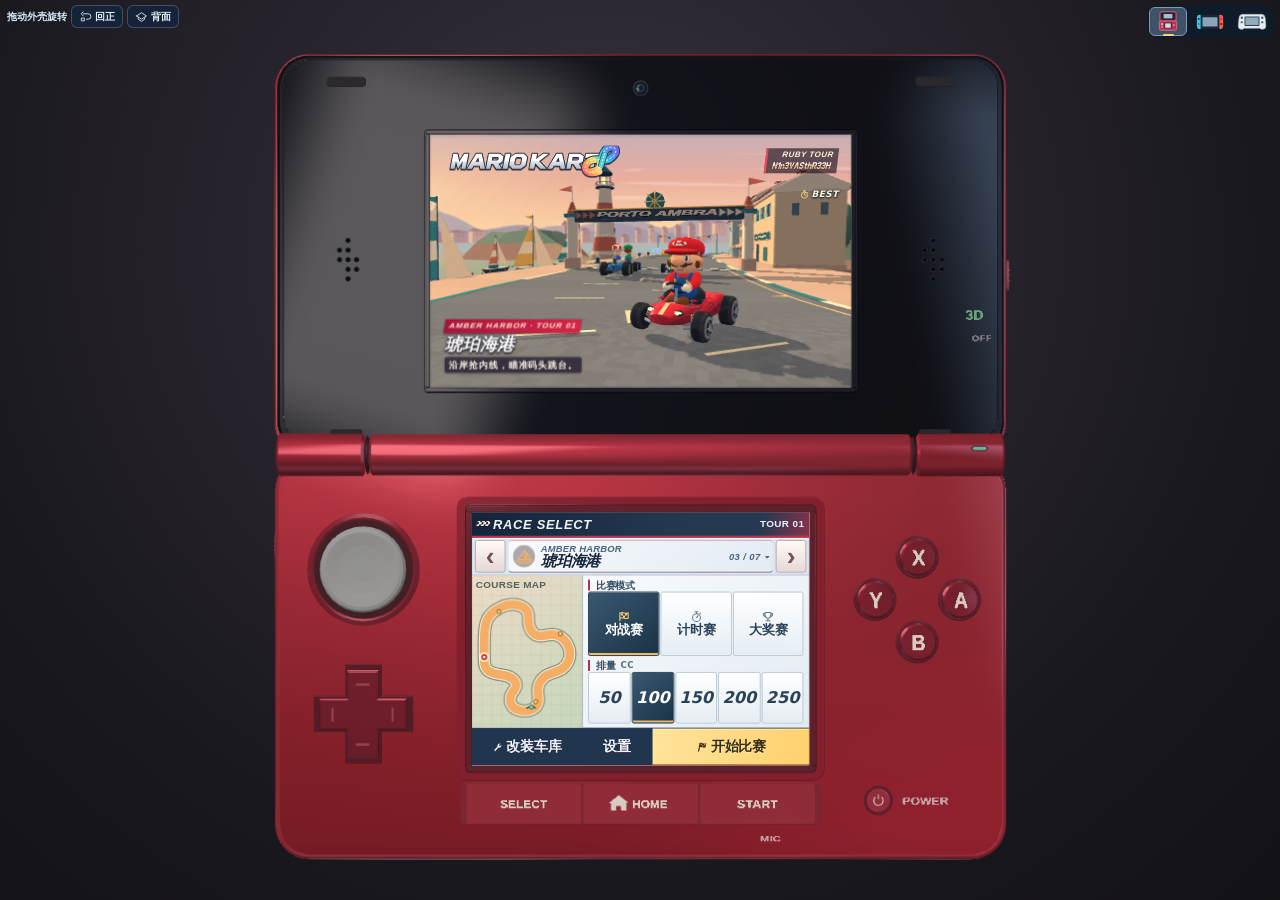
